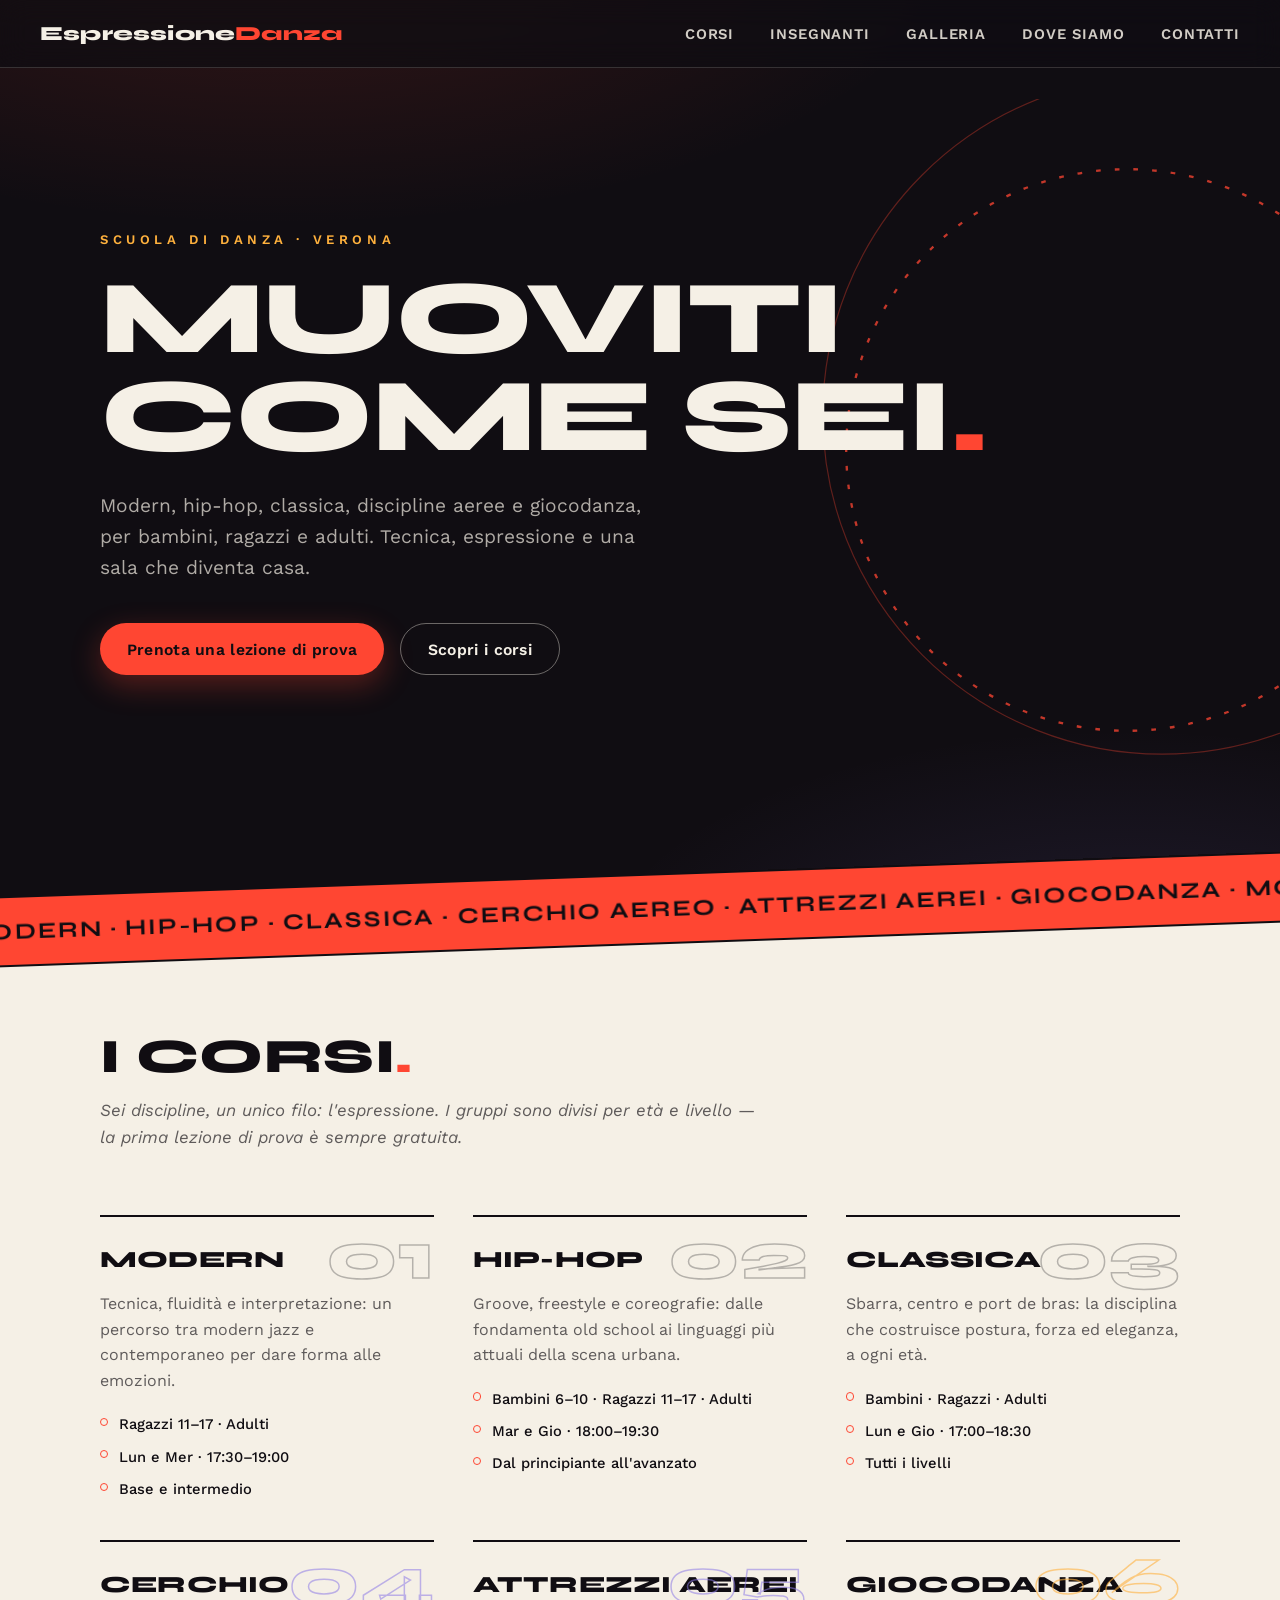
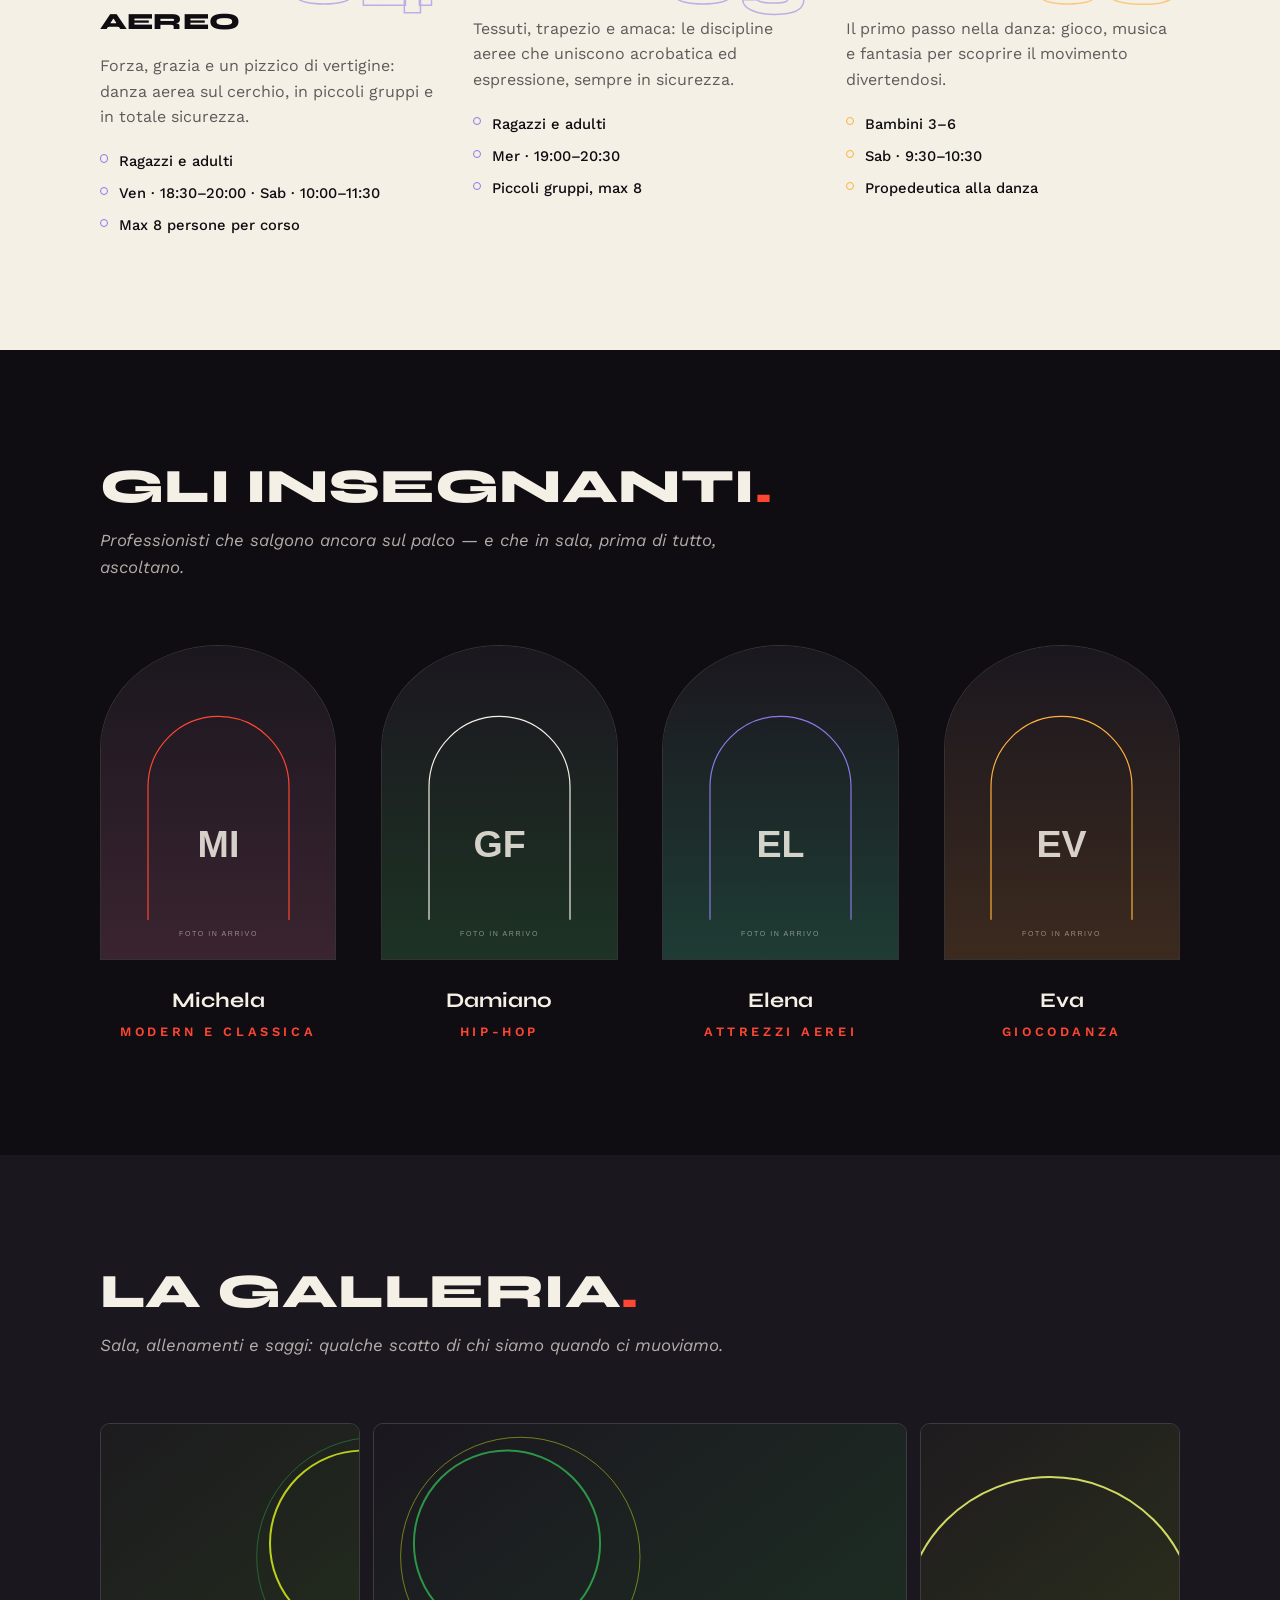
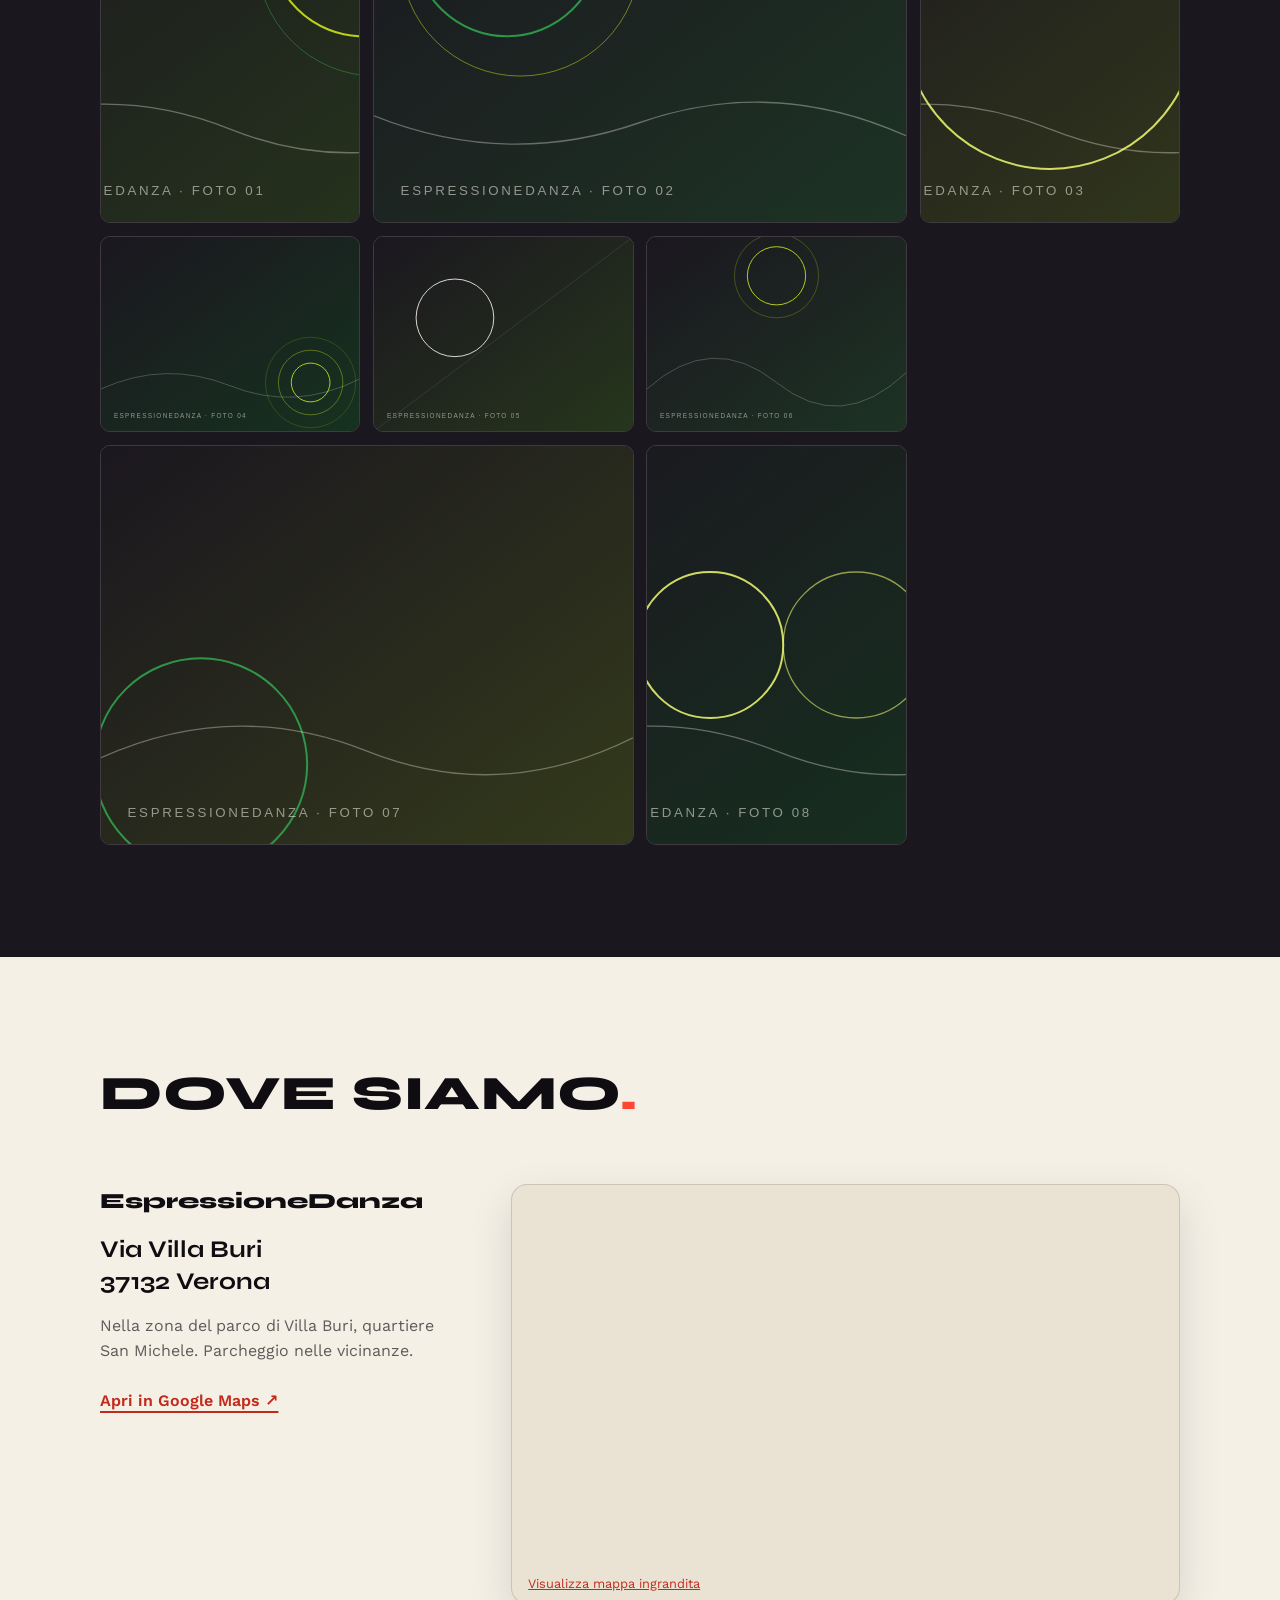
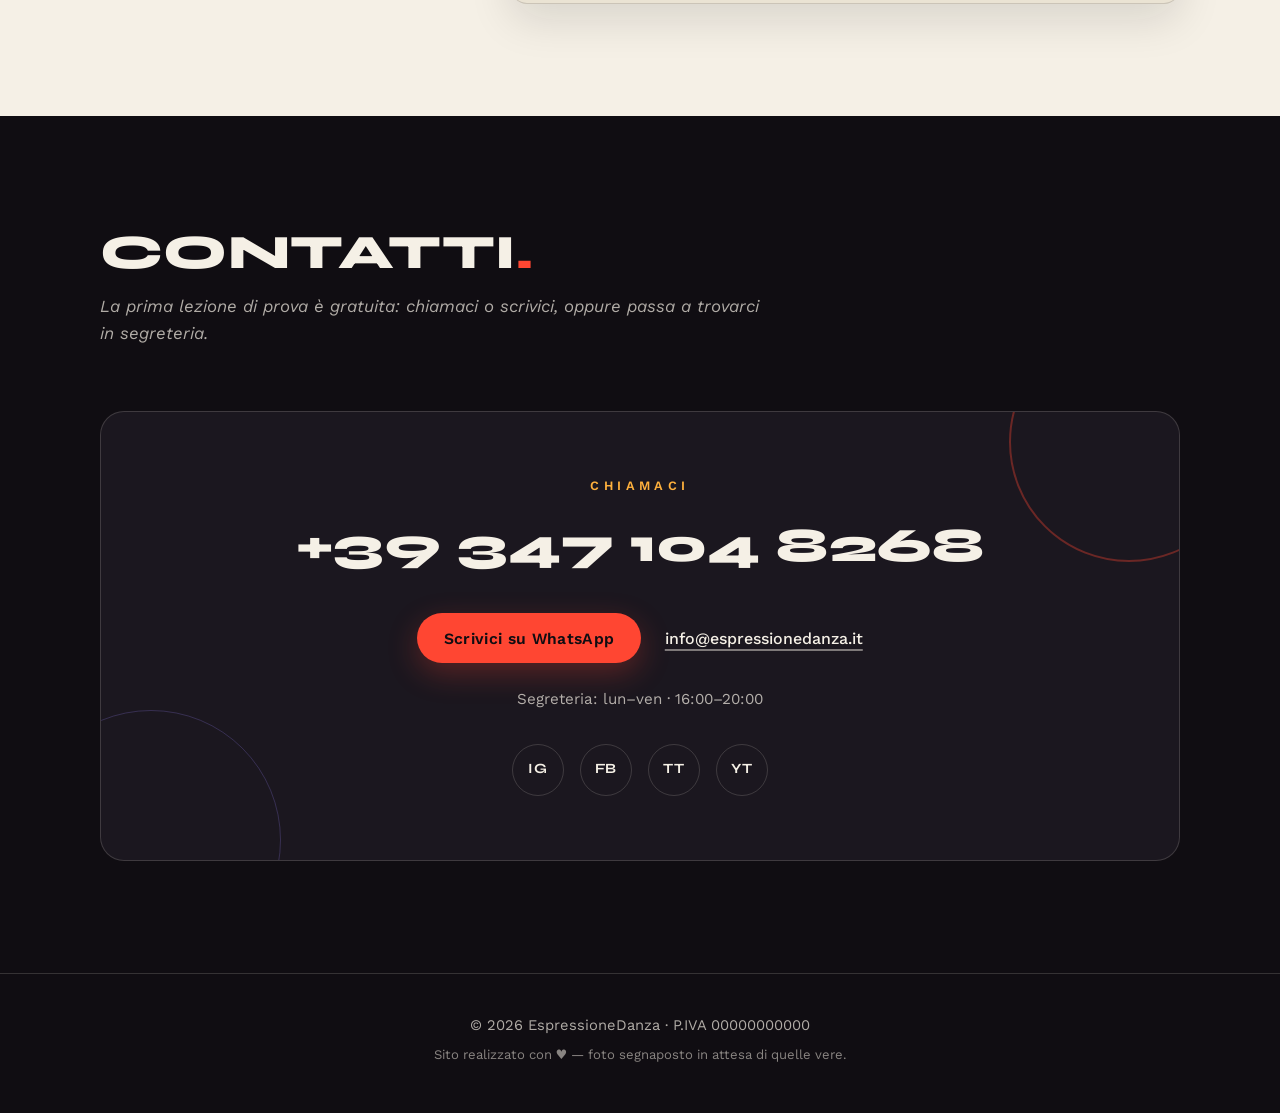
==== index.html @ 6e099929 "feat: real teachers, first names only (Michela, Damiano, Elena, Eva) Four cards, name + discipline, " ====
<!DOCTYPE html>
<html lang="it">
<head>
  <meta charset="utf-8">
  <meta name="viewport" content="width=device-width, initial-scale=1">
  <title>EspressioneDanza — Scuola di danza a Verona | Modern, Hip-Hop, Classica e Discipline Aeree</title>
  <meta name="description" content="Corsi di modern, hip-hop, danza classica, cerchio e attrezzi aerei e giocodanza per bambini, ragazzi e adulti a Verona. Prenota una lezione di prova gratuita.">
  <meta property="og:title" content="EspressioneDanza — Scuola di danza a Verona">
  <meta property="og:description" content="Modern, hip-hop, classica, discipline aeree e giocodanza per tutte le età. Prima lezione di prova gratuita.">
  <meta property="og:type" content="website">
  <link rel="icon" type="image/svg+xml" href="img/favicon.svg">
  <link rel="stylesheet" href="css/style.css">
</head>
<body>

  <a class="skip-link" href="#contenuto">Salta al contenuto</a>

  <header class="site-header">
    <a class="brand" href="#hero">Espressione<span>Danza</span></a>
    <button class="nav-toggle" type="button" aria-controls="nav-menu" aria-expanded="false">
      <span class="sr-only">Menu</span>
      <span class="nav-toggle-bar" aria-hidden="true"></span>
      <span class="nav-toggle-bar" aria-hidden="true"></span>
    </button>
    <nav id="nav-menu" class="nav-menu" aria-label="Principale">
      <ul>
        <li><a href="#corsi">Corsi</a></li>
        <li><a href="#insegnanti">Insegnanti</a></li>
        <li><a href="#galleria">Galleria</a></li>
        <li><a href="#dove-siamo">Dove siamo</a></li>
        <li><a href="#contatti">Contatti</a></li>
      </ul>
    </nav>
  </header>

  <main id="contenuto">

    <!-- ============ HERO ============ -->
    <section id="hero" class="hero">
      <svg class="hero-ring" viewBox="0 0 600 600" aria-hidden="true" focusable="false">
        <circle cx="300" cy="300" r="240" fill="none" stroke="currentColor" stroke-width="2"/>
        <circle cx="330" cy="270" r="290" fill="none" stroke="currentColor" stroke-width="1" opacity=".45"/>
      </svg>
      <div class="hero-inner">
        <p class="kicker">Scuola di danza · Verona</p>
        <h1>Muoviti come sei<span class="punto">.</span></h1>
        <p class="hero-lead">Modern, hip-hop, classica, discipline aeree e giocodanza, per bambini, ragazzi e adulti. Tecnica, espressione e una sala che diventa casa.</p>
        <div class="hero-cta">
          <a class="btn btn-primario" href="https://wa.me/393471048268">Prenota una lezione di prova</a>
          <a class="btn btn-secondario" href="#corsi">Scopri i corsi</a>
        </div>
      </div>
    </section>

    <div class="marquee" aria-hidden="true">
      <div class="marquee-inner">
        <span class="marquee-track">MODERN · HIP-HOP · CLASSICA · CERCHIO AEREO · ATTREZZI AEREI · GIOCODANZA · MODERN · HIP-HOP · CLASSICA · CERCHIO AEREO · ATTREZZI AEREI · GIOCODANZA · MODERN · HIP-HOP · CLASSICA · CERCHIO AEREO · ATTREZZI AEREI · GIOCODANZA&nbsp;·&nbsp;</span>
        <span class="marquee-track">MODERN · HIP-HOP · CLASSICA · CERCHIO AEREO · ATTREZZI AEREI · GIOCODANZA · MODERN · HIP-HOP · CLASSICA · CERCHIO AEREO · ATTREZZI AEREI · GIOCODANZA · MODERN · HIP-HOP · CLASSICA · CERCHIO AEREO · ATTREZZI AEREI · GIOCODANZA&nbsp;·&nbsp;</span>
      </div>
    </div>

    <!-- ============ CORSI ============ -->
    <section id="corsi" class="sezione sezione-chiara">
      <div class="contenitore">
        <h2>I corsi</h2>
        <p class="sezione-intro">Sei discipline, un unico filo: l'espressione. I gruppi sono divisi per età e livello — la prima lezione di prova è sempre gratuita.</p>
        <div class="corsi-griglia">
          <article class="card-corso">
            <span class="numero" aria-hidden="true">01</span>
            <h3>Modern</h3>
            <p>Tecnica, fluidità e interpretazione: un percorso tra modern jazz e contemporaneo per dare forma alle emozioni.</p>
            <ul class="corso-meta">
              <li>Ragazzi 11–17 · Adulti</li>
              <!-- SOSTITUISCI: orari reali del corso di modern -->
              <li>Lun e Mer · 17:30–19:00</li>
              <li>Base e intermedio</li>
            </ul>
          </article>
          <article class="card-corso">
            <span class="numero" aria-hidden="true">02</span>
            <h3>Hip-Hop</h3>
            <p>Groove, freestyle e coreografie: dalle fondamenta old school ai linguaggi più attuali della scena urbana.</p>
            <ul class="corso-meta">
              <li>Bambini 6–10 · Ragazzi 11–17 · Adulti</li>
              <!-- SOSTITUISCI: orari reali del corso di hip-hop -->
              <li>Mar e Gio · 18:00–19:30</li>
              <li>Dal principiante all'avanzato</li>
            </ul>
          </article>
          <article class="card-corso">
            <span class="numero" aria-hidden="true">03</span>
            <h3>Classica</h3>
            <p>Sbarra, centro e port de bras: la disciplina che costruisce postura, forza ed eleganza, a ogni età.</p>
            <ul class="corso-meta">
              <li>Bambini · Ragazzi · Adulti</li>
              <!-- SOSTITUISCI: orari reali del corso di classica -->
              <li>Lun e Gio · 17:00–18:30</li>
              <li>Tutti i livelli</li>
            </ul>
          </article>
          <article class="card-corso corso-aereo">
            <span class="numero" aria-hidden="true">04</span>
            <h3>Cerchio Aereo</h3>
            <p>Forza, grazia e un pizzico di vertigine: danza aerea sul cerchio, in piccoli gruppi e in totale sicurezza.</p>
            <ul class="corso-meta">
              <li>Ragazzi e adulti</li>
              <!-- SOSTITUISCI: orari reali del corso di cerchio aereo -->
              <li>Ven · 18:30–20:00 · Sab · 10:00–11:30</li>
              <li>Max 8 persone per corso</li>
            </ul>
          </article>
          <article class="card-corso corso-aereo">
            <span class="numero" aria-hidden="true">05</span>
            <h3>Attrezzi Aerei</h3>
            <p>Tessuti, trapezio e amaca: le discipline aeree che uniscono acrobatica ed espressione, sempre in sicurezza.</p>
            <ul class="corso-meta">
              <li>Ragazzi e adulti</li>
              <!-- SOSTITUISCI: orari reali del corso di attrezzi aerei -->
              <li>Mer · 19:00–20:30</li>
              <li>Piccoli gruppi, max 8</li>
            </ul>
          </article>
          <article class="card-corso corso-gioco">
            <span class="numero" aria-hidden="true">06</span>
            <h3>Giocodanza</h3>
            <p>Il primo passo nella danza: gioco, musica e fantasia per scoprire il movimento divertendosi.</p>
            <ul class="corso-meta">
              <li>Bambini 3–6</li>
              <!-- SOSTITUISCI: orari reali del corso di giocodanza -->
              <li>Sab · 9:30–10:30</li>
              <li>Propedeutica alla danza</li>
            </ul>
          </article>
        </div>
      </div>
    </section>

    <!-- ============ INSEGNANTI ============ -->
    <section id="insegnanti" class="sezione sezione-scura">
      <div class="contenitore">
        <h2>Gli insegnanti</h2>
        <p class="sezione-intro">Professionisti che salgono ancora sul palco — e che in sala, prima di tutto, ascoltano.</p>
        <div class="insegnanti-griglia">
          <!-- SOSTITUISCI: foto insegnanti (e bio, quando vorrai aggiungerle) -->
          <article class="card-insegnante">
            <img class="ritratto" src="img/placeholder-insegnante-01.svg" alt="Foto di Michela — segnaposto" width="600" height="800" loading="lazy">
            <h3>Michela</h3>
            <p class="ruolo">Modern e Classica</p>
          </article>
          <article class="card-insegnante">
            <img class="ritratto" src="img/placeholder-insegnante-02.svg" alt="Foto di Damiano — segnaposto" width="600" height="800" loading="lazy">
            <h3>Damiano</h3>
            <p class="ruolo">Hip-Hop</p>
          </article>
          <article class="card-insegnante">
            <img class="ritratto" src="img/placeholder-insegnante-03.svg" alt="Foto di Elena — segnaposto" width="600" height="800" loading="lazy">
            <h3>Elena</h3>
            <p class="ruolo">Attrezzi Aerei</p>
          </article>
          <article class="card-insegnante">
            <img class="ritratto" src="img/placeholder-insegnante-04.svg" alt="Foto di Eva — segnaposto" width="600" height="800" loading="lazy">
            <h3>Eva</h3>
            <p class="ruolo">Giocodanza</p>
          </article>
        </div>
      </div>
    </section>

    <!-- ============ GALLERIA ============ -->
    <section id="galleria" class="sezione sezione-scura sezione-galleria">
      <div class="contenitore">
        <h2>La galleria</h2>
        <p class="sezione-intro">Sala, allenamenti e saggi: qualche scatto di chi siamo quando ci muoviamo.</p>
        <!-- SOSTITUISCI: foto reali della scuola (vedi README) -->
        <div class="galleria-griglia">
          <a class="foto" href="img/placeholder-galleria-01.svg" data-caption="Segnaposto — sostituire con foto reale">
            <img src="img/placeholder-galleria-01.svg" alt="Segnaposto galleria 1" width="800" height="600" loading="lazy">
          </a>
          <a class="foto" href="img/placeholder-galleria-02.svg" data-caption="Segnaposto — sostituire con foto reale">
            <img src="img/placeholder-galleria-02.svg" alt="Segnaposto galleria 2" width="800" height="600" loading="lazy">
          </a>
          <a class="foto" href="img/placeholder-galleria-03.svg" data-caption="Segnaposto — sostituire con foto reale">
            <img src="img/placeholder-galleria-03.svg" alt="Segnaposto galleria 3" width="800" height="600" loading="lazy">
          </a>
          <a class="foto" href="img/placeholder-galleria-04.svg" data-caption="Segnaposto — sostituire con foto reale">
            <img src="img/placeholder-galleria-04.svg" alt="Segnaposto galleria 4" width="800" height="600" loading="lazy">
          </a>
          <a class="foto" href="img/placeholder-galleria-05.svg" data-caption="Segnaposto — sostituire con foto reale">
            <img src="img/placeholder-galleria-05.svg" alt="Segnaposto galleria 5" width="800" height="600" loading="lazy">
          </a>
          <a class="foto" href="img/placeholder-galleria-06.svg" data-caption="Segnaposto — sostituire con foto reale">
            <img src="img/placeholder-galleria-06.svg" alt="Segnaposto galleria 6" width="800" height="600" loading="lazy">
          </a>
          <a class="foto" href="img/placeholder-galleria-07.svg" data-caption="Segnaposto — sostituire con foto reale">
            <img src="img/placeholder-galleria-07.svg" alt="Segnaposto galleria 7" width="800" height="600" loading="lazy">
          </a>
          <a class="foto" href="img/placeholder-galleria-08.svg" data-caption="Segnaposto — sostituire con foto reale">
            <img src="img/placeholder-galleria-08.svg" alt="Segnaposto galleria 8" width="800" height="600" loading="lazy">
          </a>
        </div>
      </div>
    </section>

    <!-- ============ DOVE SIAMO ============ -->
    <section id="dove-siamo" class="sezione sezione-chiara">
      <div class="contenitore">
        <h2>Dove siamo</h2>
        <div class="dove-griglia">
          <div class="dove-info">
            <h3>EspressioneDanza</h3>
            <address>Via Villa Buri<br>37132 Verona</address>
            <!-- SOSTITUISCI: indicazioni reali (mezzi, parcheggio) -->
            <p>Nella zona del parco di Villa Buri, quartiere San Michele. Parcheggio nelle vicinanze.</p>
            <a class="mappa-link" href="https://www.google.com/maps/search/?api=1&amp;query=Via+Villa+Buri+Verona" target="_blank" rel="noopener">Apri in Google Maps ↗</a>
          </div>
          <div class="mappa-wrap">
            <iframe title="Mappa — dove trovarci" loading="lazy" src="https://www.openstreetmap.org/export/embed.html?bbox=11.008300781250002%2C45.402186464614836%2C11.074047088623049%2C45.437490100961284&amp;layer=mapnik&amp;marker=45.41984104203872%2C11.041173934936523"></iframe>
            <small><a href="https://www.openstreetmap.org/?mlat=45.41984&amp;mlon=11.04117#map=14/45.41984/11.04117">Visualizza mappa ingrandita</a></small>
          </div>
        </div>
      </div>
    </section>

    <!-- ============ CONTATTI ============ -->
    <section id="contatti" class="sezione sezione-scura sezione-contatti">
      <div class="contenitore">
        <h2>Contatti</h2>
        <p class="sezione-intro">La prima lezione di prova è gratuita: chiamaci o scrivici, oppure passa a trovarci in segreteria.</p>
        <div class="contatto-box">
          <p class="contatto-etichetta">Chiamaci</p>
          <a class="contatto-tel" href="tel:+393471048268">+39 347 104 8268</a>
          <div class="contatto-azioni">
            <a class="btn btn-whatsapp" href="https://wa.me/393471048268" target="_blank" rel="noopener">Scrivici su WhatsApp</a>
            <a class="contatto-mail" href="mailto:info@espressionedanza.it">info@espressionedanza.it</a>
          </div>
          <!-- SOSTITUISCI: orari segreteria reali -->
          <p class="contatto-orari">Segreteria: lun–ven · 16:00–20:00</p>
          <!-- SOSTITUISCI: link ai profili social reali -->
          <ul class="social-list" aria-label="I nostri social">
            <li><a class="social-badge" href="https://instagram.com/espressionedanza" target="_blank" rel="noopener"><span aria-hidden="true">IG</span><span class="sr-only">Instagram</span></a></li>
            <li><a class="social-badge" href="https://facebook.com/espressionedanza" target="_blank" rel="noopener"><span aria-hidden="true">FB</span><span class="sr-only">Facebook</span></a></li>
            <li><a class="social-badge" href="https://tiktok.com/@espressionedanza" target="_blank" rel="noopener"><span aria-hidden="true">TT</span><span class="sr-only">TikTok</span></a></li>
            <li><a class="social-badge" href="https://youtube.com/@espressionedanza" target="_blank" rel="noopener"><span aria-hidden="true">YT</span><span class="sr-only">YouTube</span></a></li>
          </ul>
        </div>
      </div>
    </section>

  </main>

  <footer class="site-footer">
    <!-- SOSTITUISCI: P.IVA reale -->
    <p>© 2026 EspressioneDanza · P.IVA 00000000000</p>
    <p class="footer-nota">Sito realizzato con ♥ — foto segnaposto in attesa di quelle vere.</p>
  </footer>

  <div class="lightbox" hidden role="dialog" aria-modal="true" aria-label="Foto a schermo intero">
    <button class="lightbox-close" type="button" aria-label="Chiudi">×</button>
    <button class="lightbox-prev" type="button" aria-label="Foto precedente">‹</button>
    <figure><img src="" alt=""><figcaption class="lightbox-caption"></figcaption></figure>
    <button class="lightbox-next" type="button" aria-label="Foto successiva">›</button>
  </div>
  <script src="js/main.js"></script>

</body>
</html>
---- css/style.css ----
/* ==========================================================================
   EspressioneDanza — foglio di stile
   Palco teatrale: inchiostro e carta, spotlight corallo, motivi ad anello
   (eco del cerchio aereo). Syne per la voce, Work Sans per il corpo.
   ========================================================================== */

/* ---------- Font auto-ospitati (GDPR-friendly) ---------- */
@font-face {
  font-family: "Syne";
  src: url("../fonts/syne-700.woff2") format("woff2");
  font-weight: 700; font-style: normal; font-display: swap;
}
@font-face {
  font-family: "Syne";
  src: url("../fonts/syne-800.woff2") format("woff2");
  font-weight: 800; font-style: normal; font-display: swap;
}
@font-face {
  font-family: "Work Sans";
  src: url("../fonts/worksans-400.woff2") format("woff2");
  font-weight: 400; font-style: normal; font-display: swap;
}
@font-face {
  font-family: "Work Sans";
  src: url("../fonts/worksans-500.woff2") format("woff2");
  font-weight: 500; font-style: normal; font-display: swap;
}
@font-face {
  font-family: "Work Sans";
  src: url("../fonts/worksans-600.woff2") format("woff2");
  font-weight: 600; font-style: normal; font-display: swap;
}
@font-face {
  font-family: "Work Sans";
  src: url("../fonts/worksans-italic-400.woff2") format("woff2");
  font-weight: 400; font-style: italic; font-display: swap;
}

/* ---------- Design token ---------- */
:root {
  --ink: #100D12; --ink-soft: #1B171F;
  --paper: #F5F0E6; --paper-dim: #EAE3D3;
  --accent: #FF4632; --accent-deep: #C22A1C;
  --violet: #8C7AE6; --amber: #FFB13D;
  --line: rgba(16,13,18,.14); --line-inv: rgba(245,240,230,.16);
  --muted: rgba(16,13,18,.66); --muted-inv: rgba(245,240,230,.7);
  --font-display: "Syne", "Segoe UI", system-ui, sans-serif;
  --font-body: "Work Sans", "Segoe UI", system-ui, sans-serif;
  --header-h: 4.25rem;
}

/* ---------- Base ---------- */
*, *::before, *::after { box-sizing: border-box; }

html { scroll-behavior: auto; overflow-x: clip; }
@media (prefers-reduced-motion: no-preference) {
  html { scroll-behavior: smooth; }
}

body {
  margin: 0;
  font-family: var(--font-body);
  font-size: 1rem;
  line-height: 1.6;
  color: var(--ink);
  background: var(--ink); /* dietro le quinte: mai lampi bianchi */
  overflow-x: hidden; /* la striscia ruotata sborda di proposito */
  overflow-x: clip;
}

img { display: block; max-width: 100%; height: auto; }
a { color: inherit; }
ul { margin: 0; padding: 0; list-style: none; }
h1, h2, h3, p, figure { margin: 0; }
address { font-style: normal; }

::selection { background: var(--accent); color: var(--ink); }

:focus-visible { outline: 3px solid var(--accent-deep); outline-offset: 3px; }
.hero :focus-visible,
.site-header :focus-visible,
.sezione-scura :focus-visible,
.lightbox :focus-visible,
.site-footer :focus-visible { outline-color: var(--amber); }

.sr-only {
  position: absolute; width: 1px; height: 1px;
  padding: 0; margin: -1px; overflow: hidden;
  clip: rect(0 0 0 0); white-space: nowrap; border: 0;
}

.skip-link {
  position: fixed; top: .75rem; left: .75rem; z-index: 200;
  transform: translateY(-400%);
  background: var(--accent); color: var(--ink);
  font-weight: 600; text-decoration: none;
  padding: .7em 1.2em; border-radius: 999px;
  transition: transform .2s ease;
}
.skip-link:focus { transform: translateY(0); }

.contenitore {
  max-width: 1160px;
  margin-inline: auto;
  padding-inline: clamp(1.25rem, 5vw, 2.5rem);
}

/* Contiene lo sbordo voluto della striscia obliqua senza creare scroll */
main { overflow-x: clip; }

/* ---------- Sezioni: palco chiaro / palco scuro ---------- */
.sezione { padding-block: clamp(4rem, 9vw, 7rem); }
main section[id] { scroll-margin-top: calc(var(--header-h) + .75rem); }

.sezione-chiara { background: var(--paper); color: var(--ink); }
.sezione-scura  { background: var(--ink);  color: var(--paper); }
.sezione-galleria { background: var(--ink-soft); }

.sezione h2 {
  font-family: var(--font-display);
  font-weight: 800;
  font-size: clamp(1.9rem, 4.5vw, 3rem);
  line-height: 1.05;
  text-transform: uppercase;
  letter-spacing: .01em;
}
.sezione h2::after { content: "."; color: var(--accent); }

.sezione-intro {
  font-style: italic;
  font-size: 1.06rem;
  max-width: 60ch;
  margin-top: .9rem;
  color: var(--muted);
}
.sezione-scura .sezione-intro { color: var(--muted-inv); }

/* ---------- Header ---------- */
.site-header {
  position: sticky; top: 0; z-index: 100;
  display: flex; align-items: center; justify-content: space-between;
  gap: 1rem;
  height: var(--header-h);
  padding-inline: clamp(1.25rem, 5vw, 2.5rem);
  background: rgba(16, 13, 18, .78);
  border-bottom: 1px solid var(--line-inv);
  color: var(--paper);
}
/* Vetro smerigliato su un layer separato: un backdrop-filter direttamente
   sull'header lo renderebbe containing block del menu overlay (position:fixed) */
.site-header::before {
  content: "";
  position: absolute; inset: 0;
  z-index: -1;
  -webkit-backdrop-filter: blur(14px);
  backdrop-filter: blur(14px);
}

.brand {
  font-family: var(--font-display);
  font-weight: 800;
  font-size: 1.25rem;
  letter-spacing: .01em;
  text-decoration: none;
  z-index: 120;
}
.brand span { color: var(--accent); }

/* Hamburger — solo mobile */
.nav-toggle {
  display: none;
  z-index: 120;
  flex: 0 0 auto;
  width: 48px; min-width: 48px; height: 48px;
  padding: 12px;
  flex-direction: column; justify-content: center; gap: 7px;
  background: none; border: 0; cursor: pointer;
}
.nav-toggle-bar {
  display: block; height: 2px; width: 100%;
  background: var(--paper);
  transition: transform .3s ease, opacity .3s ease;
}
body.nav-open .nav-toggle-bar:nth-child(2) { transform: translateY(4.5px) rotate(45deg); }
body.nav-open .nav-toggle-bar:nth-child(3) { transform: translateY(-4.5px) rotate(-45deg); }

.nav-menu ul { display: flex; gap: clamp(1.25rem, 3vw, 2.25rem); }
.nav-menu a {
  font-weight: 600;
  font-size: .92rem;
  letter-spacing: .06em;
  text-transform: uppercase;
  text-decoration: none;
  color: var(--paper);
  opacity: .85;
  transition: opacity .2s ease, color .2s ease;
}
.nav-menu a:hover { opacity: 1; color: var(--amber); }
.nav-menu a.is-active {
  opacity: 1; color: var(--amber);
  text-decoration: underline;
  text-decoration-thickness: 2px;
  text-underline-offset: 8px;
  text-decoration-color: var(--accent);
}

@media (max-width: 759px) {
  .nav-toggle { display: flex; }

  /* Con JS attivo: overlay a tutto schermo pilotato da body.nav-open */
  html.js .nav-menu {
    position: fixed; inset: 0; z-index: 110;
    display: grid; place-items: center;
    /* fondo quasi opaco: niente backdrop-filter, evita glitch di resa */
    background: rgba(16, 13, 18, .97);
    visibility: hidden; opacity: 0;
    transition: opacity .3s ease, visibility .3s ease;
  }
  html.js body.nav-open .nav-menu { visibility: visible; opacity: 1; }
  html.js .nav-menu ul { flex-direction: column; align-items: center; gap: 2.25rem; }
  html.js .nav-menu a {
    font-family: var(--font-display);
    font-weight: 800;
    font-size: clamp(1.9rem, 8vw, 2.8rem);
    text-transform: uppercase;
    opacity: 1;
  }
  body.nav-open { overflow: hidden; }

  /* Senza JS: niente hamburger, link sempre visibili sotto il brand */
  html:not(.js) .site-header { flex-wrap: wrap; height: auto; padding-block: .75rem; }
  html:not(.js) .nav-toggle { display: none; }
  html:not(.js) .nav-menu { width: 100%; }
  html:not(.js) .nav-menu ul { flex-wrap: wrap; gap: 1rem .5rem; }
  html:not(.js) .nav-menu a { font-size: .8rem; }
}

/* ---------- Hero ---------- */
.hero {
  position: relative;
  overflow: hidden;
  min-height: 100vh;
  min-height: 100svh;
  display: grid;
  align-items: center;
  padding-block: calc(var(--header-h) + 2rem) 6rem;
  margin-top: calc(-1 * var(--header-h)); /* il palco parte da bordo schermo */
  background:
    radial-gradient(ellipse 90% 55% at 22% -8%, rgba(255, 70, 50, .16), transparent 60%),
    radial-gradient(ellipse 70% 45% at 88% 108%, rgba(140, 122, 230, .13), transparent 60%),
    var(--ink);
  color: var(--paper);
}

.hero-ring {
  position: absolute;
  top: 50%; right: -22vmin;
  width: 78vmin; height: 78vmin;
  transform: translateY(-50%);
  color: var(--accent);
  opacity: .75;
  pointer-events: none;
}
.hero-ring circle:first-child { stroke-dasharray: 4 12; }
@media (prefers-reduced-motion: no-preference) {
  .hero-ring { animation: ruota 150s linear infinite; }
  @keyframes ruota {
    from { transform: translateY(-50%) rotate(0deg); }
    to   { transform: translateY(-50%) rotate(360deg); }
  }
}

.hero-inner {
  position: relative; z-index: 1;
  width: 100%;
  max-width: 1160px;
  margin-inline: auto;
  padding-inline: clamp(1.25rem, 5vw, 2.5rem);
}

.kicker {
  font-weight: 600;
  font-size: .82rem;
  letter-spacing: .35em;
  text-transform: uppercase;
  color: var(--amber);
  margin-bottom: 1.25rem;
}

.hero h1 {
  font-family: var(--font-display);
  font-weight: 800;
  font-size: clamp(2.5rem, 9vw, 6.5rem);
  line-height: .95;
  text-transform: uppercase;
  letter-spacing: -.015em;
  max-width: 11ch;
}
.hero h1 .punto { color: var(--accent); }

.hero-lead {
  margin-top: 1.5rem;
  font-size: clamp(1.05rem, 2vw, 1.2rem);
  max-width: 46ch;
  color: var(--muted-inv);
}

.hero-cta {
  margin-top: 2.5rem;
  display: flex; flex-wrap: wrap; gap: 1rem;
}

/* Ingresso in scena: riveli scaglionati */
@media (prefers-reduced-motion: no-preference) {
  .kicker, .hero h1, .hero-lead, .hero-cta {
    animation: entra .7s cubic-bezier(.2, .7, .3, 1) both;
  }
  .hero h1    { animation-delay: .1s; }
  .hero-lead  { animation-delay: .22s; }
  .hero-cta   { animation-delay: .34s; }
  @keyframes entra {
    from { opacity: 0; transform: translateY(18px); }
    to   { opacity: 1; transform: none; }
  }
}

/* ---------- Bottoni ---------- */
.btn {
  display: inline-flex; align-items: center; justify-content: center;
  min-height: 48px;
  padding: .8em 1.7em;
  border-radius: 999px;
  font-weight: 600;
  font-size: .98rem;
  letter-spacing: .02em;
  text-decoration: none;
  transition: transform .2s ease, box-shadow .2s ease, background .2s ease,
              color .2s ease, border-color .2s ease;
}
.btn:hover { transform: translateY(-2px); }
.btn:active { transform: translateY(0); }

.btn-primario {
  background: var(--accent);
  color: var(--ink);
  font-weight: 700;
  box-shadow: 0 10px 30px rgba(255, 70, 50, .3);
}
.btn-primario:hover { box-shadow: 0 14px 36px rgba(255, 70, 50, .42); }

.btn-secondario {
  border: 1.5px solid rgba(245, 240, 230, .4);
  color: var(--paper);
}
.btn-secondario:hover { border-color: var(--accent); color: var(--amber); }

/* ---------- Marquee ---------- */
.marquee {
  position: relative; z-index: 2;
  /* scaleX copre gli angoli scoperti dalla rotazione senza allargare il layout */
  transform: rotate(-2deg) scaleX(1.06);
  margin-block: -1.6rem;
  background: var(--accent);
  color: var(--ink);
  overflow: hidden;
  border-block: 2px solid var(--ink);
}
.marquee-inner { display: flex; width: max-content; }
.marquee-track {
  font-family: var(--font-display);
  font-weight: 700;
  font-size: clamp(1rem, 2.6vw, 1.4rem);
  letter-spacing: .08em;
  white-space: nowrap;
  padding-block: .7em;
}
@media (prefers-reduced-motion: no-preference) {
  .marquee-inner { animation: scorri 32s linear infinite; }
  @keyframes scorri {
    from { transform: translateX(0); }
    to   { transform: translateX(-50%); }
  }
}

/* ---------- Corsi ---------- */
.corsi-griglia {
  margin-top: clamp(2.5rem, 6vw, 4rem);
  display: grid;
  gap: 2.25rem;
}
@media (min-width: 820px) {
  .corsi-griglia { grid-template-columns: repeat(3, 1fr); gap: clamp(1.5rem, 3vw, 2.5rem); }
}

.card-corso {
  position: relative;
  border-top: 2px solid var(--ink);
  padding-top: 1.5rem;
  transition: transform .25s ease, border-color .25s ease;
}
.card-corso:hover { transform: translateY(-5px); border-top-color: var(--accent); }
.card-corso.corso-aereo:hover { border-top-color: var(--violet); }
.card-corso.corso-gioco:hover { border-top-color: var(--amber); }

.card-corso .numero {
  position: absolute;
  top: .35rem; right: 0;
  font-family: var(--font-display);
  font-weight: 800;
  font-size: clamp(3.2rem, 6vw, 4.2rem);
  line-height: 1;
  color: rgba(16, 13, 18, .1);
  pointer-events: none;
}
@supports (-webkit-text-stroke: 1px black) {
  .card-corso .numero {
    color: transparent;
    -webkit-text-stroke: 1.5px rgba(16, 13, 18, .28);
  }
  .card-corso.corso-aereo .numero { -webkit-text-stroke-color: rgba(140, 122, 230, .55); }
  .card-corso.corso-gioco .numero { -webkit-text-stroke-color: rgba(255, 177, 61, .6); }
}

.card-corso h3 {
  font-family: var(--font-display);
  font-weight: 800;
  font-size: 1.45rem;
  text-transform: uppercase;
  letter-spacing: .01em;
}
.card-corso > p { margin-top: .8rem; color: var(--muted); }

.corso-meta {
  margin-top: 1.25rem;
  display: grid; gap: .55rem;
  font-size: .92rem;
  font-weight: 500;
}
.corso-meta li { position: relative; padding-left: 1.3em; }
.corso-meta li::before {
  content: "";
  position: absolute; left: 0; top: .32em;
  width: .55em; height: .55em;
  border: 1.5px solid var(--accent);
  border-radius: 50%;
}
.card-corso.corso-aereo .corso-meta li::before { border-color: var(--violet); }
.card-corso.corso-gioco .corso-meta li::before { border-color: var(--amber); }

/* ---------- Insegnanti ---------- */
.insegnanti-griglia {
  margin-top: clamp(2.5rem, 6vw, 4rem);
  display: grid;
  gap: 3rem;
}
@media (min-width: 600px) {
  .insegnanti-griglia { grid-template-columns: repeat(2, 1fr); gap: clamp(1.5rem, 3.5vw, 3rem); }
}
@media (min-width: 1080px) {
  .insegnanti-griglia { grid-template-columns: repeat(4, 1fr); }
}

.card-insegnante { text-align: center; }

.card-insegnante .ritratto {
  width: min(100%, 320px);
  margin-inline: auto;
  aspect-ratio: 3 / 4;
  object-fit: cover;
  border-radius: 50% 50% 0 0 / 33% 33% 0 0; /* arco: eco del cerchio aereo */
  border: 1px solid var(--line-inv);
  transition: transform .3s ease, box-shadow .3s ease;
}
.card-insegnante:hover .ritratto {
  transform: translateY(-6px);
  box-shadow: 0 18px 40px rgba(0, 0, 0, .45);
}

.card-insegnante h3 {
  margin-top: 1.5rem;
  font-family: var(--font-display);
  font-weight: 700;
  font-size: 1.3rem;
}
.card-insegnante .ruolo {
  margin-top: .3rem;
  font-size: .8rem;
  font-weight: 600;
  letter-spacing: .28em;
  text-transform: uppercase;
  color: var(--accent);
}
.card-insegnante .bio {
  margin-top: .9rem;
  font-size: .95rem;
  max-width: 34ch;
  margin-inline: auto;
  color: var(--muted-inv);
}

/* ---------- Galleria ---------- */
.galleria-griglia {
  margin-top: clamp(2.5rem, 6vw, 4rem);
  display: grid;
  grid-template-columns: repeat(auto-fill, minmax(220px, 1fr));
  gap: .8rem;
}
.galleria-griglia .foto {
  display: block;
  overflow: hidden;
  border-radius: 10px;
  border: 1px solid var(--line-inv);
}
.galleria-griglia .foto img {
  width: 100%; height: 100%;
  object-fit: cover;
  transition: transform .5s ease;
}
.galleria-griglia .foto:hover img,
.galleria-griglia .foto:focus-visible img { transform: scale(1.045); }

@media (min-width: 760px) {
  .galleria-griglia .foto:nth-child(2),
  .galleria-griglia .foto:nth-child(7) { grid-column: span 2; }
}

/* ---------- Dove siamo ---------- */
.dove-griglia {
  margin-top: clamp(2.5rem, 6vw, 4rem);
  display: grid;
  gap: 2.5rem;
}
@media (min-width: 900px) {
  .dove-griglia { grid-template-columns: 360px 1fr; gap: clamp(2rem, 4vw, 4rem); align-items: start; }
}

.dove-info h3 {
  font-family: var(--font-display);
  font-weight: 800;
  font-size: 1.35rem;
}
.dove-info address {
  margin-top: 1rem;
  font-family: var(--font-display);
  font-weight: 700;
  font-size: 1.5rem;
  line-height: 1.3;
}
.dove-info p { margin-top: 1rem; color: var(--muted); }

.mappa-link {
  display: inline-block;
  margin-top: 1.5rem;
  font-weight: 600;
  color: var(--accent-deep);
  text-decoration: underline;
  text-decoration-thickness: 2px;
  text-underline-offset: 5px;
}
.mappa-link:hover { color: var(--ink); }

.mappa-wrap {
  border-radius: 16px;
  overflow: hidden;
  border: 1px solid var(--line);
  box-shadow: 0 16px 44px rgba(16, 13, 18, .12);
  background: var(--paper-dim);
}
.mappa-wrap iframe {
  display: block;
  width: 100%;
  min-height: 380px;
  border: 0;
}
.mappa-wrap small {
  display: block;
  padding: .55rem 1rem;
  font-size: .8rem;
}
.mappa-wrap small a { color: var(--accent-deep); }

/* ---------- Contatti ---------- */
.contatto-box {
  position: relative;
  overflow: hidden;
  margin-top: clamp(2.5rem, 6vw, 4rem);
  background: var(--ink-soft);
  border: 1px solid var(--line-inv);
  border-radius: 24px;
  padding: clamp(2rem, 6vw, 4rem);
  text-align: center;
}
.contatto-box::before,
.contatto-box::after {
  content: "";
  position: absolute;
  border-radius: 50%;
  pointer-events: none;
}
.contatto-box::before {
  top: -90px; right: -70px;
  width: 240px; height: 240px;
  border: 2px solid var(--accent);
  opacity: .35;
}
.contatto-box::after {
  bottom: -110px; left: -80px;
  width: 260px; height: 260px;
  border: 1.5px solid var(--violet);
  opacity: .25;
}

.contatto-etichetta {
  font-weight: 600;
  font-size: .8rem;
  letter-spacing: .35em;
  text-transform: uppercase;
  color: var(--amber);
}

.contatto-tel {
  display: inline-block;
  margin-top: .75rem;
  font-family: var(--font-display);
  font-weight: 800;
  font-size: clamp(1.8rem, 5vw, 3rem);
  letter-spacing: .01em;
  text-decoration: none;
  color: var(--paper);
  transition: color .2s ease;
}
.contatto-tel:hover { color: var(--accent); }

.contatto-azioni {
  margin-top: 1.75rem;
  display: flex; flex-wrap: wrap; gap: 1rem 1.5rem;
  align-items: center; justify-content: center;
}
.btn-whatsapp {
  background: var(--accent);
  color: var(--ink);
  font-weight: 700;
  box-shadow: 0 10px 30px rgba(255, 70, 50, .28);
}
.contatto-mail {
  font-weight: 500;
  color: var(--paper);
  text-decoration: underline;
  text-decoration-thickness: 1.5px;
  text-underline-offset: 5px;
  text-decoration-color: rgba(245, 240, 230, .45);
}
.contatto-mail:hover { text-decoration-color: var(--accent); }

.contatto-orari { margin-top: 1.5rem; font-size: .95rem; color: var(--muted-inv); }

.social-list {
  margin-top: 2rem;
  display: flex; flex-wrap: wrap; gap: 1rem;
  justify-content: center;
}
.social-badge {
  display: inline-flex; align-items: center; justify-content: center;
  width: 52px; height: 52px;
  border: 1.5px solid var(--line-inv);
  border-radius: 50%;
  font-family: var(--font-display);
  font-weight: 700;
  font-size: .88rem;
  letter-spacing: .04em;
  text-decoration: none;
  color: var(--paper);
  transition: transform .2s ease, border-color .2s ease, color .2s ease;
}
.social-badge:hover {
  transform: translateY(-4px);
  border-color: var(--accent);
  color: var(--amber);
}

/* ---------- Footer ---------- */
.site-footer {
  background: var(--ink);
  color: var(--muted-inv);
  text-align: center;
  padding: 2.5rem 1.25rem 3rem;
  border-top: 1px solid var(--line-inv);
  font-size: .92rem;
}
.footer-nota { margin-top: .4rem; font-size: .82rem; opacity: .75; }

/* ---------- Lightbox ---------- */
.lightbox {
  position: fixed; inset: 0; z-index: 300;
  display: flex; align-items: center; justify-content: center;
  background: rgba(16, 13, 18, .94);
  -webkit-backdrop-filter: blur(8px);
  backdrop-filter: blur(8px);
  padding: 1rem;
}
.lightbox[hidden] { display: none; }
body.lightbox-open { overflow: hidden; }

.lightbox figure {
  max-width: min(92vw, 1100px);
  text-align: center;
}
.lightbox img {
  max-width: 100%;
  max-height: 78vh;
  margin-inline: auto;
  border-radius: 8px;
  border: 1px solid var(--line-inv);
}
.lightbox-caption {
  margin-top: .9rem;
  color: var(--muted-inv);
  font-size: .92rem;
  font-style: italic;
}

.lightbox button {
  position: absolute;
  display: flex; align-items: center; justify-content: center;
  width: 48px; height: 48px;
  border-radius: 50%;
  border: 1.5px solid var(--line-inv);
  background: rgba(27, 23, 31, .7);
  color: var(--paper);
  font-size: 1.5rem;
  line-height: 1;
  cursor: pointer;
  transition: border-color .2s ease, color .2s ease, transform .2s ease;
}
.lightbox button:hover { border-color: var(--accent); color: var(--amber); transform: scale(1.06); }
.lightbox-close { top: 1rem; right: 1rem; }
.lightbox-prev { left: 1rem; top: 50%; transform: translateY(-50%); }
.lightbox-next { right: 1rem; top: 50%; transform: translateY(-50%); }
.lightbox-prev:hover { transform: translateY(-50%) scale(1.06); }
.lightbox-next:hover { transform: translateY(-50%) scale(1.06); }

/* ---------- Movimento ridotto: sipario sulle animazioni ---------- */
@media (prefers-reduced-motion: reduce) {
  *, *::before, *::after {
    animation: none !important;
    transition: none !important;
  }
}
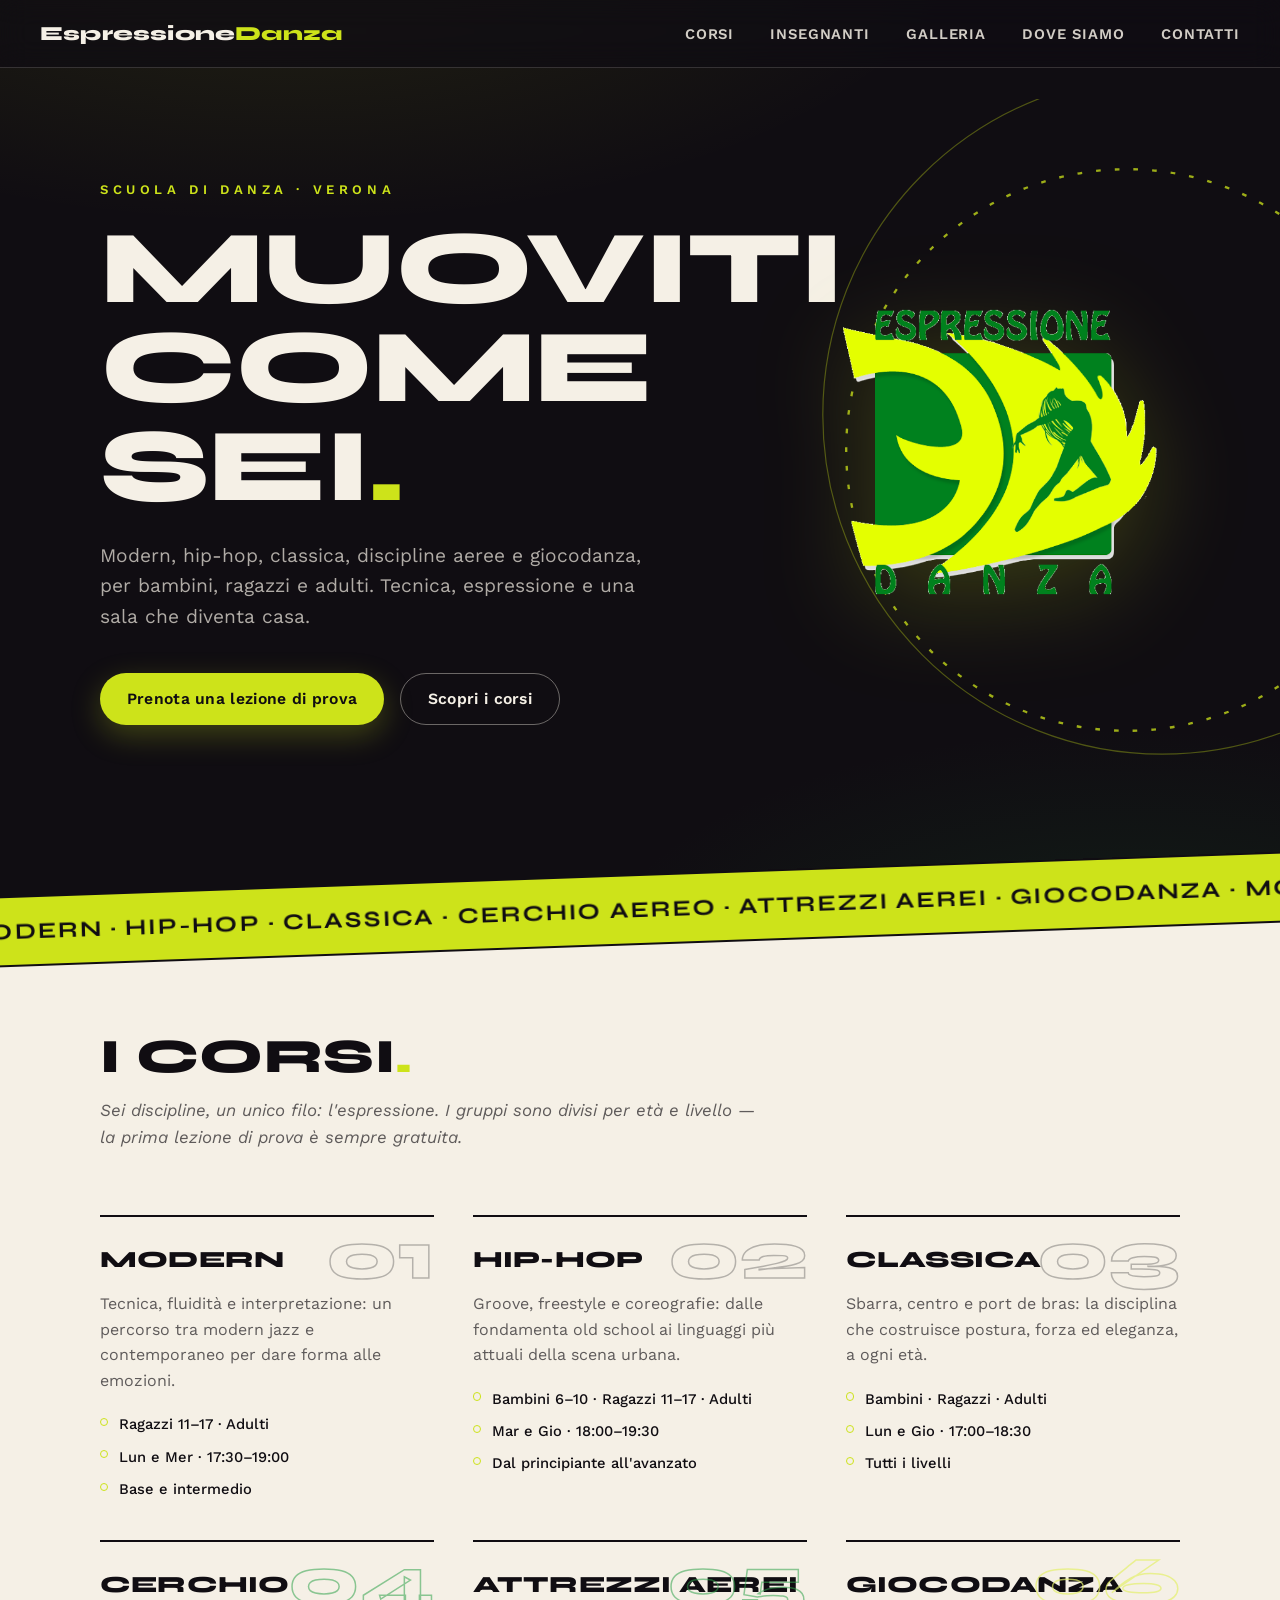
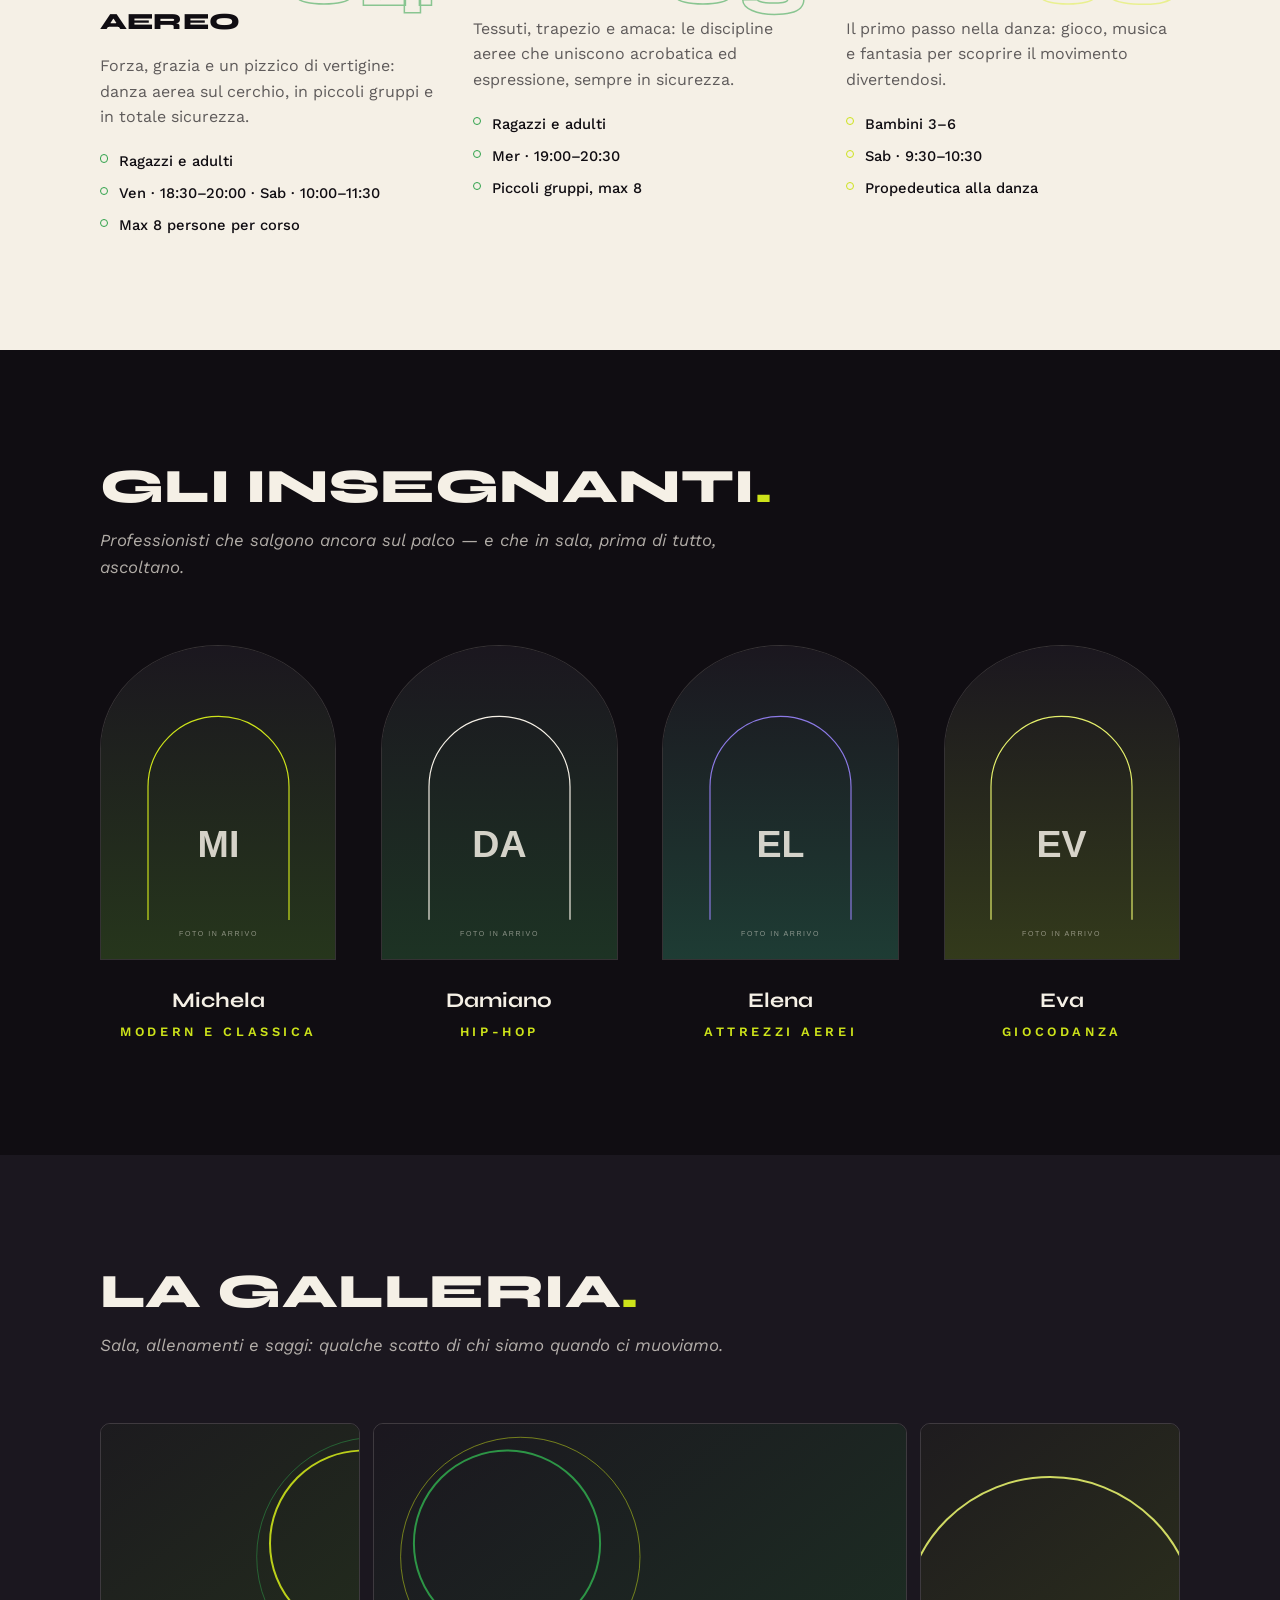
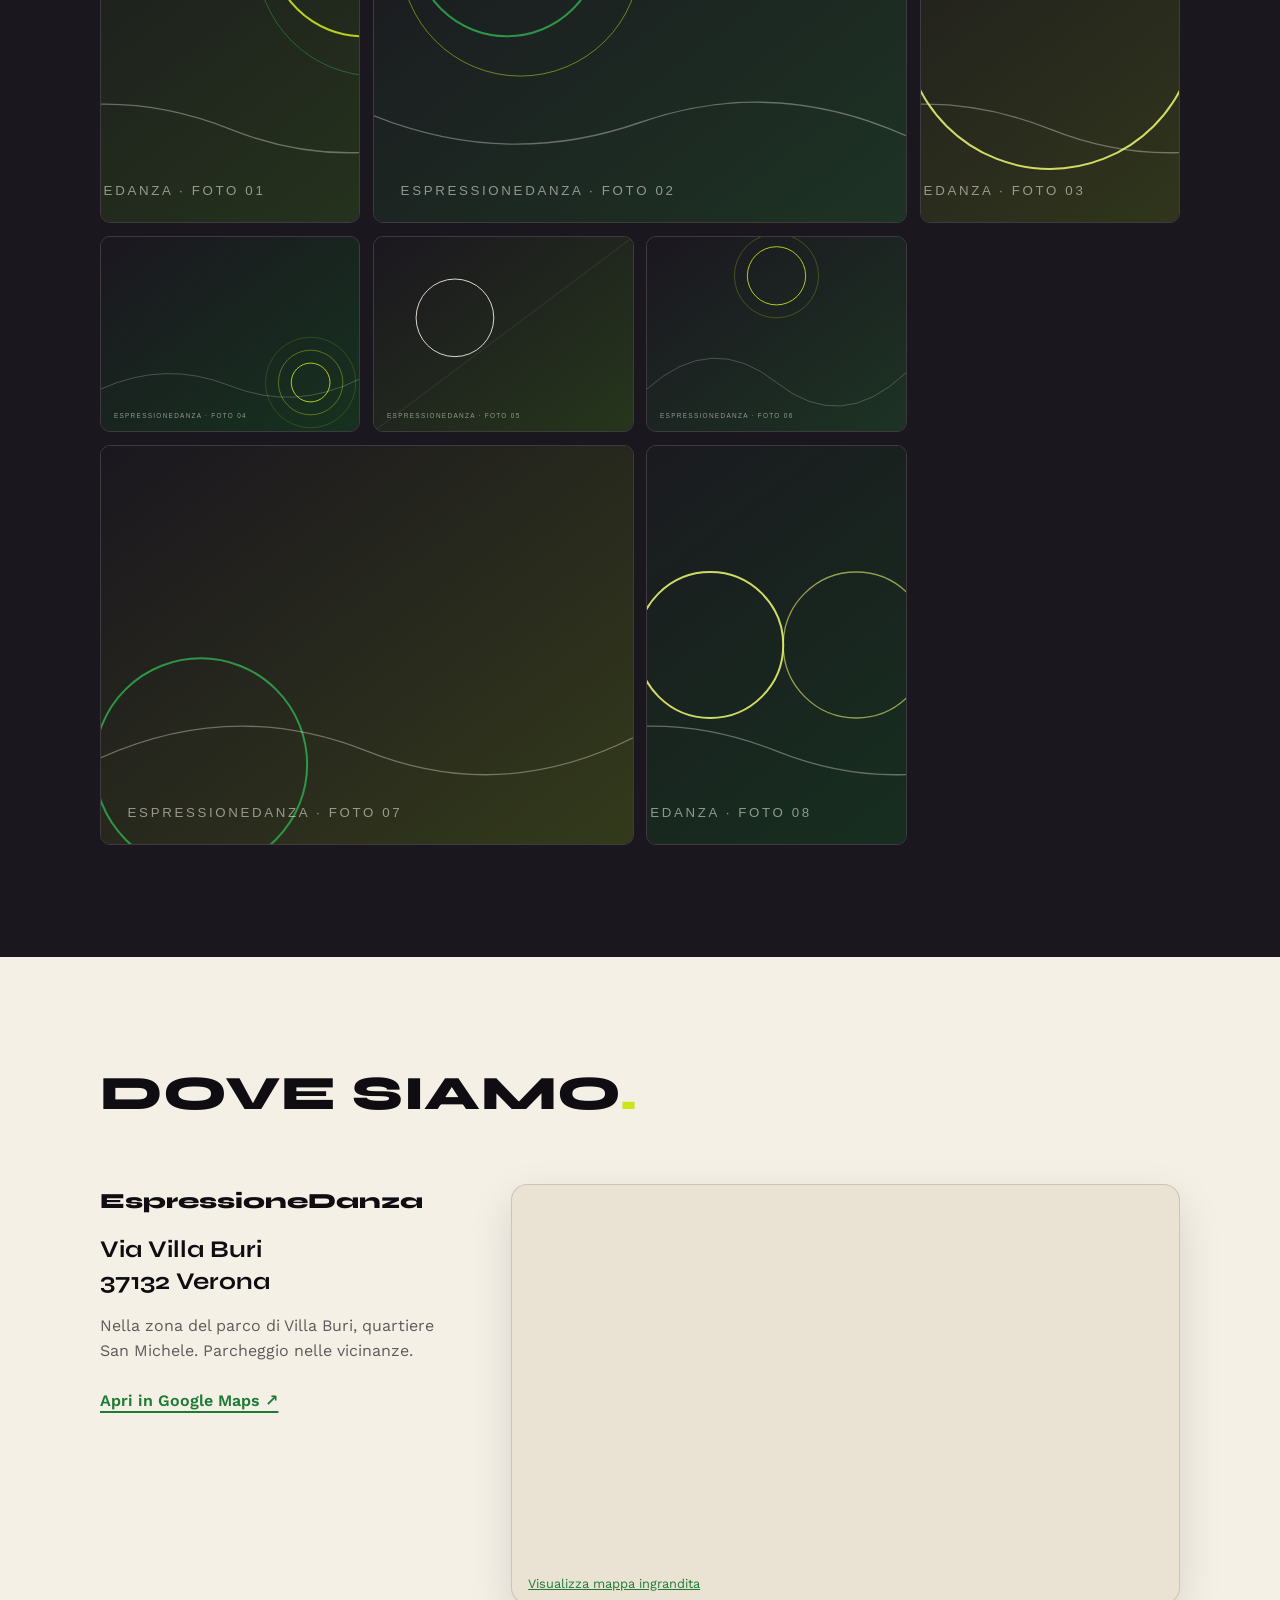
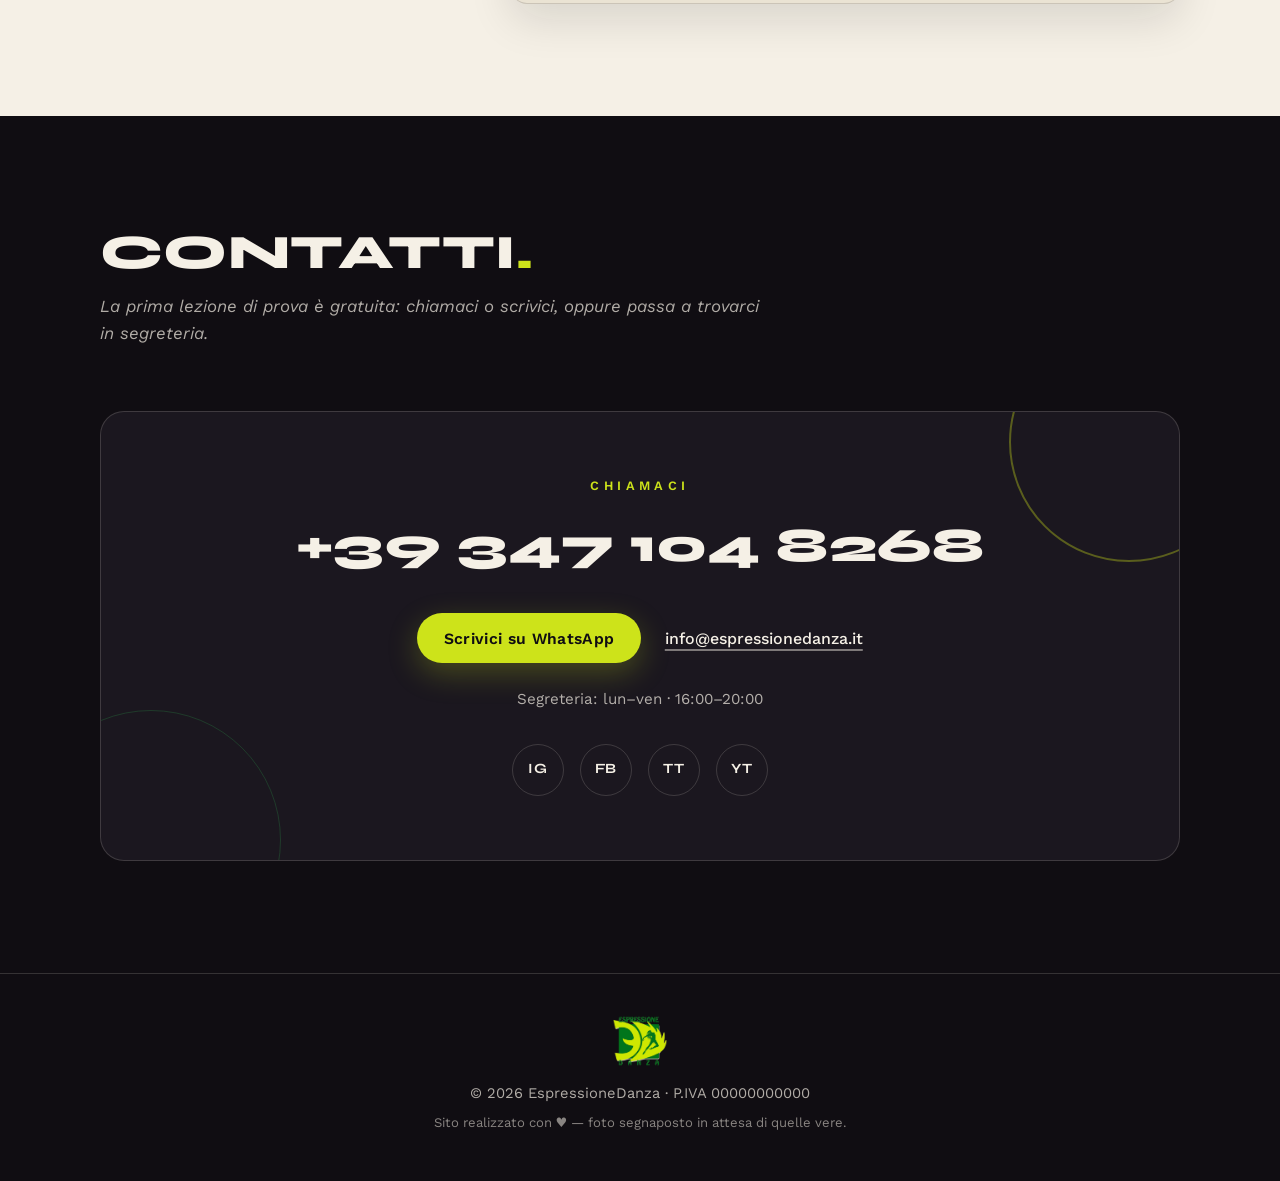
==== commit 239a8016: "Merge master: six courses page content and four real teachers Conflict resolution: branch green colo" ====
--- a/index.html
+++ b/index.html
@@ -42,13 +42,16 @@
         <circle cx="330" cy="270" r="290" fill="none" stroke="currentColor" stroke-width="1" opacity=".45"/>
       </svg>
       <div class="hero-inner">
-        <p class="kicker">Scuola di danza · Verona</p>
-        <h1>Muoviti come sei<span class="punto">.</span></h1>
-        <p class="hero-lead">Modern, hip-hop, classica, discipline aeree e giocodanza, per bambini, ragazzi e adulti. Tecnica, espressione e una sala che diventa casa.</p>
-        <div class="hero-cta">
-          <a class="btn btn-primario" href="https://wa.me/393471048268">Prenota una lezione di prova</a>
-          <a class="btn btn-secondario" href="#corsi">Scopri i corsi</a>
-        </div>
+        <div class="hero-testo">
+          <p class="kicker">Scuola di danza · Verona</p>
+          <h1>Muoviti come sei<span class="punto">.</span></h1>
+          <p class="hero-lead">Modern, hip-hop, classica, discipline aeree e giocodanza, per bambini, ragazzi e adulti. Tecnica, espressione e una sala che diventa casa.</p>
+          <div class="hero-cta">
+            <a class="btn btn-primario" href="https://wa.me/393471048268">Prenota una lezione di prova</a>
+            <a class="btn btn-secondario" href="#corsi">Scopri i corsi</a>
+          </div>
+        </div>
+        <img class="hero-logo" src="img/logo.webp" alt="Logo EspressioneDanza" width="512" height="512">
       </div>
     </section>
 
@@ -249,6 +252,7 @@
   </main>
 
   <footer class="site-footer">
+    <img class="footer-logo" src="img/logo.webp" alt="" width="64" height="64" loading="lazy">
     <!-- SOSTITUISCI: P.IVA reale -->
     <p>© 2026 EspressioneDanza · P.IVA 00000000000</p>
     <p class="footer-nota">Sito realizzato con ♥ — foto segnaposto in attesa di quelle vere.</p>
--- a/css/style.css
+++ b/css/style.css
@@ -1,6 +1,6 @@
 /* ==========================================================================
    EspressioneDanza — foglio di stile
-   Palco teatrale: inchiostro e carta, spotlight corallo, motivi ad anello
+   Palco teatrale: inchiostro e carta, lime e verdi del logo, motivi ad anello
    (eco del cerchio aereo). Syne per la voce, Work Sans per il corpo.
    ========================================================================== */
 
@@ -40,8 +40,9 @@
 :root {
   --ink: #100D12; --ink-soft: #1B171F;
   --paper: #F5F0E6; --paper-dim: #EAE3D3;
-  --accent: #FF4632; --accent-deep: #C22A1C;
-  --violet: #8C7AE6; --amber: #FFB13D;
+  /* palette dal logo: lime acceso e verdi bosco */
+  --accent: #CDE31A; --accent-deep: #1E7A34;
+  --verde: #2FA24B; --lime-soft: #E4EF6B;
   --line: rgba(16,13,18,.14); --line-inv: rgba(245,240,230,.16);
   --muted: rgba(16,13,18,.66); --muted-inv: rgba(245,240,230,.7);
   --font-display: "Syne", "Segoe UI", system-ui, sans-serif;
@@ -81,7 +82,7 @@
 .site-header :focus-visible,
 .sezione-scura :focus-visible,
 .lightbox :focus-visible,
-.site-footer :focus-visible { outline-color: var(--amber); }
+.site-footer :focus-visible { outline-color: var(--accent); }
 
 .sr-only {
   position: absolute; width: 1px; height: 1px;
@@ -195,9 +196,9 @@
   opacity: .85;
   transition: opacity .2s ease, color .2s ease;
 }
-.nav-menu a:hover { opacity: 1; color: var(--amber); }
+.nav-menu a:hover { opacity: 1; color: var(--accent); }
 .nav-menu a.is-active {
-  opacity: 1; color: var(--amber);
+  opacity: 1; color: var(--accent);
   text-decoration: underline;
   text-decoration-thickness: 2px;
   text-underline-offset: 8px;
@@ -246,8 +247,8 @@
   padding-block: calc(var(--header-h) + 2rem) 6rem;
   margin-top: calc(-1 * var(--header-h)); /* il palco parte da bordo schermo */
   background:
-    radial-gradient(ellipse 90% 55% at 22% -8%, rgba(255, 70, 50, .16), transparent 60%),
-    radial-gradient(ellipse 70% 45% at 88% 108%, rgba(140, 122, 230, .13), transparent 60%),
+    radial-gradient(ellipse 90% 55% at 22% -8%, rgba(205, 227, 26, .10), transparent 60%),
+    radial-gradient(ellipse 70% 45% at 88% 108%, rgba(30, 122, 52, .16), transparent 60%),
     var(--ink);
   color: var(--paper);
 }
@@ -276,6 +277,18 @@
   max-width: 1160px;
   margin-inline: auto;
   padding-inline: clamp(1.25rem, 5vw, 2.5rem);
+  display: grid;
+  gap: 3rem;
+  align-items: center;
+}
+@media (min-width: 900px) {
+  .hero-inner { grid-template-columns: minmax(0, 1fr) minmax(240px, 360px); }
+}
+
+.hero-logo {
+  width: clamp(150px, 26vw, 360px);
+  justify-self: center;
+  filter: drop-shadow(0 20px 50px rgba(205, 227, 26, .22));
 }
 
 .kicker {
@@ -283,7 +296,7 @@
   font-size: .82rem;
   letter-spacing: .35em;
   text-transform: uppercase;
-  color: var(--amber);
+  color: var(--accent);
   margin-bottom: 1.25rem;
 }
 
@@ -312,12 +325,13 @@
 
 /* Ingresso in scena: riveli scaglionati */
 @media (prefers-reduced-motion: no-preference) {
-  .kicker, .hero h1, .hero-lead, .hero-cta {
+  .kicker, .hero h1, .hero-lead, .hero-cta, .hero-logo {
     animation: entra .7s cubic-bezier(.2, .7, .3, 1) both;
   }
   .hero h1    { animation-delay: .1s; }
   .hero-lead  { animation-delay: .22s; }
   .hero-cta   { animation-delay: .34s; }
+  .hero-logo  { animation-delay: .46s; }
   @keyframes entra {
     from { opacity: 0; transform: translateY(18px); }
     to   { opacity: 1; transform: none; }
@@ -344,15 +358,15 @@
   background: var(--accent);
   color: var(--ink);
   font-weight: 700;
-  box-shadow: 0 10px 30px rgba(255, 70, 50, .3);
-}
-.btn-primario:hover { box-shadow: 0 14px 36px rgba(255, 70, 50, .42); }
+  box-shadow: 0 10px 30px rgba(205, 227, 26, .25);
+}
+.btn-primario:hover { box-shadow: 0 14px 36px rgba(205, 227, 26, .35); }
 
 .btn-secondario {
   border: 1.5px solid rgba(245, 240, 230, .4);
   color: var(--paper);
 }
-.btn-secondario:hover { border-color: var(--accent); color: var(--amber); }
+.btn-secondario:hover { border-color: var(--accent); color: var(--accent); }
 
 /* ---------- Marquee ---------- */
 .marquee {
@@ -399,8 +413,8 @@
   transition: transform .25s ease, border-color .25s ease;
 }
 .card-corso:hover { transform: translateY(-5px); border-top-color: var(--accent); }
-.card-corso.corso-aereo:hover { border-top-color: var(--violet); }
-.card-corso.corso-gioco:hover { border-top-color: var(--amber); }
+.card-corso.corso-aereo:hover { border-top-color: var(--verde); }
+.card-corso.corso-gioco:hover { border-top-color: var(--accent); }
 
 .card-corso .numero {
   position: absolute;
@@ -417,8 +431,8 @@
     color: transparent;
     -webkit-text-stroke: 1.5px rgba(16, 13, 18, .28);
   }
-  .card-corso.corso-aereo .numero { -webkit-text-stroke-color: rgba(140, 122, 230, .55); }
-  .card-corso.corso-gioco .numero { -webkit-text-stroke-color: rgba(255, 177, 61, .6); }
+  .card-corso.corso-aereo .numero { -webkit-text-stroke-color: rgba(47, 162, 75, .55); }
+  .card-corso.corso-gioco .numero { -webkit-text-stroke-color: rgba(228, 239, 107, .7); }
 }
 
 .card-corso h3 {
@@ -444,8 +458,8 @@
   border: 1.5px solid var(--accent);
   border-radius: 50%;
 }
-.card-corso.corso-aereo .corso-meta li::before { border-color: var(--violet); }
-.card-corso.corso-gioco .corso-meta li::before { border-color: var(--amber); }
+.card-corso.corso-aereo .corso-meta li::before { border-color: var(--verde); }
+.card-corso.corso-gioco .corso-meta li::before { border-color: var(--accent); }
 
 /* ---------- Insegnanti ---------- */
 .insegnanti-griglia {
@@ -606,7 +620,7 @@
 .contatto-box::after {
   bottom: -110px; left: -80px;
   width: 260px; height: 260px;
-  border: 1.5px solid var(--violet);
+  border: 1.5px solid var(--verde);
   opacity: .25;
 }
 
@@ -615,7 +629,7 @@
   font-size: .8rem;
   letter-spacing: .35em;
   text-transform: uppercase;
-  color: var(--amber);
+  color: var(--accent);
 }
 
 .contatto-tel {
@@ -640,7 +654,7 @@
   background: var(--accent);
   color: var(--ink);
   font-weight: 700;
-  box-shadow: 0 10px 30px rgba(255, 70, 50, .28);
+  box-shadow: 0 10px 30px rgba(205, 227, 26, .25);
 }
 .contatto-mail {
   font-weight: 500;
@@ -675,7 +689,7 @@
 .social-badge:hover {
   transform: translateY(-4px);
   border-color: var(--accent);
-  color: var(--amber);
+  color: var(--accent);
 }
 
 /* ---------- Footer ---------- */
@@ -686,6 +700,11 @@
   padding: 2.5rem 1.25rem 3rem;
   border-top: 1px solid var(--line-inv);
   font-size: .92rem;
+}
+.footer-logo {
+  width: 56px;
+  margin: 0 auto .9rem;
+  opacity: .9;
 }
 .footer-nota { margin-top: .4rem; font-size: .82rem; opacity: .75; }
 
@@ -732,7 +751,7 @@
   cursor: pointer;
   transition: border-color .2s ease, color .2s ease, transform .2s ease;
 }
-.lightbox button:hover { border-color: var(--accent); color: var(--amber); transform: scale(1.06); }
+.lightbox button:hover { border-color: var(--accent); color: var(--accent); transform: scale(1.06); }
 .lightbox-close { top: 1rem; right: 1rem; }
 .lightbox-prev { left: 1rem; top: 50%; transform: translateY(-50%); }
 .lightbox-next { right: 1rem; top: 50%; transform: translateY(-50%); }
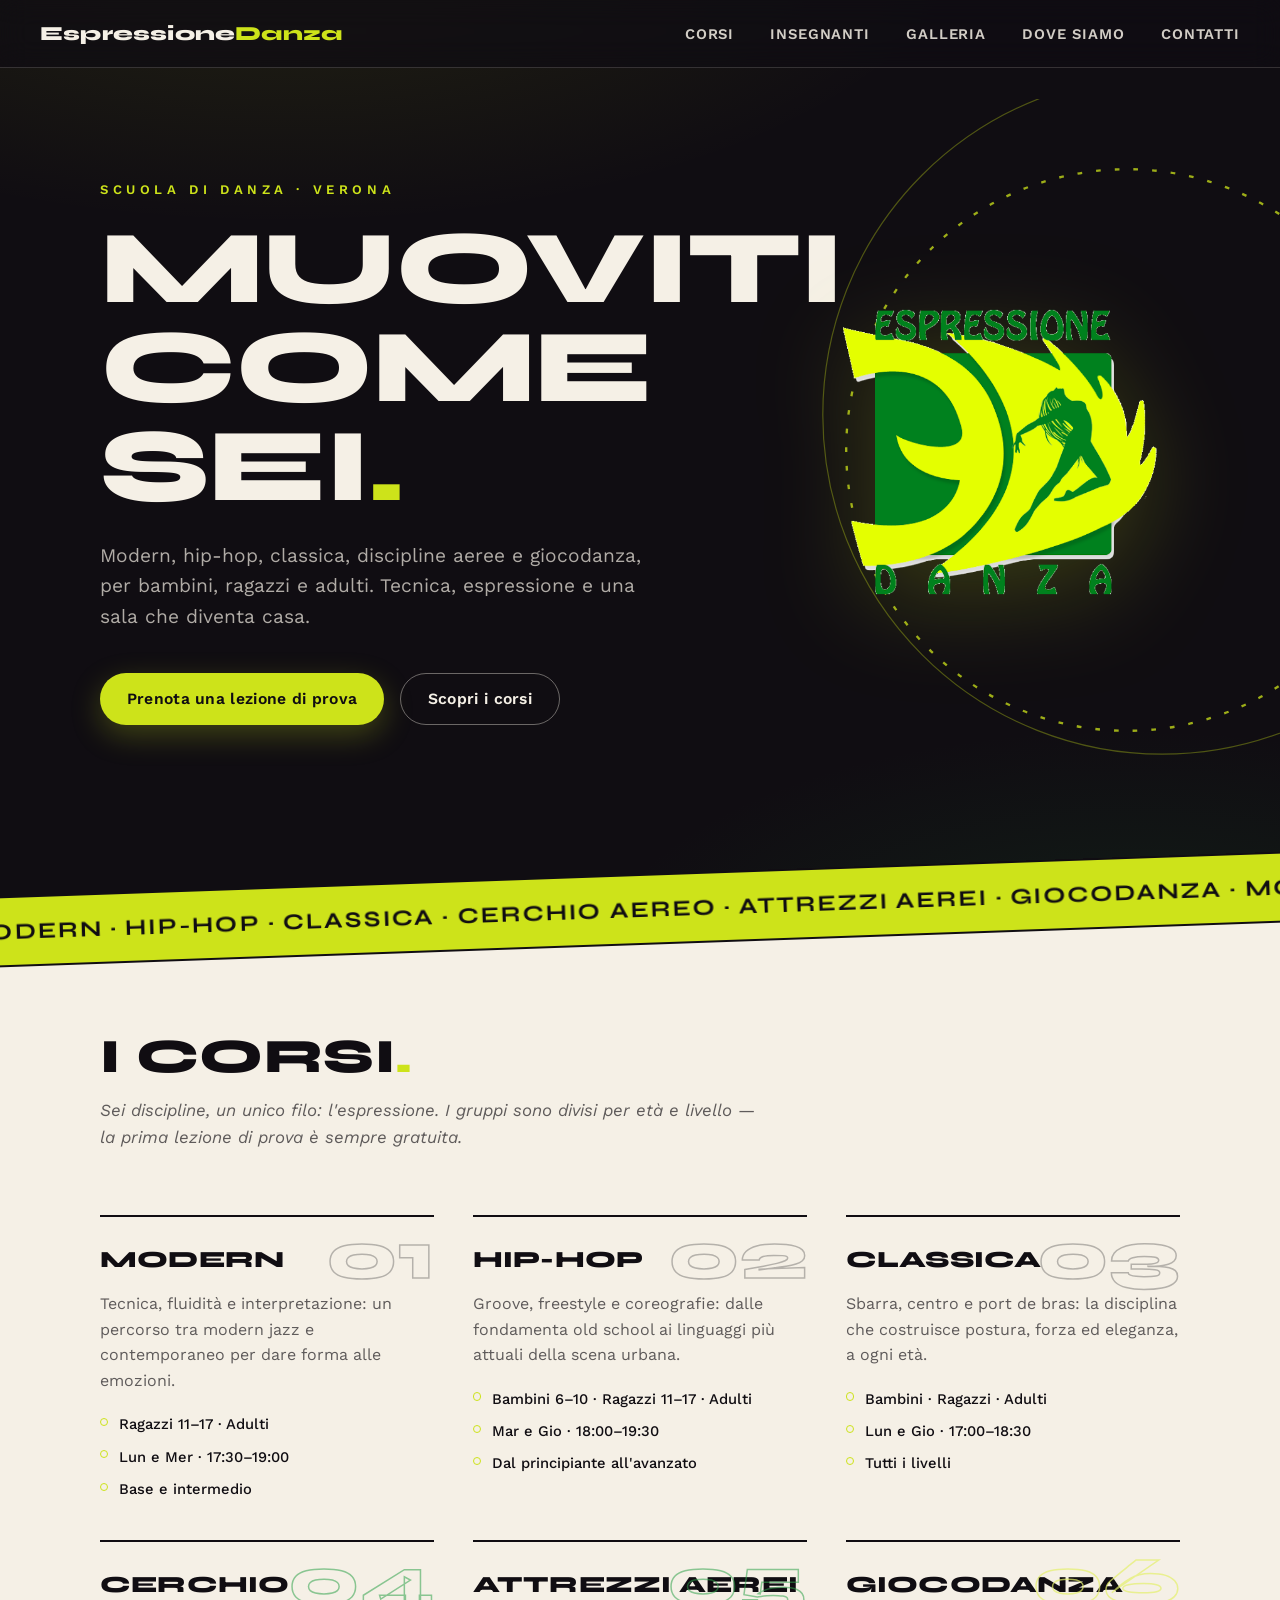
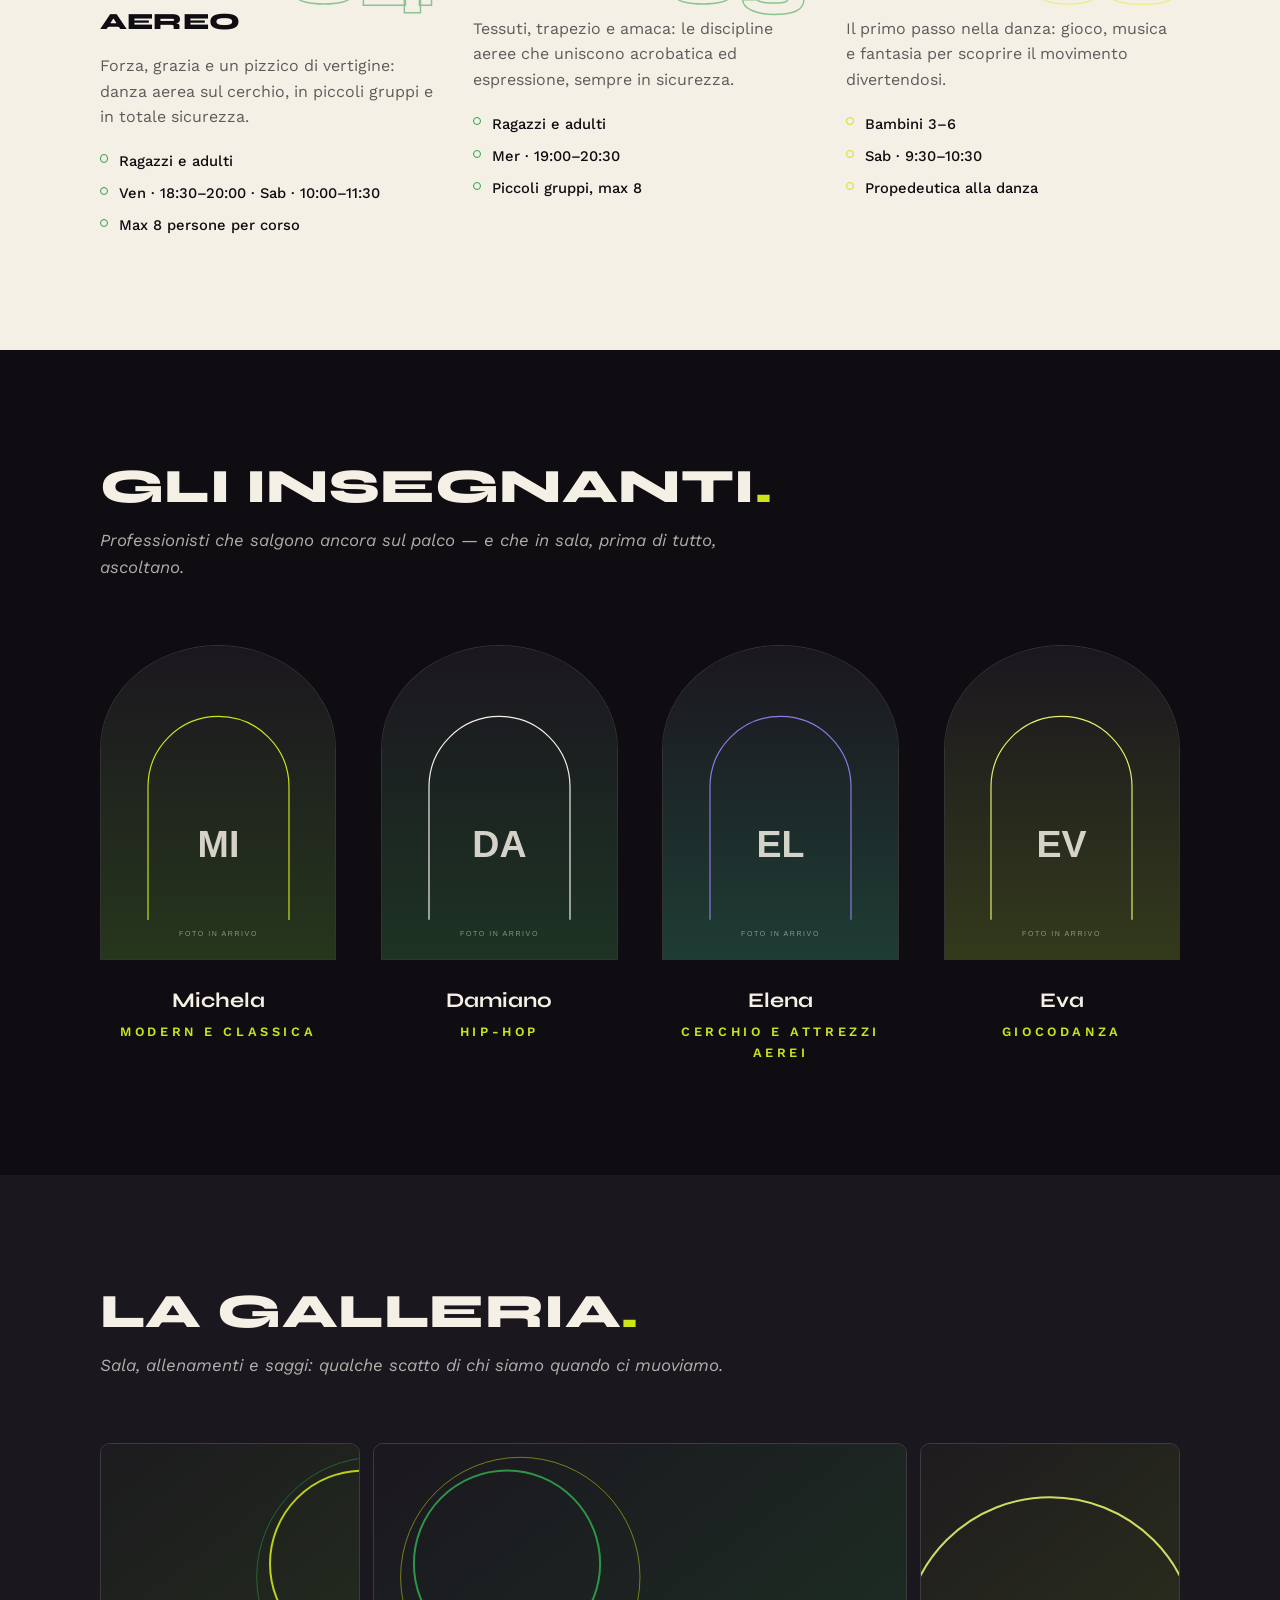
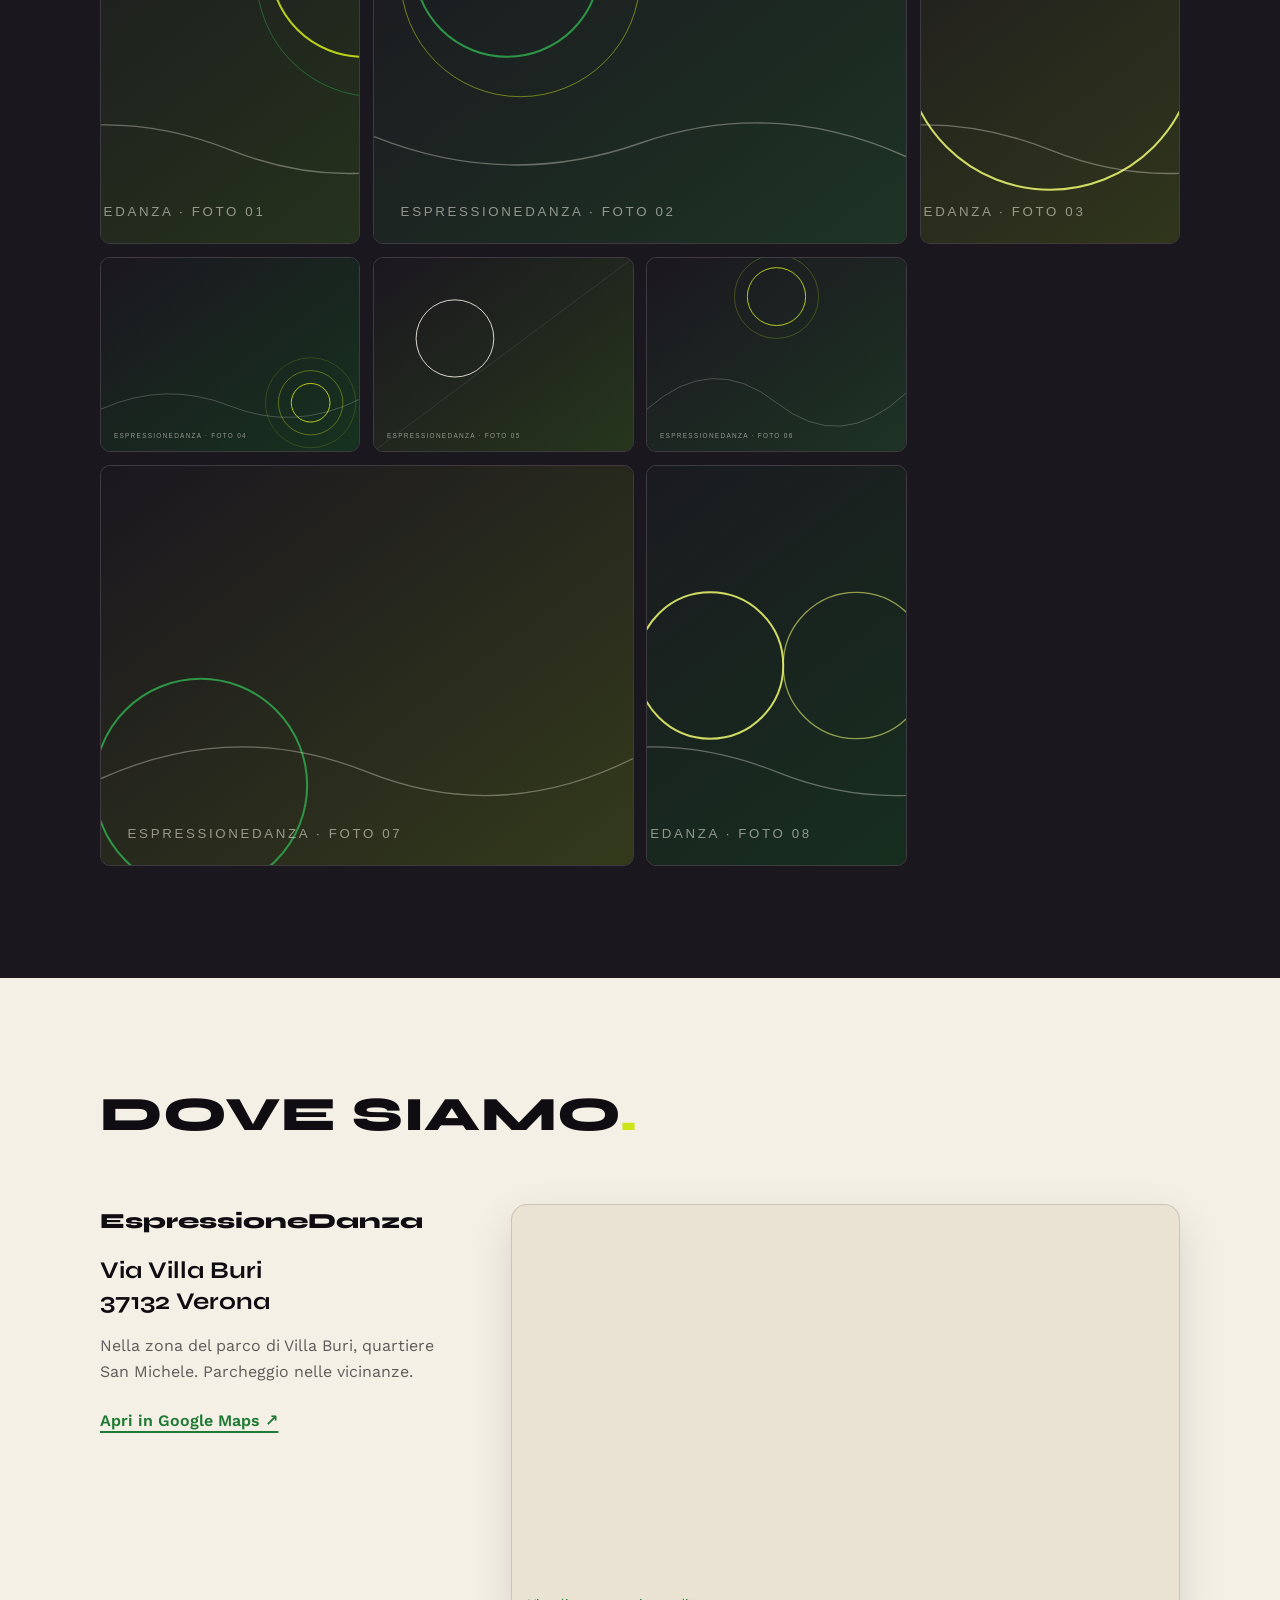
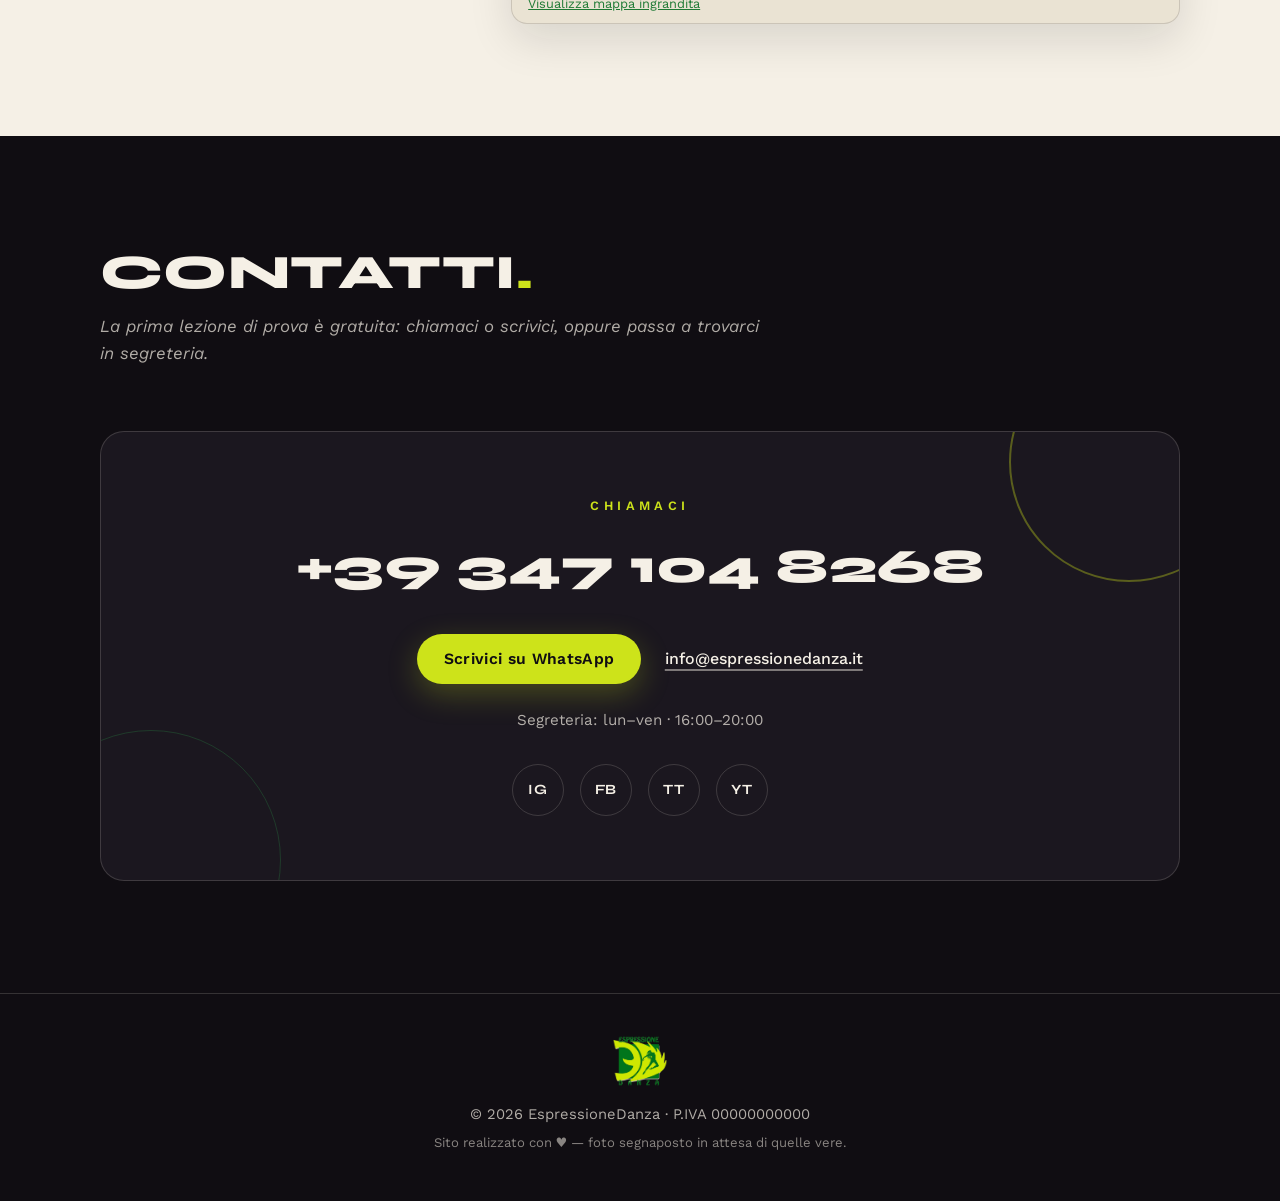
==== commit f6dbeb5b: "Merge master: Elena covers cerchio e attrezzi aerei Co-Authored-By: Claude Fable 5 <noreply@anthropi" ====
--- a/index.html
+++ b/index.html
@@ -158,7 +158,7 @@
           <article class="card-insegnante">
             <img class="ritratto" src="img/placeholder-insegnante-03.svg" alt="Foto di Elena — segnaposto" width="600" height="800" loading="lazy">
             <h3>Elena</h3>
-            <p class="ruolo">Attrezzi Aerei</p>
+            <p class="ruolo">Cerchio e Attrezzi Aerei</p>
           </article>
           <article class="card-insegnante">
             <img class="ritratto" src="img/placeholder-insegnante-04.svg" alt="Foto di Eva — segnaposto" width="600" height="800" loading="lazy">
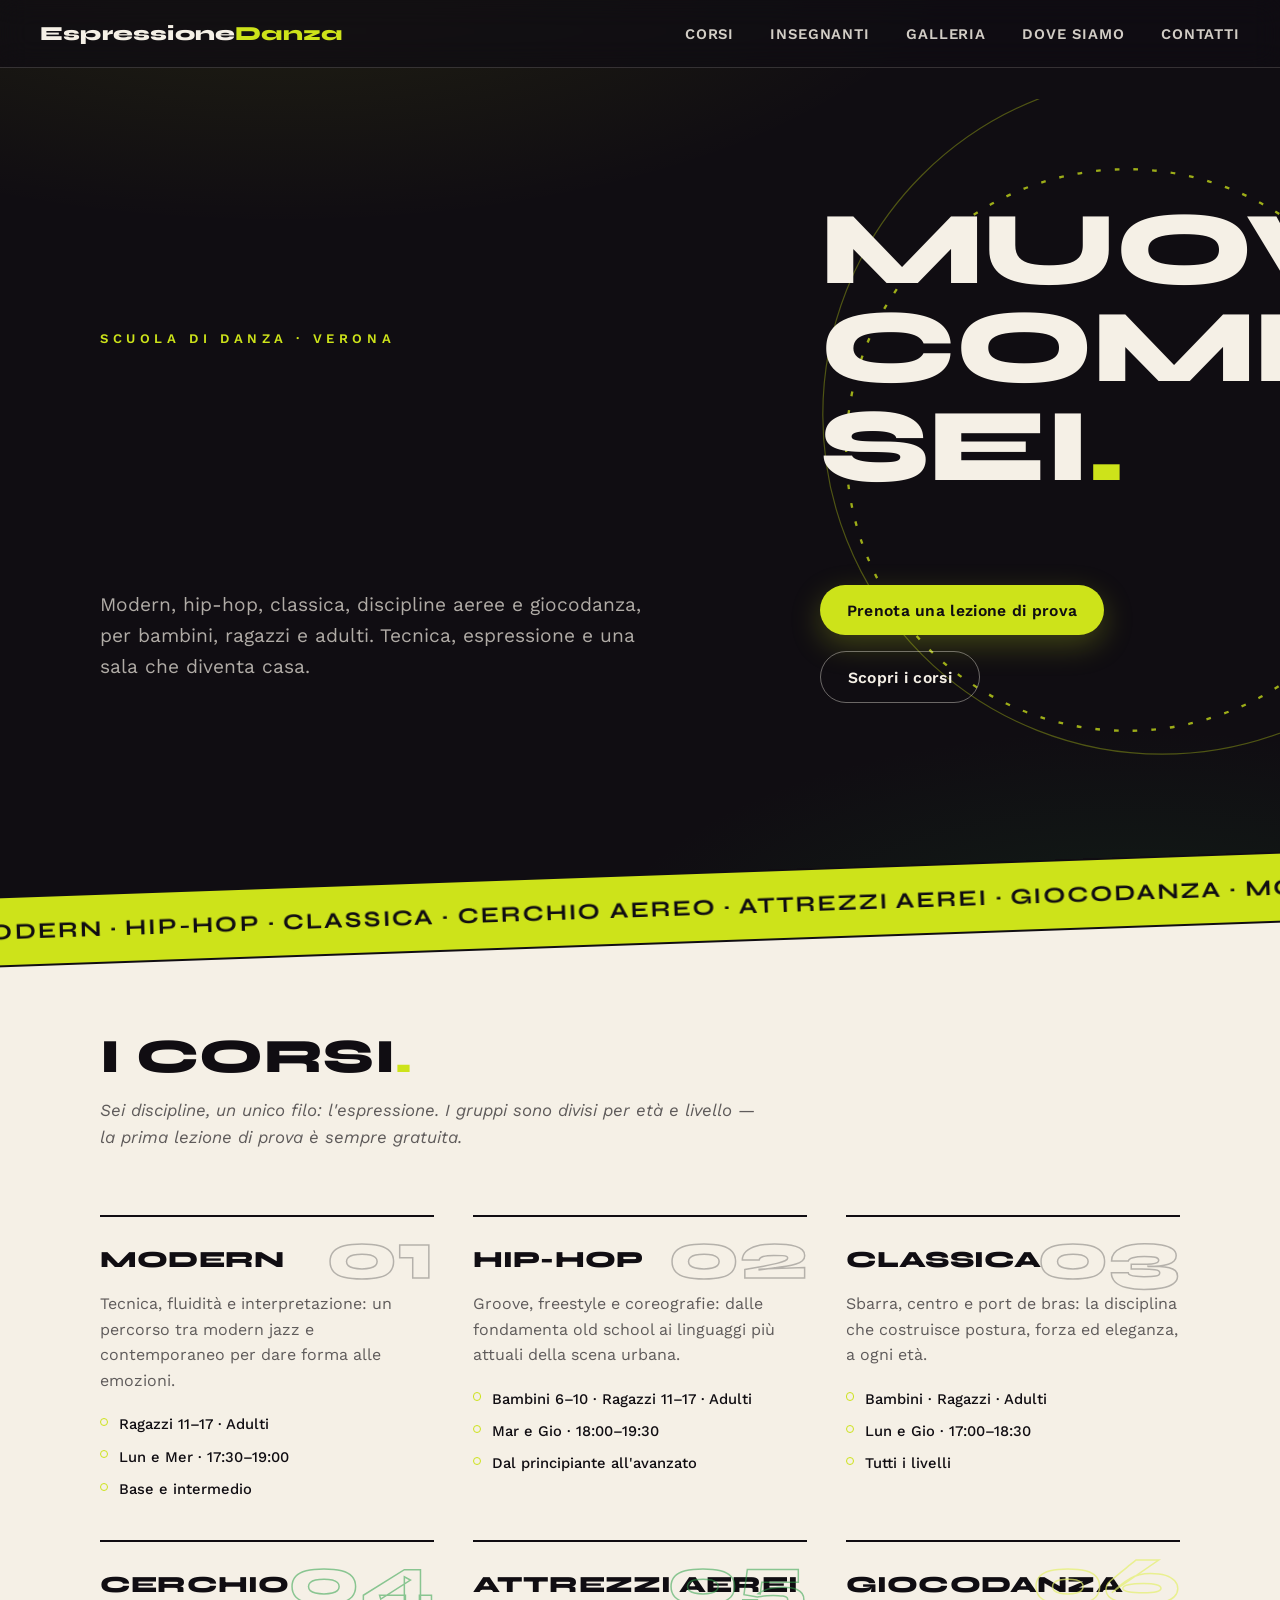
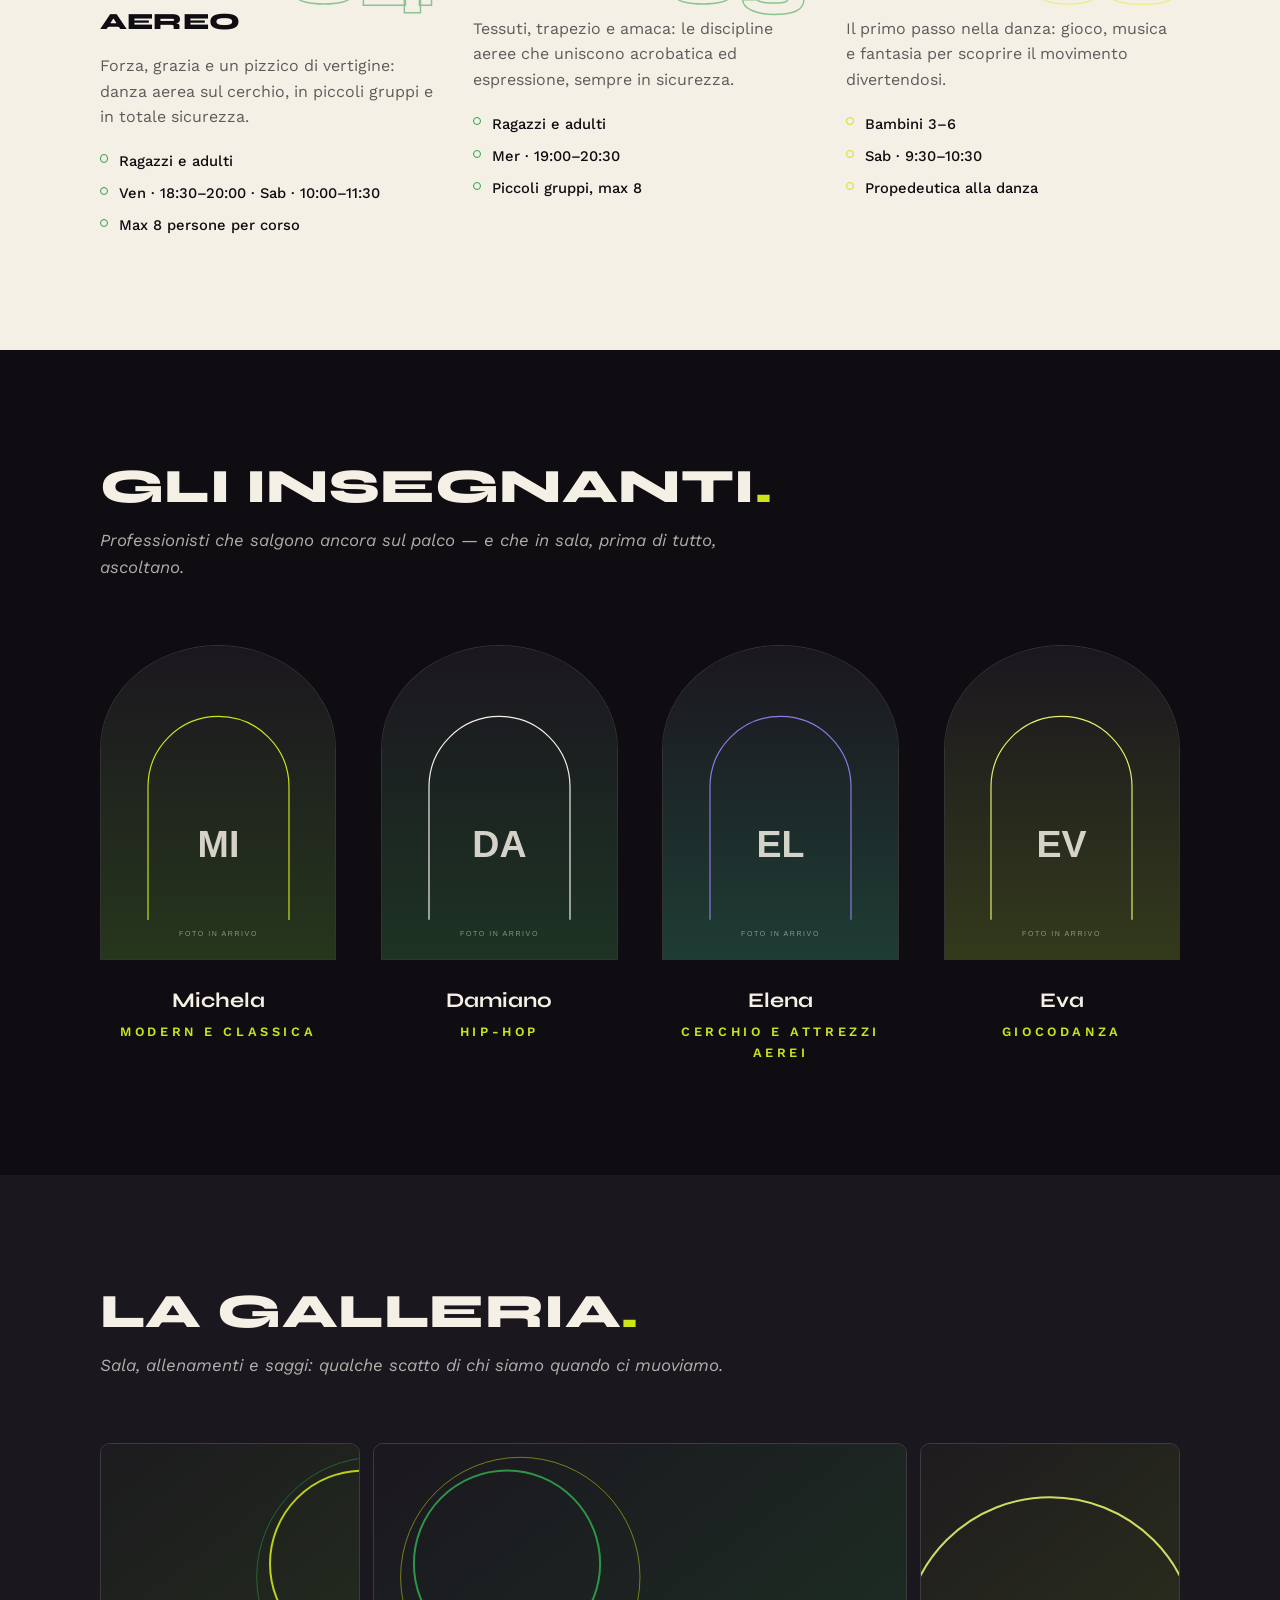
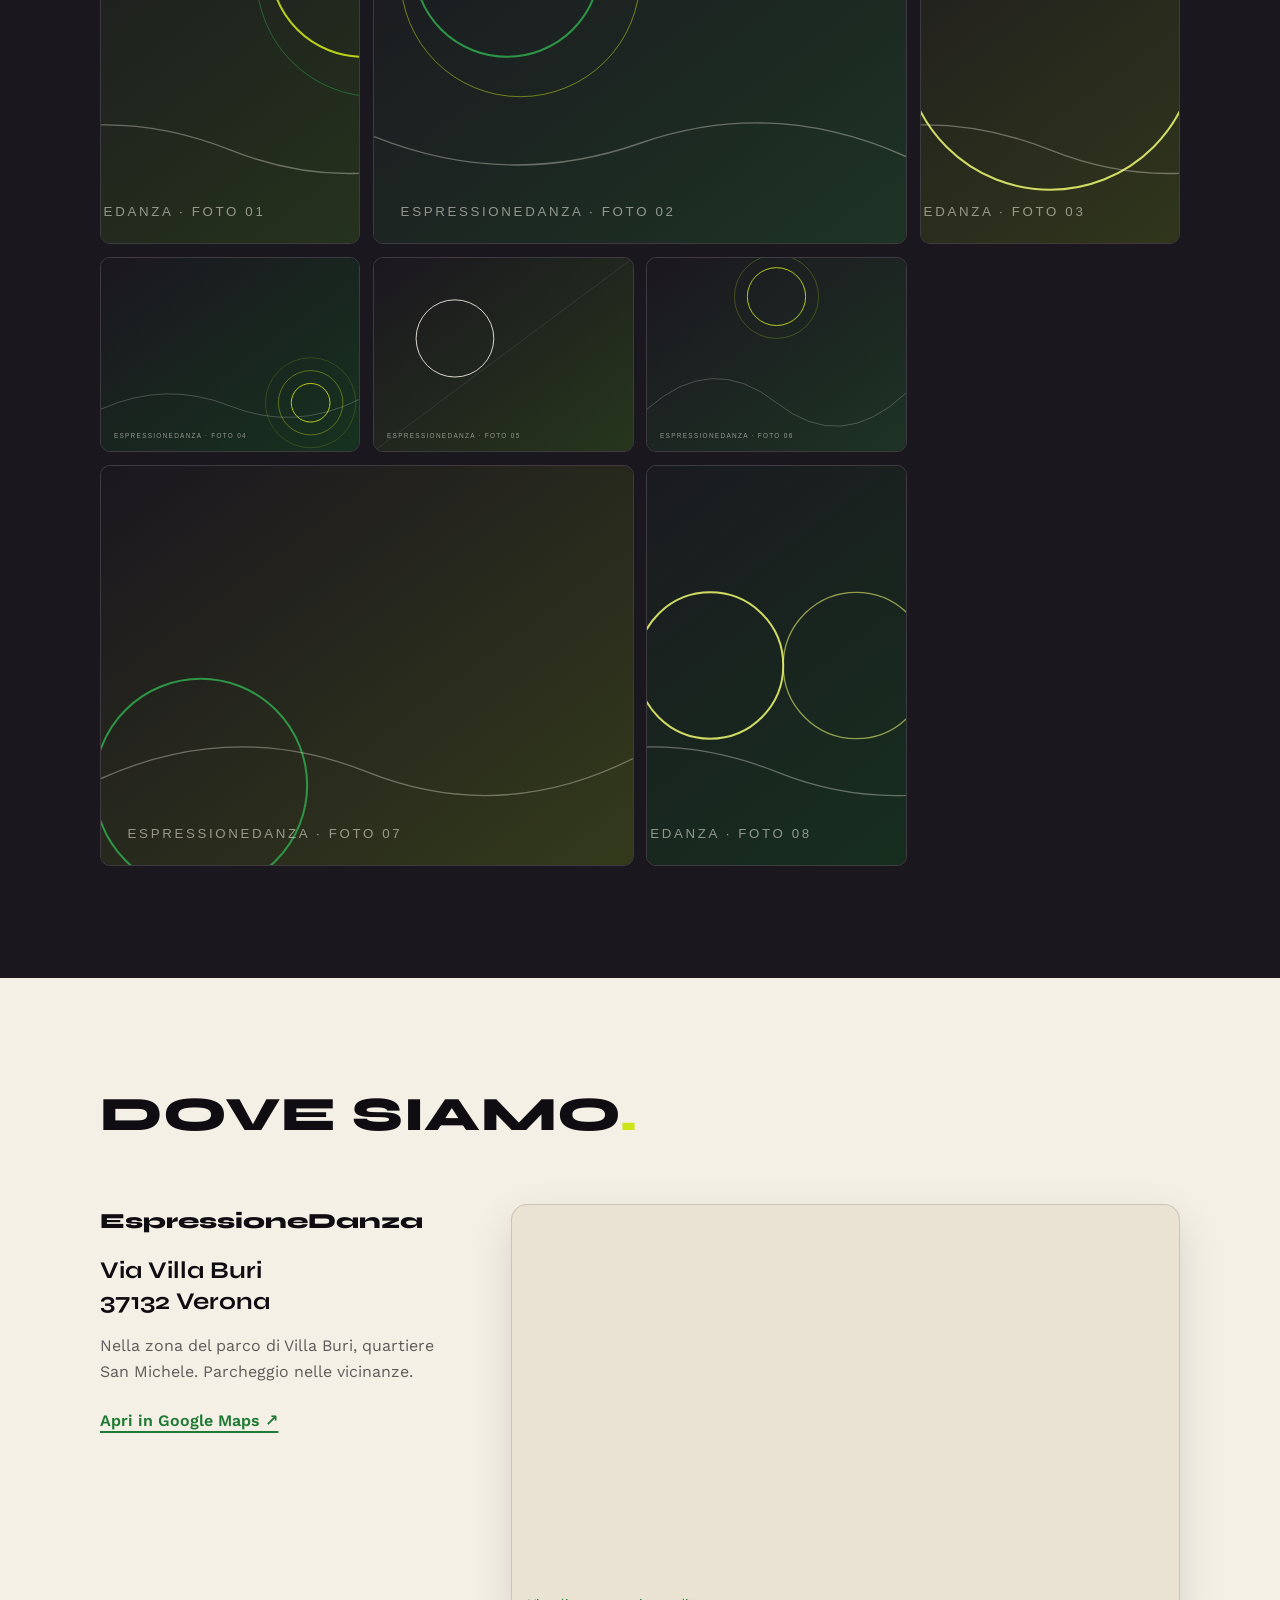
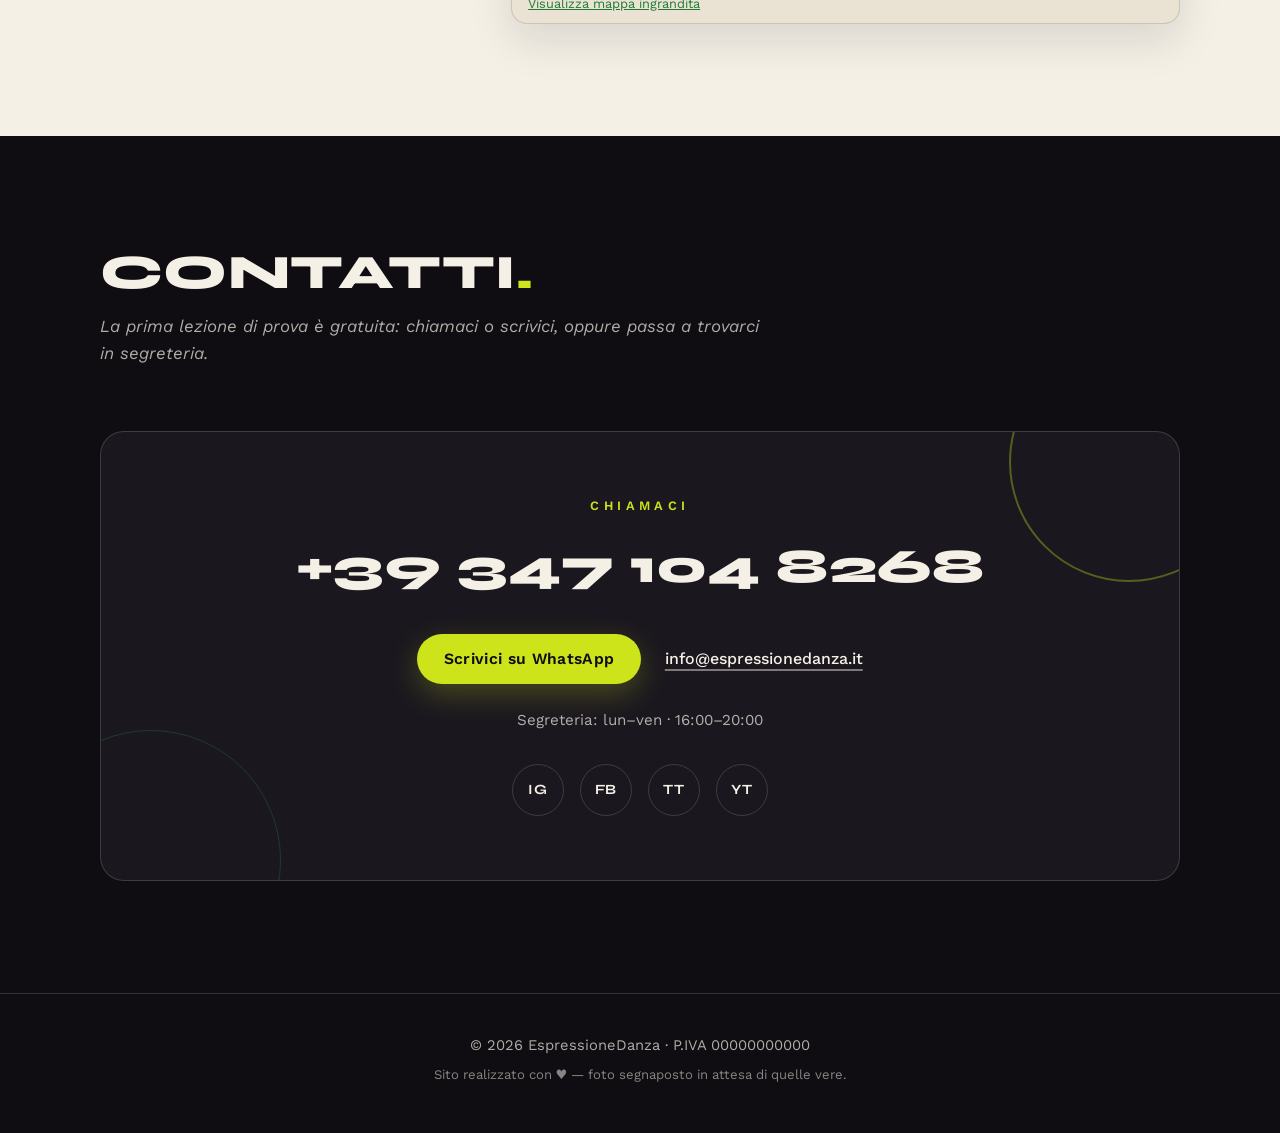
==== commit 7f750a89: "fix: Elena also teaches cerchio aereo Co-Authored-By: Claude Fable 5 <noreply@anthropic.com>" ====
--- a/index.html
+++ b/index.html
@@ -42,16 +42,13 @@
         <circle cx="330" cy="270" r="290" fill="none" stroke="currentColor" stroke-width="1" opacity=".45"/>
       </svg>
       <div class="hero-inner">
-        <div class="hero-testo">
-          <p class="kicker">Scuola di danza · Verona</p>
-          <h1>Muoviti come sei<span class="punto">.</span></h1>
-          <p class="hero-lead">Modern, hip-hop, classica, discipline aeree e giocodanza, per bambini, ragazzi e adulti. Tecnica, espressione e una sala che diventa casa.</p>
-          <div class="hero-cta">
-            <a class="btn btn-primario" href="https://wa.me/393471048268">Prenota una lezione di prova</a>
-            <a class="btn btn-secondario" href="#corsi">Scopri i corsi</a>
-          </div>
-        </div>
-        <img class="hero-logo" src="img/logo.webp" alt="Logo EspressioneDanza" width="512" height="512">
+        <p class="kicker">Scuola di danza · Verona</p>
+        <h1>Muoviti come sei<span class="punto">.</span></h1>
+        <p class="hero-lead">Modern, hip-hop, classica, discipline aeree e giocodanza, per bambini, ragazzi e adulti. Tecnica, espressione e una sala che diventa casa.</p>
+        <div class="hero-cta">
+          <a class="btn btn-primario" href="https://wa.me/393471048268">Prenota una lezione di prova</a>
+          <a class="btn btn-secondario" href="#corsi">Scopri i corsi</a>
+        </div>
       </div>
     </section>
 
@@ -252,7 +249,6 @@
   </main>
 
   <footer class="site-footer">
-    <img class="footer-logo" src="img/logo.webp" alt="" width="64" height="64" loading="lazy">
     <!-- SOSTITUISCI: P.IVA reale -->
     <p>© 2026 EspressioneDanza · P.IVA 00000000000</p>
     <p class="footer-nota">Sito realizzato con ♥ — foto segnaposto in attesa di quelle vere.</p>
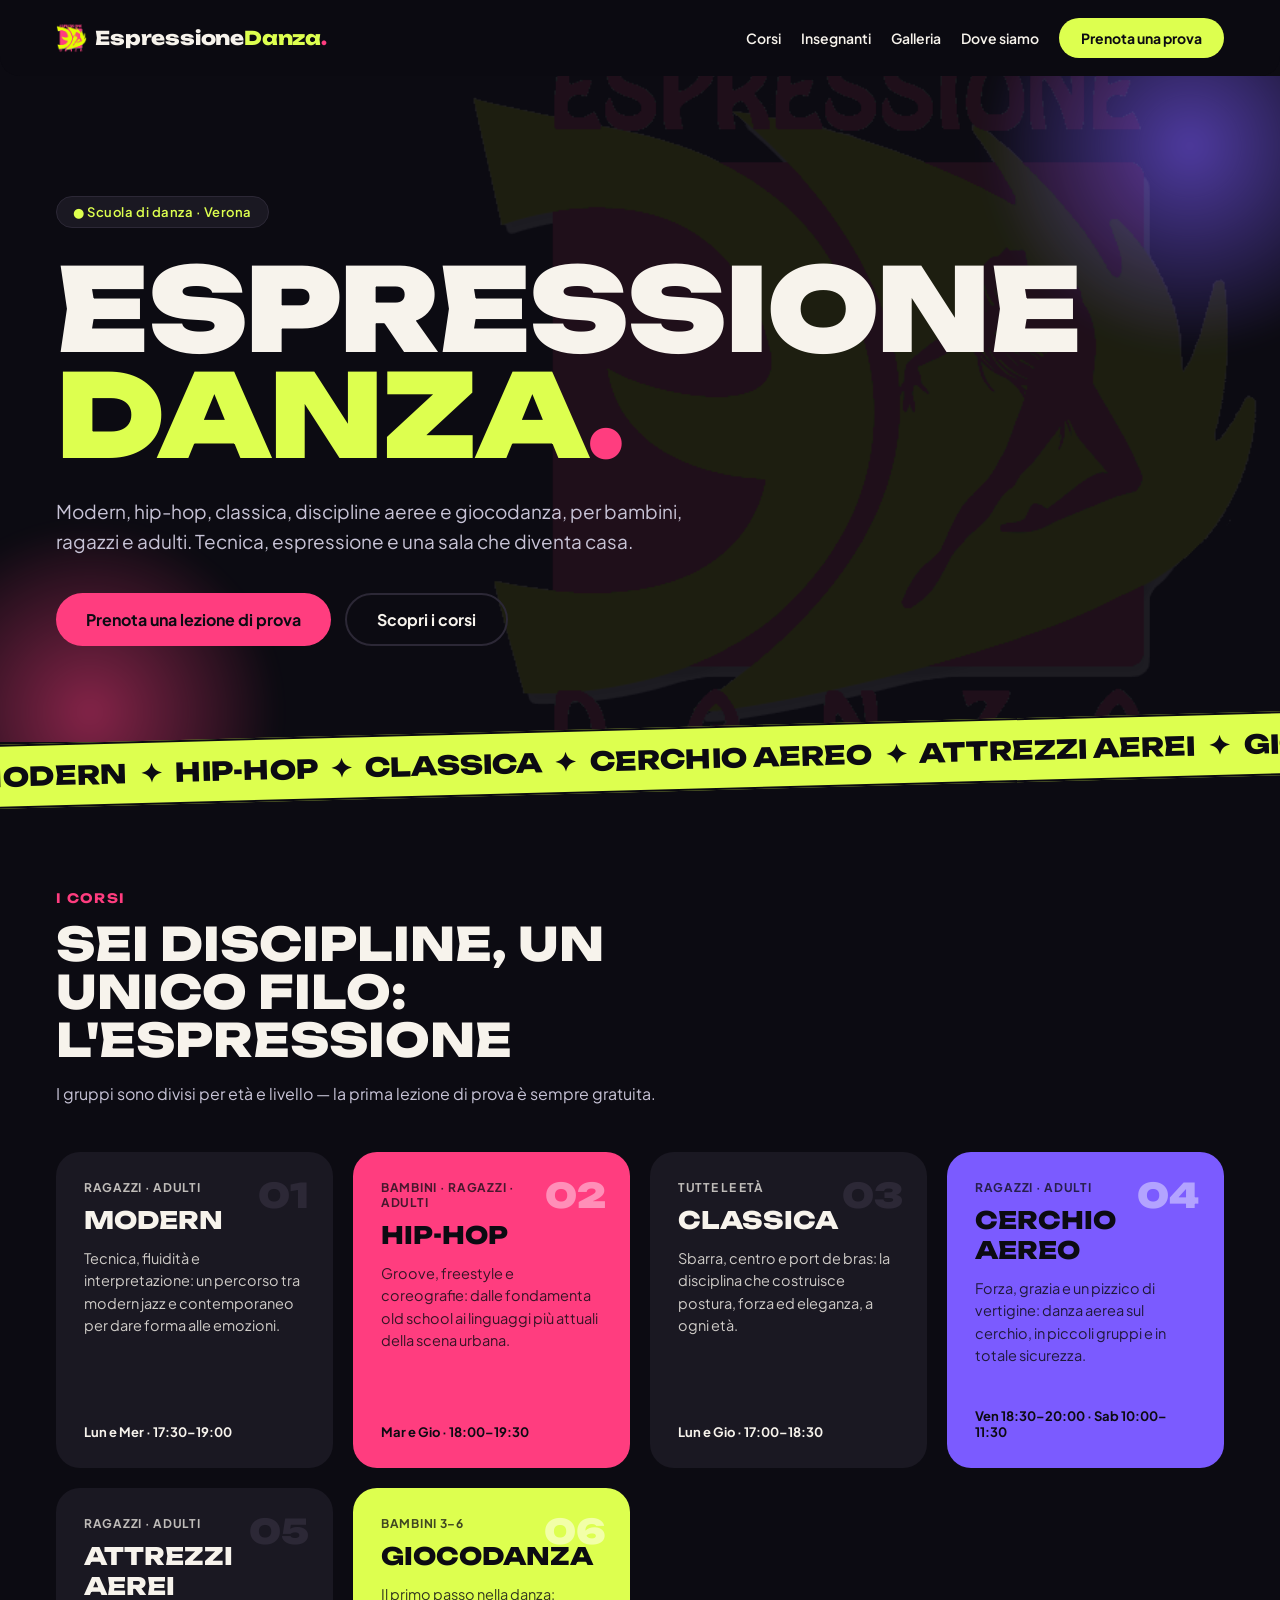
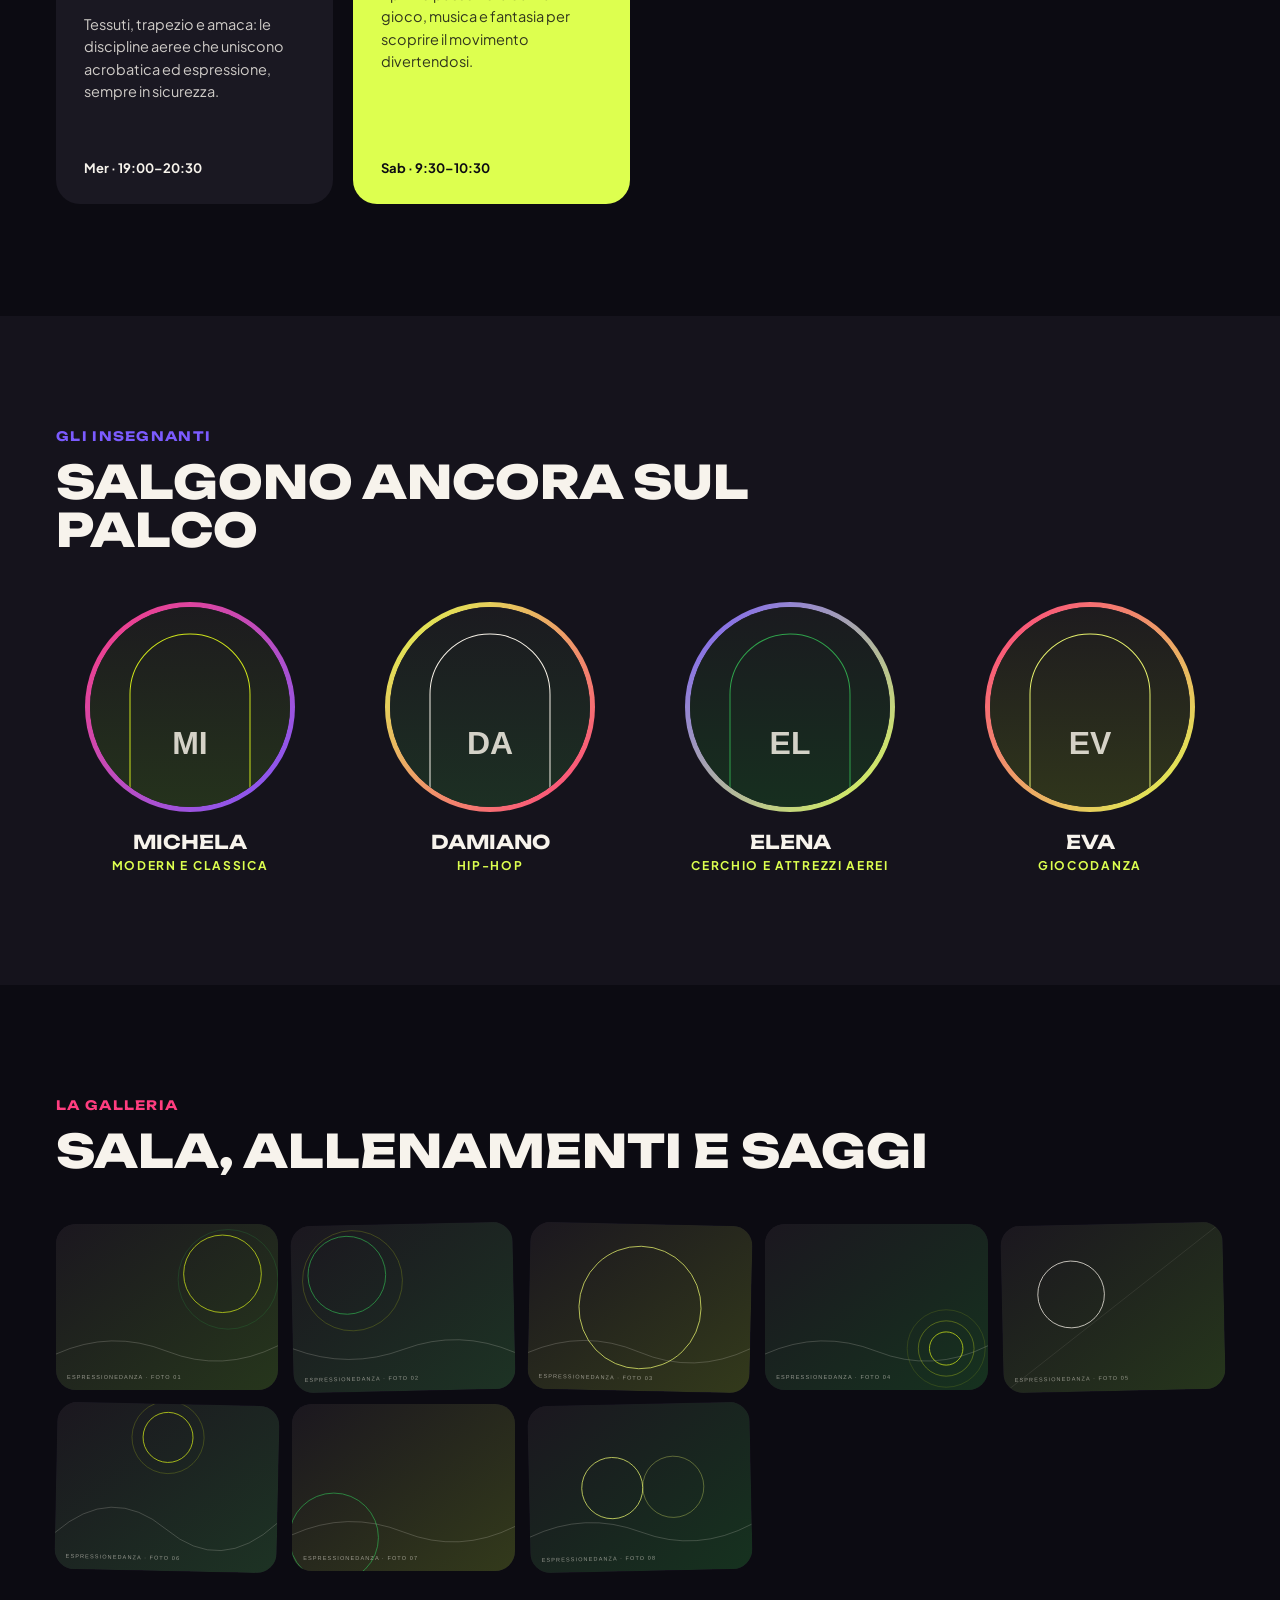
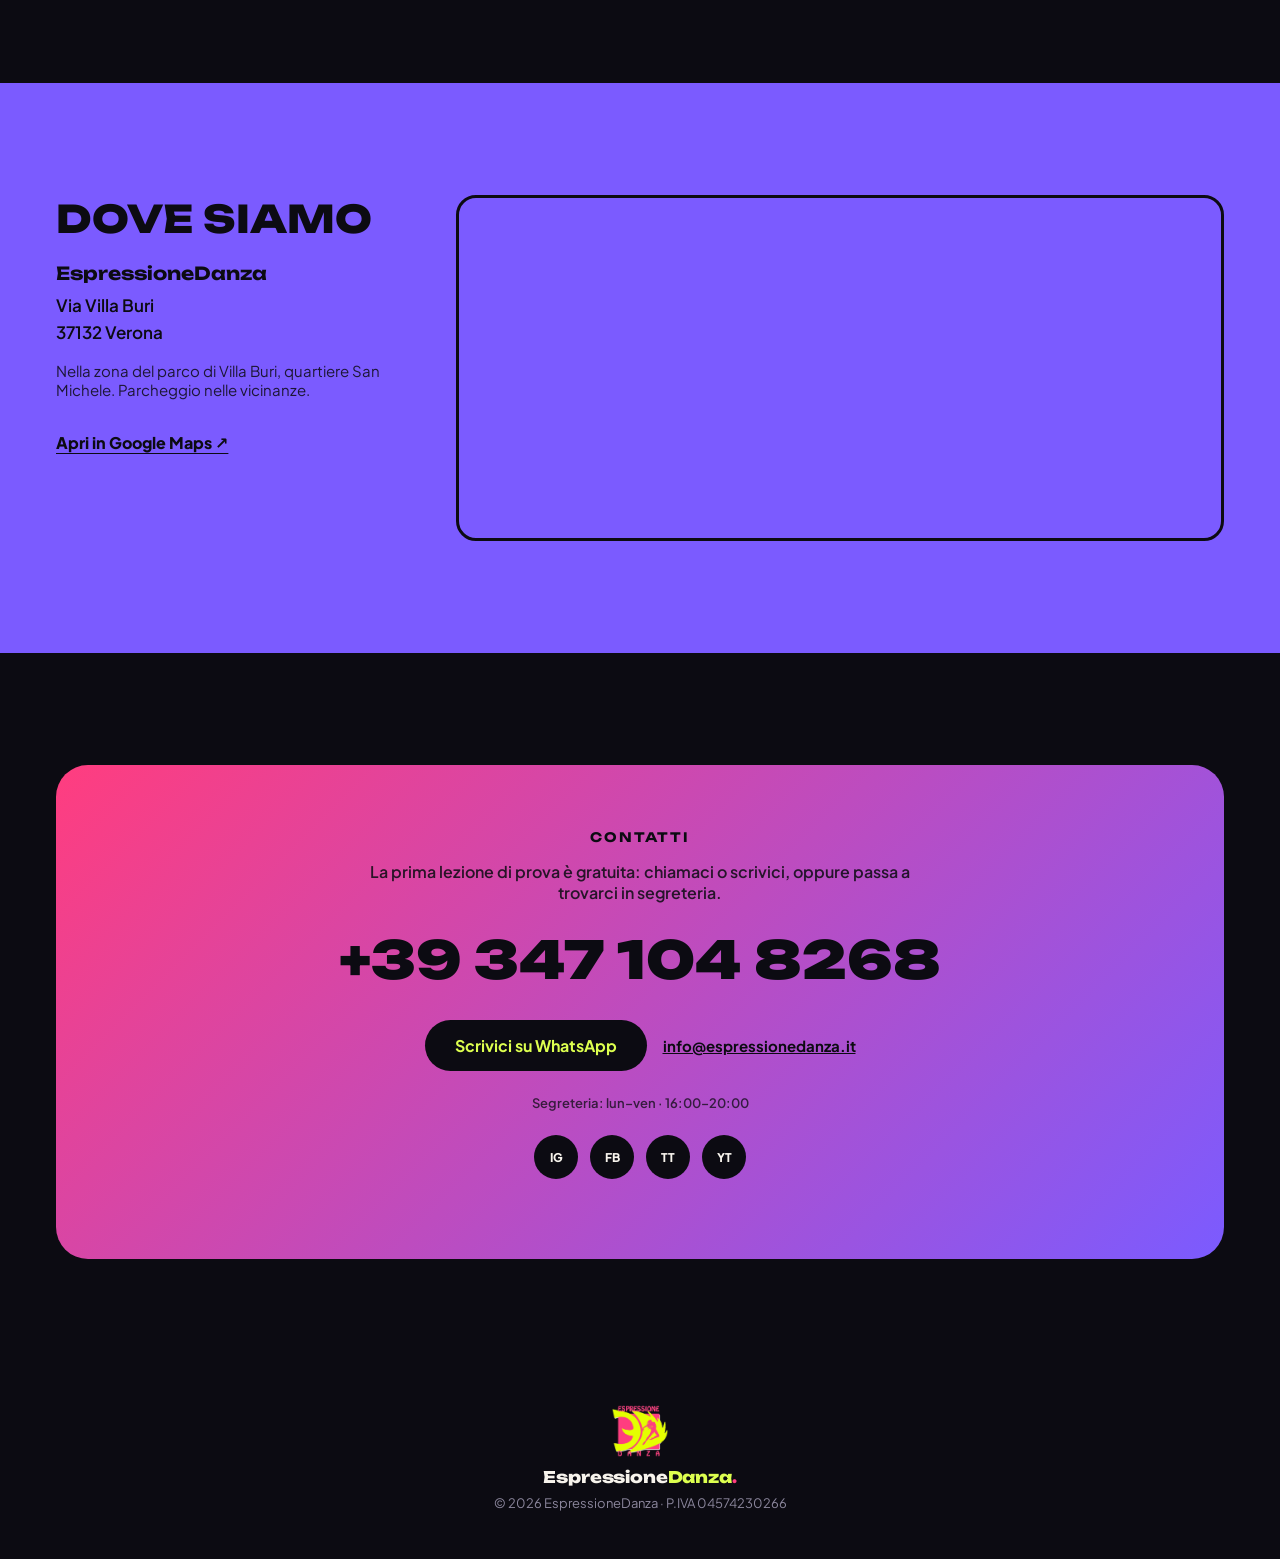
==== commit f976ab8f: "feat: add background image" ====
--- a/index.html
+++ b/index.html
@@ -1,266 +1,387 @@
 <!DOCTYPE html>
-<html lang="it">
+<html>
 <head>
   <meta charset="utf-8">
-  <meta name="viewport" content="width=device-width, initial-scale=1">
   <title>EspressioneDanza — Scuola di danza a Verona | Modern, Hip-Hop, Classica e Discipline Aeree</title>
-  <meta name="description" content="Corsi di modern, hip-hop, danza classica, cerchio e attrezzi aerei e giocodanza per bambini, ragazzi e adulti a Verona. Prenota una lezione di prova gratuita.">
-  <meta property="og:title" content="EspressioneDanza — Scuola di danza a Verona">
-  <meta property="og:description" content="Modern, hip-hop, classica, discipline aeree e giocodanza per tutte le età. Prima lezione di prova gratuita.">
-  <meta property="og:type" content="website">
-  <link rel="icon" type="image/svg+xml" href="img/favicon.svg">
-  <link rel="stylesheet" href="css/style.css">
+  <style>
+    * { margin: 0; padding: 0; box-sizing: border-box; }
+    body { background: #faf9f5; display: flex; align-items: center; justify-content: center; min-height: 100vh; font-family: -apple-system, BlinkMacSystemFont, sans-serif; }
+    #__bundler_loading { position: fixed; bottom: 20px; right: 20px; font: 13px/1.4 -apple-system, BlinkMacSystemFont, sans-serif; color: #666; background: #fff; padding: 8px 14px; border-radius: 8px; box-shadow: 0 1px 4px rgba(0,0,0,0.12); z-index: 10000; }
+    #__bundler_thumbnail { position: fixed; inset: 0; width: 100%; height: 100%; display: flex; align-items: center; justify-content: center; background: #faf9f5; z-index: 9999; }
+    #__bundler_thumbnail svg { width: 100%; height: 100%; object-fit: contain; }
+    #__bundler_placeholder { color: #999; font-size: 14px; }
+  </style>
+  <noscript>
+    <style>#__bundler_loading { display: none; }</style>
+    <div style="position:fixed;bottom:12px;left:12px;font:13px/1.4 -apple-system,BlinkMacSystemFont,sans-serif;color:#999;background:rgba(255,255,255,0.9);padding:6px 12px;border-radius:6px;box-shadow:0 1px 4px rgba(0,0,0,0.08);z-index:10000;">
+      This page requires JavaScript to display.
+    </div>
+  </noscript>
 </head>
 <body>
-
-  <a class="skip-link" href="#contenuto">Salta al contenuto</a>
-
-  <header class="site-header">
-    <a class="brand" href="#hero">Espressione<span>Danza</span></a>
-    <button class="nav-toggle" type="button" aria-controls="nav-menu" aria-expanded="false">
-      <span class="sr-only">Menu</span>
-      <span class="nav-toggle-bar" aria-hidden="true"></span>
-      <span class="nav-toggle-bar" aria-hidden="true"></span>
-    </button>
-    <nav id="nav-menu" class="nav-menu" aria-label="Principale">
-      <ul>
-        <li><a href="#corsi">Corsi</a></li>
-        <li><a href="#insegnanti">Insegnanti</a></li>
-        <li><a href="#galleria">Galleria</a></li>
-        <li><a href="#dove-siamo">Dove siamo</a></li>
-        <li><a href="#contatti">Contatti</a></li>
-      </ul>
-    </nav>
-  </header>
-
-  <main id="contenuto">
-
-    <!-- ============ HERO ============ -->
-    <section id="hero" class="hero">
-      <svg class="hero-ring" viewBox="0 0 600 600" aria-hidden="true" focusable="false">
-        <circle cx="300" cy="300" r="240" fill="none" stroke="currentColor" stroke-width="2"/>
-        <circle cx="330" cy="270" r="290" fill="none" stroke="currentColor" stroke-width="1" opacity=".45"/>
-      </svg>
-      <div class="hero-inner">
-        <p class="kicker">Scuola di danza · Verona</p>
-        <h1>Muoviti come sei<span class="punto">.</span></h1>
-        <p class="hero-lead">Modern, hip-hop, classica, discipline aeree e giocodanza, per bambini, ragazzi e adulti. Tecnica, espressione e una sala che diventa casa.</p>
-        <div class="hero-cta">
-          <a class="btn btn-primario" href="https://wa.me/393471048268">Prenota una lezione di prova</a>
-          <a class="btn btn-secondario" href="#corsi">Scopri i corsi</a>
-        </div>
-      </div>
-    </section>
-
-    <div class="marquee" aria-hidden="true">
-      <div class="marquee-inner">
-        <span class="marquee-track">MODERN · HIP-HOP · CLASSICA · CERCHIO AEREO · ATTREZZI AEREI · GIOCODANZA · MODERN · HIP-HOP · CLASSICA · CERCHIO AEREO · ATTREZZI AEREI · GIOCODANZA · MODERN · HIP-HOP · CLASSICA · CERCHIO AEREO · ATTREZZI AEREI · GIOCODANZA&nbsp;·&nbsp;</span>
-        <span class="marquee-track">MODERN · HIP-HOP · CLASSICA · CERCHIO AEREO · ATTREZZI AEREI · GIOCODANZA · MODERN · HIP-HOP · CLASSICA · CERCHIO AEREO · ATTREZZI AEREI · GIOCODANZA · MODERN · HIP-HOP · CLASSICA · CERCHIO AEREO · ATTREZZI AEREI · GIOCODANZA&nbsp;·&nbsp;</span>
-      </div>
-    </div>
-
-    <!-- ============ CORSI ============ -->
-    <section id="corsi" class="sezione sezione-chiara">
-      <div class="contenitore">
-        <h2>I corsi</h2>
-        <p class="sezione-intro">Sei discipline, un unico filo: l'espressione. I gruppi sono divisi per età e livello — la prima lezione di prova è sempre gratuita.</p>
-        <div class="corsi-griglia">
-          <article class="card-corso">
-            <span class="numero" aria-hidden="true">01</span>
-            <h3>Modern</h3>
-            <p>Tecnica, fluidità e interpretazione: un percorso tra modern jazz e contemporaneo per dare forma alle emozioni.</p>
-            <ul class="corso-meta">
-              <li>Ragazzi 11–17 · Adulti</li>
-              <!-- SOSTITUISCI: orari reali del corso di modern -->
-              <li>Lun e Mer · 17:30–19:00</li>
-              <li>Base e intermedio</li>
-            </ul>
-          </article>
-          <article class="card-corso">
-            <span class="numero" aria-hidden="true">02</span>
-            <h3>Hip-Hop</h3>
-            <p>Groove, freestyle e coreografie: dalle fondamenta old school ai linguaggi più attuali della scena urbana.</p>
-            <ul class="corso-meta">
-              <li>Bambini 6–10 · Ragazzi 11–17 · Adulti</li>
-              <!-- SOSTITUISCI: orari reali del corso di hip-hop -->
-              <li>Mar e Gio · 18:00–19:30</li>
-              <li>Dal principiante all'avanzato</li>
-            </ul>
-          </article>
-          <article class="card-corso">
-            <span class="numero" aria-hidden="true">03</span>
-            <h3>Classica</h3>
-            <p>Sbarra, centro e port de bras: la disciplina che costruisce postura, forza ed eleganza, a ogni età.</p>
-            <ul class="corso-meta">
-              <li>Bambini · Ragazzi · Adulti</li>
-              <!-- SOSTITUISCI: orari reali del corso di classica -->
-              <li>Lun e Gio · 17:00–18:30</li>
-              <li>Tutti i livelli</li>
-            </ul>
-          </article>
-          <article class="card-corso corso-aereo">
-            <span class="numero" aria-hidden="true">04</span>
-            <h3>Cerchio Aereo</h3>
-            <p>Forza, grazia e un pizzico di vertigine: danza aerea sul cerchio, in piccoli gruppi e in totale sicurezza.</p>
-            <ul class="corso-meta">
-              <li>Ragazzi e adulti</li>
-              <!-- SOSTITUISCI: orari reali del corso di cerchio aereo -->
-              <li>Ven · 18:30–20:00 · Sab · 10:00–11:30</li>
-              <li>Max 8 persone per corso</li>
-            </ul>
-          </article>
-          <article class="card-corso corso-aereo">
-            <span class="numero" aria-hidden="true">05</span>
-            <h3>Attrezzi Aerei</h3>
-            <p>Tessuti, trapezio e amaca: le discipline aeree che uniscono acrobatica ed espressione, sempre in sicurezza.</p>
-            <ul class="corso-meta">
-              <li>Ragazzi e adulti</li>
-              <!-- SOSTITUISCI: orari reali del corso di attrezzi aerei -->
-              <li>Mer · 19:00–20:30</li>
-              <li>Piccoli gruppi, max 8</li>
-            </ul>
-          </article>
-          <article class="card-corso corso-gioco">
-            <span class="numero" aria-hidden="true">06</span>
-            <h3>Giocodanza</h3>
-            <p>Il primo passo nella danza: gioco, musica e fantasia per scoprire il movimento divertendosi.</p>
-            <ul class="corso-meta">
-              <li>Bambini 3–6</li>
-              <!-- SOSTITUISCI: orari reali del corso di giocodanza -->
-              <li>Sab · 9:30–10:30</li>
-              <li>Propedeutica alla danza</li>
-            </ul>
-          </article>
-        </div>
-      </div>
-    </section>
-
-    <!-- ============ INSEGNANTI ============ -->
-    <section id="insegnanti" class="sezione sezione-scura">
-      <div class="contenitore">
-        <h2>Gli insegnanti</h2>
-        <p class="sezione-intro">Professionisti che salgono ancora sul palco — e che in sala, prima di tutto, ascoltano.</p>
-        <div class="insegnanti-griglia">
-          <!-- SOSTITUISCI: foto insegnanti (e bio, quando vorrai aggiungerle) -->
-          <article class="card-insegnante">
-            <img class="ritratto" src="img/placeholder-insegnante-01.svg" alt="Foto di Michela — segnaposto" width="600" height="800" loading="lazy">
-            <h3>Michela</h3>
-            <p class="ruolo">Modern e Classica</p>
-          </article>
-          <article class="card-insegnante">
-            <img class="ritratto" src="img/placeholder-insegnante-02.svg" alt="Foto di Damiano — segnaposto" width="600" height="800" loading="lazy">
-            <h3>Damiano</h3>
-            <p class="ruolo">Hip-Hop</p>
-          </article>
-          <article class="card-insegnante">
-            <img class="ritratto" src="img/placeholder-insegnante-03.svg" alt="Foto di Elena — segnaposto" width="600" height="800" loading="lazy">
-            <h3>Elena</h3>
-            <p class="ruolo">Cerchio e Attrezzi Aerei</p>
-          </article>
-          <article class="card-insegnante">
-            <img class="ritratto" src="img/placeholder-insegnante-04.svg" alt="Foto di Eva — segnaposto" width="600" height="800" loading="lazy">
-            <h3>Eva</h3>
-            <p class="ruolo">Giocodanza</p>
-          </article>
-        </div>
-      </div>
-    </section>
-
-    <!-- ============ GALLERIA ============ -->
-    <section id="galleria" class="sezione sezione-scura sezione-galleria">
-      <div class="contenitore">
-        <h2>La galleria</h2>
-        <p class="sezione-intro">Sala, allenamenti e saggi: qualche scatto di chi siamo quando ci muoviamo.</p>
-        <!-- SOSTITUISCI: foto reali della scuola (vedi README) -->
-        <div class="galleria-griglia">
-          <a class="foto" href="img/placeholder-galleria-01.svg" data-caption="Segnaposto — sostituire con foto reale">
-            <img src="img/placeholder-galleria-01.svg" alt="Segnaposto galleria 1" width="800" height="600" loading="lazy">
-          </a>
-          <a class="foto" href="img/placeholder-galleria-02.svg" data-caption="Segnaposto — sostituire con foto reale">
-            <img src="img/placeholder-galleria-02.svg" alt="Segnaposto galleria 2" width="800" height="600" loading="lazy">
-          </a>
-          <a class="foto" href="img/placeholder-galleria-03.svg" data-caption="Segnaposto — sostituire con foto reale">
-            <img src="img/placeholder-galleria-03.svg" alt="Segnaposto galleria 3" width="800" height="600" loading="lazy">
-          </a>
-          <a class="foto" href="img/placeholder-galleria-04.svg" data-caption="Segnaposto — sostituire con foto reale">
-            <img src="img/placeholder-galleria-04.svg" alt="Segnaposto galleria 4" width="800" height="600" loading="lazy">
-          </a>
-          <a class="foto" href="img/placeholder-galleria-05.svg" data-caption="Segnaposto — sostituire con foto reale">
-            <img src="img/placeholder-galleria-05.svg" alt="Segnaposto galleria 5" width="800" height="600" loading="lazy">
-          </a>
-          <a class="foto" href="img/placeholder-galleria-06.svg" data-caption="Segnaposto — sostituire con foto reale">
-            <img src="img/placeholder-galleria-06.svg" alt="Segnaposto galleria 6" width="800" height="600" loading="lazy">
-          </a>
-          <a class="foto" href="img/placeholder-galleria-07.svg" data-caption="Segnaposto — sostituire con foto reale">
-            <img src="img/placeholder-galleria-07.svg" alt="Segnaposto galleria 7" width="800" height="600" loading="lazy">
-          </a>
-          <a class="foto" href="img/placeholder-galleria-08.svg" data-caption="Segnaposto — sostituire con foto reale">
-            <img src="img/placeholder-galleria-08.svg" alt="Segnaposto galleria 8" width="800" height="600" loading="lazy">
-          </a>
-        </div>
-      </div>
-    </section>
-
-    <!-- ============ DOVE SIAMO ============ -->
-    <section id="dove-siamo" class="sezione sezione-chiara">
-      <div class="contenitore">
-        <h2>Dove siamo</h2>
-        <div class="dove-griglia">
-          <div class="dove-info">
-            <h3>EspressioneDanza</h3>
-            <address>Via Villa Buri<br>37132 Verona</address>
-            <!-- SOSTITUISCI: indicazioni reali (mezzi, parcheggio) -->
-            <p>Nella zona del parco di Villa Buri, quartiere San Michele. Parcheggio nelle vicinanze.</p>
-            <a class="mappa-link" href="https://www.google.com/maps/search/?api=1&amp;query=Via+Villa+Buri+Verona" target="_blank" rel="noopener">Apri in Google Maps ↗</a>
-          </div>
-          <div class="mappa-wrap">
-            <iframe title="Mappa — dove trovarci" loading="lazy" src="https://www.openstreetmap.org/export/embed.html?bbox=11.008300781250002%2C45.402186464614836%2C11.074047088623049%2C45.437490100961284&amp;layer=mapnik&amp;marker=45.41984104203872%2C11.041173934936523"></iframe>
-            <small><a href="https://www.openstreetmap.org/?mlat=45.41984&amp;mlon=11.04117#map=14/45.41984/11.04117">Visualizza mappa ingrandita</a></small>
-          </div>
-        </div>
-      </div>
-    </section>
-
-    <!-- ============ CONTATTI ============ -->
-    <section id="contatti" class="sezione sezione-scura sezione-contatti">
-      <div class="contenitore">
-        <h2>Contatti</h2>
-        <p class="sezione-intro">La prima lezione di prova è gratuita: chiamaci o scrivici, oppure passa a trovarci in segreteria.</p>
-        <div class="contatto-box">
-          <p class="contatto-etichetta">Chiamaci</p>
-          <a class="contatto-tel" href="tel:+393471048268">+39 347 104 8268</a>
-          <div class="contatto-azioni">
-            <a class="btn btn-whatsapp" href="https://wa.me/393471048268" target="_blank" rel="noopener">Scrivici su WhatsApp</a>
-            <a class="contatto-mail" href="mailto:info@espressionedanza.it">info@espressionedanza.it</a>
-          </div>
-          <!-- SOSTITUISCI: orari segreteria reali -->
-          <p class="contatto-orari">Segreteria: lun–ven · 16:00–20:00</p>
-          <!-- SOSTITUISCI: link ai profili social reali -->
-          <ul class="social-list" aria-label="I nostri social">
-            <li><a class="social-badge" href="https://instagram.com/espressionedanza" target="_blank" rel="noopener"><span aria-hidden="true">IG</span><span class="sr-only">Instagram</span></a></li>
-            <li><a class="social-badge" href="https://facebook.com/espressionedanza" target="_blank" rel="noopener"><span aria-hidden="true">FB</span><span class="sr-only">Facebook</span></a></li>
-            <li><a class="social-badge" href="https://tiktok.com/@espressionedanza" target="_blank" rel="noopener"><span aria-hidden="true">TT</span><span class="sr-only">TikTok</span></a></li>
-            <li><a class="social-badge" href="https://youtube.com/@espressionedanza" target="_blank" rel="noopener"><span aria-hidden="true">YT</span><span class="sr-only">YouTube</span></a></li>
-          </ul>
-        </div>
-      </div>
-    </section>
-
-  </main>
-
-  <footer class="site-footer">
-    <!-- SOSTITUISCI: P.IVA reale -->
-    <p>© 2026 EspressioneDanza · P.IVA 00000000000</p>
-    <p class="footer-nota">Sito realizzato con ♥ — foto segnaposto in attesa di quelle vere.</p>
-  </footer>
-
-  <div class="lightbox" hidden role="dialog" aria-modal="true" aria-label="Foto a schermo intero">
-    <button class="lightbox-close" type="button" aria-label="Chiudi">×</button>
-    <button class="lightbox-prev" type="button" aria-label="Foto precedente">‹</button>
-    <figure><img src="" alt=""><figcaption class="lightbox-caption"></figcaption></figure>
-    <button class="lightbox-next" type="button" aria-label="Foto successiva">›</button>
-  </div>
-  <script src="js/main.js"></script>
-
+  <div id="__bundler_thumbnail">
+<svg xmlns="http://www.w3.org/2000/svg" viewBox="0 0 200 140"><rect width="200" height="140" fill="#0c0b12"></rect><circle cx="150" cy="20" r="55" fill="#7b5bff" opacity="0.5"></circle><circle cx="30" cy="120" r="50" fill="#ff3d7f" opacity="0.5"></circle><text x="20" y="78" font-family="sans-serif" font-weight="900" font-size="26" fill="#f7f3ec">Espressione</text><text x="20" y="104" font-family="sans-serif" font-weight="900" font-size="26" fill="#ddff4f">Danza</text></svg>
+</div>
+  <div id="__bundler_loading">Unpacking...</div>
+
+  <script>
+    
+document.addEventListener('DOMContentLoaded', async function() {
+  const loading = document.getElementById('__bundler_loading');
+  function setStatus(msg) { if (loading) loading.textContent = msg; }
+
+  const FONT_MIME = /^(font[/]|application[/](x-)?font-|application[/]vnd\.ms-fontobject)/i;
+  const MIME_TOKEN = /^[\w.+-]+[/][\w.+-]+$/;
+  function toBase64(bytes) {
+    let bin = '';
+    for (let i = 0; i < bytes.length; i += 0x8000) {
+      bin += String.fromCharCode.apply(null, bytes.subarray(i, i + 0x8000));
+    }
+    return btoa(bin);
+  }
+
+  // Error sink persists across replaceWith since it's on window, not the DOM.
+  window.addEventListener('error', function(e) {
+    // Failed resource loads (CSP-blocked links, scripts, images) fire plain
+    // events at the element — warn only; real JS errors carry message/error.
+    if (!e.message && !e.error && e.target && e.target !== window) {
+      console.warn('[bundle] resource failed to load:',
+        e.target.tagName, String(e.target.src || e.target.href || ''));
+      return;
+    }
+    var p = document.body || document.documentElement;
+    var d = document.getElementById('__bundler_err') || p.appendChild(document.createElement('div'));
+    d.id = '__bundler_err';
+    d.style.cssText = 'position:fixed;bottom:12px;left:12px;right:12px;font:12px/1.4 ui-monospace,monospace;background:#2a1215;color:#ff8a80;padding:10px 14px;border-radius:8px;border:1px solid #5c2b2e;z-index:99999;white-space:pre-wrap;max-height:40vh;overflow:auto';
+    d.textContent = (d.textContent ? d.textContent + String.fromCharCode(10) : '') +
+      '[bundle] ' + (e.message || e.type) +
+      (e.filename ? ' (' + e.filename.slice(0, 60) + ':' + e.lineno + ')' : '');
+  }, true);
+
+  try {
+    const manifestEl = document.querySelector('script[type="__bundler/manifest"]');
+    const templateEl = document.querySelector('script[type="__bundler/template"]');
+    if (!manifestEl || !templateEl) {
+      setStatus('Error: missing bundle data');
+      console.error('[bundler] Missing script tags — manifestEl:', !!manifestEl, 'templateEl:', !!templateEl);
+      return;
+    }
+
+    const manifest = JSON.parse(manifestEl.textContent);
+    let template = JSON.parse(templateEl.textContent);
+
+    // Nested page bundles (iframe targets). Each ships ONCE, in the ROOT
+    // document's manifest; frame srcs carry an about:blank#<uuid> marker
+    // instead of a substitutable uuid. Every document mints the blobs for
+    // its OWN frames — from local text at the root, or text obtained from
+    // its DIRECT parent over the relay protocol below — so each frame
+    // navigation stays same-origin with its initiator and a deduped page
+    // loads at any depth on any host, including a file:// download's
+    // opaque origins (where a blob minted by one document cannot be
+    // navigated to by another).
+    const pageOrderEl = document.querySelector('script[type="__bundler/page_order"]');
+    const pageOrder = pageOrderEl ? JSON.parse(pageOrderEl.textContent) : [];
+    const pageSet = new Set(pageOrder);
+    const pageTexts = {};
+
+    // ── Nested-page text protocol (parent-chain relay) ──
+    // Page bundles ship once, in the ROOT document's manifest. Every
+    // document mints the blobs for its OWN frames, obtaining page text
+    // through a strict parent-chain relay: a document only ever SENDS to
+    // its direct parent (which, for every document the publisher's own
+    // runtime minted, is another publisher document) and only ACCEPTS
+    // text from that direct parent; requests from below are honored only
+    // for the document's own child frames, and the ROOT never sends
+    // upward at all. That last rule is load-bearing: the artifact host's
+    // frame-ancestors allows claude.ai (and friends) to frame an
+    // artifact, so window.top can be a FOREIGN document — a top-addressed
+    // protocol would hand page uuids to that ancestor and accept forged
+    // "page text" from it, minting attacker HTML as an artifact-origin
+    // blob document. The chain never touches the ancestor: requests stop
+    // at the root, replies are origin-addressed per hop (never '*' when
+    // an origin exists), and both directions are origin-gated (on https
+    // a foreign sender's origin can never equal this document's; in
+    // opaque contexts — file:// — everything serializes as 'null', where
+    // an embedded EXTERNAL frame still fails the gate by carrying its
+    // own real origin, and a sandboxed child of such a frame is excluded
+    // by the own-child-frames check plus uuid unguessability). Shape is
+    // deny-by-default: one request form, one reply form, no error
+    // replies.
+    // window.origin is the SERIALIZED SECURITY origin ('null' in opaque
+    // contexts such as a sandboxed preview iframe) — location.origin is
+    // computed from the URL and stays 'https://…' even when the document
+    // is sandboxed, which would misgate every opaque chain.
+    const OWN_TARGET = /^https?:[/][/]/.test(window.origin || '')
+      ? window.origin
+      : '*';
+    function trustedOrigin(e) {
+      if (e.origin === window.origin) return true; // https chains; opaque==opaque
+      // file:// trees: Chrome serializes the file document's origin as
+      // 'file://' while the blob: documents it mints serialize as 'null',
+      // so the two legitimate shapes can never string-match — accept the
+      // pair in both directions. https origins never serialize as either,
+      // and sender identity (own child frame / direct parent) is checked
+      // separately.
+      return (
+        (e.origin === 'null' &&
+          (window.origin === 'file://' ||
+            window.location.protocol === 'file:')) ||
+        (/^file:/.test(e.origin) && window.origin === 'null')
+      );
+    }
+    // Non-empty only in the root document (nested bundles ship an empty
+    // island), so it doubles as the root marker: the root answers from
+    // local text and treats a miss as authoritative — never relaying to
+    // its (possibly foreign) parent.
+    const isPageRoot = pageOrder.length > 0;
+    const blobUrls = {};
+    const resourceBlobs = {};
+    const UUID_SHAPE = /^[0-9a-f]{8}-[0-9a-f]{4}-[0-9a-f]{4}-[0-9a-f]{4}-[0-9a-f]{12}$/;
+    const pendingFrames = {}; // uuid -> [{el, frag}] awaiting text for own frames
+    const pendingRelays = {}; // uuid -> [childWindow] awaiting text to pass down
+    function mountPage(el, frag, text) {
+      const pageBlob = new Blob([text], { type: 'text/html' });
+      const u = URL.createObjectURL(pageBlob);
+      resourceBlobs[u] = pageBlob;
+      el.src = u + frag;
+    }
+    function deliverPage(uuid, text) {
+      const frames = pendingFrames[uuid];
+      delete pendingFrames[uuid];
+      if (frames) for (const f of frames) mountPage(f.el, f.frag, text);
+      const relays = pendingRelays[uuid];
+      delete pendingRelays[uuid];
+      if (relays) {
+        for (const cw of relays) {
+          try { cw.postMessage({ __bundler_page: uuid, __bundler_text: text }, OWN_TARGET); } catch (err) { /* gone */ }
+        }
+      }
+    }
+    function ownFrameWindows() {
+      const out = [];
+      for (const f of Array.from(document.querySelectorAll('iframe'))) {
+        try { if (f.contentWindow) out.push(f.contentWindow); } catch (err) { /* detached */ }
+      }
+      return out;
+    }
+    window.addEventListener('message', function (e) {
+      const d = e.data;
+      if (!d || typeof d !== 'object' || !e.source) return;
+      // Origin gate first; the structural checks below (own-child-frames
+      // for requests, direct-parent + solicited-uuid for replies, the
+      // root's never-relay rule) are what hold in fully opaque chains
+      // where origin strings can't discriminate — a sandboxed root's
+      // FOREIGN wrapper still fails all three even though both serialize
+      // as real-vs-'null' rather than matching.
+      if (!trustedOrigin(e)) return;
+      if (typeof d.__bundler_need === 'string' && UUID_SHAPE.test(d.__bundler_need)) {
+        // Requests are honored only for this document's own child frames.
+        if (ownFrameWindows().indexOf(e.source) < 0) return;
+        const uuid = d.__bundler_need;
+        const text = pageTexts[uuid];
+        if (typeof text === 'string') {
+          try { e.source.postMessage({ __bundler_page: uuid, __bundler_text: text }, OWN_TARGET); } catch (err) { /* gone */ }
+          return;
+        }
+        if (isPageRoot || window.parent === window) return; // authoritative miss
+        const waiting = pendingRelays[uuid];
+        if (waiting) {
+          if (waiting.indexOf(e.source) < 0) waiting.push(e.source);
+          return;
+        }
+        // Never-answered uuids would otherwise accumulate forever under a
+        // request spray; past the cap (far above any real page count) new
+        // relays are dropped rather than remembered.
+        if (Object.keys(pendingRelays).length >= 128) return;
+        pendingRelays[uuid] = [e.source];
+        window.parent.postMessage({ __bundler_need: uuid }, OWN_TARGET);
+      } else if (
+        typeof d.__bundler_page === 'string' &&
+        UUID_SHAPE.test(d.__bundler_page) &&
+        typeof d.__bundler_text === 'string'
+      ) {
+        // The shape test is load-bearing beyond tidiness: the solicited
+        // check below uses the in operator, which matches prototype keys
+        // ('__proto__', 'constructor') — an unshaped key would reach
+        // deliverPage and throw, painting the error banner.
+        // Text is accepted only from the direct parent — the document
+        // that minted this one.
+        if (e.source !== window.parent || window.parent === window) return;
+        if (!(d.__bundler_page in pendingFrames) && !(d.__bundler_page in pendingRelays)) return;
+        deliverPage(d.__bundler_page, d.__bundler_text);
+      }
+    });
+
+    const uuids = Object.keys(manifest);
+    setStatus('Unpacking ' + uuids.length + ' assets...');
+
+    await Promise.all(uuids.map(async (uuid) => {
+      const entry = manifest[uuid];
+      try {
+        const binaryStr = atob(entry.data);
+        const bytes = new Uint8Array(binaryStr.length);
+        for (let i = 0; i < binaryStr.length; i++) bytes[i] = binaryStr.charCodeAt(i);
+
+        let finalBytes = bytes;
+        if (entry.compressed) {
+          if (typeof DecompressionStream !== 'undefined') {
+            const ds = new DecompressionStream('gzip');
+            const writer = ds.writable.getWriter();
+            const reader = ds.readable.getReader();
+            writer.write(bytes);
+            writer.close();
+            const chunks = [];
+            let totalLen = 0;
+            while (true) {
+              const { done, value } = await reader.read();
+              if (done) break;
+              chunks.push(value);
+              totalLen += value.length;
+            }
+            finalBytes = new Uint8Array(totalLen);
+            let offset = 0;
+            for (const chunk of chunks) { finalBytes.set(chunk, offset); offset += chunk.length; }
+          } else {
+            console.warn('DecompressionStream not available, asset ' + uuid + ' may not render');
+          }
+        }
+
+        if (pageSet.has(uuid)) {
+          pageTexts[uuid] = new TextDecoder().decode(finalBytes);
+          return;
+        }
+        if (FONT_MIME.test(entry.mime) && MIME_TOKEN.test(entry.mime)) {
+          // Strict artifact hosts allow font-src data: but not blob:.
+          blobUrls[uuid] = 'data:' + entry.mime + ';base64,' +
+            (entry.compressed ? toBase64(finalBytes) : entry.data);
+        } else {
+          const blob = new Blob([finalBytes], { type: entry.mime });
+          blobUrls[uuid] = URL.createObjectURL(blob);
+          resourceBlobs[blobUrls[uuid]] = blob;
+        }
+      } catch (err) {
+        console.error('Failed to decode asset ' + uuid + ':', err);
+        const blob = new Blob([], { type: entry.mime });
+        blobUrls[uuid] = URL.createObjectURL(blob);
+        resourceBlobs[blobUrls[uuid]] = blob;
+      }
+    }));
+
+    const extResEl = document.querySelector('script[type="__bundler/ext_resources"]');
+    const extResources = extResEl ? JSON.parse(extResEl.textContent) : [];
+    const resourceMap = {};
+    for (const entry of extResources) {
+      if (blobUrls[entry.uuid]) resourceMap[entry.id] = blobUrls[entry.uuid];
+    }
+
+    // Artifact-host CSP (connect-src 'self') refuses fetch() of blob: URLs —
+    // consumers read these Blobs directly. Survives the swap like the error sink.
+    window.__resourceBlobs = resourceBlobs;
+
+    setStatus('Rendering...');
+    // Page uuids have no blob here — they ride inside about:blank#<uuid>
+    // frame markers the pass below resolves after the swap.
+    for (const uuid of uuids) {
+      if (pageSet.has(uuid)) continue;
+      template = template.split(uuid).join(blobUrls[uuid]);
+    }
+
+    // Strip integrity + crossorigin — blob URLs from a file:// document inherit
+    // a null origin, so crossorigin forces a CORS fetch that SRI then rejects.
+    // The manifest bytes are ours; SRI protects against CDN compromise, not this.
+    template = template.replace(/\s+integrity="[^"]*"/gi, '').replace(/\s+crossorigin="[^"]*"/gi, '');
+
+    const resourceScript = '<script>window.__resources = ' +
+      JSON.stringify(resourceMap).replace(/<\//g, '<\\/') +
+      ';</' + 'script>';
+    // Inject after <head> so the DOCTYPE stays first; prepending the script
+    // would push the parser into quirks mode. DOMParser always emits a <head>
+    // (synthesizing one if the source HTML omitted it) but may carry
+    // attributes through, so match the full opening tag. slice() rather than
+    // replace() keeps us clear of $-pattern substitution in resourceScript.
+    const headOpen = template.match(/<head[^>]*>/i);
+    if (headOpen) {
+      const i = headOpen.index + headOpen[0].length;
+      template = template.slice(0, i) + resourceScript + template.slice(i);
+    }
+
+    // Parse the template and swap the root element. Scripts inserted via
+    // DOMParser/replaceWith are inert per spec — re-create each with
+    // createElement so they execute, awaiting onload for src scripts to
+    // preserve ordering (React before ReactDOM before Babel before text/babel).
+    const doc = new DOMParser().parseFromString(template, 'text/html');
+    document.documentElement.replaceWith(doc.documentElement);
+
+    // Resolve page-frame markers: mint this document's own blob for each
+    // framed page — from local text when this is the root, otherwise by
+    // asking the direct parent over the relay protocol above. An
+    // unanswered request leaves the frame on about:blank, the same
+    // degraded state as a refused embed.
+    {
+      const MARKER = /^about:blank#([0-9a-f]{8}-[0-9a-f]{4}-[0-9a-f]{4}-[0-9a-f]{4}-[0-9a-f]{12})(#.*)?$/;
+      const needed = [];
+      for (const el of Array.from(document.querySelectorAll('iframe'))) {
+        const m = MARKER.exec(el.getAttribute('src') || '');
+        if (!m) continue;
+        const text = pageTexts[m[1]];
+        if (typeof text === 'string') {
+          mountPage(el, m[2] || '', text);
+        } else if (window.parent !== window && !isPageRoot) {
+          const had = pendingFrames[m[1]];
+          (pendingFrames[m[1]] = had || []).push({ el: el, frag: m[2] || '' });
+          if (!had) needed.push(m[1]);
+        }
+      }
+      for (const uuid of needed) {
+        window.parent.postMessage({ __bundler_need: uuid }, OWN_TARGET);
+      }
+    }
+
+    const dead = Array.from(document.scripts);
+    for (const old of dead) {
+      const s = document.createElement('script');
+      for (const a of old.attributes) s.setAttribute(a.name, a.value);
+      s.textContent = old.textContent;
+      // text/babel scripts with a src: read and inline. transformScriptTags
+      // does XHR against the src, but blob:null/ from a file:// origin is
+      // silently dropped. Inlining makes it a plain inline babel script,
+      // which transformScriptTags handles unconditionally.
+      if ((s.type === 'text/babel' || s.type === 'text/jsx') && s.src) {
+        const pre = resourceBlobs[s.src.split('#')[0]];
+        s.textContent = pre ? await pre.text() : await (await fetch(s.src)).text();
+        s.removeAttribute('src');
+      }
+      const p = s.src ? new Promise(function(r) { s.onload = s.onerror = r; }) : null;
+      old.replaceWith(s);
+      if (p) await p;
+    }
+    // Babel standalone auto-transforms type=text/babel on DOMContentLoaded,
+    // which fired before we swapped the document. Trigger manually if present.
+    if (window.Babel && typeof window.Babel.transformScriptTags === 'function') {
+      window.Babel.transformScriptTags();
+    }
+  } catch (err) {
+    setStatus('Error unpacking: ' + err.message);
+    console.error('Bundle unpack error:', err);
+  }
+});
+
+  </script>
+
+  <script type="__bundler/manifest">
+{"1ca0ba00-d271-4e32-97f1-914e72c729fc":{"mime":"image/svg+xml","compressed":true,"data":"H4sIAAAAAAAACnWTwY7TMBCG7/sUo+kFJNI4TtItKI7U0hZxYAt0T9xM6qQWblzZbpNw4iF4F+77KPskyGm36hb2ZM3MP/P9HtmZPVTQblVtGW6c270Lw6Zphk081KYKKSEktIcKoZFrt2E4JgRhI2S1cQxHPjhI0Ux1y5AAgTEh0GeNVoKh3FYI3EgeKP5dKIYrUdV8p63TUGqn4fHXb7DaOun20ggodA37mh9rRnAlML8ByNaitHmmZC24+WD4WoragVwzrBDaiCFB6I5HSxlGCF1/+F6AzDq9A12WVrhe4+Og0EobhoNoGt1GC8yz0Kfz5+LoWjyLY5qcxd5a+NxVnoW9WV8yonAv762USjHcG/VqUL32I7287yukKZSAomVIvbLoGEZjv1SGUXJurXUtvD+jfwiGA7qY0GT6lAhO3BhB73ghXcdw+NZjjtP/AdETqCeaE/C/oPezeRxNrkHRML1EpVeoHXcbWDP8RCBJCHwBSgiklEBCCCQpgfv+7SS3L1EX6YLMR9dUesmMe6gn9UgnWgctQ7+xjmE68qN17YKSb6XqGE6M5OoNWF7bwAojy1Pdyp/CLwJBCeeECaxH1BXD5Mnc2c7FjVPM56vPX+er1cfl3Xw2ufs2gYc/sFjeL4HQLPR+8pvMf6f8L1e10Jt2AwAA"},"4ccb23c8-fd1a-4802-856a-7fee94c71456":{"mime":"image/svg+xml","compressed":true,"data":"H4sIAAAAAAAACnWSz47TMBDG7/sUo+kFJNI4/9qCMpFa0SIObIHuiZtJnNTCjSvbbRJOPATvwp1H4UmQ093CrrQna2a+md/nsXN7bqA/qNYS7p07vgnDruumXTLVpgljxlhozw1CJyu3J1wwhrAXstk7wpkPzlJ0K90TMmCwYAzGrNFKEMpDg8CN5IHiX4Ui3Imm5UdtnYZaOw1/[base64]/Rn9TRBO4s0yTlcPieCemyDoIy+lGwinrz3mMn0EHbnbQ0X4gUE6Z/AJYsYgWTBIGYN0xuBufNA0fY65yTZsPXvKjP9nJpmHetKIdKJ30BP6kQNhNl5Hty6o+UGqgXBpJFevwPLWBlYYWd/XrfwuCGOGoIRzwgTWI9qGMH0wd7Xzj55lWKx3Hz+vd7v329v12+XtlyX8/gWb7d0W2DwPvZ/iJvd/vPgLsrbSpwsDAAA="},"7df54227-f0ae-44a5-8585-c64c4c16567b":{"mime":"image/svg+xml","compressed":true,"data":"H4sIAAAAAAAACqWTz47TMBDG7/sUo+kFJNI4f7egOFIrUsSBLdA9cTOpk1q4dmW7TbInHoJ34c6j8CTIaXfZrbRcONkz8838Po3swh5b6HdSWYpb5/ZvwrDrummXTLVpw5gQEtpji9CJjdtSnBGCsOWi3TqKuQ+OgncL3VMkQGBGCIxZoyWnKHYtAjOCBZJ95ZLimreK7bV1GhrtNPz+/gOstk64gzAcaq3goNipZjiTHMsrgGLDG1sWUijOzDvDNoIrB2JDsUXoI4oEYTgdfUwxQhjGw/cCFNbpPeimsdyNGh8HtZbaUJxEi+g6WmJZhD5dPhVHl+I8iR+JvbXwqauyCEezvmR47Z7fWyOkpHgw8sWkfelHevnYVwtTSw51TzHxyno4XwzFKHpoVVpx78/ob5zipEqrZb64TwRnboKg96wWbqA4fe0xp+mXoCz+T1D8GJRfgPbMbWFD8QOB9JrAJ4gJgWRGICUE0pzA7fhy0vQ55jJbkir/JzPJPNSTRqTjvYOeoh85UMxyP1orFzRsJ+RAcW4Ek6/AMmUDy41oznUr7jhFvw7JneMmsB6hWorpvbkHO3/pWYZltf74uVqv369uqrfzmy9z+PUTlqvbFZBZEXo/5VXhP1P5BxH9siV0AwAA"},"13fce586-e28a-4661-866f-b42a73ec46ac":{"mime":"image/svg+xml","compressed":true,"data":"H4sIAAAAAAAACpWTwY7TMBCG7zzFaHoBiTR2s00LiiN1ly3qYam0oN5N4yQWrl3ZbpNy4iF4Qp4ETdoiLbBIKIqi+ef3/F9suQjHBvqdsUFgG+P+bZp2XTfusrHzTTphjKXh2CB0uoqtwJwxhFbppo0C51QctepuXS+QAYOcMRhU74wSqHcNgvRaJkZ+VkbgR9VYuXchOqhddKBtIMVGBT++fYfgQtTxoL2CrbNwsPJs80oaheULgKJSdSgLo62S/r2XlVY2gq4ENgg9F8gQTudPPzlXE4F8WAtQhOj24Oo6qDg0qU62zjgvcMRv+YwvsSxSksunZv6beZJnOb/7ZSa09ClVWaQDLLW82sbnt7DWxgg8ePNy1LyikWQf1u1lbKES+MAnDGaMwQaynMEC+JwNLz0cbuZs0Dfkuc6zziqC9u6LEji6e3ef8cVVSC4wGcVRyhAXVR+hF5jRlJPA6Q1NczYmtdxpcxK48Fqa1xCkDUlQXteXftBflcA3+aXs/vy90XK6ZPc5gtvLrY4ngeP5FIEiE2m3Le3qTlcVHfTDqkip8Veo2X9C8TmCUTEqnwSKto3Am39QPQe1XH9aw+oDLB4fV5v1FbCg61H+BJfMQApGAwAA"},"a83dbe03-ed1e-4dbc-8db2-147ad784a20c":{"mime":"image/svg+xml","compressed":true,"data":"H4sIAAAAAAAACpWTUcvTMBSG7/0Vh7MbBbsm69ZNaQobbPJd6OBTdh/XtA1myUiytfPKH+Ev9JfI6TbhUz9BSinnPW/O+zQhRTg30B+MDQLbGI9v07TrunGXjZ1v0gljLA3nBqHTVWwF5owhtEo3bRS4oOKsVbdyvUAGDHLGYFC9M0qgPjQI0muZGPlZGYEfVWPl0YXooHbRgbaBFBsV/Pj2HYILUceT9gr2zsLJyqvNK2kUli8AikrVoSyMtkr6d15WWtkIuhLYIPRcIEO4XD/95FpNBPJhLUARojuCq+ug4tCkOtk747zAEV/xOd9gWaQkl0/N/DdzlmVLvvplJrT0KVVZpAMstbzax+e3sNbGCDx583LUvKKRZB/WHWVsoRL4nk8YzBmDHWQ5gyXwBRteejhMF2zQd+S5z7POKoL27osSOFpP15t8dReSG0xGcZQyxEXVR+gFZjTlInA2pWnOxqSWB20uApdeS/MagrQhCcrr+tYP+qsS+Ca/ld2fvzfazDZsnSO4o9zreBE4XswQKDKRdt/Srh50VdFBr3dFSo2/Qs3/E4ovEIyKUfkkULRtBE7/QfUc1Gb7aQsPH2D5+Piw294BC7oe5U+xCQnLRgMAAA=="},"b3f3b9d4-9a57-4577-91ae-65fbca8132f1":{"mime":"image/svg+xml","compressed":true,"data":"H4sIAAAAAAAACpWTzY7TMBDH7/sUo+kFJNJMPregOFKXbREHtkD3xM2kTmrhxpXtbhNOPATvwp1H4UmQ0y10V1pQT7Zn/jO/v78Ke9dAt1GtZbh2bvsqDPf7/XifjLVpwpiIQnvXIOzlyq0ZTogQ1kI2a8cw94s7KfZXumNIQDAhgiFqtBIM5aZB4EbyQPHPQjFciqblW22dhlo7Db++fQerrZNuJ42ASrewa/khZwRXAssLgGIlalsWSraCmzeGr6RoHcgVwwahixgSQn8YuphhhNAPg68FKKzTW9B1bYUbNH4dVFppw3AUXUWX0RzLIvTh8qE4eizOk/hE7K2FD12VRTiY9SkjKvf0udVSKYY7o56Nmue+pZcPdZU0lRJQdQzzjBCqnmHqJ8aXHitb3Qpvz+gvguHo9fUsiabHQHCPTRD0llfS9QzHLz3l0Py/nIjOA8WnoPwcUHoeKBpnp6gke8TacreGFcN3BOklwQeIiSCZEKREkOYEt8MjTZ/EzrM5zfJ/7u8A9aQB6UTnoGPoW/YMs+GOdOuCmm+k6hlOjeTqBVje2sAKI+v7vJVfBcOYEJRwTpjAekTbMEyP5v7Y+UvPMixny/cfZ8vl28XN7Hp682kKP3/AfHG7AEqL0PspLwr/b8vf82yTc98DAAA="},"17f233da-21b2-400c-ad8c-5a3766e7ea81":{"mime":"image/svg+xml","compressed":true,"data":"H4sIAAAAAAAACpWTz47TMBDG7/sUo+kFJNI4/7pbFEfq0hZxYAt0T9xM4qQWrl3ZbpPsiYfgXbjzKDwJcrpbdSutEKfRzHwzv8+WndtDA91WKktx49zubRi2bTtuk7E2TRgTQkJ7aBBaUbkNxRtCEDZcNBtHceKTg+Dtre4oEiBwQwgMVaMlpyi2DQIzggWSfeOS4po3iu20dRpq7TT8+fETrLZOuL0wHEqtYK/YsWc4kxyLK4C84rUtcikUZ+a9YZXgyoGoKDYIXUSRIPTH0MUUI4R+CH4WILdO70DXteVu0Pg8KLXUhuIouo2uoyUWeejLxXNxdCmeJ0mcnsTeWvjcVZGHg1nfMrx0L99bLaSkuDfy1ah57Vd6+TBXClNKDmVHMfXKsqcYxf5SKU5Pk0or7u0Z/Z1THL2bL5Jo9lQIHrEJgt6xUrie4njqKcfl/+REyf+BonF2jsouUDvmNlBR/EggvSbwGWJCIJ4SSAmBNCNwPzydNH6JusyWZDG5pMbnzGSAetKAdLxzMBwNoaeYTfxqrVxQs62QPcWZEUy+AcuUDSw3on7sW/HAKXonkjvHTWA9QjUU0ydzJztnJ86wWKw/fVms1x9Wd4v57O7rDH7/guXqfgVkkofeT3GV+99U/AWWWh/fdQMAAA=="},"14f53be0-d16e-4083-a75c-147417977b46":{"mime":"image/svg+xml","compressed":true,"data":"H4sIAAAAAAAACnWSzY7TMBDH7/[base64]/a74Rx0mVV6v58qEQ3XMzBHMQtfQDx+nrgDlvH0EH4Xew5fiBQX7N4BOkjEF2wyBnDPI5g7vxQfP8OeZqtmLV/Ckz/Z+ZzQI0kEakp97DeDCEgeNsHlYb7aNG7KUaOC6sFOoVOKFd5MjK5r7v5HfiGE6vyHuykQsI3XLMH8xd7Pyjz2ZYVpuPn6vN5v36tnq7uP2ygN+/YLW+WwPLijj4Ka+K8MfLv3kOXJgLAwAA"},"e68f857b-6aaf-4549-9d7c-01a56449c39a":{"mime":"image/svg+xml","compressed":true,"data":"H4sIAAAAAAAACpWT0YrbMBBF3/sVw+SlhTqWncRxi2VIYFMW2ga2Je9qLNuiimQkJXb61I/YL+yXlHES6LbdQjHGzJ2ruccSKvypgeGgjefYhtC9jeO+76f9bGpdE6eMsdifGoReVaHlmDGG0ErVtIFjTsVJyX5tB44MGGSMwag6qyVHdWgQhFMi0uKL1Bw/ycaIzvpgobbBgjKeFBMk/Pj+CN76oMJROQl7a+BoxMXmpNASyxcARSVrXxZaGSncOycqJU0AVXFsEIaEI0M4Xz5DeqlSjsm4FqDwwXZg69rLMDapjvZWW8dxkqyTZbLBsohJLp+ak9/N2Sz9xUxo8VOqsohHWGo5uQ/Pb2GttOZ4dPrlpHlFI8k+rutEaKHi+CFJGSwZgx3MMgYrSHI2vvQkMM/ZqO/Ic5tnrJEE7exXyXGSblbpfH0ToivMjOIoZYwLcggwcJzRlDPHxZymWROiWhyUPnNcOSX0a/DC+MhLp+pr36tvkuOb7Fr2f/7eZLPYsLsMwXZir8KZ4zRfIFBkJMy+pV09qKqig757X8TU+CvU8j+hkhxByxCkizxFm4bj/B9Uz0Fttp+3cP8RVg8P97vtDbCg61H+BBG2ISZGAwAA"},"c44ba68f-c1c5-47ad-97b7-aca7f0673660":{"mime":"image/svg+xml","compressed":true,"data":"H4sIAAAAAAAACpWSwY7TMBCG7/sUo+kFJNI47SYsKBOpCy1Cgi2inLiZdJJauHZlu03KiYfgXbjzKDwJctotLBIHTrZn/vn/T5OU/[base64]/iUi8DxhqOVM5+ZsLRIl+IeXFfSM5pGYLdyVqFI+F4Gs2j52BeK1drhronnOQCoT6eL44wm/xfzPTPmGcx5uQ+BAXuA/SE1/HjEOZF9LYmJI3cKn0knDkl9RPw0vjEs1PNue/VFyaMKJpDYJf4mGFawut7ugvP7/g8x2q+evd+vlq9Xt7NX87uPs7gx3dYLD8sQeRlGnmqqzL+zdUvvDhFmfUCAAA="},"a3d5eb1c-0c3e-424a-a223-fa3bb1fd6db1":{"mime":"image/svg+xml","compressed":true,"data":"H4sIAAAAAAAACnWTwY7aMBCG7/sUo+HSSg2xk5ClVRwJdqHqoUtb9tSbG5xg1cTINiTpqQ/Rd+l9H2WfpHJgEUvFyfLMP/P9M7Izu6+g3ajaMlw7t/0Qhk3TDJt4qE0VRoSQ0O4rhEau3JrhmBCEtZDV2jFM/[base64]/hFICjhnDCB9Yi6Ypi8mDvZOZt4hPls+eXbbLn8tHiY3U8evk/g6S/MF48LIDQLvZ/8JvPfKf8HNdkayHYDAAA="},"30f0fbae-57cd-452b-a457-61b3feb62c81":{"mime":"image/svg+xml","compressed":true,"data":"H4sIAAAAAAAACpWT3Y7TMBCF73mK0fQGJNI4Tf9AcaSulqK9gEoL2nvTTBIL165st0m54iF4Qp4ETdqutMAioSiK5szxnC+2XIRjA/3O2CCxjXH/Nk27rht3+dj5Jp0IIdJwbBA6XcVW4lwIhJZ000aJSy6Omrob10sUIGAuBAyqd4Yk6l2DoLxWiVFfyEj8RI1Vexeig9pFB9oGVmwk+Pn9BwQXoo4H7Qm2zsLBqrPNkzKE5QuAoqI6lIXRlpR/71WlyUbQlcQGoc8kCoTT+dNPztVEYjasBShCdHtwdR0oDk2uk60zzkscZTfZIltjWaQsl0/N2e/m2zyfTB/NjJY+pSqLdIDllqdtfH4La22MxIM3L0fNKx7J9mHdXsUWKokfsomAhRDwAPlcwAqypRhefjKYLsWgP7DnOs86Swzt3VeSOFrP1uLd/CokF5ic4zhliIvUR+gl5jzlJHE25WnOxqRWO21OEldeK/MagrIhCeR1fekH/Y0kvplfyu7P33sEcHu11fEkcbycIXBkouy25V3d6arig75dFSk3/gq1+E+obIlgKEbySeBo20ic/oPqOaj15vMG7j7C6v7+7mFzBSz4epS/AHIaB/lGAwAA"},"9e9ac412-d63f-4af8-b5bf-01f262ed8ef1":{"mime":"image/svg+xml","compressed":true,"data":"H4sIAAAAAAAACj2Q226DMAyG7/sUlrkdTTgMVRNG6lb6HigNEC0kUxIR2NNPFLorn/R/v+3azwMskzaecAzh54OxGOM5FmfrBpZzzpmfB4RZyfhpF0IOHKoSqhKbE0DtpAgQ1SOMhFWJMEo1jGHP3UKYlQi90powyTi/ZTk2NdtET7VQTmgJYiEscgSx7tER5vylM9ZIBB+c/ZaEydetLbLrq5Ee1uWG3WlPcJBLgIO6EpYZQm9NSPtuUnolvDrV6TfwnfGpl071x9yrX0mYV0cZj2su/H+d5P5+522FsFmknRGjdYSTejy0xKat2dZvTvX2tuYPtqMTN14BAAA="},"11a593ec-bc62-45a6-83fd-4601f5b6df07":{"mime":"font/woff2","compressed":false,"data":"d09GMgABAAAAAAa0ABQAAAAADOwAAAZHAAEAAAAAAAAAAAAAAAAAAAAAAAAAAAAAGhYbbhwoP0hWQVJtP01WQVJGBmA/U1RBVIEcAGQvXBEICoMkgmcLFgAwhEwBNgIkAyYEIAWGXAdiDAcbOgtRlHLSRcD8TEzkdoghPRuspKefbVnJIM5yRfA8vZv9uTNJSCZY21Scrigr6qyJ/C3sE1OFKuVP3e+lxUTbYio1zb/[base64]/zNABjTQMBwEVRcwcYBUCObLERABAgjAA1M/ZSa9hSi4OlpsnZ2KBOVUsAZlRGl1W0NZ6gSwhQPIAFs7YFL0QS91vRQgdgx2VDAnIegKpQvwAJIoLgooBAGtCJcHizg0TDiz8vhPgIcVXaDJu37ZyDAIjFy4AAiC1JAA0olJwN6nFAACQk/[base64]/XXPfRR/5pH3xA+u5uS0798EPJ3Fft33w36Wc+8E/7aIB/9fvvb1pE9erNXLB9mkw//cSg8Cnx03VGXDvZnRzKqV9Xkhn7eRHb3wVjHpg19nkZpX9bBU+vnHegrsuQcbW9Bi7oO33h+8SU0Tly/MbeYUuG1cftVz6oNxrW0qH1iezq446fkDFo/rgvTkqt7zmteFzncZ0uxXti09FFF2z+C7CODpjUudOE5NSeb3bv/mbPKcmOEzpWQ3VBgBAuj/AOY3qMm7UvgA8qo3+qvAUBBAX0wADQG4AG+jCKaSxkBe/zvcTG8jRpRZgqhCog4sd++cOo7J+/RdvaaMoc78Ri/PNPSclx6fDvG1Kt3qQFi1rq+5EaavTtt9TVvfvucYsA5wc4oESU+E1ikF9TkrOkIsIH5Fawx7SBNLnMcWlM3skBluCmQNs7GeyFvYVDamsqwhxx18n/+WdxzDgOLU1AqbUlb3m+KOT9+ONvY/7XlrdLS//5v7nN97XHj0VzJpJvz4spq0V7ioXDuv2YrSxtF/KZmvbWfKtorXSh8dfvgGu+ev/nFSaXM6jyuCE/f/EpmuP7Rqu8R98vP/+tXUdrOgKlZP9Q/s+fRF9+3CHZd4EugfPv158me9X7v/6aSMCxMJmIr//65bNXngl7+uiPP5oKx+y27D8trp+psUzMacpm80XlnYeMAct0LynxhNYgaP3dtn8/LBAi+ksr+7NvjjtJV+UXrz0uLXV1x08AZRN1S2A8EaVE5afk/dfGjz//+fdHn36Xdttz2d9/z+bawZ8/slNN1aYtq+ZPGzNuPGdwOsfYflwmHCkPgs5DcKizvdpS/3gEUMW9/lvQvWp1bGTW1fpngC/uSVYAfH3TeSusL8TtlHUD4KAAEHjahk4YpuffGwEBN/dUmpHqdHyJ3Ap8O3UlQ4gCNrMRwLBBKiskL6a+RoBi/9XGlgc8L4/[base64]/LWjacYxvcttnVjWg5h0q4xw6rZyejSpZVZ78LzC4uyDNRQ4bymHSTMyM+SZ7D75mg/7YTlmNz7W8T00h0VEiGKB+F7iWYZFvSTiA4LVxttm2ATt5EoUWLJbY4EnLGrfsvEROlHtzlKn3H9VUT5tU/2dt3/EBv7foYzV/W4upyj04woO/gh6Vwwt3WGQAA"},"870d65ab-a50e-46eb-be52-fa64c5dcf397":{"mime":"font/woff2","compressed":false,"data":"d09GMgABAAAAACCgABQAAAAAUsQAACAqAAEAAAAAAAAAAAAAAAAAAAAAAAAAAAAAGoFkG48WHIJIP0hWQVKCdz9NVkFSRgZgP1NUQVSBHACDCC9cEQgKrWSmfQuCKgAwvloBNgIkA4QeBCAFhlwHix4MBxvWTCMDIfOAQILvbVHUrE0qBtl/KNCOMHaJfUF0COHByZIlcm616NAwyCuXoCE0Vpz656ZxoYMPoZ1xoUFUd2geN7sWQiy2xjQPPcSWn7JtkC3cooyQZBae5+m0P/e+yYQVF3aWcIqV2zX8QczwtM1/B30HDBEU0SkiKPRBm2QrIGAGTsxirv0dsfiRi0qe/9jT3XPf2y3RaJJSZSPo/DE2+UVtepaXQjzvUy74TEczGbjnUM6uemmaAo6H5CWlPZorZ2aBPpfLAcsiqjemql9ha1Szh061Tpb18xGGhtz894AQ8ol+dV2rNqy9kuo0dfoymbX+NU88Cbk4FiQcHJYGFLBlfzSXTXjhkk24TCAU6iNXZ+taVw/4wJzvVc30O72zK+lYkonWoKoNy4G/DgJfE77ydPm92r0973olS9YBBXRnEhhks8wjuNKB8S50cQB5zRvii8P8I3jG+SG/ksfrl3f+j8DztXSWu/9fOqU7uxHuIjTGQPY21KVVF0C14uqiLqjWFBqNUIzHaIPN0HGHa2Aw/Y5Fu9Xv9zn/XUgrmrYn2XA2E8RxhBEReZv0v1fqpSEYok3+/Q2CIRwhEkQMDoisCkHkJAVRnA5ERZUgqvGAaKIORFtxEJ10gxhgCMQo4yAmWYQlnXkYBBgEC3QHaAMQKx9AARHvPLfHudd5UH3Mf1xjqI0aw3cWxvsJk1guUYJskAuEYXFE7YW7+E0uCMH8b7Am3P4fAwjiS3wCWEDgdwMj6MVcBKAmEyCAj/xMMHVeNg6ANuSjfQENC8BxKCDo4K+/L2CuuxKgSbrg/dpRa21sLEDwIFZoHMGYjAQYeMTDteOePgT9XQ93etvHQ/dyTw7Zzq4fcGGnD90x7Rz3gdZUXv68zMIgf3cCxq587cMhe+j6AMdtv9UY+Tx9wIASSE3THNDENOt7HKXmaETxViThKY42NsAN4DSVYGK0JEeFl9E7KIPesJjyl0tZPi4L46jkHGmmJuL2a/dAIsEImhqUJMKTPQDHq/kFoCSO8VSUrq7YA0HtBPF0I5lu7ZQw4wnmhBUkm9QsUltVIsowATjWGDKGcJyxnrEeRFYrgWcYDDAds3E+FmIl1mIr9uIgblS7BJS3DnfhLOyFtTA/rympQ3zQZdVWIIKwrCovZadxtdI23xXwRyWsl0PsUr934TDlyxAbNlNWBgsgA7uxA+nY4F9gFPbgP6GXo0CrVA2FIOAMxGdUDP5HtFE8CB5UbqYOoENaGgQfk7PD+b3ckFycZpyP+zjhCVLH1Pk2Xuq3oerHlqTPSec0HZsrKVe3Mmjt5PtphO5ruPNxF0/PyaH4xwTjxhbsUQOjQWlgOqmFzyDgVWVQKFwdgS2GcZiEya1haPSK7kjE2FS8QDgSHVYlJmIIYzFJhWUwBpPdOFP4ityhJEdenOML0i8P2vv4/AHatWCKwbvwcnKC8bkhD0KoE+KJo8ONM/8AnRppQmZFwhBPg5YJn3/cMlWhKmwmQRQLLoJIh0WYaRHmmoV5IrO6HUgEk9LufUJ/[base64]/THpbAJAJt+cGAJoNIBCbAxqlgPzuu6h3qA3dFBfo3HYIoHF36dItwiyZuHKuDCjwYaHNt74NHxGW888Kd3IHuCJ1PgKUGUATeyCQExZB8KBALBKQF2b890vrYGHgf/vRQRAiFRAysAlp1AsCEIub0FtcUhQMq6gsLtez9NFu+RWdPNoh1euv9pmcXCTTJQAoRQXVWFroLDgZ039eXDgswr57s4e4JEaiiPR52MERYxmvyfNwgbvHcRCgoxJJqNdDDgzGFA/wQ59wsNhedIadw6D4v9A1GnCuD+4ToCY/kYW5ePhKqkuBy39HYKiGzqNQnM6QMm1Q/[base64]/gWtEgKtRgMkbAFioMzl9BhlKe4Sd4JJ+whAOQSUfbV3r/iSyLcZMjWI26OodCAmFkjiTSedbRRAKjsnkM3P4sAzHoguDSDq9iM4W5NYawFmZSJlNhf1hcFYmjt6bmUcn4qKYxLwWaBUYc2awDUgK6YNjlEgDNYk0QFQQxyMr27YBT7cqX9zBjh0U3L6d5xE8FVAwhq8CCK5ty3YzU3CHECjuegduoBD8UfmtPhnoXT2EP0Y/eS+UeYCD3H3/1LMC87nfc2ooBsFUQgLiEd8fh9hg5d3FCf5tppluJAE3IJ2Y6JblLnuyHkQ++wl4FO6jMss4Qhp7MO2tg2CIdddPW7+CqKB3ZpHyKtmq4EL1JWUlFNwrBfY8MOcFVzIpENXwqK948UNJVSj891VCgWqbIQR0ReFSUROUI8vjvag5xJuVWDPoe/hRSBMJ4lDlK88K3dpDTT4Ghp7bGt3yRg50++ODU9T1keb1dK7G+7Zu/Sg9tyxveI76Ef1AfRf6/hpEBfkoLZ6KdNcvFkOis/VIJEIF2yEqaImhxamhKByLpGKYk0vvKx++vVu3NuVnLBLe8hSAM7925ach6G0ZskS5Y4tNzLdp9UiEFlKRLj3taaZQUxfoYM2Tz0KZlexjfN6Tb4Z/Bi5GY623/RPN7o9ixBgKErERT8o1qw3uKn313V3q3oYic0rlSqlfd66OQopEPNGihxNa+HyVjzhIDuKV4b8AQFbtv3F6iq8ZX/ebXk+C3DueZYP8sEPqOBY+cOa7R5OJJ0aGE08+2pB+zPN4bN5lW9/QYF+Xbi36OIgf+O/sTdg57xz+Jm9NJ3QAzB/YYOjqLr8uEnGeR2zQB1xmRdPg95j7Ff6oOG0ykidfuc023WhqLqWY/xvPNsqne3NYX9za+MgfnGqHvLL0TpO/XTzrWpy/CQlO9miOeM6Gzuo2hGqler3zSdHVZU/Qsgmzb4Y7C+LFnGqoJD436zuYnsTdkNiV5O5MJrA3JME+tzVYKrNKxSU2r+Lpn3m2D4vuFgj4GZk+LJcFlZtQe6VB6UZzrPz/Tfo6rqwyKVOFtEPe1DN/PxQoAPd1cbAd473eSZdtIRS2zU+4fPZU5c7Xot4z3ql33h6sMXl0Ma2qsaJC1ZjehjptVIs2VFagjREtMCHeKZd9MRy2zo053RVJsdFVnERhdsHnjnuqN4hjQZVKFVErGoNBVXNcra4M6jefsA5XJfnAz/ayPTOD3kFQc77HwIn4Zl2uhXDIOT/jCgRmnI75cK17AaonLjRBg7MyqRtM6qZYs3+tDFN797JYXyx7ln/Pk5/qEkdqJr1z/8TAiKFBo2muqfW6JTzTLpHodMkx1Ohle3uxJQ2Vj00rZe7mLuOdpLl15znrrGUsKAT1f9JxZ07ctJuuNGwuDkLmnfrw21tZb22tO91wFj3uFgPKlurWSn2X0aTvaq2o1oUlG16GvBF34/31EYXcJTwnOCaRCqznhKvO8Y9KJXzbudd+rfm25t6pmk9rQPdipymhaxkYutV88cHh23titwPKq9zYga/4ZtHjhu7lGO87aA7w27eZ+D4hROjaOHl7ZOr2uCfpTgLcotou4FulLskPItEPEqe0xNq8PWBa5JyMt2fRy4trqgKy/splBAqq9Vrrw6WnX11mov7iGx6Mn+iJ79iren3dt15TKQ8jp4mT90ufW1lleplvCkH3+usLysZZZtZbuZS63FcqHHTVVjHvPPj0/SXi6kVwPaWu4s8Ogc+KnaUVDXc8hc1hF1UObkWps3irsB+5wCFIx0ezkpUl/MAnW72sWwwMGvXion3CWENeziNCHnXV0XlVetRa/40R1j1aQSufMuQOfWq3ZHqaMkMzZG/Kw9LsX/aoddn3vE+b+yaBvwCmtAsJBLhJ8TaPnGQatcz53xWwwj7/2wUE0bqQTi6i92eLqSaUTKVa6xJTnZHMpI7ljmJtLunxhk3U0DNiSQ0YHHBEitDJZ6SQejDkAIzsdNqn5x/lN23mfRGi+WXnrOaXnUm+SJvs16J2ye6IFKGTz0iRPQbLrcNZ+UXK3qYkhgtyeBPyFm7i9KZzSGVlrnkZZLWgvSl+rkY9Ku5bEFpn6BA4Xi8gG9BLOXoZg15KR1UHNmm56JmfVv/[base64]/kOG9/eXr+30cA4AdNmy86087awAm6EphtzJqGkkKYJGN30ZfZr7rMT2RVTit0UIbMVeKsNsw+QzUxAaXb0rnuNVIoP8d9wlb8lGZRGq+weQDecpwKSI6oBPfXkW4eULBs9rkSmBbXvb7MnimdE3Dv46RMu6Q1/5S2NdrTA4p+zZgTluNmHwQ9a4yICVb9CdAjlILu5JE1+5gTB/0pFfZXxyYejjcQdEUwT6nb0+sZV4hoQCyY460yC43gK21eq+aEK87JUpQx0Ghm0UxFs4qyaK9RS4PH9avYwIWIc78KoiLcA5JMnIkzcSYO8ULDcJkcz9Mu6fP1Wm26ynFl88kZgcXqnhweZb3flUBzRQ78ymOvfidv2WXLVEigczrH/gMSQFCQ6rkNQIIBQC4K1byapEzbyDJ2cIwrPOIDvuMvUfFJGjBjk+W2Ouyih9771t9a1/aOdm2XdGP39eyUHeuEpmUGZ35enUvzYHOufKvWs/Ht3rG9bTev2ZdwH+C+YzfjTfggvgU/iJ/Hr+Dvxj+FfwP/GdvHiqwWP0N4jPAK4eP423gxLscJxxFZRBGxnOgkRokdxCeJrxM/4/[base64]/Qg8vxMYeBKGMx4+Jy2jgEPRxq/[base64]/u7hi/B1wAAPAhS/KVAXn4cQlSdu1kANOKj+YRVDUbN/CeGpAG/+AMTQWSSFGauvMzhrJwA98uyACLBF5sXaeiVlud1T7jp0BCb3V6xwqjz7fvNOo1yUzBTxdj4eeo3L4Z0p1Ic7vLRVJ7GT9CFTOce1sJuFLqe+lXV/JhNKSosq2F6WpA29TjOB/GP3Q7UURIAah1azlEvgpvnoq13pXdMAuqmytZKayKL0inxtwYD+tgHH3KSbYNfL6weCUNJf0FDwyOMMBKKpUG8sUsM8sr4VRPMMhbPB+fFQqv58pLY1V5u/w0FXcdH8Pi0Y9Kn98Flsnc7KIouFdSCfWJbB5HMr716qigzWs6UzrKi5oWxBlJGwuHeFZcAxdjxCHuOoozn5N1Y/[base64]/Ntc0QSkYI0NcmBwGpXrWLHCDrANleoPLqm8mgcP8x3BkfAlLaClIcVY7s9PK1R20aff2OImcJUkRGjKnMEte4kB3OksLSwZ46PNEWejYnSXIFLqKqdYAxwAZJiyOqcO/Dg64fgjZbW5dGb5yFxLs9IS6McQ/qOydZlzXt2vLhFj1oVi3wM5OFd1HojPVbHDQ5+nRygViJ/6hRs/U8jjx/MptDnLGikbGkQiZu5Cp31SvaOlkkXkaqJjpWf7hKOFJQa/yYMvj5Ou/[base64]/R8mHbT2iRXzacMdkEB6Weq9a2gtrOluSfhktJbU1C0/LI02Gw8/rnL/4YMZJ4enVlVapcKNtexTjmIIU+b0xyoR86Z06kWDfNORzxUBtRToNwt7jhcmW4136Qr4F1OgRO5B4EzdJ1ugMB5eUIgfgsEk2dRtOZfO/T0wv6Mt9n9EyHO4BRoMYVQ7IK7qZHrgs7gUvbL7MIfBBH+D5Dh2jpWxN2kLTdZTCayLtZZoKkrQn4MoghUEbzDv9A+ivbxQVRORAaGSNEFIyQGJUF7pzMggDweTTV5UCFRehh7EVQejNy2EkEIFd0fAqsNZKIapYIlefG8D/[base64]/RGSSjXOi1R6my6zuToaQ53oAIqAkmJs5IzNO1t5z1T9n5ZuT4tBeBDH0HMLsZyrSxCV7K3GEPipBy29cu6JGg7Jz9OY4t69Cb0Y6fRUAFn/pIxFxFbSylrgLk0nvA4g9jCyr/yUP4AY4BD0g5vYQgGG86vtEK22lhjp4rs0wzdsnlA7/LMVob97eAzBoo3HpN6+CiHig2CdGMzMmfPEj4JOSO/uQKfD3lmK7Oi4tf72XAl24cwr59+x8Ti0PmO5TMteTk624RnoH0DB8qg7G2VSLKoVwzLI5YzQfSV/qY/NBVzD47Qx/SiSkkUKzLq6h94fBzvrB4ftrYVpCQnp+flZXokCGBES9sc8TsNSgjODjLyvKbaIr2Ex7x9VeStR/B31a0J+D2ILLS5ptL5anQq3yqdcRgAiZL8wXDwRXyClAVAxcB9MQAatrDABdnmgTKEExfddEGOzBk4GejJ1mlvU83yftdZlkVAma7/Wciy7n4zaiukooBgl9RaE0ZTbArP67Gwzlgma+BsAqAoXqnvAO5Bd6dVS4ODM3LuF0sTzd4WDYKD7ML0crwJeNA3hfFIIOp9NKdJGv1GshftamUJKDdnMH6oDcud1FzOHpRC8hz4ORVYZQkEEb/FIOF+xYTQn8wV2AewcwY2FrBboDQAmCET4OECBGxBqZv2Sw9+jnOBylnbAqe30Vi+IHhHZEwpeKIKWRCP4qMxuv2yAAVi7z//FCQOgKsmRI/Ou3Xs6yiHM4DahYVlOV8AlN4SRkoNARrSam0WyUaJcGn0+1fsX2vBToBXWSVKD/bLqyWrDXSiSe4TCxOTi9s+Xo5lQVKDYVrJ/quMjTDHv2gDlTIe14X9X4kvx4UhM/[base64]/36/rLS4mkpsVAkyHg2kLxxdUNlCjKDf9VBEzWlaTR5aCLUElyHUqEaV7SEUeWUIT1oWC0SOkXh99/rDCD6ZYPNStMBQqJD6Bs0vgMKIzwWmFVOPDd6m5H2ARuPhUsaI0nOp1MCkCmMAMu093RXGMTF0i7ERrayaRTo/FvmJKCKpxLD1TQDbK3g4GD//XgNBh5YRftZ08Me9yrJXDaW0dvRNGLkiQ9B6g52PUWuqVwMcBcB23g0yjIywxjh61TOwKa9uojDQk3YmEbEtJGV+0igsKcgs5uTy5s12UyLyI/BIel1cEllvi9/jOoFJcvKooLNgZg7wZviXwQ2wKbdshK4C0vY2WrOn68PBY1esNjguZrKsXMO4qnNnFmEQrH/frdC4rpWAMTMyNYAiEQoVeZUVWWkJvj8IYVgiozYetcI/7mi2lYxiHpxbQI0VrpEpwmKZItKaUlSZwO1PXHHrJBgJGDcA7KXTsWOg3Qo+YFra7HZsYutEal9O2hAwlbqOw3JKOPff0NUc8JsuSW1iKTdUbqspVS6dUStUKqd7aOCmn7lvOFOevwc8CvGq7zWIzg7XY0wODU5t8VmU5IAqJe1Dw//9RrVavIuR5tia1GvVa25rtdqFQrCuYEFGs1FuS9O5df1FgnzplE58cbFlyDZnFiTG5mDYmW6vwNOT5DfHagMfj9vvZbL62osrq8fv8TufcbIdHlc+gN7Vc9XUGM1hmSSbaltlZWTQyQWWSVpRoq2A22VyyBactyspQcpFaFjiw+vGkevF/VWijXGk8+mR5CTqLIZ4KLmHsC6SXgwXTtWZwA3e9Ktxg/DWwhYXwMn80+kdvvWbqGR7U89wEFZSVTvKXpGbDtKqoMoEapWJp8F9xDcq1AFA3q5sgP7cJrAtLrenVsq7uf7J13tS4DWzknt2iqIgVWdQ4udnZNLL0bK1SNVVYkIOoABvY2pCDSNnVmuQ2TNOybdy1rGSScC0hDrY50/MQ0lLZNA4V1PE5EIryWCs39pPK7uHexooILy8vLRUqNLpq23JdRhwNL49RcmKb7HVdBgE0+vlY9tz33nzVPwlrvgzw7lDRRADgwx2ZjdvbibyE9vGAjQIg8A1b8owR039PWgnE5JYzeZZSda6L/7Ld58k6RJ2JZwSgGcoznjsfmWGxjPm8l7YDTwcZ+lWjh3sPZk+UPTT1JdUT1JJtjPfOn7ooFTpVx5JvnUS3yg6CnuyGm42Oix6g/57bbj6vVhCwlD6IdIFvHNW4VdH+uV3B8gJX5XRvE3J3l00Jl7k2Q50cNovSMW0uKvvDZlPcc/3CKW9iH2IIMMhmEStmc+GjSYodZ7K45zI1bR4ioTYvHgrafETLAT/jE+yLB62krdFmkNuYNgP6dLCbMmZEG4u0AZ1dZZ0uevpc8EOnMh4oPj1Xj15j3NWHR9Xr6sVL/sQdMqqCwpmiO4zoM2RMLXKjygCUdKD0jM0d5OATeijjCHq0Sbk6olatU771UTK1uvQYN0ArsYY6InL/0wZxqcih9JQq9eg2Jq0/OKoBqkq5z1FDNcVoiLvv4e7nwSVlgxFBXl+blVpJJ9n4K1ulDZk2UlAxPxW9rOSKdKArOQnRv+yItH5dOk6qzcbrIxRe8DUsrFV1j77TynHtD7WjfVRFMStT0inxZ6YN6aLIflMEw2RIpy9C//alQF5fi4oRS1xii1s84hWf+CUgYRIuEXxFweiyMGRjYsmRG2lseThRla/AaoWKcBXjKcEnUKoshoRExCSkZOQU0FSlpKKmiS0tHT2DchUqValWw8jEDKJBFlY2dg5OLu747JBGvHypzS8gKCSsVp2IqJh6cYnES2rQqEmzFq3atKexDp26dAcr/fXq0y9lwBqD0oYMGzFqzLgJk6ZMmzFrzrwFi5akSTftWuvz73H0OD7+86oLFtNOAYVRl0OYQAJRF8yY7fj7vm2L0LLEASiMunZKoHI749k05v59/XhQviQKJAyusSz4bBkEb99/Xx7F6cKAtSwVZXEbYRBlpkbTdA0APeNtGYum+bW6scS/5tK470P3Lo21bQoqEY3FN4AQyRC6wdW6xBForPp2ypBKO9O7PNZXAzQZiyciyTpIQ1iEisYn42CcjIaQmjo2XuPHpolW4FelzKprfet3nl/P7rZFDYgd8Szam8oFDVks/A9gdibbjmE7cVyv6uZ15AQsKdN2umLIJvw1K/TZpqt3INfVmJpYc47ae36/3959q9ic6Tzbjyu7vrhIl1X2JmqWo45UptJEjfLh8/G3xJlxG7cAAAAA"},"fbd998a3-8eb0-4e75-a0a7-50383db7aae3":{"mime":"font/woff2","compressed":false,"data":"[base64]///PSjpkaIguANjWzen/Q8zdQ8hCl0lJrpJpxDF69mh0ei6kF1Sn8XXOt1lp0nymC+Fu3IYkNFTlOJqGKZFGpSNcIgFXspAJx/VFIi9k3sydaXmQiGD+5edcRrgjcJr1rKR6oJ0kqoP5ysMKIs8bzmI6v7QhxCQuNjpsQG+xtGVE/IYbRXlehUB05yO35bjMyG36odJo+Est82vFQ9JGQRITtHMVosPM/T+7lL3LtHBviBf44xf1Ma1MvmDzG/1vb9GQ6MBhns8OBz0D3FGNOikAu6CqZ3GwHDqIzm9gfp7f5p8LRs9EVGxEbMRAm0fUI1IRRVHBHhZi9FyFc51+F6U/qlzkL+fmov3bT+F7GXDv3n3NRqhSEmK0SVkjJM2mcj/kZv0DQkIEEmIOBAhSJBCsVKgw2llTzdJ/c7mqH0VtdLUjVqcdarOqiDfRFku3z6r1nq3o70zkta/tWk79tWIvtfHM0OpEDEKAovBAlOR/dfbfBUmWJWPshOcjULU1cNHaSWaJqz09QkXQfcadxwP03gQN/D//97R97vujI9PygCKNJIEg8jjRRForkmFzoKyvTZ2xvzitRCMgKbECpLdD11rkVnUjL13Mq1o0DLt74koK6Yt75HYCOboXgvg5juN4fDwebADTQrS2Pzg3oD4Sar+Jge+4l04j8f/r7O2KTeOZ+fZH9IQQupQ5fVI0sh1oqhQ1bFFutWerz2CUJes96QEXQIOODUns8EyxGRDwPt0OcDz+RE9gxkcWcnF+Eo7iH2RHWei8fRuFjcZG0y6UeA0ooEAwBDZXizcdtqAwnsnfVqaf8fhzeHM+/amcdT6m52FEA/KXpmtZqHtQN/e8QAtLVMCFFdfC//d73+l9V97clHZzQ3ME93EIl29dK2ceh9IepbSkuzhKkwxGIlSplvEIhTMoq/n/S1V/+y7mERyV+JDDmIHslKHTJh0pZw9x3JlOJX2VrPp68AYgpmDIwUCUAZAMh5AUA5YiD0kXEHLh8IEiTMIyVdIkprl0KrUNIecYllNGZcG0tmpnn1Up7Ze+LaUtdn/3l//81f5vNv/8o2nmw90bzTW5y5/9gkolTLZR2J5ZcAiRV7tXLI3bWV+ufKldX1ep+kfKo7SCzAITAgNpEA+AMP7wl+aBV28s1bSLmY0E/fjb9v396k/aeb1dt9fFysQQSoVQAiI66Pf92iekhTOtfH1AZZwi7g9T38I5tttv3p1d+n4ucwkhssqwSolDWOp/nwuRr7d/e+siSIK4QNy4QTwEQoJFQ2gSIEkYEKZcSL58SCExBKeFFKuEVKuB1LFCWvRA+gxDRqyDbDAG2WwXZI/9kIOOQcaNQyZMQl73AeRjX0C+8i3ke5chV12D3HADcsss5K4nkOf+gyxEgHJAboDyQAFQgRlQ4RWgEqpAMWpBZTUJpUkDVVIZYhWZEGuoDTF7dsS660aEgO8hAl8A3g8sSwkMQM6myf/d9jvyoyuPTh/9KC+sCpHX+u0r5ObQyjUrX9b8Tn9Mb6Jn0Ovo03Ph/T5+qXqWrhxv0pr06Q59jUnmpiPsODvDreiLt7eoYrPY0j19Ru8YZXrmOOL/c+XXoRqtk+NcF3GOFTJyQE7IBbkjT+TfYHhFSCBPfnNdZqKX00tVKXRiLnTRlOaqRdbTPK5A0N9NuuLqG2y49a6cgMA3/50YQAgf7AOAPbFBwMJo2Aj77n/osbwuPevay3lxAIwjgRAuOe/qy/mPswWv3BoBcxoWW5IT82NcoMXUi6gRF8VreeTmnrlIeRH9NlnKnQCw8J/Ncdpv/nYh3v8XOowP57LZqwOIPW6ZAdDzTFZaAMg0LUAn2YObUv/6+APl9G90id85Hc9iu9ZraYe4AeRuU0OAGIMkbDlixCJEkseK/2bXgYr0JtkAfj9xlfwGT+Wyl+s5kKyV5oCYlhLadFIL4E83Z1ET7OJoAPkSlvM0hRPYfQzAxrr9SgyAeQk/j+7fejm0Og85/Bj4LIsIkOCxyj/t9WGujsq6HMRcyk0OH+Ub9VQf81lQ/h3RsxXlkgS7LsDjwrmeeOC8wDdxfbjs6tvGuC23KBCkf+Zes5llTwBiRh7UxLK/Jdk2BLVtG9WXIVW3opOsBFz4OohCofv6gbjJa9ssbNmnccpCvCkLuj2kHPeVaQH5tT3ovLkp6MKAi5wDq8txkTBE2hbeMDzfuP+FithnNJ9pyZB33DjaXp3cnMwXucgmbkX701sVc9DI9I/P1gCHA+9i4uXVMUfVtU0s84JRIYaPMfp1ErsCH72HbVjVDOThXGJ2jB+kp0qPPFW69kQU5YE/HretXEYcERzmhE7FEcT+AA0PJpb+Obh/FRWJh/nkGI2rt0l1ahSnJofcs9Ai64Mh1tznB86Nwc4NiPC2oY/lXm6MBg5oBApcI5to51Ikei7EXJI0x+r+Ol28npl6C+otgWT5QYgHifJ2MSFsznf4ewwVck8njBKFIW3O1zDjQsBOGQqaMwQ9rn61yBRgxV1xF8I4rfCdE7PPIsMH0DhAZjwRT8COD+PDkD0+FHeB+CiIAiU0rWsQF+b/Z25cePDhyg/JIsGi+aFJECoJQzSmXLHy5UtViI2JQywdTiqPnFaBYpX4qtVQqmOl1aJbqT7DLEas02iDMXab7dJjj/2WOOiY5caNW2vCBeu87gPbfOwLB3zlW8d877IJV11zwQ03TLll1uvueuIDz/3nSwsRTOdDbnClCArwS6MZ5pqp4EkXV/FPV9Sy0A1NhoIP8Efgh8AXgQ8CrwIvAU8unr3T6Mqfnw8pQiBA9LfWCmzkcQc+T36yMbz78Y9eHnNbfIr0Be/jHimtD6FTOWkgLJqyTlZ8WVA5rjyXHD9eqWC5k5Kfde6rMDk2p/apKoADTizi9jtIbwQuEBeERUV4YPH/ojiTiCJp/gvvRvVy5D+x5VFy/d+r28TmTg93sQu1W26vYKsERsep39NNznwzf9fDV1HTu/ugT//oA5oV/0AJmCn479d/JZo7xX+KGfHtSul/RZu/se9yfuZ/61/0DWkdg5mlWvwtutkZ8u2477rpdKth3w/JacOjuS/QuThtTnHDx2eeViPMRmnNHFz4u++uda+Pm5KZ8JG+CuU1xU8INoPySpepYr33J3bcix95F5MJuj9lvFtLun5mv3N7X0fevYSAK/8G44dsY3EXvjjAKlDLyeXgnUeVC3X1Jzs3vQm9GF6pvA67V9fGt0O27d9tHJ5+SJ68pTMcSjtrIJ4luE5AJG6u5GHn7PIrOu/DivyjycnEv0ps1tu6KvChipvp9vlPH29KHePS/h9KTfio+r4f0CXywCz//U0udo7n20S2tYoEn/jz0zUiJSbA/VTkaRKgQrk465cvBlYNICQ8OwTslNOgSEPpWacQCTpKMNFIK30MsZK1Grtz2iZnx7Td5ModXvehnTNMHVm6ZNwVnb1z0wW/Ik2Zac0z81Nv8BFb7PEPO6pwu2+Fk7+EC9r4rRsQtW3h327HhrZdoYeAmDvBoDMlhhSdB54gR0nkgQ/xKKh+aWePgwYZNtEGJIpkMzP1KMexi5nCkbMUQZwDUiFuHk3kyEReQAxhhARJCFhjuCDs4Yuz9T+U/dzLtFe8wfcmSZ97R3P2j66sD0eTOQC5eS8JgkhoKCJwhrIj/lOcsBbwQ9rrfxjS1YpLdi19rLC7CUBXvCQSomFKtqRCtGFyzuTZGD1GerNC53pCVKFXupkxqWaTaHCobs6QaM8d2gP2pScPuFzI07hDe8ZV2EFwy/uJk0SAQIMrFZpbfo+ELfnOD5B/E3LElE/xiMwLBEJWOEPhk9vYjp2UdttrEY9E4sJaol5uFvK9edwsWMm3h7AU/UaGiUIDDSu6krY4Iwil9pCy8q77YWeh/eI0uGAGfgRIuJj2XVAnHDPMyxTSfelqhcy0HUmrxvtlaEvBhk+XAhWnlZWTc8657Eq0dyuDPx4551L+L845gT4H4sixu9vqXJfvvGXveI/JG8L+zAWBFwd2g/mmQhzYDOSdgtD5txAyV+X01KQE2HKkS4a48hUIIySjMWnGYwRzriC49S6dKTtLXVFuZrui3AWfuu/aa6bVyqtCLvKj73sEwuUkdOkKJ8tX7rTVSgYXbfuQKEkdIlxCEBUl+urlk+76QcN+50oqaWeghG43QFmnvVBtx6FsFISWfr7IQUrCu/cuunKNQNu+O2w0HvHz/ry41IJQRc2cSmp1E6rF2VpjfRNlMuSKSiuE6Bg1WLUdMFkWaPFxy/dyQ0I28lyByP49a+2JoSYx9wQ85iBuc8rTUhJSsqUwqEXcu1kMpasZZOVI3DvVcKla+uXl0+yutZS4/pgJlHly+OZu5+Xm4dppsBhZmJ2OUgLrYja3dnJz4bEp0YYndboKoKgRBhziWUDbIbLwnGMr9Kr8zjrieSSZQ4gEMIXHRqC45mhn4c0M4uoayglRB0CrVPOyo4Rixy20XAvlhCD/7Fz41i9Wb7JW7UJoqBogoJhwaP0hR/g6fFbdWmHTu6+KAG0P3vtr6x9Uw4Ew/G+W/o8m/1W/8WCxl8s//hvBKqa8fe87D+MiVapW6dPY3x/gR+od8hJtTfbRR9kxdpz7s6P8DP9yIzRvzZ8Sb29K8oA8LZ+Qb29etpU3cbltDpjjdgOvDJ/w7PuFX/qKNFmKws3wBeELw1cgV0T72CSZJkWiHOvE1PFIsbETd5K3R06PrZCMCEDQwn6f9g/zFa9s0oliL+X/E3RLQDdeeMG1AM4vCoGpdXoHh4/x72ahwGEQN5ojGB6eHjjkw2vudPTmNMpLwB39C4PP2rHvhxzhA55rLTNNLKTBbMnuXBN6JmBYcXgrsCYiJNxZsCwdHKyLcMMFF14bEeAvcv6ocwfEGwVdFh6lMnUQoCl8AXatM5SoT9SFCY0Gw3txib4X9Z0WJOirF+oeWJgYoYvQ8/MAgH7DgPqyOPnQ6jCl/11/PTZHmTxFwOz3Ybe0N1UDbTDmgDO+IdjW+4aYZJosS/zcm0Us2GWHZ8wBTTKZrXan2+tHo1S9Zr2WQRAYsl/1zywormoYmLuxjz2YvF+Atm5/2g+032mfqEJadNFQqzoAcUJ0+fQsSD8Kb5TF5nB5fKQMyjXpMgSGV8y3npFdVFa/cVUK2F2ZPl5sz/M93jyt/z9XRw7y/1eq4v+3qwtV1lcv/DHAl/vjrx9998GPXn94VXXvH75BylzqG69SIM9MbtVQQ01ZO2Mq9X9Uet2FoDdNecdHaMtWrdu0bVcBps5HcCN4D+qgA4aVAcO6Q26oDd7QG6YB5o4gOsjZUR4mLHKKt9M8neDnLH/nRHhXsNeFeVu0D4R4A92naD4W73NxPpPiG0m+kuOSLNPS/CDbRZmYLst3TaEbbuL4Bc9vuH7F9zuxWXL3KD2gcJ/OU+X+Vuy5Mq/U5QANOUF9jtCSB3Tkw5a3trxgoCD9kfUVaG10K6MaKdyaYi0vyupoRku0OYYt9pRlXzn2lq3US8uK5CvQJIzQDBmNx2J9otJ/XBzjZly1BecQR4eFeku4d6T7EcvP9F4w+ktjzrA4V1hahBVFs+drsGAl5tVEAIM/7Syj+7NWUhsvJwU4j+SCKO+L9B6KNyX4AsO3kn0tw08E/iByG+4ulYfUHtF6whzAeSEw+VeFfzTlAtbcoDM/XflrzRPaWwTdBRiKYrhQ64qzqhhjJdtQgo0l2Vqq/eXaXpptMe0o3a4y25M0Rco06dMlSFJxqkRxEserKG2y5KnD40LAybykMJTCaDlj/YLIkiwz4zUJIQDfqzOFTWEOT8IC8Fe0oCyzyYWkrL+F9cYHx3l6qd1e/3oP/wV+AhbZM1jiMbDYrgALLgmAKRob8vUZxN1R1Y0bY+KqMbnB3TPWTmliHmvaYHR76Mptlj6Mu0cXQmAH4qvVTSRuZaSdHHrswmYf58Lpb8RD38wQuCHW6K2LzEETCCCDwSCE0Kmr4t/LYOBsDIhBINIByFATA7kVMa9e0iiGMEiaJBGSpKoFCnHDOJtAKRRBGUrleYdHPv0wZCWGxESHIYiJKQq3BQZ5c7iuw8iIWxCESdFYVCk1i7JxFFKMtZLawynriC5nGYnKUU4MQVgcR0RNt9GDYQhCIAVEkiwMyenioybuWiM/6iFJEtGRRCKGxCqnvyGsFWGoDCLLLMuImyTPN0VpKt5iEVyc67umSk+UoUSMp9NUCmnrUPIsBRrnC7bkRG9p4fDjQPzqXawXDomePSQJEH8C/64FFzXJhxUjeVIc2q+3pLGihGXh9tQQj3wxYexQGrLwaHeVkgyY/vdOBraZJzuNRai1pyHEFHmzx6pKllPHUjYcsT3LTXayHy1nHXC1yu9oJWmfbYJHr6H/8mSTlK0zpwj5Mwskpanw7SkqiqYcAsQTMs7PbQk4jxIrAVwUSNEEcWfnS+FcJ28tEbdhKZycyB7D16D4wuyXfgdBs+YN6E7ElZxmEl/NYaxd1b0cqZ3onOFQnoBTUu3VFRn7M+RAoAn1fvxBuKqfLqWTktovlj1U8uCnVwTdO+49h/c9pjL5KjldfXizfr8fOQtXbmlxhj6ekeDNbMMaIvmHdKcgu8SjtAg9DpnIkKxFS7pk1ld2IZKShnwLXNbTuWJF7SNXgr0B6Q9X/RZJupKbwUXmgsi3QAmPPvmnp+AUW5+3fM5CnY3sKO9SczJLD5+9S7b93jGWdsJ43VQa28FgkQq1M3KixUbjWvfVpX8NF2UtH7f/DfLoh1Gqwn1XK2vHtAslIiVkbmK17go1b/rFJicOqq2KvI0X79Iz+m/[base64]/GejX6QH2y2hRsLsHIOEqtbejV8nTpj6agZsCJNTTpE0U+4kFGJZlOws+KglaOvqyZ2hO/+d8mhKi8K6ZJC4p6vx/CxE+HgykDjZelnnz3govETOZU/[base64]/yeiuwaYvkc6KVCGrDdXzDsncVyxrYkGHxETrzNHp/Y7Fc1U8oYkb0iLOjAelTUgkNtX8tbWQh1PW/pRwb5sx8NsCaI0N5LLKyEIzEPVAFjGqAbEAlAU674vR28mV/F1+1cp6OYfuyaEtcf7ZkxX1oUQkMW3HAWv7ErmpJg/bLgigyyL/9mvm4cNUPIn+00lFFWGGaXxlVKXx5FbGF325nVGlOojg67fcaFw9c9YM5wXiG2naq6FzekZS5uF00McdpPhske/GRfsFK6lnpylzuIeykz7eblKhwZ3Dxe+1oKvjh8Tbep1683oPTD3+RWWnHUSHPGHyoMBF4Pwt+GsB3BfdLerqagsnZexJAwRunSBv1h/DR4l9eJ/jKP7rVNKnjfz2DMFEWDGSZarJWKPVqmmqTctVSLsy1NowSUQIu02uVA/KhKuNZcI1g1K1sk0Wwi4poYZkLgv0c/PNhwwlR9taS44dKm0+LDlS1C/iLSst5S+N3yC6IxCiEiQKHqsYw/q5Xxv0V2awKyztTy+rYA7gPgkp3Tj/qdM6izitHZg0tzpepKS1gQDYcc1yTWMKWzEgChdEby6T9yTwFSuyzXWstVoZY2Vp/ZK89jwjYVQIt12mPhyxrZBrFcWl0QTqAnFaT2lJD+O8RakYVSiXrxmS8V/xFUk5sq3BHLCU9KxCTg5FSSlk7PiQUvPB313fW+EnFwe4aNlZcWf/oeWUtNw0Y3kG95DnyfZxc6IuK+frW/+z9q37LV9nrwQHWU4QBJE/tpKDwDPn8SIJdy7nfq7+8rQnuZyCwC2xpC2CS3n/Dp+1Dt5rV/Xb4oW2kHblfJj2kE64ct05bJVwAuLymNV+2OsDGbai31P1/BZlCCsFl9NgKixfnmWpyV6r1aoUB5ez5H7TGs8smQRrSJHp4pvZhSSRlAzMrixk76kxpfwvPRc9CmdJAZ99qOzgteB8QXIubRtbVhXfK6rOVlferXtewf/K+lLVz4F4cVZeDU+hbhaQTiaXT7LLr0UtvsAQUmN5KSmxXCGVcQHU7sL2DIXBSRgchC+WSxmisM4Y1tuDy2LlJG0jPzfbYE5jcxsYYsUTfkggZubyEtihLFpytuhsR1RxUEmlJC/P0JQGV/d+h9/Dv9kL9Xv3hndU6z6M7opODGuT/Kn8M7OiVCeyWCpFNZMUSWHv7Bh1ttgHRSm4KSvX+UTRhr9dvKt6Y6fPuzt17+z0fXOnamnr3tvj+/yLHHgbHNaX/GGI+P36EuJ6A5Ayx2s34n9nfr72HA533FcqaEncxPhoHp4y/mMU7/3wHTEx1OEklio5SZG6ksHPzUoVM0hc6m+zLE1EUq4hianMaMEbX7u5X04pu88Pwyncz4+whhOrdG7BBDmG+EJRpIHhRqYcJadrNEmMXAVr1dPnWJ6BysIaWcyHD+GtGx+OykPo3HoH6KcpzfiEsQjFjEQRHpeUII1ligBzV3SKuQNKJbe/U6RgFkdz85y5UTmqDHFo0xlluTmqalOJMkPKpTpx8y0bCtxxl8JzL0/F67eLpPzG3N+/[base64]/QV1gVEI5G7Z+7Nl9FIyMk6W9FhxKxR8LCAdbYC/ZZgpwSWnlxyRW7yNhpJdf4p8XyRWK3+8NMM2XKI/375n3afw/huvBBuvlB7/+wvKNzJOjvgT/xpnvdQ8SEdE6/eczQlZTzVxv/roqUSacSw175UXpaUXVPOF7Pwqdl6mIS1T7H1GcS/E0qYz8bWVsZ8Q/mx1LUNRA3FxL4iqQrnVrdgseInk+pb4FbpLe0WiAZVS2N8jkst7hIJ+lVo8EHXJ3gNGKI0mNq2UTTNOVfwXSqtn3WxAwGcjycjVoOTnlnhtQSde2o6bluqfO3eyVpLyP8Xrd8dIE1hReEoOX8iRgJO7rF0WxHloUmczGVgyjfJk43NpgNgfw5kpKXxVDJNnFVj/y9vPTE4yRoe8r/hZH8T2FSkyExl8HQ2CHEUyjTy1Gg+K6otKwvvsuD015FVtpIuqhXvuJwicPUDFIx/Q34mbe1Zpenp5gRoXJ0Sx/9B5IdGluds20/xn7O7yl77p95fPcY5NQYePXw/UbZsOWz+NP+2w7dPapY2v/ioAn1Aovu7tMD8cnfFOzVoVqUDY7yzVm9MBb0xrXpT+yVgUxwMJ4xy/wcaXYNj8IahxsLi7jbXyTK2OjCfs8RFsZDw/[base64]/6mnKyc9UJSw/i3CtuGxPsTYlWUR/GbOQkBjDfUl3X1LnExOovJcXfi74enpXV8HH09A39w3eRyzHy5X7VmB12EWcbmvVh3xqbZMtjMbCQpPStQyJ7hJPaU7I41iY2frscG/HLy/+uEhJVnjEfMXIUs6KDM2Sn/GV1QliXywGo+58fcyAO5ZxbuhNj9r8Ohhzl87t02ClGHDwSY9F4jJ6B+/M5f0UjWFV3Z5a3YRIv5jBvUi5ncyoOmHR4jRciJ/6o17w/kmCRIH5EpZlqs3k5Vck5+uaRIucuGphoUAu41/SCJwOYEasbCf7hFFJuXeRaUUpRaWPaJtctvyj47w19k6j3dcD3ZgEa+vEFEr7mcVjjCnHbmNsq0wgg745jW00ZCN+KdkcsmWnBtuOrXvOl15XXp6lKUty5kLpmu57AxtiwL/pweXFFhOlxJTLi2oBw3mDm0sjcQfsFhxwBnYg2ZhgyA759B2y7GT9P4MxMPi1QUk97vatW6zcEvPI2TznMftxlqT0dHvHdeIgXKVcdF2IEnoMu4edk81/JO+YbZ+fvKsaPYNCG5tOlnprsPUY1AyaRVXqBmhZeZ7e17qltmgLeJyPKGqkJOU924M1W33fFXgJHix4e6m/8Zy+MhgU/So/rIcP3Poj1SXHZW0xaraUL0dDjeyYLuDolyU7t2i7tuglBrEBbi0UfZSSol8Ri9a0KCXK3BrD+dJ+HAbT+DFUbqIo4btC3HclYWI0N/eC6cZELIvJZGcnxUw2M1U9Jkk3ZPINMeC+0k+DOMpYQ/5grWoQ2IPBz/RVPt7ZkQV58qTsDesrp+SzMrgv/S/O61ApnV6/L/VKyfTj852obVoGGvt8O1rrXO8/sWYY8Ih0Iayj+7LYY0Wvv88bgR6awHM5Am/mdDHqlfLIqJUvif7ORCqXH5OWppuiOUlCvQ4GNcXscX7CONS82x/K4x/F8OsPR/juduiIN+9hsx/pqG/gVT9Qk/l9j02Nvw3Xb2femYiRvBUU7p++8Vy4303Fr/khz3sEHB4Pg1UzLuwDBF7C+hCwQCZv+tGzfXItTG4f/83acNlKv687I/DqtYJr35QJ0N0fLiwO/tEGPWuOLpodggljfgz3ubyB3ZuN4U6AfCJy20QAyK180e62vdprFEQYq90dXqcpSAfgaissCpTIz1tmi+3j/0Y2Op21sWQrg9xKJbcQ7+h2DVBMXbBVG9lio2w2tq/TdVA0RjCe1UmeeGlezyUyHQ61lKgXu8yUUi/[base64]/O6dnMjOvck7Beo9y5NSwYfSnCJ7W/kKsuzNpZs1bK5WaOKLbpvJNdZJTfQU5OB9bKpCtnsD7nEX16Fh7TJ2Ckgl+DLRvu4HUBH8GfLbWyylcRrwITdRZNtIFsEy0ZruJ0DP/CtebVr3Yj277JtmGvdMQyUu/1Qrz9q+bhKHOLXvHGTZ+dZdrz5gfV79g7KNe9khG4ZB+CMVz2ka0v2ADiT9J7JCWcy/BQ08Sk2t7bIXMvGuv7PvIpw239tnuxd4X5bzrp/Jlp3I1q2U+8+AD4StfsTlr2Mmfe+d4E6vM77dqfROaDr4qe5vkx6VjbhrAAN9KUisJy+n5+o3NNAQaDBboSsjSWsY8ep9bvp0wOdHwfIiYbRyMTfnbxdt5eviuEQX5/epaPp1rzEZhd5CnWrb9cM641sq/3bIB1Vm3rvffwOW6BbEkpz4wvGnDlruSzXeYYVRsuNTsT7tiu7O7jeuxU8y9Xuk4n2/xNlxxHlJxNVV7JtYbaVFq1HcVsOMtMJhuj/hOBteJZr2jvzN5YWu0WEaTejlg9qbVsw2n6n1rkFru1j5kkBkMJ0NVG5KAjL3/hrRNeuhPnvROcehPF8FTtf3xAMSLx4KR1yE3NdRxjReTRR8o4+Yb9JvXddMEXtykT714iqA9g2Wli34jZvaoYn9yM0V3ewFQ0rgSYqngpzBPBks+Vyid1ehdG4qpw1sa7xGjPuj8mY0WMVi4ERbQcS1tXVG+bQFqbDCcuXCOPemH0JLjsGC4ylXCPN/g8DvL6BGcsCt3uZplaoesJnqdUvVBh31W7hC8hjTStccOt/vQXPADwCgBzuHccmbluwB5zz164eVnvS+i1n9RI4TmP7T6IHHsgKar5Voqw4h2SAk1uA21gSh2e1YGRO28+aNPEEHLwVVod0nZPQ+R8vsUyJ8348CSrGQileKSXgsO5l/HYsVcful9De2RM1fjoadvjcCuTH3jtJsebfxJl/[base64]/iHNUJ5Ukuqa0xQ+pQkz+QOkDhMvADZZHVrLH5HHJUHXazD0l4qVtq93P/WukRacNl1ngJ5oHckBM+wJOFkGgNOYipH28Zo9ZZlDib1RbF9uHN9RZwL8lWzKP85vD8Bq7+QAX2oDrWxTjQ/+HPvNFMbff/bttfFL8pEzo4EQqF5Lm/Q7txR6pJJiVw2qsVRy3wIkZwWVauw/PxgcIRNy4/zwPs/fxJa2VCI1lLRMslqqsV1nIPQP2HjROYjS5EP6klxl6cspoynqUc/1UdyY/SySoe0u6pHSqaJOLLEmldoNERq+kzOhSlFBjURWq0DDljWfGfdZIuDbmfNSMUtQcwYBbozcnwrneYezzs2TiqwTRpOymjwim0x2PMlZ86Qk8mBOTuI14Nuv2ADJPnEpXIimpmzH90ja5Zzxzy6MnuDS4WNkyZgG54xReu/GeolAJqw0VJ2pjUXy3FE74flah7KHQsNPEPpf5zuovhnosO4FBfh/fi+kkA9OCbV0MMIUn2QRriQh+cFTktXZndcylU/yU56rMknS4aCkihYGWAuPS80y12UocMT46Wedw6hGEc04WQrVWW2rg65T0LPnSrGjjSnekja2uytK1eip2Uqtp7iCSde07q0YNWPZwE7LtjDG0YZhjGIfTpHGDPKoYRVbOcDrRGxKu20Vy6J2DWuD9mhCbzrMic6xyEU2u81DXu/dPuV3/KNlN8uxzYqu1Kqtjhqp6WJLr6o9r9f0zmxeN3VPr+ytfbg/6f0utdqdMX5naJM+8imbhuma5XN/WquD1lKXuex9vO49cEVnvvYbvg33++lvaqjr/LGkTs3+96F8gn3oPpk+PB+1j8nnbd9k33xf3LfEt9a3w3fE9x3f//0ov2A/ul+en9Sv1K/er9Nvmd8mv4N+Z/ze83vir/vH+6v9Tf5r/Hf5j/u/7v8pf5//KwALCAhIDlgbsDPgovCH8DRgV8ySQkhxJBZpJekb8bo4J74MjAY2B/YHrgncEXgscDLwY9mHHE5OIueSxeR28jB5A3kPeYL8Jvlz+aKSFSQI0gZVBbUEDQStDdoZdDxoKuhT1TlYHVwZ3BzcH7wmeEfwseDf1afBu9ompDKkOaQ/[base64]/Kn79V84VmjgcKziIZw1er1R5uHvfnILv1d79ab1FFwajBXLgmnzT/tUMKAI/[base64]/RMLgHhtmXgunEcjjgLsWTMlkIMF+BX1yH3Krgm1gF1tmnfPC2EU0bHjXDkZNU5KqFoE8m13Ue4+9R2f95pR58CjeiNWACpGVF2mrdL+hlPn91cgwr1rg32iUWmX93DXQFVTOtqPXuCWNK4h9dOeNFd/C0Ir9l8FiSx9sp+2PiPLjXcjEs43R46MFb8PSYWT12mbcrNL/a1bwAJboZbN9V2Ah36xcsqZ+9xcqTIFrbVNC1TTuKiXFV9UknBWIUXlEEHDhPnvWXX9fY2GUk6dXKisWoz1cFYFgWbxrG6tyRQV9vxeYWKZQSnfOav8cu9TvnPIjvs1rk///HP/3xNspMLqmukJsykTlcNeLkCIszPcJVXu7HCj1f6FFbbTwzCOvlEXStsXnjPb/BdN1JdY71Cah+Hg3DFlmJUadcNb0c52nHO0BKqrikW1GwUdK1QElVYXzga4vBbfYcyEawtYLCOeX6MGujrNvSO1vEljy/SihTT2R1fOEKOPFVM188R+qTBG9eDNRvWooZ6p7+w/LVxIzu+TXyNK0Xncuw3gfien9+JToF4l2/srGzG9/D6DsfcOMTbzoNG1wGaolZGceM0Tg03fmt4bXfeAQ0II46Fnw/8fGH7EEWNPQAOcSweijdDmmudQd7b3A7perQdDvrHt24HuBEId/sidJJRYDAFVeCqNnQAR/hPI0TDdksBDfg1idCCD1bwNT2uAbRtBsr0dGAvz52eRnT5yulM21jDqcrIA90UHRgFB5QAD6y3K2DGpRi/+TIkz7FsiAXXy2IicqwbJ8/zZhWtsaKNdQoxhLRKNuiqcAVOgyjMxF2XKusBnVKJ1cjIuuDJvWN4cJyvYGwp4KbG/iIX3VadY/LHK05KTi3HyfbOAt1SVtk4l0Yfjkw5UPUUwr1SY0BmsulxVbdl4mM6AjvHnfHBQpYFNK8fCo5tyZLZp7kCXDhEQYAY2E1xlFkO2S7Rf39jo5P6zdA2Bakt9p4F1hzsflOOktwAjPfFgDn/sRCvR1tsY44CH28bo4Uc8yrcFehyHni7LQEzdFHfw36CN84Ev20IGDeOhyJ2QFDyjCP6kJH2qozcRbBYlCTbCk68XqjzeDgKvTCExlbelttLc4qSmxhgdpfjG3LDJdzu1H56CM15ZAfngc2FJaCaRFRt1CCDvD0ZUB/mCTzEBaBfju7jjSGy7G+tTTbDD3JX52UZwtdC5RnrSP9dfUYgBalzkqTdkjQ/mQRuOdzmClDhEPVyJMc1htGU5XiJPtxV2durJGmyYqq+Dwc32Suc1zl17h3m3L8Z5gJwqt2CT0FByhcA4mG7RTaFNbab5ArwwCEyDIXXuMs+QhOrZ/cm9bdHfB9QOMTv6kb4+K+GDUazPFS3wABwsrWXS4GovvK8onO/[base64]/CY1C8JoEuSzY5W4R33vZPjN7LQuHJSMkjL/u6i8JgizCPKlnQzBUUk4ChGXGdXCtbhUbW7z72Ry3PeBUc/qg1GF2lhuBSCCZ6nudZURRcUB9sL/[base64]/FWuixUsaWHSVDbzHpKX5uNAgbzBVMTeFqOmQjMuzyH+k24+CLjn8J33MB1QLQdAYJuB37bDcmwzsleElvFwaYNd07iLkEPNtZsrAKCcVy6XBPwYyMgPBL1IcnPGRGRU+zTaWAGQgPX9Nzw/wANZ31pVfTMiZOd7YCqPbcdQk47uqWnMF3sXIP9C5PBNemtkcWpas4y4HDECVSgVpC2ICGDNudp9c91HaBwiF6da9/ypMQbt8McQ7za7vDeA6ObBXmZwr0FusPK8+fiPCjUMgN9jdcf8Pb1PTegaTE2TsECq3t8vzM/1Js4eiEOsA8d2ANk7TOtdXgd//fihb15G1vLDoP4PbPZSfnKY7x67r5nrkmb8FZqnjPYq6nmgQy/FnYjrsK5AqeYED1d68RhkQkj597BGYMvutnkQrDaxoAxug4UKIrxTvmFxLziMHhyNyr66xDwG+Vuk+wAX/AoFCEWCxRe4egwcvCFunDutYPwz1vmZ5wvPAi3hOz1pUCvcoSn/zJLDSCrMrfQa/F95gzxTabD8K65yieJjId2oxu2VhECD2ZgQeQ4CNZvrVXBjy7+7q3T01C/I5mdsebE3Opoj+itq04L0XEmxLybPy4OoW55cKvR0qlwuLkzNWPEs0yMN9wChhDQ214eN0fDLeT4NMhHVWr/tTv/cvO07/6xp/d3hQ09MRdGwZm++JtMDy+5FZcEsX0JaHAz3DxSiWorYdqxTSF2atHRCk0slBK1a2RBB8u12WRIJ74TYeBCGOZnW2MYYUzs2opjUVQRGBC7jUTChu06pcCVSZnRDDa+jJdLhOnKe+uYPMfvSCd3jxx7y00/[base64]/lCVOtKTFZ65uBiSEOpdNA9qEkEjOCk0TSjRp2N7FDp2LnGa3mp9vlbZiHpwg6vcOWVO/x6nrl8en8fUVdNZYmtwyV7hW2Wexh/P7lv/u6f70v1/gDehvml4+se05FOJi3NXp6VBS0xbl7Uz+074u6yM6QGb+bdaFYL8IS4VxRUFVtnvHsUSj64MeDa3wVkLBQb+RTq+baB7ykJW50DuwhVobnrGjY2ibqtIALYMcxpKUjLS8fxw8VRLLpcc0XWuGxC4UyvqpbUN63nDdKpY1LDC8/Py/uicb7k5jJGHEiYDzwhlWsQiEl2fLgtyDtRUu7feMszBSwfxA0DNudlHxocAaw8JhI+gWwCpjKHCNAHxGfoeMQ2HISlvtyJodPviqq6rXuMKMbJbZBQwGmBsliGuiibd13FKWp8/[base64]/1o4DB5DZAybbqs2wVQ3w2cYyfvwEUF38quBGgGp/HzoQS5LhwPWBso5eNLxb8NObnNVretwNyWFcdANPiL6IE6IpPCK6XuukKTwasdZ7JZt5xAb+2r/[base64]/p4Z0k4B/MrGx2nVutLWNdiwYGX5JlElHSmcVsljdES4dJLJ/UEHN3mdWV7wUr/0pEEpHmki5/u4/5u3gITJ4w3cUpxHS1X/[base64]/AI/Ch1iitufmz2RGw05WUL4UW+j37wrkWFWvUHklYhCnSbL4CgQk/cNgczJocnjL0mY7jKwUrCIedYxRIyXU5hhn3PF5j1PZa32ZFCVd573AcQ4F4h67HsscZnB1HJkqNIx9ajPlr8DLbKcht8jf2CCP3gwPb6SAXh/X2DLgKHHDKGHou4yOicnsjDl1IVdlMTPwcSZgrh0LvTNkbRZe1xvxWL2dwlGUlAsjZvDBCmOk7lTRwLKkeo65RoF8zAHsUtgO3OT+8QHei6pgwYM/N2ICHysfOzOmD01VtrJf9K8dr0N/33YT8/oJSX7AntxjYorHpJL4ZWF2X/8AM5KbljW48GdCJ2AcW2CPFA+qV3aa4ngVHkEe2lv6vuTYZDM7OXQz0gNOj7tsEwXXoKgtKBNbXM80mgmkqrOInztF2k+RFJXYn4bDjFGM8MIspvY+TcuVVrmLBc01+fi5eoutLrpmp+p2amkoXKpWS0eGtuJtEmanwJCPwWu5EIcjiltkw/eHKrKvsdNg7+lhR9GlnwDD4uzbsSBF3oA0rglxk6C+3RptI2KQFjvNQuH795C29XVAbK/[base64]/Fo07/dOB6r+UWKqIAHRdfxuOjG7AkdKI0+ZIPAQ0im9LobT0XxtOZ5ZoZvsw+9b7HZw6VJ3QMXlyFphl5I9yXRi3joCn4dh0xvJnG4mCzUOGPh5H4Befbtk6od1LPGNHVQridUrHk1tuGnoLbtIM3HvM8FvbZXJ7mrrrvZAbfg/jlXcRwXPcYToi/isGgOj4iexoGIfbgRbvSaGIeenQhlosgCVSGAiHg6dcspc6LuunwlQUVwCMGeFQcD8wsYmvKC6um8FqE2CqmcJxZ0HDE0o2Tp17ZR10hqN740ns/RuESpySUEqCOXRuapteOGbp6uB263IoHJq7KmeooJQGF+QeKdla/KWyWXmSBiZCknjXiFG6VjG7danf83jCyJSUKMI0o3SyCQ/Agu+kccO1XPY49oBkdFz+H+Wtd1at4Fal5KjV4IaLvP4wA96LcaF9xGY87WHqZnJEmJH7EqywrGqgEM5q2CHVdW1Xo/79zX/v1HZcTzv185ha/zBrrJI37Bn5nx/XT7va7fbjfLkAryzt7Cnw9ItTqhkXb5271WH/ohxAzMw+JiUpS3IdtgcuS0xsieLObMuXhna28WydKs/ZZFgOk4na0yKL4eOAuz8H+yORbU99OB4zg2RDFOil7GiqiJxQgRmtDcpMS84CSraFvnRkJSQ4sMxryQh01c/9lZpViq20E2oTSloFLjbjk9RhKCkprg3cnEW2qntWpVAUn/dj4bEya1vRxMlCXv27dbFXqOH4Qx+5ceJcbhcTAJh2Bp9pytGdTo8K7ZwrKlGpYr7EArna5soOre/qsMCenmGNbj85zI3JTNhHey1xmus0q4S7aJ4fvR6coGI+P6O+D4STk+BPe31wL3PWM/PYMxrTSUDrWmUulaozqiRRzfCRdxyEL2I0hi9rht3WFeaV/N1XmGQQVmrkNvFdrDTpE04ziEoaeaV+lnS09Y28V9ufBEhU2aZ4tgn9NdeY7ZrNByBBzn2vALHRe1cEJUwaGIAHjgHbO8YayrI1zZCF0/Pu8vN7YFbLLfYGpQlQulUllma40JvZ6tT0vlxLjzbNm2rEyxmJUI34dL/cSpt5f2dOowF+RJoG5O4p2SfoQ0l1XYdwybznER2OCy4AE6LqrikGi81kEdHBHlcFC0gmMRh2CAcUTxsO2qcX8P3S2ZGDDM3HxyYvXYfyOf/61vk1Xt8oQXXthT2GpBqbc+8OaUab4+d1rLcmarGw5cj+Nz5nAcOxVUiAaiNgeOZkRWiA0FYt8DSXrAAThg51drlTWaq6AFkZdaIFwXioL1nA8tgsA/hNqAGRz5fN1uZO2UKWXH/kRlhZZL3hpJSePzX2o1arVGaSLP0mLbrCefaXWnZmb6i5y9Nyl1ySWvshuW4OfByL8L6vru4dJc6pjSGvt0Za0zJfehKQ4lE+jLJK678vbKzrZbtMLGBagHdOvd4/bd1AIHLtwNF+5yCK4dyR7BTRGU9/PHG7RzO4ds5uBYmdHGFrPLPT4G6zAX9UXU5WHHp7JeW8LaSZXjFLfdV4jBjggdv9U/FlcOMl/56CI85kkvrb3+v/SvSt8zrfr+Mk648+Enn8sMgGK5d97h7F25GOv+X2oMO9o5g7yVRNSd7H37KrETa4SOsvfdHxNVSENaTy79zS1VEQHiGa/[base64]/[base64]/Cm3+z8bPJVRZMvASujBZcemGsAQGV55DVz3d1yieQj5+uXkQlzhyyTvOyfSxnstqHLKWViqizUAdqQgc0GeSVN6ETBcY9WZTwtbaKmcLYWum0fIa0XaELftcYzLcPLoj2Pq6H0CJa1CwdWGeUxE9d1xOl6Rl0bf9qxr5/nMzSo1MN2sfa/nNwNgkFGgrKHlYXAF5j5cu0QOR7dv5O5YcIi19GsXXsBAf0w70jZtRTLOlGUhhvKDkGyYfNBaEI1I8Rs7822Z/[base64]/+KjWHqSbtzfLrMl/InGjBCmJll9Fc1HFo4hy8cSoaFW0VeDqjnN1oTcJiKzYdsam1SZ3B3EwzsZL1R8275hnJD2zGf7JupXiTHj6sUTPmUu4wyCsHFjIMnN/JR66IBSGt+HrgnT6/ha4SSRxHG2cF4Si1Z9BnacTY2jbpGK100Gyw+L4cwcTwCI/DSfBO9JTA8r5Ov+g1TSwQ5yIhFjSE1lizUzA59QVfyvx3mj9G4Aar+72+wF+r9eC4GlHMg4SP0tlBq2gRVLybk55UrzHz6a1fc7aSyQOqEg/kT4HkwmZwsM+cWrMoJZaicJ+uYBuXxks7Lz1G8bqO2x9Jxl2t40ku1OVohpLfXzidkCdxsiAmdyA1KROTtanLf6xDAqorwgo1tyMvrVHaTC4GFdIgkXn6TJCIVqkF0WlmUdhpP2Hhfess2PDlosCGrZ/e5WPUAUj2vRfvbJ0gbHSsUOOopFNHwxnkuxLzefYLCM3Hc7bUmkB5vbyQq3EpHUTYzfnr/fjk8QleasaprWVauBaw9CTYMYXh2qkDaZTYkBbbvFeV6xnDlDnGer8k50vmW5O68QdTnWZ4a1bQLY1ly5n/WkX9yay+ZghPtHJM646R0xvCEvqylff0aAYWZxRaeF0YzwSF83+cTwCpkUG8lm5Q3sRZxPqb3tq4x+4Roz1aK9vvRraAzmwlqDXh7xH2u1wtgiuNw94X15aCI8NgKQk/+cw1hT01/8klYhZlaX/+sGl2yFOBDMe/SuXPXv/CtP/xG8eQcmLUYsixC+qzj0wXEBQEOAbqRPh/WDf/wpX/nKIDeXEHcYhi6xmB85MgxriXEqUiK8ZFCngM+x+4mI9TL1L+2MDm5W5dKVQoKDpamJS4OyuHkrXwwPEIEFCV+fACCAkeCiO+kD5vXUhLSUdu+vAMy17EjFQvgww2FuftoxAcTpw7+8Xb/93f1HcNcZ8Bc7N6eVBK7DPGBDEQvsfT5ZykjlqW9x4AAvMmD0pcjHnhJiYpSx3FOSBstuJQN9lQd1EmiOc6TWvaVKkxjozsUuFqgIW0iRHTy/z0oWeqgaUo5Gizhlnrib+0N9OfaVfUg5V9+eaRuVgDPC9BxRiCBEqtRf5kM99D59sxvNMcCv5W5wiOO291OkaV0PgOWOCbd3xPyXO1geQxgxIauuDr41h5twBBpQeTwyqivcUJ9sng0jrsuQ1fHq4P//fKTJMc/3AY8CGMiBe79f+ZTrJmp+VAgT9N5Cr+UN4AXvDU53POORkze0ieCFciA6Gvevi4r4ipDfUsmsS80PnjdAM5N8k/XgltIOLiCnmUgbSDlvQVQBwB9LwDWCohD8jfIqzP/B+XA3nVqDKPLKik+1dodqkcZDvEB9Mb9/KF++LcR/z9HDUH6vRpRLxd0H+sQEscLPA8qqIho+b/hn9Orj5SpM0vKYpwfIoz9I3OjkXL55vKifMMXAD8U8F4Hou4ucI9eYhL++XVPapiKqn45wy3qLiUrbFMLQH4mz9HVu+tuvmLfzIADf/NXj/[base64]/[base64]/jWA/VNOXvgIRNkc8k5IGfBbsFp9pySHMshHa6uTYK4umhzXq9tEP+6TwAF38YjffFKFiPGLW73H/tYZ3/7+VlW91ST1VctJnb8yAIQbIQ59Vyuqgdf5mo1Do7JGoWJSDk/IvSJbD+nMjpK3o/OO83CjRDJVKV3ZU4V6pc9xMJO20xa8nVmSHDx3spiiRzZpoiNhLbjDC8rW/gh2bapLj2VCfbny9gcHsAveLLDzaYlJeS1wjyZYrFNlXObkRC8LWaxWqUwVPz9krlNBGGNwLJO607+icQ4e81d/[base64]/J6JgMipqsAal2EaZly91/KFsgxD7qxQAsSU/UFhIBh6c2el6/QKui8v2km3g343s+mZMAPv59JH6vnPbt0eiQwRwAI/OdulPvusH9feWlI83Xc7cNQeXt37u0dJle79QSOYLPpb8mrNgsUedd/Hfsa7twR6tl42DgnY81+TQ8Q1LOBtcEPqYUfA55Hf+iHw2v4l/oPbP8jj2JtTlI98N70gPysSwc0MF4BXynxLBAgpqyrQlHU/PPp7hVqxYGnfsPpHy/LY7E36qkbwCKPt3fSPdlzJfdHdH0RvvLYH4C0TnmwVvfyw6Me7Uo3sE4Ae2WPTGtP7taWfGT9OxC4U9xGy+cUrNgSLBr7O8gBn6PzVZ8NS6m7SkW2mtvpVKqB4HR9MLD+5TgqaF2LrO7afOl6U9Sbph7MDbCgKS4Bm6NGBhCLgtmdFWAo8blmX/6j3LqUyBw5vR8S0Bu222w+HBjIUwOVw5NtKO6PAKHzZNG/Id2V14CD5g45chM8Kn4T4mRueDK9nI23Y+0+iXKj7k3wPbiCHylxz8ghoD6BcaxFn7uP62X6jcM2DmARdnL4fwTggmpFc+hXCxL+t4mZszKOMUGfsPBzS7u1utjUFcBHO307BiSqj4PAq9Ug4iWAA2Y8HOW4BifJTgReMtlDiAgeGuAA/orgCG6kd071zJCzV2PDBbwx4Aou6HADXyTJXXOr21/[base64]/VMDLbYqq9CLG4kgE7YpbXjuNjvJ2a7MGFtUR+piO4VHKK+qz6UPVr1X/fKRD1TWqHj9RipqdRj1i0+3rWLrXSP5UHIK3TxvPg+7/Zd0OrOvLPIiIHJAjckLOMJoL0PxnIRe5IXeIjUKeyAstQt4lzaHHxsUnJCYlp6SmpYv3qpXMrOxSEkqXySkrsVz53Ar+7qJKlZuQVKWq5GpSqufVqJlfq3Ydv2PUlVqvyfpNNd1Ms2FxMJuPFz9BwkSJk4QnTWZj8hQpU8no8jRp01VUcXqZXZfBTF/xT5/KWHkVmarE6vaqM2epplpZ3Vt9DTXW1OKsNddSa21yeiJbHdnl9Yy366q7nnrrq19+L5vt0YbiNWyJEUsts7z9rUjg/wA9aJXVCVsDobXWWZ+oDUZtNGaTzbbYapvtdiTxVz+xy2577A1vn/0OOJjU5Z5z2BFHHXPcuNeSNeFE8r74y+IUXpXK5Aqlqj9SeieVd/[base64]/Vf1bFqkXweiZ6dav4lD8HsiDDDqgSq2YXFhzZ2/K1Hz73d9PtXhFBjq14cIo9xIQ6GrQrMwB00CQQkajhajb9BrQpf1CmrDKRRyTI9elWaz56nXuFYxctfWkm6srvRU3TCIlksPGqg//zbzMYioAs8z3oaK06wVIw/5Or+BXkZjNlKLKkrLH0YaNSoeNeJfZaPAdDiyce73K0geXyXi6fcKTDUNAFNDXOm3KSdprWJU/ThcoowNgs3L++eJGoPUNiNQ9zeq156ns0VCRvV1Drhf8L4wSHrZKcif0kGGrgNhPzSstEiMnR5HweV4pBd+bd439phEh6NVx2DAutH+9bo5kRBGo/CRiws2r4mrK3redLAuThUntMgG+/O2blsFJNvuetTZicSHKS7Y6XSK9L7TZY7dJ8jTbqVErkdE4FdTqct248Js6Vc4tCWXPjT9t8kDN/FPqhfQFl1C5Dvpl/W63KldgdN2s061YSN+7DfgXPX7Uud9/juNAXqeyA0lQcMJjgA++Big3LJaUfOMT+UEp6W99w0ccMLPQJzz2oGNJSEW2RLuZmugz67PK4cu0c2Yv2fjGwbmHTbcm3sy0QRz+GVa3f/hkq1Dvl+e9i/xYf5FQQOVOWPf73xLxs2Z9liwYR8IeOX8HumpsGWagTT8jdoVPZ1Rm4zmCfcG9+lOY/rzaLo37kQoSPP3NOHEPT1BzpBYkLCjNGzw0eYv2ceGhNJrt2CazwhQnD7aCk1o2BB6dg/nChf2paHdowEIZ4TTDWJ/XImdePYX7oYqvLCOMt2E96xv3dqbMPDSWd+fKhGJHcOO+x17/SMtwt81/foA5OuHE8znxMbRJKZ/x/pxTAl3FMYZT4XDP/oYbEPCSdViw8BKy4TUlYJgzbCgNmZ+IuVh4aWrD9XSfzrLKNlBamUoTlT42K+Mz/cvyI9yauLPc8kBg8caPXo8FZ3LofpGPvNRuy2CUW1N1K8lfexlENmgUDLmOd5ulOgSPzkFv0fMcwUSdsCC1VnBgZv/1avtdwAAAAA="},"bd157621-4fbb-4c08-8577-6457531b7eaf":{"mime":"font/woff2","compressed":false,"data":"[base64]//PUGNMeRZOxBMy80nwssIL4KRVlVWPVvuKhLWyDHqzqzt9i3jsf0imSFDA83Xui3bPfnMmSlI4ra1RWYWA5CO0JIgbL6GrFlWgrQtAUMewx/GbmdZhDMtwyvcUyGwCAQQBKSCx4kzvZdsNH8uuPVF/bVT/8p1W/EwLmL+iGO3nSXL8vN9/SLAnR4iZT19eH5uf+59sbegxpijxghhKDmhB44xYcCGtHzFJtsojI+R/T8/GptfhdWI1T8wcj/V1K8HVdwsthXizzMZpuviafZGcATqkjRAl9MScGYHKf+HHDu2HFvUrW6ef35/z/+Yaz/p3AewuskfqmxyBON3cqISmN//iWrGhgoOc3b37r5gqgaoCoRDtduDBDVK4YD/8Lhp/yo+0YoBwSyBBNGEEIHgFSi0VGxtVyo6a2d+upOebrf9fzsT7bY737w98Yn/qLP3JccpMczt1mXosHVY4u8P21ygD5gjDtoxyTKILFuG0MHRO62+JNuSLYKW2CLbMnHASS572WyWmKN1Dr8e/ALgFzDMbS5LmQxkMhBA/zFn9r8dD+hF5WAJOJkCC6bRIHQZfE2uRYQlOi54woaQKA8fOpfJE88eZEyfdrmqtO/PnICFP6WHUjUdr5U7XrByOPwth2VmNY96LPVYa2Y1Q3nZTrCYVVpn26YAT3wB/OlHv85f4mnk6ByUIr3cLDTLZH7SWV+vypLs9nQP9vASHxGFEGW/7F5IossuiDlc5gayJVsWFbHFdC5Xgnzg4lLRYbOpKNk0PvDVWAi0AQEUBEL//bKf3TPNr7dDfpBdyHIKYVJ2eCTCTvph9rI8QlqWnJcQko5GoVEpKAqLopAep1GW/99Ue9t3MaA0pHZ9COGHkZyGa/Ps08b5uSUFip/O/ClUTrmceQMQEwghidohQH2B4IYBFDwAqV2Q0t9FWhmCuPupsEly4IaUH0jJZ0RtAPm1x9SP+g4x6GetUyq3qB1S9Vs3nUuXLuoQe7e9XZTuavtf06YPWEXt4zHuJKUJd8Ym7+3OUnpT4FCX+ZkspRTpkAZvgsQhJEiJ+ab7NKMU6AZtMH+d5tgib4/tWPzfsCxPe1xCShjS2SDhY/+6YiUVcVLn6HVuJrvD2FR7r3BlgoKgsIEBRkFGuJXJ0iIW/orqH2Otmtzn+zzPM0NCxJEQASlZj4+BYJQD5OpLv2aPk0LbSvUnKGKSaQCCxSQaPMrrGgAlx2Nqd0+KtECOfEsm8/G5VIbQIgbojxFBUhBmBYhCxYhSyejLVW6vNtHneBqQVucI7b/gTCTEGQwCeIwBXAP8BVAYBqAA8tb6p/Pu0qkvv/i9wpq7dsOWqZlWf/Ysb+w/fjY+e9/on3pbv7D121t/yaoXf237h1VXLRen2x/b/q2dj+wme7r3au9n9n6/WLybF9Vx/ah+XD+rP1Z/YuvjYnu8fbZ9fzNrTlrUVu2T9v14itaoOVHFEJbwRCBSYkcURE009KUJVTHvwzD2HMO/mPdDeEb8bL1nfWF9Y/1o/XytkOikL/e0Cj2kAIJ8+f98rVCpA7Q6PXgAgQtfPnoeCQj6Gl0AwMAABCDhz4DuubDkwf781+Za2GMBsK0IQNDzPhtrociDKOx7cQINRiew4BGFC8j43un6EB/Xh0zDuF2zAdMtmLapn9IpGEvl1vO6V+/Dq461wL3vJ32rL/WJ7upvq8w9vabbeyo2r+6izmljx+C103LqmIKT4Jizr+uf6q0T1VXf1p7ahIMtqlnVWOVVWJmVyEZUX11+rBsrYV5PmwfpzYl05fPsqdRlac9tacXvx9IUxBJjdIwPwMxjBPq+SrjPD8ocvRSdhf7hLn/rlcVrt8eb3CvSpc7yn7zR5R7lzKJ4ukQaQf2oG5VQkB/VWw0/oV9gXF4ZNCynKRUky9uAilg1jTsUT+sSA94mM2lMFLJZnxV9SkFjS8liWUBBuDgGRnIMkpeeIvYSH9Uqepb9x2DzEdniZT1R6Hp/6OqOEurJ3E1iNEfhzGY26yNMNa+xaF22wf3CL2p/nD4MAjqaekmO5XSlgnlZURgfEONlRt3RBFiVH/npddEP3pg+q0fiMwl3nZwJZI0bk36Jn7kZ7/JRundRBTTgCI29vsBTka5pF1A+0pCTZaCDi4tL9+MNAS8RNYTEYNxv/KYOfKHSCotJTKJBgghB5I5qZ2qayOEEWU4ZlPzHykPoFZCOdjROl3RJRA44gENVpU5FIAUKZ3VW1HJhlMtMy/A8s+v54QAb+snQ7wJT2Ae3j3KJSx1rYFiOiWxKg4b403QINhPG1W1WQ7QF/5DcR7ZtaRuZBXqBOfiSzpcMZ3ZmIt10N50o1+E6SHIj3Aii3WP3+Olic0LaNiVsUwC0BGIilzGMPbeYI+DKVkN12NShTVo0u6kPV5tUdGMOwoixPh04nf5TqWBapPzSi5ZkkSyLY+OJHi98G7kPCK9HkcMAi3UFOTb9hZj/dRhnXqpjZpE2IfC/FolvU8zWE4Bt8Ly/TXTWHyToYAYmcD62SA1/nurlsZnn4n667b1jRStGKqwkm0+CfIjz+b57px/0sG4Ri/2iZbMxN/dynqtNodxPyhTu/Yhd3ub8f0A8C1twgvzeXYx6zYFpsLa2luMTNOSru/9YhrBmcquDXvo+4//Rj2Son7d8XFzPlMdm+Bx8Z/UI0lEpq7DxtwRKQhxFKvXDa9yTjWNTj7GISqflTWt8CYqkfr12fp74FeqhD3h5yvAEztPWqx5SsXrO0dcvGu6hW8cVhY2ti5w9pqiMRpK74DjcjEVX3jdvJ7FlncZv2Syx02VUzu8J3XAjevmrTloKYmLsFRscv1cuSZY6Fw/JlQ0wM35byUeXDU6CsTVTPJwbjjTE6dwTdhaBdIV1R17Yzdi8dviD6m3CM+mwYQR92Dy0tPvdrx8sUf8p7XBClUr98BPuUrQ3YCvL7vDXfzTPrZBzRLbV7fhJ8lWp37s24hC7O03HYry42uUMb1PP6VmXYzr+9ZfbtXXu/kI7dhFaBpQT7Od4s6VBdtEh8b0UKSM3p6fGwwxPfStwO2ATstQOAOVB0KscQ/CvmKp8NuwexQm1I4/NrheDphOPu9SwkR5eHNXqp2h2E64BHmK4TfV3Z/[base64]/vjN7Ct5Ct/PQ8955J08rZz1zXYwASzjFfDgvz10a85Nd7wV+iXFKZ3z0ewojNsQY+Iy9OmQDiWySU11C0rTKYyjCPTM/AdpobNsNEv+0lExcYXyZMkmp8wjJTKOzg7+o8SBZPsOinmdTZ4TRSb8jIILNR++/PTnL4A2vVn3oWAhQkWKEp3GXzdKlsosTboMFlajjDbGWOOMV6wkDd+vVKXZJDPN0m6u+TmddVce1eUv3U7k9e/scc11Dz3yFBHaMwIq+xoCMUwxQCykB8VCh/GjRPaRqFpMHkqOzKcUe3RkT3tjKOs1Fef2xD9f5JAmB0/HU5nXkIYeJWZ2+ZakJTLH39Zp37BVnTo8yAEOc4rTTVLE5FoJeyY2xPgw3Ql8oMslhznF6RTA8v0z3xOMyDrT0j7cU7zpJQkkMhgDSRjNFIANASmkYiaNdDKwkMkoRjOGsYxjPMWUUM4DHm4hmvHBtMM6Rg34O0F2PKXbTtIae1nJESCatNNkC1zwwRc/+uNPAFoCFfRABn3c2p28oZ+ZS58c8sSDiAOVndWdmU5NKqxWUEc9Ddbos68Je2WhJXRrBRNsksEmgylMZZr1mB9/[base64]/fZifLzK8rG4hNuh1ej6JKCC1tqGpF1cbsV6ZfDTO7MHtghgoOVwyrGV6F7ekHwknEGcyx3Mr77HMmr3Tx5qVM6qllqVpEyFUeK+M8tfzlqMgN/xMkPBiVB/e8/BNXsNzyA8iHBINGAkAMIwAlB/EYtX0g2Yx2RRo9qD5/jT01FTmYaaripqCyTUFZTMF18uMnQs+xbrQhcfheJ9mvnu6GIBVYCBYneYJ3+jeQNIbqM71plM6HBo73ctcVeINvu86Sx39UvV1BQGKPUtldsMz8UTXnh10Bw2SOZ36OUeIDau9ChM8Odwwud6xy5NgvtkzS5VeT61HiS6PXSIz+jcrr/0VS9akUiEAcclZeGJ4B1wes6KC1uc6KTl99Bqju7EkxcBbnSeSyK4NKFrgPogvTXfh8RSPwOZ9v7E4k9iWWyKBJTcEBDFEVC7E7Qt5/CMKBbImVLApoUkCqclp4cQOGuKeOpTTGHLXkiWiGyMHj6Lt3CDMI0rFqQ3G1DmJy3QJMLkJ2sCmnFsiM0MrO+akpNS692HSe267Ts68eFMAz6Q5Qabf3DMGjf5u7T/op1aHE6qSevl4/XJR6+v0B2OOYugEULPhZ7BnIWKYgb5XV7bbAfy2YkkkUmvQjpKN3fvx9fYozwORmcUIPV0fYSBMmpyEEK+WzlBAItGRYlSnJ4TjhouqCEJbsUh8OzOGSHsEiHQYxdQyhGhD/ejKk5ZMyGopZn+we5WY3SxC8bX6haUqXhmU5pW2IBBwc2KuEtoRIEOZqEusfQ1kZYIXVZD574/83LBHY8jS9fwtrj5r9tzztmvuvgu66+j9kfav/UvC8RAFAPoABy/OpoTLu1mxLta8Xq0zer7ibu+Z9f3Py2Ha2/DX+ul9f9TUfT36zc8dfvaa+0C3tvbbxxuNg9cXbi7HwX6sLd8HA0+f78DeMPSrCPXvyJiz976V9FcPlvVGoxXywXT7Zfbf+pekP7u8pYk8x7dz+y+7fmTnto0RqvT/d+3225J/tv9v/Onz5ZbGOstm+O3n980lL0qPYUvYh/p/6ofoxrvMWKDHnK8B5+HX8BfxX+Jvzt7J35RfFCZpe4s7i3tJzXc6W9rY/rYxUfPvK3ItHZQJv2fwMLABhg7bI7nAQMADAA4tXAOtwtrbRnyEWuc56fKe8cBrhTJovqts1KPIaHuFhuKkjT+8kyYAHwj9M0AK5v7xj7ILTYO1Ary4Cn+54DfLfdcTMXBF1gv6imk/YDZhhwM0jxEcgdAKDz6H0ADQa56+wHFJwe8EOv+i5vJgzw7QRRIl3TTu9BK4ZJliLlYlOQMfgNOtdYEgQMT9EsO4O+RK8dT/rwwgm0sHKiOT6J0dgicnZkAPpAHeoKmrQutrb95DUx4LDshIo1XQdbYRJOcv2LL/lKCMMyYsZXQzVijVSj0Lhp1Bofjb9mkCZOY+J3+D7ey/2VgdzHxbYC2NEIE2ebTx005JwIpjHCZzhrVBqPV6/TxA77bUCW+gNkK7YVeH9yM/t94nsOAN792Kv1Pt77WO+LAND7YO/dvc8PT3aum+T8cK3GqbZ7ey6DvK4RH+WO97CG3IM4kdytdXyxyK1axc+uLx1xxc8eeeeaq/7yt5/864DfdPrFQYe88Mxzx/QgJKTsOFBwodSPB09qXjR8DHi8Ixh2/IMV54RfnfTGn1EiXjKTFGZWmYbKMswHhhuhyCilylWoVK3mcVVoPvBE3e457pWvHPXAExpP3ccv+7jghukueO1m3HHbS5/7Iv3wVq/v44HPzHDRR/b7WBcexRJwRMRknDlyIudOxZUbe978+fKj1d//AkQIpzNIrIGqDKaXIEkiA6MhLI/[base64]//q6g9nKDNEa+I691eZcM9S0L/XmHspAlDUMZpscamCIeghynLeMfRGH5X7wfhd/wgYKmQaTGrM6hp4u9CmKvKHkOyVjy2AX33Z7upUtNb+3zLabgDHMnLk0fqhEUtqmAW83Yzxe3iJUKj1df1xuVNCEAX6RKWtSwucPpxkajOFxRxMZ5iuom615K1IugqJkJ1c9wuJFvdWlHQBh6mKf1/njU2jEK4Yn/4SenU56PCb3RpBRNz9j5wudKWIgZrx/SOqZrpVuwehUaGt9K9Gmz1LVan3usUTnKvLmaO9Kn1vA+Fe1oFSaqnMwhre9IUU+aGqdn8gUCWTh/JkdZ+sJ6ESvPj8LN4SUEvxm1+Ss0c3ir8AlGql8ukT9+EpN0Mqw+jgEEoODFJa7U3qxjSeVAUqOfi7yw/Dqyf2WeGWVJhVQ12pM+IsKPehqNgE3pJm04xBSDmtHQv1HkFPmaDMSJ2lyNBQMbRNNg8epqFYHSZoU1etkM/2QaYsq1y67UXhdf4FONVoTe5LndWAp9d2K3ia8OpJiuIDzfXwsCsAvxVmH7nNomNFJOq7Uit+ilkER0nJXwsHscbhlDUHZ6+zYA3F61SFPvRyCuupCZwhrwmobcpds0sg2VohotqLqQv+YKUZULl8Na4VDeolxc+k2xdIMHbm9Ro0XSz9XrYFlL6v6irxTFC/EGRphdvDwATXBs8/JTwSLQt40ddE8OQ69u0T1sGaOXbT8ootqYl6APIaUbot4KBpplKCWldhPGjQzgpc/dePMiVYR9UH7elWHfbHdSG60D+XmRscnOuVeOnSaQ78ZH7LvaKV4MMIkyKp1cxfVE2PdsZ7Kcsi9/Qt/dj7kevmAUMmGMNqLSsIECCd0aGGV3NBXhahvBqs6qUy33LmvSynNyV/wseokGWeVQlUYXi8qjOB/YDuzqp36TK5omKLFBzeh48YlqPI5kcYqfqrj6AOpFK9ouMVAgjZISa0U7WvSFb87wgFMop+vsxeB4yZX15mQdgDqNJnrSzjxnXTtdDK/Art7zW6Vak9kjtzBoIQshZpac4fQOOJSuxg2mVtZBNxkIvRDT3Qk6kMTqsvSQUskj/rD5HofZ02qIhkfYzxiKmdGDjB//VyY3wAlaD7QfvYCZdHY0MIoqxQ5UXOSQaDzR/8Va2BoGSuetOG+Au9aMtwqZ9NwYN6dGg6tvSEvqxfIQWlb3Lg/5lnQMEIlCPqFKAMozQWa5/MXhPsix5wlyG/tzKIoPycXKEKYuez5+uH7Lzuc0reffutNEfeHHAsEzo26nA+JdTpl9RYdWKknjPuk2frwk6NbLCr9PxcehZ0VylJvhgQTVpaU/sHjiGJJx3TdEh5cPukW4h69HbLRDQ7dt/iP+vGO/r6hh6emrsG+WxljjCn3/PHrNbZI+QXNis3NeiGIvI8qdokc49MLkx3nlQT77wGL6O0O+x1NQ3hmX2ic7ZUonuFKjpl9YctdWPW0+Fp9CHuYkF+/[base64]/NbNoTZFVfbR0WGvh1w/qIJyW3lRVjOyDeqT6/q7v959UNW4XRIRh3Fzw5AE9Q0MPbPccmusLpSllV5q0GLy3yKoRSRYYVW3uk/9Db6s/RpfWZZk8h1Js/Tqqg6limqtY1GDd1WdEOvSrMvK7J3QawYp2qEMOaImaXM40/TsO12at+rDj2q9eVuEGD7pj1Y2IwLt2sK6OOmRgmQk04qE6uxdxn10NYd3lvYLPfbkmRXVr5UKrTR0uDUWSiM4eb010CrqBek2VKpPYQUjl1K7FU3088mxzcHj0UgwshvD+zFEsV2MtBgxfexPbGHWO23YlPRMgea7V4OXHPu3Re5jv96FqHeGNoqmo5vCxoeUHUZ/KhT6W/e6W6jNyeufdFBrBEWrqIV2wSCtD7XV4pX108Qc53lJ63orUIiwVbZmFfahUzdSZVunrMzeeefuizYHPzXnlLMvCM3zb/sciTBACyOIocKaGI90uRySF1ymJ/yB6rjTwd4YFpinlmQnlKxmqD/Ai+pSlDgfXsVFqd/zfNepABG72h7VONSHmzX6WI9CO9SuUkdUogzRK83hRuS7YXZd2fuy1SDdarvOK6tiFMmzqj6GQKdTTSypzq4CDJ9Miibp42zexlPNHdQaS8/9Bl/K4ce7vJXVdnqstmaNtquUXmksindYCjj0GpbrqY5r6YO6N6qprC8LNUZ93gtpkQ+SggHFhfjtIH5v/PRTPUdZknPYBO9EB0tnsuJDIjZsOB01XKi130X5KG+sYwtNTdmK9eaUjZlmUsI4REQ1j5L1XExjoL+p25lSICJDEqrVJaiWLK2FUe1ValDN/piByuoVVcW8CUShnih39G483AsKDQpOpHBZoICpsqw8Mp6UB5bZ9P4F6x6hQj4WAa+adYgxEwzod8j+aN1KEj1LrOuGjd9gKk2Gl7Ho8SA7fJm+lynJFP8v+M8kdPzfdFOq2Reecy6wlNjIJ5NT77v7Zu7GjNXc6qwbuaPPqTO/jxfvWIvYrNlZr9FVmSymGJ3z+qy3T9U2Mdw76/2Fqfa6iGof8wt7wsZSRhNrsZ0AD0uDG0xNHdiO6moLNXWmv2AJ+saxSHWll1+GDwZCkUk/s72hntkx6YuEBv1luJdfEakex0Bs9mzfA/G6/w0O1P3/gRF9+70Hatew7k2JBLVxDVtzAJStolX0n2GEtbHZo/xLI+WT9y3LSHLJEEdfEQOVkUP+yLvjGXaSKVaul9ARh0e/[base64]/mpivf2JIxC+/I3ZB45nFy1IORPrrwUU3yWTz5HTs/XyIFzBAWjGczpSVcb8AHs5VjYuPLk5ukgcLqHspqjrfpcbIb9gT/osqKiDbSrcQrjBKNmX1yBIqW1DV7bbb4cj34dstnGb9wn9wLGgqCYwQx6D0XOmfQhCIqozGi0oQM4yPhJQZHCVDeaabqz70L/thbvWAGHDs7E35hyunVqfxXpuQvTmVLoua1e+RKR8G/q2aXxz+yl31oj7//NvTPqvhXXNk0BxbkMnfXnYjzj8frMnbHQeGkg503cZcMD3Y+xYEzUn1QoiZVCqGb0x780sf9Ou9OsVi0Tm0Ma9RBZCtMWU2IBy4kRcdwYxVfbY2rdSGsn+t56MdtgXLcPb7pVY76Q8N0uKShnH6CtsQVTlYQh/OLy/9XjFZVqWFr0Ljt7/8JW1xkJHqMut97uYGbfl8WKJOR9cZlj5ezceSM6VFYxXJytdIn1bEgUUClHC++NJE7y9U880+llfKNsu414ZB7ItKCXkM1BtdbrHBCTIOhFtMlxWIi6YAoCI55yIlQiFwzVkPTRYWkLYeELGEshKpRd8hqMRGi5oQwHynKJu2lBHCAcylu/R0Ou9eMsj6qx3r8mRruLDf+0ou1DtxLd4QBq8HgROkfROAvsLXLvV55mzVAr1pJB4TehaSiw5pT2WoKB60NfLTixe8cXEyRK7QWbWzAV/B2sMPsDeOEn9pzNmE2wrEa1GyqRZE6kxmNR1HBHKt8uQ3gBdw4S02Gw+TqYcYjyNx36Sn7ZkVtUBfMar22PvielIzp9XL9sQs2/l3F9cAmxBeWavNvHnA392fBV83wBm7Dp/B+b6wXuCyFbtHZsBFHwmLEYxh76cUaB8GNMe6VnM+9YpTxEd3W48+McxkUvnzQEdagVaguhmEmxu8nFKtB4agBg2PVKPCf5agMfdxqM8f1aNxczzkRIXlSJvtP5IadwF/MFXtXprgUcPSzBYV/5qwboFxL5et0Xs5r1HIBSQYZ3SoJJGRnXvSfStv85eGTePyw7N87Di3+OUM7S/JQOl5L1upRRyvF4PYW3GaI6w01LwuRz0gl00JfpEn6DkGvtoxJBMXl8v9y6mUKfKtYdiIcYtasZAOBlQy9JhzxTETd2zxmg8WiS4B0LFafaNQ3JOQ/FXU9L95nsYrV86FvTIpZ0h8KuN1xEaorueGJah5d2Oih3OPCCO/IXVaZm/S9f5Qbt3WfGn1TDK9nW9KO1++TnCeW/iuuIdUp5bll49zR/[base64]/oK+VJTAkWTjgjnUUL4iX6jcZ1qPsKEFfxwoqj68UPuTxzK/6oIvP1dUc3t0+rd0xnPhPqO6bxxgtv+kQtmQMGhgpcK6g/8NWj/X0Uv3dF+8XhEYb9fkHmWvvGkI2LaJgimEceN4RenXV6Yzv0vcQ6mPApQONf14A8Gbj1BvHYrh1PuW6jm1J+iel82zjXsLeaKYeXjfRlsPptx9h7tjzGh3DwtR9e/7y6Wm2kLrL32bXuhbWzx0p+KClWlAuUTlc0Vzwh54GCPJIroyAhruZ5hvhLQMnC53FCnQ2Nms3ExndGo6FOzBY3OB3NDxEWR+AIBQc0zYtFsM0gVxDY2eR4ZGgK3YXQsRkyWfTQ36sUb/dj2hgYYjT4C4PuPUT22o8kPnt25KOWHWWAZ9/lJm8sXFTMK0s8QZJybT7LzPyGj7bCTbMVMDXYF5Kfqel75vIEGYliapawHutrV7HLq/BKlB8NUHr9YN/fYTf/89j5KP0m//NsmV1qnxdLqcjm7Bxzg4OdTiJXn6QsJIvHEhtOLmKc3Qw1Li9TjgT7tWuayIz61MoDoVX5OBSMRlfZX4y0r6PpfVPbfFQ0ihO11OVJuCk/1O4ESdI/DnmJli/[base64]/km4H5gzHzXson9+4KMU4Bz30Umb2xsV0HLSyzjxGDefZOZ/4oq2wHaiBTM22JVQgIxZXvi8jAZ8GBultGfR1a56lw32SuQeDFN4vGLt3C/3Hu+65qUP0M/9tghPa7WYWl0uR3evA9z0eSnRdp65ECNiT6S+vlv/9CgQw9hE4QfmR7qJsmtYtSKA6BV+VqXWBlTzL2O39NKhX+T2Hy/[base64]/Fv09oXvW0eQi9T4/+0LHvBAZ7m9SHDp4cffs0D+j8E7RHmtw793bPmUfs1S/ea3H632yjtc4nA6ZFv217L8ebabLaGrydenDreHzzHC56/e8nZj19x508JoCl+YdXAI/zTx+zvvFb8WGP2SZ787QqZrNElAk/xClwYkApS7w7fXrvz2QMHv7OTPFUqkQVwoQyv2Mbjb62ovIPP2wb0J1vfcyxyPNwK3uBVLsgslH+wGvluKR/24CaTx4kIRB8hy2cUQg8h+ESwp7JyEwSNDKP475RcT4yulRzew8K/wLxdzx08sM5R/FSZWObHRQrFv36ZcOLp4dtLput5zPC28vl3gCMGIa5qY9xLJMm6K2zY1alUt1MMnWGYoMu6rxzDpTCXcRP3HLmX8/xFg/H3W8kn8oFs8u47N6nixbJLEtnqg+Si7SqWr0BYsQxXIsbwscmt/xjBtEjOVhiewUumX5JqD8Da/doSOn3bgRtGk3PjXv+jtFRKaRCNL6ICnalQCgTXCY+8KpekQtUEEkhGggdBp+xYV3nkn9xqYwXPAroOZS4KMeI9FGHbvkB0U3Dld+7/zkrUfHfxg1VWFil/MiU1BamD9LzN1nBCbbbFEV0IVoupqU+AZLT5PtzI2Sv28WHtx5fV5Ify1Ty39CBpY3Tlbybxo9hmZrTpIGsgowSUJE9HtDgFgH0pzCmVHKxRsJwC0TAKhWcOrOBYJbh9+p01AxOKpeSkfBu7rRff4kic1byzdgB0Gt8ap3faD6v4pYRU/[base64]/CW45jYBcwAL0wvQJqI83Cw5b863oYJvG4Oej3rAse7YbY6BAcdt0ahzT3/f7Y6o859uV2rQdlPIKUl6MJQ32t175dLJFZCl3og12u1YY73JgoSkQz0BYok4rVyhoWgWWVWXWKXnPKt1iYRulZeFV8eTazC/umrRosvV2g1LpM9CuNzBBSySd3hyGYQ/C3KktgY1VmWChR66Xel8opsVKsYUyk5l+YG1BXc+WtW7YnyOgFWh2kBIhcBBpdavw+AAZfyq8v7XtgQZKKtRNPYcfH7wocSmj1/+cC4iBJ+PL1B32IRKrWDjnwrUIT9Y2BIZD5dSeOWGWhump3Syin/eVoSLfIVUAEV0bI0MFcC3KXjvtv7XUEYu9lWZNTq2Tm6Zp9NTRjX/[base64]/f8pv/6m01/0dRw6eEO8/sbYD/PVdLSuTM2o1RrBytYaRh3NgZL/LblWqbpXJhlXKYdA777tu5D33Riz21YLfIkHvw3uz9ga79oX2AaL+kMY+UT9Lz4LOCsBxORYez5wbpePJ1t7iVblv3clyTXy+Oed/Gvpv4VfsvblBAvUXQ8KiAQhaVySEitce5R35geiT9JPgLSk1aqrrQHZWR+Adsc5xM5O8oaWylq4oJrv8FNUfdO1sqHfs7guyzDRU7MrV9ATCPaqji4g3iTemvs0DqDJthwlTU6fBbW/U2GuWs/OzyQjjpAM7H9LhKjq7jmggjvPCh/XLcP2UZoDEUmFz1EaD/LOHuEPT3HRjHAL+I+UtDmw37d+/c6cJsi8m6RgCmh39HyeY7gx1Bneq6AJv+M1fYAWMJNy6r7LLDN/5lgksHXQU4U1RQN6yR89mHHqEe2TnOz39KO9G7j8O3HTZ+2RPW3FFJEhmkZTbEGsu5UXsXU4K/Bjw6MGM/y6AugcfHEzrUazdmC7Ykg6IHfv3zvYdj/mjqEnhqXwo83OwfexMM4yClGGeg0YNBjQW1Q9cVK+PhfTR8x9FMEbomuHxz7iEUMsZPm+mJe0tpLoBGun8+6Ly0sVOOcS3yCAOAs4avpA/UTqJKf++eKqKS4COybaghmw16L9RH7+vYU9n7R4w5yt+bSMmcdoD9xdcv+hVeh4djYNvZnxIJ/JKLvMc21M9vifmjXviIHOGnhKLSBWr/Ewu/0zJqITklAamq1SESafDzWoYZh1ilGcLfygu/qFw6a8l/cEAPln6T6zlhsnJMdY7UZ+pDu9ZeWZ5QnRkcnbff+fYKjc/unsXd+W+R//86pm0OwJHVXDnubUJ0b7fglic14tngjTn38+4f+6PwqlTk+UefjmVskB3ZoPPS5S+jPO91f2N52zB9HvdY8o9Ur+Lm/[base64]/zxbTvQMmYcMLpwv7h5mzH3qIwHK7BUamVNa/visFdF+R34dKaJMZAjSWzwllToUQXBDVxGqalCz+DgyvA1mchwL4oAYisySOIhnUN250NbKUqNLZ0AK41fOL4VHIyne5Ovw10ZplHecFwDM+IGDEjYeyR4qCDb7mQjiq/HPrTxB+5e/mR+tMbXhPwISL6EynQa3O3rfKNfnwp7E5g7Mnn/IxCoNtKxcQ234gQmYfG7R1WwqJMUXb7Pg77ovQWV8aSIBSTVb7RJQ/KZ11WTDR84w1RPRdKtF6FnkaJnfkW1ZAMthOSvalf2GGlQiHbeCWfAHgTsnVsJOPQrMGlGg60unE7qfM9yBom/5DYQGGhFLWILgG9o1H/FEoRfrlR2ve2E1JuuAswG+h9wKngqz8lXdf8rPhhMDP9r7rOZ5G1DOh+anGyatMM33rV/oyS6VhXreQkw7XbNn6VWnzpnJ6U+AkMF6RAT5Qn8CG6/x7xFipBhg+UaTHbtxFIrsZqhf7Ubf1vQh2oJ42gC7zLX/sHn3CPH8WBiWRSU5el2ZznxbEK1pfVsUtrS8s5Sy/ouxPAL5rtc35uz/8LInIQBYiGLiYs1i52L4K5a0qyL2XfJmQKRUKlMFEckPt58S8rn29co37FaQ+8H9HX6Nv0T0tv3j9mXmDeJsuUFckqZRNl7dG1qOuBKB6zP2f3TfzwQZ30uEvci9xbuU8lB9JW/uPpz4c7wgML/igvE59Z+NP5+fxu/kr8P3HnaShdv2il2F8cLUS5If9E19G9dckPdJE6UN9f+gO9T6iAbin8+TEvSisqK7qr6GwxrxgrHi9+r/iPErLk7pJnSuHSbaXvlh4pKyprLttc9l25otxd/lxFRoWzIlxxc8X3laBydeXeypd5at5q3k7eXbyHeC/yPubP49fxO/hD/LX8nfw7Lv9zeB//cf5X/BnBIkGlwCKICh6B0qHFEAoloM3QN9Cv0CXhHGGFUCN0CpcJbxSeFtlEtaJ+0S2iL8ULxAHxgPhW8Svik+KrkkIJKvFIrkm3Sh+VhWXvyVF5r/wh+Wvy7+W/yK8qAoq3lErlVuUHyguqHJVApVNFVYOqLar9qjdVx9SValjtV+/Q5GnUmoimXbNes1/ziuYjzXeaX7RAO1zbqr1HOwMr4RS8Gr4Vfhz+EL6M5CE44kNiSBvSj6xGtiK3Ivfi4A2/o7CJDAyYgIEJAKxPH4kGnQ7swTrAisyUM4Ut+kwelxH69W8v596dV3sp34ZbslvICAT3X/9VtwYCEc8GjkjoV8gBtvcLeq6YHH3BwxvGb/+uDbOz/a+DKTyfMt7zhokXfg1qqLYFSHS61L1ozAf+dGC/RfdEAagw0YK7RR+ld5HGE/Y9bqiL5tE7qpOIk+ONOO9/FrK+kNgai4uB70cJl8RLH8D16PocKNC+DUYnRSfKZLRA05dVDzzX9uLc9RR2XhdQYer1mNtUnLrgdCS5DJdqiNCcs7PorGB8Rd3g0wcFpjLx2JExOPNLR9uN/uD0l6CsI6EuOCJTnxg8Sv2nBCpKZcj7w5WEgw16jSPm55s++uBqWLB4uLTOY+esJDgK4ZVMUsV6WZTHuqPf1BUJmMJEAETApl2CZI4sMCWL6z6gsjRknF2KatZT2fFMmVhG8af7fLy43Ne8ouyq6+8/EMktLEmQgAgBmxUJ/u31W8I+3de6nfl1liYnP0QRkEBmLJMRyLA03kBkp0M6xGzds2q0F1jpCDwSB3VdGDE5Szw0Pu5k0mwCuldf6xI7Ip1/FyAxIcd7MZgNrP/S2b+74/JT4hOuFDAaNc7/eat0aEPPsDCclEfgJtj2lB+vh8ucSAXHe0iPfu54b+js2inww3kAUiHdDCq/7NuauGRh69FdTannt+Vh7Jssvrg2SrDdlOHsXzwqK93zHzDnPP8WM1j4z8AiliUkSazS48Gov392cGHrUZDq8/3sbaIksXFHywk3oNuHQSWjjMVUTa200fq8xalWiKVIZTLKFycSCkcJbYANn9hFU0ddQsJu9zsowdIszKE8wZJnN5NeDm3ref/boZYSU9dbN8x925jFDWBHwiHC0E7X76596MhSh/P7/O1Yy6zdGef5gyd2np9rgSiBTMsXfyX9Vf/wEtkD7wByKJcBGe8PhMf4iFRHRh/yh7KUEvvZl8pK9/zfzI7nf2WKhd8AMZ33IKsP58VEpL3NxUvmqCnvorhkgYBjj0psBr0pNGAT7KEU/UfW7ISKTUrmIA95jWcohz94wIg63T7ODBqZoBJpaDwimCWspGzm2P9U7074f68QBn+LHbjABj56xZfsInciaeZohD2SFZhsweoXRWEZ+iMEfPBDIv3uA05q+LJfw4PKpF6Ah0zQN60lbwmCZazk6sa3k6b0WEuRNt1wzX4fbmjZkmiT+ze+/MMb/0QODN3QbIofjempO/r5lV6ocgU/mJWOFfFKrNLntr91+Ly9gfp9IFbZRfl7O/g7M+468E/6cwW3bXEbAMopZZRko2LFRxASsMk1Q6BJOW7kKISyjKBCEIQDNMNIGLyJzqIqgIjxbaeyAg5ZG+jl1TjtaAlYakFnKhIovIKLV0fbgiNbQXKx0T/sRsBOgwJMcBzTapekBMQI8/OYR8HOzc7pAf/3ZgTufH9eSx9Hnm8qiHsUMPhTwBkef3fBBY+/s2C04B/gLrHdtwB1Tdvc5NSKf+g+cuvP6ssecOuV86EF3QW/DS/c8CUADNjZhx9ammkSqg6JeL56zdLpjQvmbeEOOHS5e6CZF7dk2NCNGFy0uZ1Y1EOrhlz3SXSvfHq+WmsYVpt8DvwtCcd3wM5r/VJioNzi4bd/MDMOQHdjFwAMkyVhfD4IN8NxL85RZaZYO4Cltg4WzmIFSN93BeORurEc9WxOocxtLrO4Osywq/I2EPUpGrYHWhuCCmMOcbrdb/nIwcAxMYxP53QGrcTIPDeXVW6MlIiWrif9tmOQkLDwVVzOIIMy3kVnvxpSycCFQ4x7LUeubo6t7nj+WlCS/ygQLHawKxQLL2El4WQc7FXTsbpVcHqdnIapE8l+fVwpb14n/[base64]/0AjelFGPDOR0UuG6Sy4ifBCxVSM/yuIWh8a0DK1A9DOaH+CHL3ZVLAgE6RNMEzVIeh8VgQ084cGNp5vhD7CSjqD8z363LakgJ4EMvfdxFR0RvN6WLZOnJCAsrqoyS3YO0+Xle7535mR539k8oVfARGJ00KuQx/Ot6c7I1Bav+Zl64GpJfXL0U1AP7uKUZbNoLvtFPqorE83s6DsTc+P5v8BhvLL0fC3rWNJxCzcMLWtXvwtC/7nZ79+MufGDSBM+quriSXGeOOvKSzrXeC9jees0nuJWJHHFFakBCpg3JGnWVn9rEyo1d/+2Vz+g/k1V9n3Dwf5myjGpitabI3FTIHadJr6x2dFf5tSwDoUZDv9AwXPfJDD98e5r3wyOwvtVfSfzc9vDy2bUmS/+klRcx2hA2s9z7r79/XTD18EXb7N8H8c2b91m/Pv/QlcX8BD6KEUNDLGB4HRvqdmT/Yt08Llai7VRnpY0rjdh6xGvLHh0sQCHsIlPUYtuxz7VGCxHkJjGajtooNJAhxqZRofCTtTIGfPRacWgtSjL3Ybl/stgXiy7dLZBKedT1eDHNzIl+3q6qhPSvAhXCJY+1gC+TUUnttuBbPwY9N0MMPK4txZVGMIu4c9uTNwzhY7AHc/BGvJdI83nXkeLzszxvu6PI8fnFybS/CL8PPBOW4r3eRxmKZMU5BNjVSGw7T2iOki53fdNKLNiaXT+lSRVJkRLpf3eJvpKcb3qgWD59MR0pIwFkmhGAab4TB+0TxJEh4L0Yw4IUS+md6uKN0PklGOpVHQfHlNGSqLmpQ+1LsNl99Y31XEMPGBGkhq0+oFEj8cK7u9ce/qMaMqN7l5LKyulh0vRewV91MUf+sP/[base64]/UmGRFSj7yjFL0w8uwAa3mpqlVA0DvzPTo9Res39HMvjuvVfCR22M6XHQEhlGFnE4tBt71XEqqoictODjquS8rMYAtlGWnkDV/3DETMeIdNciC0LIZZsQZOZow09JJL5cZmk1byhePP7zkDv5GkC1CpTOCkSE7azIkex0R1aQKP+7/8siy9tbrXFm847cVOspB2tpEDHFqPQHHfQf1M4Y3nFhD4+gzfhzdQkxsqyfiNlerYYx6XIVYkaR2lBNMH5kIIhZtezh9Qc1xWuFY7sUw42hNukHDaKwnb3n89+0yqOx5zrkWhbazrxLGD1JsodTvuy56nijQve+2L9+qiVI1X9SS7V/cHR/vZuB4+wLjTddBQmSgphAtHQH6zHe2lqM2Mi6l7wggOHa0xnLJVBfs6gWMmn945Xi9vYBpCt4o6mauzmXk5KneLorE9XTyOW4Ha4I1mmnE8wa7DJ+J1AdMyeFT2DN63sY1GkpelqR85hYMJEa1YphcCMLPfDUVoWbMzWzvRbh3VnNzTaNtCgxz4rzF3k3zj9xZ/[base64]/RYPeDEc3wO98HVNCqJDEkbe3t76+nOKt7w/zQ//[base64]/1Z3AsTQSKgZIOIioNFB32jmz0uFCOA91JEUSgkTP9OzCThOTplW6Iu+jjfel5HpKbe/jv3WXMqdVYnmhxpIQoIIilXF8kuU/dme5VcJ+SQtt8raSNaEVW0uV/axuK/pz6s800SoQaUMYUqPt86yq1zn+5NXi/+DfM4jDMVNvnaKcvI2QItPlma+TLhXvfPkqE6dHmQprQ7KJm+GqFJ7puQNx98JOThWQxYVyhyrTiXmqnmf8JZYgEl0y/a9auyGzf5Ey/SDcqNRNVpdz8/mWYjSE7JZ1I+FalLm0D1W+Kact8q312pr3EJ/p11PUgiVbmwk0pArfUn8+b14YxGIjETf3nuyI/bnlk9X+ibruowK3S4GGuocRy+4By4IZ1z0QBQAI2QmRJQXYs0xSwnv1TYEEGO6ng4n8yA1R5FBVHwyht/cgME/tuZhMvMJ6Y4+VvRwS7P04LJG9wvLnAEstF1nlBDUk7HpBdHdi4qikL5vWiqQ+uC1SwXytSsE8tXxQEI18yYPVAWwUJTtm+4itLnJeqjEvvqK/VtbWF193ubBbVkidBM+ONPbnIcfhh9OzqWE6evtFJskcRkTd3SRS/McoiTteYh39KjEOleYYi6xSUYZOyyimemJzS9mX90IdKYxME5CTqKJeQ8MTrdrc1fhTs+mOg7KDX5gkwfBt9YA3UodLhzH7NkRT0IR7DGE3zc3fv/NH4+iZQxM15xp5evnqbo/YQ793n/9IKj34L9JuFhL90DhxXFedAvu8ln3KZuMOVgUoHv+WzwwdMAR94k5UDrKYteHtoJa6/ToOqgLIEcpOS81/v9A6vC4ijjNWVMfHsRRDAzFbUS+TUDchF31+8nkMoLuJDzpsIRtUMTMLua6eC2aUg5M5cR6ucvrDqc5cLZ1aLxYJkdwk+Nm2fgvahOUcgYiJZkuMF6gS13e6N2/WBa3CsS5SKnkjktCfXrhDOwO5U4gXBnqpbdjUWG0Lha9AYoS172wDHoWOVKaSXkPrtLqtNhuPwqtRkt8K5i3oM/[base64]/eGwVwM/CcOs8l/6Ii6dOvGU/KwzGMEeAJs5GGca2SgZVqXKlG1Got1jdBKLn5LGmFDqgB3XBi3laXNCJqVmI19NUjRWNTk+2o7+uLW5GYYCXH6D8bnjXa9jmitUibVn5og77aRsOTSBcZVM9/jEmevxvjO9zTdQQR2bS/zeaTnc4d0IydA2aDXPrBFu6gqXf++3YH4lAd07k/HRCAUovAci6R+WKb8SiNmPhiNz4NBFSovVlQ1hgvWzyRlY7JjunTFc+XrKWLnWCq9XJKD7ngKz35svsvPvpo/WzkWP8mwfkLjR8gaCEuqEUr2olJ+Vxc5SINq/iw/YHxjeMMdv8jYwetM0OnetVJryv/oS6EDnkPW9mHI74yaVaOP8Eq5OnkRc6Z0FNunWdl2PoWKxUOdmHSbPYraMYlTF5/GECoW4KH/uXBDC5v3n8jMmBLjcqYxsq8l4sxaVH8vP12i8i4XAd7l4Drj4Gk4AV29ZeptDUAEVc9KB9X5ksvGc3rqKwTEp7c9n8U15/f+nrItxWHbFbNSvDK9xDgZQ7SPt62049LlXbn2k4XF4fHxdx9hckMwyZs2Fmq4HEzVGCBHSdgdCNvM4Ekva86vY334zs/meShRV9yr1drfbmhyMblWIJGt3gI+DfZE0txueH9+QnWt4Eq5sljrUo2BfDlsde+3VLxDuT7DWePWoQ2kK9uWzB093/Om38ry99TqCLtZvLN/KnjNFvs92hBj3J9kCPeg75t6jmF7ZQNdEu3fmVvYe7fnPvUw891EAMR2P+Wop5YMG2Di/TVysa/LHI8HQ+xnCkA/5/WXpA86qq+AnXYtOVdql0Qwv5XEksFaq+0mejRWQYFdKcp0B92WRpA0V5qpIp0OaptA0IWdaqVjr1LTMuiGWee2E4x4tWXhe27SD0Jle2Rx0OlLdL9/[base64]/JfPmc7mWSqVElc3f/u3//4b6EK/72PfbiJBkxi8PVi48O1b//DZ6XFj3rPxDLjzkGbAiXkbr50m8Mm0pPOeTr/7CfizFb2SjQFwjxOQMw6zFz1GZ7kdh1Zo5t/6uEMpqKRMkJAVcunIMDjeIp4Y1jleLSlNdPGsb9qF3XVqupNnjebWZJJD8X2UUWxdlcXB4c6ckaFlHc5956rNLx2WBPH2FAHOyXg0kgFYguvo0UkwAR/t2dmio9teyKD0rmvtO4SPij41mtJnUCR0TYNIOjFy0xFMnIIG+qC+ij2XpWg/teuui8SXLeGY/nALeyPPi723e2+kX2r8WddQlWQZUmWYHbPSWwSzRuLx1qAfbeefbWnm9fDBTEHf9ZixWmhWOLwcvY3HT/metHdjSOdawjqZgEIQ8Qsi0vHH0dhD9AVqeH3I7p/Uf/XrUFH6k396mTr6OWhfgH77H/4aSoRb2FuAXsK3JhanY4p9Vw9VImk9DXXYs7xzauWgdohE5EGzFpZRJB02JPkIBIeplJbB8gYpammpJxLU8+wcMz1Jf7PHrg9H91TXMRuX54tfbjwiMteqHsrkisSJblpIJBRs0is0F4VhFru9P6Z6Xk5isSVHD6NYG3KJtcw+3MbeCXXgm5gnmzEu0t/aWNvzSyWXEnntcdzBGKxk62t0YoDNVJC5T7vJWPq+mCamBMQ2Q9OIKlWmO1UmGtVF+g2qGgm1cVSyv/[base64]/vEOZijcqU9hdRlfbftYMMbx+fo8PBYyIXhaAH6iayfOVFo9k5S0c97aMNTOGEajJsqcnu9iY5ZlvznKWXpaGzstjdgxwhxbfsGtjjunHzRaZRkDHKdjPYzcjKQ7rDyKmrhJ7KGwlr4iLxNUU8JxRpz1wEayDpZOsOsuydG6H33rT//+H+5s8pEDy0IZD11BmJfUzOnVMeZUZa86DNdUWEvvuduOJPbpNBRhNdBTFpE8gavFU2K627zKBf7rLk0vi2MQ8fxjDygLGCtGIsbSUKo62TGx+6Euu9XJLrTNI0gzEyIdJaJWlDyD+t694JnRyBybIUklX/3RPzx4rUKrMHsALCZ1R7p4cyzgK2BeNsw37PSb/[base64]//+F/Yha2Q/[base64]/+cofUK9bsMRLKGPPzUMIB0UalNcAK9mPPwuuogp5XzGxTEuhdBUKucWI+xJlCymHZmv2JCody6cnIIVYEoXPzBnTngnwpMkCFwsLLId5HlXF5GMKUw7djexrjzPKhNYRTiRt23MK7M9W427uemVI7Ug+jwMLmwvbxtur1Wye/2GQSqtBHjGJoYsPXUjpIXaIpG46ZEovnxNa0lp167//l/81X/dpn3eTw9OTg5bgefkbUHBj8/3wS447pT7ey3LYxX5ufMCfFB0NEsNXQmq6KVgQ6lQkhFs8GZnt1WmqQjBRvoZSH00zMLzHYBzP9zC0rrZ7aO72hded0MR4hzukARz/gxgoF/pOXix4ywNZkgSxEEhNB5X+rFFA+wlvH1J8GAFENcbqz5jxueuR4JWo8BkILVNjhgC70EE1u0GbsHeyOLUNrcrXloq2dIzuyV29c15zM2gEV6Y/TgwTTqjfcqt7WHxK4m3IGFPQy2mKYFarFwfrYTMgJEmtVCI/U5lU9QMmRYpk6mJN0YKanrWSlARFyGQNZUE82UCJZPSfYThIFtpBhcAp17Ptw2G/3tlaNf07fbu/AddpzW3VjIFH2FPkrw0ybA/IRAV5clG4VtKyI6XShtJUgWqPagAzMnv9R6xs0etcM/zvaU4QE8KeDk8poJ7YO8XUxXJB31Ybp5BsQFbnGMAqtJhobUZMT8+mGy7JSDhLRsXeCkcEqW81drgLgGFEPFEG9ZwIhbZFLSTiH1EcK2w6vE+JsBpgQs6pMd2y1uXmTtmZ/[base64]/dxAC+ixfFpcCcs+orgGQCvBaPgh62XHcZMKiiTgpmYwYyBuNDjmaMV3UkGZk9XAnCROz8zko+LSpVUYnOMqtoYcgn4Dhta9x1ocDdJiq8agvQEVCp5ACqRuGQ5cW88Syxo2rBK1ZuJKZCBBWJbdyZCR0ARLQR/iY8hQxBgUfQBWbqd1eGtd3wxScMGkDQmLNY5IXA2lZdnqvXKQDmdzJmaobANZhm9YjfjsWxJnY3WXLrmc8t39US0GZCsbWL5k46wPLRzK0Al6ipkbwUxWySAYK+uUMkL3w43Ykzy97CRjVpJnMNMq/nfDFXEcp3mqpyb6Bblxzvo8Sz5MeB/6Wav7R5VFZ2awn6TGmtbF8TBLqc6KwD5XM1Q5r39knAsxz67kg84z7zcROWWkiTY1eavPSnC/Zp7WEFd8Iik6D4qHR+TnvZP8ol0ffuLB/8Uq/RQzs3VGtLl0lmmbmwyteJJf9kc9NUfVovPS034+HtCZ61gwtjeU4FM+lL6IBvr7w4h6VHb+0KZljNlrgZ1mmnILAgQQcpZT9gAj+eaewwv4eqmMho2H46W+h/pN9pfwo0qxujsGDxWMJhzsR3Lsmzm4ychJWJehUFlcdayU2II3yjXy4BkDGOaNTRe1maqY0zamFYmFUNC3i8+cPamvf2BzUcd0kuy1PR1zFytzHo+2FTzal/MRS8o2sh5g7mVByAUR2GYmC4IV/7ELUtDaBCweH0S2PR8k01a20E+ytYyNKmSSBhuS5Ejomm7heFikYzrpoZ7ot4TrVsulT/p0iDbNo7ioHNuuobX7vW8MQ0oOE7yTjRUwJ/mcZzbqWbE4PbdunxBjNLmyz9s7sWScjyy1QoMMkEcvAUxmAVISAFNIdQCP/xzx5fghoy2Pw13TEmC4WIOG7HeARQMbsRKVCFCr65GVQAs22LkM4ooxhA9Tr4I9wiYlKQjEp6maRoIb9qYH5QkMHDQ/534uSHE3K+ICeVf3sNiVrIDSzO8DXkJ655HNJisztUDdBQghykkoQilhJfJjFJQ1ujEYmluo5TRzmflaZ6Y8UpotCYHJ77mfDSfkNd8YNdxdnQ/mGBTy4QGt8c/[base64]/XzEJaxeEGkSIVJu2wBzfb3QIA/Mik1XnGuCgHznOChuhIBjzVCT+IYv5gcirhAbmMFeuoyKR2meqAEY6jG+LQHWqYnxRcKHGZVwfVXRNeTDfBoV/mZ5YC0fZ51gdIRJPuioaZ8zu/NQOvJJeh64WxjxhFG/0VrU9SaWGn1l0Isd4Y8mlUpwWqyo/gZH19Aodnp7tuwbympRg4Hs9IjPVsZpu9S/wmK5ZVEbBnuTrcUaZHFB28JBh71461xlYYXoAyIvQgZ3BweWio8OWKiMgPrv7hH5pifX+wji35pwjx/e+UfEegWX50hQvMg9Wwwzzr1a4PY+xLAbQQ/XQRzp2YViN8zIohTADDPpFOirMDQ1TUP2Yp3Rln/RxmHCM0GlUGi5hWhlsTqZzu8VIUlE2/Qk6b4yNYhFsNfzeGVU7AzUVPlj86Ju1p9la/sLdDQ+kreEtKnSrt2YU5lBoa0oIlvbZPpURp8GNimlTni20VpxlWX11DoO/RYO7h4uXQNme3bAoWPzkwamm+AAywJ5T6c/dRaXNz/ptkSItn8Vq8D2mqNPgxqKsBxB4SJPzHhT+kRIAzmUp9z0hQ9iFfv/hzZHxEwuLBmmLwIxlBStTPnozqh8uAFW/[base64]/eCYnJjlPFZgGacXSN5ZqmeX0an9fyEKebXvo1cYf3eCzLUVra6s5xl89CUfZGQ1UJ6nU99V5e6PQPL6mdbnKRaOLZidrTLFZ4S4+tv10ziJdB+UTEWBtHA5D3atZ+IA0KyBxTILXMKvUyOHctWx6IFlpbI6zm/WTlHHUOtDTFOuBcEot8FqRgpCWL3j6rl+JWrPwdfWaFfWFQr7oa44XhheSXFKg4otzTOMw83fdlvALabjObIH+c2PbVPd9OoGxqh5kBOBwXLJ8LnvegbHVx+2b+0/Vd+CgvWTx8f/O356OiDpwZGPdzV8nZ0vOV7xXOJH+51BC+y4S3JEudUZWugsULae/HAkdNJoIWglmL7DrDEo7a4bweWWMKSi3bSJOLV2rcDAT93ESfHS7YUf5NgfXxpgyyDpm1XNnvt22XJRbQ1zt4kyoQeKvuVdscQwp7dL00psxpkUVZ8BcIulTsB92XYa8EGX+mdHoYwYNELb2Lv/lFz18uS5vWX+/5S+ZmbxNLahH0fuVxZ5jKEpizD3vDWhXY04qPSfkNRvy8jcizjZoRru++gZUdSo2/6ZKqHRAwL8pEqo46ssVfqWksyhUymr4AFyIDpVtIX930I7i6Po//T/cCp6BwwDi0TI1War2SLKqwlUusOlwn+XbfBk8Budge5lflqNw1B/68Y2//TtIwBe+21mEaEIJXWAjHIIDKvNqHm5uBOfyEiSQeknazoKPRBbv1fSEQOudn3hB7uiyIlsA3vUUB0CgzyLXoIc0iPcP4Q2BwgQL/dfsxiZbvhr3uEcHgAHmBzgX8Nxvia8YcMA5MkPQSyC/Q04GhQnkgl+HX7MkwRyycj4CqxkZ3ugcFRfaxhnfmXEUpxlCPomirpA1Sy4d2UIgUAIrQafphIW+kErXaf6bOZMzopbgDsM7ImIc3sfgrKnTuhCdX2UKa4ccTwY5pxC8BHyLvReiwRSwTXMBI4HUvCOJw4DomdmpeNQnKpF7mQbmZtX/dLBSi5S1xrnwyoittRn0LiElGxFS5Zza4c2cgzeDKWgUZna5NjWScn1gZccCrAdycWTyfVSkqhRKp8ngqKehqs+y+SaEVboc1PbjGlrSzYWRIOpcWZircYjxitZ8EFCdMJncSOSjE/ps3xbLJ9uwmWIZ74R4gVkwxwY/1nE1bYWbH3rYmuMjuRXW3UG9VUa0acdGtv1qaW5NbV6C7SZbuLjOJ+M4MQYnJOlHLXq8pZGDFVuY7xlvaaMNIRZSukjTxMDaJgUn04aOag+eDWYhjFE0A/vWvg3fQmA7llFt1UvcxEKkSZgIUsh5y/YKWHN0lS+WxOvjMYKtbT4SnKMXIbJFb5mZnSccGNychD6b9gxLlwVFyS0H1NZ8/US5MgnKIzmleVyN4qxnImONmC57UVe/xpqbq51jXIfoABCGUgsofqXiUv2wD9LcTgmuxqeJ/ohd0Vqn97F07x0lwPfdi77zNldJ+Y5esckkZv2f3pm8B/Aj8GO02Yi3c+cXBpHJ3GeYwek7Ni4s3SLdk9yIjNUbruJ6P7FMiXeCeookMhPa+KW1SintwSm8+lFq4RlTSmXNpqMZqigyWsquQlEUcYtIWh+nrvJlJFVSKALDeYtcZaZpMGdOJ65xIYJQxk3nqmpPXyFGLWZprAnuENxu2GHdmJ+v6rYZR6zKesFe7DIyK3/BzhwK2z3fQwYN+NBbulyrtSfr+yJUM0vOFY+lzRTliizT3SBvB37eUli3eJLDcu/ebu6u91SGlZzUbe9rstzR7JO4O9treKVwIHbEXA/Gu+oEE4VL9kzLx6IZ/H7dTfuuSNeyKzO1zpilgXdDEmfGrYxb7A1w3EESPFnxGXGUSRK5GhImIhkAYc4Rhy0/[base64]/[base64]/mGGeqoXvJMM8nGMlY5v0YjIL0+8oGRoNl3c43FvxJGL5kStREMZs4xMR6HAujlMCkJDGWlof7m9i/QySa8NN2nVDwCvlCS/[base64]/vfihGTrsOlm9OoSZ+Pn3nVdbkyx1HkpG0/Gj0rVcFYqKDoGa112j4T0rjqCTNkcSYyec/YVKnnm/cWSIegCBqMzqXGRlkYWEbMwP4YpeVJiDD6Re6zpjejrGNLusgUxNF/7Mbj+aWBZijRm93u+v2xaaWcJuiDRYnNhWAzyi92rxr7nxbSe4vHAi1wXsDBqXLQLch9PXpWxCJgStEG52Pe1ala+W2nZJXSGjKhFEo02ypNWrANUguRmxsdKhbZDd9YXdWR7GLx88Tps9LXGKWsXpH/+I/A/SO+/+jU+tgCpD/sXiV05/JmA1w+iU9IQxkqFbnoRAZBML4iA4xSRKaCkfsJFzvRipKnT//0p5AftehDwiLoyW1dPkxO114hLFd5uBNMKSPqJd1Vy/1ZVxXpHOaPdIysl+k3RzNLmXefAeOrxMNDmm2w8gr7UnQ5Wkqv8Ls5TeD+MM6rjDjy1VGdlhUsSOnUMu+59Py0BTiN22SsGETS4BpMimApKV2JBGE/BCmC85wBQRNocwPOicovDjeEHKXRkAficoS9F0L2bXxAvQPMGTT4DNQqEGakXhHfEipXXohQCgiQmVvqXdzquLIBE23dH2X3mN03tVWVEjkmz/cAc6J/vibs7z6snxpDIa3dVsYfJi3g/jFrtLozhVOnXnSnuguntj5orO8/DkFByqqc4feZSGyOCYX7GB2cHrxOUAZzvf/aomgp1+Ht6vn5OuhAlDzHQNkORdJeJski0VqaC/[base64]/JtCXmdDKwOpodw9ybPeVCrQqGeaXneZxcS+9L8Xze/dVF/Z2+aoLEwKMoX1oqjHUJ/KP4BNTrHHcPnGe36B1tbB0c6p/IRhQtUlBZXQhn3HY21Naz1kKQywstt7gsvK91CebECDhxAMsfb4y+j6arCvNtaaVuPA3gosyr7hYkFU+HrBC5/ApS14lSmr2/[base64]/cqhJmS2tlq6wBhFuxTb6oq/hf6Sp1LyByYmJDerfTOh0EvS2K74NfyTk7HROvzNrFojGZGCpjMlfzjre6QwdRY4vQUYPxPeBNCaARHQEUhU/OvpHmDPfiG4oUXBXslqWif2a9yauo3/5d2Ad4qwk+3VvcX6uzyBrRbnQmwPmxUjVhnQlAXK6EgWE9/wef2ZC+zTA/V2S/sDwm0ZXMcS+N1UCoL9LH9nmU8uSVR7nvAsshp2wBRaPQ2QfKEphOBwWFEWlZ2Jf1/eAi0sE1FhOqLBNnO/geSxTlPpkM4p3QcByeCK14ANkNQIzXNiYmucsjbLHlRudaWF3PJDXUmnLMWs5ojmupX9ksijDzEMJfTN7kAhOwyiMUi3CdBqkUhXnV3asB0kpIzyFKDQ2CxIpJB7m+Kw7tyEa9vt9wWCp2RvNLQbCwbDXi4M23Fj6gaEZSV6RKKfa3OwOlTYncrMXxgv9te/2PxAf6oTDQ7/te2mQ+3yhGd/[base64]/6359z9hcQ3GqFaXw0A8FWBk1gLXgVYaTOiQJF6WXjO50wZ4aW8cxCFpjqtO0OFpUhovm1rrqkFjWtaRK32WXLCwAvy4L3wRq/v5qwVn58WHtc7wLvXwmtoQYuGrSzJ4z7DTAKvABe8jTm1jiEXLQUdI5WHhsjwdgbdTXvlFc+MIs9xDOCaa07Ozi0pZq8VK0YfdU2YisgYhTuEGeta9RYLIHIT+EZm4W1mD36KyYD6pQHlyQwccQ/jHf89xBweD/0dsQXpDbi6cgDyw8d+CICOgkuemGpqdNA/ExjmHgCuPhOkAoDeh1YW2epedlbtBuBRAEBgqoPKjQX2v3dXhKg/hMli2oa+FiFt2HbxxeobCpsdjEvqDoVfuEcVU4iGhFtkGfWuDtBou8OS+dYMomuJB5xdJgplvFWtFiM75nG4ZsM1hSwxwcyj3U50AdI6TL4g4cIFNR8NdV9dZpSlR3S4nVd+I9YqlAEbYamHsozMx7XWIJUAq9tw/[base64]/pFdMuM1SVDCYAITBrUhCi3viUai7u6/cBaf90vKA5/EJ4heS49ns2naM1UNMlhBWTghqMxhcMqr9SFhukI3+2hyBM0jOR7Cg9jFNDO+aTVBOj8oz/GsUkYTMyvwOzIGpeiC71cbniaV1E1GzKNk/KAOgrGrM1w1joDcwS0Inmn6MECCLUUykCFeOdEbG5HqW4THi/vk/[base64]/whheTVW1UEMjvRRTXMc1BwvR1PoNpVnqAy7OONDLdQurH89ebqTaydpjCgZnh7W9GvkLaDkQg9Dzbr216n06uMdKElXkh4SedlUXZuqeJkK1d9i3EUfnz96aDSVKpOiOsn3zSkROvihQFSt2LgrLXyXksUA/Pweil+N84nxPrVMf/6KBbhPq8Rv/vCnwL8CXJ5Q59puxyfG+e0PV0rnhJPKnLbcZz43yGMRU+asdcZZ5c6JFddl6j2UwESoeucq1aqxzRAp6qR6wKw+IsGGvyv8yc5r1mpCGLSwhp1oZyrbRDk4+BRTTbbdNF/I9UTeX4nOzD/vdH+bpplmTMmTe4DjxyO1ZSuR+tvCeeqfZuKc/wXuecjaHU6X2+P1EUlkChWi0RlMFpvDlefxBUKRQof1kVROSmJlFdUYv7qGphYGcOLAk9rHWDv52OHHhGMuOzy5wRx96StGUjKjjJHI4Cc/+9o3vvWd/[base64]/vsI+BuzOgT7w54ONA+uLI+N9OcBM3AjuaqHTQXw7SDcJSO9KO+yMe8/rHu4/d99u53X3DoyfGHoXl2rDHuIvOGu5W3SOEnox02Lif5Ga2syXtCqgvTgktEMdHvusr6+nr2Vg4flOW19w3OUS7tB+3XGF9Kuf/gEuwsA"},"a9621283-bd89-4314-b716-a738048d341c":{"mime":"font/woff2","compressed":false,"data":"d09GMgABAAAAAAcwABUAAAAADVQAAAbBAAEAAAAAAAAAAAAAAAAAAAAAAAAAAAAAGkQbgR4cLj9IVkFSYD9NVkFSRgZgP1NUQVSBECcqAFwvZBEICoMkgnELFAAwhH4BNgIkAyIEIAWGEAdnDAcboAsonoWxMy2MW9VSU/H2d24ggnj6P7/qdF8kHtj4XCsDah+E/KT39YIFcHcr5mdFZwLNDw9CeW4KlnBLVwQRet6nWJGSNRWvjZZM5AF9/V+YzdmiNbWZhBUUSOGWSLhW2RoXvEtYlxCEfCMrFAA6BuFam7oKRUZVCFWhRR/qJMlMiCgVZ/4ca0sETSHYgDJIJKezg6AEeH4/UIDkWQgqQABAB41AABe1VKK6dOsdhehnpalC9DfR1iEaDRCEADJ7qqmDPyCAYODEgeBAUIADRQ2tgB4qkWgAgOBp5BnH2tUEgA3ErCKtimIziMYx+tZRkDo+B2CcYroAUAMQQMOC/DExNOyf1AIEqIEEKgEKoAEFyK2JYdUjqxX9gAAwZpyto8zKVlMAICtmCHZvvscvU9uhetlltjPXxFCpcgAT1C41AqC3NxEZR3GGgPFsQPEn9Dv9AAEV1gUdEnSDES/lADn+6DGoZioeqIBCEBwIUIQ/UAa5fLpoEwZQQLIclVoNmiUiAMTkNhAAsaQOgAYUSg6A+hsQAHFIasTfqUaMdhH93bqCn0dv0Y1Mxwz/rMEkngeFGyecLPOg2jTgjVHHlnFn1ePPoBCvIU0PgI97z1hU0OQ8V6Iq/[base64]/LtXbteDo7bGL+x9LnOu7gSi0s45CJc/mquZ+53Had/[base64]/gB6cDpZRWWNvhvV7xtTdCTx62RTr+t9EROf52+4hqwKoHM4/P3FgXpe6yLMD76VNExDcBX1jIH3Yp7lSX+fKlzCapUmWPbtYsN7eRA47ZYTVbbEp/xcTqp40a3d8kgcC2lmDn2kCI59VnWx1NAZbGgyDNV1vAFJu5FO3miyhkCFmswIrSVn+m4cGofr9T0gtXmTw09dO1a16PkZUSH/IBkrx9G5qSFfLgxvTvUt01arz+FBpnGCEhx00R2RZKkZ2alp0fzE1LDbpKNhShcYSQv0hQG1qZDr/fmZca/ghYVGJxlLKSkix/drZ/c6tCgVkxImp4WHxugc/XJo8s3HRlyqfYLHfRckwVJGlsXycqqOGwidPXFPr25z/Nmxau/p9Rr57aFGS1RW4u7iIFAw1tFS5Mxb/8VkR5k5cXVEauSXY2pXVWSkRkklGk1rBYI0tr8nLTSpb8G+5yhXMADzyTaevXgL1Zp6VZlh0QM3fsx6LChf9nUFEe5Rfxel+//BCekJby74034cm1Sj0pKdGfMTg6JQXHolu80R26VNVeFRGjTGrML/a3KLdYsfRSwdIdF/wS97oFBJCflu4t3XhyfFibNIfWkQCf9r4tAJ9v5YH5D/L/t64YRwELBYDAz9xlvaUoc/8UQJDdHboro2Mz9jFInPDh9H5qASpKQgBOzmMzgG87VkOtVdB9GjGcwLdyIEJCoawjhU8WkKZZWpFBpZQgk2Guk0Ul58N9NCPHEwMP48ikiG6ycNGBbHyygBx4aEJOCsggFw7KkJtCAo/uwQV0olqyQtFmHZtpSTNMxXktRyAaKYo+cK9zaHpJBCK7ld6ZnAkoolP/[base64]"},"18f6dba8-b95b-403c-ae73-be3bad7adc51":{"mime":"font/woff2","compressed":false,"data":"d09GMgABAAAAAHrAABUAAAAA92wAAHpJAAEAAAAAAAAAAAAAAAAAAAAAAAAAAAAAGoxeG4HJAhyFfD9IVkFShGM/TVZBUkYGYD9TVEFUgRAnKgCCNC9kEQgK3VzKNQuCXgAwgYlUATYCJAOFOAQgBYYQB45qDAcb+uopoLstAK+U2wYA/Kd11rPtbISNuIMwOkKFZiNs2DgAyHtvnf3/////+UlFxmy6kbbbBgAgonr//0LNzMDBXcILpbZSeq/j1Fpr7FP1wspeiss896XWaAFRa2rRY9VMXbSyYKiRb8u7e8ChRr7bqZIqmVTkrjVbs16DeLhnfQ7Cfcvqgwi/gWV57bC8vyQUy0KFwNbFJSQc3VPWAnuAD7dfEAYXsmQ5byqv1BG+KLtCpFD9PCEo36XARGnN1aAQycmaV8qPfNbyC/Ys1ChM+3v7b2DM4SS4mMYaDOJ8qBeXonQTd5gjJAKOObCKG16juONLaDBrxyKBb/+oL+qRf9fWUw6qKx8GhpVJJ5xmQNnM8uzLJdNYxXooRs0sXDUzcE7dghIFTkeXl0HDzeAaYYNTYb57+pg0K/9yjG/FU0zjAKehLQNslxcjdI3I9UkQxVX/kVnVs+qZBXl6AngjPsD6gd9m738QEWPOuYrDGBLaKBhFOLAmpR6CkSgoYCKhstEqJuii2Aaou130bne3uuxd1q525dXuf99p/dWVLFmGQGkyXQBGNZ2z+/kIPn4XudNF7gB2sEABO45lyR6fb6qvjLKMMkYuihD99SizEIrQF0PEoihFhBDiYeoyHH0fQtRCzMOHKMWHHEQswihCiJHjQsgjGfq5yMWwRV30Sy2GMoYsepHri3k/F7LQz0UvcjwegP39e+67n9IINTltac4ObY4MeRlMHv7drB601KnY+LrY7Jn+7e51O539PtEv0zGr4iFYCB4ihjwgCRCChYTy/8Q97dz3ZW3hwwaNR1HjUbTACS0lGGHCCSYQ//A/x+7fRoWYOZ1G6rRKF41BNYm/4Wmb/3TGMBetm5jDoaRU3B1dR0qUVBiNuM4f1f6qcOXPOporZwKFmWxSZFgIHMJTAWOuthUKWBhAS6yejHqQUGcnOSk5UCAX4aftl3UqFMA2/zBXqAOr0EYxqidzWnPPN9Dr7r1AiClSqG3IKAPKZkm2MnPD0zb/3R0XBRwccMDdkamEqGBO9zcXFT8iRLdfWYt0EW0sdXMztsZyU72+D0VAm2WD82ZeCLVDsMn8QVaokynpugdSPh4eFN1Uu+3+FoHxigA3YOuOhA1zToDYJSWjPrG3eOrn40NWk002ufv2v20FYBiPRWOkBRRVbYpxfW/hxFuUnP8DATx83iaw8y/SRLsLvAKM3w2huKBgEk4o67Ex9mXPSiVCxsK27lJVxYCSEGQlg6pCBQQPAGPmZHICAUpxaf4/TWXTrfghJEYBIuj2Nh/mcm0DL1qC2lEr1/MCcOMB9femWqX/dcs0od0qAnK9Hlwtt/56rE9ncNZmFxobJL//h+mPJqgmSB5hyNmmGQqAhrsfIGe2SY1KakDSkhA1zpBnSJ1bY6k54z9JmSZ0BuslrbEmOuOjXZ038fl8skvDq/yyS6O7NL/okujsa6+zt7s/5eXE/UDXjGfiHaUvpXXHxDiszTA+g4rQGGeB//9f5v9Ldc4kdXaR2t2k+2ezP0bbGRCbslO7flDX+lF9HaRylJzUIvfpON37ADGFVyrHK2c5BmhoaMDh4/n3d9m8E9WiVnOD7X5J5Mt+aV7w6sGKMpa2FJHG6NcWX2dfKSkdKx10uT4wjjHCEYlwnEHorff21x1FOsnMHnjSQCMDg8oK9M63qNTT7O73pb38IYwwRpgQQtNzh6bnOM1ZWqR9fK7pWtKN05y2GLMYMwhhdAVchJNw/U6MuW9jZoOrYy5HpJQfIvIxHzmnChgxCm0z5d2gCAaD+ZYhiNhGUpDIw48giDgZxDgdxPAFEX6C4IpVCjnQHznUSb0SAZ3fwoJ/OKDb2qxVGCPCSt3+P65nnJo7M3dt9s6hR64n5hdzLyZfjb2Z+GD+3gUggXhi+rkSR4kUrT3tPweuhOw5FY4r/J3UDsmT7pQthab/TqdLokyCEBLJbF+VVx3MprMZkltTkGrSSIbJKJmmNjB0hsVwGRMVorJUjsrTDfSMVTPNTIzr43icjLGzXTyRz3NkgSpSRLuwFfQBKmCCpEiSBuQeGSfjZaIczfcq2xSCQlSgvCovxTga4THDCj8CCCGGYtQgUKuKL0PZylme8pavAu1sd/va34GO9qwOsY6OgVoa6GCIM5nh6GDGThzLBGb8xITRLLvCKtUsZf2PZ+tgzoJlW2yz3TU22We/I6nPEksyqYlPREVS0dDRE8ks7EJRsekSk7MVKVqyVEMmsqW0GTJlTkzKVqhwiUZsmv5hbn79hoVdey+4HCdIXsbTMxCY2DmF5UtIeUbGddtiYWl5m2mnn2GmeRbZECiMwxMAmYKigUePSB7PnT8ez29er73u+gs3X3zRn/7zoiQreoPRJMyqnFp1egyZb9yUZdEoTvKFYimUK9U08ZlyV9CzLshqHcVJLl8ohmqa+HS5ywy/nuZltz8cT+O69uT33rtDfq81gSjGwQkuyRcIlfXQ4tll3GnePJW2pOgSsqJSa9OuqaVbTzk5j4DDhKIZbOxMFgcnFzcvBCQsvuFlbMeXsR2X28Obd0+ffpi3YLNduZSekRknuUKcpNIZmVk5cubKO+ZY4ziBxRFEaaO/XktbErKio4SsqNS69NGtSCCOSqMzmCw2Akw4BJhQTBY/q27uHp5e3paxHR9nbLeHv5EiZSl5UtPSMzKzsqMQJzkp6JsfsxyPws1DpdEZTBYbASa8kXIJet5RxvV8Fm8fq83ucLrcSrTxUh/jaQ3jJJvLS8mdJzU9MysKcX5529qu6qbb62tp6+oudb+1Z99mmpftbm9l9+rG9jT2GSKMFTFhOR51NDp0GRuvaONvy7YddXsag5t5t3/NdWbEhTqm3HZ9J16f7u5d48GfDzAWEpdgGjnlXMzVXLOKTZEpDgjI7/4cxZ2km+rM2LwAMdgQXCg+jBAetSF6eFZ2TkFJk61AgL+c01wWHhkVMwoCfcUMAKvQO5mBkglh1lhLlcKxux/LxvUD1uWTGdhsvG2jR6Dl/ffMJsEfXTtgx4E7nKEzI5uryOqg9I9RAA8n2isEu9/6bPBb4mURUFvgYByajyP064FKOQUUI3MExl2xcNMDHpId4svhBZD/DzBQK4bWxvFd8T5nvCoVPBo6M3TAr75haDn2J/Yx9jL2ZM2dHJxSM3TjspootiNWwbjTsZ2zHbJtogbt/R/9Hv0UfRutG+3x6turJ1XfVp1C90e3R/tQipGA/Tvqfv2ulmquptOox2qwzldFra/VlVNTa2LdUiMw/4atQpZqKWDYbDlbTpVwmSudRVaEhVeYhVx20OjRBdA/RtaznuUsZCaTGU1f9qQ0a7Ikc5LkhtmWeGQ9oON+fBelWImLkcDwkZgPRdQHL4qCHomxKyIQFJXWiPz7Ipi4L+naAErsSTrCxlsBFEG0QYaJHssbcwAmc4xYgba+TAFrrrqnrodybWNxbaEdY7j5KEYR/S3X6zYQQGWT2oLKWneViMiLVf2Sb2z0jhotBDzj5vBziQVFqdYbcZOvOakWF1EYoeB356xz3fmM77ZjP8YdJU7Hdsw+c5iZD0LtmmDEy8pIljfm1iA4YoqOJeXDKvc00S/XGdHjA/RkxoZ/90Vdlfg5n86xEZ/Irmt4i6GZFU+xOEJz/tDGOc6ZgRtY0s70mVq24d4cKpxmB0qEw5SnUuzmVK/5owVFUgHWUZEYWEZ6qTHHZ7N09CFLNtwA9F/s2TDllYyzK/36OFuDjrHBv6XyzQy/[base64]/FjedtK/1DJ86ywoUPcVdztwArYd4dCbeKZ/HFuf5HOy9Z9Ps3jRwpuSKP4Ebc/lXxCTY+djw+TnZ5gAuWi0UrwXK3FJMfkHByrOoq4/2tJZ5X4kT/OiQJUlj3Y3I6YsrpSSVhX/Ub54vx1mJoh17VwhcaDD+20iBMMIqxKPfOkovg40TvcdNEHcYeiJX86Ey1nkO7WvfXA4Og4ftricFu1ZRhk2oxP+PCdo/FQsM/PWAsh1iFd/3RvyXbU+pd0mcniB/I/zlttVmuN2FWvvlVod00Xj1fvKEL370XOhtb+QoeN18juAOdN22bQwxqP2dLhVO2TmKmjr6qzKjNVBIR/LNDQqGHnypGaw4Qw6qeGHashBxBeeU8Yv0wFuBfOZmUUYl8+oh/7qDujII8Uaty/sOwei1G9qcB0r1baA4C9y/KnVpNdkTqZoH1dMG/DEYsgOu+iIwOQahoiqgHQl7Crk8kr4sFiwUs6eT2C2cciLb9ezAYPjV15P8EBpeWZerKIxUBzvzLfogIE4ZOCgY3uUoEZpTsRqOYAoWx0Og0yzB4Nqv5w38LzRldHhTrYa7ax9zKUislsijdkHdY3XVRmsGeiNpx2h8rl2wggc2mID/IVIOJBPhVg6N5JzY9T3XllcWTsQJ57AvFoYZetm+Hev285Huy3EsZkgmxY5ghMfRwaNo8JySx4+CR0OcwbEQPoWY81Hl03dD0tNDGlRa17r/Eps1CJBFp5c0Fu4/h4aHRAQSi4KEINYe+KrHjp6vlmdLMmUHNTjU22D1IdW3XwX8t+ixdBSl7ZnQpIIfFKxPjVOsgjSmSRU6J80R+wu5usTGvm9nAfghJB3DngqW6mrS9Ox3qih1/BUHfT2SNQmbpGY71+ujHfotAz+pDkOdc86YZUdUwm1T/+W0WSq4Fao5g1c8MCC+JsfaBomx5uaciFFIX7iZyu+S0piVHPu+vYNCsNW6nOyxYGGvc83+PVF83JpOvC6/IGbDQvb08M4KJUnebIlp3SB1qznWsDEvGLSm264rwxWW5osqisaV4ZB0FU4dSv8DwK9s+89A7beS4Yqs5WHL3wz//0ffOGVdoGO2x1x/zPhe8XevYvG0pQt1TQHip14CCpxk2SLlyrNVoTLb8VWIU+2gREJCJHUaJWnWLU2vPrm09PKZTOA65DA+B4cKLlMqzfA4aMmyWn6r6qExcQpfOmr+4UD+3XK4jzXkhOdzlvaTPwK76OYUv+aePq7pY5TeA5+bT/bAVjSE84IOD7GfXdzME5YnLfdY/HZKCVIGXYI/+BJ8tp98YND1kpR6Q0BAQf/0cHHihUqQCCMJpXmy9B+bIUOkTFk/lo4uTLYcZ2BE7u6jFGHbkfu7RypzDN59mHIVdqzCI9R4BOGfFq5OPawGciEat/tNmrXbsYP7DTp12VGBh+h2LKVCbv59jH4j4Tgq30DvWMYfG2LMBAKz41kcz6FNd8U1zjR1fvSMWRvNWZjukBS9BIVck69x1mzGq7mvnc90Ju9ulGC/CCQTgRT5VCpUmnQxMjbQFF4JPY3rTQpxVJETFDuqxAlKHcXyEOy6naPsyEfhZ3WNqsbDHRRK2nh/tw2kKOrEwKbtT7XCaNNus44NDDhhdL2NVo7R71EGHGPQoww5xrCHGqnbdfRHE8Kd5HW0QzjOYWFg+9fOMG2teZh5x1towyzyiD1VtoCF9oY9QIQQ2wTzFo1fL5fY04vfDP33S2lCwcdh4q5rkFE1Kg1/5MxCa98UkUhEVYcKnjOY2AVbPtlXUUAbdRQSg8XpiZWE20XSK19fFxUp/oyG0xDTPqO9NJ2eHc183Dp1feZj/V6dEZsm5p5/vv9kO+uPRxofGeN8sFUbSY79Zw/Xj2vQ33+2B++253T+2178I7exPwPtRDqMtG5sKYmqavY1qRtefTWth8T3s2pVZOVc+YulP5ZK+X4lU4svPTJatLUgWODX8p81nB/F5L2u3KlsKrOdqeCkv0jDT63EaKdFvYHUGaasMOX91YyUFymRlJkUfbxvMpnkSeyO/xg/FDsRy8ZdGCHkVngnDI4dubNJdsRYe8AA36fXIojxAhALkfS5JY7fWhbvhwnwewQSW5LQcUnqiQyUlkpEKzlXCqSSRnqbIUItE7IO6YHh92WTI0ZYZxpYteTqfi/I02vy0Q1DgfKkXyFGAMpGVQwllMKCLe4yysQrVblRIeEh/2dq1T/3SXmuUCPhOgYdbMdEpRmlXoV3VJ9/QCN3MIEWyafRXA4W1NAbWGHf2KbI/x/qUJm9CUz/yaWAJItCzRrDsfocAwK6dBEFarpDbaCmKJCinddU3qo/GrJU0aJ7BHS+qjPO0oiXO6ca5umdmoN29zrYym0525o/8fY4nFbXtaEhJwUwzZZvH+m4b5d3iDX7jyTIRSzISUhYspAGQC0VPjlP7W2zRIvV/PV1xLWJteA0BTYwdAt7fuM+9/bxUxbz1B9PXKEF7UMuMy8AaFCYf23f+TNz3naq4H+QQg3UDASmMXIuCAwtmu3/BLMHxybxIpK+uEDFESta9e/zdNy2kEejgqChtWAUIE2/NDZENAvAEaiYBPHbYYLwkZTYkgJDTknqiQyUlkZxfpScKwVSSSNdGXPKFFmHdD3PimxyxAjrTH/xq1xzHhrIs/V8GYMDhXYbLCgyFUMJpbBgtxwLDACDl1EmXmnLV9pfVA4VrUBQjRMe+MPjdQxzxOSXACRXKzcnNAAvFpA58vUm+rZfR2DIIlAEKVlXeR8r6/WCjr7tVk1+FoJ/PPkfvseqRicODeSXBozXJpr+6tbEVoYt5ZlnT6XNGXlxgOu4uzlhEqbedYPIZzPVRzWL5nqah4X1xbgnztOnJ8m3Br8CENTKkFZZAKD3AS/[base64]/K0XoDe9FBIWhKKhlQMJZTCgt1ybKeuDPHqVA4VrYBNjfB4vyySLr1GrO67QhKo+qxBPVgkc+RtY8C3gaJJybqKdXmtl5p36NuknrvQvEiFFhaAJ9mmknFU1kS2Ctkdh1w9TcJU6w7/uswkmkVzMK8FImcXZZusFYe/WgER1EquVRbExleoOUC91/NCWYZDMJ8tQmgB7V1MO3s/[base64]/djC6lcHBYH96iYhlQsSiiFBbs2ALBJ4tWpHCpiSJa4s1kUCMgtzlU3qO8azXJUuOe03DkoXVmkQir39+sk7h6YESXHxNvOkmOa293glJm6eVbGy5+71VDOMl/046QvZzZ1cRT3VM0e7L9zIunGrqhN4iKxRzvc66p2uC9ElBwTn3bn7Vehw5XnslNuT4/MWHX/qP0UFVPU9BKUmD4KmC+DwrU9r85Qnip3iHHDuJhv6T9rPD2Ar0UnPeOEoWaifciMm8RYCCteuphY0PauZ18iCqo5EjFVzMz9Fntlj/5CDk2VQxRupuuu7Voh1RoIB+hYYZ/RXI7RS7c3e97JFdtTpyO5RxI7CkaPllcu+QtB1cZSdZn3ur1LRpQcEzWX+y3yv014UHJHs+nfc74ka1TyZXzfb8ry3qrem/iBEtV0bWlMXpeOJxiO/3t4s0kMQ/GO8ZxYNuXK3v96CG0IlMpPqtkJISW/Xcbaj8yJcCEfG9kEhVoiWPijd5gv8UHzx2eg6s/EQvOJdjJzw4RvuzE+9aoNZzZWxnkG1LzFVHq2FpjfKCibikpmydG3ao2viXiLzCrfaJW4sKJexrUFDdqsozNHDQxfZ9oHT67yVi1vW89ne6dwnIMNvPzMF453YWyJDHWjO+P8lu9BkHJCWK95p4KRrzcGEhc0gbpDEaTkrMYnZI24OEo/mN48Y+/eBHhR3PKuPYAAgJenn3JGtc6N4DZr7H/VUk4CsezyCb8CEFzQom4Lz6ioqU+Ze3Kb9OBL6RCBDQCHYLxDPIcJklVSYksSbFiSeiIDpaWqRJmSc6VAKmmktxmC/qJMyDqkB4pvyCZHjHBmGtdoxkqLc+uMbHJdd7cxTkMqFiWUwoJde9iMC3cZZeKVHvlsdylPFaHxXEg0CthEICZpKd7lbuyUa50hd0IaN0IqVzZISOX8Bjj9k7g5jkaUHBNnZ3XBVL1akzXWineV4l2DsTpf/PK/awxJczKEqsFto/F0CdNGPSSf076lwPf2hkJ4lcNxQBfxBSE5gdcKXvJS0ZXKyBCWH+7lvhBX5btR5lxFeWUd0ZLd6soe4B+X0oegMt//Jxk6zt1LeXkTW4V3Gl3QHr8ftOz5h96f6W1HhDgA7OOqEL1YfgcyRtNoWuG+kZbkK5SknshAWaf6DokmmdkkDykFUkkjvc3wmbpMI6ulQyO5bJEjRjgzraqVaE+jNvptfsAGON0XVDSkYlFCKSzYLcdOSrjLKBOvtOUjK75yqGgFbtt5wmO/XsyYBUjURxipLIQGeiBO5sg/0MTznDp85IMUQUq1akaACaO9QwM/L2Y8m5h2dvJ3ZOve/[base64]/pjfejNvMYp69CjLPWAXZdMvYE1lQal7u9kRYKSKVNNJHGb5RZI1Y4u8RcsQINR9b/[base64]/EfhYbWgD8OTbsVvAWlM/E+3E6ji9tR69ca+w7G1Mm79WRY9Zd1WzVbOzdawLgbd6P5GLiJFs2nclSNOa0s2stlC7ezPIy39AbtAukrK4/LUUtkG1BbylzyqgLgpAkZMbuzly3FUjLf2jx4dbIBO7/tN3vsFwb1QfcOBUSmtGGuWo0p340toksKLUHs82WnCtFpJJGepuBugsyIeuQHoiuk02OGOF5phmFRLnON47I47jiLl57T66GH/TGgqJRFYsSSmHBjhqW8pGSMvGqxS9SuahoBRSyhMe+lLZCRkNA35PMszyUSTHGHuICgyJIqbOKl5jQOzaeqEKlFHBP/Rr3ScUBGLHLUSRnu3R3V7GbQbMuT538UkAEF7Ty2zuXUJ8v1xbXZbg353VGmOU+sdSqhW+YLlncdOVQFpiVc6aHzEVT0Mo546qafKbjllfd5DN5LX+ambXo1ybXmC9or+xMJs+H+1URniP6GvkqSR0CM19iz3ARld3nYyq1AF7TWJ0ohBId7yqcpQbr/p11Of1nR0cS0PQ3USDvgNqA9gopWhNQUWvWvFjpTmlSv6kHNdxrdTDKk5b1QV3Zx/w5Fa9JQ0ZKL3IxJlJb5L5prEi32aL+PnITFSVzc6tG++oNzHm/Ba5Zv95lnvRlZvppPOXUn/X5Q2M+ZnWW6U3Ty6ZnTVdMlyxBmB4yXTTws9UnTA+ZfFb3m45bnWXyWoOySEersyxBmWbH0QXt4b2mj7aQqDSxAKBt2p3oBrm297B8ZGchdgD45/Uhea5nUb3TFfy98lTYeqVLo110v9+81EMYOl31nfSoi92BmNaiSlOy1iufJk6PpL7Anw28GA3578nLlllRIGOn2Wmi8vtyPdRk4RtaUP07zgTzrZXWF8pY8i8ICJpvILKRdHO1/Vb+4k4cU0ggBslKSUFkoDxQOdQuFyRJkiR5kfx8wN2X5EXy89KijuRFMni6CKbKcN7LxVDtJe4uNxL7B8FRTqMqFiWUwoJdG/ZSmlZSJl71qC78ehIVlWsQccdnSSA01ky5Il9HTf3v6Mgrj8k6dmKxJqVqDsm4WtgWVLnT7XfcmHIY64oDMI50oT1xoqCi/teV4FqQZp3F1hME528KQHBBY95WJcE6rszqGTVGSpoz4GidnIHXRo4YEisPScU2kQWl5hqJCCtFpJJGes3DiD6YrJEuVJggR4xQ89rfvJer4pBzfiBw2bIuncag+3+eRlUsSiiFBbv2wFYtuCspE69a/CKVi4qzgMgxfLROroQKDqGCebhE2CEBr+Hzat4TUnmZGU/cdedwR5QcEzVP3fVB+VnZVe8KJ68G1vWa7n7E3KPe8fXLY1hnmr4w8tN7c6oDaO6RKshcodyPwHS+51NPZINypgb8xRkXN7kTpJOZs8IAtwIxNuVIjFDHD2HzD2DBkZvjWDluFCJKxUYJpbBg1/wmlmDx6sTfF+VUSNRDLMlh1LBAMkeOAuVRPfQTizEE2C9GmSZkk+yJvEXy5fgVgOAJ9SBl3S72p9E+2GZ70gyEtCQlA4CviQyUZ6h6i09kYNA+XrFPeEd0IqjyFtpX2LH/H6rQuEOtQIuPJlzwtDjgPaEWbT2DSV1bHlPvrTSOpoZEMpC/3Rg8FzXdfr5INdOiVmijve0o/6fUaXRJMa1u1GNShnVVqBHpDRa5Pmb1tjCLu6Kd1tDPAIMMMawRSVeh0ZXoZUTmJouSVUfdmvTPYDkO0zpLPwGuoElnStPaueuYRQ+Wf6Z/RkDzxgKL8qyXf6UCIqgVtIrW6t6gZNhnj0LOYCqKn/4lJSFKm2ykAPyEJmdsQdedlGPolmn5f6Z9ocEJOud7Z5o1SBFW+VGDtXbRADBENuLDm/hlvlKz9UoCHVUO0VaztQIhNOGys0gLTZu5QK0NQGrAUCcT8nMjmhoz/u6oUQQpdVa5TaVKGaWRv76aAEETMJakdYc8ncdkGVgyjBPPmcjgrAFS/pNC4qHGMY4F985sYp+FslHqNqvburptX0DYKYEQzfU0Dwt1nMHnd5mJZPgVEMFRVrdVt1D3klGeaoLnJOpxV44zdeaCGu39q0RYpoifGZPFuJsjkibM6cFGRn6+96SCFmsOgHouU5QdxC7gHDx5S5KERZIEWRReT+WRlxGAfjC9rK3L9YOMvO1cwAU3sVbSThxv/SHcoWhMKRUJECeJNn1ccOmrDupbKZoXaGiSOfK2kUVCM2qBVtpobztgjulEXaCgmx6Uz6u84yJITG/ZDYBDZlEfyozNXGx9jm/aWNOAGGSIYUZq/o1wpESPUY6dHroznqu87VI2AcsmPwpAcEHTf1P0KvmqhdbyoBns41CEt9ATLQ349NLoLcaNoTOzvdj82EVpuKqRl9NbQmGrPuQ4vb5LeEPv8ktxEEdHj5I22/[base64]/14AY1JAYZkSjC9DLWCTT7o4TPDWGGcRm7CU2O7ZFs/sEJt5QkH9UASeoNRY00QfUvOkUYfc8L32H/Fg9T3ZrfKiYl7hkqyD5+M6FVls6H+VML6SeeXjTusk/7UrOK7volTOFS0OaX6fupi4x/ozvQxYwbBPWklJ8dmDieXHSagcm/7opPH9jMZFnuvWGLzRfxRvEdTcdfzwfsfGX5eppk4fUNWI6MRdZUGoDB3/f1EvI2Wz18vRJUPW9Pv4/5CTCBm4rqHRZI6xGnGrntdztdwtaA8iQnxsjyVMmK5eojlSYoOhJ6ZeqVi439OZfruljVg/he+imjam0Oia5RucwtqbojOCw1l1pHeTvKQDBBY3Js/jaR2rzuT6nU/fjVREbe+yMjk38fV0jHpCPuciCUnO90st79+KAjJf6n4Mrr7ZVJ1swyOB9Hn2RAPGITZph498bm+q95uQki7BkQl6DBKtFtNJGe40wmC4p5tQNPaOVib/3aN4Y7Hk5JKhM/L2HQ80mJWaTZowwyBDDjEhXUSOMtaPBlnmMRZoQdjn23rpTCPMhf66AE1zQ+PsVDIJOwIuo2Mp2KtJ0FPINDm9Wps/W+P0HP7cd08+G7p+jRL9aMGEv0tKDnapMqGgS2rW7bQMcV3s8Uy0TDvhNI/3Ic4RPw5w0D5k3T+GBF/W4MakYqbqlmX/JxkjwY99BazVVMuDqy+its01i+Gvy2/0UUAB6z1MIxl+Gmx8eqCKK93F+/cpUllVCAHpvg9ZyZHi2St80VdHysYkj6oRbooy/wLvHZBByNT1ZUXOuFtFKG+100iXFhLpFj5RhXdUXEb19U6DP3lWXq9K0veypf0gDYpAhhhlpdTW7hZ7WkLBAGUs/bmpYDozbljgwg1QBS/x7UNKxfVo2/SZLm2s+X4VMMqXpk/tlN0LUzpTMcbPSXKJ5WHj9YkMLCU9fafJWhbKUBml5k28v+BWAoFbmtIrW9rVk/HKj1abcZxFRjG/Dbu3oaSXXlNDDZJZjnGU5HXlpAWIb2nMhrtGGCfFbS2ot2CQ1kYHyDLV9A5PRmulFrfXWMbmtC5M83i5o9zAovFrJZpwG0OJubVVtqNXwWNA7lITJYoqUsZfdDI3VXdjHyDWBsd6qoQHpHsQ0d/[base64]/g8ldci3rpLN1+Rguu1VvEGzTdJ6vAsKu5Zwl1BA2DQUI/o3Nn7dGaTxdvmrT7Oppf/Blshtl1bF1L77I9oTdam+cpNN9Dvhj4M2vzW631cOzyQbgPvmh87ul7ZJt8laLmvExb9S0VVrBI31hsk/bCotkOuqGufOfW2Lm2uFzQ0Qj/Zdivv4twLeL/T05qS5ajmIbUYrbTR3nY01kWdokuKCnWjHpMyPK1qlW69rdehj9cdom6cRpr2OkfbCjX6RzUAgwwxzEira5U9RleiPzQ0z3bG/0lT02w0jpr1zJJSyIKelaxZGtmabgl7E8zjON7Rae/SuTooatJuZKbmUQu7wZfs+2vxfkgkWHOJ5mGhju9X4KuN8YocZ2UFybcv/Aqg4OlqZU6r0toe36DxFWdpy7fLK5+SjHLeQM12hhnBRRfYHGYp7c2rs1ShgFcYmmoKFzihwplNfZTxqHiwDRJ4JkUbZSPr/Cbo0ZO/n3N4vDFi41Y94GjDf1vXiOuCmIssKDVn6biasA1D27K5GvFeaKeNw3maEdVWxc/W1KgVVIYiXJbE20fUqq7N9RzgbZCjJBPy2gZnzd1qh+agFtFKG+1tR8osrRO6pIBuerIycN1WYzZbHJG6V/OwzsV10c+ABo0hhhmRrkKjK9Enw/[base64]/WbOWcPABBtNLn8iof6DPm+H5Hs6tYW8SQPvZ9psqG4v2E9/SsAp26ot1KgKPKx8FP3Xqs7dT192jMO4tuhzEsTfX4WQV93Sj5oq4/mCFZgypI15Mhn02B8Xn8BlT/xi2pO1CoRJkPPbFeiybPhLxr5Jtb0O06Qr5lRk/MB4EiRZLuurT6TA5Ab2icYEi+DHIFAejXARZSfCCYVolBTBCAnolk4RNj4JHohQ1N3KBCT4C4gEoDTFBjohitBt2h0+HvYmBqnQnQbeP25hYzAOdYAGhhzfJzwZanm+wBvckJwC5uALZYjI3O8JTRFd5UrUNaX5HWphc0W24+e7Os95j+6mmfa0/Q4vFVKEWjJaOfdP5V/USO6bOVArF6acvj0Uig99fGjQ2mrJdZHLdeYHHc+qZY+6P1xjpBFl4bfADMBTZ8aYPessGU9c2yjmvDl9Y3xXrZHL7y1LINW9mZrszbNZnvZ59uAuc6wi/qkdFcJ9BB71oYfsnsqsVbiumsjXhVu2OHXNcaB8Brq1I1q1EraEAj4QKJkqfFoO8dkmi3qlZzuslY72nViKNsiLBkQl4biLod6D1hGlKLaKWN9pr7amKuLkkxrW6pR7NyLewKU2XZVwuyvneK6IbUlPWeNsIgQwwzUnmsKlKil6FCRjAxpnGYwIwFq2x+Z4/[base64]/vQPywC0FOaC7RPHmhzr4q9eEbtdUkKpaClCwj347wKwBBrcxplW88reADEmUhbzzFm2hnm++h3jskqDRhuxagif1S93iMuyiWQEIgBZAZYRQPjQhxJM3s6O+dcLwj0+f16IjhEZYAlMRZDA5cRO75EGq7ISj/waJDPiLplehCPLZZVMU7+LcB4ht9r+CVx/RA7jbsiJJmTc0DgUOYnuiOY61/CMBlFuFusXpRX7GV6hP2It3kLH3bHdSbFo+78AIPl94d6DNVvEH7DOJk2ULC0/0LAJDYpSc939tblC6Xqqer8H6+r8/JX1ByNHAKwHTdVRiSwiGxixTSk5yXmIYRySfAV2joGX8qPXdAAhP4It0Z33+x1omouk3M1y0Sir5SGyAepAHQcmVIDx/QTQ9CBu/Wm17UywvVs9fIr2aCNU9XdgB/Cc9hjGDBX52Gex1qfTOghzpdnOaqrz1p44R46AHPx/od53Q6821wpdQnfK2X9m4hG/RzUySKN5aQpTgHQP9pZ0jecwzteu75cn6AIf7nK1X6+0qeRv6ASAnXMBvHleae5TN2gpFahsWa+D+DSZNFGPTYgpbKBdTU5qCkcR05rYNI6ZxHzGAFIiYL4RtHLZLGLKlIAljQT3CAurNvudaHRbq9a5pu7f/3lW/TJ7pgP1fRTVORguu1VlEHUkZOCpx0ItiJBxpkSN5g2dBLo49YskgkSjHVNNDBPyL2AHBE5mQj6mMzt/hGKPn9knP/8q0RG6MTqYXaUZvukIzma0UHdQmGrTObqFluK2iUt10WHHPtBl/z6yZOQB3uBLy2KkGNGmsFFVURLvhlEaiSeF4CRFbHRlTXUz11PBWNsGRCXpvjdjaZWoxW2mg/drCV6KRLijl1Q8+sXAuvYxFxo66FSN0LFEqCTewWq3uNYpAhhhmp3BGJlOhHrC4ZYYxxTThmLFhlo7WDzmMcxzt0htzCxSRTTN+702viErSB7Fp2R2leLIwq9YCjMyRftfxOgKBWYJW1byF35yneEa/x3dceB9iQj6cYxVe6gbjkdy129tklg6efHq+D2Gpqfo/1V1SF2ixRGS1ShtlkJXKfOxF5HAuSQaBwjj6gq26JqEBtOOLcVYkVpztLQCokS1qLf5f49xqlrTEHWnNQi9NKG+1tR4imTuhSN/Q8qKpAfbYSZPVJTZA67cS2pp8BBhnSMIy0uhgqRhegT4btG8YY1wSYsWCVbQi7HMdIzu1LXEwylaejPDryu2gST6Y5Ma8FWKzjVbJxala0KtYW1MCNS/8tAYvCbjGH0lNb+utgj1qdvPWE6OKE8K5QlAAUqDpVQVc4JJymV4pEfe9qf4DWBAy+iyIfQu3XUfpd5M5gcB7prGn0vpRBQBoeOUX9mtTjHfxFrDuI2/4pbvnH+Mrl+MTVuBkq3G0p1SDHs7viuLIHXnA+HvLX8SxSHLaguRU2IeZpWoUx/ieWHWqHr4VAHtvBaXOPb4WVcgLf5y197FbyRI7o/aAfsYyaID4I0OgE+iCetA7tFdoDtJtoF9BOou1H24G2CW01L88SCBCwQBcICKkeWTr7oTHIZv25a3c//NWauluC3wJz/l6rVsGobm3WWtNz0LRt9sDYz1NROdGIFpqUBF1tbQMW7Nh8PrzS0V3AxP4D9LBhgKkhu++eSINUe5QD9vjjgLxe/GE7o2GwD7AnKwzA08NLOIRo/x2V/xxuedkyF7ItkAGOpFbx4fdK4j/cqGSxBIRErGzsHJxcJk2Z5jZj1px5CxZ5IGKRZMhXq45UoybNWrRq06GbSr8Bg4bpFqaCwKAo7EI4u3A8xDLLC/1g/puwQcQEjmj26f3xCApbbIsW5vtLWifL9hdFkpPYXJpTZ3VO1EJKnzGNCGbh5vjNna3b1A6ctNDywxZPJkCtWul+5TkLZ44Vyi8gyGctP1eoBjJyBubBDnEESEAVmVF6rjV91fGwV1x9zY645n5Wr7nHox4fDPB7xHWXnDZ/svEkt5NuuGzOCWZnT/Iro/UAbj/sqvU8Bwpwf+4J1pq/5ivv8YrHeXjjZwIGnLHkBadcdXG8kSpf9qpHvQTrCIvV7zXrnCc95jgX7X/aBUHYPu76HqejFmGmMmCMz42x8rJHnHcWq73ObIrFvInW6sEB4Ekvesqc+6DOV592yBnHvm1g31IUlp3A6ZMWnOTmGKfbrXnAc97AV2cD1uVMrNNz63rqxpLG+ja6/PMIs60R0Qf0/wCDa7ZZ942fEAIJxOPHP5x9dOjS6BNDlyXLOZxOnzPptrudnrTX4/MiTsTrR/1+1IZ6AoaAM2gMOkO+sDyijmgiBkyFGaPKqBqHcCmuiEmS4RR/WJSGMtyykOBVBBUhAWXZNTZDZXiMgGWyLJbDclkBizCbOCbH4ok8iWcIAyJFZACC1C/jZIJMUrYq/QpV7VF7rR67xe52NjqtoUEnIgsE8L87WVpj965fzwy1dhyzTzgPmNnqQuMJPt1Zd9m/419GA2z+FsTJk0Kelxiw/kuOnaSHUPGVc21vs43WNQBesW9qTvh58wHq7wMBcfXH7wHkUvkjMAUGMhTkwAimXB4RPXrvSL4C+7oMsQtJDpZqUp0QQHTgWaCCPQgVSjih4R7IF8xP64/8BrsHoLWzB9p3D8Ls29XFHKJ8qBz8kxlA0v1w+B/zrxeFa5zEOwOTKDbrLm2IvQSxse+v5gTRMCLsU+ykpwMGBsHuqHGVWUurvM5MXfz/P7CsB9jxNb7mVlZ1n/yRPFXTT/8Ov1/sHYD/[base64]/Tj1wzjxdby5xu/LvojJ84tnaZdmN3c9dMhi2KBSEaevyVIlAKQENly/Oa6IZtu2o9IottF8gz8xuxoxWA7/gZDCDXpBY3qH1l5mBYBzqJAWKSWNx7tyt6cNKYTa0tBBQbNlE6oLteTg1hNj3MFmdQ0YsPjF5ODEDH5GuT4YVXwEcV6gD8JA6Q2CZcpmokYeg4TSDCVmdDctplZ0ebryamSukNczc3qLWVNPY1qV0MFGNn6mOUUXKL6bYpUUVIGceyhh+zxV/cTGuugScxo+tTqr5s++l2o9h1vAo1rlAdkhhRwoE288k4jOI6pwu72rfxDYvj9EriyecurMFJfBSyyc5yFv4N9OJMNGGD5M/g/6WzSz6MKdv5WWaWyslb4FHUBGMW2XeMFTuGS8N55bH8XQJtPfsGdNZZWXIFfZKZLXVu0GiOTLQ6BVYW2WWa44ibI3M7qmi58wzTYLdFJWD2hPzpMvStey1rutc0toA/wvejEkiePnA+fbypnqMhWUIxTw0LcwNGl4Ki+ryYk8RwRVdJs1S7cjtw2VSBrc1z41X/jBZnE9GKYq12IApbv3MDvIu3Se6Nc8jW2wbKZhUsZZjQhzRYjZ33zz73zIz46l6zBwhGkeZ61XRibKo9W9p8la5zc5NL8yWbiSTNEYXPwlfMpufNJDVOHzSMtJ/kt9zgHjLnqppIFel8NRJyjvmW4DJSK11Kq312YbjNDd3iZi+KqAwwWPNuZeSuYsFrnSILcjSPqjf7Eeq5tlFTdeSykzp7BOg5Pi5X7AnS7lPnJj4h5i6Ifck8oCln2g5PGDojTkG5iAyJk+JbXJZV0VOJvQvfcox7vnWY/Vbzges8mFrPIyCmlX3+YwygOJDZfCCM1VDAPrKenybTeM682DxfiYci7WeGL4zHbDwtnRcAcu2J7lSj7q5i3WaFRK0us+8KeFPiwtZjQ9gMHl+hei++r1YN+lSn5+zNh7DSRJ1KNkOAasi3mRc2+o/14tbhQFfrLZgYZYak3NLTrjFbIXOAwdnVZolTXT3SMMnRCWeaUfj58XI+j90wLA5T3nZ8U1bdPLH0ypmrsjTnwh1toUgG+RVt9l9UXQ3aKvSmUO0K5M3CU0OHfd47+9joaH60A+v6txVpSlQ4PjZRabDb3+LqJrvvfdUF/FVMwKtm0TfXqiOeB60t9bvZmyuKQly/piFiE3VCyxsPYpd9351CYmBTisFVnKHcVudwSA885ZoA78YabGepgY7qvzq67bko27Q1C3ZbU4bKLjk7bunglJwk0uVua3QdB9WnhArfsFYw0Jb7ZWuF8NpVd/aIoJ3a14i07aQFs1njTJCmGe21Vzb6Ab4Xt2LNFgc6Gh3HX8469BVZoYR99pVOXF+0AR2UvHUmIGYd+qvVKDw5y69Q8uTeHEzNbmn1UJ8YA9qPQih8vZCSHAYg072PXnYwts61LBrN1oqJchZyOiBndBrSeVrjOFidZF8jfQMsQZnXoBwIjcxO/[base64]/PwnQ88vLOLM/l43F9+uLK/[base64]/DA0MWlOae9960PAGvM0pL/2dmRp/aNPDn776mlFz+8B9bcA94TMw3e2G35fOw2mT2TuacLjjlINmo0RsJDDnsZCSTg8xHrGAcekkgcgdukz6pEKojFwn9QIgEberS8BFw/b3fykXCXKFjg0/sQvK3uSn7HyjGfQ2wInKCHgmc4zqFl0u3SXR4s5ExwBnDCbbq6q/WBxjyBrOHLrLHL2EPxa4SeHBD/Wb6zTLvYlf8BOAoq1y1XNxrZTcbL3TfJxLuv+W1A88vAP4BI94ZRtlG69s3n39m0eZNr0yqbdX5GrjVOK6TzNlRahm3Ulv628mMoi2DRk2h0B0likcmYsE2nMaml4N6PMGJ0aA/H4jtqI3bTFonYPktJal+MZO6zqFTJRQkkC49LsvIHOVcVlb8MnmD9pxTWedRmKB9WeDy7TcpTkbX+t4VdWwlazTY6y9RPNLAETEeEJIN24AbcjKP9QPJyAEog95QuTzgOXy6PqKa3PhB/bbYbyg6nmpebx2HpsF4fCRwN29eJC6VLNsu2bO13mvSFgTaPtKgnoARHUSdl6/Hb1FQKEbwzQd3jQAi0H5UqS3MGdCkBu2jaVlprMzh0DAOpz8p5n7DKx3MwEBUK64X17BJInWmzdnRY27DSpEuPtYV7w20L/Y9JrLFy6LO38I0+V/i+45/TRitLX5616y9ET4EkWqn9pTtLk4ZnlREBvWhilbpQhV1GVZBwYe4p0Xgc/l8ZXZ707fU9y5PBLRnsIJtkw6cVlnkbailLKqzCZdRmmXeHgrCbSLVwuZHwEAx5kODnBKJE6Rlj1pAoaR9bhVrL+904kpHOA5reMf+oTaQ5SWKLzRa5MzP8z8/+FZbAONvnCx6h6Jx9ZY/QspGp1/fgWmLKmiQGrQ2T8BIcW6qexpltu0h6i6xMH9K0whJNZ+e6/4TV+xlz7WDfVjEgN2riAtawkVXqtunsKoaGiLdxnsct0okMfG8j9qU7S1PY+wEuGm7+n7LwxDc7nzwbZw5UKTYqj731O+vrGyD0RqHb0O23itbie39R/0eOdLkyQq6qZc3TSOeBXzvB1U+7TXkmNyBCBIECQ/c8ew/bezDJI8PUAVqQAsUhlZDJVAshPRi8VHhmYam8BGwXV9THm+FvUeySsqiuIHyxnDt++p3TjKtfvGqhPLewepdkWYw01Xmn2EVJPrHtwX282rnhp4Xxfw6d2Hn1CYAhvzUV/X60Y+mJP1nvWwvGXT/5D8QvehZzv/+nnStbAguRqWsFrkKVpoxRTOgS0bwQYnhoQ8ddRwT6zXns1mq0hRsYVteJ5moktswVcCpweEDn5A3wzONk92rnsnm3TMsVGYKXM4GpY+bac3XX/7o0s/[base64]/O3A5+y4d9NXvzZ4B8uL8iqTilbbv/YmLS5eARmfA315e850rfEcw+PDtM3OXuft3/He+5FpDh+gGHdVdxEX1ng8N72uibM/e8b6BA+/vdu01EJHlA2D2Hf3Qvy2tWLyJL7/Y6Tod5OVF4qJqTz/QwLvvHt8H98Q1FsP36482iWjePpBj99mpR3owgl7Rt/K/74O05oN5f/aCYfvBLz92XfF6I5EWD35yzTT52VuDwYu9Vq+8byi4e++BgQEQSIf6puX7Bi4E38Imw7rs22G2e+NBg3BfN32StRO8sG/g21Df8KGy9zu0e9ikWVeyg5Of6UPuBWLzRLLUsHvnRMoCIAIWNtS+AHakPXRVm1LbMk8qJsrJrd+4wu4wZ9+8Lj6o7RhWeeryw3tvvfbi0DsLxXJxwTIE/s/06ERNhE/nBPkg5Y6mmrVSkfe/a5+FJKMGo2RkFrajJdjZRkP5Xi9BYPukT1GhLTJgP4LAgSJTe91SuXyTWaxB2GyNSHyMgHVf2uUGrfXBhwwNHUZUIoQj0oCw3IK0LPdU5hd1/WQufXp87zZr/V+qkigABdX46Q83Zc03Q6qKKeLe1gJ9idzLueEaENp18UhrB/T38ZH7wJaa2OemiglIlNdoRTkh2fx85TtW8cCM4NWJePCaB1xjlTpA2cr7p9/seGIjf797zOoYKyahvY5WI8oLyR9cnxPvnmtw1U+WJutdDXNgPjJzhc10ffGO+1+66beianvtyZd6Ulv/8dZKls1jO97agQ3bDfocXmydhWRFrVE3dghxB9mmXoKKSiUo8dHE1hSNraoV+hEPYLZuat102uBUInynwlBzYnZFWCmWRwwuXNtGNm3R1a7kN5v+oTZt2J0k7PKWP8FAVmh0oaGUBK9uXngp8yv8PTkFG/g5c4B+IPPzYfKlP/7yddqK0uLCuXFlpa7zsOZaqUrPWQxVD07OrS3/qn/05smpmwFyK2rX375+y23rUf3V/W3KFbr/6Oe0yGIevf+TzPXsDChn7duJKpQ3lXZStCozDt8paVen7Qkx3NvWo90KydD+ySmxzDJHcRhHe2EZsef7Od2alZllkyIRVaQNylwQVJXaa3eW2v+drO19akf3xwI/fT4HY2utui3fizz4LnvrlNsNB2AHnD8sVH/qKVd8/0VFzb19X06embfTfLd3nUd1RHR+joK9ANilQW4f0t4eve3Jenvv2HP/uGoKBg3ZZLbl1mwy+8ELL3/yKvj6sGQdu3zfKluXBDfcOrLuwq30WlvIBljX6B7Z/Wh6JvPIrkd15MdWocbyhFxjGFeI77Z4XmyDpnytjfO32Vh9FjVpQDs81GZuMw3HtQNqcp/lE+ZKm2l+vPRD522ouEzQqql8G8rCWzRkqq4Yx5qw5uKQjqohVW9WsPK2/OjU2P7ZXcf3sUO0a2sduBn+ntvoJTo4nbU0dfrnzHWWAL20pBzDL4lQ/LMYsfyZ2n/zFF10AF2md4b36u23e74ir8Gx4b9wBrhj/wvZF259tmMp+y7S9S5o1UeXaTkC8R7a0vT/xUES08JmM61Bogg8vrmkzHfi4mn0uYs6CsjMDQsDi3jVS720kvF6Tyc+Ai+b14jOFMa4pWnh0/0SJThRq+hateBzvQow00urXrqoLT07/W+x/8/RT5+jsy7MezYAMqzv+GdROB6xi4UGGuDy7xI530Ek2/g8MioCXx6V/Flu2WhQk7j/dPvdwM+ad++D4PY/o5I9KI9PtgWkv5sBDJn9xzZLJHvtn/4zItgdGTylMK2zqKnMkmDopMJcRm3meRq5uZFeYiP/K7DsaLmTSLFyuBQLdEjoIupcDsUqBy3bHFtW8V14qpZGi46rjz9hfyuvvB5DTuBwKXK6/Q3ixOHloA2bmk0ayljp0OkU/A4Smf+H7OxIrEoNxLRO4zHg/zKoLsGll7uwuhkLyLHuPVxVQkFRKpLzXLtlmibxQoa0N7wcMwfKzahIFd7NdPqNHrlg5NEXrE+r9QIuxyxRqFAVTBZ7dUDC2sp4mY4pTmlSmBlaWP1EO07dKzL4WdNzqM6ym+QyjeNEGqY0J09hxurg6rewW+0EBcvcQoXmeEbnQcoggA7/GwHR3/ZdbG1imWKiVuyT63UOhE3X0dVjzhFExRngmLgi+aBoOTRRLVZHt7NR0yRVZOdSKYYIUbc6X7VjMipU+HYwjhz71/tHBHdZD+VRz57VtMNL9gBIPxYloW+zchdfFdlEGl7zjNJg/yVzwNrx0p0lUPfJXVNE24aNu2wKx/1xi3hi0YiAsdyMYeQToQj70K3MkDskVDlpqw246Iv9lwLe6624mU89wzU4fskcQLf8lx+0sbbtiGJURy9RXxAloxazJMLihBAxEhpj6v2QUsLhKCUQ28a33+ZUAOxDq7qMXqzz/Tg70DZhXtkbKP3pM8EGLxFaswrv0dF9q7+cs3bIBRHo0kEcXzCIo0kJ/Ig13oI0SxNb/[base64]/af/9Hd/cizrsIyPstpambJ0GtltX1nLU0wU2fQ7I/1QCd8dTH/zyxEyD3b4zcFerrK94VWaXO6IyGrO5bnfu2xr9WRLx46w83OHJovS0/7q/ds2yaPhbf/h7zzT9L2vsaD88cQBsCj/zywtTpbZ96oH+aDTuRdcfCL89PtN8P0MS/OrjkQyRAw/2HVxIu5iJGurcffCW2mGpug/AOKxFs2xM+RX27jlb8THoOx2Ch8s7f5hDw4EW4EKKtQJ/gEEhFL9DtA/cpL6bVla+uBiUfLAfMGr8ddOQXTXNmUtpz4llBOPQL2kwsrLO7Yg1thZ+8TZudFDtPe9OsiSJvsV07gR2c4yyOzr+cS4B5m+4+t/RmwrDmu1FPZhUA7MF1AsoJ5erNpuv3yx8xYTYXOr6rRsog5Dssy5QbJrvsZGXIVwGDQLnaX9fU+XKoprYghfMltOVfgAbjKLqt4BHoWLdcbzo92QfeQYnbfBkEn/HtzIsM+1e/m3pskBWzVwIgxaC38EyFdwsC6YdtcHOC3Qy/d+HL/OiE1ue1VBFrW0v5hSXfA/i7Ow34MtzebKfFfMLb2gwUV+TthQEJZ0rPpV6+49fBXuIh+SNamAzyPorVzupa3Hbf5bhO8RMCBBTEYX9yCkf9S42Xj6/OvYOBUIMVwrDHhfgm30lhXs7vypuY5nJPZWBH80VF1UrFXpse3Qc9t/ovtGsohv0F6xsuxu+p/Q7/C782ArmLiT2I05a/TXxO7BlpGlXKFzBfkr+TR0bPjF4ei1LHUmfWjau7v+7puhepd6l/qYbxMH00fU/9e/Rq+uqEkbmwYWbDF6wiPKNxbOOvSrRUVV7cNKPpc+X1qbjqZdUK1f7pUSumrdg6Y+cKuKqVM1f+xP2nUWtkzYRVDbPnZq/O2bXVq8etfk+7Ya55rn2e6RN4J1/EV68Zt+bK/MBCnm7G2pd16xfOLsr6Weu+NGCLhq2ftP43Aa6pambBK8SFV4Xdu0zGxzc272rfbTO9avrQ9J3p4u6be7RmizlgfrDl0N7K1tfExn0TNs/ZfO/mjfsunqeVR2y5a8vTW5bI287rOn96W8sFxdansbsvOH5B64WT2r+x/VEGT6VaBAyoAAIVANIFGJEiIrrhlxcesbfaW/MHoPLHsiNt7z9/f+tlrZd5FkEf3DHuAVOS/gyw69li8dDaybPiOdwENkPEk/zeOsjpfB5JJn2+MuBw7/rmytTTvy0HsyH7bsrf9zW01nHQHzjwi1rsO7Wx+K9Wg9nfAXPVT0wAozHa0VflX5Ui0skCT9uV4Uoiiacybl4atOL9FE1LVmvrZJN3+0AjHM2MtKsz+5IBooxFftLJqs2Ezum9Xkcqghn2l8tEYnmkUi5dkpRHRHJcJgrSFRN+XNshncZm/K0LxhHz/SBP4TdHcb/kSfqSYaCn695y0vH8DRZdqGOTqa0++QBXGApD3Y7NuXJD54xAkeV6e/rTdX3YgqcwtI5mIdgVlnAEXGTrbOZ4EoSBHEe6ysnxMoyoBR3dIQ8L1WVHJOTSUdhtkF8XqX5XKPLXP6GG75uYoY2svXQ7dOIv4FI2kVMYul8OyHCj5HLY0c+xMyKQzvaNaYliPTtwgANxEtN+vXGE4yZUwe/7KLMBTsFPnSefAo2P4wBcJuyo58Jh1LkhhNCTHSXltmRlCCQr3N7EXARSV9vL8Pff++mARWw/zlPqteDh6IUHx1qEZfjEeQCb/Oz5x5ZuDtfDmZ3AFUhE2gC1iE472OUFm+6EFsGIZ8wGYQhndeKToKdq0o4O+VKwliAu4DTiemuedFAE2VJETytDXDc6dd3V7+uiTR0IerTI8ZlYa3HDforgOLloDiLo6iyBl4QZ8nRq1mBERhuweNOMOqPn7/NN7IlfAU6os2w9XWfhu1bYNvhJQPnik87zz8gWQOmmNmWkv2V3aoINnC8N986/hmm/T+3yeu3sP4/Ca0DDvot3uLKQ21kP7YocoJ8cW4bIu/+4yuNZhA+ANZZx/wfm6Npmt9bgK4wxlMkgeMDgALo+AGGhUZLCR4TvDNp3w3QJq24ttF1nfr6TSILrK4PKPIxYpF/gUgeuzEXKhETQ0QGwlRytAdOOcpHdi9kNyobnv5inVgpMyr4YGx6IytJifBhCvzH3xvVY0LK/i8lHOGC9KD53BVGIFoWoRKZgkyVxSrpnRwuUFp1OOwvHZGfwXrMjkiR0XffNgTJ8/fOC2p4qj2Da1U6nYqt7emEwtCC0CEGRVbhVorCtpUBTepvy/adAHgSBYC7Mc0ed95chjDRgQ1gxMYaHPq6uQjqZvNiu7auvdhLGWw7hsaQfWZDbiEGjUH9/PoWSNN8PrHazYCA5yQkHynl/oEAuKRokIeShpEYGSUaGo31fjPu47r4AheFQkG742B5rsHSI4sVQbkSuzBJmYdsDJTV+ENGhgzNwijBCB0vHkrSPu5GjoyhX6lAF4US3OuOOQ/K4YhMsoXjUZdNjhvosEQ8YxPSibJ++/Oy7hZPmOmBRUAXAXvPJzeiRYBfodQDcwInyLhVwI2sOjV0KHMIuq95PG6HtJ/[base64]/4DMCobBsFFn1CGMmqjTIs8jyEIgICtiEQRvnMwxnCuXwBn2ywA9CeEdjq5a4kgBYJIiKmexmVluHMe6U8feNYVqzRmJxWa4P6cpZcpVyG11n14lZyQSPg/[base64]/Rk6n08MGCpB0PAkGEOiuxcce7ZaDtSCGQ28RhXivuuGPXozNtcPrTnnuRa5zfuG+2sLRVAkF+lGYYAeWTO+K+T3Ac06AxIbLFvGw2gQ7IV01Qb09QpcSOkqWhOoQGs0WU0wR9TF3J2Fucr+8Pln9VYHoc8cc7v8cRAUWrMRcE/pZnMjHb6qNRfU7Om1d/ja/4nk1W4aBQclKHOYv2XyBdvA1/udJVj7lQvD58GYYohDqlMJlECJI0/UddCbE1RCpzKCpAuZiLc74i2alCUaFyksKzapUlFSR1YP1FgvKtaobi1wC7q74DZrtyyYaGqDZo83jWVeTR9UjMWx5AsmML0v2JGDUys2jtMjA0s3tWATZPNWTtchaGKFXSgHPdP5yv5/b48ugtmQcU4MWYf6r/SGGTBjrVA4urFqlPzO69h4KcpukfR/m9qKsSCCBHzPpWALOKf3ZlGi27GQKjWyTSyYW0Wo6TB1JXrNeqh9fyLxY/MqTyShis3Ql5naTq4zu9yqRacL1IFJOb6EXrWznusrdW/8/[base64]/7/[base64]/mTMK5CICmQdrDlYDRaxrw3SlKApMvpF7nWCRMVsiOFgZpLe3e3w+h1ZQAAVFE+PSB43IYgVVaLWw44rKrnoz4gF7GJALROvdccTuZKVLUIbQei22h023WgsS6HOZrFd3hWGMpNHesvN/y+4FfIY+E0g+SpaOmIFb2k7nna6FvSo9QIfABeF3PSerHPnRCQb8/drJ40Mn6TNgpfrFKJLreiWha9AKcrkW4ddhqfm4kDHwMByCl6AW6vHW7RVCMPYieMIo9FhJeULp2iY+fevdwXI6oteF69eUB3CR16blcnnfzqP/+VKL+Du7wEFaGLPuV8Fo7Dg2ex9vqucIcnqYKcerjOHbAsGAv+PHEJiBF+mdys/NE4EFR4MOfK/BhZlmjUaj0mHIA02IuZuUx5gSUECLWdhs0QbNjr0FGcgIUlPiSToFtiBTVZfgRbyiXvIQodR12AC/6FvVulkxJFyx6bQGbfql803XitdLFZ2JkrRvYcTRISkPI+w7/WEmNeVQRHm8AmQr3Fg0cKyLP6Jrwl9/[base64]/QghI9SAZI8C1yPQB51qVAEuLw3t//ibd51RjWmiVeJkFMHq4brRlFNbwhCAQEMdZV5+MLHHRZsBW+G1ISxe1lHn5XrjZxh9Buy5zt1o99YbOmQAp3Y1gnC3t+53vZA/H48bTrCR3NVNqSn8Y1gQdoGzai1dc1mFtgt8cS22rFi/At/SLhcCS/X3xvuLJzFXpYecaz/xzxrqDZCxTzM1h5t3g3u2vscSZADuhDulsfkWJcXHqwhl0JIIRstyl/HSBure2jrnBkGJVMpnooSleJ5MxioyeXCU626aob05ZJ3TmB61Yy2u2iYQx2TKc2k+qQCiyIEw3D8zBdZjkkrX2w8lBNLNIFXlUVkmO0NyH3HIWHh74oc5zbMEyzXgOjE1lh6s8oH6QanK6zWAB8EBE6XT+RyJLsE012Hi7E8YpiiqYb9ZCn0FIehwPxCcGJq/SVz1K2/4+h2heZ55DRyliD3+Zcifv4ga+TxivCO2trL8ALC+CDKPlY20zEEr/j1gmxALR3flwHFgB9ccruTxvdEdttIRZoFFolYVT3emuc9lq0GYBRaGWsuhckIt9WIIYXAiOPA6wevkZebg99h5co/ocnuyGhqnxEaaJgn45AfN6heslcg2AdwwBFGwYMs3KddM3dz6uPQF1BKaPeiSzCJm+NWo47opVK4IIkckW3/51tm4WcILCCJ+z8klWBPqcJQGdU7d9an2W0rHFhF0oJtEjyUvsPY5FeNUoW7AeviwaslzyDYPbzzXrb98Cz1YlnJMLfKeKBejuwLQBCkvI/QmokMY6Fu/jpPvbwfb1Vpai18DlQKtle6wKjbsz//Rfs4OpDfN70ets33rsIq2w7Cdf603WhxcCJOwwyV/IiWsC2F9imdwvlRvZxSLpFnD2jkGWZUhjGzamrAjBM5gqw+DCU2i3CmIrjxCxxA8rGCsIKbVRvtiNiWJhXRxmuh2XAS/X9WJrhEZbZX9fqMnUYgnPEYDkbUjM9eAi52LZhVkg2w7LlYSr1tBKva5R8DIXF8pcAYtPAKH2eZ0ASs3Led0aAkWKJnVvEHP/q0WMJHdVQz+yT4A41sG4Ae/o+saWOi9NcNcCZC8mNPqDZ5NLrfNpmcUqWixSER4scP2go51jNDTPmaaC3RFRbg595EP8L7St6KklL25kGJFEe8mBP2GzTxgLJlLp8+Te3i8DWesVrBTrW3HxirT8npEXrrQAa5a0lQBvxT0QfhZiDmAIGDId6w8lapGdzIwAJXX5ADYy7ib6yjxa/45u9G4M8yCc6BVLStIy8ZWW4Kq62duOhz3lezLCY4DiZcMGOBW0H2Mt3bBfdayUNw0EIHITMNKQl1NXuwAvxjIgusUJlwusBfnpqBrCe0TGkpKeu8q2uAxMl360qtWwEsdoLyXpZjRHYb0dmav4shBBnkd1YB+R8jc0XowiX4aOAXtYxhzoKjXmTqWfcX0/3PIY5JkGggrFD0yhQ4McQ3Oj37bEbu+IxF0WiqpE1RaQhVVWK1u5jwinazoJTRWnc1V1GyJ8HtOPzntIaI86nTyrqKKEtvFgyKr7ZqBznPSU+jxZxeSnAZcBFDJYAv4/TqWQlCWrAUUQqFgjrrzImMfUen28d2G+dZfAZq9ldeAqz44Ub8wBFsr4Nku2TCxbk7gtVAiPiEBX03OIfQqtL2XPqM8bRzmkRMNIT+1b/7Tx3vdCBssE1RXOPg9pnliLBEipXV6U4anLHeoLMMd7WIXZY3znRjSeTtfCDtNF4J/r4hg2YbGQ2bHT8SMxSgqXjfH644XM6usKb/TQ7rfXTS4paU7Am0PhIRQgltjADRwKT3Wg+0gmWTMUE+53OPsKDfa8QvqPIJU9Ib35tQR/QywLjNOY1vgb4kIwAEksplseRMa2fweoMYuycD4L58isvPezM7l8HRLJYyBMUVPajK8/JjttqdzwjUBCU2K4U19JsPFtiMGgqdy5cY418tghks+EchyeTBcBBbgQNeYzz+WrzeTHPUXyov1HoalDfmljOlzRvOWLMNbJd/4pD4T5l5lgp9bcmPUySeThAtu5RoTF3N1EiZOfgm2mgfm0wd/2VR9gqBEQ13iPLGMVt5qE0KONGAFjckh/GRFlI84tkiCJOoczGkKlMe7aj6IebvZ3BLzUUjWgMZVhk2qssQcTgGIZfQEuYmDk+YDCTNJ6MPPlh9u1iLjE6lfE+RM9lBMU0L2rvPkLhBRWROCwwYpSVrA2RPXOZmAUM3H9QlGX9tLK7tghJcnc6QYeNHh2jSnlwlR1kUi4klHxBrRwPOUrU+wrG49/qH4gqTuV9D7FXu+bi8JmPVAyajBtG77jmhoZuvM6GeZUdFkk4bfoFJOqyHPmm/uUTJVVl+FJ0hRZEk1Z1k5EFjUX+nnsEatXblzD+dE+8wcCcUUnErpsrBum11kXo2sMCqUDJfz8/KSae1PJm2T0U6AhsOO/TzyZ4f/e3RIgZKsqeCvv84uwce28bohesDUAIYBAKGiXzEJHHtO+1d9YF+G5zNhl8vewK3tE7eVpU2x373/D3RYlnEr5sR5a9ZEgXZUsfpSFJgHz9EssdLFfifOt7yJyunRZLnRE/QYFz+jPtAHWj8wdEXAPPwGv8G7ZKEN02sAC5cD9BqlzOz8jq6t5ei7vznKnT8qFgLul6w5J4+By6w2h6ILuitM6LRbDjHxE5gdHEJ2nCeLopFXeWyYUB0kH1kFHf830sD2oElVDMmK8uAEy/uZmdiYYbkM1KrxH0dByS8Sy65ILJZkC1VdduthJiKF/g4W+8FwGO5yjXO8okk3+4iWnLbWUh4WeYuJ60mKZYm4dckq5IdD/pyeWdbEAxRs53LF41FR2+H0aL1mq7AgpJYmvN6YFcUCJeWekKust/cRh8KnVsdJYTmczy1psCcE/0kTBAB049zlniVL+vmy7E0Fxy6/Ip2EXMtAE3hVn1VMn/npqs3NDZ6/1HUsu6Jzu//44zvdv0R7eh2O5BJCM/frEwthh4Lvq0YVgzoPpJLJFDmvwXlj3mK6vTYp+lZs2XmdPAd2W8RzrEZe537ien+25DEgWJGv44jgUXhULPxs9VZc48lF8a13ZmsDyK4wgrtAbzKixT9l4upzTQj6GbIWwEYFxG8lMBoEO0fC5JkCIP9BgSPwa0arZGfg6jpLS9b2/C5tf7/XeLZirS+8JxFXrL2WbP/Q+MnwZtKGFH+OolaTyFYUtdtR/7CYrlp7tUGfGt8Miz+QK7jyvFbD5EH7e+Lv45NV8BkMSmmYmgPmV+SReAKtAP7IER/9sv+3S+gQZ4XHU9c6+h2Sclgt9wTMuXaP33yKqhQEhqY5MV9ksewJ46lMFuMklRjdEiPUYnwONwVO2oQRCAxYI2uEdQ/Oj+XlRfl+bVYrukTpABD8BaPqUN49H4kJnsCW8wxUWpMP1VuD8aJMJpkfDSZHK2xUycQQEmJ0pwkca82ywHT03HhYAPJVpNewvoJuO/OT8pVf/n/[base64]/QCX51oUlghpSgyPBNlDmiUIp4xwgLKPA453F8GBuHxgLmHJZsa+K/G27gEoY9LKZRtb084+Wd9MfVrsnLatXj1ET5Cpf5BdijCEYgiXKulPXyrge/imMYe833nR5LBTSqBHbnITRpFLXdev96Vr8ieEm5VHpkorKBzK/[base64]/1XgmkzhiRotznjOLrnyf+y6SYSYmRtumz2BVe0ikUVudV7JcrjHKWdTonFvBQOZzJhxAdjwS5hGKEnSbbg0gWNalCbbriCzzQs+piVFnpMxl2ahZJGXbp+NbonjHQTm8DNRX6/MFBYa8yenhv+qZFWPcngRfCaYdjkxkfHAGOEew1Clcu7FUv3atEI9esDDT6C8c1YO+wvJpDcFVwIWXL5J5AU65q+P+pEL1rrGKPwVV7hIm05/beArhXkCCyi2iufBt0vfR5ZUrQTwcSLYKyGkfI8M4a8xY2bPFToFvhh1y1wCbgVn6eGZRu2ILIWhFhgWapV1XM41aovEtUhxAILSBK9IlEBYZ3U1KpNc6DhBlsg8L1LhyYOsOvuD4v/vV+/2L9jCLTsBi5233L/lfzVIApbDtRbEgEoU9N+Cu8yXi/50bBOMi+1jMmMZeB7BJTTlY7aL8SpTMsg4YJgMOBkJaWzkLS9qH8naXdPtqN0IL2ykrVjUspCkP5LI6X7wvG/S/KwWpETJtgVVvRqnk1U2ghcVtB45/f/e4ja/eOPigJP9f/g9YJ/dtp+wdyQKGYhSVwEda/oAyCAFax9DwI3vClF0XxfwyyPB4y2WjH07InGLtxuoCbsBzgnePonly8d3zzby8aGckDDhgywO8+//aktUV1DAgnxtQC4GQh7pVc3/Q0yp+0SttaMmsI+IKcQer8QrUCuTsvV9o7IkFgOqgFSIe3H/64sgVazVKVZjdYhZ2ppnTiWy/yrmcPbhwZ1IHcAUNz49UOVg6qaAPkWYuWgurBWNKAytouEhfAhWeMAlO5gEUX9YDKTmSlCWZEqFUnKXiZFhnekQgKdimmx6wuhFMeI2JWQEOJPDxF8vAIhSz2pETU9JRJZA1dU7YAltIteKj0Ruc4CtjE6mr5iJGRab3KL0coXzZ5DE7Ri6W4sHl/rT8rFYhfVb7PanU57LsjhsFvsge+/X81WJ2NVVOVCdvX7vNzqxlE71t8O2lHcTeZ/lHHzfKTcEsuP+jIzMmCrqh3YcWosM1taPPaeHWArpcMNesdBpvWmxxitPE4xfnjL4KIllZUNnxAvMnyXHzc/TKvZfAsHmuYSn6wEm3E8zwits2aV+fy4qk8ec3jWyUBP+gnC2n6rRn+t+VAGSHGvhUpDkvo2hFi4A7LgHC8f3OCeyX2DYH7/MO45iOyaXdvha2G5aDjM8UmzNaN6nZvqoE+x/9j0uoqNTJXNLJgGI0+3WuuoXZiqm0owa6PioqVlIgNXAdywwTYju7nR3YLKDHP7GaQdAhxVD6jZQYwOTlNUAi3kQ/4TGkbWZDZWGSb+jowKPbDsJ0Vhbk8Vg9akKbVO3bAwjMRilfCNFXX/DVXgThh5CP72gSyDDumiQkIL0CP9ECUJ5zKNoJTf1Xo3P14aITbaov9U1UEvhAE59+b65rd5fWI15sLYxC0kkNtPBD8H60NjOwJ1OUBIjiCNZnnSfF/Pk2UqS5cyMQFmJnKqD1xD96h1jKgNAcHRO4raDiwRynA51Bkuk7uEZDcoUzuHXRuJPmAh59Ed4/kuUcvLWU6+qB1oqo2wvoWq750sTvJnZQ4UN9dqfpIhJJt0Ilir5LUjoSlNyfDRyoC3TEIXmd+Sto7+F39UinQ6PnRBmlZf6udfeqBF7VBeDf049ZfygmuWq5oZUjIHRHJ6hMFUGgleN1tFT2GFD8snn8nthfF691Zo0q/rQosVFCq8vYcMKS8c/3uUXGSGuNVgJpopgnCr1djK1ePnq81B0w2I+Ocm+iYx+DlS94xBnt1ItcDW5szD1lt5EQphI1Pzx0riM6mWpWq7TUJtmgv7LxG+oONdJs7x7IS6GPgaPQ+bR1tQykP0AK9Vyf95LNlF4bOq3UwMat1urWJ9fTxbHV/dbIzPHsV81N11fdAJ3TPC5dLX/CavV3S7ReMwgz2eiTnbP6Ohh/LKwvu1mqmydctMGAEjCq6FVowf6kiy8cR5JmSBD27FCfLVQX5RB+LZgiC0E1jDEecnGErKRR5jZsLW18fPk6s1khz5c4X5epekjvWTVyR/yRDpp6LNEhvj57wGqgXdyDwu5/vz81VlyAycH4QK4dnrfWDpBuPzK3+58IKgQtPq1V5fRimda1LS/WxdRjaqEj5cr0y4NgmSxnI+m5CTzetbBjEl5O1GY3PcJbZuXTPKBlJS0yOBIRg9QWrVDDRbNzhYMjWTzYGVMTk1xfNbXESnEqYIgvT+YToRUFUTApWUKLyinYbA1hpasBQ9wTDH6OMAKOD5OtjmcYN94OJaFlC2qWOOxZeVvVsGQ1iYEUDfD+e+FIcIkqtL7T/Okp7T/3vG1zT977iG8Oq1d3/z17WNBch2u1mBi1V+N2lGJE22JAbMgwB6CD7Yr8wi5xcZXCJl5RUONiaLyfP7B8qAjRdyOb1aeA8CFuDXbtJ75J6hTb0TlWg2dRTE1j3PMUYrqbvYerAdgsw+QqjTRQEhXEJ/rcm6fbPwGHL6fySJnyHEvZMmk0GpwajWwfqBWs0qqA90bsnL2DffSnAN3EigdsNX+om5nFCZ//Hnp5qOc2I9pSRc/gahgYEpSIEABkkHJQA2a64mIwFfcJfLrtZoNVb/JMXUVo8kC/pRsBup76oNzLJByGdTaVR6YY8/VrFYjygJGVTaYDyiYLjp55l8vu94hjlIhfsomUZvAOXIxj3mxpkzW+kETbhRb0yLqyOaPX0ZaVI7hZXiPAvAPGiMPkaOr0JKnxpjbrBnIrzxJqhUOptKpOgha3tQFdbLtMtF07thqwd43if9INUZ2TunvagD+wdEqAQH0rZJH7LyjGTROzJUyEu/LdWpVFrbDBbxq+RSjuFa8JJJ664Eg407wsvCKRZ7t/2ZPusbgHxXwsiRMBPjSRS/[base64]/jHNgXkZ4+litHt+8qS6nySN6SwFahgn1rHN8drYlU1bZgMPfDMyJs4Q3LJ1C2AbyGgkzU2XkHLp479u/Xn4UzANtAWhw8dfYgh1uPctZYs62XP4hakj53mIufzbCIqOEOWLhbaA9bGFqiRph0K6VnCrrv2FbzZnsGyv02hdo6MG5uZa6G0gnWSodhwyMMFSRynYxxnBdJieD32M4xjcRhePE+VlcFhZahA4t+LPzwDBFtkrW3XdQteWrD+1RKWb5AjDSD1070+NHAR/NRvrqElS/2FFo4gxQCfIyq+SvdJHyv5eo4C8suFh00Obvlg7MUnNOFTHcYNyoS/OmISay/OwIyUgLXLwXI09r7KAsW8jm1pdlT95q9/0J77A1X7uNXs+72pVmjQ/yOmRbnUnTevRfNVIGu1wlP3CjecyS08zuUpjtS4p4rvym6Cev+H0v4DDu2RQ73lt60AwUxUDx1hOIeFxTcKbv2+ECZY6QmgsFo+dJ19m/S4vQ8zDRa/q8aRcrarZllFJotMCDoC1X9GubMyIFrtSKZfLEuY49dciLTYH4tNDPiYoI/caqJZI2euzS5KaBb2Kmue1faoWpiXyeGDk3KZUjbBXhghlRLH9boqoeuBQOmVhKkSj+ZcxPH2R/[base64]/SmgIwpUtK9/5j1/e02cCZL7pKBdraV6445+aWtCp+l+A096CYGp6uGlD6CGk1G4GI4Lwzbu6WfSvrhF6G9e+/uvauGHPVfsQ+58Nk7f2wMWLrlSu8kMLhBNZggpjdaL5B/2I+wFCkqW8j8t306rokeQgbSQVoTDBwXdDYBbeFndfyD73UE3D2QeBGe7NzEo9swQixPSO7hOcTsE8eoFzFvrmNxILVrC2zG5tOuSfKa4gt7pfIpllFqFaUSCXIlQUnV77BLTX1TOljIBVVbptUCQxp/[base64]/3ThcD3VWV5Bb33H/XIdEcbE2Z486HNEpnmwWi3XJ3xCy++l6oveHqjy6WELg9XC1eyTjnotiaOPCNgFLPsQTYFIMpnb+3toicq3Jsa3e/j3X2au12hvtL4AFLD5suCJFF6rN9mcbiYL6bYG50ph4QXY2uPEdZi88IGIFJE53l0+I11975ej1jjimo2xwmX93w3MXvl2ewSxJmm9GkeXYkkAUrOpLcrCdhu65EhSLIHBEK9EcLPWZINocLhvA0/D0iaaltKxsBNaNzER0RiWcDrVyiRc0B84okteEUoklFZ5llTZTPtxyPS25iaQ0JueNDrlkk8IwDY5ZldDo7bKnXN/qZFp64MxMfDYe8KoiGU7iUWuWVSXL42B0UwqxiuePHYetsX7cuwTF+pol4ei0YHDvmHv3davVbfBeMiuzvqkYHKWZGNSXkY/8LbgL7rgBYsGhI0SFHVBI+eHzwU2mHPMc+IVw4v+jGtszriacUZVC4fPBTaYc9xzpgdMY7YANpcebQiocPH5DxIC1BfCGJ9TGfTzsidNsbp4a8G/QM8zC57S6JqL6jNc/JSCAePzI5ul9AXlz3t/Cv8J8A/h2NHYa8N3K9z76F84B/6oeB3qgAAHKj80H6Pni//3mO/8K4vTQh+Y9hLNZKPHH6VWYxY2Wd6Q0RTioWjEctpci9CxLufQAaglHa3ESS7Tosr2laav9+aaEvBG1Eh6Rn7QYDrAz/7fAntbwCIsZOb/m/+o8pj7f/fbkB/LT0lL/ixAWJdHQ46kmfByZb4vikQBJRwJTyPaU+5CEzUWFF4XzS09xBIfxP2ldGOSrRTyO1rft5cx7dfRCz0oOo/G+2eLas+ySg2/a2DkhvNNcz9wimkvFSUGQaY4cj1Bjbahvl+jiamR+xGj7yoDQFA3OWhBIzufk5EbsbGTORZAoAZJa3v7f/+0sUUhAYFoxcscO4eV+dItKpuU3VDYmc14jEimO1t/tl7C0JL7sdrw1ohNt0xdosW22HbxHVF0SXhWy596WgIndEQFpMUqlxUyr3nwlpifsy7fapGvy8x53lXCOXa/GK/FIY3r/6Xl4GlunbJQvhuMXXbMZeSVBZP4tLsIA4PE6TxACk2AszIYlMDU9K7PG84rLQrl4ZKKUlJ6afpsCAR5yQqhquJS2qk5Mj/w6DKSG9Y+46kTEhLETFRV9nRj0YHZiEWNbZwixK504RCcfFoVO8RgIFiLIOkMgFq8TBwRFVmiYGHC8dXNmZxhEi+8kAN6uznCIQXjDI4Dw8YF0FuflFyM2Ii/LC5YSF3h5ZqOghKgOagjwQoOr+NnDIvK+ycVxVkHFHsmAp+WwEQ3hfiOPVjyfgwQ5Hnc81eBhbTUtCRWzJF/NC84KhMz1M8AMV4x1LstSWFlPntKnY5ERMJCEc3wuJO8o5/PnOJAQsBBQMBGoJhfR4IVJOaXNGXGxAFfIKFhviJwGxCfKYerV6rlyBLm00XZCshIWBSmWKLBMFQTrMuM6R5gPFZbfowApCG6lhFkYCyc+gRW1lgp8CCcKKQkDlYqHx0JQSE4am4WJCuFGe1Uqvl5JTjvlzFW9ELr1wMH/z4q0Lv81QUXHwCEiIaMI7D03gtDQ0TMwsrBx8OBS1UJWVE03TMt2xPyz2OISklLSMrJy8gqKSsocFVU1dQ1NLW2uji5PT9/A0MjYxNTM3MLSytrG1s4eBIYQEZOQkpFTUFJR09DS0TMwMjGzsLJB2Tk4ubh5DPLy8QsICgmLiBoSE5eQlJKWkZWTV1A0bMSoMeMJ45s0ZdoMwoQyLqTSxjrPD7zZYDFYFbnebG3hRUU1R3/ZyWbv0viAreGCo8MsviLUsgOdndAFKnqgF8yuh9r8Ah6uvaB8IV3IcAq1pcIxLtEpIXpCI9OlCrdu+Pwp6fP+X6j/+tz6Sb1u249CAgBYilnwBiACACAgAABARCRERERCRCIiJCJChFRRyZMQ06MhGqNFtB4to4xb0mlrNCFaRdlfHD1aRMtoI9qqGVptfd9bspBN2++txWP48f76pu/6+78U/a1Os5shWL5M6jcJ4/UX8ivTDUZWZm/TLfsYN6v09IbYfpYJsAFClGIToejNQvE8ibwpGIgGf1fDtS9Xvj4YznqLQVNq7SBZ+zpGrlLr3X2paKTo5EbYhj2ilVvoR7TZ6HD1AxX/zx9V+wA="},"43e22970-e40a-4dfe-aaf0-452697bfa563":{"mime":"font/woff2","compressed":false,"data":"d09GMgABAAAAADY8ABUAAAAAijAAADXHAAEAAAAAAAAAAAAAAAAAAAAAAAAAAAAAGoUGG68GHIYsP0hWQVKDWz9NVkFSRgZgP1NUQVSBECcqAIMML2QRCArHRLxIC4JqADDlLAE2AiQDhUIEIAWGEAeQLAwHG92BFexWeLcDFm+pfuVIhLBxAEQ/nD46EMPGsWG0GZb9/ymBDpEVpillv4oKFBoPnnizzKI7wZGDwdeJ9exzV9cRus90j2ihCf1q3UKd8pIRXRpXgzlwofBSoMxYQXcTKOP6oxkt5iDfex2ZskL/KXMOHZz7E6/ScfyPnpJPbHuExq7JJQme6Pyq1z2Jl85SR+EfTMzx/Jze+z9GzEmAhJCQkIQoCRAsiBbRELyYtFBKxWiQdi1bxYwaFZ/UfNaNeU1hUl0VUn74epYsvz9geBhMEJgFpIDgIlI6tnm+fnB/[base64]/Smmu1/+PstgJeWhAJ4cWkZnnXmOfQrOsTUXuW4+z/IxediSZBKIHlhxRNH4EWQlOcgyQlLEIzSaMgLVHAg5Xg5ruiEOTrAIeXq+tg6pNy5qM6dSxe9OxeVe3cuPVcXhv/vpyn13bN/dsRW+1xSkKx0EWIKVeJV5OfvhnpDsWEA8fCURlAAD0B1eGAID84Env+fW972Lm2xj38W0RbNHqKR5NGS6T+EBJFIq8D32RR5+y1I+orqprHpx/RzfLUXp2erPbWsjugrNV/GMq4xUZQG9pEj+35M69+QNVea2dLcNosECU5gghwSP6m/9P+IAo4LwKnA0xIBhA3hkUB8+EHk9BADOyRMBCRKGiRdHqSAG1KsEtKgDdJuHGSiiZBJpsJ16oKbaS7cAgvhVlgNt80OuH79kF0OQBAMmAa0YYhRCpTgUEKUw8d0sKw6BOLa/5lCXADEgYC+9gEJCIcd7TyjXdGGiy8XXc/9Nuu7jO8yv8/6OWGQMZjwa0ih/vdIkfKHQQwTw0WHGCFGinF/hkoOKUKq/Etd0pdCZfJNuxyqWFVf1aJW3gnW5bpJD4FGFIS0SI/MWI61WIeDCZ+oiYZoiY5KqYqaaNbjd80xQ06nWifaJ9pXdk50dWekO9ad6LX1ir0xfU9v1Yv6mJE1Ckaxn+/fOMgN8oMbBzcNs6Zkpi1saVbSSllpK2/H7bsdxVFd0VXdhCf4YgADHEghF+4giPDUoQzlaSk6jGiEIiESowzyYABDSCCFEVSQj0JEUIQw02AsxmU8xmcCJmS3WZMNWMJSVuB0bsiZnMv5XMBB/ipP+IgXsI4NHGAOj1GWhZbYl3pSX/kx6wXtauJC95nubvcwNyb/H+QAAAJoprften4QEgo5LEhynCOUSHXmJD8QgQA//bPpQLAHeRAsxAkCaDLIhy/2tNxq+NdJO2+Hf6vctQsfAVBGMhAw+LZvO3f5EZdHcm/OK/FVfkfR1YPcul98KEjYECrS8WFYtOH+0IlTVbm4JseVpRQlLmYUXrjnVY+61WYrzTdZmzou6SJZ4Jb1zRupviu4N3nVjY4KY/gCyD7kjbeT5y+y3l4Ctf41iS9rx270+o7zRrPY6Y55Jkcr3wI7CEtXwncNXNmymz6bk3tv3CzwSb44nDCGgKvur1Ih7pXeuzFF7howafToTcMo7A+m6sWaA89pHjipB25++B119GZffyG/PztaJyK4rKOj5p1DnAHRzFffTJbLRPTLm1zxuo1UgmbRG5JTGwgaP97gQ7yIB3Eju5CdiAOxIzbCSlgIPUk1Uv8dn+NdPLu5936d0BOAQHk7GnufBrDa47SN3qWfuKMHfFL01jbvgWe4gx/c08B+udFGOhbmd8/EaRj3ZEoQEuCACYEQ9pIq/1b+A+5oP+RivhbAQfRjPZZmZ2Zq2hFAA8qR35sQR0zQ5BGGxNHW74H/8Ojgf8XR1/vrPoh+rNfmt6fbBDAS2XDCxORgE4j4FeT5D/yHr/pL70cA27HWXXxGX+9kt3kkwYUkzW69FYIgBjNFoN3oRXqi33RZJ0kb0FbNFwQPxqNFVum9uYqUnqCAuJMS/48RruFw/SUYN0ZcRriOzwMeWxlDrSSYlI+2+bf0oEbKCR6buxNlJZ2TsvVIWg7ZQm2UtGLAyYC+Dp4UATRDdlFXwtpMS2U4ipKkK2J0SN2Tlify85jGpSDUR3aotZ6SBqW39q26exVjp2jmyl4qIyEHeR4ksJrCfglQLQ1r3WnE5p2SI9Wbma1OhjJNh+0IDE/Dna1dOJKGtu4Tp/ugi5Y2pNsfm5Hb8qPgQWbxPu9EE2xWhl8o43BtlCRR9PLWzPpMTyjdR3Yz/[base64]/q6pX0UA9lX1sOv6efnqNGCEB3ipf4YKC9vspzxXLm0SIVCzydM+1UzBhOvsjOM0bl85lYYkR7SdnVQ+PQLqF0LLD9ay8j8Yd/k0cUkeb/nczCQrJnNfb/7PsOpscwyO73RhKvP6MA/tjbRpAbqVgvFFPxtFGl9+X2fZR6K8qe9BLbE2wnL0SywOVosaqyGsR8BwEaMFA1mbMQzgiwKGek1+wjUflkdCYjzr3S89leXNggrhAU0TcMnuif+z74X/squ437dqkt1qo7W3gvblH2tS2oqy8Eb8vVB9+9lU9FgHEOPkURTf+/laEGPd6IVAPTBDILTlWXXcWp5o35cvNDK25Uy9d3OBU2mgA9qmhurYpxMUhrRjJIDB99LO5crSRQ5GeeIExrk/amEVJ4NF1jYFGnwIJ9WES8UpOaV1y/O9RN9xHAhGFCH5W9ZDFT3HTE8DPUmpT9coNou1PvYQyrJtNV5a53wo3lRfphheYSbRxz1csdGgdin8q4d2aPy+jn3893KuZxzxx/L2dXydaPP7i+wuzm6QvZLeS1fT5fvT1m/Tlbyguu2x+YimI/[base64]/dnwJ2yh58fztqcmn3doWgacucQQ7AJ51jrGZfikdrEHaHf1Mpblzc/UBz2l7tzUBrtX3Ya2Gv5QSthUv7i1V65izutJWM9oyl9nry6mJXWe31aGUrq5pnd/zdVU3OxXVfrAfUj8bFGviv7NjrpKGkno/DFuqQ/HVLtRMAJMypI7isTqZK4oRJg6arZpj2POR7biSzgDnzFSvFsGSmu4E0NjHADmhk0s9m32kC0C4LiFEsYi/L2Uqv2ozkXcAs+pjAGJYwl22s9QXWIDOVyUynjtWM90ZgHKPp8JYZXnTSylgWM5vPtSUNBAsklnkP8BnrWKopaSBuEY1ThKbBkt18wXx1W8BZ9TIbwkKattiwaIEIBg4ZKgQQXiCnFBtFmvEmoEPoEC4wDxE6ZCEF/qqaHpOBkRcTGxY7Oy+LF6lI0rIzQIT/bSRMpTpsDRpRNGnF0UYB7jJjAhwh3H+siJ/jl/q61oIQ9NtljwMKKN5vm7x42CJd9J9A6CpVqVajVp0WbdqN1WEchD2vocBM/IJC2ExAIvwGBxHlmhZ+LbhVowCeKdgwUWMqiH9nLeYrRVE88ra3TYKQpUmXKY9LITcxHrJ+/BkChIgQ442kaAAuZcSEGQtWQrBhL4YxWiscBxFFF67lCl91K7MQZl6EeTKoOEbKx3pX4UQPT8xiFrOYpYD9zCWsr0Lcn4fwUXG7nj/cENJ6jcCEGQtWQrBhLxkiHQ3gIKK2QZe22nCrktZsBaoQ68NkUuBQrneLak68Gf3iz6qIISCsTjHgW73wsOcp50ubkSyXPm4Wyrghkyyyr/JmNF+Q0eEXPjxq5jYmq9NWh35tdrGbPexlgANbmI20We/sDEImhw3M8Rl8Z37KSdI8GrlfYDQyRXqgdVhjfJAFHyI8XkhzVHe+4/Cioe1Y+ZAz1XViCMw3TneUVS2idiQkKRwB1ooMCLuCgOrRfqyYqBzKsitGc2IUNTy5nec4pUsUH87HkAO6QwAV4GzgeODAO+yMDdyVnmORY2dAgAnZBsE/XFwVAuN/r4Nn6fZz8lHkdwXf7mvC/32PO4/YHY2M3yfOFlBHQwonzXfrA1vkeZUO9iV3kUHMpgdMAbA+vunL9jsSi/WfLVtvia9uzpI+iMjxan7BdFZrosemw3n8dP2lZoWVVlltm+12IAGJDyocooSchLSDP3B3XO6rLgy250NhJMHoqQhRFHwQqOPagzLrOo+Z+t4SCSjM0iIFEz5z0+2d4QKGVETZWgu420PIdoC/aIiG4TMoiDNwjbij0G6ag2TPRYhHuI7Cv5PaEbllSqDFhuNjoiRwdafPs5PMgYWNYna0z2d0Vi9C0HWjfXR6kyKdismLOk0ZQaTy4ix3SVCnTrm7mW+vAfvsd8BOGHyydqFQUCeaKHSOFzsDEcIfzHM7byRfwNCwjgU0ZDGaqNmoXGKmuEfVDzuIfoF/Q8FGLVUZnUtUAmH9B9eo372JNPQQsDYcWBUYmfeqEewvOjj5D/QFEhDWL1Rezr3mup55vfm7ET/VD8b+YSuZ5dw7BqiBBqRCaifYlbo+fXdxnQCciHQMhxaf/3MIl95yz09b7mppAO2xh+q0JNtBfzfeV4CQfo35THcN6Wi5AcuefWyAJfnUWgesaK/kGr7CaQXwoM5hJ3N3A0DxffkBccaXJGkODUMHDkEoENAXBRgK2+Njq12DAPTkQyNMgmylGiBAVFykqa7GFGQtweLE1ele/Ih6/ApLGmmtkU35klbuLG7nQzkdzof8MENA+7kHq/fKYnxcXSWtFhwl5k4m7eLkvxqE2BMwhhwBgVys9U4FHr0qqBprQw0Y5SI38mgHPf7/zOgYhTJY9CxNNdT62mvA7dSBrr/[base64]/rT+g8lgPgFsBsRXgbFC7F2gB1e4grwWggJX1FLL90ioxqYQmnq+W5bZ+k8yeTzRbe7gFNNQPxtRwsT5UYM+axjHxEMJs825ocKntpL2w0abnBQ9CHE9AhC8ENB+QerfivHCazE/drFVvWMgMc/S2tSX5RjV1RLjN4G9LxzrmotoWfUtPVr0gxnezy6ilxnfWtEpzQNam5qnrYNr62O66CWsk+7HhnrtXjLiCRqBO6OqaWMAkfEEKEQvKG6lNtAZqcwkD6PWf//QT8Lx6o4VOLHMxPh8cZLp+/rmFXjgWmKjA7WIBs6R4GW4iOXklG/j82I4dvbdTSlu/3es73t9Px3ZxwXy6su9IO9P1bsJUy+PdJPseaeB5fTGZd0711aFhg29Q11oJbcWafX8X+cq9HxRQXSVTcwDrxGnYOvEOTgROQ9paPbdsHxV93hXOCcN9do8uoLoYGy6hiVZLrafV5DeyfD7DchXmo2nuouIbBuz1dV/sfMWVv0OBL/Z87AbHbbguyIgMOI3UhFigdgLARIz8jSrc3HXIgquvvlBQSKCW+954g79Tsi97frrl34CQths8LyZ81Vq+8IUvIfhNMJ0Ov+G2J1zlxAreHKeCf1QlC/Z2OJhjG/t8a3yB1jCQdtxEK3ujeTLw6CwV2zkVfV+jrm/q1/wKPPcymqKwGcUFVBfOBxm/qheNGDCFlk+1nviddXHzG461uiC95tqprm9lgQHTXDE/4tKxYyGsuXz8eHcFYsBVc52lXsO2E6jrXfagEm27sIuzvaspNKD6iq9kdH7nog8+rzzDFdQVxxzko21HOhpjpEwMK+MxetzHQMPNbtXaFaXbEiUrxquYMnTvpTcNXo44dGyL6ZrDx7feIqPTcGRnv8jmBpcNyS/+vitqRT4K/qvz51Ns4oYvYco5TbEcOYG6Dm/a0o0XYrDfhMYX932uZH031LYjHw1g03Ils2CNpWo7dnXUlWrJiRQOzFI6ONS24z2fsEMVE3l7NOiXN9Q13CW97vP70OB7YkpXBo5cM4o+am9s/dCcpBPWSwVz6ofAe8eemj27t3lOljVvb2vDnMp78oZ7vklJ9Hd5nEkdGZlJY6u0y78sD/3XjaaPdtlDMqNTk9rnRozPmdntsY/3CfKGeod7AS2y4E5bulnkf3gDi5MRkRpjyzCljc4vYLHLIhTx7+f/2s1zqrJ5T0dHZ04jPU3+9HElPbEpk/LyZOqwkuJeYZKGX7azk+TkB6E6v6TmZ/E1g35d5wbaD/wlujzRmUhxmpOXlMlEF0hmyaK5iUBFiFeyYNmsTcvg2sLxtsqakKTk6pApOH5X777qosXrcpub1udWL1H1vl7Zu3pLf11RXAZOwTIxQP4VUvb5gcbl8ZPNBrTX9dbdH/rUPD25PY0lE3/Jg1crpHvaBRYIvve+0ztZ8MNMX0muoEzCdRfO8KRm5U1PS57hLkrundJ5WWV5d+83ReEGV47JZi8xJblSUjpTabtNuQYXxDJyp6dMl6swzKg0N8uT7O7iFHILCrunJxvrbSWGpLzEJEzybLZcgyEv1I7JNdCn6ICjIWRZN7a3Ph/yYRKjekVa4Ywid27vwrSKir78ESsaBNU3nEq1IStTaw/PDzbmhseElTSYUmI/04SUhy4OhoRwJ81Jc3RDYA8eb8uJl45MR2oRzjY5576s9E9VCJrGqF+Z5prhLnL1Ts31jdZb5HbNyK+rjSs3Wl2RkZ2pw+JiK4SJX/v/c6tT8n74ofOiARnnyJrGeoPp6wkHTY2xy/9+gXV+0s5pnTvBzMhsiQmfkBferXJnF6eHZhp17oiLZFfy1DFxhxjyK03dnfIjClNNrBw2Kx7Ms/Gz6urNlmyxqrowQaALevFuau5Tlo1xRqZL+WfxgHkvA2SHEp63mbjojnR2u7qfzBoWeRM8yvP+k+eVw1r5ifOoCZ0qEl3x7gPDOqD3QNWbMf83+wIfxdGPgGqVkbJ/BExwDbjA64Csu7P45gP1+cQXc3e2dnWHebrbQGpdnbyhtmLD3KlveD49q6fV02t/UVblMdyvbvI8nW5eXy01p6W0uKh7O8HbQ0hxFkRJ0LkxHOE1xzN4Qow7pkBl9wiQrViluFnha6f4k9dZ89WbYB4Xk/F4eCbB7pswwmoITooGfJO1+WQz/LjhpuoGtvUKkclXUm130Z9Hej65eefb3/bMRdITi/wVYUz8bhrhgc+tSUa9JimCxmj1DmE/OgnxkTkO8UjBdyzutLBcPD7qGYSzj0ot92891YYfO906ysdPO4vjsd2NPKW0HnlsuPKCPKjTJy/gzVqgjT3zLUuznlm56cbvchcuWjahqz6svdbjQcI3585urJ89YdQbns9mc2c9vfGKtKoM+/H+rTdlhki/CfmkjclhebgzIt1WwLpNU4q/sW963sJj2osMRTTruX73i1fFuFSjTp0YGi+Tv7PowLmG/XV6/fj9DdyMMdl5ue3ZQD9YRGJyy6K3O9mLi6hMvsoL3Uls0QNCk1fKVXfIjD/Vs8l5dKXy8JyRnImZTqmJsJ4rOq4pKdSkzJg5XjzGFV7WAAxPicgfuMl5vj+8fpbF1Mu9Z+RnKi8p7s7WG3W5YeO7nQv+1rYT06jVwZHVvlfzM1PyLrZ2fzOWTCNbh8wNb4+Wr9Qk6/CamGr2tAQcXoMnlnXtp3Z4WSz50lNPbs+WJe/mRMfOzdTXDgsEBABkWB1JMJZ4yI2+XbLZd+deDdNQ1PvHbbqpCctuXXbLjta5nvSQa5x7yLWuj96A0etdImqjekfoukjAuXK5VXQe4zIencm4ti1gC4ECl4jaeMgdnrFtinQP4EBKSM3lpSsbhj5gMlZA/[base64]/7Mies+JGSoR9YTJKukrVslui0lCH1aPp03ijub6FvH55QJj43kFIfgoIoM888fTmGsQXs1evIdu7piP2CMu/nVEfK4bWJ7Qg06Sq/VWDtX14dqteCIz1VfNNlC+V8YnzXNO4PW3Xq1rqiJIiejjzsOGeZz7Va1+M7GpCFgN8+QlOlZ8cDXb8Zw4Hq/7elTs3bGJH7eeYIlvvzFSDqxjIe/rM6ScC3fRJOUVUoB9wca5Zg87w8ysLNVh7anhWj9jsNyNyTxeeqPNYepIXfQZwpMJYmWpDtpTwyv9DJnTLDwX4SkZEIkxfafMf57VZhDLap+RCbCyVIe1p943RqKzfcaUO0Y2adWnWaaOr2GWAZ/Tor0egzMjLGRb9LTkk+yJTKGGCQMLAhbI+B79bj/gykiLdC+DPWM/u6s9TMZWs9OpQWsvJZiCSn5DJnUWrbcM/9HVcmtESAvCspBAU8vIMWstvycHXiALoAP/szuYyQbZIBtkg2yQDXYNW8bRYR1tHdaq5UTV7ZOdKOyzWpu1HoGIZSMt0k2AK/ea3D61vE9nZd/LCXcrR11dNeQb+jX7mcZWzsFgpf3ria9gR3bUnOsW1MpauexQ9jt/zwxuTuS3co15RsiW4RnX4fV3F4GAgIHYn4OAOBgwRJQRitSb5DNLbLLPGS/5wHf+Ca/oV+7qrvm1sQbq67pav9WjepVIqa8UqtJundA1/a7Hep2JuY97vdDr27sDO6Sbe1J/1kt6Wx+PX0yJS3Y60p09+TKXRz3WiZmMKZraGTPTZ8Gsm91zYi7NMLN4nPx7/Ff8CH4Jn8NzeBubAhJylAOUeylvpvxKuCAsCB3BFwUx67XX6w6vf4mPiu38ihpCjaNmU+dSV1P7qceoV6m3aLm0WtpE2kzaSdp1OpvuR9fTw+gJ9AH6U4aB4WAkMaoZ4xkLGBsZexgXGI+ZdKaV2cyczJzNXM7cyjzI/Jb5J4vN8mNlsopYNaxFrNPsNnYNezPbZ1e36yAnhJPMKeaM46zgvMqVklnccdxN3Ks9B3hjeXt4L/H03g/yvxHcINgkjAtXiG4WLRcnxUucORlPAnTAAgiwAHgJAEOIQQghQTkxNtdWV+q18+j133Q1NT578bX1s/WzB3rRH74uAMkX0xcAMFZXCfnpZHtt8z/yTrgAL95WRyfQXuVM/B57UJAT+urfvF++b+qrWVAJv3bHHT+cQ5OTH8ZBBrnDk0goOcN/RjUOlWMBXKGUL0LHwIEWorVnWvX3gMJhTy275CvjAVPj0/DjCh0f0jFgJhUtSiYUbJBA+jYkAcAgRJCeZgqA2M+jKR2lYSiD+IaJAKBLTe8U2Fehh0hE5vv6bWuvS1XJQSp1uhLnFLidLbtX+HpLWd1fFq/Xh3Z0EaIIBKzKMy+jSziAd3u8p+3xRe+zWFamMxOkkwl/Lz6h98euPOncZM2YvhBU52KjstuqBhH4FKXf3I4uXw631twV00ECCEBAMGcLHpJTs78oSqsm938uc7Owgbyxa9cd8OddOI+9zqno4dxiIHKfrYu324cN95p74uvAUCHv/qt0EoR9orgX+///Q0EmalRwZwd1YAjcAVIO7uy3ZoBbitYtGa7kqOEvqqSN+7N2S8rVYVqhUATDJrzgVZaoHD3aBq77rL7xlbpHIPM6iL0qdOn+BO+p6YDri0uQCWW/iBJwE0irmbmOQYaBH2vEJDCvYxiE0lhWRQijtqOX2olhdE3i+CQWS/[base64]/v6WHrZqkjC8g1XgE1EHJKUwfMBGA/gUqVsyXCnQhr+oSg7fn41iKtQxYDSRphywupQVHMRSd6CXDdOOhEqT5MsXwrFIWKA6e8MV94XoVF7udmzmNmMYDOGhJeATnR+wDFspsLKWFPv40AGGAiBBspLkpaULQavGZ3htx3JWKuDQWGuIviU9J5ZfmqjVKcWs/skfdau+dlNR+9kU6SG4Yt4s7Yi5SUNPN3AUbXcpynMpe0ONBVVNBoZ22ALBjFVlh/ZeuRntaN/Coay8YpJ46mZm7uHRC3GV561qKDtX4sTkH4+D4IqNoR7eayfFEiOmuueMKeRPiRtmYQo2AQDR0cWksc3tCja5rcNlhwpK/aNgGGWwFV+oH4eVCsUJAAoG75wjoq/UZSgZ9qU/Ta7Qab0ZsN+o/zpIK5SsqbClvssk7KIoGLzfOYCVGH/A1gs75IE0yLHaJYaZ9YZm5KdrbU0D18HU3vA3aGY+6Cm6PBRfwzCFnhS6exjjT7GHMpRNwMCD6T4ZQm3HadK+xY3A8c4sCvzYAbjun6MqpIS3AjbtxSGL2AorDI0JGLzWv7Y2SR0o9xNhEetGoIifqE1L/+UMaObyqAq/Nc3CpuepxPO9KPKiwJ8Ng88o/nKDxP7wDYYiGxZafIvMvxyyPDnZ/Oyynz4WPwbP8TCeN4Hm56dQRtjD6HTebvrnJ1HeN1/LR8DFw8jyBHxtTBdaXQ4GtQ1e/GdYjKKPQAXVKI75GezflrNBiILTURw7M75c/3zTFiHa3BS4VNMC16J7wFWIK77BgQuuskE7/Xz8JJe5SJfM81gQesIT/L7HXnhhrUg3+YyvgGQ2imv/wyzPWY7Yvk8AiSDybcCIBJ6r+UTPx3V571AeC67In14tzyRSCf7JTPfdTtUxh6Zla/hYOFbnnTFlkWrui6WkuJk8EFk2BmJ5znqsJoocIEAaoiOQxbKikwW26MzTOX0InbN/[base64]/Mi+K9Wf5jjd/qH9JO6sE8OPd6bu7GlwuFREQ6Sc8BpelCgQqQM2jpqsqyfTfq/AjWZnjGutV0EZaUowxwj2Iw0zAApgMC/jEcbkSHzpdgtgqJoIISwKi6N8OgpisAibzSaLWWl99aFt2OfeElbX5HqnLSU0NttiA1aCqKMKQMLw7hAOwbRj7P9OZZdLnd1O6o9FOPCXnjhqlbw4J7OzDBwag5IE4H9/ZrdIGmaN2S4YpMu/6iKn7v/jQOplwdphQKhTP4YIL54ZBitVe/CYDLMJvaR0jt8lfrn4JcWAJPKIHSn1oC6HZufZ1qH16DfABNAVkdDQD0oKuPp5YQ8IE7mfIhUNMFlxcXIBfqY2JKwEvuQbjogj97H1Hyf2NTUUryciwnipIYqL1KOxcPmgbWFXPv640oKWDFbGpXYNenJjc8id6y36rOZNOCVSpqV6VQ3op47kFJ4mfjxBGCT1/8f4y9tiRZNeUgbOPFExrsRFHgukGELhvSjTqqcRkI0ggylYOcEF9+nabpoRnuvsNh+TA993X28PaPt7UVmQ389wTLigzJeyMI+qX/j697w+NZoVL4cY390QMUFdzbq90sWrdkuKJOoCmqlK271075OgYRDaQhBywDD2EHIW/[base64]/WbcibQSlBgucrpQPHGNai/NPFlTCCiBAAqSiq95aTn+xPo65LQDmmyPYGroq5MoX3zliv0cF3i0dgBEguRedaXZhkKAD5FRYGm7iUUXshAg8SuqbmQ2/AsvWVsaCnmD9CaA1DC9WkvF/FsPsRqEPbxMzcbPDt9un1RDqTadM50TeqkvLL9nioJQkn6X3WDeS0L4TeeWFEosFh4mZiYl9mYmFe7tf9eznZaSl1ODY8HWp9Q3qPLt6Z82C+zxO6iOtuGP65WajFwwzLvLpe3PixZdANEl8FQ2gg+4VMCQ2Sa4yz9124ZNZiTI2WY5pjF389tMb346cugZ/wEAq8k9Gk0+nE1+ymTxEYP3aH6a/XscIwNqbT67TD78bCAr/M3xhxi7wOZqb3Qz1+GPL5ioJM5adne4m3SfBwnPHG90li16cZvP8H6pGFMMSML6FyGcMrDSr4iYCOAwJVbK/yqu8vLPuvBuqPDt4z4Xk/rmra4KfofqgvxBXXkAIxRPRkKj092RwChlrU5pjhwgIjmgjiprySYgq4aQs5mYhiN8XQDDkh8cSYRNJ9Hfspe0SXJfAHTYN2xovbM88c3RrzqcC9MNsqmp2S/wZFLhSXaCsBW4MQLT4Crel5zej0iah7RHvc4iLXobLtddWqU++yQHSr6INjuVuTK2PJCXpuTJ9QNqF+WY+oQfe1MesMf1bQaMYIHqf3pAvGrmLNQnQ6FpXdo1hP5haDufmv67VqQVVZp616hrXNqjPv6obGrRRl2Rs/kWBSlPXkA2PTpAgCIUjEuX8NliIFkdjtP80LoIIIcAl3FQXz9CuJLUGwppaWMo0qaiyJtEbFiefDxFtra5PJDXLgUKT6Q+OYy3r4sZc/kauRf/b4l5vheRVyCPjgN5MVugeDk6tK6xF0Znm5VrG7gj5Vqvw8hKKqqkqlAWoz1ayKXj6ZB3X9Au59s7yeHRV9ZriC1w/tggfnALIwObnhXsk0aV7NFHLdI2Tzaw185nuSXxg4lS6kKEfOqQXT/vinaKbzTGgfzH2d0VOH1bXKxmafRxufyRz6fCUDv9U5tEDKbrkD+yLkd9C53y8Lp1EdF8GLwmcbnM7++uchjcrJhwTkkFfGEKZnFexU7ROsgDfZqtLrIdEact1tJumUZcw3J9h1ci67qixOx/u/8kZ89ZFoel9fpu+q/CHkfTSUAESqwpoDw+j3h5Z1JpTUIMYQaqoanE17m1IVMa/JEFZVNSEQ67jMqqrAtQix6JzCOwwVn8tKpcJkhy4wUKXVMYSSXKmVET9Ow3ZlHwQUvYdahVg/t8CrIrq7KiFcxFskqfutjsODCWG8Q7n6TQmLsKlB8nG075FWX3IJAEXpE8Q4FwCBf0E+7pIC+YuZ9PDeHrLWPOmtGsbqrR7GX6xua//Yu9jGvn2PrsqLQ5KnyqtkfSdPBkK5+jMwVsWhz9cDAB4UlaRjTFkUNN4f1vObmkFPt22HgDk6kNmu6WxMLT+s8qJyqwlwPN80XSkTFINU7eujJSgwsIjZN9xo3JXG39vL1WvxwpAO0PeFqBipA3QloMfA6ZZ2Bs7qxZb0WgEL8Xpc/t2AOir74FEYwWFjkByP8PkQ2iaEu+jOdfmy8R5uqxgPNZwbJgIlx1m5Iwu9CtVubDx7AwGH3YMGmlPz9Dx77TheT41z+bKux6y5Z3vVeVjcniqnsNBgiN1Cw0+Tc+t2z6h1GSsCT5NTV8PDH7/baHQjAQme7N4z3wE9x/U8S+ZD/3qsa3bMVe+Pkk6lERoOrc0WSfCqVU+m8xUSIJH6SCR+ttiisR4rm0KOzOBwGNVoGk1xSfmuXdkJVkLIRnYlKiLhrWVQjBGxLJZNqTp8zEawqtLyVE9/[base64]/+iIS6tjSnnb0SLTqqb7orBx0aubL3oaIKVBMQqFGpKiqy7LYQr7NZbfbpwvNWRBWhllZUaiVud5S/KpOKV/opyJSs6HjjyYWFZAff619CfJF/lwVRsOBdxDLBiRWxxCQDP2ZIKp+YLFfOzZs+L9YyQ0z6V24Gme4vxRMPKCAYJucBJ44jWg9+GD2Lt475MBTiaLmfQi3p8EmylUxqn44qe2zhO4XPQTi879m/Z9ebesg/PCKRRLrVG6psEJGTQ+9zZdO2Bnwge29oK+efH2z9+tiL/6/ynUHag3fBtuZ7GQuHnG+05r1s/J6MlRUz1EMLIpGCOhEXkEF+sXBioU/7i/POfbKSDRcPU2LhT6fqTWAlG3ySvhIS6X25QxCEOiFLS7GcqOqPI5CqOufJ/tsWrKbiIY3L5VBFdQha/X9lZe+97KXNS+WqQJUyMCCgri7fGWG32UNtoWFseDJvfbzUxOQULTEuLlikCgW8yYTeLMGBuKzk6o2CBOH1gpBh5/Ztbj3maK7kg2k7HkELyYpUXKdAZ49Glt5clp/NPMWlpcXFFeMSoctSu6vVs2tc5EqIPC6TTpBGJIaGRcxm1cuoJCCDrDIG45efJexVh6+c+xVXcA/9+UZLQTM3hkBlexlPnAnhOl+OoLnKqRO+XPKEwoAQtAChEP4bcfjY4o+HGgC0Mmer0DnGnJ8tkbJtvnq+QDaEanzKMDLmvvsnPlLPftG+PdGh9+MKW6pj9aJXVfbbVKoUs4/bf/l6nZX84HGr38v/YDEoIAtZFalEMRrqJiUEm+bqaqIoQ/zYHoXQlre3X+OtcjFWSwoC9FU7hJO4ffvv1L6hye7wC1AGKJT+/jU1udHhIdYxxo+Sp9wZnBBqUkqqlhQfbxCrIiF/SpGEJhKRmJVv2RUL0jvK82yZP5Y/FtfH9tHWViRphmaY0UgoHefe+ZDLlm5TeAuUlH3LlcmUjqSSdsbK/Jor22e1GPRKNJWq0F2yy7z0GC0lhCDkfRRpMm2blu2V+6Z1JlqwHdukBEEtKMJ+G5VoJY247r6kqilRmolnK/airDXEatTrNGrNqPocq8Vqd0RExURXGVPejRqoNWgqPz+yoXYoPBHOZpl4KWox2HoL2v+4cPN4TUsry5JjUqzxQquWxYw8Hu95FHEiGsb1OvKo7yE8q0EUYtT2KpolJbVOz7+H5xzyBCYK0Wh0UBv8r14lppPquaJ/Mhrx+KMjA4UuoQp1m2s6B/Y123shdly3tNZ76aNVcXCP8nxYopg41xVUr1/QnRnLLdotu8w5de51J8fF2fjmSG8/VoCC8btuPxILh/0/fRg0FeWZsgCJIUTTVLLOSSdVxbw17hhHCEbCguNUKrAcNOO3w2xumEOZKpePGNHaSrVA515ZcI/JsZxykC8bd9TDxH2DyqbNDXMww/9/UbHd9K0ZLUZnX1mgqZiczHnpSw7vxzXz3TY3U2ahZks2hPBJ+Nc1iVwb1NuTq2u/[base64]/qgRNxZDqjQ5hLDruWd3bsws5SZJ4Fk6IdNCWOY7TPt+z9vHAgZuhD3+PThzDQZYfUgi5nMKe7jNqAU3FvqbjggNA4gJTz+jUAES6O7ArTnas4XD7t8H5aBoRwyD/0/CA3rOO4o4Abu6hNT/q+ZBqiROZr5fD0l7ntCoVMpmfLKbvWUdmIJSsKtXadqXsWCKvJG7+uqhGaYAA4pbPy3v8c3UFK/Kb8Pwl+GDBuYcBH64XsPLHa1TjT/USQBUGECB/sgGg+vb/ePg/6RQhBF91rutE8rsH8k3NRUieqPrIURs9+YglokN8H/og+ntkYEk5afdIJ8ofdj3sRz0PNeE8UXWesbWhS2RmQj/Ey7zeU90jnxb/[base64]/MbO+zVgORqvJamdvozYdvdpgrGwh2aq8s/WMsiRJV2C0Kq3GGa2msiNYLnXVGzd0RzsXO+1B2Wq/[base64]/[base64]/k0B/f1N+8aEq+jCo9FSQ0FA4EklAY3HQ4rWkvtcNChfpO4tbhIvqYPpT39utwkXu57ef/6X2hYA6+rCotRkoFo5EE1LT1gBXJIImQJGpemuGheIIaQnN0iRaoXMJ24QA2awO+o0HY07MXsvc2KQHqQpfV+88ZnZNBcMlPzulymyq2NSv7Mpm2S6TrKN2hj4LOnxozpSXheQgRzjCNj1IVuhBczDo/Oz+bIJk9dBG1O0//aU39Jl9W1ed9iA5s+E201wm+1Xz3wCwj5eZe615+Cx/lZuyhEIsijnsJbk2UiP3rOw3lVGc6CIZqZF7tnl4sYHOTHuieerxkqx7VR1B/8i7d/AP8TM/L42hOyX0YiheRvQ6vW/5EZPXoWgoHkbG5GwoZw7L/z6RAeYA"},"c0808a5f-0af5-4235-abe2-505b3fe00d31":{"mime":"font/woff2","compressed":false,"data":"d09GMgABAAAAAc5MABUAAAAFHmQAAc3RAAEAAAAAAAAAAAAAAAAAAAAAAAAAAAAAGqIcG4uLRByPSD9IVkFSkAM/TVZBUkYGYD9TVEFUgRAnKgCNVC9kEQgKg54ogtZaC4toADCE0gYBNgIkA5dMBCAFhhAHwD0MB1tE87TSpoHK4bavTeqnmqZyxjUBEqfLMmlOZZg4oNBN71X/2yCBaIWoeyIOjHhLbZyM4ccAp2WV9l4H2HRy1rP03FqmVgl3Iu3///////////////9vMfnPU27+uXeSc982M5kkZCORPQkJJAiKimyCxY2qFGvr8vvrb/ur08xJwrzBXIguBEPKnQMJGs2TNKNZYSgboSpQNsxSMxaiJVxbW+mw28OK8L7brzAIPrAfDA12CUe4sIphFRHyVlcZZXlQk0BlbV3b4KbYUkPGlW1lR6E2BhNyuGIShGUYNuTUaR672kzMUWhN7LWwL4MTJk0yW+UqsVB97Za1PWgHMVZ97R7WNoQHODxSQ+3Wa/[base64]/91v9T+LXzyqpkiqZ9bfPN5/4Tuz6cCae490dKDgIv1MjqO2byS/Y3nDiq7QLKkffvr+k8h+FaD9/YkqHh44wcW6Wi7urtYCJeCRMoTJxIk6P5K9Y6OWXL3/g+2S9Cy+I6+ueF+PRf0e+QrONSphC9J+JVeG6P8nWFB+Usmy3NttXvQHinz0kj8/XKIJ0JZx71EIviDHuzxZ+9LugcFs5le/6U5R42JVl79KJHn0nYXbeFE5pCSomxivKjz/38YL8YyuDUesawopnCgGEg6ODM3h/GlCdCN9d3X544nj04/VF7BnxP75FA2fwpubUrHdMkDCn8rFp9kC/rdS/8s6I0uW7awdN/[base64]/u50VuB9OBqf+g0cROEUyk1JYQozbI8X7Py/M/2Kp46Wu39NeGLVFdqbVx9VX6nMhZUG0lIZU/w4eI5R8ynCcigmwk2xWMqNxIcUkSMqhoSDJBycRhyrrcGgqZl2QXVJzdODYsuESRKOSiUmg5Tvi4vtBodUT6jcMOO95DexKOB9bcYrXWVnyv50btidzVH4wtaCCcdqlPuEpijyhuYqk6GJnbzkeCNPSkM7H3EolnUYuti7Jk77vXDZT1V5k3mPKk2l0/cz5e9fK/nLMlPMUOqHelHDPRxq/6pGat/aOBbDWrxVHwfouKU/ECHRyBSTxT6Fbvcj+Vjm8fzamvd+7/5NInfZhQ3oJdKibURF7PMAEcQAAzlMogTkFDAKV6w4j/PE6AIBqxFFEFz7foy2+mYuXRPMQ7uKeWQIhVBpJG2kQiI0aSaJRGh4vw///NOYdu/7M1MRXTHWPbZmWaNOUqeUpmbsHlLXJHVIxVkixjpVp5aKGKczgHPbA0/8vIjKI3k4kQad0uKJCBEVkJTWJrqNAomyUKlTcf7/ZU8/1z5vvhgsxhIcwoLEiKahwrZKVIpa14Tkzr8/V3+2Kbfqtv2uMKoKI4r4KDAWgiSIRu2ZX7EMz89pL4IFAgVKV5Nrt0460zOx7kSMpT1xX+c1oE1CSPyLeP5PnATiM3gu/vtzzk7SJEmSJCtJ0iTJ2slKmiRJVrOaJEmykqwkycqVJEmSJkmSJFlZWVk7WclKslZ2svLl+77m+ZKk+b4vX74Ynt6pvjuEEKfT6e4knU53QhKyqshU/kQxZ6wolCj4p+JPKcGEUkqwrNiUik8I/oRiiimWCSWMOYpLmMdc/KNMpowxzJjGCCWEMMKwTIlMqPwZUVWmEo06jGiczzNn/gCVkrQHwNkBQwakFj/MUE4yCzNWdoWEhTtQpdeff93qz703JIQQIBRpQgzF1lBnOrtf+0r9+3nfgfhmtpRum6rSpTQV7KjTWoVv/sRTvsotmVETwja9Anxw0/bxPFAn+WcWtZMFU3C2noV4ap3CwMl5903/f7lPGoxAWLpFYcEVyfEI9YXktmR3Z2anJNl+Ewu6KSSOfpHTqp1hTsqCSAMEngUWW1HdvviIDEf0AvwuC8El2OXngTMcNMaH7yQDlMqUTpVcMLB+9RTYfHIJdJ7SFdiXUZezis4me/JaDqGiIslFAVUv8JhuveqsAv4ULDD/PH+I3vdBQxKKYnQOTDhCARqdgN1UKq1pB+Lh/F0jjDGQxhzt7f8VSfwocPfXEsooUAohCCj+n+dg/vuIowjDIIqiiDsex50go9FgRCOobS0QMvOq5xurw79T6/8YULbIkixiCw0yxhxqijgEXQB03bn83hfwwtcFoBleageAimkmbYDBvj+w/M0D5zp1On5iRwmBTEdXd0P33EeuAqcif9+mdd3Y1hOHOlScTiCw3fcloqRkOn8d6hGtyWlF7HA5Z3JN43RVjUg6SB6wEKDCI1uz8wMrJ8bZ1sk5nm+1SOgBzhA/nX8ValCs4lQ02jTWxF/0RUQasbZpG2kqnqaIDhswmMLYwKcGsw/bYGIwBttgwlY+Kr21snH5w2EKwbnDuFz672+W5/nSG0CeLRVqV1J4AKssrGGcAgAc3/[base64]/IwQ4YWpcHy6X1/xN/6MPKPMktDLj9OdKYSC6iSTt+UxkxzQxvqlrbKne6QZSS3c1SwerQk4yIBpZeDMsVOXo//M5YgoQ4hcjl353etcrsTs8XchPdaUnvgAE0qNq2e32dvd38V8w8fL48OIW4pRUcwfP+W0r1evgASWKdhJA8/MMrJaQ4fL4m1vQ/wB00CYNCfsGASWVLZc5Pz9TGtsTY33FwIJC7AEvT8m2meYFyNY0+QBZtKYZb77JeopNoeplntExkAZymBjOpNGfPS4hIj22+8Ss3lpJEiQXQ4qoYmFSHyhYtrIkOXrWN+9ggQ85N/SvXW+/zzAdWnsgJI+KXUP/PA0tNNcH++/UhRVUtapq8yOLsh1iRseyiGIOhv5g3O66guhbsyFv51QZR5ggSDN1Jx2JH3gvkIPyLmELxnxcwBgztSI1D7/0bvlzwRSmUmg6rIC2ZaFBsgdqXOeH/iF3/apKVfC/6d75y2BMJM0oQP/a9/cRJk+RNQZ1d3M44MiKLDS9p8XBSaEDCnzhYyVf759pJV2NKMW0DoLzGUHscvgYHQNyybchLJzYlJTgZI7Tq/EA3oYUbW846dc624szSyhaZAdElgqQLGdxPAKdgL25HUKdt0US+y2KCXL8FNbU9ZvptIsSZokrur6nPBRFuift/eAg+/MelmGxMHJABcAFni62O0S42zaR/h1wFSC5ZYHMxC0E5tlS5bkcnhIiAiJ5Uo9nr1mTCSwpaWMlt4ZI16dUZyqKgL8158vWMZ/7envSzteehR6VApRKAaXMh5aCj3q+FIbIEA8H3zxZ74ZlJgGLMHQp17nbk7xXlrEdkKv79Mdpj93lVhU4i/qUMvIsxBeuPo7obPyqelTFG16ZyyxIRnxykJDBBQBX8QD5Od5+v1Y950UwD8fiSQSyTSRSCRN4ivikdm0cZNO3yGteBat1BVI3WIDq07gSkJIK/y/ibNyES6hpdyxbO3TLxmNxrnfmxQwcvAPXOrtmWgEyxfv2lavBaSTxpqAk+A/HU5npBhQyPOtvWs1RiIRphaP8AiDUK3ZVkKWlqXm/2Pl6ZMWdTNPw6kx9AQ+7KaPyZqW0lY6u8NO0mmbwfr0+P47Qqd1sUAKpgYxNrDOBj1gRZcAJ7iCCeTtB5kH+LXMHyCeIoGwLNy7Odv6CkMEIaDNAg/9TtH7eGLlWJQOB7a3bIFQPJroePhv+f3PTtf+wL31YhFnrS8Mi5+Fxpquc829dYjdpIE8Q5wht+MpT8hGTzuQTyLROOeB52uttP2W+9w5UMjCnZW9/e+mqgcOOAh9odkJkEqsSkVNh6eiCJSK9RFW5+9L1br+1wBlEBppSMjD+XD88qbWRmjSmVTaENI5hkYDZDcbINUCRLlJSltt0J7toSRPk7KlNunAbgCUCEIcCKLyJNIpSVQK/oQku0U5QNQEOtSUrAnxtinJlGVnbYqJc7h5L7c97nGv+X7e09GXw0bEwWmDQ4K5xpagxkPf+n5azrbpufCXCKWqa4bfNJCk3qp16bjIJxf1XCTSBhkZezL1tcVym31P6WbZHCjHTsqkXFXuur05B96uEt8p8dDwAw2DEwEngs6VSnW1KwZF0IlkJboy3YVchuT/m+t1q6ebtrZUUnjiFCSVZJfmdL+xHNKLfohmfmmgMJ6QFUD4/jnolXeuZO/YFmNYpZy/lNlInzWCBSpY+If/VVVJ3e2SLAvkHSRHCZD0kU5xEm6hpdMekpnWCq0ZLGfPj6aDk+p2pC5Y/D//68vZZLbpnKiOcSCEqvs6fMsNwkXNQuJACEssAv//v9f/We6atKxNfRkYgfHdNed+Qp1R/9DjFP3+ng8YKfj/TdWvncdHHA9B2gZIB8hR/Dad9IP8N7WKP6TcufsRcy+AwczDUOAAEAGCNCCQ8idIaUURChTpgDczGA5AkKJo+Zim5O+Q6STJ3yF+SvwphKLekFJRbtNJv9pftFv9UG273W7RbB/bXBVbltsUW3Rr4tRoGhUVFjBmnZwDSvuLLkR9/gDnx/S/pimV9W5dVmmyJqPMBLkPDyABcDMBKITF76lM7t+mNblUlNK5S0cHLwbw/Phpzd5f5lETSlVIjN8iDLcOi1G5n8xcy8vVoZUeSlMnL6tuoTtwKOHxZeV6XiBEe8YsorKtYxmcLdf97XT6f75T+5Sr1LFyPYVccoA8Xc5zyCFX0TJH1RTyAPjjf/8lhv9m+W99bm2di3bxEKYWWggjjDDi0+A2sZ3SzLPzckLarcb3naH9Nt57vQMCemR3uzPAwMDAIEDAQEBAQEDAQCA7AN4b8a8m/3tzLqFOl2SSZaGVq5VJK4qS+pdUKRYVJfD8/OX/s3Z+3zDlQ4IfUg7FN0koJYiIhCAiIhKkFJFSxDuP71Fhi5bq0chVp04hP+Q1QiJRCCQhSPyfrYoXD2dPnurU9Kmo2aVoJIhICCGIhPAJIuJs4myFiIiziYTM7PD/y9Xz/9Y+QXyiE1UkN2pEGikKERERKUSkuFyafsMfox9NQ/TnaLRfqvTMTFG/6lVbLVuJRQghhBFCGGN8IRn9EGJRXnjsZd/9D33/5NZ33XYEI+V5kL87P2HeEP/+l+vLIdKx97xldbad2ew9bcfkhtyQyxURMY0E05EgRkRCCBKCiEjzfNZ8ze/[base64]/HzuNX6MyDDZjMWFuk2CYvOAp6Tkd/WYgdmZGz1nSXE2au+kjyliQOQsxdxHmL8qixdY5SYRIYVJVJM/qFFifMhvzwvZU1ntTC0p9hpzfqEubcGVzHm9J01Y933bi89fuCO1jAPwA4MHQQQByy6YmZcj6YDYsPJMFszolIED8Ojq5f0a1pYarHKT2lApnv/8XDAFQspCqZRxaxooR1o6wfYQTIzSOwPsRWHIDSx6g9GHyHidvOblPkvMUm56n6EXKX6TwJUpeovQllr9E/sssfYXlr1L4BrVvkPMWFW+R93Z7sJ28d3T5v3CUI39IAhRt0r5MYXqRs2npdiBBYABQ+9E/211LW/8B7YlkaBAIRC55FFLMerY1rwHAAKD+Vcteu3ThsnOXOV6tuy5r6PdDewyDXZz/N/Pr519cULjItejtJUeW/GyJeyn//YtlJ5c5l5WPwOBkJc+80EIbPQymN0cK22YE45iw9LLIvvOWNazN981u7BpuAQQtOHAOJtBBFTqpmmppmFtYzkrWSL7sEak+Iqp6K7dWwxnJlH7PY1cGKnABhfHNeWrVlarv97XONtfE5s/iqRjqMEcw8Hgm+omf8aHP2YyFFl5mq7Zx0YtZ5kLL38D2beSunzr0YQ57pKMe/RgHHfd4x7/Q9R0WjGmxjjUrKCopq+ijuIpqxNlGzPvIzJOVjb2Ts//zkOBBYAiSCzyZQqXxET5OgklLImpQaHRMQreaKlKuRz3rWlVT19jUf401jt2SBvOLQ01Dx8jCysHJd4J0O1/RxSodPUMTU3NLa1sHVy9KlavToWe3FrMWr1y1et36TXsw80Lrffrj1oPHT54+e/Hy1Yd/ue89ZfU/bnLyi0tKy8orKqvbe99I6DnGsUPBJILiBMnicPliiVQmVyj1hlevGuRlu9cfDEfjyXS+/iz2EO1Rv7zuZgTC8WR2Xn5BYXFZVU8z5C/iKkIb63gMgsXh8vgCkVipUuvcoGfg4Nct/q+7XPfjv9l8udre2d0/uHn57uoNdw1fMKY0jwHkUlm243pBWFR123/+AyfARyS4TQlDKZph+QAQKAyORGFh4+ATULJwcBMBboKmy0LRTf/FUoVSpaWj53Vl9rY3quN52fTSMwKhcCSeSKaysnPyy9t7mzdfgf+/XE2Xdduv+/38NgfD0Xgync0Xy/3j+5fvbzqIQ3Gex9sv3wfFCZJmODx0TAAQBIZAYQgcPHxintDr/[base64]/7+a6tbw6Go/Hel/k7D554j0EHegEIJIiBAycuPPDEjReAGN74aCaAmDpu0TyoIy4yFUab7WDkgzBQxoVU2nh0BhPECRaXL5MrzDaHb9iNl1q0K/DOREZmVnYyB4SBUMaFVNq6NDqIEBy1wwXI2P67sZ516hYqq6qLNaUcpbY+5trnPm8QRkmn95JFKO6VqNR6pNtUr58oDkma5UVZ1W0vIxSOZeXkFvYEC3b8E+LhZbDYJIdDDFHzyJr9DCCU5fjBdJdsUheEVBoNijAQyriQylgfAJJ6epQHfG8st81f/W6/tr73o/Z+1lFnv+qqu9+ZfAhhRCASUYhGDGIRh0RIFib6GGKMKbbY40gm2ZRzyDWP7hayZxne1Ob2Z9vb2e6+rnXf1rbva9/Pdaxzv9a17v2eyY8wxgQmMYVpzGAWc1iAhZjH0qFHN8Zxjmd8E5joZBe0j8Yhn1iQkqbRWWyeRWzKHJeDkEqjkYKqm5bD5fHS6EyMrdSafcbeTUmyoulei9iUOS4HIZVGAwgMQKAwOAKFweLSmSDO0lr9sOWlMK7ZfX0e78/[base64]/XIlRqHxZOkeSQC/I/e+L/0v7nvu2vv/XpI//pR0oiUxhMDheABAgJvaIaUsjhmrqJppqtkJ4V+tDRE5eubA/Gp/BPWFYWgP8O/wv+N/wf+D+IgwjE+ACvCCEj18hfkldShya0oR3BSEEF+L/xlGf8P/h/8pZ/+cGFWcBSxilW+XsZyH/Jn4lQlMpU5WHt6v/TTeVblizRhJbs/T71g0vj89jF/41vAgo4BEGwJMuwLKuao90Ee9MBZPOlzTe3IB+u17GG6McFdK3tn/1OSlpzojWsBsC4NEDiNc6Kmm4/nm/H88MoBvPWrEEthDIupLLr9vP/8In7kXKpZ+vjBg6obLVzHZHVnJ+4kH/qV8foB8jon4h/o2/E2TmACBPGhZzmZVXaOB9zbcOBHx86cuLkqTNnz18SUufNlYLuvWva9B137uk9+NDDcQEAAZfueNDQ/Pztuw/BygS8SGIOgUd0AKGJ7gMgAHTIEUAwCgNBELv/OaOH3r+sYCL32N2GARCTvv9yKrpp2TO6E+5O2KcnCjngwXpDIwURDiIS4LtaTIKg/w2Gg4UlhHAGMIwxJJLGTBDltoONedJAjGIUiCb2Aib4gpN/5f1P8aQp/xh4v/4dtMKg/PwkPtThL78XtELf3vhPgD5+Fub0zwlRkn/NOwFlKMdZ179zcB4X82mu5jpu5nbu5B728TCP8wwvcIgjvM5bViQhoQwgibj12upUhIw6RrtZyVEm+bW/6NJtP32OcdpuDrYAf5RTzDLgmizMf9zqfsu9OG9Dq0VPLBBhZeva3Kd9hfDwPZjB/zADZJPZq1pscMaA43/NuAkVLmYa/Z8vIo1cFjODMsqZSwVVzGc568ijBiOl/02zRI1a29Q56qzznmjy2tvyTd0i9Bb2nXEsEpOGNDdN7p/[base64]/bO3bAjtpJO7cas8GFZyq6vWqT24hHb6z6HIyhGMUTTufSVtOrwFaJO+RyXZtrckUuhovK5IJZnb/mbriN8JAbc9Mu4JZ9hgtDTMW134lQrW7nc1bEPeNHvKEJvsSXebudyvH5xdf4W76eZtdJj+8gl8/lRt9Pd+N4ws/6xTTa9U9inX2/[base64]/6wGN5BLT3WzDWM+CECCbJZqZYPYAJLhEEYjhC3AOJyRm6QlyDDeeUNKR8rTWhHD35icCRFGPkt+hlhws/iDFe4Va4/J1Cf6VFoFMeJBix4TVFRRXqyDD54++HZr658Dcr7NKYFbehQw3R1zWSeQKa41FW+9UJxVFZxEmIFlaxh40VR1ezmACc56iM5PnHkdT6uc4eHPOUfPbolIlErrUoSCYzs/li2yEQpOilIVcziWNa433vx2wzKFjsVk7QebUpP5rcrI23fBrX5BVnLpahfy7ZC1kB81g3eT8XSOjoNUDadue2WiucV+q7qp3p6owBqAGu5S/0aMbx6LueasG36Bqqvo8I1PcTYm6d1okvd6lHjJuwubnty99sl9/zA0JrJGJLglbdEmpH4EJ5aDbPbqqIQzPbR9PAZTlneKtawbrntW/FMgw6MFXt1DsxntzByRsOY5G2M00U0VamcngpU1C0Une7zsMfTsOsZW2ffi4RrM+Et7/[base64]/FtVr7dd4gnrdc695EQYMFD5GXb9XW4507vH2M9Otpe+mm99TgbsE8S9Ur+7A3S1BY0Tq9Lq9egIOgKSlqyli2cqPmZFyOSx2cuo2bqk4N8297Wj+1q1NttajJVHWqMXV3qjU1u2WtbF2b29HeDnWs00MXunpxH83u9ajnve7fvhz4oIfS6/RpBu/LHDZw+PpDDnHsGE77WHEu53eRFxN2fvV8Ba1Ma9Du0yu8uD6+aVvGtonLUEVTuODtSrsPOi3O5OwvelTBA2Y3fyt7w/ediU2pyfCCQWMwGSycJHeiF+WgRl5/lvVtvoW9LxglajB5M4l9ky9fB/LnBKP7deXxRPs3PiiwmtlVuz2CoHF4Ne0xo3ATCEx56T5WE9sJ3zpE9pz/8AhDbt85XCbWPtHjCaMl8OSBorQ88Ejdow495hrVPyxEkXkeF+aigTRVMwglNdS/tkGpsR/VOvhlEqRyQUv35Zr25+DV8/atw2KZMh+p+j5vbyfH9IUsfP/hWdbMZs8Yd3D53jIadjeFLwaDKjGX85udw9QFmk5OHAq4yfY7Hfye5aeDsTERKlxkMCHfLfB2DYYYSa9dgkpRqA4CHJ3ATvl49snEU+xLhueahFTEGd1BhP7pgENPO1iw66FduM/u7OfwedetbWOX7R6OLOuvYewiLlTpii4BXYEzlDzmtp47tM1pwX8bY5546Ag8DQEV8+kfQR30r/[base64]/SkP2VIunUDztGriM8dNQoCpUwAIjFZnLJjixlyvQQ4HQkN6WQR2YMjrrLcAfoaLBchNRJ6kYyht6sSeLRizX12mMxLdl9lfyi4r2TC6GywWqKwuOZQOBnhnI4AFgUC0b6svTxiy86XPfHgNzSFCdeg0LF/[base64]/ulwIMP8EDq52S9V9blqUJYsaDzchvsZbuAbsTmrDLxPfm02xtt7l1OCuO4c/[base64]/1+6jKVl0+k2NWULioBpDHQE1lUHILKGgIciqD9LEgP0/iOkb4vz9fwD3lKrIqH31zZcETfVVY+FaVQT4BZfBzFM/YY4DKmVf+XHKJaSrw7jqcYsJHXH9wfFcc1iL//NA/qHeq09+BvfTJbXtTDeHXbh1CKq3kkDIrBxOT7c/TNm66DaMU3N85DOPnO4lB65JAPG83LNuuwZagtaR/xh3L9zFOX6zyNnbfqopRoIq/P+CDvn8g9f/ooHj0Uf/sAVxpc+VZm2WRU/8QTU5Gb5po0UjkrgUquwQoegzEs13wG/4xq0bDXbTrjIl2ZaFqhX/L5qN92M2Cyvaj+4PMfjtHmWioj5JBXO4q7Q9qCHzxkx1VfuKgEKDAQXK/XOIoGRVGSJXNUHX+mviDRH5uR9UrYbtMVUV7VfkvluqXEvMwDIWmPh0kZeFWC6XhLvFR/6TFh09AYL0+/9DUFM1ffz2CyJF2lkmAUJQdiVfB48Y9BaVs32q0wB4nEoDmDvd0n/[base64]/xH7XjCV+Bf+gKAmEVQcQvw/XuzwklvnJ5O20cd8eTAHn0sMvhyiMGw7eRy3MuP1VHZyaqNqPOTlVSXsItBBOvg8QH1JcNNaIhd8/Yasaps/XRewRL2vYqXRZx68IWNeBofz8JE1fqarB8iyDF2zmUWE1uzNapu+5V1GebFMjTu22bjNrstPX4eC60RTaQj9uC6UnkwnPbpJaAYj6/Bg/+DMYH6E7+F/9tVYS8G9C4xE90MR8WIBdmbea0mCBCKq7Mx2XGbNpUTZ+F0Vip4hEDoYdQfB8/KetIE6bGdXgI/yhjThsGebpEHtXLkzBOjb/I6fC8zwAUzWxfeFB8TzexcB9yoZTvsPWO4rIO46GQC6TfzXFu8Y1VkcPFZQ5xbdlA94Jj1Cr+zyGLdf6TsFscsjPBLGtIf3hQ5XzMEsan4msAsV8cVgUyByrLwyDEuV1UtIkTRzuJJ7N4ZsEjN0u+AXJbeWR0nSCcXzGR8AWA/Akg3BoevW6GRckGGTA+R0Lfc48subiUD4sKRPwwmmiXF60fMA3bVuk/v+N8v2mXdYGlnYe0vT7JvY5Hdpi8SHregN6lu77J4NEP6J5vTjV88IFqB+k/RHWuGm5Gl/tF7/Rlm6fyrgqcUnnRDWj7EQViu86PFkVthIb0uCv3ohyZ1tM0fZYKPYeOwMJHSppeg0sIlRr09Q+7ecgjdbrbcp7Sg+FhQBUB8A9XFuX50AMEvKsAkjWnXVw3zkGXCcU29FFOWot17ZYtgCzS+Q7CX06VtOpe/[base64]/B7axHow7Ku0uliqCdUMtn3TiuQc7n9NP2us0NTiiDJSJihgzyiv2/7Om5v9a458ATibHt/[base64]/[base64]/WYfpMJ186Gq8YpNJjHabnf1jcJnLQEdNi2qnqsBWgDyr2VNAP/hY3iaPK/[base64]/G8xqge47wjfvoNgcWXSAMQu/k3gpd+glUcXPDQim34F47iiG3RzDaO5EYqjnuK5BppCJU1J1xz4SUsc2ZN114QJq7IFN6DQEdkUyVmEX9IH2oYr4TxN6AydGX5BH2mrzioe0sd6Hp+jjA+wTOdpWO/UeyQu7B7/AIhW4UAZPXbxQqDhB8DwQ6Dod5Kswf/AxJRC19CKsoregZy4Vz1X8XnX4cbeQ3DyehLramSrPgsf0o0zXa+WRMUmeVEtL7aZCmJaeRp5qgU0Fq1W5yMVlmBcTTXr5U8ooCaatXz/oRlrVtplyDVPkAzqy+aiGhDuu6FvOd1Ser9WOh5PB9zA4cQLVzGHRuXC+54nMLNWekELD0tt3z0OuH2uKSxg7pwDp9BCk24mLcz9iv43cUbRxkHO3WYNNzPCuPp+uhIxsSCueiXv58c8A2/[base64]/c1xyWyt3A97kwZXl4JBZn3SDdgxzrkoyObjNtyRtuaRJWiV/yDRdJY/[base64]/SkdFXfEpKg/sQNvmLdQWfEu229/sd6Oavo4+iejdZ74xF+dvorE5YIvQ/w9S1WwPeUNGVTcjz+4onPFsi5NGaxuYtH3NcBkhs7ZUqscUcuQg1NHMM0kOhkGXIE7vstN0nbXivrEL7tgifPCLNdA7EiSzmkujNTR+J9ed69xnAJj38XFkGnvSFjxLLrbBRbUzfFDrTyRnlqliX/GOhzEvzyjKl5dByDR153iTsBfgnQKst9qbW2B5X2LN8FHLVHGgpJ2+YbNGAsnJvWSRrZjfIa5NrM11XGoHVTqv7z9r7N8KVndKwbMaZk8FXqtm6CcS+EdM0V9mkI8m8XL4gS3+jFyt9ZuYqrhZ82XT5sRhbjYwXCQBpkSl/[base64]/fiXji3blT7f6Wt282LzEMNS0pSjTnD8qbzvmrzezpw2ef3pk/BLRMnE9DPc+wTJ6LftYsaXpSxniiuhoxkW/MOrwqS4ic8NvOVQpvn6+eghNxGQ5GajzeVq2ZQotRSoOaeVAsGto8MA7VkpnRVIxJN288iUfB3nBvf64gLWv0CDVzSgejxJLNYFXN/GCNmbvjDydVCf9HZgvISdxIFZOlq1dpIyiZOI1gxDluy5xqvxqDxmq85P/HxqSVjd+v8dvembwr59mVLG6Rk9AXulf/dq8BrtuAoKsIQRcMMAuMFn5CtmTcBp6xZDxhGacJHj2EoXw6lrqsnFhyVlm5vFScMKrrUd85urc/qTkayNaJgwX1k0N5PkjRy5Hc/MgVRgsXGHaNrjVbwZI2z21racP2SzR63rzGQ9I0lcrcLUQYyKax7KSKLsUEXahqVJUJUQ2q1lXfVUWqQdX35uDSuxGye662o9pSKTZNXCkpSVwsKXnWMiL2A162nZomtWpOdqGqUSmmvpJqFFMqYVauQub08XmpWlga0LFxE9JUpxQ/TUe9XJWo3W+QFPPkr0pqJB4n9ZNzHwn94ISvAdLa9HPLggrHc2xVSwW1yBpVo1VlZQVQdaUzSCG7CMVU6dvJ06ugrwkU5ddQV29giNuRE3PZMfvC5cOhEy89c6Tq/[base64]/pNDkLTl9fA2wk81bLGl/hbnZWvjB8zYgGSMF7JJBCxH7gise0qcnzh5jlZ/fE7qnLyIY9LIACU9DQtri6HsWesM26nlK2uoPE3vdKijqAoxsk6aX3evJEu2QTTe4roZVbKCy6DiLlAgW4bIuZeKQhshFxw08SC3tVTl+tCoezRI+Dr3i78QeoehE0kHkerJ3QfQug7YQmAP43xaY8wlpqDhKggIIUUTi2dhOFlhKIyfb9OayDFFWEq2wzw1gCKm5A4/2aX+gRvdyLaA71ZvkODOE+1RS6OAUlBSFAZHGjmcRGqk7RVwehpDLQ9OnIcQiJc5K2R4zAYV9DEXRBUAuX0ZwF/St+XUdZ37rFKw6I8hxMBOE5CUiKvLgrbs6skpxCINg7sQp5zJvMI2OyqbmRjDOCnxzQTl9SrSzGYLDaHxy9ztn8Y/+fDkBhciBQTCCSOSfzPfxgkGhG+/f/jkBhKAiOFI5BkowLwvypEUaKpMAvbdt5/9Y9emL6vqPvv3a1ryYby5Mj2XzllarVLAXbBBuZhCyqhD7phFXhhHfqADh4VEhiBp8EMTIIAcMEScAEXFAAv8MbsESriVwNUAlfukXqHWjFLWwl5AFpFKQIrwoCiExE9TQT+wAaq6GnoamgJTUeGqiDQQDPNB4UzALWiH1BCXQyRCbVIhEeDgdBoEQj4lyXE1EVG1/yF0K3V6TrFaboONOKMFvRhEDjGsSZ+hwBE6xWSOyS+4qvrEASe65EOwjlciBi2gbG3fhdv9lxnX3dC0b3iPX0FRZLAwXGEPiWhjypZ1qu480hnBMMZsrhcL+MaSMx6nbt5fl/JigPFUfDSGSF8nBU3fYsHdNqj/5TgCf4n6XAAcIFuXA7m81cLX5VuJw/LhhC1qg959UBcTXVwhnwiVlMphAWW/[base64]/86/IdiDhZX8IKAWGWChFOpZ3oKZsdx2lQB7sBztvhCbjgBfMglka/[base64]/VdpW945DnAK5jf4bNdCftOVXNtc8bDxbtqe5rclX0OZLn4DMTbpCSBXtLF4RKnlFDIk6tPqhxu9cxfH3fc8oditCnq6jBC1GJdblDjULiNIxgCbfBGJrQqvq66+ahA/PYUhCk4UdBgES3/GImNQ91FeKuk4rqnTgB+F0jCXVFJqOSiLw38BDa6IySuJXbqiUJ1ZmsNVYKHCjqydNssA7d67Y/56YNiU40r3n3IUzk4y2TeO1xfojCOaJpr8tISXgzGYBdzpTsJCR7HCwfpUiiEWHAuPWZq8JbmDfTEIbWuBch6w2I+07Wep+torePpZaVWUt+ZGxyeZnixDZ17foy8ykrxnIEzrYEUfBqKY/veqh2y7lg8rGreBNmYYuujuwuFdt9GlsSiBLG3hr3m3dVoVW/z80l51wiRrdc+93WlBoaEXnhUahGzgRmzBRrWtffS455ynwbh9FPZ4PxFjuLu4jxU7ec35cpk6Y/82OZgTlHncGMX0uY8AsmHDhaP7bhCr+PmbSYNbxmbzKiwPwJaMgVP8II5yvfEq0FBuja9YMl/Mcj4b9uJF/4yIHfRgvs+1fYN1yDA3+aUgyPG0iogyEsCz77LBm/mXfKGLKqOE2NHOMIx9jBVg4aNzs4yDEOGnc5eYfUP+8/Vk6y0mhYYKaxiPW/jzRZyHumyqPKvtumyj9ZNnGMk9GV1sfzxm4sITEJEzYSIzRFk9Y9I/EsC+zw+iT9g+WkYDBZbM7WlRhvPDN8Yh+Q1VReAjCzDMsEOGE+jdrkPGPDNy6jM0ZTjDebMF5KoOGqeXA0fTpOxMfXlpY223Yo6DYrtcLowXS+kMz3lHVHqHyc15AudZBLrfiwEpNfmZ7N/ltG9viNzPT7546wMTDrgMdq/zlI32dhsSQw37VXLct6tDed92FpxzSKs2TfQlaWzNqmAXt3MpKsU8/[base64]/wSo2rSOP+Ox7ZN+szRY/7jM54GZan7bAQosstsRSy6y0ymprlrXdkE9D+LSAlSNyTEDRI+WkMB1Xe3tQg8JCzqj5FUybq/qDpCz62Z1IP1YTwUGr8umJW0uiQlQIK5H3i+xoX+B1WSWfqnS9c6977t8V+J7k5xF8Tz7yBoUgfIhY3gzbAjv1sgmneucmlYamlrbOtquUJ5syo0dsGGyFpt6VJ4WmMPiewlbIwobvCUK+J1H4Hj+UDDygPCtYBSWk//KGJjycuxY7fEIYwvAFRTCCDvrQ5NZg5G5nWQ/vEkgXvle0Yod2IIdY3izEGkoCI4UjkEUW6x2EHHxBBVzQ4Q6ghgR4IQD9WFMUoZEyS7toBgEKsLUIxBUS4QYhxiD3WyKxARTBINoQmk+rcLNvJex2V5urgsAoLF6gG4QkMOv+WPTUAgOtC7ouJQhvXg7yljJqntBGJ1F6NQR0/+4pD6ighSSnNvZZ7grLDBQxlsXLeF5JPXvT9KzSs8GMIFoFM7NWk+CT5O+H20I0c9ttmgdzIdH5MDteY0VALoHFp1zJVXWw1Pb663kAZbC8UlfT8y2wHUnQ4yJxT4ceOFF4uJewELR9B47jxBD/0U536iADel5kDuRrtIJ7vhDPoxryo9sQ4KeGZdBYaOtRZ31LJv+pRYvksB17yQiCEjZBHro4AlMiJkQcxL7ido4pYMI/j1lgUmtoamnrbLsycGzKjB79T00fJeKpxb0jDZDaymMBpAEcAi0kFDRMwU7A53oEvujbiSA4fPDoeapWYAURiBExmXF8HIQWJGEBmcURaDhoQSMNCjj5mA21WCYO4z6+4Bz/[base64]/BatxK0cx6Ocoj6ShqaWts48zOxl7p4smXPrcrmQWV6Z56mcPQocAi0kFDQM7HTO1JgGgzYhMce0mYMJTkvpLUOnpbSS6TFjZhcumBv9J6xlwKVemrre+kGdWuNexGJvYLrvdL+OhFrt7WOpZWXW4h41rwTmhcJkS1EvQQmeyoXwLnL1iBUnvgQkSpIsRaoH1/S99Ti/Q9yl8vh+qkQNcHXcjO2lvVfKa2+Uq1CpSo1adeo1aNSkWYtWbcveUxSML/XHVH5+Yb1stKrrKvKX/OaeKcoJNbC9N8I7s7JQqDQGkwWyOVyeiZ+cXVzdTGarjQaQYTleEKUl/yxq0LD/3HvksSeeeua5F1567c3Ikf8H8KPA/pEHiSQyhUqjjwb5Tw1kstgcLo8vEFaEvlXEvFb5H/RD1n9Y/iur4EsCn9JD3dNDXdYF3dY1XdZtPdRtXfPDHGJNIgPTkfbDDJVGZzBZbA53QILAEeHSYdOUd/Ef7nPC9UX5YUW//kAInglw6QhQ4vD4hbWKEEtkcoVSrdHq9AajyWyxXramVzecUZ031kU+F1LHcc10Vg8daWRucgquIAWXO7mWN3mQO3lTcHmTByU59JpEBqZdqiRDpdEZTBabw/308r4ji66dKRvtWNmY8NWdTGvKj0qB/EdTCpRVIDjiRuPw+IW1ihBLZHKFUq3R6vQGo8lssYKjzfI8OSlJNNmQkkRx5zWXWnDdpZQrV9/3dNZBWcq22cB43RbRTb8Bx51w0imnnXHWOeddcNGlS+FvBuGeeOPvyayn6Onj9cWdGpd1IK3D6zq83FXL5nqg0RvWrrjqmutuuOmWkXFcWQPwm9/94U9/+ds//vVf/3vrYX965KHH5uu8NxxAAwGDgKIYYYHFFeVILbZGoQGHQAsJBQ0DO9IzxhMGjJgwY8GqLLP1zXD1lpdGNaIM0ZcBHnP0j9486KbUm2fbHOJu61usbYOcpaWBVT2gYdGZXoCvvZI1NAhrYijW9xfIGiuv4E9W7NfAPuAVAG9SR+/7IsICWQf2D2OFUffR7mawIeXNaBVH0nS/H9sL/1CP/MEnMKq0WW0WbLZ47Ei/+PwznQg4lq4EHQKQi1kKGGht+4EAreufQFOSUjh4jrKxiSoiQrttGFT3F1Bo2gw6c1tpke/fNCrgNoUe0K7IAbr82C16QQd9HUfX2OFCV0zuVjMAevTHSYNe1oPDz3/AE2AF3tQS4xcYltNi5x2BTH2zct9D5ym+XoZBVuDoeoXtrMKR7R6H9rAVB2wFzHUGWl7lzft8LjtLfUVOwaDL7kpOm123jE3weaGUl/xN/qM55eRzGB7DYvsc7/wPfvCDkwiBHx1DFPxmJeLgnEkWnNeL3+1HClwyt1nWgAK45hBq4LrjKIMb5h/ll3NogH98R9uOV+jZo6uhAzU1dqgBM8eiaunSKn6CV7YzAQHziTmIgqHWwTxgEULrxS6sbhxicBbnmN3DLRa3CIFXF7+Gbzy9l+uEg3sf7+s4keD+JpiE+NsUc4b4xN0hKQm/kJqifr6k4TJZabvC127YR343PaCw102PkgqQgZer15Tnpk09xtH4kp0fnwb+Pn/rDM1ig8rYuCpTcahMR0Nm5b18lE/yWb4EWxZmos+SI//q/qH8zpsx6fO3D3lHrsnfyGBmLyQMqBojGljex6CuRkkeV91OSv70S4Kz6jjrjtu9Osv8AJfZU/wNKBCCERTDiVSlNAzL8YIoyYqq6YZpO5yuy+P9s+bZZW9GCZuC6g0FgIBBQFGMMID147KjANDsVxXiiYhJSMnImY0WRLNHZMCICTMWrLvk0O8/etxg5ZObUIJPOU/lnxNEnPojXebX5f+euUH1GZsSVkyhWMSJlyBRkmQpUpcHHeXbeXaWemiNhmiMZmWt9OleYjktPyZdcra0tJyW4Q4sLS3Lsh6se3vtjXIVKlWpUatOvQaNmjRr0aot23uYy0zK+2SYRnG0sKrdVNySmasf0A1dDYOGI2yNTNIaG3rfo1NlyZI35RJAB3IYeLauT+/7WBKFxmBxeIKQsAiRNMoAlxOAjNyelw8gAuDwVlAMlARGCkdIcDAmzl7lWwVX9BDQDMvxAhAlGSJ8Lc9e9UqkMrlCGQCE4AgohhMkRTPZohy8IKrUGq1ObzCZr8uzHVxtdofT5fao4peDAEOgYcARSBQag8XhCcSkbSlUGp2d+5Cnsaf+P2/fwHAZPQXw8QsIji8K+BdjmoVYIpXJXy+wQuUnN3+zgWx6o1T76kzNBgTNAsEIiuEESdEMy+0+OgWJHTuUTFZUTXcZ7j3Z/0U9AM5Qafhxl4JmWI4XgCjJEOGx6P/gvJ5IZXKFMjAUBIIRFMMJkqKZbFEOXhBVao1WpzeYzONi6nG02uwOp8vt8Y4wAkbQGDhBUjTDclbeJviIdqVWRZ1RA+dXWTbOC5euFvJTACBgENBRFHX8lyI+SoHKgUjDkXGdLDnyF8U/Vi8lRmVQ9nRUEKhSo06DJi3ar1ddY/YhHlcra00qne+IMDUHEJQFghEUwwmSohmW272iazgjHccpISuqpruM5f6Ti2UEyBcW72OCNdh39h2wHC+Ikqyomm5IG+oYdaQGOyHUMcHODRz8rbRrmMOHBWo3tXNz6zkbGI4pAQRCMIJiOJHKTMOwHC+Ikqyomm6YrR3acjhdPevttXz/[base64]/iOaV7ttaiT4RJYKckigTaSK6mqceHyfariYPIRhBMZxIZaZhWI4XRElWVE03zNYObTmcrp719lq+d8zLUIhbjoaAg8ASCCSOScC7vYdEIwL8mj5QDCWBkcIRSLJRAWXv/[base64]/ietSQARJg5l7uhhWh3QE1LpZeIcm365zEfq2waNboMhkYGJmW6DodLoDCaLzeFevoHumz9Ugz/6gn/5moY2BoN/WBAcGUfj8PiFk4oQS2RyhVKt0er0BqPJbLFetm/IOsNxnnl1cd7IrbvLffwlB5MpYzsIfW8j0AiosYITqphQcHVov154W2Ibv4yPbN8By/GCKMmKqunGdEXDz4/w7SvdAq3Cz4VXC88X3yx8XpgUXr2aZ9tdfqItM+sQghEUw4lUZhqG5XhBlGRF1XTDbO3QlsPp6llvr+V7xx9/3j1fI45iOEGOiqzl+d2iRSMCvK7MITGUBEYKRyDJRgWUeP6XokRTYbB12FALvqjTJuxbL9V7sY9EBmYtjWokqYhKozOYLHavSm2ua1E7t6fBPy3q8BYFKjBrUYcC+eNz7RJEwRIKghEU5/EznJR7/iu89ka5CpWq1KhVp16DRk2atWjVdrV3e+HDUWCBjDJX8NQVMhcLlo9ZtbJ5A9Vn9WRJ+x4O+VeIHzhc+DkqeBYqzkLwCi19GTDtwYVJ5CFuxADEoTA4AnlfCJztY7t67vm780tDdUkLg8XhCcQihVnr2ZWXG/qPgw7nhKccR5ApVBqdwWSxc4zL4wuEomprF0silUXl5cf2AQMhGEExnPg69daZGYvVZnc4SVd6/wwsxwuiJCuqBhtNN0zb4XRdHu+6QE4HnZevi9EUFO4mAAQMAopipDYVC43SgEOghYSChoHdJVU/kTIXwuecj+vyN3M7kPvzI3mMnjJm9uo1Eg2dOaAffwECBQkubKTwKEIiixrfYzI0yPeg9IE+a320g2v08dW39mzZ3cw5FtJz5vyPmPRZ2xbvOV+yfdWW/eve/VubB8tqZl6Ulc48KhQmLDaHy+MLhD/eDH11xabyTlvUGq1ObzDu9wY8dtVzmCQ9HEo7iLJQ/rrFM0tp2XzgFKgt5R4GOwKJQmOwODwRMQnptXubD7gZuec3gENIrdHq9AZj4uks1Yd0FDTDcrwAREmGCP/zj0iwFG9hbkuQyuQKZQAQCoOgGE6QFM1ki3LwgqhSa7Q6vcFknl+BxIultBWb3eF0ff3r2TPy4/Z4bz3uRwP4p6xZardByMAhBoXBEUgUGoPF4QlECpVGZ+eukcfYC9RPsG9guIyeIMDHLyBowqQpIdNmhM2aM29hvIF/GjoBPwpIxUkkkSlUGn00+LtDJovN4fL4AuHrnazKQ6Xr4Vu9HiZrnKh8fTQ1BxB0CwQjKIYTJEUzLJfPF8SOWkqSFVXTXYbbs7ztTn8EwXHkxg5iPTapYz8X78if6fXp6OA1VXu4PPh26nZQ8v4HUCHmkItBRacEnzJUroT9mkayHrl9PbrNva/l9/PPhVX/UOxQcSZegkRJkqVI9eCvpgWOnAym55M/Tr6f/x/N1N+Gj+S38I/Lzfjj+ujdP25ezauHzAHzmPMT/XHXXEIkQiKnjH9Ve9vHV+ptPmnz0mEwZ6tb8BdoGycXHl8gFIklUplcoexXpVX51dJo6/avjwYZTWaL1WZ3+PrbxG/dJ5nMVlsaAK/mrbFwvCBKSz6S5dy/DreUh7ZIQ8sGEGFC2X5r6MgLP3sSUmnjtpGmZSvtuJ4wU2gMduRSRR/Dj0KK6DNEEplCpdHHWcroS+ZX4/kGk8XmcHl8gfBxlCD63iLn6HviKEEqk+/L2l3VH+MzJsffXW34aR7v2eBd7MdrmHDoZRlygiNjxjyzcNiWoo3+NlM7tbfrO+naBxwFtY9l3AuDQKLQGCwOT0RMQvpYBmSfwOy2M7uXTJfV8T3s6mLvvvChBHmp6jDJmCYvV4MgGVkwBAqDyyXlzHobayUGTAUWm8PlKyqrCNQ1/u0+m3ePGbbMpUQqkyuUAUAIRqJgOEFSNJMtysELokqt0er0hscjL6cOBrmA7EN0ZXHbVgeuGW0PMjolnp5R0k/8BQgUJPifhoBZ2xrmfdq62akIiXycj2v36dpb0nQSMyg/DIJiOEFSNMNyVt4m+Ih2pVZdnVFM5weyG71w6WohPwUAAgYBHUXBtIGIj1Jgdmek4ci4TpYc+YvilxnbR2lAe0mNGUcRNvsbtwB06qZZHqnjPqMPGGNp6yXa1NOcAhGkBQhGUAwnSIpmWG5fK+DglTsFK3rH5iVkRd3Pijm1qMtlLPeDNYe/AYIvH6mAdBQag8XhCULCIkTSYxlI5e/zaJuM6OCWuz0mgLp3boekFIPJYnN4/DJF7dJe/[base64]/9NiaLzeHy+ALh6z2sykOl3H9y0y92O6seJrOcAMWvB1NzAEG3QDCCYjhBUjTDcruvgFU4RToOWEJWVE13Ge4elvc3i2osZDzeCQWW7O09CStma7b29mMb2TEq6Nt7GEoOVNScaNKOlDgGQTGcIE1mi5XKTs3BC6IkK6qmG7wAoTBI7qp54guEIrHULQqGE2QKmmHnD/[base64]/PXP7Vq0BnMbDhcHl8gFIklUplcofxRDj0ntnenUOA3htWnd2p4JPfOiHF6fbmOuBb4V+LrUa8z9RzfcVLaRTvSYZwzna5Ltx69+vQbaLBoH67UIyPKnRmbsX+S9L9k6fgzan/6xxVgRyBRaAwWNwvaZpofPhJBTEI6mrW/SRhj/tgG+GMKiraWVonSOVBRc6KZ3YGkg/DqH6OBtP2IMUSsoYYZXhzijZrHAuN7mDg+z24vTf6QTOY57cnJ75IVc3n7P+0JqJVNNttia9uw3Q477bLbHnv9Y59/7fe/A+o7slLHavz1e20l7Rl4AEw4jIfnS8Kn4ZHHnniqQWPPntYUNWs//[base64]/43FbwLjlwyFDj392y1kO32nfBf/vfL9zBwjY/N3HpD2NGzabCjbSpi1udBtg4V7W3CobIv87+aa83/i35ZuhVP7XdpKuGzFuW2OrfHP+//wxdq2Hj2F2vtr6y3flVJfqaDdgh0ChcERSNSVfjPJRCw4PIFIodLo7NzT5VHlII9b0q+eff/KPLPbx+A6/MXiKPlZwOjLD9V8+REQ3KP3fTnnBxw5duLUGRAEhkBhcAQShcZgL9wXjxn//dJ1xR1Mre7FOxKZQqXR71b76bur8exmstgcLo9/Cd694TBev4ZV+cGVkmlzrR+/Ve4dbBzrtEWt0er0BuN+X1uHHTtMlDnsneBwqNET9WlG8zxghzZcLSfkMIJiOEFSNMNy+4qDt8lpmyoUrePyJeS9VMyTup/[base64]/G3qseG/wiMMTwHyU6h0tIfGEwWyM6By0NhMvsGwNDaYRAUwwmSohmWs/[base64]/[base64]/+qb9fHETUVtTtBQbe3MjTG3uywACAgCQ6AwuKsbAolCY7A4vAeBSCJTqF7ePjQ6g3mx3hVObTjcPPgCoUgskcrkCmVVaTUard5gNJktVpvdYRIXVzeT2Wqj+50rEGRYjhdEaclHEh/8J/rDdryNAj2zFUlkCpVGH2cSptp8NCimjslic7g8vkA4RlCSZSGWSGXylqu2omJ5n/qML9NXddPoB8afWAc2t1s7rO4OO7IcJoudDkN97/2Qs/8//W+WLBl5J3sUBTlF4rsEIILC4AgkCo3B4vAEIun2ZclkKFQancFksTlcHl8gFBUjkcrGcX9+mvW/ARCCERTDidTCaRiW4wVRkhVV0w3TdjhdPa/Rm/HnDVuMoBhOkKMiSVmichlv77P73FVqjVanNxhHyZNoKZphOV4AoiRDtPB2C2b1JsH9TiqTK5SBoSAQjKAYTpAUzWSLcvCCqFJrtDq9YR4xEjWZ+dc/eTHEx0tJ+mW5HsT3vnyOwT7WaDO7w+lye7z/0jegHf1G9V+qv8MKHJAMhUpL78mITFggm5MLb2wGPuhBgnPfAGBok7AjKIYTJEUzLGflbfMPanyJ1lM+ov2L0+xZCzU27dc70OlXLwTKUOdkOV4QJXlbUBGrVNf0Mp4gKIYXEW/EawP3/J1lA4gwoWy4cr1gQiptRCsIAkOgMDgCuT3nIR0qkgaD/XXO5+rvhTebrqSLbwXD8b4IiUyh0ooeg+6qGpnNrvWz7xMsNofL4wuEo9AgfZ1VuVQmitucVbv08/haG5t808PmG5qvtqg1Wp3eYBw7LJOrrVS/ZphyDiChWyAYQTGcICmaYbmx0mH5y1t7LaSMlvvOedxSJsmKqukuw50P5d0539W95FVTGQhQGHw76ExmQ0SSTHS4z78A+UtWAiGPzVIYfsrVapvQFrRSBVTPutHCYHF4wlw0RxiIjEMGFQrS/33DNtnjCq83gd+bDQar7VKU6jQ6g8lic7g8vkAommv6aFuMRCqb6xDCZRhXXHXNdTfcdMuIrncadY4I6FKJiFllWoOQT4hUtXy6QAindBIJov17ePsvPBVb3vFuCk7elqwrXevTLZcKJcDXfeNO7V4Tk53GSEa3ImK1T+7Sr2FWGV/DytcRbrrbD1Fm3e8qc+NlN36P3+v3uf1sp0zKQflD/rA/4o/6Yyl4pxtW2YnXltOpnIk0PKU2ortj3QEhPIcxThCcft7fv69+4tZGedCffjaiOvR4OjHPHOPL/iv+q/5r/uv+G7/KN1ukPENbhqthOaQJhe9x/913y/coPzxU+e3qyu9o9e/VSnGmox6FNwO/MalN0jIxeKUcBx+Gv/1hOTEmdv/FRyXOfsxOlM/pl9efpLu/4/OP1x82TuP1axsdJC+RlOYAvr7/IijbEilOpaUvkCEmC8wWh8tT66VlZOXkxy5QjQVuREF0OepUVYfZVi2F44lC4igO1dFY/Qerq9uJBI3Vjdo4IYrYPV2yoboXVEbqg2o5qJmMgXoUc3axVOyH4lgpqrj3UzxKOS1WTVdbsBauvv4LNkqTyzfNVCctW6v3tb9Z3DI9AXwfSofFno2TC/XdD9xwmGUEhWcAPn4Bwd8zJjSB+RdyZ1JoUsukHLjlNoAIE8p+vF5T9MdVPB9CzuULJTsaxM5AEBgChcERyPncwycjimgw2Mcc/b7dhdMP/XgeX/rZbSCQKYUIiUyh0ujjjIJ15qNBpXQmi83h8vgC4RiJYaOFWCKVycH5jwF7V6Fi8b6YsmJu4JP+uthXkixSedBi9gYqS7P8bUJ40eJApbxKom8XlqMQ+ycfp22I39t6pWqNVqc3GMd941vtZ4+DW6z/WuDy7zu6hZdpraWgXmNYW0BgCBQGRyBRQ8a7pRiW21e28qdtqlBUey0dbS1J3kuVP6mdT2voLqPbevDuWiDJ/kB/qG1Ge8FCIFFoDBaHJyImIf09spaPjmLTbkbXowDC57MTiENhcATyUui5vyDK+wsJqBQtDBaHJxBJj7+Xr4zqB0qB904Eyq56efv9uUbkhxSoNDqDyWJzuDy+QCi61N7fuxiIkUhll/r7a7UQB4AQjKAYToyTij7cbLHa7A4n6UqNnReoi7rPMps8G6oSAAgYBBTFCAPo1Y8oR2pTIXocDTgEWkgoaBjYnTPbtrJ7jX7kHgGChAgTIUqcBCnScGTJXfG3Wao9u2smkcrkCmVAIAQjKIYTJEVnyMLxgqhS16DV6Q2NNEWz+ql//UXoPcvbzorN7nC63B5WPnUfn4mA9gISFBqDxeHnR08PXAgKkQiJTKF6eftkrV2FWqOtW6M+GmQ0mS1Wm93hCwoAIRhBMZwgKZphOStvu/y85xtLoA+iXZIV1Vnbs04DYAAyLMcLoiRfy9szFU1fxlMExXDiqp4jNfRZNoAIE8qu/rzsCam0Ee0gCAyBwuAIJAqNwY4cQy/gR4Grl4kkMoVKo3+deRs0ZzQYeoPJYnO4PL5AuEfanxaIJVKZ/MePhN5eWmBV9Eas5VEZ+dP6G99o0xROW1drtDq9wbjfN8fDjuzH5Kwnxa9SU3MAQbdAMIJiOEFSNMNy+RYUVJS948ZKyIrauVIt6nIZ7p7MXvr92n5LtVJk5Hz/RiyJ+8JusGK2ZtAP9oJtZMeoaLu9W0HJgYqaE03akVLEICiGE6TJPF88YCtss2ClsrNz4gVRkhVV05exffn3T6zhTTC7fyvwHimABn2+PPhkeNJMAMK+uZvkOV8gFInn5EH6Y9LoRtRi4ARJ0Qz7L1+PoH/QB0hWlsqlUKrUGu3cPaioocfQiN3BOkAQGAKFwRFIFBqDxeEJxDn34CXitxHFSiiTKVQancFksXNOkStevgRVpKpWHQ1NLW0dXT19A0Mj43kCAK2enmbeAsvWZmMnLEIskcocHJ2cXcZrMcAtwZ8CeQUQGAKFwRGPaeDbwV8DDPCj4BAwK9AhGEGx+T/YioZHgtTtpWFYjhdESVZUTTfMeXEGBrOtA6drfjiTnpIVwMP3aH6kNYAA7muer1x3gkBCwiKiYmMC6K+3B5NjGhhcuw8kIwuGQGFwuZHk+/VOICWPxmBxQ87zHU/YQUGznkiWaWKUhJuPxONVDK1zGiPfTuKpekbw+JCnRtTrhvp+qx6vqser2XBoD84GlsdPRSX4beBZ0Wlt5/4EHAgCQ6AwuGu5Re96ZHnarx2TAAqNweJm7UWmOZI9OEFEEplCnZ8B+LIXvfFJm5oOgzlbAaw2+yA5KZc84wuEIrFEKpMrlPOvAMxElV+NRlt3hPpokNFktlhtdoevv03q1v10TWrWvPaXeYCNNAAyLMcLorTkgyznJ/9uwfNBkW+HQhTyaAwWhycQSWQKlUbfjRLOzKggFnt2Gaj78x7yNZfZUh9TRQJVNXUNzXECtD6p9tilvz6jnr6BoUlTps2YHXcDvZ9tj7322e+Ag4PnD/H1elaHa1E70nf0mO13Yi73q2GTB95f9qXeurK/euNJ666dBiD/k7Wtf6Z/37+4tfGv/s2/+w//6WGP9Gjp/li3cfQ4bY+ecJqjp4x/9np1vbmG97uc9sVcf9O7rMv/Khqb81HlBrb4vDVR/9BsZWDO55Xq71PCgYqaE03akXTQc+bClRt3HjxnL2fu0gzw5pP/7E7ISaecdsZZ55x3wUWXvhcCmj5fBL/6U+/+7CLNU/PTAU0Dr6NJEcvdJA++QCgSS92iYHEIkqIZ9l++HtRf8AH+r7JULoVSpdZo5+7BPet6DI3YHSwIgsAQKAyOQKLQGCwOTyCWq05BsRLKZAqVRmcwWWwOl8cXVKm6KmrqGppa2jq6evoGhkbGZuYWlq3Nxk4oEkukMgdHJ2eX+Rqtmh2bkkcBBIZAYXDEYxoo/8VHYYBWFQRYx+EJRNIsP/iFHaBEKumNy4DJYnMUuTwlZRVVNXWNuQlcLgObVgttW3NH9+UhoPsGzT3sghPoax5F/oulIBAfv4CgsXEi3ElWDClHauBMFQHJyIIhUBhcbiSZrNgyYMSEGQvWH9k69/gJmp1EdpkgB6gk2wh19T/7PqYCi83h8hWVVQTqGmOLz6qMCe25w7sVVxXVJx+BniAQjKAYTpAUzVzH17/t2F9W9lOHkQfLr+9GPoZ8fR3zDfzP2Rh/AQIFCR5DgLYLhRaeioA1nTqvGgAQBIZAYXDX621b7L19TJfe/q9MG1BoDBaHnx/zD8ePCJEIiUyhzk9178CnNz5pU9NhMGerb+l5tuXA5fEFQpFYIpXJFcqq0mo02rr966NBRpPZYrXZHaZ8cXUzma229kZ0kE4BkGE5XhAludKsKpq+jCcExXBil1J8oMic7T818mHZACJMKNtdtPMhpNJGTAJBYAgUBkcgUTNdRvoAJmIZuXJJM/jqcXsJ+bvctiB9NkAiU6g0+qwtSp8LTMZlXoDF5nB5fIFw1hLTnwTEEqlMPnt5E02i+qvVLPRLL0X68cyiosOZ69j0dRE/fhMv+NS6SzjolpKLTRtdbaXWaHV6g3HcIUarhwaOaFuzoHYXD83DGklsjuHJUm2rfTHv39GUksuKup+udmpRl8tw99xJL7uaSCI8QEdQ+z/[base64]/90F7nWzP/6mTrnHVF3W/QbCrRGgBMSFhEVGxMANbWFZJjGugYcCdIRhYMgcLgciPJUOs6lDwag8XtgkInkV3ieZAJslI+0Nvu3jLEVGCxOVy+orKKQF1jbHXSXjahraOnPw77333SbYlUJlcoA0VBIBhBMZwgKZrJkoMXRJVao9XpDfPIRLaaopnvr0B51lLFe/evFZvd4XS5PSxy6nyQAIAgMAQKg7u6Pb4TdIPoXdoA6Sg0Boubf/D4Gx89IBBJZArVy9snbWo6DCabw+XxBUKRWCKVyRXKug2rAnTwYEGgMDgCiUJjsDg8gThLnGv/AZVIhUZn57bJwOEhVifUa+93BoZl9ATw8QsIjrFyYrqhAnD09ywbQIQJZcMFmTtJSKWNiIMgMAQKgyOQKDQGe3WxtNi2CdXSxY7F5nB5fIHwrRHR4rMQS6Qy+VhWW7VKX3NVrj6l/Gy+bL7C3XN+DLOojPk71vVPW3dLwJhcqDWV/ag1Wp3eYMy7nLFrQ/PalOk021J3mBSlaYHmFIggLUAwgmI4QVI0w3K7d4uzbZ5Q9I5bKiErqqa7DHcP3pQmHfkjBaDWdHAALAQShcZgcXgiYhLSxzLmbRENlvzxSez8aD534N/VMaPFuAP3n/eNQzhdHm/[base64]/ASl5NAaL2wVtTiK7xPMAZVKslG1Qvjo8fR9TgcXmcPmKyioCdY0Xty81b9yg/eL2QnP6ltTXOAQcvPxeIpXJFcpAURAIRlAMJ0iKZrLk4AVRpdZodXqDyXx9fc35LX8Di3Y32OwOp8vtYVEwpIoAgCAwBAqDu7qNRP9pI0gUGoPF4T0IRBKZQvXy9kmblA6DOVsB+U/Ujhy4PL5AKBJLpDK5QllVWo1GqzcYTWaL1WZ3+AIDwNAlwyAohhMkRTMsZ+Vtgo9oL00tU2GuEPunnbel9rvtsLQCIMNyvCBK8ljSkqNq+jKeIiiGE7vU4P4TcUtvdS1szLIBRJi8uGFiBufClswcs8uK1yhwuhxEEplCpdHHGdpVZz4azC4fk8XmcHl8gXCM1C//Yy3EEqlsySfjLZOgPce6Vytiks+2XhNVFj8dyoiAHFeTQtc+v266dt+t45pNC+5tpUCt0er0BmN3mfuu5R0m+p/28zosEAvT1GaAoFsgGEExnCApmmG53bvUuc0Timo/QsdtlCQrqqa7DHcPvey/Ur+7/UuQagDC8x45z13R1VJuxm8DCI4I1nMjCjjMLGXdBSiFa/[base64]/2AD0DAQnpT6JUMHhaG25emax5cVpqkr2prGVYMyRDVVxS17I8hRuAfJHeKS8uZDcX/yIvyVQ518yOARocSHxpwVI5yGGW07+pwPx4G6UIS1Kl4ph2vuKCxEBip4GXCI2hHAlnuqTMuKJlnUMjdIaqnCjQGuU+XiU6p+cYTG7luy7yjcx5GfSZGF+KkFZSNWe1JL7aXpsk9RbrcW5kC8VAVpOR93irdYjn/nS4Vf1OvDx28874+ZTp37ne35FSFbukJ+uWJk+Th7WtmLoj8chR9AZb42SvXbxYiEnucmF9yDQVNYsunfAYgmeSzCZwHiUdnPKCWo+lvKKBzYcETohjPrLcMB/90BQK2zMpXU1TVL7VwyeeBAH8VS0qRkSAUx/48YFF6Mmg5VfLoyl3/Q3KQDxWcLjYfBLv7r4OQrIdV34r0/UvbB57hkC+THX4IGNpq1xUb9cgIM2N4+0SkUw60K1PE5zcl/HPwGMNfW0rKxaeXyeIGpFOfTSF5/hfY9V4ztqEZoWqV5ulPHfN9nZZlxkk9EpvNKZJx/acttM0x/J3us+HoIF+vWU84vhXAVwtSYwGgfbspuYb6YnCOwp2cy8acEyrMyfjkVQ9JqOcrpcQqNoOn/QvRUxotAmp48HOSCMYzmb3EXCcdZDCimK2iL9/[base64]/WQA5VyeE9tKqwU+ZZrNx+cGF9s3ascugMTL5oulQywGgIWMGI2cLpq+W+5jc4h/[base64]/gt92qMsk/p2NcR0TGS1o3h9Z4Sgj+UOFZEFUk4HNIvr0ya4LZ+z5sYlMDb1yBJmkTS3RNesGFOx+3QXs9ccB/cPSM/F4lRO82UzyOPiXgKcNMkl80yv4lOKjqsTZnMsuRZbP1LTLKTNmqsmobR3SsH3EYmPUen6cHghhJzgmwfkfFnMstGcf0QuUDTtTwq2KFga3xNXz/d1HzXz81RebtKooIrqVXamUl+qExWikXNgNlvqHqlH0icZpb/4Sko9rfkC4I2xdrqO870CY+/H33gqiz6I25tW0p17CufIGOrDtLGH/Yzn9bYeCtjWMI76TNMyhYeu+XOu7Uhdr+8Z4lXP7JZmkkJvnhiXzyyjfP8xbwxpUOam+W3bm804d2yhAhdJu6JM6zjecB2rbJkH6oOeblJYn/pDxPtlSSE/WvS4c858ll0HnUv7BXZRS69M7yrbWaJW2Dq9/q/wIVgAxtrgJw+cev05Oa+veECTrykz70BT1U+B/FcfXs+9tv9f3GvOd3iZ1a8u/EL2oxelWcUswoqRd2gjfNctFxa+WLNZRDd+irld9l8hIRAs0WKaee2eoLY7RxCWD0FmeuD8x7VlgiaMxUEPKTwDAjG9iJOPvx98d+rbD7FNnxeaDwR97YzGzy0HGfJfXW1PIenOpn5l5ge3VCjTn77+BExsY5Ps6txwHGNQfwFroujxeT/CpvHEWCT/oi1N5QmT2rb0ZGZv24Ui/xG9cUerXl3asROnVj1CTT7VzEz7XzvUa+H0A9/wsNUxw5zjX9BLqSeDgqumV7tC45bYS6GOXevb1+NtkUuvPknz6uICGye0bfpfu3dCuD74DVsdR5q/awsFNNm9aBlw0q/8OA/Xtx8ezwco7IDHRyAC+wf7cD3iB/+B2k+KxzYBRsgDmis6vXENhOSQ27Tc9UjdSLTAkoIqcGaSDZcXQYZ1eKiA/JZLnRPzg94TL84E9cFPw/0Qgyv4k2QH0OtkXXAOfQjHBA/dKoDEUwFNm/qUggkcEMEEBTjQX8BBFX7MoQ5lwIGgDwt0AkcGWFShBhnT1IEpugiiiy5WWGCBFcrQjZ5AyBFlQQJGNlApRc9oByqo5KQCYPJARCPkIz+16UAzWiYxhUClHUVp2BXfl+3hQiSiXHISrl5n/M5zPK0IFKvC4DmFzYuKiFf4l6LhVMWkKBWColSUikOxKlbFobj5XVFGTQAKnjv5jfd4mZ95Q4HzGk8pVD5kU37gfgWpkPiYz/hSgfiaN1pR+LymsJQX5TVG8F270arDchThXeBlAjzI71nw6JJd3IzZJmTAOS4F34P7CjytSvqgWf/I3WbvPn9YPvoC4SPwW2fNf9+KwDPX9Cn4C8z24C9RH4C/CvCSf8wk71/S4cOwx4ICBN+OA7x6wLyexaCV45MFdCPnTwFWzMcyLPVYXnqJhOegKfbAkdXXILVe6haes0YJFtrIJy4vt1CbAYMCE2RItSUY6IFru9o68Nr4P1TT2XNpt/OPHfLXzrVb8Nr5mbev6y+vnoe12QfWoKYN1pJZMpLlGZs5WFX+ZhmZxRyykblZnXVZSZIxHxvJdhZkAxZhSfkif8gd6SZ/yEb2zGJsGueYsTkhR2sUepKAFORzN+d7FDM5eDOarOADeDp5BqGJ8ArBMDxRk5CsvNz7tXL0LcvaVW+ab6pGNaFmjxrLTKJSc6A+J6n+DkkEf+/4q38UtReraI4qEdkMtsAcUiYkfdM5CRmBg6FMzJtuxfk4c/jD159JSXGw8Nz6RHfFO/[base64]/yOapQIeUmVQo9z3iDiTzHi6c3/GypvNs2X/mhV5rIRz3km9MP2/Pz4396eX4r+xrYKcJO7MHOpuQVG8hHU2zAzqaEj7VkTuaESn30nZqokmrWYRvw92eV9aig1HMKEuMJBO/BBOYwIUNIQwdXyRA6MIEOrqIxGpOo/ZgU7M8lWpKyz9qPccR+BhM0Drd4wP7NYMKBGVrpChEkNIgwIYKEEUZ5DyNP7v6Um/Klu3sY/2C3G/fxfEXYMGE8GOo+3dUogMIogOMgQnbQ4ziyowBOgRRZYAtbYOMo1mInNmCz3Z5x2/LomWUoANvoJzAsDCvDAvYoZRigBuwNA8MCjij7fOg2/oWPQrCBL/iGJnT+3D4P/rbG9zcvZPR8WAR5/t353CpH0aACbgRQjJvpHvg8myJleA4+tCwgtUECw2vCBryeJvSAN1JAG3g//YjyiZw0AJ/D5xe+fxXzMUa2KUUc/JkJbhfWjLG53a/HcMpj7T0aezAkvFkVO/AB01EFvscj7mkF9BnyDMVTRqY+ZIvw8OovePzPPya8vdWLMsOXEpnh/uXE4YGOy8GfG0mMzykCtbzSQFRBb2JhCX3MAgr5uDam5lFPcO4x/QjlAsGYrJfZakH8Q0HFCVoUwrOoF/UiVqwCFlBiS7yKW8CKz0AAkV0ayOII7UUsCIAGXLuL3dEuAGxgpCHEVrvFhbfJUQyogRuB8MZV7aZUjU7ZZs4bgRewgBclhWpYETfIUwH/p3IFIvJxAfCu6YRqSFEDy6gdf009oSGO0BgVmmE/LcEiEiat4yjthA6QIEQNLKynM/bRDQcARRrvsl76KAsXmH6Y37PEBty/kBBesygJCXScBKR/LRYs0KnATgy90m1g8iYMe4lXM8DfwE6Q8qiTsEOPOQhq1ou18JkVKlqqVxm3v9GDhLL+RY8XPHqWUBAOwlnP0rOK3Al+mEcDoWANhycQSVv5kQs1FB8q4hVi7ZE1hHZ6jCEbdjGnYUbYrDk7zFsoi/Hqkij0hIYQFYbCTVgLO0EhxPUs4SykhJmQHfuZ4FnZSD+5KONnnuEyLsbGkBh3w240jY5xN+7b+O1RngcfyokZTBabM4/hffntc2nMG39q/PTQR0JSSlpGFgGMIcanETDUxllG36gYXwbJ0Bl3o2MYjZxh6eOePEOmL7X0cHQNokHUR4bZMXIMDKdRM7KOkd513OsEdKVjzAg58mf3sHZ7+J/jDuK4nkcYo9v++4MkjpNe7b30vqkbcvw6tn049432hn7OvDbWyk6lDnduqw21pQ7Xzs6lTr2z69xNWzpLmt9pde7ndDtjzrqO8Wo7MzrcWXX6nEGndNg3vqt77IK1Hj1SNmmPC0GF3CaFm/QoBN7jqpA9Dta+R81joUfbY+Zxa1PmyWNtk3qcPXoeQ4/4D2+E0aoKx9ePNerraavCarBGrR6PKb72HlJfr7caYAfh69LXhzxBiMCa6hCH1hqFyzOoB1aW2FsFqQIlrZKVvTJRCcqPylDmSsfrDEfqCGsGk8XmTOXYkboclG/V9SvFjuxISEpJy8gigKGqbFWkXLQh9Umlqc/Kj8pV9cpcVarvqkZFKRNH6npkz0yByXp5K1flpLyS8/JJzshBY2u7jrAwmCw2Z8r1dt3loNQpj5Wt7caRkJSSlpFFAKNCviqILbfeDeWuPJB/5ZGcVwCFLmcUooJTKPJUTtp1190YvyjxVJXOVp5kjM6VKNKbJNOtulLnSj1d0yYVIdF1gTRWRvJdN2lqyay/63pdpEtlkoyJs6CcYolBGiStxj3k9gbYXdJZEaSRtPZHOV3IGUUn0aWtkYHXZM7S2sAdni52AIMoJN+G9b4Htz3Y0yA1dnXSD1mSp6b3XPzcwO/8fd6GYC11MnnSuvxVhrRxFPry0maRa59qWy+1HTiKbObQh9JfL5Knm9NYO8hdJi5pZ+8B7eb9zhNFsHjBZu5Bp0D28D7fLwH29h+o016Hh/K9tKtDsjte/027KwfA/tLs3DvUrmy9XAXSiPw1yDB1W7XmkEqb9KEsyoM3W7bRQmNZwyqsbSVtsJU1H5B4XG2bQm3k3VKjWdbaL0jxtydVJbFgt8hnrCaStb2trbTTyXxjxFe6Vmvw92Gvuqmxe0Nqi3FI/aHegv1BaNxp4TbET2rY9OSWMGUPvevL6Np2+wiTWao/2jWrNSqrFnINRZh6UqMAdYjrbUVojQSp1lCqswgaUmocSj2kzgVoXcpeR6KOUbGsAdcbKvUWcwWr9axFJPu1kpdUHTYduSVM2eDjMrqWc7RBZHMNxr7ZXJ1aI5rfyrZm2BdLqGP2oj2nLtey9pyiZnN1q4WUC5szO5tbCWxubclO1lR/1ZN6zUFh47Vr5sZAHmIFWPJTVSt/bKzEB2fLD5Y3lRSgO1Syew89O2r68GtAE6mLodT9MFLnphSNHEqmlUrTbvzdH5ZpppDp7WTE2ppQRqxwd2/LgydDnYC8rjIXFMk1AQYUJfuaXdD6SClfxUwRUnu9GCrxlXaSkXGu6FyDYH4G+ek1iGwMbAC35KHmDZJ5P/iVErZzTbYyCwK6C/[base64]/a89r2wwS2VzWRyb6eI+02Sywc3kXmi6ZN3RErnJ3u09is4Z3ZrGPDvd5pMgRrQxJBcry6Y2PRfhM1s+B4Su5MB0haUztBY4qSyRakHiS4KY0JQWsiyGctLJNAJYfkRfn3qOGvp0u/[base64]/s/[base64]/kLn59M8Wy4DYMlFKK3mMxwf7r1YWzF6GKNpUVQmmPxdP9xuaC9QvtR3bC73B2q7K2R7C7lZYRsciLtQ2+tVluqqZxIBr8kPxlmKl/GbxU5nNP2cbgfd/tflBUU7fNqLYEAyqH/FqHQPuE/780P5RVtTUEKC12prkIk2fYoLHeX+Eh4L6lHOAEY3pkBqjydoC72Z556SJ5/CPxC4ym5RIqMxKauzbYorN17gPYkUwg8gyk4PicmjOiELIhBfeDnG0CVE6IVNxe2Ak45IcOLoDMyIO0yEA/6SfPxagD1tZZb4ONNtk86e34wTOYTYOMmUG++AuQ4m5kKHGqWJKcUVXKdCele65Mybfl3/P/h73oOQmWd9uYi9uCYYXh29Sk5HZEplLKrmYxKEe3UGxIC6RqWQx6MmIUk4WUp4ouC2uyy8B6Xzk5WE7ZBX011XX7G8o+gkdrQ0d73UJV3UVZPbhpSWH4GOA4xlMyrGk5D8e5ywwNLPwc9+R2nnU3vyOrD5IsoMvqfit+Y2BCti6Qk68uk8P/vhYJ736PyalV/xflGuAqUIOCcFQUttusX7JVW/QpBUXAUnT16F+WUqiE5Viz5Vv8wvu0UkassyNa0wygF8+TGYA3cw0VzSpzz3Ph2ULBIydca2hqaeuMBm6ER0KCG6AVUZ8bAJ8ZQEhUgUQz4Jk0A+Y3M2BeC2nPFcIgPCJZdH2u7Sv8Y/+3pB5DWPUYe5Q9ZlAD+Jaax5AfASTUeEo2flAOkXzsLUdJicFksTn/132I51fxOBc/+1gw5+seDUuUf/LIClF+C4wWPx8DPxwGjtrkWVyPWewMFf+pgp5cgnsTZN077mn3PpAJDHPOvcm1+TuQ5bc8uLhB1+E+zWd8EIPJYnPm8ci//Pa5tCMMuIJ70ey1nNw/eS83E5RmO+cXRpYn0G6TR7Lf+5kh5FMFFb29oFsSkDmHexkIAM1t5Lq3dNyCgOYeLbADX1jycSz3kTIGk8XmbN0HvJnwfPiIDpLifgNfcwsKFreqW9e94FZ1q1oqnmy3Ea9yG7hV3bojM8+2a8RjA7huowWC2HlkH+lWTaeNW5WljF5eKxPCM/Pw+XhZFLBkFBkPFZc+XYAEZ0y5dKywz3bZqLus2z9UXXppCnL8e0Sgz4o6VPqHs70w97AafsKx18wPj/SYddDudxj+wQ/[base64]/Mxvp/fPWap3fWKpZQuks5GqdSQhtJZWpf05bGk/f++jVhDU0tbZ9Zi/T2S7DG0G9VeuY7Kmob1PugBh0ALCQUNA9tR9aRk0zVGvW7SfXpehtSyHpHOeka36g7dPfZzONdqJMNxZppKDIg6DSE2DWjRK36KTbG4DbajPA/f4ifW0NTS1plHw7387nGpORuIX+Lnc80tdQAOgRYSChoGdqiaVnzVKAa6xtTEmlnsK3ZNITY1g8bReNpbj83MNWSGkGMsM0Zv6z19aKaaIbGn3s3IInbG8SYcv1o2aRqaWto6pkovhl91tu/MOgotVyMKlGgqTGFjTMY0S/SZ6tWXok31SiTeK2zNauPaTNK6fFo/iDbjjq/oB5/[base64]/yK64abbrlNn8GPxJi7EeCnJJJWi3wq0l3tXHdE7MpNknNBFa9CpIh7YoroVIgzlXDs4e3cOIxYQ1NLW6c7iPAkva66ae2RO6KDODAu0QgcAi0kFDRMwUZnxVfEJEzSnI+EQ0IM8UhSlNkkR8IkPcYUYzMcgbaKIcVe8VlCNZL5oYXKuYnjjPGz/ClsCFGuyAksYNUCi73ICQJsNX2U57HBeGINTS1tnXnY+cvvHpfEXM1lLw2WgZLASOEIJNmwpSUmYzbBYTImCyQuhwXiAHMxGbMxeWiGA/chF7Gg50qWkDBYMDnqbpeyDnX2DmtQnnQhjS2sB3IogkqoDnPoQG7lB5a58VaGK24CJjU0tbR15i6C/qa8Hv7jr3rexbGHq10fvcWAx/rjfH2pKAAQMAgoipEarAQ04BBoIaGgYRbs/W9LfwAUAZZHuNgIE66HptCEb6ikj+FrnGQ21PCC9bAcaySltfBUbdNWnOwVd4rErWQaThyZhMO7t2/MuSegSLs4ASpFbMy8T45r+6e+wP/KuwmzjUqlC5/fuCdCr5ABgkC9JOBk1FQzoKSmPZaSmZwH8aRS0G0nGQaqWxK02HjeiOzdbxQONnL80F2fi1Iuge56NzDQ9n3qcBDCzNVgcyc7+rTNgTGD5f6skqppeva8Flpw7pLAAa1jn7aAajfpBpaGxchLoYXGyw4FHEVCclFcn5Zk2WshCevq6EhGFiyfeP0aC3mqVsS7DItNQx/crwsf++KVZa+Kx9eCvA3xKPkXr3dpy+RhUyjli2CyhRlWugBvQoTwdx7DMAkN1dqxgI6ZixUYeI4g/OZqpoyfQrywKXFaf/jtP+GmkQPTqY2Bnyvcei+d9kn7rH2xFkTrwZ908iazdjKXxaVKaDEto8UmAY2mOQzVJKA5tJjmMFTm5zBrSvBUpmjK/Iw48RIkSpIsRaoHA0sKb4OJ6z3PxJW0Jm5IuHlN3GElhYoqHvd3lcEzz3t5UK/gtTfKVahUpUatOvUaNGrSrEWrtuseeIPA3VAZZZbxo+qz8W2efXCVlBaLplD72sZiKjTazHKoGZbjBSBKMkT4Wp67XpVIZXKFMkAQghEUwwmSopnsrBx5QVSpNVqd3mAyX5dnG7ja7A6ny+3xjg4EGEFjwAmSohmWs/I2wUe0K7WL2Due/Hv/D05fbjIDQVogGEExnCApmmG53bOsuYoP1nzug+Bn7gwASRQag8XhCULCIkTSd5nPPXTDWa2v+9ypUGnQkGEjRo0ZN2HSlGkzFiyOicf4FxMkpRhMFpvD45dROZTfei6Q90IQAASWQCBxTOJ7XyaAohHhiz5GQTGUBEYKRyDJRkWVvjgQRYmmwmCj/6nl9g7qiv3PPvG+y1ruE2dnX4ooPHBkXCdLjvyHIjB5HMzTos8DBKrUqNOgSYv2hx6+6nrBTbfcps9gnDmrYA0D03QShNq3zhOyWyOFW6QzW/WgKVsOj5jyCxWmslWXChXOCi5WlF6jNiSsSDfqt6xNq9ik1xUzK+pqjx/[base64]/48UGz3w9p7FzJIfX7YhsuDabTK1fuKywcMdr70IRSu8wiRvsTUKw0v/HnFkQTnQSNlqQT+yyKIcflZ8wmlfGXt2zzHl9/DXLz9O/2OHn2PZa9mCtk+QGUWNQVY0dggSbWsCAfxDb4kKMxmqnsqYvJUJFWUK+KrMAt8Evi2f5LN8qSwo95Clwfn7BHMznTs4Gv7aUGK9nInETayDIp7gFwsLs/CrxQbz8Z6FhCMiUYhOTJawHKwzTQiSePRGNzrTjSGG+5f4l/itYznP+UfCkphk+IPV1imCxDqsI0ZbF7FYZ7CB2NllbBIvB2xdJMyfxuZz1l1SpHCTQCrSkoHM5CQn2SIJTpCfPOSnEEUpzqbwhtOYyhjGM4nN+iFRgXNUpho1Rjf2xjFQOyS4SL2Q4AoN+YvGNKMlrWmHmw50dOAO6ct/4wlB0o3OdGOI4f4lIeG3znOCZAzj+YdJ64e033pzsAcf2TnkWDMsxwtAlGSI8Iubs4nYwMupTK5QBvqCgGAExXCCpGgmOysHXhBVao1WpzeYzOMieDdXq83ucLrcHu8II8AIGgNOkBTNsJyVtwk+ol2pXUQdY+i/OP5OKb/6ze/LH08eeAjwnT+NHPGOjr8YX94bIZPF5nB5fIHw9b5ZgfK0d8JPZiBICwQjKIYTJEUzLLd7dgossuNYJciKqukuY7kfKMpaUPtV4/lgQyBRaAwWhyciJiH9vs92F9h2o0XpYEDav9jq2lIafdT8bpew72I7yEYFP9TmbjcG/B3e5rSr/1T7/RvfLgOzYEwCc+kL5IyzgcFR6klDaSzNpCVcbNbGurUPN6WddIAi5KAIFfjycQmJ/m543yuX5zH4L4yAng6xCno5S21MOks34xM+rz+JugvZzHDTiDKiWKw5jSWYymwwLBlpFiaWgWxzGstFgYXJWDdIAEKcW4NwbXBIGHhUVKSF+kQRlhcsr/iEiwQyxp5T+nji1Cm2Whp0oA/flNzrN3z8wPcU9rEbsX0y6jddMK6l0EywzMGbMtjn4JajKVzRC68IiLD4LBIxuYX6hvT3+u0AB+745KYoityP8fN9xQh9FPpkn+3LFxOUm6JT9BMR3znu4ev3/grkENvLrAVAQ1qC1OkpzHK88D3yj5xOeiW93n3rToVKg4YMGzFqzLgJk6ZMm7Fg8cXN+e4HG6QYTBabw+OXWbMcym89V2wfDgGAwBIIJI5JfOfhLEUjwvvsz1EMJYGRwhFIslFR8bsXiKJEU2Gwu5bboa7Y/w/0JmBvBKyoU4dxbWiNtyxSSa3R6g1Gk9litZngydnF1c1kttroflsAyLAcL4jSkjPlORzvR0x4weDZ+Z0LepE9JDKFSqP/fKbw3WJ+jqrqPTIsNofL4wuEHxHwnOMFsUQqk9/Fpv+8CTbXudXj3a6e3k2K/uWH8s//X3jPhuCuPbxTwe81iukNRpPZYrXZHU6X+d+VQiAccBn3iQCwUgZEyu37TvnTQQBWszRD8r/XJAUoe5IMf35t7F6ZYfmz7nQ8vHa85dojjz3xVINGTZrv5xPvF/DSK6+98dY7733w0SefffFV6/[base64]/mIiaRgWn/Zes7yO4elzhHAl2CBgJDoDC463SbtP3Hu8njLrzxyhPYUfhAQ42BDgsjjkgIGPE/feMldgCJnDKeGr3k7ZM2Lx0Gc7YCHm8ituXA5fEFQpFYIpXJFcqq0mo02rrN66NBRpPZYrXZHSZ6cXUzma02GkCG5XhBlORr+yU+yY7o8J7zCX2QI8dOnDoDgsAQKAyOQKLQGGyMH1xMXti2mLz4vAMSmUKl0S+J8hLlBY8fsNgcLo8vEH6O/vhckryT3ImkMvlV/b0DKZQr8K6ryV7Xml8X7X3o3oDmYKLe9yo/[base64]/CwsO27vwo0AcwACRRKZQafRxpn4sg+ajgb7ZMllsDpfHFwhf612Vh13FH6aaO/epiqddRk5eAQSGQGFwBBKFxmBxlEVrXDx649kWb/M/m5tt7rT9nC3ccmhd2WJqc//ksu1BHq/tL0n+vJWDT3v//Qh43JxwreucdL0b3OTU5ebLpluiW3GbO931+AH26gifpbYcOy9xqUyuUAb6g0AwgmI4QVI0ky3KwQuiSq3R6vSGWS0uoPBJXW1x26a210XOB/lFEk8pCdBP/AUIFCT4V0JAzicNBQsaw85bGC1cxBJ5/+f7D1DUtRY+/16kqyahScEGgcLgCCQKjcHi8ATiLFHXN4KKUWl0dm6NeXrc4sxzeqTv+4F9NzBcRk8Q4OMXEBwnAtYbaNKUkGkzwmbNmbdwWTw2r8n3del827zaqVfoddsU/D7fn/pW+f3kFu8fe9w2Eb/2bu+sHD19YWoOIOgWCEZQDCdIimZYbl9r5eDVPYVUtI4qSsiKup+1dWpRl8tw91Sxv3iwl1uvPKwzJ4hDYXDEQm4z2+sZ93r1up6lrJdM71d+Rj1EC4PF4QlzUXANgC8Yh4BrMEDa/AbvM5a810umT9cQr5lkCpVGZzCzjM3h8vgCoWisPYJL78QSqezPd7FLDtXB2WHqz89naKBcJeAnQJAQYSJEiZO4SL5fQ5OCNBzZRW6bXV/P9dczv/+st7Ms1TunE5PK5Apl4GkQCEZQDCdIimayRTl4QVSpNVqd3jDXHt5DNGjfZ95/OX3MVnP4f7KaAX6E3H0nBOT6/e77fNKnfNpnls9uc/vrQr0u9e+rDf1i15e0fHlb4scwOztTMQ2Gw/TRuKthGboV02eR9kZ7YTjMFj6LrCZY/VT7ok39vpKB0D7BgkBhcAQShcZgcXgCcZZYyyslUqHR2bnn2j1sKwXWhfrz9wehyffuZWgKIdNmhM2au8x/+z4KLSTbFoJ1NXVthtZV57pyvnWEtGPN67aNBD+dzf4gf791XW3/zQzAFck+p+wUKo3OYHq+Q0c5ssuOPBVPsqb85hSIIC1AMIJiOEFSNMNy+1qXR76Gzm2qUPT9rNfTU+nyPig3gAA+3k9t+CUgaMy4CZOmzAibNWfHt3lqp8cp3d5uztrg8yP92Ll5w2BxeAKRRKHWLarPPkj/wQnh5Q84yRjSNy0DCBBh4lDmjk4+THtCKm32ZES2zTfBOoy6RzMsxwtAlGSI8D9dI9FUvA9TvJwglckVykB/EAhGUAwnSIpmskU5eEFUqTVand5gMn9/BWZyx/yshdGdze5wutweFf9ykIEhocDgCCQKjcHi8AQihUqjs3MPsnvYbiusZ7Q7A8Nl9AT4+AUEx4nMVFafNCVk2oywWXPmLYw3BKaLbtp8lbKzs7O/cKe73P161fV1284Gnzbzz6on0VftCVsd2bDAWbJnT9XfSt10mlMggrQAwQiK4QRJ0QzL7V7jtbCKp6OuksuKqukuw93D8j5Ilz7AR/[base64]/VQrQoP5Jgex2Kri32nk/6lE/7jM/6oi/5clBOMBAoDI5AotAYLA5PIM4St3mdApVGX+zNSdf2eW2f15Z8z8BwGT0F8PELCL64zbUHbDAlZNqMsFlz5i18X2y+qSLqejB8sWE9jN2JgkSmUGn0cRb0h+fX6HluIZZIZfLXO1mB8lBp+cGV8s7Gtb6uH37x29n5mAx1AtS+hkzNAQTdAsEIiuEESdEMy+1rnW00/rRLvaaidRy8hKyomu4y3D1499/[base64]/QEWY/kxXcfyoMvetv9Kdtzk++l3JL8JUCgIMHCRYgsKmfOA6b+q4pAM4IFgcLgCCQKjcHi8IRF3AK1rB8P91FpdHZujXlWZZ+5F/hQs4+B4TJ6CuDjFxAcJ3KyuoEmTQmZNiNs1px5C395sRPVZsebqkbyOReQ8cQzClkErxBJZAqVRh9nWd0bM78YX4j3mSw2h8vjC4RjFBP5eSGWSGXyAe1NipJkhjLyALlVPtnFN6W9+2IdH/lq5wo2Wbin9NXvxqbmAIJugWAExXCCpGiG5fa1pjd/vWs1eL+L1nG6ErKiarrLcPfg3Y9jUYQH5tPVWMqFhUCi0BgsDk9ETEL6azLvSh9stlly9Yp+A4474aRTTjvjrHPOu+CiS5701Fjmz9BSS/isz4+5h1nLySuAwBAoDI4Y6cfyum8MFocnEEkUat2d69PgCPOIrtUC+PgFBI39mxOe1zont4+V1xpA8x1EmDiUuS9uUyXjBiGVNntSgtvht3QfSOUQ2FKiGZbjBSBKMkR4LApuTSQkUplcoQwMBYFgBMVwgqRoJluUgxdElVqj1ekN86iWsOBk5n/[base64]/30IJAqNweLwRMQkpKMC2IUfS4BAYXAEEoXGYHF4ApGkpKxKplBpdAaTxeZweXyBUCSWSGV7ll/ZB+d35PK4kEizBJxqCpphOV4AoiRDhMcH4Vh7epkt1rEAngwvJ1KZXKEMFAWBYATFcIKkaCZLDl4QVWqNVqc3mMzfXgFnF/8JPWnFZnc4XW4Py506VxEAEASGQGFw1+W23fT85Ih/[base64]/e/axGku6Bw+TWE6MWFgKJQmOwODwRMQnpYxsnqTt57xecIA6FwRHIxwVzGTmX/[base64]/xbLy0iIZHHXerViszucLrfH+69+e2VBH7+9eHb2p5OjN99bjyXc4GX7EU7vUF/0C6WrtEF0MvsGwNAmYRAUwwmSohmWs/[base64]/[base64]/fGYrOTUn6QcJ8klcZpIxTT6Kj2sQIMLEocwdnadKekIqbUpYzJulv/K5VdAMy/ECECUZIvx45lPmKvq33/FpEpfK5AplQCAEIyiGEyRFZ8jC8YKoUteg1ekN82gFPGWKZn7/p82cPl462NHiP3yCL/dZ00obdofT5fZ49/dxfv+3PfCX3/bCC/50Nh7oDLzh8Gdz82OypRiVlt6foUyxQDaHy0NwMvsGwNBuYRAUwwmSohmWs/K2GcpdA3w9rRfePk1mbknjqg+Gbe0n7bC0+h08iFAZWI4XREmeY4+/cOV1+dX95vfljw8eQLzFQwLwnT+Nf/3D5wyPPPbEU88898JLr7358a0O6LzX7/yAI8dOnDoDgsAQKAyOQKJm2gk4YCyWx5wmmF/YDe94ZsFD+BEhkSlUGn2caYbNfDQ8hr3JYnO4PL5AOEaO8V4LsUQqk++FWvmyV6A8VAbcZmDWqP1+/vKaHR9+K9912Tj0uUWt0er0BuM+Oei5z0d1ag4gaBYIRlAMJ0iKZlhuXx3l+MsT4RRS0dq37bi3kmRFrTVUdxluj3f/FTBn+P6vCO1+V5jZoDD4tNjMZKYMYx74Pvf46QlkZjBYHJ4wXY3MNIPMdGP6/lujzAyVRmcwWWwOl8cXCEUTm8yMVDb9TQZhQhkXcmIfx/Y4fsQ9lco296nxN9zkNdVdpYZEpU19Ckx9bglqCvIdjBfcLxy/[base64]/01jWrcTaFgCt2Li9VcQQWFwBBKFxmBxeAKR9PjLht5zUyJ/kgTKrpr8MQUqjc5gstgcLo8vEIrEEqlsrCu9ekIVESaUcSHH9gv5utlitdkdTtKV3j8Dy/GCKMmKqumGtF26cuPWnfueztt9xke4uSEbWzt7B8fx9u7b212l1mh1eoNxlCT2BSmaYTleAKIkQ7TwtpC8epITvZPK5AplYCgIBCMohhMkRTPZohy8IKrUGq1Ob5hHChQxmfkvfCpxQn4q8heSbzlN/qbwzRuz2R1Ol9vj/fibzPH7R123YQasXK3R1j3oDUaTuQWrDeTJ7BsAQzuEQVAMJ0iKZljOytvmn/+KjJtgPqK9JLlCFWftdHVvCHiADMvlEURJHgtJpmnV9GU8MYJiODGqEY2WauSzbAARJpTtrtnZQ0iljWgBQWAIFAZHIFFoDHbktJd8+FEQ1oNEEplCpdFHQ0cvw2SxOVweX1AXL2GE4qiBeCeWSGXyUUTpM63KRWWiGCtUTX3U1PfNTZUN/VdbV2u0Or3BOHbO3ddsSH+kR33KOYCEboFgBMVwgqRohuXmtVIg1JSgOSIx923zuKtMLivqOB1l1SK7XIY7n7vKl6E8ScYdfaH2bHA/[base64]/q9WpcYrFtvE6ef41J6/mZf3jJ+Xj2/[base64]/byn/WW7pvOMO6hbirXup0LKY++wfxEO3pd6oqyzb9rgYDFpVnrI973uI54W5dFXITwIAAYOA3lOQ/8PoI4wjemvtSByQBsnIgiGz1g7TSGYva2MlWgsVu4gdOXbi1BkQBIZAYXAEcnvuOH2GiqTBYO851x92t8Mfafuj12urHfRccLO2FSGRKVTasE7nbwGBvtovrt/34FrtSnjL297xrvO6EyYlkA9T2FufSLrAjTqMp5KKIZOPQr/0ylRlrK2v2vA4Wv3YxzoCuFIYJ7iO4htaKh1X7U+3guXG6VdbqTVand5gHPftb5nYaj91HEixomWanXNKEAnJBQgehHodQWFwBBK1z5OvCrh48cvvvEudtqlC0dsP0tHQkmRF3U/XPFvU5TLcPbft3X+lfv0pya0lY4t8F6Bg4BCQUNRo0qJNh+53vYx2U3Qd/+ov3DFnIUiwEKHChIsQKUq0GLGXuAfFUsDN3LqkbFPgeann02f+2OROcDraw7z+H4DB4vAEIolCnTvYg/q6m9SnwW7zSLl7Iwjg4xcQNDZOmHrQMjmGxB5M0+auUmu0Or3BOH4SYBY+++Krb777sQtuh98ifCAxYpwSzbAcLwBRkiFaeFuuWFvhd15mi/XFjZGOG7g7lckVykBREAhGUAwnSIpmsuTgBVGl1mh1esP/GFFN0cz8GcBy+Fnp4wXvW/nikDZWtbnd4XS5PSx56nycAIAgMAQKg7sut23mYsVS1gJ2h0JjsLh+1o6P8UGcI0KiSGQK1cvbJ21qOgxm1hrZkSMujy8QisQSqUyuUFaVVqPR6vQGo8lssdrsDl+QABg6dRgExXCCpGiG5ay87Y8/3vtJIfpItH9xmp0p1DjV2t0Z6W4fUAiUoUiW4wVRKjnmLyox3o+ml/EEQTGcGFKVGvOA96sP7NZ15NiJU2dAEBgChcERSBQag505cGTVReBnAR4yESGRKVQafZyBSnc+GsDIKpPF5nB5fIFwjPDhLguxRCqT70v7nMCqLsXrm7Uq/[base64]/yB8BAgUJfhwCNBejsDuie2d4KgKWPvWvzM4HDBAQBIZAYXBXt99/1570fnROOjytFFN6+mKVJjqDOVp+pCSbw+XxBYWIxBKpTK5QVpVWo9HWrVcfDTKazBarze7wBRGAoSuFQVAMJ0iKZljOytvmn/9NzJRgfRDtpdllKlSjU7WG1mmk7ptJ2Z1oV+2BZN+BI8dOnM7n1xxyPrpwl64W8hMGgIBBQHcKVbbdZt9D3uDGP1k2gAgTyn68hiY1ruL5EFJpI/pBEBgChcERSBQag/2nnOFJk4vrX11t4rf3cVav5h6JTKHS6OOMNGk1Hw3hMS6TxeZweXyBcIxM8EoLsUQqk7c6+F4ol5drVR4qmnxwJStkXfvXm/sXt02DOG2l1mh1eoOxfWaHGVGdSpsBgm6BYATFcIKkaIbl9pWSB+9kp22qULT2bTturyRZUTXdZbh78O7KkmR8gFJALWJXDFgIJAqNweLwRMQkpN9l7ZZibjXEan/rnV1CYXAEEoXGYHF4AnGRtuHIelf4TjW5S4FKozOYLDaHy+MLhCKxRCobx4NHokwYgBCMoBhO9KyoN32O9vXX22ghQjGcID+rkUZU7TLe3q26v7qr1BqtTm8w7iLbBxKphG8VNMNyvABESYYIj4+o/[base64]/n7lwdqEhamMLGT1NUPeNZ10zPLEAiU6g0+uyl5jYFAlV67lhsDpfHFwhnzZKwAbFEKpN3tXK1G4V+6aWrQLmoqBRbNWrlbD9qjVanNxjHrmEtppax2hfZcx3yY2nKbAYIugWCERTDCZKiGZbL0zZPKNK+YUfjSi4rqqa7DHcP3v1XwD/xX3fgtiX7u5KtD1Lvg8LgCCQKjcHi8AQi6fuXKbdwVl6tD3zvVJM/pkCl0RlMFpvD5fEFQpFYIpWN9eCBf6IiwoQyLuTYykLXZovVZnc4SVd6/wwsxwuiJCuqphtOZNqM2+64614Pz1sXo0kSIBAABAwCimKkJn/[base64]/Z0ZqSZEXVdJfh7mF5HyxH0woN/2VAAxIUGoPF4QlCwiJE0j+Vea5Wg5KX9wQGVszW/[base64]/9eVP6B2/8p0x0+9UR7fnTX/72T/lX/CdKtYkrf8crfw2thwBEmDiUuT915TsTJ4RU2owUfmqz+sUQPBf9JkXd/jmQdwsulMxEMyzHC0CUZIjwWJAaitySSGVyhTIwFASCERTDCZKimWxRDl4QVWqNVqc3mMyfF/[base64]/rFVzt6PZLPiVsE8gYIbdNlW46SfumRiej1Y00omWE5k3+7wgZL08jjGbLts0VwBLqIbacYmM/8bDUcqTG0S1QN9BllYUhQY7Pf4q0WE0Nl9C/DIYZYOw+0hmy8gyj9dB7d2pps+znB27JWWWtoxsffVC7iG7txyLeTaEzpMci5wgC22/H+BqT0lz9m79uNWyjE6f+mYonzAvnnlxFkZkjvOyKuoIVa0HgCsFQDfDmME86ABl0+BVbI0GmRv9imCWUMLtFmTGvrYpsC8TX1NWAVXJwX+PCEkjtaeLE5aLYa4p6/yqqRN8CMcdgHzAVPZk1nV0AVr5e2vWIGTCz58+nZ/oeAxoTPLYJWmTF3g7AEY9g0g8xkFQ7j9FMer4ihCDR8ZFMif3YFOdUSxddvQcYSUdfoFOl0WvekhHJ3DVxGj1pDw/xPh62o3JrNpTlMofiSAtRF5AS8vjETfnzf8y9H5hqBanCnr3GcwEGjYR8233SiCjY2KcE1XpBWQd4btKK9iC8xTxprL2Txv+6kGfUN4szbeaOwJpF34KBC93H6dKShIVHRqKyaUqJju/xbFy4eJrpzDkcyS9gxRfdKFqggpnSgYfLd9e+RMIS1b0RojwlaFmKRBUoEOIdweTO7pSJtlGJ9zVcsoIoABebuHLWPLHzZyHa/ExGMFHpbnn05h6f+NwNkHyU45yMZJkZ+eCu5TuzBn98UY91pX/rcjtxSUkC3eAkPA01otpMmpQvpTLQRpWDIYCU/[base64]/HhCbPIj/GbmjJjah9C4JFEiwKR9gxRouAAVP7tYuKS7OV+ln3avGsZWmbR4OpSFzejrKPNOJTYZhMWtDcDo6/tmMaXbnawTIzImaJpDauhA80UcUL7WTG9aa9UnnGUOuXs+OFiFMwan1uwAX+Ks1WtMPXfb79Jl48a7UzcrcJe5cezvzXa7EHQ0hzvS7j6u08vWlM4IoG6e6y7ukWYfaD37w8d5vAW2W2F9+UD70csTtjfcuvTG1nKgteVm1m6/XcLIQ6x3uowIrjaOrG7CaGq+X0wZ2J4bxZytb4nxd2ZrprFuM4NJyxVz1pZIICvHjNRctz5rfkjRn8mIyv6bDV+cxN5HfNR8wC87crTng1l0xE7OyT2bjeb51VUXHS/BzsqGW8uNrQENpRntuaWL+6QBAwWxkVcS7LJ02qDxU7KnKZPHehNbrBceMtO1k1xynlzCTG9qVzW5o9LNXlkXc9BBhDiyzPyWzQeOXAEcpXXOvMkIKf/WDMVmGa34rmpLPYL6aKmE+5w9do5Dxrtl76Es/A6xmrUdsG2z1GU/GP/lY5va1s8X7xPRfvUMaeXeatDUCzO0jXlZ0zJjlRY57yDssr6Z2JLRwt3mXatrSW51F1QvVcsfZJDtxmnO4MW0uE25bqOoSPMho+8AhMMPLx8av1psfJVV4jhTc+pSzTWO5z5WxFheVrrN+ObGVGNSUpnhLu9ivepjZKFDTC/4FWmdUuuWRIoXFhDrdzyiOIj6NJeEJ8gLmf6TDab/kV/B0h+NKqgJbn1yqidPOKKFdJvFN4UKkG5t2ypuann6N02LQ55PdVwTU261GqloybrPbTT+rX1qWd3eDG1jfSml2/jtShRDi3Tylyfkxczw7F5MJl8zsJWote/[base64]/7LdhCbFNmGIPIeJtLRGXScd3W3xcWtAb15dlvW8nj/EPF9/+vRfEFUw6XfwXS6xQC9cS/Gu3j5B7+uArd8RrphtRoQ31Uivr3lhTbJCN9PhA8Myq4hf6B3Yb7/r98NRi+tF1wY+fVDChzkwORz7TdrszANVJFgJ7OMAAKr4f8oI8rR+sevjm/AENAPqFEgt/fDi/Lp0YQBNBXNZb2ZVlSJ4QIrJTuY+/FhN4jpXzdmqBflrMwmwqKiCtQv2itUrMEFWD3XeQC9y+BgnUq9RFA0FGUy0IHKoJd7ebCM4FuvFMoHw51ClIJGnNYtq/r0l3rq88FgmtCB5SckdEhlKnnfvUbhMvEqFdPRtS0pOx7WBeTu3podtvks7k15CHz5E/OYp1IZKlmnOAr6srr+HdIIdg4y9fxN8PIzxqcClISGOksTqVBkHUEEERwjHel1Ke9Jx/aMkTMPu9LSJktxcg+5b+mXuDNKMB8fBgMAHaD6xiA4L5RkrZGDD/NJ6RnJzsabXPxl/fLv6lgRSPqSl9A8TiKxAXrxbUYQoTj/7gwkur2RmhfUHFobv9zySPRASob6eagMQ8Dhmnk4BHZGpmtEUUjjysABInNen1emz/17k8JC4GWQwYuGMUtF2GAdR0AJKyulRZYlYwEC4gGQw0YcpxtguNMjjOUEL4LMlH/8LkbOKlJg335eRtmGgfWC26Vdpso0WgyJntw6ibiujifI23yAYgBWLJ7c5SMmo2OsETX/daTHS+ZuqrpA9n2DzcsjoD9A/cOSpJGQ2eNwtghrKDT+EOqxec/Bog863pyD6Iju/1NWxWCWGn7HKm5IaVZRQxdpNh1wZPM6Io79CYHLEBLkSKj5b6faDVRoi28dWWAxQlOaW2koc+DWGF6B/Af6IQMRZ/e49ZC3cpxy5YfJNAD5NoA++VIcsoKcVEzAmL/ynqk2pqaRnbQN6IlG8adt+nNjTWqNf9HGxD7RuyId70b5hETZA5TwCk9TiFAxdpyM8n81JGs52JF/c5d5K3mUJUP+Lg4OJatZibq1/E9+84gmFXJ/H5HgfZuWUoM+7/9h5BeDYhhfXhXTXK6myWlkhNNkKm9WAAYxRR/R0cqDQM5HWY9/FuoL5fAxNBcIMjyvavRr4o8k6WT/79Q0e/0OP2PklBQA4tikrU0WBHu24uQwJOIYdAXF7okA3of5D7n9BTv5f8gjDr0ja43O/5Mj9W8qulFkEjNaHLK6m2cfDj1b3HvoPwJsDDU5IJwjZUaTAWiawlOR6v3UePv/C5uSW/[base64]/0o1JVISlOKZvz1sVCwcVtpTGHXrI+9Ad4RjwySjn5Q31hj0ZiPzn7ZyhjcKe6PZwOqhadzIkg6FwfamKyW+hiNeDuTdm0VzLWxy+Z48LK+XArTcKu+r62+nR/JXu5U6pdSJwccxDZaSp6oK58YRunhoT7gRdsz1KIFctEE2I434ANDLIJfFeWs9XjhDqbE6Q66KRzS2gPDGeMN80lRGekS34uTdmM0gvzmJGOm5J1mj3iZ7jvvKDhhizPIB/6e79vORrMah06f94T8JNNE1VC0YBvMl22Kh93yAV0zT6EgKr5cK6vpVQrdjJHQ17tk00w7q9TXfRPdSJJoP9OFUdt729tMyql5sAZno6rFW8WRRaI3zURhqHkEs/0mPx5vsL/OkFAAk0NTHI9VxjCdMITwrGokGlt7DB4xQ6ZlECEC55ZoNpiV8GRAOxKCprAuLlfVH2KSoXetqqKYoCtjml7wopOT59v9JRFsxy+0aFBtxYdAZf+QCxGt/Umx4XHK5bADpHF4lBR/[base64]/[base64]/x9Ba0YPGPQC+myoD7URt7SZy/hIDCYtDNJSpz0eDmsCyIoLu+O4gpSDFt0nrm6uQDqb/ZFEVfq395yWoXxJQRaSu6Uac8FXwE/qJMkz6dQBhMTZ/0/tT5LjU/h86kDJ8j85M9m20b2hzrmktjdxUOxO+J8Z75xXuo3IcN86DKM9AieanlkVEPe3003mMcNGP5sd2IV8ru1R7Xokc5TzDbKwo6GoqvdPK5D1Cpk26M4CG5d/Pv6k9Z72FPEwhi4IQS7JdSyn36EqnzKq6ZtQFyCbw2S7gV4s/aoefQWTr4Dv7mD5P4fGF4ZSpeMLEXSdmLHUOTobxv18uk7uVTTQnCOgAiNgaL2JxVL8dZddR+9fM+uEOryr46YEtIB7P5Xt6f8pJIvJZiLzv/ulNdveX674Br7hvoyrBSMvpG+hAQUaNBJkNtWFoC5KLZjEITSaIvCs2GmE0Yrn/vTiNsyAIstckbEa3TufUl1aEJ+C3wt2Kvb0t/v8EpM0ZmECikMAkIpM+q+E4MvdLeFZGFFQ4JeirFBaBiE7l5w/ViWnbCvCNXr6V38dplh48qRNSXCRtqUonffSHBbRTD5ZGT0nmvZnyxp97tUxxtFeENIyDtqOPTnSXiZE4sPfKeW4MdA/cjLVruD/LJRXHHdDX+dMb8ynjLjC+nWLg81X0rjkX24GmGfjTHhW4EFks8NUAfGCqOyG4CIrOq8RrJWc5+haVVKKxq2zq+WmZCx76nMuNya2ALoiOJXVQtpR70irdngy1GGzXMaDrN8Lq/Nn5S+oVGUja7Tmw9Jk4XUO2LjW3r31BDcxyJNA3sub+VhU3JbFZyC0IZOn0O8/rdzzO7ZdFB/G6De3f6jUwiqLYN/XiUSrP1z8NM85V5QVvJehHQoDr5BlnsO7iwjz8MkwDN+312xbbByg4VJIn9SSPropsZO/b92X6S4i7f0khYqXKsLuP/avZ8Yn0wo+vbO2i00Vg1nBvYumwUU2HFQBk/voW3ZezBoT0LqJCV7d0BTesW/+oI7c3ZKqxCh56DPWSSjepBRoGG4gLqqWgVk0+ZoyGuuz51C4Pk1uGMhaIBnLS4w0oOghDBQxEEQrUMOMtZAuukg9bFENqnOMb130S6hGY7V0zHj6R77Uccbs4fVa5rILdGkJo21eM7gkexPMBZ9eKUghNP/ed5LPV71ctDaY2oVU8IXd8QwGFZRxSfcPbMTi5+H9Ro922pbayUmSSqt3pJO1MNaX66jVvu5xiNZlh5uqnvljHOlAOmab0HGUz7Dsu6lZNsXXKm6Ai0+amzTju7pBSY2QBrBlXpbGRRJdOiEUKM3HJeOS/of1Gg1V8YvAADV7MXltA/pPUh6se3U3DJZgLk+cAEiFSVEKQ+LaLeF7dpsnTrBipEzoOPp+MubVIQK8xdThj187Adl6+ANi8dcLaz44DnaPM4Ew8nwmKxQuoE0J7FSRmcSOA5bbLeWbyvD5OlOVb3yHuIK44U3kDeKJXrN6jpBjUzviQerSlzGVR3BXtyTQYkM4GaLgmtx/yk511E8pfByP8HOiafB3/64fXx5xAhytBp3OsVMY0SyplHBTXkYMTI9ar+5SPP4a8UxrT/8v0aPg/8H74yuxg6O2P4D00rrE/XhPyICk8UevCV8AiA6QNyDqse+kwaP2cRfnxFQSJrK0CVvulybpVvIV5rOnnXpMp/oYWHmFcFyF/jJucl1e0ffIVG8uv/9xtwYcrCG6HR5+M3k8RvjomHzAALOiYzwG9mgAUBDWjH6ngch+N2ko6P3HI8POWStpAAdPTk1TwxiQ4mJLibFbmDn4iOE1iRK+man/jIQZIPB84uLODAiZoEmLo5/[base64]/Tvnh/55AttGXzXELawnn1oWNILTEZesJAZxE9l54Iy2lRLLrFtDjLQ3DGL8FZf+4iHk2cU6Pv/5vkhYRcpq1OBPb4W7zw4pckK9PyAiDIfNQGS8+cCi1nJ2INZU8icvaH1nPyP0GGvPKOPx+FjaMauif1/NYXQCnRXOjukD1ZjZw/TJKaGHCCkBcgRl5w+kKUc1NJ7DNbg7nmH+bQ3TI99MCnmELbGNrCGLoaPbtQVA0zXY3CndjqqT4RkV1oJzk0Iu9QGmKaOpSiJKZUssMln7h2uJQYBQnTiirUylahH/[base64]/By+B3cz8IwiOaFi1kPGpsQ59Oqwz0dj4wacADIuEAYxwjPn0xRSXkJSSlpEdZURMww+ChBI+FApnJp5MB58ikMkN8uo/[base64]/OpCrWs4DSehWFVjajjNL6G0OMdxJidyCqdXVjCu7U2VSYIbhmnsYrNBUH45M9pc+3ausjOaWZeSjUOiaQWVpgbVa7us9Ozzx6VxlEBZvX04fVRCacy0N8NBwZ3NoGZN4zA6hXIQkzwk8qJhUCF+42y0GObLDZ1CP6kAKAM8y3/ukzCBYWOPRF21DE82lJkIk8aiRMgLPpW/F0Pg4RTO5GAH2fbGAayVAear1/2QyWMoQwPlFUQQebV4UNZKPlxGyH849lojYtQKpJ+xzuJ456eH8sKFQWvl0GG0v0WRuCFZxlBfqq1mrgGoOqZPyDNhHi4J/k3erBlEldPSPHpBLKJSglSEMiiD7qFcxKcCKlI0KJs8QxKaI2PQcSUiUaQ2NSGXhMa5KF+eK0/[base64]/AbPgHIaJQxQZF3loQPgpxl51APuzuNxnsKux5EqPEsJSlOOF6hIFY8+L0sZr9GXu4c3PC5uEXc6Tfjaze3a5G0PoYeFbm403uNDPqZm+S78KZ8V6o1AlRp1GjRpFe0wstCd7maiDvXpmy/d2GkMjyM56+blTF6Ub//uZvZhKorbekDIhzR2UVSv67OqCgGVB7pyPHrp03F+Lrq10sNA/IjpDNdX5wknlE79Eyy83OYZ38K4J8FiSLJuqSRcmouX+K+UsKD1rk0vyEoNL3pi/ChJxg5lcarnsDuW2J4xrO3p5QEVwFHMu/7nThAfHWEqg1zf75KXjb0IXgLcrd6jphp4n49qgCJSr4CByoDjn0tpaQ9LKxQ2rl1YBbV1kettqPavOpXehJGMFWn18g0GFLpDfhO2fEgoj/G0Zouy/[base64]/xCJd5UvBALmTa23IRCqERWaC1nte/[base64]/9iX+ltO+Gb7pVv/fFeiG5XH//AhsTR/fxmJZF3SpKRBMrJgCAx+lRtz/t+ZtlvEBm4l+l38Gyna/hEBgaqauobmTyc6KmqckN3xVAECVWrUadCkRfutekDWwuEbbrrlNn0Gw1WE08/XU+uefvp9XNclI5Ku2ZGFsfi4HbA+aC3k0mFDIFFoDBaHJyImIb2XWcx9HgBSZ7/f7dvrNyAPgcLk8AwAWY4XRElWVE03bPVJT6HQGCwOTyCSfJlModLoDCaLzeHy+AKhSCyRysZx0tEcMDkAQjCCYjiRGkwvJ8GwHC+Ikqyomm6YtsNJqfY6L18Xdd/DbPLsLDYCAAIGAUUxwkzezISUI7UJmdl4EUCEiUOZOzox4fOEVNrsv9waDNS+T1Dvg6/eCazv5BFTkpEpVBqdwfR8t2U/YWeBjwWdCwHpQ2AhkCg0BovDExGTkH6XtUq6ol/+tOD3E5CxJayLf/qgtdPFPOyy0COPPfFUg8b5GZD+a5qomcffgBm9dLRSBgs68+ui7nmzyZs5UQGAgEFAUYwwgBkrg9hRYFpL75YGHAItJBQ0DGxsT786vHfb1/nWS8+xbYtohuV4AYiSDBH2cS1fPee0QSqTK5SBoSAQjKAYTpAUzWSLcvCCqFJrtDq9obGi+UeL95tk7rPrp11e730bi41fyA6x2uwOp2v8Bayu3Z7eXL4/r4twEKPv37L40m5AplBp6UMZkQkLZHO4eYzNYF9VojL3DQCGdgs7gmI4QVI0w3JW3tZPvuAj2kuSK1SjU7Xj1L2h7qoD8QCZrHG8IErytTxXqpq+jKcIiuHE5i5rpBcaXDaACBPKLvfbmj3X7+whpNJGREEQGAKFwRHI/bw6TyqihcHOHLyqdQF+vkRXDYTFEkUiU6g0+mggOwsmi83h8vgCYVGNLRBLpDL5YFf0CPCJq9J8PbFTk74VGOJTwVQWyZvQ7XoUv4Z8EkzNAQTdAsEIiuEESdEMy7Uuk58hiO1dxw4llxW180HTXYa7p+pe7buHxH5TW9uATmjIY/LEM0CAwuAIZAeHUGgMFocnJEJ6/OXA4ZuBktBZDGWfKzK/6KjG/DYAZ34nGyUVGp3BZLE5XB5fIBSJJVLZXKceFiEwMBCCERTDifQ+GViOF0RJVlRNN2Tx0pUbt+6W+5/cnlvuKrVGq9MbjKM0OixTNMNyvABESYYIj0VoOOCmRCqTK5SBoSAQjKAYTpAUzWSLcvCCqFJrtDq9wXSdtz3bb8VhzG1umLrBZnc4XW6P94tfskO3hvyp/+mzMSRfe6+iUGnpPRmRCQtkc3LhoTCZfQNgaPmwIyiGEyRFMyxn5W2Cj2gvIVeS6qxdqW4NBQqADMvxgijJ/6NIr4qmL+MJQTGcGNXI1Zp5/[base64]/TKKsmdylQaXQGk8XmcHl8gXCJto/5Lz8XSyIt01g4/WAvxDBYHJ5AJFGodeuqzz4Q8IMhztFTKts7KrVGq9MbjImns6TF0lsFzbAcLwBRkiHCYyF7YzgvkcrkCmUAEIIjoBhOkBTNZIty8IKoUmu0Or3hV0aMPX38CLiYzL//Uy2G8pKN3i2kGNaX8ejGGm2yO5yu+RfKUG568P7z3+zowF8EhxO//ADeeHjjyVCotPSeDDFZIDuHXHioT2bfABjaJ+wIiuEESdEMy1l52/zz38n9CPIR7SWVVVFVztol69ZQ95EDA0CG5fiCiZJ8KV/CA1XTl/EUQTGcGNWI/i4je+SxJ5565rkXXnrtzR/f9o35vNfv/CBHjp04dQYEgSFQGByBRKEx2JEzy7D4URDPHUUSmUKl0UfDbO5istgcLo8vEO6F4Pk0V6A8VMY5NjQ8bV2t0er0BuO+w2FyrxPYF6E0NQcQdAsEIyiGEyRFMyz3df30t7B3q5TfTkVr362jHSXJiqrpLsPdw/I+OIuqQ241L1bDIJAoNAaLwxMRk5B+lyHN595jWccufKdcBRKydhRUNHQMTCxs0IX7eUyDJ96nXF5kSsAYt76YL1PWr5Q7N0o9CKS+0UM88tgTTzVo1KT50vE++s4696mLujecTcno+wGEhEVEl9j2HuS6WHpxd1sxuhtkZMEQKAwuN5KdGi2UPBqDxe0St4MsxYcQX/+MQXKUaIbleAGIkgwRHh9hWXt6mS0/rK3mmf+/dFj2KsYXUplcoQwUBYFgBMVwgqRoJksOXhBVao1WpzdAhyOY4TTn0FVvtTbzZrgao51MrcozpnXAF2zD5mlzu8Ppmn8FLDd/naU79YgFTp2PFgAQBIZAYXBXt8v93eqWMGQUaAwWh58fPTItUICYBJlC9fL2odEZTDaHy+MLhCKxRCqTK5TzL/ijxG7DgKNThIWgGE6QFM2wnJW3CT6iXam1rM5+a7+FqFx1PNZ9z6WrhfwUAAgYBHSnKOr/jR5cReSDHDl24tQZEASGQGFwBBKFxmAvxhfLoslic7g8vkB4jZ6rLcQSqUzecrdWvH6ma3n6lPosXy5f/685fNX7Yss1+61ZDmBH5MNEw3P/dD9QZmVlOs0pEEFagGAExXCCpGiG5fbV+EfeqmtbtWMVT8cZSy4r6n66xalFXS7Dvf9K9GfKdjlabuCTl+U9DwOBwuAIJAqNweLwBCLpUvry6VaUVZO7FKg0OoPJYnO4PL5AKBJLpLLrZz9/OSUS0mgpmmE5XgCiJEOEx0do+55eZot1LKBbowpMpDK5QhkoCgLBCIrhBEnRTJYcvCCq1BqtTm8wmf/8JxwV4wuLTSzeZLhiszucLreHhU+dDxIAEASGQGFwV7f5Dr+EficiEhQag8XhPQhEEplC9fL2odEZzNnCX6i0yYHL4wuEIrFEKpMrlFWl1Wi0dZvXR4OMJrPFarM7fIEFYOi8YRAUwwmSohmWs/I2wUe0l6aWqVCNTtVaXKeRAgpAhuV4QZSWvP1PrDQ0NDQ0dyiGE7tU4qfUW8OFPiwbQIQJZdf7C8eVO38eQipthBcEgSFQGByBRKEx2JFDY3P+YnyJ8pgsNofL4wuEe0TVc4FYIpXJW9bVir0QP2/TqjxULrJNH60a+/2oNVqd3mBsP94hM8pTTjNA0C0QjKAYTpAUzbDcvhLw4Cl22qYKRWvfraMpJcmKqukuw92Dt9/vXr+17c4tB/84DeTBPuaDCAqDI5B/fPrZly+RgEJjsDg8IRHSWAp8fDhQVk2GQqXRM2Cy2Bwujy8QiqrliyVS2f5ZyR+SIwWSHiWaYTleAKIkQ1RHFY4GXmXPnZfZYp013yMwDEhlcoUyQVFCIBhBMZwgKZpJSzp4QVSpNVqd3nAzIt76AzWdOJU5FvgqnBes3E/vCO0lMCemGoZ1JLm53eF0zS0cFmofXEnPnfIxljvl+WgJAASBIVAY3LXc4lg9D6oM6VBoDBY3+yh6mK4ypCMQSeRZu/vJEEm+5O1DozOYc409GAdTkyMujy8QisQSqUyuUFaVVqPR1u1fHw0ymswWq83u8AURgKHLh0FQDCdIimZYzsrb5p//BAolWB9E+xen2ZlCjVOt9Z2R7iaCgUAZajTL8YIolRyD9CqZ9aPpZTyJoBheRLT9I0YalSwDemvZACJMKLu6S8RN8956AAAAAAAAAAAA6FBoTGFjouwAtX5FFPjpZSAZ2TWOn05OIlOoNPqsIRQIsNgcLo8vEHZVinViiVQmz2XVuWIUyuVrWMulcqll0xpWW9/lUWu0Or3BuN+3xRPY53QojfpU1AwQdAsEIyiGEyRFMyy3r7Q9PBlP21ShaO0bdtxbSbKi7iepTy3qchnunpb1sq9VYjI+gMqA4OeHK5Cg0BgsDk8QEhYhkq7yz1cp4bvDDyhVodKgIcNGjBozbsKkKdNmLFgcE4/FboykFIPJYnN4/[base64]/[base64]/S6OUgdBoWm8Pl8QXCSTI0YolUJp/QNTptMjIZnYwMA9F8ogWMWqPV6Q3GSQzCsAdGvEq9D0pTcwBBs0AwgmI4QVI0w3L5FhRUlL3jxkrIitq5Ui3qchnunsxeOmuSvrb9axsjVjV2D4FEoTFYHJ6ImIT0xYf12cm2ORX/K5bWiKfvQWFwBPLrwWfPo1FoDBaHJyRC6vUZ19LbkWUiq1ooVFo6DCaLzeHy+AKhSCyRyvpkjUv93fvjDeOKq6657oabbhkZxxXVgQmTGppa2jpzV0dcbSrq0cPj95jmrjGbFDUIICQsIio2JsibakRyTJPn1FGNAkSYOJS5o2McmSek0mb/5fb6iz0SmZqampqampqampq+BBG+zrek8uymlUQqkyuUgf4gEIygGE6QFM1ki3LwgqhSa7Q6vcFkvr5uLcvzwmqzO5wut8f7+v36/3RiVZ96xwQKjcHi8B4EIolMoXp5+2QtXIVao61boz4aZDSZLVab3eELLAAhGEExnCApmmE5K28TfES7JCuqs3YPdRoAA5BhOV4QJfla3sIqmr6MpwiK4cRVPUdr6LNsABEmlF39OdMTUmkjekAQGAKFwRFIFBqDrYbP5LhqHh/rnKpa6khkCpVGv8x2HihY11y1HmCxOVweX1DC8OVW1VMnlkhl8t/+GLT9saz+qsgXoZbH6qXf1R0zwbUuG9+a2OK91RqtTm8w7jviH5PjnhS/Sk3NAQTdAsEIiuEESdEMy13926JAEXvHjZWQFVXTXYa7B++uLEnAB64EAT2mABYCiUJjsDg8ETEJ6WdZK7t8t2lL2/Ig9y85XB903EFhcASyg0MoNAaLwxMSIc1fDjxYiAyFSqMzmFmwOVweXyAUiSVS2ThOflmZKQEQghEUw4nUwmkYluMFUZIVVdMN03Y4XT0v05s+55p/7HQhXrTB1s7ewXE8bzaId5fx9v6CJrqr1BqtTm8w7iLb1p+sCN89mmE5XgCiJEOEPTy9zBarwsuJVCZXKAEQghEUwwmSohmW4wVRpdZodXqDyfz9xUVYd5NdBfedze5wutweFj51Hg8ACAJDoDC4q9v1/[base64]/[base64]/ycDj/x4kdrOFjbS7ZehtrWVNuwOp8vtYblT5+MEAASBIVAY3NVtvvMsIcIiQaEx2IXbvnTlk8V6VQ8RiCQyherl7UOjMxZz69NWK3EvR1weXyAUiSVSmVyhrCqtRqOt278+GmQ0mS1W22V/r4F2zPQNAIZOHQZBMZwgKZphOStvm1G5gzWvPq0X3j5fPM2eWVhj097uA51+7YNAGeoAluMFUSo5AtPVGl0/ml7GkwiK4cSQqsTWkSo1gulZNoAIE8qG67c+hFTaiE4QBIZAYXAE8qfnDAd/p0haGOzcXmSg6YLrsOC1FcyIO6JIZAqVRg8XrDfN3mqIiAcmi83h8vgCYS5rzBWjUCW9aFW5qFznt62lHJ8sM4wCKVTx1o9ao9XpDcbZy/sSFA2iAvvAocbulL/LEcU5BSJICxCMoBhOkBTNsNy+kvT4y7vgaZsqFL19545mlSQrqqa7DHcPy/tARfQbah3L92AQSBQag8XhiYhJSB9btz1LCEUbtdxG6Ryo5PgMAENDYRAUwwnSZLZYKV7GSG5pHnyBUCSWukXBcIKk6Azs/HlQblAW5SiUKrVGqzcYx+lxgS/[base64]/tyIHL4wuEIrFEKpMrlFWl1Wi0dZvXR4OMJrPFarM7fIEFYOiqYRAUwwmSohmWs/I2wUe0l6aWqVCNTtVuuE4jBQqADMvxgijJY9G+/Vk13RnLeBKCYjhxkR8iAqG3RsAng1k2gAgTyoZr1gsmpNJGNIEgMAQKgyOQKDQGO2tRbhqYhMtCgESmUGlFj5651l7NuubxjQEWm8Pl8QXCt0ZUPmMhlkhl8rG0W7VagEKzBN6yqkw/vVlUDvSKKxq3de1j00ZXW9QarU5vMI47XLnu5DZF+jzMS4rTjJwBEroFghEUwwmSohmWG94R19tNQkblvnMet5dJsqJqustw54N3/Ep6P9FvvV6AG2B7it6m3Pp167/DyTI9d6WX+CPO5qQUWFqtJPrFsrt1aUKu8Sv5Z1HIeDlvFWRdaZnQ+ubj+b8UMhjP809wNjbGeMzBRtc5N6u08llbgJhdEjEes8eyMIvKVmATjMTsa5YRF5nmSZiutwm0pBlH/W3Iq1udFeulJddXLKaiT3DrfvkuhVZ+Z/eaEZoXMlXGX/EuI5fHltuXkCns2sU8SOlrlWAaLs/E4tzWbOu1JsVMMlvbzGfpMrUUmw+QrmcFenvBp63NxMfW6sOzOvwXhYrFHCdyCubuKRrP0RbTBmj/[base64]/qwmP/V8VpMVv3MXJyZUDK3ttozh9bG1vuXrKpBrbdbGyWrTJ+UuI1GSabF7VuZSvDAfzZ9Wq6x7Wh0ze68sOxnB7EuDlVFnt5I/N7MELurTZ7qWyItFCzjLSht9C7oCCBJnhwJGQR1wI9Wj9uws9xmq+4dPW19FkbMfiAAQTg4uiP0UgM+RjkoYCR0gu+mXUEfjRpetQkbLeMLsOfwKms7jTnD/KBBkH9r6Ax13F2D70L1GIuXibZ4HhcDp1BZqJAEOgaV9ewMHtpPTMletdX4VUzb9IzNDFg4++iSAYq/RQGN7cUTQaiFY9DAXFPUWMgk2E2aPSHcfkxNcSdO5gzgubUCbt+JDtbjnCBQ40zMIgZ+BW8ZX8fDQfNehgzuWIb5LhX3UU2oR9v7tHWx23U+PeQqr+UkejHB7ppy2nON0CGSloXhvuVkE2HoREiiJfqGqh2rNHNaNq0zw0QH1yQBH7ZLbMhw6DaYLjydzs/wQMKR35FLadOMHcctK9yf66SBInlzgSsmEZAOFnnZVdVe46BF7dJa4uX4Lndnn+9iitGSJNGeZLCiS17dTDCWQBdmw1FJXisaBHjufA4P7D6J2PIU9v8mPX8A7aVMcAQjuA7ltLhzYXjWucZubVlYIe8tF0QTdQSHmWin/Rl9hGA6CA4BHBve8p0gm2eupsUKDD/b4E4obkfQj8DlQTT1fHU5v4hlN5FOhmvpd0tfrziCTcWSRRQLZzCeRhRQx6blRSc/ZT4tKoRXWTBu+dZed76LVtP/S+sX/V26jnRt00skduujmLqaChPvCEAtPpUZiaBQV1nPpY/Va9rh9ki8J3zSE81v/5AKhoPBBUK8IwVBoWlGh6EyjRSNyiS3XvBLJJ5+kIhacdOFFpVhMKaqUapo6pZvjjfIs0agyn2vVSxu0rck2veu0P98Gmy6k2ZaLd7WNsvzZv/Lc6qD1HtXRFs9HoR2BYQnaH/Qw9YR+fPVFYMK9m+hE+zTxifd5UpPty+Qn38IUp9TilKfa8tSn3fr0ZtDvGc2s7d2Za/[base64]/bCecJ+lKebRnm9pY8W8uXXbK/7ffOmzfHBd/1D+rGt939qm9adDqKWj6gG9yTwoTAFgooGIkRwcKg7dcDioxVyrNMmreJClpoRYYa+hUkyDKMyHCMTR4EyYpYccucFw5kYYV7phXS0dugcygAip2E4ZzFZRjBxzmNkLmCCXCz/H0QGEr6LT2HyLEUI7OGCOBjK835RebE/+Lzbdjd+3i6RbWreI0s7k7oyKC7p/jmT/aS8aOp1tWixRoceW5wxYI03Pkh2BbtliSYaQjwm148Oh++5jHyrIUYlvzeTx7eSQaKGIOpUf9qdnOZqTixqcnJ+piaXonFTwuK+lCbJ/[base64]/vc8tY1pAd6wroMGNzEXMbrfKl+A+nlpuvXr/cZ9p5X6P3aMrzTMBF8JZpd8/FfrzA2SwEsWRIyEE/iiePskD/HOVzXnO/[base64]/71bcNmZkZtOngr7/EnFJ1G2G3qzaJHfzIfayym0g8lRhIMjk5Sju4bb0SyCSP4WaOG6f7d0QqpGt4w0tpAM1yAnueOLDH52wgBqOyFkHTJxLg9tVUI9TUqxFA/vimNI/0uljQw7zkhl0uZqRxO6/KwSiLbOqFEykXaWpC2MxWqhKocRYfm+XOrAyAkUm+SRB+9A8cEQbUXuD3uwWQyNSba5bRCvhlmeYGNKCL6/5MIqCxK8fgKs+289L9F4Mo/mdZhT19PLy/3+jpzQr9OuZp+dICXUACNS8WC5I6fCoHN+W4uNb3MKZ3yfEdAPYenNL+vG2Ut+AioINboyxXIsJcJ04EtMRD+6KRPpowXv1Gc6QTTh2kL/L4/bZIX4UinURgUHXwJZ+vWUItdcKTOX2qy065qWQ2sUv3jV1TQYsUnm+3PIvTiraxEdBgk89shWMgBfgFXlEx/UWh3K1wiCPJmzgfa6s8IqRrRyRLP4GvDFDX1IRyThNl/8ub/[base64]//Kk81h6yaxFmN9qIk4yHJnM/6hLBPfwLJNcqDg+ShhqSkvxBi+rp74xrJR5xxRi4pBW1RkqIE5cJMYvdrD57w4/dbgvQPwyYkqAAsfUaBSX4hM+2PPXqJZ4v2695zWjfhtCcNOJ9hxtRdd8YdmkaIgYqokPCMksbYn18AQuuftaS6/Mw9WcXvMdlkb3SNL0qo5C/[base64]/+Ep4y2PUY4ss4z9y3mrzfGqhzxOXxCTnftKTlby+R5K08ZD9iPtvkYM4eEsZMNb/J9XVn0bSaDqMjT8htel0mkeX0610J/nHe4/D6WbO7XFAepO+pO/oV/Ktg1v3V6j2qMUdJgdFDMJhBJDeGXM8eTy5soMO5tgwhAldhKchKKXaIaPlU5sJxShiiMQVKQTmiGFTDU5hspM3J7mriivIsqbKZNDMPIJMyZZW0qKQG81n8X60BHBQcopN3paHSONWtod9IZK1iMU+JeJ56gSY2nncu1YhyqkNbngjG9345oYyu2v1/[base64]/8JKUTRZ/I1cvTFJVDEKjEydXOSNi43VedoGs9meKFwnztZC81LNdkE7aew5o0bDGshe4WDsBzCt/xtm7RGMsBL9fc+wQ8c6cBqWw0JTtmU6qb+sWyVq7A3N46L+7LaIZfkd9hdSUG+MTbzidfcpUCanBBReP83Os/[base64]/lofUHFymVJa5czCGn9rswL7pUQNHxQhFEsyM3/JdM7GmQdY7zFGZ1CKkk02mjujQC0ZzGjRZpeWm2CEb2yRpmIye0aqjEqjxKN9xrQd4mDasXlGxyJkKxuzDYYfZiXsz/eqmzTpAYJWRZQmsmmmRDhyVc+I0xvzp91xEpNd+ZMn7PMUm6j4xqKetn3obcQdegVMjJjjtlJJ/7/lG8+jQ3nsG4268+j5HzKz6f6QsovpmEunL4CKq4j93o2DlE5wuJR7t0IO++lYozKh7kAAAYAnfOnWYcN/PSyra844KopV+181aFX91zTc92BQ1/9R/zwn4c7h7ce3nbeZxfoFkxd0Luwa+Eei779koypsOPOH+ksADHUcMPHeEpSmYZrLl05u6ZVu0Y/LiHlySyLbPKu02JrrLXOehtttQ1TAQ88UIEGtGBCDnKRh0ZSkZoMXMcKVrOWDdwl1WJQnvJVqnJVGNeEBpvYtI51jgtc5ErXBTfbk5H8FKU8lal6iMd9gWovVnGL18TGOunIRz8+DsJwYwzuJM8y+/wx5Sft6jKySipq6i7u/kwbikAkU/gdXNao6Ji4/C6++pa3eubn16pfZNE1rWWDTTfbYs8vesnLf8d/8OHv2/DOf/ZdPnTlxNUT145eO3598fpN12++/rlL++b33zjwSd/N/K3rrt9zo7A0uPLQnfYNCe+S7+uZgQCA47CawQeeVvvzABK45gP+2nkf0MF4qGzv3YrN/Sjff3d9AJm2lkIB+JhYARiYLETb8tEMpbDWCExogPA1i/nxr4GTqAbry8ZNA5AvxwHQmbfdDoC/sW0AKgjQh/J+AHNYGWfG+//aZR+hivRqPmeCiCSWcaTymwOq4SJgeRvkzohgHuzSdrzYkVkRtaFjV8KjnCvXHLsKoTpmVaIApIAWSlNHYA7+ls8yNmvsb/mku1N8FfUJYEYI1gjh/1CSzUkAq8iBxhoVYRg5pVTGxZtmjs99baUdHk41mRFmNstZz3bO857PfBew4IUtZkl5lPRkJTdPU5K3aUpHujOwiS1t4wERJMER9wrAyc8FUXRfbN7avLt5AHdoVHQsHDxqJHzMZ883szST7lnbPjW4ZPDswcsGrxqc15KBoM8MQF/JrBTTzfOVFVbb38l0k5/6LJaaHHeH+p8SvcSkunK89Wnz9mYsu/YAhDpZINDXD7voQ7lWNaSar1rsPs19mvvMbZ8cLBs8y3muGLzugU9fzBW6NP0K6P4fszrpsfuPtf+/4Y7SfMP//dyX3y9+/OTIJltnNXMIi9e6929+8h/XA+Ivf/lb8MtfPz4C4OfJn6Z/+vc//Uf33Z8dyoVAL0A/ve+BwyHn1AwMNw/n8Tyd2XLbOrOurofrJep++7F8lWS/Mfg25PjkC23li/f+Xs7v+Y9924/9qgz/gQVvOGpqmJh+z3TSTDGSoazCv+UR0qe8HgBeD4QaIj0pVKNSk1otStW5eIO7t/XSnr/[base64]/CPCO54FrZmP4fSNX0pwaKwz0Jf+es9iljOfFT0+msqh1BaqWe8EUq3JZrDJ916G0YdweBMW78LmfdhzR6vH6sJcOaOMFKu/ub5in4v+dUk/vSpGh7cmYiRa6xixBmbK2u8qSh1OVyHa6KmdNDOZZhZb/GCX35x2z3mPvQ6zz+F2KyB4EhoYbZTxxrEBRmeBWtrqR/Vu2OYn2/0cehoVqdc/UjTqyOMpIwxjx3O6idRVls855l8XPU0+rWQSTSx8yxlnWJnBReTbdmmmet88c+Wpx/GO+l5iz4Id/fgnNonZzHq2s5/[base64]/[base64]/usHa/w/Dhkhn6M8ondYHaARVWKBr+NOwjBpaL6zu6zJ6HkIu9ZW5U/mIEHjMaPF7Qp156jFGGCOoJhP1Ay/[base64]/x4+fqVvhLfhwAwVKEFpVBBsjBDmg4r8m4ny/N46C+6AkOCnQIP1ZdASX1qhXopZGgF9VMFpHkqB15F1rx+TwJVHurm40jfMdIm2FLFMp9lWpbVGmARGfjZvfVPWBSU3NgjR6kPpJCFNWSnYZge8kEQgSGRMOgQdfPOTDNiDAGG2UCQN9mwv1LaG8ILyawM5sfVHyMp9Ci2lQ82RjYwfxDIgxi67ai6c/HRtU73enYdkRNDiCWEwdKNuay3nqwHdEz7F1h/nnQS+0d0uce+tW7XIFoiiTuYCQvIyUaTr+irfiRJBzqSAbVTMOmdnpZhnsErvOGUftKG8F1xQVeeix7VuLBbYFbnbYNyGFVoqj04NNIzKs8MliBI65ShH4Q+Eua2OPsQtZeKosKg1EG9KwD3ZfPmsBKEkqA6/5+tMOfr69FDOfC2sJFJAaY3SUvvImK2ygRSC4HTJcmnl7aYC8vaIZbhsQCl+0+c4HFNnX3JHXpyXOUxBkH4oPzfd0jLaRq05loWMulfsMYsFHqpxj0UW3snxZI058KSFfIc+qBDemqkVj+Hus1tMDHQynAuH3TUP+8+HmBzOTl6vWH+7C9R/UDfC7X2DpMJOC+k6jrj0PCK32pCXIzCTRIWNNS32nrEKskfgDKp2l7xuRTfsHP6tEMU9A5CBq/OhN5C7qlLH7wnYaLkNx9CH+qzR5X1eybw22fRsoqLQmwe5KGwnqfz9R9TO4HGovo/KkaBk9YyZdxmM5YJadmL1PJLjptJjxV1zF6xt4nxwbulQaWkLjslPaenBmiMc3GCVmjOaIQjT5XLYUi9eTIct7rklrfS9BdL4da70LODtY+CmemdLB10Pr56bqvjdsV092qFAJW4Kh152/04KDOYhT6VhRFNLbFoIXmS9dGKe2tcZqrycE40ImVXAVqlmohtozpkUOZG+5gxQRYyhKyNYSQ0cgyBwegxfJlX6EO1rQ+SQSGcYoZNxzfQMGyZbonJEtpAMZ/poSlTWy5/MVgwRlBFSYMqUL6UhXarECvB5pBNUX1Ape2/0nBYRhdQ2UvXZqG4btDqihOlIKS3kjCUmYSQcYTBndKlkvQxr7mGJVDqhx1pcn9/d/nGTq1yGb744tzQDUG3BxRRK+hDTBfRdyhYy6LViuYoXVszk2Xf6vTReCeQEOh0+7n+c+bMJ/4zgOWw/3frz6O3cU+titoceQtn4yzkdEM1/4zijt1iIfFC0rB649D5nC/ywdM+UAa+Sst46kKIa72QHZoHyF0Ov0owEXBCixB4wCaAYkHYuwxf3PuGcZrcg+bWzll5XofqWlU2EHHJ7bseU+w0vh45wk8GnNF8Rpik8ZuWZKklo0WVDz/vVoj7iDOAPuOqIMVZsPOjKDeCPrx8t5qBP/HhT36mw9WcFpH4Vsgh2gieBMXd81RMLwnUkUxJ59VXsdCYzc/sg93XXqNQZ+RejSCRZCxTsvuXsCTFgspgqnqjpTx7wR8Y4VpABa06VpHnF8Qup3fF3Gd0hfDQhKlEYJnIZ/N69Du3X1PhlkzxXdFj05eykHGND545U23HhP740Y3UUqHD+Vl+/Gd4Hv7QI1teqKcEDJmPDqG4bZImd2sP1bZnmG3Lkw87cHqQZieTcu+gF2PRA70wurOjFbx7crItOXKmgwaOC+Dw4HTBP8CYeq7l/jveKkBHwBEn9aCJeTqwS+0+T1F3OrCWImvnQo7SOIojjanpTwalkTWrIZjL9qzICPX9olS9WFqyXxMi3NOz+FEK7kJkWWwmpdFphXlIMSfdGjp6CUDFbgko0E1SuHikNY/20dYbI+1qTs/olPA+8UMPDdObotqYZXZh+Nl5h4eLNx7kIfKLao4WzfituKqCWWQnrB8xgG3MQgBzinXD7c9yGBIPEmqV4nRjgb1lhg/ypXAtNVcoRh7GlpOCHcMy4Jv4FhoG0lRKZI6Be3+atHA5i4Sv5icbewel7D/3U6sUJksJJexk0uLKjgazUy0Lyo2Xjm34K3f2e2yG0n8MQ/kbV6dDKUH5kyAuHSVEtdhFUs2PQTz0ELI8AJ0cCQlgFL/4KfbF0W8s1e0YEdMR+Mn7zZFiMxFw+cL8KZi1pZehPmAOnLo2nD6uKVk20lcXyDeyZ5E0k/hln3vPPT2zY/ERDY49W+kNHvoAV7DF16EP3qZmUUOv7veJahz6GxQLEYkqV45FXFYVIwF75vpWvgRfXi8GNEpzzGvEwoQsX6HCj9Gr24ohsUZJUg/D39+4/VoKXnlZ58jpCCsulCvq91Ps1Exmh7LAcwVJiggHLTBv9vYMTJfuWV1hJwLeS+XkdQ+HO0eWEGcuMshyjsKjzky5hjqVJ2xKrhSt+Ke85dpzMTkwe/f1c4qdNlCqlswqHc029q5iw+b3bEkNOZT2sAU7tD2A73noc1iOdIUNG961RWzc4O4DU6cC2DkhwxxWAhgkZhH8SJ/Av5HzgUM4HWepBY1b42mtBbf78HeH/vXc0/DHkMvDFFDJufodDbeEMxR65QPfgmG1ZhEZ9M9sWDzn4RN2rRxPVj734CTsrIEdgJj6nCTdpb5dLE9lSuuQR4i/[base64]/D18p7naDPrCHC7pH5pkl5gQXCuVodxasFIptZqNrt4YZ66S7X4hD3WB9yTFhnvqlE/i2ThW8/mZMbnu0YX0FNrZsH7dbqp95Zj5/Ix363L6r/e+GaA1JS796HmphRkDrHLegD/J5v23zOaV5Axw/dnGkb5Rl24+Tl0peTXPWltUT+/pZ6/jGfy7kw4lH1Y4rnDzqUFrtr4sog/+nohz3nEO/+Rh15h5X49BWC01Z8+je3jOqqO/PO/b9+48Ihi/[base64]/WHKlNBKy1qnMUTWzRJYDfRrGSaWFSqyRGd8spp8HvKFKwnt7CEok12GrQziyZYuiu4BONjcDqasoqI3ubgNtk6h8jjx89bbIu6hsZzXecLl3QDdOg/tbiW23G1ZRb5Al+o1KpR9fj+5pA1kL9XeGmP3DvwcKpVqI98fDcjH9BNK0KHhCinvAEuHUmHPGsO/t8Yyjjv9/E6bTCrFTqAQQ7JsW5TKA85aHLh/piPHP8Rpe/kzTOUZmFTCqwZpIyeWaK/CZu+gCEKWlmoWYGy4L/2dMo3fPJ2PfBmOhb+Y/BKf2fSMe2fiMt4xhH7Dz9dlz5LvpAWD3EehDu4khhmQ4rg0OJmv1iBEBcCpoWGG0vgr3N3kYJ7gE5oIk39JDn35ne07HefPdSWx6iFvti6fQ6lNgNzDAxaruwPrnmer5vUcCjJZig12v9Z4kxCZfXQ7alC/[base64]/dT9j2hMClf0qMN+Ccki+GBCKO3Dn8OO3t7PcAaI6aBUGVYbsVVjx/tGXr2IWfAm5P6y33vLN3dI2vPoKRlTA7RHRQIp2a+q7JNfCI3zTTwLgNdsLIcTq8X3OF4vdhV5Sl2IvncGchWOoQEQTyaksPp26NljuwciJKO3hXG+78pOcZ51avFfJUwNZaHkPuQDcAGMZwq/CRsHLCw9OFilH8DPbocXsUzuWxT3gLPVnlD61SsMw3j58EBR023WNKPQh/NHPpsZFaNTScrfJH8G2dDLc4DTqNXmC8DrEo38KqdlzIq23e/J41b8wdDGq090f+BJQDCOS6W62h+umpiydPxZ/qgCM207Uxi9KZ+DBBhBo0XwdGMjAtlhVs35dJm3pgy30L95fPr/bNeROanwRfX9bouXfp6xrRKeDw3/rENihhR5AafNBw44w+m4WHROMdolGl62hXQA3rywueVq58gQ4+bGRL/oRLzzR2aGKJPv4WTU8S3B7rFtc/OkJ0tjNqFuerOBEuGI7MecjlPFcooMi8FKA2uYtVlDGj/dV3O5UF0Lh9+eW7J2uxtMqbcQE3JleEUATTOUW7J76QYucSQ2kpQRPkE2QQ1jwChLr5BmTw1vo7W1xOf+bA7KCXXO7P4UQ4+1tFP07tqz+ZahWSz56vcuUuZuFm6NRPSRmXfd8wTECJAeAOj6RSjR37q7UzAm/K0g38yPb1L10QICFNpFeIRZ8cWtrkgldj9xVUa/xM8ym4vI3tZ5iz6MOPajXL2LqXKXGRIBXuaXQAWTdn4ZnU/mfeZw2u9OavnqvdUHPNAc1i28ufK30BllOOeXzf+cXTKcQppI8Cf1C/snavJil9paTkXIlXzK5IQpNl/0qSVLLp457yd0lDZVgOEJ6KbLfG80lB87Fav37xlNV5qASoh+0RL6AAY6F78GXqK22g3wur0A/XVspXbxZavnut0zqeSWZdG4Rvc3GH0MVi4Rek4LM8eQ+zMGD2fVTUro+36RtrOrSLrXxA3/ZlEawt+1iDLWwbqFTukfblU9zjRvnzfhO3UafXF/oQfnmPSitfSiGX7fgUJ/f5BcNT6AmuH0Jeb4aH6ECt5EMt2w6YbJ03Sz6e4Xv6QXT0U72ylqOb1l6NNTHQDqJDK2dhOB2U+1x2JLOgVPYcm13zrcz5Z4/IcOG66eXv3UvYY+8e11q78B/UZgD3vQ6O5FIrV00RDpR6YjY6pyVW90bshI4h+KXddAC9JfCe1sNKyTumJfsBbfPB2bStQwNYem1n5T7FYB+f/VtQKxbYylt90VKV2Ofs1m1gMrOV3dCGsJVve1X181ehzOMcwa0H/1Y4Nvxc3OdzsANl9IUAQhcoq6d8LM0e/9nWzk5Fp9ifmjyaZYqV5pgNqK8Kzwsf4gRm1xx4hxDWtSYwe2/cbtuwccvAVICCzhKxLZOBwS1DyS2mgZ/jkf9ygaAFX/aj0YmXg4vlUZVGG1EBKpbSMkeZvbxkoqm/acA4UNofPvhsR6Bnt8t2MB63Hdzt6gk86+g54EmouCMJgVI8KLCOVCorlZahQYFEMSDgDoHB2KaBpv6J8pIye5mD4yhNhA885/BnJB3dB139zNBpQwLLkMs6UiRWJoZ1BLATN485n/XlE+Ci6jWtMgOTRDaWTK5nkkmqDEJug7wNmZ7gstJtQMAT7C7T/t5d0lhrH+Wk+r8MYEbV+OUT1dfaTrbTTq45NsuMKg1fniMyazaF74aBJfaFCfgRiMZ2BsUaJmqu0yZp3b8H+zr0GKTOQdunx/M3svgUEkXFVAr8FJKA1o7Y1B7D84kwSEx9W0aul2IZ7dYeotr7/NTGb4O9Hfq6Up6BuBKxiUL8BkUS0J+f1rEEaRdlKyng1BZCZnZlVo4/rBIFclHLJ5iaf/aXHS+WtMjNGjCueHMx5d5ytzOPq14LrWe17agqSMVzkElCBhX1OCXy5Cd7uZcQudbu1YfkkfH3XKGD8bhxOc/xyCF596pc28w+kT6GlZkmOYIhrRYctg6TLIYRGfYxZ55M67/fBF7SapRz1lE9L5/3fLoiQ04+/VhsNOjKaAWYOR9apUOJF0UbpShEC6RpYDXsWxEMvFVGOFNfVsStmCnitab2ifRxyY5BxGXiKVPazHvHBQS0nWSlP/FcBY1vtibH7F0v9vUZl+0ntZem/10kqDVMQsK4XCGMuatvqBUJ4r9f3vrAhxDqUCM9h7xIkQg90LOoAFUPyWfMLOikXHN86xX6g/DAuLPlD/SSP7eVHS8Wt8gtWhTnis85Iv5Xph9+UPzWRlV1tpfqeHOjoDrN+1N09dp9vVNJymSyDzDvOeg9eOAFffxwVVnTM6/HQCYqWGJhdC09QU+siHJY4khGnrdUCaVkXrk/xSV0nnWr28olRPONumjKcNhQ1bx+y/KdW8DfazPUnD5hh9tGJ+G0DPty93JYXwY1MLsEXV39khzBTIbUGnmWFe7dTlMHeAyhJtViySiwD7cyNUSW3LIW7+rZDhl7gMmBeT3zXlXi4URXFK2NCn/6AHw+RUOjoMG7ok+Pk/Jr3YxFXc4+wLMxGC72/N79Z7OR/pbxwHlwDTPYTVitjAUOvOUadW1hBaPk7fbPA9EbmQJuOMHWGUYh/oBWzxsa4xqlYSRf/[base64]/ZLQ1Fzt0l0ieQQhNU1CwiGDQTQyw7GapunSznThQp53JOJeQP4nc2ZaVWWzziAuN9nAY2qcLG3qunQBddkuWB5FSCSPM4qGi2jSruq9atVgyvP4jxIE3AuXU/gudkv3UOYjvHIXNZl6rL1EXjXKbbPtyiil+NrNrh7hXE5qDt/Qsx0C779FGZaZ/[base64]/GJ9B0jSgef8yw+kvmFibT6ijmgs3B56hBci+HMEoHir3uvQLb/zt+glP2w782+RNTzX+HJWCO+9l6o7OC/4sipeJkgGqgmdaNBM1rr+29SOmjto/zj1qV+/bBvf59sq0K0MANDGUUfv1oaGrV5Htsiulcuc2tAqjgDfMqJXrDkVsX/UtKXbvgU2bunykSe/S9ZBTKk1/toF1MRq/c9V447qGUck9UWTNj1+YueW5WLWTmxETGMyiBcxlfEf01eDz4C35Zeor5csoeUvfln7Skk5Q9SKbDqdcTP6PhjNpvZiyxELL3zr2fhXlUXjtgKU2s1wn92O3ldQNi4DIsnaSmpff3bBIjldzCbJcSW1n66XLrTT63hJ3WR6NaE+nbAT/DLSn6wNueI9Pe6I93DqtW79+m0in3erWLexB/BOH11dscXv9NU4ff6DRyl+W9mvENCsf04+5FlHltuorRhY3zZUJrO+iF0t/mGC54Ji+IlKrtdFaC5dpilmj/R2dr6SAt5/v1z6srpa3JNjdil1cfCG7+/O2UthNgvi2y13yyCeRmpeGWcx005tS3yrbH2mtnmTt7Hy8+vBiX8sapjI/MYMvm013SHFxy8B9PGLLhfPJn54K+dy4/[base64]/8pPZVA7pTduQ/yW1vNeYtQeJnpaxRCPTeB9R5z54vFKTsgymLvzPkFwXwFBvr9lyPIbWSm7D+Zz/1vIKzBU33yHAm2Zu9UX+vopfE6ODi8z3W1Eau071KIJ4C84jJAVfXwXjcuLzkJG6c6LdOc0RDWi1xNMdqSSEc2psx87kjFf7H3frw1XjrxIDc1sjZaWvfXDCHmOy/Qh/ej8ZPNzt/KCX/uGTRJ4erX/m1pE0ACXKgNniznRwQBnABHMAXQ/5ZcR9OOO2dPnPsrGP1F4JkMKI+sN0XzhwWZjkF2Lhi1LZUhePh6gK6x/of09UHuDicyrZ0VIGNOwRw1nBP5hNu6gORqPCFSZtpaGJ37lb63K2xu4eMUzbhC8DyzaPNFUwxHlnnfX26AzyTiwZY64waHbxDunV5wFr06wtUNXPh1SPPL2mS2qLhjgG+lpl9IkMMA/3vAivS75vJs3WtOiSPTLzrLRS/65p4KF2rwdb5jMgfeTMFrbILbDvaY35orVEfQiMYV7fMhuncTqHQuGzUqaMyvoxDpeLhzGfTOO+nLoHxraW4tbzfG3bwdwAwtL3ufv2fKupiKV+O5AzrbydcAiodcNXFpuDeu7WdgWjgaqmj1F6aeouN7n+/tL/74NMd/vAul/VgPG49uMsV9j/tCB+wJlSckbhAIRoQWEYqlBVKy1BCIJb3CzhDoK6ojSujE0kyGpdPE3+aim47lqBwvXwu15ugKJkb8dsRjqcSO+augZJnXCNv59DgSP58OUBmCd3c6DU33N8/6uXaroZjB8LxdNFs9IVFt9hoqjFR8FlKpuO5HDmdSJTTObmg8dpSOxYv0MD39bPIaB7KlPcs3bJFw26rQOPdQvb7ttNtnRnwUniFs4ZjC9OJLRBSlbeTwZsfx7YpWCJj11O0zu5dkDMmIuPQtIFHoDjK6brG27W1dxqb/knfkv8GtAikLEeysDt2o9OMRNcV/4aoY1grtbkk39xLGZrj4+Xw6Ljf837qLYf2sT3apPuFpg/cN08l+k05/fV8QiUfLZH71hBB1OHUSynS7OX4FxD9WIO74cQU0TYm88PDVboj0Y3Bvmrt73059SgGJvOKb83GA8jz6Mo/zKbOCJCx0YYP289x0X5lapSNBtfUeSSXlyiEPcQs8/Z/ZvSYNz2t6ep8RoOHu+elFECfSJYmz6Lik0pvmlmTYumwMMCX1DlFJmn4rKbm04aGT1PmZxl4Rvj1rBZP+uh9hSVPiq+TN/yOP38zNPalDg+NP9tZ/Q2/sbhGtjD9iPZoewWkxCHq/Z90hDNeNHRs8R9O7RP4XzrBPGKmxWnd6R9a/eYYZnt2j85vxTqXWTScoRGO0TjC4QxpLM5lVqxf15O9PQqz5s0hv3Xnq06wIM/ivrYmNLvxzOxagLLCPYd+ER06u0uVLsoVjFzclLljkLlx7eg/c0W5MnCL8HbqdUajXU3i0ANEtQez0qiW6vk14yN9ndJFqIHJlWtCzFejy56WugPLNLzHAKXb7KZTsytfe43Few2oTOLxF95peTD7Yvwg4f7B8gezq569s3a/kfGiao3TdLjK5/BtH+uU59sLH28KbtTnFy49dMz04nUqdNfx+JcS0O8ks+/fma+lzdc+7dgrEqzcdZPIuE58GgT4U/4Ls7kvTsBtE5sHf9KCu5msB7OoJL5iFRfoh37e1JzzTd3ns5CavJ7gwl3zK1/NAiXJmDs2UCMl1a4dq+4DoQBWX133i9wiioT6LrVmV8j+cYNB+I7PS8l563nae4dZMLGl6e+Pm4O1nT+l6Ibx9S2SXj97zkxu/[base64]/vH7yGF+6Uy9TEeg6FQlViMFPMyuM7TeNTVZVPgY2aksWvNHVo3xJ51YH2/gqn75nRKti2nCqL6HlTEZYZ+mcmK9AopjdDFWXNHDEj0AwJezBsPZ0O6Xqw3XZYTUKhVSQR0431uL1osG9flKIOUOMVbN9jI1WwdYWICUejWCP032SthLounANJ6MEmDGlpVN9eTNAgVLZjWkXB8Lu7NT7tx4GQy/Oda2SKGYMRnklJLc6kibclzZ5nOSZFoHRqDJOsQ7dq6RDJEsRJWSONLzjKVE2Wwm35ubr6Wpz7jSu3NLcSOfwAapqezCCGqO8k5eWdIMCVrlEx3xY1d006VCu2yIL6KazYQJfGXb55C5aD1/k4eVL/cqpj8pmushi2KzET67MHxMzmHZZ6scpGkmnYBIoVkrPMra0mxiqg1dIXS6zEqBYc73pXML9JAQkke4lB2ivJXYsN8NSESKuchI3JxfrFRuPUyX/10ETw1LShHatVY0kkG1agNegFWlvhkqsUMIMYe88TemVgwLmYMzb+bkHvGnzmSZEwZbWK0xyzaUocT5jx1+q91TV7qmu21VQ/AWYRD2IYF4mmjAbRFHXRAPmeQ+QHfB6ZZOU01JfNyfRkPjFIw7wKzACQLOcKzJ2r6Ab3Jol2xmRyDtltSK7a5gqnz4ZgKcOMxRmYDJxRtzBDFhJ/Ece0mSMbx5wn/[base64]/g/5ipxyEp+YoZULqK/rf5rh/A8Zz1bPPFJ66Uf3fnve8ZmeAF0+o61oaB7Htcp5cncMiC3m7vOstk9Q4D13Kn1GqLRKG6pKnzsKrXf2s+CF5wobdZhXC5Ta/c0UWJaQ+wMrGwVKNvQ9niNczHsLF46BeimF6I4+Xf9107zioVM4QUxKdzLNCFmT7m/[base64]/Hmv4a2xF7QlmP1bILaWZ+TJT2Y+F+WfeKV7seOdMfuGPOWfs+LOWRpjYH9l2vs0f4dc/V1W5qaFhd2Xx4k1+IIcS8AWpsBasJaGmVk9jFAsveh9wJE2y9izJeMFObXk78F2zL+TlOGWHh8cHwRGFn2tx8kbvVuPldJ3FAC/gTy7o2z69xZLECe08Ak5/WkN9GVFzNQnEzslKkmrKjmiop3F6Ak9oT+IsW7ZPL+ibXMA3wBadnI6vvjs6gWeZC273aVswYmJdWHCiEKumqiwG0QKBtJ8g/XSrxAwhR6+IB5MvhBrQSSBIuKL7umRvDyfM26tHZ2dR34JmjQVHZDLjMkUh6sfrlBhDQyNiOnl/W9k1CVaN1SQ/tGaksBXruRxwGI8SOOnCU/WyaQkdNdlg1lhU7Roc2kj/[base64]/n7p+aAbIRW1VY/dShshQuQEjseZaROArqBOl2dsojyYgLTGTyS2ii1Cpr4yqXChT45X1m14rozyyvX17lnk7+uLoqV1hoFalq92rPPYxirWc1xuyksR/F9o70DQ1CR2vFaRyvUaqvQofl4Y3eGjKnGKMsaaEfQjToChcEhF1BuL4dL9oVoWRnE/IQKBgT9EsfwBlqHVu9DcfLz/GeO80oETOEXyTExORxhgvN+9sDrj58jDaUnn/1jUf8X2na/+pxXVIdD46jsCs5y8trIdVW0qRHdM/rM/aTyEXS0geA75aqDG8vVmNVzro23X4MKFnK9glo+LbW6xNSCQLQISzMdZnEZUL3D1rEdA7keyOfaLwUCITtqK95yd+Bf8D8Pwe9/P4BntNQ6JZx2oXjDOVqN4zmKx7mKWN67uRNhUrL2eGdyTPOpNMgmm9UHlVhEBAmuZVPxR7q5j1AoZkWBEF/Wi3lmbZ0U4kmeBayFuCShwgFtiUliDR68Fj9CwXgx53ZxS9FN96dTRPLxGWZs70uecteWnRraNza+D9SMTxdj5Ce5j2vcE6dnbX4gJPZV/DX5aVF/KJQz0A4LWdgsK37M/cH6OuJJFqCmRecHnpAYZkxmQypLAZykzCbDjNHv4zpaCQYGwziaw+U4EQ57KBgjpXvpdTfY2zuHjKXlhm3vTJnRT70Iq/P/5GoWab/5BoU+XL3ojSdDASzu/YFXcSGO6lkXl29C2jt95gbO2cIkcL5QXC3Yvf8BUGCam8VMUWneY9i8wA6xYcYsb0EJtccvWZ3BnZojdtMCdkOu0BzyG7iYJs3IYOIM+SnElAVFZ4CRZrS2d1QxX3ODne9qI1pYLMOuNj6vklSA9IgMIknJT7RRTTip/MDr3x6jJz35Npl935/bkn7DZLzCDYncw6rtBRG3YyWD7ABZ9lrh1BvaVeTbFEBoMHQMpbACXRy1pr9ubTXEoHhzW/xzmqj2k+TuS/FvyY8/[base64]/z/iRodEbKynX/idFlwiF5qsVcicHEdER4O/coFgH6gDy4hPSnblO3NvgFfFKB5i3/r2uEowWt9ZGwHOxeUa9+xvjPvp8RwegBiRb4RX/7MP+c9Y3AJ+UnpplW+Vdfg7dzmbz7yWKsta1N7yJgOdvYZlq/kRkj4NPfzjlYadcpuYAiAPzzV387dP1S86wDpfEW3C+Eja1e0okz0zwEe7tfya453Jsdr3gB2iQg56iemdkuofePjgfu6LkFLpm0i2oF2jUWe6mGV/OW8nycNn9buRc+u/TQNZ+ozut/uH4tTQvSeZn5rB+7s/dEh+50xERHYxFcNK3XB5YH6wDFbBQzXcSIcfWeXC7LgWg1UDhQR1cEVtmOBQH1wuU6pGt7IB3GK+L/urcKSNhSQ1oFWDyl+qSOQoqs7BrmUIQ1piiiBzTK8ppHOqzETIaKIVvaIl2ZoQWMgGAOs9EP8C+D+AQ8B3CQPe+RqcoM089ldwhd3Z9ZJqaNX247eJfhiJvHv1aBeVf3cM8/OfLJEX6Hv6B30yZ8odV/FbZ6Z1z+AKN2T43r+5wWVp8A1FHfBo+b9Rxfkj1zIFBAzJWXSzd/eon59C0w3WlSljR4jvwiFuC7/3baywR6BGLKKwo8z6tfdqCfPzryWr0IUjiaW+ehjpp8pLn9w5McVxtK3P3N5/i2oVsw5fsQZYsrLgSR3SXfm64Msv5Ddb/Dq0qJT5RVF2YA2YN1twL+N3VdN0TzdvPLrrH0Qn51S/qP2TH8OCx7Tvv96afEiV+PCq0fER5srOMq2NqSE0gSOoa/4kubwXkPxYk6zyC0YhW7hQ3uCpk28/qnT1W20Ro1mtGvUu+Ov3xH2P9r9va7/D55h0TkUukAG9WfzKS4z/mKxzekI198bHG+iVVHSyU8OAsinyKB5sOaT3g/S47o5+JzNlrPj2QJKx+sFwr57e4Q1SO+r3VhZtaG2ZkNV5XQt1P7fF3B/M1T2dMUgSrkxWDi9uPm3BgF5nQIRkDHo+b8DumdbSdxgvVwVb2GLWofdshYmZW9lYYqnyQrl6AVE4RgcEIYbIT5jSHyM3zZUtjDr266c60qVDqgaW5YPD+5+e2RtErU+OfL820PLh5Erh/sBkvHEXTC4u/zhXtTqvanPrlgfZa54+gZ2yxvg9SMkt/[base64]/JAT7FAW1Ss5ReXEHWlxbXLSWYgPTulzFcDzPOhh6Hc0FHuiAnupEdac3+15/46onWGnIApBvk2+J4ZyjG5lj0t8Uf3Op17+yLOPeQZ9T8tcS3NMY1vY+v8WJ48wmUOajTNcUhyng8D6bYDBg9kyfZssCyObbC67lqXvt4m8QTXEMIKlDEua1irDRdZKZi5/26724ETlDQkLy6f1RvkbP8vvz9v7PC7LYj+JBUNLyY6icD6Gq78uUdiHTE+EURih432CZJGu5oU9FHXWizj23fIt46k73xW4p7K0yY3cxUBFF/Zz4FGjEbu2BBPqxykC8PporP9LgfoQfg2UhU+DmL//bCDeq5rsWm+mIYluXkdLo8oMZXJ0wY2UN3udRR5Bwv5y12/UpxnW8zLU9Sn1ZJCArcvIngymSkwh56gPigR0AWEw1vTP6NA4fCejj3XVQWXUomd2waTT/+4ucNl3AIUTjAsDCnDytg0NSDwv9zpL/TB2KoPnnq+Am7jytzLyRbzinaVO4Ob2uRgiFQODqXxzbVrXq1FoIUaInCePXQA7/BsaDOOZPWM5cQl20bMextDKy55bp2c0J6cUJ2c0J0cB9cXmrhjkzwr01EyXMJi2MZ53DHTwuEso7FDpxpW6YwdxiyA//qZE2uMq58PE+EOG40RY9/zR+CPvUfK5eC1vkjO2X/jUPSl54YPXnit7tJucP5RN8zk9kgl4XZHSLcksBDWyLk8jQyu3nckFbVWSmEpgD1m2XcsFe2U97YzPTwuHEb5mY4fqFwejY7dggUG2ABk8oLZsFrMhooGZwULdMMMbpdYVBx/zKV7NY/j2MV2hH6QbpK2HZfipcCkLYVPkeDL3i95lx1fgBrnact7lr9eLvzbwnw23/KihaGao6pSoQ5YvrNQn5mj+lQ1tLB2z3upo7NvPzls+ezw7aOzSb3v1n32bgsItUYCf5W4qdIx6WxlPbVM9VFU+L7VgOGwAVA1cZ6r/f6n3KgeiuyLt+8bju6LAQre9ATmHSeg3q8e3TLAkECgYnW37arbQJ9nqMyhMU9miiA9szztk8ii4i9p1gw+28S+AldMCji3bZv/RnAhvKtivO/dxhQsTq8uKMhQZJKr+FICFiNkAeKlTNeHXeCTI8XMlWfkpCvSQRq3s2Lhp4fPbAXiWbMxeGdl1UbyfFXxos1v5WKYnKiqYTyqm/0ahVLT5IIOykX7Dm9zbUHBwl01hZ/vOgp6UNP5xcjg3QVLmE7nhwtTTEA1CWmACaTOd+wBKE2pQa2zaQKP8ltPI3M0VqcfqpdD041bhrRbUqk5cJpNtP3q/Mu2k9DVQE0jCyFJRKXVRF95mv0llzrbA7M+WZBAAVXgMp/BlLzdYn0sEirYOa4fxhQfawEYIiLwDwSYadU3t95AzkfXlM3oFA3/q5Oo0K0oDQWso5HgtYvsv9TSOTgERkdRCDoIvzgPTtY2FC9c+HVV4Zxdt4D5NgPfAJQmM9+u8OcQz34sJhztK27spEPfPVubZxjqGu0eNaoQDfxzHCzzbOmbg+Db6kTYm2W/MjnYk408pGrU2N0/6cuzJdafh+iWxmLnd2LCjRh0H4qdkzXVyRYxDq5bi0CuheuAxw2cqG4ciRgX1eHeuqprDgyCZsPzw+D4Xuqh1tvgrV9xcZsBTPNvdbczTy5vbq9Yv1LGAsv4BuPqdTP1swX/27Uj4F2y1h3f+SPhHTOAtIqNhPd6Zm36tJJ1A/9RHQnVTAlbK0diRGYNJ+tDRoQKSIpBe/L6eHJP9wv3V091iwa31NGxihBPqScIvKL6StFUZA0mNsxAfz3x+j/Nl4GgPpaMS6PJuNfiB+/PXIonPgZxbfBA/Su/H0COhtT3nXF1LBEbKA4ZfiasVA+T3NoZ25cvijUtD6yLRjXv0aUVC9QW93yvEWFWtvv8obUW1KOP3O91oVQrNFQ0Jrd7Y1M3+BrP+mN1r/9eP1WxkCzTufaY7r00FI1pXzyviDxDHkUXbwjccSrbaQ3nU0xBrGium1QeHrfjpQf2/Da/XDS3/uGC5GUyt2weZz7cSHGahOv1Shf/NGdtcYW6tXsfdpf+plne7vPnRl6AUHss/rG2TQt8k9zsmtl4Gqx0QKPGfuJ8vt5zYo0x+qYxZjxuMB429r9pTBh/e+9IqRy066PkDa+dTC6WC82L6SLl1iSyYIwylJbZvcQ8L2Mquz9FrSjBKZfrednCaeJIaCRSiz/4M40fG7ER8Z6mWacRsSULGGntXSGZPopuO3q1e3jqiED1DJs3RZRZMx85ARgRDT7T/LfvmGe025Z3W71AhvyyPfyS4fufNEt1GGYH3f4l9xLahFyZTYVL1rw3D3zBKHzNIe9+qV7vfEWaNObazrcXF77T+UqC1ZjdtzeJMvomNvRuHBv+JAQAk1p1nATT//uu3MqNL/qUcvBhYQdXOEJGjKoUVkUCuAxEpiBcF9+5JYK7/oZ8pTaeoNjhf1iERulXChT+/XuukgPjN0d7/zAiY/Spku5BlFu4QZXoJtDX8vSrHni8AW7AF9rRNcoxroxD4/P+ERrlUChJy3N0fZ8gzI9wK0vLXTyB/qiC6iabWlkx8hsod1AGPWWlVhjsydfZ1TBXwdrx+RjQlMHg0VqtCLfSHG7hQbhGh9KoIYPY0yGiL8Z05TypR7VPZ9eDOVXDZYzZrOGoEGgQDhYaNsnpjWvhr7xWgkSBoEpoB45wJDiRLrrP7MzaolK+dmMsyjcrK1HvUUdYFZJYtDll67AOeEhP/y+gs2MOcHht0SlahrNxuqvknyi7JfgQl7SPcbckGU/AoMp7VipilYJbrPKLJlcFe8JKsCPEGckbIVmpdFVowMZiK6/jxhXhbuK52whzt9FZoAUbi02isJF/AVQxdi1wwL6mEP+Ti/bWspyGq/c/PKaGG6wi4kFAHw96B/zy8b/[base64]/ZwB0fjdkAXa5s4OhSDbt2ISVTa85to4ijDomIX71DV7ZJJwLtZztJ0T5e4A85tlrLnH2UB3aaXA4X0GlV7OKDurnNWO4bnTNb1vDjUDUWlsVGedRCYQ1IaItJVWap5sVBCri+i7mGfTtkhRi3gg+n+uFKaBd62psdC1yItI/ICWE/X84uIpMSgrcLoxMwa+vJ9YTa7ln1S0B/[base64]/VpeVM+gL7SkimnFA0HdNAT/SYjyA9iL3+/mfgkjzs2asvAZTLY7ePihyM+jAjDi6UC7mqP7SCvTVEvwTDOLQOFEuL1riSucX0ac308l9mLqalM+0huNymM2RE6oi4g8gWaVFgYz43xWz40IgffA/Era2qdvFsuZHoxQhoIYqN3f43afgLC/mA0Wbxy6HWz2V76UeZ8VattjZuaxsej3reE/I5bupNTbHmThQeLtrM++lofBa20G5mn7E/FDIMCftSzmIWaP4Hk77/9UjGuxM6Pib0VX15fs7Oswb0M1Qut2PWj4i+8cTOUwaH9YPyYznsLAqFrDmybOtbuAr95KDRlVmJ3C+vqvSV1Ti4g5uV3TTaDxvughfr9501s2JWFOrAxFHukuUnKW0iynVsDKEOXI8WuDL4sX4tQqU6QkFn/NtU5CigOPA+7IDaZjrvW2fsry4/ePoCu7as8r96vaxF3hfsddAtwXPQ6asYb81NTjZKj8eqceeDh6u8tZAX7eWY331Ft417Ijv2rWK4cklaNy6WiqQpYhHzp747lPXxsO1rgWx3Q/+yIY6MrntIfAjpWhWf067DedT1OsfnR2HrA4+loA/yErlok4r/S0tZcaRIbbYVwgPY8/8n9xd/9NFj5E243fQz5jAS3baR69UqDOmmdJzk2D5r7nkyrHqIc72stufa12HT+6tHram7r/g44v/e30/KPiIV5QIOD2qfqTQeTXtuzZ9sODZ1sJXjhzqTO97NyFOCADA8Le7kwH6JAAAVAAAAxDn/nzgY1H7ROLO5LIuCj8RF17cfGzvj0dcDkC+8jHPTwjxEWecFeHqtk3dz7wf6dRdH6P0gIw0axYC9LXm/gBxv0/obDPcRIqaGAAl4HrqLkmnvj/[base64]/V+f/h9S/s+7OiLUv4LI/hmuTY0qqNcG5RKEr5o5p7hHdZz8sIhq7tggX7SLtrkzqbMouGguI3XojeQ/itqRRo6iwHsXTjqvvHzSKfoHEEQCVndpVJ5+jyzpqvOr8y0IbRStGA0iuYaJKFMcbtvycKZKBFA6ntXA1BbMpJrXJgVF84/q6vbdcRx2Ozxyl2hJJDgi6mxxNSuyfUTz6PsekH4h48JF0W4us1T90UE9Po4PCfCzrUnFxRx/X9KypbYDGQhgmd1p9Zzul9Jvi3w1IKTm75HcCRM3ZVGUq1KUAymDD6M79RLq2fqLJJgTQRCIusazlrdW+JM2L7GZ4p+c28maFQk0BOSkLQFyLNMkTOvC+D9rqX1+5dHQFQSrZaELZR3hhV+DtzgKYJ6aZj8u7HAAkAQcF11vYFvggSCs3f3s3E//la2Ocy2PpZU3WgKm8Rq4tzzwpclY/VoOKPu62gBtLt/P+ih1RoaIrS1MGXmxuiCAHq9sA0OzcXItQ0cHfybwMNs1o/G6bJGvzzvsmcteUUpBFKEEzeTDeDnTex0AbG7o0YRVYqd5R4toG6289Gk7vAms29vIoTr/1cirVY6fAvs2XPAxrc0fCMbmoTrquvX6r+9mLa+2mPAw0qm/MzBq5d+P7PGkW5uYUPAMHq3t5AjlILQlaFk5DcChmuTO5tCouGgOGURKbQyIWDqNlkr4t77D/ZaJaQugsO93Os4n2pQRBBJrJHkhSXl1f/P2lMiaycikdgC5CUnfqbdKZdMrjLFvm/pwmkQEUBi31YCkGflxIUS6MWFS0wOj31nIn4WQGLz5Uu/H1cimIev4ZpxLWh38urJbA/ge0oCKcLVrVHjDl+vOuLDSPBc5Z+Sf+Kp7KM7aWr/jG1Wxr/rvmBn/P89P/m1d+RsSBTzrvhr4lf7T1Lb1qIsfK/7EhhfjWd8lkNwaEg2ncEAzVdZDHRFsZ2XNccE9vnhHD+B7Qp03rMciXDV2Wyfy/+WDwGAwAA1vm8AgAYA7OjFQEazhDPc4znf9S/Tv52MxonzW346srXzhyMSHt8n+nn3uvGyfLXVlJTlR+hHSp1Tv6hnfuH+yhAY//2H7vmJc4utdR79wf71/mQ/rSTJe9V+dVH9SnWpXvVMxXSGPqALdIfuNlLxPuMyXtNjePgxvsc8QmVfsKX2E/vQPnUFzuVqXKOn/E/9ef9tKAu1oS38NtwPX4W/xgQiElpiB3Em3o0TMZBwMp08kc6lj9N/JX5RJssZnRu1jmbGqPyCcfP4i0wpOEV2rs1NuSP/Z/4yf535XRLqUOrK8OFwc/in4T+Gz4fHw9qwNdEoD05en5ycVE3+eaqi99EHp69PL08/mN6Y9k/90/Bsm+ol1auz87PP5hRjYH4xf7DYzdoXxxeliweLx8/5+29Wmio7Kz89IC/8meKwUqi8b0nfkqSyWrlV2XDw38HTQ9rqjSpaNV2jrnlGtVfVfWSumlFc5bfU1epHR8XV/+m4xbHeyUd76tiXYxvH9o49alqlkfT/qtmsOaF597ST41lawqgb043qxmntMu254xfBVy9Xw9WNar/6Vf3/jmT6vOOwTmQ26uZ6vT5V36kPH082hAxhQQQRw4jliKcRJxBnkFgkA6lDjiJXIrcidyNfRR5BXkeRUQFUAjWD2oN6A/UJ6hvUOfQ8tBRtRgfQG9HPoj9Ff4fJw5RimjBEDBcTwAxgZjAbML9gsdgwdjn2AvZKq6P1i9ZfW/9rfYgbwE3jzuL+w91ti+Jz8KX4jYQswgHCO4T/ERuJBCKHeIjUQEqRNpBukLlkFfkA+V3yMfJP7Yr2ne2PRv5TXqF8RDlBJVDZVDn1I+oJmpCmp/1OJ9F59N30V+lH6V8ziAwu4yXGB4yvmUTmPlYlK846xSaxeezH2f9ANGg79B+njoPj7OG8wV3IXcJ9gfsaT8Vz8K7wQ/gz/G/45/j/CboEA4JDgsuC38JooU7oFvYJx4Wrhb/AMLwV3g2fg2+ICBEsGhQ9KToiXiiGxHbxa+LzkgqJU/Ke5EvJKcn/pYVSqnS39Kj0noyTIWUUWZdsSLZMtkd2XnZVjuUL5Qq5W/6R/IT8jPxf+V2FQFGhQCmoCljRofhE8a3inOKSskt5QjVfValCq0ZUK1RbVM+rXlHdVQ9Vu9TPqA9qsjUSzUbNs5q72uFanzamndFe12GdXxfTpXQ/6y7oLfqA/lVDlqHQ0GSgGqSGFw2vGz42Vhs3GG+ZppoXm+Vmqzlgftn8oWWupczSbKFa/JZXrHnWUqvV+rn1B+s/Nr/tnp2zl9gb7Xg7ZFfbJ+0fOLIchY46B87Bcix1bHI85zjsbHMudz7u/LZjUYepw9fxSsdHrkWueleb67C72U11i9wG92H3e+6v3L94CB7Io/B0eHo8qzzbPRc9t71mXsir8Nq8nd5B71LvO7503wIf2yf3WX2bfTt9L/k+8Kf59X6PP+Kf8H/g/zIwJ4AMUALhwEhgeWBrYHfgeOB04HaQDhYGt4YKQugQIyQNGUO7Qj935nSWdWo63+g837WgS9j1Ttep7rJuZ/d097ru7d2fdV8MZ4VJYXF4Z/hoT1FPb8/pnnu9yb3n+xb3jfW9EcmOCCPLIp9FF0XR0VT0g1h6bH6sPNYek8R8sUQsGXsydij2eez/8fq4Nd4ZH4ovjz8e3xX/IP5lPwie38/qF/fH+9/uv9z/KxGQ4CaciWhiJvFc4tXEicSNAfeBwED/wIsD/x94MCgcLBkkDLIHlw5+NXh6KHMIMUQb0g+9Nlw3/NxIycjq0UWja8fqxtaNPRzvPb5t/O3xPyecE0cmlZMjk39N5U+9lZQkb03bTL+XakltSV2dMZ95cylh6cGr7XLyVX/96sa93fds3v/2/g9XIsELR9x7T5/9rTv68eHvhrHxr8ZPJ9n0YLbN9/8GXjTLpSwlOUlOAB4JCAnArQg4mMAYY1Z09vmwODIXfh1+bZ5BcR/kqsnv/PyZv0/8PiF4Hk15xd+dlAtV3zHgS7JtP1yafalfYszBGGL5rro/ATnqv0UEN2x7CNL6jgsnFb5/kwbOiOfbcM89hA6j39wk2SQ7JaPigvD/b3p0gXMl6KjSjREUCJq0llke8l7+TaBzHd5q/fNDDznHIMSwhVAJfLQWUbjCvXzoZvVZqoU1X0XT/xAjbLfXV423vkzCq/HIleeBj94JKUXA8JXMuOSndFieDeIhuXMiW703Cy3EDFa2OpggwFxprpC1hNhiNQS/4qNXuBs4d0c8psIBs3rbcxX1SUCBAvSOTroe+tdmU+cIaprc1Kk4Hk2ElA1WgiaYojGdCFQwPM5PVpSo5f5e4eXuAG42UNN4XrNKhljNb6pVOCUYaMEwYMupvuGbb1nSTgTNuZDAf38fvTe65kSvK7I3+GxnSUyvwBYZq8Gd97sRQhgHj/4x2OqMs9ASwJ7fty/nxi4Hdqf2JTtU/vNKqfGtkOdPD4bdUj4VtZErw82pi3OKz75+RxRg5WDOyBZuExzdFF4OwBKLEsfFdrPUNY/cia9nTpxFCxpGP9Bvc0x4KpqOsqrtOLYF/PcHVm7DmQjaVtA0qjSx1AxowUFPB6ACDxlPDDiLkHZGwf9225YjLeP/bL56e8AWgAhNivwgSu1PD4JaqP58Y+r0loyw3yrDL1oRL/wBWLlAbqtC015MiMGL8LCcxWIeK3hONa0gTs4TYPpbHH6LYwAvBTowXq8lFcv2lUN5v8WIhzpyFa/[base64]/vRsUcPzMZKhMxi5n3VGUvbBD68bsyYcrGH+I84PB/Arf1Hi4rdbL7fk7EB9+GAJp6wr2vgidcsdCbY3WUfro7bRwbl6+SFtecn66WCppWqMVnMbY+uHoMjKlx2ws9Lt2sGM5E4VdbZnkxQMK37+JVmjFfV1NTbmczwPMj4qAt1hcr0TjyhuP41t8WkrfYw1OPxkswIT0OW5MdQCoQd2sdYhiabLOpsNi/w5LsilmXS0FVextQRRLftVgUl/V9SRYwnyvK48pDknE/tm6b8qDw2C+OjaNPsK9ltbyyWxv3SLiC8S+UjF8qVR5Hl/MFvF95Ggtzd6c73bjejp/rf/1D3oAAxOqCRsYTT9kjXuEdEwWRhErJXQEx+vU1ay3zwjgScOZYhNEWisEtg98M2f0LgydAClItcLPORjNJREUSyTC/nWi2MGZfVy0lUjYg5nHHWDBYa2dTshZgHm0clQTErF/sSB4WOIRLxHuCyha87KxfqxW4rnRVBgI/O08l1d0cv1nKbV/pZvjph7MtDm8VFMZAMpoKBHGaPphelOBaIUQvYYT+ESRckMNfTCgbVq4OBXnAydS6cRUMu6TvFUupmk0TXKQD1NW/tdSTh+xG7K53JI6yvFmLfrXEeguCieJCrmoRY+8muNd8RxTlkWWgGEXaTyar0YHUBLR3kVlbEMZGuivLBenOBJziE7x6CL0VUNBdpyIL1puslDe2UkswwBtyAc5IBuerMFbPievCumpCc/3//XxnkxnS7kcTMpFsCOtZYVqJEWyo6kQmMGco3Pjb0P3zkcTsQjDjl13i08lIuxo/Lf8ojZgj11OpxeVwfBV4bXf/[base64]/HlpvWPhXhMRoRkPvpExE4ThrEokc5fWkYBvzor7BSF4HVne61K1t588LTBlZLbKAFC1iW0kV9Qj59QP1YC/FzgK4FvWCdLWUbjhPy7z8iRyqfCMdAoxY8wkQuBCzkSDm4IpRhYztk0mRT7hDY0e/GuiXHUXDjigOgARoOFfsjc0ltf3FR5XnqP9aq41+CKwUNfmyIL6wcyM88K9xnH7gxcGzwTk/+1lv66tV3QR+uY9fLR1Fcq5+pWeU2BoMwaGhmGpxkMqHfzwHZshq6bsksg2GYYDmGccoX+3x10S/uEmoMZRs5V3AMkeOCByTwl7r1hf0Ch0elkP4z8J0yYpKQsbg5ObfVgLIqVB3xvF0uN3qTsLTojKLrlf86trzpOaejdbRMyIz36ROR7rUmBYm553lYBAkbJenWo2u4bnpdERdaf2mALpxJl5XOyJLOGRdG9QtBfogolxAoQUkvnHYDnXqiFxs5ExNqtMJO45PhlC/[base64]/CnrEwFBivMgTlaCH4aXCP+4J+BB7y0JOG2mdvD8b40jk7RXpZO6MYUSds0/[base64]/TfoBomwSi/O0+83l11fBc+pGJVt9rN6iOftrZ3X9za+q2ButHsjKohXZizX4wT6aD0U8Imkbc1+uhIllV7zcJAkaQseUQyyh8BAxhGl/wEk9C97rqjiv40ojrleewJxdjq2rZNrZSVDUBAavYe5pBidME+JtwtuRVorkS9zr8RrYS/fKIe/mv+Xd4p0IjMk95VdQvUQ/0fjrEZY1AdXDumKDOht6gwa6BhZg6K74G/76Nn8BBUNxbWFmPyr/t55MZ8sXJXY9oPsJiFb0lHQcaTlhT+4ej8oPDk4HdPE3i/Vbz+NGzlXpf3Sh/[base64]/htTV/T54DqOCqTWqWfLPnmlRcwxiy1SLIm4CVCMGWDI1MjEPCrO5OZbxUuoJEmOkByITSZZunbWQTwRPAwHVGAqMR+QeViOunddoII7jkQxkdCKBSqs+4oXVa9gxReJIEwErbpFBsrKLpl2TaswFfm5ICmu1WGzhVeMXvT6EViDEL/KKsVzklH7WIktXA8IhElVIhW1rGt+XeWrpjDWSMN8SZO+dGQ62cV6K+HYr87KkZkwwobfP67t50NCaB1VE+Dn1Vw+eooz7vbQoFGaKFhCaLEc/xZQbw0HuT/HMzlwBmZfNbwgxFzcZ/6ePdr8fgZLqmM0fon1e13ajQQWNpu1euB7hTfXHzl4dY/3XP60PvPPGlINQgtgLoxsuzE7w7qq1QKu1Oo9SIIvJCu0VupFNZa0xFDTbTqmC0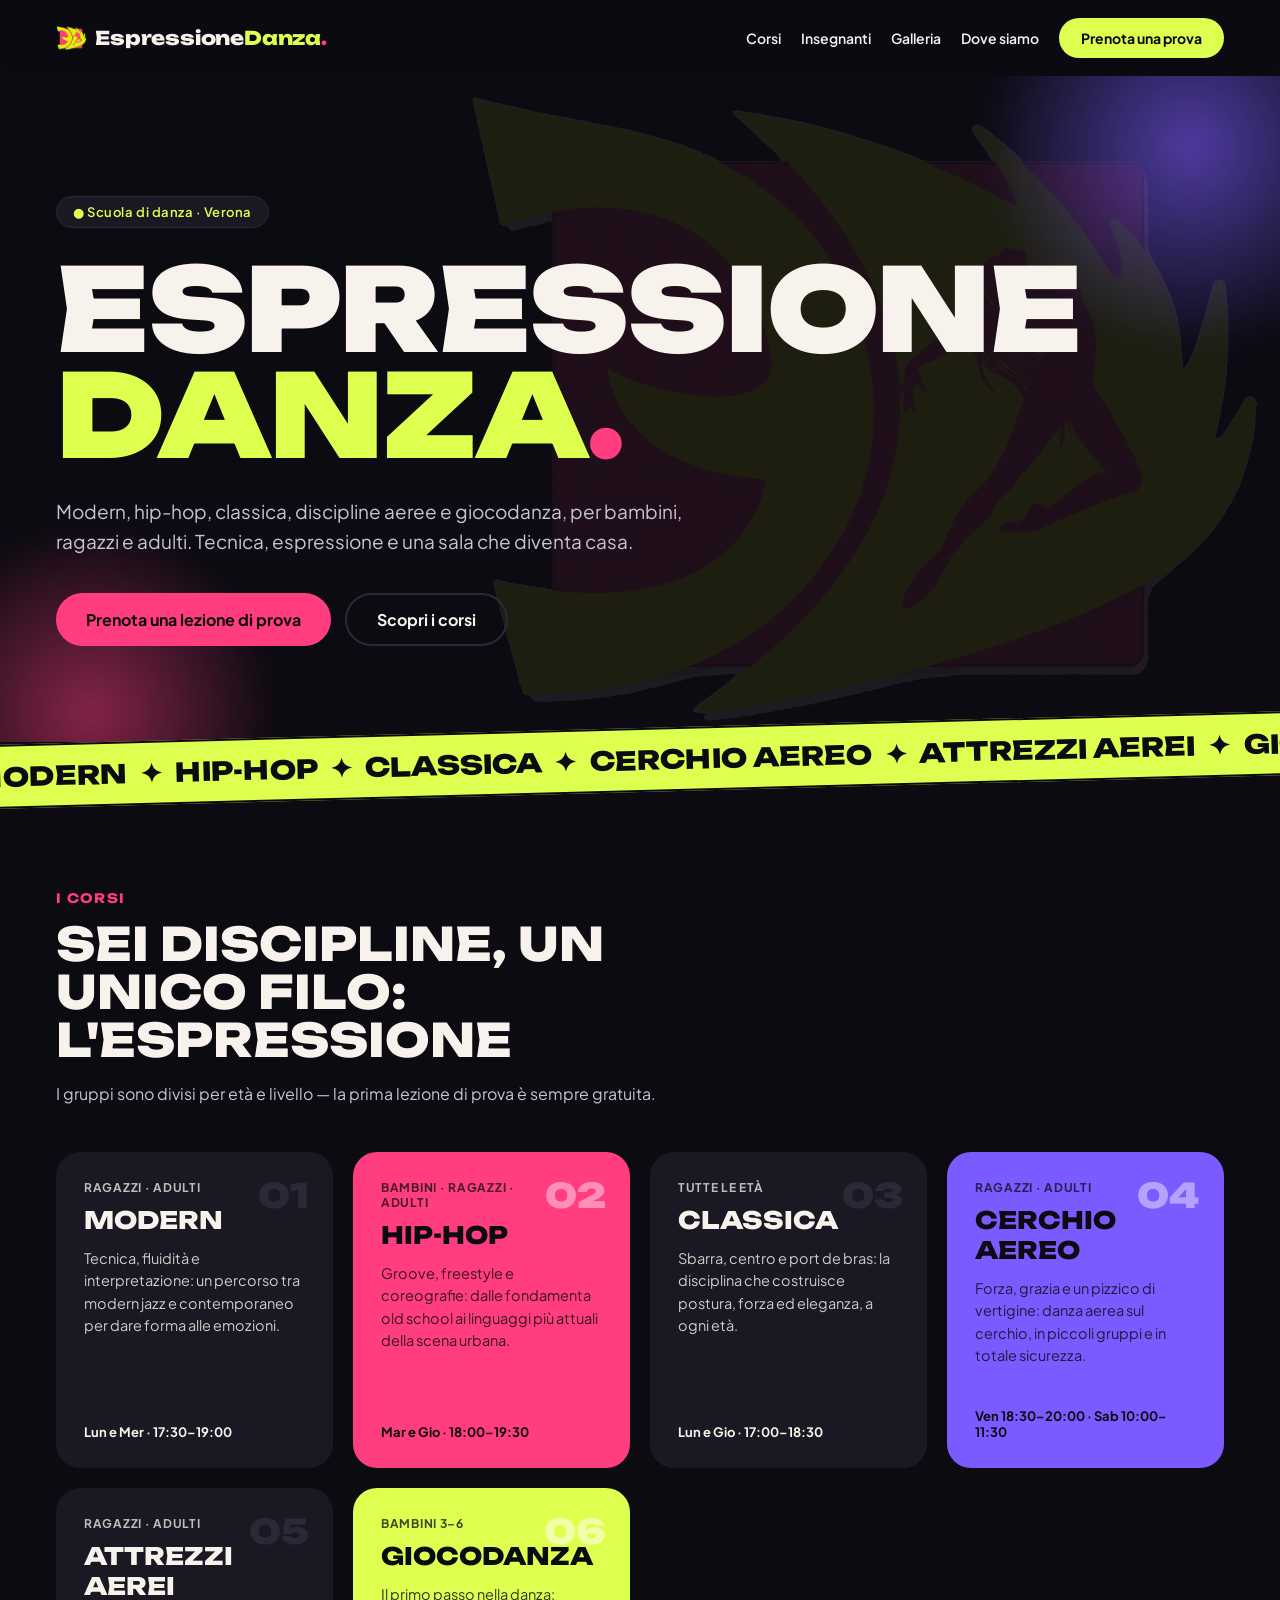
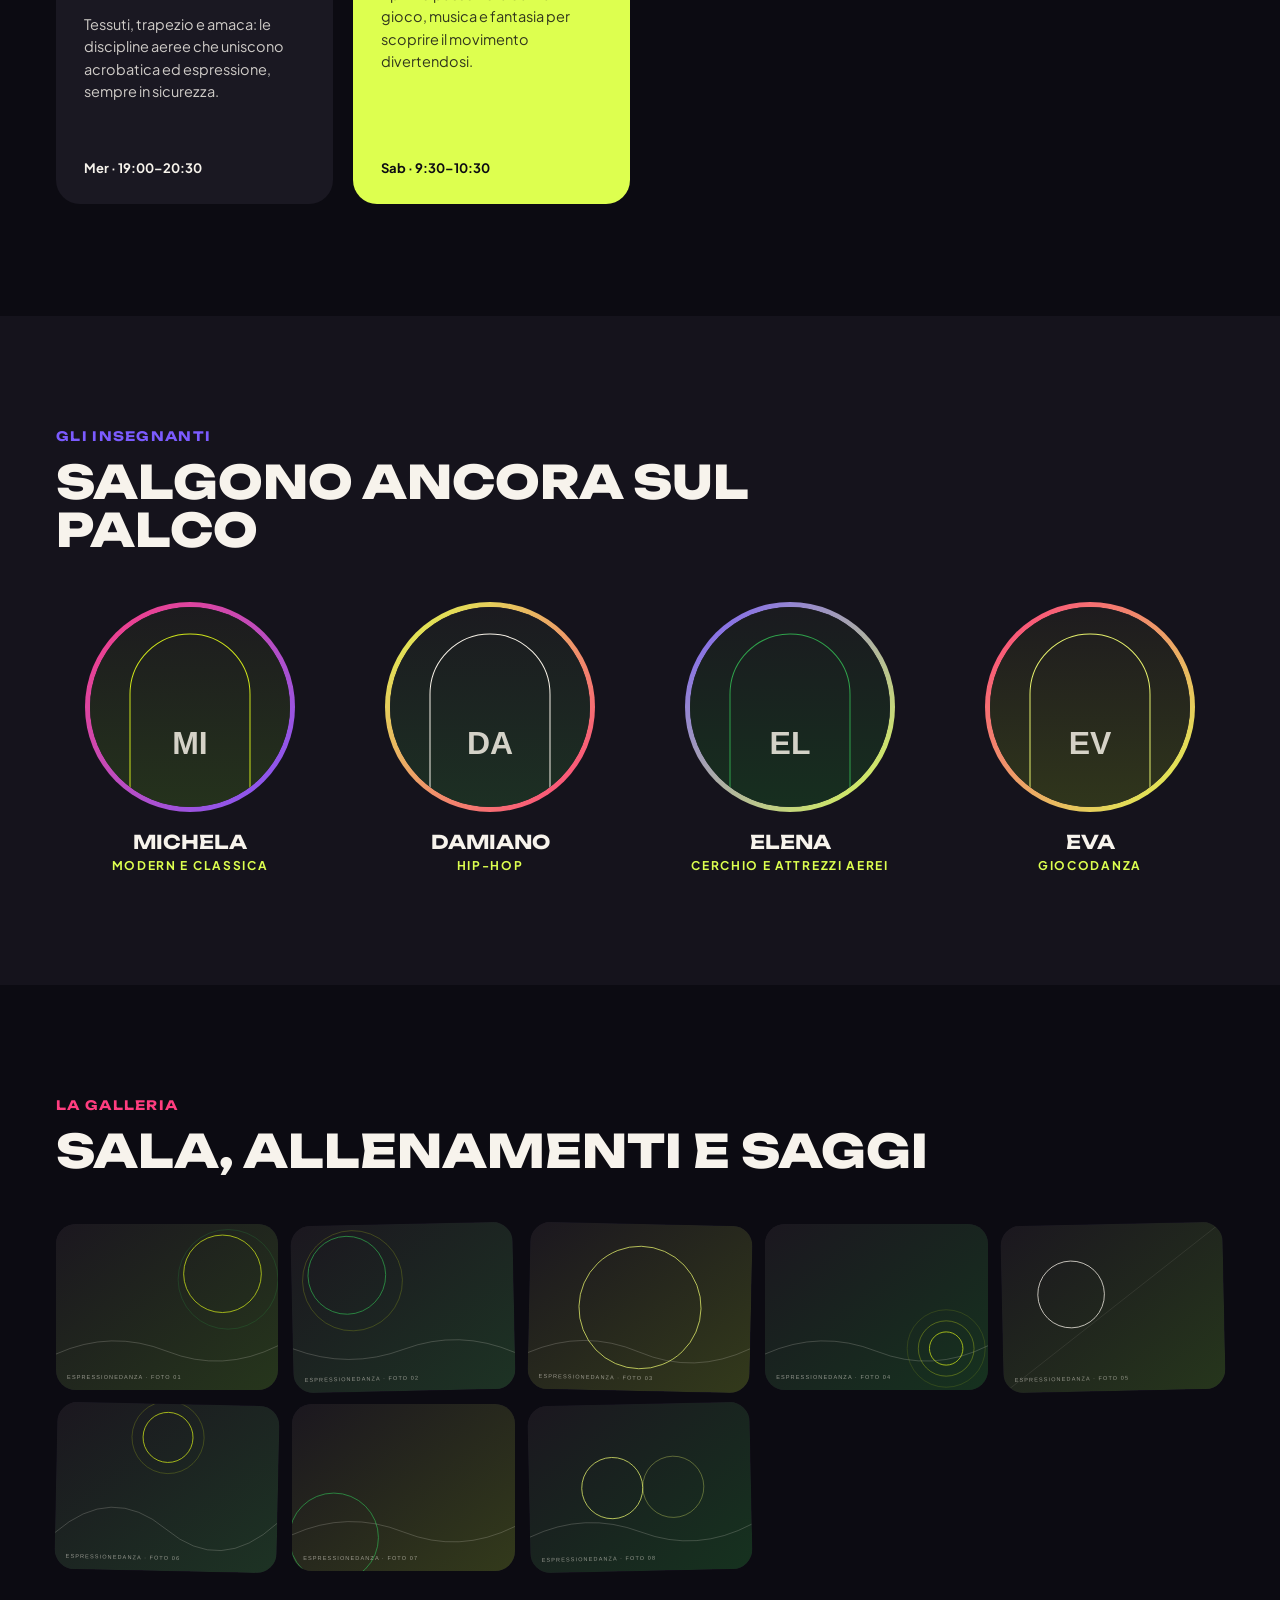
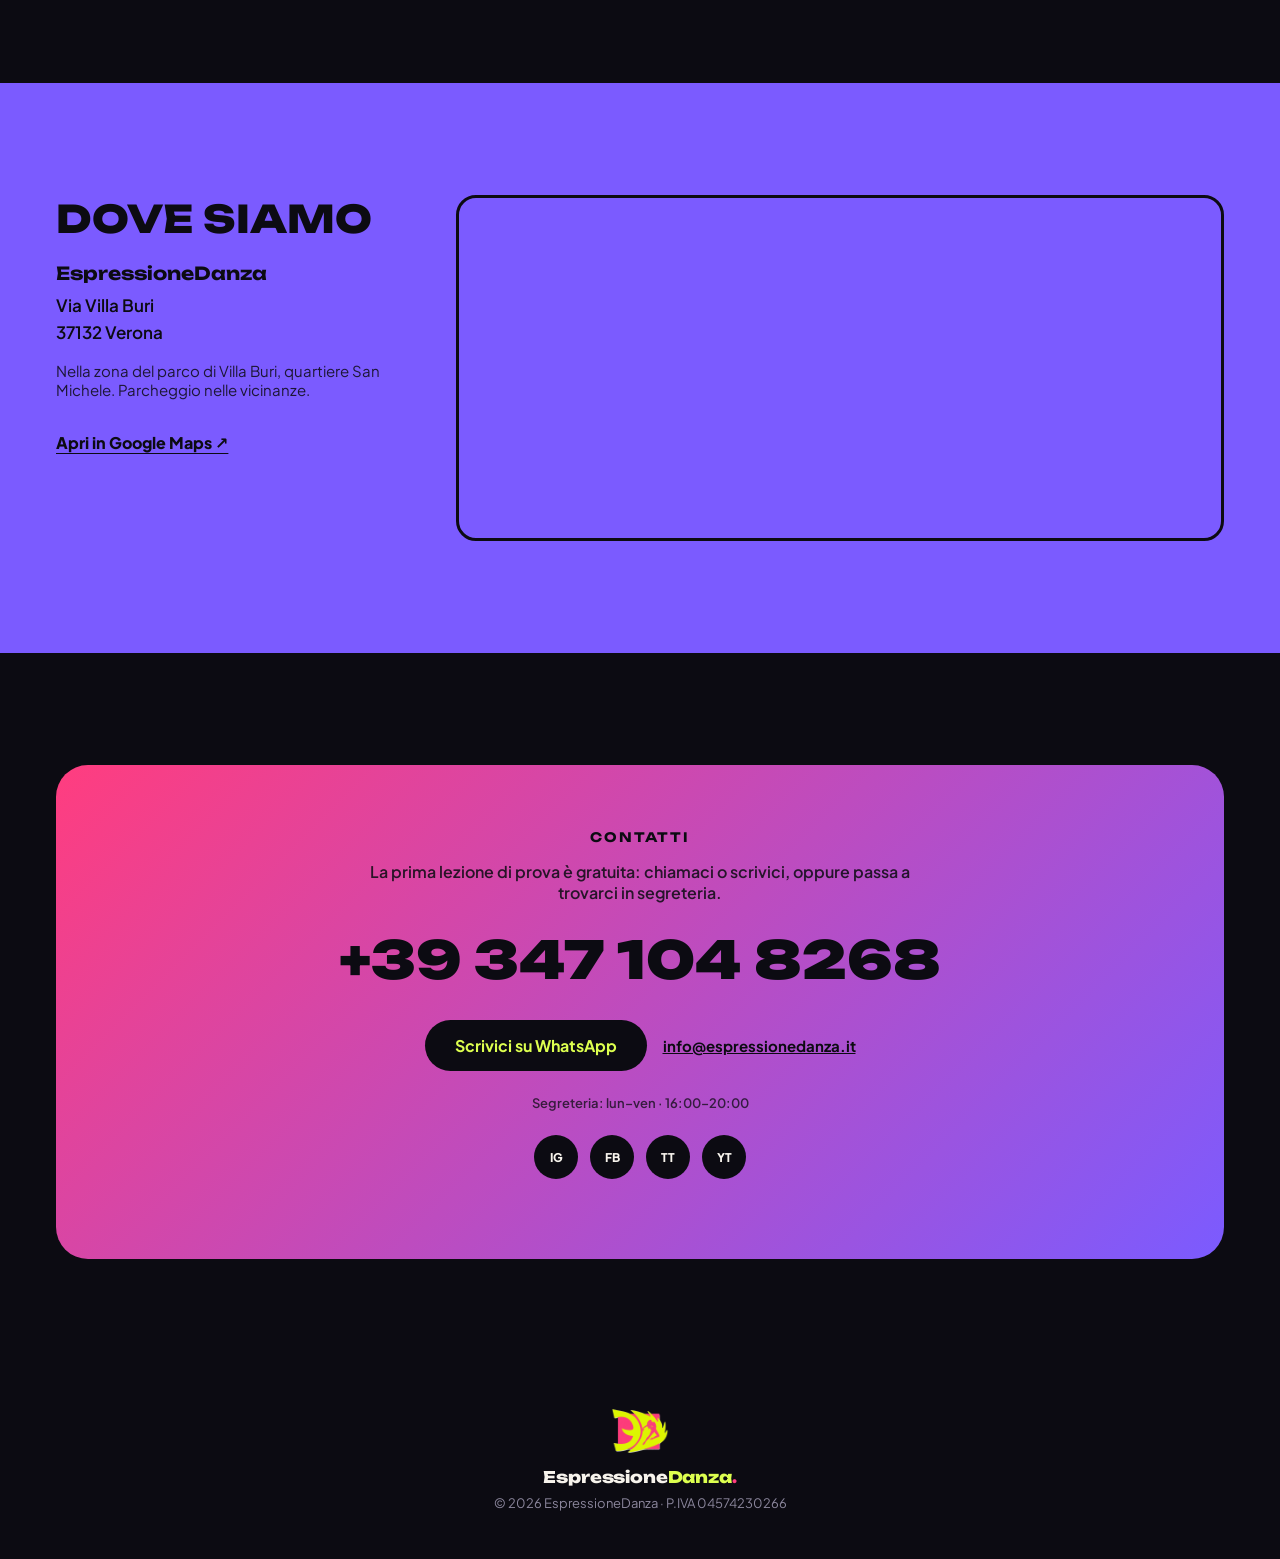
==== commit 4d20de33: "fix: aggiorna logo con versione corretta trasparente da master Porta img/logo-pink.png (versione cor" ====
--- a/index.html
+++ b/index.html
@@ -369,7 +369,7 @@
   </script>
 
   <script type="__bundler/manifest">
-{"1ca0ba00-d271-4e32-97f1-914e72c729fc":{"mime":"image/svg+xml","compressed":true,"data":"H4sIAAAAAAAACnWTwY7TMBCG7/sUo+kFJNI4TtItKI7U0hZxYAt0T9xM6qQWblzZbpNw4iF4F+77KPskyGm36hb2ZM3MP/P9HtmZPVTQblVtGW6c270Lw6Zphk081KYKKSEktIcKoZFrt2E4JgRhI2S1cQxHPjhI0Ux1y5AAgTEh0GeNVoKh3FYI3EgeKP5dKIYrUdV8p63TUGqn4fHXb7DaOun20ggodA37mh9rRnAlML8ByNaitHmmZC24+WD4WoragVwzrBDaiCFB6I5HSxlGCF1/+F6AzDq9A12WVrhe4+Og0EobhoNoGt1GC8yz0Kfz5+LoWjyLY5qcxd5a+NxVnoW9WV8yonAv762USjHcG/VqUL32I7287yukKZSAomVIvbLoGEZjv1SGUXJurXUtvD+jfwiGA7qY0GT6lAhO3BhB73ghXcdw+NZjjtP/AdETqCeaE/C/oPezeRxNrkHRML1EpVeoHXcbWDP8RCBJCHwBSgiklEBCCCQpgfv+7SS3L1EX6YLMR9dUesmMe6gn9UgnWgctQ7+xjmE68qN17YKSb6XqGE6M5OoNWF7bwAojy1Pdyp/CLwJBCeeECaxH1BXD5Mnc2c7FjVPM56vPX+er1cfl3Xw2ufs2gYc/sFjeL4HQLPR+8pvMf6f8L1e10Jt2AwAA"},"4ccb23c8-fd1a-4802-856a-7fee94c71456":{"mime":"image/svg+xml","compressed":true,"data":"H4sIAAAAAAAACnWSz47TMBDG7/sUo+kFJNI4/9qCMpFa0SIObIHuiZtJnNTCjSvbbRJOPATvwp1H4UmQ093CrrQna2a+md/nsXN7bqA/qNYS7p07vgnDruumXTLVpgljxlhozw1CJyu3J1wwhrAXstk7wpkPzlJ0K90TMmCwYAzGrNFKEMpDg8CN5IHiX4Ui3Imm5UdtnYZaOw1/[base64]/Rn9TRBO4s0yTlcPieCemyDoIy+lGwinrz3mMn0EHbnbQ0X4gUE6Z/AJYsYgWTBIGYN0xuBufNA0fY65yTZsPXvKjP9nJpmHetKIdKJ30BP6kQNhNl5Hty6o+UGqgXBpJFevwPLWBlYYWd/XrfwuCGOGoIRzwgTWI9qGMH0wd7Xzj55lWKx3Hz+vd7v329v12+XtlyX8/gWb7d0W2DwPvZ/iJvd/vPgLsrbSpwsDAAA="},"7df54227-f0ae-44a5-8585-c64c4c16567b":{"mime":"image/svg+xml","compressed":true,"data":"H4sIAAAAAAAACqWTz47TMBDG7/sUo+kFJNI4f7egOFIrUsSBLdA9cTOpk1q4dmW7TbInHoJ34c6j8CTIaXfZrbRcONkz8838Po3swh5b6HdSWYpb5/ZvwrDrummXTLVpw5gQEtpji9CJjdtSnBGCsOWi3TqKuQ+OgncL3VMkQGBGCIxZoyWnKHYtAjOCBZJ95ZLimreK7bV1GhrtNPz+/gOstk64gzAcaq3goNipZjiTHMsrgGLDG1sWUijOzDvDNoIrB2JDsUXoI4oEYTgdfUwxQhjGw/cCFNbpPeimsdyNGh8HtZbaUJxEi+g6WmJZhD5dPhVHl+I8iR+JvbXwqauyCEezvmR47Z7fWyOkpHgw8sWkfelHevnYVwtTSw51TzHxyno4XwzFKHpoVVpx78/ob5zipEqrZb64TwRnboKg96wWbqA4fe0xp+mXoCz+T1D8GJRfgPbMbWFD8QOB9JrAJ4gJgWRGICUE0pzA7fhy0vQ55jJbkir/JzPJPNSTRqTjvYOeoh85UMxyP1orFzRsJ+RAcW4Ek6/AMmUDy41oznUr7jhFvw7JneMmsB6hWorpvbkHO3/pWYZltf74uVqv369uqrfzmy9z+PUTlqvbFZBZEXo/5VXhP1P5BxH9siV0AwAA"},"13fce586-e28a-4661-866f-b42a73ec46ac":{"mime":"image/svg+xml","compressed":true,"data":"H4sIAAAAAAAACpWTwY7TMBCG7zzFaHoBiTR2s00LiiN1ly3qYam0oN5N4yQWrl3ZbpNy4iF4Qp4ETdoiLbBIKIqi+ef3/F9suQjHBvqdsUFgG+P+bZp2XTfusrHzTTphjKXh2CB0uoqtwJwxhFbppo0C51QctepuXS+QAYOcMRhU74wSqHcNgvRaJkZ+VkbgR9VYuXchOqhddKBtIMVGBT++fYfgQtTxoL2CrbNwsPJs80oaheULgKJSdSgLo62S/r2XlVY2gq4ENgg9F8gQTudPPzlXE4F8WAtQhOj24Oo6qDg0qU62zjgvcMRv+YwvsSxSksunZv6beZJnOb/7ZSa09ClVWaQDLLW82sbnt7DWxgg8ePNy1LyikWQf1u1lbKES+MAnDGaMwQaynMEC+JwNLz0cbuZs0Dfkuc6zziqC9u6LEji6e3ef8cVVSC4wGcVRyhAXVR+hF5jRlJPA6Q1NczYmtdxpcxK48Fqa1xCkDUlQXteXftBflcA3+aXs/vy90XK6ZPc5gtvLrY4ngeP5FIEiE2m3Le3qTlcVHfTDqkip8Veo2X9C8TmCUTEqnwSKto3Am39QPQe1XH9aw+oDLB4fV5v1FbCg61H+BJfMQApGAwAA"},"a83dbe03-ed1e-4dbc-8db2-147ad784a20c":{"mime":"image/svg+xml","compressed":true,"data":"H4sIAAAAAAAACpWTUcvTMBSG7/0Vh7MbBbsm69ZNaQobbPJd6OBTdh/XtA1myUiytfPKH+Ev9JfI6TbhUz9BSinnPW/O+zQhRTg30B+MDQLbGI9v07TrunGXjZ1v0gljLA3nBqHTVWwF5owhtEo3bRS4oOKsVbdyvUAGDHLGYFC9M0qgPjQI0muZGPlZGYEfVWPl0YXooHbRgbaBFBsV/Pj2HYILUceT9gr2zsLJyqvNK2kUli8AikrVoSyMtkr6d15WWtkIuhLYIPRcIEO4XD/95FpNBPJhLUARojuCq+ug4tCkOtk747zAEV/xOd9gWaQkl0/N/DdzlmVLvvplJrT0KVVZpAMstbzax+e3sNbGCDx583LUvKKRZB/WHWVsoRL4nk8YzBmDHWQ5gyXwBRteejhMF2zQd+S5z7POKoL27osSOFpP15t8dReSG0xGcZQyxEXVR+gFZjTlInA2pWnOxqSWB20uApdeS/MagrQhCcrr+tYP+qsS+Ca/ld2fvzfazDZsnSO4o9zreBE4XswQKDKRdt/Srh50VdFBr3dFSo2/Qs3/E4ovEIyKUfkkULRtBE7/QfUc1Gb7aQsPH2D5+Piw294BC7oe5U+xCQnLRgMAAA=="},"b3f3b9d4-9a57-4577-91ae-65fbca8132f1":{"mime":"image/svg+xml","compressed":true,"data":"H4sIAAAAAAAACpWTzY7TMBDH7/sUo+kFJNJMPregOFKXbREHtkD3xM2kTmrhxpXtbhNOPATvwp1H4UmQ0y10V1pQT7Zn/jO/v78Ke9dAt1GtZbh2bvsqDPf7/XifjLVpwpiIQnvXIOzlyq0ZTogQ1kI2a8cw94s7KfZXumNIQDAhgiFqtBIM5aZB4EbyQPHPQjFciqblW22dhlo7Db++fQerrZNuJ42ASrewa/khZwRXAssLgGIlalsWSraCmzeGr6RoHcgVwwahixgSQn8YuphhhNAPg68FKKzTW9B1bYUbNH4dVFppw3AUXUWX0RzLIvTh8qE4eizOk/hE7K2FD12VRTiY9SkjKvf0udVSKYY7o56Nmue+pZcPdZU0lRJQdQzzjBCqnmHqJ8aXHitb3Qpvz+gvguHo9fUsiabHQHCPTRD0llfS9QzHLz3l0Py/nIjOA8WnoPwcUHoeKBpnp6gke8TacreGFcN3BOklwQeIiSCZEKREkOYEt8MjTZ/EzrM5zfJ/7u8A9aQB6UTnoGPoW/YMs+GOdOuCmm+k6hlOjeTqBVje2sAKI+v7vJVfBcOYEJRwTpjAekTbMEyP5v7Y+UvPMixny/cfZ8vl28XN7Hp682kKP3/AfHG7AEqL0PspLwr/b8vf82yTc98DAAA="},"17f233da-21b2-400c-ad8c-5a3766e7ea81":{"mime":"image/svg+xml","compressed":true,"data":"H4sIAAAAAAAACpWTz47TMBDG7/sUo+kFJNI4/7pbFEfq0hZxYAt0T9xM4qQWrl3ZbpPsiYfgXbjzKDwJcrpbdSutEKfRzHwzv8+WndtDA91WKktx49zubRi2bTtuk7E2TRgTQkJ7aBBaUbkNxRtCEDZcNBtHceKTg+Dtre4oEiBwQwgMVaMlpyi2DQIzggWSfeOS4po3iu20dRpq7TT8+fETrLZOuL0wHEqtYK/YsWc4kxyLK4C84rUtcikUZ+a9YZXgyoGoKDYIXUSRIPTH0MUUI4R+CH4WILdO70DXteVu0Pg8KLXUhuIouo2uoyUWeejLxXNxdCmeJ0mcnsTeWvjcVZGHg1nfMrx0L99bLaSkuDfy1ah57Vd6+TBXClNKDmVHMfXKsqcYxf5SKU5Pk0or7u0Z/Z1THL2bL5Jo9lQIHrEJgt6xUrie4njqKcfl/+REyf+BonF2jsouUDvmNlBR/EggvSbwGWJCIJ4SSAmBNCNwPzydNH6JusyWZDG5pMbnzGSAetKAdLxzMBwNoaeYTfxqrVxQs62QPcWZEUy+AcuUDSw3on7sW/HAKXonkjvHTWA9QjUU0ydzJztnJ86wWKw/fVms1x9Wd4v57O7rDH7/guXqfgVkkofeT3GV+99U/AWWWh/fdQMAAA=="},"14f53be0-d16e-4083-a75c-147417977b46":{"mime":"image/svg+xml","compressed":true,"data":"H4sIAAAAAAAACnWSzY7TMBDH7/[base64]/a74Rx0mVV6v58qEQ3XMzBHMQtfQDx+nrgDlvH0EH4Xew5fiBQX7N4BOkjEF2wyBnDPI5g7vxQfP8OeZqtmLV/Ckz/Z+ZzQI0kEakp97DeDCEgeNsHlYb7aNG7KUaOC6sFOoVOKFd5MjK5r7v5HfiGE6vyHuykQsI3XLMH8xd7Pyjz2ZYVpuPn6vN5v36tnq7uP2ygN+/YLW+WwPLijj4Ka+K8MfLv3kOXJgLAwAA"},"e68f857b-6aaf-4549-9d7c-01a56449c39a":{"mime":"image/svg+xml","compressed":true,"data":"H4sIAAAAAAAACpWT0YrbMBBF3/sVw+SlhTqWncRxi2VIYFMW2ga2Je9qLNuiimQkJXb61I/YL+yXlHES6LbdQjHGzJ2ruccSKvypgeGgjefYhtC9jeO+76f9bGpdE6eMsdifGoReVaHlmDGG0ErVtIFjTsVJyX5tB44MGGSMwag6qyVHdWgQhFMi0uKL1Bw/ycaIzvpgobbBgjKeFBMk/Pj+CN76oMJROQl7a+BoxMXmpNASyxcARSVrXxZaGSncOycqJU0AVXFsEIaEI0M4Xz5DeqlSjsm4FqDwwXZg69rLMDapjvZWW8dxkqyTZbLBsohJLp+ak9/N2Sz9xUxo8VOqsohHWGo5uQ/Pb2GttOZ4dPrlpHlFI8k+rutEaKHi+CFJGSwZgx3MMgYrSHI2vvQkMM/ZqO/Ic5tnrJEE7exXyXGSblbpfH0ToivMjOIoZYwLcggwcJzRlDPHxZymWROiWhyUPnNcOSX0a/DC+MhLp+pr36tvkuOb7Fr2f/7eZLPYsLsMwXZir8KZ4zRfIFBkJMy+pV09qKqig757X8TU+CvU8j+hkhxByxCkizxFm4bj/B9Uz0Fttp+3cP8RVg8P97vtDbCg61H+BBG2ISZGAwAA"},"c44ba68f-c1c5-47ad-97b7-aca7f0673660":{"mime":"image/svg+xml","compressed":true,"data":"H4sIAAAAAAAACpWSwY7TMBCG7/sUo+kFJNI47SYsKBOpCy1Cgi2inLiZdJJauHZlu03KiYfgXbjzKDwJctotLBIHTrZn/vn/T5OU/[base64]/iUi8DxhqOVM5+ZsLRIl+IeXFfSM5pGYLdyVqFI+F4Gs2j52BeK1drhronnOQCoT6eL44wm/xfzPTPmGcx5uQ+BAXuA/SE1/HjEOZF9LYmJI3cKn0knDkl9RPw0vjEs1PNue/VFyaMKJpDYJf4mGFawut7ugvP7/g8x2q+evd+vlq9Xt7NX87uPs7gx3dYLD8sQeRlGnmqqzL+zdUvvDhFmfUCAAA="},"a3d5eb1c-0c3e-424a-a223-fa3bb1fd6db1":{"mime":"image/svg+xml","compressed":true,"data":"H4sIAAAAAAAACnWTwY7aMBCG7/sUo+HSSg2xk5ClVRwJdqHqoUtb9tSbG5xg1cTINiTpqQ/Rd+l9H2WfpHJgEUvFyfLMP/P9M7Izu6+g3ajaMlw7t/0Qhk3TDJt4qE0VRoSQ0O4rhEau3JrhmBCEtZDV2jFM/[base64]/hFICjhnDCB9Yi6Ypi8mDvZOZt4hPls+eXbbLn8tHiY3U8evk/g6S/MF48LIDQLvZ/8JvPfKf8HNdkayHYDAAA="},"30f0fbae-57cd-452b-a457-61b3feb62c81":{"mime":"image/svg+xml","compressed":true,"data":"H4sIAAAAAAAACpWT3Y7TMBCF73mK0fQGJNI4Tf9AcaSulqK9gEoL2nvTTBIL165st0m54iF4Qp4ETdqutMAioSiK5szxnC+2XIRjA/3O2CCxjXH/Nk27rht3+dj5Jp0IIdJwbBA6XcVW4lwIhJZ000aJSy6Omrob10sUIGAuBAyqd4Yk6l2DoLxWiVFfyEj8RI1Vexeig9pFB9oGVmwk+Pn9BwQXoo4H7Qm2zsLBqrPNkzKE5QuAoqI6lIXRlpR/71WlyUbQlcQGoc8kCoTT+dNPztVEYjasBShCdHtwdR0oDk2uk60zzkscZTfZIltjWaQsl0/N2e/m2zyfTB/NjJY+pSqLdIDllqdtfH4La22MxIM3L0fNKx7J9mHdXsUWKokfsomAhRDwAPlcwAqypRhefjKYLsWgP7DnOs86Swzt3VeSOFrP1uLd/CokF5ic4zhliIvUR+gl5jzlJHE25WnOxqRWO21OEldeK/MagrIhCeR1fekH/Y0kvplfyu7P33sEcHu11fEkcbycIXBkouy25V3d6arig75dFSk3/gq1+E+obIlgKEbySeBo20ic/oPqOaj15vMG7j7C6v7+7mFzBSz4epS/AHIaB/lGAwAA"},"9e9ac412-d63f-4af8-b5bf-01f262ed8ef1":{"mime":"image/svg+xml","compressed":true,"data":"H4sIAAAAAAAACj2Q226DMAyG7/sUlrkdTTgMVRNG6lb6HigNEC0kUxIR2NNPFLorn/R/v+3azwMskzaecAzh54OxGOM5FmfrBpZzzpmfB4RZyfhpF0IOHKoSqhKbE0DtpAgQ1SOMhFWJMEo1jGHP3UKYlQi90powyTi/ZTk2NdtET7VQTmgJYiEscgSx7tER5vylM9ZIBB+c/ZaEydetLbLrq5Ee1uWG3WlPcJBLgIO6EpYZQm9NSPtuUnolvDrV6TfwnfGpl071x9yrX0mYV0cZj2su/H+d5P5+522FsFmknRGjdYSTejy0xKat2dZvTvX2tuYPtqMTN14BAAA="},"11a593ec-bc62-45a6-83fd-4601f5b6df07":{"mime":"font/woff2","compressed":false,"data":"d09GMgABAAAAAAa0ABQAAAAADOwAAAZHAAEAAAAAAAAAAAAAAAAAAAAAAAAAAAAAGhYbbhwoP0hWQVJtP01WQVJGBmA/U1RBVIEcAGQvXBEICoMkgmcLFgAwhEwBNgIkAyYEIAWGXAdiDAcbOgtRlHLSRcD8TEzkdoghPRuspKefbVnJIM5yRfA8vZv9uTNJSCZY21Scrigr6qyJ/C3sE1OFKuVP3e+lxUTbYio1zb/[base64]/zNABjTQMBwEVRcwcYBUCObLERABAgjAA1M/ZSa9hSi4OlpsnZ2KBOVUsAZlRGl1W0NZ6gSwhQPIAFs7YFL0QS91vRQgdgx2VDAnIegKpQvwAJIoLgooBAGtCJcHizg0TDiz8vhPgIcVXaDJu37ZyDAIjFy4AAiC1JAA0olJwN6nFAACQk/[base64]/XXPfRR/5pH3xA+u5uS0798EPJ3Fft33w36Wc+8E/7aIB/9fvvb1pE9erNXLB9mkw//cSg8Cnx03VGXDvZnRzKqV9Xkhn7eRHb3wVjHpg19nkZpX9bBU+vnHegrsuQcbW9Bi7oO33h+8SU0Tly/MbeYUuG1cftVz6oNxrW0qH1iezq446fkDFo/rgvTkqt7zmteFzncZ0uxXti09FFF2z+C7CODpjUudOE5NSeb3bv/mbPKcmOEzpWQ3VBgBAuj/AOY3qMm7UvgA8qo3+qvAUBBAX0wADQG4AG+jCKaSxkBe/zvcTG8jRpRZgqhCog4sd++cOo7J+/RdvaaMoc78Ri/PNPSclx6fDvG1Kt3qQFi1rq+5EaavTtt9TVvfvucYsA5wc4oESU+E1ikF9TkrOkIsIH5Fawx7SBNLnMcWlM3skBluCmQNs7GeyFvYVDamsqwhxx18n/+WdxzDgOLU1AqbUlb3m+KOT9+ONvY/7XlrdLS//5v7nN97XHj0VzJpJvz4spq0V7ioXDuv2YrSxtF/KZmvbWfKtorXSh8dfvgGu+ev/nFSaXM6jyuCE/f/EpmuP7Rqu8R98vP/+tXUdrOgKlZP9Q/s+fRF9+3CHZd4EugfPv158me9X7v/6aSMCxMJmIr//65bNXngl7+uiPP5oKx+y27D8trp+psUzMacpm80XlnYeMAct0LynxhNYgaP3dtn8/LBAi+ksr+7NvjjtJV+UXrz0uLXV1x08AZRN1S2A8EaVE5afk/dfGjz//+fdHn36Xdttz2d9/z+bawZ8/slNN1aYtq+ZPGzNuPGdwOsfYflwmHCkPgs5DcKizvdpS/3gEUMW9/lvQvWp1bGTW1fpngC/uSVYAfH3TeSusL8TtlHUD4KAAEHjahk4YpuffGwEBN/dUmpHqdHyJ3Ap8O3UlQ4gCNrMRwLBBKiskL6a+RoBi/9XGlgc8L4/[base64]/LWjacYxvcttnVjWg5h0q4xw6rZyejSpZVZ78LzC4uyDNRQ4bymHSTMyM+SZ7D75mg/7YTlmNz7W8T00h0VEiGKB+F7iWYZFvSTiA4LVxttm2ATt5EoUWLJbY4EnLGrfsvEROlHtzlKn3H9VUT5tU/2dt3/EBv7foYzV/W4upyj04woO/gh6Vwwt3WGQAA"},"870d65ab-a50e-46eb-be52-fa64c5dcf397":{"mime":"font/woff2","compressed":false,"data":"d09GMgABAAAAACCgABQAAAAAUsQAACAqAAEAAAAAAAAAAAAAAAAAAAAAAAAAAAAAGoFkG48WHIJIP0hWQVKCdz9NVkFSRgZgP1NUQVSBHACDCC9cEQgKrWSmfQuCKgAwvloBNgIkA4QeBCAFhlwHix4MBxvWTCMDIfOAQILvbVHUrE0qBtl/KNCOMHaJfUF0COHByZIlcm616NAwyCuXoCE0Vpz656ZxoYMPoZ1xoUFUd2geN7sWQiy2xjQPPcSWn7JtkC3cooyQZBae5+m0P/e+yYQVF3aWcIqV2zX8QczwtM1/B30HDBEU0SkiKPRBm2QrIGAGTsxirv0dsfiRi0qe/9jT3XPf2y3RaJJSZSPo/DE2+UVtepaXQjzvUy74TEczGbjnUM6uemmaAo6H5CWlPZorZ2aBPpfLAcsiqjemql9ha1Szh061Tpb18xGGhtz894AQ8ol+dV2rNqy9kuo0dfoymbX+NU88Cbk4FiQcHJYGFLBlfzSXTXjhkk24TCAU6iNXZ+taVw/4wJzvVc30O72zK+lYkonWoKoNy4G/DgJfE77ydPm92r0973olS9YBBXRnEhhks8wjuNKB8S50cQB5zRvii8P8I3jG+SG/ksfrl3f+j8DztXSWu/9fOqU7uxHuIjTGQPY21KVVF0C14uqiLqjWFBqNUIzHaIPN0HGHa2Aw/Y5Fu9Xv9zn/XUgrmrYn2XA2E8RxhBEReZv0v1fqpSEYok3+/Q2CIRwhEkQMDoisCkHkJAVRnA5ERZUgqvGAaKIORFtxEJ10gxhgCMQo4yAmWYQlnXkYBBgEC3QHaAMQKx9AARHvPLfHudd5UH3Mf1xjqI0aw3cWxvsJk1guUYJskAuEYXFE7YW7+E0uCMH8b7Am3P4fAwjiS3wCWEDgdwMj6MVcBKAmEyCAj/xMMHVeNg6ANuSjfQENC8BxKCDo4K+/L2CuuxKgSbrg/dpRa21sLEDwIFZoHMGYjAQYeMTDteOePgT9XQ93etvHQ/dyTw7Zzq4fcGGnD90x7Rz3gdZUXv68zMIgf3cCxq587cMhe+j6AMdtv9UY+Tx9wIASSE3THNDENOt7HKXmaETxViThKY42NsAN4DSVYGK0JEeFl9E7KIPesJjyl0tZPi4L46jkHGmmJuL2a/dAIsEImhqUJMKTPQDHq/kFoCSO8VSUrq7YA0HtBPF0I5lu7ZQw4wnmhBUkm9QsUltVIsowATjWGDKGcJyxnrEeRFYrgWcYDDAds3E+FmIl1mIr9uIgblS7BJS3DnfhLOyFtTA/rympQ3zQZdVWIIKwrCovZadxtdI23xXwRyWsl0PsUr934TDlyxAbNlNWBgsgA7uxA+nY4F9gFPbgP6GXo0CrVA2FIOAMxGdUDP5HtFE8CB5UbqYOoENaGgQfk7PD+b3ckFycZpyP+zjhCVLH1Pk2Xuq3oerHlqTPSec0HZsrKVe3Mmjt5PtphO5ruPNxF0/PyaH4xwTjxhbsUQOjQWlgOqmFzyDgVWVQKFwdgS2GcZiEya1haPSK7kjE2FS8QDgSHVYlJmIIYzFJhWUwBpPdOFP4ityhJEdenOML0i8P2vv4/AHatWCKwbvwcnKC8bkhD0KoE+KJo8ONM/8AnRppQmZFwhBPg5YJn3/cMlWhKmwmQRQLLoJIh0WYaRHmmoV5IrO6HUgEk9LufUJ/[base64]/THpbAJAJt+cGAJoNIBCbAxqlgPzuu6h3qA3dFBfo3HYIoHF36dItwiyZuHKuDCjwYaHNt74NHxGW888Kd3IHuCJ1PgKUGUATeyCQExZB8KBALBKQF2b890vrYGHgf/vRQRAiFRAysAlp1AsCEIub0FtcUhQMq6gsLtez9NFu+RWdPNoh1euv9pmcXCTTJQAoRQXVWFroLDgZ039eXDgswr57s4e4JEaiiPR52MERYxmvyfNwgbvHcRCgoxJJqNdDDgzGFA/wQ59wsNhedIadw6D4v9A1GnCuD+4ToCY/kYW5ePhKqkuBy39HYKiGzqNQnM6QMm1Q/[base64]/gWtEgKtRgMkbAFioMzl9BhlKe4Sd4JJ+whAOQSUfbV3r/iSyLcZMjWI26OodCAmFkjiTSedbRRAKjsnkM3P4sAzHoguDSDq9iM4W5NYawFmZSJlNhf1hcFYmjt6bmUcn4qKYxLwWaBUYc2awDUgK6YNjlEgDNYk0QFQQxyMr27YBT7cqX9zBjh0U3L6d5xE8FVAwhq8CCK5ty3YzU3CHECjuegduoBD8UfmtPhnoXT2EP0Y/eS+UeYCD3H3/1LMC87nfc2ooBsFUQgLiEd8fh9hg5d3FCf5tppluJAE3IJ2Y6JblLnuyHkQ++wl4FO6jMss4Qhp7MO2tg2CIdddPW7+CqKB3ZpHyKtmq4EL1JWUlFNwrBfY8MOcFVzIpENXwqK948UNJVSj891VCgWqbIQR0ReFSUROUI8vjvag5xJuVWDPoe/hRSBMJ4lDlK88K3dpDTT4Ghp7bGt3yRg50++ODU9T1keb1dK7G+7Zu/Sg9tyxveI76Ef1AfRf6/hpEBfkoLZ6KdNcvFkOis/VIJEIF2yEqaImhxamhKByLpGKYk0vvKx++vVu3NuVnLBLe8hSAM7925ach6G0ZskS5Y4tNzLdp9UiEFlKRLj3taaZQUxfoYM2Tz0KZlexjfN6Tb4Z/Bi5GY623/RPN7o9ixBgKErERT8o1qw3uKn313V3q3oYic0rlSqlfd66OQopEPNGihxNa+HyVjzhIDuKV4b8AQFbtv3F6iq8ZX/ebXk+C3DueZYP8sEPqOBY+cOa7R5OJJ0aGE08+2pB+zPN4bN5lW9/QYF+Xbi36OIgf+O/sTdg57xz+Jm9NJ3QAzB/YYOjqLr8uEnGeR2zQB1xmRdPg95j7Ff6oOG0ykidfuc023WhqLqWY/xvPNsqne3NYX9za+MgfnGqHvLL0TpO/XTzrWpy/CQlO9miOeM6Gzuo2hGqler3zSdHVZU/Qsgmzb4Y7C+LFnGqoJD436zuYnsTdkNiV5O5MJrA3JME+tzVYKrNKxSU2r+Lpn3m2D4vuFgj4GZk+LJcFlZtQe6VB6UZzrPz/Tfo6rqwyKVOFtEPe1DN/PxQoAPd1cbAd473eSZdtIRS2zU+4fPZU5c7Xot4z3ql33h6sMXl0Ma2qsaJC1ZjehjptVIs2VFagjREtMCHeKZd9MRy2zo053RVJsdFVnERhdsHnjnuqN4hjQZVKFVErGoNBVXNcra4M6jefsA5XJfnAz/ayPTOD3kFQc77HwIn4Zl2uhXDIOT/jCgRmnI75cK17AaonLjRBg7MyqRtM6qZYs3+tDFN797JYXyx7ln/Pk5/qEkdqJr1z/8TAiKFBo2muqfW6JTzTLpHodMkx1Ohle3uxJQ2Vj00rZe7mLuOdpLl15znrrGUsKAT1f9JxZ07ctJuuNGwuDkLmnfrw21tZb22tO91wFj3uFgPKlurWSn2X0aTvaq2o1oUlG16GvBF34/31EYXcJTwnOCaRCqznhKvO8Y9KJXzbudd+rfm25t6pmk9rQPdipymhaxkYutV88cHh23titwPKq9zYga/4ZtHjhu7lGO87aA7w27eZ+D4hROjaOHl7ZOr2uCfpTgLcotou4FulLskPItEPEqe0xNq8PWBa5JyMt2fRy4trqgKy/splBAqq9Vrrw6WnX11mov7iGx6Mn+iJ79iren3dt15TKQ8jp4mT90ufW1lleplvCkH3+usLysZZZtZbuZS63FcqHHTVVjHvPPj0/SXi6kVwPaWu4s8Ogc+KnaUVDXc8hc1hF1UObkWps3irsB+5wCFIx0ezkpUl/MAnW72sWwwMGvXion3CWENeziNCHnXV0XlVetRa/40R1j1aQSufMuQOfWq3ZHqaMkMzZG/Kw9LsX/aoddn3vE+b+yaBvwCmtAsJBLhJ8TaPnGQatcz53xWwwj7/2wUE0bqQTi6i92eLqSaUTKVa6xJTnZHMpI7ljmJtLunxhk3U0DNiSQ0YHHBEitDJZ6SQejDkAIzsdNqn5x/lN23mfRGi+WXnrOaXnUm+SJvs16J2ye6IFKGTz0iRPQbLrcNZ+UXK3qYkhgtyeBPyFm7i9KZzSGVlrnkZZLWgvSl+rkY9Ku5bEFpn6BA4Xi8gG9BLOXoZg15KR1UHNmm56JmfVv/[base64]/kOG9/eXr+30cA4AdNmy86087awAm6EphtzJqGkkKYJGN30ZfZr7rMT2RVTit0UIbMVeKsNsw+QzUxAaXb0rnuNVIoP8d9wlb8lGZRGq+weQDecpwKSI6oBPfXkW4eULBs9rkSmBbXvb7MnimdE3Dv46RMu6Q1/5S2NdrTA4p+zZgTluNmHwQ9a4yICVb9CdAjlILu5JE1+5gTB/0pFfZXxyYejjcQdEUwT6nb0+sZV4hoQCyY460yC43gK21eq+aEK87JUpQx0Ghm0UxFs4qyaK9RS4PH9avYwIWIc78KoiLcA5JMnIkzcSYO8ULDcJkcz9Mu6fP1Wm26ynFl88kZgcXqnhweZb3flUBzRQ78ymOvfidv2WXLVEigczrH/gMSQFCQ6rkNQIIBQC4K1byapEzbyDJ2cIwrPOIDvuMvUfFJGjBjk+W2Ouyih9771t9a1/aOdm2XdGP39eyUHeuEpmUGZ35enUvzYHOufKvWs/Ht3rG9bTev2ZdwH+C+YzfjTfggvgU/iJ/Hr+Dvxj+FfwP/GdvHiqwWP0N4jPAK4eP423gxLscJxxFZRBGxnOgkRokdxCeJrxM/4/[base64]/Qg8vxMYeBKGMx4+Jy2jgEPRxq/[base64]/u7hi/B1wAAPAhS/KVAXn4cQlSdu1kANOKj+YRVDUbN/CeGpAG/+AMTQWSSFGauvMzhrJwA98uyACLBF5sXaeiVlud1T7jp0BCb3V6xwqjz7fvNOo1yUzBTxdj4eeo3L4Z0p1Ic7vLRVJ7GT9CFTOce1sJuFLqe+lXV/JhNKSosq2F6WpA29TjOB/GP3Q7UURIAah1azlEvgpvnoq13pXdMAuqmytZKayKL0inxtwYD+tgHH3KSbYNfL6weCUNJf0FDwyOMMBKKpUG8sUsM8sr4VRPMMhbPB+fFQqv58pLY1V5u/w0FXcdH8Pi0Y9Kn98Flsnc7KIouFdSCfWJbB5HMr716qigzWs6UzrKi5oWxBlJGwuHeFZcAxdjxCHuOoozn5N1Y/[base64]/Ntc0QSkYI0NcmBwGpXrWLHCDrANleoPLqm8mgcP8x3BkfAlLaClIcVY7s9PK1R20aff2OImcJUkRGjKnMEte4kB3OksLSwZ46PNEWejYnSXIFLqKqdYAxwAZJiyOqcO/Dg64fgjZbW5dGb5yFxLs9IS6McQ/qOydZlzXt2vLhFj1oVi3wM5OFd1HojPVbHDQ5+nRygViJ/6hRs/U8jjx/MptDnLGikbGkQiZu5Cp31SvaOlkkXkaqJjpWf7hKOFJQa/yYMvj5Ou/[base64]/R8mHbT2iRXzacMdkEB6Weq9a2gtrOluSfhktJbU1C0/LI02Gw8/rnL/4YMZJ4enVlVapcKNtexTjmIIU+b0xyoR86Z06kWDfNORzxUBtRToNwt7jhcmW4136Qr4F1OgRO5B4EzdJ1ugMB5eUIgfgsEk2dRtOZfO/T0wv6Mt9n9EyHO4BRoMYVQ7IK7qZHrgs7gUvbL7MIfBBH+D5Dh2jpWxN2kLTdZTCayLtZZoKkrQn4MoghUEbzDv9A+ivbxQVRORAaGSNEFIyQGJUF7pzMggDweTTV5UCFRehh7EVQejNy2EkEIFd0fAqsNZKIapYIlefG8D/[base64]/RGSSjXOi1R6my6zuToaQ53oAIqAkmJs5IzNO1t5z1T9n5ZuT4tBeBDH0HMLsZyrSxCV7K3GEPipBy29cu6JGg7Jz9OY4t69Cb0Y6fRUAFn/pIxFxFbSylrgLk0nvA4g9jCyr/yUP4AY4BD0g5vYQgGG86vtEK22lhjp4rs0wzdsnlA7/LMVob97eAzBoo3HpN6+CiHig2CdGMzMmfPEj4JOSO/uQKfD3lmK7Oi4tf72XAl24cwr59+x8Ti0PmO5TMteTk624RnoH0DB8qg7G2VSLKoVwzLI5YzQfSV/qY/NBVzD47Qx/SiSkkUKzLq6h94fBzvrB4ftrYVpCQnp+flZXokCGBES9sc8TsNSgjODjLyvKbaIr2Ex7x9VeStR/B31a0J+D2ILLS5ptL5anQq3yqdcRgAiZL8wXDwRXyClAVAxcB9MQAatrDABdnmgTKEExfddEGOzBk4GejJ1mlvU83yftdZlkVAma7/Wciy7n4zaiukooBgl9RaE0ZTbArP67Gwzlgma+BsAqAoXqnvAO5Bd6dVS4ODM3LuF0sTzd4WDYKD7ML0crwJeNA3hfFIIOp9NKdJGv1GshftamUJKDdnMH6oDcud1FzOHpRC8hz4ORVYZQkEEb/FIOF+xYTQn8wV2AewcwY2FrBboDQAmCET4OECBGxBqZv2Sw9+jnOBylnbAqe30Vi+IHhHZEwpeKIKWRCP4qMxuv2yAAVi7z//FCQOgKsmRI/Ou3Xs6yiHM4DahYVlOV8AlN4SRkoNARrSam0WyUaJcGn0+1fsX2vBToBXWSVKD/bLqyWrDXSiSe4TCxOTi9s+Xo5lQVKDYVrJ/quMjTDHv2gDlTIe14X9X4kvx4UhM/[base64]/36/rLS4mkpsVAkyHg2kLxxdUNlCjKDf9VBEzWlaTR5aCLUElyHUqEaV7SEUeWUIT1oWC0SOkXh99/rDCD6ZYPNStMBQqJD6Bs0vgMKIzwWmFVOPDd6m5H2ARuPhUsaI0nOp1MCkCmMAMu093RXGMTF0i7ERrayaRTo/FvmJKCKpxLD1TQDbK3g4GD//XgNBh5YRftZ08Me9yrJXDaW0dvRNGLkiQ9B6g52PUWuqVwMcBcB23g0yjIywxjh61TOwKa9uojDQk3YmEbEtJGV+0igsKcgs5uTy5s12UyLyI/BIel1cEllvi9/jOoFJcvKooLNgZg7wZviXwQ2wKbdshK4C0vY2WrOn68PBY1esNjguZrKsXMO4qnNnFmEQrH/frdC4rpWAMTMyNYAiEQoVeZUVWWkJvj8IYVgiozYetcI/7mi2lYxiHpxbQI0VrpEpwmKZItKaUlSZwO1PXHHrJBgJGDcA7KXTsWOg3Qo+YFra7HZsYutEal9O2hAwlbqOw3JKOPff0NUc8JsuSW1iKTdUbqspVS6dUStUKqd7aOCmn7lvOFOevwc8CvGq7zWIzg7XY0wODU5t8VmU5IAqJe1Dw//9RrVavIuR5tia1GvVa25rtdqFQrCuYEFGs1FuS9O5df1FgnzplE58cbFlyDZnFiTG5mDYmW6vwNOT5DfHagMfj9vvZbL62osrq8fv8TufcbIdHlc+gN7Vc9XUGM1hmSSbaltlZWTQyQWWSVpRoq2A22VyyBactyspQcpFaFjiw+vGkevF/VWijXGk8+mR5CTqLIZ4KLmHsC6SXgwXTtWZwA3e9Ktxg/DWwhYXwMn80+kdvvWbqGR7U89wEFZSVTvKXpGbDtKqoMoEapWJp8F9xDcq1AFA3q5sgP7cJrAtLrenVsq7uf7J13tS4DWzknt2iqIgVWdQ4udnZNLL0bK1SNVVYkIOoABvY2pCDSNnVmuQ2TNOybdy1rGSScC0hDrY50/MQ0lLZNA4V1PE5EIryWCs39pPK7uHexooILy8vLRUqNLpq23JdRhwNL49RcmKb7HVdBgE0+vlY9tz33nzVPwlrvgzw7lDRRADgwx2ZjdvbibyE9vGAjQIg8A1b8owR039PWgnE5JYzeZZSda6L/7Ld58k6RJ2JZwSgGcoznjsfmWGxjPm8l7YDTwcZ+lWjh3sPZk+UPTT1JdUT1JJtjPfOn7ooFTpVx5JvnUS3yg6CnuyGm42Oix6g/57bbj6vVhCwlD6IdIFvHNW4VdH+uV3B8gJX5XRvE3J3l00Jl7k2Q50cNovSMW0uKvvDZlPcc/3CKW9iH2IIMMhmEStmc+GjSYodZ7K45zI1bR4ioTYvHgrafETLAT/jE+yLB62krdFmkNuYNgP6dLCbMmZEG4u0AZ1dZZ0uevpc8EOnMh4oPj1Xj15j3NWHR9Xr6sVL/sQdMqqCwpmiO4zoM2RMLXKjygCUdKD0jM0d5OATeijjCHq0Sbk6olatU771UTK1uvQYN0ArsYY6InL/0wZxqcih9JQq9eg2Jq0/OKoBqkq5z1FDNcVoiLvv4e7nwSVlgxFBXl+blVpJJ9n4K1ulDZk2UlAxPxW9rOSKdKArOQnRv+yItH5dOk6qzcbrIxRe8DUsrFV1j77TynHtD7WjfVRFMStT0inxZ6YN6aLIflMEw2RIpy9C//alQF5fi4oRS1xii1s84hWf+CUgYRIuEXxFweiyMGRjYsmRG2lseThRla/AaoWKcBXjKcEnUKoshoRExCSkZOQU0FSlpKKmiS0tHT2DchUqValWw8jEDKJBFlY2dg5OLu747JBGvHypzS8gKCSsVp2IqJh6cYnES2rQqEmzFq3atKexDp26dAcr/fXq0y9lwBqD0oYMGzFqzLgJk6ZMmzFrzrwFi5akSTftWuvz73H0OD7+86oLFtNOAYVRl0OYQAJRF8yY7fj7vm2L0LLEASiMunZKoHI749k05v59/XhQviQKJAyusSz4bBkEb99/Xx7F6cKAtSwVZXEbYRBlpkbTdA0APeNtGYum+bW6scS/5tK470P3Lo21bQoqEY3FN4AQyRC6wdW6xBForPp2ypBKO9O7PNZXAzQZiyciyTpIQ1iEisYn42CcjIaQmjo2XuPHpolW4FelzKprfet3nl/P7rZFDYgd8Szam8oFDVks/A9gdibbjmE7cVyv6uZ15AQsKdN2umLIJvw1K/TZpqt3INfVmJpYc47ae36/3959q9ic6Tzbjyu7vrhIl1X2JmqWo45UptJEjfLh8/G3xJlxG7cAAAAA"},"fbd998a3-8eb0-4e75-a0a7-50383db7aae3":{"mime":"font/woff2","compressed":false,"data":"[base64]///PSjpkaIguANjWzen/Q8zdQ8hCl0lJrpJpxDF69mh0ei6kF1Sn8XXOt1lp0nymC+Fu3IYkNFTlOJqGKZFGpSNcIgFXspAJx/VFIi9k3sydaXmQiGD+5edcRrgjcJr1rKR6oJ0kqoP5ysMKIs8bzmI6v7QhxCQuNjpsQG+xtGVE/IYbRXlehUB05yO35bjMyG36odJo+Est82vFQ9JGQRITtHMVosPM/T+7lL3LtHBviBf44xf1Ma1MvmDzG/1vb9GQ6MBhns8OBz0D3FGNOikAu6CqZ3GwHDqIzm9gfp7f5p8LRs9EVGxEbMRAm0fUI1IRRVHBHhZi9FyFc51+F6U/qlzkL+fmov3bT+F7GXDv3n3NRqhSEmK0SVkjJM2mcj/kZv0DQkIEEmIOBAhSJBCsVKgw2llTzdJ/c7mqH0VtdLUjVqcdarOqiDfRFku3z6r1nq3o70zkta/tWk79tWIvtfHM0OpEDEKAovBAlOR/dfbfBUmWJWPshOcjULU1cNHaSWaJqz09QkXQfcadxwP03gQN/D//97R97vujI9PygCKNJIEg8jjRRForkmFzoKyvTZ2xvzitRCMgKbECpLdD11rkVnUjL13Mq1o0DLt74koK6Yt75HYCOboXgvg5juN4fDwebADTQrS2Pzg3oD4Sar+Jge+4l04j8f/r7O2KTeOZ+fZH9IQQupQ5fVI0sh1oqhQ1bFFutWerz2CUJes96QEXQIOODUns8EyxGRDwPt0OcDz+RE9gxkcWcnF+Eo7iH2RHWei8fRuFjcZG0y6UeA0ooEAwBDZXizcdtqAwnsnfVqaf8fhzeHM+/amcdT6m52FEA/KXpmtZqHtQN/e8QAtLVMCFFdfC//d73+l9V97clHZzQ3ME93EIl29dK2ceh9IepbSkuzhKkwxGIlSplvEIhTMoq/n/S1V/+y7mERyV+JDDmIHslKHTJh0pZw9x3JlOJX2VrPp68AYgpmDIwUCUAZAMh5AUA5YiD0kXEHLh8IEiTMIyVdIkprl0KrUNIecYllNGZcG0tmpnn1Up7Ze+LaUtdn/3l//81f5vNv/8o2nmw90bzTW5y5/9gkolTLZR2J5ZcAiRV7tXLI3bWV+ufKldX1ep+kfKo7SCzAITAgNpEA+AMP7wl+aBV28s1bSLmY0E/fjb9v396k/aeb1dt9fFysQQSoVQAiI66Pf92iekhTOtfH1AZZwi7g9T38I5tttv3p1d+n4ucwkhssqwSolDWOp/nwuRr7d/e+siSIK4QNy4QTwEQoJFQ2gSIEkYEKZcSL58SCExBKeFFKuEVKuB1LFCWvRA+gxDRqyDbDAG2WwXZI/9kIOOQcaNQyZMQl73AeRjX0C+8i3ke5chV12D3HADcsss5K4nkOf+gyxEgHJAboDyQAFQgRlQ4RWgEqpAMWpBZTUJpUkDVVIZYhWZEGuoDTF7dsS660aEgO8hAl8A3g8sSwkMQM6myf/d9jvyoyuPTh/9KC+sCpHX+u0r5ObQyjUrX9b8Tn9Mb6Jn0Ovo03Ph/T5+qXqWrhxv0pr06Q59jUnmpiPsODvDreiLt7eoYrPY0j19Ru8YZXrmOOL/c+XXoRqtk+NcF3GOFTJyQE7IBbkjT+TfYHhFSCBPfnNdZqKX00tVKXRiLnTRlOaqRdbTPK5A0N9NuuLqG2y49a6cgMA3/50YQAgf7AOAPbFBwMJo2Aj77n/osbwuPevay3lxAIwjgRAuOe/qy/mPswWv3BoBcxoWW5IT82NcoMXUi6gRF8VreeTmnrlIeRH9NlnKnQCw8J/Ncdpv/nYh3v8XOowP57LZqwOIPW6ZAdDzTFZaAMg0LUAn2YObUv/6+APl9G90id85Hc9iu9ZraYe4AeRuU0OAGIMkbDlixCJEkseK/2bXgYr0JtkAfj9xlfwGT+Wyl+s5kKyV5oCYlhLadFIL4E83Z1ET7OJoAPkSlvM0hRPYfQzAxrr9SgyAeQk/j+7fejm0Og85/Bj4LIsIkOCxyj/t9WGujsq6HMRcyk0OH+Ub9VQf81lQ/h3RsxXlkgS7LsDjwrmeeOC8wDdxfbjs6tvGuC23KBCkf+Zes5llTwBiRh7UxLK/Jdk2BLVtG9WXIVW3opOsBFz4OohCofv6gbjJa9ssbNmnccpCvCkLuj2kHPeVaQH5tT3ovLkp6MKAi5wDq8txkTBE2hbeMDzfuP+FithnNJ9pyZB33DjaXp3cnMwXucgmbkX701sVc9DI9I/P1gCHA+9i4uXVMUfVtU0s84JRIYaPMfp1ErsCH72HbVjVDOThXGJ2jB+kp0qPPFW69kQU5YE/HretXEYcERzmhE7FEcT+AA0PJpb+Obh/FRWJh/nkGI2rt0l1ahSnJofcs9Ai64Mh1tznB86Nwc4NiPC2oY/lXm6MBg5oBApcI5to51Ikei7EXJI0x+r+Ol28npl6C+otgWT5QYgHifJ2MSFsznf4ewwVck8njBKFIW3O1zDjQsBOGQqaMwQ9rn61yBRgxV1xF8I4rfCdE7PPIsMH0DhAZjwRT8COD+PDkD0+FHeB+CiIAiU0rWsQF+b/Z25cePDhyg/JIsGi+aFJECoJQzSmXLHy5UtViI2JQywdTiqPnFaBYpX4qtVQqmOl1aJbqT7DLEas02iDMXab7dJjj/2WOOiY5caNW2vCBeu87gPbfOwLB3zlW8d877IJV11zwQ03TLll1uvueuIDz/3nSwsRTOdDbnClCArwS6MZ5pqp4EkXV/FPV9Sy0A1NhoIP8Efgh8AXgQ8CrwIvAU8unr3T6Mqfnw8pQiBA9LfWCmzkcQc+T36yMbz78Y9eHnNbfIr0Be/jHimtD6FTOWkgLJqyTlZ8WVA5rjyXHD9eqWC5k5Kfde6rMDk2p/apKoADTizi9jtIbwQuEBeERUV4YPH/ojiTiCJp/gvvRvVy5D+x5VFy/d+r28TmTg93sQu1W26vYKsERsep39NNznwzf9fDV1HTu/ugT//oA5oV/0AJmCn479d/JZo7xX+KGfHtSul/RZu/se9yfuZ/61/0DWkdg5mlWvwtutkZ8u2477rpdKth3w/JacOjuS/QuThtTnHDx2eeViPMRmnNHFz4u++uda+Pm5KZ8JG+CuU1xU8INoPySpepYr33J3bcix95F5MJuj9lvFtLun5mv3N7X0fevYSAK/8G44dsY3EXvjjAKlDLyeXgnUeVC3X1Jzs3vQm9GF6pvA67V9fGt0O27d9tHJ5+SJ68pTMcSjtrIJ4luE5AJG6u5GHn7PIrOu/DivyjycnEv0ps1tu6KvChipvp9vlPH29KHePS/h9KTfio+r4f0CXywCz//U0udo7n20S2tYoEn/jz0zUiJSbA/VTkaRKgQrk465cvBlYNICQ8OwTslNOgSEPpWacQCTpKMNFIK30MsZK1Grtz2iZnx7Td5ModXvehnTNMHVm6ZNwVnb1z0wW/Ik2Zac0z81Nv8BFb7PEPO6pwu2+Fk7+EC9r4rRsQtW3h327HhrZdoYeAmDvBoDMlhhSdB54gR0nkgQ/xKKh+aWePgwYZNtEGJIpkMzP1KMexi5nCkbMUQZwDUiFuHk3kyEReQAxhhARJCFhjuCDs4Yuz9T+U/dzLtFe8wfcmSZ97R3P2j66sD0eTOQC5eS8JgkhoKCJwhrIj/lOcsBbwQ9rrfxjS1YpLdi19rLC7CUBXvCQSomFKtqRCtGFyzuTZGD1GerNC53pCVKFXupkxqWaTaHCobs6QaM8d2gP2pScPuFzI07hDe8ZV2EFwy/uJk0SAQIMrFZpbfo+ELfnOD5B/E3LElE/xiMwLBEJWOEPhk9vYjp2UdttrEY9E4sJaol5uFvK9edwsWMm3h7AU/UaGiUIDDSu6krY4Iwil9pCy8q77YWeh/eI0uGAGfgRIuJj2XVAnHDPMyxTSfelqhcy0HUmrxvtlaEvBhk+XAhWnlZWTc8657Eq0dyuDPx4551L+L845gT4H4sixu9vqXJfvvGXveI/JG8L+zAWBFwd2g/mmQhzYDOSdgtD5txAyV+X01KQE2HKkS4a48hUIIySjMWnGYwRzriC49S6dKTtLXVFuZrui3AWfuu/aa6bVyqtCLvKj73sEwuUkdOkKJ8tX7rTVSgYXbfuQKEkdIlxCEBUl+urlk+76QcN+50oqaWeghG43QFmnvVBtx6FsFISWfr7IQUrCu/cuunKNQNu+O2w0HvHz/ry41IJQRc2cSmp1E6rF2VpjfRNlMuSKSiuE6Bg1WLUdMFkWaPFxy/dyQ0I28lyByP49a+2JoSYx9wQ85iBuc8rTUhJSsqUwqEXcu1kMpasZZOVI3DvVcKla+uXl0+yutZS4/pgJlHly+OZu5+Xm4dppsBhZmJ2OUgLrYja3dnJz4bEp0YYndboKoKgRBhziWUDbIbLwnGMr9Kr8zjrieSSZQ4gEMIXHRqC45mhn4c0M4uoayglRB0CrVPOyo4Rixy20XAvlhCD/7Fz41i9Wb7JW7UJoqBogoJhwaP0hR/g6fFbdWmHTu6+KAG0P3vtr6x9Uw4Ew/G+W/o8m/1W/8WCxl8s//hvBKqa8fe87D+MiVapW6dPY3x/gR+od8hJtTfbRR9kxdpz7s6P8DP9yIzRvzZ8Sb29K8oA8LZ+Qb29etpU3cbltDpjjdgOvDJ/w7PuFX/qKNFmKws3wBeELw1cgV0T72CSZJkWiHOvE1PFIsbETd5K3R06PrZCMCEDQwn6f9g/zFa9s0oliL+X/E3RLQDdeeMG1AM4vCoGpdXoHh4/x72ahwGEQN5ojGB6eHjjkw2vudPTmNMpLwB39C4PP2rHvhxzhA55rLTNNLKTBbMnuXBN6JmBYcXgrsCYiJNxZsCwdHKyLcMMFF14bEeAvcv6ocwfEGwVdFh6lMnUQoCl8AXatM5SoT9SFCY0Gw3txib4X9Z0WJOirF+oeWJgYoYvQ8/MAgH7DgPqyOPnQ6jCl/11/PTZHmTxFwOz3Ybe0N1UDbTDmgDO+IdjW+4aYZJosS/zcm0Us2GWHZ8wBTTKZrXan2+tHo1S9Zr2WQRAYsl/1zywormoYmLuxjz2YvF+Atm5/2g+032mfqEJadNFQqzoAcUJ0+fQsSD8Kb5TF5nB5fKQMyjXpMgSGV8y3npFdVFa/cVUK2F2ZPl5sz/M93jyt/z9XRw7y/1eq4v+3qwtV1lcv/DHAl/vjrx9998GPXn94VXXvH75BylzqG69SIM9MbtVQQ01ZO2Mq9X9Uet2FoDdNecdHaMtWrdu0bVcBps5HcCN4D+qgA4aVAcO6Q26oDd7QG6YB5o4gOsjZUR4mLHKKt9M8neDnLH/nRHhXsNeFeVu0D4R4A92naD4W73NxPpPiG0m+kuOSLNPS/CDbRZmYLst3TaEbbuL4Bc9vuH7F9zuxWXL3KD2gcJ/OU+X+Vuy5Mq/U5QANOUF9jtCSB3Tkw5a3trxgoCD9kfUVaG10K6MaKdyaYi0vyupoRku0OYYt9pRlXzn2lq3US8uK5CvQJIzQDBmNx2J9otJ/XBzjZly1BecQR4eFeku4d6T7EcvP9F4w+ktjzrA4V1hahBVFs+drsGAl5tVEAIM/7Syj+7NWUhsvJwU4j+SCKO+L9B6KNyX4AsO3kn0tw08E/iByG+4ulYfUHtF6whzAeSEw+VeFfzTlAtbcoDM/XflrzRPaWwTdBRiKYrhQ64qzqhhjJdtQgo0l2Vqq/eXaXpptMe0o3a4y25M0Rco06dMlSFJxqkRxEserKG2y5KnD40LAybykMJTCaDlj/YLIkiwz4zUJIQDfqzOFTWEOT8IC8Fe0oCyzyYWkrL+F9cYHx3l6qd1e/3oP/wV+AhbZM1jiMbDYrgALLgmAKRob8vUZxN1R1Y0bY+KqMbnB3TPWTmliHmvaYHR76Mptlj6Mu0cXQmAH4qvVTSRuZaSdHHrswmYf58Lpb8RD38wQuCHW6K2LzEETCCCDwSCE0Kmr4t/LYOBsDIhBINIByFATA7kVMa9e0iiGMEiaJBGSpKoFCnHDOJtAKRRBGUrleYdHPv0wZCWGxESHIYiJKQq3BQZ5c7iuw8iIWxCESdFYVCk1i7JxFFKMtZLawynriC5nGYnKUU4MQVgcR0RNt9GDYQhCIAVEkiwMyenioybuWiM/6iFJEtGRRCKGxCqnvyGsFWGoDCLLLMuImyTPN0VpKt5iEVyc67umSk+UoUSMp9NUCmnrUPIsBRrnC7bkRG9p4fDjQPzqXawXDomePSQJEH8C/64FFzXJhxUjeVIc2q+3pLGihGXh9tQQj3wxYexQGrLwaHeVkgyY/vdOBraZJzuNRai1pyHEFHmzx6pKllPHUjYcsT3LTXayHy1nHXC1yu9oJWmfbYJHr6H/8mSTlK0zpwj5Mwskpanw7SkqiqYcAsQTMs7PbQk4jxIrAVwUSNEEcWfnS+FcJ28tEbdhKZycyB7D16D4wuyXfgdBs+YN6E7ElZxmEl/NYaxd1b0cqZ3onOFQnoBTUu3VFRn7M+RAoAn1fvxBuKqfLqWTktovlj1U8uCnVwTdO+49h/c9pjL5KjldfXizfr8fOQtXbmlxhj6ekeDNbMMaIvmHdKcgu8SjtAg9DpnIkKxFS7pk1ld2IZKShnwLXNbTuWJF7SNXgr0B6Q9X/RZJupKbwUXmgsi3QAmPPvmnp+AUW5+3fM5CnY3sKO9SczJLD5+9S7b93jGWdsJ43VQa28FgkQq1M3KixUbjWvfVpX8NF2UtH7f/DfLoh1Gqwn1XK2vHtAslIiVkbmK17go1b/rFJicOqq2KvI0X79Iz+m/[base64]/GejX6QH2y2hRsLsHIOEqtbejV8nTpj6agZsCJNTTpE0U+4kFGJZlOws+KglaOvqyZ2hO/+d8mhKi8K6ZJC4p6vx/CxE+HgykDjZelnnz3govETOZU/[base64]/yeiuwaYvkc6KVCGrDdXzDsncVyxrYkGHxETrzNHp/Y7Fc1U8oYkb0iLOjAelTUgkNtX8tbWQh1PW/pRwb5sx8NsCaI0N5LLKyEIzEPVAFjGqAbEAlAU674vR28mV/F1+1cp6OYfuyaEtcf7ZkxX1oUQkMW3HAWv7ErmpJg/bLgigyyL/9mvm4cNUPIn+00lFFWGGaXxlVKXx5FbGF325nVGlOojg67fcaFw9c9YM5wXiG2naq6FzekZS5uF00McdpPhske/GRfsFK6lnpylzuIeykz7eblKhwZ3Dxe+1oKvjh8Tbep1683oPTD3+RWWnHUSHPGHyoMBF4Pwt+GsB3BfdLerqagsnZexJAwRunSBv1h/DR4l9eJ/jKP7rVNKnjfz2DMFEWDGSZarJWKPVqmmqTctVSLsy1NowSUQIu02uVA/KhKuNZcI1g1K1sk0Wwi4poYZkLgv0c/PNhwwlR9taS44dKm0+LDlS1C/iLSst5S+N3yC6IxCiEiQKHqsYw/q5Xxv0V2awKyztTy+rYA7gPgkp3Tj/qdM6izitHZg0tzpepKS1gQDYcc1yTWMKWzEgChdEby6T9yTwFSuyzXWstVoZY2Vp/ZK89jwjYVQIt12mPhyxrZBrFcWl0QTqAnFaT2lJD+O8RakYVSiXrxmS8V/xFUk5sq3BHLCU9KxCTg5FSSlk7PiQUvPB313fW+EnFwe4aNlZcWf/oeWUtNw0Y3kG95DnyfZxc6IuK+frW/+z9q37LV9nrwQHWU4QBJE/tpKDwDPn8SIJdy7nfq7+8rQnuZyCwC2xpC2CS3n/Dp+1Dt5rV/Xb4oW2kHblfJj2kE64ct05bJVwAuLymNV+2OsDGbai31P1/BZlCCsFl9NgKixfnmWpyV6r1aoUB5ez5H7TGs8smQRrSJHp4pvZhSSRlAzMrixk76kxpfwvPRc9CmdJAZ99qOzgteB8QXIubRtbVhXfK6rOVlferXtewf/K+lLVz4F4cVZeDU+hbhaQTiaXT7LLr0UtvsAQUmN5KSmxXCGVcQHU7sL2DIXBSRgchC+WSxmisM4Y1tuDy2LlJG0jPzfbYE5jcxsYYsUTfkggZubyEtihLFpytuhsR1RxUEmlJC/P0JQGV/d+h9/Dv9kL9Xv3hndU6z6M7opODGuT/Kn8M7OiVCeyWCpFNZMUSWHv7Bh1ttgHRSm4KSvX+UTRhr9dvKt6Y6fPuzt17+z0fXOnamnr3tvj+/yLHHgbHNaX/GGI+P36EuJ6A5Ayx2s34n9nfr72HA533FcqaEncxPhoHp4y/mMU7/3wHTEx1OEklio5SZG6ksHPzUoVM0hc6m+zLE1EUq4hianMaMEbX7u5X04pu88Pwyncz4+whhOrdG7BBDmG+EJRpIHhRqYcJadrNEmMXAVr1dPnWJ6BysIaWcyHD+GtGx+OykPo3HoH6KcpzfiEsQjFjEQRHpeUII1ligBzV3SKuQNKJbe/U6RgFkdz85y5UTmqDHFo0xlluTmqalOJMkPKpTpx8y0bCtxxl8JzL0/F67eLpPzG3N+/[base64]/QV1gVEI5G7Z+7Nl9FIyMk6W9FhxKxR8LCAdbYC/ZZgpwSWnlxyRW7yNhpJdf4p8XyRWK3+8NMM2XKI/375n3afw/huvBBuvlB7/+wvKNzJOjvgT/xpnvdQ8SEdE6/eczQlZTzVxv/roqUSacSw175UXpaUXVPOF7Pwqdl6mIS1T7H1GcS/E0qYz8bWVsZ8Q/mx1LUNRA3FxL4iqQrnVrdgseInk+pb4FbpLe0WiAZVS2N8jkst7hIJ+lVo8EHXJ3gNGKI0mNq2UTTNOVfwXSqtn3WxAwGcjycjVoOTnlnhtQSde2o6bluqfO3eyVpLyP8Xrd8dIE1hReEoOX8iRgJO7rF0WxHloUmczGVgyjfJk43NpgNgfw5kpKXxVDJNnFVj/y9vPTE4yRoe8r/hZH8T2FSkyExl8HQ2CHEUyjTy1Gg+K6otKwvvsuD015FVtpIuqhXvuJwicPUDFIx/Q34mbe1Zpenp5gRoXJ0Sx/9B5IdGluds20/xn7O7yl77p95fPcY5NQYePXw/UbZsOWz+NP+2w7dPapY2v/ioAn1Aovu7tMD8cnfFOzVoVqUDY7yzVm9MBb0xrXpT+yVgUxwMJ4xy/wcaXYNj8IahxsLi7jbXyTK2OjCfs8RFsZDw/[base64]/6mnKyc9UJSw/i3CtuGxPsTYlWUR/GbOQkBjDfUl3X1LnExOovJcXfi74enpXV8HH09A39w3eRyzHy5X7VmB12EWcbmvVh3xqbZMtjMbCQpPStQyJ7hJPaU7I41iY2frscG/HLy/+uEhJVnjEfMXIUs6KDM2Sn/GV1QliXywGo+58fcyAO5ZxbuhNj9r8Ohhzl87t02ClGHDwSY9F4jJ6B+/M5f0UjWFV3Z5a3YRIv5jBvUi5ncyoOmHR4jRciJ/6o17w/kmCRIH5EpZlqs3k5Vck5+uaRIucuGphoUAu41/SCJwOYEasbCf7hFFJuXeRaUUpRaWPaJtctvyj47w19k6j3dcD3ZgEa+vEFEr7mcVjjCnHbmNsq0wgg745jW00ZCN+KdkcsmWnBtuOrXvOl15XXp6lKUty5kLpmu57AxtiwL/pweXFFhOlxJTLi2oBw3mDm0sjcQfsFhxwBnYg2ZhgyA759B2y7GT9P4MxMPi1QUk97vatW6zcEvPI2TznMftxlqT0dHvHdeIgXKVcdF2IEnoMu4edk81/JO+YbZ+fvKsaPYNCG5tOlnprsPUY1AyaRVXqBmhZeZ7e17qltmgLeJyPKGqkJOU924M1W33fFXgJHix4e6m/8Zy+MhgU/So/rIcP3Poj1SXHZW0xaraUL0dDjeyYLuDolyU7t2i7tuglBrEBbi0UfZSSol8Ri9a0KCXK3BrD+dJ+HAbT+DFUbqIo4btC3HclYWI0N/eC6cZELIvJZGcnxUw2M1U9Jkk3ZPINMeC+0k+DOMpYQ/5grWoQ2IPBz/RVPt7ZkQV58qTsDesrp+SzMrgv/S/O61ApnV6/L/VKyfTj852obVoGGvt8O1rrXO8/sWYY8Ih0Iayj+7LYY0Wvv88bgR6awHM5Am/mdDHqlfLIqJUvif7ORCqXH5OWppuiOUlCvQ4GNcXscX7CONS82x/K4x/F8OsPR/juduiIN+9hsx/pqG/gVT9Qk/l9j02Nvw3Xb2femYiRvBUU7p++8Vy4303Fr/khz3sEHB4Pg1UzLuwDBF7C+hCwQCZv+tGzfXItTG4f/83acNlKv687I/DqtYJr35QJ0N0fLiwO/tEGPWuOLpodggljfgz3ubyB3ZuN4U6AfCJy20QAyK180e62vdprFEQYq90dXqcpSAfgaissCpTIz1tmi+3j/0Y2Op21sWQrg9xKJbcQ7+h2DVBMXbBVG9lio2w2tq/TdVA0RjCe1UmeeGlezyUyHQ61lKgXu8yUUi/[base64]/O6dnMjOvck7Beo9y5NSwYfSnCJ7W/kKsuzNpZs1bK5WaOKLbpvJNdZJTfQU5OB9bKpCtnsD7nEX16Fh7TJ2Ckgl+DLRvu4HUBH8GfLbWyylcRrwITdRZNtIFsEy0ZruJ0DP/CtebVr3Yj277JtmGvdMQyUu/1Qrz9q+bhKHOLXvHGTZ+dZdrz5gfV79g7KNe9khG4ZB+CMVz2ka0v2ADiT9J7JCWcy/BQ08Sk2t7bIXMvGuv7PvIpw239tnuxd4X5bzrp/Jlp3I1q2U+8+AD4StfsTlr2Mmfe+d4E6vM77dqfROaDr4qe5vkx6VjbhrAAN9KUisJy+n5+o3NNAQaDBboSsjSWsY8ep9bvp0wOdHwfIiYbRyMTfnbxdt5eviuEQX5/epaPp1rzEZhd5CnWrb9cM641sq/3bIB1Vm3rvffwOW6BbEkpz4wvGnDlruSzXeYYVRsuNTsT7tiu7O7jeuxU8y9Xuk4n2/xNlxxHlJxNVV7JtYbaVFq1HcVsOMtMJhuj/hOBteJZr2jvzN5YWu0WEaTejlg9qbVsw2n6n1rkFru1j5kkBkMJ0NVG5KAjL3/hrRNeuhPnvROcehPF8FTtf3xAMSLx4KR1yE3NdRxjReTRR8o4+Yb9JvXddMEXtykT714iqA9g2Wli34jZvaoYn9yM0V3ewFQ0rgSYqngpzBPBks+Vyid1ehdG4qpw1sa7xGjPuj8mY0WMVi4ERbQcS1tXVG+bQFqbDCcuXCOPemH0JLjsGC4ylXCPN/g8DvL6BGcsCt3uZplaoesJnqdUvVBh31W7hC8hjTStccOt/vQXPADwCgBzuHccmbluwB5zz164eVnvS+i1n9RI4TmP7T6IHHsgKar5Voqw4h2SAk1uA21gSh2e1YGRO28+aNPEEHLwVVod0nZPQ+R8vsUyJ8348CSrGQileKSXgsO5l/HYsVcful9De2RM1fjoadvjcCuTH3jtJsebfxJl/[base64]/iHNUJ5Ukuqa0xQ+pQkz+QOkDhMvADZZHVrLH5HHJUHXazD0l4qVtq93P/WukRacNl1ngJ5oHckBM+wJOFkGgNOYipH28Zo9ZZlDib1RbF9uHN9RZwL8lWzKP85vD8Bq7+QAX2oDrWxTjQ/+HPvNFMbff/bttfFL8pEzo4EQqF5Lm/Q7txR6pJJiVw2qsVRy3wIkZwWVauw/PxgcIRNy4/zwPs/fxJa2VCI1lLRMslqqsV1nIPQP2HjROYjS5EP6klxl6cspoynqUc/1UdyY/SySoe0u6pHSqaJOLLEmldoNERq+kzOhSlFBjURWq0DDljWfGfdZIuDbmfNSMUtQcwYBbozcnwrneYezzs2TiqwTRpOymjwim0x2PMlZ86Qk8mBOTuI14Nuv2ADJPnEpXIimpmzH90ja5Zzxzy6MnuDS4WNkyZgG54xReu/GeolAJqw0VJ2pjUXy3FE74flah7KHQsNPEPpf5zuovhnosO4FBfh/fi+kkA9OCbV0MMIUn2QRriQh+cFTktXZndcylU/yU56rMknS4aCkihYGWAuPS80y12UocMT46Wedw6hGEc04WQrVWW2rg65T0LPnSrGjjSnekja2uytK1eip2Uqtp7iCSde07q0YNWPZwE7LtjDG0YZhjGIfTpHGDPKoYRVbOcDrRGxKu20Vy6J2DWuD9mhCbzrMic6xyEU2u81DXu/dPuV3/KNlN8uxzYqu1Kqtjhqp6WJLr6o9r9f0zmxeN3VPr+ytfbg/6f0utdqdMX5naJM+8imbhuma5XN/WquD1lKXuex9vO49cEVnvvYbvg33++lvaqjr/LGkTs3+96F8gn3oPpk+PB+1j8nnbd9k33xf3LfEt9a3w3fE9x3f//0ov2A/ul+en9Sv1K/er9Nvmd8mv4N+Z/ze83vir/vH+6v9Tf5r/Hf5j/u/7v8pf5//KwALCAhIDlgbsDPgovCH8DRgV8ySQkhxJBZpJekb8bo4J74MjAY2B/YHrgncEXgscDLwY9mHHE5OIueSxeR28jB5A3kPeYL8Jvlz+aKSFSQI0gZVBbUEDQStDdoZdDxoKuhT1TlYHVwZ3BzcH7wmeEfwseDf1afBu9ompDKkOaQ/[base64]/Kn79V84VmjgcKziIZw1er1R5uHvfnILv1d79ab1FFwajBXLgmnzT/tUMKAI/[base64]/RMLgHhtmXgunEcjjgLsWTMlkIMF+BX1yH3Krgm1gF1tmnfPC2EU0bHjXDkZNU5KqFoE8m13Ue4+9R2f95pR58CjeiNWACpGVF2mrdL+hlPn91cgwr1rg32iUWmX93DXQFVTOtqPXuCWNK4h9dOeNFd/C0Ir9l8FiSx9sp+2PiPLjXcjEs43R46MFb8PSYWT12mbcrNL/a1bwAJboZbN9V2Ah36xcsqZ+9xcqTIFrbVNC1TTuKiXFV9UknBWIUXlEEHDhPnvWXX9fY2GUk6dXKisWoz1cFYFgWbxrG6tyRQV9vxeYWKZQSnfOav8cu9TvnPIjvs1rk///HP/3xNspMLqmukJsykTlcNeLkCIszPcJVXu7HCj1f6FFbbTwzCOvlEXStsXnjPb/BdN1JdY71Cah+Hg3DFlmJUadcNb0c52nHO0BKqrikW1GwUdK1QElVYXzga4vBbfYcyEawtYLCOeX6MGujrNvSO1vEljy/SihTT2R1fOEKOPFVM188R+qTBG9eDNRvWooZ6p7+w/LVxIzu+TXyNK0Xncuw3gfien9+JToF4l2/srGzG9/D6DsfcOMTbzoNG1wGaolZGceM0Tg03fmt4bXfeAQ0II46Fnw/8fGH7EEWNPQAOcSweijdDmmudQd7b3A7perQdDvrHt24HuBEId/sidJJRYDAFVeCqNnQAR/hPI0TDdksBDfg1idCCD1bwNT2uAbRtBsr0dGAvz52eRnT5yulM21jDqcrIA90UHRgFB5QAD6y3K2DGpRi/+TIkz7FsiAXXy2IicqwbJ8/zZhWtsaKNdQoxhLRKNuiqcAVOgyjMxF2XKusBnVKJ1cjIuuDJvWN4cJyvYGwp4KbG/iIX3VadY/LHK05KTi3HyfbOAt1SVtk4l0Yfjkw5UPUUwr1SY0BmsulxVbdl4mM6AjvHnfHBQpYFNK8fCo5tyZLZp7kCXDhEQYAY2E1xlFkO2S7Rf39jo5P6zdA2Bakt9p4F1hzsflOOktwAjPfFgDn/sRCvR1tsY44CH28bo4Uc8yrcFehyHni7LQEzdFHfw36CN84Ev20IGDeOhyJ2QFDyjCP6kJH2qozcRbBYlCTbCk68XqjzeDgKvTCExlbelttLc4qSmxhgdpfjG3LDJdzu1H56CM15ZAfngc2FJaCaRFRt1CCDvD0ZUB/mCTzEBaBfju7jjSGy7G+tTTbDD3JX52UZwtdC5RnrSP9dfUYgBalzkqTdkjQ/mQRuOdzmClDhEPVyJMc1htGU5XiJPtxV2durJGmyYqq+Dwc32Suc1zl17h3m3L8Z5gJwqt2CT0FByhcA4mG7RTaFNbab5ArwwCEyDIXXuMs+QhOrZ/cm9bdHfB9QOMTv6kb4+K+GDUazPFS3wABwsrWXS4GovvK8onO/[base64]/CY1C8JoEuSzY5W4R33vZPjN7LQuHJSMkjL/u6i8JgizCPKlnQzBUUk4ChGXGdXCtbhUbW7z72Ry3PeBUc/qg1GF2lhuBSCCZ6nudZURRcUB9sL/[base64]/FWuixUsaWHSVDbzHpKX5uNAgbzBVMTeFqOmQjMuzyH+k24+CLjn8J33MB1QLQdAYJuB37bDcmwzsleElvFwaYNd07iLkEPNtZsrAKCcVy6XBPwYyMgPBL1IcnPGRGRU+zTaWAGQgPX9Nzw/wANZ31pVfTMiZOd7YCqPbcdQk47uqWnMF3sXIP9C5PBNemtkcWpas4y4HDECVSgVpC2ICGDNudp9c91HaBwiF6da9/ypMQbt8McQ7za7vDeA6ObBXmZwr0FusPK8+fiPCjUMgN9jdcf8Pb1PTegaTE2TsECq3t8vzM/1Js4eiEOsA8d2ANk7TOtdXgd//fihb15G1vLDoP4PbPZSfnKY7x67r5nrkmb8FZqnjPYq6nmgQy/FnYjrsK5AqeYED1d68RhkQkj597BGYMvutnkQrDaxoAxug4UKIrxTvmFxLziMHhyNyr66xDwG+Vuk+wAX/AoFCEWCxRe4egwcvCFunDutYPwz1vmZ5wvPAi3hOz1pUCvcoSn/zJLDSCrMrfQa/F95gzxTabD8K65yieJjId2oxu2VhECD2ZgQeQ4CNZvrVXBjy7+7q3T01C/I5mdsebE3Opoj+itq04L0XEmxLybPy4OoW55cKvR0qlwuLkzNWPEs0yMN9wChhDQ214eN0fDLeT4NMhHVWr/tTv/cvO07/6xp/d3hQ09MRdGwZm++JtMDy+5FZcEsX0JaHAz3DxSiWorYdqxTSF2atHRCk0slBK1a2RBB8u12WRIJ74TYeBCGOZnW2MYYUzs2opjUVQRGBC7jUTChu06pcCVSZnRDDa+jJdLhOnKe+uYPMfvSCd3jxx7y00/[base64]/lCVOtKTFZ65uBiSEOpdNA9qEkEjOCk0TSjRp2N7FDp2LnGa3mp9vlbZiHpwg6vcOWVO/x6nrl8en8fUVdNZYmtwyV7hW2Wexh/P7lv/u6f70v1/gDehvml4+se05FOJi3NXp6VBS0xbl7Uz+074u6yM6QGb+bdaFYL8IS4VxRUFVtnvHsUSj64MeDa3wVkLBQb+RTq+baB7ykJW50DuwhVobnrGjY2ibqtIALYMcxpKUjLS8fxw8VRLLpcc0XWuGxC4UyvqpbUN63nDdKpY1LDC8/Py/uicb7k5jJGHEiYDzwhlWsQiEl2fLgtyDtRUu7feMszBSwfxA0DNudlHxocAaw8JhI+gWwCpjKHCNAHxGfoeMQ2HISlvtyJodPviqq6rXuMKMbJbZBQwGmBsliGuiibd13FKWp8/[base64]/1o4DB5DZAybbqs2wVQ3w2cYyfvwEUF38quBGgGp/HzoQS5LhwPWBso5eNLxb8NObnNVretwNyWFcdANPiL6IE6IpPCK6XuukKTwasdZ7JZt5xAb+2r/[base64]/p4Z0k4B/MrGx2nVutLWNdiwYGX5JlElHSmcVsljdES4dJLJ/UEHN3mdWV7wUr/0pEEpHmki5/u4/5u3gITJ4w3cUpxHS1X/[base64]/AI/Ch1iitufmz2RGw05WUL4UW+j37wrkWFWvUHklYhCnSbL4CgQk/cNgczJocnjL0mY7jKwUrCIedYxRIyXU5hhn3PF5j1PZa32ZFCVd573AcQ4F4h67HsscZnB1HJkqNIx9ajPlr8DLbKcht8jf2CCP3gwPb6SAXh/X2DLgKHHDKGHou4yOicnsjDl1IVdlMTPwcSZgrh0LvTNkbRZe1xvxWL2dwlGUlAsjZvDBCmOk7lTRwLKkeo65RoF8zAHsUtgO3OT+8QHei6pgwYM/N2ICHysfOzOmD01VtrJf9K8dr0N/33YT8/oJSX7AntxjYorHpJL4ZWF2X/8AM5KbljW48GdCJ2AcW2CPFA+qV3aa4ngVHkEe2lv6vuTYZDM7OXQz0gNOj7tsEwXXoKgtKBNbXM80mgmkqrOInztF2k+RFJXYn4bDjFGM8MIspvY+TcuVVrmLBc01+fi5eoutLrpmp+p2amkoXKpWS0eGtuJtEmanwJCPwWu5EIcjiltkw/eHKrKvsdNg7+lhR9GlnwDD4uzbsSBF3oA0rglxk6C+3RptI2KQFjvNQuH795C29XVAbK/[base64]/Fo07/dOB6r+UWKqIAHRdfxuOjG7AkdKI0+ZIPAQ0im9LobT0XxtOZ5ZoZvsw+9b7HZw6VJ3QMXlyFphl5I9yXRi3joCn4dh0xvJnG4mCzUOGPh5H4Befbtk6od1LPGNHVQridUrHk1tuGnoLbtIM3HvM8FvbZXJ7mrrrvZAbfg/jlXcRwXPcYToi/isGgOj4iexoGIfbgRbvSaGIeenQhlosgCVSGAiHg6dcspc6LuunwlQUVwCMGeFQcD8wsYmvKC6um8FqE2CqmcJxZ0HDE0o2Tp17ZR10hqN740ns/RuESpySUEqCOXRuapteOGbp6uB263IoHJq7KmeooJQGF+QeKdla/KWyWXmSBiZCknjXiFG6VjG7danf83jCyJSUKMI0o3SyCQ/Agu+kccO1XPY49oBkdFz+H+Wtd1at4Fal5KjV4IaLvP4wA96LcaF9xGY87WHqZnJEmJH7EqywrGqgEM5q2CHVdW1Xo/79zX/v1HZcTzv185ha/zBrrJI37Bn5nx/XT7va7fbjfLkAryzt7Cnw9ItTqhkXb5271WH/ohxAzMw+JiUpS3IdtgcuS0xsieLObMuXhna28WydKs/ZZFgOk4na0yKL4eOAuz8H+yORbU99OB4zg2RDFOil7GiqiJxQgRmtDcpMS84CSraFvnRkJSQ4sMxryQh01c/9lZpViq20E2oTSloFLjbjk9RhKCkprg3cnEW2qntWpVAUn/dj4bEya1vRxMlCXv27dbFXqOH4Qx+5ceJcbhcTAJh2Bp9pytGdTo8K7ZwrKlGpYr7EArna5soOre/qsMCenmGNbj85zI3JTNhHey1xmus0q4S7aJ4fvR6coGI+P6O+D4STk+BPe31wL3PWM/PYMxrTSUDrWmUulaozqiRRzfCRdxyEL2I0hi9rht3WFeaV/N1XmGQQVmrkNvFdrDTpE04ziEoaeaV+lnS09Y28V9ufBEhU2aZ4tgn9NdeY7ZrNByBBzn2vALHRe1cEJUwaGIAHjgHbO8YayrI1zZCF0/Pu8vN7YFbLLfYGpQlQulUllma40JvZ6tT0vlxLjzbNm2rEyxmJUI34dL/cSpt5f2dOowF+RJoG5O4p2SfoQ0l1XYdwybznER2OCy4AE6LqrikGi81kEdHBHlcFC0gmMRh2CAcUTxsO2qcX8P3S2ZGDDM3HxyYvXYfyOf/61vk1Xt8oQXXthT2GpBqbc+8OaUab4+d1rLcmarGw5cj+Nz5nAcOxVUiAaiNgeOZkRWiA0FYt8DSXrAAThg51drlTWaq6AFkZdaIFwXioL1nA8tgsA/hNqAGRz5fN1uZO2UKWXH/kRlhZZL3hpJSePzX2o1arVGaSLP0mLbrCefaXWnZmb6i5y9Nyl1ySWvshuW4OfByL8L6vru4dJc6pjSGvt0Za0zJfehKQ4lE+jLJK678vbKzrZbtMLGBagHdOvd4/bd1AIHLtwNF+5yCK4dyR7BTRGU9/PHG7RzO4ds5uBYmdHGFrPLPT4G6zAX9UXU5WHHp7JeW8LaSZXjFLfdV4jBjggdv9U/FlcOMl/56CI85kkvrb3+v/SvSt8zrfr+Mk648+Enn8sMgGK5d97h7F25GOv+X2oMO9o5g7yVRNSd7H37KrETa4SOsvfdHxNVSENaTy79zS1VEQHiGa/[base64]/[base64]/Cm3+z8bPJVRZMvASujBZcemGsAQGV55DVz3d1yieQj5+uXkQlzhyyTvOyfSxnstqHLKWViqizUAdqQgc0GeSVN6ETBcY9WZTwtbaKmcLYWum0fIa0XaELftcYzLcPLoj2Pq6H0CJa1CwdWGeUxE9d1xOl6Rl0bf9qxr5/nMzSo1MN2sfa/nNwNgkFGgrKHlYXAF5j5cu0QOR7dv5O5YcIi19GsXXsBAf0w70jZtRTLOlGUhhvKDkGyYfNBaEI1I8Rs7822Z/[base64]/+KjWHqSbtzfLrMl/InGjBCmJll9Fc1HFo4hy8cSoaFW0VeDqjnN1oTcJiKzYdsam1SZ3B3EwzsZL1R8275hnJD2zGf7JupXiTHj6sUTPmUu4wyCsHFjIMnN/JR66IBSGt+HrgnT6/ha4SSRxHG2cF4Si1Z9BnacTY2jbpGK100Gyw+L4cwcTwCI/DSfBO9JTA8r5Ov+g1TSwQ5yIhFjSE1lizUzA59QVfyvx3mj9G4Aar+72+wF+r9eC4GlHMg4SP0tlBq2gRVLybk55UrzHz6a1fc7aSyQOqEg/kT4HkwmZwsM+cWrMoJZaicJ+uYBuXxks7Lz1G8bqO2x9Jxl2t40ku1OVohpLfXzidkCdxsiAmdyA1KROTtanLf6xDAqorwgo1tyMvrVHaTC4GFdIgkXn6TJCIVqkF0WlmUdhpP2Hhfess2PDlosCGrZ/e5WPUAUj2vRfvbJ0gbHSsUOOopFNHwxnkuxLzefYLCM3Hc7bUmkB5vbyQq3EpHUTYzfnr/fjk8QleasaprWVauBaw9CTYMYXh2qkDaZTYkBbbvFeV6xnDlDnGer8k50vmW5O68QdTnWZ4a1bQLY1ly5n/WkX9yay+ZghPtHJM646R0xvCEvqylff0aAYWZxRaeF0YzwSF83+cTwCpkUG8lm5Q3sRZxPqb3tq4x+4Roz1aK9vvRraAzmwlqDXh7xH2u1wtgiuNw94X15aCI8NgKQk/+cw1hT01/8klYhZlaX/+sGl2yFOBDMe/SuXPXv/CtP/xG8eQcmLUYsixC+qzj0wXEBQEOAbqRPh/WDf/wpX/nKIDeXEHcYhi6xmB85MgxriXEqUiK8ZFCngM+x+4mI9TL1L+2MDm5W5dKVQoKDpamJS4OyuHkrXwwPEIEFCV+fACCAkeCiO+kD5vXUhLSUdu+vAMy17EjFQvgww2FuftoxAcTpw7+8Xb/93f1HcNcZ8Bc7N6eVBK7DPGBDEQvsfT5ZykjlqW9x4AAvMmD0pcjHnhJiYpSx3FOSBstuJQN9lQd1EmiOc6TWvaVKkxjozsUuFqgIW0iRHTy/z0oWeqgaUo5Gizhlnrib+0N9OfaVfUg5V9+eaRuVgDPC9BxRiCBEqtRf5kM99D59sxvNMcCv5W5wiOO291OkaV0PgOWOCbd3xPyXO1geQxgxIauuDr41h5twBBpQeTwyqivcUJ9sng0jrsuQ1fHq4P//fKTJMc/3AY8CGMiBe79f+ZTrJmp+VAgT9N5Cr+UN4AXvDU53POORkze0ieCFciA6Gvevi4r4ipDfUsmsS80PnjdAM5N8k/XgltIOLiCnmUgbSDlvQVQBwB9LwDWCohD8jfIqzP/B+XA3nVqDKPLKik+1dodqkcZDvEB9Mb9/KF++LcR/z9HDUH6vRpRLxd0H+sQEscLPA8qqIho+b/hn9Orj5SpM0vKYpwfIoz9I3OjkXL55vKifMMXAD8U8F4Hou4ucI9eYhL++XVPapiKqn45wy3qLiUrbFMLQH4mz9HVu+tuvmLfzIADf/NXj/[base64]/[base64]/jWA/VNOXvgIRNkc8k5IGfBbsFp9pySHMshHa6uTYK4umhzXq9tEP+6TwAF38YjffFKFiPGLW73H/tYZ3/7+VlW91ST1VctJnb8yAIQbIQ59Vyuqgdf5mo1Do7JGoWJSDk/IvSJbD+nMjpK3o/OO83CjRDJVKV3ZU4V6pc9xMJO20xa8nVmSHDx3spiiRzZpoiNhLbjDC8rW/gh2bapLj2VCfbny9gcHsAveLLDzaYlJeS1wjyZYrFNlXObkRC8LWaxWqUwVPz9krlNBGGNwLJO607+icQ4e81d/[base64]/J6JgMipqsAal2EaZly91/KFsgxD7qxQAsSU/UFhIBh6c2el6/QKui8v2km3g343s+mZMAPv59JH6vnPbt0eiQwRwAI/OdulPvusH9feWlI83Xc7cNQeXt37u0dJle79QSOYLPpb8mrNgsUedd/Hfsa7twR6tl42DgnY81+TQ8Q1LOBtcEPqYUfA55Hf+iHw2v4l/oPbP8jj2JtTlI98N70gPysSwc0MF4BXynxLBAgpqyrQlHU/PPp7hVqxYGnfsPpHy/LY7E36qkbwCKPt3fSPdlzJfdHdH0RvvLYH4C0TnmwVvfyw6Me7Uo3sE4Ae2WPTGtP7taWfGT9OxC4U9xGy+cUrNgSLBr7O8gBn6PzVZ8NS6m7SkW2mtvpVKqB4HR9MLD+5TgqaF2LrO7afOl6U9Sbph7MDbCgKS4Bm6NGBhCLgtmdFWAo8blmX/6j3LqUyBw5vR8S0Bu222w+HBjIUwOVw5NtKO6PAKHzZNG/Id2V14CD5g45chM8Kn4T4mRueDK9nI23Y+0+iXKj7k3wPbiCHylxz8ghoD6BcaxFn7uP62X6jcM2DmARdnL4fwTggmpFc+hXCxL+t4mZszKOMUGfsPBzS7u1utjUFcBHO307BiSqj4PAq9Ug4iWAA2Y8HOW4BifJTgReMtlDiAgeGuAA/orgCG6kd071zJCzV2PDBbwx4Aou6HADXyTJXXOr21/[base64]/VMDLbYqq9CLG4kgE7YpbXjuNjvJ2a7MGFtUR+piO4VHKK+qz6UPVr1X/fKRD1TWqHj9RipqdRj1i0+3rWLrXSP5UHIK3TxvPg+7/Zd0OrOvLPIiIHJAjckLOMJoL0PxnIRe5IXeIjUKeyAstQt4lzaHHxsUnJCYlp6SmpYv3qpXMrOxSEkqXySkrsVz53Ar+7qJKlZuQVKWq5GpSqufVqJlfq3Ydv2PUlVqvyfpNNd1Ms2FxMJuPFz9BwkSJk4QnTWZj8hQpU8no8jRp01VUcXqZXZfBTF/xT5/KWHkVmarE6vaqM2epplpZ3Vt9DTXW1OKsNddSa21yeiJbHdnl9Yy366q7nnrrq19+L5vt0YbiNWyJEUsts7z9rUjg/wA9aJXVCVsDobXWWZ+oDUZtNGaTzbbYapvtdiTxVz+xy2577A1vn/0OOJjU5Z5z2BFHHXPcuNeSNeFE8r74y+IUXpXK5Aqlqj9SeieVd/[base64]/Vf1bFqkXweiZ6dav4lD8HsiDDDqgSq2YXFhzZ2/K1Hz73d9PtXhFBjq14cIo9xIQ6GrQrMwB00CQQkajhajb9BrQpf1CmrDKRRyTI9elWaz56nXuFYxctfWkm6srvRU3TCIlksPGqg//zbzMYioAs8z3oaK06wVIw/5Or+BXkZjNlKLKkrLH0YaNSoeNeJfZaPAdDiyce73K0geXyXi6fcKTDUNAFNDXOm3KSdprWJU/ThcoowNgs3L++eJGoPUNiNQ9zeq156ns0VCRvV1Drhf8L4wSHrZKcif0kGGrgNhPzSstEiMnR5HweV4pBd+bd439phEh6NVx2DAutH+9bo5kRBGo/CRiws2r4mrK3redLAuThUntMgG+/O2blsFJNvuetTZicSHKS7Y6XSK9L7TZY7dJ8jTbqVErkdE4FdTqct248Js6Vc4tCWXPjT9t8kDN/FPqhfQFl1C5Dvpl/W63KldgdN2s061YSN+7DfgXPX7Uud9/juNAXqeyA0lQcMJjgA++Big3LJaUfOMT+UEp6W99w0ccMLPQJzz2oGNJSEW2RLuZmugz67PK4cu0c2Yv2fjGwbmHTbcm3sy0QRz+GVa3f/hkq1Dvl+e9i/xYf5FQQOVOWPf73xLxs2Z9liwYR8IeOX8HumpsGWagTT8jdoVPZ1Rm4zmCfcG9+lOY/rzaLo37kQoSPP3NOHEPT1BzpBYkLCjNGzw0eYv2ceGhNJrt2CazwhQnD7aCk1o2BB6dg/nChf2paHdowEIZ4TTDWJ/XImdePYX7oYqvLCOMt2E96xv3dqbMPDSWd+fKhGJHcOO+x17/SMtwt81/foA5OuHE8znxMbRJKZ/x/pxTAl3FMYZT4XDP/oYbEPCSdViw8BKy4TUlYJgzbCgNmZ+IuVh4aWrD9XSfzrLKNlBamUoTlT42K+Mz/cvyI9yauLPc8kBg8caPXo8FZ3LofpGPvNRuy2CUW1N1K8lfexlENmgUDLmOd5ulOgSPzkFv0fMcwUSdsCC1VnBgZv/1avtdwAAAAA="},"bd157621-4fbb-4c08-8577-6457531b7eaf":{"mime":"font/woff2","compressed":false,"data":"[base64]//PUGNMeRZOxBMy80nwssIL4KRVlVWPVvuKhLWyDHqzqzt9i3jsf0imSFDA83Xui3bPfnMmSlI4ra1RWYWA5CO0JIgbL6GrFlWgrQtAUMewx/GbmdZhDMtwyvcUyGwCAQQBKSCx4kzvZdsNH8uuPVF/bVT/8p1W/EwLmL+iGO3nSXL8vN9/SLAnR4iZT19eH5uf+59sbegxpijxghhKDmhB44xYcCGtHzFJtsojI+R/T8/GptfhdWI1T8wcj/V1K8HVdwsthXizzMZpuviafZGcATqkjRAl9MScGYHKf+HHDu2HFvUrW6ef35/z/+Yaz/p3AewuskfqmxyBON3cqISmN//iWrGhgoOc3b37r5gqgaoCoRDtduDBDVK4YD/8Lhp/yo+0YoBwSyBBNGEEIHgFSi0VGxtVyo6a2d+upOebrf9fzsT7bY737w98Yn/qLP3JccpMczt1mXosHVY4u8P21ygD5gjDtoxyTKILFuG0MHRO62+JNuSLYKW2CLbMnHASS572WyWmKN1Dr8e/ALgFzDMbS5LmQxkMhBA/zFn9r8dD+hF5WAJOJkCC6bRIHQZfE2uRYQlOi54woaQKA8fOpfJE88eZEyfdrmqtO/PnICFP6WHUjUdr5U7XrByOPwth2VmNY96LPVYa2Y1Q3nZTrCYVVpn26YAT3wB/OlHv85f4mnk6ByUIr3cLDTLZH7SWV+vypLs9nQP9vASHxGFEGW/7F5IossuiDlc5gayJVsWFbHFdC5Xgnzg4lLRYbOpKNk0PvDVWAi0AQEUBEL//bKf3TPNr7dDfpBdyHIKYVJ2eCTCTvph9rI8QlqWnJcQko5GoVEpKAqLopAep1GW/99Ue9t3MaA0pHZ9COGHkZyGa/Ps08b5uSUFip/O/ClUTrmceQMQEwghidohQH2B4IYBFDwAqV2Q0t9FWhmCuPupsEly4IaUH0jJZ0RtAPm1x9SP+g4x6GetUyq3qB1S9Vs3nUuXLuoQe7e9XZTuavtf06YPWEXt4zHuJKUJd8Ym7+3OUnpT4FCX+ZkspRTpkAZvgsQhJEiJ+ab7NKMU6AZtMH+d5tgib4/tWPzfsCxPe1xCShjS2SDhY/+6YiUVcVLn6HVuJrvD2FR7r3BlgoKgsIEBRkFGuJXJ0iIW/orqH2Otmtzn+zzPM0NCxJEQASlZj4+BYJQD5OpLv2aPk0LbSvUnKGKSaQCCxSQaPMrrGgAlx2Nqd0+KtECOfEsm8/G5VIbQIgbojxFBUhBmBYhCxYhSyejLVW6vNtHneBqQVucI7b/gTCTEGQwCeIwBXAP8BVAYBqAA8tb6p/Pu0qkvv/i9wpq7dsOWqZlWf/Ysb+w/fjY+e9/on3pbv7D121t/yaoXf237h1VXLRen2x/b/q2dj+wme7r3au9n9n6/WLybF9Vx/ah+XD+rP1Z/YuvjYnu8fbZ9fzNrTlrUVu2T9v14itaoOVHFEJbwRCBSYkcURE009KUJVTHvwzD2HMO/mPdDeEb8bL1nfWF9Y/1o/XytkOikL/e0Cj2kAIJ8+f98rVCpA7Q6PXgAgQtfPnoeCQj6Gl0AwMAABCDhz4DuubDkwf781+Za2GMBsK0IQNDzPhtrociDKOx7cQINRiew4BGFC8j43un6EB/Xh0zDuF2zAdMtmLapn9IpGEvl1vO6V+/Dq461wL3vJ32rL/WJ7upvq8w9vabbeyo2r+6izmljx+C103LqmIKT4Jizr+uf6q0T1VXf1p7ahIMtqlnVWOVVWJmVyEZUX11+rBsrYV5PmwfpzYl05fPsqdRlac9tacXvx9IUxBJjdIwPwMxjBPq+SrjPD8ocvRSdhf7hLn/rlcVrt8eb3CvSpc7yn7zR5R7lzKJ4ukQaQf2oG5VQkB/VWw0/oV9gXF4ZNCynKRUky9uAilg1jTsUT+sSA94mM2lMFLJZnxV9SkFjS8liWUBBuDgGRnIMkpeeIvYSH9Uqepb9x2DzEdniZT1R6Hp/6OqOEurJ3E1iNEfhzGY26yNMNa+xaF22wf3CL2p/nD4MAjqaekmO5XSlgnlZURgfEONlRt3RBFiVH/npddEP3pg+q0fiMwl3nZwJZI0bk36Jn7kZ7/JRundRBTTgCI29vsBTka5pF1A+0pCTZaCDi4tL9+MNAS8RNYTEYNxv/KYOfKHSCotJTKJBgghB5I5qZ2qayOEEWU4ZlPzHykPoFZCOdjROl3RJRA44gENVpU5FIAUKZ3VW1HJhlMtMy/A8s+v54QAb+snQ7wJT2Ae3j3KJSx1rYFiOiWxKg4b403QINhPG1W1WQ7QF/5DcR7ZtaRuZBXqBOfiSzpcMZ3ZmIt10N50o1+E6SHIj3Aii3WP3+Olic0LaNiVsUwC0BGIilzGMPbeYI+DKVkN12NShTVo0u6kPV5tUdGMOwoixPh04nf5TqWBapPzSi5ZkkSyLY+OJHi98G7kPCK9HkcMAi3UFOTb9hZj/dRhnXqpjZpE2IfC/FolvU8zWE4Bt8Ly/TXTWHyToYAYmcD62SA1/nurlsZnn4n667b1jRStGKqwkm0+CfIjz+b57px/0sG4Ri/2iZbMxN/dynqtNodxPyhTu/Yhd3ub8f0A8C1twgvzeXYx6zYFpsLa2luMTNOSru/9YhrBmcquDXvo+4//Rj2Son7d8XFzPlMdm+Bx8Z/UI0lEpq7DxtwRKQhxFKvXDa9yTjWNTj7GISqflTWt8CYqkfr12fp74FeqhD3h5yvAEztPWqx5SsXrO0dcvGu6hW8cVhY2ti5w9pqiMRpK74DjcjEVX3jdvJ7FlncZv2Syx02VUzu8J3XAjevmrTloKYmLsFRscv1cuSZY6Fw/JlQ0wM35byUeXDU6CsTVTPJwbjjTE6dwTdhaBdIV1R17Yzdi8dviD6m3CM+mwYQR92Dy0tPvdrx8sUf8p7XBClUr98BPuUrQ3YCvL7vDXfzTPrZBzRLbV7fhJ8lWp37s24hC7O03HYry42uUMb1PP6VmXYzr+9ZfbtXXu/kI7dhFaBpQT7Od4s6VBdtEh8b0UKSM3p6fGwwxPfStwO2ATstQOAOVB0KscQ/CvmKp8NuwexQm1I4/NrheDphOPu9SwkR5eHNXqp2h2E64BHmK4TfV3Z/[base64]/vjN7Ct5Ct/PQ8955J08rZz1zXYwASzjFfDgvz10a85Nd7wV+iXFKZ3z0ewojNsQY+Iy9OmQDiWySU11C0rTKYyjCPTM/AdpobNsNEv+0lExcYXyZMkmp8wjJTKOzg7+o8SBZPsOinmdTZ4TRSb8jIILNR++/PTnL4A2vVn3oWAhQkWKEp3GXzdKlsosTboMFlajjDbGWOOMV6wkDd+vVKXZJDPN0m6u+TmddVce1eUv3U7k9e/scc11Dz3yFBHaMwIq+xoCMUwxQCykB8VCh/GjRPaRqFpMHkqOzKcUe3RkT3tjKOs1Fef2xD9f5JAmB0/HU5nXkIYeJWZ2+ZakJTLH39Zp37BVnTo8yAEOc4rTTVLE5FoJeyY2xPgw3Ql8oMslhznF6RTA8v0z3xOMyDrT0j7cU7zpJQkkMhgDSRjNFIANASmkYiaNdDKwkMkoRjOGsYxjPMWUUM4DHm4hmvHBtMM6Rg34O0F2PKXbTtIae1nJESCatNNkC1zwwRc/+uNPAFoCFfRABn3c2p28oZ+ZS58c8sSDiAOVndWdmU5NKqxWUEc9Ddbos68Je2WhJXRrBRNsksEmgylMZZr1mB9/[base64]/fZifLzK8rG4hNuh1ej6JKCC1tqGpF1cbsV6ZfDTO7MHtghgoOVwyrGV6F7ekHwknEGcyx3Mr77HMmr3Tx5qVM6qllqVpEyFUeK+M8tfzlqMgN/xMkPBiVB/e8/BNXsNzyA8iHBINGAkAMIwAlB/EYtX0g2Yx2RRo9qD5/jT01FTmYaaripqCyTUFZTMF18uMnQs+xbrQhcfheJ9mvnu6GIBVYCBYneYJ3+jeQNIbqM71plM6HBo73ctcVeINvu86Sx39UvV1BQGKPUtldsMz8UTXnh10Bw2SOZ36OUeIDau9ChM8Odwwud6xy5NgvtkzS5VeT61HiS6PXSIz+jcrr/0VS9akUiEAcclZeGJ4B1wes6KC1uc6KTl99Bqju7EkxcBbnSeSyK4NKFrgPogvTXfh8RSPwOZ9v7E4k9iWWyKBJTcEBDFEVC7E7Qt5/CMKBbImVLApoUkCqclp4cQOGuKeOpTTGHLXkiWiGyMHj6Lt3CDMI0rFqQ3G1DmJy3QJMLkJ2sCmnFsiM0MrO+akpNS692HSe267Ts68eFMAz6Q5Qabf3DMGjf5u7T/op1aHE6qSevl4/XJR6+v0B2OOYugEULPhZ7BnIWKYgb5XV7bbAfy2YkkkUmvQjpKN3fvx9fYozwORmcUIPV0fYSBMmpyEEK+WzlBAItGRYlSnJ4TjhouqCEJbsUh8OzOGSHsEiHQYxdQyhGhD/ejKk5ZMyGopZn+we5WY3SxC8bX6haUqXhmU5pW2IBBwc2KuEtoRIEOZqEusfQ1kZYIXVZD574/83LBHY8jS9fwtrj5r9tzztmvuvgu66+j9kfav/UvC8RAFAPoABy/OpoTLu1mxLta8Xq0zer7ibu+Z9f3Py2Ha2/DX+ul9f9TUfT36zc8dfvaa+0C3tvbbxxuNg9cXbi7HwX6sLd8HA0+f78DeMPSrCPXvyJiz976V9FcPlvVGoxXywXT7Zfbf+pekP7u8pYk8x7dz+y+7fmTnto0RqvT/d+3225J/tv9v/Onz5ZbGOstm+O3n980lL0qPYUvYh/p/6ofoxrvMWKDHnK8B5+HX8BfxX+Jvzt7J35RfFCZpe4s7i3tJzXc6W9rY/rYxUfPvK3ItHZQJv2fwMLABhg7bI7nAQMADAA4tXAOtwtrbRnyEWuc56fKe8cBrhTJovqts1KPIaHuFhuKkjT+8kyYAHwj9M0AK5v7xj7ILTYO1Ary4Cn+54DfLfdcTMXBF1gv6imk/YDZhhwM0jxEcgdAKDz6H0ADQa56+wHFJwe8EOv+i5vJgzw7QRRIl3TTu9BK4ZJliLlYlOQMfgNOtdYEgQMT9EsO4O+RK8dT/rwwgm0sHKiOT6J0dgicnZkAPpAHeoKmrQutrb95DUx4LDshIo1XQdbYRJOcv2LL/lKCMMyYsZXQzVijVSj0Lhp1Bofjb9mkCZOY+J3+D7ey/2VgdzHxbYC2NEIE2ebTx005JwIpjHCZzhrVBqPV6/TxA77bUCW+gNkK7YVeH9yM/t94nsOAN792Kv1Pt77WO+LAND7YO/dvc8PT3aum+T8cK3GqbZ7ey6DvK4RH+WO97CG3IM4kdytdXyxyK1axc+uLx1xxc8eeeeaq/7yt5/864DfdPrFQYe88Mxzx/QgJKTsOFBwodSPB09qXjR8DHi8Ixh2/IMV54RfnfTGn1EiXjKTFGZWmYbKMswHhhuhyCilylWoVK3mcVVoPvBE3e457pWvHPXAExpP3ccv+7jghukueO1m3HHbS5/7Iv3wVq/v44HPzHDRR/b7WBcexRJwRMRknDlyIudOxZUbe978+fKj1d//AkQIpzNIrIGqDKaXIEkiA6MhLI/[base64]//q6g9nKDNEa+I691eZcM9S0L/XmHspAlDUMZpscamCIeghynLeMfRGH5X7wfhd/wgYKmQaTGrM6hp4u9CmKvKHkOyVjy2AX33Z7upUtNb+3zLabgDHMnLk0fqhEUtqmAW83Yzxe3iJUKj1df1xuVNCEAX6RKWtSwucPpxkajOFxRxMZ5iuom615K1IugqJkJ1c9wuJFvdWlHQBh6mKf1/njU2jEK4Yn/4SenU56PCb3RpBRNz9j5wudKWIgZrx/SOqZrpVuwehUaGt9K9Gmz1LVan3usUTnKvLmaO9Kn1vA+Fe1oFSaqnMwhre9IUU+aGqdn8gUCWTh/JkdZ+sJ6ESvPj8LN4SUEvxm1+Ss0c3ir8AlGql8ukT9+EpN0Mqw+jgEEoODFJa7U3qxjSeVAUqOfi7yw/Dqyf2WeGWVJhVQ12pM+IsKPehqNgE3pJm04xBSDmtHQv1HkFPmaDMSJ2lyNBQMbRNNg8epqFYHSZoU1etkM/2QaYsq1y67UXhdf4FONVoTe5LndWAp9d2K3ia8OpJiuIDzfXwsCsAvxVmH7nNomNFJOq7Uit+ilkER0nJXwsHscbhlDUHZ6+zYA3F61SFPvRyCuupCZwhrwmobcpds0sg2VohotqLqQv+YKUZULl8Na4VDeolxc+k2xdIMHbm9Ro0XSz9XrYFlL6v6irxTFC/EGRphdvDwATXBs8/JTwSLQt40ddE8OQ69u0T1sGaOXbT8ootqYl6APIaUbot4KBpplKCWldhPGjQzgpc/dePMiVYR9UH7elWHfbHdSG60D+XmRscnOuVeOnSaQ78ZH7LvaKV4MMIkyKp1cxfVE2PdsZ7Kcsi9/Qt/dj7kevmAUMmGMNqLSsIECCd0aGGV3NBXhahvBqs6qUy33LmvSynNyV/wseokGWeVQlUYXi8qjOB/YDuzqp36TK5omKLFBzeh48YlqPI5kcYqfqrj6AOpFK9ouMVAgjZISa0U7WvSFb87wgFMop+vsxeB4yZX15mQdgDqNJnrSzjxnXTtdDK/Art7zW6Vak9kjtzBoIQshZpac4fQOOJSuxg2mVtZBNxkIvRDT3Qk6kMTqsvSQUskj/rD5HofZ02qIhkfYzxiKmdGDjB//VyY3wAlaD7QfvYCZdHY0MIoqxQ5UXOSQaDzR/8Va2BoGSuetOG+Au9aMtwqZ9NwYN6dGg6tvSEvqxfIQWlb3Lg/5lnQMEIlCPqFKAMozQWa5/MXhPsix5wlyG/tzKIoPycXKEKYuez5+uH7Lzuc0reffutNEfeHHAsEzo26nA+JdTpl9RYdWKknjPuk2frwk6NbLCr9PxcehZ0VylJvhgQTVpaU/sHjiGJJx3TdEh5cPukW4h69HbLRDQ7dt/iP+vGO/r6hh6emrsG+WxljjCn3/PHrNbZI+QXNis3NeiGIvI8qdokc49MLkx3nlQT77wGL6O0O+x1NQ3hmX2ic7ZUonuFKjpl9YctdWPW0+Fp9CHuYkF+/[base64]/NbNoTZFVfbR0WGvh1w/qIJyW3lRVjOyDeqT6/q7v959UNW4XRIRh3Fzw5AE9Q0MPbPccmusLpSllV5q0GLy3yKoRSRYYVW3uk/9Db6s/RpfWZZk8h1Js/Tqqg6limqtY1GDd1WdEOvSrMvK7J3QawYp2qEMOaImaXM40/TsO12at+rDj2q9eVuEGD7pj1Y2IwLt2sK6OOmRgmQk04qE6uxdxn10NYd3lvYLPfbkmRXVr5UKrTR0uDUWSiM4eb010CrqBek2VKpPYQUjl1K7FU3088mxzcHj0UgwshvD+zFEsV2MtBgxfexPbGHWO23YlPRMgea7V4OXHPu3Re5jv96FqHeGNoqmo5vCxoeUHUZ/KhT6W/e6W6jNyeufdFBrBEWrqIV2wSCtD7XV4pX108Qc53lJ63orUIiwVbZmFfahUzdSZVunrMzeeefuizYHPzXnlLMvCM3zb/sciTBACyOIocKaGI90uRySF1ymJ/yB6rjTwd4YFpinlmQnlKxmqD/Ai+pSlDgfXsVFqd/zfNepABG72h7VONSHmzX6WI9CO9SuUkdUogzRK83hRuS7YXZd2fuy1SDdarvOK6tiFMmzqj6GQKdTTSypzq4CDJ9Miibp42zexlPNHdQaS8/9Bl/K4ce7vJXVdnqstmaNtquUXmksindYCjj0GpbrqY5r6YO6N6qprC8LNUZ93gtpkQ+SggHFhfjtIH5v/PRTPUdZknPYBO9EB0tnsuJDIjZsOB01XKi130X5KG+sYwtNTdmK9eaUjZlmUsI4REQ1j5L1XExjoL+p25lSICJDEqrVJaiWLK2FUe1ValDN/piByuoVVcW8CUShnih39G483AsKDQpOpHBZoICpsqw8Mp6UB5bZ9P4F6x6hQj4WAa+adYgxEwzod8j+aN1KEj1LrOuGjd9gKk2Gl7Ho8SA7fJm+lynJFP8v+M8kdPzfdFOq2Reecy6wlNjIJ5NT77v7Zu7GjNXc6qwbuaPPqTO/jxfvWIvYrNlZr9FVmSymGJ3z+qy3T9U2Mdw76/2Fqfa6iGof8wt7wsZSRhNrsZ0AD0uDG0xNHdiO6moLNXWmv2AJ+saxSHWll1+GDwZCkUk/s72hntkx6YuEBv1luJdfEakex0Bs9mzfA/G6/w0O1P3/gRF9+70Hatew7k2JBLVxDVtzAJStolX0n2GEtbHZo/xLI+WT9y3LSHLJEEdfEQOVkUP+yLvjGXaSKVaul9ARh0e/[base64]/mpivf2JIxC+/I3ZB45nFy1IORPrrwUU3yWTz5HTs/XyIFzBAWjGczpSVcb8AHs5VjYuPLk5ukgcLqHspqjrfpcbIb9gT/osqKiDbSrcQrjBKNmX1yBIqW1DV7bbb4cj34dstnGb9wn9wLGgqCYwQx6D0XOmfQhCIqozGi0oQM4yPhJQZHCVDeaabqz70L/thbvWAGHDs7E35hyunVqfxXpuQvTmVLoua1e+RKR8G/q2aXxz+yl31oj7//NvTPqvhXXNk0BxbkMnfXnYjzj8frMnbHQeGkg503cZcMD3Y+xYEzUn1QoiZVCqGb0x780sf9Ou9OsVi0Tm0Ma9RBZCtMWU2IBy4kRcdwYxVfbY2rdSGsn+t56MdtgXLcPb7pVY76Q8N0uKShnH6CtsQVTlYQh/OLy/9XjFZVqWFr0Ljt7/8JW1xkJHqMut97uYGbfl8WKJOR9cZlj5ezceSM6VFYxXJytdIn1bEgUUClHC++NJE7y9U880+llfKNsu414ZB7ItKCXkM1BtdbrHBCTIOhFtMlxWIi6YAoCI55yIlQiFwzVkPTRYWkLYeELGEshKpRd8hqMRGi5oQwHynKJu2lBHCAcylu/R0Ou9eMsj6qx3r8mRruLDf+0ou1DtxLd4QBq8HgROkfROAvsLXLvV55mzVAr1pJB4TehaSiw5pT2WoKB60NfLTixe8cXEyRK7QWbWzAV/B2sMPsDeOEn9pzNmE2wrEa1GyqRZE6kxmNR1HBHKt8uQ3gBdw4S02Gw+TqYcYjyNx36Sn7ZkVtUBfMar22PvielIzp9XL9sQs2/l3F9cAmxBeWavNvHnA392fBV83wBm7Dp/B+b6wXuCyFbtHZsBFHwmLEYxh76cUaB8GNMe6VnM+9YpTxEd3W48+McxkUvnzQEdagVaguhmEmxu8nFKtB4agBg2PVKPCf5agMfdxqM8f1aNxczzkRIXlSJvtP5IadwF/MFXtXprgUcPSzBYV/5qwboFxL5et0Xs5r1HIBSQYZ3SoJJGRnXvSfStv85eGTePyw7N87Di3+OUM7S/JQOl5L1upRRyvF4PYW3GaI6w01LwuRz0gl00JfpEn6DkGvtoxJBMXl8v9y6mUKfKtYdiIcYtasZAOBlQy9JhzxTETd2zxmg8WiS4B0LFafaNQ3JOQ/FXU9L95nsYrV86FvTIpZ0h8KuN1xEaorueGJah5d2Oih3OPCCO/IXVaZm/S9f5Qbt3WfGn1TDK9nW9KO1++TnCeW/iuuIdUp5bll49zR/[base64]/oK+VJTAkWTjgjnUUL4iX6jcZ1qPsKEFfxwoqj68UPuTxzK/6oIvP1dUc3t0+rd0xnPhPqO6bxxgtv+kQtmQMGhgpcK6g/8NWj/X0Uv3dF+8XhEYb9fkHmWvvGkI2LaJgimEceN4RenXV6Yzv0vcQ6mPApQONf14A8Gbj1BvHYrh1PuW6jm1J+iel82zjXsLeaKYeXjfRlsPptx9h7tjzGh3DwtR9e/7y6Wm2kLrL32bXuhbWzx0p+KClWlAuUTlc0Vzwh54GCPJIroyAhruZ5hvhLQMnC53FCnQ2Nms3ExndGo6FOzBY3OB3NDxEWR+AIBQc0zYtFsM0gVxDY2eR4ZGgK3YXQsRkyWfTQ36sUb/dj2hgYYjT4C4PuPUT22o8kPnt25KOWHWWAZ9/lJm8sXFTMK0s8QZJybT7LzPyGj7bCTbMVMDXYF5Kfqel75vIEGYliapawHutrV7HLq/BKlB8NUHr9YN/fYTf/89j5KP0m//NsmV1qnxdLqcjm7Bxzg4OdTiJXn6QsJIvHEhtOLmKc3Qw1Li9TjgT7tWuayIz61MoDoVX5OBSMRlfZX4y0r6PpfVPbfFQ0ihO11OVJuCk/1O4ESdI/DnmJli/[base64]/km4H5gzHzXson9+4KMU4Bz30Umb2xsV0HLSyzjxGDefZOZ/4oq2wHaiBTM22JVQgIxZXvi8jAZ8GBultGfR1a56lw32SuQeDFN4vGLt3C/3Hu+65qUP0M/9tghPa7WYWl0uR3evA9z0eSnRdp65ECNiT6S+vlv/9CgQw9hE4QfmR7qJsmtYtSKA6BV+VqXWBlTzL2O39NKhX+T2Hy/[base64]/Fv09oXvW0eQi9T4/+0LHvBAZ7m9SHDp4cffs0D+j8E7RHmtw793bPmUfs1S/ea3H632yjtc4nA6ZFv217L8ebabLaGrydenDreHzzHC56/e8nZj19x508JoCl+YdXAI/zTx+zvvFb8WGP2SZ787QqZrNElAk/xClwYkApS7w7fXrvz2QMHv7OTPFUqkQVwoQyv2Mbjb62ovIPP2wb0J1vfcyxyPNwK3uBVLsgslH+wGvluKR/24CaTx4kIRB8hy2cUQg8h+ESwp7JyEwSNDKP475RcT4yulRzew8K/wLxdzx08sM5R/FSZWObHRQrFv36ZcOLp4dtLput5zPC28vl3gCMGIa5qY9xLJMm6K2zY1alUt1MMnWGYoMu6rxzDpTCXcRP3HLmX8/xFg/H3W8kn8oFs8u47N6nixbJLEtnqg+Si7SqWr0BYsQxXIsbwscmt/xjBtEjOVhiewUumX5JqD8Da/doSOn3bgRtGk3PjXv+jtFRKaRCNL6ICnalQCgTXCY+8KpekQtUEEkhGggdBp+xYV3nkn9xqYwXPAroOZS4KMeI9FGHbvkB0U3Dld+7/zkrUfHfxg1VWFil/MiU1BamD9LzN1nBCbbbFEV0IVoupqU+AZLT5PtzI2Sv28WHtx5fV5Ify1Ty39CBpY3Tlbybxo9hmZrTpIGsgowSUJE9HtDgFgH0pzCmVHKxRsJwC0TAKhWcOrOBYJbh9+p01AxOKpeSkfBu7rRff4kic1byzdgB0Gt8ap3faD6v4pYRU/[base64]/CW45jYBcwAL0wvQJqI83Cw5b863oYJvG4Oej3rAse7YbY6BAcdt0ahzT3/f7Y6o859uV2rQdlPIKUl6MJQ32t175dLJFZCl3og12u1YY73JgoSkQz0BYok4rVyhoWgWWVWXWKXnPKt1iYRulZeFV8eTazC/umrRosvV2g1LpM9CuNzBBSySd3hyGYQ/C3KktgY1VmWChR66Xel8opsVKsYUyk5l+YG1BXc+WtW7YnyOgFWh2kBIhcBBpdavw+AAZfyq8v7XtgQZKKtRNPYcfH7wocSmj1/+cC4iBJ+PL1B32IRKrWDjnwrUIT9Y2BIZD5dSeOWGWhump3Syin/eVoSLfIVUAEV0bI0MFcC3KXjvtv7XUEYu9lWZNTq2Tm6Zp9NTRjX/[base64]/f8pv/6m01/0dRw6eEO8/sbYD/PVdLSuTM2o1RrBytYaRh3NgZL/LblWqbpXJhlXKYdA777tu5D33Riz21YLfIkHvw3uz9ga79oX2AaL+kMY+UT9Lz4LOCsBxORYez5wbpePJ1t7iVblv3clyTXy+Oed/Gvpv4VfsvblBAvUXQ8KiAQhaVySEitce5R35geiT9JPgLSk1aqrrQHZWR+Adsc5xM5O8oaWylq4oJrv8FNUfdO1sqHfs7guyzDRU7MrV9ATCPaqji4g3iTemvs0DqDJthwlTU6fBbW/U2GuWs/OzyQjjpAM7H9LhKjq7jmggjvPCh/XLcP2UZoDEUmFz1EaD/LOHuEPT3HRjHAL+I+UtDmw37d+/c6cJsi8m6RgCmh39HyeY7gx1Bneq6AJv+M1fYAWMJNy6r7LLDN/5lgksHXQU4U1RQN6yR89mHHqEe2TnOz39KO9G7j8O3HTZ+2RPW3FFJEhmkZTbEGsu5UXsXU4K/Bjw6MGM/y6AugcfHEzrUazdmC7Ykg6IHfv3zvYdj/mjqEnhqXwo83OwfexMM4yClGGeg0YNBjQW1Q9cVK+PhfTR8x9FMEbomuHxz7iEUMsZPm+mJe0tpLoBGun8+6Ly0sVOOcS3yCAOAs4avpA/UTqJKf++eKqKS4COybaghmw16L9RH7+vYU9n7R4w5yt+bSMmcdoD9xdcv+hVeh4djYNvZnxIJ/JKLvMc21M9vifmjXviIHOGnhKLSBWr/Ewu/0zJqITklAamq1SESafDzWoYZh1ilGcLfygu/qFw6a8l/cEAPln6T6zlhsnJMdY7UZ+pDu9ZeWZ5QnRkcnbff+fYKjc/unsXd+W+R//86pm0OwJHVXDnubUJ0b7fglic14tngjTn38+4f+6PwqlTk+UefjmVskB3ZoPPS5S+jPO91f2N52zB9HvdY8o9Ur+Lm/[base64]/zxbTvQMmYcMLpwv7h5mzH3qIwHK7BUamVNa/visFdF+R34dKaJMZAjSWzwllToUQXBDVxGqalCz+DgyvA1mchwL4oAYisySOIhnUN250NbKUqNLZ0AK41fOL4VHIyne5Ovw10ZplHecFwDM+IGDEjYeyR4qCDb7mQjiq/HPrTxB+5e/mR+tMbXhPwISL6EynQa3O3rfKNfnwp7E5g7Mnn/IxCoNtKxcQ234gQmYfG7R1WwqJMUXb7Pg77ovQWV8aSIBSTVb7RJQ/KZ11WTDR84w1RPRdKtF6FnkaJnfkW1ZAMthOSvalf2GGlQiHbeCWfAHgTsnVsJOPQrMGlGg60unE7qfM9yBom/5DYQGGhFLWILgG9o1H/FEoRfrlR2ve2E1JuuAswG+h9wKngqz8lXdf8rPhhMDP9r7rOZ5G1DOh+anGyatMM33rV/oyS6VhXreQkw7XbNn6VWnzpnJ6U+AkMF6RAT5Qn8CG6/x7xFipBhg+UaTHbtxFIrsZqhf7Ubf1vQh2oJ42gC7zLX/sHn3CPH8WBiWRSU5el2ZznxbEK1pfVsUtrS8s5Sy/ouxPAL5rtc35uz/8LInIQBYiGLiYs1i52L4K5a0qyL2XfJmQKRUKlMFEckPt58S8rn29co37FaQ+8H9HX6Nv0T0tv3j9mXmDeJsuUFckqZRNl7dG1qOuBKB6zP2f3TfzwQZ30uEvci9xbuU8lB9JW/uPpz4c7wgML/igvE59Z+NP5+fxu/kr8P3HnaShdv2il2F8cLUS5If9E19G9dckPdJE6UN9f+gO9T6iAbin8+TEvSisqK7qr6GwxrxgrHi9+r/iPErLk7pJnSuHSbaXvlh4pKyprLttc9l25otxd/lxFRoWzIlxxc8X3laBydeXeypd5at5q3k7eXbyHeC/yPubP49fxO/hD/LX8nfw7Lv9zeB//cf5X/BnBIkGlwCKICh6B0qHFEAoloM3QN9Cv0CXhHGGFUCN0CpcJbxSeFtlEtaJ+0S2iL8ULxAHxgPhW8Svik+KrkkIJKvFIrkm3Sh+VhWXvyVF5r/wh+Wvy7+W/yK8qAoq3lErlVuUHyguqHJVApVNFVYOqLar9qjdVx9SValjtV+/Q5GnUmoimXbNes1/ziuYjzXeaX7RAO1zbqr1HOwMr4RS8Gr4Vfhz+EL6M5CE44kNiSBvSj6xGtiK3Ivfi4A2/o7CJDAyYgIEJAKxPH4kGnQ7swTrAisyUM4Ut+kwelxH69W8v596dV3sp34ZbslvICAT3X/9VtwYCEc8GjkjoV8gBtvcLeq6YHH3BwxvGb/+uDbOz/a+DKTyfMt7zhokXfg1qqLYFSHS61L1ozAf+dGC/RfdEAagw0YK7RR+ld5HGE/Y9bqiL5tE7qpOIk+ONOO9/FrK+kNgai4uB70cJl8RLH8D16PocKNC+DUYnRSfKZLRA05dVDzzX9uLc9RR2XhdQYer1mNtUnLrgdCS5DJdqiNCcs7PorGB8Rd3g0wcFpjLx2JExOPNLR9uN/uD0l6CsI6EuOCJTnxg8Sv2nBCpKZcj7w5WEgw16jSPm55s++uBqWLB4uLTOY+esJDgK4ZVMUsV6WZTHuqPf1BUJmMJEAETApl2CZI4sMCWL6z6gsjRknF2KatZT2fFMmVhG8af7fLy43Ne8ouyq6+8/EMktLEmQgAgBmxUJ/u31W8I+3de6nfl1liYnP0QRkEBmLJMRyLA03kBkp0M6xGzds2q0F1jpCDwSB3VdGDE5Szw0Pu5k0mwCuldf6xI7Ip1/FyAxIcd7MZgNrP/S2b+74/JT4hOuFDAaNc7/eat0aEPPsDCclEfgJtj2lB+vh8ucSAXHe0iPfu54b+js2inww3kAUiHdDCq/7NuauGRh69FdTannt+Vh7Jssvrg2SrDdlOHsXzwqK93zHzDnPP8WM1j4z8AiliUkSazS48Gov392cGHrUZDq8/3sbaIksXFHywk3oNuHQSWjjMVUTa200fq8xalWiKVIZTLKFycSCkcJbYANn9hFU0ddQsJu9zsowdIszKE8wZJnN5NeDm3ref/boZYSU9dbN8x925jFDWBHwiHC0E7X76596MhSh/P7/O1Yy6zdGef5gyd2np9rgSiBTMsXfyX9Vf/wEtkD7wByKJcBGe8PhMf4iFRHRh/yh7KUEvvZl8pK9/zfzI7nf2WKhd8AMZ33IKsP58VEpL3NxUvmqCnvorhkgYBjj0psBr0pNGAT7KEU/UfW7ISKTUrmIA95jWcohz94wIg63T7ODBqZoBJpaDwimCWspGzm2P9U7074f68QBn+LHbjABj56xZfsInciaeZohD2SFZhsweoXRWEZ+iMEfPBDIv3uA05q+LJfw4PKpF6Ah0zQN60lbwmCZazk6sa3k6b0WEuRNt1wzX4fbmjZkmiT+ze+/MMb/0QODN3QbIofjempO/r5lV6ocgU/mJWOFfFKrNLntr91+Ly9gfp9IFbZRfl7O/g7M+468E/6cwW3bXEbAMopZZRko2LFRxASsMk1Q6BJOW7kKISyjKBCEIQDNMNIGLyJzqIqgIjxbaeyAg5ZG+jl1TjtaAlYakFnKhIovIKLV0fbgiNbQXKx0T/sRsBOgwJMcBzTapekBMQI8/OYR8HOzc7pAf/3ZgTufH9eSx9Hnm8qiHsUMPhTwBkef3fBBY+/s2C04B/gLrHdtwB1Tdvc5NSKf+g+cuvP6ssecOuV86EF3QW/DS/c8CUADNjZhx9ammkSqg6JeL56zdLpjQvmbeEOOHS5e6CZF7dk2NCNGFy0uZ1Y1EOrhlz3SXSvfHq+WmsYVpt8DvwtCcd3wM5r/VJioNzi4bd/MDMOQHdjFwAMkyVhfD4IN8NxL85RZaZYO4Cltg4WzmIFSN93BeORurEc9WxOocxtLrO4Osywq/I2EPUpGrYHWhuCCmMOcbrdb/nIwcAxMYxP53QGrcTIPDeXVW6MlIiWrif9tmOQkLDwVVzOIIMy3kVnvxpSycCFQ4x7LUeubo6t7nj+WlCS/ygQLHawKxQLL2El4WQc7FXTsbpVcHqdnIapE8l+fVwpb14n/[base64]/0AjelFGPDOR0UuG6Sy4ifBCxVSM/yuIWh8a0DK1A9DOaH+CHL3ZVLAgE6RNMEzVIeh8VgQ084cGNp5vhD7CSjqD8z363LakgJ4EMvfdxFR0RvN6WLZOnJCAsrqoyS3YO0+Xle7535mR539k8oVfARGJ00KuQx/Ot6c7I1Bav+Zl64GpJfXL0U1AP7uKUZbNoLvtFPqorE83s6DsTc+P5v8BhvLL0fC3rWNJxCzcMLWtXvwtC/7nZ79+MufGDSBM+quriSXGeOOvKSzrXeC9jees0nuJWJHHFFakBCpg3JGnWVn9rEyo1d/+2Vz+g/k1V9n3Dwf5myjGpitabI3FTIHadJr6x2dFf5tSwDoUZDv9AwXPfJDD98e5r3wyOwvtVfSfzc9vDy2bUmS/+klRcx2hA2s9z7r79/XTD18EXb7N8H8c2b91m/Pv/QlcX8BD6KEUNDLGB4HRvqdmT/Yt08Llai7VRnpY0rjdh6xGvLHh0sQCHsIlPUYtuxz7VGCxHkJjGajtooNJAhxqZRofCTtTIGfPRacWgtSjL3Ybl/stgXiy7dLZBKedT1eDHNzIl+3q6qhPSvAhXCJY+1gC+TUUnttuBbPwY9N0MMPK4txZVGMIu4c9uTNwzhY7AHc/BGvJdI83nXkeLzszxvu6PI8fnFybS/CL8PPBOW4r3eRxmKZMU5BNjVSGw7T2iOki53fdNKLNiaXT+lSRVJkRLpf3eJvpKcb3qgWD59MR0pIwFkmhGAab4TB+0TxJEh4L0Yw4IUS+md6uKN0PklGOpVHQfHlNGSqLmpQ+1LsNl99Y31XEMPGBGkhq0+oFEj8cK7u9ce/qMaMqN7l5LKyulh0vRewV91MUf+sP/[base64]/UmGRFSj7yjFL0w8uwAa3mpqlVA0DvzPTo9Res39HMvjuvVfCR22M6XHQEhlGFnE4tBt71XEqqoictODjquS8rMYAtlGWnkDV/3DETMeIdNciC0LIZZsQZOZow09JJL5cZmk1byhePP7zkDv5GkC1CpTOCkSE7azIkex0R1aQKP+7/8siy9tbrXFm847cVOspB2tpEDHFqPQHHfQf1M4Y3nFhD4+gzfhzdQkxsqyfiNlerYYx6XIVYkaR2lBNMH5kIIhZtezh9Qc1xWuFY7sUw42hNukHDaKwnb3n89+0yqOx5zrkWhbazrxLGD1JsodTvuy56nijQve+2L9+qiVI1X9SS7V/cHR/vZuB4+wLjTddBQmSgphAtHQH6zHe2lqM2Mi6l7wggOHa0xnLJVBfs6gWMmn945Xi9vYBpCt4o6mauzmXk5KneLorE9XTyOW4Ha4I1mmnE8wa7DJ+J1AdMyeFT2DN63sY1GkpelqR85hYMJEa1YphcCMLPfDUVoWbMzWzvRbh3VnNzTaNtCgxz4rzF3k3zj9xZ/[base64]/RYPeDEc3wO98HVNCqJDEkbe3t76+nOKt7w/zQ//[base64]/1Z3AsTQSKgZIOIioNFB32jmz0uFCOA91JEUSgkTP9OzCThOTplW6Iu+jjfel5HpKbe/jv3WXMqdVYnmhxpIQoIIilXF8kuU/dme5VcJ+SQtt8raSNaEVW0uV/axuK/pz6s800SoQaUMYUqPt86yq1zn+5NXi/+DfM4jDMVNvnaKcvI2QItPlma+TLhXvfPkqE6dHmQprQ7KJm+GqFJ7puQNx98JOThWQxYVyhyrTiXmqnmf8JZYgEl0y/a9auyGzf5Ey/SDcqNRNVpdz8/mWYjSE7JZ1I+FalLm0D1W+Kact8q312pr3EJ/p11PUgiVbmwk0pArfUn8+b14YxGIjETf3nuyI/bnlk9X+ibruowK3S4GGuocRy+4By4IZ1z0QBQAI2QmRJQXYs0xSwnv1TYEEGO6ng4n8yA1R5FBVHwyht/cgME/tuZhMvMJ6Y4+VvRwS7P04LJG9wvLnAEstF1nlBDUk7HpBdHdi4qikL5vWiqQ+uC1SwXytSsE8tXxQEI18yYPVAWwUJTtm+4itLnJeqjEvvqK/VtbWF193ubBbVkidBM+ONPbnIcfhh9OzqWE6evtFJskcRkTd3SRS/McoiTteYh39KjEOleYYi6xSUYZOyyimemJzS9mX90IdKYxME5CTqKJeQ8MTrdrc1fhTs+mOg7KDX5gkwfBt9YA3UodLhzH7NkRT0IR7DGE3zc3fv/NH4+iZQxM15xp5evnqbo/YQ793n/9IKj34L9JuFhL90DhxXFedAvu8ln3KZuMOVgUoHv+WzwwdMAR94k5UDrKYteHtoJa6/ToOqgLIEcpOS81/v9A6vC4ijjNWVMfHsRRDAzFbUS+TUDchF31+8nkMoLuJDzpsIRtUMTMLua6eC2aUg5M5cR6ucvrDqc5cLZ1aLxYJkdwk+Nm2fgvahOUcgYiJZkuMF6gS13e6N2/WBa3CsS5SKnkjktCfXrhDOwO5U4gXBnqpbdjUWG0Lha9AYoS172wDHoWOVKaSXkPrtLqtNhuPwqtRkt8K5i3oM/[base64]/eGwVwM/CcOs8l/6Ii6dOvGU/KwzGMEeAJs5GGca2SgZVqXKlG1Got1jdBKLn5LGmFDqgB3XBi3laXNCJqVmI19NUjRWNTk+2o7+uLW5GYYCXH6D8bnjXa9jmitUibVn5og77aRsOTSBcZVM9/jEmevxvjO9zTdQQR2bS/zeaTnc4d0IydA2aDXPrBFu6gqXf++3YH4lAd07k/HRCAUovAci6R+WKb8SiNmPhiNz4NBFSovVlQ1hgvWzyRlY7JjunTFc+XrKWLnWCq9XJKD7ngKz35svsvPvpo/WzkWP8mwfkLjR8gaCEuqEUr2olJ+Vxc5SINq/iw/YHxjeMMdv8jYwetM0OnetVJryv/oS6EDnkPW9mHI74yaVaOP8Eq5OnkRc6Z0FNunWdl2PoWKxUOdmHSbPYraMYlTF5/GECoW4KH/uXBDC5v3n8jMmBLjcqYxsq8l4sxaVH8vP12i8i4XAd7l4Drj4Gk4AV29ZeptDUAEVc9KB9X5ksvGc3rqKwTEp7c9n8U15/f+nrItxWHbFbNSvDK9xDgZQ7SPt62049LlXbn2k4XF4fHxdx9hckMwyZs2Fmq4HEzVGCBHSdgdCNvM4Ekva86vY334zs/meShRV9yr1drfbmhyMblWIJGt3gI+DfZE0txueH9+QnWt4Eq5sljrUo2BfDlsde+3VLxDuT7DWePWoQ2kK9uWzB093/Om38ry99TqCLtZvLN/KnjNFvs92hBj3J9kCPeg75t6jmF7ZQNdEu3fmVvYe7fnPvUw891EAMR2P+Wop5YMG2Di/TVysa/LHI8HQ+xnCkA/5/WXpA86qq+AnXYtOVdql0Qwv5XEksFaq+0mejRWQYFdKcp0B92WRpA0V5qpIp0OaptA0IWdaqVjr1LTMuiGWee2E4x4tWXhe27SD0Jle2Rx0OlLdL9/[base64]/JfPmc7mWSqVElc3f/u3//4b6EK/72PfbiJBkxi8PVi48O1b//DZ6XFj3rPxDLjzkGbAiXkbr50m8Mm0pPOeTr/7CfizFb2SjQFwjxOQMw6zFz1GZ7kdh1Zo5t/6uEMpqKRMkJAVcunIMDjeIp4Y1jleLSlNdPGsb9qF3XVqupNnjebWZJJD8X2UUWxdlcXB4c6ckaFlHc5956rNLx2WBPH2FAHOyXg0kgFYguvo0UkwAR/t2dmio9teyKD0rmvtO4SPij41mtJnUCR0TYNIOjFy0xFMnIIG+qC+ij2XpWg/teuui8SXLeGY/nALeyPPi723e2+kX2r8WddQlWQZUmWYHbPSWwSzRuLx1qAfbeefbWnm9fDBTEHf9ZixWmhWOLwcvY3HT/metHdjSOdawjqZgEIQ8Qsi0vHH0dhD9AVqeH3I7p/Uf/XrUFH6k396mTr6OWhfgH77H/4aSoRb2FuAXsK3JhanY4p9Vw9VImk9DXXYs7xzauWgdohE5EGzFpZRJB02JPkIBIeplJbB8gYpammpJxLU8+wcMz1Jf7PHrg9H91TXMRuX54tfbjwiMteqHsrkisSJblpIJBRs0is0F4VhFru9P6Z6Xk5isSVHD6NYG3KJtcw+3MbeCXXgm5gnmzEu0t/aWNvzSyWXEnntcdzBGKxk62t0YoDNVJC5T7vJWPq+mCamBMQ2Q9OIKlWmO1UmGtVF+g2qGgm1cVSyv/[base64]/vEOZijcqU9hdRlfbftYMMbx+fo8PBYyIXhaAH6iayfOVFo9k5S0c97aMNTOGEajJsqcnu9iY5ZlvznKWXpaGzstjdgxwhxbfsGtjjunHzRaZRkDHKdjPYzcjKQ7rDyKmrhJ7KGwlr4iLxNUU8JxRpz1wEayDpZOsOsuydG6H33rT//+H+5s8pEDy0IZD11BmJfUzOnVMeZUZa86DNdUWEvvuduOJPbpNBRhNdBTFpE8gavFU2K627zKBf7rLk0vi2MQ8fxjDygLGCtGIsbSUKo62TGx+6Euu9XJLrTNI0gzEyIdJaJWlDyD+t694JnRyBybIUklX/3RPzx4rUKrMHsALCZ1R7p4cyzgK2BeNsw37PSb/[base64]//+F/Yha2Q/[base64]/+cofUK9bsMRLKGPPzUMIB0UalNcAK9mPPwuuogp5XzGxTEuhdBUKucWI+xJlCymHZmv2JCody6cnIIVYEoXPzBnTngnwpMkCFwsLLId5HlXF5GMKUw7djexrjzPKhNYRTiRt23MK7M9W427uemVI7Ug+jwMLmwvbxtur1Wye/2GQSqtBHjGJoYsPXUjpIXaIpG46ZEovnxNa0lp167//l/81X/dpn3eTw9OTg5bgefkbUHBj8/3wS447pT7ey3LYxX5ufMCfFB0NEsNXQmq6KVgQ6lQkhFs8GZnt1WmqQjBRvoZSH00zMLzHYBzP9zC0rrZ7aO72hded0MR4hzukARz/gxgoF/pOXix4ywNZkgSxEEhNB5X+rFFA+wlvH1J8GAFENcbqz5jxueuR4JWo8BkILVNjhgC70EE1u0GbsHeyOLUNrcrXloq2dIzuyV29c15zM2gEV6Y/TgwTTqjfcqt7WHxK4m3IGFPQy2mKYFarFwfrYTMgJEmtVCI/U5lU9QMmRYpk6mJN0YKanrWSlARFyGQNZUE82UCJZPSfYThIFtpBhcAp17Ptw2G/3tlaNf07fbu/AddpzW3VjIFH2FPkrw0ybA/IRAV5clG4VtKyI6XShtJUgWqPagAzMnv9R6xs0etcM/zvaU4QE8KeDk8poJ7YO8XUxXJB31Ybp5BsQFbnGMAqtJhobUZMT8+mGy7JSDhLRsXeCkcEqW81drgLgGFEPFEG9ZwIhbZFLSTiH1EcK2w6vE+JsBpgQs6pMd2y1uXmTtmZ/[base64]/dxAC+ixfFpcCcs+orgGQCvBaPgh62XHcZMKiiTgpmYwYyBuNDjmaMV3UkGZk9XAnCROz8zko+LSpVUYnOMqtoYcgn4Dhta9x1ocDdJiq8agvQEVCp5ACqRuGQ5cW88Syxo2rBK1ZuJKZCBBWJbdyZCR0ARLQR/iY8hQxBgUfQBWbqd1eGtd3wxScMGkDQmLNY5IXA2lZdnqvXKQDmdzJmaobANZhm9YjfjsWxJnY3WXLrmc8t39US0GZCsbWL5k46wPLRzK0Al6ipkbwUxWySAYK+uUMkL3w43Ykzy97CRjVpJnMNMq/nfDFXEcp3mqpyb6Bblxzvo8Sz5MeB/6Wav7R5VFZ2awn6TGmtbF8TBLqc6KwD5XM1Q5r39knAsxz67kg84z7zcROWWkiTY1eavPSnC/Zp7WEFd8Iik6D4qHR+TnvZP8ol0ffuLB/8Uq/RQzs3VGtLl0lmmbmwyteJJf9kc9NUfVovPS034+HtCZ61gwtjeU4FM+lL6IBvr7w4h6VHb+0KZljNlrgZ1mmnILAgQQcpZT9gAj+eaewwv4eqmMho2H46W+h/pN9pfwo0qxujsGDxWMJhzsR3Lsmzm4ychJWJehUFlcdayU2II3yjXy4BkDGOaNTRe1maqY0zamFYmFUNC3i8+cPamvf2BzUcd0kuy1PR1zFytzHo+2FTzal/MRS8o2sh5g7mVByAUR2GYmC4IV/7ELUtDaBCweH0S2PR8k01a20E+ytYyNKmSSBhuS5Ejomm7heFikYzrpoZ7ot4TrVsulT/p0iDbNo7ioHNuuobX7vW8MQ0oOE7yTjRUwJ/mcZzbqWbE4PbdunxBjNLmyz9s7sWScjyy1QoMMkEcvAUxmAVISAFNIdQCP/xzx5fghoy2Pw13TEmC4WIOG7HeARQMbsRKVCFCr65GVQAs22LkM4ooxhA9Tr4I9wiYlKQjEp6maRoIb9qYH5QkMHDQ/534uSHE3K+ICeVf3sNiVrIDSzO8DXkJ655HNJisztUDdBQghykkoQilhJfJjFJQ1ujEYmluo5TRzmflaZ6Y8UpotCYHJ77mfDSfkNd8YNdxdnQ/mGBTy4QGt8c/[base64]/XzEJaxeEGkSIVJu2wBzfb3QIA/Mik1XnGuCgHznOChuhIBjzVCT+IYv5gcirhAbmMFeuoyKR2meqAEY6jG+LQHWqYnxRcKHGZVwfVXRNeTDfBoV/mZ5YC0fZ51gdIRJPuioaZ8zu/NQOvJJeh64WxjxhFG/0VrU9SaWGn1l0Isd4Y8mlUpwWqyo/gZH19Aodnp7tuwbympRg4Hs9IjPVsZpu9S/wmK5ZVEbBnuTrcUaZHFB28JBh71461xlYYXoAyIvQgZ3BweWio8OWKiMgPrv7hH5pifX+wji35pwjx/e+UfEegWX50hQvMg9Wwwzzr1a4PY+xLAbQQ/XQRzp2YViN8zIohTADDPpFOirMDQ1TUP2Yp3Rln/RxmHCM0GlUGi5hWhlsTqZzu8VIUlE2/Qk6b4yNYhFsNfzeGVU7AzUVPlj86Ju1p9la/sLdDQ+kreEtKnSrt2YU5lBoa0oIlvbZPpURp8GNimlTni20VpxlWX11DoO/RYO7h4uXQNme3bAoWPzkwamm+AAywJ5T6c/dRaXNz/ptkSItn8Vq8D2mqNPgxqKsBxB4SJPzHhT+kRIAzmUp9z0hQ9iFfv/hzZHxEwuLBmmLwIxlBStTPnozqh8uAFW/[base64]/eCYnJjlPFZgGacXSN5ZqmeX0an9fyEKebXvo1cYf3eCzLUVra6s5xl89CUfZGQ1UJ6nU99V5e6PQPL6mdbnKRaOLZidrTLFZ4S4+tv10ziJdB+UTEWBtHA5D3atZ+IA0KyBxTILXMKvUyOHctWx6IFlpbI6zm/WTlHHUOtDTFOuBcEot8FqRgpCWL3j6rl+JWrPwdfWaFfWFQr7oa44XhheSXFKg4otzTOMw83fdlvALabjObIH+c2PbVPd9OoGxqh5kBOBwXLJ8LnvegbHVx+2b+0/Vd+CgvWTx8f/O356OiDpwZGPdzV8nZ0vOV7xXOJH+51BC+y4S3JEudUZWugsULae/HAkdNJoIWglmL7DrDEo7a4bweWWMKSi3bSJOLV2rcDAT93ESfHS7YUf5NgfXxpgyyDpm1XNnvt22XJRbQ1zt4kyoQeKvuVdscQwp7dL00psxpkUVZ8BcIulTsB92XYa8EGX+mdHoYwYNELb2Lv/lFz18uS5vWX+/5S+ZmbxNLahH0fuVxZ5jKEpizD3vDWhXY04qPSfkNRvy8jcizjZoRru++gZUdSo2/6ZKqHRAwL8pEqo46ssVfqWksyhUymr4AFyIDpVtIX930I7i6Po//T/cCp6BwwDi0TI1War2SLKqwlUusOlwn+XbfBk8Budge5lflqNw1B/68Y2//TtIwBe+21mEaEIJXWAjHIIDKvNqHm5uBOfyEiSQeknazoKPRBbv1fSEQOudn3hB7uiyIlsA3vUUB0CgzyLXoIc0iPcP4Q2BwgQL/dfsxiZbvhr3uEcHgAHmBzgX8Nxvia8YcMA5MkPQSyC/Q04GhQnkgl+HX7MkwRyycj4CqxkZ3ugcFRfaxhnfmXEUpxlCPomirpA1Sy4d2UIgUAIrQafphIW+kErXaf6bOZMzopbgDsM7ImIc3sfgrKnTuhCdX2UKa4ccTwY5pxC8BHyLvReiwRSwTXMBI4HUvCOJw4DomdmpeNQnKpF7mQbmZtX/dLBSi5S1xrnwyoittRn0LiElGxFS5Zza4c2cgzeDKWgUZna5NjWScn1gZccCrAdycWTyfVSkqhRKp8ngqKehqs+y+SaEVboc1PbjGlrSzYWRIOpcWZircYjxitZ8EFCdMJncSOSjE/ps3xbLJ9uwmWIZ74R4gVkwxwY/1nE1bYWbH3rYmuMjuRXW3UG9VUa0acdGtv1qaW5NbV6C7SZbuLjOJ+M4MQYnJOlHLXq8pZGDFVuY7xlvaaMNIRZSukjTxMDaJgUn04aOag+eDWYhjFE0A/vWvg3fQmA7llFt1UvcxEKkSZgIUsh5y/YKWHN0lS+WxOvjMYKtbT4SnKMXIbJFb5mZnSccGNychD6b9gxLlwVFyS0H1NZ8/US5MgnKIzmleVyN4qxnImONmC57UVe/xpqbq51jXIfoABCGUgsofqXiUv2wD9LcTgmuxqeJ/ohd0Vqn97F07x0lwPfdi77zNldJ+Y5esckkZv2f3pm8B/Aj8GO02Yi3c+cXBpHJ3GeYwek7Ni4s3SLdk9yIjNUbruJ6P7FMiXeCeookMhPa+KW1SintwSm8+lFq4RlTSmXNpqMZqigyWsquQlEUcYtIWh+nrvJlJFVSKALDeYtcZaZpMGdOJ65xIYJQxk3nqmpPXyFGLWZprAnuENxu2GHdmJ+v6rYZR6zKesFe7DIyK3/BzhwK2z3fQwYN+NBbulyrtSfr+yJUM0vOFY+lzRTliizT3SBvB37eUli3eJLDcu/ebu6u91SGlZzUbe9rstzR7JO4O9treKVwIHbEXA/Gu+oEE4VL9kzLx6IZ/H7dTfuuSNeyKzO1zpilgXdDEmfGrYxb7A1w3EESPFnxGXGUSRK5GhImIhkAYc4Rhy0/[base64]/[base64]/mGGeqoXvJMM8nGMlY5v0YjIL0+8oGRoNl3c43FvxJGL5kStREMZs4xMR6HAujlMCkJDGWlof7m9i/QySa8NN2nVDwCvlCS/[base64]/vfihGTrsOlm9OoSZ+Pn3nVdbkyx1HkpG0/Gj0rVcFYqKDoGa112j4T0rjqCTNkcSYyec/YVKnnm/cWSIegCBqMzqXGRlkYWEbMwP4YpeVJiDD6Re6zpjejrGNLusgUxNF/7Mbj+aWBZijRm93u+v2xaaWcJuiDRYnNhWAzyi92rxr7nxbSe4vHAi1wXsDBqXLQLch9PXpWxCJgStEG52Pe1ala+W2nZJXSGjKhFEo02ypNWrANUguRmxsdKhbZDd9YXdWR7GLx88Tps9LXGKWsXpH/+I/A/SO+/+jU+tgCpD/sXiV05/JmA1w+iU9IQxkqFbnoRAZBML4iA4xSRKaCkfsJFzvRipKnT//0p5AftehDwiLoyW1dPkxO114hLFd5uBNMKSPqJd1Vy/1ZVxXpHOaPdIysl+k3RzNLmXefAeOrxMNDmm2w8gr7UnQ5Wkqv8Ls5TeD+MM6rjDjy1VGdlhUsSOnUMu+59Py0BTiN22SsGETS4BpMimApKV2JBGE/BCmC85wBQRNocwPOicovDjeEHKXRkAficoS9F0L2bXxAvQPMGTT4DNQqEGakXhHfEipXXohQCgiQmVvqXdzquLIBE23dH2X3mN03tVWVEjkmz/cAc6J/vibs7z6snxpDIa3dVsYfJi3g/jFrtLozhVOnXnSnuguntj5orO8/DkFByqqc4feZSGyOCYX7GB2cHrxOUAZzvf/aomgp1+Ht6vn5OuhAlDzHQNkORdJeJski0VqaC/[base64]/JtCXmdDKwOpodw9ybPeVCrQqGeaXneZxcS+9L8Xze/dVF/Z2+aoLEwKMoX1oqjHUJ/KP4BNTrHHcPnGe36B1tbB0c6p/IRhQtUlBZXQhn3HY21Naz1kKQywstt7gsvK91CebECDhxAMsfb4y+j6arCvNtaaVuPA3gosyr7hYkFU+HrBC5/ApS14lSmr2/[base64]/cqhJmS2tlq6wBhFuxTb6oq/hf6Sp1LyByYmJDerfTOh0EvS2K74NfyTk7HROvzNrFojGZGCpjMlfzjre6QwdRY4vQUYPxPeBNCaARHQEUhU/OvpHmDPfiG4oUXBXslqWif2a9yauo3/5d2Ad4qwk+3VvcX6uzyBrRbnQmwPmxUjVhnQlAXK6EgWE9/wef2ZC+zTA/V2S/sDwm0ZXMcS+N1UCoL9LH9nmU8uSVR7nvAsshp2wBRaPQ2QfKEphOBwWFEWlZ2Jf1/eAi0sE1FhOqLBNnO/geSxTlPpkM4p3QcByeCK14ANkNQIzXNiYmucsjbLHlRudaWF3PJDXUmnLMWs5ojmupX9ksijDzEMJfTN7kAhOwyiMUi3CdBqkUhXnV3asB0kpIzyFKDQ2CxIpJB7m+Kw7tyEa9vt9wWCp2RvNLQbCwbDXi4M23Fj6gaEZSV6RKKfa3OwOlTYncrMXxgv9te/2PxAf6oTDQ7/te2mQ+3yhGd/[base64]/6359z9hcQ3GqFaXw0A8FWBk1gLXgVYaTOiQJF6WXjO50wZ4aW8cxCFpjqtO0OFpUhovm1rrqkFjWtaRK32WXLCwAvy4L3wRq/v5qwVn58WHtc7wLvXwmtoQYuGrSzJ4z7DTAKvABe8jTm1jiEXLQUdI5WHhsjwdgbdTXvlFc+MIs9xDOCaa07Ozi0pZq8VK0YfdU2YisgYhTuEGeta9RYLIHIT+EZm4W1mD36KyYD6pQHlyQwccQ/jHf89xBweD/0dsQXpDbi6cgDyw8d+CICOgkuemGpqdNA/ExjmHgCuPhOkAoDeh1YW2epedlbtBuBRAEBgqoPKjQX2v3dXhKg/hMli2oa+FiFt2HbxxeobCpsdjEvqDoVfuEcVU4iGhFtkGfWuDtBou8OS+dYMomuJB5xdJgplvFWtFiM75nG4ZsM1hSwxwcyj3U50AdI6TL4g4cIFNR8NdV9dZpSlR3S4nVd+I9YqlAEbYamHsozMx7XWIJUAq9tw/[base64]/pFdMuM1SVDCYAITBrUhCi3viUai7u6/cBaf90vKA5/EJ4heS49ns2naM1UNMlhBWTghqMxhcMqr9SFhukI3+2hyBM0jOR7Cg9jFNDO+aTVBOj8oz/GsUkYTMyvwOzIGpeiC71cbniaV1E1GzKNk/KAOgrGrM1w1joDcwS0Inmn6MECCLUUykCFeOdEbG5HqW4THi/vk/[base64]/whheTVW1UEMjvRRTXMc1BwvR1PoNpVnqAy7OONDLdQurH89ebqTaydpjCgZnh7W9GvkLaDkQg9Dzbr216n06uMdKElXkh4SedlUXZuqeJkK1d9i3EUfnz96aDSVKpOiOsn3zSkROvihQFSt2LgrLXyXksUA/Pweil+N84nxPrVMf/6KBbhPq8Rv/vCnwL8CXJ5Q59puxyfG+e0PV0rnhJPKnLbcZz43yGMRU+asdcZZ5c6JFddl6j2UwESoeucq1aqxzRAp6qR6wKw+IsGGvyv8yc5r1mpCGLSwhp1oZyrbRDk4+BRTTbbdNF/I9UTeX4nOzD/vdH+bpplmTMmTe4DjxyO1ZSuR+tvCeeqfZuKc/wXuecjaHU6X2+P1EUlkChWi0RlMFpvDlefxBUKRQof1kVROSmJlFdUYv7qGphYGcOLAk9rHWDv52OHHhGMuOzy5wRx96StGUjKjjJHI4Cc/+9o3vvWd/[base64]/vsI+BuzOgT7w54ONA+uLI+N9OcBM3AjuaqHTQXw7SDcJSO9KO+yMe8/rHu4/d99u53X3DoyfGHoXl2rDHuIvOGu5W3SOEnox02Lif5Ga2syXtCqgvTgktEMdHvusr6+nr2Vg4flOW19w3OUS7tB+3XGF9Kuf/gEuwsA"},"a9621283-bd89-4314-b716-a738048d341c":{"mime":"font/woff2","compressed":false,"data":"d09GMgABAAAAAAcwABUAAAAADVQAAAbBAAEAAAAAAAAAAAAAAAAAAAAAAAAAAAAAGkQbgR4cLj9IVkFSYD9NVkFSRgZgP1NUQVSBECcqAFwvZBEICoMkgnELFAAwhH4BNgIkAyIEIAWGEAdnDAcboAsonoWxMy2MW9VSU/H2d24ggnj6P7/qdF8kHtj4XCsDah+E/KT39YIFcHcr5mdFZwLNDw9CeW4KlnBLVwQRet6nWJGSNRWvjZZM5AF9/V+YzdmiNbWZhBUUSOGWSLhW2RoXvEtYlxCEfCMrFAA6BuFam7oKRUZVCFWhRR/qJMlMiCgVZ/4ca0sETSHYgDJIJKezg6AEeH4/UIDkWQgqQABAB41AABe1VKK6dOsdhehnpalC9DfR1iEaDRCEADJ7qqmDPyCAYODEgeBAUIADRQ2tgB4qkWgAgOBp5BnH2tUEgA3ErCKtimIziMYx+tZRkDo+B2CcYroAUAMQQMOC/DExNOyf1AIEqIEEKgEKoAEFyK2JYdUjqxX9gAAwZpyto8zKVlMAICtmCHZvvscvU9uhetlltjPXxFCpcgAT1C41AqC3NxEZR3GGgPFsQPEn9Dv9AAEV1gUdEnSDES/lADn+6DGoZioeqIBCEBwIUIQ/UAa5fLpoEwZQQLIclVoNmiUiAMTkNhAAsaQOgAYUSg6A+hsQAHFIasTfqUaMdhH93bqCn0dv0Y1Mxwz/rMEkngeFGyecLPOg2jTgjVHHlnFn1ePPoBCvIU0PgI97z1hU0OQ8V6Iq/[base64]/LtXbteDo7bGL+x9LnOu7gSi0s45CJc/mquZ+53Had/[base64]/gB6cDpZRWWNvhvV7xtTdCTx62RTr+t9EROf52+4hqwKoHM4/P3FgXpe6yLMD76VNExDcBX1jIH3Yp7lSX+fKlzCapUmWPbtYsN7eRA47ZYTVbbEp/xcTqp40a3d8kgcC2lmDn2kCI59VnWx1NAZbGgyDNV1vAFJu5FO3miyhkCFmswIrSVn+m4cGofr9T0gtXmTw09dO1a16PkZUSH/IBkrx9G5qSFfLgxvTvUt01arz+FBpnGCEhx00R2RZKkZ2alp0fzE1LDbpKNhShcYSQv0hQG1qZDr/fmZca/ghYVGJxlLKSkix/drZ/c6tCgVkxImp4WHxugc/XJo8s3HRlyqfYLHfRckwVJGlsXycqqOGwidPXFPr25z/Nmxau/p9Rr57aFGS1RW4u7iIFAw1tFS5Mxb/8VkR5k5cXVEauSXY2pXVWSkRkklGk1rBYI0tr8nLTSpb8G+5yhXMADzyTaevXgL1Zp6VZlh0QM3fsx6LChf9nUFEe5Rfxel+//BCekJby74034cm1Sj0pKdGfMTg6JQXHolu80R26VNVeFRGjTGrML/a3KLdYsfRSwdIdF/wS97oFBJCflu4t3XhyfFibNIfWkQCf9r4tAJ9v5YH5D/L/t64YRwELBYDAz9xlvaUoc/8UQJDdHboro2Mz9jFInPDh9H5qASpKQgBOzmMzgG87VkOtVdB9GjGcwLdyIEJCoawjhU8WkKZZWpFBpZQgk2Guk0Ul58N9NCPHEwMP48ikiG6ycNGBbHyygBx4aEJOCsggFw7KkJtCAo/uwQV0olqyQtFmHZtpSTNMxXktRyAaKYo+cK9zaHpJBCK7ld6ZnAkoolP/[base64]"},"18f6dba8-b95b-403c-ae73-be3bad7adc51":{"mime":"font/woff2","compressed":false,"data":"d09GMgABAAAAAHrAABUAAAAA92wAAHpJAAEAAAAAAAAAAAAAAAAAAAAAAAAAAAAAGoxeG4HJAhyFfD9IVkFShGM/TVZBUkYGYD9TVEFUgRAnKgCCNC9kEQgK3VzKNQuCXgAwgYlUATYCJAOFOAQgBYYQB45qDAcb+uopoLstAK+U2wYA/Kd11rPtbISNuIMwOkKFZiNs2DgAyHtvnf3/////+UlFxmy6kbbbBgAgonr//0LNzMDBXcILpbZSeq/j1Fpr7FP1wspeiss896XWaAFRa2rRY9VMXbSyYKiRb8u7e8ChRr7bqZIqmVTkrjVbs16DeLhnfQ7Cfcvqgwi/gWV57bC8vyQUy0KFwNbFJSQc3VPWAnuAD7dfEAYXsmQ5byqv1BG+KLtCpFD9PCEo36XARGnN1aAQycmaV8qPfNbyC/Ys1ChM+3v7b2DM4SS4mMYaDOJ8qBeXonQTd5gjJAKOObCKG16juONLaDBrxyKBb/+oL+qRf9fWUw6qKx8GhpVJJ5xmQNnM8uzLJdNYxXooRs0sXDUzcE7dghIFTkeXl0HDzeAaYYNTYb57+pg0K/9yjG/FU0zjAKehLQNslxcjdI3I9UkQxVX/kVnVs+qZBXl6AngjPsD6gd9m738QEWPOuYrDGBLaKBhFOLAmpR6CkSgoYCKhstEqJuii2Aaou130bne3uuxd1q525dXuf99p/dWVLFmGQGkyXQBGNZ2z+/kIPn4XudNF7gB2sEABO45lyR6fb6qvjLKMMkYuihD99SizEIrQF0PEoihFhBDiYeoyHH0fQtRCzMOHKMWHHEQswihCiJHjQsgjGfq5yMWwRV30Sy2GMoYsepHri3k/F7LQz0UvcjwegP39e+67n9IINTltac4ObY4MeRlMHv7drB601KnY+LrY7Jn+7e51O539PtEv0zGr4iFYCB4ihjwgCRCChYTy/8Q97dz3ZW3hwwaNR1HjUbTACS0lGGHCCSYQ//A/x+7fRoWYOZ1G6rRKF41BNYm/4Wmb/3TGMBetm5jDoaRU3B1dR0qUVBiNuM4f1f6qcOXPOporZwKFmWxSZFgIHMJTAWOuthUKWBhAS6yejHqQUGcnOSk5UCAX4aftl3UqFMA2/zBXqAOr0EYxqidzWnPPN9Dr7r1AiClSqG3IKAPKZkm2MnPD0zb/3R0XBRwccMDdkamEqGBO9zcXFT8iRLdfWYt0EW0sdXMztsZyU72+D0VAm2WD82ZeCLVDsMn8QVaokynpugdSPh4eFN1Uu+3+FoHxigA3YOuOhA1zToDYJSWjPrG3eOrn40NWk002ufv2v20FYBiPRWOkBRRVbYpxfW/hxFuUnP8DATx83iaw8y/SRLsLvAKM3w2huKBgEk4o67Ex9mXPSiVCxsK27lJVxYCSEGQlg6pCBQQPAGPmZHICAUpxaf4/TWXTrfghJEYBIuj2Nh/mcm0DL1qC2lEr1/MCcOMB9femWqX/dcs0od0qAnK9Hlwtt/56rE9ncNZmFxobJL//h+mPJqgmSB5hyNmmGQqAhrsfIGe2SY1KakDSkhA1zpBnSJ1bY6k54z9JmSZ0BuslrbEmOuOjXZ038fl8skvDq/yyS6O7NL/okujsa6+zt7s/5eXE/UDXjGfiHaUvpXXHxDiszTA+g4rQGGeB//9f5v9Ldc4kdXaR2t2k+2ezP0bbGRCbslO7flDX+lF9HaRylJzUIvfpON37ADGFVyrHK2c5BmhoaMDh4/n3d9m8E9WiVnOD7X5J5Mt+aV7w6sGKMpa2FJHG6NcWX2dfKSkdKx10uT4wjjHCEYlwnEHorff21x1FOsnMHnjSQCMDg8oK9M63qNTT7O73pb38IYwwRpgQQtNzh6bnOM1ZWqR9fK7pWtKN05y2GLMYMwhhdAVchJNw/U6MuW9jZoOrYy5HpJQfIvIxHzmnChgxCm0z5d2gCAaD+ZYhiNhGUpDIw48giDgZxDgdxPAFEX6C4IpVCjnQHznUSb0SAZ3fwoJ/OKDb2qxVGCPCSt3+P65nnJo7M3dt9s6hR64n5hdzLyZfjb2Z+GD+3gUggXhi+rkSR4kUrT3tPweuhOw5FY4r/J3UDsmT7pQthab/TqdLokyCEBLJbF+VVx3MprMZkltTkGrSSIbJKJmmNjB0hsVwGRMVorJUjsrTDfSMVTPNTIzr43icjLGzXTyRz3NkgSpSRLuwFfQBKmCCpEiSBuQeGSfjZaIczfcq2xSCQlSgvCovxTga4THDCj8CCCGGYtQgUKuKL0PZylme8pavAu1sd/va34GO9qwOsY6OgVoa6GCIM5nh6GDGThzLBGb8xITRLLvCKtUsZf2PZ+tgzoJlW2yz3TU22We/I6nPEksyqYlPREVS0dDRE8ks7EJRsekSk7MVKVqyVEMmsqW0GTJlTkzKVqhwiUZsmv5hbn79hoVdey+4HCdIXsbTMxCY2DmF5UtIeUbGddtiYWl5m2mnn2GmeRbZECiMwxMAmYKigUePSB7PnT8ez29er73u+gs3X3zRn/7zoiQreoPRJMyqnFp1egyZb9yUZdEoTvKFYimUK9U08ZlyV9CzLshqHcVJLl8ohmqa+HS5ywy/nuZltz8cT+O69uT33rtDfq81gSjGwQkuyRcIlfXQ4tll3GnePJW2pOgSsqJSa9OuqaVbTzk5j4DDhKIZbOxMFgcnFzcvBCQsvuFlbMeXsR2X28Obd0+ffpi3YLNduZSekRknuUKcpNIZmVk5cubKO+ZY4ziBxRFEaaO/XktbErKio4SsqNS69NGtSCCOSqMzmCw2Akw4BJhQTBY/q27uHp5e3paxHR9nbLeHv5EiZSl5UtPSMzKzsqMQJzkp6JsfsxyPws1DpdEZTBYbASa8kXIJet5RxvV8Fm8fq83ucLrcSrTxUh/jaQ3jJJvLS8mdJzU9MysKcX5529qu6qbb62tp6+oudb+1Z99mmpftbm9l9+rG9jT2GSKMFTFhOR51NDp0GRuvaONvy7YddXsag5t5t3/NdWbEhTqm3HZ9J16f7u5d48GfDzAWEpdgGjnlXMzVXLOKTZEpDgjI7/4cxZ2km+rM2LwAMdgQXCg+jBAetSF6eFZ2TkFJk61AgL+c01wWHhkVMwoCfcUMAKvQO5mBkglh1lhLlcKxux/LxvUD1uWTGdhsvG2jR6Dl/ffMJsEfXTtgx4E7nKEzI5uryOqg9I9RAA8n2isEu9/6bPBb4mURUFvgYByajyP064FKOQUUI3MExl2xcNMDHpId4svhBZD/DzBQK4bWxvFd8T5nvCoVPBo6M3TAr75haDn2J/Yx9jL2ZM2dHJxSM3TjspootiNWwbjTsZ2zHbJtogbt/R/9Hv0UfRutG+3x6turJ1XfVp1C90e3R/tQipGA/Tvqfv2ulmquptOox2qwzldFra/VlVNTa2LdUiMw/4atQpZqKWDYbDlbTpVwmSudRVaEhVeYhVx20OjRBdA/RtaznuUsZCaTGU1f9qQ0a7Ikc5LkhtmWeGQ9oON+fBelWImLkcDwkZgPRdQHL4qCHomxKyIQFJXWiPz7Ipi4L+naAErsSTrCxlsBFEG0QYaJHssbcwAmc4xYgba+TAFrrrqnrodybWNxbaEdY7j5KEYR/S3X6zYQQGWT2oLKWneViMiLVf2Sb2z0jhotBDzj5vBziQVFqdYbcZOvOakWF1EYoeB356xz3fmM77ZjP8YdJU7Hdsw+c5iZD0LtmmDEy8pIljfm1iA4YoqOJeXDKvc00S/XGdHjA/RkxoZ/90Vdlfg5n86xEZ/Irmt4i6GZFU+xOEJz/tDGOc6ZgRtY0s70mVq24d4cKpxmB0qEw5SnUuzmVK/5owVFUgHWUZEYWEZ6qTHHZ7N09CFLNtwA9F/s2TDllYyzK/36OFuDjrHBv6XyzQy/[base64]/FjedtK/1DJ86ywoUPcVdztwArYd4dCbeKZ/HFuf5HOy9Z9Ps3jRwpuSKP4Ebc/lXxCTY+djw+TnZ5gAuWi0UrwXK3FJMfkHByrOoq4/2tJZ5X4kT/OiQJUlj3Y3I6YsrpSSVhX/Ub54vx1mJoh17VwhcaDD+20iBMMIqxKPfOkovg40TvcdNEHcYeiJX86Ey1nkO7WvfXA4Og4ftricFu1ZRhk2oxP+PCdo/FQsM/PWAsh1iFd/3RvyXbU+pd0mcniB/I/zlttVmuN2FWvvlVod00Xj1fvKEL370XOhtb+QoeN18juAOdN22bQwxqP2dLhVO2TmKmjr6qzKjNVBIR/LNDQqGHnypGaw4Qw6qeGHashBxBeeU8Yv0wFuBfOZmUUYl8+oh/7qDujII8Uaty/sOwei1G9qcB0r1baA4C9y/KnVpNdkTqZoH1dMG/DEYsgOu+iIwOQahoiqgHQl7Crk8kr4sFiwUs6eT2C2cciLb9ezAYPjV15P8EBpeWZerKIxUBzvzLfogIE4ZOCgY3uUoEZpTsRqOYAoWx0Og0yzB4Nqv5w38LzRldHhTrYa7ax9zKUislsijdkHdY3XVRmsGeiNpx2h8rl2wggc2mID/IVIOJBPhVg6N5JzY9T3XllcWTsQJ57AvFoYZetm+Hev285Huy3EsZkgmxY5ghMfRwaNo8JySx4+CR0OcwbEQPoWY81Hl03dD0tNDGlRa17r/Eps1CJBFp5c0Fu4/h4aHRAQSi4KEINYe+KrHjp6vlmdLMmUHNTjU22D1IdW3XwX8t+ixdBSl7ZnQpIIfFKxPjVOsgjSmSRU6J80R+wu5usTGvm9nAfghJB3DngqW6mrS9Ox3qih1/BUHfT2SNQmbpGY71+ujHfotAz+pDkOdc86YZUdUwm1T/+W0WSq4Fao5g1c8MCC+JsfaBomx5uaciFFIX7iZyu+S0piVHPu+vYNCsNW6nOyxYGGvc83+PVF83JpOvC6/IGbDQvb08M4KJUnebIlp3SB1qznWsDEvGLSm264rwxWW5osqisaV4ZB0FU4dSv8DwK9s+89A7beS4Yqs5WHL3wz//0ffOGVdoGO2x1x/zPhe8XevYvG0pQt1TQHip14CCpxk2SLlyrNVoTLb8VWIU+2gREJCJHUaJWnWLU2vPrm09PKZTOA65DA+B4cKLlMqzfA4aMmyWn6r6qExcQpfOmr+4UD+3XK4jzXkhOdzlvaTPwK76OYUv+aePq7pY5TeA5+bT/bAVjSE84IOD7GfXdzME5YnLfdY/HZKCVIGXYI/+BJ8tp98YND1kpR6Q0BAQf/0cHHihUqQCCMJpXmy9B+bIUOkTFk/lo4uTLYcZ2BE7u6jFGHbkfu7RypzDN59mHIVdqzCI9R4BOGfFq5OPawGciEat/tNmrXbsYP7DTp12VGBh+h2LKVCbv59jH4j4Tgq30DvWMYfG2LMBAKz41kcz6FNd8U1zjR1fvSMWRvNWZjukBS9BIVck69x1mzGq7mvnc90Ju9ulGC/CCQTgRT5VCpUmnQxMjbQFF4JPY3rTQpxVJETFDuqxAlKHcXyEOy6naPsyEfhZ3WNqsbDHRRK2nh/tw2kKOrEwKbtT7XCaNNus44NDDhhdL2NVo7R71EGHGPQoww5xrCHGqnbdfRHE8Kd5HW0QzjOYWFg+9fOMG2teZh5x1towyzyiD1VtoCF9oY9QIQQ2wTzFo1fL5fY04vfDP33S2lCwcdh4q5rkFE1Kg1/5MxCa98UkUhEVYcKnjOY2AVbPtlXUUAbdRQSg8XpiZWE20XSK19fFxUp/oyG0xDTPqO9NJ2eHc183Dp1feZj/V6dEZsm5p5/vv9kO+uPRxofGeN8sFUbSY79Zw/Xj2vQ33+2B++253T+2178I7exPwPtRDqMtG5sKYmqavY1qRtefTWth8T3s2pVZOVc+YulP5ZK+X4lU4svPTJatLUgWODX8p81nB/F5L2u3KlsKrOdqeCkv0jDT63EaKdFvYHUGaasMOX91YyUFymRlJkUfbxvMpnkSeyO/xg/FDsRy8ZdGCHkVngnDI4dubNJdsRYe8AA36fXIojxAhALkfS5JY7fWhbvhwnwewQSW5LQcUnqiQyUlkpEKzlXCqSSRnqbIUItE7IO6YHh92WTI0ZYZxpYteTqfi/I02vy0Q1DgfKkXyFGAMpGVQwllMKCLe4yysQrVblRIeEh/2dq1T/3SXmuUCPhOgYdbMdEpRmlXoV3VJ9/QCN3MIEWyafRXA4W1NAbWGHf2KbI/x/qUJm9CUz/yaWAJItCzRrDsfocAwK6dBEFarpDbaCmKJCinddU3qo/GrJU0aJ7BHS+qjPO0oiXO6ca5umdmoN29zrYym0525o/8fY4nFbXtaEhJwUwzZZvH+m4b5d3iDX7jyTIRSzISUhYspAGQC0VPjlP7W2zRIvV/PV1xLWJteA0BTYwdAt7fuM+9/bxUxbz1B9PXKEF7UMuMy8AaFCYf23f+TNz3naq4H+QQg3UDASmMXIuCAwtmu3/BLMHxybxIpK+uEDFESta9e/zdNy2kEejgqChtWAUIE2/NDZENAvAEaiYBPHbYYLwkZTYkgJDTknqiQyUlkZxfpScKwVSSSNdGXPKFFmHdD3PimxyxAjrTH/xq1xzHhrIs/V8GYMDhXYbLCgyFUMJpbBgtxwLDACDl1EmXmnLV9pfVA4VrUBQjRMe+MPjdQxzxOSXACRXKzcnNAAvFpA58vUm+rZfR2DIIlAEKVlXeR8r6/WCjr7tVk1+FoJ/PPkfvseqRicODeSXBozXJpr+6tbEVoYt5ZlnT6XNGXlxgOu4uzlhEqbedYPIZzPVRzWL5nqah4X1xbgnztOnJ8m3Br8CENTKkFZZAKD3AS/[base64]/K0XoDe9FBIWhKKhlQMJZTCgt1ybKeuDPHqVA4VrYBNjfB4vyySLr1GrO67QhKo+qxBPVgkc+RtY8C3gaJJybqKdXmtl5p36NuknrvQvEiFFhaAJ9mmknFU1kS2Ctkdh1w9TcJU6w7/uswkmkVzMK8FImcXZZusFYe/WgER1EquVRbExleoOUC91/NCWYZDMJ8tQmgB7V1MO3s/[base64]/djC6lcHBYH96iYhlQsSiiFBbs2ALBJ4tWpHCpiSJa4s1kUCMgtzlU3qO8azXJUuOe03DkoXVmkQir39+sk7h6YESXHxNvOkmOa293glJm6eVbGy5+71VDOMl/046QvZzZ1cRT3VM0e7L9zIunGrqhN4iKxRzvc66p2uC9ElBwTn3bn7Vehw5XnslNuT4/MWHX/qP0UFVPU9BKUmD4KmC+DwrU9r85Qnip3iHHDuJhv6T9rPD2Ar0UnPeOEoWaifciMm8RYCCteuphY0PauZ18iCqo5EjFVzMz9Fntlj/5CDk2VQxRupuuu7Voh1RoIB+hYYZ/RXI7RS7c3e97JFdtTpyO5RxI7CkaPllcu+QtB1cZSdZn3ur1LRpQcEzWX+y3yv014UHJHs+nfc74ka1TyZXzfb8ry3qrem/iBEtV0bWlMXpeOJxiO/3t4s0kMQ/GO8ZxYNuXK3v96CG0IlMpPqtkJISW/Xcbaj8yJcCEfG9kEhVoiWPijd5gv8UHzx2eg6s/EQvOJdjJzw4RvuzE+9aoNZzZWxnkG1LzFVHq2FpjfKCibikpmydG3ao2viXiLzCrfaJW4sKJexrUFDdqsozNHDQxfZ9oHT67yVi1vW89ne6dwnIMNvPzMF453YWyJDHWjO+P8lu9BkHJCWK95p4KRrzcGEhc0gbpDEaTkrMYnZI24OEo/mN48Y+/eBHhR3PKuPYAAgJenn3JGtc6N4DZr7H/VUk4CsezyCb8CEFzQom4Lz6ioqU+Ze3Kb9OBL6RCBDQCHYLxDPIcJklVSYksSbFiSeiIDpaWqRJmSc6VAKmmktxmC/qJMyDqkB4pvyCZHjHBmGtdoxkqLc+uMbHJdd7cxTkMqFiWUwoJde9iMC3cZZeKVHvlsdylPFaHxXEg0CthEICZpKd7lbuyUa50hd0IaN0IqVzZISOX8Bjj9k7g5jkaUHBNnZ3XBVL1akzXWineV4l2DsTpf/PK/awxJczKEqsFto/F0CdNGPSSf076lwPf2hkJ4lcNxQBfxBSE5gdcKXvJS0ZXKyBCWH+7lvhBX5btR5lxFeWUd0ZLd6soe4B+X0oegMt//Jxk6zt1LeXkTW4V3Gl3QHr8ftOz5h96f6W1HhDgA7OOqEL1YfgcyRtNoWuG+kZbkK5SknshAWaf6DokmmdkkDykFUkkjvc3wmbpMI6ulQyO5bJEjRjgzraqVaE+jNvptfsAGON0XVDSkYlFCKSzYLcdOSrjLKBOvtOUjK75yqGgFbtt5wmO/XsyYBUjURxipLIQGeiBO5sg/0MTznDp85IMUQUq1akaACaO9QwM/L2Y8m5h2dvJ3ZOve/[base64]/pjfejNvMYp69CjLPWAXZdMvYE1lQal7u9kRYKSKVNNJHGb5RZI1Y4u8RcsQINR9b/[base64]/EfhYbWgD8OTbsVvAWlM/E+3E6ji9tR69ca+w7G1Mm79WRY9Zd1WzVbOzdawLgbd6P5GLiJFs2nclSNOa0s2stlC7ezPIy39AbtAukrK4/LUUtkG1BbylzyqgLgpAkZMbuzly3FUjLf2jx4dbIBO7/tN3vsFwb1QfcOBUSmtGGuWo0p340toksKLUHs82WnCtFpJJGepuBugsyIeuQHoiuk02OGOF5phmFRLnON47I47jiLl57T66GH/TGgqJRFYsSSmHBjhqW8pGSMvGqxS9SuahoBRSyhMe+lLZCRkNA35PMszyUSTHGHuICgyJIqbOKl5jQOzaeqEKlFHBP/Rr3ScUBGLHLUSRnu3R3V7GbQbMuT538UkAEF7Ty2zuXUJ8v1xbXZbg353VGmOU+sdSqhW+YLlncdOVQFpiVc6aHzEVT0Mo546qafKbjllfd5DN5LX+ambXo1ybXmC9or+xMJs+H+1URniP6GvkqSR0CM19iz3ARld3nYyq1AF7TWJ0ohBId7yqcpQbr/p11Of1nR0cS0PQ3USDvgNqA9gopWhNQUWvWvFjpTmlSv6kHNdxrdTDKk5b1QV3Zx/w5Fa9JQ0ZKL3IxJlJb5L5prEi32aL+PnITFSVzc6tG++oNzHm/Ba5Zv95lnvRlZvppPOXUn/X5Q2M+ZnWW6U3Ty6ZnTVdMlyxBmB4yXTTws9UnTA+ZfFb3m45bnWXyWoOySEersyxBmWbH0QXt4b2mj7aQqDSxAKBt2p3oBrm297B8ZGchdgD45/Uhea5nUb3TFfy98lTYeqVLo110v9+81EMYOl31nfSoi92BmNaiSlOy1iufJk6PpL7Anw28GA3578nLlllRIGOn2Wmi8vtyPdRk4RtaUP07zgTzrZXWF8pY8i8ICJpvILKRdHO1/Vb+4k4cU0ggBslKSUFkoDxQOdQuFyRJkiR5kfx8wN2X5EXy89KijuRFMni6CKbKcN7LxVDtJe4uNxL7B8FRTqMqFiWUwoJdG/ZSmlZSJl71qC78ehIVlWsQccdnSSA01ky5Il9HTf3v6Mgrj8k6dmKxJqVqDsm4WtgWVLnT7XfcmHIY64oDMI50oT1xoqCi/teV4FqQZp3F1hME528KQHBBY95WJcE6rszqGTVGSpoz4GidnIHXRo4YEisPScU2kQWl5hqJCCtFpJJGes3DiD6YrJEuVJggR4xQ89rfvJer4pBzfiBw2bIuncag+3+eRlUsSiiFBbv2wFYtuCspE69a/CKVi4qzgMgxfLROroQKDqGCebhE2CEBr+Hzat4TUnmZGU/cdedwR5QcEzVP3fVB+VnZVe8KJ68G1vWa7n7E3KPe8fXLY1hnmr4w8tN7c6oDaO6RKshcodyPwHS+51NPZINypgb8xRkXN7kTpJOZs8IAtwIxNuVIjFDHD2HzD2DBkZvjWDluFCJKxUYJpbBg1/wmlmDx6sTfF+VUSNRDLMlh1LBAMkeOAuVRPfQTizEE2C9GmSZkk+yJvEXy5fgVgOAJ9SBl3S72p9E+2GZ70gyEtCQlA4CviQyUZ6h6i09kYNA+XrFPeEd0IqjyFtpX2LH/H6rQuEOtQIuPJlzwtDjgPaEWbT2DSV1bHlPvrTSOpoZEMpC/3Rg8FzXdfr5INdOiVmijve0o/6fUaXRJMa1u1GNShnVVqBHpDRa5Pmb1tjCLu6Kd1tDPAIMMMawRSVeh0ZXoZUTmJouSVUfdmvTPYDkO0zpLPwGuoElnStPaueuYRQ+Wf6Z/RkDzxgKL8qyXf6UCIqgVtIrW6t6gZNhnj0LOYCqKn/4lJSFKm2ykAPyEJmdsQdedlGPolmn5f6Z9ocEJOud7Z5o1SBFW+VGDtXbRADBENuLDm/hlvlKz9UoCHVUO0VaztQIhNOGys0gLTZu5QK0NQGrAUCcT8nMjmhoz/u6oUQQpdVa5TaVKGaWRv76aAEETMJakdYc8ncdkGVgyjBPPmcjgrAFS/pNC4qHGMY4F985sYp+FslHqNqvburptX0DYKYEQzfU0Dwt1nMHnd5mJZPgVEMFRVrdVt1D3klGeaoLnJOpxV44zdeaCGu39q0RYpoifGZPFuJsjkibM6cFGRn6+96SCFmsOgHouU5QdxC7gHDx5S5KERZIEWRReT+WRlxGAfjC9rK3L9YOMvO1cwAU3sVbSThxv/SHcoWhMKRUJECeJNn1ccOmrDupbKZoXaGiSOfK2kUVCM2qBVtpobztgjulEXaCgmx6Uz6u84yJITG/ZDYBDZlEfyozNXGx9jm/aWNOAGGSIYUZq/o1wpESPUY6dHroznqu87VI2AcsmPwpAcEHTf1P0KvmqhdbyoBns41CEt9ATLQ349NLoLcaNoTOzvdj82EVpuKqRl9NbQmGrPuQ4vb5LeEPv8ktxEEdHj5I22/[base64]/14AY1JAYZkSjC9DLWCTT7o4TPDWGGcRm7CU2O7ZFs/sEJt5QkH9UASeoNRY00QfUvOkUYfc8L32H/Fg9T3ZrfKiYl7hkqyD5+M6FVls6H+VML6SeeXjTusk/7UrOK7volTOFS0OaX6fupi4x/ozvQxYwbBPWklJ8dmDieXHSagcm/7opPH9jMZFnuvWGLzRfxRvEdTcdfzwfsfGX5eppk4fUNWI6MRdZUGoDB3/f1EvI2Wz18vRJUPW9Pv4/5CTCBm4rqHRZI6xGnGrntdztdwtaA8iQnxsjyVMmK5eojlSYoOhJ6ZeqVi439OZfruljVg/he+imjam0Oia5RucwtqbojOCw1l1pHeTvKQDBBY3Js/jaR2rzuT6nU/fjVREbe+yMjk38fV0jHpCPuciCUnO90st79+KAjJf6n4Mrr7ZVJ1swyOB9Hn2RAPGITZph498bm+q95uQki7BkQl6DBKtFtNJGe40wmC4p5tQNPaOVib/3aN4Y7Hk5JKhM/L2HQ80mJWaTZowwyBDDjEhXUSOMtaPBlnmMRZoQdjn23rpTCPMhf66AE1zQ+PsVDIJOwIuo2Mp2KtJ0FPINDm9Wps/W+P0HP7cd08+G7p+jRL9aMGEv0tKDnapMqGgS2rW7bQMcV3s8Uy0TDvhNI/3Ic4RPw5w0D5k3T+GBF/W4MakYqbqlmX/JxkjwY99BazVVMuDqy+its01i+Gvy2/0UUAB6z1MIxl+Gmx8eqCKK93F+/cpUllVCAHpvg9ZyZHi2St80VdHysYkj6oRbooy/wLvHZBByNT1ZUXOuFtFKG+100iXFhLpFj5RhXdUXEb19U6DP3lWXq9K0veypf0gDYpAhhhlpdTW7hZ7WkLBAGUs/bmpYDozbljgwg1QBS/x7UNKxfVo2/SZLm2s+X4VMMqXpk/tlN0LUzpTMcbPSXKJ5WHj9YkMLCU9fafJWhbKUBml5k28v+BWAoFbmtIrW9rVk/HKj1abcZxFRjG/Dbu3oaSXXlNDDZJZjnGU5HXlpAWIb2nMhrtGGCfFbS2ot2CQ1kYHyDLV9A5PRmulFrfXWMbmtC5M83i5o9zAovFrJZpwG0OJubVVtqNXwWNA7lITJYoqUsZfdDI3VXdjHyDWBsd6qoQHpHsQ0d/[base64]/g8ldci3rpLN1+Rguu1VvEGzTdJ6vAsKu5Zwl1BA2DQUI/o3Nn7dGaTxdvmrT7Oppf/Blshtl1bF1L77I9oTdam+cpNN9Dvhj4M2vzW631cOzyQbgPvmh87ul7ZJt8laLmvExb9S0VVrBI31hsk/bCotkOuqGufOfW2Lm2uFzQ0Qj/Zdivv4twLeL/T05qS5ajmIbUYrbTR3nY01kWdokuKCnWjHpMyPK1qlW69rdehj9cdom6cRpr2OkfbCjX6RzUAgwwxzEira5U9RleiPzQ0z3bG/0lT02w0jpr1zJJSyIKelaxZGtmabgl7E8zjON7Rae/SuTooatJuZKbmUQu7wZfs+2vxfkgkWHOJ5mGhju9X4KuN8YocZ2UFybcv/Aqg4OlqZU6r0toe36DxFWdpy7fLK5+SjHLeQM12hhnBRRfYHGYp7c2rs1ShgFcYmmoKFzihwplNfZTxqHiwDRJ4JkUbZSPr/Cbo0ZO/n3N4vDFi41Y94GjDf1vXiOuCmIssKDVn6biasA1D27K5GvFeaKeNw3maEdVWxc/W1KgVVIYiXJbE20fUqq7N9RzgbZCjJBPy2gZnzd1qh+agFtFKG+1tR8osrRO6pIBuerIycN1WYzZbHJG6V/OwzsV10c+ABo0hhhmRrkKjK9Enw/[base64]/WbOWcPABBtNLn8iof6DPm+H5Hs6tYW8SQPvZ9psqG4v2E9/SsAp26ot1KgKPKx8FP3Xqs7dT192jMO4tuhzEsTfX4WQV93Sj5oq4/mCFZgypI15Mhn02B8Xn8BlT/xi2pO1CoRJkPPbFeiybPhLxr5Jtb0O06Qr5lRk/MB4EiRZLuurT6TA5Ab2icYEi+DHIFAejXARZSfCCYVolBTBCAnolk4RNj4JHohQ1N3KBCT4C4gEoDTFBjohitBt2h0+HvYmBqnQnQbeP25hYzAOdYAGhhzfJzwZanm+wBvckJwC5uALZYjI3O8JTRFd5UrUNaX5HWphc0W24+e7Os95j+6mmfa0/Q4vFVKEWjJaOfdP5V/USO6bOVArF6acvj0Uig99fGjQ2mrJdZHLdeYHHc+qZY+6P1xjpBFl4bfADMBTZ8aYPessGU9c2yjmvDl9Y3xXrZHL7y1LINW9mZrszbNZnvZ59uAuc6wi/qkdFcJ9BB71oYfsnsqsVbiumsjXhVu2OHXNcaB8Brq1I1q1EraEAj4QKJkqfFoO8dkmi3qlZzuslY72nViKNsiLBkQl4biLod6D1hGlKLaKWN9pr7amKuLkkxrW6pR7NyLewKU2XZVwuyvneK6IbUlPWeNsIgQwwzUnmsKlKil6FCRjAxpnGYwIwFq2x+Z4/[base64]/vQPywC0FOaC7RPHmhzr4q9eEbtdUkKpaClCwj347wKwBBrcxplW88reADEmUhbzzFm2hnm++h3jskqDRhuxagif1S93iMuyiWQEIgBZAZYRQPjQhxJM3s6O+dcLwj0+f16IjhEZYAlMRZDA5cRO75EGq7ISj/waJDPiLplehCPLZZVMU7+LcB4ht9r+CVx/RA7jbsiJJmTc0DgUOYnuiOY61/CMBlFuFusXpRX7GV6hP2It3kLH3bHdSbFo+78AIPl94d6DNVvEH7DOJk2ULC0/0LAJDYpSc939tblC6Xqqer8H6+r8/JX1ByNHAKwHTdVRiSwiGxixTSk5yXmIYRySfAV2joGX8qPXdAAhP4It0Z33+x1omouk3M1y0Sir5SGyAepAHQcmVIDx/QTQ9CBu/Wm17UywvVs9fIr2aCNU9XdgB/Cc9hjGDBX52Gex1qfTOghzpdnOaqrz1p44R46AHPx/od53Q6821wpdQnfK2X9m4hG/RzUySKN5aQpTgHQP9pZ0jecwzteu75cn6AIf7nK1X6+0qeRv6ASAnXMBvHleae5TN2gpFahsWa+D+DSZNFGPTYgpbKBdTU5qCkcR05rYNI6ZxHzGAFIiYL4RtHLZLGLKlIAljQT3CAurNvudaHRbq9a5pu7f/3lW/TJ7pgP1fRTVORguu1VlEHUkZOCpx0ItiJBxpkSN5g2dBLo49YskgkSjHVNNDBPyL2AHBE5mQj6mMzt/hGKPn9knP/8q0RG6MTqYXaUZvukIzma0UHdQmGrTObqFluK2iUt10WHHPtBl/z6yZOQB3uBLy2KkGNGmsFFVURLvhlEaiSeF4CRFbHRlTXUz11PBWNsGRCXpvjdjaZWoxW2mg/drCV6KRLijl1Q8+sXAuvYxFxo66FSN0LFEqCTewWq3uNYpAhhhmp3BGJlOhHrC4ZYYxxTThmLFhlo7WDzmMcxzt0htzCxSRTTN+702viErSB7Fp2R2leLIwq9YCjMyRftfxOgKBWYJW1byF35yneEa/x3dceB9iQj6cYxVe6gbjkdy129tklg6efHq+D2Gpqfo/1V1SF2ixRGS1ShtlkJXKfOxF5HAuSQaBwjj6gq26JqEBtOOLcVYkVpztLQCokS1qLf5f49xqlrTEHWnNQi9NKG+1tR4imTuhSN/Q8qKpAfbYSZPVJTZA67cS2pp8BBhnSMIy0uhgqRhegT4btG8YY1wSYsWCVbQi7HMdIzu1LXEwylaejPDryu2gST6Y5Ma8FWKzjVbJxala0KtYW1MCNS/8tAYvCbjGH0lNb+utgj1qdvPWE6OKE8K5QlAAUqDpVQVc4JJymV4pEfe9qf4DWBAy+iyIfQu3XUfpd5M5gcB7prGn0vpRBQBoeOUX9mtTjHfxFrDuI2/4pbvnH+Mrl+MTVuBkq3G0p1SDHs7viuLIHXnA+HvLX8SxSHLaguRU2IeZpWoUx/ieWHWqHr4VAHtvBaXOPb4WVcgLf5y197FbyRI7o/aAfsYyaID4I0OgE+iCetA7tFdoDtJtoF9BOou1H24G2CW01L88SCBCwQBcICKkeWTr7oTHIZv25a3c//NWauluC3wJz/l6rVsGobm3WWtNz0LRt9sDYz1NROdGIFpqUBF1tbQMW7Nh8PrzS0V3AxP4D9LBhgKkhu++eSINUe5QD9vjjgLxe/GE7o2GwD7AnKwzA08NLOIRo/x2V/xxuedkyF7ItkAGOpFbx4fdK4j/cqGSxBIRErGzsHJxcJk2Z5jZj1px5CxZ5IGKRZMhXq45UoybNWrRq06GbSr8Bg4bpFqaCwKAo7EI4u3A8xDLLC/1g/puwQcQEjmj26f3xCApbbIsW5vtLWifL9hdFkpPYXJpTZ3VO1EJKnzGNCGbh5vjNna3b1A6ctNDywxZPJkCtWul+5TkLZ44Vyi8gyGctP1eoBjJyBubBDnEESEAVmVF6rjV91fGwV1x9zY645n5Wr7nHox4fDPB7xHWXnDZ/svEkt5NuuGzOCWZnT/Iro/UAbj/sqvU8Bwpwf+4J1pq/5ivv8YrHeXjjZwIGnLHkBadcdXG8kSpf9qpHvQTrCIvV7zXrnCc95jgX7X/aBUHYPu76HqejFmGmMmCMz42x8rJHnHcWq73ObIrFvInW6sEB4Ekvesqc+6DOV592yBnHvm1g31IUlp3A6ZMWnOTmGKfbrXnAc97AV2cD1uVMrNNz63rqxpLG+ja6/PMIs60R0Qf0/wCDa7ZZ942fEAIJxOPHP5x9dOjS6BNDlyXLOZxOnzPptrudnrTX4/MiTsTrR/1+1IZ6AoaAM2gMOkO+sDyijmgiBkyFGaPKqBqHcCmuiEmS4RR/WJSGMtyykOBVBBUhAWXZNTZDZXiMgGWyLJbDclkBizCbOCbH4ok8iWcIAyJFZACC1C/jZIJMUrYq/QpV7VF7rR67xe52NjqtoUEnIgsE8L87WVpj965fzwy1dhyzTzgPmNnqQuMJPt1Zd9m/419GA2z+FsTJk0Kelxiw/kuOnaSHUPGVc21vs43WNQBesW9qTvh58wHq7wMBcfXH7wHkUvkjMAUGMhTkwAimXB4RPXrvSL4C+7oMsQtJDpZqUp0QQHTgWaCCPQgVSjih4R7IF8xP64/8BrsHoLWzB9p3D8Ls29XFHKJ8qBz8kxlA0v1w+B/zrxeFa5zEOwOTKDbrLm2IvQSxse+v5gTRMCLsU+ykpwMGBsHuqHGVWUurvM5MXfz/P7CsB9jxNb7mVlZ1n/yRPFXTT/8Ov1/sHYD/[base64]/Tj1wzjxdby5xu/LvojJ84tnaZdmN3c9dMhi2KBSEaevyVIlAKQENly/Oa6IZtu2o9IottF8gz8xuxoxWA7/gZDCDXpBY3qH1l5mBYBzqJAWKSWNx7tyt6cNKYTa0tBBQbNlE6oLteTg1hNj3MFmdQ0YsPjF5ODEDH5GuT4YVXwEcV6gD8JA6Q2CZcpmokYeg4TSDCVmdDctplZ0ebryamSukNczc3qLWVNPY1qV0MFGNn6mOUUXKL6bYpUUVIGceyhh+zxV/cTGuugScxo+tTqr5s++l2o9h1vAo1rlAdkhhRwoE288k4jOI6pwu72rfxDYvj9EriyecurMFJfBSyyc5yFv4N9OJMNGGD5M/g/6WzSz6MKdv5WWaWyslb4FHUBGMW2XeMFTuGS8N55bH8XQJtPfsGdNZZWXIFfZKZLXVu0GiOTLQ6BVYW2WWa44ibI3M7qmi58wzTYLdFJWD2hPzpMvStey1rutc0toA/wvejEkiePnA+fbypnqMhWUIxTw0LcwNGl4Ki+ryYk8RwRVdJs1S7cjtw2VSBrc1z41X/jBZnE9GKYq12IApbv3MDvIu3Se6Nc8jW2wbKZhUsZZjQhzRYjZ33zz73zIz46l6zBwhGkeZ61XRibKo9W9p8la5zc5NL8yWbiSTNEYXPwlfMpufNJDVOHzSMtJ/kt9zgHjLnqppIFel8NRJyjvmW4DJSK11Kq312YbjNDd3iZi+KqAwwWPNuZeSuYsFrnSILcjSPqjf7Eeq5tlFTdeSykzp7BOg5Pi5X7AnS7lPnJj4h5i6Ifck8oCln2g5PGDojTkG5iAyJk+JbXJZV0VOJvQvfcox7vnWY/Vbzges8mFrPIyCmlX3+YwygOJDZfCCM1VDAPrKenybTeM682DxfiYci7WeGL4zHbDwtnRcAcu2J7lSj7q5i3WaFRK0us+8KeFPiwtZjQ9gMHl+hei++r1YN+lSn5+zNh7DSRJ1KNkOAasi3mRc2+o/14tbhQFfrLZgYZYak3NLTrjFbIXOAwdnVZolTXT3SMMnRCWeaUfj58XI+j90wLA5T3nZ8U1bdPLH0ypmrsjTnwh1toUgG+RVt9l9UXQ3aKvSmUO0K5M3CU0OHfd47+9joaH60A+v6txVpSlQ4PjZRabDb3+LqJrvvfdUF/FVMwKtm0TfXqiOeB60t9bvZmyuKQly/piFiE3VCyxsPYpd9351CYmBTisFVnKHcVudwSA885ZoA78YabGepgY7qvzq67bko27Q1C3ZbU4bKLjk7bunglJwk0uVua3QdB9WnhArfsFYw0Jb7ZWuF8NpVd/aIoJ3a14i07aQFs1njTJCmGe21Vzb6Ab4Xt2LNFgc6Gh3HX8469BVZoYR99pVOXF+0AR2UvHUmIGYd+qvVKDw5y69Q8uTeHEzNbmn1UJ8YA9qPQih8vZCSHAYg072PXnYwts61LBrN1oqJchZyOiBndBrSeVrjOFidZF8jfQMsQZnXoBwIjcxO/[base64]/PwnQ88vLOLM/l43F9+uLK/[base64]/DA0MWlOae9960PAGvM0pL/2dmRp/aNPDn776mlFz+8B9bcA94TMw3e2G35fOw2mT2TuacLjjlINmo0RsJDDnsZCSTg8xHrGAcekkgcgdukz6pEKojFwn9QIgEberS8BFw/b3fykXCXKFjg0/sQvK3uSn7HyjGfQ2wInKCHgmc4zqFl0u3SXR4s5ExwBnDCbbq6q/WBxjyBrOHLrLHL2EPxa4SeHBD/Wb6zTLvYlf8BOAoq1y1XNxrZTcbL3TfJxLuv+W1A88vAP4BI94ZRtlG69s3n39m0eZNr0yqbdX5GrjVOK6TzNlRahm3Ulv628mMoi2DRk2h0B0likcmYsE2nMaml4N6PMGJ0aA/H4jtqI3bTFonYPktJal+MZO6zqFTJRQkkC49LsvIHOVcVlb8MnmD9pxTWedRmKB9WeDy7TcpTkbX+t4VdWwlazTY6y9RPNLAETEeEJIN24AbcjKP9QPJyAEog95QuTzgOXy6PqKa3PhB/bbYbyg6nmpebx2HpsF4fCRwN29eJC6VLNsu2bO13mvSFgTaPtKgnoARHUSdl6/Hb1FQKEbwzQd3jQAi0H5UqS3MGdCkBu2jaVlprMzh0DAOpz8p5n7DKx3MwEBUK64X17BJInWmzdnRY27DSpEuPtYV7w20L/Y9JrLFy6LO38I0+V/i+45/TRitLX5616y9ET4EkWqn9pTtLk4ZnlREBvWhilbpQhV1GVZBwYe4p0Xgc/l8ZXZ707fU9y5PBLRnsIJtkw6cVlnkbailLKqzCZdRmmXeHgrCbSLVwuZHwEAx5kODnBKJE6Rlj1pAoaR9bhVrL+904kpHOA5reMf+oTaQ5SWKLzRa5MzP8z8/+FZbAONvnCx6h6Jx9ZY/QspGp1/fgWmLKmiQGrQ2T8BIcW6qexpltu0h6i6xMH9K0whJNZ+e6/4TV+xlz7WDfVjEgN2riAtawkVXqtunsKoaGiLdxnsct0okMfG8j9qU7S1PY+wEuGm7+n7LwxDc7nzwbZw5UKTYqj731O+vrGyD0RqHb0O23itbie39R/0eOdLkyQq6qZc3TSOeBXzvB1U+7TXkmNyBCBIECQ/c8ew/bezDJI8PUAVqQAsUhlZDJVAshPRi8VHhmYam8BGwXV9THm+FvUeySsqiuIHyxnDt++p3TjKtfvGqhPLewepdkWYw01Xmn2EVJPrHtwX282rnhp4Xxfw6d2Hn1CYAhvzUV/X60Y+mJP1nvWwvGXT/5D8QvehZzv/+nnStbAguRqWsFrkKVpoxRTOgS0bwQYnhoQ8ddRwT6zXns1mq0hRsYVteJ5moktswVcCpweEDn5A3wzONk92rnsnm3TMsVGYKXM4GpY+bac3XX/7o0s/[base64]/O3A5+y4d9NXvzZ4B8uL8iqTilbbv/YmLS5eARmfA315e850rfEcw+PDtM3OXuft3/He+5FpDh+gGHdVdxEX1ng8N72uibM/e8b6BA+/vdu01EJHlA2D2Hf3Qvy2tWLyJL7/Y6Tod5OVF4qJqTz/QwLvvHt8H98Q1FsP36482iWjePpBj99mpR3owgl7Rt/K/74O05oN5f/aCYfvBLz92XfF6I5EWD35yzTT52VuDwYu9Vq+8byi4e++BgQEQSIf6puX7Bi4E38Imw7rs22G2e+NBg3BfN32StRO8sG/g21Df8KGy9zu0e9ikWVeyg5Of6UPuBWLzRLLUsHvnRMoCIAIWNtS+AHakPXRVm1LbMk8qJsrJrd+4wu4wZ9+8Lj6o7RhWeeryw3tvvfbi0DsLxXJxwTIE/s/06ERNhE/nBPkg5Y6mmrVSkfe/a5+FJKMGo2RkFrajJdjZRkP5Xi9BYPukT1GhLTJgP4LAgSJTe91SuXyTWaxB2GyNSHyMgHVf2uUGrfXBhwwNHUZUIoQj0oCw3IK0LPdU5hd1/WQufXp87zZr/V+qkigABdX46Q83Zc03Q6qKKeLe1gJ9idzLueEaENp18UhrB/T38ZH7wJaa2OemiglIlNdoRTkh2fx85TtW8cCM4NWJePCaB1xjlTpA2cr7p9/seGIjf797zOoYKyahvY5WI8oLyR9cnxPvnmtw1U+WJutdDXNgPjJzhc10ffGO+1+66beianvtyZd6Ulv/8dZKls1jO97agQ3bDfocXmydhWRFrVE3dghxB9mmXoKKSiUo8dHE1hSNraoV+hEPYLZuat102uBUInynwlBzYnZFWCmWRwwuXNtGNm3R1a7kN5v+oTZt2J0k7PKWP8FAVmh0oaGUBK9uXngp8yv8PTkFG/g5c4B+IPPzYfKlP/7yddqK0uLCuXFlpa7zsOZaqUrPWQxVD07OrS3/qn/05smpmwFyK2rX375+y23rUf3V/W3KFbr/6Oe0yGIevf+TzPXsDChn7duJKpQ3lXZStCozDt8paVen7Qkx3NvWo90KydD+ySmxzDJHcRhHe2EZsef7Od2alZllkyIRVaQNylwQVJXaa3eW2v+drO19akf3xwI/fT4HY2utui3fizz4LnvrlNsNB2AHnD8sVH/qKVd8/0VFzb19X06embfTfLd3nUd1RHR+joK9ANilQW4f0t4eve3Jenvv2HP/uGoKBg3ZZLbl1mwy+8ELL3/yKvj6sGQdu3zfKluXBDfcOrLuwq30WlvIBljX6B7Z/Wh6JvPIrkd15MdWocbyhFxjGFeI77Z4XmyDpnytjfO32Vh9FjVpQDs81GZuMw3HtQNqcp/lE+ZKm2l+vPRD522ouEzQqql8G8rCWzRkqq4Yx5qw5uKQjqohVW9WsPK2/OjU2P7ZXcf3sUO0a2sduBn+ntvoJTo4nbU0dfrnzHWWAL20pBzDL4lQ/LMYsfyZ2n/zFF10AF2md4b36u23e74ir8Gx4b9wBrhj/wvZF259tmMp+y7S9S5o1UeXaTkC8R7a0vT/xUES08JmM61Bogg8vrmkzHfi4mn0uYs6CsjMDQsDi3jVS720kvF6Tyc+Ai+b14jOFMa4pWnh0/0SJThRq+hateBzvQow00urXrqoLT07/W+x/8/RT5+jsy7MezYAMqzv+GdROB6xi4UGGuDy7xI530Ek2/g8MioCXx6V/Flu2WhQk7j/dPvdwM+ad++D4PY/o5I9KI9PtgWkv5sBDJn9xzZLJHvtn/4zItgdGTylMK2zqKnMkmDopMJcRm3meRq5uZFeYiP/K7DsaLmTSLFyuBQLdEjoIupcDsUqBy3bHFtW8V14qpZGi46rjz9hfyuvvB5DTuBwKXK6/Q3ixOHloA2bmk0ayljp0OkU/A4Smf+H7OxIrEoNxLRO4zHg/zKoLsGll7uwuhkLyLHuPVxVQkFRKpLzXLtlmibxQoa0N7wcMwfKzahIFd7NdPqNHrlg5NEXrE+r9QIuxyxRqFAVTBZ7dUDC2sp4mY4pTmlSmBlaWP1EO07dKzL4WdNzqM6ym+QyjeNEGqY0J09hxurg6rewW+0EBcvcQoXmeEbnQcoggA7/GwHR3/ZdbG1imWKiVuyT63UOhE3X0dVjzhFExRngmLgi+aBoOTRRLVZHt7NR0yRVZOdSKYYIUbc6X7VjMipU+HYwjhz71/tHBHdZD+VRz57VtMNL9gBIPxYloW+zchdfFdlEGl7zjNJg/yVzwNrx0p0lUPfJXVNE24aNu2wKx/1xi3hi0YiAsdyMYeQToQj70K3MkDskVDlpqw246Iv9lwLe6624mU89wzU4fskcQLf8lx+0sbbtiGJURy9RXxAloxazJMLihBAxEhpj6v2QUsLhKCUQ28a33+ZUAOxDq7qMXqzz/Tg70DZhXtkbKP3pM8EGLxFaswrv0dF9q7+cs3bIBRHo0kEcXzCIo0kJ/Ig13oI0SxNb/[base64]/af/9Hd/cizrsIyPstpambJ0GtltX1nLU0wU2fQ7I/1QCd8dTH/zyxEyD3b4zcFerrK94VWaXO6IyGrO5bnfu2xr9WRLx46w83OHJovS0/7q/ds2yaPhbf/h7zzT9L2vsaD88cQBsCj/zywtTpbZ96oH+aDTuRdcfCL89PtN8P0MS/OrjkQyRAw/2HVxIu5iJGurcffCW2mGpug/AOKxFs2xM+RX27jlb8THoOx2Ch8s7f5hDw4EW4EKKtQJ/gEEhFL9DtA/cpL6bVla+uBiUfLAfMGr8ddOQXTXNmUtpz4llBOPQL2kwsrLO7Yg1thZ+8TZudFDtPe9OsiSJvsV07gR2c4yyOzr+cS4B5m+4+t/RmwrDmu1FPZhUA7MF1AsoJ5erNpuv3yx8xYTYXOr6rRsog5Dssy5QbJrvsZGXIVwGDQLnaX9fU+XKoprYghfMltOVfgAbjKLqt4BHoWLdcbzo92QfeQYnbfBkEn/HtzIsM+1e/m3pskBWzVwIgxaC38EyFdwsC6YdtcHOC3Qy/d+HL/OiE1ue1VBFrW0v5hSXfA/i7Ow34MtzebKfFfMLb2gwUV+TthQEJZ0rPpV6+49fBXuIh+SNamAzyPorVzupa3Hbf5bhO8RMCBBTEYX9yCkf9S42Xj6/OvYOBUIMVwrDHhfgm30lhXs7vypuY5nJPZWBH80VF1UrFXpse3Qc9t/ovtGsohv0F6xsuxu+p/Q7/C782ArmLiT2I05a/TXxO7BlpGlXKFzBfkr+TR0bPjF4ei1LHUmfWjau7v+7puhepd6l/qYbxMH00fU/9e/Rq+uqEkbmwYWbDF6wiPKNxbOOvSrRUVV7cNKPpc+X1qbjqZdUK1f7pUSumrdg6Y+cKuKqVM1f+xP2nUWtkzYRVDbPnZq/O2bXVq8etfk+7Ya55rn2e6RN4J1/EV68Zt+bK/MBCnm7G2pd16xfOLsr6Weu+NGCLhq2ftP43Aa6pambBK8SFV4Xdu0zGxzc272rfbTO9avrQ9J3p4u6be7RmizlgfrDl0N7K1tfExn0TNs/ZfO/mjfsunqeVR2y5a8vTW5bI287rOn96W8sFxdansbsvOH5B64WT2r+x/VEGT6VaBAyoAAIVANIFGJEiIrrhlxcesbfaW/MHoPLHsiNt7z9/f+tlrZd5FkEf3DHuAVOS/gyw69li8dDaybPiOdwENkPEk/zeOsjpfB5JJn2+MuBw7/rmytTTvy0HsyH7bsrf9zW01nHQHzjwi1rsO7Wx+K9Wg9nfAXPVT0wAozHa0VflX5Ui0skCT9uV4Uoiiacybl4atOL9FE1LVmvrZJN3+0AjHM2MtKsz+5IBooxFftLJqs2Ezum9Xkcqghn2l8tEYnmkUi5dkpRHRHJcJgrSFRN+XNshncZm/K0LxhHz/SBP4TdHcb/kSfqSYaCn695y0vH8DRZdqGOTqa0++QBXGApD3Y7NuXJD54xAkeV6e/rTdX3YgqcwtI5mIdgVlnAEXGTrbOZ4EoSBHEe6ysnxMoyoBR3dIQ8L1WVHJOTSUdhtkF8XqX5XKPLXP6GG75uYoY2svXQ7dOIv4FI2kVMYul8OyHCj5HLY0c+xMyKQzvaNaYliPTtwgANxEtN+vXGE4yZUwe/7KLMBTsFPnSefAo2P4wBcJuyo58Jh1LkhhNCTHSXltmRlCCQr3N7EXARSV9vL8Pff++mARWw/zlPqteDh6IUHx1qEZfjEeQCb/Oz5x5ZuDtfDmZ3AFUhE2gC1iE472OUFm+6EFsGIZ8wGYQhndeKToKdq0o4O+VKwliAu4DTiemuedFAE2VJETytDXDc6dd3V7+uiTR0IerTI8ZlYa3HDforgOLloDiLo6iyBl4QZ8nRq1mBERhuweNOMOqPn7/NN7IlfAU6os2w9XWfhu1bYNvhJQPnik87zz8gWQOmmNmWkv2V3aoINnC8N986/hmm/T+3yeu3sP4/Ca0DDvot3uLKQ21kP7YocoJ8cW4bIu/+4yuNZhA+ANZZx/wfm6Npmt9bgK4wxlMkgeMDgALo+AGGhUZLCR4TvDNp3w3QJq24ttF1nfr6TSILrK4PKPIxYpF/gUgeuzEXKhETQ0QGwlRytAdOOcpHdi9kNyobnv5inVgpMyr4YGx6IytJifBhCvzH3xvVY0LK/i8lHOGC9KD53BVGIFoWoRKZgkyVxSrpnRwuUFp1OOwvHZGfwXrMjkiR0XffNgTJ8/fOC2p4qj2Da1U6nYqt7emEwtCC0CEGRVbhVorCtpUBTepvy/adAHgSBYC7Mc0ed95chjDRgQ1gxMYaHPq6uQjqZvNiu7auvdhLGWw7hsaQfWZDbiEGjUH9/PoWSNN8PrHazYCA5yQkHynl/oEAuKRokIeShpEYGSUaGo31fjPu47r4AheFQkG742B5rsHSI4sVQbkSuzBJmYdsDJTV+ENGhgzNwijBCB0vHkrSPu5GjoyhX6lAF4US3OuOOQ/K4YhMsoXjUZdNjhvosEQ8YxPSibJ++/Oy7hZPmOmBRUAXAXvPJzeiRYBfodQDcwInyLhVwI2sOjV0KHMIuq95PG6HtJ/[base64]/4DMCobBsFFn1CGMmqjTIs8jyEIgICtiEQRvnMwxnCuXwBn2ywA9CeEdjq5a4kgBYJIiKmexmVluHMe6U8feNYVqzRmJxWa4P6cpZcpVyG11n14lZyQSPg/[base64]/Rk6n08MGCpB0PAkGEOiuxcce7ZaDtSCGQ28RhXivuuGPXozNtcPrTnnuRa5zfuG+2sLRVAkF+lGYYAeWTO+K+T3Ac06AxIbLFvGw2gQ7IV01Qb09QpcSOkqWhOoQGs0WU0wR9TF3J2Fucr+8Pln9VYHoc8cc7v8cRAUWrMRcE/pZnMjHb6qNRfU7Om1d/ja/4nk1W4aBQclKHOYv2XyBdvA1/udJVj7lQvD58GYYohDqlMJlECJI0/UddCbE1RCpzKCpAuZiLc74i2alCUaFyksKzapUlFSR1YP1FgvKtaobi1wC7q74DZrtyyYaGqDZo83jWVeTR9UjMWx5AsmML0v2JGDUys2jtMjA0s3tWATZPNWTtchaGKFXSgHPdP5yv5/b48ugtmQcU4MWYf6r/SGGTBjrVA4urFqlPzO69h4KcpukfR/m9qKsSCCBHzPpWALOKf3ZlGi27GQKjWyTSyYW0Wo6TB1JXrNeqh9fyLxY/MqTyShis3Ql5naTq4zu9yqRacL1IFJOb6EXrWznusrdW/8/[base64]/7/[base64]/mTMK5CICmQdrDlYDRaxrw3SlKApMvpF7nWCRMVsiOFgZpLe3e3w+h1ZQAAVFE+PSB43IYgVVaLWw44rKrnoz4gF7GJALROvdccTuZKVLUIbQei22h023WgsS6HOZrFd3hWGMpNHesvN/y+4FfIY+E0g+SpaOmIFb2k7nna6FvSo9QIfABeF3PSerHPnRCQb8/drJ40Mn6TNgpfrFKJLreiWha9AKcrkW4ddhqfm4kDHwMByCl6AW6vHW7RVCMPYieMIo9FhJeULp2iY+fevdwXI6oteF69eUB3CR16blcnnfzqP/+VKL+Du7wEFaGLPuV8Fo7Dg2ex9vqucIcnqYKcerjOHbAsGAv+PHEJiBF+mdys/NE4EFR4MOfK/BhZlmjUaj0mHIA02IuZuUx5gSUECLWdhs0QbNjr0FGcgIUlPiSToFtiBTVZfgRbyiXvIQodR12AC/6FvVulkxJFyx6bQGbfql803XitdLFZ2JkrRvYcTRISkPI+w7/WEmNeVQRHm8AmQr3Fg0cKyLP6Jrwl9/[base64]/QghI9SAZI8C1yPQB51qVAEuLw3t//ibd51RjWmiVeJkFMHq4brRlFNbwhCAQEMdZV5+MLHHRZsBW+G1ISxe1lHn5XrjZxh9Buy5zt1o99YbOmQAp3Y1gnC3t+53vZA/H48bTrCR3NVNqSn8Y1gQdoGzai1dc1mFtgt8cS22rFi/At/SLhcCS/X3xvuLJzFXpYecaz/xzxrqDZCxTzM1h5t3g3u2vscSZADuhDulsfkWJcXHqwhl0JIIRstyl/HSBure2jrnBkGJVMpnooSleJ5MxioyeXCU626aob05ZJ3TmB61Yy2u2iYQx2TKc2k+qQCiyIEw3D8zBdZjkkrX2w8lBNLNIFXlUVkmO0NyH3HIWHh74oc5zbMEyzXgOjE1lh6s8oH6QanK6zWAB8EBE6XT+RyJLsE012Hi7E8YpiiqYb9ZCn0FIehwPxCcGJq/SVz1K2/4+h2heZ55DRyliD3+Zcifv4ga+TxivCO2trL8ALC+CDKPlY20zEEr/j1gmxALR3flwHFgB9ccruTxvdEdttIRZoFFolYVT3emuc9lq0GYBRaGWsuhckIt9WIIYXAiOPA6wevkZebg99h5co/ocnuyGhqnxEaaJgn45AfN6heslcg2AdwwBFGwYMs3KddM3dz6uPQF1BKaPeiSzCJm+NWo47opVK4IIkckW3/51tm4WcILCCJ+z8klWBPqcJQGdU7d9an2W0rHFhF0oJtEjyUvsPY5FeNUoW7AeviwaslzyDYPbzzXrb98Cz1YlnJMLfKeKBejuwLQBCkvI/QmokMY6Fu/jpPvbwfb1Vpai18DlQKtle6wKjbsz//Rfs4OpDfN70ets33rsIq2w7Cdf603WhxcCJOwwyV/IiWsC2F9imdwvlRvZxSLpFnD2jkGWZUhjGzamrAjBM5gqw+DCU2i3CmIrjxCxxA8rGCsIKbVRvtiNiWJhXRxmuh2XAS/X9WJrhEZbZX9fqMnUYgnPEYDkbUjM9eAi52LZhVkg2w7LlYSr1tBKva5R8DIXF8pcAYtPAKH2eZ0ASs3Led0aAkWKJnVvEHP/q0WMJHdVQz+yT4A41sG4Ae/o+saWOi9NcNcCZC8mNPqDZ5NLrfNpmcUqWixSER4scP2go51jNDTPmaaC3RFRbg595EP8L7St6KklL25kGJFEe8mBP2GzTxgLJlLp8+Te3i8DWesVrBTrW3HxirT8npEXrrQAa5a0lQBvxT0QfhZiDmAIGDId6w8lapGdzIwAJXX5ADYy7ib6yjxa/45u9G4M8yCc6BVLStIy8ZWW4Kq62duOhz3lezLCY4DiZcMGOBW0H2Mt3bBfdayUNw0EIHITMNKQl1NXuwAvxjIgusUJlwusBfnpqBrCe0TGkpKeu8q2uAxMl360qtWwEsdoLyXpZjRHYb0dmav4shBBnkd1YB+R8jc0XowiX4aOAXtYxhzoKjXmTqWfcX0/3PIY5JkGggrFD0yhQ4McQ3Oj37bEbu+IxF0WiqpE1RaQhVVWK1u5jwinazoJTRWnc1V1GyJ8HtOPzntIaI86nTyrqKKEtvFgyKr7ZqBznPSU+jxZxeSnAZcBFDJYAv4/TqWQlCWrAUUQqFgjrrzImMfUen28d2G+dZfAZq9ldeAqz44Ub8wBFsr4Nku2TCxbk7gtVAiPiEBX03OIfQqtL2XPqM8bRzmkRMNIT+1b/7Tx3vdCBssE1RXOPg9pnliLBEipXV6U4anLHeoLMMd7WIXZY3znRjSeTtfCDtNF4J/r4hg2YbGQ2bHT8SMxSgqXjfH644XM6usKb/TQ7rfXTS4paU7Am0PhIRQgltjADRwKT3Wg+0gmWTMUE+53OPsKDfa8QvqPIJU9Ib35tQR/QywLjNOY1vgb4kIwAEksplseRMa2fweoMYuycD4L58isvPezM7l8HRLJYyBMUVPajK8/JjttqdzwjUBCU2K4U19JsPFtiMGgqdy5cY418tghks+EchyeTBcBBbgQNeYzz+WrzeTHPUXyov1HoalDfmljOlzRvOWLMNbJd/4pD4T5l5lgp9bcmPUySeThAtu5RoTF3N1EiZOfgm2mgfm0wd/2VR9gqBEQ13iPLGMVt5qE0KONGAFjckh/GRFlI84tkiCJOoczGkKlMe7aj6IebvZ3BLzUUjWgMZVhk2qssQcTgGIZfQEuYmDk+YDCTNJ6MPPlh9u1iLjE6lfE+RM9lBMU0L2rvPkLhBRWROCwwYpSVrA2RPXOZmAUM3H9QlGX9tLK7tghJcnc6QYeNHh2jSnlwlR1kUi4klHxBrRwPOUrU+wrG49/qH4gqTuV9D7FXu+bi8JmPVAyajBtG77jmhoZuvM6GeZUdFkk4bfoFJOqyHPmm/uUTJVVl+FJ0hRZEk1Z1k5EFjUX+nnsEatXblzD+dE+8wcCcUUnErpsrBum11kXo2sMCqUDJfz8/KSae1PJm2T0U6AhsOO/TzyZ4f/e3RIgZKsqeCvv84uwce28bohesDUAIYBAKGiXzEJHHtO+1d9YF+G5zNhl8vewK3tE7eVpU2x373/D3RYlnEr5sR5a9ZEgXZUsfpSFJgHz9EssdLFfifOt7yJyunRZLnRE/QYFz+jPtAHWj8wdEXAPPwGv8G7ZKEN02sAC5cD9BqlzOz8jq6t5ei7vznKnT8qFgLul6w5J4+By6w2h6ILuitM6LRbDjHxE5gdHEJ2nCeLopFXeWyYUB0kH1kFHf830sD2oElVDMmK8uAEy/uZmdiYYbkM1KrxH0dByS8Sy65ILJZkC1VdduthJiKF/g4W+8FwGO5yjXO8okk3+4iWnLbWUh4WeYuJ60mKZYm4dckq5IdD/pyeWdbEAxRs53LF41FR2+H0aL1mq7AgpJYmvN6YFcUCJeWekKust/cRh8KnVsdJYTmczy1psCcE/0kTBAB049zlniVL+vmy7E0Fxy6/Ip2EXMtAE3hVn1VMn/npqs3NDZ6/1HUsu6Jzu//44zvdv0R7eh2O5BJCM/frEwthh4Lvq0YVgzoPpJLJFDmvwXlj3mK6vTYp+lZs2XmdPAd2W8RzrEZe537ien+25DEgWJGv44jgUXhULPxs9VZc48lF8a13ZmsDyK4wgrtAbzKixT9l4upzTQj6GbIWwEYFxG8lMBoEO0fC5JkCIP9BgSPwa0arZGfg6jpLS9b2/C5tf7/XeLZirS+8JxFXrL2WbP/Q+MnwZtKGFH+OolaTyFYUtdtR/7CYrlp7tUGfGt8Miz+QK7jyvFbD5EH7e+Lv45NV8BkMSmmYmgPmV+SReAKtAP7IER/9sv+3S+gQZ4XHU9c6+h2Sclgt9wTMuXaP33yKqhQEhqY5MV9ksewJ46lMFuMklRjdEiPUYnwONwVO2oQRCAxYI2uEdQ/Oj+XlRfl+bVYrukTpABD8BaPqUN49H4kJnsCW8wxUWpMP1VuD8aJMJpkfDSZHK2xUycQQEmJ0pwkca82ywHT03HhYAPJVpNewvoJuO/OT8pVf/n/[base64]/QCX51oUlghpSgyPBNlDmiUIp4xwgLKPA453F8GBuHxgLmHJZsa+K/G27gEoY9LKZRtb084+Wd9MfVrsnLatXj1ET5Cpf5BdijCEYgiXKulPXyrge/imMYe833nR5LBTSqBHbnITRpFLXdev96Vr8ieEm5VHpkorKBzK/[base64]/1XgmkzhiRotznjOLrnyf+y6SYSYmRtumz2BVe0ikUVudV7JcrjHKWdTonFvBQOZzJhxAdjwS5hGKEnSbbg0gWNalCbbriCzzQs+piVFnpMxl2ahZJGXbp+NbonjHQTm8DNRX6/MFBYa8yenhv+qZFWPcngRfCaYdjkxkfHAGOEew1Clcu7FUv3atEI9esDDT6C8c1YO+wvJpDcFVwIWXL5J5AU65q+P+pEL1rrGKPwVV7hIm05/beArhXkCCyi2iufBt0vfR5ZUrQTwcSLYKyGkfI8M4a8xY2bPFToFvhh1y1wCbgVn6eGZRu2ILIWhFhgWapV1XM41aovEtUhxAILSBK9IlEBYZ3U1KpNc6DhBlsg8L1LhyYOsOvuD4v/vV+/2L9jCLTsBi5233L/lfzVIApbDtRbEgEoU9N+Cu8yXi/50bBOMi+1jMmMZeB7BJTTlY7aL8SpTMsg4YJgMOBkJaWzkLS9qH8naXdPtqN0IL2ykrVjUspCkP5LI6X7wvG/S/KwWpETJtgVVvRqnk1U2ghcVtB45/f/e4ja/eOPigJP9f/g9YJ/dtp+wdyQKGYhSVwEda/oAyCAFax9DwI3vClF0XxfwyyPB4y2WjH07InGLtxuoCbsBzgnePonly8d3zzby8aGckDDhgywO8+//aktUV1DAgnxtQC4GQh7pVc3/Q0yp+0SttaMmsI+IKcQer8QrUCuTsvV9o7IkFgOqgFSIe3H/64sgVazVKVZjdYhZ2ppnTiWy/yrmcPbhwZ1IHcAUNz49UOVg6qaAPkWYuWgurBWNKAytouEhfAhWeMAlO5gEUX9YDKTmSlCWZEqFUnKXiZFhnekQgKdimmx6wuhFMeI2JWQEOJPDxF8vAIhSz2pETU9JRJZA1dU7YAltIteKj0Ruc4CtjE6mr5iJGRab3KL0coXzZ5DE7Ri6W4sHl/rT8rFYhfVb7PanU57LsjhsFvsge+/X81WJ2NVVOVCdvX7vNzqxlE71t8O2lHcTeZ/lHHzfKTcEsuP+jIzMmCrqh3YcWosM1taPPaeHWArpcMNesdBpvWmxxitPE4xfnjL4KIllZUNnxAvMnyXHzc/TKvZfAsHmuYSn6wEm3E8zwits2aV+fy4qk8ec3jWyUBP+gnC2n6rRn+t+VAGSHGvhUpDkvo2hFi4A7LgHC8f3OCeyX2DYH7/MO45iOyaXdvha2G5aDjM8UmzNaN6nZvqoE+x/9j0uoqNTJXNLJgGI0+3WuuoXZiqm0owa6PioqVlIgNXAdywwTYju7nR3YLKDHP7GaQdAhxVD6jZQYwOTlNUAi3kQ/4TGkbWZDZWGSb+jowKPbDsJ0Vhbk8Vg9akKbVO3bAwjMRilfCNFXX/DVXgThh5CP72gSyDDumiQkIL0CP9ECUJ5zKNoJTf1Xo3P14aITbaov9U1UEvhAE59+b65rd5fWI15sLYxC0kkNtPBD8H60NjOwJ1OUBIjiCNZnnSfF/Pk2UqS5cyMQFmJnKqD1xD96h1jKgNAcHRO4raDiwRynA51Bkuk7uEZDcoUzuHXRuJPmAh59Ed4/kuUcvLWU6+qB1oqo2wvoWq750sTvJnZQ4UN9dqfpIhJJt0Ilir5LUjoSlNyfDRyoC3TEIXmd+Sto7+F39UinQ6PnRBmlZf6udfeqBF7VBeDf049ZfygmuWq5oZUjIHRHJ6hMFUGgleN1tFT2GFD8snn8nthfF691Zo0q/rQosVFCq8vYcMKS8c/3uUXGSGuNVgJpopgnCr1djK1ePnq81B0w2I+Ocm+iYx+DlS94xBnt1ItcDW5szD1lt5EQphI1Pzx0riM6mWpWq7TUJtmgv7LxG+oONdJs7x7IS6GPgaPQ+bR1tQykP0AK9Vyf95LNlF4bOq3UwMat1urWJ9fTxbHV/dbIzPHsV81N11fdAJ3TPC5dLX/CavV3S7ReMwgz2eiTnbP6Ohh/LKwvu1mqmydctMGAEjCq6FVowf6kiy8cR5JmSBD27FCfLVQX5RB+LZgiC0E1jDEecnGErKRR5jZsLW18fPk6s1khz5c4X5epekjvWTVyR/yRDpp6LNEhvj57wGqgXdyDwu5/vz81VlyAycH4QK4dnrfWDpBuPzK3+58IKgQtPq1V5fRimda1LS/WxdRjaqEj5cr0y4NgmSxnI+m5CTzetbBjEl5O1GY3PcJbZuXTPKBlJS0yOBIRg9QWrVDDRbNzhYMjWTzYGVMTk1xfNbXESnEqYIgvT+YToRUFUTApWUKLyinYbA1hpasBQ9wTDH6OMAKOD5OtjmcYN94OJaFlC2qWOOxZeVvVsGQ1iYEUDfD+e+FIcIkqtL7T/Okp7T/3vG1zT977iG8Oq1d3/z17WNBch2u1mBi1V+N2lGJE22JAbMgwB6CD7Yr8wi5xcZXCJl5RUONiaLyfP7B8qAjRdyOb1aeA8CFuDXbtJ75J6hTb0TlWg2dRTE1j3PMUYrqbvYerAdgsw+QqjTRQEhXEJ/rcm6fbPwGHL6fySJnyHEvZMmk0GpwajWwfqBWs0qqA90bsnL2DffSnAN3EigdsNX+om5nFCZ//Hnp5qOc2I9pSRc/gahgYEpSIEABkkHJQA2a64mIwFfcJfLrtZoNVb/JMXUVo8kC/pRsBup76oNzLJByGdTaVR6YY8/VrFYjygJGVTaYDyiYLjp55l8vu94hjlIhfsomUZvAOXIxj3mxpkzW+kETbhRb0yLqyOaPX0ZaVI7hZXiPAvAPGiMPkaOr0JKnxpjbrBnIrzxJqhUOptKpOgha3tQFdbLtMtF07thqwd43if9INUZ2TunvagD+wdEqAQH0rZJH7LyjGTROzJUyEu/LdWpVFrbDBbxq+RSjuFa8JJJ664Eg407wsvCKRZ7t/2ZPusbgHxXwsiRMBPjSRS/[base64]/jHNgXkZ4+litHt+8qS6nySN6SwFahgn1rHN8drYlU1bZgMPfDMyJs4Q3LJ1C2AbyGgkzU2XkHLp479u/Xn4UzANtAWhw8dfYgh1uPctZYs62XP4hakj53mIufzbCIqOEOWLhbaA9bGFqiRph0K6VnCrrv2FbzZnsGyv02hdo6MG5uZa6G0gnWSodhwyMMFSRynYxxnBdJieD32M4xjcRhePE+VlcFhZahA4t+LPzwDBFtkrW3XdQteWrD+1RKWb5AjDSD1070+NHAR/NRvrqElS/2FFo4gxQCfIyq+SvdJHyv5eo4C8suFh00Obvlg7MUnNOFTHcYNyoS/OmISay/OwIyUgLXLwXI09r7KAsW8jm1pdlT95q9/0J77A1X7uNXs+72pVmjQ/yOmRbnUnTevRfNVIGu1wlP3CjecyS08zuUpjtS4p4rvym6Cev+H0v4DDu2RQ73lt60AwUxUDx1hOIeFxTcKbv2+ECZY6QmgsFo+dJ19m/S4vQ8zDRa/q8aRcrarZllFJotMCDoC1X9GubMyIFrtSKZfLEuY49dciLTYH4tNDPiYoI/caqJZI2euzS5KaBb2Kmue1faoWpiXyeGDk3KZUjbBXhghlRLH9boqoeuBQOmVhKkSj+ZcxPH2R/[base64]/SmgIwpUtK9/5j1/e02cCZL7pKBdraV6445+aWtCp+l+A096CYGp6uGlD6CGk1G4GI4Lwzbu6WfSvrhF6G9e+/uvauGHPVfsQ+58Nk7f2wMWLrlSu8kMLhBNZggpjdaL5B/2I+wFCkqW8j8t306rokeQgbSQVoTDBwXdDYBbeFndfyD73UE3D2QeBGe7NzEo9swQixPSO7hOcTsE8eoFzFvrmNxILVrC2zG5tOuSfKa4gt7pfIpllFqFaUSCXIlQUnV77BLTX1TOljIBVVbptUCQxp/[base64]/3ThcD3VWV5Bb33H/XIdEcbE2Z486HNEpnmwWi3XJ3xCy++l6oveHqjy6WELg9XC1eyTjnotiaOPCNgFLPsQTYFIMpnb+3toicq3Jsa3e/j3X2au12hvtL4AFLD5suCJFF6rN9mcbiYL6bYG50ph4QXY2uPEdZi88IGIFJE53l0+I11975ej1jjimo2xwmX93w3MXvl2ewSxJmm9GkeXYkkAUrOpLcrCdhu65EhSLIHBEK9EcLPWZINocLhvA0/D0iaaltKxsBNaNzER0RiWcDrVyiRc0B84okteEUoklFZ5llTZTPtxyPS25iaQ0JueNDrlkk8IwDY5ZldDo7bKnXN/qZFp64MxMfDYe8KoiGU7iUWuWVSXL42B0UwqxiuePHYetsX7cuwTF+pol4ei0YHDvmHv3davVbfBeMiuzvqkYHKWZGNSXkY/8LbgL7rgBYsGhI0SFHVBI+eHzwU2mHPMc+IVw4v+jGtszriacUZVC4fPBTaYc9xzpgdMY7YANpcebQiocPH5DxIC1BfCGJ9TGfTzsidNsbp4a8G/QM8zC57S6JqL6jNc/JSCAePzI5ul9AXlz3t/Cv8J8A/h2NHYa8N3K9z76F84B/6oeB3qgAAHKj80H6Pni//3mO/8K4vTQh+Y9hLNZKPHH6VWYxY2Wd6Q0RTioWjEctpci9CxLufQAaglHa3ESS7Tosr2laav9+aaEvBG1Eh6Rn7QYDrAz/7fAntbwCIsZOb/m/+o8pj7f/fbkB/LT0lL/ixAWJdHQ46kmfByZb4vikQBJRwJTyPaU+5CEzUWFF4XzS09xBIfxP2ldGOSrRTyO1rft5cx7dfRCz0oOo/G+2eLas+ySg2/a2DkhvNNcz9wimkvFSUGQaY4cj1Bjbahvl+jiamR+xGj7yoDQFA3OWhBIzufk5EbsbGTORZAoAZJa3v7f/+0sUUhAYFoxcscO4eV+dItKpuU3VDYmc14jEimO1t/tl7C0JL7sdrw1ohNt0xdosW22HbxHVF0SXhWy596WgIndEQFpMUqlxUyr3nwlpifsy7fapGvy8x53lXCOXa/GK/FIY3r/6Xl4GlunbJQvhuMXXbMZeSVBZP4tLsIA4PE6TxACk2AszIYlMDU9K7PG84rLQrl4ZKKUlJ6afpsCAR5yQqhquJS2qk5Mj/w6DKSG9Y+46kTEhLETFRV9nRj0YHZiEWNbZwixK504RCcfFoVO8RgIFiLIOkMgFq8TBwRFVmiYGHC8dXNmZxhEi+8kAN6uznCIQXjDI4Dw8YF0FuflFyM2Ii/LC5YSF3h5ZqOghKgOagjwQoOr+NnDIvK+ycVxVkHFHsmAp+WwEQ3hfiOPVjyfgwQ5Hnc81eBhbTUtCRWzJF/NC84KhMz1M8AMV4x1LstSWFlPntKnY5ERMJCEc3wuJO8o5/PnOJAQsBBQMBGoJhfR4IVJOaXNGXGxAFfIKFhviJwGxCfKYerV6rlyBLm00XZCshIWBSmWKLBMFQTrMuM6R5gPFZbfowApCG6lhFkYCyc+gRW1lgp8CCcKKQkDlYqHx0JQSE4am4WJCuFGe1Uqvl5JTjvlzFW9ELr1wMH/z4q0Lv81QUXHwCEiIaMI7D03gtDQ0TMwsrBx8OBS1UJWVE03TMt2xPyz2OISklLSMrJy8gqKSsocFVU1dQ1NLW2uji5PT9/A0MjYxNTM3MLSytrG1s4eBIYQEZOQkpFTUFJR09DS0TMwMjGzsLJB2Tk4ubh5DPLy8QsICgmLiBoSE5eQlJKWkZWTV1A0bMSoMeMJ45s0ZdoMwoQyLqTSxjrPD7zZYDFYFbnebG3hRUU1R3/ZyWbv0viAreGCo8MsviLUsgOdndAFKnqgF8yuh9r8Ah6uvaB8IV3IcAq1pcIxLtEpIXpCI9OlCrdu+Pwp6fP+X6j/+tz6Sb1u249CAgBYilnwBiACACAgAABARCRERERCRCIiJCJChFRRyZMQ06MhGqNFtB4to4xb0mlrNCFaRdlfHD1aRMtoI9qqGVptfd9bspBN2++txWP48f76pu/6+78U/a1Os5shWL5M6jcJ4/UX8ivTDUZWZm/TLfsYN6v09IbYfpYJsAFClGIToejNQvE8ibwpGIgGf1fDtS9Xvj4YznqLQVNq7SBZ+zpGrlLr3X2paKTo5EbYhj2ilVvoR7TZ6HD1AxX/zx9V+wA="},"43e22970-e40a-4dfe-aaf0-452697bfa563":{"mime":"font/woff2","compressed":false,"data":"d09GMgABAAAAADY8ABUAAAAAijAAADXHAAEAAAAAAAAAAAAAAAAAAAAAAAAAAAAAGoUGG68GHIYsP0hWQVKDWz9NVkFSRgZgP1NUQVSBECcqAIMML2QRCArHRLxIC4JqADDlLAE2AiQDhUIEIAWGEAeQLAwHG92BFexWeLcDFm+pfuVIhLBxAEQ/nD46EMPGsWG0GZb9/ymBDpEVpillv4oKFBoPnnizzKI7wZGDwdeJ9exzV9cRus90j2ihCf1q3UKd8pIRXRpXgzlwofBSoMxYQXcTKOP6oxkt5iDfex2ZskL/KXMOHZz7E6/ScfyPnpJPbHuExq7JJQme6Pyq1z2Jl85SR+EfTMzx/Jze+z9GzEmAhJCQkIQoCRAsiBbRELyYtFBKxWiQdi1bxYwaFZ/UfNaNeU1hUl0VUn74epYsvz9geBhMEJgFpIDgIlI6tnm+fnB/[base64]/Smmu1/+PstgJeWhAJ4cWkZnnXmOfQrOsTUXuW4+z/IxediSZBKIHlhxRNH4EWQlOcgyQlLEIzSaMgLVHAg5Xg5ruiEOTrAIeXq+tg6pNy5qM6dSxe9OxeVe3cuPVcXhv/vpyn13bN/dsRW+1xSkKx0EWIKVeJV5OfvhnpDsWEA8fCURlAAD0B1eGAID84Env+fW972Lm2xj38W0RbNHqKR5NGS6T+EBJFIq8D32RR5+y1I+orqprHpx/RzfLUXp2erPbWsjugrNV/GMq4xUZQG9pEj+35M69+QNVea2dLcNosECU5gghwSP6m/9P+IAo4LwKnA0xIBhA3hkUB8+EHk9BADOyRMBCRKGiRdHqSAG1KsEtKgDdJuHGSiiZBJpsJ16oKbaS7cAgvhVlgNt80OuH79kF0OQBAMmAa0YYhRCpTgUEKUw8d0sKw6BOLa/5lCXADEgYC+9gEJCIcd7TyjXdGGiy8XXc/9Nuu7jO8yv8/6OWGQMZjwa0ih/vdIkfKHQQwTw0WHGCFGinF/hkoOKUKq/Etd0pdCZfJNuxyqWFVf1aJW3gnW5bpJD4FGFIS0SI/MWI61WIeDCZ+oiYZoiY5KqYqaaNbjd80xQ06nWifaJ9pXdk50dWekO9ad6LX1ir0xfU9v1Yv6mJE1Ckaxn+/fOMgN8oMbBzcNs6Zkpi1saVbSSllpK2/H7bsdxVFd0VXdhCf4YgADHEghF+4giPDUoQzlaSk6jGiEIiESowzyYABDSCCFEVSQj0JEUIQw02AsxmU8xmcCJmS3WZMNWMJSVuB0bsiZnMv5XMBB/ipP+IgXsI4NHGAOj1GWhZbYl3pSX/kx6wXtauJC95nubvcwNyb/H+QAAAJoprften4QEgo5LEhynCOUSHXmJD8QgQA//bPpQLAHeRAsxAkCaDLIhy/2tNxq+NdJO2+Hf6vctQsfAVBGMhAw+LZvO3f5EZdHcm/OK/FVfkfR1YPcul98KEjYECrS8WFYtOH+0IlTVbm4JseVpRQlLmYUXrjnVY+61WYrzTdZmzou6SJZ4Jb1zRupviu4N3nVjY4KY/gCyD7kjbeT5y+y3l4Ctf41iS9rx270+o7zRrPY6Y55Jkcr3wI7CEtXwncNXNmymz6bk3tv3CzwSb44nDCGgKvur1Ih7pXeuzFF7howafToTcMo7A+m6sWaA89pHjipB25++B119GZffyG/PztaJyK4rKOj5p1DnAHRzFffTJbLRPTLm1zxuo1UgmbRG5JTGwgaP97gQ7yIB3Eju5CdiAOxIzbCSlgIPUk1Uv8dn+NdPLu5936d0BOAQHk7GnufBrDa47SN3qWfuKMHfFL01jbvgWe4gx/c08B+udFGOhbmd8/EaRj3ZEoQEuCACYEQ9pIq/1b+A+5oP+RivhbAQfRjPZZmZ2Zq2hFAA8qR35sQR0zQ5BGGxNHW74H/8Ojgf8XR1/vrPoh+rNfmt6fbBDAS2XDCxORgE4j4FeT5D/yHr/pL70cA27HWXXxGX+9kt3kkwYUkzW69FYIgBjNFoN3oRXqi33RZJ0kb0FbNFwQPxqNFVum9uYqUnqCAuJMS/48RruFw/SUYN0ZcRriOzwMeWxlDrSSYlI+2+bf0oEbKCR6buxNlJZ2TsvVIWg7ZQm2UtGLAyYC+Dp4UATRDdlFXwtpMS2U4ipKkK2J0SN2Tlify85jGpSDUR3aotZ6SBqW39q26exVjp2jmyl4qIyEHeR4ksJrCfglQLQ1r3WnE5p2SI9Wbma1OhjJNh+0IDE/Dna1dOJKGtu4Tp/ugi5Y2pNsfm5Hb8qPgQWbxPu9EE2xWhl8o43BtlCRR9PLWzPpMTyjdR3Yz/[base64]/q6pX0UA9lX1sOv6efnqNGCEB3ipf4YKC9vspzxXLm0SIVCzydM+1UzBhOvsjOM0bl85lYYkR7SdnVQ+PQLqF0LLD9ay8j8Yd/k0cUkeb/nczCQrJnNfb/7PsOpscwyO73RhKvP6MA/tjbRpAbqVgvFFPxtFGl9+X2fZR6K8qe9BLbE2wnL0SywOVosaqyGsR8BwEaMFA1mbMQzgiwKGek1+wjUflkdCYjzr3S89leXNggrhAU0TcMnuif+z74X/squ437dqkt1qo7W3gvblH2tS2oqy8Eb8vVB9+9lU9FgHEOPkURTf+/laEGPd6IVAPTBDILTlWXXcWp5o35cvNDK25Uy9d3OBU2mgA9qmhurYpxMUhrRjJIDB99LO5crSRQ5GeeIExrk/amEVJ4NF1jYFGnwIJ9WES8UpOaV1y/O9RN9xHAhGFCH5W9ZDFT3HTE8DPUmpT9coNou1PvYQyrJtNV5a53wo3lRfphheYSbRxz1csdGgdin8q4d2aPy+jn3893KuZxzxx/L2dXydaPP7i+wuzm6QvZLeS1fT5fvT1m/Tlbyguu2x+YimI/[base64]/dnwJ2yh58fztqcmn3doWgacucQQ7AJ51jrGZfikdrEHaHf1Mpblzc/UBz2l7tzUBrtX3Ya2Gv5QSthUv7i1V65izutJWM9oyl9nry6mJXWe31aGUrq5pnd/zdVU3OxXVfrAfUj8bFGviv7NjrpKGkno/DFuqQ/HVLtRMAJMypI7isTqZK4oRJg6arZpj2POR7biSzgDnzFSvFsGSmu4E0NjHADmhk0s9m32kC0C4LiFEsYi/L2Uqv2ozkXcAs+pjAGJYwl22s9QXWIDOVyUynjtWM90ZgHKPp8JYZXnTSylgWM5vPtSUNBAsklnkP8BnrWKopaSBuEY1ThKbBkt18wXx1W8BZ9TIbwkKattiwaIEIBg4ZKgQQXiCnFBtFmvEmoEPoEC4wDxE6ZCEF/qqaHpOBkRcTGxY7Oy+LF6lI0rIzQIT/bSRMpTpsDRpRNGnF0UYB7jJjAhwh3H+siJ/jl/q61oIQ9NtljwMKKN5vm7x42CJd9J9A6CpVqVajVp0WbdqN1WEchD2vocBM/IJC2ExAIvwGBxHlmhZ+LbhVowCeKdgwUWMqiH9nLeYrRVE88ra3TYKQpUmXKY9LITcxHrJ+/BkChIgQ442kaAAuZcSEGQtWQrBhL4YxWiscBxFFF67lCl91K7MQZl6EeTKoOEbKx3pX4UQPT8xiFrOYpYD9zCWsr0Lcn4fwUXG7nj/cENJ6jcCEGQtWQrBhLxkiHQ3gIKK2QZe22nCrktZsBaoQ68NkUuBQrneLak68Gf3iz6qIISCsTjHgW73wsOcp50ubkSyXPm4Wyrghkyyyr/JmNF+Q0eEXPjxq5jYmq9NWh35tdrGbPexlgANbmI20We/sDEImhw3M8Rl8Z37KSdI8GrlfYDQyRXqgdVhjfJAFHyI8XkhzVHe+4/Cioe1Y+ZAz1XViCMw3TneUVS2idiQkKRwB1ooMCLuCgOrRfqyYqBzKsitGc2IUNTy5nec4pUsUH87HkAO6QwAV4GzgeODAO+yMDdyVnmORY2dAgAnZBsE/XFwVAuN/r4Nn6fZz8lHkdwXf7mvC/32PO4/YHY2M3yfOFlBHQwonzXfrA1vkeZUO9iV3kUHMpgdMAbA+vunL9jsSi/WfLVtvia9uzpI+iMjxan7BdFZrosemw3n8dP2lZoWVVlltm+12IAGJDyocooSchLSDP3B3XO6rLgy250NhJMHoqQhRFHwQqOPagzLrOo+Z+t4SCSjM0iIFEz5z0+2d4QKGVETZWgu420PIdoC/aIiG4TMoiDNwjbij0G6ag2TPRYhHuI7Cv5PaEbllSqDFhuNjoiRwdafPs5PMgYWNYna0z2d0Vi9C0HWjfXR6kyKdismLOk0ZQaTy4ix3SVCnTrm7mW+vAfvsd8BOGHyydqFQUCeaKHSOFzsDEcIfzHM7byRfwNCwjgU0ZDGaqNmoXGKmuEfVDzuIfoF/Q8FGLVUZnUtUAmH9B9eo372JNPQQsDYcWBUYmfeqEewvOjj5D/QFEhDWL1Rezr3mup55vfm7ET/VD8b+YSuZ5dw7BqiBBqRCaifYlbo+fXdxnQCciHQMhxaf/3MIl95yz09b7mppAO2xh+q0JNtBfzfeV4CQfo35THcN6Wi5AcuefWyAJfnUWgesaK/kGr7CaQXwoM5hJ3N3A0DxffkBccaXJGkODUMHDkEoENAXBRgK2+Njq12DAPTkQyNMgmylGiBAVFykqa7GFGQtweLE1ele/Ih6/ApLGmmtkU35klbuLG7nQzkdzof8MENA+7kHq/fKYnxcXSWtFhwl5k4m7eLkvxqE2BMwhhwBgVys9U4FHr0qqBprQw0Y5SI38mgHPf7/zOgYhTJY9CxNNdT62mvA7dSBrr/[base64]/rT+g8lgPgFsBsRXgbFC7F2gB1e4grwWggJX1FLL90ioxqYQmnq+W5bZ+k8yeTzRbe7gFNNQPxtRwsT5UYM+axjHxEMJs825ocKntpL2w0abnBQ9CHE9AhC8ENB+QerfivHCazE/drFVvWMgMc/S2tSX5RjV1RLjN4G9LxzrmotoWfUtPVr0gxnezy6ilxnfWtEpzQNam5qnrYNr62O66CWsk+7HhnrtXjLiCRqBO6OqaWMAkfEEKEQvKG6lNtAZqcwkD6PWf//QT8Lx6o4VOLHMxPh8cZLp+/rmFXjgWmKjA7WIBs6R4GW4iOXklG/j82I4dvbdTSlu/3es73t9Px3ZxwXy6su9IO9P1bsJUy+PdJPseaeB5fTGZd0711aFhg29Q11oJbcWafX8X+cq9HxRQXSVTcwDrxGnYOvEOTgROQ9paPbdsHxV93hXOCcN9do8uoLoYGy6hiVZLrafV5DeyfD7DchXmo2nuouIbBuz1dV/sfMWVv0OBL/Z87AbHbbguyIgMOI3UhFigdgLARIz8jSrc3HXIgquvvlBQSKCW+954g79Tsi97frrl34CQths8LyZ81Vq+8IUvIfhNMJ0Ov+G2J1zlxAreHKeCf1QlC/Z2OJhjG/t8a3yB1jCQdtxEK3ujeTLw6CwV2zkVfV+jrm/q1/wKPPcymqKwGcUFVBfOBxm/qheNGDCFlk+1nviddXHzG461uiC95tqprm9lgQHTXDE/4tKxYyGsuXz8eHcFYsBVc52lXsO2E6jrXfagEm27sIuzvaspNKD6iq9kdH7nog8+rzzDFdQVxxzko21HOhpjpEwMK+MxetzHQMPNbtXaFaXbEiUrxquYMnTvpTcNXo44dGyL6ZrDx7feIqPTcGRnv8jmBpcNyS/+vitqRT4K/qvz51Ns4oYvYco5TbEcOYG6Dm/a0o0XYrDfhMYX932uZH031LYjHw1g03Ils2CNpWo7dnXUlWrJiRQOzFI6ONS24z2fsEMVE3l7NOiXN9Q13CW97vP70OB7YkpXBo5cM4o+am9s/dCcpBPWSwVz6ofAe8eemj27t3lOljVvb2vDnMp78oZ7vklJ9Hd5nEkdGZlJY6u0y78sD/3XjaaPdtlDMqNTk9rnRozPmdntsY/3CfKGeod7AS2y4E5bulnkf3gDi5MRkRpjyzCljc4vYLHLIhTx7+f/2s1zqrJ5T0dHZ04jPU3+9HElPbEpk/LyZOqwkuJeYZKGX7azk+TkB6E6v6TmZ/E1g35d5wbaD/wlujzRmUhxmpOXlMlEF0hmyaK5iUBFiFeyYNmsTcvg2sLxtsqakKTk6pApOH5X777qosXrcpub1udWL1H1vl7Zu3pLf11RXAZOwTIxQP4VUvb5gcbl8ZPNBrTX9dbdH/rUPD25PY0lE3/Jg1crpHvaBRYIvve+0ztZ8MNMX0muoEzCdRfO8KRm5U1PS57hLkrundJ5WWV5d+83ReEGV47JZi8xJblSUjpTabtNuQYXxDJyp6dMl6swzKg0N8uT7O7iFHILCrunJxvrbSWGpLzEJEzybLZcgyEv1I7JNdCn6ICjIWRZN7a3Ph/yYRKjekVa4Ywid27vwrSKir78ESsaBNU3nEq1IStTaw/PDzbmhseElTSYUmI/04SUhy4OhoRwJ81Jc3RDYA8eb8uJl45MR2oRzjY5576s9E9VCJrGqF+Z5prhLnL1Ts31jdZb5HbNyK+rjSs3Wl2RkZ2pw+JiK4SJX/v/c6tT8n74ofOiARnnyJrGeoPp6wkHTY2xy/9+gXV+0s5pnTvBzMhsiQmfkBferXJnF6eHZhp17oiLZFfy1DFxhxjyK03dnfIjClNNrBw2Kx7Ms/Gz6urNlmyxqrowQaALevFuau5Tlo1xRqZL+WfxgHkvA2SHEp63mbjojnR2u7qfzBoWeRM8yvP+k+eVw1r5ifOoCZ0qEl3x7gPDOqD3QNWbMf83+wIfxdGPgGqVkbJ/BExwDbjA64Csu7P45gP1+cQXc3e2dnWHebrbQGpdnbyhtmLD3KlveD49q6fV02t/UVblMdyvbvI8nW5eXy01p6W0uKh7O8HbQ0hxFkRJ0LkxHOE1xzN4Qow7pkBl9wiQrViluFnha6f4k9dZ89WbYB4Xk/F4eCbB7pswwmoITooGfJO1+WQz/LjhpuoGtvUKkclXUm130Z9Hej65eefb3/bMRdITi/wVYUz8bhrhgc+tSUa9JimCxmj1DmE/OgnxkTkO8UjBdyzutLBcPD7qGYSzj0ot92891YYfO906ysdPO4vjsd2NPKW0HnlsuPKCPKjTJy/gzVqgjT3zLUuznlm56cbvchcuWjahqz6svdbjQcI3585urJ89YdQbns9mc2c9vfGKtKoM+/H+rTdlhki/CfmkjclhebgzIt1WwLpNU4q/sW963sJj2osMRTTruX73i1fFuFSjTp0YGi+Tv7PowLmG/XV6/fj9DdyMMdl5ue3ZQD9YRGJyy6K3O9mLi6hMvsoL3Uls0QNCk1fKVXfIjD/Vs8l5dKXy8JyRnImZTqmJsJ4rOq4pKdSkzJg5XjzGFV7WAAxPicgfuMl5vj+8fpbF1Mu9Z+RnKi8p7s7WG3W5YeO7nQv+1rYT06jVwZHVvlfzM1PyLrZ2fzOWTCNbh8wNb4+Wr9Qk6/CamGr2tAQcXoMnlnXtp3Z4WSz50lNPbs+WJe/mRMfOzdTXDgsEBABkWB1JMJZ4yI2+XbLZd+deDdNQ1PvHbbqpCctuXXbLjta5nvSQa5x7yLWuj96A0etdImqjekfoukjAuXK5VXQe4zIencm4ti1gC4ECl4jaeMgdnrFtinQP4EBKSM3lpSsbhj5gMlZA/[base64]/7Mies+JGSoR9YTJKukrVslui0lCH1aPp03ijub6FvH55QJj43kFIfgoIoM888fTmGsQXs1evIdu7piP2CMu/nVEfK4bWJ7Qg06Sq/VWDtX14dqteCIz1VfNNlC+V8YnzXNO4PW3Xq1rqiJIiejjzsOGeZz7Va1+M7GpCFgN8+QlOlZ8cDXb8Zw4Hq/7elTs3bGJH7eeYIlvvzFSDqxjIe/rM6ScC3fRJOUVUoB9wca5Zg87w8ysLNVh7anhWj9jsNyNyTxeeqPNYepIXfQZwpMJYmWpDtpTwyv9DJnTLDwX4SkZEIkxfafMf57VZhDLap+RCbCyVIe1p943RqKzfcaUO0Y2adWnWaaOr2GWAZ/Tor0egzMjLGRb9LTkk+yJTKGGCQMLAhbI+B79bj/gykiLdC+DPWM/u6s9TMZWs9OpQWsvJZiCSn5DJnUWrbcM/9HVcmtESAvCspBAU8vIMWstvycHXiALoAP/szuYyQbZIBtkg2yQDXYNW8bRYR1tHdaq5UTV7ZOdKOyzWpu1HoGIZSMt0k2AK/ea3D61vE9nZd/LCXcrR11dNeQb+jX7mcZWzsFgpf3ria9gR3bUnOsW1MpauexQ9jt/zwxuTuS3co15RsiW4RnX4fV3F4GAgIHYn4OAOBgwRJQRitSb5DNLbLLPGS/5wHf+Ca/oV+7qrvm1sQbq67pav9WjepVIqa8UqtJundA1/a7Hep2JuY97vdDr27sDO6Sbe1J/1kt6Wx+PX0yJS3Y60p09+TKXRz3WiZmMKZraGTPTZ8Gsm91zYi7NMLN4nPx7/Ff8CH4Jn8NzeBubAhJylAOUeylvpvxKuCAsCB3BFwUx67XX6w6vf4mPiu38ihpCjaNmU+dSV1P7qceoV6m3aLm0WtpE2kzaSdp1OpvuR9fTw+gJ9AH6U4aB4WAkMaoZ4xkLGBsZexgXGI+ZdKaV2cyczJzNXM7cyjzI/Jb5J4vN8mNlsopYNaxFrNPsNnYNezPbZ1e36yAnhJPMKeaM46zgvMqVklnccdxN3Ks9B3hjeXt4L/H03g/yvxHcINgkjAtXiG4WLRcnxUucORlPAnTAAgiwAHgJAEOIQQghQTkxNtdWV+q18+j133Q1NT578bX1s/WzB3rRH74uAMkX0xcAMFZXCfnpZHtt8z/yTrgAL95WRyfQXuVM/B57UJAT+urfvF++b+qrWVAJv3bHHT+cQ5OTH8ZBBrnDk0goOcN/RjUOlWMBXKGUL0LHwIEWorVnWvX3gMJhTy275CvjAVPj0/DjCh0f0jFgJhUtSiYUbJBA+jYkAcAgRJCeZgqA2M+jKR2lYSiD+IaJAKBLTe8U2Fehh0hE5vv6bWuvS1XJQSp1uhLnFLidLbtX+HpLWd1fFq/Xh3Z0EaIIBKzKMy+jSziAd3u8p+3xRe+zWFamMxOkkwl/Lz6h98euPOncZM2YvhBU52KjstuqBhH4FKXf3I4uXw631twV00ECCEBAMGcLHpJTs78oSqsm938uc7Owgbyxa9cd8OddOI+9zqno4dxiIHKfrYu324cN95p74uvAUCHv/qt0EoR9orgX+///Q0EmalRwZwd1YAjcAVIO7uy3ZoBbitYtGa7kqOEvqqSN+7N2S8rVYVqhUATDJrzgVZaoHD3aBq77rL7xlbpHIPM6iL0qdOn+BO+p6YDri0uQCWW/iBJwE0irmbmOQYaBH2vEJDCvYxiE0lhWRQijtqOX2olhdE3i+CQWS/[base64]/v6WHrZqkjC8g1XgE1EHJKUwfMBGA/gUqVsyXCnQhr+oSg7fn41iKtQxYDSRphywupQVHMRSd6CXDdOOhEqT5MsXwrFIWKA6e8MV94XoVF7udmzmNmMYDOGhJeATnR+wDFspsLKWFPv40AGGAiBBspLkpaULQavGZ3htx3JWKuDQWGuIviU9J5ZfmqjVKcWs/skfdau+dlNR+9kU6SG4Yt4s7Yi5SUNPN3AUbXcpynMpe0ONBVVNBoZ22ALBjFVlh/ZeuRntaN/Coay8YpJ46mZm7uHRC3GV561qKDtX4sTkH4+D4IqNoR7eayfFEiOmuueMKeRPiRtmYQo2AQDR0cWksc3tCja5rcNlhwpK/aNgGGWwFV+oH4eVCsUJAAoG75wjoq/UZSgZ9qU/Ta7Qab0ZsN+o/zpIK5SsqbClvssk7KIoGLzfOYCVGH/A1gs75IE0yLHaJYaZ9YZm5KdrbU0D18HU3vA3aGY+6Cm6PBRfwzCFnhS6exjjT7GHMpRNwMCD6T4ZQm3HadK+xY3A8c4sCvzYAbjun6MqpIS3AjbtxSGL2AorDI0JGLzWv7Y2SR0o9xNhEetGoIifqE1L/+UMaObyqAq/Nc3CpuepxPO9KPKiwJ8Ng88o/nKDxP7wDYYiGxZafIvMvxyyPDnZ/Oyynz4WPwbP8TCeN4Hm56dQRtjD6HTebvrnJ1HeN1/LR8DFw8jyBHxtTBdaXQ4GtQ1e/GdYjKKPQAXVKI75GezflrNBiILTURw7M75c/3zTFiHa3BS4VNMC16J7wFWIK77BgQuuskE7/Xz8JJe5SJfM81gQesIT/L7HXnhhrUg3+YyvgGQ2imv/wyzPWY7Yvk8AiSDybcCIBJ6r+UTPx3V571AeC67In14tzyRSCf7JTPfdTtUxh6Zla/hYOFbnnTFlkWrui6WkuJk8EFk2BmJ5znqsJoocIEAaoiOQxbKikwW26MzTOX0InbN/[base64]/Mi+K9Wf5jjd/qH9JO6sE8OPd6bu7GlwuFREQ6Sc8BpelCgQqQM2jpqsqyfTfq/AjWZnjGutV0EZaUowxwj2Iw0zAApgMC/jEcbkSHzpdgtgqJoIISwKi6N8OgpisAibzSaLWWl99aFt2OfeElbX5HqnLSU0NttiA1aCqKMKQMLw7hAOwbRj7P9OZZdLnd1O6o9FOPCXnjhqlbw4J7OzDBwag5IE4H9/ZrdIGmaN2S4YpMu/6iKn7v/jQOplwdphQKhTP4YIL54ZBitVe/CYDLMJvaR0jt8lfrn4JcWAJPKIHSn1oC6HZufZ1qH16DfABNAVkdDQD0oKuPp5YQ8IE7mfIhUNMFlxcXIBfqY2JKwEvuQbjogj97H1Hyf2NTUUryciwnipIYqL1KOxcPmgbWFXPv640oKWDFbGpXYNenJjc8id6y36rOZNOCVSpqV6VQ3op47kFJ4mfjxBGCT1/8f4y9tiRZNeUgbOPFExrsRFHgukGELhvSjTqqcRkI0ggylYOcEF9+nabpoRnuvsNh+TA993X28PaPt7UVmQ389wTLigzJeyMI+qX/j697w+NZoVL4cY390QMUFdzbq90sWrdkuKJOoCmqlK271075OgYRDaQhBywDD2EHIW/[base64]/WbcibQSlBgucrpQPHGNai/NPFlTCCiBAAqSiq95aTn+xPo65LQDmmyPYGroq5MoX3zliv0cF3i0dgBEguRedaXZhkKAD5FRYGm7iUUXshAg8SuqbmQ2/AsvWVsaCnmD9CaA1DC9WkvF/FsPsRqEPbxMzcbPDt9un1RDqTadM50TeqkvLL9nioJQkn6X3WDeS0L4TeeWFEosFh4mZiYl9mYmFe7tf9eznZaSl1ODY8HWp9Q3qPLt6Z82C+zxO6iOtuGP65WajFwwzLvLpe3PixZdANEl8FQ2gg+4VMCQ2Sa4yz9124ZNZiTI2WY5pjF389tMb346cugZ/wEAq8k9Gk0+nE1+ymTxEYP3aH6a/XscIwNqbT67TD78bCAr/M3xhxi7wOZqb3Qz1+GPL5ioJM5adne4m3SfBwnPHG90li16cZvP8H6pGFMMSML6FyGcMrDSr4iYCOAwJVbK/yqu8vLPuvBuqPDt4z4Xk/rmra4KfofqgvxBXXkAIxRPRkKj092RwChlrU5pjhwgIjmgjiprySYgq4aQs5mYhiN8XQDDkh8cSYRNJ9Hfspe0SXJfAHTYN2xovbM88c3RrzqcC9MNsqmp2S/wZFLhSXaCsBW4MQLT4Crel5zej0iah7RHvc4iLXobLtddWqU++yQHSr6INjuVuTK2PJCXpuTJ9QNqF+WY+oQfe1MesMf1bQaMYIHqf3pAvGrmLNQnQ6FpXdo1hP5haDufmv67VqQVVZp616hrXNqjPv6obGrRRl2Rs/kWBSlPXkA2PTpAgCIUjEuX8NliIFkdjtP80LoIIIcAl3FQXz9CuJLUGwppaWMo0qaiyJtEbFiefDxFtra5PJDXLgUKT6Q+OYy3r4sZc/kauRf/b4l5vheRVyCPjgN5MVugeDk6tK6xF0Znm5VrG7gj5Vqvw8hKKqqkqlAWoz1ayKXj6ZB3X9Au59s7yeHRV9ZriC1w/tggfnALIwObnhXsk0aV7NFHLdI2Tzaw185nuSXxg4lS6kKEfOqQXT/vinaKbzTGgfzH2d0VOH1bXKxmafRxufyRz6fCUDv9U5tEDKbrkD+yLkd9C53y8Lp1EdF8GLwmcbnM7++uchjcrJhwTkkFfGEKZnFexU7ROsgDfZqtLrIdEact1tJumUZcw3J9h1ci67qixOx/u/8kZ89ZFoel9fpu+q/CHkfTSUAESqwpoDw+j3h5Z1JpTUIMYQaqoanE17m1IVMa/JEFZVNSEQ67jMqqrAtQix6JzCOwwVn8tKpcJkhy4wUKXVMYSSXKmVET9Ow3ZlHwQUvYdahVg/t8CrIrq7KiFcxFskqfutjsODCWG8Q7n6TQmLsKlB8nG075FWX3IJAEXpE8Q4FwCBf0E+7pIC+YuZ9PDeHrLWPOmtGsbqrR7GX6xua//Yu9jGvn2PrsqLQ5KnyqtkfSdPBkK5+jMwVsWhz9cDAB4UlaRjTFkUNN4f1vObmkFPt22HgDk6kNmu6WxMLT+s8qJyqwlwPN80XSkTFINU7eujJSgwsIjZN9xo3JXG39vL1WvxwpAO0PeFqBipA3QloMfA6ZZ2Bs7qxZb0WgEL8Xpc/t2AOir74FEYwWFjkByP8PkQ2iaEu+jOdfmy8R5uqxgPNZwbJgIlx1m5Iwu9CtVubDx7AwGH3YMGmlPz9Dx77TheT41z+bKux6y5Z3vVeVjcniqnsNBgiN1Cw0+Tc+t2z6h1GSsCT5NTV8PDH7/baHQjAQme7N4z3wE9x/U8S+ZD/3qsa3bMVe+Pkk6lERoOrc0WSfCqVU+m8xUSIJH6SCR+ttiisR4rm0KOzOBwGNVoGk1xSfmuXdkJVkLIRnYlKiLhrWVQjBGxLJZNqTp8zEawqtLyVE9/[base64]/+iIS6tjSnnb0SLTqqb7orBx0aubL3oaIKVBMQqFGpKiqy7LYQr7NZbfbpwvNWRBWhllZUaiVud5S/KpOKV/opyJSs6HjjyYWFZAff619CfJF/lwVRsOBdxDLBiRWxxCQDP2ZIKp+YLFfOzZs+L9YyQ0z6V24Gme4vxRMPKCAYJucBJ44jWg9+GD2Lt475MBTiaLmfQi3p8EmylUxqn44qe2zhO4XPQTi879m/Z9ebesg/PCKRRLrVG6psEJGTQ+9zZdO2Bnwge29oK+efH2z9+tiL/6/ynUHag3fBtuZ7GQuHnG+05r1s/J6MlRUz1EMLIpGCOhEXkEF+sXBioU/7i/POfbKSDRcPU2LhT6fqTWAlG3ySvhIS6X25QxCEOiFLS7GcqOqPI5CqOufJ/tsWrKbiIY3L5VBFdQha/X9lZe+97KXNS+WqQJUyMCCgri7fGWG32UNtoWFseDJvfbzUxOQULTEuLlikCgW8yYTeLMGBuKzk6o2CBOH1gpBh5/Ztbj3maK7kg2k7HkELyYpUXKdAZ49Glt5clp/NPMWlpcXFFeMSoctSu6vVs2tc5EqIPC6TTpBGJIaGRcxm1cuoJCCDrDIG45efJexVh6+c+xVXcA/9+UZLQTM3hkBlexlPnAnhOl+OoLnKqRO+XPKEwoAQtAChEP4bcfjY4o+HGgC0Mmer0DnGnJ8tkbJtvnq+QDaEanzKMDLmvvsnPlLPftG+PdGh9+MKW6pj9aJXVfbbVKoUs4/bf/l6nZX84HGr38v/YDEoIAtZFalEMRrqJiUEm+bqaqIoQ/zYHoXQlre3X+OtcjFWSwoC9FU7hJO4ffvv1L6hye7wC1AGKJT+/jU1udHhIdYxxo+Sp9wZnBBqUkqqlhQfbxCrIiF/SpGEJhKRmJVv2RUL0jvK82yZP5Y/FtfH9tHWViRphmaY0UgoHefe+ZDLlm5TeAuUlH3LlcmUjqSSdsbK/Jor22e1GPRKNJWq0F2yy7z0GC0lhCDkfRRpMm2blu2V+6Z1JlqwHdukBEEtKMJ+G5VoJY247r6kqilRmolnK/airDXEatTrNGrNqPocq8Vqd0RExURXGVPejRqoNWgqPz+yoXYoPBHOZpl4KWox2HoL2v+4cPN4TUsry5JjUqzxQquWxYw8Hu95FHEiGsb1OvKo7yE8q0EUYtT2KpolJbVOz7+H5xzyBCYK0Wh0UBv8r14lppPquaJ/Mhrx+KMjA4UuoQp1m2s6B/Y123shdly3tNZ76aNVcXCP8nxYopg41xVUr1/QnRnLLdotu8w5de51J8fF2fjmSG8/VoCC8btuPxILh/0/fRg0FeWZsgCJIUTTVLLOSSdVxbw17hhHCEbCguNUKrAcNOO3w2xumEOZKpePGNHaSrVA515ZcI/JsZxykC8bd9TDxH2DyqbNDXMww/9/UbHd9K0ZLUZnX1mgqZiczHnpSw7vxzXz3TY3U2ahZks2hPBJ+Nc1iVwb1NuTq2u/[base64]/qgRNxZDqjQ5hLDruWd3bsws5SZJ4Fk6IdNCWOY7TPt+z9vHAgZuhD3+PThzDQZYfUgi5nMKe7jNqAU3FvqbjggNA4gJTz+jUAES6O7ArTnas4XD7t8H5aBoRwyD/0/CA3rOO4o4Abu6hNT/q+ZBqiROZr5fD0l7ntCoVMpmfLKbvWUdmIJSsKtXadqXsWCKvJG7+uqhGaYAA4pbPy3v8c3UFK/Kb8Pwl+GDBuYcBH64XsPLHa1TjT/USQBUGECB/sgGg+vb/ePg/6RQhBF91rutE8rsH8k3NRUieqPrIURs9+YglokN8H/og+ntkYEk5afdIJ8ofdj3sRz0PNeE8UXWesbWhS2RmQj/Ey7zeU90jnxb/[base64]/MbO+zVgORqvJamdvozYdvdpgrGwh2aq8s/WMsiRJV2C0Kq3GGa2msiNYLnXVGzd0RzsXO+1B2Wq/[base64]/[base64]/k0B/f1N+8aEq+jCo9FSQ0FA4EklAY3HQ4rWkvtcNChfpO4tbhIvqYPpT39utwkXu57ef/6X2hYA6+rCotRkoFo5EE1LT1gBXJIImQJGpemuGheIIaQnN0iRaoXMJ24QA2awO+o0HY07MXsvc2KQHqQpfV+88ZnZNBcMlPzulymyq2NSv7Mpm2S6TrKN2hj4LOnxozpSXheQgRzjCNj1IVuhBczDo/Oz+bIJk9dBG1O0//aU39Jl9W1ed9iA5s+E201wm+1Xz3wCwj5eZe615+Cx/lZuyhEIsijnsJbk2UiP3rOw3lVGc6CIZqZF7tnl4sYHOTHuieerxkqx7VR1B/8i7d/AP8TM/L42hOyX0YiheRvQ6vW/5EZPXoWgoHkbG5GwoZw7L/z6RAeYA"},"c0808a5f-0af5-4235-abe2-505b3fe00d31":{"mime":"font/woff2","compressed":false,"data":"d09GMgABAAAAAc5MABUAAAAFHmQAAc3RAAEAAAAAAAAAAAAAAAAAAAAAAAAAAAAAGqIcG4uLRByPSD9IVkFSkAM/TVZBUkYGYD9TVEFUgRAnKgCNVC9kEQgKg54ogtZaC4toADCE0gYBNgIkA5dMBCAFhhAHwD0MB1tE87TSpoHK4bavTeqnmqZyxjUBEqfLMmlOZZg4oNBN71X/2yCBaIWoeyIOjHhLbZyM4ccAp2WV9l4H2HRy1rP03FqmVgl3Iu3///////////////9vMfnPU27+uXeSc982M5kkZCORPQkJJAiKimyCxY2qFGvr8vvrb/ur08xJwrzBXIguBEPKnQMJGs2TNKNZYSgboSpQNsxSMxaiJVxbW+mw28OK8L7brzAIPrAfDA12CUe4sIphFRHyVlcZZXlQk0BlbV3b4KbYUkPGlW1lR6E2BhNyuGIShGUYNuTUaR672kzMUWhN7LWwL4MTJk0yW+UqsVB97Za1PWgHMVZ97R7WNoQHODxSQ+3Wa/[base64]/91v9T+LXzyqpkiqZ9bfPN5/4Tuz6cCae490dKDgIv1MjqO2byS/Y3nDiq7QLKkffvr+k8h+FaD9/YkqHh44wcW6Wi7urtYCJeCRMoTJxIk6P5K9Y6OWXL3/g+2S9Cy+I6+ueF+PRf0e+QrONSphC9J+JVeG6P8nWFB+Usmy3NttXvQHinz0kj8/XKIJ0JZx71EIviDHuzxZ+9LugcFs5le/6U5R42JVl79KJHn0nYXbeFE5pCSomxivKjz/38YL8YyuDUesawopnCgGEg6ODM3h/GlCdCN9d3X544nj04/VF7BnxP75FA2fwpubUrHdMkDCn8rFp9kC/rdS/8s6I0uW7awdN/[base64]/u50VuB9OBqf+g0cROEUyk1JYQozbI8X7Py/M/2Kp46Wu39NeGLVFdqbVx9VX6nMhZUG0lIZU/w4eI5R8ynCcigmwk2xWMqNxIcUkSMqhoSDJBycRhyrrcGgqZl2QXVJzdODYsuESRKOSiUmg5Tvi4vtBodUT6jcMOO95DexKOB9bcYrXWVnyv50btidzVH4wtaCCcdqlPuEpijyhuYqk6GJnbzkeCNPSkM7H3EolnUYuti7Jk77vXDZT1V5k3mPKk2l0/cz5e9fK/nLMlPMUOqHelHDPRxq/6pGat/aOBbDWrxVHwfouKU/ECHRyBSTxT6Fbvcj+Vjm8fzamvd+7/5NInfZhQ3oJdKibURF7PMAEcQAAzlMogTkFDAKV6w4j/PE6AIBqxFFEFz7foy2+mYuXRPMQ7uKeWQIhVBpJG2kQiI0aSaJRGh4vw///NOYdu/7M1MRXTHWPbZmWaNOUqeUpmbsHlLXJHVIxVkixjpVp5aKGKczgHPbA0/8vIjKI3k4kQad0uKJCBEVkJTWJrqNAomyUKlTcf7/ZU8/1z5vvhgsxhIcwoLEiKahwrZKVIpa14Tkzr8/V3+2Kbfqtv2uMKoKI4r4KDAWgiSIRu2ZX7EMz89pL4IFAgVKV5Nrt0460zOx7kSMpT1xX+c1oE1CSPyLeP5PnATiM3gu/vtzzk7SJEmSJCtJ0iTJ2slKmiRJVrOaJEmykqwkycqVJEmSJkmSJFlZWVk7WclKslZ2svLl+77m+ZKk+b4vX74Ynt6pvjuEEKfT6e4knU53QhKyqshU/kQxZ6wolCj4p+JPKcGEUkqwrNiUik8I/oRiiimWCSWMOYpLmMdc/KNMpowxzJjGCCWEMMKwTIlMqPwZUVWmEo06jGiczzNn/gCVkrQHwNkBQwakFj/MUE4yCzNWdoWEhTtQpdeff93qz703JIQQIBRpQgzF1lBnOrtf+0r9+3nfgfhmtpRum6rSpTQV7KjTWoVv/sRTvsotmVETwja9Anxw0/bxPFAn+WcWtZMFU3C2noV4ap3CwMl5903/f7lPGoxAWLpFYcEVyfEI9YXktmR3Z2anJNl+Ewu6KSSOfpHTqp1hTsqCSAMEngUWW1HdvviIDEf0AvwuC8El2OXngTMcNMaH7yQDlMqUTpVcMLB+9RTYfHIJdJ7SFdiXUZezis4me/JaDqGiIslFAVUv8JhuveqsAv4ULDD/PH+I3vdBQxKKYnQOTDhCARqdgN1UKq1pB+Lh/F0jjDGQxhzt7f8VSfwocPfXEsooUAohCCj+n+dg/vuIowjDIIqiiDsex50go9FgRCOobS0QMvOq5xurw79T6/8YULbIkixiCw0yxhxqijgEXQB03bn83hfwwtcFoBleageAimkmbYDBvj+w/M0D5zp1On5iRwmBTEdXd0P33EeuAqcif9+mdd3Y1hOHOlScTiCw3fcloqRkOn8d6hGtyWlF7HA5Z3JN43RVjUg6SB6wEKDCI1uz8wMrJ8bZ1sk5nm+1SOgBzhA/nX8ValCs4lQ02jTWxF/0RUQasbZpG2kqnqaIDhswmMLYwKcGsw/bYGIwBttgwlY+Kr21snH5w2EKwbnDuFz672+W5/nSG0CeLRVqV1J4AKssrGGcAgAc3/[base64]/IwQ4YWpcHy6X1/xN/6MPKPMktDLj9OdKYSC6iSTt+UxkxzQxvqlrbKne6QZSS3c1SwerQk4yIBpZeDMsVOXo//M5YgoQ4hcjl353etcrsTs8XchPdaUnvgAE0qNq2e32dvd38V8w8fL48OIW4pRUcwfP+W0r1evgASWKdhJA8/MMrJaQ4fL4m1vQ/wB00CYNCfsGASWVLZc5Pz9TGtsTY33FwIJC7AEvT8m2meYFyNY0+QBZtKYZb77JeopNoeplntExkAZymBjOpNGfPS4hIj22+8Ss3lpJEiQXQ4qoYmFSHyhYtrIkOXrWN+9ggQ85N/SvXW+/zzAdWnsgJI+KXUP/PA0tNNcH++/UhRVUtapq8yOLsh1iRseyiGIOhv5g3O66guhbsyFv51QZR5ggSDN1Jx2JH3gvkIPyLmELxnxcwBgztSI1D7/0bvlzwRSmUmg6rIC2ZaFBsgdqXOeH/iF3/apKVfC/6d75y2BMJM0oQP/a9/cRJk+RNQZ1d3M44MiKLDS9p8XBSaEDCnzhYyVf759pJV2NKMW0DoLzGUHscvgYHQNyybchLJzYlJTgZI7Tq/EA3oYUbW846dc624szSyhaZAdElgqQLGdxPAKdgL25HUKdt0US+y2KCXL8FNbU9ZvptIsSZokrur6nPBRFuift/eAg+/MelmGxMHJABcAFni62O0S42zaR/h1wFSC5ZYHMxC0E5tlS5bkcnhIiAiJ5Uo9nr1mTCSwpaWMlt4ZI16dUZyqKgL8158vWMZ/7envSzteehR6VApRKAaXMh5aCj3q+FIbIEA8H3zxZ74ZlJgGLMHQp17nbk7xXlrEdkKv79Mdpj93lVhU4i/qUMvIsxBeuPo7obPyqelTFG16ZyyxIRnxykJDBBQBX8QD5Od5+v1Y950UwD8fiSQSyTSRSCRN4ivikdm0cZNO3yGteBat1BVI3WIDq07gSkJIK/y/ibNyES6hpdyxbO3TLxmNxrnfmxQwcvAPXOrtmWgEyxfv2lavBaSTxpqAk+A/HU5npBhQyPOtvWs1RiIRphaP8AiDUK3ZVkKWlqXm/2Pl6ZMWdTNPw6kx9AQ+7KaPyZqW0lY6u8NO0mmbwfr0+P47Qqd1sUAKpgYxNrDOBj1gRZcAJ7iCCeTtB5kH+LXMHyCeIoGwLNy7Odv6CkMEIaDNAg/9TtH7eGLlWJQOB7a3bIFQPJroePhv+f3PTtf+wL31YhFnrS8Mi5+Fxpquc829dYjdpIE8Q5wht+MpT8hGTzuQTyLROOeB52uttP2W+9w5UMjCnZW9/e+mqgcOOAh9odkJkEqsSkVNh6eiCJSK9RFW5+9L1br+1wBlEBppSMjD+XD88qbWRmjSmVTaENI5hkYDZDcbINUCRLlJSltt0J7toSRPk7KlNunAbgCUCEIcCKLyJNIpSVQK/oQku0U5QNQEOtSUrAnxtinJlGVnbYqJc7h5L7c97nGv+X7e09GXw0bEwWmDQ4K5xpagxkPf+n5azrbpufCXCKWqa4bfNJCk3qp16bjIJxf1XCTSBhkZezL1tcVym31P6WbZHCjHTsqkXFXuur05B96uEt8p8dDwAw2DEwEngs6VSnW1KwZF0IlkJboy3YVchuT/m+t1q6ebtrZUUnjiFCSVZJfmdL+xHNKLfohmfmmgMJ6QFUD4/jnolXeuZO/YFmNYpZy/lNlInzWCBSpY+If/VVVJ3e2SLAvkHSRHCZD0kU5xEm6hpdMekpnWCq0ZLGfPj6aDk+p2pC5Y/D//68vZZLbpnKiOcSCEqvs6fMsNwkXNQuJACEssAv//v9f/We6atKxNfRkYgfHdNed+Qp1R/9DjFP3+ng8YKfj/TdWvncdHHA9B2gZIB8hR/Dad9IP8N7WKP6TcufsRcy+AwczDUOAAEAGCNCCQ8idIaUURChTpgDczGA5AkKJo+Zim5O+Q6STJ3yF+SvwphKLekFJRbtNJv9pftFv9UG273W7RbB/bXBVbltsUW3Rr4tRoGhUVFjBmnZwDSvuLLkR9/gDnx/S/pimV9W5dVmmyJqPMBLkPDyABcDMBKITF76lM7t+mNblUlNK5S0cHLwbw/Phpzd5f5lETSlVIjN8iDLcOi1G5n8xcy8vVoZUeSlMnL6tuoTtwKOHxZeV6XiBEe8YsorKtYxmcLdf97XT6f75T+5Sr1LFyPYVccoA8Xc5zyCFX0TJH1RTyAPjjf/8lhv9m+W99bm2di3bxEKYWWggjjDDi0+A2sZ3SzLPzckLarcb3naH9Nt57vQMCemR3uzPAwMDAIEDAQEBAQEDAQCA7AN4b8a8m/3tzLqFOl2SSZaGVq5VJK4qS+pdUKRYVJfD8/OX/s3Z+3zDlQ4IfUg7FN0koJYiIhCAiIhKkFJFSxDuP71Fhi5bq0chVp04hP+Q1QiJRCCQhSPyfrYoXD2dPnurU9Kmo2aVoJIhICCGIhPAJIuJs4myFiIiziYTM7PD/y9Xz/9Y+QXyiE1UkN2pEGikKERERKUSkuFyafsMfox9NQ/TnaLRfqvTMTFG/6lVbLVuJRQghhBFCGGN8IRn9EGJRXnjsZd/9D33/5NZ33XYEI+V5kL87P2HeEP/+l+vLIdKx97xldbad2ew9bcfkhtyQyxURMY0E05EgRkRCCBKCiEjzfNZ8ze/[base64]/HzuNX6MyDDZjMWFuk2CYvOAp6Tkd/WYgdmZGz1nSXE2au+kjyliQOQsxdxHmL8qixdY5SYRIYVJVJM/qFFifMhvzwvZU1ntTC0p9hpzfqEubcGVzHm9J01Y933bi89fuCO1jAPwA4MHQQQByy6YmZcj6YDYsPJMFszolIED8Ojq5f0a1pYarHKT2lApnv/8XDAFQspCqZRxaxooR1o6wfYQTIzSOwPsRWHIDSx6g9GHyHidvOblPkvMUm56n6EXKX6TwJUpeovQllr9E/sssfYXlr1L4BrVvkPMWFW+R93Z7sJ28d3T5v3CUI39IAhRt0r5MYXqRs2npdiBBYABQ+9E/211LW/8B7YlkaBAIRC55FFLMerY1rwHAAKD+Vcteu3ThsnOXOV6tuy5r6PdDewyDXZz/N/Pr519cULjItejtJUeW/GyJeyn//YtlJ5c5l5WPwOBkJc+80EIbPQymN0cK22YE45iw9LLIvvOWNazN981u7BpuAQQtOHAOJtBBFTqpmmppmFtYzkrWSL7sEak+Iqp6K7dWwxnJlH7PY1cGKnABhfHNeWrVlarv97XONtfE5s/iqRjqMEcw8Hgm+omf8aHP2YyFFl5mq7Zx0YtZ5kLL38D2beSunzr0YQ57pKMe/RgHHfd4x7/Q9R0WjGmxjjUrKCopq+ijuIpqxNlGzPvIzJOVjb2Ts//zkOBBYAiSCzyZQqXxET5OgklLImpQaHRMQreaKlKuRz3rWlVT19jUf401jt2SBvOLQ01Dx8jCysHJd4J0O1/RxSodPUMTU3NLa1sHVy9KlavToWe3FrMWr1y1et36TXsw80Lrffrj1oPHT54+e/Hy1Yd/ue89ZfU/bnLyi0tKy8orKqvbe99I6DnGsUPBJILiBMnicPliiVQmVyj1hlevGuRlu9cfDEfjyXS+/iz2EO1Rv7zuZgTC8WR2Xn5BYXFZVU8z5C/iKkIb63gMgsXh8vgCkVipUuvcoGfg4Nct/q+7XPfjv9l8udre2d0/uHn57uoNdw1fMKY0jwHkUlm243pBWFR123/+AyfARyS4TQlDKZph+QAQKAyORGFh4+ATULJwcBMBboKmy0LRTf/FUoVSpaWj53Vl9rY3quN52fTSMwKhcCSeSKaysnPyy9t7mzdfgf+/XE2Xdduv+/38NgfD0Xgync0Xy/3j+5fvbzqIQ3Gex9sv3wfFCZJmODx0TAAQBIZAYQgcPHxintDr/[base64]/7+a6tbw6Go/Hel/k7D554j0EHegEIJIiBAycuPPDEjReAGN74aCaAmDpu0TyoIy4yFUab7WDkgzBQxoVU2nh0BhPECRaXL5MrzDaHb9iNl1q0K/DOREZmVnYyB4SBUMaFVNq6NDqIEBy1wwXI2P67sZ516hYqq6qLNaUcpbY+5trnPm8QRkmn95JFKO6VqNR6pNtUr58oDkma5UVZ1W0vIxSOZeXkFvYEC3b8E+LhZbDYJIdDDFHzyJr9DCCU5fjBdJdsUheEVBoNijAQyriQylgfAJJ6epQHfG8st81f/W6/tr73o/Z+1lFnv+qqu9+ZfAhhRCASUYhGDGIRh0RIFib6GGKMKbbY40gm2ZRzyDWP7hayZxne1Ob2Z9vb2e6+rnXf1rbva9/Pdaxzv9a17v2eyY8wxgQmMYVpzGAWc1iAhZjH0qFHN8Zxjmd8E5joZBe0j8Yhn1iQkqbRWWyeRWzKHJeDkEqjkYKqm5bD5fHS6EyMrdSafcbeTUmyoulei9iUOS4HIZVGAwgMQKAwOAKFweLSmSDO0lr9sOWlMK7ZfX0e78/[base64]/XIlRqHxZOkeSQC/I/e+L/0v7nvu2vv/XpI//pR0oiUxhMDheABAgJvaIaUsjhmrqJppqtkJ4V+tDRE5eubA/Gp/BPWFYWgP8O/wv+N/wf+D+IgwjE+ACvCCEj18hfkldShya0oR3BSEEF+L/xlGf8P/h/8pZ/+cGFWcBSxilW+XsZyH/Jn4lQlMpU5WHt6v/TTeVblizRhJbs/T71g0vj89jF/41vAgo4BEGwJMuwLKuao90Ee9MBZPOlzTe3IB+u17GG6McFdK3tn/1OSlpzojWsBsC4NEDiNc6Kmm4/nm/H88MoBvPWrEEthDIupLLr9vP/8In7kXKpZ+vjBg6obLVzHZHVnJ+4kH/qV8foB8jon4h/o2/E2TmACBPGhZzmZVXaOB9zbcOBHx86cuLkqTNnz18SUufNlYLuvWva9B137uk9+NDDcQEAAZfueNDQ/Pztuw/BygS8SGIOgUd0AKGJ7gMgAHTIEUAwCgNBELv/OaOH3r+sYCL32N2GARCTvv9yKrpp2TO6E+5O2KcnCjngwXpDIwURDiIS4LtaTIKg/w2Gg4UlhHAGMIwxJJLGTBDltoONedJAjGIUiCb2Aib4gpN/5f1P8aQp/xh4v/4dtMKg/PwkPtThL78XtELf3vhPgD5+Fub0zwlRkn/NOwFlKMdZ179zcB4X82mu5jpu5nbu5B728TCP8wwvcIgjvM5bViQhoQwgibj12upUhIw6RrtZyVEm+bW/6NJtP32OcdpuDrYAf5RTzDLgmizMf9zqfsu9OG9Dq0VPLBBhZeva3Kd9hfDwPZjB/zADZJPZq1pscMaA43/NuAkVLmYa/Z8vIo1cFjODMsqZSwVVzGc568ijBiOl/02zRI1a29Q56qzznmjy2tvyTd0i9Bb2nXEsEpOGNDdN7p/[base64]/bO3bAjtpJO7cas8GFZyq6vWqT24hHb6z6HIyhGMUTTufSVtOrwFaJO+RyXZtrckUuhovK5IJZnb/mbriN8JAbc9Mu4JZ9hgtDTMW134lQrW7nc1bEPeNHvKEJvsSXebudyvH5xdf4W76eZtdJj+8gl8/lRt9Pd+N4ws/6xTTa9U9inX2/[base64]/6wGN5BLT3WzDWM+CECCbJZqZYPYAJLhEEYjhC3AOJyRm6QlyDDeeUNKR8rTWhHD35icCRFGPkt+hlhws/iDFe4Va4/J1Cf6VFoFMeJBix4TVFRRXqyDD54++HZr658Dcr7NKYFbehQw3R1zWSeQKa41FW+9UJxVFZxEmIFlaxh40VR1ezmACc56iM5PnHkdT6uc4eHPOUfPbolIlErrUoSCYzs/li2yEQpOilIVcziWNa433vx2wzKFjsVk7QebUpP5rcrI23fBrX5BVnLpahfy7ZC1kB81g3eT8XSOjoNUDadue2WiucV+q7qp3p6owBqAGu5S/0aMbx6LueasG36Bqqvo8I1PcTYm6d1okvd6lHjJuwubnty99sl9/zA0JrJGJLglbdEmpH4EJ5aDbPbqqIQzPbR9PAZTlneKtawbrntW/FMgw6MFXt1DsxntzByRsOY5G2M00U0VamcngpU1C0Une7zsMfTsOsZW2ffi4RrM+Et7/[base64]/FtVr7dd4gnrdc695EQYMFD5GXb9XW4507vH2M9Otpe+mm99TgbsE8S9Ur+7A3S1BY0Tq9Lq9egIOgKSlqyli2cqPmZFyOSx2cuo2bqk4N8297Wj+1q1NttajJVHWqMXV3qjU1u2WtbF2b29HeDnWs00MXunpxH83u9ajnve7fvhz4oIfS6/RpBu/LHDZw+PpDDnHsGE77WHEu53eRFxN2fvV8Ba1Ma9Du0yu8uD6+aVvGtonLUEVTuODtSrsPOi3O5OwvelTBA2Y3fyt7w/ediU2pyfCCQWMwGSycJHeiF+WgRl5/lvVtvoW9LxglajB5M4l9ky9fB/LnBKP7deXxRPs3PiiwmtlVuz2CoHF4Ne0xo3ATCEx56T5WE9sJ3zpE9pz/8AhDbt85XCbWPtHjCaMl8OSBorQ88Ejdow495hrVPyxEkXkeF+aigTRVMwglNdS/tkGpsR/VOvhlEqRyQUv35Zr25+DV8/atw2KZMh+p+j5vbyfH9IUsfP/hWdbMZs8Yd3D53jIadjeFLwaDKjGX85udw9QFmk5OHAq4yfY7Hfye5aeDsTERKlxkMCHfLfB2DYYYSa9dgkpRqA4CHJ3ATvl49snEU+xLhueahFTEGd1BhP7pgENPO1iw66FduM/u7OfwedetbWOX7R6OLOuvYewiLlTpii4BXYEzlDzmtp47tM1pwX8bY5546Ag8DQEV8+kfQR30r/[base64]/SkP2VIunUDztGriM8dNQoCpUwAIjFZnLJjixlyvQQ4HQkN6WQR2YMjrrLcAfoaLBchNRJ6kYyht6sSeLRizX12mMxLdl9lfyi4r2TC6GywWqKwuOZQOBnhnI4AFgUC0b6svTxiy86XPfHgNzSFCdeg0LF/[base64]/ulwIMP8EDq52S9V9blqUJYsaDzchvsZbuAbsTmrDLxPfm02xtt7l1OCuO4c/[base64]/1+6jKVl0+k2NWULioBpDHQE1lUHILKGgIciqD9LEgP0/iOkb4vz9fwD3lKrIqH31zZcETfVVY+FaVQT4BZfBzFM/YY4DKmVf+XHKJaSrw7jqcYsJHXH9wfFcc1iL//NA/qHeq09+BvfTJbXtTDeHXbh1CKq3kkDIrBxOT7c/TNm66DaMU3N85DOPnO4lB65JAPG83LNuuwZagtaR/xh3L9zFOX6zyNnbfqopRoIq/P+CDvn8g9f/ooHj0Uf/sAVxpc+VZm2WRU/8QTU5Gb5po0UjkrgUquwQoegzEs13wG/4xq0bDXbTrjIl2ZaFqhX/L5qN92M2Cyvaj+4PMfjtHmWioj5JBXO4q7Q9qCHzxkx1VfuKgEKDAQXK/XOIoGRVGSJXNUHX+mviDRH5uR9UrYbtMVUV7VfkvluqXEvMwDIWmPh0kZeFWC6XhLvFR/6TFh09AYL0+/9DUFM1ffz2CyJF2lkmAUJQdiVfB48Y9BaVs32q0wB4nEoDmDvd0n/[base64]/xH7XjCV+Bf+gKAmEVQcQvw/XuzwklvnJ5O20cd8eTAHn0sMvhyiMGw7eRy3MuP1VHZyaqNqPOTlVSXsItBBOvg8QH1JcNNaIhd8/Yasaps/XRewRL2vYqXRZx68IWNeBofz8JE1fqarB8iyDF2zmUWE1uzNapu+5V1GebFMjTu22bjNrstPX4eC60RTaQj9uC6UnkwnPbpJaAYj6/Bg/+DMYH6E7+F/9tVYS8G9C4xE90MR8WIBdmbea0mCBCKq7Mx2XGbNpUTZ+F0Vip4hEDoYdQfB8/KetIE6bGdXgI/yhjThsGebpEHtXLkzBOjb/I6fC8zwAUzWxfeFB8TzexcB9yoZTvsPWO4rIO46GQC6TfzXFu8Y1VkcPFZQ5xbdlA94Jj1Cr+zyGLdf6TsFscsjPBLGtIf3hQ5XzMEsan4msAsV8cVgUyByrLwyDEuV1UtIkTRzuJJ7N4ZsEjN0u+AXJbeWR0nSCcXzGR8AWA/Akg3BoevW6GRckGGTA+R0Lfc48subiUD4sKRPwwmmiXF60fMA3bVuk/v+N8v2mXdYGlnYe0vT7JvY5Hdpi8SHregN6lu77J4NEP6J5vTjV88IFqB+k/RHWuGm5Gl/tF7/Rlm6fyrgqcUnnRDWj7EQViu86PFkVthIb0uCv3ohyZ1tM0fZYKPYeOwMJHSppeg0sIlRr09Q+7ecgjdbrbcp7Sg+FhQBUB8A9XFuX50AMEvKsAkjWnXVw3zkGXCcU29FFOWot17ZYtgCzS+Q7CX06VtOpe/[base64]/B7axHow7Ku0uliqCdUMtn3TiuQc7n9NP2us0NTiiDJSJihgzyiv2/7Om5v9a458ATibHt/[base64]/[base64]/WYfpMJ186Gq8YpNJjHabnf1jcJnLQEdNi2qnqsBWgDyr2VNAP/hY3iaPK/[base64]/G8xqge47wjfvoNgcWXSAMQu/k3gpd+glUcXPDQim34F47iiG3RzDaO5EYqjnuK5BppCJU1J1xz4SUsc2ZN114QJq7IFN6DQEdkUyVmEX9IH2oYr4TxN6AydGX5BH2mrzioe0sd6Hp+jjA+wTOdpWO/UeyQu7B7/AIhW4UAZPXbxQqDhB8DwQ6Dod5Kswf/AxJRC19CKsoregZy4Vz1X8XnX4cbeQ3DyehLramSrPgsf0o0zXa+WRMUmeVEtL7aZCmJaeRp5qgU0Fq1W5yMVlmBcTTXr5U8ooCaatXz/oRlrVtplyDVPkAzqy+aiGhDuu6FvOd1Ser9WOh5PB9zA4cQLVzGHRuXC+54nMLNWekELD0tt3z0OuH2uKSxg7pwDp9BCk24mLcz9iv43cUbRxkHO3WYNNzPCuPp+uhIxsSCueiXv58c8A2/[base64]/c1xyWyt3A97kwZXl4JBZn3SDdgxzrkoyObjNtyRtuaRJWiV/yDRdJY/[base64]/SkdFXfEpKg/sQNvmLdQWfEu229/sd6Oavo4+iejdZ74xF+dvorE5YIvQ/w9S1WwPeUNGVTcjz+4onPFsi5NGaxuYtH3NcBkhs7ZUqscUcuQg1NHMM0kOhkGXIE7vstN0nbXivrEL7tgifPCLNdA7EiSzmkujNTR+J9ed69xnAJj38XFkGnvSFjxLLrbBRbUzfFDrTyRnlqliX/GOhzEvzyjKl5dByDR153iTsBfgnQKst9qbW2B5X2LN8FHLVHGgpJ2+YbNGAsnJvWSRrZjfIa5NrM11XGoHVTqv7z9r7N8KVndKwbMaZk8FXqtm6CcS+EdM0V9mkI8m8XL4gS3+jFyt9ZuYqrhZ82XT5sRhbjYwXCQBpkSl/[base64]/fiXji3blT7f6Wt282LzEMNS0pSjTnD8qbzvmrzezpw2ef3pk/BLRMnE9DPc+wTJ6LftYsaXpSxniiuhoxkW/MOrwqS4ic8NvOVQpvn6+eghNxGQ5GajzeVq2ZQotRSoOaeVAsGto8MA7VkpnRVIxJN288iUfB3nBvf64gLWv0CDVzSgejxJLNYFXN/GCNmbvjDydVCf9HZgvISdxIFZOlq1dpIyiZOI1gxDluy5xqvxqDxmq85P/HxqSVjd+v8dvembwr59mVLG6Rk9AXulf/dq8BrtuAoKsIQRcMMAuMFn5CtmTcBp6xZDxhGacJHj2EoXw6lrqsnFhyVlm5vFScMKrrUd85urc/qTkayNaJgwX1k0N5PkjRy5Hc/MgVRgsXGHaNrjVbwZI2z21racP2SzR63rzGQ9I0lcrcLUQYyKax7KSKLsUEXahqVJUJUQ2q1lXfVUWqQdX35uDSuxGye662o9pSKTZNXCkpSVwsKXnWMiL2A162nZomtWpOdqGqUSmmvpJqFFMqYVauQub08XmpWlga0LFxE9JUpxQ/TUe9XJWo3W+QFPPkr0pqJB4n9ZNzHwn94ISvAdLa9HPLggrHc2xVSwW1yBpVo1VlZQVQdaUzSCG7CMVU6dvJ06ugrwkU5ddQV29giNuRE3PZMfvC5cOhEy89c6Tq/[base64]/pNDkLTl9fA2wk81bLGl/hbnZWvjB8zYgGSMF7JJBCxH7gise0qcnzh5jlZ/fE7qnLyIY9LIACU9DQtri6HsWesM26nlK2uoPE3vdKijqAoxsk6aX3evJEu2QTTe4roZVbKCy6DiLlAgW4bIuZeKQhshFxw08SC3tVTl+tCoezRI+Dr3i78QeoehE0kHkerJ3QfQug7YQmAP43xaY8wlpqDhKggIIUUTi2dhOFlhKIyfb9OayDFFWEq2wzw1gCKm5A4/2aX+gRvdyLaA71ZvkODOE+1RS6OAUlBSFAZHGjmcRGqk7RVwehpDLQ9OnIcQiJc5K2R4zAYV9DEXRBUAuX0ZwF/St+XUdZ37rFKw6I8hxMBOE5CUiKvLgrbs6skpxCINg7sQp5zJvMI2OyqbmRjDOCnxzQTl9SrSzGYLDaHxy9ztn8Y/+fDkBhciBQTCCSOSfzPfxgkGhG+/f/jkBhKAiOFI5BkowLwvypEUaKpMAvbdt5/9Y9emL6vqPvv3a1ryYby5Mj2XzllarVLAXbBBuZhCyqhD7phFXhhHfqADh4VEhiBp8EMTIIAcMEScAEXFAAv8MbsESriVwNUAlfukXqHWjFLWwl5AFpFKQIrwoCiExE9TQT+wAaq6GnoamgJTUeGqiDQQDPNB4UzALWiH1BCXQyRCbVIhEeDgdBoEQj4lyXE1EVG1/yF0K3V6TrFaboONOKMFvRhEDjGsSZ+hwBE6xWSOyS+4qvrEASe65EOwjlciBi2gbG3fhdv9lxnX3dC0b3iPX0FRZLAwXGEPiWhjypZ1qu480hnBMMZsrhcL+MaSMx6nbt5fl/JigPFUfDSGSF8nBU3fYsHdNqj/5TgCf4n6XAAcIFuXA7m81cLX5VuJw/LhhC1qg959UBcTXVwhnwiVlMphAWW/[base64]/86/IdiDhZX8IKAWGWChFOpZ3oKZsdx2lQB7sBztvhCbjgBfMglka/[base64]/VdpW945DnAK5jf4bNdCftOVXNtc8bDxbtqe5rclX0OZLn4DMTbpCSBXtLF4RKnlFDIk6tPqhxu9cxfH3fc8oditCnq6jBC1GJdblDjULiNIxgCbfBGJrQqvq66+ahA/PYUhCk4UdBgES3/GImNQ91FeKuk4rqnTgB+F0jCXVFJqOSiLw38BDa6IySuJXbqiUJ1ZmsNVYKHCjqydNssA7d67Y/56YNiU40r3n3IUzk4y2TeO1xfojCOaJpr8tISXgzGYBdzpTsJCR7HCwfpUiiEWHAuPWZq8JbmDfTEIbWuBch6w2I+07Wep+torePpZaVWUt+ZGxyeZnixDZ17foy8ykrxnIEzrYEUfBqKY/veqh2y7lg8rGreBNmYYuujuwuFdt9GlsSiBLG3hr3m3dVoVW/z80l51wiRrdc+93WlBoaEXnhUahGzgRmzBRrWtffS455ynwbh9FPZ4PxFjuLu4jxU7ec35cpk6Y/82OZgTlHncGMX0uY8AsmHDhaP7bhCr+PmbSYNbxmbzKiwPwJaMgVP8II5yvfEq0FBuja9YMl/Mcj4b9uJF/4yIHfRgvs+1fYN1yDA3+aUgyPG0iogyEsCz77LBm/mXfKGLKqOE2NHOMIx9jBVg4aNzs4yDEOGnc5eYfUP+8/Vk6y0mhYYKaxiPW/jzRZyHumyqPKvtumyj9ZNnGMk9GV1sfzxm4sITEJEzYSIzRFk9Y9I/EsC+zw+iT9g+WkYDBZbM7WlRhvPDN8Yh+Q1VReAjCzDMsEOGE+jdrkPGPDNy6jM0ZTjDebMF5KoOGqeXA0fTpOxMfXlpY223Yo6DYrtcLowXS+kMz3lHVHqHyc15AudZBLrfiwEpNfmZ7N/ltG9viNzPT7546wMTDrgMdq/zlI32dhsSQw37VXLct6tDed92FpxzSKs2TfQlaWzNqmAXt3MpKsU8/[base64]/wSo2rSOP+Ox7ZN+szRY/7jM54GZan7bAQosstsRSy6y0ymprlrXdkE9D+LSAlSNyTEDRI+WkMB1Xe3tQg8JCzqj5FUybq/qDpCz62Z1IP1YTwUGr8umJW0uiQlQIK5H3i+xoX+B1WSWfqnS9c6977t8V+J7k5xF8Tz7yBoUgfIhY3gzbAjv1sgmneucmlYamlrbOtquUJ5syo0dsGGyFpt6VJ4WmMPiewlbIwobvCUK+J1H4Hj+UDDygPCtYBSWk//KGJjycuxY7fEIYwvAFRTCCDvrQ5NZg5G5nWQ/vEkgXvle0Yod2IIdY3izEGkoCI4UjkEUW6x2EHHxBBVzQ4Q6ghgR4IQD9WFMUoZEyS7toBgEKsLUIxBUS4QYhxiD3WyKxARTBINoQmk+rcLNvJex2V5urgsAoLF6gG4QkMOv+WPTUAgOtC7ouJQhvXg7yljJqntBGJ1F6NQR0/+4pD6ighSSnNvZZ7grLDBQxlsXLeF5JPXvT9KzSs8GMIFoFM7NWk+CT5O+H20I0c9ttmgdzIdH5MDteY0VALoHFp1zJVXWw1Pb663kAZbC8UlfT8y2wHUnQ4yJxT4ceOFF4uJewELR9B47jxBD/0U536iADel5kDuRrtIJ7vhDPoxryo9sQ4KeGZdBYaOtRZ31LJv+pRYvksB17yQiCEjZBHro4AlMiJkQcxL7ido4pYMI/j1lgUmtoamnrbLsycGzKjB79T00fJeKpxb0jDZDaymMBpAEcAi0kFDRMwU7A53oEvujbiSA4fPDoeapWYAURiBExmXF8HIQWJGEBmcURaDhoQSMNCjj5mA21WCYO4z6+4Bz/[base64]/BatxK0cx6Ocoj6ShqaWts48zOxl7p4smXPrcrmQWV6Z56mcPQocAi0kFDQM7HTO1JgGgzYhMce0mYMJTkvpLUOnpbSS6TFjZhcumBv9J6xlwKVemrre+kGdWuNexGJvYLrvdL+OhFrt7WOpZWXW4h41rwTmhcJkS1EvQQmeyoXwLnL1iBUnvgQkSpIsRaoH1/S99Ti/Q9yl8vh+qkQNcHXcjO2lvVfKa2+Uq1CpSo1adeo1aNSkWYtWbcveUxSML/XHVH5+Yb1stKrrKvKX/OaeKcoJNbC9N8I7s7JQqDQGkwWyOVyeiZ+cXVzdTGarjQaQYTleEKUl/yxq0LD/3HvksSeeeua5F1567c3Ikf8H8KPA/pEHiSQyhUqjjwb5Tw1kstgcLo8vEFaEvlXEvFb5H/RD1n9Y/iur4EsCn9JD3dNDXdYF3dY1XdZtPdRtXfPDHGJNIgPTkfbDDJVGZzBZbA53QILAEeHSYdOUd/Ef7nPC9UX5YUW//kAInglw6QhQ4vD4hbWKEEtkcoVSrdHq9AajyWyxXramVzecUZ031kU+F1LHcc10Vg8daWRucgquIAWXO7mWN3mQO3lTcHmTByU59JpEBqZdqiRDpdEZTBabw/308r4ji66dKRvtWNmY8NWdTGvKj0qB/EdTCpRVIDjiRuPw+IW1ihBLZHKFUq3R6vQGo8lssYKjzfI8OSlJNNmQkkRx5zWXWnDdpZQrV9/3dNZBWcq22cB43RbRTb8Bx51w0imnnXHWOeddcNGlS+FvBuGeeOPvyayn6Onj9cWdGpd1IK3D6zq83FXL5nqg0RvWrrjqmutuuOmWkXFcWQPwm9/94U9/+ds//vVf/3vrYX965KHH5uu8NxxAAwGDgKIYYYHFFeVILbZGoQGHQAsJBQ0DO9IzxhMGjJgwY8GqLLP1zXD1lpdGNaIM0ZcBHnP0j9486KbUm2fbHOJu61usbYOcpaWBVT2gYdGZXoCvvZI1NAhrYijW9xfIGiuv4E9W7NfAPuAVAG9SR+/7IsICWQf2D2OFUffR7mawIeXNaBVH0nS/H9sL/1CP/MEnMKq0WW0WbLZ47Ei/+PwznQg4lq4EHQKQi1kKGGht+4EAreufQFOSUjh4jrKxiSoiQrttGFT3F1Bo2gw6c1tpke/fNCrgNoUe0K7IAbr82C16QQd9HUfX2OFCV0zuVjMAevTHSYNe1oPDz3/AE2AF3tQS4xcYltNi5x2BTH2zct9D5ym+XoZBVuDoeoXtrMKR7R6H9rAVB2wFzHUGWl7lzft8LjtLfUVOwaDL7kpOm123jE3weaGUl/xN/qM55eRzGB7DYvsc7/wPfvCDkwiBHx1DFPxmJeLgnEkWnNeL3+1HClwyt1nWgAK45hBq4LrjKIMb5h/ll3NogH98R9uOV+jZo6uhAzU1dqgBM8eiaunSKn6CV7YzAQHziTmIgqHWwTxgEULrxS6sbhxicBbnmN3DLRa3CIFXF7+Gbzy9l+uEg3sf7+s4keD+JpiE+NsUc4b4xN0hKQm/kJqifr6k4TJZabvC127YR343PaCw102PkgqQgZer15Tnpk09xtH4kp0fnwb+Pn/rDM1ig8rYuCpTcahMR0Nm5b18lE/yWb4EWxZmos+SI//q/qH8zpsx6fO3D3lHrsnfyGBmLyQMqBojGljex6CuRkkeV91OSv70S4Kz6jjrjtu9Osv8AJfZU/wNKBCCERTDiVSlNAzL8YIoyYqq6YZpO5yuy+P9s+bZZW9GCZuC6g0FgIBBQFGMMID147KjANDsVxXiiYhJSMnImY0WRLNHZMCICTMWrLvk0O8/etxg5ZObUIJPOU/lnxNEnPojXebX5f+euUH1GZsSVkyhWMSJlyBRkmQpUpcHHeXbeXaWemiNhmiMZmWt9OleYjktPyZdcra0tJyW4Q4sLS3Lsh6se3vtjXIVKlWpUatOvQaNmjRr0aot23uYy0zK+2SYRnG0sKrdVNySmasf0A1dDYOGI2yNTNIaG3rfo1NlyZI35RJAB3IYeLauT+/7WBKFxmBxeIKQsAiRNMoAlxOAjNyelw8gAuDwVlAMlARGCkdIcDAmzl7lWwVX9BDQDMvxAhAlGSJ8Lc9e9UqkMrlCGQCE4AgohhMkRTPZohy8IKrUGq1ObzCZr8uzHVxtdofT5fao4peDAEOgYcARSBQag8XhCcSkbSlUGp2d+5Cnsaf+P2/fwHAZPQXw8QsIji8K+BdjmoVYIpXJXy+wQuUnN3+zgWx6o1T76kzNBgTNAsEIiuEESdEMy+0+OgWJHTuUTFZUTXcZ7j3Z/0U9AM5Qafhxl4JmWI4XgCjJEOGx6P/gvJ5IZXKFMjAUBIIRFMMJkqKZbFEOXhBVao1WpzeYzONi6nG02uwOp8vt8Y4wAkbQGDhBUjTDclbeJviIdqVWRZ1RA+dXWTbOC5euFvJTACBgENBRFHX8lyI+SoHKgUjDkXGdLDnyF8U/Vi8lRmVQ9nRUEKhSo06DJi3ar1ddY/YhHlcra00qne+IMDUHEJQFghEUwwmSohmW272iazgjHccpISuqpruM5f6Ti2UEyBcW72OCNdh39h2wHC+Ikqyomm5IG+oYdaQGOyHUMcHODRz8rbRrmMOHBWo3tXNz6zkbGI4pAQRCMIJiOJHKTMOwHC+Ikqyomm6YrR3acjhdPevttXz/[base64]/iOaV7ttaiT4RJYKckigTaSK6mqceHyfariYPIRhBMZxIZaZhWI4XRElWVE03zNYObTmcrp719lq+d8zLUIhbjoaAg8ASCCSOScC7vYdEIwL8mj5QDCWBkcIRSLJRAWXv/[base64]/ietSQARJg5l7uhhWh3QE1LpZeIcm365zEfq2waNboMhkYGJmW6DodLoDCaLzeFevoHumz9Ugz/6gn/5moY2BoN/WBAcGUfj8PiFk4oQS2RyhVKt0er0BqPJbLFetm/IOsNxnnl1cd7IrbvLffwlB5MpYzsIfW8j0AiosYITqphQcHVov154W2Ibv4yPbN8By/GCKMmKqunGdEXDz4/w7SvdAq3Cz4VXC88X3yx8XpgUXr2aZ9tdfqItM+sQghEUw4lUZhqG5XhBlGRF1XTDbO3QlsPp6llvr+V7xx9/3j1fI45iOEGOiqzl+d2iRSMCvK7MITGUBEYKRyDJRgWUeP6XokRTYbB12FALvqjTJuxbL9V7sY9EBmYtjWokqYhKozOYLHavSm2ua1E7t6fBPy3q8BYFKjBrUYcC+eNz7RJEwRIKghEU5/EznJR7/iu89ka5CpWq1KhVp16DRk2atWjVdrV3e+HDUWCBjDJX8NQVMhcLlo9ZtbJ5A9Vn9WRJ+x4O+VeIHzhc+DkqeBYqzkLwCi19GTDtwYVJ5CFuxADEoTA4AnlfCJztY7t67vm780tDdUkLg8XhCcQihVnr2ZWXG/qPgw7nhKccR5ApVBqdwWSxc4zL4wuEomprF0silUXl5cf2AQMhGEExnPg69daZGYvVZnc4SVd6/wwsxwuiJCuqBhtNN0zb4XRdHu+6QE4HnZevi9EUFO4mAAQMAopipDYVC43SgEOghYSChoHdJVU/kTIXwuecj+vyN3M7kPvzI3mMnjJm9uo1Eg2dOaAffwECBQkubKTwKEIiixrfYzI0yPeg9IE+a320g2v08dW39mzZ3cw5FtJz5vyPmPRZ2xbvOV+yfdWW/eve/VubB8tqZl6Ulc48KhQmLDaHy+MLhD/eDH11xabyTlvUGq1ObzDu9wY8dtVzmCQ9HEo7iLJQ/rrFM0tp2XzgFKgt5R4GOwKJQmOwODwRMQnptXubD7gZuec3gENIrdHq9AZj4uks1Yd0FDTDcrwAREmGCP/zj0iwFG9hbkuQyuQKZQAQCoOgGE6QFM1ki3LwgqhSa7Q6vcFknl+BxIultBWb3eF0ff3r2TPy4/Z4bz3uRwP4p6xZardByMAhBoXBEUgUGoPF4QlECpVGZ+eukcfYC9RPsG9guIyeIMDHLyBowqQpIdNmhM2aM29hvIF/GjoBPwpIxUkkkSlUGn00+LtDJovN4fL4AuHrnazKQ6Xr4Vu9HiZrnKh8fTQ1BxB0CwQjKIYTJEUzLJfPF8SOWkqSFVXTXYbbs7ztTn8EwXHkxg5iPTapYz8X78if6fXp6OA1VXu4PPh26nZQ8v4HUCHmkItBRacEnzJUroT9mkayHrl9PbrNva/l9/PPhVX/UOxQcSZegkRJkqVI9eCvpgWOnAym55M/Tr6f/x/N1N+Gj+S38I/Lzfjj+ujdP25ezauHzAHzmPMT/XHXXEIkQiKnjH9Ve9vHV+ptPmnz0mEwZ6tb8BdoGycXHl8gFIklUplcoexXpVX51dJo6/avjwYZTWaL1WZ3+PrbxG/dJ5nMVlsaAK/mrbFwvCBKSz6S5dy/DreUh7ZIQ8sGEGFC2X5r6MgLP3sSUmnjtpGmZSvtuJ4wU2gMduRSRR/Dj0KK6DNEEplCpdHHWcroS+ZX4/kGk8XmcHl8gfBxlCD63iLn6HviKEEqk+/L2l3VH+MzJsffXW34aR7v2eBd7MdrmHDoZRlygiNjxjyzcNiWoo3+NlM7tbfrO+naBxwFtY9l3AuDQKLQGCwOT0RMQvpYBmSfwOy2M7uXTJfV8T3s6mLvvvChBHmp6jDJmCYvV4MgGVkwBAqDyyXlzHobayUGTAUWm8PlKyqrCNQ1/u0+m3ePGbbMpUQqkyuUAUAIRqJgOEFSNJMtysELokqt0er0hscjL6cOBrmA7EN0ZXHbVgeuGW0PMjolnp5R0k/8BQgUJPifhoBZ2xrmfdq62akIiXycj2v36dpb0nQSMyg/DIJiOEFSNMNyVt4m+Ih2pVZdnVFM5weyG71w6WohPwUAAgYBHUXBtIGIj1Jgdmek4ci4TpYc+YvilxnbR2lAe0mNGUcRNvsbtwB06qZZHqnjPqMPGGNp6yXa1NOcAhGkBQhGUAwnSIpmWG5fK+DglTsFK3rH5iVkRd3Pijm1qMtlLPeDNYe/AYIvH6mAdBQag8XhCULCIkTSYxlI5e/zaJuM6OCWuz0mgLp3boekFIPJYnN4/DJF7dJe/[base64]/9NiaLzeHy+ALh6z2sykOl3H9y0y92O6seJrOcAMWvB1NzAEG3QDCCYjhBUjTDcruvgFU4RToOWEJWVE13Ge4elvc3i2osZDzeCQWW7O09CStma7b29mMb2TEq6Nt7GEoOVNScaNKOlDgGQTGcIE1mi5XKTs3BC6IkK6qmG7wAoTBI7qp54guEIrHULQqGE2QKmmHnD/[base64]/PXP7Vq0BnMbDhcHl8gFIklUplcofxRDj0ntnenUOA3htWnd2p4JPfOiHF6fbmOuBb4V+LrUa8z9RzfcVLaRTvSYZwzna5Ltx69+vQbaLBoH67UIyPKnRmbsX+S9L9k6fgzan/6xxVgRyBRaAwWNwvaZpofPhJBTEI6mrW/SRhj/tgG+GMKiraWVonSOVBRc6KZ3YGkg/DqH6OBtP2IMUSsoYYZXhzijZrHAuN7mDg+z24vTf6QTOY57cnJ75IVc3n7P+0JqJVNNttia9uw3Q477bLbHnv9Y59/7fe/A+o7slLHavz1e20l7Rl4AEw4jIfnS8Kn4ZHHnniqQWPPntYUNWs//[base64]/43FbwLjlwyFDj392y1kO32nfBf/vfL9zBwjY/N3HpD2NGzabCjbSpi1udBtg4V7W3CobIv87+aa83/i35ZuhVP7XdpKuGzFuW2OrfHP+//wxdq2Hj2F2vtr6y3flVJfqaDdgh0ChcERSNSVfjPJRCw4PIFIodLo7NzT5VHlII9b0q+eff/KPLPbx+A6/MXiKPlZwOjLD9V8+REQ3KP3fTnnBxw5duLUGRAEhkBhcAQShcZgL9wXjxn//dJ1xR1Mre7FOxKZQqXR71b76bur8exmstgcLo9/Cd694TBev4ZV+cGVkmlzrR+/Ve4dbBzrtEWt0er0BuN+X1uHHTtMlDnsneBwqNET9WlG8zxghzZcLSfkMIJiOEFSNMNy+4qDt8lpmyoUrePyJeS9VMyTup/[base64]/G3qseG/wiMMTwHyU6h0tIfGEwWyM6By0NhMvsGwNDaYRAUwwmSohmWs/[base64]/[base64]/+qb9fHETUVtTtBQbe3MjTG3uywACAgCQ6AwuKsbAolCY7A4vAeBSCJTqF7ePjQ6g3mx3hVObTjcPPgCoUgskcrkCmVVaTUard5gNJktVpvdYRIXVzeT2Wqj+50rEGRYjhdEaclHEh/8J/rDdryNAj2zFUlkCpVGH2cSptp8NCimjslic7g8vkA4RlCSZSGWSGXylqu2omJ5n/qML9NXddPoB8afWAc2t1s7rO4OO7IcJoudDkN97/2Qs/8//W+WLBl5J3sUBTlF4rsEIILC4AgkCo3B4vAEIun2ZclkKFQancFksTlcHl8gFBUjkcrGcX9+mvW/ARCCERTDidTCaRiW4wVRkhVV0w3TdjhdPa/Rm/HnDVuMoBhOkKMiSVmichlv77P73FVqjVanNxhHyZNoKZphOV4AoiRDtPB2C2b1JsH9TiqTK5SBoSAQjKAYTpAUzWSLcvCCqFJrtDq9YR4xEjWZ+dc/eTHEx0tJ+mW5HsT3vnyOwT7WaDO7w+lye7z/0jegHf1G9V+qv8MKHJAMhUpL78mITFggm5MLb2wGPuhBgnPfAGBok7AjKIYTJEUzLGflbfMPanyJ1lM+ov2L0+xZCzU27dc70OlXLwTKUOdkOV4QJXlbUBGrVNf0Mp4gKIYXEW/EawP3/J1lA4gwoWy4cr1gQiptRCsIAkOgMDgCuT3nIR0qkgaD/XXO5+rvhTebrqSLbwXD8b4IiUyh0ooeg+6qGpnNrvWz7xMsNofL4wuEo9AgfZ1VuVQmitucVbv08/haG5t808PmG5qvtqg1Wp3eYBw7LJOrrVS/ZphyDiChWyAYQTGcICmaYbmx0mH5y1t7LaSMlvvOedxSJsmKqukuw50P5d0539W95FVTGQhQGHw76ExmQ0SSTHS4z78A+UtWAiGPzVIYfsrVapvQFrRSBVTPutHCYHF4wlw0RxiIjEMGFQrS/33DNtnjCq83gd+bDQar7VKU6jQ6g8lic7g8vkAommv6aFuMRCqb6xDCZRhXXHXNdTfcdMuIrncadY4I6FKJiFllWoOQT4hUtXy6QAindBIJov17ePsvPBVb3vFuCk7elqwrXevTLZcKJcDXfeNO7V4Tk53GSEa3ImK1T+7Sr2FWGV/DytcRbrrbD1Fm3e8qc+NlN36P3+v3uf1sp0zKQflD/rA/4o/6Yyl4pxtW2YnXltOpnIk0PKU2ortj3QEhPIcxThCcft7fv69+4tZGedCffjaiOvR4OjHPHOPL/iv+q/5r/uv+G7/KN1ukPENbhqthOaQJhe9x/913y/coPzxU+e3qyu9o9e/VSnGmox6FNwO/MalN0jIxeKUcBx+Gv/1hOTEmdv/FRyXOfsxOlM/pl9efpLu/4/OP1x82TuP1axsdJC+RlOYAvr7/IijbEilOpaUvkCEmC8wWh8tT66VlZOXkxy5QjQVuREF0OepUVYfZVi2F44lC4igO1dFY/Qerq9uJBI3Vjdo4IYrYPV2yoboXVEbqg2o5qJmMgXoUc3axVOyH4lgpqrj3UzxKOS1WTVdbsBauvv4LNkqTyzfNVCctW6v3tb9Z3DI9AXwfSofFno2TC/XdD9xwmGUEhWcAPn4Bwd8zJjSB+RdyZ1JoUsukHLjlNoAIE8p+vF5T9MdVPB9CzuULJTsaxM5AEBgChcERyPncwycjimgw2Mcc/b7dhdMP/XgeX/rZbSCQKYUIiUyh0ujjjIJ15qNBpXQmi83h8vgC4RiJYaOFWCKVycH5jwF7V6Fi8b6YsmJu4JP+uthXkixSedBi9gYqS7P8bUJ40eJApbxKom8XlqMQ+ycfp22I39t6pWqNVqc3GMd941vtZ4+DW6z/WuDy7zu6hZdpraWgXmNYW0BgCBQGRyBRQ8a7pRiW21e28qdtqlBUey0dbS1J3kuVP6mdT2voLqPbevDuWiDJ/kB/qG1Ge8FCIFFoDBaHJyImIf09spaPjmLTbkbXowDC57MTiENhcATyUui5vyDK+wsJqBQtDBaHJxBJj7+Xr4zqB0qB904Eyq56efv9uUbkhxSoNDqDyWJzuDy+QCi61N7fuxiIkUhll/r7a7UQB4AQjKAYToyTij7cbLHa7A4n6UqNnReoi7rPMps8G6oSAAgYBBTFCAPo1Y8oR2pTIXocDTgEWkgoaBjYnTPbtrJ7jX7kHgGChAgTIUqcBCnScGTJXfG3Wao9u2smkcrkCmVAIAQjKIYTJEVnyMLxgqhS16DV6Q2NNEWz+ql//UXoPcvbzorN7nC63B5WPnUfn4mA9gISFBqDxeHnR08PXAgKkQiJTKF6eftkrV2FWqOtW6M+GmQ0mS1Wm93hCwoAIRhBMZwgKZphOStvu/y85xtLoA+iXZIV1Vnbs04DYAAyLMcLoiRfy9szFU1fxlMExXDiqp4jNfRZNoAIE8qu/rzsCam0Ee0gCAyBwuAIJAqNwY4cQy/gR4Grl4kkMoVKo3+deRs0ZzQYeoPJYnO4PL5AuEfanxaIJVKZ/MePhN5eWmBV9Eas5VEZ+dP6G99o0xROW1drtDq9wbjfN8fDjuzH5Kwnxa9SU3MAQbdAMIJiOEFSNMNy+RYUVJS948ZKyIrauVIt6nIZ7p7MXvr92n5LtVJk5Hz/RiyJ+8JusGK2ZtAP9oJtZMeoaLu9W0HJgYqaE03akVLEICiGE6TJPF88YCtss2ClsrNz4gVRkhVV05exffn3T6zhTTC7fyvwHimABn2+PPhkeNJMAMK+uZvkOV8gFInn5EH6Y9LoRtRi4ARJ0Qz7L1+PoH/QB0hWlsqlUKrUGu3cPaioocfQiN3BOkAQGAKFwRFIFBqDxeEJxDn34CXitxHFSiiTKVQancFksXNOkStevgRVpKpWHQ1NLW0dXT19A0Mj43kCAK2enmbeAsvWZmMnLEIskcocHJ2cXcZrMcAtwZ8CeQUQGAKFwRGPaeDbwV8DDPCj4BAwK9AhGEGx+T/YioZHgtTtpWFYjhdESVZUTTfMeXEGBrOtA6drfjiTnpIVwMP3aH6kNYAA7muer1x3gkBCwiKiYmMC6K+3B5NjGhhcuw8kIwuGQGFwuZHk+/VOICWPxmBxQ87zHU/YQUGznkiWaWKUhJuPxONVDK1zGiPfTuKpekbw+JCnRtTrhvp+qx6vqser2XBoD84GlsdPRSX4beBZ0Wlt5/4EHAgCQ6AwuGu5Re96ZHnarx2TAAqNweJm7UWmOZI9OEFEEplCnZ8B+LIXvfFJm5oOgzlbAaw2+yA5KZc84wuEIrFEKpMrlPOvAMxElV+NRlt3hPpokNFktlhtdoevv03q1v10TWrWvPaXeYCNNAAyLMcLorTkgyznJ/9uwfNBkW+HQhTyaAwWhycQSWQKlUbfjRLOzKggFnt2Gaj78x7yNZfZUh9TRQJVNXUNzXECtD6p9tilvz6jnr6BoUlTps2YHXcDvZ9tj7322e+Ag4PnD/H1elaHa1E70nf0mO13Yi73q2GTB95f9qXeurK/euNJ666dBiD/k7Wtf6Z/37+4tfGv/s2/+w//6WGP9Gjp/li3cfQ4bY+ecJqjp4x/9np1vbmG97uc9sVcf9O7rMv/Khqb81HlBrb4vDVR/9BsZWDO55Xq71PCgYqaE03akXTQc+bClRt3HjxnL2fu0gzw5pP/7E7ISaecdsZZ55x3wUWXvhcCmj5fBL/6U+/+7CLNU/PTAU0Dr6NJEcvdJA++QCgSS92iYHEIkqIZ9l++HtRf8AH+r7JULoVSpdZo5+7BPet6DI3YHSwIgsAQKAyOQKLQGCwOTyCWq05BsRLKZAqVRmcwWWwOl8cXVKm6KmrqGppa2jq6evoGhkbGZuYWlq3Nxk4oEkukMgdHJ2eX+Rqtmh2bkkcBBIZAYXDEYxoo/8VHYYBWFQRYx+EJRNIsP/iFHaBEKumNy4DJYnMUuTwlZRVVNXWNuQlcLgObVgttW3NH9+UhoPsGzT3sghPoax5F/oulIBAfv4CgsXEi3ElWDClHauBMFQHJyIIhUBhcbiSZrNgyYMSEGQvWH9k69/gJmp1EdpkgB6gk2wh19T/7PqYCi83h8hWVVQTqGmOLz6qMCe25w7sVVxXVJx+BniAQjKAYTpAUzVzH17/t2F9W9lOHkQfLr+9GPoZ8fR3zDfzP2Rh/AQIFCR5DgLYLhRaeioA1nTqvGgAQBIZAYXDX621b7L19TJfe/q9MG1BoDBaHnx/zD8ePCJEIiUyhzk9178CnNz5pU9NhMGerb+l5tuXA5fEFQpFYIpXJFcqq0mo02rr966NBRpPZYrXZHaZ8cXUzma229kZ0kE4BkGE5XhAludKsKpq+jCcExXBil1J8oMic7T818mHZACJMKNtdtPMhpNJGTAJBYAgUBkcgUTNdRvoAJmIZuXJJM/jqcXsJ+bvctiB9NkAiU6g0+qwtSp8LTMZlXoDF5nB5fIFw1hLTnwTEEqlMPnt5E02i+qvVLPRLL0X68cyiosOZ69j0dRE/fhMv+NS6SzjolpKLTRtdbaXWaHV6g3HcIUarhwaOaFuzoHYXD83DGklsjuHJUm2rfTHv39GUksuKup+udmpRl8tw99xJL7uaSCI8QEdQ+z/[base64]/90F7nWzP/6mTrnHVF3W/QbCrRGgBMSFhEVGxMANbWFZJjGugYcCdIRhYMgcLgciPJUOs6lDwag8XtgkInkV3ieZAJslI+0Nvu3jLEVGCxOVy+orKKQF1jbHXSXjahraOnPw77333SbYlUJlcoA0VBIBhBMZwgKZrJkoMXRJVao9XpDfPIRLaaopnvr0B51lLFe/evFZvd4XS5PSxy6nyQAIAgMAQKg7u6Pb4TdIPoXdoA6Sg0Boubf/D4Gx89IBBJZArVy9snbWo6DCabw+XxBUKRWCKVyRXKug2rAnTwYEGgMDgCiUJjsDg8gThLnGv/AZVIhUZn57bJwOEhVifUa+93BoZl9ATw8QsIjrFyYrqhAnD09ywbQIQJZcMFmTtJSKWNiIMgMAQKgyOQKDQGe3WxtNi2CdXSxY7F5nB5fIHwrRHR4rMQS6Qy+VhWW7VKX3NVrj6l/Gy+bL7C3XN+DLOojPk71vVPW3dLwJhcqDWV/ag1Wp3eYMy7nLFrQ/PalOk021J3mBSlaYHmFIggLUAwgmI4QVI0w3K7d4uzbZ5Q9I5bKiErqqa7DHcP3pQmHfkjBaDWdHAALAQShcZgcXgiYhLSxzLmbRENlvzxSez8aD534N/VMaPFuAP3n/eNQzhdHm/[base64]/ASl5NAaL2wVtTiK7xPMAZVKslG1Qvjo8fR9TgcXmcPmKyioCdY0Xty81b9yg/eL2QnP6ltTXOAQcvPxeIpXJFcpAURAIRlAMJ0iKZrLk4AVRpdZodXqDyXx9fc35LX8Di3Y32OwOp8vtYVEwpIoAgCAwBAqDu7qNRP9pI0gUGoPF4T0IRBKZQvXy9kmblA6DOVsB+U/Ujhy4PL5AKBJLpDK5QllVWo1GqzcYTWaL1WZ3+AIDwNAlwyAohhMkRTMsZ+Vtgo9oL00tU2GuEPunnbel9rvtsLQCIMNyvCBK8ljSkqNq+jKeIiiGE7vU4P4TcUtvdS1szLIBRJi8uGFiBufClswcs8uK1yhwuhxEEplCpdHHGdpVZz4azC4fk8XmcHl8gXCM1C//Yy3EEqlsySfjLZOgPce6Vytiks+2XhNVFj8dyoiAHFeTQtc+v266dt+t45pNC+5tpUCt0er0BmN3mfuu5R0m+p/28zosEAvT1GaAoFsgGEExnCApmmG53bvUuc0Timo/QsdtlCQrqqa7DHcPvey/Ur+7/UuQagDC8x45z13R1VJuxm8DCI4I1nMjCjjMLGXdBSiFa/[base64]/2AD0DAQnpT6JUMHhaG25emax5cVpqkr2prGVYMyRDVVxS17I8hRuAfJHeKS8uZDcX/yIvyVQ518yOARocSHxpwVI5yGGW07+pwPx4G6UIS1Kl4ph2vuKCxEBip4GXCI2hHAlnuqTMuKJlnUMjdIaqnCjQGuU+XiU6p+cYTG7luy7yjcx5GfSZGF+KkFZSNWe1JL7aXpsk9RbrcW5kC8VAVpOR93irdYjn/nS4Vf1OvDx28874+ZTp37ne35FSFbukJ+uWJk+Th7WtmLoj8chR9AZb42SvXbxYiEnucmF9yDQVNYsunfAYgmeSzCZwHiUdnPKCWo+lvKKBzYcETohjPrLcMB/90BQK2zMpXU1TVL7VwyeeBAH8VS0qRkSAUx/48YFF6Mmg5VfLoyl3/Q3KQDxWcLjYfBLv7r4OQrIdV34r0/UvbB57hkC+THX4IGNpq1xUb9cgIM2N4+0SkUw60K1PE5zcl/HPwGMNfW0rKxaeXyeIGpFOfTSF5/hfY9V4ztqEZoWqV5ulPHfN9nZZlxkk9EpvNKZJx/acttM0x/J3us+HoIF+vWU84vhXAVwtSYwGgfbspuYb6YnCOwp2cy8acEyrMyfjkVQ9JqOcrpcQqNoOn/QvRUxotAmp48HOSCMYzmb3EXCcdZDCimK2iL9/[base64]/WQA5VyeE9tKqwU+ZZrNx+cGF9s3ascugMTL5oulQywGgIWMGI2cLpq+W+5jc4h/[base64]/gt92qMsk/p2NcR0TGS1o3h9Z4Sgj+UOFZEFUk4HNIvr0ya4LZ+z5sYlMDb1yBJmkTS3RNesGFOx+3QXs9ccB/cPSM/F4lRO82UzyOPiXgKcNMkl80yv4lOKjqsTZnMsuRZbP1LTLKTNmqsmobR3SsH3EYmPUen6cHghhJzgmwfkfFnMstGcf0QuUDTtTwq2KFga3xNXz/d1HzXz81RebtKooIrqVXamUl+qExWikXNgNlvqHqlH0icZpb/4Sko9rfkC4I2xdrqO870CY+/H33gqiz6I25tW0p17CufIGOrDtLGH/Yzn9bYeCtjWMI76TNMyhYeu+XOu7Uhdr+8Z4lXP7JZmkkJvnhiXzyyjfP8xbwxpUOam+W3bm804d2yhAhdJu6JM6zjecB2rbJkH6oOeblJYn/pDxPtlSSE/WvS4c858ll0HnUv7BXZRS69M7yrbWaJW2Dq9/q/wIVgAxtrgJw+cev05Oa+veECTrykz70BT1U+B/FcfXs+9tv9f3GvOd3iZ1a8u/EL2oxelWcUswoqRd2gjfNctFxa+WLNZRDd+irld9l8hIRAs0WKaee2eoLY7RxCWD0FmeuD8x7VlgiaMxUEPKTwDAjG9iJOPvx98d+rbD7FNnxeaDwR97YzGzy0HGfJfXW1PIenOpn5l5ge3VCjTn77+BExsY5Ps6txwHGNQfwFroujxeT/CpvHEWCT/oi1N5QmT2rb0ZGZv24Ui/xG9cUerXl3asROnVj1CTT7VzEz7XzvUa+H0A9/wsNUxw5zjX9BLqSeDgqumV7tC45bYS6GOXevb1+NtkUuvPknz6uICGye0bfpfu3dCuD74DVsdR5q/awsFNNm9aBlw0q/8OA/Xtx8ezwco7IDHRyAC+wf7cD3iB/+B2k+KxzYBRsgDmis6vXENhOSQ27Tc9UjdSLTAkoIqcGaSDZcXQYZ1eKiA/JZLnRPzg94TL84E9cFPw/0Qgyv4k2QH0OtkXXAOfQjHBA/dKoDEUwFNm/qUggkcEMEEBTjQX8BBFX7MoQ5lwIGgDwt0AkcGWFShBhnT1IEpugiiiy5WWGCBFcrQjZ5AyBFlQQJGNlApRc9oByqo5KQCYPJARCPkIz+16UAzWiYxhUClHUVp2BXfl+3hQiSiXHISrl5n/M5zPK0IFKvC4DmFzYuKiFf4l6LhVMWkKBWColSUikOxKlbFobj5XVFGTQAKnjv5jfd4mZ95Q4HzGk8pVD5kU37gfgWpkPiYz/hSgfiaN1pR+LymsJQX5TVG8F270arDchThXeBlAjzI71nw6JJd3IzZJmTAOS4F34P7CjytSvqgWf/I3WbvPn9YPvoC4SPwW2fNf9+KwDPX9Cn4C8z24C9RH4C/CvCSf8wk71/S4cOwx4ICBN+OA7x6wLyexaCV45MFdCPnTwFWzMcyLPVYXnqJhOegKfbAkdXXILVe6haes0YJFtrIJy4vt1CbAYMCE2RItSUY6IFru9o68Nr4P1TT2XNpt/OPHfLXzrVb8Nr5mbev6y+vnoe12QfWoKYN1pJZMpLlGZs5WFX+ZhmZxRyykblZnXVZSZIxHxvJdhZkAxZhSfkif8gd6SZ/yEb2zGJsGueYsTkhR2sUepKAFORzN+d7FDM5eDOarOADeDp5BqGJ8ArBMDxRk5CsvNz7tXL0LcvaVW+ab6pGNaFmjxrLTKJSc6A+J6n+DkkEf+/4q38UtReraI4qEdkMtsAcUiYkfdM5CRmBg6FMzJtuxfk4c/jD159JSXGw8Nz6RHfFO/[base64]/yOapQIeUmVQo9z3iDiTzHi6c3/GypvNs2X/mhV5rIRz3km9MP2/Pz4396eX4r+xrYKcJO7MHOpuQVG8hHU2zAzqaEj7VkTuaESn30nZqokmrWYRvw92eV9aig1HMKEuMJBO/BBOYwIUNIQwdXyRA6MIEOrqIxGpOo/ZgU7M8lWpKyz9qPccR+BhM0Drd4wP7NYMKBGVrpChEkNIgwIYKEEUZ5DyNP7v6Um/Klu3sY/2C3G/fxfEXYMGE8GOo+3dUogMIogOMgQnbQ4ziyowBOgRRZYAtbYOMo1mInNmCz3Z5x2/LomWUoANvoJzAsDCvDAvYoZRigBuwNA8MCjij7fOg2/oWPQrCBL/iGJnT+3D4P/rbG9zcvZPR8WAR5/t353CpH0aACbgRQjJvpHvg8myJleA4+tCwgtUECw2vCBryeJvSAN1JAG3g//YjyiZw0AJ/D5xe+fxXzMUa2KUUc/JkJbhfWjLG53a/HcMpj7T0aezAkvFkVO/AB01EFvscj7mkF9BnyDMVTRqY+ZIvw8OovePzPPya8vdWLMsOXEpnh/uXE4YGOy8GfG0mMzykCtbzSQFRBb2JhCX3MAgr5uDam5lFPcO4x/QjlAsGYrJfZakH8Q0HFCVoUwrOoF/UiVqwCFlBiS7yKW8CKz0AAkV0ayOII7UUsCIAGXLuL3dEuAGxgpCHEVrvFhbfJUQyogRuB8MZV7aZUjU7ZZs4bgRewgBclhWpYETfIUwH/p3IFIvJxAfCu6YRqSFEDy6gdf009oSGO0BgVmmE/LcEiEiat4yjthA6QIEQNLKynM/bRDQcARRrvsl76KAsXmH6Y37PEBty/kBBesygJCXScBKR/LRYs0KnATgy90m1g8iYMe4lXM8DfwE6Q8qiTsEOPOQhq1ou18JkVKlqqVxm3v9GDhLL+RY8XPHqWUBAOwlnP0rOK3Al+mEcDoWANhycQSVv5kQs1FB8q4hVi7ZE1hHZ6jCEbdjGnYUbYrDk7zFsoi/Hqkij0hIYQFYbCTVgLO0EhxPUs4SykhJmQHfuZ4FnZSD+5KONnnuEyLsbGkBh3w240jY5xN+7b+O1RngcfyokZTBabM4/hffntc2nMG39q/PTQR0JSSlpGFgGMIcanETDUxllG36gYXwbJ0Bl3o2MYjZxh6eOePEOmL7X0cHQNokHUR4bZMXIMDKdRM7KOkd513OsEdKVjzAg58mf3sHZ7+J/jDuK4nkcYo9v++4MkjpNe7b30vqkbcvw6tn049432hn7OvDbWyk6lDnduqw21pQ7Xzs6lTr2z69xNWzpLmt9pde7ndDtjzrqO8Wo7MzrcWXX6nEGndNg3vqt77IK1Hj1SNmmPC0GF3CaFm/QoBN7jqpA9Dta+R81joUfbY+Zxa1PmyWNtk3qcPXoeQ4/4D2+E0aoKx9ePNerraavCarBGrR6PKb72HlJfr7caYAfh69LXhzxBiMCa6hCH1hqFyzOoB1aW2FsFqQIlrZKVvTJRCcqPylDmSsfrDEfqCGsGk8XmTOXYkboclG/V9SvFjuxISEpJy8gigKGqbFWkXLQh9Umlqc/Kj8pV9cpcVarvqkZFKRNH6npkz0yByXp5K1flpLyS8/JJzshBY2u7jrAwmCw2Z8r1dt3loNQpj5Wt7caRkJSSlpFFAKNCviqILbfeDeWuPJB/5ZGcVwCFLmcUooJTKPJUTtp1190YvyjxVJXOVp5kjM6VKNKbJNOtulLnSj1d0yYVIdF1gTRWRvJdN2lqyay/63pdpEtlkoyJs6CcYolBGiStxj3k9gbYXdJZEaSRtPZHOV3IGUUn0aWtkYHXZM7S2sAdni52AIMoJN+G9b4Htz3Y0yA1dnXSD1mSp6b3XPzcwO/8fd6GYC11MnnSuvxVhrRxFPry0maRa59qWy+1HTiKbObQh9JfL5Knm9NYO8hdJi5pZ+8B7eb9zhNFsHjBZu5Bp0D28D7fLwH29h+o016Hh/K9tKtDsjte/027KwfA/tLs3DvUrmy9XAXSiPw1yDB1W7XmkEqb9KEsyoM3W7bRQmNZwyqsbSVtsJU1H5B4XG2bQm3k3VKjWdbaL0jxtydVJbFgt8hnrCaStb2trbTTyXxjxFe6Vmvw92Gvuqmxe0Nqi3FI/aHegv1BaNxp4TbET2rY9OSWMGUPvevL6Np2+wiTWao/2jWrNSqrFnINRZh6UqMAdYjrbUVojQSp1lCqswgaUmocSj2kzgVoXcpeR6KOUbGsAdcbKvUWcwWr9axFJPu1kpdUHTYduSVM2eDjMrqWc7RBZHMNxr7ZXJ1aI5rfyrZm2BdLqGP2oj2nLtey9pyiZnN1q4WUC5szO5tbCWxubclO1lR/1ZN6zUFh47Vr5sZAHmIFWPJTVSt/bKzEB2fLD5Y3lRSgO1Syew89O2r68GtAE6mLodT9MFLnphSNHEqmlUrTbvzdH5ZpppDp7WTE2ppQRqxwd2/LgydDnYC8rjIXFMk1AQYUJfuaXdD6SClfxUwRUnu9GCrxlXaSkXGu6FyDYH4G+ek1iGwMbAC35KHmDZJ5P/iVErZzTbYyCwK6C/[base64]/a89r2wwS2VzWRyb6eI+02Sywc3kXmi6ZN3RErnJ3u09is4Z3ZrGPDvd5pMgRrQxJBcry6Y2PRfhM1s+B4Su5MB0haUztBY4qSyRakHiS4KY0JQWsiyGctLJNAJYfkRfn3qOGvp0u/[base64]/s/[base64]/kLn59M8Wy4DYMlFKK3mMxwf7r1YWzF6GKNpUVQmmPxdP9xuaC9QvtR3bC73B2q7K2R7C7lZYRsciLtQ2+tVluqqZxIBr8kPxlmKl/GbxU5nNP2cbgfd/tflBUU7fNqLYEAyqH/FqHQPuE/780P5RVtTUEKC12prkIk2fYoLHeX+Eh4L6lHOAEY3pkBqjydoC72Z556SJ5/CPxC4ym5RIqMxKauzbYorN17gPYkUwg8gyk4PicmjOiELIhBfeDnG0CVE6IVNxe2Ak45IcOLoDMyIO0yEA/6SfPxagD1tZZb4ONNtk86e34wTOYTYOMmUG++AuQ4m5kKHGqWJKcUVXKdCele65Mybfl3/P/h73oOQmWd9uYi9uCYYXh29Sk5HZEplLKrmYxKEe3UGxIC6RqWQx6MmIUk4WUp4ouC2uyy8B6Xzk5WE7ZBX011XX7G8o+gkdrQ0d73UJV3UVZPbhpSWH4GOA4xlMyrGk5D8e5ywwNLPwc9+R2nnU3vyOrD5IsoMvqfit+Y2BCti6Qk68uk8P/vhYJ736PyalV/xflGuAqUIOCcFQUttusX7JVW/QpBUXAUnT16F+WUqiE5Viz5Vv8wvu0UkassyNa0wygF8+TGYA3cw0VzSpzz3Ph2ULBIydca2hqaeuMBm6ER0KCG6AVUZ8bAJ8ZQEhUgUQz4Jk0A+Y3M2BeC2nPFcIgPCJZdH2u7Sv8Y/+3pB5DWPUYe5Q9ZlAD+Jaax5AfASTUeEo2flAOkXzsLUdJicFksTn/132I51fxOBc/+1gw5+seDUuUf/LIClF+C4wWPx8DPxwGjtrkWVyPWewMFf+pgp5cgnsTZN077mn3PpAJDHPOvcm1+TuQ5bc8uLhB1+E+zWd8EIPJYnPm8ci//Pa5tCMMuIJ70ey1nNw/eS83E5RmO+cXRpYn0G6TR7Lf+5kh5FMFFb29oFsSkDmHexkIAM1t5Lq3dNyCgOYeLbADX1jycSz3kTIGk8XmbN0HvJnwfPiIDpLifgNfcwsKFreqW9e94FZ1q1oqnmy3Ea9yG7hV3bojM8+2a8RjA7huowWC2HlkH+lWTaeNW5WljF5eKxPCM/Pw+XhZFLBkFBkPFZc+XYAEZ0y5dKywz3bZqLus2z9UXXppCnL8e0Sgz4o6VPqHs70w97AafsKx18wPj/SYddDudxj+wQ/[base64]/Mxvp/fPWap3fWKpZQuks5GqdSQhtJZWpf05bGk/f++jVhDU0tbZ9Zi/T2S7DG0G9VeuY7Kmob1PugBh0ALCQUNA9tR9aRk0zVGvW7SfXpehtSyHpHOeka36g7dPfZzONdqJMNxZppKDIg6DSE2DWjRK36KTbG4DbajPA/f4ifW0NTS1plHw7387nGpORuIX+Lnc80tdQAOgRYSChoGdqiaVnzVKAa6xtTEmlnsK3ZNITY1g8bReNpbj83MNWSGkGMsM0Zv6z19aKaaIbGn3s3IInbG8SYcv1o2aRqaWto6pkovhl91tu/MOgotVyMKlGgqTGFjTMY0S/SZ6tWXok31SiTeK2zNauPaTNK6fFo/iDbjjq/oB5/[base64]/yK64abbrlNn8GPxJi7EeCnJJJWi3wq0l3tXHdE7MpNknNBFa9CpIh7YoroVIgzlXDs4e3cOIxYQ1NLW6c7iPAkva66ae2RO6KDODAu0QgcAi0kFDRMwUZnxVfEJEzSnI+EQ0IM8UhSlNkkR8IkPcYUYzMcgbaKIcVe8VlCNZL5oYXKuYnjjPGz/ClsCFGuyAksYNUCi73ICQJsNX2U57HBeGINTS1tnXnY+cvvHpfEXM1lLw2WgZLASOEIJNmwpSUmYzbBYTImCyQuhwXiAHMxGbMxeWiGA/chF7Gg50qWkDBYMDnqbpeyDnX2DmtQnnQhjS2sB3IogkqoDnPoQG7lB5a58VaGK24CJjU0tbR15i6C/qa8Hv7jr3rexbGHq10fvcWAx/rjfH2pKAAQMAgoipEarAQ04BBoIaGgYRbs/W9LfwAUAZZHuNgIE66HptCEb6ikj+FrnGQ21PCC9bAcaySltfBUbdNWnOwVd4rErWQaThyZhMO7t2/MuSegSLs4ASpFbMy8T45r+6e+wP/KuwmzjUqlC5/fuCdCr5ABgkC9JOBk1FQzoKSmPZaSmZwH8aRS0G0nGQaqWxK02HjeiOzdbxQONnL80F2fi1Iuge56NzDQ9n3qcBDCzNVgcyc7+rTNgTGD5f6skqppeva8Flpw7pLAAa1jn7aAajfpBpaGxchLoYXGyw4FHEVCclFcn5Zk2WshCevq6EhGFiyfeP0aC3mqVsS7DItNQx/crwsf++KVZa+Kx9eCvA3xKPkXr3dpy+RhUyjli2CyhRlWugBvQoTwdx7DMAkN1dqxgI6ZixUYeI4g/OZqpoyfQrywKXFaf/jtP+GmkQPTqY2Bnyvcei+d9kn7rH2xFkTrwZ908iazdjKXxaVKaDEto8UmAY2mOQzVJKA5tJjmMFTm5zBrSvBUpmjK/Iw48RIkSpIsRaoHA0sKb4OJ6z3PxJW0Jm5IuHlN3GElhYoqHvd3lcEzz3t5UK/gtTfKVahUpUatOvUaNGrSrEWrtuseeIPA3VAZZZbxo+qz8W2efXCVlBaLplD72sZiKjTazHKoGZbjBSBKMkT4Wp67XpVIZXKFMkAQghEUwwmSopnsrBx5QVSpNVqd3mAyX5dnG7ja7A6ny+3xjg4EGEFjwAmSohmWs/I2wUe0K7WL2Due/Hv/D05fbjIDQVogGEExnCApmmG53bOsuYoP1nzug+Bn7gwASRQag8XhCULCIkTSd5nPPXTDWa2v+9ypUGnQkGEjRo0ZN2HSlGkzFiyOicf4FxMkpRhMFpvD45dROZTfei6Q90IQAASWQCBxTOJ7XyaAohHhiz5GQTGUBEYKRyDJRkWVvjgQRYmmwmCj/6nl9g7qiv3PPvG+y1ruE2dnX4ooPHBkXCdLjvyHIjB5HMzTos8DBKrUqNOgSYv2hx6+6nrBTbfcps9gnDmrYA0D03QShNq3zhOyWyOFW6QzW/WgKVsOj5jyCxWmslWXChXOCi5WlF6jNiSsSDfqt6xNq9ik1xUzK+pqjx/[base64]/48UGz3w9p7FzJIfX7YhsuDabTK1fuKywcMdr70IRSu8wiRvsTUKw0v/HnFkQTnQSNlqQT+yyKIcflZ8wmlfGXt2zzHl9/DXLz9O/2OHn2PZa9mCtk+QGUWNQVY0dggSbWsCAfxDb4kKMxmqnsqYvJUJFWUK+KrMAt8Evi2f5LN8qSwo95Clwfn7BHMznTs4Gv7aUGK9nInETayDIp7gFwsLs/CrxQbz8Z6FhCMiUYhOTJawHKwzTQiSePRGNzrTjSGG+5f4l/itYznP+UfCkphk+IPV1imCxDqsI0ZbF7FYZ7CB2NllbBIvB2xdJMyfxuZz1l1SpHCTQCrSkoHM5CQn2SIJTpCfPOSnEEUpzqbwhtOYyhjGM4nN+iFRgXNUpho1Rjf2xjFQOyS4SL2Q4AoN+YvGNKMlrWmHmw50dOAO6ct/4wlB0o3OdGOI4f4lIeG3znOCZAzj+YdJ64e033pzsAcf2TnkWDMsxwtAlGSI8Iubs4nYwMupTK5QBvqCgGAExXCCpGgmOysHXhBVao1WpzeYzOMieDdXq83ucLrcHu8II8AIGgNOkBTNsJyVtwk+ol2pXUQdY+i/OP5OKb/6ze/LH08eeAjwnT+NHPGOjr8YX94bIZPF5nB5fIHw9b5ZgfK0d8JPZiBICwQjKIYTJEUzLLd7dgossuNYJciKqukuY7kfKMpaUPtV4/lgQyBRaAwWhyciJiH9vs92F9h2o0XpYEDav9jq2lIafdT8bpew72I7yEYFP9TmbjcG/B3e5rSr/1T7/RvfLgOzYEwCc+kL5IyzgcFR6klDaSzNpCVcbNbGurUPN6WddIAi5KAIFfjycQmJ/m543yuX5zH4L4yAng6xCno5S21MOks34xM+rz+JugvZzHDTiDKiWKw5jSWYymwwLBlpFiaWgWxzGstFgYXJWDdIAEKcW4NwbXBIGHhUVKSF+kQRlhcsr/iEiwQyxp5T+nji1Cm2Whp0oA/flNzrN3z8wPcU9rEbsX0y6jddMK6l0EywzMGbMtjn4JajKVzRC68IiLD4LBIxuYX6hvT3+u0AB+745KYoityP8fN9xQh9FPpkn+3LFxOUm6JT9BMR3znu4ev3/grkENvLrAVAQ1qC1OkpzHK88D3yj5xOeiW93n3rToVKg4YMGzFqzLgJk6ZMm7Fg8cXN+e4HG6QYTBabw+OXWbMcym89V2wfDgGAwBIIJI5JfOfhLEUjwvvsz1EMJYGRwhFIslFR8bsXiKJEU2Gwu5bboa7Y/w/0JmBvBKyoU4dxbWiNtyxSSa3R6g1Gk9litZngydnF1c1kttroflsAyLAcL4jSkjPlORzvR0x4weDZ+Z0LepE9JDKFSqP/fKbw3WJ+jqrqPTIsNofL4wuEHxHwnOMFsUQqk9/Fpv+8CTbXudXj3a6e3k2K/uWH8s//X3jPhuCuPbxTwe81iukNRpPZYrXZHU6X+d+VQiAccBn3iQCwUgZEyu37TvnTQQBWszRD8r/XJAUoe5IMf35t7F6ZYfmz7nQ8vHa85dojjz3xVINGTZrv5xPvF/DSK6+98dY7733w0SefffFV6/[base64]/mIiaRgWn/Zes7yO4elzhHAl2CBgJDoDC463SbtP3Hu8njLrzxyhPYUfhAQ42BDgsjjkgIGPE/feMldgCJnDKeGr3k7ZM2Lx0Gc7YCHm8ituXA5fEFQpFYIpXJFcqq0mo02rrN66NBRpPZYrXZHSZ6cXUzma02GkCG5XhBlORr+yU+yY7o8J7zCX2QI8dOnDoDgsAQKAyOQKLQGGyMH1xMXti2mLz4vAMSmUKl0S+J8hLlBY8fsNgcLo8vEH6O/vhckryT3ImkMvlV/b0DKZQr8K6ryV7Xml8X7X3o3oDmYKLe9yo/[base64]/CwsO27vwo0AcwACRRKZQafRxpn4sg+ajgb7ZMllsDpfHFwhf612Vh13FH6aaO/epiqddRk5eAQSGQGFwBBKFxmBxlEVrXDx649kWb/M/m5tt7rT9nC3ccmhd2WJqc//ksu1BHq/tL0n+vJWDT3v//Qh43JxwreucdL0b3OTU5ebLpluiW3GbO931+AH26gifpbYcOy9xqUyuUAb6g0AwgmI4QVI0ky3KwQuiSq3R6vSGWS0uoPBJXW1x26a210XOB/lFEk8pCdBP/AUIFCT4V0JAzicNBQsaw85bGC1cxBJ5/+f7D1DUtRY+/16kqyahScEGgcLgCCQKjcHi8ATiLFHXN4KKUWl0dm6NeXrc4sxzeqTv+4F9NzBcRk8Q4OMXEBwnAtYbaNKUkGkzwmbNmbdwWTw2r8n3del827zaqVfoddsU/D7fn/pW+f3kFu8fe9w2Eb/2bu+sHD19YWoOIOgWCEZQDCdIimZYbl9r5eDVPYVUtI4qSsiKup+1dWpRl8tw91Sxv3iwl1uvPKwzJ4hDYXDEQm4z2+sZ93r1up6lrJdM71d+Rj1EC4PF4QlzUXANgC8Yh4BrMEDa/AbvM5a810umT9cQr5lkCpVGZzCzjM3h8vgCoWisPYJL78QSqezPd7FLDtXB2WHqz89naKBcJeAnQJAQYSJEiZO4SL5fQ5OCNBzZRW6bXV/P9dczv/+st7Ms1TunE5PK5Apl4GkQCEZQDCdIimayRTl4QVSpNVqd3jDXHt5DNGjfZ95/OX3MVnP4f7KaAX6E3H0nBOT6/e77fNKnfNpnls9uc/vrQr0u9e+rDf1i15e0fHlb4scwOztTMQ2Gw/TRuKthGboV02eR9kZ7YTjMFj6LrCZY/VT7ok39vpKB0D7BgkBhcAQShcZgcXgCcZZYyyslUqHR2bnn2j1sKwXWhfrz9wehyffuZWgKIdNmhM2au8x/+z4KLSTbFoJ1NXVthtZV57pyvnWEtGPN67aNBD+dzf4gf791XW3/zQzAFck+p+wUKo3OYHq+Q0c5ssuOPBVPsqb85hSIIC1AMIJiOEFSNMNy+1qXR76Gzm2qUPT9rNfTU+nyPig3gAA+3k9t+CUgaMy4CZOmzAibNWfHt3lqp8cp3d5uztrg8yP92Ll5w2BxeAKRRKHWLarPPkj/wQnh5Q84yRjSNy0DCBBh4lDmjk4+THtCKm32ZES2zTfBOoy6RzMsxwtAlGSI8D9dI9FUvA9TvJwglckVykB/EAhGUAwnSIpmskU5eEFUqTVand5gMn9/BWZyx/yshdGdze5wutweFf9ykIEhocDgCCQKjcHi8AQihUqjs3MPsnvYbiusZ7Q7A8Nl9AT4+AUEx4nMVFafNCVk2oywWXPmLYw3BKaLbtp8lbKzs7O/cKe73P161fV1284Gnzbzz6on0VftCVsd2bDAWbJnT9XfSt10mlMggrQAwQiK4QRJ0QzL7V7jtbCKp6OuksuKqukuw93D8j5Ilz7AR/[base64]/VQrQoP5Jgex2Kri32nk/6lE/7jM/6oi/5clBOMBAoDI5AotAYLA5PIM4St3mdApVGX+zNSdf2eW2f15Z8z8BwGT0F8PELCL64zbUHbDAlZNqMsFlz5i18X2y+qSLqejB8sWE9jN2JgkSmUGn0cRb0h+fX6HluIZZIZfLXO1mB8lBp+cGV8s7Gtb6uH37x29n5mAx1AtS+hkzNAQTdAsEIiuEESdEMy+1rnW00/rRLvaaidRy8hKyomu4y3D1499/[base64]/QEWY/kxXcfyoMvetv9Kdtzk++l3JL8JUCgIMHCRYgsKmfOA6b+q4pAM4IFgcLgCCQKjcHi8IRF3AK1rB8P91FpdHZujXlWZZ+5F/hQs4+B4TJ6CuDjFxAcJ3KyuoEmTQmZNiNs1px5C395sRPVZsebqkbyOReQ8cQzClkErxBJZAqVRh9nWd0bM78YX4j3mSw2h8vjC4RjFBP5eSGWSGXyAe1NipJkhjLyALlVPtnFN6W9+2IdH/lq5wo2Wbin9NXvxqbmAIJugWAExXCCpGiG5fa1pjd/vWs1eL+L1nG6ErKiarrLcPfg3Y9jUYQH5tPVWMqFhUCi0BgsDk9ETEL6azLvSh9stlly9Yp+A4474aRTTjvjrHPOu+CiS5701Fjmz9BSS/isz4+5h1nLySuAwBAoDI4Y6cfyum8MFocnEEkUat2d69PgCPOIrtUC+PgFBI39mxOe1zont4+V1xpA8x1EmDiUuS9uUyXjBiGVNntSgtvht3QfSOUQ2FKiGZbjBSBKMkR4LApuTSQkUplcoQwMBYFgBMVwgqRoJluUgxdElVqj1ekN86iWsOBk5n/[base64]/30IJAqNweLwRMQkpKMC2IUfS4BAYXAEEoXGYHF4ApGkpKxKplBpdAaTxeZweXyBUCSWSGV7ll/ZB+d35PK4kEizBJxqCpphOV4AoiRDhMcH4Vh7epkt1rEAngwvJ1KZXKEMFAWBYATFcIKkaCZLDl4QVWqNVqc3mMzfXgFnF/8JPWnFZnc4XW4Py506VxEAEASGQGFw1+W23fT85Ih/[base64]/e/axGku6Bw+TWE6MWFgKJQmOwODwRMQnpYxsnqTt57xecIA6FwRHIxwVzGTmX/[base64]/xbLy0iIZHHXerViszucLrfH+69+e2VBH7+9eHb2p5OjN99bjyXc4GX7EU7vUF/0C6WrtEF0MvsGwNAmYRAUwwmSohmWs/[base64]/[base64]/fGYrOTUn6QcJ8klcZpIxTT6Kj2sQIMLEocwdnadKekIqbUpYzJulv/K5VdAMy/ECECUZIvx45lPmKvq33/FpEpfK5AplQCAEIyiGEyRFZ8jC8YKoUteg1ekN82gFPGWKZn7/p82cPl462NHiP3yCL/dZ00obdofT5fZ49/dxfv+3PfCX3/bCC/50Nh7oDLzh8Gdz82OypRiVlt6foUyxQDaHy0NwMvsGwNBuYRAUwwmSohmWs/K2GcpdA3w9rRfePk1mbknjqg+Gbe0n7bC0+h08iFAZWI4XREmeY4+/cOV1+dX95vfljw8eQLzFQwLwnT+Nf/3D5wyPPPbEU88898JLr7358a0O6LzX7/yAI8dOnDoDgsAQKAyOQKJm2gk4YCyWx5wmmF/YDe94ZsFD+BEhkSlUGn2caYbNfDQ8hr3JYnO4PL5AOEaO8V4LsUQqk++FWvmyV6A8VAbcZmDWqP1+/vKaHR9+K9912Tj0uUWt0er0BuM+Oei5z0d1ag4gaBYIRlAMJ0iKZlhuXx3l+MsT4RRS0dq37bi3kmRFrTVUdxluj3f/FTBn+P6vCO1+V5jZoDD4tNjMZKYMYx74Pvf46QlkZjBYHJ4wXY3MNIPMdGP6/lujzAyVRmcwWWwOl8cXCEUTm8yMVDb9TQZhQhkXcmIfx/Y4fsQ9lco296nxN9zkNdVdpYZEpU19Ckx9bglqCvIdjBfcLxy/[base64]/01jWrcTaFgCt2Li9VcQQWFwBBKFxmBxeAKR9PjLht5zUyJ/kgTKrpr8MQUqjc5gstgcLo8vEIrEEqlsrCu9ekIVESaUcSHH9gv5utlitdkdTtKV3j8Dy/GCKMmKqumGtF26cuPWnfueztt9xke4uSEbWzt7B8fx9u7b212l1mh1eoNxlCT2BSmaYTleAKIkQ7TwtpC8epITvZPK5AplYCgIBCMohhMkRTPZohy8IKrUGq1Ob5hHChQxmfkvfCpxQn4q8heSbzlN/qbwzRuz2R1Ol9vj/fibzPH7R123YQasXK3R1j3oDUaTuQWrDeTJ7BsAQzuEQVAMJ0iKZljOytvmn/+KjJtgPqK9JLlCFWftdHVvCHiADMvlEURJHgtJpmnV9GU8MYJiODGqEY2WauSzbAARJpTtrtnZQ0iljWgBQWAIFAZHIFFoDHbktJd8+FEQ1oNEEplCpdFHQ0cvw2SxOVweX1AXL2GE4qiBeCeWSGXyUUTpM63KRWWiGCtUTX3U1PfNTZUN/VdbV2u0Or3BOHbO3ddsSH+kR33KOYCEboFgBMVwgqRohuXmtVIg1JSgOSIx923zuKtMLivqOB1l1SK7XIY7n7vKl6E8ScYdfaH2bHA/[base64]/q9WpcYrFtvE6ef41J6/mZf3jJ+Xj2/[base64]/byn/WW7pvOMO6hbirXup0LKY++wfxEO3pd6oqyzb9rgYDFpVnrI973uI54W5dFXITwIAAYOA3lOQ/8PoI4wjemvtSByQBsnIgiGz1g7TSGYva2MlWgsVu4gdOXbi1BkQBIZAYXAEcnvuOH2GiqTBYO851x92t8Mfafuj12urHfRccLO2FSGRKVTasE7nbwGBvtovrt/34FrtSnjL297xrvO6EyYlkA9T2FufSLrAjTqMp5KKIZOPQr/0ylRlrK2v2vA4Wv3YxzoCuFIYJ7iO4htaKh1X7U+3guXG6VdbqTVand5gHPftb5nYaj91HEixomWanXNKEAnJBQgehHodQWFwBBK1z5OvCrh48cvvvEudtqlC0dsP0tHQkmRF3U/XPFvU5TLcPbft3X+lfv0pya0lY4t8F6Bg4BCQUNRo0qJNh+53vYx2U3Qd/+ov3DFnIUiwEKHChIsQKUq0GLGXuAfFUsDN3LqkbFPgeann02f+2OROcDraw7z+H4DB4vAEIolCnTvYg/q6m9SnwW7zSLl7Iwjg4xcQNDZOmHrQMjmGxB5M0+auUmu0Or3BOH4SYBY+++Krb777sQtuh98ifCAxYpwSzbAcLwBRkiFaeFuuWFvhd15mi/XFjZGOG7g7lckVykBREAhGUAwnSIpmsuTgBVGl1mh1esP/GFFN0cz8GcBy+Fnp4wXvW/nikDZWtbnd4XS5PSx56nycAIAgMAQKg7sut23mYsVS1gJ2h0JjsLh+1o6P8UGcI0KiSGQK1cvbJ21qOgxm1hrZkSMujy8QisQSqUyuUFaVVqPR6vQGo8lssdrsDl+QABg6dRgExXCCpGiG5ay87Y8/3vtJIfpItH9xmp0p1DjV2t0Z6W4fUAiUoUiW4wVRKjnmLyox3o+ml/EEQTGcGFKVGvOA96sP7NZ15NiJU2dAEBgChcERSBQag505cGTVReBnAR4yESGRKVQafZyBSnc+GsDIKpPF5nB5fIFwjPDhLguxRCqT70v7nMCqLsXrm7Uq/[base64]/yB8BAgUJfhwCNBejsDuie2d4KgKWPvWvzM4HDBAQBIZAYXBXt99/1570fnROOjytFFN6+mKVJjqDOVp+pCSbw+XxBYWIxBKpTK5QVpVWo9HWrVcfDTKazBarze7wBRGAoSuFQVAMJ0iKZljOytvmn/9NzJRgfRDtpdllKlSjU7WG1mmk7ptJ2Z1oV+2BZN+BI8dOnM7n1xxyPrpwl64W8hMGgIBBQHcKVbbdZt9D3uDGP1k2gAgTyn68hiY1ruL5EFJpI/pBEBgChcERSBQag/2nnOFJk4vrX11t4rf3cVav5h6JTKHS6OOMNGk1Hw3hMS6TxeZweXyBcIxM8EoLsUQqk7c6+F4ol5drVR4qmnxwJStkXfvXm/sXt02DOG2l1mh1eoOxfWaHGVGdSpsBgm6BYATFcIKkaIbl9pWSB+9kp22qULT2bTturyRZUTXdZbh78O7KkmR8gFJALWJXDFgIJAqNweLwRMQkpN9l7ZZibjXEan/rnV1CYXAEEoXGYHF4AnGRtuHIelf4TjW5S4FKozOYLDaHy+MLhCKxRCobx4NHokwYgBCMoBhO9KyoN32O9vXX22ghQjGcID+rkUZU7TLe3q26v7qr1BqtTm8w7iLbBxKphG8VNMNyvABESYYIj4+o/[base64]/n7lwdqEhamMLGT1NUPeNZ10zPLEAiU6g0+uyl5jYFAlV67lhsDpfHFwhnzZKwAbFEKpN3tXK1G4V+6aWrQLmoqBRbNWrlbD9qjVanNxjHrmEtppax2hfZcx3yY2nKbAYIugWCERTDCZKiGZbL0zZPKNK+YUfjSi4rqqa7DHcP3v1XwD/xX3fgtiX7u5KtD1Lvg8LgCCQKjcHi8AQi6fuXKbdwVl6tD3zvVJM/pkCl0RlMFpvD5fEFQpFYIpWN9eCBf6IiwoQyLuTYykLXZovVZnc4SVd6/wwsxwuiJCuqphtOZNqM2+64614Pz1sXo0kSIBAABAwCimKkJn/[base64]/Z0ZqSZEXVdJfh7mF5HyxH0woN/2VAAxIUGoPF4QlCwiJE0j+Vea5Wg5KX9wQGVszW/[base64]/9eVP6B2/8p0x0+9UR7fnTX/72T/lX/CdKtYkrf8crfw2thwBEmDiUuT915TsTJ4RU2owUfmqz+sUQPBf9JkXd/jmQdwsulMxEMyzHC0CUZIjwWJAaitySSGVyhTIwFASCERTDCZKimWxRDl4QVWqNVqc3mMyfF/[base64]/rFVzt6PZLPiVsE8gYIbdNlW46SfumRiej1Y00omWE5k3+7wgZL08jjGbLts0VwBLqIbacYmM/8bDUcqTG0S1QN9BllYUhQY7Pf4q0WE0Nl9C/DIYZYOw+0hmy8gyj9dB7d2pps+znB27JWWWtoxsffVC7iG7txyLeTaEzpMci5wgC22/H+BqT0lz9m79uNWyjE6f+mYonzAvnnlxFkZkjvOyKuoIVa0HgCsFQDfDmME86ABl0+BVbI0GmRv9imCWUMLtFmTGvrYpsC8TX1NWAVXJwX+PCEkjtaeLE5aLYa4p6/yqqRN8CMcdgHzAVPZk1nV0AVr5e2vWIGTCz58+nZ/oeAxoTPLYJWmTF3g7AEY9g0g8xkFQ7j9FMer4ihCDR8ZFMif3YFOdUSxddvQcYSUdfoFOl0WvekhHJ3DVxGj1pDw/xPh62o3JrNpTlMofiSAtRF5AS8vjETfnzf8y9H5hqBanCnr3GcwEGjYR8233SiCjY2KcE1XpBWQd4btKK9iC8xTxprL2Txv+6kGfUN4szbeaOwJpF34KBC93H6dKShIVHRqKyaUqJju/xbFy4eJrpzDkcyS9gxRfdKFqggpnSgYfLd9e+RMIS1b0RojwlaFmKRBUoEOIdweTO7pSJtlGJ9zVcsoIoABebuHLWPLHzZyHa/ExGMFHpbnn05h6f+NwNkHyU45yMZJkZ+eCu5TuzBn98UY91pX/rcjtxSUkC3eAkPA01otpMmpQvpTLQRpWDIYCU/[base64]/HhCbPIj/GbmjJjah9C4JFEiwKR9gxRouAAVP7tYuKS7OV+ln3avGsZWmbR4OpSFzejrKPNOJTYZhMWtDcDo6/tmMaXbnawTIzImaJpDauhA80UcUL7WTG9aa9UnnGUOuXs+OFiFMwan1uwAX+Ks1WtMPXfb79Jl48a7UzcrcJe5cezvzXa7EHQ0hzvS7j6u08vWlM4IoG6e6y7ukWYfaD37w8d5vAW2W2F9+UD70csTtjfcuvTG1nKgteVm1m6/XcLIQ6x3uowIrjaOrG7CaGq+X0wZ2J4bxZytb4nxd2ZrprFuM4NJyxVz1pZIICvHjNRctz5rfkjRn8mIyv6bDV+cxN5HfNR8wC87crTng1l0xE7OyT2bjeb51VUXHS/BzsqGW8uNrQENpRntuaWL+6QBAwWxkVcS7LJ02qDxU7KnKZPHehNbrBceMtO1k1xynlzCTG9qVzW5o9LNXlkXc9BBhDiyzPyWzQeOXAEcpXXOvMkIKf/WDMVmGa34rmpLPYL6aKmE+5w9do5Dxrtl76Es/A6xmrUdsG2z1GU/GP/lY5va1s8X7xPRfvUMaeXeatDUCzO0jXlZ0zJjlRY57yDssr6Z2JLRwt3mXatrSW51F1QvVcsfZJDtxmnO4MW0uE25bqOoSPMho+8AhMMPLx8av1psfJVV4jhTc+pSzTWO5z5WxFheVrrN+ObGVGNSUpnhLu9ivepjZKFDTC/4FWmdUuuWRIoXFhDrdzyiOIj6NJeEJ8gLmf6TDab/kV/B0h+NKqgJbn1yqidPOKKFdJvFN4UKkG5t2ypuann6N02LQ55PdVwTU261GqloybrPbTT+rX1qWd3eDG1jfSml2/jtShRDi3Tylyfkxczw7F5MJl8zsJWote/[base64]/7LdhCbFNmGIPIeJtLRGXScd3W3xcWtAb15dlvW8nj/EPF9/+vRfEFUw6XfwXS6xQC9cS/Gu3j5B7+uArd8RrphtRoQ31Uivr3lhTbJCN9PhA8Myq4hf6B3Yb7/r98NRi+tF1wY+fVDChzkwORz7TdrszANVJFgJ7OMAAKr4f8oI8rR+sevjm/AENAPqFEgt/fDi/Lp0YQBNBXNZb2ZVlSJ4QIrJTuY+/FhN4jpXzdmqBflrMwmwqKiCtQv2itUrMEFWD3XeQC9y+BgnUq9RFA0FGUy0IHKoJd7ebCM4FuvFMoHw51ClIJGnNYtq/r0l3rq88FgmtCB5SckdEhlKnnfvUbhMvEqFdPRtS0pOx7WBeTu3podtvks7k15CHz5E/OYp1IZKlmnOAr6srr+HdIIdg4y9fxN8PIzxqcClISGOksTqVBkHUEEERwjHel1Ke9Jx/aMkTMPu9LSJktxcg+5b+mXuDNKMB8fBgMAHaD6xiA4L5RkrZGDD/NJ6RnJzsabXPxl/fLv6lgRSPqSl9A8TiKxAXrxbUYQoTj/7gwkur2RmhfUHFobv9zySPRASob6eagMQ8Dhmnk4BHZGpmtEUUjjysABInNen1emz/17k8JC4GWQwYuGMUtF2GAdR0AJKyulRZYlYwEC4gGQw0YcpxtguNMjjOUEL4LMlH/8LkbOKlJg335eRtmGgfWC26Vdpso0WgyJntw6ibiujifI23yAYgBWLJ7c5SMmo2OsETX/daTHS+ZuqrpA9n2DzcsjoD9A/cOSpJGQ2eNwtghrKDT+EOqxec/Bog863pyD6Iju/1NWxWCWGn7HKm5IaVZRQxdpNh1wZPM6Io79CYHLEBLkSKj5b6faDVRoi28dWWAxQlOaW2koc+DWGF6B/Af6IQMRZ/e49ZC3cpxy5YfJNAD5NoA++VIcsoKcVEzAmL/ynqk2pqaRnbQN6IlG8adt+nNjTWqNf9HGxD7RuyId70b5hETZA5TwCk9TiFAxdpyM8n81JGs52JF/c5d5K3mUJUP+Lg4OJatZibq1/E9+84gmFXJ/H5HgfZuWUoM+7/9h5BeDYhhfXhXTXK6myWlkhNNkKm9WAAYxRR/R0cqDQM5HWY9/FuoL5fAxNBcIMjyvavRr4o8k6WT/79Q0e/0OP2PklBQA4tikrU0WBHu24uQwJOIYdAXF7okA3of5D7n9BTv5f8gjDr0ja43O/5Mj9W8qulFkEjNaHLK6m2cfDj1b3HvoPwJsDDU5IJwjZUaTAWiawlOR6v3UePv/C5uSW/[base64]/0o1JVISlOKZvz1sVCwcVtpTGHXrI+9Ad4RjwySjn5Q31hj0ZiPzn7ZyhjcKe6PZwOqhadzIkg6FwfamKyW+hiNeDuTdm0VzLWxy+Z48LK+XArTcKu+r62+nR/JXu5U6pdSJwccxDZaSp6oK58YRunhoT7gRdsz1KIFctEE2I434ANDLIJfFeWs9XjhDqbE6Q66KRzS2gPDGeMN80lRGekS34uTdmM0gvzmJGOm5J1mj3iZ7jvvKDhhizPIB/6e79vORrMah06f94T8JNNE1VC0YBvMl22Kh93yAV0zT6EgKr5cK6vpVQrdjJHQ17tk00w7q9TXfRPdSJJoP9OFUdt729tMyql5sAZno6rFW8WRRaI3zURhqHkEs/0mPx5vsL/OkFAAk0NTHI9VxjCdMITwrGokGlt7DB4xQ6ZlECEC55ZoNpiV8GRAOxKCprAuLlfVH2KSoXetqqKYoCtjml7wopOT59v9JRFsxy+0aFBtxYdAZf+QCxGt/Umx4XHK5bADpHF4lBR/[base64]/[base64]/x9Ba0YPGPQC+myoD7URt7SZy/hIDCYtDNJSpz0eDmsCyIoLu+O4gpSDFt0nrm6uQDqb/ZFEVfq395yWoXxJQRaSu6Uac8FXwE/qJMkz6dQBhMTZ/0/tT5LjU/h86kDJ8j85M9m20b2hzrmktjdxUOxO+J8Z75xXuo3IcN86DKM9AieanlkVEPe3003mMcNGP5sd2IV8ru1R7Xokc5TzDbKwo6GoqvdPK5D1Cpk26M4CG5d/Pv6k9Z72FPEwhi4IQS7JdSyn36EqnzKq6ZtQFyCbw2S7gV4s/aoefQWTr4Dv7mD5P4fGF4ZSpeMLEXSdmLHUOTobxv18uk7uVTTQnCOgAiNgaL2JxVL8dZddR+9fM+uEOryr46YEtIB7P5Xt6f8pJIvJZiLzv/ulNdveX674Br7hvoyrBSMvpG+hAQUaNBJkNtWFoC5KLZjEITSaIvCs2GmE0Yrn/vTiNsyAIstckbEa3TufUl1aEJ+C3wt2Kvb0t/v8EpM0ZmECikMAkIpM+q+E4MvdLeFZGFFQ4JeirFBaBiE7l5w/ViWnbCvCNXr6V38dplh48qRNSXCRtqUonffSHBbRTD5ZGT0nmvZnyxp97tUxxtFeENIyDtqOPTnSXiZE4sPfKeW4MdA/cjLVruD/LJRXHHdDX+dMb8ynjLjC+nWLg81X0rjkX24GmGfjTHhW4EFks8NUAfGCqOyG4CIrOq8RrJWc5+haVVKKxq2zq+WmZCx76nMuNya2ALoiOJXVQtpR70irdngy1GGzXMaDrN8Lq/Nn5S+oVGUja7Tmw9Jk4XUO2LjW3r31BDcxyJNA3sub+VhU3JbFZyC0IZOn0O8/rdzzO7ZdFB/G6De3f6jUwiqLYN/XiUSrP1z8NM85V5QVvJehHQoDr5BlnsO7iwjz8MkwDN+312xbbByg4VJIn9SSPropsZO/b92X6S4i7f0khYqXKsLuP/avZ8Yn0wo+vbO2i00Vg1nBvYumwUU2HFQBk/voW3ZezBoT0LqJCV7d0BTesW/+oI7c3ZKqxCh56DPWSSjepBRoGG4gLqqWgVk0+ZoyGuuz51C4Pk1uGMhaIBnLS4w0oOghDBQxEEQrUMOMtZAuukg9bFENqnOMb130S6hGY7V0zHj6R77Uccbs4fVa5rILdGkJo21eM7gkexPMBZ9eKUghNP/ed5LPV71ctDaY2oVU8IXd8QwGFZRxSfcPbMTi5+H9Ro922pbayUmSSqt3pJO1MNaX66jVvu5xiNZlh5uqnvljHOlAOmab0HGUz7Dsu6lZNsXXKm6Ai0+amzTju7pBSY2QBrBlXpbGRRJdOiEUKM3HJeOS/of1Gg1V8YvAADV7MXltA/pPUh6se3U3DJZgLk+cAEiFSVEKQ+LaLeF7dpsnTrBipEzoOPp+MubVIQK8xdThj187Adl6+ANi8dcLaz44DnaPM4Ew8nwmKxQuoE0J7FSRmcSOA5bbLeWbyvD5OlOVb3yHuIK44U3kDeKJXrN6jpBjUzviQerSlzGVR3BXtyTQYkM4GaLgmtx/yk511E8pfByP8HOiafB3/64fXx5xAhytBp3OsVMY0SyplHBTXkYMTI9ar+5SPP4a8UxrT/8v0aPg/8H74yuxg6O2P4D00rrE/XhPyICk8UevCV8AiA6QNyDqse+kwaP2cRfnxFQSJrK0CVvulybpVvIV5rOnnXpMp/oYWHmFcFyF/jJucl1e0ffIVG8uv/9xtwYcrCG6HR5+M3k8RvjomHzAALOiYzwG9mgAUBDWjH6ngch+N2ko6P3HI8POWStpAAdPTk1TwxiQ4mJLibFbmDn4iOE1iRK+man/jIQZIPB84uLODAiZoEmLo5/[base64]/Tvnh/55AttGXzXELawnn1oWNILTEZesJAZxE9l54Iy2lRLLrFtDjLQ3DGL8FZf+4iHk2cU6Pv/5vkhYRcpq1OBPb4W7zw4pckK9PyAiDIfNQGS8+cCi1nJ2INZU8icvaH1nPyP0GGvPKOPx+FjaMauif1/NYXQCnRXOjukD1ZjZw/TJKaGHCCkBcgRl5w+kKUc1NJ7DNbg7nmH+bQ3TI99MCnmELbGNrCGLoaPbtQVA0zXY3CndjqqT4RkV1oJzk0Iu9QGmKaOpSiJKZUssMln7h2uJQYBQnTiirUylahH/[base64]/By+B3cz8IwiOaFi1kPGpsQ59Oqwz0dj4wacADIuEAYxwjPn0xRSXkJSSlpEdZURMww+ChBI+FApnJp5MB58ikMkN8uo/[base64]/OpCrWs4DSehWFVjajjNL6G0OMdxJidyCqdXVjCu7U2VSYIbhmnsYrNBUH45M9pc+3ausjOaWZeSjUOiaQWVpgbVa7us9Ozzx6VxlEBZvX04fVRCacy0N8NBwZ3NoGZN4zA6hXIQkzwk8qJhUCF+42y0GObLDZ1CP6kAKAM8y3/ukzCBYWOPRF21DE82lJkIk8aiRMgLPpW/F0Pg4RTO5GAH2fbGAayVAear1/2QyWMoQwPlFUQQebV4UNZKPlxGyH849lojYtQKpJ+xzuJ456eH8sKFQWvl0GG0v0WRuCFZxlBfqq1mrgGoOqZPyDNhHi4J/k3erBlEldPSPHpBLKJSglSEMiiD7qFcxKcCKlI0KJs8QxKaI2PQcSUiUaQ2NSGXhMa5KF+eK0/[base64]/AbPgHIaJQxQZF3loQPgpxl51APuzuNxnsKux5EqPEsJSlOOF6hIFY8+L0sZr9GXu4c3PC5uEXc6Tfjaze3a5G0PoYeFbm403uNDPqZm+S78KZ8V6o1AlRp1GjRpFe0wstCd7maiDvXpmy/d2GkMjyM56+blTF6Ub//uZvZhKorbekDIhzR2UVSv67OqCgGVB7pyPHrp03F+Lrq10sNA/IjpDNdX5wknlE79Eyy83OYZ38K4J8FiSLJuqSRcmouX+K+UsKD1rk0vyEoNL3pi/ChJxg5lcarnsDuW2J4xrO3p5QEVwFHMu/7nThAfHWEqg1zf75KXjb0IXgLcrd6jphp4n49qgCJSr4CByoDjn0tpaQ9LKxQ2rl1YBbV1kettqPavOpXehJGMFWn18g0GFLpDfhO2fEgoj/G0Zouy/[base64]/xCJd5UvBALmTa23IRCqERWaC1nte/[base64]/9iX+ltO+Gb7pVv/fFeiG5XH//AhsTR/fxmJZF3SpKRBMrJgCAx+lRtz/t+ZtlvEBm4l+l38Gyna/hEBgaqauobmTyc6KmqckN3xVAECVWrUadCkRfutekDWwuEbbrrlNn0Gw1WE08/XU+uefvp9XNclI5Ku2ZGFsfi4HbA+aC3k0mFDIFFoDBaHJyImIb2XWcx9HgBSZ7/f7dvrNyAPgcLk8AwAWY4XRElWVE03bPVJT6HQGCwOTyCSfJlModLoDCaLzeHy+AKhSCyRysZx0tEcMDkAQjCCYjiRGkwvJ8GwHC+Ikqyomm6YtsNJqfY6L18Xdd/DbPLsLDYCAAIGAUUxwkzezISUI7UJmdl4EUCEiUOZOzox4fOEVNrsv9waDNS+T1Dvg6/eCazv5BFTkpEpVBqdwfR8t2U/YWeBjwWdCwHpQ2AhkCg0BovDExGTkH6XtUq6ol/+tOD3E5CxJayLf/qgtdPFPOyy0COPPfFUg8b5GZD+a5qomcffgBm9dLRSBgs68+ui7nmzyZs5UQGAgEFAUYwwgBkrg9hRYFpL75YGHAItJBQ0DGxsT786vHfb1/nWS8+xbYtohuV4AYiSDBH2cS1fPee0QSqTK5SBoSAQjKAYTpAUzWSLcvCCqFJrtDq9obGi+UeL95tk7rPrp11e730bi41fyA6x2uwOp2v8Bayu3Z7eXL4/r4twEKPv37L40m5AplBp6UMZkQkLZHO4eYzNYF9VojL3DQCGdgs7gmI4QVI0w3JW3tZPvuAj2kuSK1SjU7Xj1L2h7qoD8QCZrHG8IErytTxXqpq+jKcIiuHE5i5rpBcaXDaACBPKLvfbmj3X7+whpNJGREEQGAKFwRHI/bw6TyqihcHOHLyqdQF+vkRXDYTFEkUiU6g0+mggOwsmi83h8vgCYVGNLRBLpDL5YFf0CPCJq9J8PbFTk74VGOJTwVQWyZvQ7XoUv4Z8EkzNAQTdAsEIiuEESdEMy7Uuk58hiO1dxw4llxW180HTXYa7p+pe7buHxH5TW9uATmjIY/LEM0CAwuAIZAeHUGgMFocnJEJ6/OXA4ZuBktBZDGWfKzK/6KjG/DYAZ34nGyUVGp3BZLE5XB5fIBSJJVLZXKceFiEwMBCCERTDifQ+GViOF0RJVlRNN2Tx0pUbt+6W+5/cnlvuKrVGq9MbjKM0OixTNMNyvABESYYIj0VoOOCmRCqTK5SBoSAQjKAYTpAUzWSLcvCCqFJrtDq9wXSdtz3bb8VhzG1umLrBZnc4XW6P94tfskO3hvyp/+mzMSRfe6+iUGnpPRmRCQtkc3LhoTCZfQNgaPmwIyiGEyRFMyxn5W2Cj2gvIVeS6qxdqW4NBQqADMvxgijJ/6NIr4qmL+MJQTGcGNXI1Zp5/[base64]/TKKsmdylQaXQGk8XmcHl8gXCJto/5Lz8XSyIt01g4/WAvxDBYHJ5AJFGodeuqzz4Q8IMhztFTKts7KrVGq9MbjImns6TF0lsFzbAcLwBRkiHCYyF7YzgvkcrkCmUAEIIjoBhOkBTNZIty8IKoUmu0Or3hV0aMPX38CLiYzL//Uy2G8pKN3i2kGNaX8ejGGm2yO5yu+RfKUG568P7z3+zowF8EhxO//ADeeHjjyVCotPSeDDFZIDuHXHioT2bfABjaJ+wIiuEESdEMy1l52/zz38n9CPIR7SWVVVFVztol69ZQ95EDA0CG5fiCiZJ8KV/CA1XTl/EUQTGcGNWI/i4je+SxJ5565rkXXnrtzR/f9o35vNfv/CBHjp04dQYEgSFQGByBRKEx2JEzy7D4URDPHUUSmUKl0UfDbO5istgcLo8vEO6F4Pk0V6A8VMY5NjQ8bV2t0er0BuO+w2FyrxPYF6E0NQcQdAsEIyiGEyRFMyz3df30t7B3q5TfTkVr362jHSXJiqrpLsPdw/I+OIuqQ241L1bDIJAoNAaLwxMRk5B+lyHN595jWccufKdcBRKydhRUNHQMTCxs0IX7eUyDJ96nXF5kSsAYt76YL1PWr5Q7N0o9CKS+0UM88tgTTzVo1KT50vE++s4696mLujecTcno+wGEhEVEl9j2HuS6WHpxd1sxuhtkZMEQKAwuN5KdGi2UPBqDxe0St4MsxYcQX/+MQXKUaIbleAGIkgwRHh9hWXt6mS0/rK3mmf+/dFj2KsYXUplcoQwUBYFgBMVwgqRoJksOXhBVao1WpzdAhyOY4TTn0FVvtTbzZrgao51MrcozpnXAF2zD5mlzu8Ppmn8FLDd/naU79YgFTp2PFgAQBIZAYXBXt8v93eqWMGQUaAwWh58fPTItUICYBJlC9fL2odEZTDaHy+MLhCKxRCqTK5TzL/ijxG7DgKNThIWgGE6QFM2wnJW3CT6iXam1rM5+a7+FqFx1PNZ9z6WrhfwUAAgYBHSnKOr/jR5cReSDHDl24tQZEASGQGFwBBKFxmAvxhfLoslic7g8vkB4jZ6rLcQSqUzecrdWvH6ma3n6lPosXy5f/685fNX7Yss1+61ZDmBH5MNEw3P/dD9QZmVlOs0pEEFagGAExXCCpGiG5fbV+EfeqmtbtWMVT8cZSy4r6n66xalFXS7Dvf9K9GfKdjlabuCTl+U9DwOBwuAIJAqNweLwBCLpUvry6VaUVZO7FKg0OoPJYnO4PL5AKBJLpLLrZz9/OSUS0mgpmmE5XgCiJEOEx0do+55eZot1LKBbowpMpDK5QhkoCgLBCIrhBEnRTJYcvCCq1BqtTm8wmf/8JxwV4wuLTSzeZLhiszucLreHhU+dDxIAEASGQGFwV7f5Dr+EficiEhQag8XhPQhEEplC9fL2odEZzNnCX6i0yYHL4wuEIrFEKpMrlFWl1Wi0dZvXR4OMJrPFarM7fIEFYOi8YRAUwwmSohmWs/I2wUe0l6aWqVCNTtVaXKeRAgpAhuV4QZSWvP1PrDQ0NDQ0dyiGE7tU4qfUW8OFPiwbQIQJZdf7C8eVO38eQipthBcEgSFQGByBRKEx2JFDY3P+YnyJ8pgsNofL4wuEe0TVc4FYIpXJW9bVir0QP2/TqjxULrJNH60a+/2oNVqd3mBsP94hM8pTTjNA0C0QjKAYTpAUzbDcvhLw4Cl22qYKRWvfraMpJcmKqukuw92Dt9/vXr+17c4tB/84DeTBPuaDCAqDI5B/fPrZly+RgEJjsDg8IRHSWAp8fDhQVk2GQqXRM2Cy2Bwujy8QiqrliyVS2f5ZyR+SIwWSHiWaYTleAKIkQ1RHFY4GXmXPnZfZYp013yMwDEhlcoUyQVFCIBhBMZwgKZpJSzp4QVSpNVqd3nAzIt76AzWdOJU5FvgqnBes3E/vCO0lMCemGoZ1JLm53eF0zS0cFmofXEnPnfIxljvl+WgJAASBIVAY3LXc4lg9D6oM6VBoDBY3+yh6mK4ypCMQSeRZu/vJEEm+5O1DozOYc409GAdTkyMujy8QisQSqUyuUFaVVqPR1u1fHw0ymswWq83u8AURgKHLh0FQDCdIimZYzsrb5p//BAolWB9E+xen2ZlCjVOt9Z2R7iaCgUAZajTL8YIolRyD9CqZ9aPpZTyJoBheRLT9I0YalSwDemvZACJMKLu6S8RN8956AAAAAAAAAAAA6FBoTGFjouwAtX5FFPjpZSAZ2TWOn05OIlOoNPqsIRQIsNgcLo8vEHZVinViiVQmz2XVuWIUyuVrWMulcqll0xpWW9/lUWu0Or3BuN+3xRPY53QojfpU1AwQdAsEIyiGEyRFMyy3r7Q9PBlP21ShaO0bdtxbSbKi7iepTy3qchnunpb1sq9VYjI+gMqA4OeHK5Cg0BgsDk8QEhYhkq7yz1cp4bvDDyhVodKgIcNGjBozbsKkKdNmLFgcE4/FboykFIPJYnN4/[base64]/[base64]/S6OUgdBoWm8Pl8QXCSTI0YolUJp/QNTptMjIZnYwMA9F8ogWMWqPV6Q3GSQzCsAdGvEq9D0pTcwBBs0AwgmI4QVI0w3L5FhRUlL3jxkrIitq5Ui3qchnunsxeOmuSvrb9axsjVjV2D4FEoTFYHJ6ImIT0xYf12cm2ORX/K5bWiKfvQWFwBPLrwWfPo1FoDBaHJyRC6vUZ19LbkWUiq1ooVFo6DCaLzeHy+AKhSCyRyvpkjUv93fvjDeOKq6657oabbhkZxxXVgQmTGppa2jpzV0dcbSrq0cPj95jmrjGbFDUIICQsIio2JsibakRyTJPn1FGNAkSYOJS5o2McmSek0mb/5fb6iz0SmZqampqampqampq+BBG+zrek8uymlUQqkyuUgf4gEIygGE6QFM1ki3LwgqhSa7Q6vcFkvr5uLcvzwmqzO5wut8f7+v36/3RiVZ96xwQKjcHi8B4EIolMoXp5+2QtXIVao61boz4aZDSZLVab3eELLAAhGEExnCApmmE5K28TfES7JCuqs3YPdRoAA5BhOV4QJfla3sIqmr6MpwiK4cRVPUdr6LNsABEmlF39OdMTUmkjekAQGAKFwRFIFBqDrYbP5LhqHh/rnKpa6khkCpVGv8x2HihY11y1HmCxOVweX1DC8OVW1VMnlkhl8t/+GLT9saz+qsgXoZbH6qXf1R0zwbUuG9+a2OK91RqtTm8w7jviH5PjnhS/Sk3NAQTdAsEIiuEESdEMy13926JAEXvHjZWQFVXTXYa7B++uLEnAB64EAT2mABYCiUJjsDg8ETEJ6WdZK7t8t2lL2/Ig9y85XB903EFhcASyg0MoNAaLwxMSIc1fDjxYiAyFSqMzmFmwOVweXyAUiSVS2ThOflmZKQEQghEUw4nUwmkYluMFUZIVVdMN03Y4XT0v05s+55p/7HQhXrTB1s7ewXE8bzaId5fx9v6CJrqr1BqtTm8w7iLb1p+sCN89mmE5XgCiJEOEPTy9zBarwsuJVCZXKAEQghEUwwmSohmW4wVRpdZodXqDyfz9xUVYd5NdBfedze5wutweFj51Hg8ACAJDoDC4q9v1/[base64]/[base64]/ycDj/x4kdrOFjbS7ZehtrWVNuwOp8vtYblT5+MEAASBIVAY3NVtvvMsIcIiQaEx2IXbvnTlk8V6VQ8RiCQyherl7UOjMxZz69NWK3EvR1weXyAUiSVSmVyhrCqtRqOt278+GmQ0mS1W22V/r4F2zPQNAIZOHQZBMZwgKZphOStvm1G5gzWvPq0X3j5fPM2eWVhj097uA51+7YNAGeoAluMFUSo5AtPVGl0/ml7GkwiK4cSQqsTWkSo1gulZNoAIE8qG67c+hFTaiE4QBIZAYXAE8qfnDAd/p0haGOzcXmSg6YLrsOC1FcyIO6JIZAqVRg8XrDfN3mqIiAcmi83h8vgCYS5rzBWjUCW9aFW5qFznt62lHJ8sM4wCKVTx1o9ao9XpDcbZy/sSFA2iAvvAocbulL/LEcU5BSJICxCMoBhOkBTNsNy+kvT4y7vgaZsqFL19545mlSQrqqa7DHcPy/tARfQbah3L92AQSBQag8XhiYhJSB9btz1LCEUbtdxG6Ryo5PgMAENDYRAUwwnSZLZYKV7GSG5pHnyBUCSWukXBcIKk6Azs/HlQblAW5SiUKrVGqzcYx+lxgS/[base64]/tyIHL4wuEIrFEKpMrlFWl1Wi0dZvXR4OMJrPFarM7fIEFYOiqYRAUwwmSohmWs/I2wUe0l6aWqVCNTtVuuE4jBQqADMvxgijJY9G+/Vk13RnLeBKCYjhxkR8iAqG3RsAng1k2gAgTyoZr1gsmpNJGNIEgMAQKgyOQKDQGO2tRbhqYhMtCgESmUGlFj5651l7NuubxjQEWm8Pl8QXCt0ZUPmMhlkhl8rG0W7VagEKzBN6yqkw/vVlUDvSKKxq3de1j00ZXW9QarU5vMI47XLnu5DZF+jzMS4rTjJwBEroFghEUwwmSohmWG94R19tNQkblvnMet5dJsqJqustw54N3/Ep6P9FvvV6AG2B7it6m3Pp167/DyTI9d6WX+CPO5qQUWFqtJPrFsrt1aUKu8Sv5Z1HIeDlvFWRdaZnQ+ubj+b8UMhjP809wNjbGeMzBRtc5N6u08llbgJhdEjEes8eyMIvKVmATjMTsa5YRF5nmSZiutwm0pBlH/W3Iq1udFeulJddXLKaiT3DrfvkuhVZ+Z/eaEZoXMlXGX/EuI5fHltuXkCns2sU8SOlrlWAaLs/E4tzWbOu1JsVMMlvbzGfpMrUUmw+QrmcFenvBp63NxMfW6sOzOvwXhYrFHCdyCubuKRrP0RbTBmj/[base64]/qwmP/V8VpMVv3MXJyZUDK3ttozh9bG1vuXrKpBrbdbGyWrTJ+UuI1GSabF7VuZSvDAfzZ9Wq6x7Wh0ze68sOxnB7EuDlVFnt5I/N7MELurTZ7qWyItFCzjLSht9C7oCCBJnhwJGQR1wI9Wj9uws9xmq+4dPW19FkbMfiAAQTg4uiP0UgM+RjkoYCR0gu+mXUEfjRpetQkbLeMLsOfwKms7jTnD/KBBkH9r6Ax13F2D70L1GIuXibZ4HhcDp1BZqJAEOgaV9ewMHtpPTMletdX4VUzb9IzNDFg4++iSAYq/RQGN7cUTQaiFY9DAXFPUWMgk2E2aPSHcfkxNcSdO5gzgubUCbt+JDtbjnCBQ40zMIgZ+BW8ZX8fDQfNehgzuWIb5LhX3UU2oR9v7tHWx23U+PeQqr+UkejHB7ppy2nON0CGSloXhvuVkE2HoREiiJfqGqh2rNHNaNq0zw0QH1yQBH7ZLbMhw6DaYLjydzs/wQMKR35FLadOMHcctK9yf66SBInlzgSsmEZAOFnnZVdVe46BF7dJa4uX4Lndnn+9iitGSJNGeZLCiS17dTDCWQBdmw1FJXisaBHjufA4P7D6J2PIU9v8mPX8A7aVMcAQjuA7ltLhzYXjWucZubVlYIe8tF0QTdQSHmWin/Rl9hGA6CA4BHBve8p0gm2eupsUKDD/b4E4obkfQj8DlQTT1fHU5v4hlN5FOhmvpd0tfrziCTcWSRRQLZzCeRhRQx6blRSc/ZT4tKoRXWTBu+dZed76LVtP/S+sX/V26jnRt00skduujmLqaChPvCEAtPpUZiaBQV1nPpY/Va9rh9ki8J3zSE81v/5AKhoPBBUK8IwVBoWlGh6EyjRSNyiS3XvBLJJ5+kIhacdOFFpVhMKaqUapo6pZvjjfIs0agyn2vVSxu0rck2veu0P98Gmy6k2ZaLd7WNsvzZv/Lc6qD1HtXRFs9HoR2BYQnaH/Qw9YR+fPVFYMK9m+hE+zTxifd5UpPty+Qn38IUp9TilKfa8tSn3fr0ZtDvGc2s7d2Za/[base64]/bCecJ+lKebRnm9pY8W8uXXbK/7ffOmzfHBd/1D+rGt939qm9adDqKWj6gG9yTwoTAFgooGIkRwcKg7dcDioxVyrNMmreJClpoRYYa+hUkyDKMyHCMTR4EyYpYccucFw5kYYV7phXS0dugcygAip2E4ZzFZRjBxzmNkLmCCXCz/H0QGEr6LT2HyLEUI7OGCOBjK835RebE/+Lzbdjd+3i6RbWreI0s7k7oyKC7p/jmT/aS8aOp1tWixRoceW5wxYI03Pkh2BbtliSYaQjwm148Oh++5jHyrIUYlvzeTx7eSQaKGIOpUf9qdnOZqTixqcnJ+piaXonFTwuK+lCbJ/[base64]/vc8tY1pAd6wroMGNzEXMbrfKl+A+nlpuvXr/cZ9p5X6P3aMrzTMBF8JZpd8/FfrzA2SwEsWRIyEE/iiePskD/HOVzXnO/[base64]/71bcNmZkZtOngr7/EnFJ1G2G3qzaJHfzIfayym0g8lRhIMjk5Sju4bb0SyCSP4WaOG6f7d0QqpGt4w0tpAM1yAnueOLDH52wgBqOyFkHTJxLg9tVUI9TUqxFA/vimNI/0uljQw7zkhl0uZqRxO6/KwSiLbOqFEykXaWpC2MxWqhKocRYfm+XOrAyAkUm+SRB+9A8cEQbUXuD3uwWQyNSba5bRCvhlmeYGNKCL6/5MIqCxK8fgKs+289L9F4Mo/mdZhT19PLy/3+jpzQr9OuZp+dICXUACNS8WC5I6fCoHN+W4uNb3MKZ3yfEdAPYenNL+vG2Ut+AioINboyxXIsJcJ04EtMRD+6KRPpowXv1Gc6QTTh2kL/L4/bZIX4UinURgUHXwJZ+vWUItdcKTOX2qy065qWQ2sUv3jV1TQYsUnm+3PIvTiraxEdBgk89shWMgBfgFXlEx/UWh3K1wiCPJmzgfa6s8IqRrRyRLP4GvDFDX1IRyThNl/8ub/[base64]//Kk81h6yaxFmN9qIk4yHJnM/6hLBPfwLJNcqDg+ShhqSkvxBi+rp74xrJR5xxRi4pBW1RkqIE5cJMYvdrD57w4/dbgvQPwyYkqAAsfUaBSX4hM+2PPXqJZ4v2695zWjfhtCcNOJ9hxtRdd8YdmkaIgYqokPCMksbYn18AQuuftaS6/Mw9WcXvMdlkb3SNL0qo5C/[base64]/+Ep4y2PUY4ss4z9y3mrzfGqhzxOXxCTnftKTlby+R5K08ZD9iPtvkYM4eEsZMNb/J9XVn0bSaDqMjT8htel0mkeX0610J/nHe4/D6WbO7XFAepO+pO/oV/Ktg1v3V6j2qMUdJgdFDMJhBJDeGXM8eTy5soMO5tgwhAldhKchKKXaIaPlU5sJxShiiMQVKQTmiGFTDU5hspM3J7mriivIsqbKZNDMPIJMyZZW0qKQG81n8X60BHBQcopN3paHSONWtod9IZK1iMU+JeJ56gSY2nncu1YhyqkNbngjG9345oYyu2v1/[base64]/8JKUTRZ/I1cvTFJVDEKjEydXOSNi43VedoGs9meKFwnztZC81LNdkE7aew5o0bDGshe4WDsBzCt/xtm7RGMsBL9fc+wQ8c6cBqWw0JTtmU6qb+sWyVq7A3N46L+7LaIZfkd9hdSUG+MTbzidfcpUCanBBReP83Os/[base64]/lofUHFymVJa5czCGn9rswL7pUQNHxQhFEsyM3/JdM7GmQdY7zFGZ1CKkk02mjujQC0ZzGjRZpeWm2CEb2yRpmIye0aqjEqjxKN9xrQd4mDasXlGxyJkKxuzDYYfZiXsz/eqmzTpAYJWRZQmsmmmRDhyVc+I0xvzp91xEpNd+ZMn7PMUm6j4xqKetn3obcQdegVMjJjjtlJJ/7/lG8+jQ3nsG4268+j5HzKz6f6QsovpmEunL4CKq4j93o2DlE5wuJR7t0IO++lYozKh7kAAAYAnfOnWYcN/PSyra844KopV+181aFX91zTc92BQ1/9R/zwn4c7h7ce3nbeZxfoFkxd0Luwa+Eei779koypsOPOH+ksADHUcMPHeEpSmYZrLl05u6ZVu0Y/LiHlySyLbPKu02JrrLXOehtttQ1TAQ88UIEGtGBCDnKRh0ZSkZoMXMcKVrOWDdwl1WJQnvJVqnJVGNeEBpvYtI51jgtc5ErXBTfbk5H8FKU8lal6iMd9gWovVnGL18TGOunIRz8+DsJwYwzuJM8y+/wx5Sft6jKySipq6i7u/kwbikAkU/gdXNao6Ji4/C6++pa3eubn16pfZNE1rWWDTTfbYs8vesnLf8d/8OHv2/DOf/ZdPnTlxNUT145eO3598fpN12++/rlL++b33zjwSd/N/K3rrt9zo7A0uPLQnfYNCe+S7+uZgQCA47CawQeeVvvzABK45gP+2nkf0MF4qGzv3YrN/Sjff3d9AJm2lkIB+JhYARiYLETb8tEMpbDWCExogPA1i/nxr4GTqAbry8ZNA5AvxwHQmbfdDoC/sW0AKgjQh/J+AHNYGWfG+//aZR+hivRqPmeCiCSWcaTymwOq4SJgeRvkzohgHuzSdrzYkVkRtaFjV8KjnCvXHLsKoTpmVaIApIAWSlNHYA7+ls8yNmvsb/mku1N8FfUJYEYI1gjh/1CSzUkAq8iBxhoVYRg5pVTGxZtmjs99baUdHk41mRFmNstZz3bO857PfBew4IUtZkl5lPRkJTdPU5K3aUpHujOwiS1t4wERJMER9wrAyc8FUXRfbN7avLt5AHdoVHQsHDxqJHzMZ883szST7lnbPjW4ZPDswcsGrxqc15KBoM8MQF/JrBTTzfOVFVbb38l0k5/6LJaaHHeH+p8SvcSkunK89Wnz9mYsu/YAhDpZINDXD7voQ7lWNaSar1rsPs19mvvMbZ8cLBs8y3muGLzugU9fzBW6NP0K6P4fszrpsfuPtf+/4Y7SfMP//dyX3y9+/OTIJltnNXMIi9e6929+8h/XA+Ivf/lb8MtfPz4C4OfJn6Z/+vc//Uf33Z8dyoVAL0A/ve+BwyHn1AwMNw/n8Tyd2XLbOrOurofrJep++7F8lWS/Mfg25PjkC23li/f+Xs7v+Y9924/9qgz/gQVvOGpqmJh+z3TSTDGSoazCv+UR0qe8HgBeD4QaIj0pVKNSk1otStW5eIO7t/XSnr/[base64]/CPCO54FrZmP4fSNX0pwaKwz0Jf+es9iljOfFT0+msqh1BaqWe8EUq3JZrDJ916G0YdweBMW78LmfdhzR6vH6sJcOaOMFKu/ub5in4v+dUk/vSpGh7cmYiRa6xixBmbK2u8qSh1OVyHa6KmdNDOZZhZb/GCX35x2z3mPvQ6zz+F2KyB4EhoYbZTxxrEBRmeBWtrqR/Vu2OYn2/0cehoVqdc/UjTqyOMpIwxjx3O6idRVls855l8XPU0+rWQSTSx8yxlnWJnBReTbdmmmet88c+Wpx/GO+l5iz4Id/fgnNonZzHq2s5/[base64]/[base64]/usHa/w/Dhkhn6M8ondYHaARVWKBr+NOwjBpaL6zu6zJ6HkIu9ZW5U/mIEHjMaPF7Qp156jFGGCOoJhP1Ay/[base64]/x4+fqVvhLfhwAwVKEFpVBBsjBDmg4r8m4ny/N46C+6AkOCnQIP1ZdASX1qhXopZGgF9VMFpHkqB15F1rx+TwJVHurm40jfMdIm2FLFMp9lWpbVGmARGfjZvfVPWBSU3NgjR6kPpJCFNWSnYZge8kEQgSGRMOgQdfPOTDNiDAGG2UCQN9mwv1LaG8ILyawM5sfVHyMp9Ci2lQ82RjYwfxDIgxi67ai6c/HRtU73enYdkRNDiCWEwdKNuay3nqwHdEz7F1h/nnQS+0d0uce+tW7XIFoiiTuYCQvIyUaTr+irfiRJBzqSAbVTMOmdnpZhnsErvOGUftKG8F1xQVeeix7VuLBbYFbnbYNyGFVoqj04NNIzKs8MliBI65ShH4Q+Eua2OPsQtZeKosKg1EG9KwD3ZfPmsBKEkqA6/5+tMOfr69FDOfC2sJFJAaY3SUvvImK2ygRSC4HTJcmnl7aYC8vaIZbhsQCl+0+c4HFNnX3JHXpyXOUxBkH4oPzfd0jLaRq05loWMulfsMYsFHqpxj0UW3snxZI058KSFfIc+qBDemqkVj+Hus1tMDHQynAuH3TUP+8+HmBzOTl6vWH+7C9R/UDfC7X2DpMJOC+k6jrj0PCK32pCXIzCTRIWNNS32nrEKskfgDKp2l7xuRTfsHP6tEMU9A5CBq/OhN5C7qlLH7wnYaLkNx9CH+qzR5X1eybw22fRsoqLQmwe5KGwnqfz9R9TO4HGovo/KkaBk9YyZdxmM5YJadmL1PJLjptJjxV1zF6xt4nxwbulQaWkLjslPaenBmiMc3GCVmjOaIQjT5XLYUi9eTIct7rklrfS9BdL4da70LODtY+CmemdLB10Pr56bqvjdsV092qFAJW4Kh152/04KDOYhT6VhRFNLbFoIXmS9dGKe2tcZqrycE40ImVXAVqlmohtozpkUOZG+5gxQRYyhKyNYSQ0cgyBwegxfJlX6EO1rQ+SQSGcYoZNxzfQMGyZbonJEtpAMZ/poSlTWy5/MVgwRlBFSYMqUL6UhXarECvB5pBNUX1Ape2/0nBYRhdQ2UvXZqG4btDqihOlIKS3kjCUmYSQcYTBndKlkvQxr7mGJVDqhx1pcn9/d/nGTq1yGb744tzQDUG3BxRRK+hDTBfRdyhYy6LViuYoXVszk2Xf6vTReCeQEOh0+7n+c+bMJ/4zgOWw/3frz6O3cU+titoceQtn4yzkdEM1/4zijt1iIfFC0rB649D5nC/ywdM+UAa+Sst46kKIa72QHZoHyF0Ov0owEXBCixB4wCaAYkHYuwxf3PuGcZrcg+bWzll5XofqWlU2EHHJ7bseU+w0vh45wk8GnNF8Rpik8ZuWZKklo0WVDz/vVoj7iDOAPuOqIMVZsPOjKDeCPrx8t5qBP/HhT36mw9WcFpH4Vsgh2gieBMXd81RMLwnUkUxJ59VXsdCYzc/sg93XXqNQZ+RejSCRZCxTsvuXsCTFgspgqnqjpTx7wR8Y4VpABa06VpHnF8Qup3fF3Gd0hfDQhKlEYJnIZ/N69Du3X1PhlkzxXdFj05eykHGND545U23HhP740Y3UUqHD+Vl+/Gd4Hv7QI1teqKcEDJmPDqG4bZImd2sP1bZnmG3Lkw87cHqQZieTcu+gF2PRA70wurOjFbx7crItOXKmgwaOC+Dw4HTBP8CYeq7l/jveKkBHwBEn9aCJeTqwS+0+T1F3OrCWImvnQo7SOIojjanpTwalkTWrIZjL9qzICPX9olS9WFqyXxMi3NOz+FEK7kJkWWwmpdFphXlIMSfdGjp6CUDFbgko0E1SuHikNY/20dYbI+1qTs/olPA+8UMPDdObotqYZXZh+Nl5h4eLNx7kIfKLao4WzfituKqCWWQnrB8xgG3MQgBzinXD7c9yGBIPEmqV4nRjgb1lhg/ypXAtNVcoRh7GlpOCHcMy4Jv4FhoG0lRKZI6Be3+atHA5i4Sv5icbewel7D/3U6sUJksJJexk0uLKjgazUy0Lyo2Xjm34K3f2e2yG0n8MQ/kbV6dDKUH5kyAuHSVEtdhFUs2PQTz0ELI8AJ0cCQlgFL/4KfbF0W8s1e0YEdMR+Mn7zZFiMxFw+cL8KZi1pZehPmAOnLo2nD6uKVk20lcXyDeyZ5E0k/hln3vPPT2zY/ERDY49W+kNHvoAV7DF16EP3qZmUUOv7veJahz6GxQLEYkqV45FXFYVIwF75vpWvgRfXi8GNEpzzGvEwoQsX6HCj9Gr24ohsUZJUg/D39+4/VoKXnlZ58jpCCsulCvq91Ps1Exmh7LAcwVJiggHLTBv9vYMTJfuWV1hJwLeS+XkdQ+HO0eWEGcuMshyjsKjzky5hjqVJ2xKrhSt+Ke85dpzMTkwe/f1c4qdNlCqlswqHc029q5iw+b3bEkNOZT2sAU7tD2A73noc1iOdIUNG961RWzc4O4DU6cC2DkhwxxWAhgkZhH8SJ/Av5HzgUM4HWepBY1b42mtBbf78HeH/vXc0/DHkMvDFFDJufodDbeEMxR65QPfgmG1ZhEZ9M9sWDzn4RN2rRxPVj734CTsrIEdgJj6nCTdpb5dLE9lSuuQR4i/[base64]/D18p7naDPrCHC7pH5pkl5gQXCuVodxasFIptZqNrt4YZ66S7X4hD3WB9yTFhnvqlE/i2ThW8/mZMbnu0YX0FNrZsH7dbqp95Zj5/Ix363L6r/e+GaA1JS796HmphRkDrHLegD/J5v23zOaV5Axw/dnGkb5Rl24+Tl0peTXPWltUT+/pZ6/jGfy7kw4lH1Y4rnDzqUFrtr4sog/+nohz3nEO/+Rh15h5X49BWC01Z8+je3jOqqO/PO/b9+48Ihi/[base64]/WHKlNBKy1qnMUTWzRJYDfRrGSaWFSqyRGd8spp8HvKFKwnt7CEok12GrQziyZYuiu4BONjcDqasoqI3ubgNtk6h8jjx89bbIu6hsZzXecLl3QDdOg/tbiW23G1ZRb5Al+o1KpR9fj+5pA1kL9XeGmP3DvwcKpVqI98fDcjH9BNK0KHhCinvAEuHUmHPGsO/t8Yyjjv9/E6bTCrFTqAQQ7JsW5TKA85aHLh/piPHP8Rpe/kzTOUZmFTCqwZpIyeWaK/CZu+gCEKWlmoWYGy4L/2dMo3fPJ2PfBmOhb+Y/BKf2fSMe2fiMt4xhH7Dz9dlz5LvpAWD3EehDu4khhmQ4rg0OJmv1iBEBcCpoWGG0vgr3N3kYJ7gE5oIk39JDn35ne07HefPdSWx6iFvti6fQ6lNgNzDAxaruwPrnmer5vUcCjJZig12v9Z4kxCZfXQ7alC/[base64]/dT9j2hMClf0qMN+Ccki+GBCKO3Dn8OO3t7PcAaI6aBUGVYbsVVjx/tGXr2IWfAm5P6y33vLN3dI2vPoKRlTA7RHRQIp2a+q7JNfCI3zTTwLgNdsLIcTq8X3OF4vdhV5Sl2IvncGchWOoQEQTyaksPp26NljuwciJKO3hXG+78pOcZ51avFfJUwNZaHkPuQDcAGMZwq/CRsHLCw9OFilH8DPbocXsUzuWxT3gLPVnlD61SsMw3j58EBR023WNKPQh/NHPpsZFaNTScrfJH8G2dDLc4DTqNXmC8DrEo38KqdlzIq23e/J41b8wdDGq090f+BJQDCOS6W62h+umpiydPxZ/qgCM207Uxi9KZ+DBBhBo0XwdGMjAtlhVs35dJm3pgy30L95fPr/bNeROanwRfX9bouXfp6xrRKeDw3/rENihhR5AafNBw44w+m4WHROMdolGl62hXQA3rywueVq58gQ4+bGRL/oRLzzR2aGKJPv4WTU8S3B7rFtc/OkJ0tjNqFuerOBEuGI7MecjlPFcooMi8FKA2uYtVlDGj/dV3O5UF0Lh9+eW7J2uxtMqbcQE3JleEUATTOUW7J76QYucSQ2kpQRPkE2QQ1jwChLr5BmTw1vo7W1xOf+bA7KCXXO7P4UQ4+1tFP07tqz+ZahWSz56vcuUuZuFm6NRPSRmXfd8wTECJAeAOj6RSjR37q7UzAm/K0g38yPb1L10QICFNpFeIRZ8cWtrkgldj9xVUa/xM8ym4vI3tZ5iz6MOPajXL2LqXKXGRIBXuaXQAWTdn4ZnU/mfeZw2u9OavnqvdUHPNAc1i28ufK30BllOOeXzf+cXTKcQppI8Cf1C/snavJil9paTkXIlXzK5IQpNl/0qSVLLp457yd0lDZVgOEJ6KbLfG80lB87Fav37xlNV5qASoh+0RL6AAY6F78GXqK22g3wur0A/XVspXbxZavnut0zqeSWZdG4Rvc3GH0MVi4Rek4LM8eQ+zMGD2fVTUro+36RtrOrSLrXxA3/ZlEawt+1iDLWwbqFTukfblU9zjRvnzfhO3UafXF/oQfnmPSitfSiGX7fgUJ/f5BcNT6AmuH0Jeb4aH6ECt5EMt2w6YbJ03Sz6e4Xv6QXT0U72ylqOb1l6NNTHQDqJDK2dhOB2U+1x2JLOgVPYcm13zrcz5Z4/IcOG66eXv3UvYY+8e11q78B/UZgD3vQ6O5FIrV00RDpR6YjY6pyVW90bshI4h+KXddAC9JfCe1sNKyTumJfsBbfPB2bStQwNYem1n5T7FYB+f/VtQKxbYylt90VKV2Ofs1m1gMrOV3dCGsJVve1X181ehzOMcwa0H/1Y4Nvxc3OdzsANl9IUAQhcoq6d8LM0e/9nWzk5Fp9ifmjyaZYqV5pgNqK8Kzwsf4gRm1xx4hxDWtSYwe2/cbtuwccvAVICCzhKxLZOBwS1DyS2mgZ/jkf9ygaAFX/aj0YmXg4vlUZVGG1EBKpbSMkeZvbxkoqm/acA4UNofPvhsR6Bnt8t2MB63Hdzt6gk86+g54EmouCMJgVI8KLCOVCorlZahQYFEMSDgDoHB2KaBpv6J8pIye5mD4yhNhA885/BnJB3dB139zNBpQwLLkMs6UiRWJoZ1BLATN485n/XlE+Ci6jWtMgOTRDaWTK5nkkmqDEJug7wNmZ7gstJtQMAT7C7T/t5d0lhrH+Wk+r8MYEbV+OUT1dfaTrbTTq45NsuMKg1fniMyazaF74aBJfaFCfgRiMZ2BsUaJmqu0yZp3b8H+zr0GKTOQdunx/M3svgUEkXFVAr8FJKA1o7Y1B7D84kwSEx9W0aul2IZ7dYeotr7/NTGb4O9Hfq6Up6BuBKxiUL8BkUS0J+f1rEEaRdlKyng1BZCZnZlVo4/rBIFclHLJ5iaf/aXHS+WtMjNGjCueHMx5d5ytzOPq14LrWe17agqSMVzkElCBhX1OCXy5Cd7uZcQudbu1YfkkfH3XKGD8bhxOc/xyCF596pc28w+kT6GlZkmOYIhrRYctg6TLIYRGfYxZ55M67/fBF7SapRz1lE9L5/3fLoiQ04+/VhsNOjKaAWYOR9apUOJF0UbpShEC6RpYDXsWxEMvFVGOFNfVsStmCnitab2ifRxyY5BxGXiKVPazHvHBQS0nWSlP/FcBY1vtibH7F0v9vUZl+0ntZem/10kqDVMQsK4XCGMuatvqBUJ4r9f3vrAhxDqUCM9h7xIkQg90LOoAFUPyWfMLOikXHN86xX6g/DAuLPlD/SSP7eVHS8Wt8gtWhTnis85Iv5Xph9+UPzWRlV1tpfqeHOjoDrN+1N09dp9vVNJymSyDzDvOeg9eOAFffxwVVnTM6/HQCYqWGJhdC09QU+siHJY4khGnrdUCaVkXrk/xSV0nnWr28olRPONumjKcNhQ1bx+y/KdW8DfazPUnD5hh9tGJ+G0DPty93JYXwY1MLsEXV39khzBTIbUGnmWFe7dTlMHeAyhJtViySiwD7cyNUSW3LIW7+rZDhl7gMmBeT3zXlXi4URXFK2NCn/6AHw+RUOjoMG7ok+Pk/Jr3YxFXc4+wLMxGC72/N79Z7OR/pbxwHlwDTPYTVitjAUOvOUadW1hBaPk7fbPA9EbmQJuOMHWGUYh/oBWzxsa4xqlYSRf/[base64]/ZLQ1Fzt0l0ieQQhNU1CwiGDQTQyw7GapunSznThQp53JOJeQP4nc2ZaVWWzziAuN9nAY2qcLG3qunQBddkuWB5FSCSPM4qGi2jSruq9atVgyvP4jxIE3AuXU/gudkv3UOYjvHIXNZl6rL1EXjXKbbPtyiil+NrNrh7hXE5qDt/Qsx0C779FGZaZ/[base64]/GJ9B0jSgef8yw+kvmFibT6ijmgs3B56hBci+HMEoHir3uvQLb/zt+glP2w782+RNTzX+HJWCO+9l6o7OC/4sipeJkgGqgmdaNBM1rr+29SOmjto/zj1qV+/bBvf59sq0K0MANDGUUfv1oaGrV5Htsiulcuc2tAqjgDfMqJXrDkVsX/UtKXbvgU2bunykSe/S9ZBTKk1/toF1MRq/c9V447qGUck9UWTNj1+YueW5WLWTmxETGMyiBcxlfEf01eDz4C35Zeor5csoeUvfln7Skk5Q9SKbDqdcTP6PhjNpvZiyxELL3zr2fhXlUXjtgKU2s1wn92O3ldQNi4DIsnaSmpff3bBIjldzCbJcSW1n66XLrTT63hJ3WR6NaE+nbAT/DLSn6wNueI9Pe6I93DqtW79+m0in3erWLexB/BOH11dscXv9NU4ff6DRyl+W9mvENCsf04+5FlHltuorRhY3zZUJrO+iF0t/mGC54Ji+IlKrtdFaC5dpilmj/R2dr6SAt5/v1z6srpa3JNjdil1cfCG7+/O2UthNgvi2y13yyCeRmpeGWcx005tS3yrbH2mtnmTt7Hy8+vBiX8sapjI/MYMvm013SHFxy8B9PGLLhfPJn54K+dy4/[base64]/8pPZVA7pTduQ/yW1vNeYtQeJnpaxRCPTeB9R5z54vFKTsgymLvzPkFwXwFBvr9lyPIbWSm7D+Zz/1vIKzBU33yHAm2Zu9UX+vopfE6ODi8z3W1Eau071KIJ4C84jJAVfXwXjcuLzkJG6c6LdOc0RDWi1xNMdqSSEc2psx87kjFf7H3frw1XjrxIDc1sjZaWvfXDCHmOy/Qh/ej8ZPNzt/KCX/uGTRJ4erX/m1pE0ACXKgNniznRwQBnABHMAXQ/5ZcR9OOO2dPnPsrGP1F4JkMKI+sN0XzhwWZjkF2Lhi1LZUhePh6gK6x/of09UHuDicyrZ0VIGNOwRw1nBP5hNu6gORqPCFSZtpaGJ37lb63K2xu4eMUzbhC8DyzaPNFUwxHlnnfX26AzyTiwZY64waHbxDunV5wFr06wtUNXPh1SPPL2mS2qLhjgG+lpl9IkMMA/3vAivS75vJs3WtOiSPTLzrLRS/65p4KF2rwdb5jMgfeTMFrbILbDvaY35orVEfQiMYV7fMhuncTqHQuGzUqaMyvoxDpeLhzGfTOO+nLoHxraW4tbzfG3bwdwAwtL3ufv2fKupiKV+O5AzrbydcAiodcNXFpuDeu7WdgWjgaqmj1F6aeouN7n+/tL/74NMd/vAul/VgPG49uMsV9j/tCB+wJlSckbhAIRoQWEYqlBVKy1BCIJb3CzhDoK6ojSujE0kyGpdPE3+aim47lqBwvXwu15ugKJkb8dsRjqcSO+augZJnXCNv59DgSP58OUBmCd3c6DU33N8/6uXaroZjB8LxdNFs9IVFt9hoqjFR8FlKpuO5HDmdSJTTObmg8dpSOxYv0MD39bPIaB7KlPcs3bJFw26rQOPdQvb7ttNtnRnwUniFs4ZjC9OJLRBSlbeTwZsfx7YpWCJj11O0zu5dkDMmIuPQtIFHoDjK6brG27W1dxqb/knfkv8GtAikLEeysDt2o9OMRNcV/4aoY1grtbkk39xLGZrj4+Xw6Ljf837qLYf2sT3apPuFpg/cN08l+k05/fV8QiUfLZH71hBB1OHUSynS7OX4FxD9WIO74cQU0TYm88PDVboj0Y3Bvmrt73059SgGJvOKb83GA8jz6Mo/zKbOCJCx0YYP289x0X5lapSNBtfUeSSXlyiEPcQs8/Z/ZvSYNz2t6ep8RoOHu+elFECfSJYmz6Lik0pvmlmTYumwMMCX1DlFJmn4rKbm04aGT1PmZxl4Rvj1rBZP+uh9hSVPiq+TN/yOP38zNPalDg+NP9tZ/Q2/sbhGtjD9iPZoewWkxCHq/Z90hDNeNHRs8R9O7RP4XzrBPGKmxWnd6R9a/eYYZnt2j85vxTqXWTScoRGO0TjC4QxpLM5lVqxf15O9PQqz5s0hv3Xnq06wIM/ivrYmNLvxzOxagLLCPYd+ER06u0uVLsoVjFzclLljkLlx7eg/c0W5MnCL8HbqdUajXU3i0ANEtQez0qiW6vk14yN9ndJFqIHJlWtCzFejy56WugPLNLzHAKXb7KZTsytfe43Few2oTOLxF95peTD7Yvwg4f7B8gezq569s3a/kfGiao3TdLjK5/BtH+uU59sLH28KbtTnFy49dMz04nUqdNfx+JcS0O8ks+/fma+lzdc+7dgrEqzcdZPIuE58GgT4U/4Ls7kvTsBtE5sHf9KCu5msB7OoJL5iFRfoh37e1JzzTd3ns5CavJ7gwl3zK1/NAiXJmDs2UCMl1a4dq+4DoQBWX133i9wiioT6LrVmV8j+cYNB+I7PS8l563nae4dZMLGl6e+Pm4O1nT+l6Ibx9S2SXj97zkxu/[base64]/vH7yGF+6Uy9TEeg6FQlViMFPMyuM7TeNTVZVPgY2aksWvNHVo3xJ51YH2/gqn75nRKti2nCqL6HlTEZYZ+mcmK9AopjdDFWXNHDEj0AwJezBsPZ0O6Xqw3XZYTUKhVSQR0431uL1osG9flKIOUOMVbN9jI1WwdYWICUejWCP032SthLounANJ6MEmDGlpVN9eTNAgVLZjWkXB8Lu7NT7tx4GQy/Oda2SKGYMRnklJLc6kibclzZ5nOSZFoHRqDJOsQ7dq6RDJEsRJWSONLzjKVE2Wwm35ubr6Wpz7jSu3NLcSOfwAapqezCCGqO8k5eWdIMCVrlEx3xY1d006VCu2yIL6KazYQJfGXb55C5aD1/k4eVL/cqpj8pmushi2KzET67MHxMzmHZZ6scpGkmnYBIoVkrPMra0mxiqg1dIXS6zEqBYc73pXML9JAQkke4lB2ivJXYsN8NSESKuchI3JxfrFRuPUyX/10ETw1LShHatVY0kkG1agNegFWlvhkqsUMIMYe88TemVgwLmYMzb+bkHvGnzmSZEwZbWK0xyzaUocT5jx1+q91TV7qmu21VQ/AWYRD2IYF4mmjAbRFHXRAPmeQ+QHfB6ZZOU01JfNyfRkPjFIw7wKzACQLOcKzJ2r6Ab3Jol2xmRyDtltSK7a5gqnz4ZgKcOMxRmYDJxRtzBDFhJ/Ece0mSMbx5wn/[base64]/g/5ipxyEp+YoZULqK/rf5rh/A8Zz1bPPFJ66Uf3fnve8ZmeAF0+o61oaB7Htcp5cncMiC3m7vOstk9Q4D13Kn1GqLRKG6pKnzsKrXf2s+CF5wobdZhXC5Ta/c0UWJaQ+wMrGwVKNvQ9niNczHsLF46BeimF6I4+Xf9107zioVM4QUxKdzLNCFmT7m/[base64]/Hmv4a2xF7QlmP1bILaWZ+TJT2Y+F+WfeKV7seOdMfuGPOWfs+LOWRpjYH9l2vs0f4dc/V1W5qaFhd2Xx4k1+IIcS8AWpsBasJaGmVk9jFAsveh9wJE2y9izJeMFObXk78F2zL+TlOGWHh8cHwRGFn2tx8kbvVuPldJ3FAC/gTy7o2z69xZLECe08Ak5/WkN9GVFzNQnEzslKkmrKjmiop3F6Ak9oT+IsW7ZPL+ibXMA3wBadnI6vvjs6gWeZC273aVswYmJdWHCiEKumqiwG0QKBtJ8g/XSrxAwhR6+IB5MvhBrQSSBIuKL7umRvDyfM26tHZ2dR34JmjQVHZDLjMkUh6sfrlBhDQyNiOnl/W9k1CVaN1SQ/tGaksBXruRxwGI8SOOnCU/WyaQkdNdlg1lhU7Roc2kj/[base64]/n7p+aAbIRW1VY/dShshQuQEjseZaROArqBOl2dsojyYgLTGTyS2ii1Cpr4yqXChT45X1m14rozyyvX17lnk7+uLoqV1hoFalq92rPPYxirWc1xuyksR/F9o70DQ1CR2vFaRyvUaqvQofl4Y3eGjKnGKMsaaEfQjToChcEhF1BuL4dL9oVoWRnE/IQKBgT9EsfwBlqHVu9DcfLz/GeO80oETOEXyTExORxhgvN+9sDrj58jDaUnn/1jUf8X2na/+pxXVIdD46jsCs5y8trIdVW0qRHdM/rM/aTyEXS0geA75aqDG8vVmNVzro23X4MKFnK9glo+LbW6xNSCQLQISzMdZnEZUL3D1rEdA7keyOfaLwUCITtqK95yd+Bf8D8Pwe9/P4BntNQ6JZx2oXjDOVqN4zmKx7mKWN67uRNhUrL2eGdyTPOpNMgmm9UHlVhEBAmuZVPxR7q5j1AoZkWBEF/Wi3lmbZ0U4kmeBayFuCShwgFtiUliDR68Fj9CwXgx53ZxS9FN96dTRPLxGWZs70uecteWnRraNza+D9SMTxdj5Ce5j2vcE6dnbX4gJPZV/DX5aVF/KJQz0A4LWdgsK37M/cH6OuJJFqCmRecHnpAYZkxmQypLAZykzCbDjNHv4zpaCQYGwziaw+U4EQ57KBgjpXvpdTfY2zuHjKXlhm3vTJnRT70Iq/P/5GoWab/5BoU+XL3ojSdDASzu/YFXcSGO6lkXl29C2jt95gbO2cIkcL5QXC3Yvf8BUGCam8VMUWneY9i8wA6xYcYsb0EJtccvWZ3BnZojdtMCdkOu0BzyG7iYJs3IYOIM+SnElAVFZ4CRZrS2d1QxX3ODne9qI1pYLMOuNj6vklSA9IgMIknJT7RRTTip/MDr3x6jJz35Npl935/bkn7DZLzCDYncw6rtBRG3YyWD7ABZ9lrh1BvaVeTbFEBoMHQMpbACXRy1pr9ubTXEoHhzW/xzmqj2k+TuS/FvyY8/[base64]/z/iRodEbKynX/idFlwiF5qsVcicHEdER4O/coFgH6gDy4hPSnblO3NvgFfFKB5i3/r2uEowWt9ZGwHOxeUa9+xvjPvp8RwegBiRb4RX/7MP+c9Y3AJ+UnpplW+Vdfg7dzmbz7yWKsta1N7yJgOdvYZlq/kRkj4NPfzjlYadcpuYAiAPzzV387dP1S86wDpfEW3C+Eja1e0okz0zwEe7tfya453Jsdr3gB2iQg56iemdkuofePjgfu6LkFLpm0i2oF2jUWe6mGV/OW8nycNn9buRc+u/TQNZ+ozut/uH4tTQvSeZn5rB+7s/dEh+50xERHYxFcNK3XB5YH6wDFbBQzXcSIcfWeXC7LgWg1UDhQR1cEVtmOBQH1wuU6pGt7IB3GK+L/urcKSNhSQ1oFWDyl+qSOQoqs7BrmUIQ1piiiBzTK8ppHOqzETIaKIVvaIl2ZoQWMgGAOs9EP8C+D+AQ8B3CQPe+RqcoM089ldwhd3Z9ZJqaNX247eJfhiJvHv1aBeVf3cM8/OfLJEX6Hv6B30yZ8odV/FbZ6Z1z+AKN2T43r+5wWVp8A1FHfBo+b9Rxfkj1zIFBAzJWXSzd/eon59C0w3WlSljR4jvwiFuC7/3baywR6BGLKKwo8z6tfdqCfPzryWr0IUjiaW+ehjpp8pLn9w5McVxtK3P3N5/i2oVsw5fsQZYsrLgSR3SXfm64Msv5Ddb/Dq0qJT5RVF2YA2YN1twL+N3VdN0TzdvPLrrH0Qn51S/qP2TH8OCx7Tvv96afEiV+PCq0fER5srOMq2NqSE0gSOoa/4kubwXkPxYk6zyC0YhW7hQ3uCpk28/qnT1W20Ro1mtGvUu+Ov3xH2P9r9va7/D55h0TkUukAG9WfzKS4z/mKxzekI198bHG+iVVHSyU8OAsinyKB5sOaT3g/S47o5+JzNlrPj2QJKx+sFwr57e4Q1SO+r3VhZtaG2ZkNV5XQt1P7fF3B/M1T2dMUgSrkxWDi9uPm3BgF5nQIRkDHo+b8DumdbSdxgvVwVb2GLWofdshYmZW9lYYqnyQrl6AVE4RgcEIYbIT5jSHyM3zZUtjDr266c60qVDqgaW5YPD+5+e2RtErU+OfL820PLh5Erh/sBkvHEXTC4u/zhXtTqvanPrlgfZa54+gZ2yxvg9SMkt/[base64]/JAT7FAW1Ss5ReXEHWlxbXLSWYgPTulzFcDzPOhh6Hc0FHuiAnupEdac3+15/46onWGnIApBvk2+J4ZyjG5lj0t8Uf3Op17+yLOPeQZ9T8tcS3NMY1vY+v8WJ48wmUOajTNcUhyng8D6bYDBg9kyfZssCyObbC67lqXvt4m8QTXEMIKlDEua1irDRdZKZi5/26724ETlDQkLy6f1RvkbP8vvz9v7PC7LYj+JBUNLyY6icD6Gq78uUdiHTE+EURih432CZJGu5oU9FHXWizj23fIt46k73xW4p7K0yY3cxUBFF/Zz4FGjEbu2BBPqxykC8PporP9LgfoQfg2UhU+DmL//bCDeq5rsWm+mIYluXkdLo8oMZXJ0wY2UN3udRR5Bwv5y12/UpxnW8zLU9Sn1ZJCArcvIngymSkwh56gPigR0AWEw1vTP6NA4fCejj3XVQWXUomd2waTT/+4ucNl3AIUTjAsDCnDytg0NSDwv9zpL/TB2KoPnnq+Am7jytzLyRbzinaVO4Ob2uRgiFQODqXxzbVrXq1FoIUaInCePXQA7/BsaDOOZPWM5cQl20bMextDKy55bp2c0J6cUJ2c0J0cB9cXmrhjkzwr01EyXMJi2MZ53DHTwuEso7FDpxpW6YwdxiyA//qZE2uMq58PE+EOG40RY9/zR+CPvUfK5eC1vkjO2X/jUPSl54YPXnit7tJucP5RN8zk9kgl4XZHSLcksBDWyLk8jQyu3nckFbVWSmEpgD1m2XcsFe2U97YzPTwuHEb5mY4fqFwejY7dggUG2ABk8oLZsFrMhooGZwULdMMMbpdYVBx/zKV7NY/j2MV2hH6QbpK2HZfipcCkLYVPkeDL3i95lx1fgBrnact7lr9eLvzbwnw23/KihaGao6pSoQ5YvrNQn5mj+lQ1tLB2z3upo7NvPzls+ezw7aOzSb3v1n32bgsItUYCf5W4qdIx6WxlPbVM9VFU+L7VgOGwAVA1cZ6r/f6n3KgeiuyLt+8bju6LAQre9ATmHSeg3q8e3TLAkECgYnW37arbQJ9nqMyhMU9miiA9szztk8ii4i9p1gw+28S+AldMCji3bZv/RnAhvKtivO/dxhQsTq8uKMhQZJKr+FICFiNkAeKlTNeHXeCTI8XMlWfkpCvSQRq3s2Lhp4fPbAXiWbMxeGdl1UbyfFXxos1v5WKYnKiqYTyqm/0ahVLT5IIOykX7Dm9zbUHBwl01hZ/vOgp6UNP5xcjg3QVLmE7nhwtTTEA1CWmACaTOd+wBKE2pQa2zaQKP8ltPI3M0VqcfqpdD041bhrRbUqk5cJpNtP3q/Mu2k9DVQE0jCyFJRKXVRF95mv0llzrbA7M+WZBAAVXgMp/BlLzdYn0sEirYOa4fxhQfawEYIiLwDwSYadU3t95AzkfXlM3oFA3/q5Oo0K0oDQWso5HgtYvsv9TSOTgERkdRCDoIvzgPTtY2FC9c+HVV4Zxdt4D5NgPfAJQmM9+u8OcQz34sJhztK27spEPfPVubZxjqGu0eNaoQDfxzHCzzbOmbg+Db6kTYm2W/MjnYk408pGrU2N0/6cuzJdafh+iWxmLnd2LCjRh0H4qdkzXVyRYxDq5bi0CuheuAxw2cqG4ciRgX1eHeuqprDgyCZsPzw+D4Xuqh1tvgrV9xcZsBTPNvdbczTy5vbq9Yv1LGAsv4BuPqdTP1swX/27Uj4F2y1h3f+SPhHTOAtIqNhPd6Zm36tJJ1A/9RHQnVTAlbK0diRGYNJ+tDRoQKSIpBe/L6eHJP9wv3V091iwa31NGxihBPqScIvKL6StFUZA0mNsxAfz3x+j/Nl4GgPpaMS6PJuNfiB+/PXIonPgZxbfBA/Su/H0COhtT3nXF1LBEbKA4ZfiasVA+T3NoZ25cvijUtD6yLRjXv0aUVC9QW93yvEWFWtvv8obUW1KOP3O91oVQrNFQ0Jrd7Y1M3+BrP+mN1r/9eP1WxkCzTufaY7r00FI1pXzyviDxDHkUXbwjccSrbaQ3nU0xBrGium1QeHrfjpQf2/Da/XDS3/uGC5GUyt2weZz7cSHGahOv1Shf/NGdtcYW6tXsfdpf+plne7vPnRl6AUHss/rG2TQt8k9zsmtl4Gqx0QKPGfuJ8vt5zYo0x+qYxZjxuMB429r9pTBh/e+9IqRy066PkDa+dTC6WC82L6SLl1iSyYIwylJbZvcQ8L2Mquz9FrSjBKZfrednCaeJIaCRSiz/4M40fG7ER8Z6mWacRsSULGGntXSGZPopuO3q1e3jqiED1DJs3RZRZMx85ARgRDT7T/LfvmGe025Z3W71AhvyyPfyS4fufNEt1GGYH3f4l9xLahFyZTYVL1rw3D3zBKHzNIe9+qV7vfEWaNObazrcXF77T+UqC1ZjdtzeJMvomNvRuHBv+JAQAk1p1nATT//uu3MqNL/qUcvBhYQdXOEJGjKoUVkUCuAxEpiBcF9+5JYK7/oZ8pTaeoNjhf1iERulXChT+/XuukgPjN0d7/zAiY/Spku5BlFu4QZXoJtDX8vSrHni8AW7AF9rRNcoxroxD4/P+ERrlUChJy3N0fZ8gzI9wK0vLXTyB/qiC6iabWlkx8hsod1AGPWWlVhjsydfZ1TBXwdrx+RjQlMHg0VqtCLfSHG7hQbhGh9KoIYPY0yGiL8Z05TypR7VPZ9eDOVXDZYzZrOGoEGgQDhYaNsnpjWvhr7xWgkSBoEpoB45wJDiRLrrP7MzaolK+dmMsyjcrK1HvUUdYFZJYtDll67AOeEhP/y+gs2MOcHht0SlahrNxuqvknyi7JfgQl7SPcbckGU/AoMp7VipilYJbrPKLJlcFe8JKsCPEGckbIVmpdFVowMZiK6/jxhXhbuK52whzt9FZoAUbi02isJF/AVQxdi1wwL6mEP+Ti/bWspyGq/c/PKaGG6wi4kFAHw96B/zy8b/[base64]/ZwB0fjdkAXa5s4OhSDbt2ISVTa85to4ijDomIX71DV7ZJJwLtZztJ0T5e4A85tlrLnH2UB3aaXA4X0GlV7OKDurnNWO4bnTNb1vDjUDUWlsVGedRCYQ1IaItJVWap5sVBCri+i7mGfTtkhRi3gg+n+uFKaBd62psdC1yItI/ICWE/X84uIpMSgrcLoxMwa+vJ9YTa7ln1S0B/[base64]/VpeVM+gL7SkimnFA0HdNAT/SYjyA9iL3+/mfgkjzs2asvAZTLY7ePihyM+jAjDi6UC7mqP7SCvTVEvwTDOLQOFEuL1riSucX0ac308l9mLqalM+0huNymM2RE6oi4g8gWaVFgYz43xWz40IgffA/Era2qdvFsuZHoxQhoIYqN3f43afgLC/mA0Wbxy6HWz2V76UeZ8VattjZuaxsej3reE/I5bupNTbHmThQeLtrM++lofBa20G5mn7E/FDIMCftSzmIWaP4Hk77/9UjGuxM6Pib0VX15fs7Oswb0M1Qut2PWj4i+8cTOUwaH9YPyYznsLAqFrDmybOtbuAr95KDRlVmJ3C+vqvSV1Ti4g5uV3TTaDxvughfr9501s2JWFOrAxFHukuUnKW0iynVsDKEOXI8WuDL4sX4tQqU6QkFn/NtU5CigOPA+7IDaZjrvW2fsry4/ePoCu7as8r96vaxF3hfsddAtwXPQ6asYb81NTjZKj8eqceeDh6u8tZAX7eWY331Ft417Ijv2rWK4cklaNy6WiqQpYhHzp747lPXxsO1rgWx3Q/+yIY6MrntIfAjpWhWf067DedT1OsfnR2HrA4+loA/yErlok4r/S0tZcaRIbbYVwgPY8/8n9xd/9NFj5E243fQz5jAS3baR69UqDOmmdJzk2D5r7nkyrHqIc72stufa12HT+6tHram7r/g44v/e30/KPiIV5QIOD2qfqTQeTXtuzZ9sODZ1sJXjhzqTO97NyFOCADA8Le7kwH6JAAAVAAAAxDn/nzgY1H7ROLO5LIuCj8RF17cfGzvj0dcDkC+8jHPTwjxEWecFeHqtk3dz7wf6dRdH6P0gIw0axYC9LXm/gBxv0/obDPcRIqaGAAl4HrqLkmnvj/[base64]/V+f/h9S/s+7OiLUv4LI/hmuTY0qqNcG5RKEr5o5p7hHdZz8sIhq7tggX7SLtrkzqbMouGguI3XojeQ/itqRRo6iwHsXTjqvvHzSKfoHEEQCVndpVJ5+jyzpqvOr8y0IbRStGA0iuYaJKFMcbtvycKZKBFA6ntXA1BbMpJrXJgVF84/q6vbdcRx2Ozxyl2hJJDgi6mxxNSuyfUTz6PsekH4h48JF0W4us1T90UE9Po4PCfCzrUnFxRx/X9KypbYDGQhgmd1p9Zzul9Jvi3w1IKTm75HcCRM3ZVGUq1KUAymDD6M79RLq2fqLJJgTQRCIusazlrdW+JM2L7GZ4p+c28maFQk0BOSkLQFyLNMkTOvC+D9rqX1+5dHQFQSrZaELZR3hhV+DtzgKYJ6aZj8u7HAAkAQcF11vYFvggSCs3f3s3E//la2Ocy2PpZU3WgKm8Rq4tzzwpclY/VoOKPu62gBtLt/P+ih1RoaIrS1MGXmxuiCAHq9sA0OzcXItQ0cHfybwMNs1o/G6bJGvzzvsmcteUUpBFKEEzeTDeDnTex0AbG7o0YRVYqd5R4toG6289Gk7vAms29vIoTr/1cirVY6fAvs2XPAxrc0fCMbmoTrquvX6r+9mLa+2mPAw0qm/MzBq5d+P7PGkW5uYUPAMHq3t5AjlILQlaFk5DcChmuTO5tCouGgOGURKbQyIWDqNlkr4t77D/ZaJaQugsO93Os4n2pQRBBJrJHkhSXl1f/P2lMiaycikdgC5CUnfqbdKZdMrjLFvm/pwmkQEUBi31YCkGflxIUS6MWFS0wOj31nIn4WQGLz5Uu/H1cimIev4ZpxLWh38urJbA/ge0oCKcLVrVHjDl+vOuLDSPBc5Z+Sf+Kp7KM7aWr/jG1Wxr/rvmBn/P89P/m1d+RsSBTzrvhr4lf7T1Lb1qIsfK/7EhhfjWd8lkNwaEg2ncEAzVdZDHRFsZ2XNccE9vnhHD+B7Qp03rMciXDV2Wyfy/+WDwGAwAA1vm8AgAYA7OjFQEazhDPc4znf9S/Tv52MxonzW346srXzhyMSHt8n+nn3uvGyfLXVlJTlR+hHSp1Tv6hnfuH+yhAY//2H7vmJc4utdR79wf71/mQ/rSTJe9V+dVH9SnWpXvVMxXSGPqALdIfuNlLxPuMyXtNjePgxvsc8QmVfsKX2E/vQPnUFzuVqXKOn/E/9ef9tKAu1oS38NtwPX4W/xgQiElpiB3Em3o0TMZBwMp08kc6lj9N/JX5RJssZnRu1jmbGqPyCcfP4i0wpOEV2rs1NuSP/Z/4yf535XRLqUOrK8OFwc/in4T+Gz4fHw9qwNdEoD05en5ycVE3+eaqi99EHp69PL08/mN6Y9k/90/Bsm+ol1auz87PP5hRjYH4xf7DYzdoXxxeliweLx8/5+29Wmio7Kz89IC/8meKwUqi8b0nfkqSyWrlV2XDw38HTQ9rqjSpaNV2jrnlGtVfVfWSumlFc5bfU1epHR8XV/+m4xbHeyUd76tiXYxvH9o49alqlkfT/qtmsOaF597ST41lawqgb043qxmntMu254xfBVy9Xw9WNar/6Vf3/jmT6vOOwTmQ26uZ6vT5V36kPH082hAxhQQQRw4jliKcRJxBnkFgkA6lDjiJXIrcidyNfRR5BXkeRUQFUAjWD2oN6A/UJ6hvUOfQ8tBRtRgfQG9HPoj9Ff4fJw5RimjBEDBcTwAxgZjAbML9gsdgwdjn2AvZKq6P1i9ZfW/9rfYgbwE3jzuL+w91ti+Jz8KX4jYQswgHCO4T/ERuJBCKHeIjUQEqRNpBukLlkFfkA+V3yMfJP7Yr2ne2PRv5TXqF8RDlBJVDZVDn1I+oJmpCmp/1OJ9F59N30V+lH6V8ziAwu4yXGB4yvmUTmPlYlK846xSaxeezH2f9ANGg79B+njoPj7OG8wV3IXcJ9gfsaT8Vz8K7wQ/gz/G/45/j/CboEA4JDgsuC38JooU7oFvYJx4Wrhb/AMLwV3g2fg2+ICBEsGhQ9KToiXiiGxHbxa+LzkgqJU/Ke5EvJKcn/pYVSqnS39Kj0noyTIWUUWZdsSLZMtkd2XnZVjuUL5Qq5W/6R/IT8jPxf+V2FQFGhQCmoCljRofhE8a3inOKSskt5QjVfValCq0ZUK1RbVM+rXlHdVQ9Vu9TPqA9qsjUSzUbNs5q72uFanzamndFe12GdXxfTpXQ/6y7oLfqA/lVDlqHQ0GSgGqSGFw2vGz42Vhs3GG+ZppoXm+Vmqzlgftn8oWWupczSbKFa/JZXrHnWUqvV+rn1B+s/Nr/tnp2zl9gb7Xg7ZFfbJ+0fOLIchY46B87Bcix1bHI85zjsbHMudz7u/LZjUYepw9fxSsdHrkWueleb67C72U11i9wG92H3e+6v3L94CB7Io/B0eHo8qzzbPRc9t71mXsir8Nq8nd5B71LvO7503wIf2yf3WX2bfTt9L/k+8Kf59X6PP+Kf8H/g/zIwJ4AMUALhwEhgeWBrYHfgeOB04HaQDhYGt4YKQugQIyQNGUO7Qj935nSWdWo63+g837WgS9j1Ttep7rJuZ/d097ru7d2fdV8MZ4VJYXF4Z/hoT1FPb8/pnnu9yb3n+xb3jfW9EcmOCCPLIp9FF0XR0VT0g1h6bH6sPNYek8R8sUQsGXsydij2eez/8fq4Nd4ZH4ovjz8e3xX/IP5lPwie38/qF/fH+9/uv9z/KxGQ4CaciWhiJvFc4tXEicSNAfeBwED/wIsD/x94MCgcLBkkDLIHlw5+NXh6KHMIMUQb0g+9Nlw3/NxIycjq0UWja8fqxtaNPRzvPb5t/O3xPyecE0cmlZMjk39N5U+9lZQkb03bTL+XakltSV2dMZ95cylh6cGr7XLyVX/96sa93fds3v/2/g9XIsELR9x7T5/9rTv68eHvhrHxr8ZPJ9n0YLbN9/8GXjTLpSwlOUlOAB4JCAnArQg4mMAYY1Z09vmwODIXfh1+bZ5BcR/kqsnv/PyZv0/8PiF4Hk15xd+dlAtV3zHgS7JtP1yafalfYszBGGL5rro/ATnqv0UEN2x7CNL6jgsnFb5/kwbOiOfbcM89hA6j39wk2SQ7JaPigvD/b3p0gXMl6KjSjREUCJq0llke8l7+TaBzHd5q/fNDDznHIMSwhVAJfLQWUbjCvXzoZvVZqoU1X0XT/xAjbLfXV423vkzCq/HIleeBj94JKUXA8JXMuOSndFieDeIhuXMiW703Cy3EDFa2OpggwFxprpC1hNhiNQS/4qNXuBs4d0c8psIBs3rbcxX1SUCBAvSOTroe+tdmU+cIaprc1Kk4Hk2ElA1WgiaYojGdCFQwPM5PVpSo5f5e4eXuAG42UNN4XrNKhljNb6pVOCUYaMEwYMupvuGbb1nSTgTNuZDAf38fvTe65kSvK7I3+GxnSUyvwBYZq8Gd97sRQhgHj/4x2OqMs9ASwJ7fty/nxi4Hdqf2JTtU/vNKqfGtkOdPD4bdUj4VtZErw82pi3OKz75+RxRg5WDOyBZuExzdFF4OwBKLEsfFdrPUNY/cia9nTpxFCxpGP9Bvc0x4KpqOsqrtOLYF/PcHVm7DmQjaVtA0qjSx1AxowUFPB6ACDxlPDDiLkHZGwf9225YjLeP/bL56e8AWgAhNivwgSu1PD4JaqP58Y+r0loyw3yrDL1oRL/wBWLlAbqtC015MiMGL8LCcxWIeK3hONa0gTs4TYPpbHH6LYwAvBTowXq8lFcv2lUN5v8WIhzpyFa/[base64]/vRsUcPzMZKhMxi5n3VGUvbBD68bsyYcrGH+I84PB/Arf1Hi4rdbL7fk7EB9+GAJp6wr2vgidcsdCbY3WUfro7bRwbl6+SFtecn66WCppWqMVnMbY+uHoMjKlx2ws9Lt2sGM5E4VdbZnkxQMK37+JVmjFfV1NTbmczwPMj4qAt1hcr0TjyhuP41t8WkrfYw1OPxkswIT0OW5MdQCoQd2sdYhiabLOpsNi/w5LsilmXS0FVextQRRLftVgUl/V9SRYwnyvK48pDknE/tm6b8qDw2C+OjaNPsK9ltbyyWxv3SLiC8S+UjF8qVR5Hl/MFvF95Ggtzd6c73bjejp/rf/1D3oAAxOqCRsYTT9kjXuEdEwWRhErJXQEx+vU1ay3zwjgScOZYhNEWisEtg98M2f0LgydAClItcLPORjNJREUSyTC/nWi2MGZfVy0lUjYg5nHHWDBYa2dTshZgHm0clQTErF/sSB4WOIRLxHuCyha87KxfqxW4rnRVBgI/O08l1d0cv1nKbV/pZvjph7MtDm8VFMZAMpoKBHGaPphelOBaIUQvYYT+ESRckMNfTCgbVq4OBXnAydS6cRUMu6TvFUupmk0TXKQD1NW/tdSTh+xG7K53JI6yvFmLfrXEeguCieJCrmoRY+8muNd8RxTlkWWgGEXaTyar0YHUBLR3kVlbEMZGuivLBenOBJziE7x6CL0VUNBdpyIL1puslDe2UkswwBtyAc5IBuerMFbPievCumpCc/3//XxnkxnS7kcTMpFsCOtZYVqJEWyo6kQmMGco3Pjb0P3zkcTsQjDjl13i08lIuxo/Lf8ojZgj11OpxeVwfBV4bXf/[base64]/HlpvWPhXhMRoRkPvpExE4ThrEokc5fWkYBvzor7BSF4HVne61K1t588LTBlZLbKAFC1iW0kV9Qj59QP1YC/FzgK4FvWCdLWUbjhPy7z8iRyqfCMdAoxY8wkQuBCzkSDm4IpRhYztk0mRT7hDY0e/GuiXHUXDjigOgARoOFfsjc0ltf3FR5XnqP9aq41+CKwUNfmyIL6wcyM88K9xnH7gxcGzwTk/+1lv66tV3QR+uY9fLR1Fcq5+pWeU2BoMwaGhmGpxkMqHfzwHZshq6bsksg2GYYDmGccoX+3x10S/uEmoMZRs5V3AMkeOCByTwl7r1hf0Ch0elkP4z8J0yYpKQsbg5ObfVgLIqVB3xvF0uN3qTsLTojKLrlf86trzpOaejdbRMyIz36ROR7rUmBYm553lYBAkbJenWo2u4bnpdERdaf2mALpxJl5XOyJLOGRdG9QtBfogolxAoQUkvnHYDnXqiFxs5ExNqtMJO45PhlC/[base64]/CnrEwFBivMgTlaCH4aXCP+4J+BB7y0JOG2mdvD8b40jk7RXpZO6MYUSds0/[base64]/TfoBomwSi/O0+83l11fBc+pGJVt9rN6iOftrZ3X9za+q2ButHsjKohXZizX4wT6aD0U8Imkbc1+uhIllV7zcJAkaQseUQyyh8BAxhGl/wEk9C97rqjiv40ojrleewJxdjq2rZNrZSVDUBAavYe5pBidME+JtwtuRVorkS9zr8RrYS/fKIe/mv+Xd4p0IjMk95VdQvUQ/0fjrEZY1AdXDumKDOht6gwa6BhZg6K74G/76Nn8BBUNxbWFmPyr/t55MZ8sXJXY9oPsJiFb0lHQcaTlhT+4ej8oPDk4HdPE3i/Vbz+NGzlXpf3Sh/[base64]/htTV/T54DqOCqTWqWfLPnmlRcwxiy1SLIm4CVCMGWDI1MjEPCrO5OZbxUuoJEmOkByITSZZunbWQTwRPAwHVGAqMR+QeViOunddoII7jkQxkdCKBSqs+4oXVa9gxReJIEwErbpFBsrKLpl2TaswFfm5ICmu1WGzhVeMXvT6EViDEL/KKsVzklH7WIktXA8IhElVIhW1rGt+XeWrpjDWSMN8SZO+dGQ62cV6K+HYr87KkZkwwobfP67t50NCaB1VE+Dn1Vw+eooz7vbQoFGaKFhCaLEc/xZQbw0HuT/HMzlwBmZfNbwgxFzcZ/6ePdr8fgZLqmM0fon1e13ajQQWNpu1euB7hTfXHzl4dY/3XP60PvPPGlINQgtgLoxsuzE7w7qq1QKu1Oo9SIIvJCu0VupFNZa0xFDTbTqmC0EHej+vbS2ZnlB0zSz1KwSKaW+vPTCanbRbDKpWCyKEXcmeTHHiC4E7zRyLqWkA4qIlTPLcXNhY+V4NBpFq75WeQhBWGybM8aLzb04bQZBYPNUEruO85vIX0ZHAzRi6ZMn4/[base64]/s1z48D8NH+cLl/Djh8xr1qz+hJ/K9VUdKJZIp/DnrzeesbB+cov87tSTdy4wtE6Rx8lZ2jaJa8m/BDXre4UeyGPSVajFkJkHHJH2YhgF+hl8cIus7SUHkwsnNZ+7UEqQASbjuC894KOK7dadOueaNG5NTto4UVSDkaGQqea6k2dNRXzeln85fjp+RfpoQ+C4ADXWtqFAWvOPDzo9YklBMHHP1mpWLIVIRZeDK7cCOwnj+h1ZrV19u/bo4seBtNfLutBTxcIlYyBACACkZp5oap2LEY4bi1tPMwq/nmLihfrNQiae6P3bgsh2twhsiLxX774Um5+vm1pqWSe9YuaNDybtRLzOrrbq62zgPBT/SLt4ejtxCaE4GsVallIZM43fqmQCw5w5PBTnGICfgfSRtQ7GtmapU3j5BQe+oJaA8t2LiY/NXZpLFjRBGMOMCITDO4nKJcdNyRrF/ssDwVf920Mjt1Wyo3qMsrtGnfIUHqaULh7wmgnJNSE5pT/NrFQnT50so/BWQgMWP4Pnwu/[base64]/xX7mS4IJTL2PTpcDg3ig9ls3hhjW6LoBkFrMC2Wy+Wssu8W/z61WPcct9hgrEQ2VEKIcap800BLpehkeuYivJ3eYmFoIquXXDEfZam3RCB2xgTRArIJOUpZ0AAFKDRjiSnAnpOIZa+U0AxbK628Dne0tg1hJa1KsBTcxnMuw81Mwp8gaBLJxSZOKYt8jyaQ88tUKZMxtC76l7lDLWyN2ef3+LvRJXa13vcbPPmL//iuyXDslh+1gzy8xGpTEzFMkEVRUZdNUPEaGJbAmhI7Nz6+oOvFDlMOh+TGtgNgBEa17lWddntU3qA8mmMY08ZIJmcqHSTvW10zrL9RgxYjYMPk4GxfNNpm1J1Kr9WDPa8AGYrD9RPEslOIY4IRqTyTTiQSdH3Lsl0/CCPGOf/ITEPk3ut+H1/bmmtDLaSCcvJJZeu3fhsaGqITjaUgcO8zqo0oOvnIbzeKpfoAX7tZdCuezuE2nO5Vdm0c+Ptst9u8u68GdLYDQUzBWp0TTQUYQB8fLXLvMLvIxSliWZrEkKwWA8nOCbTXoBiW/Ua/eMH9/7Dhaiu0TvVPm6t3WV2tVMrbT43eGKOQRUBf9OdaLfOump5C5ax7K6wUt0HeLor8at8HxizM6jKrS+Q7iiRq1S6GkYsHeorDMOd1m+Wi4C99aXusOGAouuTvCHSrKpVZW/zqYmKCloFnJPrrcpL3R3tmqnPvOeV02qZMPIvk8LCZW6eKV4CPrkwmDQa4ZrPEJSen5XpCLz3fX10ZCqtwHVjeYt1RJY5II7RQfciFwhCOBxCAfCl/lCsPcXgAwl848mJoUYvg8YNA+PL05y+4dHtxjC+6AF4Gi1IsCon4qaPedH4x85gd3opQlWs/XAKizY9+9bK/bxreu2BMzX/80OvALgxxE/GUFJpDzebpoeyJhXe9SB55J2QWs7uF98Qx+NQtspMbFw6Kh9dDtdRP+/9Ov0D4+e3zlduPnKGuba4kzgDs8VW7qHehoBc9BLR8MjJgw12cKbUnO+nIuLEez5EVeux4QqccAEhAkljheMHkIy+aW2nUDFBcBUGkKBNxiXRTN9KVayUMkeoanI9RSsSBl8cq/+IFyU0gQrBCyJrhk+n0cblEehxb1q3lzsxqyLtaaehq2bQCyMA08q/8cNmE8cIGJFMYEfy406nOJ/c/v3hBuwiXS5hfcH4rtAMBffwueB7+EZcVPsWXWRLTKR4Sh9YPZCmxBczAWZn4K4z/VRAW5sfOYoXOIglqFCyUFirXOILkgX4RtT/Zv4Z/Aw7BE4eA8B/vjb8lI4o7CRB88UWAFnIhV4qR5H8T2anCLoPsvQWJeqboH3k2+bb4WN1o6OV8xGI9l5IKLghpMEbI4GLlI7ZjdRREkFa4qGi3nu+5bD9XmFdyNYGec0mKmU/z0AWu/fqMF2Fi9ywyFUVNBKJkjkqgJEIpKlUyllCJIlH2zW6vkUq1M/6kybIL0OSwZVnlVpXc+ojbyidwaeXnFq/VTytyzCTXlXIJJ3GuAahAFRGQxXZM7862XsF7o78DRFmcI/GC9vPuWevuuWyrzwDFOyu1hnIov2z2lcgFjyPHApKEwJv9/DP/xkSb2p29WRObMMemnD7gA19VdoHAMMxTUFi9DNZZKCFBDdnIV8qT8BVrJ5Fmdo0e9SpFbKhjcoq60CJS27YRPGyoAVb7Lofd/uEOSdWiTfNvfVdADGtJrjPGoQcTtUsbGxUhVwgQtvuJ+ao4AjFmI8HkBni3lVo1ieHmVL/GJUmzXJwjmZgBPrAY7ivUJ5kf15uF7l0Eds47YSAP5UVjTEVfJzY+Hl6AfM9njlDKD/x9WpGmu/LQv1a1WfN6djoej22sS8nnYAhCeL3Sqyqr/5spBho6ZSgK+w2fTILV/+wY8rtsFopKLZXJpO0uG62qnTIxojiODVI6bEEI4qprv7w2YMJvOweYxhmlu5HP1UIunS7W6IaXgbdKiD+Sy1Y0nx9xdctwRKg8MA9Gl8cb6unxSZmPtRcAn33FqFMnqtGNjd2gKLH6yPlVBybemPYtzb9Y4k/vvRVPc3wNGubSI0BWqXuI7vWI8uyRjcK4WSzajpMnVdO0zPACNFtZVsu1y/UqDUUEnDoCBxJRSpBVTaTv95iW1+o7jm0XLEtg1WpJDEWiZhGFpiNmkWsqr36n9qFWVTpC7mL3NlMRw/IsgYJywhl0EUx4hJe0hhdBmURNngDAythAEVnwd3ykplX0kq3g1FKYkPAHNUIGHy2JP8SMQi6Lp/Xwy+dToOdrdJvNsq+NwIO6gInt+wiRdQvIsSkSWIj1MAFC9Ao/xvvunKYkw4Etcz7iN7lrXJ8+i7ESdJHPNC0ZDn45DDtRBCADWQvjzyylqWrTAWZnVXRT4QVBNmxLTV2Q5NfUTtf3V+CDFMlxZDuvLjMU7cOS2ZDxggZZ0zQoStU7z/uy0D/SqGEjofZO2bpuQq3KhVaroubz0q7eIjZK9TLb/I3gOjUjtWxU1UbkPhNn84FgEe/eUCAdszIlXa3h+tlxDcg3bl+T5QpFG/8TLdnZzUTPjduVrZZIzaZVw7ta7yi0QFmoTHf7+cFADn1MztzErwMWhdHV+TAyXDjLk533eaXHXmz792Wid0D1lat8cHn/e6dlzC8lKuDbq1EuO9MWtzmyyPQmA84XtpyxzJhEpma2OfqndLPqjnhTc92NZ5z8zC8haavWJozb3Hc3nyk4M3iIpdaxk3zdV2yayj2NzWcyCIrwip4E05Dp0hnDpfMmnqjrRevxzRZDbsq2420n3m2jQf45LLUFFtbZWLPNgq7cAdR/6vpc1I0Z/K3UJ5ugq/6r+GrpxCCS5+TOR9UwSwEQBlU5sKrDeP1nZAu6HX7ha7zCCzVjmi7dAAr8qgmvBwADxUHAxdoJz5wvQQIK5ofnWy/FSFC73z98Stncc6Ah3HglTCdmfYFNWX8gI/BGE9VW94s6w2TXRWyxzNEKr3DzEfrn2Miff46NDhequFAOkmz4s68S6fRZGbSW5tuYUGr/5rq3CXYcw6Pblihq9i50ShDlyJKisxLG5W8LO3y2/qQIVI89r1gehCPovT0DidGJicTQqIqHqUlP0vIPAwVQIGvN5ooK4EBhKMsoGiX35AkwzfHaD3bLbbXL9vaYGRYnj8A0umoZyL8YXeq5Zc5/8mIgyjx1f3FD/Jc70FYcB74b2GNLyCI7dDTlXU/IDI3hVJWB9TjnPc0Bapf183H/1Gl4A9RiDwtEx/OkMoa7coNJiw9LS02zfyFVLJcXsWATA/CTPMmHJXNOBrB8bElJ/lUWsGJ8m/NOHwUZqIWGd5bw8f5XffdPmvuNjbDoP+edG4EBYeRgjJCzPkb30BluYDgjoP/o9put82/nWaCmjTL/HlxOXBfrrqPk2vM1qWkLM9CpnoqGZRwH3BpfZByjbqz8W8AAdgoXb2KzZJpmZWtb1WqrCwzA/0iXXdY6JpeNsJ2GJM7tx+TmsDCWZaoCEQE3HNiNZaf4s5TTp33Tkn1Q4O+E8hNDPlQDwgaio3vHzTpDwgpQwonckHrvYphRo3CQRQDDCSGwqVwYhkck1xCONy+KFjsph+HfleGoScfzlzX3A8GHgVFs9KAqaeU2bw0TpCCR33JAp1Uxlt14l6+/RAGIF4Lbqbo3KUyo2NDbuRu2FEEmOabXi+Ef9zvBFii33u+7mshfKNz47Pp62P8YcNDO2Qi6sPHbmjrDvEbzxn/d7n4avhVruA961jWNvrl7p/xIjaNgr+l88BbPaUzAqWNi4CVIgikjW7uH6k7mLdZX7m21+DTCCMEqNTbISBzKI2P10fVdrT5i8z7XnArnEPFPIkkOdY3Bre4e0Tu/tc6y5bB4hNdehZYkHBKxZywxXFfcbfubQb8EiSCoJpgF9WU/ZRtDz2jr/ObQ/qw1EuLC9+GUd0V65dUmSkzwgMrEcCkCT6KTRhPoP/27lfhiLps1SuV1ZxxgkT7S1u5qirAb6zMF+OYgJ5RneLyjHFjaWHx+E2SF1TX3eHQs/[base64]/2/DbC1w57rNRwE1cXGbEFPAxxBEQQgKz4HU08HiTLSkDCyrDVEd0X0271CrAkezjLgN3gJsZYW5ad8mclC7pE+L84CpyXAJ8REBxBJgy0P1hAG8VC3tP6F2f1c4WJwf/gSo1NQNK3MQcDupjICyPgQJyevubvPaK7Hr7SM1yXijdVsl9yKtbqkZWEeCDqO6Bah55wjv6+003G3hVYCVb0bZEvNXgMVNlmlSv4ZJLDwRis8Pyl0lycLX8N2ejG/d3L/uNYWjmE2XC/qj4FJE0lkn2mAfV50cM1Zve24hNolp6ITOmupBKPIlQsesbXkovtSMdymfEWcztMMqNTPVqDUYqbAaKntdCzCY6AkwTyIgKYudUiZs0jyfIawhEsgrRLVWkCme50gM8l0pV8rUjXU2AZKl04h94P+sSj30zkTXY0aDHXooiyD9RiZ5jmNc05ZjsihWItGaGMdqN/7CAeAG99KVBtzTa0zCrTXHPURHAo0CTB2KYXVOaam61ONHoEN3fCCetfSLTCfQZkGlDiVJJjQoJON0Y2QJZ8oRiJ6ODGDpAKDcuDECbLPejCD5odNpTd7J8CLLHLLn92pzcP7QigHQQfI1/I7yQHeP9MeUMMfIQn2NhUn4/4yBr6+2dtCuISK6TIRaltXYPBRFpkLbC7pV67vNcrVTikk4y/BMIZRf1NFi0VQc36xYWnY3xWzcqPS41ultU/JZ/ixGjHVcaxhGx4oB1xU4398TiECkCG5bRy8l7VxW32DD5Sk9U58eGr3kshShyjykjF0QoCeRVJL9//DClqx9unzNdDUk7O6cCTYnJoIjf/+D4iqSlBAxRGi5NiGR+Kd1c1Y9i2LWmzqIwPj+qtmOreeI6ZplPTOprn8W4h2KjfGYYOyJmRV799oFAXXMN5yO/DOTAhvG/cstMk0qrnehVpQzVGqa49q+S8zzLeuZaRc2gEoOV+QduKWuipah70eP+G3W1yVz7kp+95l2Z7KqK0R/GAv/UVgxm1wuayfH3ErhSl6dwNxpOUYt4JQbOUzA6lWt0BWZKN5kQjCmUK79NqJXo2Y8u/n5k9rV+tPBmWj8ZgCkLaof1AK+yqHgG1D50iE3LEkVePrZr/Lk6k1mpX8pYY2EVUEFqpebp3+cmtSn3CQ3bSXv8ClWaQu1LL6PqqLDSILsIpHGoyf3XzeYtdO6rSyNRrxPn2Itb4b20eAxahAghU9RCjJoOqdHxXjjxoPzl88xgdVkok3rWAX4jX/JDPCeyHDA9cq2AQc4jd5p8JQ+fHFzudg16rw0mY3FJtx6IdHBaaUGaBmnOXfILvktW5vamvShqKiuR6vr86zg+876j7f1Am4I8NUpkB73x5P/Wc7Jb8a7Mac69WwRR8aN6w4ApWQCbSIfe2K8fWLlfCyGad26GWzFV9YxGhx+ZaCuhNu75ojvgZbbybpDrgEumPyiOb/hUno8vGOgr9833T2T1vGeeeJXBoaEu7XmMv93j1roDK9ABaqRT1BKNBnN64PKrizXCU0L2SMXUkSEk0gt/6urojXWs4XqVq8zFOMDIWnPy5o5YzX8tV/suWyBiF/ginm1qEMzWPzcMOjl6mUsSjF0Q3fL2kEohIgOG+aD6tdql+LbnCWzKa2VbKG0Nn77X7OLQX4FZCJ8jdipTWVWoIX/[base64]/FAnitRqyJV9ER05ZxiNTfcpkx35S4IAxgkKSro9lFj+4gXyMH2U5Ubc8GJMwfMrvo5T9jx6o3xRN8mh0FZsROPg2Dr8anEiP2m726IUzOk4GvxvcFc34OyA8/KkzIrcAhuXEtzjQdi6u+meUsP9sVeaaSgttnNHoQZo7xT9uR1cNrK3caCifMp/2GkBba0q+ZOH4Un0Kve0jknOLbz4vDlrWXAutZUGu8KEcNVDmaCoEJUAs5uT/RP+V0Lu5Q6tijk6/6p9FU3Cc9hdIp7/dZHnyENyoHRc0wOpVrZVnRi5aOEW1FBkdd09qtwk5E8XflhYLVdM83IA3/nW6+RGlItSwi7rVSv1g+RKUYE+cRhDWqtjPwswsd25dXILwHPNvhbnr1N7DsEBTgDYxtTUPgO0DqkFuO0yie9UBaEY/d67UKeqTunM799MnlKlO/Bzh2uNtSd8cutZ4ZfYcEOgpkkETwIC8FlPP+lJ6TSoFdkmgtJH0bVZiOSJLH1NyWPRYrluq7iWJkbt4qb2Eczujg3DgbRTWHnqxydD6lkBo2IITouM1cQtQaYzXTKTUG7hgaeX83e2/EzTC3PoY44++FLBvWLnuDPZJjeWNybjpaLANNdfv77DitGhmOQIROUZweHKscaGylLCIZpbhti+lJgdBU9GFyHqyMTUp+rWwoVDzBQnZh7OBjzqwDAs/E8CYJnAGR/zs/Cu6GOMS7skXFI+KpJfZtzl/tA38GKGkTp9eVG/vnEfPev9XbptLlDwCegX6ycqzA2ltjLQAwwEsqwwjDHgXEXPBcTgR/[base64]/kJ/9b/pC/pgDjbjJ6akcqcTcQCXA10UkYv7A3Q1IUXK1C+08HI6+jgLLovLpjObYiGhch4YsBCOZDxWeThgXmieZ5XBH7Rnlt4dPAQ20KUg85fP3B47F8xC/wUg2CtQ3Zu4Hzy7673hon+0dNO9ZX3T6p2nbglvDNPfb24VMS7WTXZLW9Pq4PQu7h0+UO8HAIvMk8bspVytzUeYeKv1zNhXV2O3/87f2N3M3AUobNLPoQgr5z6Y7t9mfv1kFUAB24c+2VUx7gG9eDmjdACUocqFgJ/519I4yhhMUTqH0OWnQfJ68Ng4PrkmA+8d3ymELA1mWL1RBzuO15156LbuMQcEGPMOdaieUALJSPJIgOSxQgez9LjO8S/lsqnVBXwU+p+fG7j9inMSpS1ErwSXeSxtAKZicj2knffpN0P7cqcV8VpFFZIiydFUCDAMhseqPGI1iVutURbol9skwLKQEM49mjY/xPkGlo1Yeq70nqhvtCLPrIqN3lorAsp9mRUVn5SBT04ru9Fo/SGGFLcopS96t9GqtfOkN7A52KbmGoX49XlGI1ctigjJcS/dYZ3klzfk/zjlF3tlOUwW9Rzf04AVa1w+1e1rwBWPWC0J9+cAWBYrUBDFBpyHLNv5LzbNF7ek1QQsiCe7WOuMnek/8JH2i53imqM7hb160IIxL70h+zIX9GIWB9dAJ027dgH08FG9pVaz1o7eEhxgBS5w0xCFF/wGidDQdm5IGiIhuwj+Nn9A/PpgCDGmcBFrpYi05jXFXdqXLErBDZ8QCJP6hOCr0eFObyyV/8vOxBztbgvMAZ4KYI2HBU0j+VW1i645JgohCtEpaCotRoijfpXCVlczOEV0fuk8eVwgdhKpwMllVGJDd63E84IwuhHZgF1JewuLi76pKmbYcB37p4P91XhfT2KE6MWSXBe0kx503C5t1B/TBmDpN2hHrLyLODGcU+SsfJ1XYiSAkT+PnBi+KXJe5Wc16EPvS/eOt1QBP4N89Koc/lxap98h9LmWmqNB0jHA7G1IjCbL07s0/MQ8xRS3vdjaFbQL9LavzlDRBbw/ge96HDhl5nT/BLCw8m0GsKlmSWct1lQD11KWaKyR3mKCVhDwGEAUNDlCLISd11oQa5uEJSEwxutwmHHL+SvdsGxEWjCqtuj1KS5XXMzAwnbjYE/HVwSuIOIxwj6wxJFRawYT/rxZuxFMi3FAxEzMdJVOdnWNvhUxaECjFVZarsF3Be+T0BM9c4lVEUqDltQC8f3TtBDcWLyYtwY+sRCZVARyvqU70m02E85MPkrTvNaQZm30SE8JREmGSdMARAN8582AO4er3OMRlr2dA1/84qtN22/tNRb7BoNtO4DDUkp8h3Hn77mQ7pDo65Y7ZjDgqNBEalmdvj8YMscnVEaOvBtXLTmOjBuPJurm7d5oWcGxt+Fr9lzbF5q13h44SN3ZnPjlqiX5Z0ChUe477FDhG2+PnWv/C9BCF/d/dzNAAOKPILmRmW50rPC0aDpc4Pvzz2DCKkjUp6gaj/XBw+IYlahlpNw6Y9p2N97Q9n87WaHXpEWvv90kGgUa6p48txJ0glfXl9E5s1MIXZ5COINe+T/kgapbzN6DwJ6mT7GldiD7xngcVi5CKrilMqBmV9spzMI/oMrdMNL76DLCyHbRhbQaaxGvT+WzVq2e5EVvzX4vbAudS5XXH6EtS2ZjhEjc2/klu/rXNpmsBmzAAe6lxQMBWHZeya1jl0hxZlozVunFLSqz84zsPAzcKkZguCmm5q0AUmLi32t7VsYvAmEQLTXPs/7Ih5Xfz37T1wDfINobJ6C6JgL9gKv9Ay+vSqwSOwH99crmxK/cL/ZohI2gdaUxGmHOalZiv3zVyI8Lra+d6H4HmBLnSx++D0igIfYY/TaqoCFoxmleHiEzZZJ0Y46jmQCEMCQC7nybOaDJUqBecGyPJlR4OQzICh+jeulwX5IwLjkVDgQ0YB4VYbW3m0NUkdt2yzYNWV6V0OQld/qvZ0o7HgN8+hF2jx19Oyw+QWk0GvXWiFBK3QpkV6W1J5iWy//fNnWvJcM/7Gx/4+vOd4BJcaHy8Wkgpx9i/8WRIGPE/Woy4pbNhaiGBmjLF/uuuF/Tyj5MO07qjyvO2EfhiYL6Lw3XAMfUhmqfRc90QWAFmgcehMAGCnvpxSGwHh9dcuNZYN26xk8VdPI6RBaufH4JR5qO3GIG/qtFCRgwPXXkhr2/LtMJVVD1oGY9793o1Cun6+1HCyNYkhHGH6ERdhl1UWO+WfpQ5+XXmczb79elgSG4Mp7rkkH2kqjsHhW+9EhgiM9x2FZhZYG/cnBrlXGTC253uzk+woS2x1wyPIEYqQL7SwcBdY/kwLVZ5EgV2E8spgUSq1feQjBQf+1sYz6Lm4ZGwTCGQATBgnsyhTGwrB8ZRthbmaiygHxvm92xw6h8pFub0foWVHULQdbr7DcYTFq5mDEBfjBMMh6cGZ13yWCTgj2Fr2ffPUqdQ/to8SKn62g3k9AIq1OpScQ5Q6+eaXQeg5YBRU9hlgQZDk5A18puzmjv6vjzIwTk5Fslt0A4+oQlXSBLB3HjwAFQBTW0bI4vWiFkjP/NgcFH8YdIsiyGfD+dYUT6fwzEr60PwTPtZaQ62EtmE12lTjnime9KIhBYhdWYDmTjrdbnqdepYb6rmbipuUzbA25x4jfuhs5G+s7tljKmBXwZoVzrbuxbW04BjhubcdTTza+7t86xBJShBmKOqUIoQeUuyPDcwFdH1dwMjC9ZoxO/OyQyky93X7ijCyz/JJbpi5aF/[base64]/Bxe+ql/PBdrP0XuFIEpQaXTu2UdzdOc1sSNOLX/99p9faA+GcXohCAZphPrs3Y9gduxYVk+QGZLPAcverlnkRfZXaHY+owip1AoJJO+rfT1T5Z1NQQpk3KvzyctAkxtlhghhoDvTQhPiWIRDJYSZbIHFVgee4stKpvd/CsZg6k0K0x+lVupdwIW+El7gNz8ZsTMK+K1xRNhsFrp3RgCH3IglRGsOmaQ+Y4zxzvCfF6HOxskPgCqjzcx5d1goJcdDtRVoR9iHR/wWAPlXCqhg2cOmQ+YW1h3txVQ9vDpal/[base64]/rOqQ5VIST0wyUtlS1QJU4GsrececDt5gN6uEs1pqNUS6LCJv9YrluBLHsqiURMG0CJxkwL/L5Wpt25mUrOr2+9dUlGsZIZbrzjglPkyLwP6B3QkSz1BUq+XysFRhHay7ZX583v7CSNDK1rvw8El5ryfQteBjTd9C2g4mZRns83MtoWlJTytIeKRxLLPsReTgI9p0ImRs1XDhSXm/TFCsRDdUikrb3ZZ9lwBtmGvJDbotsVRQxKIYXlLGQgRHeOfocb4MR+NVznr7zrSLwHOdx9Fn/z6ym44SKsV4oWlkIS9cw6I3w5DGleN1BBCA4dc/LuSxKHmT3bgGPiBChnXyRElStJaC8OARI8NSF3ndbvZ9HJGAXNZEc1HguQtVKNIJ8ja7kTreuLvzEyXv69u4bjsO5Mz2XpmNZ2We1y/wig7ePJjh2CCW01HZ1ZyQg8p8MRwho1d1rAsmLkEyM/NI9qBamFiaUvcbS77nByReiYiKUUhC/wRR3mYiN4SQEhEJ+2r4IYYJqy5rXtP1XCjH1uPxGCdJPOuEoixxNI5hatOIOSGvAccRF3zq9UNZY3lsjAlzcA46E1VrphkSHKMM/D4yGhQaN+gOW+1r2bzQzSob6XsyKGVMyeRyhpqPuLaURzx+fxCitbqTshnN1lAglRGJsPDmSO5m2zrsUzYCu952z6JUhbcJZRCAcCp32L6mzwZhA8lIrgNnaRic9oIfEDXC6AQXlGa/Yjc+eAae0QabQcTIQwoNbbO2fZI8XiopWWl7NO8PQdqwWmPLIjzol0WZ/UixtKdDmKVCSxBCx5i4E4YSa0n4zGxSzpbFhj2dgy+iKtMNCGrR5KMO06yuGJyPMJQ8IjEZTgvsHPxxPAZXQzt6R/whCDPaLYdhaKXwUh7OUzc2vAOqQ5bNBRYJUsph1Ab9Ykz4fhtKhWdgWVK/ZQ72X4Ru3ESEHliT1x3mstajsqcP/HXcUaBn5jjzBadMY5BWsqtYTQ4j9znOcgxNs3I3eTIcix83mGigsZl4hnW3GGOAP/aXJJkoL/EjUdMfDNhsbfz3VTCrN5hk9/XP8+v2dx+JU1uePDjlMbLlTHAqDvz7S5KcJ72FLovWgjBn06gmKHabR6esQAACclAqC/4egKMXvLnSSppaSucRio5Gk3yD65ONxWAYL47ImkyloxODQ3JnOyTWalxrNkWBqcs6FJZuoCH2FpIyuoWTpFJmmWR6e6/OGvkcZTBBwv6eSJQaNGkMVqvPJ6JSy/qkuw/K5aLGHTIrT5p8viBA7jyubjM6RcIZZZBGqohKNHKHtZ8gEFbKoZ341mT2sd4Kh5QzYe77L0nLF6bIcRhFZK/KUz3DUNSlxmAFjLnjjnkzT9PpCGow6ViaKbYprYNlggweSghZEzSoTLbR2WmNRFmmqEIZn4I3zFG6xW5YRSrmjRXumt9M+nVvR8Gtdjr9aaE5sKP7fXqvP2R1enNKIbO7PXDvkRjZtlL/[base64]/QHkn4j6E0C0rNQ74dIzpbMX3dN+q9WPXcNrwYtEWfCy4WVgksl+ppk1uWc3RHEfJxkQuoThkJVenLWqW5hUClPTYnHyIBcy5cx83wty1Tcjgi+JxmZ16JDo4VfHEll/ypUlppg1DlPlSkTaKuWgBWzb04YXBG9SKjpJAqtLb+/zIFaysEMgIIY4NxelQ2qhNDqeNkv0ZVi1anCyc2gdRHEc7cucWbsBYuIJk0K7m3+9mHuHD7hPUAt26lK1oN/Nbzpv3NPflk/jMNml5nj80yQJZ3ByA8Qkkq2myhLUzHGmSjnQA30t62te0bJMmbsaIQUjiQMsiI6lV2w2L1WAeVuyYbXaJgl8WU2YEBpEIjUHDQIIBeFi0/YGVVkgk4SUEza6pnl5zhIpDwmjYt+gYjqO1+jOqUOR8OETxKheva1XGwuJ3z4Ov1DCQXEIc/XFMEnHvCOJc6cAFDaUQBuKZI/Hdk+veURqUFVBpTuudrBDPQ4JFaCbZjDWvvBJB4uj0kcyMkwGwxoBS8eUySpsLv+Z+U+3zkkgFI8i7SNr492hBEsERE8U20dxq/XKudsa+bxAPwVnnEW7lxJC3BmW/LWvsRFMQPm3q2yI9yWJY9FyJBUCa/A0PN0wqMoowxMnkkE+x3C2q8Y1isdxjrskm0bT0nt2uVLyvHIUzysdfoSy753w6Wy6bomUWB5a2p8A/0vEU26q3DxvD1juN1eMwZJTHziW4+tPeXtO/ZMRO01HF0chrtHQ23dGjj+XR2tf0o/nCCJ3S0HgBJFnM4MXtz9CWT/5NXo4vDLcUZ8kCdsa+fivMBeLYim3eG4B7+hog2/1mEcOfJ3yrV/JD/[base64]/dv/SJP03lOOG2k0yqKbrnt3SJtixGFegRVnm+wEMg6Eb26QjVJteLmumBOjTXfDb0QGUSj8SkYKjC8qOm6U9+maeoQk/ThRdP5n6fXJRAxznEzShlL3MH/I9vY21U6vZjWLBWLJk2ulngOE1BWgcLehdZbcFt7JSL4BqKbOd4LY7J8bPbLek6pjRE0R5XDIqjoEi/Dqt66Aw8M/ZYtP2r38BVX+zjz0Ud3b7vtppVgHHKn0hw3+0eXeOjhFpMnv7XNaxOnUKRM/WMKvstZq8TXMMijRL2fN0XhexUcqqfSPe61Qszpyho0cg/thIJVNICj6aqaSi25rhj1Zy0jXQXnDUmxsQjwPD11UIpAaNqCFciCS0yIepodjrhmEhNfV9YcGhDIGvVStXqX45woVOb2TZhEg3GrZeL2et0uABMPpVyM67ZSZGFZvTSMR1KymE5L7e3fCHZtNaRFc4Y577GAs8m0XloP+R6R30m8KwThCwyChbe07Vj2iBO/qXd2NuAJTCZTz4zNqRbEZjPwNNXAeSkWOl5alFCUTsr1/[base64]/fVh/Nq0ooyjMvJwspyvdWEhLSgprVlv9xE65sqCiZQCmPRU6T3Zt4CmwAn4AkeWjEgG9Xm/2plfsqGUOJuj7p/DNH6jxPXNxgBCo2eXqVkoi2ku9qVrl0Nfs5/Ic4iphEIrw2W91D3PzEKnqCRxyFqnjCgsV4GvIlcqSOOMsLluWjCdWkuuw1e7QFyFMKrYdJXulmVnt8pSGH3RGRjcyKSEnJaVCicIU7SVZihpw1GlfBjM0hEfwkxJ2BBTDKAk4jiy5vV3879jB/v09FPnEaOzP+fpySuo2T+HPE3Ba+RiaONuwAhb2LAcE6hFUH5Z2vq+RRC+3OIoWSKCgWo2lI3lLy2jc5Jaa72JCUDkCFzo0aVIR6XgZBr3a75Jg6LptO16lbZVea+Cai3NK15QDx2voIoOEsWsI1I9UC6I1L4p4gr1cXM/pFz/DBW7whLdN73GQXeypK7fikpsxso4l5Z7yo6eNse9H3JPfULgkScrja2li88LuxE6qw/jqdGvrpbKXujzqlirsCMrn6WnHpwuo2YpZZREKQaZRom0ncxijeE0maMp46sndSgye7AU+yZFcSC3pqN0rOV41pTwsmRKlcp1V0lk0yg8B8DNv4LlI+wXNoFy26fytCSXlqbn2cSrdJjb8VWbB5NOCE5j50sQBc24BgMKzpe0WrUpxB0eBaLW1FrEOlhtc8IY8p8RSi/VciPZNOvPO3drpHDML1n0cr/UDMBUewG5oipJM7nQcIeLNTId1sxini7L1DsA9T368vwWadz59RdGY/+pCqh73zWMbMqiJ+jBrMl3UDV0XzEMvN3IhQncIT1+ampOrvmnLlhKaEjhjdMzwfpIQT0tAySs0HTJ0OAHLElsC2elqCnujmbXawTo18rBoNIp9/[base64]/DTljANdIhKxL245HlAsRliMIlTFibCHOqTfCX15qI7wKRroHdCYDdAleRjf84CkfXd4e1d4JHYorB/gwUJFU9a27IWMcmRt8OgFqoMV9RDFIVpwbWnpvJavkj00S2R7w7qS6gWwPdiMULLylbEO6Bzx+1blSNs/sLGKTiWeitsX/iAzF40xh9Qr6irbpI2dSeUYrD5hc3sco1gqirStlzX3U4+EAKR9MXUlESE2RnTtVWi96r1cQ7b2S5ll/BF2DI6/ab7bqOTgxTjhoSEXDTKmgJql/y15YuqaPEvr7eBkWRSEBYjQpmJusvrnGRpFBq0r9m3oKhFiDKZrCCy2hfvklAq4RIxwZ6Ybe8kOzsRERv25M3WIf1T6p66pN8yV6vVaTw/6ECuh/hH81MWfxupQ3shvzSmRi9GXvh/HyePyxT/RmfjatPbSkoUMSxbiygbjidiWmtMIqJ0UTus6WjEAaE3QKac+agYC4FTp5RfsqDQD9EQ/PMN2CRwxKqLgEwQuUa1u253mN7UhEsO/YZu3YOrMZ6uSgQl4NXY9sOIpex1t8OQfkITAI3NhFQmodHRbI3+kJh1F0EXRAsS9nrxOlPaVdnogHcwsAVX9S9L+Tm8uhOuunsm1yMaiCxeQJHMmyrVJ+k+JY93s4hR8lNoofmdkDHvOf+bUkAVQh/iKy0B1vbZRn1RcvuUtPRjfSqXUx6dQqNvWbBk/gmgLu+WNfWFbdKocK8jnULeB1uzjbE/gKo9X6gYCEJHWtGQZlVcbWLghds/0PSO/tdyU8dqdPLEbpNJtilHpvyNICkM+f/NOMVS+K70/p7xXkcvXcYt1iILox8AwID+dmjexeAOE0jlIZSELyFTCQ6W2osES+J46RC7IVtPwVEJTxbSjygN1kLBG/IuvEbL9wlqRSKmz6cNqkYeXaEixRq10Jbw2mNgAgKC4DWuV5o5aLbC28sBqWgNKmhVgTR8J4VVQ1sTVMqh2wT7APDdLKbtdjk4S+y4kprT6xj0hnplQaVjOrk+u3YerlrlFxXUfAxR2UQV1kHkpi/D57PrvZkIf1Slnq+EaYrKj9wPQKgp5wlV4dVsuLIakuBvtrmPJlnKJYtjc4IOYg9RsfuOKBCMG+ej638GN9JqnM0dWUM494ItYYuVYpZTgqk6J/WHrPV0jjyFSDXJHXyjQJqDsOGV9j0lldQtKSeDyfXrebgy/U55WCcAnFxKr+IVnW5APTEU5RPM2SDzVo7lbq6rrUscN7g5HbVrvbOeqUuIJmtz/3RVCivr5lU1joWo5ZreY4LcZwVFZFoASMkeSzuTdU+Zs8y/kU8mxebSMR25gzWRm6SL6Z6URiDfJgLnZ2sTRPUTiWhrUkgYQ7q3QRQ6OcEGXc8Fz4isTjZjujyrw3G3D+WZ1939G4g+v2dnSEgRE4nCWJwQRKMGsjcmxYd6Ab4PZN87qYsqlftLlanrNKeGHN/a7XiNgqnUprIpxSshFPJeIDzcLH3Ak49FEkQcHMJXqzUyq5yJRH0MxhBIZkP+DR3Gora5l6Os7009wOj9/pZW3KuH2ax9FkZGn45ZAj9R7PDjcfNYuGbiqGXfIDpogNrzmQkZHgXnPW+Jv14zPGeKBrOs1Yk8FJtrU7alm9gQFBhiW4pzfFMFoxvSb6D9ympXIE9o+RsjkVTgh8uUJcGFE2f/5q9Vf6ZJ1SDNbowGDjPCmlLnZos7Wt3+g646Gc22nq2pmPoMijA/iaS7+B49gZMxWpuD6zvVCbMYd3MgV4lUWKYakknEbJp5OiBXWnJOecZZP1QiYHnoyEISFYEWeq0puIQMswxKA/GPj35WqjFXRWHewIjmcTiVKvBbBI1jfKKvT4/3XxaXtoMTwL0IB2E/[base64]/RQ+bUSnFSCVF6JIl5srYCQ4i7dQbgulOtVWomI9My/ZPa32QOyaak1klCt9iZVMgcUCfKLx6egZCn4+USRYTdfiXY6s9gdRgTW4C5OsAc9gBC/gChGecvuDieKyWo61ZmuhJZdnAO+tjeWsVt0a3k7fE8te9EAUlB8LbNs58Wi4/[base64]/1zQrA1RXmlY3PSx8q77hp0VH5AYloTqWBIO4h85haVUFuNAtTEtEKqog+BOSrEDyZqgDd/NYpag5lXpzvjJ3eNZbUUOUPQupx0xuz3RY0lAMxTPSz1DRmERfkOC3cKHG8+53vFaiZxLakFWtnkLr/onFoutXLa4k0hjnrE3f0szzaHTmeVvjUZVcPxYS3IDBMRPzzdi3WFp2IV16LhfgsC7Ex2khnDTdEqh0WcTZod9UEdPGE2o0r5yELXDOnnEfKx9oIMUNm8TktctijRxmiJM4UUIBCkECoQVaZPx7qVmc1m3bKxoVoKkP/MZANCZL8siUQrYLLVI0PkE1wWzfsmTD43c8fYAng9pd20sE7Pl6uUbMVm4eBtfk8B/5577Xx8qYNwzW+ezFnVkEO4WeUsZFN411/F7bQ/Omz3WtZPxWcLu/[base64]/[base64]/NZvMEgGDBB8wRt45n9qewvPdpd2919GdgNKgEAV40ftDqGJgoFyKr0Gds6FVRfeaRmWeOeDTAMYVu0dL/VPLiNMDHN40IcWafoUrOAE1ALg6uT1IwE52gDLluGWJvYHiFoLYGATciteWR2fZk7MjItfIc8UjDBKHJx9UW3iMAvzvItYuDz4L/egw9O95bo/AoX2nKnlqc8md+N+TSFsmgvBs3nGg0xXOPcY66Ve3nTefEUYXv2z9asZniLiJomGmbgdqOHs3fLZT2ltbv6UIV6LEr/nhrGUv7gtM1+cPeBi24/uecv4ASohkBKs0jFYDXms8RpdmzcZJWncIphvYW6MXpx1p4izvuH/LFpgNxapylipDkqU809dW8n6wv3ctHwkfRH1U+ENiiDwE8N0W1vt43FrwEyUP+qad8afBobN7vw5Cn0/PjM0v+SV2wQrIL/whTOdrvRBVhbwFWdVYw4v1K5XG52MnQd0Zjg9wbuIM+bYKvHIZBmW85dJ+xaTKyzKzsBK8I7p/UYfO4BUGkNWWbXmpPJ5L6R29tkfo5On89sNrb+iBiLL1Z5p/QBQ9rh96p0gRFa6zSdiYuYYomlFE5mZ5t/jP75xx8jw0P5CiaW/Az/QPrpl2dAcfHdwcXy9eZa84IQEkjdwK/0ZbDxb9WZm+2poCrRjKjSSs6LzelIbDwPMIUHBhISZjMb/44mW0yCJ1MONAIxNB6+hGWaq+QJC1yeo8taueIYMWGXSDHUKzMdxScdnUcf0U2dHOIggmQosk7S6BGDyXVogCbBiecaLEI+pFvF9sGkk/XM6jVIQB7MnR9CHphc8fN0xTwwscrzxI9ZPJQ/sg5qD/Oeg15cG545O9Z+LSyGxY0sS6cHGY4PAvoIYdoLzL/NKV4nHuyvO2SMsLLeo79V8kGk7FRVTsTYmY3o2neazmw+PfV5NZdKZZO/2wcYh6XdjikKdeJYxhD3vA/q4N2LsbtsMPydZmdderdPvav0dsfv9mmzA2tYTS8uq/jnOsqgEnERmamazQXjaV3LWDvm1AnAeODsZK3ddXqs+IuQgER6myjxj7QV1XBr9o4JoBKXJT1lWhNxFMzOW+hMR65NHz7Q03O1cXcx1POd5uRc+3dM56kNDufNsRqJeIXjGAJNtP5NxO7YLAuwoa2MSAqh68BSpKmScOnIV8zUe/bb9FPw4VtTy4AmnfcFXPuZ3+0HwedCLa+7nc6J+UcISnHSTQGfY0+6aqfPBqc9e33Y5Liq7VJpiij74KyKKtG657e4pLjOKfxH8L82HmOZfCcoOfVCLrUhmm/[base64]/xoKaidsP5IjNcvD312OiozmGyaMIjOcAAy7gMuw6Ti/ehOySgKtvYPRvqCTdisAYc9ojAgoLsyQFZYtZM4LGKR7PKwYMGLO00ZC3tuCAhZffxBx/edXZwDRb0Vy3vF1JWOecDepMuYcSTq7BhWUZi9cOTfI//i4Z3jYKui5CUl45uJ0N6leICSpxWy9W6pbHReKABsKLAFFpBYNqrCUSuS6Knv+QHZ5ZyV4wdoRj++86ivFGzbhu2voCGNWGBPr4XCTLMo9KO0M9ujBoB1snrxQOD77yTF+fua1IbLJExvdIdQM9akKxVOLei+nAQRISOxVSw/ram8kagrUvfHhNjb+JX6f4dN1d3Kytm+Lna9be51Tny1UKE7OMZVU1oqwi9aw4iXQYoV3U+9I4XjTm+J25TBu5BgCyGzJUyTRzIQdtawM1/zt5tnKCeXa/R86ItzZX+E0AS1wuICxPit2gpLO882xlkIVhb7Eg3YlEtANtmysq0g5Xbf+kmYnOdi+K9oiPnp+qhkSS4LwfLAHjs5/wgHc4K5sC3fy2UuExeskq+JzPtyXJ/FtY1zUtVLuVSP7MolqOQ6IszWsgZ7O4sDOTWVnPggbQupePnEdIRJY5eUSjCEJBK08l40sMl2C+VqUkt7chpZk1Bkd6xdS0FASeyREoyj3QuW6fV03ba4Fc3XRVmVlbWcjNxlamq3Fisw+tSXHOK/Ul0G7MEwF1ixqEKbtWgjO144UEyJqu7cRCZUJ9a7AaZi+2V1NVqj34gFe7uRy8YwGT8/buyfED7AVHmbVmQhaaVw8TzNctrYwi0ebWbg8fUSzAzdRHw4U1fh4se72DwVsIvEv+YBfmYCD9uoFFswEsv+5gXN2zk5efr9GdQ06x+ie4gN7Sp83wo54JQi0WAf0JuzA2U/[base64]/qCqx7QcvdLLVVBm2mTG1e9jZGw1er7f4/JwQz7XVKOUEIeDVw8SsrIe87LJjAMTX+bYFv76wS7+Zn1CtuwXGJ1Hg2T+xgmHs2ojiWnniH6iTU5rGLE7TAGQM3nfi+gGl7PBJG/iR9TKD3o5iwU7eZJKQj1HTy3h4KuqeHtgUdJNRwfR0ZFZnNd05jhIGjNGoVnAK5oXn/Qt0YjJKbLJgcqe18YXjBj4BTMQFTVO0fzD1yUddjk2W2TJUhIxIM5NsoccTTLMAPX+qa3d2wWgjnqzFtH8iCnypVP0dlGtM8hNnetws8DVznLlSNWgNudViNExD5CsgfL2Rdpd/+mC/kByDM8C5I4ZBnRv7/vux30Jm+Ih/xI8s/sDvIXzO0yhMGwg+EXRPf5QQCouvB6t1j4R7hhzaECwTz/Ex/kxYeNDBT+Ev8J/hz/V/KDY9pHtztbqnfcBmNOYGvMofllLQdEhLVU9NY3Z+BmXJ07JUPTKycIzycs3yUL+0Jt01O03LJWwAvnoso2jKKpZr/ZCysGsd/+enrNGDtaBzLAsddqjy0k511rVkTE8pQ/EvmVxuGOkjEEHiGEbI3Yj44Uc/0GGZ2GlUiMTaLGE23BgFf8Q6Ti+tjBS5/bwJ8PUz4VBoGK/cKuVyeAIeV//8Z5MQR/Zpkus19GlrwMprQDdGkyAAu9S85CilkIYmqZhZ3SFC0o2ypJnRNlkWxXGzXgBogUjZ1cfx3KUyu2l3ZpLtFsX+JbJ0oRBv6ZIgUDFpKasMQeNmvQC0CUTCrn7nbu2ymX+CXyndM8zlEkhoMFX+v7eEVKbK/3E6pQVPRpievupvUoIk4oljjkoskUdhjAGvJ6yGrpGgoE3Vmj4FmsxhCR42oKJNPy+qv1YGsYZqX+fj8LqtepNWDJSwqr1YQIVbca8+JVasbRM521lYQCPz3TocMCTYkYHgDRYBpYkg3KWpufA+PXp5CKngaEqnAbFm+9t5YGqR7q8gTywYPIwxFPQmi/[base64]/rW0tGWiHSfopl+4eimwIdNoYsFpbSKYE6nUdJPUXMON6H6nd7VulXbJxQ0mUjlsCd151xTSZJ58OlDqaH9z2yWSVwnOIFH48en1MzV6SxcQCjwjKZ0oWoIbmJ9/FbzyBiItCtwOm0QhNAB2x/jVxeEql+pN7IVgndCYaXT1rZI5XamzkPJxDy6XnXwBFp6K3qlFAdX4aP1/MqCR257Es1d7lpGkKRcIknG4TONsbxmMxQyYqqiJNrNpOepkBJn8okgeC3h4RHwRVnxkmdDfm5Jrk7qPf6/7VpYmss/s0+6M7SFgFNXb4rfaFfFyG1nr0qc6LauSWazTk0TNMaqBsvOVYJ2Ti3YtpYrg7k0LgZxs1XtFSX8r5BMe8UAnGPUA4K3p10pERaFtDc1gr7s0k0UbfmhG/7VygWWVFkZV1jT5esw256n1IuZ+trjp8sPqVti/rJdv9x9JLhqWxxYpzJrW+gCpVcjwb6oKHtKac4YITMH5JaYmvOurueSgmQ8sFi2NGPu+WO/bOa3liuXMKFb5wi4J1gYQNbs8eJJgL5ppFg/zCT4nUV1/bz5QieA6ynJWyK8Jlzu0AB2VX8WENdYe5oqLTUXohdLC7ie0XuPiP+6P8B1XrkxhNhMYLpssbTG0rNmTA/F5gupGnQh92cmmcnDME4z5jZBUDjO5oGCwyEhazDXzvUi1BStVo3aTTEilN/W369U9kd1Oyz6vQ7msdGZDmyBEev9rwCmOsV9oTkQoZTAzMtNegG0MP+uWUC+nBMBuhobbxYlzI83bb00AvjspbVLFQhFSZazuxR1cXH/MAYcFmt+ad4WAET8XkHGMtPPW+NxhSKO6rKbdXudkMtCQT/ZLcCYvSX1mzwKs3zwuZzv45Xcrkp7WdIW5vg6dYGRXMXmz7EMgIJJGk61UkiAEG8TgjsF//cY7dKxqPWEqd+FyPQIBMoX6btAsYTuEt4N1vwjjrqQ1dl0aEyAM3mOIl6tR70K4jaTAMDG1AA+O588RJyXOpvFeEXRBcHexuIz6Y2r3lL00li/sdl8LgfDCE5JTb1oFQONZcAT85i12OeMkUtzKqECxY1Qfmt/v8HQH6pDB7fjyk6jbqQ6vKsnor6RkVEYxEEq5MALtv/0kN4RCjidSnSJZiLaORMsMnPgf3FpX2x5z9ITYlWnTzR7p93u3ydceHHP3CdUb3RadbPF8+SlAUR0K6dJDMtC+fiF1OxOVmowNfXQ3V5uON2Pu7O5yU6HmLwzlzQxKRbL1LoQnSUk3hcBtDS326f0+tb3b//eG65wlpAhee7veKqPGJKibCql4CrxU3FpIwkTkpMaWK0GsOnfvqwUwACrhzVZfdP+qkzbLNA+5LQadDo5g06HENGafFNTjEbgxmq/d6SSGpnEeqz+OwUtRwPyg007ar8AsLlKNAHtgNWQuVxYVrKx3dBTqQR4ZH2OyNslMYbwV6JwtzswSxMhyJuTUj+13EpyvcXiAlJWxgB6Ln/9XcpwLVoYMuAyZ+ue91mr6/UBEv2Ull8XG66u1/pOtH04fT42cffx6F2wWupb1UDTxLhoVRKKQPRKLi1R3tbcCSy5tZqp3J2+uknp0KO+DRKYJ2md6N4jwMlRLwUY4PRUaoRAg0Qpmv7Ro8SoEjJWJEpZmufCDBxsbHoNiNKX8jvRpcSd1rJ10Jwi+3Rg/6Vnf2y6JgW3miJ7WiADhTdF4CQjFGeAtLMHhEIWddFqioYIxPTaoBhNKu6XyQ1MFrcVzhp8bjp/e3gi0okJqxMHLNVVe3hbDN4wPNZQFMNQtBOjQalJGuLJna2jmFIXInhH/WCQpvBf1R/YP8/+i0CaxPpHF17ohUo1PRQkqm/U3xYchLaFu0Nf1zZw77GZ9NwUmNOHufIKr9zIAN49NhC6UQEZ+rCKr+ygd9GsIo4hs+mIS99fkDOs56O+GsDx68GGRrISPJ1grqQMMkAL2vQsCp/iG9sjw1YZekqMamxGuy1OoNNrFpNF5pHENT3OFNocsGdlpGBuJG8nRaP9VLQW+yV77V2TZk2Bc6rgLNNoGlkojZfGdLoSoItK9pKk5nRD2jdu259Deu0upGNN8MSHrVBc2PBAYZ0M4JvuLIyBLTbLdm6d/EdH0oIrgUnjYgki+GYq3Gq4qXrCT+AG2J71bXapI2os3Tt0qCwbHOZjDLk4NJ1YbErf0CfapTcGThORmCWndPruVLdzFzFPHYNUyfybBXPSgpRZiUbTGIzRqXGnp+JamS/HsB8WwvBbpm7UW49eEpJ/OFGITavd4lhygCJ7sfDBg4k/W/8GbEiiAt4yTDcJjH0O/oopqM34YzyNCkpTZEQLLES0OyKbl6QOeZ6jm2QcXGuQk4qjPmPD7BZlNs0i3WAkOTMNNXEq18YnAjYZo55f1oIeZGn5OCTQ8moUQNzEKdmbDQCrhtB1Q6aPKhVT6pd1jrOgmtXZ/CUynVxEs52pLHXM5ZIs2KAQCuVU9P35SzdPX1BPqg+GOomH2OrnAr/u7337BhhnJSto33osXHWDnKou/GqVtUrZa5I7z9X04+AZ+QJ+W2SB4nnjN7jW1mKvvj78nYFKp36u/VFb/sobgAC5UdVQ5EjGk8ZvxAstZHYeH0TFLwak04DjTE1Wd8ICbBnwFyhoY/TwClOpg5b4+Hl5ZoxOOjDOprTg7ClS/EFhddIVblWTJTVvcJW1p94/h3lCq0/mEoFuF3LRmmYoGjyDk60wFv6r+j2pyNegrHId75M2dl/fe6W/eeZ0408IzOL9OPo1qTQ570xKJNL/MRvnAizINM1Y+Kr6Q9Hnx6vE2Uzq1KBksCVikqoaiRgSVlTAUn89JYGNffEoPS1egNUis2JNyAg7VQI5qkuM8wyqF1t/B7XvPBdS8B34BkQQnzMFgck1fJHMRjClv32QUondo1KfcTEw734yIgyFMadUAVqhfejUiBuQsra0suseuPBookrtSvy+Bt6YIBzjAznE+4DD3WK2XkNwN7FduwWFUJpWXM915j8Vpp/[base64]/EyVkR+iX8+CCdV5+yKjRL9Gy/l4boJ2c9H2J1Q1d+/jDHLASlrtH+D+3/10C9GwX9VIq7ZaCOMNSHYADwutIHeooBDGmV/S8i+olMsJ31Y4kLpJoceNfcjzyBXdE9aRpSIahGxuWdk91ddmEjE63950bp5TB7BAsa5/+bRd4iybrs95P41mHJ58OUSM1kb24DFCcv1QdR6uvrvAX8B8O8uPeEmzyY8oZAvFzjmG0VdTKlnbLdgYQo006YkvwMHC5xAf9AcPgTI0LDmeLZoQpmKk54FbOf71nzs7hf73Z+MmQzc07hYIgTkxlFf6rhEb8sfnV5kEc7X/sFkj/B/OXRs4Nu8g/aJ6fXJ1/+uZSj7hmX3s73m9lV+TahBfP8nIcP3jVK9n2W8EEnV/xQThbNP5GBvgmHWEoxPJmAeVgIsOJx3WCXDPn1AjcHHUERmFcS2aRckvfkNFid7qd0boKy5DZYguOsQvZBgQz4F8jsWOBrJnaNmMnZwULLEeR/LbdELvKzaRp2IKTsaBNC0RFMdzsGrEst50vzbJwl8hO6erw52EkwSjW3fq4C0jaba5fG3Qf+t2/2nAK7qfk1DZ2t6ZVemEuj4VdmYh1wWyKzvUOeFyEWj2+Ror1AqfsNJeAybMqFa88fDBs/3YPmZnM5ka+7xGGW4/ZMnSXdr+GVayh68QGc9L1ZjMkWkWmeb4Ec3D5qOVVWfZSLLwMVi7soxdZpGZS/s9viKYPVupcIkGiUCFkXM2W705GziXQQnAC+U9vRWzLr5jEtwFWmDAdJEe0+dp2n23kH/[base64]/3ORuNa6bghCmKhgtELfMv1TLD9u0Uyl3UkdZGZkCuWtjLAWpZ1bvfueKSwIlY2B7/YV8oydcgUihst6jSSvhyNPN0aI9Yft9l0/lIqOp6y93yfCuHhV+6dSX+1KkfzokShSUkRd016g+egyPBcp9JMOi4ZlHkSEUZoCxfFp/0lqmQy7ZMjxRtBt79oxfM4b7Ws0KXvXAK8pC2nOE4EYAx2isSjIfBdp9WhSViCEVLqw7TpUBLlcAwuTp/y6NVHuehzk1wPub8dtftvwWrh4/i4cK10uB2/wSWPZeTykCzNzGjf6H53PbFxIXi58PpyTHaVZC48U85Mbygh8g8LWV+9c0rqfT46FUPTwiqsFFmdYkIsqeOCH0Er7POCpXm1b5GY9W0SgfhWnzwFqGSWwRjfZ8RkyIrRuHAmmcSQh6wehvOWpRtm+Ni52AwRxi8ugxNmzkP/UB6RiqLj4km1WwdKPGXIq2RYIP60yAvi9nVWPQ+/KBwjAwczYxD5xkqRYXXLMXkWEapFMXlPUJpcchSWUGq5cMaKWFaZxlswqlXZHLj1LNPSmFqZpUuZiWqfE+0aCC2cFqA01OiCNoTdsn5xNSQ0YgBbWGMXhxo8OKLkWb/Wh/waUYBNu9tJv3UTC2ogY1WC1Z/lg1mZnYAWaBRBOZ4jwImxJyvK6/pMt72F4QkhywJ9BBKJvHfSYE5+TaR0Mc/nRB0fCJ/SJ2lZppOUSnZLUWD/ramzgZ0zBuZwStcwQgEqmJVSwZ13QtXx0QmFJS/TI+P9RUXX37H68uxI+m75yIOtWZYXC683+Sqv0uHvYs/Tut4ERiAHCqldDY7sM135Q63Dooc/PHQEk1yRVqtWZdE/pgA6zEnyV9+t8tomKqeAh0hwbjsgD0frxoSsK4WNQseks2PxOOaquYVwQnuBL9jl2s7BQF74snoERAixkBNCMLjGiZDWzsZoUbXbrUYdi0R/QPMJMSC240oxWQ/b13zYcfN5d2RVoqxUA3Xb6Xtr4AMbv1+RwSX5ssfvrtfjylc9jSBneEK+COd4hX20GhmkMSzs+udoeozfuL1YPB9GxseViMoa6Un8WSi2QF/9KDy20rHiXOMyNhx4FeJHOT/[base64]/WD8s3lbI5rQYAGK3S4SRaIHo79JpzydowM74b9VffTdSqIkt5naGE7DsZ/[base64]/[base64]/HyXZoH+3ksA0EPtHgZfjO+sfAldLaSSxYXIxANub5BNBG/nwIysyV3WFNu8Do6pM3RM14Bew+mc5p74RSRtNk1KFDh73S+nrYY7lr6KI+HGc089nCRkt+01rWW7JR/pkN+Od+oI02cHfHJzze9b1Y21Q8Jx8S4KEUZx0xchWGuvKqMKGixWcjeraCFCQ/3tyexjpsy6z0G++s053F+v3ei6WOJcXihD5DtpeDNpx05abj85fzG87yxZVgbfGrvIDRRkqBsI2lJSpauYhBnYN1fFDFSMY43E0sU9DXnDojnKNEmiLXALiM38csVUPmuSJU1aXTmQDL2Z8IvPP74s0/lBf+25kdj4NLpGws4GPkecNI985C6wawGX4h/If/dt5jg8BnWb977lngx9w/P/8O4EWWFa56EdRJjNAireyJC30R0HWY0WFSFxYpVdHYNtr8G/77/ktlbMjTQfpdpnATx/[base64]/V9NrD6x98+fRefE9F/qw+ZoHF+wUGSaR55BZmM6t0HbHPNhlvXYdjo1tPzWdrXLAjTLzC7GR7RYc90w/79EKgJ/+UKmDYZu+7Mm2/HO/dAAFDYVmYayLUguL9ONAzQiAWNWubeae9IeM0+OW/lO5JpkbSjuMcio2H5DvHQdix+RM1r9ENz//E0vZnf87cXw5s7rC/j1nTfC2/lbR+BltME9x/BN5Tp8+ReroUeMh+e+/6y0vjktyPMOv6s9+8X67F15pl9PvhWMfu3F3HGLagr9Kh1Okqtu1zlSH85p3mb84a46BD5aLB0jZEk9ZtALSjtvVJpBYRzxZoOeO0eWI/mD4/oee7BbH7adn+aBf/7UF0HoC5Fr7m+8X1MD39OhaTzxyAjoNS7jsf+I59ngzqv2FQXKi4zC6QdFtio53g2MWYu5ICkZS8bx3YkdFa8tQtuNYtKPKAZ0Na+hzxWNkLBvXJ/a+Lmu2fJSobdLH2aB3KSp+UxjZVBd0InCp/0hcfuMkbpNg6dBR3ck2iSemhm9PRa5kyldkhDVsfAhk8NaYqqCUa12d3OP5ZeZo2wYKx34xV6SCu7KdkM+R38vT9lpDgZjanUu5zEj2BNLnDtja/icbNQ8xQcdesCnDyDv0T3k5034fuuAFfuVe0TGCrr0h6Mw7U8UVod/+EFh/nxevXjMR26Xz6Ge3vlO/8Fwf3wWMHcDNOovnr41wmU2x4+C95fhAoCK0eqGuIf3Vzbu1POqj5y4O7U9EkIzx5A+hTuf/va5DD9li586o/U/B+eKfd5KMI+8Xl4q7oBpP7vJPVIaDXRxjI+gNf6gjHJnnVfBQ0OhUKnpeKNy4id43I6buduhfj/04DUIPM2Jr2zc+7/GH7coKy+CAPvyz3a2ZG9Q5hd3wD6M/yD3eE+6HPZnmL0x+mNSQRd2HzKa2yVFAK8QCH7xJoTLnbyRW8kuVYa1gcZi6FzAVlXVCwbfaVByXn5L3FOac2GYj8axN2MfeKXs09ZQCas7fFK5oWInuMHlVvCSXBliQ0Zjmx69WlDlE2eAR1rOZtXEYGbb62SDNSATZQ53CNLgVngaLILtzxv+N/CDGOjJmWYlJUW/IOUwmRyeiMeJiQBfCoLjD2R00y3M+Xxw9pvBgW63sFUPXL9I5OjaWybfd6WRx7rAtVPQK2r2TUuJf+TtOX6Ti1Bm4IEY2CwG3WvbdAPUoHGfu7EMdn6LRfhW5QlGZvUswc84rhXRIP+QEHDrE/wMvVBxDpCgp6CJa7/89cjrpOXX5qbwPYprWzlgD/wBnt1A5cisghIOGOn9rtJMQqgjNyb5vzbM3UWmFKggiG/wRdS70Wb2JTG5zzDcwXhPBgvh6+HrjY3J+lADNQNn1Q1ascqt0f4UbW2yMf95ojmJWalsUTGdbbwr+GRXxtH77FxUbq3UOYLXhXiCAJMKN1N4iS1Xg/mGO/AJzS3uvz9KJF7Q6TRte7ahG9/QhlVJsrbh/Xpju+XN+vCCoFQPi1N/f8Z1M+bgNgtbk21vxOXKhvCH1TooKTLMhY2GmC/PsoFjWbbt+v7hNKIZlmUYmqpGrDk8a5EisEQ2jFZQFJF0LQ4Xf4pnq1iNy0+uQqY4jpqjuaZpOG42uVPWHSlmWS3XKjWyKNbDbBJdPAc6cWSx+a/[base64]/tB3A4D/sjg0mAQxhHIwB47xgg8N9n41oKRq6IMT708H89KWyoUdYdMSyK/q8FsUeeBqmS+oy7d0xkaNLzDjfaEOwKmhsdHAedgXr7IQcSmEOsRutQaBuDQMmI7L1Yh+HWYYPBpn0mU0z+ilsd7YI8Y18cRc/TCdXefH+t9fXF/HzTb3wqwqZpKBs8AGqJHfH+WrliDv9KMUOyq1qJWL9aFKq+ycDWdclPIYfsESFE6TrCIg3auUNTm1TlzqejtHq4Y/vaEQUeQvljkih6HLUaKqbb7X5X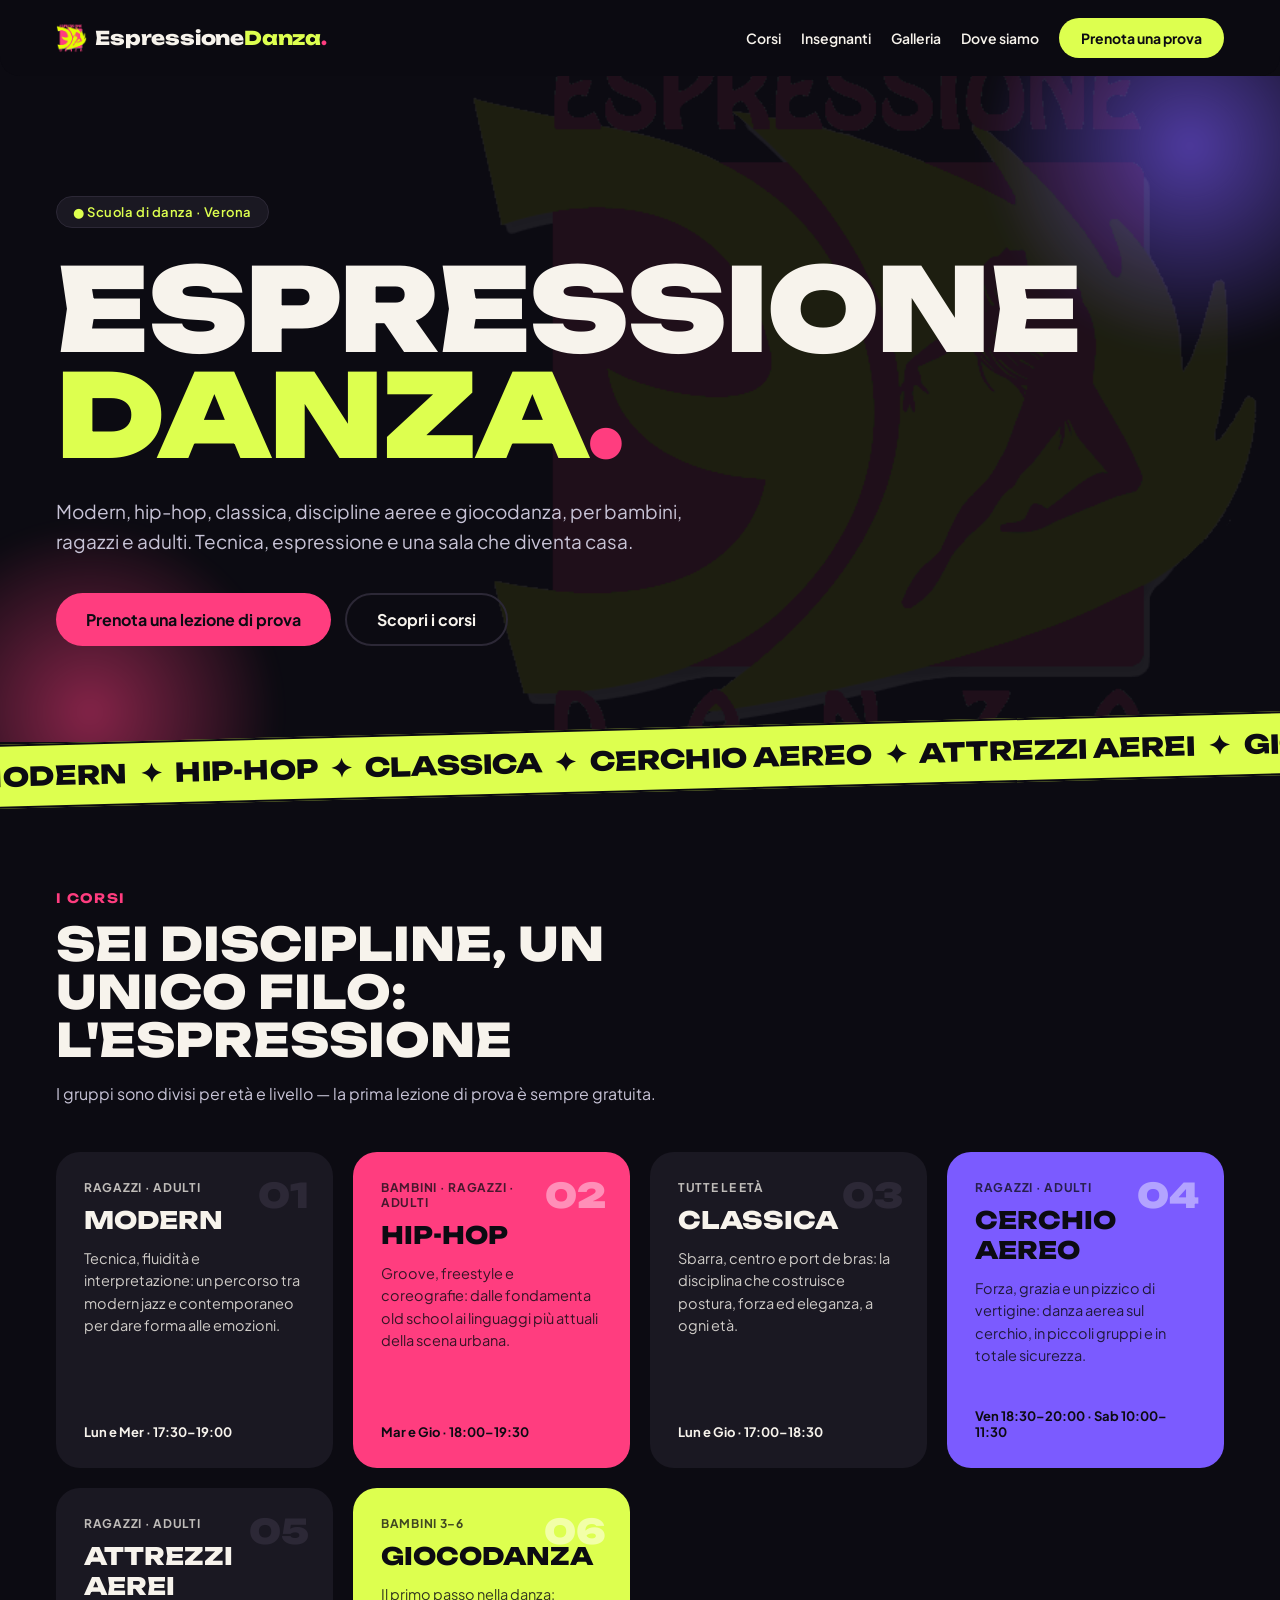
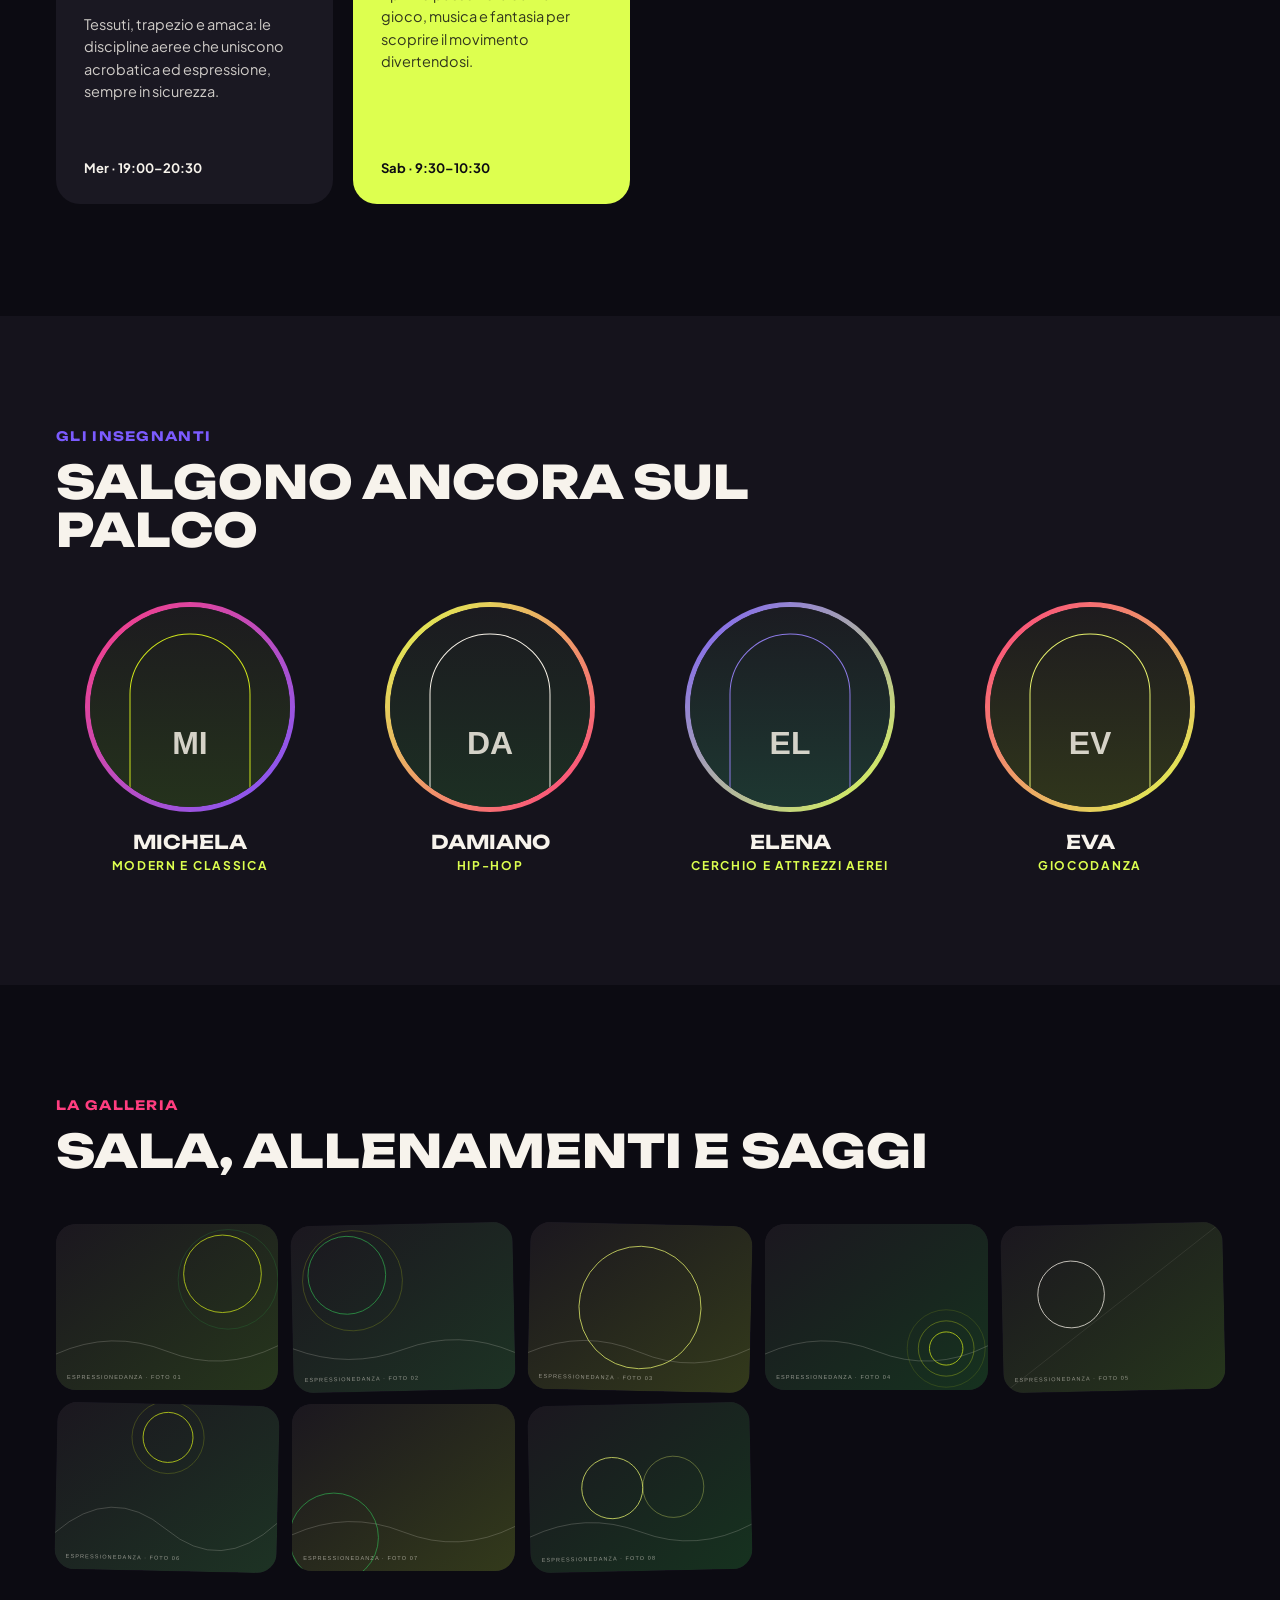
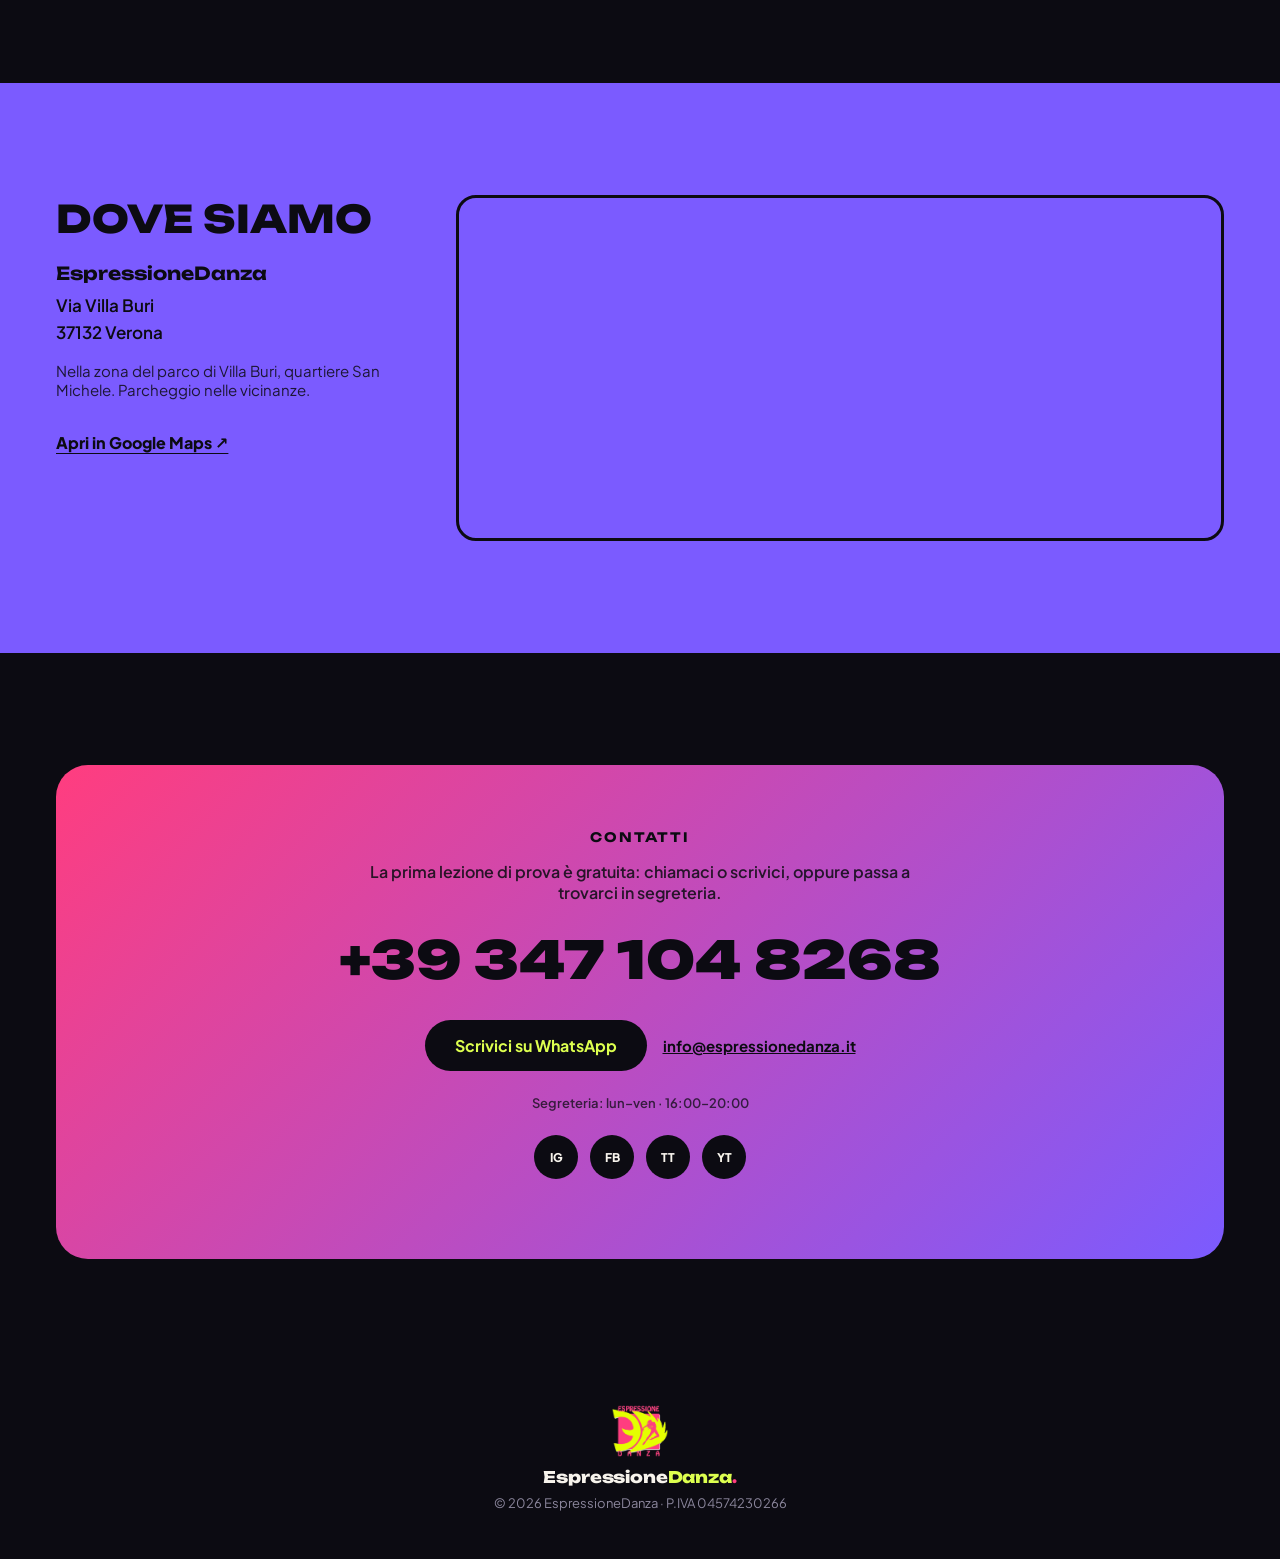
==== commit cb1a3e7c: "refactor: unbundle index.html into separate assets index.html era un bundle esportato dal publisher " ====
--- a/index.html
+++ b/index.html
@@ -1,387 +1,681 @@
 <!DOCTYPE html>
-<html>
-<head>
-  <meta charset="utf-8">
-  <title>EspressioneDanza — Scuola di danza a Verona | Modern, Hip-Hop, Classica e Discipline Aeree</title>
-  <style>
-    * { margin: 0; padding: 0; box-sizing: border-box; }
-    body { background: #faf9f5; display: flex; align-items: center; justify-content: center; min-height: 100vh; font-family: -apple-system, BlinkMacSystemFont, sans-serif; }
-    #__bundler_loading { position: fixed; bottom: 20px; right: 20px; font: 13px/1.4 -apple-system, BlinkMacSystemFont, sans-serif; color: #666; background: #fff; padding: 8px 14px; border-radius: 8px; box-shadow: 0 1px 4px rgba(0,0,0,0.12); z-index: 10000; }
-    #__bundler_thumbnail { position: fixed; inset: 0; width: 100%; height: 100%; display: flex; align-items: center; justify-content: center; background: #faf9f5; z-index: 9999; }
-    #__bundler_thumbnail svg { width: 100%; height: 100%; object-fit: contain; }
-    #__bundler_placeholder { color: #999; font-size: 14px; }
-  </style>
-  <noscript>
-    <style>#__bundler_loading { display: none; }</style>
-    <div style="position:fixed;bottom:12px;left:12px;font:13px/1.4 -apple-system,BlinkMacSystemFont,sans-serif;color:#999;background:rgba(255,255,255,0.9);padding:6px 12px;border-radius:6px;box-shadow:0 1px 4px rgba(0,0,0,0.08);z-index:10000;">
-      This page requires JavaScript to display.
-    </div>
-  </noscript>
+<html lang="it"><head>
+<meta charset="utf-8">
+<meta name="viewport" content="width=device-width, initial-scale=1">
+<title>EspressioneDanza — Scuola di danza a Verona | Modern, Hip-Hop, Classica e Discipline Aeree</title>
+<meta name="description" content="Corsi di modern, hip-hop, danza classica, cerchio e attrezzi aerei e giocodanza per bambini, ragazzi e adulti a Verona. Prenota una lezione di prova gratuita.">
+<meta property="og:title" content="EspressioneDanza — Scuola di danza a Verona">
+<meta property="og:description" content="Modern, hip-hop, classica, discipline aeree e giocodanza per tutte le età. Prima lezione di prova gratuita.">
+<meta property="og:type" content="website">
+<link rel="icon" type="image/svg+xml" href="img/favicon.svg">
+<style>/* cyrillic-ext */
+@font-face {
+  font-family: 'Plus Jakarta Sans';
+  font-style: normal;
+  font-weight: 400;
+  font-display: swap;
+  src: url("fonts/plusjakartasans-cyrillic-ext.woff2") format('woff2');
+  unicode-range: U+0460-052F, U+1C80-1C8A, U+20B4, U+2DE0-2DFF, U+A640-A69F, U+FE2E-FE2F;
+}
+/* vietnamese */
+@font-face {
+  font-family: 'Plus Jakarta Sans';
+  font-style: normal;
+  font-weight: 400;
+  font-display: swap;
+  src: url("fonts/plusjakartasans-vietnamese.woff2") format('woff2');
+  unicode-range: U+0102-0103, U+0110-0111, U+0128-0129, U+0168-0169, U+01A0-01A1, U+01AF-01B0, U+0300-0301, U+0303-0304, U+0308-0309, U+0323, U+0329, U+1EA0-1EF9, U+20AB;
+}
+/* latin-ext */
+@font-face {
+  font-family: 'Plus Jakarta Sans';
+  font-style: normal;
+  font-weight: 400;
+  font-display: swap;
+  src: url("fonts/plusjakartasans-latin-ext.woff2") format('woff2');
+  unicode-range: U+0100-02BA, U+02BD-02C5, U+02C7-02CC, U+02CE-02D7, U+02DD-02FF, U+0304, U+0308, U+0329, U+1D00-1DBF, U+1E00-1E9F, U+1EF2-1EFF, U+2020, U+20A0-20AB, U+20AD-20C0, U+2113, U+2C60-2C7F, U+A720-A7FF;
+}
+/* latin */
+@font-face {
+  font-family: 'Plus Jakarta Sans';
+  font-style: normal;
+  font-weight: 400;
+  font-display: swap;
+  src: url("fonts/plusjakartasans-latin.woff2") format('woff2');
+  unicode-range: U+0000-00FF, U+0131, U+0152-0153, U+02BB-02BC, U+02C6, U+02DA, U+02DC, U+0304, U+0308, U+0329, U+2000-206F, U+20AC, U+2122, U+2191, U+2193, U+2212, U+2215, U+FEFF, U+FFFD;
+}
+/* cyrillic-ext */
+@font-face {
+  font-family: 'Plus Jakarta Sans';
+  font-style: normal;
+  font-weight: 500;
+  font-display: swap;
+  src: url("fonts/plusjakartasans-cyrillic-ext.woff2") format('woff2');
+  unicode-range: U+0460-052F, U+1C80-1C8A, U+20B4, U+2DE0-2DFF, U+A640-A69F, U+FE2E-FE2F;
+}
+/* vietnamese */
+@font-face {
+  font-family: 'Plus Jakarta Sans';
+  font-style: normal;
+  font-weight: 500;
+  font-display: swap;
+  src: url("fonts/plusjakartasans-vietnamese.woff2") format('woff2');
+  unicode-range: U+0102-0103, U+0110-0111, U+0128-0129, U+0168-0169, U+01A0-01A1, U+01AF-01B0, U+0300-0301, U+0303-0304, U+0308-0309, U+0323, U+0329, U+1EA0-1EF9, U+20AB;
+}
+/* latin-ext */
+@font-face {
+  font-family: 'Plus Jakarta Sans';
+  font-style: normal;
+  font-weight: 500;
+  font-display: swap;
+  src: url("fonts/plusjakartasans-latin-ext.woff2") format('woff2');
+  unicode-range: U+0100-02BA, U+02BD-02C5, U+02C7-02CC, U+02CE-02D7, U+02DD-02FF, U+0304, U+0308, U+0329, U+1D00-1DBF, U+1E00-1E9F, U+1EF2-1EFF, U+2020, U+20A0-20AB, U+20AD-20C0, U+2113, U+2C60-2C7F, U+A720-A7FF;
+}
+/* latin */
+@font-face {
+  font-family: 'Plus Jakarta Sans';
+  font-style: normal;
+  font-weight: 500;
+  font-display: swap;
+  src: url("fonts/plusjakartasans-latin.woff2") format('woff2');
+  unicode-range: U+0000-00FF, U+0131, U+0152-0153, U+02BB-02BC, U+02C6, U+02DA, U+02DC, U+0304, U+0308, U+0329, U+2000-206F, U+20AC, U+2122, U+2191, U+2193, U+2212, U+2215, U+FEFF, U+FFFD;
+}
+/* cyrillic-ext */
+@font-face {
+  font-family: 'Plus Jakarta Sans';
+  font-style: normal;
+  font-weight: 600;
+  font-display: swap;
+  src: url("fonts/plusjakartasans-cyrillic-ext.woff2") format('woff2');
+  unicode-range: U+0460-052F, U+1C80-1C8A, U+20B4, U+2DE0-2DFF, U+A640-A69F, U+FE2E-FE2F;
+}
+/* vietnamese */
+@font-face {
+  font-family: 'Plus Jakarta Sans';
+  font-style: normal;
+  font-weight: 600;
+  font-display: swap;
+  src: url("fonts/plusjakartasans-vietnamese.woff2") format('woff2');
+  unicode-range: U+0102-0103, U+0110-0111, U+0128-0129, U+0168-0169, U+01A0-01A1, U+01AF-01B0, U+0300-0301, U+0303-0304, U+0308-0309, U+0323, U+0329, U+1EA0-1EF9, U+20AB;
+}
+/* latin-ext */
+@font-face {
+  font-family: 'Plus Jakarta Sans';
+  font-style: normal;
+  font-weight: 600;
+  font-display: swap;
+  src: url("fonts/plusjakartasans-latin-ext.woff2") format('woff2');
+  unicode-range: U+0100-02BA, U+02BD-02C5, U+02C7-02CC, U+02CE-02D7, U+02DD-02FF, U+0304, U+0308, U+0329, U+1D00-1DBF, U+1E00-1E9F, U+1EF2-1EFF, U+2020, U+20A0-20AB, U+20AD-20C0, U+2113, U+2C60-2C7F, U+A720-A7FF;
+}
+/* latin */
+@font-face {
+  font-family: 'Plus Jakarta Sans';
+  font-style: normal;
+  font-weight: 600;
+  font-display: swap;
+  src: url("fonts/plusjakartasans-latin.woff2") format('woff2');
+  unicode-range: U+0000-00FF, U+0131, U+0152-0153, U+02BB-02BC, U+02C6, U+02DA, U+02DC, U+0304, U+0308, U+0329, U+2000-206F, U+20AC, U+2122, U+2191, U+2193, U+2212, U+2215, U+FEFF, U+FFFD;
+}
+/* cyrillic-ext */
+@font-face {
+  font-family: 'Plus Jakarta Sans';
+  font-style: normal;
+  font-weight: 700;
+  font-display: swap;
+  src: url("fonts/plusjakartasans-cyrillic-ext.woff2") format('woff2');
+  unicode-range: U+0460-052F, U+1C80-1C8A, U+20B4, U+2DE0-2DFF, U+A640-A69F, U+FE2E-FE2F;
+}
+/* vietnamese */
+@font-face {
+  font-family: 'Plus Jakarta Sans';
+  font-style: normal;
+  font-weight: 700;
+  font-display: swap;
+  src: url("fonts/plusjakartasans-vietnamese.woff2") format('woff2');
+  unicode-range: U+0102-0103, U+0110-0111, U+0128-0129, U+0168-0169, U+01A0-01A1, U+01AF-01B0, U+0300-0301, U+0303-0304, U+0308-0309, U+0323, U+0329, U+1EA0-1EF9, U+20AB;
+}
+/* latin-ext */
+@font-face {
+  font-family: 'Plus Jakarta Sans';
+  font-style: normal;
+  font-weight: 700;
+  font-display: swap;
+  src: url("fonts/plusjakartasans-latin-ext.woff2") format('woff2');
+  unicode-range: U+0100-02BA, U+02BD-02C5, U+02C7-02CC, U+02CE-02D7, U+02DD-02FF, U+0304, U+0308, U+0329, U+1D00-1DBF, U+1E00-1E9F, U+1EF2-1EFF, U+2020, U+20A0-20AB, U+20AD-20C0, U+2113, U+2C60-2C7F, U+A720-A7FF;
+}
+/* latin */
+@font-face {
+  font-family: 'Plus Jakarta Sans';
+  font-style: normal;
+  font-weight: 700;
+  font-display: swap;
+  src: url("fonts/plusjakartasans-latin.woff2") format('woff2');
+  unicode-range: U+0000-00FF, U+0131, U+0152-0153, U+02BB-02BC, U+02C6, U+02DA, U+02DC, U+0304, U+0308, U+0329, U+2000-206F, U+20AC, U+2122, U+2191, U+2193, U+2212, U+2215, U+FEFF, U+FFFD;
+}
+/* cyrillic-ext */
+@font-face {
+  font-family: 'Plus Jakarta Sans';
+  font-style: normal;
+  font-weight: 800;
+  font-display: swap;
+  src: url("fonts/plusjakartasans-cyrillic-ext.woff2") format('woff2');
+  unicode-range: U+0460-052F, U+1C80-1C8A, U+20B4, U+2DE0-2DFF, U+A640-A69F, U+FE2E-FE2F;
+}
+/* vietnamese */
+@font-face {
+  font-family: 'Plus Jakarta Sans';
+  font-style: normal;
+  font-weight: 800;
+  font-display: swap;
+  src: url("fonts/plusjakartasans-vietnamese.woff2") format('woff2');
+  unicode-range: U+0102-0103, U+0110-0111, U+0128-0129, U+0168-0169, U+01A0-01A1, U+01AF-01B0, U+0300-0301, U+0303-0304, U+0308-0309, U+0323, U+0329, U+1EA0-1EF9, U+20AB;
+}
+/* latin-ext */
+@font-face {
+  font-family: 'Plus Jakarta Sans';
+  font-style: normal;
+  font-weight: 800;
+  font-display: swap;
+  src: url("fonts/plusjakartasans-latin-ext.woff2") format('woff2');
+  unicode-range: U+0100-02BA, U+02BD-02C5, U+02C7-02CC, U+02CE-02D7, U+02DD-02FF, U+0304, U+0308, U+0329, U+1D00-1DBF, U+1E00-1E9F, U+1EF2-1EFF, U+2020, U+20A0-20AB, U+20AD-20C0, U+2113, U+2C60-2C7F, U+A720-A7FF;
+}
+/* latin */
+@font-face {
+  font-family: 'Plus Jakarta Sans';
+  font-style: normal;
+  font-weight: 800;
+  font-display: swap;
+  src: url("fonts/plusjakartasans-latin.woff2") format('woff2');
+  unicode-range: U+0000-00FF, U+0131, U+0152-0153, U+02BB-02BC, U+02C6, U+02DA, U+02DC, U+0304, U+0308, U+0329, U+2000-206F, U+20AC, U+2122, U+2191, U+2193, U+2212, U+2215, U+FEFF, U+FFFD;
+}
+/* cyrillic-ext */
+@font-face {
+  font-family: 'Unbounded';
+  font-style: normal;
+  font-weight: 600;
+  font-display: swap;
+  src: url("fonts/unbounded-cyrillic-ext.woff2") format('woff2');
+  unicode-range: U+0460-052F, U+1C80-1C8A, U+20B4, U+2DE0-2DFF, U+A640-A69F, U+FE2E-FE2F;
+}
+/* cyrillic */
+@font-face {
+  font-family: 'Unbounded';
+  font-style: normal;
+  font-weight: 600;
+  font-display: swap;
+  src: url("fonts/unbounded-cyrillic.woff2") format('woff2');
+  unicode-range: U+0301, U+0400-045F, U+0490-0491, U+04B0-04B1, U+2116;
+}
+/* vietnamese */
+@font-face {
+  font-family: 'Unbounded';
+  font-style: normal;
+  font-weight: 600;
+  font-display: swap;
+  src: url("fonts/unbounded-vietnamese.woff2") format('woff2');
+  unicode-range: U+0102-0103, U+0110-0111, U+0128-0129, U+0168-0169, U+01A0-01A1, U+01AF-01B0, U+0300-0301, U+0303-0304, U+0308-0309, U+0323, U+0329, U+1EA0-1EF9, U+20AB;
+}
+/* latin-ext */
+@font-face {
+  font-family: 'Unbounded';
+  font-style: normal;
+  font-weight: 600;
+  font-display: swap;
+  src: url("fonts/unbounded-latin-ext.woff2") format('woff2');
+  unicode-range: U+0100-02BA, U+02BD-02C5, U+02C7-02CC, U+02CE-02D7, U+02DD-02FF, U+0304, U+0308, U+0329, U+1D00-1DBF, U+1E00-1E9F, U+1EF2-1EFF, U+2020, U+20A0-20AB, U+20AD-20C0, U+2113, U+2C60-2C7F, U+A720-A7FF;
+}
+/* latin */
+@font-face {
+  font-family: 'Unbounded';
+  font-style: normal;
+  font-weight: 600;
+  font-display: swap;
+  src: url("fonts/unbounded-latin.woff2") format('woff2');
+  unicode-range: U+0000-00FF, U+0131, U+0152-0153, U+02BB-02BC, U+02C6, U+02DA, U+02DC, U+0304, U+0308, U+0329, U+2000-206F, U+20AC, U+2122, U+2191, U+2193, U+2212, U+2215, U+FEFF, U+FFFD;
+}
+/* cyrillic-ext */
+@font-face {
+  font-family: 'Unbounded';
+  font-style: normal;
+  font-weight: 700;
+  font-display: swap;
+  src: url("fonts/unbounded-cyrillic-ext.woff2") format('woff2');
+  unicode-range: U+0460-052F, U+1C80-1C8A, U+20B4, U+2DE0-2DFF, U+A640-A69F, U+FE2E-FE2F;
+}
+/* cyrillic */
+@font-face {
+  font-family: 'Unbounded';
+  font-style: normal;
+  font-weight: 700;
+  font-display: swap;
+  src: url("fonts/unbounded-cyrillic.woff2") format('woff2');
+  unicode-range: U+0301, U+0400-045F, U+0490-0491, U+04B0-04B1, U+2116;
+}
+/* vietnamese */
+@font-face {
+  font-family: 'Unbounded';
+  font-style: normal;
+  font-weight: 700;
+  font-display: swap;
+  src: url("fonts/unbounded-vietnamese.woff2") format('woff2');
+  unicode-range: U+0102-0103, U+0110-0111, U+0128-0129, U+0168-0169, U+01A0-01A1, U+01AF-01B0, U+0300-0301, U+0303-0304, U+0308-0309, U+0323, U+0329, U+1EA0-1EF9, U+20AB;
+}
+/* latin-ext */
+@font-face {
+  font-family: 'Unbounded';
+  font-style: normal;
+  font-weight: 700;
+  font-display: swap;
+  src: url("fonts/unbounded-latin-ext.woff2") format('woff2');
+  unicode-range: U+0100-02BA, U+02BD-02C5, U+02C7-02CC, U+02CE-02D7, U+02DD-02FF, U+0304, U+0308, U+0329, U+1D00-1DBF, U+1E00-1E9F, U+1EF2-1EFF, U+2020, U+20A0-20AB, U+20AD-20C0, U+2113, U+2C60-2C7F, U+A720-A7FF;
+}
+/* latin */
+@font-face {
+  font-family: 'Unbounded';
+  font-style: normal;
+  font-weight: 700;
+  font-display: swap;
+  src: url("fonts/unbounded-latin.woff2") format('woff2');
+  unicode-range: U+0000-00FF, U+0131, U+0152-0153, U+02BB-02BC, U+02C6, U+02DA, U+02DC, U+0304, U+0308, U+0329, U+2000-206F, U+20AC, U+2122, U+2191, U+2193, U+2212, U+2215, U+FEFF, U+FFFD;
+}
+/* cyrillic-ext */
+@font-face {
+  font-family: 'Unbounded';
+  font-style: normal;
+  font-weight: 800;
+  font-display: swap;
+  src: url("fonts/unbounded-cyrillic-ext.woff2") format('woff2');
+  unicode-range: U+0460-052F, U+1C80-1C8A, U+20B4, U+2DE0-2DFF, U+A640-A69F, U+FE2E-FE2F;
+}
+/* cyrillic */
+@font-face {
+  font-family: 'Unbounded';
+  font-style: normal;
+  font-weight: 800;
+  font-display: swap;
+  src: url("fonts/unbounded-cyrillic.woff2") format('woff2');
+  unicode-range: U+0301, U+0400-045F, U+0490-0491, U+04B0-04B1, U+2116;
+}
+/* vietnamese */
+@font-face {
+  font-family: 'Unbounded';
+  font-style: normal;
+  font-weight: 800;
+  font-display: swap;
+  src: url("fonts/unbounded-vietnamese.woff2") format('woff2');
+  unicode-range: U+0102-0103, U+0110-0111, U+0128-0129, U+0168-0169, U+01A0-01A1, U+01AF-01B0, U+0300-0301, U+0303-0304, U+0308-0309, U+0323, U+0329, U+1EA0-1EF9, U+20AB;
+}
+/* latin-ext */
+@font-face {
+  font-family: 'Unbounded';
+  font-style: normal;
+  font-weight: 800;
+  font-display: swap;
+  src: url("fonts/unbounded-latin-ext.woff2") format('woff2');
+  unicode-range: U+0100-02BA, U+02BD-02C5, U+02C7-02CC, U+02CE-02D7, U+02DD-02FF, U+0304, U+0308, U+0329, U+1D00-1DBF, U+1E00-1E9F, U+1EF2-1EFF, U+2020, U+20A0-20AB, U+20AD-20C0, U+2113, U+2C60-2C7F, U+A720-A7FF;
+}
+/* latin */
+@font-face {
+  font-family: 'Unbounded';
+  font-style: normal;
+  font-weight: 800;
+  font-display: swap;
+  src: url("fonts/unbounded-latin.woff2") format('woff2');
+  unicode-range: U+0000-00FF, U+0131, U+0152-0153, U+02BB-02BC, U+02C6, U+02DA, U+02DC, U+0304, U+0308, U+0329, U+2000-206F, U+20AC, U+2122, U+2191, U+2193, U+2212, U+2215, U+FEFF, U+FFFD;
+}
+/* cyrillic-ext */
+@font-face {
+  font-family: 'Unbounded';
+  font-style: normal;
+  font-weight: 900;
+  font-display: swap;
+  src: url("fonts/unbounded-cyrillic-ext.woff2") format('woff2');
+  unicode-range: U+0460-052F, U+1C80-1C8A, U+20B4, U+2DE0-2DFF, U+A640-A69F, U+FE2E-FE2F;
+}
+/* cyrillic */
+@font-face {
+  font-family: 'Unbounded';
+  font-style: normal;
+  font-weight: 900;
+  font-display: swap;
+  src: url("fonts/unbounded-cyrillic.woff2") format('woff2');
+  unicode-range: U+0301, U+0400-045F, U+0490-0491, U+04B0-04B1, U+2116;
+}
+/* vietnamese */
+@font-face {
+  font-family: 'Unbounded';
+  font-style: normal;
+  font-weight: 900;
+  font-display: swap;
+  src: url("fonts/unbounded-vietnamese.woff2") format('woff2');
+  unicode-range: U+0102-0103, U+0110-0111, U+0128-0129, U+0168-0169, U+01A0-01A1, U+01AF-01B0, U+0300-0301, U+0303-0304, U+0308-0309, U+0323, U+0329, U+1EA0-1EF9, U+20AB;
+}
+/* latin-ext */
+@font-face {
+  font-family: 'Unbounded';
+  font-style: normal;
+  font-weight: 900;
+  font-display: swap;
+  src: url("fonts/unbounded-latin-ext.woff2") format('woff2');
+  unicode-range: U+0100-02BA, U+02BD-02C5, U+02C7-02CC, U+02CE-02D7, U+02DD-02FF, U+0304, U+0308, U+0329, U+1D00-1DBF, U+1E00-1E9F, U+1EF2-1EFF, U+2020, U+20A0-20AB, U+20AD-20C0, U+2113, U+2C60-2C7F, U+A720-A7FF;
+}
+/* latin */
+@font-face {
+  font-family: 'Unbounded';
+  font-style: normal;
+  font-weight: 900;
+  font-display: swap;
+  src: url("fonts/unbounded-latin.woff2") format('woff2');
+  unicode-range: U+0000-00FF, U+0131, U+0152-0153, U+02BB-02BC, U+02C6, U+02DA, U+02DC, U+0304, U+0308, U+0329, U+2000-206F, U+20AC, U+2122, U+2191, U+2193, U+2212, U+2215, U+FEFF, U+FFFD;
+}
+</style>
+
+<style>
+  @keyframes ed-marquee { from { transform: translateX(0); } to { transform: translateX(-50%); } }
+  @media (prefers-reduced-motion: reduce) { .ed-marquee-track { animation: none !important; } }
+  html { scroll-behavior: smooth; background:#0c0b12; }
+  body { margin:0; font-family:'Plus Jakarta Sans', system-ui, sans-serif; background:#0c0b12; color:#f7f3ec; overflow-x:clip; }
+  ::selection { background:#ddff4f; color:#0c0b12; }
+  a { color: inherit; }
+  img { display:block; max-width:100%; }
+  .container { max-width:1280px; margin:0 auto; padding-inline:clamp(20px,5vw,56px); }
+  nav.top { position:sticky; top:0; z-index:50; display:flex; flex-wrap:wrap; align-items:center; gap:20px; max-width:1280px; margin:0 auto; padding:18px clamp(20px,5vw,56px); background:rgba(12,11,18,0.88); backdrop-filter:blur(10px); border-radius:0 0 20px 20px; }
+  .brand { font-family:'Unbounded',sans-serif; font-weight:800; font-size:19px; margin-right:auto; letter-spacing:-0.01em; text-decoration:none; color:#f7f3ec; }
+  nav.top .brand { display:inline-flex; align-items:center; gap:8px; }
+  nav.top .brand img { display:block; }
+  nav.top .brand-text { opacity:0; transform:translateY(-6px); pointer-events:none; transition:opacity .3s ease, transform .3s ease; }
+  nav.top .brand.visible .brand-text { opacity:1; transform:translateY(0); pointer-events:auto; }
+  @media (prefers-reduced-motion: reduce) { nav.top .brand-text { transition:none; } }
+  .nav-links { display:flex; align-items:center; gap:20px; }
+  nav.top a.link { color:#f7f3ec; text-decoration:none; font-weight:600; font-size:14px; }
+  nav.top a.link:hover { color:#ddff4f; }
+  .btn-cta { background:#ddff4f; color:#0c0b12; text-decoration:none; font-weight:700; font-size:14px; padding:11px 22px; border-radius:999px; white-space:nowrap; }
+  .btn-cta:hover { background:#f7f3ec; }
+  .nav-toggle { display:none; background:none; border:0; padding:8px; margin:0; cursor:pointer; }
+  .nav-toggle span { display:block; width:24px; height:2px; background:#f7f3ec; margin:5px 0; border-radius:2px; transition:transform .25s ease, opacity .25s ease; }
+  .nav-toggle[aria-expanded="true"] span:nth-child(1) { transform:translateY(7px) rotate(45deg); }
+  .nav-toggle[aria-expanded="true"] span:nth-child(2) { opacity:0; }
+  .nav-toggle[aria-expanded="true"] span:nth-child(3) { transform:translateY(-7px) rotate(-45deg); }
+  @media (max-width: 860px) {
+    nav.top { padding:14px 20px; }
+    .nav-toggle { display:block; }
+    .nav-links { display:none; flex-direction:column; align-items:stretch; width:100%; gap:2px; margin-top:14px; padding-top:14px; border-top:1px solid #2c2836; }
+    .nav-links.open { display:flex; }
+    nav.top a.link { padding:12px 4px; font-size:16px; border-bottom:1px solid #201e29; }
+    .nav-links .btn-cta { text-align:center; margin-top:10px; }
+  }
+  .hero { position:relative; padding:clamp(56px,10vw,120px) clamp(20px,5vw,56px) clamp(48px,8vw,96px); overflow:hidden; max-width:1280px; margin:0 auto; }
+  .blob-1 { position:absolute; top:-140px; right:-120px; width:420px; height:420px; border-radius:50%; background:radial-gradient(circle, #7b5bff 0%, transparent 70%); filter:blur(10px); opacity:0.6; pointer-events:none; }
+  .blob-2 { position:absolute; bottom:-160px; left:-100px; width:380px; height:380px; border-radius:50%; background:radial-gradient(circle, #ff3d7f 0%, transparent 70%); filter:blur(10px); opacity:0.5; pointer-events:none; }
+  .hero-watermark { position:absolute; top:50%; right:0; transform:translateY(-50%); height:120%; width:auto; opacity:0.08; pointer-events:none; z-index:0; }
+  .kicker-pill { display:inline-flex; align-items:center; gap:8px; background:#1a1822; border:1px solid #2c2836; color:#ddff4f; font-weight:600; font-size:13px; letter-spacing:0.04em; padding:7px 16px; border-radius:999px; }
+  h1.display { font-family:'Unbounded',sans-serif; font-weight:900; font-size:clamp(34px,9vw,120px); line-height:0.92; letter-spacing:-0.02em; margin:28px 0 0; text-transform:uppercase; }
+  .hero p.lead { font-size:19px; line-height:1.6; max-width:46ch; margin:28px 0 0; color:#c7c3d6; }
+  .hero-cta { display:flex; gap:14px; flex-wrap:wrap; margin-top:36px; }
+  .btn-primary { background:#ff3d7f; color:#0c0b12; text-decoration:none; font-weight:700; font-size:16px; padding:16px 30px; border-radius:999px; display:inline-block; }
+  .btn-primary:hover { background:#ddff4f; }
+  .btn-outline { border:2px solid #2c2836; color:#f7f3ec; text-decoration:none; font-weight:700; font-size:16px; padding:14px 30px; border-radius:999px; display:inline-block; }
+  .btn-outline:hover { border-color:#7b5bff; color:#7b5bff; }
+  .marquee-wrap { background:#ddff4f; transform:rotate(-1.5deg) scaleX(1.05); margin-block:-14px; overflow:hidden; border-block:2px solid #0c0b12; position:relative; z-index:2; }
+  .marquee-track { display:flex; width:max-content; animation:ed-marquee 26s linear infinite; }
+  .marquee-track span { font-family:'Unbounded',sans-serif; font-weight:800; font-size:clamp(18px,3vw,26px); text-transform:uppercase; color:#0c0b12; padding-block:14px; white-space:nowrap; }
+  section.block { max-width:1280px; margin:0 auto; padding:clamp(64px,9vw,112px) clamp(20px,5vw,56px); }
+  .eyebrow { display:block; font-family:'Unbounded',sans-serif; font-weight:700; font-size:13px; letter-spacing:0.1em; text-transform:uppercase; }
+  h2.h2 { font-family:'Unbounded',sans-serif; font-weight:800; font-size:clamp(30px,4.5vw,46px); line-height:1.05; margin:14px 0 0; text-transform:uppercase; }
+  .section-intro { font-size:16px; max-width:56ch; margin:18px 0 0; color:#c7c3d6; }
+  .corsi-grid { display:grid; grid-template-columns:repeat(auto-fit, minmax(270px, 1fr)); gap:20px; margin-top:48px; }
+  .card-corso { border-radius:24px; padding:28px; position:relative; overflow:hidden; min-height:260px; display:flex; flex-direction:column; }
+  .card-corso .num { font-family:'Unbounded',sans-serif; font-weight:900; font-size:34px; line-height:1; position:absolute; top:26px; right:24px; }
+  .card-corso .eta { font-weight:700; font-size:12px; letter-spacing:0.06em; text-transform:uppercase; opacity:0.75; max-width:calc(100% - 56px); }
+  .card-corso h3 { font-family:'Unbounded',sans-serif; font-weight:800; font-size:24px; text-transform:uppercase; margin:10px 0 0; max-width:calc(100% - 56px); }
+  .card-corso p { font-size:14.5px; line-height:1.55; margin:12px 0 0; opacity:0.82; flex:1; }
+  .card-corso .orario { display:inline-block; margin-top:16px; font-weight:700; font-size:13px; }
+  section.dark { background:#15131c; padding:clamp(64px,9vw,112px) 0; }
+  .insegnanti-grid { display:grid; grid-template-columns:repeat(auto-fit, minmax(180px, 1fr)); gap:32px; margin-top:48px; }
+  .card-insegnante { text-align:center; }
+  .ring { width:min(100%,200px); aspect-ratio:1/1; margin:0 auto; border-radius:50%; padding:5px; }
+  .ring img, .ring .ph { width:100%; height:100%; border-radius:50%; object-fit:cover; background:#232032; }
+  .card-insegnante h3 { font-family:'Unbounded',sans-serif; font-weight:700; font-size:19px; margin:18px 0 0; text-transform:uppercase; }
+  .card-insegnante .ruolo { font-size:12px; font-weight:700; letter-spacing:0.14em; text-transform:uppercase; color:#ddff4f; margin:4px 0 0; }
+  .galleria-grid { display:grid; grid-template-columns:repeat(auto-fill, minmax(220px, 1fr)); gap:14px; margin-top:48px; }
+  .galleria-grid .foto { border-radius:20px; overflow:hidden; aspect-ratio:4/3; background:#1a1822; }
+  .galleria-grid .foto img { width:100%; height:100%; object-fit:cover; }
+  section.viola { background:#7b5bff; color:#0c0b12; padding:clamp(64px,9vw,112px) 0; }
+  .dove-grid { display:grid; grid-template-columns:minmax(240px,360px) minmax(0,1fr); gap:40px; align-items:start; }
+  .dove-grid h2 { font-family:'Unbounded',sans-serif; font-weight:800; font-size:clamp(28px,4vw,38px); margin:0; text-transform:uppercase; }
+  .dove-grid h3 { font-family:'Unbounded',sans-serif; font-weight:700; font-size:18px; margin:20px 0 0; }
+  .dove-grid address { font-style:normal; font-size:17px; font-weight:600; line-height:1.6; margin-top:8px; }
+  .dove-grid p { font-size:15px; margin-top:14px; opacity:0.85; }
+  .mappa-link { display:inline-block; margin-top:18px; font-weight:800; color:#0c0b12; text-decoration:underline; text-underline-offset:4px; }
+  .mappa-wrap { border-radius:20px; overflow:hidden; border:3px solid #0c0b12; }
+  .mappa-wrap iframe { display:block; width:100%; min-height:340px; border:0; }
+  .contatto-box { background:linear-gradient(135deg,#ff3d7f,#7b5bff); border-radius:32px; padding:clamp(36px,6vw,64px); text-align:center; }
+  .contatto-box .eyebrow { color:#0c0b12; letter-spacing:0.16em; }
+  .contatto-box .desc { font-size:16px; max-width:50ch; margin:16px auto 0; color:#0c0b12; opacity:0.85; font-weight:600; }
+  .contatto-tel { display:block; font-family:'Unbounded',sans-serif; font-weight:900; font-size:clamp(30px,6vw,52px); margin-top:24px; color:#0c0b12; text-decoration:none; }
+  .contatto-azioni { display:flex; gap:16px; flex-wrap:wrap; align-items:center; justify-content:center; margin-top:28px; }
+  .btn-whatsapp { background:#0c0b12; color:#ddff4f; text-decoration:none; font-weight:700; font-size:16px; padding:15px 30px; border-radius:999px; }
+  .btn-whatsapp:hover { background:#15131c; }
+  .contatto-mail { color:#0c0b12; font-weight:700; font-size:15px; text-decoration:underline; }
+  .contatto-orari { font-size:13px; font-weight:600; margin-top:24px; color:#0c0b12; opacity:0.75; }
+  .social-list { display:flex; gap:12px; justify-content:center; margin-top:24px; list-style:none; padding:0; }
+  .social-badge { width:44px; height:44px; display:inline-flex; align-items:center; justify-content:center; border-radius:50%; background:#0c0b12; color:#f7f3ec; font-weight:800; font-size:12px; text-decoration:none; }
+  .social-badge:hover { background:#15131c; color:#ddff4f; }
+  .site-footer { max-width:1280px; margin:0 auto; padding:32px clamp(20px,5vw,56px) 48px; display:flex; flex-direction:column; align-items:center; gap:8px; text-align:center; color:#8b869c; font-size:13px; }
+  .site-footer .brand { font-size:16px; margin-right:0; }
+  .site-footer p { margin:0; }
+</style>
 </head>
 <body>
-  <div id="__bundler_thumbnail">
-<svg xmlns="http://www.w3.org/2000/svg" viewBox="0 0 200 140"><rect width="200" height="140" fill="#0c0b12"></rect><circle cx="150" cy="20" r="55" fill="#7b5bff" opacity="0.5"></circle><circle cx="30" cy="120" r="50" fill="#ff3d7f" opacity="0.5"></circle><text x="20" y="78" font-family="sans-serif" font-weight="900" font-size="26" fill="#f7f3ec">Espressione</text><text x="20" y="104" font-family="sans-serif" font-weight="900" font-size="26" fill="#ddff4f">Danza</text></svg>
+
+<a class="skip-link sr-only" href="#contenuto"></a>
+
+<nav class="top" aria-label="Principale">
+  <a class="brand" href="#hero"><img src="img/logo-wordmark.png" alt="EspressioneDanza" style="height:30px; width:auto;"><span class="brand-text">Espressione<span style="color:#ddff4f">Danza</span><span style="color:#ff3d7f">.</span></span></a>
+  <button class="nav-toggle" type="button" aria-expanded="false" aria-controls="nav-links" aria-label="Apri il menu">
+    <span></span><span></span><span></span>
+  </button>
+  <div class="nav-links" id="nav-links">
+    <a class="link" href="#corsi">Corsi</a>
+    <a class="link" href="#insegnanti">Insegnanti</a>
+    <a class="link" href="#galleria">Galleria</a>
+    <a class="link" href="#dove-siamo">Dove siamo</a>
+    <a class="btn-cta" href="https://wa.me/393471048268" target="_blank" rel="noopener">Prenota una prova</a>
+  </div>
+</nav>
+
+<main id="contenuto">
+
+<section id="hero" class="hero">
+  <div class="blob-1" aria-hidden="true"></div>
+  <div class="blob-2" aria-hidden="true"></div>
+  <img class="hero-watermark" src="img/logo-wordmark.png" alt="" aria-hidden="true">
+  <div style="position:relative; z-index:1;">
+    <span class="kicker-pill">● Scuola di danza · Verona</span>
+    <h1 class="display">Espressione<br><span style="color:#ddff4f">Danza</span><span style="color:#ff3d7f">.</span></h1>
+    <p class="lead">Modern, hip-hop, classica, discipline aeree e giocodanza, per bambini, ragazzi e adulti. Tecnica, espressione e una sala che diventa casa.</p>
+    <div class="hero-cta">
+      <a class="btn-primary" href="https://wa.me/393471048268" target="_blank" rel="noopener">Prenota una lezione di prova</a>
+      <a class="btn-outline" href="#corsi">Scopri i corsi</a>
+    </div>
+  </div>
+</section>
+
+<div class="marquee-wrap" aria-hidden="true">
+  <div class="marquee-track">
+    <span>MODERN&nbsp;&nbsp;✦&nbsp;&nbsp;HIP-HOP&nbsp;&nbsp;✦&nbsp;&nbsp;CLASSICA&nbsp;&nbsp;✦&nbsp;&nbsp;CERCHIO AEREO&nbsp;&nbsp;✦&nbsp;&nbsp;ATTREZZI AEREI&nbsp;&nbsp;✦&nbsp;&nbsp;GIOCODANZA&nbsp;&nbsp;✦&nbsp;&nbsp;</span>
+    <span>MODERN&nbsp;&nbsp;✦&nbsp;&nbsp;HIP-HOP&nbsp;&nbsp;✦&nbsp;&nbsp;CLASSICA&nbsp;&nbsp;✦&nbsp;&nbsp;CERCHIO AEREO&nbsp;&nbsp;✦&nbsp;&nbsp;ATTREZZI AEREI&nbsp;&nbsp;✦&nbsp;&nbsp;GIOCODANZA&nbsp;&nbsp;✦&nbsp;&nbsp;</span>
+  </div>
 </div>
-  <div id="__bundler_loading">Unpacking...</div>
-
-  <script>
-    
-document.addEventListener('DOMContentLoaded', async function() {
-  const loading = document.getElementById('__bundler_loading');
-  function setStatus(msg) { if (loading) loading.textContent = msg; }
-
-  const FONT_MIME = /^(font[/]|application[/](x-)?font-|application[/]vnd\.ms-fontobject)/i;
-  const MIME_TOKEN = /^[\w.+-]+[/][\w.+-]+$/;
-  function toBase64(bytes) {
-    let bin = '';
-    for (let i = 0; i < bytes.length; i += 0x8000) {
-      bin += String.fromCharCode.apply(null, bytes.subarray(i, i + 0x8000));
-    }
-    return btoa(bin);
-  }
-
-  // Error sink persists across replaceWith since it's on window, not the DOM.
-  window.addEventListener('error', function(e) {
-    // Failed resource loads (CSP-blocked links, scripts, images) fire plain
-    // events at the element — warn only; real JS errors carry message/error.
-    if (!e.message && !e.error && e.target && e.target !== window) {
-      console.warn('[bundle] resource failed to load:',
-        e.target.tagName, String(e.target.src || e.target.href || ''));
-      return;
-    }
-    var p = document.body || document.documentElement;
-    var d = document.getElementById('__bundler_err') || p.appendChild(document.createElement('div'));
-    d.id = '__bundler_err';
-    d.style.cssText = 'position:fixed;bottom:12px;left:12px;right:12px;font:12px/1.4 ui-monospace,monospace;background:#2a1215;color:#ff8a80;padding:10px 14px;border-radius:8px;border:1px solid #5c2b2e;z-index:99999;white-space:pre-wrap;max-height:40vh;overflow:auto';
-    d.textContent = (d.textContent ? d.textContent + String.fromCharCode(10) : '') +
-      '[bundle] ' + (e.message || e.type) +
-      (e.filename ? ' (' + e.filename.slice(0, 60) + ':' + e.lineno + ')' : '');
-  }, true);
-
-  try {
-    const manifestEl = document.querySelector('script[type="__bundler/manifest"]');
-    const templateEl = document.querySelector('script[type="__bundler/template"]');
-    if (!manifestEl || !templateEl) {
-      setStatus('Error: missing bundle data');
-      console.error('[bundler] Missing script tags — manifestEl:', !!manifestEl, 'templateEl:', !!templateEl);
-      return;
-    }
-
-    const manifest = JSON.parse(manifestEl.textContent);
-    let template = JSON.parse(templateEl.textContent);
-
-    // Nested page bundles (iframe targets). Each ships ONCE, in the ROOT
-    // document's manifest; frame srcs carry an about:blank#<uuid> marker
-    // instead of a substitutable uuid. Every document mints the blobs for
-    // its OWN frames — from local text at the root, or text obtained from
-    // its DIRECT parent over the relay protocol below — so each frame
-    // navigation stays same-origin with its initiator and a deduped page
-    // loads at any depth on any host, including a file:// download's
-    // opaque origins (where a blob minted by one document cannot be
-    // navigated to by another).
-    const pageOrderEl = document.querySelector('script[type="__bundler/page_order"]');
-    const pageOrder = pageOrderEl ? JSON.parse(pageOrderEl.textContent) : [];
-    const pageSet = new Set(pageOrder);
-    const pageTexts = {};
-
-    // ── Nested-page text protocol (parent-chain relay) ──
-    // Page bundles ship once, in the ROOT document's manifest. Every
-    // document mints the blobs for its OWN frames, obtaining page text
-    // through a strict parent-chain relay: a document only ever SENDS to
-    // its direct parent (which, for every document the publisher's own
-    // runtime minted, is another publisher document) and only ACCEPTS
-    // text from that direct parent; requests from below are honored only
-    // for the document's own child frames, and the ROOT never sends
-    // upward at all. That last rule is load-bearing: the artifact host's
-    // frame-ancestors allows claude.ai (and friends) to frame an
-    // artifact, so window.top can be a FOREIGN document — a top-addressed
-    // protocol would hand page uuids to that ancestor and accept forged
-    // "page text" from it, minting attacker HTML as an artifact-origin
-    // blob document. The chain never touches the ancestor: requests stop
-    // at the root, replies are origin-addressed per hop (never '*' when
-    // an origin exists), and both directions are origin-gated (on https
-    // a foreign sender's origin can never equal this document's; in
-    // opaque contexts — file:// — everything serializes as 'null', where
-    // an embedded EXTERNAL frame still fails the gate by carrying its
-    // own real origin, and a sandboxed child of such a frame is excluded
-    // by the own-child-frames check plus uuid unguessability). Shape is
-    // deny-by-default: one request form, one reply form, no error
-    // replies.
-    // window.origin is the SERIALIZED SECURITY origin ('null' in opaque
-    // contexts such as a sandboxed preview iframe) — location.origin is
-    // computed from the URL and stays 'https://…' even when the document
-    // is sandboxed, which would misgate every opaque chain.
-    const OWN_TARGET = /^https?:[/][/]/.test(window.origin || '')
-      ? window.origin
-      : '*';
-    function trustedOrigin(e) {
-      if (e.origin === window.origin) return true; // https chains; opaque==opaque
-      // file:// trees: Chrome serializes the file document's origin as
-      // 'file://' while the blob: documents it mints serialize as 'null',
-      // so the two legitimate shapes can never string-match — accept the
-      // pair in both directions. https origins never serialize as either,
-      // and sender identity (own child frame / direct parent) is checked
-      // separately.
-      return (
-        (e.origin === 'null' &&
-          (window.origin === 'file://' ||
-            window.location.protocol === 'file:')) ||
-        (/^file:/.test(e.origin) && window.origin === 'null')
-      );
-    }
-    // Non-empty only in the root document (nested bundles ship an empty
-    // island), so it doubles as the root marker: the root answers from
-    // local text and treats a miss as authoritative — never relaying to
-    // its (possibly foreign) parent.
-    const isPageRoot = pageOrder.length > 0;
-    const blobUrls = {};
-    const resourceBlobs = {};
-    const UUID_SHAPE = /^[0-9a-f]{8}-[0-9a-f]{4}-[0-9a-f]{4}-[0-9a-f]{4}-[0-9a-f]{12}$/;
-    const pendingFrames = {}; // uuid -> [{el, frag}] awaiting text for own frames
-    const pendingRelays = {}; // uuid -> [childWindow] awaiting text to pass down
-    function mountPage(el, frag, text) {
-      const pageBlob = new Blob([text], { type: 'text/html' });
-      const u = URL.createObjectURL(pageBlob);
-      resourceBlobs[u] = pageBlob;
-      el.src = u + frag;
-    }
-    function deliverPage(uuid, text) {
-      const frames = pendingFrames[uuid];
-      delete pendingFrames[uuid];
-      if (frames) for (const f of frames) mountPage(f.el, f.frag, text);
-      const relays = pendingRelays[uuid];
-      delete pendingRelays[uuid];
-      if (relays) {
-        for (const cw of relays) {
-          try { cw.postMessage({ __bundler_page: uuid, __bundler_text: text }, OWN_TARGET); } catch (err) { /* gone */ }
-        }
-      }
-    }
-    function ownFrameWindows() {
-      const out = [];
-      for (const f of Array.from(document.querySelectorAll('iframe'))) {
-        try { if (f.contentWindow) out.push(f.contentWindow); } catch (err) { /* detached */ }
-      }
-      return out;
-    }
-    window.addEventListener('message', function (e) {
-      const d = e.data;
-      if (!d || typeof d !== 'object' || !e.source) return;
-      // Origin gate first; the structural checks below (own-child-frames
-      // for requests, direct-parent + solicited-uuid for replies, the
-      // root's never-relay rule) are what hold in fully opaque chains
-      // where origin strings can't discriminate — a sandboxed root's
-      // FOREIGN wrapper still fails all three even though both serialize
-      // as real-vs-'null' rather than matching.
-      if (!trustedOrigin(e)) return;
-      if (typeof d.__bundler_need === 'string' && UUID_SHAPE.test(d.__bundler_need)) {
-        // Requests are honored only for this document's own child frames.
-        if (ownFrameWindows().indexOf(e.source) < 0) return;
-        const uuid = d.__bundler_need;
-        const text = pageTexts[uuid];
-        if (typeof text === 'string') {
-          try { e.source.postMessage({ __bundler_page: uuid, __bundler_text: text }, OWN_TARGET); } catch (err) { /* gone */ }
-          return;
-        }
-        if (isPageRoot || window.parent === window) return; // authoritative miss
-        const waiting = pendingRelays[uuid];
-        if (waiting) {
-          if (waiting.indexOf(e.source) < 0) waiting.push(e.source);
-          return;
-        }
-        // Never-answered uuids would otherwise accumulate forever under a
-        // request spray; past the cap (far above any real page count) new
-        // relays are dropped rather than remembered.
-        if (Object.keys(pendingRelays).length >= 128) return;
-        pendingRelays[uuid] = [e.source];
-        window.parent.postMessage({ __bundler_need: uuid }, OWN_TARGET);
-      } else if (
-        typeof d.__bundler_page === 'string' &&
-        UUID_SHAPE.test(d.__bundler_page) &&
-        typeof d.__bundler_text === 'string'
-      ) {
-        // The shape test is load-bearing beyond tidiness: the solicited
-        // check below uses the in operator, which matches prototype keys
-        // ('__proto__', 'constructor') — an unshaped key would reach
-        // deliverPage and throw, painting the error banner.
-        // Text is accepted only from the direct parent — the document
-        // that minted this one.
-        if (e.source !== window.parent || window.parent === window) return;
-        if (!(d.__bundler_page in pendingFrames) && !(d.__bundler_page in pendingRelays)) return;
-        deliverPage(d.__bundler_page, d.__bundler_text);
-      }
+
+<section id="corsi" class="block">
+  <span class="eyebrow" style="color:#ff3d7f;">I corsi</span>
+  <h2 class="h2" style="max-width:16ch;">Sei discipline, un unico filo: l'espressione</h2>
+  <p class="section-intro">I gruppi sono divisi per età e livello — la prima lezione di prova è sempre gratuita.</p>
+  <div class="corsi-grid">
+    <article class="card-corso" style="background:#1a1822; color:#f7f3ec;">
+      <span class="num" style="color:#2c2836;">01</span>
+      <span class="eta">Ragazzi · Adulti</span>
+      <h3>Modern</h3>
+      <p>Tecnica, fluidità e interpretazione: un percorso tra modern jazz e contemporaneo per dare forma alle emozioni.</p>
+      <span class="orario">Lun e Mer · 17:30–19:00</span>
+    </article>
+    <article class="card-corso" style="background:#ff3d7f; color:#0c0b12;">
+      <span class="num" style="color:#ff8fb8;">02</span>
+      <span class="eta">Bambini · Ragazzi · Adulti</span>
+      <h3>Hip-Hop</h3>
+      <p>Groove, freestyle e coreografie: dalle fondamenta old school ai linguaggi più attuali della scena urbana.</p>
+      <span class="orario">Mar e Gio · 18:00–19:30</span>
+    </article>
+    <article class="card-corso" style="background:#1a1822; color:#f7f3ec;">
+      <span class="num" style="color:#2c2836;">03</span>
+      <span class="eta">Tutte le età</span>
+      <h3>Classica</h3>
+      <p>Sbarra, centro e port de bras: la disciplina che costruisce postura, forza ed eleganza, a ogni età.</p>
+      <span class="orario">Lun e Gio · 17:00–18:30</span>
+    </article>
+    <article class="card-corso" style="background:#7b5bff; color:#0c0b12;">
+      <span class="num" style="color:#b3a3ff;">04</span>
+      <span class="eta">Ragazzi · Adulti</span>
+      <h3>Cerchio Aereo</h3>
+      <p>Forza, grazia e un pizzico di vertigine: danza aerea sul cerchio, in piccoli gruppi e in totale sicurezza.</p>
+      <span class="orario">Ven 18:30–20:00 · Sab 10:00–11:30</span>
+    </article>
+    <article class="card-corso" style="background:#1a1822; color:#f7f3ec;">
+      <span class="num" style="color:#2c2836;">05</span>
+      <span class="eta">Ragazzi · Adulti</span>
+      <h3>Attrezzi Aerei</h3>
+      <p>Tessuti, trapezio e amaca: le discipline aeree che uniscono acrobatica ed espressione, sempre in sicurezza.</p>
+      <span class="orario">Mer · 19:00–20:30</span>
+    </article>
+    <article class="card-corso" style="background:#ddff4f; color:#0c0b12;">
+      <span class="num" style="color:#f2ffa8;">06</span>
+      <span class="eta">Bambini 3–6</span>
+      <h3>Giocodanza</h3>
+      <p>Il primo passo nella danza: gioco, musica e fantasia per scoprire il movimento divertendosi.</p>
+      <span class="orario">Sab · 9:30–10:30</span>
+    </article>
+  </div>
+</section>
+
+<section id="insegnanti" class="dark">
+  <div class="container">
+    <span class="eyebrow" style="color:#7b5bff;">Gli insegnanti</span>
+    <h2 class="h2" style="max-width:18ch;">Salgono ancora sul palco</h2>
+    <div class="insegnanti-grid">
+      <div class="card-insegnante">
+        <div class="ring" style="background:linear-gradient(135deg,#ff3d7f,#7b5bff);"><img class="ph" src="img/placeholder-insegnante-01.svg" alt="Foto di Michela — segnaposto" loading="lazy"></div>
+        <h3>Michela</h3>
+        <p class="ruolo">Modern e Classica</p>
+      </div>
+      <div class="card-insegnante">
+        <div class="ring" style="background:linear-gradient(135deg,#ddff4f,#ff3d7f);"><img class="ph" src="img/placeholder-insegnante-02.svg" alt="Foto di Damiano — segnaposto" loading="lazy"></div>
+        <h3>Damiano</h3>
+        <p class="ruolo">Hip-Hop</p>
+      </div>
+      <div class="card-insegnante">
+        <div class="ring" style="background:linear-gradient(135deg,#7b5bff,#ddff4f);"><img class="ph" src="img/placeholder-insegnante-03.svg" alt="Foto di Elena — segnaposto" loading="lazy"></div>
+        <h3>Elena</h3>
+        <p class="ruolo">Cerchio e Attrezzi Aerei</p>
+      </div>
+      <div class="card-insegnante">
+        <div class="ring" style="background:linear-gradient(135deg,#ff3d7f,#ddff4f);"><img class="ph" src="img/placeholder-insegnante-04.svg" alt="Foto di Eva — segnaposto" loading="lazy"></div>
+        <h3>Eva</h3>
+        <p class="ruolo">Giocodanza</p>
+      </div>
+    </div>
+  </div>
+</section>
+
+<section id="galleria" class="block">
+  <span class="eyebrow" style="color:#ff3d7f;">La galleria</span>
+  <h2 class="h2">Sala, allenamenti e saggi</h2>
+  <div class="galleria-grid">
+    <div class="foto" style="transform:none;"><img src="img/placeholder-galleria-01.svg" alt="Segnaposto galleria 1" loading="lazy"></div>
+    <div class="foto" style="transform:rotate(-1.2deg);"><img src="img/placeholder-galleria-02.svg" alt="Segnaposto galleria 2" loading="lazy"></div>
+    <div class="foto" style="transform:rotate(1.2deg);"><img src="img/placeholder-galleria-03.svg" alt="Segnaposto galleria 3" loading="lazy"></div>
+    <div class="foto" style="transform:none;"><img src="img/placeholder-galleria-04.svg" alt="Segnaposto galleria 4" loading="lazy"></div>
+    <div class="foto" style="transform:rotate(-1.2deg);"><img src="img/placeholder-galleria-05.svg" alt="Segnaposto galleria 5" loading="lazy"></div>
+    <div class="foto" style="transform:rotate(1.2deg);"><img src="img/placeholder-galleria-06.svg" alt="Segnaposto galleria 6" loading="lazy"></div>
+    <div class="foto" style="transform:none;"><img src="img/placeholder-galleria-07.svg" alt="Segnaposto galleria 7" loading="lazy"></div>
+    <div class="foto" style="transform:rotate(-1.2deg);"><img src="img/placeholder-galleria-08.svg" alt="Segnaposto galleria 8" loading="lazy"></div>
+  </div>
+</section>
+
+<section id="dove-siamo" class="viola">
+  <div class="container dove-grid">
+    <div>
+      <h2>Dove siamo</h2>
+      <h3>EspressioneDanza</h3>
+      <address>Via Villa Buri<br>37132 Verona</address>
+      <p>Nella zona del parco di Villa Buri, quartiere San Michele. Parcheggio nelle vicinanze.</p>
+      <a class="mappa-link" href="https://www.google.com/maps/search/?api=1&amp;query=Via+Villa+Buri+Verona" target="_blank" rel="noopener">Apri in Google Maps ↗</a>
+    </div>
+    <div class="mappa-wrap">
+      <iframe title="Mappa — dove trovarci" loading="lazy" src="https://www.openstreetmap.org/export/embed.html?bbox=11.008300781250002%2C45.402186464614836%2C11.074047088623049%2C45.437490100961284&amp;layer=mapnik&amp;marker=45.41984104203872%2C11.041173934936523"></iframe>
+    </div>
+  </div>
+</section>
+
+<section id="contatti" class="block">
+  <div class="contatto-box">
+    <span class="eyebrow">Contatti</span>
+    <p class="desc">La prima lezione di prova è gratuita: chiamaci o scrivici, oppure passa a trovarci in segreteria.</p>
+    <a class="contatto-tel" href="tel:+393471048268">+39 347 104 8268</a>
+    <div class="contatto-azioni">
+      <a class="btn-whatsapp" href="https://wa.me/393471048268" target="_blank" rel="noopener">Scrivici su WhatsApp</a>
+      <a class="contatto-mail" href="mailto:info@espressionedanza.it">info@espressionedanza.it</a>
+    </div>
+    <p class="contatto-orari">Segreteria: lun–ven · 16:00–20:00</p>
+    <ul class="social-list" aria-label="I nostri social">
+      <li><a class="social-badge" href="https://instagram.com/espressionedanza" target="_blank" rel="noopener" aria-label="Instagram">IG</a></li>
+      <li><a class="social-badge" href="https://facebook.com/espressionedanza" target="_blank" rel="noopener" aria-label="Facebook">FB</a></li>
+      <li><a class="social-badge" href="https://tiktok.com/@espressionedanza" target="_blank" rel="noopener" aria-label="TikTok">TT</a></li>
+      <li><a class="social-badge" href="https://youtube.com/@espressionedanza" target="_blank" rel="noopener" aria-label="YouTube">YT</a></li>
+    </ul>
+  </div>
+</section>
+
+</main>
+
+<footer class="site-footer">
+  <img src="img/logo-wordmark.png" alt="Logo EspressioneDanza" style="height:56px; width:auto;">
+  <span class="brand">Espressione<span style="color:#ddff4f">Danza</span><span style="color:#ff3d7f">.</span></span>
+  <p>© 2026 EspressioneDanza · P.IVA 04574230266</p>
+</footer>
+
+<script>
+(function () {
+  var toggle = document.querySelector('.nav-toggle');
+  var links = document.getElementById('nav-links');
+  if (!toggle || !links) return;
+  toggle.addEventListener('click', function () {
+    var open = links.classList.toggle('open');
+    toggle.setAttribute('aria-expanded', open ? 'true' : 'false');
+  });
+  links.querySelectorAll('a').forEach(function (a) {
+    a.addEventListener('click', function () {
+      links.classList.remove('open');
+      toggle.setAttribute('aria-expanded', 'false');
     });
-
-    const uuids = Object.keys(manifest);
-    setStatus('Unpacking ' + uuids.length + ' assets...');
-
-    await Promise.all(uuids.map(async (uuid) => {
-      const entry = manifest[uuid];
-      try {
-        const binaryStr = atob(entry.data);
-        const bytes = new Uint8Array(binaryStr.length);
-        for (let i = 0; i < binaryStr.length; i++) bytes[i] = binaryStr.charCodeAt(i);
-
-        let finalBytes = bytes;
-        if (entry.compressed) {
-          if (typeof DecompressionStream !== 'undefined') {
-            const ds = new DecompressionStream('gzip');
-            const writer = ds.writable.getWriter();
-            const reader = ds.readable.getReader();
-            writer.write(bytes);
-            writer.close();
-            const chunks = [];
-            let totalLen = 0;
-            while (true) {
-              const { done, value } = await reader.read();
-              if (done) break;
-              chunks.push(value);
-              totalLen += value.length;
-            }
-            finalBytes = new Uint8Array(totalLen);
-            let offset = 0;
-            for (const chunk of chunks) { finalBytes.set(chunk, offset); offset += chunk.length; }
-          } else {
-            console.warn('DecompressionStream not available, asset ' + uuid + ' may not render');
-          }
-        }
-
-        if (pageSet.has(uuid)) {
-          pageTexts[uuid] = new TextDecoder().decode(finalBytes);
-          return;
-        }
-        if (FONT_MIME.test(entry.mime) && MIME_TOKEN.test(entry.mime)) {
-          // Strict artifact hosts allow font-src data: but not blob:.
-          blobUrls[uuid] = 'data:' + entry.mime + ';base64,' +
-            (entry.compressed ? toBase64(finalBytes) : entry.data);
-        } else {
-          const blob = new Blob([finalBytes], { type: entry.mime });
-          blobUrls[uuid] = URL.createObjectURL(blob);
-          resourceBlobs[blobUrls[uuid]] = blob;
-        }
-      } catch (err) {
-        console.error('Failed to decode asset ' + uuid + ':', err);
-        const blob = new Blob([], { type: entry.mime });
-        blobUrls[uuid] = URL.createObjectURL(blob);
-        resourceBlobs[blobUrls[uuid]] = blob;
-      }
-    }));
-
-    const extResEl = document.querySelector('script[type="__bundler/ext_resources"]');
-    const extResources = extResEl ? JSON.parse(extResEl.textContent) : [];
-    const resourceMap = {};
-    for (const entry of extResources) {
-      if (blobUrls[entry.uuid]) resourceMap[entry.id] = blobUrls[entry.uuid];
-    }
-
-    // Artifact-host CSP (connect-src 'self') refuses fetch() of blob: URLs —
-    // consumers read these Blobs directly. Survives the swap like the error sink.
-    window.__resourceBlobs = resourceBlobs;
-
-    setStatus('Rendering...');
-    // Page uuids have no blob here — they ride inside about:blank#<uuid>
-    // frame markers the pass below resolves after the swap.
-    for (const uuid of uuids) {
-      if (pageSet.has(uuid)) continue;
-      template = template.split(uuid).join(blobUrls[uuid]);
-    }
-
-    // Strip integrity + crossorigin — blob URLs from a file:// document inherit
-    // a null origin, so crossorigin forces a CORS fetch that SRI then rejects.
-    // The manifest bytes are ours; SRI protects against CDN compromise, not this.
-    template = template.replace(/\s+integrity="[^"]*"/gi, '').replace(/\s+crossorigin="[^"]*"/gi, '');
-
-    const resourceScript = '<script>window.__resources = ' +
-      JSON.stringify(resourceMap).replace(/<\//g, '<\\/') +
-      ';</' + 'script>';
-    // Inject after <head> so the DOCTYPE stays first; prepending the script
-    // would push the parser into quirks mode. DOMParser always emits a <head>
-    // (synthesizing one if the source HTML omitted it) but may carry
-    // attributes through, so match the full opening tag. slice() rather than
-    // replace() keeps us clear of $-pattern substitution in resourceScript.
-    const headOpen = template.match(/<head[^>]*>/i);
-    if (headOpen) {
-      const i = headOpen.index + headOpen[0].length;
-      template = template.slice(0, i) + resourceScript + template.slice(i);
-    }
-
-    // Parse the template and swap the root element. Scripts inserted via
-    // DOMParser/replaceWith are inert per spec — re-create each with
-    // createElement so they execute, awaiting onload for src scripts to
-    // preserve ordering (React before ReactDOM before Babel before text/babel).
-    const doc = new DOMParser().parseFromString(template, 'text/html');
-    document.documentElement.replaceWith(doc.documentElement);
-
-    // Resolve page-frame markers: mint this document's own blob for each
-    // framed page — from local text when this is the root, otherwise by
-    // asking the direct parent over the relay protocol above. An
-    // unanswered request leaves the frame on about:blank, the same
-    // degraded state as a refused embed.
-    {
-      const MARKER = /^about:blank#([0-9a-f]{8}-[0-9a-f]{4}-[0-9a-f]{4}-[0-9a-f]{4}-[0-9a-f]{12})(#.*)?$/;
-      const needed = [];
-      for (const el of Array.from(document.querySelectorAll('iframe'))) {
-        const m = MARKER.exec(el.getAttribute('src') || '');
-        if (!m) continue;
-        const text = pageTexts[m[1]];
-        if (typeof text === 'string') {
-          mountPage(el, m[2] || '', text);
-        } else if (window.parent !== window && !isPageRoot) {
-          const had = pendingFrames[m[1]];
-          (pendingFrames[m[1]] = had || []).push({ el: el, frag: m[2] || '' });
-          if (!had) needed.push(m[1]);
-        }
-      }
-      for (const uuid of needed) {
-        window.parent.postMessage({ __bundler_need: uuid }, OWN_TARGET);
-      }
-    }
-
-    const dead = Array.from(document.scripts);
-    for (const old of dead) {
-      const s = document.createElement('script');
-      for (const a of old.attributes) s.setAttribute(a.name, a.value);
-      s.textContent = old.textContent;
-      // text/babel scripts with a src: read and inline. transformScriptTags
-      // does XHR against the src, but blob:null/ from a file:// origin is
-      // silently dropped. Inlining makes it a plain inline babel script,
-      // which transformScriptTags handles unconditionally.
-      if ((s.type === 'text/babel' || s.type === 'text/jsx') && s.src) {
-        const pre = resourceBlobs[s.src.split('#')[0]];
-        s.textContent = pre ? await pre.text() : await (await fetch(s.src)).text();
-        s.removeAttribute('src');
-      }
-      const p = s.src ? new Promise(function(r) { s.onload = s.onerror = r; }) : null;
-      old.replaceWith(s);
-      if (p) await p;
-    }
-    // Babel standalone auto-transforms type=text/babel on DOMContentLoaded,
-    // which fired before we swapped the document. Trigger manually if present.
-    if (window.Babel && typeof window.Babel.transformScriptTags === 'function') {
-      window.Babel.transformScriptTags();
-    }
-  } catch (err) {
-    setStatus('Error unpacking: ' + err.message);
-    console.error('Bundle unpack error:', err);
-  }
-});
-
-  </script>
-
-  <script type="__bundler/manifest">
-{"1ca0ba00-d271-4e32-97f1-914e72c729fc":{"mime":"image/svg+xml","compressed":true,"data":"H4sIAAAAAAAACnWTwY7TMBCG7/sUo+kFJNI4TtItKI7U0hZxYAt0T9xM6qQWblzZbpNw4iF4F+77KPskyGm36hb2ZM3MP/P9HtmZPVTQblVtGW6c270Lw6Zphk081KYKKSEktIcKoZFrt2E4JgRhI2S1cQxHPjhI0Ux1y5AAgTEh0GeNVoKh3FYI3EgeKP5dKIYrUdV8p63TUGqn4fHXb7DaOun20ggodA37mh9rRnAlML8ByNaitHmmZC24+WD4WoragVwzrBDaiCFB6I5HSxlGCF1/+F6AzDq9A12WVrhe4+Og0EobhoNoGt1GC8yz0Kfz5+LoWjyLY5qcxd5a+NxVnoW9WV8yonAv762USjHcG/VqUL32I7287yukKZSAomVIvbLoGEZjv1SGUXJurXUtvD+jfwiGA7qY0GT6lAhO3BhB73ghXcdw+NZjjtP/AdETqCeaE/C/oPezeRxNrkHRML1EpVeoHXcbWDP8RCBJCHwBSgiklEBCCCQpgfv+7SS3L1EX6YLMR9dUesmMe6gn9UgnWgctQ7+xjmE68qN17YKSb6XqGE6M5OoNWF7bwAojy1Pdyp/CLwJBCeeECaxH1BXD5Mnc2c7FjVPM56vPX+er1cfl3Xw2ufs2gYc/sFjeL4HQLPR+8pvMf6f8L1e10Jt2AwAA"},"4ccb23c8-fd1a-4802-856a-7fee94c71456":{"mime":"image/svg+xml","compressed":true,"data":"H4sIAAAAAAAACnWSz47TMBDG7/sUo+kFJNI4/9qCMpFa0SIObIHuiZtJnNTCjSvbbRJOPATvwp1H4UmQ093CrrQna2a+md/nsXN7bqA/qNYS7p07vgnDruumXTLVpgljxlhozw1CJyu3J1wwhrAXstk7wpkPzlJ0K90TMmCwYAzGrNFKEMpDg8CN5IHiX4Ui3Imm5UdtnYZaOw1/[base64]/Rn9TRBO4s0yTlcPieCemyDoIy+lGwinrz3mMn0EHbnbQ0X4gUE6Z/AJYsYgWTBIGYN0xuBufNA0fY65yTZsPXvKjP9nJpmHetKIdKJ30BP6kQNhNl5Hty6o+UGqgXBpJFevwPLWBlYYWd/XrfwuCGOGoIRzwgTWI9qGMH0wd7Xzj55lWKx3Hz+vd7v329v12+XtlyX8/gWb7d0W2DwPvZ/iJvd/vPgLsrbSpwsDAAA="},"7df54227-f0ae-44a5-8585-c64c4c16567b":{"mime":"image/svg+xml","compressed":true,"data":"H4sIAAAAAAAACqWTz47TMBDG7/sUo+kFJNI4f7egOFIrUsSBLdA9cTOpk1q4dmW7TbInHoJ34c6j8CTIaXfZrbRcONkz8838Po3swh5b6HdSWYpb5/ZvwrDrummXTLVpw5gQEtpji9CJjdtSnBGCsOWi3TqKuQ+OgncL3VMkQGBGCIxZoyWnKHYtAjOCBZJ95ZLimreK7bV1GhrtNPz+/gOstk64gzAcaq3goNipZjiTHMsrgGLDG1sWUijOzDvDNoIrB2JDsUXoI4oEYTgdfUwxQhjGw/cCFNbpPeimsdyNGh8HtZbaUJxEi+g6WmJZhD5dPhVHl+I8iR+JvbXwqauyCEezvmR47Z7fWyOkpHgw8sWkfelHevnYVwtTSw51TzHxyno4XwzFKHpoVVpx78/ob5zipEqrZb64TwRnboKg96wWbqA4fe0xp+mXoCz+T1D8GJRfgPbMbWFD8QOB9JrAJ4gJgWRGICUE0pzA7fhy0vQ55jJbkir/JzPJPNSTRqTjvYOeoh85UMxyP1orFzRsJ+RAcW4Ek6/AMmUDy41oznUr7jhFvw7JneMmsB6hWorpvbkHO3/pWYZltf74uVqv369uqrfzmy9z+PUTlqvbFZBZEXo/5VXhP1P5BxH9siV0AwAA"},"13fce586-e28a-4661-866f-b42a73ec46ac":{"mime":"image/svg+xml","compressed":true,"data":"H4sIAAAAAAAACpWTwY7TMBCG7zzFaHoBiTR2s00LiiN1ly3qYam0oN5N4yQWrl3ZbpNy4iF4Qp4ETdoiLbBIKIqi+ef3/F9suQjHBvqdsUFgG+P+bZp2XTfusrHzTTphjKXh2CB0uoqtwJwxhFbppo0C51QctepuXS+QAYOcMRhU74wSqHcNgvRaJkZ+VkbgR9VYuXchOqhddKBtIMVGBT++fYfgQtTxoL2CrbNwsPJs80oaheULgKJSdSgLo62S/r2XlVY2gq4ENgg9F8gQTudPPzlXE4F8WAtQhOj24Oo6qDg0qU62zjgvcMRv+YwvsSxSksunZv6beZJnOb/7ZSa09ClVWaQDLLW82sbnt7DWxgg8ePNy1LyikWQf1u1lbKES+MAnDGaMwQaynMEC+JwNLz0cbuZs0Dfkuc6zziqC9u6LEji6e3ef8cVVSC4wGcVRyhAXVR+hF5jRlJPA6Q1NczYmtdxpcxK48Fqa1xCkDUlQXteXftBflcA3+aXs/vy90XK6ZPc5gtvLrY4ngeP5FIEiE2m3Le3qTlcVHfTDqkip8Veo2X9C8TmCUTEqnwSKto3Am39QPQe1XH9aw+oDLB4fV5v1FbCg61H+BJfMQApGAwAA"},"a83dbe03-ed1e-4dbc-8db2-147ad784a20c":{"mime":"image/svg+xml","compressed":true,"data":"H4sIAAAAAAAACpWTUcvTMBSG7/0Vh7MbBbsm69ZNaQobbPJd6OBTdh/XtA1myUiytfPKH+Ev9JfI6TbhUz9BSinnPW/O+zQhRTg30B+MDQLbGI9v07TrunGXjZ1v0gljLA3nBqHTVWwF5owhtEo3bRS4oOKsVbdyvUAGDHLGYFC9M0qgPjQI0muZGPlZGYEfVWPl0YXooHbRgbaBFBsV/Pj2HYILUceT9gr2zsLJyqvNK2kUli8AikrVoSyMtkr6d15WWtkIuhLYIPRcIEO4XD/95FpNBPJhLUARojuCq+ug4tCkOtk747zAEV/xOd9gWaQkl0/N/DdzlmVLvvplJrT0KVVZpAMstbzax+e3sNbGCDx583LUvKKRZB/WHWVsoRL4nk8YzBmDHWQ5gyXwBRteejhMF2zQd+S5z7POKoL27osSOFpP15t8dReSG0xGcZQyxEXVR+gFZjTlInA2pWnOxqSWB20uApdeS/MagrQhCcrr+tYP+qsS+Ca/ld2fvzfazDZsnSO4o9zreBE4XswQKDKRdt/Srh50VdFBr3dFSo2/Qs3/E4ovEIyKUfkkULRtBE7/QfUc1Gb7aQsPH2D5+Piw294BC7oe5U+xCQnLRgMAAA=="},"b3f3b9d4-9a57-4577-91ae-65fbca8132f1":{"mime":"image/svg+xml","compressed":true,"data":"H4sIAAAAAAAACpWTzY7TMBDH7/sUo+kFJNJMPregOFKXbREHtkD3xM2kTmrhxpXtbhNOPATvwp1H4UmQ0y10V1pQT7Zn/jO/v78Ke9dAt1GtZbh2bvsqDPf7/XifjLVpwpiIQnvXIOzlyq0ZTogQ1kI2a8cw94s7KfZXumNIQDAhgiFqtBIM5aZB4EbyQPHPQjFciqblW22dhlo7Db++fQerrZNuJ42ASrewa/khZwRXAssLgGIlalsWSraCmzeGr6RoHcgVwwahixgSQn8YuphhhNAPg68FKKzTW9B1bYUbNH4dVFppw3AUXUWX0RzLIvTh8qE4eizOk/hE7K2FD12VRTiY9SkjKvf0udVSKYY7o56Nmue+pZcPdZU0lRJQdQzzjBCqnmHqJ8aXHitb3Qpvz+gvguHo9fUsiabHQHCPTRD0llfS9QzHLz3l0Py/nIjOA8WnoPwcUHoeKBpnp6gke8TacreGFcN3BOklwQeIiSCZEKREkOYEt8MjTZ/EzrM5zfJ/7u8A9aQB6UTnoGPoW/YMs+GOdOuCmm+k6hlOjeTqBVje2sAKI+v7vJVfBcOYEJRwTpjAekTbMEyP5v7Y+UvPMixny/cfZ8vl28XN7Hp682kKP3/AfHG7AEqL0PspLwr/b8vf82yTc98DAAA="},"17f233da-21b2-400c-ad8c-5a3766e7ea81":{"mime":"image/svg+xml","compressed":true,"data":"H4sIAAAAAAAACpWTz47TMBDG7/sUo+kFJNI4/7pbFEfq0hZxYAt0T9xM4qQWrl3ZbpPsiYfgXbjzKDwJcrpbdSutEKfRzHwzv8+WndtDA91WKktx49zubRi2bTtuk7E2TRgTQkJ7aBBaUbkNxRtCEDZcNBtHceKTg+Dtre4oEiBwQwgMVaMlpyi2DQIzggWSfeOS4po3iu20dRpq7TT8+fETrLZOuL0wHEqtYK/YsWc4kxyLK4C84rUtcikUZ+a9YZXgyoGoKDYIXUSRIPTH0MUUI4R+CH4WILdO70DXteVu0Pg8KLXUhuIouo2uoyUWeejLxXNxdCmeJ0mcnsTeWvjcVZGHg1nfMrx0L99bLaSkuDfy1ah57Vd6+TBXClNKDmVHMfXKsqcYxf5SKU5Pk0or7u0Z/Z1THL2bL5Jo9lQIHrEJgt6xUrie4njqKcfl/+REyf+BonF2jsouUDvmNlBR/EggvSbwGWJCIJ4SSAmBNCNwPzydNH6JusyWZDG5pMbnzGSAetKAdLxzMBwNoaeYTfxqrVxQs62QPcWZEUy+AcuUDSw3on7sW/HAKXonkjvHTWA9QjUU0ydzJztnJ86wWKw/fVms1x9Wd4v57O7rDH7/guXqfgVkkofeT3GV+99U/AWWWh/fdQMAAA=="},"14f53be0-d16e-4083-a75c-147417977b46":{"mime":"image/svg+xml","compressed":true,"data":"H4sIAAAAAAAACnWSzY7TMBDH7/[base64]/a74Rx0mVV6v58qEQ3XMzBHMQtfQDx+nrgDlvH0EH4Xew5fiBQX7N4BOkjEF2wyBnDPI5g7vxQfP8OeZqtmLV/Ckz/Z+ZzQI0kEakp97DeDCEgeNsHlYb7aNG7KUaOC6sFOoVOKFd5MjK5r7v5HfiGE6vyHuykQsI3XLMH8xd7Pyjz2ZYVpuPn6vN5v36tnq7uP2ygN+/YLW+WwPLijj4Ka+K8MfLv3kOXJgLAwAA"},"e68f857b-6aaf-4549-9d7c-01a56449c39a":{"mime":"image/svg+xml","compressed":true,"data":"H4sIAAAAAAAACpWT0YrbMBBF3/sVw+SlhTqWncRxi2VIYFMW2ga2Je9qLNuiimQkJXb61I/YL+yXlHES6LbdQjHGzJ2ruccSKvypgeGgjefYhtC9jeO+76f9bGpdE6eMsdifGoReVaHlmDGG0ErVtIFjTsVJyX5tB44MGGSMwag6qyVHdWgQhFMi0uKL1Bw/ycaIzvpgobbBgjKeFBMk/Pj+CN76oMJROQl7a+BoxMXmpNASyxcARSVrXxZaGSncOycqJU0AVXFsEIaEI0M4Xz5DeqlSjsm4FqDwwXZg69rLMDapjvZWW8dxkqyTZbLBsohJLp+ak9/N2Sz9xUxo8VOqsohHWGo5uQ/Pb2GttOZ4dPrlpHlFI8k+rutEaKHi+CFJGSwZgx3MMgYrSHI2vvQkMM/ZqO/Ic5tnrJEE7exXyXGSblbpfH0ToivMjOIoZYwLcggwcJzRlDPHxZymWROiWhyUPnNcOSX0a/DC+MhLp+pr36tvkuOb7Fr2f/7eZLPYsLsMwXZir8KZ4zRfIFBkJMy+pV09qKqig757X8TU+CvU8j+hkhxByxCkizxFm4bj/B9Uz0Fttp+3cP8RVg8P97vtDbCg61H+BBG2ISZGAwAA"},"c44ba68f-c1c5-47ad-97b7-aca7f0673660":{"mime":"image/svg+xml","compressed":true,"data":"H4sIAAAAAAAACpWSwY7TMBCG7/sUo+kFJNI47SYsKBOpCy1Cgi2inLiZdJJauHZlu03KiYfgXbjzKDwJctotLBIHTrZn/vn/T5OU/[base64]/iUi8DxhqOVM5+ZsLRIl+IeXFfSM5pGYLdyVqFI+F4Gs2j52BeK1drhronnOQCoT6eL44wm/xfzPTPmGcx5uQ+BAXuA/SE1/HjEOZF9LYmJI3cKn0knDkl9RPw0vjEs1PNue/VFyaMKJpDYJf4mGFawut7ugvP7/g8x2q+evd+vlq9Xt7NX87uPs7gx3dYLD8sQeRlGnmqqzL+zdUvvDhFmfUCAAA="},"a3d5eb1c-0c3e-424a-a223-fa3bb1fd6db1":{"mime":"image/svg+xml","compressed":true,"data":"H4sIAAAAAAAACnWTwY7aMBCG7/sUo+HSSg2xk5ClVRwJdqHqoUtb9tSbG5xg1cTINiTpqQ/Rd+l9H2WfpHJgEUvFyfLMP/P9M7Izu6+g3ajaMlw7t/0Qhk3TDJt4qE0VRoSQ0O4rhEau3JrhmBCEtZDV2jFM/[base64]/hFICjhnDCB9Yi6Ypi8mDvZOZt4hPls+eXbbLn8tHiY3U8evk/g6S/MF48LIDQLvZ/8JvPfKf8HNdkayHYDAAA="},"30f0fbae-57cd-452b-a457-61b3feb62c81":{"mime":"image/svg+xml","compressed":true,"data":"H4sIAAAAAAAACpWT3Y7TMBCF73mK0fQGJNI4Tf9AcaSulqK9gEoL2nvTTBIL165st0m54iF4Qp4ETdqutMAioSiK5szxnC+2XIRjA/3O2CCxjXH/Nk27rht3+dj5Jp0IIdJwbBA6XcVW4lwIhJZ000aJSy6Omrob10sUIGAuBAyqd4Yk6l2DoLxWiVFfyEj8RI1Vexeig9pFB9oGVmwk+Pn9BwQXoo4H7Qm2zsLBqrPNkzKE5QuAoqI6lIXRlpR/71WlyUbQlcQGoc8kCoTT+dNPztVEYjasBShCdHtwdR0oDk2uk60zzkscZTfZIltjWaQsl0/N2e/m2zyfTB/NjJY+pSqLdIDllqdtfH4La22MxIM3L0fNKx7J9mHdXsUWKokfsomAhRDwAPlcwAqypRhefjKYLsWgP7DnOs86Swzt3VeSOFrP1uLd/CokF5ic4zhliIvUR+gl5jzlJHE25WnOxqRWO21OEldeK/MagrIhCeR1fekH/Y0kvplfyu7P33sEcHu11fEkcbycIXBkouy25V3d6arig75dFSk3/gq1+E+obIlgKEbySeBo20ic/oPqOaj15vMG7j7C6v7+7mFzBSz4epS/AHIaB/lGAwAA"},"9e9ac412-d63f-4af8-b5bf-01f262ed8ef1":{"mime":"image/svg+xml","compressed":true,"data":"H4sIAAAAAAAACj2Q226DMAyG7/sUlrkdTTgMVRNG6lb6HigNEC0kUxIR2NNPFLorn/R/v+3azwMskzaecAzh54OxGOM5FmfrBpZzzpmfB4RZyfhpF0IOHKoSqhKbE0DtpAgQ1SOMhFWJMEo1jGHP3UKYlQi90powyTi/ZTk2NdtET7VQTmgJYiEscgSx7tER5vylM9ZIBB+c/ZaEydetLbLrq5Ee1uWG3WlPcJBLgIO6EpYZQm9NSPtuUnolvDrV6TfwnfGpl071x9yrX0mYV0cZj2su/H+d5P5+522FsFmknRGjdYSTejy0xKat2dZvTvX2tuYPtqMTN14BAAA="},"11a593ec-bc62-45a6-83fd-4601f5b6df07":{"mime":"font/woff2","compressed":false,"data":"d09GMgABAAAAAAa0ABQAAAAADOwAAAZHAAEAAAAAAAAAAAAAAAAAAAAAAAAAAAAAGhYbbhwoP0hWQVJtP01WQVJGBmA/U1RBVIEcAGQvXBEICoMkgmcLFgAwhEwBNgIkAyYEIAWGXAdiDAcbOgtRlHLSRcD8TEzkdoghPRuspKefbVnJIM5yRfA8vZv9uTNJSCZY21Scrigr6qyJ/C3sE1OFKuVP3e+lxUTbYio1zb/[base64]/zNABjTQMBwEVRcwcYBUCObLERABAgjAA1M/ZSa9hSi4OlpsnZ2KBOVUsAZlRGl1W0NZ6gSwhQPIAFs7YFL0QS91vRQgdgx2VDAnIegKpQvwAJIoLgooBAGtCJcHizg0TDiz8vhPgIcVXaDJu37ZyDAIjFy4AAiC1JAA0olJwN6nFAACQk/[base64]/XXPfRR/5pH3xA+u5uS0798EPJ3Fft33w36Wc+8E/7aIB/9fvvb1pE9erNXLB9mkw//cSg8Cnx03VGXDvZnRzKqV9Xkhn7eRHb3wVjHpg19nkZpX9bBU+vnHegrsuQcbW9Bi7oO33h+8SU0Tly/MbeYUuG1cftVz6oNxrW0qH1iezq446fkDFo/rgvTkqt7zmteFzncZ0uxXti09FFF2z+C7CODpjUudOE5NSeb3bv/mbPKcmOEzpWQ3VBgBAuj/AOY3qMm7UvgA8qo3+qvAUBBAX0wADQG4AG+jCKaSxkBe/zvcTG8jRpRZgqhCog4sd++cOo7J+/RdvaaMoc78Ri/PNPSclx6fDvG1Kt3qQFi1rq+5EaavTtt9TVvfvucYsA5wc4oESU+E1ikF9TkrOkIsIH5Fawx7SBNLnMcWlM3skBluCmQNs7GeyFvYVDamsqwhxx18n/+WdxzDgOLU1AqbUlb3m+KOT9+ONvY/7XlrdLS//5v7nN97XHj0VzJpJvz4spq0V7ioXDuv2YrSxtF/KZmvbWfKtorXSh8dfvgGu+ev/nFSaXM6jyuCE/f/EpmuP7Rqu8R98vP/+tXUdrOgKlZP9Q/s+fRF9+3CHZd4EugfPv158me9X7v/6aSMCxMJmIr//65bNXngl7+uiPP5oKx+y27D8trp+psUzMacpm80XlnYeMAct0LynxhNYgaP3dtn8/LBAi+ksr+7NvjjtJV+UXrz0uLXV1x08AZRN1S2A8EaVE5afk/dfGjz//+fdHn36Xdttz2d9/z+bawZ8/slNN1aYtq+ZPGzNuPGdwOsfYflwmHCkPgs5DcKizvdpS/3gEUMW9/lvQvWp1bGTW1fpngC/uSVYAfH3TeSusL8TtlHUD4KAAEHjahk4YpuffGwEBN/dUmpHqdHyJ3Ap8O3UlQ4gCNrMRwLBBKiskL6a+RoBi/9XGlgc8L4/[base64]/LWjacYxvcttnVjWg5h0q4xw6rZyejSpZVZ78LzC4uyDNRQ4bymHSTMyM+SZ7D75mg/7YTlmNz7W8T00h0VEiGKB+F7iWYZFvSTiA4LVxttm2ATt5EoUWLJbY4EnLGrfsvEROlHtzlKn3H9VUT5tU/2dt3/EBv7foYzV/W4upyj04woO/gh6Vwwt3WGQAA"},"870d65ab-a50e-46eb-be52-fa64c5dcf397":{"mime":"font/woff2","compressed":false,"data":"d09GMgABAAAAACCgABQAAAAAUsQAACAqAAEAAAAAAAAAAAAAAAAAAAAAAAAAAAAAGoFkG48WHIJIP0hWQVKCdz9NVkFSRgZgP1NUQVSBHACDCC9cEQgKrWSmfQuCKgAwvloBNgIkA4QeBCAFhlwHix4MBxvWTCMDIfOAQILvbVHUrE0qBtl/KNCOMHaJfUF0COHByZIlcm616NAwyCuXoCE0Vpz656ZxoYMPoZ1xoUFUd2geN7sWQiy2xjQPPcSWn7JtkC3cooyQZBae5+m0P/e+yYQVF3aWcIqV2zX8QczwtM1/B30HDBEU0SkiKPRBm2QrIGAGTsxirv0dsfiRi0qe/9jT3XPf2y3RaJJSZSPo/DE2+UVtepaXQjzvUy74TEczGbjnUM6uemmaAo6H5CWlPZorZ2aBPpfLAcsiqjemql9ha1Szh061Tpb18xGGhtz894AQ8ol+dV2rNqy9kuo0dfoymbX+NU88Cbk4FiQcHJYGFLBlfzSXTXjhkk24TCAU6iNXZ+taVw/4wJzvVc30O72zK+lYkonWoKoNy4G/DgJfE77ydPm92r0973olS9YBBXRnEhhks8wjuNKB8S50cQB5zRvii8P8I3jG+SG/ksfrl3f+j8DztXSWu/9fOqU7uxHuIjTGQPY21KVVF0C14uqiLqjWFBqNUIzHaIPN0HGHa2Aw/Y5Fu9Xv9zn/XUgrmrYn2XA2E8RxhBEReZv0v1fqpSEYok3+/Q2CIRwhEkQMDoisCkHkJAVRnA5ERZUgqvGAaKIORFtxEJ10gxhgCMQo4yAmWYQlnXkYBBgEC3QHaAMQKx9AARHvPLfHudd5UH3Mf1xjqI0aw3cWxvsJk1guUYJskAuEYXFE7YW7+E0uCMH8b7Am3P4fAwjiS3wCWEDgdwMj6MVcBKAmEyCAj/xMMHVeNg6ANuSjfQENC8BxKCDo4K+/L2CuuxKgSbrg/dpRa21sLEDwIFZoHMGYjAQYeMTDteOePgT9XQ93etvHQ/dyTw7Zzq4fcGGnD90x7Rz3gdZUXv68zMIgf3cCxq587cMhe+j6AMdtv9UY+Tx9wIASSE3THNDENOt7HKXmaETxViThKY42NsAN4DSVYGK0JEeFl9E7KIPesJjyl0tZPi4L46jkHGmmJuL2a/dAIsEImhqUJMKTPQDHq/kFoCSO8VSUrq7YA0HtBPF0I5lu7ZQw4wnmhBUkm9QsUltVIsowATjWGDKGcJyxnrEeRFYrgWcYDDAds3E+FmIl1mIr9uIgblS7BJS3DnfhLOyFtTA/rympQ3zQZdVWIIKwrCovZadxtdI23xXwRyWsl0PsUr934TDlyxAbNlNWBgsgA7uxA+nY4F9gFPbgP6GXo0CrVA2FIOAMxGdUDP5HtFE8CB5UbqYOoENaGgQfk7PD+b3ckFycZpyP+zjhCVLH1Pk2Xuq3oerHlqTPSec0HZsrKVe3Mmjt5PtphO5ruPNxF0/PyaH4xwTjxhbsUQOjQWlgOqmFzyDgVWVQKFwdgS2GcZiEya1haPSK7kjE2FS8QDgSHVYlJmIIYzFJhWUwBpPdOFP4ityhJEdenOML0i8P2vv4/AHatWCKwbvwcnKC8bkhD0KoE+KJo8ONM/8AnRppQmZFwhBPg5YJn3/cMlWhKmwmQRQLLoJIh0WYaRHmmoV5IrO6HUgEk9LufUJ/[base64]/THpbAJAJt+cGAJoNIBCbAxqlgPzuu6h3qA3dFBfo3HYIoHF36dItwiyZuHKuDCjwYaHNt74NHxGW888Kd3IHuCJ1PgKUGUATeyCQExZB8KBALBKQF2b890vrYGHgf/vRQRAiFRAysAlp1AsCEIub0FtcUhQMq6gsLtez9NFu+RWdPNoh1euv9pmcXCTTJQAoRQXVWFroLDgZ039eXDgswr57s4e4JEaiiPR52MERYxmvyfNwgbvHcRCgoxJJqNdDDgzGFA/wQ59wsNhedIadw6D4v9A1GnCuD+4ToCY/kYW5ePhKqkuBy39HYKiGzqNQnM6QMm1Q/[base64]/gWtEgKtRgMkbAFioMzl9BhlKe4Sd4JJ+whAOQSUfbV3r/iSyLcZMjWI26OodCAmFkjiTSedbRRAKjsnkM3P4sAzHoguDSDq9iM4W5NYawFmZSJlNhf1hcFYmjt6bmUcn4qKYxLwWaBUYc2awDUgK6YNjlEgDNYk0QFQQxyMr27YBT7cqX9zBjh0U3L6d5xE8FVAwhq8CCK5ty3YzU3CHECjuegduoBD8UfmtPhnoXT2EP0Y/eS+UeYCD3H3/1LMC87nfc2ooBsFUQgLiEd8fh9hg5d3FCf5tppluJAE3IJ2Y6JblLnuyHkQ++wl4FO6jMss4Qhp7MO2tg2CIdddPW7+CqKB3ZpHyKtmq4EL1JWUlFNwrBfY8MOcFVzIpENXwqK948UNJVSj891VCgWqbIQR0ReFSUROUI8vjvag5xJuVWDPoe/hRSBMJ4lDlK88K3dpDTT4Ghp7bGt3yRg50++ODU9T1keb1dK7G+7Zu/Sg9tyxveI76Ef1AfRf6/hpEBfkoLZ6KdNcvFkOis/VIJEIF2yEqaImhxamhKByLpGKYk0vvKx++vVu3NuVnLBLe8hSAM7925ach6G0ZskS5Y4tNzLdp9UiEFlKRLj3taaZQUxfoYM2Tz0KZlexjfN6Tb4Z/Bi5GY623/RPN7o9ixBgKErERT8o1qw3uKn313V3q3oYic0rlSqlfd66OQopEPNGihxNa+HyVjzhIDuKV4b8AQFbtv3F6iq8ZX/ebXk+C3DueZYP8sEPqOBY+cOa7R5OJJ0aGE08+2pB+zPN4bN5lW9/QYF+Xbi36OIgf+O/sTdg57xz+Jm9NJ3QAzB/YYOjqLr8uEnGeR2zQB1xmRdPg95j7Ff6oOG0ykidfuc023WhqLqWY/xvPNsqne3NYX9za+MgfnGqHvLL0TpO/XTzrWpy/CQlO9miOeM6Gzuo2hGqler3zSdHVZU/Qsgmzb4Y7C+LFnGqoJD436zuYnsTdkNiV5O5MJrA3JME+tzVYKrNKxSU2r+Lpn3m2D4vuFgj4GZk+LJcFlZtQe6VB6UZzrPz/Tfo6rqwyKVOFtEPe1DN/PxQoAPd1cbAd473eSZdtIRS2zU+4fPZU5c7Xot4z3ql33h6sMXl0Ma2qsaJC1ZjehjptVIs2VFagjREtMCHeKZd9MRy2zo053RVJsdFVnERhdsHnjnuqN4hjQZVKFVErGoNBVXNcra4M6jefsA5XJfnAz/ayPTOD3kFQc77HwIn4Zl2uhXDIOT/jCgRmnI75cK17AaonLjRBg7MyqRtM6qZYs3+tDFN797JYXyx7ln/Pk5/qEkdqJr1z/8TAiKFBo2muqfW6JTzTLpHodMkx1Ohle3uxJQ2Vj00rZe7mLuOdpLl15znrrGUsKAT1f9JxZ07ctJuuNGwuDkLmnfrw21tZb22tO91wFj3uFgPKlurWSn2X0aTvaq2o1oUlG16GvBF34/31EYXcJTwnOCaRCqznhKvO8Y9KJXzbudd+rfm25t6pmk9rQPdipymhaxkYutV88cHh23titwPKq9zYga/4ZtHjhu7lGO87aA7w27eZ+D4hROjaOHl7ZOr2uCfpTgLcotou4FulLskPItEPEqe0xNq8PWBa5JyMt2fRy4trqgKy/splBAqq9Vrrw6WnX11mov7iGx6Mn+iJ79iren3dt15TKQ8jp4mT90ufW1lleplvCkH3+usLysZZZtZbuZS63FcqHHTVVjHvPPj0/SXi6kVwPaWu4s8Ogc+KnaUVDXc8hc1hF1UObkWps3irsB+5wCFIx0ezkpUl/MAnW72sWwwMGvXion3CWENeziNCHnXV0XlVetRa/40R1j1aQSufMuQOfWq3ZHqaMkMzZG/Kw9LsX/aoddn3vE+b+yaBvwCmtAsJBLhJ8TaPnGQatcz53xWwwj7/2wUE0bqQTi6i92eLqSaUTKVa6xJTnZHMpI7ljmJtLunxhk3U0DNiSQ0YHHBEitDJZ6SQejDkAIzsdNqn5x/lN23mfRGi+WXnrOaXnUm+SJvs16J2ye6IFKGTz0iRPQbLrcNZ+UXK3qYkhgtyeBPyFm7i9KZzSGVlrnkZZLWgvSl+rkY9Ku5bEFpn6BA4Xi8gG9BLOXoZg15KR1UHNmm56JmfVv/[base64]/kOG9/eXr+30cA4AdNmy86087awAm6EphtzJqGkkKYJGN30ZfZr7rMT2RVTit0UIbMVeKsNsw+QzUxAaXb0rnuNVIoP8d9wlb8lGZRGq+weQDecpwKSI6oBPfXkW4eULBs9rkSmBbXvb7MnimdE3Dv46RMu6Q1/5S2NdrTA4p+zZgTluNmHwQ9a4yICVb9CdAjlILu5JE1+5gTB/0pFfZXxyYejjcQdEUwT6nb0+sZV4hoQCyY460yC43gK21eq+aEK87JUpQx0Ghm0UxFs4qyaK9RS4PH9avYwIWIc78KoiLcA5JMnIkzcSYO8ULDcJkcz9Mu6fP1Wm26ynFl88kZgcXqnhweZb3flUBzRQ78ymOvfidv2WXLVEigczrH/gMSQFCQ6rkNQIIBQC4K1byapEzbyDJ2cIwrPOIDvuMvUfFJGjBjk+W2Ouyih9771t9a1/aOdm2XdGP39eyUHeuEpmUGZ35enUvzYHOufKvWs/Ht3rG9bTev2ZdwH+C+YzfjTfggvgU/iJ/Hr+Dvxj+FfwP/GdvHiqwWP0N4jPAK4eP423gxLscJxxFZRBGxnOgkRokdxCeJrxM/4/[base64]/Qg8vxMYeBKGMx4+Jy2jgEPRxq/[base64]/u7hi/B1wAAPAhS/KVAXn4cQlSdu1kANOKj+YRVDUbN/CeGpAG/+AMTQWSSFGauvMzhrJwA98uyACLBF5sXaeiVlud1T7jp0BCb3V6xwqjz7fvNOo1yUzBTxdj4eeo3L4Z0p1Ic7vLRVJ7GT9CFTOce1sJuFLqe+lXV/JhNKSosq2F6WpA29TjOB/GP3Q7UURIAah1azlEvgpvnoq13pXdMAuqmytZKayKL0inxtwYD+tgHH3KSbYNfL6weCUNJf0FDwyOMMBKKpUG8sUsM8sr4VRPMMhbPB+fFQqv58pLY1V5u/w0FXcdH8Pi0Y9Kn98Flsnc7KIouFdSCfWJbB5HMr716qigzWs6UzrKi5oWxBlJGwuHeFZcAxdjxCHuOoozn5N1Y/[base64]/Ntc0QSkYI0NcmBwGpXrWLHCDrANleoPLqm8mgcP8x3BkfAlLaClIcVY7s9PK1R20aff2OImcJUkRGjKnMEte4kB3OksLSwZ46PNEWejYnSXIFLqKqdYAxwAZJiyOqcO/Dg64fgjZbW5dGb5yFxLs9IS6McQ/qOydZlzXt2vLhFj1oVi3wM5OFd1HojPVbHDQ5+nRygViJ/6hRs/U8jjx/MptDnLGikbGkQiZu5Cp31SvaOlkkXkaqJjpWf7hKOFJQa/yYMvj5Ou/[base64]/R8mHbT2iRXzacMdkEB6Weq9a2gtrOluSfhktJbU1C0/LI02Gw8/rnL/4YMZJ4enVlVapcKNtexTjmIIU+b0xyoR86Z06kWDfNORzxUBtRToNwt7jhcmW4136Qr4F1OgRO5B4EzdJ1ugMB5eUIgfgsEk2dRtOZfO/T0wv6Mt9n9EyHO4BRoMYVQ7IK7qZHrgs7gUvbL7MIfBBH+D5Dh2jpWxN2kLTdZTCayLtZZoKkrQn4MoghUEbzDv9A+ivbxQVRORAaGSNEFIyQGJUF7pzMggDweTTV5UCFRehh7EVQejNy2EkEIFd0fAqsNZKIapYIlefG8D/[base64]/RGSSjXOi1R6my6zuToaQ53oAIqAkmJs5IzNO1t5z1T9n5ZuT4tBeBDH0HMLsZyrSxCV7K3GEPipBy29cu6JGg7Jz9OY4t69Cb0Y6fRUAFn/pIxFxFbSylrgLk0nvA4g9jCyr/yUP4AY4BD0g5vYQgGG86vtEK22lhjp4rs0wzdsnlA7/LMVob97eAzBoo3HpN6+CiHig2CdGMzMmfPEj4JOSO/uQKfD3lmK7Oi4tf72XAl24cwr59+x8Ti0PmO5TMteTk624RnoH0DB8qg7G2VSLKoVwzLI5YzQfSV/qY/NBVzD47Qx/SiSkkUKzLq6h94fBzvrB4ftrYVpCQnp+flZXokCGBES9sc8TsNSgjODjLyvKbaIr2Ex7x9VeStR/B31a0J+D2ILLS5ptL5anQq3yqdcRgAiZL8wXDwRXyClAVAxcB9MQAatrDABdnmgTKEExfddEGOzBk4GejJ1mlvU83yftdZlkVAma7/Wciy7n4zaiukooBgl9RaE0ZTbArP67Gwzlgma+BsAqAoXqnvAO5Bd6dVS4ODM3LuF0sTzd4WDYKD7ML0crwJeNA3hfFIIOp9NKdJGv1GshftamUJKDdnMH6oDcud1FzOHpRC8hz4ORVYZQkEEb/FIOF+xYTQn8wV2AewcwY2FrBboDQAmCET4OECBGxBqZv2Sw9+jnOBylnbAqe30Vi+IHhHZEwpeKIKWRCP4qMxuv2yAAVi7z//FCQOgKsmRI/Ou3Xs6yiHM4DahYVlOV8AlN4SRkoNARrSam0WyUaJcGn0+1fsX2vBToBXWSVKD/bLqyWrDXSiSe4TCxOTi9s+Xo5lQVKDYVrJ/quMjTDHv2gDlTIe14X9X4kvx4UhM/[base64]/36/rLS4mkpsVAkyHg2kLxxdUNlCjKDf9VBEzWlaTR5aCLUElyHUqEaV7SEUeWUIT1oWC0SOkXh99/rDCD6ZYPNStMBQqJD6Bs0vgMKIzwWmFVOPDd6m5H2ARuPhUsaI0nOp1MCkCmMAMu093RXGMTF0i7ERrayaRTo/FvmJKCKpxLD1TQDbK3g4GD//XgNBh5YRftZ08Me9yrJXDaW0dvRNGLkiQ9B6g52PUWuqVwMcBcB23g0yjIywxjh61TOwKa9uojDQk3YmEbEtJGV+0igsKcgs5uTy5s12UyLyI/BIel1cEllvi9/jOoFJcvKooLNgZg7wZviXwQ2wKbdshK4C0vY2WrOn68PBY1esNjguZrKsXMO4qnNnFmEQrH/frdC4rpWAMTMyNYAiEQoVeZUVWWkJvj8IYVgiozYetcI/7mi2lYxiHpxbQI0VrpEpwmKZItKaUlSZwO1PXHHrJBgJGDcA7KXTsWOg3Qo+YFra7HZsYutEal9O2hAwlbqOw3JKOPff0NUc8JsuSW1iKTdUbqspVS6dUStUKqd7aOCmn7lvOFOevwc8CvGq7zWIzg7XY0wODU5t8VmU5IAqJe1Dw//9RrVavIuR5tia1GvVa25rtdqFQrCuYEFGs1FuS9O5df1FgnzplE58cbFlyDZnFiTG5mDYmW6vwNOT5DfHagMfj9vvZbL62osrq8fv8TufcbIdHlc+gN7Vc9XUGM1hmSSbaltlZWTQyQWWSVpRoq2A22VyyBactyspQcpFaFjiw+vGkevF/VWijXGk8+mR5CTqLIZ4KLmHsC6SXgwXTtWZwA3e9Ktxg/DWwhYXwMn80+kdvvWbqGR7U89wEFZSVTvKXpGbDtKqoMoEapWJp8F9xDcq1AFA3q5sgP7cJrAtLrenVsq7uf7J13tS4DWzknt2iqIgVWdQ4udnZNLL0bK1SNVVYkIOoABvY2pCDSNnVmuQ2TNOybdy1rGSScC0hDrY50/MQ0lLZNA4V1PE5EIryWCs39pPK7uHexooILy8vLRUqNLpq23JdRhwNL49RcmKb7HVdBgE0+vlY9tz33nzVPwlrvgzw7lDRRADgwx2ZjdvbibyE9vGAjQIg8A1b8owR039PWgnE5JYzeZZSda6L/7Ld58k6RJ2JZwSgGcoznjsfmWGxjPm8l7YDTwcZ+lWjh3sPZk+UPTT1JdUT1JJtjPfOn7ooFTpVx5JvnUS3yg6CnuyGm42Oix6g/57bbj6vVhCwlD6IdIFvHNW4VdH+uV3B8gJX5XRvE3J3l00Jl7k2Q50cNovSMW0uKvvDZlPcc/3CKW9iH2IIMMhmEStmc+GjSYodZ7K45zI1bR4ioTYvHgrafETLAT/jE+yLB62krdFmkNuYNgP6dLCbMmZEG4u0AZ1dZZ0uevpc8EOnMh4oPj1Xj15j3NWHR9Xr6sVL/sQdMqqCwpmiO4zoM2RMLXKjygCUdKD0jM0d5OATeijjCHq0Sbk6olatU771UTK1uvQYN0ArsYY6InL/0wZxqcih9JQq9eg2Jq0/OKoBqkq5z1FDNcVoiLvv4e7nwSVlgxFBXl+blVpJJ9n4K1ulDZk2UlAxPxW9rOSKdKArOQnRv+yItH5dOk6qzcbrIxRe8DUsrFV1j77TynHtD7WjfVRFMStT0inxZ6YN6aLIflMEw2RIpy9C//alQF5fi4oRS1xii1s84hWf+CUgYRIuEXxFweiyMGRjYsmRG2lseThRla/AaoWKcBXjKcEnUKoshoRExCSkZOQU0FSlpKKmiS0tHT2DchUqValWw8jEDKJBFlY2dg5OLu747JBGvHypzS8gKCSsVp2IqJh6cYnES2rQqEmzFq3atKexDp26dAcr/fXq0y9lwBqD0oYMGzFqzLgJk6ZMmzFrzrwFi5akSTftWuvz73H0OD7+86oLFtNOAYVRl0OYQAJRF8yY7fj7vm2L0LLEASiMunZKoHI749k05v59/XhQviQKJAyusSz4bBkEb99/Xx7F6cKAtSwVZXEbYRBlpkbTdA0APeNtGYum+bW6scS/5tK470P3Lo21bQoqEY3FN4AQyRC6wdW6xBForPp2ypBKO9O7PNZXAzQZiyciyTpIQ1iEisYn42CcjIaQmjo2XuPHpolW4FelzKprfet3nl/P7rZFDYgd8Szam8oFDVks/A9gdibbjmE7cVyv6uZ15AQsKdN2umLIJvw1K/TZpqt3INfVmJpYc47ae36/3959q9ic6Tzbjyu7vrhIl1X2JmqWo45UptJEjfLh8/G3xJlxG7cAAAAA"},"fbd998a3-8eb0-4e75-a0a7-50383db7aae3":{"mime":"font/woff2","compressed":false,"data":"[base64]///PSjpkaIguANjWzen/Q8zdQ8hCl0lJrpJpxDF69mh0ei6kF1Sn8XXOt1lp0nymC+Fu3IYkNFTlOJqGKZFGpSNcIgFXspAJx/VFIi9k3sydaXmQiGD+5edcRrgjcJr1rKR6oJ0kqoP5ysMKIs8bzmI6v7QhxCQuNjpsQG+xtGVE/IYbRXlehUB05yO35bjMyG36odJo+Est82vFQ9JGQRITtHMVosPM/T+7lL3LtHBviBf44xf1Ma1MvmDzG/1vb9GQ6MBhns8OBz0D3FGNOikAu6CqZ3GwHDqIzm9gfp7f5p8LRs9EVGxEbMRAm0fUI1IRRVHBHhZi9FyFc51+F6U/qlzkL+fmov3bT+F7GXDv3n3NRqhSEmK0SVkjJM2mcj/kZv0DQkIEEmIOBAhSJBCsVKgw2llTzdJ/c7mqH0VtdLUjVqcdarOqiDfRFku3z6r1nq3o70zkta/tWk79tWIvtfHM0OpEDEKAovBAlOR/dfbfBUmWJWPshOcjULU1cNHaSWaJqz09QkXQfcadxwP03gQN/D//97R97vujI9PygCKNJIEg8jjRRForkmFzoKyvTZ2xvzitRCMgKbECpLdD11rkVnUjL13Mq1o0DLt74koK6Yt75HYCOboXgvg5juN4fDwebADTQrS2Pzg3oD4Sar+Jge+4l04j8f/r7O2KTeOZ+fZH9IQQupQ5fVI0sh1oqhQ1bFFutWerz2CUJes96QEXQIOODUns8EyxGRDwPt0OcDz+RE9gxkcWcnF+Eo7iH2RHWei8fRuFjcZG0y6UeA0ooEAwBDZXizcdtqAwnsnfVqaf8fhzeHM+/amcdT6m52FEA/KXpmtZqHtQN/e8QAtLVMCFFdfC//d73+l9V97clHZzQ3ME93EIl29dK2ceh9IepbSkuzhKkwxGIlSplvEIhTMoq/n/S1V/+y7mERyV+JDDmIHslKHTJh0pZw9x3JlOJX2VrPp68AYgpmDIwUCUAZAMh5AUA5YiD0kXEHLh8IEiTMIyVdIkprl0KrUNIecYllNGZcG0tmpnn1Up7Ze+LaUtdn/3l//81f5vNv/8o2nmw90bzTW5y5/9gkolTLZR2J5ZcAiRV7tXLI3bWV+ufKldX1ep+kfKo7SCzAITAgNpEA+AMP7wl+aBV28s1bSLmY0E/fjb9v396k/aeb1dt9fFysQQSoVQAiI66Pf92iekhTOtfH1AZZwi7g9T38I5tttv3p1d+n4ucwkhssqwSolDWOp/nwuRr7d/e+siSIK4QNy4QTwEQoJFQ2gSIEkYEKZcSL58SCExBKeFFKuEVKuB1LFCWvRA+gxDRqyDbDAG2WwXZI/9kIOOQcaNQyZMQl73AeRjX0C+8i3ke5chV12D3HADcsss5K4nkOf+gyxEgHJAboDyQAFQgRlQ4RWgEqpAMWpBZTUJpUkDVVIZYhWZEGuoDTF7dsS660aEgO8hAl8A3g8sSwkMQM6myf/d9jvyoyuPTh/9KC+sCpHX+u0r5ObQyjUrX9b8Tn9Mb6Jn0Ovo03Ph/T5+qXqWrhxv0pr06Q59jUnmpiPsODvDreiLt7eoYrPY0j19Ru8YZXrmOOL/c+XXoRqtk+NcF3GOFTJyQE7IBbkjT+TfYHhFSCBPfnNdZqKX00tVKXRiLnTRlOaqRdbTPK5A0N9NuuLqG2y49a6cgMA3/50YQAgf7AOAPbFBwMJo2Aj77n/osbwuPevay3lxAIwjgRAuOe/qy/mPswWv3BoBcxoWW5IT82NcoMXUi6gRF8VreeTmnrlIeRH9NlnKnQCw8J/Ncdpv/nYh3v8XOowP57LZqwOIPW6ZAdDzTFZaAMg0LUAn2YObUv/6+APl9G90id85Hc9iu9ZraYe4AeRuU0OAGIMkbDlixCJEkseK/2bXgYr0JtkAfj9xlfwGT+Wyl+s5kKyV5oCYlhLadFIL4E83Z1ET7OJoAPkSlvM0hRPYfQzAxrr9SgyAeQk/j+7fejm0Og85/Bj4LIsIkOCxyj/t9WGujsq6HMRcyk0OH+Ub9VQf81lQ/h3RsxXlkgS7LsDjwrmeeOC8wDdxfbjs6tvGuC23KBCkf+Zes5llTwBiRh7UxLK/Jdk2BLVtG9WXIVW3opOsBFz4OohCofv6gbjJa9ssbNmnccpCvCkLuj2kHPeVaQH5tT3ovLkp6MKAi5wDq8txkTBE2hbeMDzfuP+FithnNJ9pyZB33DjaXp3cnMwXucgmbkX701sVc9DI9I/P1gCHA+9i4uXVMUfVtU0s84JRIYaPMfp1ErsCH72HbVjVDOThXGJ2jB+kp0qPPFW69kQU5YE/HretXEYcERzmhE7FEcT+AA0PJpb+Obh/FRWJh/nkGI2rt0l1ahSnJofcs9Ai64Mh1tznB86Nwc4NiPC2oY/lXm6MBg5oBApcI5to51Ikei7EXJI0x+r+Ol28npl6C+otgWT5QYgHifJ2MSFsznf4ewwVck8njBKFIW3O1zDjQsBOGQqaMwQ9rn61yBRgxV1xF8I4rfCdE7PPIsMH0DhAZjwRT8COD+PDkD0+FHeB+CiIAiU0rWsQF+b/Z25cePDhyg/JIsGi+aFJECoJQzSmXLHy5UtViI2JQywdTiqPnFaBYpX4qtVQqmOl1aJbqT7DLEas02iDMXab7dJjj/2WOOiY5caNW2vCBeu87gPbfOwLB3zlW8d877IJV11zwQ03TLll1uvueuIDz/3nSwsRTOdDbnClCArwS6MZ5pqp4EkXV/FPV9Sy0A1NhoIP8Efgh8AXgQ8CrwIvAU8unr3T6Mqfnw8pQiBA9LfWCmzkcQc+T36yMbz78Y9eHnNbfIr0Be/jHimtD6FTOWkgLJqyTlZ8WVA5rjyXHD9eqWC5k5Kfde6rMDk2p/apKoADTizi9jtIbwQuEBeERUV4YPH/ojiTiCJp/gvvRvVy5D+x5VFy/d+r28TmTg93sQu1W26vYKsERsep39NNznwzf9fDV1HTu/ugT//oA5oV/0AJmCn479d/JZo7xX+KGfHtSul/RZu/se9yfuZ/61/0DWkdg5mlWvwtutkZ8u2477rpdKth3w/JacOjuS/QuThtTnHDx2eeViPMRmnNHFz4u++uda+Pm5KZ8JG+CuU1xU8INoPySpepYr33J3bcix95F5MJuj9lvFtLun5mv3N7X0fevYSAK/8G44dsY3EXvjjAKlDLyeXgnUeVC3X1Jzs3vQm9GF6pvA67V9fGt0O27d9tHJ5+SJ68pTMcSjtrIJ4luE5AJG6u5GHn7PIrOu/DivyjycnEv0ps1tu6KvChipvp9vlPH29KHePS/h9KTfio+r4f0CXywCz//U0udo7n20S2tYoEn/jz0zUiJSbA/VTkaRKgQrk465cvBlYNICQ8OwTslNOgSEPpWacQCTpKMNFIK30MsZK1Grtz2iZnx7Td5ModXvehnTNMHVm6ZNwVnb1z0wW/Ik2Zac0z81Nv8BFb7PEPO6pwu2+Fk7+EC9r4rRsQtW3h327HhrZdoYeAmDvBoDMlhhSdB54gR0nkgQ/xKKh+aWePgwYZNtEGJIpkMzP1KMexi5nCkbMUQZwDUiFuHk3kyEReQAxhhARJCFhjuCDs4Yuz9T+U/dzLtFe8wfcmSZ97R3P2j66sD0eTOQC5eS8JgkhoKCJwhrIj/lOcsBbwQ9rrfxjS1YpLdi19rLC7CUBXvCQSomFKtqRCtGFyzuTZGD1GerNC53pCVKFXupkxqWaTaHCobs6QaM8d2gP2pScPuFzI07hDe8ZV2EFwy/uJk0SAQIMrFZpbfo+ELfnOD5B/E3LElE/xiMwLBEJWOEPhk9vYjp2UdttrEY9E4sJaol5uFvK9edwsWMm3h7AU/UaGiUIDDSu6krY4Iwil9pCy8q77YWeh/eI0uGAGfgRIuJj2XVAnHDPMyxTSfelqhcy0HUmrxvtlaEvBhk+XAhWnlZWTc8657Eq0dyuDPx4551L+L845gT4H4sixu9vqXJfvvGXveI/JG8L+zAWBFwd2g/mmQhzYDOSdgtD5txAyV+X01KQE2HKkS4a48hUIIySjMWnGYwRzriC49S6dKTtLXVFuZrui3AWfuu/aa6bVyqtCLvKj73sEwuUkdOkKJ8tX7rTVSgYXbfuQKEkdIlxCEBUl+urlk+76QcN+50oqaWeghG43QFmnvVBtx6FsFISWfr7IQUrCu/cuunKNQNu+O2w0HvHz/ry41IJQRc2cSmp1E6rF2VpjfRNlMuSKSiuE6Bg1WLUdMFkWaPFxy/dyQ0I28lyByP49a+2JoSYx9wQ85iBuc8rTUhJSsqUwqEXcu1kMpasZZOVI3DvVcKla+uXl0+yutZS4/pgJlHly+OZu5+Xm4dppsBhZmJ2OUgLrYja3dnJz4bEp0YYndboKoKgRBhziWUDbIbLwnGMr9Kr8zjrieSSZQ4gEMIXHRqC45mhn4c0M4uoayglRB0CrVPOyo4Rixy20XAvlhCD/7Fz41i9Wb7JW7UJoqBogoJhwaP0hR/g6fFbdWmHTu6+KAG0P3vtr6x9Uw4Ew/G+W/o8m/1W/8WCxl8s//hvBKqa8fe87D+MiVapW6dPY3x/gR+od8hJtTfbRR9kxdpz7s6P8DP9yIzRvzZ8Sb29K8oA8LZ+Qb29etpU3cbltDpjjdgOvDJ/w7PuFX/qKNFmKws3wBeELw1cgV0T72CSZJkWiHOvE1PFIsbETd5K3R06PrZCMCEDQwn6f9g/zFa9s0oliL+X/E3RLQDdeeMG1AM4vCoGpdXoHh4/x72ahwGEQN5ojGB6eHjjkw2vudPTmNMpLwB39C4PP2rHvhxzhA55rLTNNLKTBbMnuXBN6JmBYcXgrsCYiJNxZsCwdHKyLcMMFF14bEeAvcv6ocwfEGwVdFh6lMnUQoCl8AXatM5SoT9SFCY0Gw3txib4X9Z0WJOirF+oeWJgYoYvQ8/MAgH7DgPqyOPnQ6jCl/11/PTZHmTxFwOz3Ybe0N1UDbTDmgDO+IdjW+4aYZJosS/zcm0Us2GWHZ8wBTTKZrXan2+tHo1S9Zr2WQRAYsl/1zywormoYmLuxjz2YvF+Atm5/2g+032mfqEJadNFQqzoAcUJ0+fQsSD8Kb5TF5nB5fKQMyjXpMgSGV8y3npFdVFa/cVUK2F2ZPl5sz/M93jyt/z9XRw7y/1eq4v+3qwtV1lcv/DHAl/vjrx9998GPXn94VXXvH75BylzqG69SIM9MbtVQQ01ZO2Mq9X9Uet2FoDdNecdHaMtWrdu0bVcBps5HcCN4D+qgA4aVAcO6Q26oDd7QG6YB5o4gOsjZUR4mLHKKt9M8neDnLH/nRHhXsNeFeVu0D4R4A92naD4W73NxPpPiG0m+kuOSLNPS/CDbRZmYLst3TaEbbuL4Bc9vuH7F9zuxWXL3KD2gcJ/OU+X+Vuy5Mq/U5QANOUF9jtCSB3Tkw5a3trxgoCD9kfUVaG10K6MaKdyaYi0vyupoRku0OYYt9pRlXzn2lq3US8uK5CvQJIzQDBmNx2J9otJ/XBzjZly1BecQR4eFeku4d6T7EcvP9F4w+ktjzrA4V1hahBVFs+drsGAl5tVEAIM/7Syj+7NWUhsvJwU4j+SCKO+L9B6KNyX4AsO3kn0tw08E/iByG+4ulYfUHtF6whzAeSEw+VeFfzTlAtbcoDM/XflrzRPaWwTdBRiKYrhQ64qzqhhjJdtQgo0l2Vqq/eXaXpptMe0o3a4y25M0Rco06dMlSFJxqkRxEserKG2y5KnD40LAybykMJTCaDlj/YLIkiwz4zUJIQDfqzOFTWEOT8IC8Fe0oCyzyYWkrL+F9cYHx3l6qd1e/3oP/wV+AhbZM1jiMbDYrgALLgmAKRob8vUZxN1R1Y0bY+KqMbnB3TPWTmliHmvaYHR76Mptlj6Mu0cXQmAH4qvVTSRuZaSdHHrswmYf58Lpb8RD38wQuCHW6K2LzEETCCCDwSCE0Kmr4t/LYOBsDIhBINIByFATA7kVMa9e0iiGMEiaJBGSpKoFCnHDOJtAKRRBGUrleYdHPv0wZCWGxESHIYiJKQq3BQZ5c7iuw8iIWxCESdFYVCk1i7JxFFKMtZLawynriC5nGYnKUU4MQVgcR0RNt9GDYQhCIAVEkiwMyenioybuWiM/6iFJEtGRRCKGxCqnvyGsFWGoDCLLLMuImyTPN0VpKt5iEVyc67umSk+UoUSMp9NUCmnrUPIsBRrnC7bkRG9p4fDjQPzqXawXDomePSQJEH8C/64FFzXJhxUjeVIc2q+3pLGihGXh9tQQj3wxYexQGrLwaHeVkgyY/vdOBraZJzuNRai1pyHEFHmzx6pKllPHUjYcsT3LTXayHy1nHXC1yu9oJWmfbYJHr6H/8mSTlK0zpwj5Mwskpanw7SkqiqYcAsQTMs7PbQk4jxIrAVwUSNEEcWfnS+FcJ28tEbdhKZycyB7D16D4wuyXfgdBs+YN6E7ElZxmEl/NYaxd1b0cqZ3onOFQnoBTUu3VFRn7M+RAoAn1fvxBuKqfLqWTktovlj1U8uCnVwTdO+49h/c9pjL5KjldfXizfr8fOQtXbmlxhj6ekeDNbMMaIvmHdKcgu8SjtAg9DpnIkKxFS7pk1ld2IZKShnwLXNbTuWJF7SNXgr0B6Q9X/RZJupKbwUXmgsi3QAmPPvmnp+AUW5+3fM5CnY3sKO9SczJLD5+9S7b93jGWdsJ43VQa28FgkQq1M3KixUbjWvfVpX8NF2UtH7f/DfLoh1Gqwn1XK2vHtAslIiVkbmK17go1b/rFJicOqq2KvI0X79Iz+m/[base64]/GejX6QH2y2hRsLsHIOEqtbejV8nTpj6agZsCJNTTpE0U+4kFGJZlOws+KglaOvqyZ2hO/+d8mhKi8K6ZJC4p6vx/CxE+HgykDjZelnnz3govETOZU/[base64]/yeiuwaYvkc6KVCGrDdXzDsncVyxrYkGHxETrzNHp/Y7Fc1U8oYkb0iLOjAelTUgkNtX8tbWQh1PW/pRwb5sx8NsCaI0N5LLKyEIzEPVAFjGqAbEAlAU674vR28mV/F1+1cp6OYfuyaEtcf7ZkxX1oUQkMW3HAWv7ErmpJg/bLgigyyL/9mvm4cNUPIn+00lFFWGGaXxlVKXx5FbGF325nVGlOojg67fcaFw9c9YM5wXiG2naq6FzekZS5uF00McdpPhske/GRfsFK6lnpylzuIeykz7eblKhwZ3Dxe+1oKvjh8Tbep1683oPTD3+RWWnHUSHPGHyoMBF4Pwt+GsB3BfdLerqagsnZexJAwRunSBv1h/DR4l9eJ/jKP7rVNKnjfz2DMFEWDGSZarJWKPVqmmqTctVSLsy1NowSUQIu02uVA/KhKuNZcI1g1K1sk0Wwi4poYZkLgv0c/PNhwwlR9taS44dKm0+LDlS1C/iLSst5S+N3yC6IxCiEiQKHqsYw/q5Xxv0V2awKyztTy+rYA7gPgkp3Tj/qdM6izitHZg0tzpepKS1gQDYcc1yTWMKWzEgChdEby6T9yTwFSuyzXWstVoZY2Vp/ZK89jwjYVQIt12mPhyxrZBrFcWl0QTqAnFaT2lJD+O8RakYVSiXrxmS8V/xFUk5sq3BHLCU9KxCTg5FSSlk7PiQUvPB313fW+EnFwe4aNlZcWf/oeWUtNw0Y3kG95DnyfZxc6IuK+frW/+z9q37LV9nrwQHWU4QBJE/tpKDwDPn8SIJdy7nfq7+8rQnuZyCwC2xpC2CS3n/Dp+1Dt5rV/Xb4oW2kHblfJj2kE64ct05bJVwAuLymNV+2OsDGbai31P1/BZlCCsFl9NgKixfnmWpyV6r1aoUB5ez5H7TGs8smQRrSJHp4pvZhSSRlAzMrixk76kxpfwvPRc9CmdJAZ99qOzgteB8QXIubRtbVhXfK6rOVlferXtewf/K+lLVz4F4cVZeDU+hbhaQTiaXT7LLr0UtvsAQUmN5KSmxXCGVcQHU7sL2DIXBSRgchC+WSxmisM4Y1tuDy2LlJG0jPzfbYE5jcxsYYsUTfkggZubyEtihLFpytuhsR1RxUEmlJC/P0JQGV/d+h9/Dv9kL9Xv3hndU6z6M7opODGuT/Kn8M7OiVCeyWCpFNZMUSWHv7Bh1ttgHRSm4KSvX+UTRhr9dvKt6Y6fPuzt17+z0fXOnamnr3tvj+/yLHHgbHNaX/GGI+P36EuJ6A5Ayx2s34n9nfr72HA533FcqaEncxPhoHp4y/mMU7/3wHTEx1OEklio5SZG6ksHPzUoVM0hc6m+zLE1EUq4hianMaMEbX7u5X04pu88Pwyncz4+whhOrdG7BBDmG+EJRpIHhRqYcJadrNEmMXAVr1dPnWJ6BysIaWcyHD+GtGx+OykPo3HoH6KcpzfiEsQjFjEQRHpeUII1ligBzV3SKuQNKJbe/U6RgFkdz85y5UTmqDHFo0xlluTmqalOJMkPKpTpx8y0bCtxxl8JzL0/F67eLpPzG3N+/[base64]/QV1gVEI5G7Z+7Nl9FIyMk6W9FhxKxR8LCAdbYC/ZZgpwSWnlxyRW7yNhpJdf4p8XyRWK3+8NMM2XKI/375n3afw/huvBBuvlB7/+wvKNzJOjvgT/xpnvdQ8SEdE6/eczQlZTzVxv/roqUSacSw175UXpaUXVPOF7Pwqdl6mIS1T7H1GcS/E0qYz8bWVsZ8Q/mx1LUNRA3FxL4iqQrnVrdgseInk+pb4FbpLe0WiAZVS2N8jkst7hIJ+lVo8EHXJ3gNGKI0mNq2UTTNOVfwXSqtn3WxAwGcjycjVoOTnlnhtQSde2o6bluqfO3eyVpLyP8Xrd8dIE1hReEoOX8iRgJO7rF0WxHloUmczGVgyjfJk43NpgNgfw5kpKXxVDJNnFVj/y9vPTE4yRoe8r/hZH8T2FSkyExl8HQ2CHEUyjTy1Gg+K6otKwvvsuD015FVtpIuqhXvuJwicPUDFIx/Q34mbe1Zpenp5gRoXJ0Sx/9B5IdGluds20/xn7O7yl77p95fPcY5NQYePXw/UbZsOWz+NP+2w7dPapY2v/ioAn1Aovu7tMD8cnfFOzVoVqUDY7yzVm9MBb0xrXpT+yVgUxwMJ4xy/wcaXYNj8IahxsLi7jbXyTK2OjCfs8RFsZDw/[base64]/6mnKyc9UJSw/i3CtuGxPsTYlWUR/GbOQkBjDfUl3X1LnExOovJcXfi74enpXV8HH09A39w3eRyzHy5X7VmB12EWcbmvVh3xqbZMtjMbCQpPStQyJ7hJPaU7I41iY2frscG/HLy/+uEhJVnjEfMXIUs6KDM2Sn/GV1QliXywGo+58fcyAO5ZxbuhNj9r8Ohhzl87t02ClGHDwSY9F4jJ6B+/M5f0UjWFV3Z5a3YRIv5jBvUi5ncyoOmHR4jRciJ/6o17w/kmCRIH5EpZlqs3k5Vck5+uaRIucuGphoUAu41/SCJwOYEasbCf7hFFJuXeRaUUpRaWPaJtctvyj47w19k6j3dcD3ZgEa+vEFEr7mcVjjCnHbmNsq0wgg745jW00ZCN+KdkcsmWnBtuOrXvOl15XXp6lKUty5kLpmu57AxtiwL/pweXFFhOlxJTLi2oBw3mDm0sjcQfsFhxwBnYg2ZhgyA759B2y7GT9P4MxMPi1QUk97vatW6zcEvPI2TznMftxlqT0dHvHdeIgXKVcdF2IEnoMu4edk81/JO+YbZ+fvKsaPYNCG5tOlnprsPUY1AyaRVXqBmhZeZ7e17qltmgLeJyPKGqkJOU924M1W33fFXgJHix4e6m/8Zy+MhgU/So/rIcP3Poj1SXHZW0xaraUL0dDjeyYLuDolyU7t2i7tuglBrEBbi0UfZSSol8Ri9a0KCXK3BrD+dJ+HAbT+DFUbqIo4btC3HclYWI0N/eC6cZELIvJZGcnxUw2M1U9Jkk3ZPINMeC+0k+DOMpYQ/5grWoQ2IPBz/RVPt7ZkQV58qTsDesrp+SzMrgv/S/O61ApnV6/L/VKyfTj852obVoGGvt8O1rrXO8/sWYY8Ih0Iayj+7LYY0Wvv88bgR6awHM5Am/mdDHqlfLIqJUvif7ORCqXH5OWppuiOUlCvQ4GNcXscX7CONS82x/K4x/F8OsPR/juduiIN+9hsx/pqG/gVT9Qk/l9j02Nvw3Xb2femYiRvBUU7p++8Vy4303Fr/khz3sEHB4Pg1UzLuwDBF7C+hCwQCZv+tGzfXItTG4f/83acNlKv687I/DqtYJr35QJ0N0fLiwO/tEGPWuOLpodggljfgz3ubyB3ZuN4U6AfCJy20QAyK180e62vdprFEQYq90dXqcpSAfgaissCpTIz1tmi+3j/0Y2Op21sWQrg9xKJbcQ7+h2DVBMXbBVG9lio2w2tq/TdVA0RjCe1UmeeGlezyUyHQ61lKgXu8yUUi/[base64]/O6dnMjOvck7Beo9y5NSwYfSnCJ7W/kKsuzNpZs1bK5WaOKLbpvJNdZJTfQU5OB9bKpCtnsD7nEX16Fh7TJ2Ckgl+DLRvu4HUBH8GfLbWyylcRrwITdRZNtIFsEy0ZruJ0DP/CtebVr3Yj277JtmGvdMQyUu/1Qrz9q+bhKHOLXvHGTZ+dZdrz5gfV79g7KNe9khG4ZB+CMVz2ka0v2ADiT9J7JCWcy/BQ08Sk2t7bIXMvGuv7PvIpw239tnuxd4X5bzrp/Jlp3I1q2U+8+AD4StfsTlr2Mmfe+d4E6vM77dqfROaDr4qe5vkx6VjbhrAAN9KUisJy+n5+o3NNAQaDBboSsjSWsY8ep9bvp0wOdHwfIiYbRyMTfnbxdt5eviuEQX5/epaPp1rzEZhd5CnWrb9cM641sq/3bIB1Vm3rvffwOW6BbEkpz4wvGnDlruSzXeYYVRsuNTsT7tiu7O7jeuxU8y9Xuk4n2/xNlxxHlJxNVV7JtYbaVFq1HcVsOMtMJhuj/hOBteJZr2jvzN5YWu0WEaTejlg9qbVsw2n6n1rkFru1j5kkBkMJ0NVG5KAjL3/hrRNeuhPnvROcehPF8FTtf3xAMSLx4KR1yE3NdRxjReTRR8o4+Yb9JvXddMEXtykT714iqA9g2Wli34jZvaoYn9yM0V3ewFQ0rgSYqngpzBPBks+Vyid1ehdG4qpw1sa7xGjPuj8mY0WMVi4ERbQcS1tXVG+bQFqbDCcuXCOPemH0JLjsGC4ylXCPN/g8DvL6BGcsCt3uZplaoesJnqdUvVBh31W7hC8hjTStccOt/vQXPADwCgBzuHccmbluwB5zz164eVnvS+i1n9RI4TmP7T6IHHsgKar5Voqw4h2SAk1uA21gSh2e1YGRO28+aNPEEHLwVVod0nZPQ+R8vsUyJ8348CSrGQileKSXgsO5l/HYsVcful9De2RM1fjoadvjcCuTH3jtJsebfxJl/[base64]/iHNUJ5Ukuqa0xQ+pQkz+QOkDhMvADZZHVrLH5HHJUHXazD0l4qVtq93P/WukRacNl1ngJ5oHckBM+wJOFkGgNOYipH28Zo9ZZlDib1RbF9uHN9RZwL8lWzKP85vD8Bq7+QAX2oDrWxTjQ/+HPvNFMbff/bttfFL8pEzo4EQqF5Lm/Q7txR6pJJiVw2qsVRy3wIkZwWVauw/PxgcIRNy4/zwPs/fxJa2VCI1lLRMslqqsV1nIPQP2HjROYjS5EP6klxl6cspoynqUc/1UdyY/SySoe0u6pHSqaJOLLEmldoNERq+kzOhSlFBjURWq0DDljWfGfdZIuDbmfNSMUtQcwYBbozcnwrneYezzs2TiqwTRpOymjwim0x2PMlZ86Qk8mBOTuI14Nuv2ADJPnEpXIimpmzH90ja5Zzxzy6MnuDS4WNkyZgG54xReu/GeolAJqw0VJ2pjUXy3FE74flah7KHQsNPEPpf5zuovhnosO4FBfh/fi+kkA9OCbV0MMIUn2QRriQh+cFTktXZndcylU/yU56rMknS4aCkihYGWAuPS80y12UocMT46Wedw6hGEc04WQrVWW2rg65T0LPnSrGjjSnekja2uytK1eip2Uqtp7iCSde07q0YNWPZwE7LtjDG0YZhjGIfTpHGDPKoYRVbOcDrRGxKu20Vy6J2DWuD9mhCbzrMic6xyEU2u81DXu/dPuV3/KNlN8uxzYqu1Kqtjhqp6WJLr6o9r9f0zmxeN3VPr+ytfbg/6f0utdqdMX5naJM+8imbhuma5XN/WquD1lKXuex9vO49cEVnvvYbvg33++lvaqjr/LGkTs3+96F8gn3oPpk+PB+1j8nnbd9k33xf3LfEt9a3w3fE9x3f//0ov2A/ul+en9Sv1K/er9Nvmd8mv4N+Z/ze83vir/vH+6v9Tf5r/Hf5j/u/7v8pf5//KwALCAhIDlgbsDPgovCH8DRgV8ySQkhxJBZpJekb8bo4J74MjAY2B/YHrgncEXgscDLwY9mHHE5OIueSxeR28jB5A3kPeYL8Jvlz+aKSFSQI0gZVBbUEDQStDdoZdDxoKuhT1TlYHVwZ3BzcH7wmeEfwseDf1afBu9ompDKkOaQ/[base64]/Kn79V84VmjgcKziIZw1er1R5uHvfnILv1d79ab1FFwajBXLgmnzT/tUMKAI/[base64]/RMLgHhtmXgunEcjjgLsWTMlkIMF+BX1yH3Krgm1gF1tmnfPC2EU0bHjXDkZNU5KqFoE8m13Ue4+9R2f95pR58CjeiNWACpGVF2mrdL+hlPn91cgwr1rg32iUWmX93DXQFVTOtqPXuCWNK4h9dOeNFd/C0Ir9l8FiSx9sp+2PiPLjXcjEs43R46MFb8PSYWT12mbcrNL/a1bwAJboZbN9V2Ah36xcsqZ+9xcqTIFrbVNC1TTuKiXFV9UknBWIUXlEEHDhPnvWXX9fY2GUk6dXKisWoz1cFYFgWbxrG6tyRQV9vxeYWKZQSnfOav8cu9TvnPIjvs1rk///HP/3xNspMLqmukJsykTlcNeLkCIszPcJVXu7HCj1f6FFbbTwzCOvlEXStsXnjPb/BdN1JdY71Cah+Hg3DFlmJUadcNb0c52nHO0BKqrikW1GwUdK1QElVYXzga4vBbfYcyEawtYLCOeX6MGujrNvSO1vEljy/SihTT2R1fOEKOPFVM188R+qTBG9eDNRvWooZ6p7+w/LVxIzu+TXyNK0Xncuw3gfien9+JToF4l2/srGzG9/D6DsfcOMTbzoNG1wGaolZGceM0Tg03fmt4bXfeAQ0II46Fnw/8fGH7EEWNPQAOcSweijdDmmudQd7b3A7perQdDvrHt24HuBEId/sidJJRYDAFVeCqNnQAR/hPI0TDdksBDfg1idCCD1bwNT2uAbRtBsr0dGAvz52eRnT5yulM21jDqcrIA90UHRgFB5QAD6y3K2DGpRi/+TIkz7FsiAXXy2IicqwbJ8/zZhWtsaKNdQoxhLRKNuiqcAVOgyjMxF2XKusBnVKJ1cjIuuDJvWN4cJyvYGwp4KbG/iIX3VadY/LHK05KTi3HyfbOAt1SVtk4l0Yfjkw5UPUUwr1SY0BmsulxVbdl4mM6AjvHnfHBQpYFNK8fCo5tyZLZp7kCXDhEQYAY2E1xlFkO2S7Rf39jo5P6zdA2Bakt9p4F1hzsflOOktwAjPfFgDn/sRCvR1tsY44CH28bo4Uc8yrcFehyHni7LQEzdFHfw36CN84Ev20IGDeOhyJ2QFDyjCP6kJH2qozcRbBYlCTbCk68XqjzeDgKvTCExlbelttLc4qSmxhgdpfjG3LDJdzu1H56CM15ZAfngc2FJaCaRFRt1CCDvD0ZUB/mCTzEBaBfju7jjSGy7G+tTTbDD3JX52UZwtdC5RnrSP9dfUYgBalzkqTdkjQ/mQRuOdzmClDhEPVyJMc1htGU5XiJPtxV2durJGmyYqq+Dwc32Suc1zl17h3m3L8Z5gJwqt2CT0FByhcA4mG7RTaFNbab5ArwwCEyDIXXuMs+QhOrZ/cm9bdHfB9QOMTv6kb4+K+GDUazPFS3wABwsrWXS4GovvK8onO/[base64]/CY1C8JoEuSzY5W4R33vZPjN7LQuHJSMkjL/u6i8JgizCPKlnQzBUUk4ChGXGdXCtbhUbW7z72Ry3PeBUc/qg1GF2lhuBSCCZ6nudZURRcUB9sL/[base64]/FWuixUsaWHSVDbzHpKX5uNAgbzBVMTeFqOmQjMuzyH+k24+CLjn8J33MB1QLQdAYJuB37bDcmwzsleElvFwaYNd07iLkEPNtZsrAKCcVy6XBPwYyMgPBL1IcnPGRGRU+zTaWAGQgPX9Nzw/wANZ31pVfTMiZOd7YCqPbcdQk47uqWnMF3sXIP9C5PBNemtkcWpas4y4HDECVSgVpC2ICGDNudp9c91HaBwiF6da9/ypMQbt8McQ7za7vDeA6ObBXmZwr0FusPK8+fiPCjUMgN9jdcf8Pb1PTegaTE2TsECq3t8vzM/1Js4eiEOsA8d2ANk7TOtdXgd//fihb15G1vLDoP4PbPZSfnKY7x67r5nrkmb8FZqnjPYq6nmgQy/FnYjrsK5AqeYED1d68RhkQkj597BGYMvutnkQrDaxoAxug4UKIrxTvmFxLziMHhyNyr66xDwG+Vuk+wAX/AoFCEWCxRe4egwcvCFunDutYPwz1vmZ5wvPAi3hOz1pUCvcoSn/zJLDSCrMrfQa/F95gzxTabD8K65yieJjId2oxu2VhECD2ZgQeQ4CNZvrVXBjy7+7q3T01C/I5mdsebE3Opoj+itq04L0XEmxLybPy4OoW55cKvR0qlwuLkzNWPEs0yMN9wChhDQ214eN0fDLeT4NMhHVWr/tTv/cvO07/6xp/d3hQ09MRdGwZm++JtMDy+5FZcEsX0JaHAz3DxSiWorYdqxTSF2atHRCk0slBK1a2RBB8u12WRIJ74TYeBCGOZnW2MYYUzs2opjUVQRGBC7jUTChu06pcCVSZnRDDa+jJdLhOnKe+uYPMfvSCd3jxx7y00/[base64]/lCVOtKTFZ65uBiSEOpdNA9qEkEjOCk0TSjRp2N7FDp2LnGa3mp9vlbZiHpwg6vcOWVO/x6nrl8en8fUVdNZYmtwyV7hW2Wexh/P7lv/u6f70v1/gDehvml4+se05FOJi3NXp6VBS0xbl7Uz+074u6yM6QGb+bdaFYL8IS4VxRUFVtnvHsUSj64MeDa3wVkLBQb+RTq+baB7ykJW50DuwhVobnrGjY2ibqtIALYMcxpKUjLS8fxw8VRLLpcc0XWuGxC4UyvqpbUN63nDdKpY1LDC8/Py/uicb7k5jJGHEiYDzwhlWsQiEl2fLgtyDtRUu7feMszBSwfxA0DNudlHxocAaw8JhI+gWwCpjKHCNAHxGfoeMQ2HISlvtyJodPviqq6rXuMKMbJbZBQwGmBsliGuiibd13FKWp8/[base64]/1o4DB5DZAybbqs2wVQ3w2cYyfvwEUF38quBGgGp/HzoQS5LhwPWBso5eNLxb8NObnNVretwNyWFcdANPiL6IE6IpPCK6XuukKTwasdZ7JZt5xAb+2r/[base64]/p4Z0k4B/MrGx2nVutLWNdiwYGX5JlElHSmcVsljdES4dJLJ/UEHN3mdWV7wUr/0pEEpHmki5/u4/5u3gITJ4w3cUpxHS1X/[base64]/AI/Ch1iitufmz2RGw05WUL4UW+j37wrkWFWvUHklYhCnSbL4CgQk/cNgczJocnjL0mY7jKwUrCIedYxRIyXU5hhn3PF5j1PZa32ZFCVd573AcQ4F4h67HsscZnB1HJkqNIx9ajPlr8DLbKcht8jf2CCP3gwPb6SAXh/X2DLgKHHDKGHou4yOicnsjDl1IVdlMTPwcSZgrh0LvTNkbRZe1xvxWL2dwlGUlAsjZvDBCmOk7lTRwLKkeo65RoF8zAHsUtgO3OT+8QHei6pgwYM/N2ICHysfOzOmD01VtrJf9K8dr0N/33YT8/oJSX7AntxjYorHpJL4ZWF2X/8AM5KbljW48GdCJ2AcW2CPFA+qV3aa4ngVHkEe2lv6vuTYZDM7OXQz0gNOj7tsEwXXoKgtKBNbXM80mgmkqrOInztF2k+RFJXYn4bDjFGM8MIspvY+TcuVVrmLBc01+fi5eoutLrpmp+p2amkoXKpWS0eGtuJtEmanwJCPwWu5EIcjiltkw/eHKrKvsdNg7+lhR9GlnwDD4uzbsSBF3oA0rglxk6C+3RptI2KQFjvNQuH795C29XVAbK/[base64]/Fo07/dOB6r+UWKqIAHRdfxuOjG7AkdKI0+ZIPAQ0im9LobT0XxtOZ5ZoZvsw+9b7HZw6VJ3QMXlyFphl5I9yXRi3joCn4dh0xvJnG4mCzUOGPh5H4Befbtk6od1LPGNHVQridUrHk1tuGnoLbtIM3HvM8FvbZXJ7mrrrvZAbfg/jlXcRwXPcYToi/isGgOj4iexoGIfbgRbvSaGIeenQhlosgCVSGAiHg6dcspc6LuunwlQUVwCMGeFQcD8wsYmvKC6um8FqE2CqmcJxZ0HDE0o2Tp17ZR10hqN740ns/RuESpySUEqCOXRuapteOGbp6uB263IoHJq7KmeooJQGF+QeKdla/KWyWXmSBiZCknjXiFG6VjG7danf83jCyJSUKMI0o3SyCQ/Agu+kccO1XPY49oBkdFz+H+Wtd1at4Fal5KjV4IaLvP4wA96LcaF9xGY87WHqZnJEmJH7EqywrGqgEM5q2CHVdW1Xo/79zX/v1HZcTzv185ha/zBrrJI37Bn5nx/XT7va7fbjfLkAryzt7Cnw9ItTqhkXb5271WH/ohxAzMw+JiUpS3IdtgcuS0xsieLObMuXhna28WydKs/ZZFgOk4na0yKL4eOAuz8H+yORbU99OB4zg2RDFOil7GiqiJxQgRmtDcpMS84CSraFvnRkJSQ4sMxryQh01c/9lZpViq20E2oTSloFLjbjk9RhKCkprg3cnEW2qntWpVAUn/dj4bEya1vRxMlCXv27dbFXqOH4Qx+5ceJcbhcTAJh2Bp9pytGdTo8K7ZwrKlGpYr7EArna5soOre/qsMCenmGNbj85zI3JTNhHey1xmus0q4S7aJ4fvR6coGI+P6O+D4STk+BPe31wL3PWM/PYMxrTSUDrWmUulaozqiRRzfCRdxyEL2I0hi9rht3WFeaV/N1XmGQQVmrkNvFdrDTpE04ziEoaeaV+lnS09Y28V9ufBEhU2aZ4tgn9NdeY7ZrNByBBzn2vALHRe1cEJUwaGIAHjgHbO8YayrI1zZCF0/Pu8vN7YFbLLfYGpQlQulUllma40JvZ6tT0vlxLjzbNm2rEyxmJUI34dL/cSpt5f2dOowF+RJoG5O4p2SfoQ0l1XYdwybznER2OCy4AE6LqrikGi81kEdHBHlcFC0gmMRh2CAcUTxsO2qcX8P3S2ZGDDM3HxyYvXYfyOf/61vk1Xt8oQXXthT2GpBqbc+8OaUab4+d1rLcmarGw5cj+Nz5nAcOxVUiAaiNgeOZkRWiA0FYt8DSXrAAThg51drlTWaq6AFkZdaIFwXioL1nA8tgsA/hNqAGRz5fN1uZO2UKWXH/kRlhZZL3hpJSePzX2o1arVGaSLP0mLbrCefaXWnZmb6i5y9Nyl1ySWvshuW4OfByL8L6vru4dJc6pjSGvt0Za0zJfehKQ4lE+jLJK678vbKzrZbtMLGBagHdOvd4/bd1AIHLtwNF+5yCK4dyR7BTRGU9/PHG7RzO4ds5uBYmdHGFrPLPT4G6zAX9UXU5WHHp7JeW8LaSZXjFLfdV4jBjggdv9U/FlcOMl/56CI85kkvrb3+v/SvSt8zrfr+Mk648+Enn8sMgGK5d97h7F25GOv+X2oMO9o5g7yVRNSd7H37KrETa4SOsvfdHxNVSENaTy79zS1VEQHiGa/[base64]/[base64]/Cm3+z8bPJVRZMvASujBZcemGsAQGV55DVz3d1yieQj5+uXkQlzhyyTvOyfSxnstqHLKWViqizUAdqQgc0GeSVN6ETBcY9WZTwtbaKmcLYWum0fIa0XaELftcYzLcPLoj2Pq6H0CJa1CwdWGeUxE9d1xOl6Rl0bf9qxr5/nMzSo1MN2sfa/nNwNgkFGgrKHlYXAF5j5cu0QOR7dv5O5YcIi19GsXXsBAf0w70jZtRTLOlGUhhvKDkGyYfNBaEI1I8Rs7822Z/[base64]/+KjWHqSbtzfLrMl/InGjBCmJll9Fc1HFo4hy8cSoaFW0VeDqjnN1oTcJiKzYdsam1SZ3B3EwzsZL1R8275hnJD2zGf7JupXiTHj6sUTPmUu4wyCsHFjIMnN/JR66IBSGt+HrgnT6/ha4SSRxHG2cF4Si1Z9BnacTY2jbpGK100Gyw+L4cwcTwCI/DSfBO9JTA8r5Ov+g1TSwQ5yIhFjSE1lizUzA59QVfyvx3mj9G4Aar+72+wF+r9eC4GlHMg4SP0tlBq2gRVLybk55UrzHz6a1fc7aSyQOqEg/kT4HkwmZwsM+cWrMoJZaicJ+uYBuXxks7Lz1G8bqO2x9Jxl2t40ku1OVohpLfXzidkCdxsiAmdyA1KROTtanLf6xDAqorwgo1tyMvrVHaTC4GFdIgkXn6TJCIVqkF0WlmUdhpP2Hhfess2PDlosCGrZ/e5WPUAUj2vRfvbJ0gbHSsUOOopFNHwxnkuxLzefYLCM3Hc7bUmkB5vbyQq3EpHUTYzfnr/fjk8QleasaprWVauBaw9CTYMYXh2qkDaZTYkBbbvFeV6xnDlDnGer8k50vmW5O68QdTnWZ4a1bQLY1ly5n/WkX9yay+ZghPtHJM646R0xvCEvqylff0aAYWZxRaeF0YzwSF83+cTwCpkUG8lm5Q3sRZxPqb3tq4x+4Roz1aK9vvRraAzmwlqDXh7xH2u1wtgiuNw94X15aCI8NgKQk/+cw1hT01/8klYhZlaX/+sGl2yFOBDMe/SuXPXv/CtP/xG8eQcmLUYsixC+qzj0wXEBQEOAbqRPh/WDf/wpX/nKIDeXEHcYhi6xmB85MgxriXEqUiK8ZFCngM+x+4mI9TL1L+2MDm5W5dKVQoKDpamJS4OyuHkrXwwPEIEFCV+fACCAkeCiO+kD5vXUhLSUdu+vAMy17EjFQvgww2FuftoxAcTpw7+8Xb/93f1HcNcZ8Bc7N6eVBK7DPGBDEQvsfT5ZykjlqW9x4AAvMmD0pcjHnhJiYpSx3FOSBstuJQN9lQd1EmiOc6TWvaVKkxjozsUuFqgIW0iRHTy/z0oWeqgaUo5Gizhlnrib+0N9OfaVfUg5V9+eaRuVgDPC9BxRiCBEqtRf5kM99D59sxvNMcCv5W5wiOO291OkaV0PgOWOCbd3xPyXO1geQxgxIauuDr41h5twBBpQeTwyqivcUJ9sng0jrsuQ1fHq4P//fKTJMc/3AY8CGMiBe79f+ZTrJmp+VAgT9N5Cr+UN4AXvDU53POORkze0ieCFciA6Gvevi4r4ipDfUsmsS80PnjdAM5N8k/XgltIOLiCnmUgbSDlvQVQBwB9LwDWCohD8jfIqzP/B+XA3nVqDKPLKik+1dodqkcZDvEB9Mb9/KF++LcR/z9HDUH6vRpRLxd0H+sQEscLPA8qqIho+b/hn9Orj5SpM0vKYpwfIoz9I3OjkXL55vKifMMXAD8U8F4Hou4ucI9eYhL++XVPapiKqn45wy3qLiUrbFMLQH4mz9HVu+tuvmLfzIADf/NXj/[base64]/[base64]/jWA/VNOXvgIRNkc8k5IGfBbsFp9pySHMshHa6uTYK4umhzXq9tEP+6TwAF38YjffFKFiPGLW73H/tYZ3/7+VlW91ST1VctJnb8yAIQbIQ59Vyuqgdf5mo1Do7JGoWJSDk/IvSJbD+nMjpK3o/OO83CjRDJVKV3ZU4V6pc9xMJO20xa8nVmSHDx3spiiRzZpoiNhLbjDC8rW/gh2bapLj2VCfbny9gcHsAveLLDzaYlJeS1wjyZYrFNlXObkRC8LWaxWqUwVPz9krlNBGGNwLJO607+icQ4e81d/[base64]/J6JgMipqsAal2EaZly91/KFsgxD7qxQAsSU/UFhIBh6c2el6/QKui8v2km3g343s+mZMAPv59JH6vnPbt0eiQwRwAI/OdulPvusH9feWlI83Xc7cNQeXt37u0dJle79QSOYLPpb8mrNgsUedd/Hfsa7twR6tl42DgnY81+TQ8Q1LOBtcEPqYUfA55Hf+iHw2v4l/oPbP8jj2JtTlI98N70gPysSwc0MF4BXynxLBAgpqyrQlHU/PPp7hVqxYGnfsPpHy/LY7E36qkbwCKPt3fSPdlzJfdHdH0RvvLYH4C0TnmwVvfyw6Me7Uo3sE4Ae2WPTGtP7taWfGT9OxC4U9xGy+cUrNgSLBr7O8gBn6PzVZ8NS6m7SkW2mtvpVKqB4HR9MLD+5TgqaF2LrO7afOl6U9Sbph7MDbCgKS4Bm6NGBhCLgtmdFWAo8blmX/6j3LqUyBw5vR8S0Bu222w+HBjIUwOVw5NtKO6PAKHzZNG/Id2V14CD5g45chM8Kn4T4mRueDK9nI23Y+0+iXKj7k3wPbiCHylxz8ghoD6BcaxFn7uP62X6jcM2DmARdnL4fwTggmpFc+hXCxL+t4mZszKOMUGfsPBzS7u1utjUFcBHO307BiSqj4PAq9Ug4iWAA2Y8HOW4BifJTgReMtlDiAgeGuAA/orgCG6kd071zJCzV2PDBbwx4Aou6HADXyTJXXOr21/[base64]/VMDLbYqq9CLG4kgE7YpbXjuNjvJ2a7MGFtUR+piO4VHKK+qz6UPVr1X/fKRD1TWqHj9RipqdRj1i0+3rWLrXSP5UHIK3TxvPg+7/Zd0OrOvLPIiIHJAjckLOMJoL0PxnIRe5IXeIjUKeyAstQt4lzaHHxsUnJCYlp6SmpYv3qpXMrOxSEkqXySkrsVz53Ar+7qJKlZuQVKWq5GpSqufVqJlfq3Ydv2PUlVqvyfpNNd1Ms2FxMJuPFz9BwkSJk4QnTWZj8hQpU8no8jRp01VUcXqZXZfBTF/xT5/KWHkVmarE6vaqM2epplpZ3Vt9DTXW1OKsNddSa21yeiJbHdnl9Yy366q7nnrrq19+L5vt0YbiNWyJEUsts7z9rUjg/wA9aJXVCVsDobXWWZ+oDUZtNGaTzbbYapvtdiTxVz+xy2577A1vn/0OOJjU5Z5z2BFHHXPcuNeSNeFE8r74y+IUXpXK5Aqlqj9SeieVd/[base64]/Vf1bFqkXweiZ6dav4lD8HsiDDDqgSq2YXFhzZ2/K1Hz73d9PtXhFBjq14cIo9xIQ6GrQrMwB00CQQkajhajb9BrQpf1CmrDKRRyTI9elWaz56nXuFYxctfWkm6srvRU3TCIlksPGqg//zbzMYioAs8z3oaK06wVIw/5Or+BXkZjNlKLKkrLH0YaNSoeNeJfZaPAdDiyce73K0geXyXi6fcKTDUNAFNDXOm3KSdprWJU/ThcoowNgs3L++eJGoPUNiNQ9zeq156ns0VCRvV1Drhf8L4wSHrZKcif0kGGrgNhPzSstEiMnR5HweV4pBd+bd439phEh6NVx2DAutH+9bo5kRBGo/CRiws2r4mrK3redLAuThUntMgG+/O2blsFJNvuetTZicSHKS7Y6XSK9L7TZY7dJ8jTbqVErkdE4FdTqct248Js6Vc4tCWXPjT9t8kDN/FPqhfQFl1C5Dvpl/W63KldgdN2s061YSN+7DfgXPX7Uud9/juNAXqeyA0lQcMJjgA++Big3LJaUfOMT+UEp6W99w0ccMLPQJzz2oGNJSEW2RLuZmugz67PK4cu0c2Yv2fjGwbmHTbcm3sy0QRz+GVa3f/hkq1Dvl+e9i/xYf5FQQOVOWPf73xLxs2Z9liwYR8IeOX8HumpsGWagTT8jdoVPZ1Rm4zmCfcG9+lOY/rzaLo37kQoSPP3NOHEPT1BzpBYkLCjNGzw0eYv2ceGhNJrt2CazwhQnD7aCk1o2BB6dg/nChf2paHdowEIZ4TTDWJ/XImdePYX7oYqvLCOMt2E96xv3dqbMPDSWd+fKhGJHcOO+x17/SMtwt81/foA5OuHE8znxMbRJKZ/x/pxTAl3FMYZT4XDP/oYbEPCSdViw8BKy4TUlYJgzbCgNmZ+IuVh4aWrD9XSfzrLKNlBamUoTlT42K+Mz/cvyI9yauLPc8kBg8caPXo8FZ3LofpGPvNRuy2CUW1N1K8lfexlENmgUDLmOd5ulOgSPzkFv0fMcwUSdsCC1VnBgZv/1avtdwAAAAA="},"bd157621-4fbb-4c08-8577-6457531b7eaf":{"mime":"font/woff2","compressed":false,"data":"[base64]//PUGNMeRZOxBMy80nwssIL4KRVlVWPVvuKhLWyDHqzqzt9i3jsf0imSFDA83Xui3bPfnMmSlI4ra1RWYWA5CO0JIgbL6GrFlWgrQtAUMewx/GbmdZhDMtwyvcUyGwCAQQBKSCx4kzvZdsNH8uuPVF/bVT/8p1W/EwLmL+iGO3nSXL8vN9/SLAnR4iZT19eH5uf+59sbegxpijxghhKDmhB44xYcCGtHzFJtsojI+R/T8/GptfhdWI1T8wcj/V1K8HVdwsthXizzMZpuviafZGcATqkjRAl9MScGYHKf+HHDu2HFvUrW6ef35/z/+Yaz/p3AewuskfqmxyBON3cqISmN//iWrGhgoOc3b37r5gqgaoCoRDtduDBDVK4YD/8Lhp/yo+0YoBwSyBBNGEEIHgFSi0VGxtVyo6a2d+upOebrf9fzsT7bY737w98Yn/qLP3JccpMczt1mXosHVY4u8P21ygD5gjDtoxyTKILFuG0MHRO62+JNuSLYKW2CLbMnHASS572WyWmKN1Dr8e/ALgFzDMbS5LmQxkMhBA/zFn9r8dD+hF5WAJOJkCC6bRIHQZfE2uRYQlOi54woaQKA8fOpfJE88eZEyfdrmqtO/PnICFP6WHUjUdr5U7XrByOPwth2VmNY96LPVYa2Y1Q3nZTrCYVVpn26YAT3wB/OlHv85f4mnk6ByUIr3cLDTLZH7SWV+vypLs9nQP9vASHxGFEGW/7F5IossuiDlc5gayJVsWFbHFdC5Xgnzg4lLRYbOpKNk0PvDVWAi0AQEUBEL//bKf3TPNr7dDfpBdyHIKYVJ2eCTCTvph9rI8QlqWnJcQko5GoVEpKAqLopAep1GW/99Ue9t3MaA0pHZ9COGHkZyGa/Ps08b5uSUFip/O/ClUTrmceQMQEwghidohQH2B4IYBFDwAqV2Q0t9FWhmCuPupsEly4IaUH0jJZ0RtAPm1x9SP+g4x6GetUyq3qB1S9Vs3nUuXLuoQe7e9XZTuavtf06YPWEXt4zHuJKUJd8Ym7+3OUnpT4FCX+ZkspRTpkAZvgsQhJEiJ+ab7NKMU6AZtMH+d5tgib4/tWPzfsCxPe1xCShjS2SDhY/+6YiUVcVLn6HVuJrvD2FR7r3BlgoKgsIEBRkFGuJXJ0iIW/orqH2Otmtzn+zzPM0NCxJEQASlZj4+BYJQD5OpLv2aPk0LbSvUnKGKSaQCCxSQaPMrrGgAlx2Nqd0+KtECOfEsm8/G5VIbQIgbojxFBUhBmBYhCxYhSyejLVW6vNtHneBqQVucI7b/gTCTEGQwCeIwBXAP8BVAYBqAA8tb6p/Pu0qkvv/i9wpq7dsOWqZlWf/Ysb+w/fjY+e9/on3pbv7D121t/yaoXf237h1VXLRen2x/b/q2dj+wme7r3au9n9n6/WLybF9Vx/ah+XD+rP1Z/YuvjYnu8fbZ9fzNrTlrUVu2T9v14itaoOVHFEJbwRCBSYkcURE009KUJVTHvwzD2HMO/mPdDeEb8bL1nfWF9Y/1o/XytkOikL/e0Cj2kAIJ8+f98rVCpA7Q6PXgAgQtfPnoeCQj6Gl0AwMAABCDhz4DuubDkwf781+Za2GMBsK0IQNDzPhtrociDKOx7cQINRiew4BGFC8j43un6EB/Xh0zDuF2zAdMtmLapn9IpGEvl1vO6V+/Dq461wL3vJ32rL/WJ7upvq8w9vabbeyo2r+6izmljx+C103LqmIKT4Jizr+uf6q0T1VXf1p7ahIMtqlnVWOVVWJmVyEZUX11+rBsrYV5PmwfpzYl05fPsqdRlac9tacXvx9IUxBJjdIwPwMxjBPq+SrjPD8ocvRSdhf7hLn/rlcVrt8eb3CvSpc7yn7zR5R7lzKJ4ukQaQf2oG5VQkB/VWw0/oV9gXF4ZNCynKRUky9uAilg1jTsUT+sSA94mM2lMFLJZnxV9SkFjS8liWUBBuDgGRnIMkpeeIvYSH9Uqepb9x2DzEdniZT1R6Hp/6OqOEurJ3E1iNEfhzGY26yNMNa+xaF22wf3CL2p/nD4MAjqaekmO5XSlgnlZURgfEONlRt3RBFiVH/npddEP3pg+q0fiMwl3nZwJZI0bk36Jn7kZ7/JRundRBTTgCI29vsBTka5pF1A+0pCTZaCDi4tL9+MNAS8RNYTEYNxv/KYOfKHSCotJTKJBgghB5I5qZ2qayOEEWU4ZlPzHykPoFZCOdjROl3RJRA44gENVpU5FIAUKZ3VW1HJhlMtMy/A8s+v54QAb+snQ7wJT2Ae3j3KJSx1rYFiOiWxKg4b403QINhPG1W1WQ7QF/5DcR7ZtaRuZBXqBOfiSzpcMZ3ZmIt10N50o1+E6SHIj3Aii3WP3+Olic0LaNiVsUwC0BGIilzGMPbeYI+DKVkN12NShTVo0u6kPV5tUdGMOwoixPh04nf5TqWBapPzSi5ZkkSyLY+OJHi98G7kPCK9HkcMAi3UFOTb9hZj/dRhnXqpjZpE2IfC/FolvU8zWE4Bt8Ly/TXTWHyToYAYmcD62SA1/nurlsZnn4n667b1jRStGKqwkm0+CfIjz+b57px/0sG4Ri/2iZbMxN/dynqtNodxPyhTu/Yhd3ub8f0A8C1twgvzeXYx6zYFpsLa2luMTNOSru/9YhrBmcquDXvo+4//Rj2Son7d8XFzPlMdm+Bx8Z/UI0lEpq7DxtwRKQhxFKvXDa9yTjWNTj7GISqflTWt8CYqkfr12fp74FeqhD3h5yvAEztPWqx5SsXrO0dcvGu6hW8cVhY2ti5w9pqiMRpK74DjcjEVX3jdvJ7FlncZv2Syx02VUzu8J3XAjevmrTloKYmLsFRscv1cuSZY6Fw/JlQ0wM35byUeXDU6CsTVTPJwbjjTE6dwTdhaBdIV1R17Yzdi8dviD6m3CM+mwYQR92Dy0tPvdrx8sUf8p7XBClUr98BPuUrQ3YCvL7vDXfzTPrZBzRLbV7fhJ8lWp37s24hC7O03HYry42uUMb1PP6VmXYzr+9ZfbtXXu/kI7dhFaBpQT7Od4s6VBdtEh8b0UKSM3p6fGwwxPfStwO2ATstQOAOVB0KscQ/CvmKp8NuwexQm1I4/NrheDphOPu9SwkR5eHNXqp2h2E64BHmK4TfV3Z/[base64]/vjN7Ct5Ct/PQ8955J08rZz1zXYwASzjFfDgvz10a85Nd7wV+iXFKZ3z0ewojNsQY+Iy9OmQDiWySU11C0rTKYyjCPTM/AdpobNsNEv+0lExcYXyZMkmp8wjJTKOzg7+o8SBZPsOinmdTZ4TRSb8jIILNR++/PTnL4A2vVn3oWAhQkWKEp3GXzdKlsosTboMFlajjDbGWOOMV6wkDd+vVKXZJDPN0m6u+TmddVce1eUv3U7k9e/scc11Dz3yFBHaMwIq+xoCMUwxQCykB8VCh/GjRPaRqFpMHkqOzKcUe3RkT3tjKOs1Fef2xD9f5JAmB0/HU5nXkIYeJWZ2+ZakJTLH39Zp37BVnTo8yAEOc4rTTVLE5FoJeyY2xPgw3Ql8oMslhznF6RTA8v0z3xOMyDrT0j7cU7zpJQkkMhgDSRjNFIANASmkYiaNdDKwkMkoRjOGsYxjPMWUUM4DHm4hmvHBtMM6Rg34O0F2PKXbTtIae1nJESCatNNkC1zwwRc/+uNPAFoCFfRABn3c2p28oZ+ZS58c8sSDiAOVndWdmU5NKqxWUEc9Ddbos68Je2WhJXRrBRNsksEmgylMZZr1mB9/[base64]/fZifLzK8rG4hNuh1ej6JKCC1tqGpF1cbsV6ZfDTO7MHtghgoOVwyrGV6F7ekHwknEGcyx3Mr77HMmr3Tx5qVM6qllqVpEyFUeK+M8tfzlqMgN/xMkPBiVB/e8/BNXsNzyA8iHBINGAkAMIwAlB/EYtX0g2Yx2RRo9qD5/jT01FTmYaaripqCyTUFZTMF18uMnQs+xbrQhcfheJ9mvnu6GIBVYCBYneYJ3+jeQNIbqM71plM6HBo73ctcVeINvu86Sx39UvV1BQGKPUtldsMz8UTXnh10Bw2SOZ36OUeIDau9ChM8Odwwud6xy5NgvtkzS5VeT61HiS6PXSIz+jcrr/0VS9akUiEAcclZeGJ4B1wes6KC1uc6KTl99Bqju7EkxcBbnSeSyK4NKFrgPogvTXfh8RSPwOZ9v7E4k9iWWyKBJTcEBDFEVC7E7Qt5/CMKBbImVLApoUkCqclp4cQOGuKeOpTTGHLXkiWiGyMHj6Lt3CDMI0rFqQ3G1DmJy3QJMLkJ2sCmnFsiM0MrO+akpNS692HSe267Ts68eFMAz6Q5Qabf3DMGjf5u7T/op1aHE6qSevl4/XJR6+v0B2OOYugEULPhZ7BnIWKYgb5XV7bbAfy2YkkkUmvQjpKN3fvx9fYozwORmcUIPV0fYSBMmpyEEK+WzlBAItGRYlSnJ4TjhouqCEJbsUh8OzOGSHsEiHQYxdQyhGhD/ejKk5ZMyGopZn+we5WY3SxC8bX6haUqXhmU5pW2IBBwc2KuEtoRIEOZqEusfQ1kZYIXVZD574/83LBHY8jS9fwtrj5r9tzztmvuvgu66+j9kfav/UvC8RAFAPoABy/OpoTLu1mxLta8Xq0zer7ibu+Z9f3Py2Ha2/DX+ul9f9TUfT36zc8dfvaa+0C3tvbbxxuNg9cXbi7HwX6sLd8HA0+f78DeMPSrCPXvyJiz976V9FcPlvVGoxXywXT7Zfbf+pekP7u8pYk8x7dz+y+7fmTnto0RqvT/d+3225J/tv9v/Onz5ZbGOstm+O3n980lL0qPYUvYh/p/6ofoxrvMWKDHnK8B5+HX8BfxX+Jvzt7J35RfFCZpe4s7i3tJzXc6W9rY/rYxUfPvK3ItHZQJv2fwMLABhg7bI7nAQMADAA4tXAOtwtrbRnyEWuc56fKe8cBrhTJovqts1KPIaHuFhuKkjT+8kyYAHwj9M0AK5v7xj7ILTYO1Ary4Cn+54DfLfdcTMXBF1gv6imk/YDZhhwM0jxEcgdAKDz6H0ADQa56+wHFJwe8EOv+i5vJgzw7QRRIl3TTu9BK4ZJliLlYlOQMfgNOtdYEgQMT9EsO4O+RK8dT/rwwgm0sHKiOT6J0dgicnZkAPpAHeoKmrQutrb95DUx4LDshIo1XQdbYRJOcv2LL/lKCMMyYsZXQzVijVSj0Lhp1Bofjb9mkCZOY+J3+D7ey/2VgdzHxbYC2NEIE2ebTx005JwIpjHCZzhrVBqPV6/TxA77bUCW+gNkK7YVeH9yM/t94nsOAN792Kv1Pt77WO+LAND7YO/dvc8PT3aum+T8cK3GqbZ7ey6DvK4RH+WO97CG3IM4kdytdXyxyK1axc+uLx1xxc8eeeeaq/7yt5/864DfdPrFQYe88Mxzx/QgJKTsOFBwodSPB09qXjR8DHi8Ixh2/IMV54RfnfTGn1EiXjKTFGZWmYbKMswHhhuhyCilylWoVK3mcVVoPvBE3e457pWvHPXAExpP3ccv+7jghukueO1m3HHbS5/7Iv3wVq/v44HPzHDRR/b7WBcexRJwRMRknDlyIudOxZUbe978+fKj1d//AkQIpzNIrIGqDKaXIEkiA6MhLI/[base64]//q6g9nKDNEa+I691eZcM9S0L/XmHspAlDUMZpscamCIeghynLeMfRGH5X7wfhd/wgYKmQaTGrM6hp4u9CmKvKHkOyVjy2AX33Z7upUtNb+3zLabgDHMnLk0fqhEUtqmAW83Yzxe3iJUKj1df1xuVNCEAX6RKWtSwucPpxkajOFxRxMZ5iuom615K1IugqJkJ1c9wuJFvdWlHQBh6mKf1/njU2jEK4Yn/4SenU56PCb3RpBRNz9j5wudKWIgZrx/SOqZrpVuwehUaGt9K9Gmz1LVan3usUTnKvLmaO9Kn1vA+Fe1oFSaqnMwhre9IUU+aGqdn8gUCWTh/JkdZ+sJ6ESvPj8LN4SUEvxm1+Ss0c3ir8AlGql8ukT9+EpN0Mqw+jgEEoODFJa7U3qxjSeVAUqOfi7yw/Dqyf2WeGWVJhVQ12pM+IsKPehqNgE3pJm04xBSDmtHQv1HkFPmaDMSJ2lyNBQMbRNNg8epqFYHSZoU1etkM/2QaYsq1y67UXhdf4FONVoTe5LndWAp9d2K3ia8OpJiuIDzfXwsCsAvxVmH7nNomNFJOq7Uit+ilkER0nJXwsHscbhlDUHZ6+zYA3F61SFPvRyCuupCZwhrwmobcpds0sg2VohotqLqQv+YKUZULl8Na4VDeolxc+k2xdIMHbm9Ro0XSz9XrYFlL6v6irxTFC/EGRphdvDwATXBs8/JTwSLQt40ddE8OQ69u0T1sGaOXbT8ootqYl6APIaUbot4KBpplKCWldhPGjQzgpc/dePMiVYR9UH7elWHfbHdSG60D+XmRscnOuVeOnSaQ78ZH7LvaKV4MMIkyKp1cxfVE2PdsZ7Kcsi9/Qt/dj7kevmAUMmGMNqLSsIECCd0aGGV3NBXhahvBqs6qUy33LmvSynNyV/wseokGWeVQlUYXi8qjOB/YDuzqp36TK5omKLFBzeh48YlqPI5kcYqfqrj6AOpFK9ouMVAgjZISa0U7WvSFb87wgFMop+vsxeB4yZX15mQdgDqNJnrSzjxnXTtdDK/Art7zW6Vak9kjtzBoIQshZpac4fQOOJSuxg2mVtZBNxkIvRDT3Qk6kMTqsvSQUskj/rD5HofZ02qIhkfYzxiKmdGDjB//VyY3wAlaD7QfvYCZdHY0MIoqxQ5UXOSQaDzR/8Va2BoGSuetOG+Au9aMtwqZ9NwYN6dGg6tvSEvqxfIQWlb3Lg/5lnQMEIlCPqFKAMozQWa5/MXhPsix5wlyG/tzKIoPycXKEKYuez5+uH7Lzuc0reffutNEfeHHAsEzo26nA+JdTpl9RYdWKknjPuk2frwk6NbLCr9PxcehZ0VylJvhgQTVpaU/sHjiGJJx3TdEh5cPukW4h69HbLRDQ7dt/iP+vGO/r6hh6emrsG+WxljjCn3/PHrNbZI+QXNis3NeiGIvI8qdokc49MLkx3nlQT77wGL6O0O+x1NQ3hmX2ic7ZUonuFKjpl9YctdWPW0+Fp9CHuYkF+/[base64]/NbNoTZFVfbR0WGvh1w/qIJyW3lRVjOyDeqT6/q7v959UNW4XRIRh3Fzw5AE9Q0MPbPccmusLpSllV5q0GLy3yKoRSRYYVW3uk/9Db6s/RpfWZZk8h1Js/Tqqg6limqtY1GDd1WdEOvSrMvK7J3QawYp2qEMOaImaXM40/TsO12at+rDj2q9eVuEGD7pj1Y2IwLt2sK6OOmRgmQk04qE6uxdxn10NYd3lvYLPfbkmRXVr5UKrTR0uDUWSiM4eb010CrqBek2VKpPYQUjl1K7FU3088mxzcHj0UgwshvD+zFEsV2MtBgxfexPbGHWO23YlPRMgea7V4OXHPu3Re5jv96FqHeGNoqmo5vCxoeUHUZ/KhT6W/e6W6jNyeufdFBrBEWrqIV2wSCtD7XV4pX108Qc53lJ63orUIiwVbZmFfahUzdSZVunrMzeeefuizYHPzXnlLMvCM3zb/sciTBACyOIocKaGI90uRySF1ymJ/yB6rjTwd4YFpinlmQnlKxmqD/Ai+pSlDgfXsVFqd/zfNepABG72h7VONSHmzX6WI9CO9SuUkdUogzRK83hRuS7YXZd2fuy1SDdarvOK6tiFMmzqj6GQKdTTSypzq4CDJ9Miibp42zexlPNHdQaS8/9Bl/K4ce7vJXVdnqstmaNtquUXmksindYCjj0GpbrqY5r6YO6N6qprC8LNUZ93gtpkQ+SggHFhfjtIH5v/PRTPUdZknPYBO9EB0tnsuJDIjZsOB01XKi130X5KG+sYwtNTdmK9eaUjZlmUsI4REQ1j5L1XExjoL+p25lSICJDEqrVJaiWLK2FUe1ValDN/piByuoVVcW8CUShnih39G483AsKDQpOpHBZoICpsqw8Mp6UB5bZ9P4F6x6hQj4WAa+adYgxEwzod8j+aN1KEj1LrOuGjd9gKk2Gl7Ho8SA7fJm+lynJFP8v+M8kdPzfdFOq2Reecy6wlNjIJ5NT77v7Zu7GjNXc6qwbuaPPqTO/jxfvWIvYrNlZr9FVmSymGJ3z+qy3T9U2Mdw76/2Fqfa6iGof8wt7wsZSRhNrsZ0AD0uDG0xNHdiO6moLNXWmv2AJ+saxSHWll1+GDwZCkUk/s72hntkx6YuEBv1luJdfEakex0Bs9mzfA/G6/w0O1P3/gRF9+70Hatew7k2JBLVxDVtzAJStolX0n2GEtbHZo/xLI+WT9y3LSHLJEEdfEQOVkUP+yLvjGXaSKVaul9ARh0e/[base64]/mpivf2JIxC+/I3ZB45nFy1IORPrrwUU3yWTz5HTs/XyIFzBAWjGczpSVcb8AHs5VjYuPLk5ukgcLqHspqjrfpcbIb9gT/osqKiDbSrcQrjBKNmX1yBIqW1DV7bbb4cj34dstnGb9wn9wLGgqCYwQx6D0XOmfQhCIqozGi0oQM4yPhJQZHCVDeaabqz70L/thbvWAGHDs7E35hyunVqfxXpuQvTmVLoua1e+RKR8G/q2aXxz+yl31oj7//NvTPqvhXXNk0BxbkMnfXnYjzj8frMnbHQeGkg503cZcMD3Y+xYEzUn1QoiZVCqGb0x780sf9Ou9OsVi0Tm0Ma9RBZCtMWU2IBy4kRcdwYxVfbY2rdSGsn+t56MdtgXLcPb7pVY76Q8N0uKShnH6CtsQVTlYQh/OLy/9XjFZVqWFr0Ljt7/8JW1xkJHqMut97uYGbfl8WKJOR9cZlj5ezceSM6VFYxXJytdIn1bEgUUClHC++NJE7y9U880+llfKNsu414ZB7ItKCXkM1BtdbrHBCTIOhFtMlxWIi6YAoCI55yIlQiFwzVkPTRYWkLYeELGEshKpRd8hqMRGi5oQwHynKJu2lBHCAcylu/R0Ou9eMsj6qx3r8mRruLDf+0ou1DtxLd4QBq8HgROkfROAvsLXLvV55mzVAr1pJB4TehaSiw5pT2WoKB60NfLTixe8cXEyRK7QWbWzAV/B2sMPsDeOEn9pzNmE2wrEa1GyqRZE6kxmNR1HBHKt8uQ3gBdw4S02Gw+TqYcYjyNx36Sn7ZkVtUBfMar22PvielIzp9XL9sQs2/l3F9cAmxBeWavNvHnA392fBV83wBm7Dp/B+b6wXuCyFbtHZsBFHwmLEYxh76cUaB8GNMe6VnM+9YpTxEd3W48+McxkUvnzQEdagVaguhmEmxu8nFKtB4agBg2PVKPCf5agMfdxqM8f1aNxczzkRIXlSJvtP5IadwF/MFXtXprgUcPSzBYV/5qwboFxL5et0Xs5r1HIBSQYZ3SoJJGRnXvSfStv85eGTePyw7N87Di3+OUM7S/JQOl5L1upRRyvF4PYW3GaI6w01LwuRz0gl00JfpEn6DkGvtoxJBMXl8v9y6mUKfKtYdiIcYtasZAOBlQy9JhzxTETd2zxmg8WiS4B0LFafaNQ3JOQ/FXU9L95nsYrV86FvTIpZ0h8KuN1xEaorueGJah5d2Oih3OPCCO/IXVaZm/S9f5Qbt3WfGn1TDK9nW9KO1++TnCeW/iuuIdUp5bll49zR/[base64]/oK+VJTAkWTjgjnUUL4iX6jcZ1qPsKEFfxwoqj68UPuTxzK/6oIvP1dUc3t0+rd0xnPhPqO6bxxgtv+kQtmQMGhgpcK6g/8NWj/X0Uv3dF+8XhEYb9fkHmWvvGkI2LaJgimEceN4RenXV6Yzv0vcQ6mPApQONf14A8Gbj1BvHYrh1PuW6jm1J+iel82zjXsLeaKYeXjfRlsPptx9h7tjzGh3DwtR9e/7y6Wm2kLrL32bXuhbWzx0p+KClWlAuUTlc0Vzwh54GCPJIroyAhruZ5hvhLQMnC53FCnQ2Nms3ExndGo6FOzBY3OB3NDxEWR+AIBQc0zYtFsM0gVxDY2eR4ZGgK3YXQsRkyWfTQ36sUb/dj2hgYYjT4C4PuPUT22o8kPnt25KOWHWWAZ9/lJm8sXFTMK0s8QZJybT7LzPyGj7bCTbMVMDXYF5Kfqel75vIEGYliapawHutrV7HLq/BKlB8NUHr9YN/fYTf/89j5KP0m//NsmV1qnxdLqcjm7Bxzg4OdTiJXn6QsJIvHEhtOLmKc3Qw1Li9TjgT7tWuayIz61MoDoVX5OBSMRlfZX4y0r6PpfVPbfFQ0ihO11OVJuCk/1O4ESdI/DnmJli/[base64]/km4H5gzHzXson9+4KMU4Bz30Umb2xsV0HLSyzjxGDefZOZ/4oq2wHaiBTM22JVQgIxZXvi8jAZ8GBultGfR1a56lw32SuQeDFN4vGLt3C/3Hu+65qUP0M/9tghPa7WYWl0uR3evA9z0eSnRdp65ECNiT6S+vlv/9CgQw9hE4QfmR7qJsmtYtSKA6BV+VqXWBlTzL2O39NKhX+T2Hy/[base64]/Fv09oXvW0eQi9T4/+0LHvBAZ7m9SHDp4cffs0D+j8E7RHmtw793bPmUfs1S/ea3H632yjtc4nA6ZFv217L8ebabLaGrydenDreHzzHC56/e8nZj19x508JoCl+YdXAI/zTx+zvvFb8WGP2SZ787QqZrNElAk/xClwYkApS7w7fXrvz2QMHv7OTPFUqkQVwoQyv2Mbjb62ovIPP2wb0J1vfcyxyPNwK3uBVLsgslH+wGvluKR/24CaTx4kIRB8hy2cUQg8h+ESwp7JyEwSNDKP475RcT4yulRzew8K/wLxdzx08sM5R/FSZWObHRQrFv36ZcOLp4dtLput5zPC28vl3gCMGIa5qY9xLJMm6K2zY1alUt1MMnWGYoMu6rxzDpTCXcRP3HLmX8/xFg/H3W8kn8oFs8u47N6nixbJLEtnqg+Si7SqWr0BYsQxXIsbwscmt/xjBtEjOVhiewUumX5JqD8Da/doSOn3bgRtGk3PjXv+jtFRKaRCNL6ICnalQCgTXCY+8KpekQtUEEkhGggdBp+xYV3nkn9xqYwXPAroOZS4KMeI9FGHbvkB0U3Dld+7/zkrUfHfxg1VWFil/MiU1BamD9LzN1nBCbbbFEV0IVoupqU+AZLT5PtzI2Sv28WHtx5fV5Ify1Ty39CBpY3Tlbybxo9hmZrTpIGsgowSUJE9HtDgFgH0pzCmVHKxRsJwC0TAKhWcOrOBYJbh9+p01AxOKpeSkfBu7rRff4kic1byzdgB0Gt8ap3faD6v4pYRU/[base64]/CW45jYBcwAL0wvQJqI83Cw5b863oYJvG4Oej3rAse7YbY6BAcdt0ahzT3/f7Y6o859uV2rQdlPIKUl6MJQ32t175dLJFZCl3og12u1YY73JgoSkQz0BYok4rVyhoWgWWVWXWKXnPKt1iYRulZeFV8eTazC/umrRosvV2g1LpM9CuNzBBSySd3hyGYQ/C3KktgY1VmWChR66Xel8opsVKsYUyk5l+YG1BXc+WtW7YnyOgFWh2kBIhcBBpdavw+AAZfyq8v7XtgQZKKtRNPYcfH7wocSmj1/+cC4iBJ+PL1B32IRKrWDjnwrUIT9Y2BIZD5dSeOWGWhump3Syin/eVoSLfIVUAEV0bI0MFcC3KXjvtv7XUEYu9lWZNTq2Tm6Zp9NTRjX/[base64]/f8pv/6m01/0dRw6eEO8/sbYD/PVdLSuTM2o1RrBytYaRh3NgZL/LblWqbpXJhlXKYdA777tu5D33Riz21YLfIkHvw3uz9ga79oX2AaL+kMY+UT9Lz4LOCsBxORYez5wbpePJ1t7iVblv3clyTXy+Oed/Gvpv4VfsvblBAvUXQ8KiAQhaVySEitce5R35geiT9JPgLSk1aqrrQHZWR+Adsc5xM5O8oaWylq4oJrv8FNUfdO1sqHfs7guyzDRU7MrV9ATCPaqji4g3iTemvs0DqDJthwlTU6fBbW/U2GuWs/OzyQjjpAM7H9LhKjq7jmggjvPCh/XLcP2UZoDEUmFz1EaD/LOHuEPT3HRjHAL+I+UtDmw37d+/c6cJsi8m6RgCmh39HyeY7gx1Bneq6AJv+M1fYAWMJNy6r7LLDN/5lgksHXQU4U1RQN6yR89mHHqEe2TnOz39KO9G7j8O3HTZ+2RPW3FFJEhmkZTbEGsu5UXsXU4K/Bjw6MGM/y6AugcfHEzrUazdmC7Ykg6IHfv3zvYdj/mjqEnhqXwo83OwfexMM4yClGGeg0YNBjQW1Q9cVK+PhfTR8x9FMEbomuHxz7iEUMsZPm+mJe0tpLoBGun8+6Ly0sVOOcS3yCAOAs4avpA/UTqJKf++eKqKS4COybaghmw16L9RH7+vYU9n7R4w5yt+bSMmcdoD9xdcv+hVeh4djYNvZnxIJ/JKLvMc21M9vifmjXviIHOGnhKLSBWr/Ewu/0zJqITklAamq1SESafDzWoYZh1ilGcLfygu/qFw6a8l/cEAPln6T6zlhsnJMdY7UZ+pDu9ZeWZ5QnRkcnbff+fYKjc/unsXd+W+R//86pm0OwJHVXDnubUJ0b7fglic14tngjTn38+4f+6PwqlTk+UefjmVskB3ZoPPS5S+jPO91f2N52zB9HvdY8o9Ur+Lm/[base64]/zxbTvQMmYcMLpwv7h5mzH3qIwHK7BUamVNa/visFdF+R34dKaJMZAjSWzwllToUQXBDVxGqalCz+DgyvA1mchwL4oAYisySOIhnUN250NbKUqNLZ0AK41fOL4VHIyne5Ovw10ZplHecFwDM+IGDEjYeyR4qCDb7mQjiq/HPrTxB+5e/mR+tMbXhPwISL6EynQa3O3rfKNfnwp7E5g7Mnn/IxCoNtKxcQ234gQmYfG7R1WwqJMUXb7Pg77ovQWV8aSIBSTVb7RJQ/KZ11WTDR84w1RPRdKtF6FnkaJnfkW1ZAMthOSvalf2GGlQiHbeCWfAHgTsnVsJOPQrMGlGg60unE7qfM9yBom/5DYQGGhFLWILgG9o1H/FEoRfrlR2ve2E1JuuAswG+h9wKngqz8lXdf8rPhhMDP9r7rOZ5G1DOh+anGyatMM33rV/oyS6VhXreQkw7XbNn6VWnzpnJ6U+AkMF6RAT5Qn8CG6/x7xFipBhg+UaTHbtxFIrsZqhf7Ubf1vQh2oJ42gC7zLX/sHn3CPH8WBiWRSU5el2ZznxbEK1pfVsUtrS8s5Sy/ouxPAL5rtc35uz/8LInIQBYiGLiYs1i52L4K5a0qyL2XfJmQKRUKlMFEckPt58S8rn29co37FaQ+8H9HX6Nv0T0tv3j9mXmDeJsuUFckqZRNl7dG1qOuBKB6zP2f3TfzwQZ30uEvci9xbuU8lB9JW/uPpz4c7wgML/igvE59Z+NP5+fxu/kr8P3HnaShdv2il2F8cLUS5If9E19G9dckPdJE6UN9f+gO9T6iAbin8+TEvSisqK7qr6GwxrxgrHi9+r/iPErLk7pJnSuHSbaXvlh4pKyprLttc9l25otxd/lxFRoWzIlxxc8X3laBydeXeypd5at5q3k7eXbyHeC/yPubP49fxO/hD/LX8nfw7Lv9zeB//cf5X/BnBIkGlwCKICh6B0qHFEAoloM3QN9Cv0CXhHGGFUCN0CpcJbxSeFtlEtaJ+0S2iL8ULxAHxgPhW8Svik+KrkkIJKvFIrkm3Sh+VhWXvyVF5r/wh+Wvy7+W/yK8qAoq3lErlVuUHyguqHJVApVNFVYOqLar9qjdVx9SValjtV+/Q5GnUmoimXbNes1/ziuYjzXeaX7RAO1zbqr1HOwMr4RS8Gr4Vfhz+EL6M5CE44kNiSBvSj6xGtiK3Ivfi4A2/o7CJDAyYgIEJAKxPH4kGnQ7swTrAisyUM4Ut+kwelxH69W8v596dV3sp34ZbslvICAT3X/9VtwYCEc8GjkjoV8gBtvcLeq6YHH3BwxvGb/+uDbOz/a+DKTyfMt7zhokXfg1qqLYFSHS61L1ozAf+dGC/RfdEAagw0YK7RR+ld5HGE/Y9bqiL5tE7qpOIk+ONOO9/FrK+kNgai4uB70cJl8RLH8D16PocKNC+DUYnRSfKZLRA05dVDzzX9uLc9RR2XhdQYer1mNtUnLrgdCS5DJdqiNCcs7PorGB8Rd3g0wcFpjLx2JExOPNLR9uN/uD0l6CsI6EuOCJTnxg8Sv2nBCpKZcj7w5WEgw16jSPm55s++uBqWLB4uLTOY+esJDgK4ZVMUsV6WZTHuqPf1BUJmMJEAETApl2CZI4sMCWL6z6gsjRknF2KatZT2fFMmVhG8af7fLy43Ne8ouyq6+8/EMktLEmQgAgBmxUJ/u31W8I+3de6nfl1liYnP0QRkEBmLJMRyLA03kBkp0M6xGzds2q0F1jpCDwSB3VdGDE5Szw0Pu5k0mwCuldf6xI7Ip1/FyAxIcd7MZgNrP/S2b+74/JT4hOuFDAaNc7/eat0aEPPsDCclEfgJtj2lB+vh8ucSAXHe0iPfu54b+js2inww3kAUiHdDCq/7NuauGRh69FdTannt+Vh7Jssvrg2SrDdlOHsXzwqK93zHzDnPP8WM1j4z8AiliUkSazS48Gov392cGHrUZDq8/3sbaIksXFHywk3oNuHQSWjjMVUTa200fq8xalWiKVIZTLKFycSCkcJbYANn9hFU0ddQsJu9zsowdIszKE8wZJnN5NeDm3ref/boZYSU9dbN8x925jFDWBHwiHC0E7X76596MhSh/P7/O1Yy6zdGef5gyd2np9rgSiBTMsXfyX9Vf/wEtkD7wByKJcBGe8PhMf4iFRHRh/yh7KUEvvZl8pK9/zfzI7nf2WKhd8AMZ33IKsP58VEpL3NxUvmqCnvorhkgYBjj0psBr0pNGAT7KEU/UfW7ISKTUrmIA95jWcohz94wIg63T7ODBqZoBJpaDwimCWspGzm2P9U7074f68QBn+LHbjABj56xZfsInciaeZohD2SFZhsweoXRWEZ+iMEfPBDIv3uA05q+LJfw4PKpF6Ah0zQN60lbwmCZazk6sa3k6b0WEuRNt1wzX4fbmjZkmiT+ze+/MMb/0QODN3QbIofjempO/r5lV6ocgU/mJWOFfFKrNLntr91+Ly9gfp9IFbZRfl7O/g7M+468E/6cwW3bXEbAMopZZRko2LFRxASsMk1Q6BJOW7kKISyjKBCEIQDNMNIGLyJzqIqgIjxbaeyAg5ZG+jl1TjtaAlYakFnKhIovIKLV0fbgiNbQXKx0T/sRsBOgwJMcBzTapekBMQI8/OYR8HOzc7pAf/3ZgTufH9eSx9Hnm8qiHsUMPhTwBkef3fBBY+/s2C04B/gLrHdtwB1Tdvc5NSKf+g+cuvP6ssecOuV86EF3QW/DS/c8CUADNjZhx9ammkSqg6JeL56zdLpjQvmbeEOOHS5e6CZF7dk2NCNGFy0uZ1Y1EOrhlz3SXSvfHq+WmsYVpt8DvwtCcd3wM5r/VJioNzi4bd/MDMOQHdjFwAMkyVhfD4IN8NxL85RZaZYO4Cltg4WzmIFSN93BeORurEc9WxOocxtLrO4Osywq/I2EPUpGrYHWhuCCmMOcbrdb/nIwcAxMYxP53QGrcTIPDeXVW6MlIiWrif9tmOQkLDwVVzOIIMy3kVnvxpSycCFQ4x7LUeubo6t7nj+WlCS/ygQLHawKxQLL2El4WQc7FXTsbpVcHqdnIapE8l+fVwpb14n/[base64]/0AjelFGPDOR0UuG6Sy4ifBCxVSM/yuIWh8a0DK1A9DOaH+CHL3ZVLAgE6RNMEzVIeh8VgQ084cGNp5vhD7CSjqD8z363LakgJ4EMvfdxFR0RvN6WLZOnJCAsrqoyS3YO0+Xle7535mR539k8oVfARGJ00KuQx/Ot6c7I1Bav+Zl64GpJfXL0U1AP7uKUZbNoLvtFPqorE83s6DsTc+P5v8BhvLL0fC3rWNJxCzcMLWtXvwtC/7nZ79+MufGDSBM+quriSXGeOOvKSzrXeC9jees0nuJWJHHFFakBCpg3JGnWVn9rEyo1d/+2Vz+g/k1V9n3Dwf5myjGpitabI3FTIHadJr6x2dFf5tSwDoUZDv9AwXPfJDD98e5r3wyOwvtVfSfzc9vDy2bUmS/+klRcx2hA2s9z7r79/XTD18EXb7N8H8c2b91m/Pv/QlcX8BD6KEUNDLGB4HRvqdmT/Yt08Llai7VRnpY0rjdh6xGvLHh0sQCHsIlPUYtuxz7VGCxHkJjGajtooNJAhxqZRofCTtTIGfPRacWgtSjL3Ybl/stgXiy7dLZBKedT1eDHNzIl+3q6qhPSvAhXCJY+1gC+TUUnttuBbPwY9N0MMPK4txZVGMIu4c9uTNwzhY7AHc/BGvJdI83nXkeLzszxvu6PI8fnFybS/CL8PPBOW4r3eRxmKZMU5BNjVSGw7T2iOki53fdNKLNiaXT+lSRVJkRLpf3eJvpKcb3qgWD59MR0pIwFkmhGAab4TB+0TxJEh4L0Yw4IUS+md6uKN0PklGOpVHQfHlNGSqLmpQ+1LsNl99Y31XEMPGBGkhq0+oFEj8cK7u9ce/qMaMqN7l5LKyulh0vRewV91MUf+sP/[base64]/UmGRFSj7yjFL0w8uwAa3mpqlVA0DvzPTo9Res39HMvjuvVfCR22M6XHQEhlGFnE4tBt71XEqqoictODjquS8rMYAtlGWnkDV/3DETMeIdNciC0LIZZsQZOZow09JJL5cZmk1byhePP7zkDv5GkC1CpTOCkSE7azIkex0R1aQKP+7/8siy9tbrXFm847cVOspB2tpEDHFqPQHHfQf1M4Y3nFhD4+gzfhzdQkxsqyfiNlerYYx6XIVYkaR2lBNMH5kIIhZtezh9Qc1xWuFY7sUw42hNukHDaKwnb3n89+0yqOx5zrkWhbazrxLGD1JsodTvuy56nijQve+2L9+qiVI1X9SS7V/cHR/vZuB4+wLjTddBQmSgphAtHQH6zHe2lqM2Mi6l7wggOHa0xnLJVBfs6gWMmn945Xi9vYBpCt4o6mauzmXk5KneLorE9XTyOW4Ha4I1mmnE8wa7DJ+J1AdMyeFT2DN63sY1GkpelqR85hYMJEa1YphcCMLPfDUVoWbMzWzvRbh3VnNzTaNtCgxz4rzF3k3zj9xZ/[base64]/RYPeDEc3wO98HVNCqJDEkbe3t76+nOKt7w/zQ//[base64]/1Z3AsTQSKgZIOIioNFB32jmz0uFCOA91JEUSgkTP9OzCThOTplW6Iu+jjfel5HpKbe/jv3WXMqdVYnmhxpIQoIIilXF8kuU/dme5VcJ+SQtt8raSNaEVW0uV/axuK/pz6s800SoQaUMYUqPt86yq1zn+5NXi/+DfM4jDMVNvnaKcvI2QItPlma+TLhXvfPkqE6dHmQprQ7KJm+GqFJ7puQNx98JOThWQxYVyhyrTiXmqnmf8JZYgEl0y/a9auyGzf5Ey/SDcqNRNVpdz8/mWYjSE7JZ1I+FalLm0D1W+Kact8q312pr3EJ/p11PUgiVbmwk0pArfUn8+b14YxGIjETf3nuyI/bnlk9X+ibruowK3S4GGuocRy+4By4IZ1z0QBQAI2QmRJQXYs0xSwnv1TYEEGO6ng4n8yA1R5FBVHwyht/cgME/tuZhMvMJ6Y4+VvRwS7P04LJG9wvLnAEstF1nlBDUk7HpBdHdi4qikL5vWiqQ+uC1SwXytSsE8tXxQEI18yYPVAWwUJTtm+4itLnJeqjEvvqK/VtbWF193ubBbVkidBM+ONPbnIcfhh9OzqWE6evtFJskcRkTd3SRS/McoiTteYh39KjEOleYYi6xSUYZOyyimemJzS9mX90IdKYxME5CTqKJeQ8MTrdrc1fhTs+mOg7KDX5gkwfBt9YA3UodLhzH7NkRT0IR7DGE3zc3fv/NH4+iZQxM15xp5evnqbo/YQ793n/9IKj34L9JuFhL90DhxXFedAvu8ln3KZuMOVgUoHv+WzwwdMAR94k5UDrKYteHtoJa6/ToOqgLIEcpOS81/v9A6vC4ijjNWVMfHsRRDAzFbUS+TUDchF31+8nkMoLuJDzpsIRtUMTMLua6eC2aUg5M5cR6ucvrDqc5cLZ1aLxYJkdwk+Nm2fgvahOUcgYiJZkuMF6gS13e6N2/WBa3CsS5SKnkjktCfXrhDOwO5U4gXBnqpbdjUWG0Lha9AYoS172wDHoWOVKaSXkPrtLqtNhuPwqtRkt8K5i3oM/[base64]/eGwVwM/CcOs8l/6Ii6dOvGU/KwzGMEeAJs5GGca2SgZVqXKlG1Got1jdBKLn5LGmFDqgB3XBi3laXNCJqVmI19NUjRWNTk+2o7+uLW5GYYCXH6D8bnjXa9jmitUibVn5og77aRsOTSBcZVM9/jEmevxvjO9zTdQQR2bS/zeaTnc4d0IydA2aDXPrBFu6gqXf++3YH4lAd07k/HRCAUovAci6R+WKb8SiNmPhiNz4NBFSovVlQ1hgvWzyRlY7JjunTFc+XrKWLnWCq9XJKD7ngKz35svsvPvpo/WzkWP8mwfkLjR8gaCEuqEUr2olJ+Vxc5SINq/iw/YHxjeMMdv8jYwetM0OnetVJryv/oS6EDnkPW9mHI74yaVaOP8Eq5OnkRc6Z0FNunWdl2PoWKxUOdmHSbPYraMYlTF5/GECoW4KH/uXBDC5v3n8jMmBLjcqYxsq8l4sxaVH8vP12i8i4XAd7l4Drj4Gk4AV29ZeptDUAEVc9KB9X5ksvGc3rqKwTEp7c9n8U15/f+nrItxWHbFbNSvDK9xDgZQ7SPt62049LlXbn2k4XF4fHxdx9hckMwyZs2Fmq4HEzVGCBHSdgdCNvM4Ekva86vY334zs/meShRV9yr1drfbmhyMblWIJGt3gI+DfZE0txueH9+QnWt4Eq5sljrUo2BfDlsde+3VLxDuT7DWePWoQ2kK9uWzB093/Om38ry99TqCLtZvLN/KnjNFvs92hBj3J9kCPeg75t6jmF7ZQNdEu3fmVvYe7fnPvUw891EAMR2P+Wop5YMG2Di/TVysa/LHI8HQ+xnCkA/5/WXpA86qq+AnXYtOVdql0Qwv5XEksFaq+0mejRWQYFdKcp0B92WRpA0V5qpIp0OaptA0IWdaqVjr1LTMuiGWee2E4x4tWXhe27SD0Jle2Rx0OlLdL9/[base64]/JfPmc7mWSqVElc3f/u3//4b6EK/72PfbiJBkxi8PVi48O1b//DZ6XFj3rPxDLjzkGbAiXkbr50m8Mm0pPOeTr/7CfizFb2SjQFwjxOQMw6zFz1GZ7kdh1Zo5t/6uEMpqKRMkJAVcunIMDjeIp4Y1jleLSlNdPGsb9qF3XVqupNnjebWZJJD8X2UUWxdlcXB4c6ckaFlHc5956rNLx2WBPH2FAHOyXg0kgFYguvo0UkwAR/t2dmio9teyKD0rmvtO4SPij41mtJnUCR0TYNIOjFy0xFMnIIG+qC+ij2XpWg/teuui8SXLeGY/nALeyPPi723e2+kX2r8WddQlWQZUmWYHbPSWwSzRuLx1qAfbeefbWnm9fDBTEHf9ZixWmhWOLwcvY3HT/metHdjSOdawjqZgEIQ8Qsi0vHH0dhD9AVqeH3I7p/Uf/XrUFH6k396mTr6OWhfgH77H/4aSoRb2FuAXsK3JhanY4p9Vw9VImk9DXXYs7xzauWgdohE5EGzFpZRJB02JPkIBIeplJbB8gYpammpJxLU8+wcMz1Jf7PHrg9H91TXMRuX54tfbjwiMteqHsrkisSJblpIJBRs0is0F4VhFru9P6Z6Xk5isSVHD6NYG3KJtcw+3MbeCXXgm5gnmzEu0t/aWNvzSyWXEnntcdzBGKxk62t0YoDNVJC5T7vJWPq+mCamBMQ2Q9OIKlWmO1UmGtVF+g2qGgm1cVSyv/[base64]/vEOZijcqU9hdRlfbftYMMbx+fo8PBYyIXhaAH6iayfOVFo9k5S0c97aMNTOGEajJsqcnu9iY5ZlvznKWXpaGzstjdgxwhxbfsGtjjunHzRaZRkDHKdjPYzcjKQ7rDyKmrhJ7KGwlr4iLxNUU8JxRpz1wEayDpZOsOsuydG6H33rT//+H+5s8pEDy0IZD11BmJfUzOnVMeZUZa86DNdUWEvvuduOJPbpNBRhNdBTFpE8gavFU2K627zKBf7rLk0vi2MQ8fxjDygLGCtGIsbSUKo62TGx+6Euu9XJLrTNI0gzEyIdJaJWlDyD+t694JnRyBybIUklX/3RPzx4rUKrMHsALCZ1R7p4cyzgK2BeNsw37PSb/[base64]//+F/Yha2Q/[base64]/+cofUK9bsMRLKGPPzUMIB0UalNcAK9mPPwuuogp5XzGxTEuhdBUKucWI+xJlCymHZmv2JCody6cnIIVYEoXPzBnTngnwpMkCFwsLLId5HlXF5GMKUw7djexrjzPKhNYRTiRt23MK7M9W427uemVI7Ug+jwMLmwvbxtur1Wye/2GQSqtBHjGJoYsPXUjpIXaIpG46ZEovnxNa0lp167//l/81X/dpn3eTw9OTg5bgefkbUHBj8/3wS447pT7ey3LYxX5ufMCfFB0NEsNXQmq6KVgQ6lQkhFs8GZnt1WmqQjBRvoZSH00zMLzHYBzP9zC0rrZ7aO72hded0MR4hzukARz/gxgoF/pOXix4ywNZkgSxEEhNB5X+rFFA+wlvH1J8GAFENcbqz5jxueuR4JWo8BkILVNjhgC70EE1u0GbsHeyOLUNrcrXloq2dIzuyV29c15zM2gEV6Y/TgwTTqjfcqt7WHxK4m3IGFPQy2mKYFarFwfrYTMgJEmtVCI/U5lU9QMmRYpk6mJN0YKanrWSlARFyGQNZUE82UCJZPSfYThIFtpBhcAp17Ptw2G/3tlaNf07fbu/AddpzW3VjIFH2FPkrw0ybA/IRAV5clG4VtKyI6XShtJUgWqPagAzMnv9R6xs0etcM/zvaU4QE8KeDk8poJ7YO8XUxXJB31Ybp5BsQFbnGMAqtJhobUZMT8+mGy7JSDhLRsXeCkcEqW81drgLgGFEPFEG9ZwIhbZFLSTiH1EcK2w6vE+JsBpgQs6pMd2y1uXmTtmZ/[base64]/dxAC+ixfFpcCcs+orgGQCvBaPgh62XHcZMKiiTgpmYwYyBuNDjmaMV3UkGZk9XAnCROz8zko+LSpVUYnOMqtoYcgn4Dhta9x1ocDdJiq8agvQEVCp5ACqRuGQ5cW88Syxo2rBK1ZuJKZCBBWJbdyZCR0ARLQR/iY8hQxBgUfQBWbqd1eGtd3wxScMGkDQmLNY5IXA2lZdnqvXKQDmdzJmaobANZhm9YjfjsWxJnY3WXLrmc8t39US0GZCsbWL5k46wPLRzK0Al6ipkbwUxWySAYK+uUMkL3w43Ykzy97CRjVpJnMNMq/nfDFXEcp3mqpyb6Bblxzvo8Sz5MeB/6Wav7R5VFZ2awn6TGmtbF8TBLqc6KwD5XM1Q5r39knAsxz67kg84z7zcROWWkiTY1eavPSnC/Zp7WEFd8Iik6D4qHR+TnvZP8ol0ffuLB/8Uq/RQzs3VGtLl0lmmbmwyteJJf9kc9NUfVovPS034+HtCZ61gwtjeU4FM+lL6IBvr7w4h6VHb+0KZljNlrgZ1mmnILAgQQcpZT9gAj+eaewwv4eqmMho2H46W+h/pN9pfwo0qxujsGDxWMJhzsR3Lsmzm4ychJWJehUFlcdayU2II3yjXy4BkDGOaNTRe1maqY0zamFYmFUNC3i8+cPamvf2BzUcd0kuy1PR1zFytzHo+2FTzal/MRS8o2sh5g7mVByAUR2GYmC4IV/7ELUtDaBCweH0S2PR8k01a20E+ytYyNKmSSBhuS5Ejomm7heFikYzrpoZ7ot4TrVsulT/p0iDbNo7ioHNuuobX7vW8MQ0oOE7yTjRUwJ/mcZzbqWbE4PbdunxBjNLmyz9s7sWScjyy1QoMMkEcvAUxmAVISAFNIdQCP/xzx5fghoy2Pw13TEmC4WIOG7HeARQMbsRKVCFCr65GVQAs22LkM4ooxhA9Tr4I9wiYlKQjEp6maRoIb9qYH5QkMHDQ/534uSHE3K+ICeVf3sNiVrIDSzO8DXkJ655HNJisztUDdBQghykkoQilhJfJjFJQ1ujEYmluo5TRzmflaZ6Y8UpotCYHJ77mfDSfkNd8YNdxdnQ/mGBTy4QGt8c/[base64]/XzEJaxeEGkSIVJu2wBzfb3QIA/Mik1XnGuCgHznOChuhIBjzVCT+IYv5gcirhAbmMFeuoyKR2meqAEY6jG+LQHWqYnxRcKHGZVwfVXRNeTDfBoV/mZ5YC0fZ51gdIRJPuioaZ8zu/NQOvJJeh64WxjxhFG/0VrU9SaWGn1l0Isd4Y8mlUpwWqyo/gZH19Aodnp7tuwbympRg4Hs9IjPVsZpu9S/wmK5ZVEbBnuTrcUaZHFB28JBh71461xlYYXoAyIvQgZ3BweWio8OWKiMgPrv7hH5pifX+wji35pwjx/e+UfEegWX50hQvMg9Wwwzzr1a4PY+xLAbQQ/XQRzp2YViN8zIohTADDPpFOirMDQ1TUP2Yp3Rln/RxmHCM0GlUGi5hWhlsTqZzu8VIUlE2/Qk6b4yNYhFsNfzeGVU7AzUVPlj86Ju1p9la/sLdDQ+kreEtKnSrt2YU5lBoa0oIlvbZPpURp8GNimlTni20VpxlWX11DoO/RYO7h4uXQNme3bAoWPzkwamm+AAywJ5T6c/dRaXNz/ptkSItn8Vq8D2mqNPgxqKsBxB4SJPzHhT+kRIAzmUp9z0hQ9iFfv/hzZHxEwuLBmmLwIxlBStTPnozqh8uAFW/[base64]/eCYnJjlPFZgGacXSN5ZqmeX0an9fyEKebXvo1cYf3eCzLUVra6s5xl89CUfZGQ1UJ6nU99V5e6PQPL6mdbnKRaOLZidrTLFZ4S4+tv10ziJdB+UTEWBtHA5D3atZ+IA0KyBxTILXMKvUyOHctWx6IFlpbI6zm/WTlHHUOtDTFOuBcEot8FqRgpCWL3j6rl+JWrPwdfWaFfWFQr7oa44XhheSXFKg4otzTOMw83fdlvALabjObIH+c2PbVPd9OoGxqh5kBOBwXLJ8LnvegbHVx+2b+0/Vd+CgvWTx8f/O356OiDpwZGPdzV8nZ0vOV7xXOJH+51BC+y4S3JEudUZWugsULae/HAkdNJoIWglmL7DrDEo7a4bweWWMKSi3bSJOLV2rcDAT93ESfHS7YUf5NgfXxpgyyDpm1XNnvt22XJRbQ1zt4kyoQeKvuVdscQwp7dL00psxpkUVZ8BcIulTsB92XYa8EGX+mdHoYwYNELb2Lv/lFz18uS5vWX+/5S+ZmbxNLahH0fuVxZ5jKEpizD3vDWhXY04qPSfkNRvy8jcizjZoRru++gZUdSo2/6ZKqHRAwL8pEqo46ssVfqWksyhUymr4AFyIDpVtIX930I7i6Po//T/cCp6BwwDi0TI1War2SLKqwlUusOlwn+XbfBk8Budge5lflqNw1B/68Y2//TtIwBe+21mEaEIJXWAjHIIDKvNqHm5uBOfyEiSQeknazoKPRBbv1fSEQOudn3hB7uiyIlsA3vUUB0CgzyLXoIc0iPcP4Q2BwgQL/dfsxiZbvhr3uEcHgAHmBzgX8Nxvia8YcMA5MkPQSyC/Q04GhQnkgl+HX7MkwRyycj4CqxkZ3ugcFRfaxhnfmXEUpxlCPomirpA1Sy4d2UIgUAIrQafphIW+kErXaf6bOZMzopbgDsM7ImIc3sfgrKnTuhCdX2UKa4ccTwY5pxC8BHyLvReiwRSwTXMBI4HUvCOJw4DomdmpeNQnKpF7mQbmZtX/dLBSi5S1xrnwyoittRn0LiElGxFS5Zza4c2cgzeDKWgUZna5NjWScn1gZccCrAdycWTyfVSkqhRKp8ngqKehqs+y+SaEVboc1PbjGlrSzYWRIOpcWZircYjxitZ8EFCdMJncSOSjE/ps3xbLJ9uwmWIZ74R4gVkwxwY/1nE1bYWbH3rYmuMjuRXW3UG9VUa0acdGtv1qaW5NbV6C7SZbuLjOJ+M4MQYnJOlHLXq8pZGDFVuY7xlvaaMNIRZSukjTxMDaJgUn04aOag+eDWYhjFE0A/vWvg3fQmA7llFt1UvcxEKkSZgIUsh5y/YKWHN0lS+WxOvjMYKtbT4SnKMXIbJFb5mZnSccGNychD6b9gxLlwVFyS0H1NZ8/US5MgnKIzmleVyN4qxnImONmC57UVe/xpqbq51jXIfoABCGUgsofqXiUv2wD9LcTgmuxqeJ/ohd0Vqn97F07x0lwPfdi77zNldJ+Y5esckkZv2f3pm8B/Aj8GO02Yi3c+cXBpHJ3GeYwek7Ni4s3SLdk9yIjNUbruJ6P7FMiXeCeookMhPa+KW1SintwSm8+lFq4RlTSmXNpqMZqigyWsquQlEUcYtIWh+nrvJlJFVSKALDeYtcZaZpMGdOJ65xIYJQxk3nqmpPXyFGLWZprAnuENxu2GHdmJ+v6rYZR6zKesFe7DIyK3/BzhwK2z3fQwYN+NBbulyrtSfr+yJUM0vOFY+lzRTliizT3SBvB37eUli3eJLDcu/ebu6u91SGlZzUbe9rstzR7JO4O9treKVwIHbEXA/Gu+oEE4VL9kzLx6IZ/H7dTfuuSNeyKzO1zpilgXdDEmfGrYxb7A1w3EESPFnxGXGUSRK5GhImIhkAYc4Rhy0/[base64]/[base64]/mGGeqoXvJMM8nGMlY5v0YjIL0+8oGRoNl3c43FvxJGL5kStREMZs4xMR6HAujlMCkJDGWlof7m9i/QySa8NN2nVDwCvlCS/[base64]/vfihGTrsOlm9OoSZ+Pn3nVdbkyx1HkpG0/Gj0rVcFYqKDoGa112j4T0rjqCTNkcSYyec/YVKnnm/cWSIegCBqMzqXGRlkYWEbMwP4YpeVJiDD6Re6zpjejrGNLusgUxNF/7Mbj+aWBZijRm93u+v2xaaWcJuiDRYnNhWAzyi92rxr7nxbSe4vHAi1wXsDBqXLQLch9PXpWxCJgStEG52Pe1ala+W2nZJXSGjKhFEo02ypNWrANUguRmxsdKhbZDd9YXdWR7GLx88Tps9LXGKWsXpH/+I/A/SO+/+jU+tgCpD/sXiV05/JmA1w+iU9IQxkqFbnoRAZBML4iA4xSRKaCkfsJFzvRipKnT//0p5AftehDwiLoyW1dPkxO114hLFd5uBNMKSPqJd1Vy/1ZVxXpHOaPdIysl+k3RzNLmXefAeOrxMNDmm2w8gr7UnQ5Wkqv8Ls5TeD+MM6rjDjy1VGdlhUsSOnUMu+59Py0BTiN22SsGETS4BpMimApKV2JBGE/BCmC85wBQRNocwPOicovDjeEHKXRkAficoS9F0L2bXxAvQPMGTT4DNQqEGakXhHfEipXXohQCgiQmVvqXdzquLIBE23dH2X3mN03tVWVEjkmz/cAc6J/vibs7z6snxpDIa3dVsYfJi3g/jFrtLozhVOnXnSnuguntj5orO8/DkFByqqc4feZSGyOCYX7GB2cHrxOUAZzvf/aomgp1+Ht6vn5OuhAlDzHQNkORdJeJski0VqaC/[base64]/JtCXmdDKwOpodw9ybPeVCrQqGeaXneZxcS+9L8Xze/dVF/Z2+aoLEwKMoX1oqjHUJ/KP4BNTrHHcPnGe36B1tbB0c6p/IRhQtUlBZXQhn3HY21Naz1kKQywstt7gsvK91CebECDhxAMsfb4y+j6arCvNtaaVuPA3gosyr7hYkFU+HrBC5/ApS14lSmr2/[base64]/cqhJmS2tlq6wBhFuxTb6oq/hf6Sp1LyByYmJDerfTOh0EvS2K74NfyTk7HROvzNrFojGZGCpjMlfzjre6QwdRY4vQUYPxPeBNCaARHQEUhU/OvpHmDPfiG4oUXBXslqWif2a9yauo3/5d2Ad4qwk+3VvcX6uzyBrRbnQmwPmxUjVhnQlAXK6EgWE9/wef2ZC+zTA/V2S/sDwm0ZXMcS+N1UCoL9LH9nmU8uSVR7nvAsshp2wBRaPQ2QfKEphOBwWFEWlZ2Jf1/eAi0sE1FhOqLBNnO/geSxTlPpkM4p3QcByeCK14ANkNQIzXNiYmucsjbLHlRudaWF3PJDXUmnLMWs5ojmupX9ksijDzEMJfTN7kAhOwyiMUi3CdBqkUhXnV3asB0kpIzyFKDQ2CxIpJB7m+Kw7tyEa9vt9wWCp2RvNLQbCwbDXi4M23Fj6gaEZSV6RKKfa3OwOlTYncrMXxgv9te/2PxAf6oTDQ7/te2mQ+3yhGd/[base64]/6359z9hcQ3GqFaXw0A8FWBk1gLXgVYaTOiQJF6WXjO50wZ4aW8cxCFpjqtO0OFpUhovm1rrqkFjWtaRK32WXLCwAvy4L3wRq/v5qwVn58WHtc7wLvXwmtoQYuGrSzJ4z7DTAKvABe8jTm1jiEXLQUdI5WHhsjwdgbdTXvlFc+MIs9xDOCaa07Ozi0pZq8VK0YfdU2YisgYhTuEGeta9RYLIHIT+EZm4W1mD36KyYD6pQHlyQwccQ/jHf89xBweD/0dsQXpDbi6cgDyw8d+CICOgkuemGpqdNA/ExjmHgCuPhOkAoDeh1YW2epedlbtBuBRAEBgqoPKjQX2v3dXhKg/hMli2oa+FiFt2HbxxeobCpsdjEvqDoVfuEcVU4iGhFtkGfWuDtBou8OS+dYMomuJB5xdJgplvFWtFiM75nG4ZsM1hSwxwcyj3U50AdI6TL4g4cIFNR8NdV9dZpSlR3S4nVd+I9YqlAEbYamHsozMx7XWIJUAq9tw/[base64]/pFdMuM1SVDCYAITBrUhCi3viUai7u6/cBaf90vKA5/EJ4heS49ns2naM1UNMlhBWTghqMxhcMqr9SFhukI3+2hyBM0jOR7Cg9jFNDO+aTVBOj8oz/GsUkYTMyvwOzIGpeiC71cbniaV1E1GzKNk/KAOgrGrM1w1joDcwS0Inmn6MECCLUUykCFeOdEbG5HqW4THi/vk/[base64]/whheTVW1UEMjvRRTXMc1BwvR1PoNpVnqAy7OONDLdQurH89ebqTaydpjCgZnh7W9GvkLaDkQg9Dzbr216n06uMdKElXkh4SedlUXZuqeJkK1d9i3EUfnz96aDSVKpOiOsn3zSkROvihQFSt2LgrLXyXksUA/Pweil+N84nxPrVMf/6KBbhPq8Rv/vCnwL8CXJ5Q59puxyfG+e0PV0rnhJPKnLbcZz43yGMRU+asdcZZ5c6JFddl6j2UwESoeucq1aqxzRAp6qR6wKw+IsGGvyv8yc5r1mpCGLSwhp1oZyrbRDk4+BRTTbbdNF/I9UTeX4nOzD/vdH+bpplmTMmTe4DjxyO1ZSuR+tvCeeqfZuKc/wXuecjaHU6X2+P1EUlkChWi0RlMFpvDlefxBUKRQof1kVROSmJlFdUYv7qGphYGcOLAk9rHWDv52OHHhGMuOzy5wRx96StGUjKjjJHI4Cc/+9o3vvWd/[base64]/vsI+BuzOgT7w54ONA+uLI+N9OcBM3AjuaqHTQXw7SDcJSO9KO+yMe8/rHu4/d99u53X3DoyfGHoXl2rDHuIvOGu5W3SOEnox02Lif5Ga2syXtCqgvTgktEMdHvusr6+nr2Vg4flOW19w3OUS7tB+3XGF9Kuf/gEuwsA"},"a9621283-bd89-4314-b716-a738048d341c":{"mime":"font/woff2","compressed":false,"data":"d09GMgABAAAAAAcwABUAAAAADVQAAAbBAAEAAAAAAAAAAAAAAAAAAAAAAAAAAAAAGkQbgR4cLj9IVkFSYD9NVkFSRgZgP1NUQVSBECcqAFwvZBEICoMkgnELFAAwhH4BNgIkAyIEIAWGEAdnDAcboAsonoWxMy2MW9VSU/H2d24ggnj6P7/qdF8kHtj4XCsDah+E/KT39YIFcHcr5mdFZwLNDw9CeW4KlnBLVwQRet6nWJGSNRWvjZZM5AF9/V+YzdmiNbWZhBUUSOGWSLhW2RoXvEtYlxCEfCMrFAA6BuFam7oKRUZVCFWhRR/qJMlMiCgVZ/4ca0sETSHYgDJIJKezg6AEeH4/UIDkWQgqQABAB41AABe1VKK6dOsdhehnpalC9DfR1iEaDRCEADJ7qqmDPyCAYODEgeBAUIADRQ2tgB4qkWgAgOBp5BnH2tUEgA3ErCKtimIziMYx+tZRkDo+B2CcYroAUAMQQMOC/DExNOyf1AIEqIEEKgEKoAEFyK2JYdUjqxX9gAAwZpyto8zKVlMAICtmCHZvvscvU9uhetlltjPXxFCpcgAT1C41AqC3NxEZR3GGgPFsQPEn9Dv9AAEV1gUdEnSDES/lADn+6DGoZioeqIBCEBwIUIQ/UAa5fLpoEwZQQLIclVoNmiUiAMTkNhAAsaQOgAYUSg6A+hsQAHFIasTfqUaMdhH93bqCn0dv0Y1Mxwz/rMEkngeFGyecLPOg2jTgjVHHlnFn1ePPoBCvIU0PgI97z1hU0OQ8V6Iq/[base64]/LtXbteDo7bGL+x9LnOu7gSi0s45CJc/mquZ+53Had/[base64]/gB6cDpZRWWNvhvV7xtTdCTx62RTr+t9EROf52+4hqwKoHM4/P3FgXpe6yLMD76VNExDcBX1jIH3Yp7lSX+fKlzCapUmWPbtYsN7eRA47ZYTVbbEp/xcTqp40a3d8kgcC2lmDn2kCI59VnWx1NAZbGgyDNV1vAFJu5FO3miyhkCFmswIrSVn+m4cGofr9T0gtXmTw09dO1a16PkZUSH/IBkrx9G5qSFfLgxvTvUt01arz+FBpnGCEhx00R2RZKkZ2alp0fzE1LDbpKNhShcYSQv0hQG1qZDr/fmZca/ghYVGJxlLKSkix/drZ/c6tCgVkxImp4WHxugc/XJo8s3HRlyqfYLHfRckwVJGlsXycqqOGwidPXFPr25z/Nmxau/p9Rr57aFGS1RW4u7iIFAw1tFS5Mxb/8VkR5k5cXVEauSXY2pXVWSkRkklGk1rBYI0tr8nLTSpb8G+5yhXMADzyTaevXgL1Zp6VZlh0QM3fsx6LChf9nUFEe5Rfxel+//BCekJby74034cm1Sj0pKdGfMTg6JQXHolu80R26VNVeFRGjTGrML/a3KLdYsfRSwdIdF/wS97oFBJCflu4t3XhyfFibNIfWkQCf9r4tAJ9v5YH5D/L/t64YRwELBYDAz9xlvaUoc/8UQJDdHboro2Mz9jFInPDh9H5qASpKQgBOzmMzgG87VkOtVdB9GjGcwLdyIEJCoawjhU8WkKZZWpFBpZQgk2Guk0Ul58N9NCPHEwMP48ikiG6ycNGBbHyygBx4aEJOCsggFw7KkJtCAo/uwQV0olqyQtFmHZtpSTNMxXktRyAaKYo+cK9zaHpJBCK7ld6ZnAkoolP/[base64]"},"18f6dba8-b95b-403c-ae73-be3bad7adc51":{"mime":"font/woff2","compressed":false,"data":"d09GMgABAAAAAHrAABUAAAAA92wAAHpJAAEAAAAAAAAAAAAAAAAAAAAAAAAAAAAAGoxeG4HJAhyFfD9IVkFShGM/TVZBUkYGYD9TVEFUgRAnKgCCNC9kEQgK3VzKNQuCXgAwgYlUATYCJAOFOAQgBYYQB45qDAcb+uopoLstAK+U2wYA/Kd11rPtbISNuIMwOkKFZiNs2DgAyHtvnf3/////+UlFxmy6kbbbBgAgonr//0LNzMDBXcILpbZSeq/j1Fpr7FP1wspeiss896XWaAFRa2rRY9VMXbSyYKiRb8u7e8ChRr7bqZIqmVTkrjVbs16DeLhnfQ7Cfcvqgwi/gWV57bC8vyQUy0KFwNbFJSQc3VPWAnuAD7dfEAYXsmQ5byqv1BG+KLtCpFD9PCEo36XARGnN1aAQycmaV8qPfNbyC/Ys1ChM+3v7b2DM4SS4mMYaDOJ8qBeXonQTd5gjJAKOObCKG16juONLaDBrxyKBb/+oL+qRf9fWUw6qKx8GhpVJJ5xmQNnM8uzLJdNYxXooRs0sXDUzcE7dghIFTkeXl0HDzeAaYYNTYb57+pg0K/9yjG/FU0zjAKehLQNslxcjdI3I9UkQxVX/kVnVs+qZBXl6AngjPsD6gd9m738QEWPOuYrDGBLaKBhFOLAmpR6CkSgoYCKhstEqJuii2Aaou130bne3uuxd1q525dXuf99p/dWVLFmGQGkyXQBGNZ2z+/kIPn4XudNF7gB2sEABO45lyR6fb6qvjLKMMkYuihD99SizEIrQF0PEoihFhBDiYeoyHH0fQtRCzMOHKMWHHEQswihCiJHjQsgjGfq5yMWwRV30Sy2GMoYsepHri3k/F7LQz0UvcjwegP39e+67n9IINTltac4ObY4MeRlMHv7drB601KnY+LrY7Jn+7e51O539PtEv0zGr4iFYCB4ihjwgCRCChYTy/8Q97dz3ZW3hwwaNR1HjUbTACS0lGGHCCSYQ//A/x+7fRoWYOZ1G6rRKF41BNYm/4Wmb/3TGMBetm5jDoaRU3B1dR0qUVBiNuM4f1f6qcOXPOporZwKFmWxSZFgIHMJTAWOuthUKWBhAS6yejHqQUGcnOSk5UCAX4aftl3UqFMA2/zBXqAOr0EYxqidzWnPPN9Dr7r1AiClSqG3IKAPKZkm2MnPD0zb/3R0XBRwccMDdkamEqGBO9zcXFT8iRLdfWYt0EW0sdXMztsZyU72+D0VAm2WD82ZeCLVDsMn8QVaokynpugdSPh4eFN1Uu+3+FoHxigA3YOuOhA1zToDYJSWjPrG3eOrn40NWk002ufv2v20FYBiPRWOkBRRVbYpxfW/hxFuUnP8DATx83iaw8y/SRLsLvAKM3w2huKBgEk4o67Ex9mXPSiVCxsK27lJVxYCSEGQlg6pCBQQPAGPmZHICAUpxaf4/TWXTrfghJEYBIuj2Nh/mcm0DL1qC2lEr1/MCcOMB9femWqX/dcs0od0qAnK9Hlwtt/56rE9ncNZmFxobJL//h+mPJqgmSB5hyNmmGQqAhrsfIGe2SY1KakDSkhA1zpBnSJ1bY6k54z9JmSZ0BuslrbEmOuOjXZ038fl8skvDq/yyS6O7NL/okujsa6+zt7s/5eXE/UDXjGfiHaUvpXXHxDiszTA+g4rQGGeB//9f5v9Ldc4kdXaR2t2k+2ezP0bbGRCbslO7flDX+lF9HaRylJzUIvfpON37ADGFVyrHK2c5BmhoaMDh4/n3d9m8E9WiVnOD7X5J5Mt+aV7w6sGKMpa2FJHG6NcWX2dfKSkdKx10uT4wjjHCEYlwnEHorff21x1FOsnMHnjSQCMDg8oK9M63qNTT7O73pb38IYwwRpgQQtNzh6bnOM1ZWqR9fK7pWtKN05y2GLMYMwhhdAVchJNw/U6MuW9jZoOrYy5HpJQfIvIxHzmnChgxCm0z5d2gCAaD+ZYhiNhGUpDIw48giDgZxDgdxPAFEX6C4IpVCjnQHznUSb0SAZ3fwoJ/OKDb2qxVGCPCSt3+P65nnJo7M3dt9s6hR64n5hdzLyZfjb2Z+GD+3gUggXhi+rkSR4kUrT3tPweuhOw5FY4r/J3UDsmT7pQthab/TqdLokyCEBLJbF+VVx3MprMZkltTkGrSSIbJKJmmNjB0hsVwGRMVorJUjsrTDfSMVTPNTIzr43icjLGzXTyRz3NkgSpSRLuwFfQBKmCCpEiSBuQeGSfjZaIczfcq2xSCQlSgvCovxTga4THDCj8CCCGGYtQgUKuKL0PZylme8pavAu1sd/va34GO9qwOsY6OgVoa6GCIM5nh6GDGThzLBGb8xITRLLvCKtUsZf2PZ+tgzoJlW2yz3TU22We/I6nPEksyqYlPREVS0dDRE8ks7EJRsekSk7MVKVqyVEMmsqW0GTJlTkzKVqhwiUZsmv5hbn79hoVdey+4HCdIXsbTMxCY2DmF5UtIeUbGddtiYWl5m2mnn2GmeRbZECiMwxMAmYKigUePSB7PnT8ez29er73u+gs3X3zRn/7zoiQreoPRJMyqnFp1egyZb9yUZdEoTvKFYimUK9U08ZlyV9CzLshqHcVJLl8ohmqa+HS5ywy/nuZltz8cT+O69uT33rtDfq81gSjGwQkuyRcIlfXQ4tll3GnePJW2pOgSsqJSa9OuqaVbTzk5j4DDhKIZbOxMFgcnFzcvBCQsvuFlbMeXsR2X28Obd0+ffpi3YLNduZSekRknuUKcpNIZmVk5cubKO+ZY4ziBxRFEaaO/XktbErKio4SsqNS69NGtSCCOSqMzmCw2Akw4BJhQTBY/q27uHp5e3paxHR9nbLeHv5EiZSl5UtPSMzKzsqMQJzkp6JsfsxyPws1DpdEZTBYbASa8kXIJet5RxvV8Fm8fq83ucLrcSrTxUh/jaQ3jJJvLS8mdJzU9MysKcX5529qu6qbb62tp6+oudb+1Z99mmpftbm9l9+rG9jT2GSKMFTFhOR51NDp0GRuvaONvy7YddXsag5t5t3/NdWbEhTqm3HZ9J16f7u5d48GfDzAWEpdgGjnlXMzVXLOKTZEpDgjI7/4cxZ2km+rM2LwAMdgQXCg+jBAetSF6eFZ2TkFJk61AgL+c01wWHhkVMwoCfcUMAKvQO5mBkglh1lhLlcKxux/LxvUD1uWTGdhsvG2jR6Dl/ffMJsEfXTtgx4E7nKEzI5uryOqg9I9RAA8n2isEu9/6bPBb4mURUFvgYByajyP064FKOQUUI3MExl2xcNMDHpId4svhBZD/DzBQK4bWxvFd8T5nvCoVPBo6M3TAr75haDn2J/Yx9jL2ZM2dHJxSM3TjspootiNWwbjTsZ2zHbJtogbt/R/9Hv0UfRutG+3x6turJ1XfVp1C90e3R/tQipGA/Tvqfv2ulmquptOox2qwzldFra/VlVNTa2LdUiMw/4atQpZqKWDYbDlbTpVwmSudRVaEhVeYhVx20OjRBdA/RtaznuUsZCaTGU1f9qQ0a7Ikc5LkhtmWeGQ9oON+fBelWImLkcDwkZgPRdQHL4qCHomxKyIQFJXWiPz7Ipi4L+naAErsSTrCxlsBFEG0QYaJHssbcwAmc4xYgba+TAFrrrqnrodybWNxbaEdY7j5KEYR/S3X6zYQQGWT2oLKWneViMiLVf2Sb2z0jhotBDzj5vBziQVFqdYbcZOvOakWF1EYoeB356xz3fmM77ZjP8YdJU7Hdsw+c5iZD0LtmmDEy8pIljfm1iA4YoqOJeXDKvc00S/XGdHjA/RkxoZ/90Vdlfg5n86xEZ/Irmt4i6GZFU+xOEJz/tDGOc6ZgRtY0s70mVq24d4cKpxmB0qEw5SnUuzmVK/5owVFUgHWUZEYWEZ6qTHHZ7N09CFLNtwA9F/s2TDllYyzK/36OFuDjrHBv6XyzQy/[base64]/FjedtK/1DJ86ywoUPcVdztwArYd4dCbeKZ/HFuf5HOy9Z9Ps3jRwpuSKP4Ebc/lXxCTY+djw+TnZ5gAuWi0UrwXK3FJMfkHByrOoq4/2tJZ5X4kT/OiQJUlj3Y3I6YsrpSSVhX/Ub54vx1mJoh17VwhcaDD+20iBMMIqxKPfOkovg40TvcdNEHcYeiJX86Ey1nkO7WvfXA4Og4ftricFu1ZRhk2oxP+PCdo/FQsM/PWAsh1iFd/3RvyXbU+pd0mcniB/I/zlttVmuN2FWvvlVod00Xj1fvKEL370XOhtb+QoeN18juAOdN22bQwxqP2dLhVO2TmKmjr6qzKjNVBIR/LNDQqGHnypGaw4Qw6qeGHashBxBeeU8Yv0wFuBfOZmUUYl8+oh/7qDujII8Uaty/sOwei1G9qcB0r1baA4C9y/KnVpNdkTqZoH1dMG/DEYsgOu+iIwOQahoiqgHQl7Crk8kr4sFiwUs6eT2C2cciLb9ezAYPjV15P8EBpeWZerKIxUBzvzLfogIE4ZOCgY3uUoEZpTsRqOYAoWx0Og0yzB4Nqv5w38LzRldHhTrYa7ax9zKUislsijdkHdY3XVRmsGeiNpx2h8rl2wggc2mID/IVIOJBPhVg6N5JzY9T3XllcWTsQJ57AvFoYZetm+Hev285Huy3EsZkgmxY5ghMfRwaNo8JySx4+CR0OcwbEQPoWY81Hl03dD0tNDGlRa17r/Eps1CJBFp5c0Fu4/h4aHRAQSi4KEINYe+KrHjp6vlmdLMmUHNTjU22D1IdW3XwX8t+ixdBSl7ZnQpIIfFKxPjVOsgjSmSRU6J80R+wu5usTGvm9nAfghJB3DngqW6mrS9Ox3qih1/BUHfT2SNQmbpGY71+ujHfotAz+pDkOdc86YZUdUwm1T/+W0WSq4Fao5g1c8MCC+JsfaBomx5uaciFFIX7iZyu+S0piVHPu+vYNCsNW6nOyxYGGvc83+PVF83JpOvC6/IGbDQvb08M4KJUnebIlp3SB1qznWsDEvGLSm264rwxWW5osqisaV4ZB0FU4dSv8DwK9s+89A7beS4Yqs5WHL3wz//0ffOGVdoGO2x1x/zPhe8XevYvG0pQt1TQHip14CCpxk2SLlyrNVoTLb8VWIU+2gREJCJHUaJWnWLU2vPrm09PKZTOA65DA+B4cKLlMqzfA4aMmyWn6r6qExcQpfOmr+4UD+3XK4jzXkhOdzlvaTPwK76OYUv+aePq7pY5TeA5+bT/bAVjSE84IOD7GfXdzME5YnLfdY/HZKCVIGXYI/+BJ8tp98YND1kpR6Q0BAQf/0cHHihUqQCCMJpXmy9B+bIUOkTFk/lo4uTLYcZ2BE7u6jFGHbkfu7RypzDN59mHIVdqzCI9R4BOGfFq5OPawGciEat/tNmrXbsYP7DTp12VGBh+h2LKVCbv59jH4j4Tgq30DvWMYfG2LMBAKz41kcz6FNd8U1zjR1fvSMWRvNWZjukBS9BIVck69x1mzGq7mvnc90Ju9ulGC/CCQTgRT5VCpUmnQxMjbQFF4JPY3rTQpxVJETFDuqxAlKHcXyEOy6naPsyEfhZ3WNqsbDHRRK2nh/tw2kKOrEwKbtT7XCaNNus44NDDhhdL2NVo7R71EGHGPQoww5xrCHGqnbdfRHE8Kd5HW0QzjOYWFg+9fOMG2teZh5x1towyzyiD1VtoCF9oY9QIQQ2wTzFo1fL5fY04vfDP33S2lCwcdh4q5rkFE1Kg1/5MxCa98UkUhEVYcKnjOY2AVbPtlXUUAbdRQSg8XpiZWE20XSK19fFxUp/oyG0xDTPqO9NJ2eHc183Dp1feZj/V6dEZsm5p5/vv9kO+uPRxofGeN8sFUbSY79Zw/Xj2vQ33+2B++253T+2178I7exPwPtRDqMtG5sKYmqavY1qRtefTWth8T3s2pVZOVc+YulP5ZK+X4lU4svPTJatLUgWODX8p81nB/F5L2u3KlsKrOdqeCkv0jDT63EaKdFvYHUGaasMOX91YyUFymRlJkUfbxvMpnkSeyO/xg/FDsRy8ZdGCHkVngnDI4dubNJdsRYe8AA36fXIojxAhALkfS5JY7fWhbvhwnwewQSW5LQcUnqiQyUlkpEKzlXCqSSRnqbIUItE7IO6YHh92WTI0ZYZxpYteTqfi/I02vy0Q1DgfKkXyFGAMpGVQwllMKCLe4yysQrVblRIeEh/2dq1T/3SXmuUCPhOgYdbMdEpRmlXoV3VJ9/QCN3MIEWyafRXA4W1NAbWGHf2KbI/x/qUJm9CUz/yaWAJItCzRrDsfocAwK6dBEFarpDbaCmKJCinddU3qo/GrJU0aJ7BHS+qjPO0oiXO6ca5umdmoN29zrYym0525o/8fY4nFbXtaEhJwUwzZZvH+m4b5d3iDX7jyTIRSzISUhYspAGQC0VPjlP7W2zRIvV/PV1xLWJteA0BTYwdAt7fuM+9/bxUxbz1B9PXKEF7UMuMy8AaFCYf23f+TNz3naq4H+QQg3UDASmMXIuCAwtmu3/BLMHxybxIpK+uEDFESta9e/zdNy2kEejgqChtWAUIE2/NDZENAvAEaiYBPHbYYLwkZTYkgJDTknqiQyUlkZxfpScKwVSSSNdGXPKFFmHdD3PimxyxAjrTH/xq1xzHhrIs/V8GYMDhXYbLCgyFUMJpbBgtxwLDACDl1EmXmnLV9pfVA4VrUBQjRMe+MPjdQxzxOSXACRXKzcnNAAvFpA58vUm+rZfR2DIIlAEKVlXeR8r6/WCjr7tVk1+FoJ/PPkfvseqRicODeSXBozXJpr+6tbEVoYt5ZlnT6XNGXlxgOu4uzlhEqbedYPIZzPVRzWL5nqah4X1xbgnztOnJ8m3Br8CENTKkFZZAKD3AS/[base64]/K0XoDe9FBIWhKKhlQMJZTCgt1ybKeuDPHqVA4VrYBNjfB4vyySLr1GrO67QhKo+qxBPVgkc+RtY8C3gaJJybqKdXmtl5p36NuknrvQvEiFFhaAJ9mmknFU1kS2Ctkdh1w9TcJU6w7/uswkmkVzMK8FImcXZZusFYe/WgER1EquVRbExleoOUC91/NCWYZDMJ8tQmgB7V1MO3s/[base64]/djC6lcHBYH96iYhlQsSiiFBbs2ALBJ4tWpHCpiSJa4s1kUCMgtzlU3qO8azXJUuOe03DkoXVmkQir39+sk7h6YESXHxNvOkmOa293glJm6eVbGy5+71VDOMl/046QvZzZ1cRT3VM0e7L9zIunGrqhN4iKxRzvc66p2uC9ElBwTn3bn7Vehw5XnslNuT4/MWHX/qP0UFVPU9BKUmD4KmC+DwrU9r85Qnip3iHHDuJhv6T9rPD2Ar0UnPeOEoWaifciMm8RYCCteuphY0PauZ18iCqo5EjFVzMz9Fntlj/5CDk2VQxRupuuu7Voh1RoIB+hYYZ/RXI7RS7c3e97JFdtTpyO5RxI7CkaPllcu+QtB1cZSdZn3ur1LRpQcEzWX+y3yv014UHJHs+nfc74ka1TyZXzfb8ry3qrem/iBEtV0bWlMXpeOJxiO/3t4s0kMQ/GO8ZxYNuXK3v96CG0IlMpPqtkJISW/Xcbaj8yJcCEfG9kEhVoiWPijd5gv8UHzx2eg6s/EQvOJdjJzw4RvuzE+9aoNZzZWxnkG1LzFVHq2FpjfKCibikpmydG3ao2viXiLzCrfaJW4sKJexrUFDdqsozNHDQxfZ9oHT67yVi1vW89ne6dwnIMNvPzMF453YWyJDHWjO+P8lu9BkHJCWK95p4KRrzcGEhc0gbpDEaTkrMYnZI24OEo/mN48Y+/eBHhR3PKuPYAAgJenn3JGtc6N4DZr7H/VUk4CsezyCb8CEFzQom4Lz6ioqU+Ze3Kb9OBL6RCBDQCHYLxDPIcJklVSYksSbFiSeiIDpaWqRJmSc6VAKmmktxmC/qJMyDqkB4pvyCZHjHBmGtdoxkqLc+uMbHJdd7cxTkMqFiWUwoJde9iMC3cZZeKVHvlsdylPFaHxXEg0CthEICZpKd7lbuyUa50hd0IaN0IqVzZISOX8Bjj9k7g5jkaUHBNnZ3XBVL1akzXWineV4l2DsTpf/PK/awxJczKEqsFto/F0CdNGPSSf076lwPf2hkJ4lcNxQBfxBSE5gdcKXvJS0ZXKyBCWH+7lvhBX5btR5lxFeWUd0ZLd6soe4B+X0oegMt//Jxk6zt1LeXkTW4V3Gl3QHr8ftOz5h96f6W1HhDgA7OOqEL1YfgcyRtNoWuG+kZbkK5SknshAWaf6DokmmdkkDykFUkkjvc3wmbpMI6ulQyO5bJEjRjgzraqVaE+jNvptfsAGON0XVDSkYlFCKSzYLcdOSrjLKBOvtOUjK75yqGgFbtt5wmO/XsyYBUjURxipLIQGeiBO5sg/0MTznDp85IMUQUq1akaACaO9QwM/L2Y8m5h2dvJ3ZOve/[base64]/pjfejNvMYp69CjLPWAXZdMvYE1lQal7u9kRYKSKVNNJHGb5RZI1Y4u8RcsQINR9b/[base64]/EfhYbWgD8OTbsVvAWlM/E+3E6ji9tR69ca+w7G1Mm79WRY9Zd1WzVbOzdawLgbd6P5GLiJFs2nclSNOa0s2stlC7ezPIy39AbtAukrK4/LUUtkG1BbylzyqgLgpAkZMbuzly3FUjLf2jx4dbIBO7/tN3vsFwb1QfcOBUSmtGGuWo0p340toksKLUHs82WnCtFpJJGepuBugsyIeuQHoiuk02OGOF5phmFRLnON47I47jiLl57T66GH/TGgqJRFYsSSmHBjhqW8pGSMvGqxS9SuahoBRSyhMe+lLZCRkNA35PMszyUSTHGHuICgyJIqbOKl5jQOzaeqEKlFHBP/Rr3ScUBGLHLUSRnu3R3V7GbQbMuT538UkAEF7Ty2zuXUJ8v1xbXZbg353VGmOU+sdSqhW+YLlncdOVQFpiVc6aHzEVT0Mo546qafKbjllfd5DN5LX+ambXo1ybXmC9or+xMJs+H+1URniP6GvkqSR0CM19iz3ARld3nYyq1AF7TWJ0ohBId7yqcpQbr/p11Of1nR0cS0PQ3USDvgNqA9gopWhNQUWvWvFjpTmlSv6kHNdxrdTDKk5b1QV3Zx/w5Fa9JQ0ZKL3IxJlJb5L5prEi32aL+PnITFSVzc6tG++oNzHm/Ba5Zv95lnvRlZvppPOXUn/X5Q2M+ZnWW6U3Ty6ZnTVdMlyxBmB4yXTTws9UnTA+ZfFb3m45bnWXyWoOySEersyxBmWbH0QXt4b2mj7aQqDSxAKBt2p3oBrm297B8ZGchdgD45/Uhea5nUb3TFfy98lTYeqVLo110v9+81EMYOl31nfSoi92BmNaiSlOy1iufJk6PpL7Anw28GA3578nLlllRIGOn2Wmi8vtyPdRk4RtaUP07zgTzrZXWF8pY8i8ICJpvILKRdHO1/Vb+4k4cU0ggBslKSUFkoDxQOdQuFyRJkiR5kfx8wN2X5EXy89KijuRFMni6CKbKcN7LxVDtJe4uNxL7B8FRTqMqFiWUwoJdG/ZSmlZSJl71qC78ehIVlWsQccdnSSA01ky5Il9HTf3v6Mgrj8k6dmKxJqVqDsm4WtgWVLnT7XfcmHIY64oDMI50oT1xoqCi/teV4FqQZp3F1hME528KQHBBY95WJcE6rszqGTVGSpoz4GidnIHXRo4YEisPScU2kQWl5hqJCCtFpJJGes3DiD6YrJEuVJggR4xQ89rfvJer4pBzfiBw2bIuncag+3+eRlUsSiiFBbv2wFYtuCspE69a/CKVi4qzgMgxfLROroQKDqGCebhE2CEBr+Hzat4TUnmZGU/cdedwR5QcEzVP3fVB+VnZVe8KJ68G1vWa7n7E3KPe8fXLY1hnmr4w8tN7c6oDaO6RKshcodyPwHS+51NPZINypgb8xRkXN7kTpJOZs8IAtwIxNuVIjFDHD2HzD2DBkZvjWDluFCJKxUYJpbBg1/wmlmDx6sTfF+VUSNRDLMlh1LBAMkeOAuVRPfQTizEE2C9GmSZkk+yJvEXy5fgVgOAJ9SBl3S72p9E+2GZ70gyEtCQlA4CviQyUZ6h6i09kYNA+XrFPeEd0IqjyFtpX2LH/H6rQuEOtQIuPJlzwtDjgPaEWbT2DSV1bHlPvrTSOpoZEMpC/3Rg8FzXdfr5INdOiVmijve0o/6fUaXRJMa1u1GNShnVVqBHpDRa5Pmb1tjCLu6Kd1tDPAIMMMawRSVeh0ZXoZUTmJouSVUfdmvTPYDkO0zpLPwGuoElnStPaueuYRQ+Wf6Z/RkDzxgKL8qyXf6UCIqgVtIrW6t6gZNhnj0LOYCqKn/4lJSFKm2ykAPyEJmdsQdedlGPolmn5f6Z9ocEJOud7Z5o1SBFW+VGDtXbRADBENuLDm/hlvlKz9UoCHVUO0VaztQIhNOGys0gLTZu5QK0NQGrAUCcT8nMjmhoz/u6oUQQpdVa5TaVKGaWRv76aAEETMJakdYc8ncdkGVgyjBPPmcjgrAFS/pNC4qHGMY4F985sYp+FslHqNqvburptX0DYKYEQzfU0Dwt1nMHnd5mJZPgVEMFRVrdVt1D3klGeaoLnJOpxV44zdeaCGu39q0RYpoifGZPFuJsjkibM6cFGRn6+96SCFmsOgHouU5QdxC7gHDx5S5KERZIEWRReT+WRlxGAfjC9rK3L9YOMvO1cwAU3sVbSThxv/SHcoWhMKRUJECeJNn1ccOmrDupbKZoXaGiSOfK2kUVCM2qBVtpobztgjulEXaCgmx6Uz6u84yJITG/ZDYBDZlEfyozNXGx9jm/aWNOAGGSIYUZq/o1wpESPUY6dHroznqu87VI2AcsmPwpAcEHTf1P0KvmqhdbyoBns41CEt9ATLQ349NLoLcaNoTOzvdj82EVpuKqRl9NbQmGrPuQ4vb5LeEPv8ktxEEdHj5I22/[base64]/14AY1JAYZkSjC9DLWCTT7o4TPDWGGcRm7CU2O7ZFs/sEJt5QkH9UASeoNRY00QfUvOkUYfc8L32H/Fg9T3ZrfKiYl7hkqyD5+M6FVls6H+VML6SeeXjTusk/7UrOK7volTOFS0OaX6fupi4x/ozvQxYwbBPWklJ8dmDieXHSagcm/7opPH9jMZFnuvWGLzRfxRvEdTcdfzwfsfGX5eppk4fUNWI6MRdZUGoDB3/f1EvI2Wz18vRJUPW9Pv4/5CTCBm4rqHRZI6xGnGrntdztdwtaA8iQnxsjyVMmK5eojlSYoOhJ6ZeqVi439OZfruljVg/he+imjam0Oia5RucwtqbojOCw1l1pHeTvKQDBBY3Js/jaR2rzuT6nU/fjVREbe+yMjk38fV0jHpCPuciCUnO90st79+KAjJf6n4Mrr7ZVJ1swyOB9Hn2RAPGITZph498bm+q95uQki7BkQl6DBKtFtNJGe40wmC4p5tQNPaOVib/3aN4Y7Hk5JKhM/L2HQ80mJWaTZowwyBDDjEhXUSOMtaPBlnmMRZoQdjn23rpTCPMhf66AE1zQ+PsVDIJOwIuo2Mp2KtJ0FPINDm9Wps/W+P0HP7cd08+G7p+jRL9aMGEv0tKDnapMqGgS2rW7bQMcV3s8Uy0TDvhNI/3Ic4RPw5w0D5k3T+GBF/W4MakYqbqlmX/JxkjwY99BazVVMuDqy+its01i+Gvy2/0UUAB6z1MIxl+Gmx8eqCKK93F+/cpUllVCAHpvg9ZyZHi2St80VdHysYkj6oRbooy/wLvHZBByNT1ZUXOuFtFKG+100iXFhLpFj5RhXdUXEb19U6DP3lWXq9K0veypf0gDYpAhhhlpdTW7hZ7WkLBAGUs/bmpYDozbljgwg1QBS/x7UNKxfVo2/SZLm2s+X4VMMqXpk/tlN0LUzpTMcbPSXKJ5WHj9YkMLCU9fafJWhbKUBml5k28v+BWAoFbmtIrW9rVk/HKj1abcZxFRjG/Dbu3oaSXXlNDDZJZjnGU5HXlpAWIb2nMhrtGGCfFbS2ot2CQ1kYHyDLV9A5PRmulFrfXWMbmtC5M83i5o9zAovFrJZpwG0OJubVVtqNXwWNA7lITJYoqUsZfdDI3VXdjHyDWBsd6qoQHpHsQ0d/[base64]/g8ldci3rpLN1+Rguu1VvEGzTdJ6vAsKu5Zwl1BA2DQUI/o3Nn7dGaTxdvmrT7Oppf/Blshtl1bF1L77I9oTdam+cpNN9Dvhj4M2vzW631cOzyQbgPvmh87ul7ZJt8laLmvExb9S0VVrBI31hsk/bCotkOuqGufOfW2Lm2uFzQ0Qj/Zdivv4twLeL/T05qS5ajmIbUYrbTR3nY01kWdokuKCnWjHpMyPK1qlW69rdehj9cdom6cRpr2OkfbCjX6RzUAgwwxzEira5U9RleiPzQ0z3bG/0lT02w0jpr1zJJSyIKelaxZGtmabgl7E8zjON7Rae/SuTooatJuZKbmUQu7wZfs+2vxfkgkWHOJ5mGhju9X4KuN8YocZ2UFybcv/Aqg4OlqZU6r0toe36DxFWdpy7fLK5+SjHLeQM12hhnBRRfYHGYp7c2rs1ShgFcYmmoKFzihwplNfZTxqHiwDRJ4JkUbZSPr/Cbo0ZO/n3N4vDFi41Y94GjDf1vXiOuCmIssKDVn6biasA1D27K5GvFeaKeNw3maEdVWxc/W1KgVVIYiXJbE20fUqq7N9RzgbZCjJBPy2gZnzd1qh+agFtFKG+1tR8osrRO6pIBuerIycN1WYzZbHJG6V/OwzsV10c+ABo0hhhmRrkKjK9Enw/[base64]/WbOWcPABBtNLn8iof6DPm+H5Hs6tYW8SQPvZ9psqG4v2E9/SsAp26ot1KgKPKx8FP3Xqs7dT192jMO4tuhzEsTfX4WQV93Sj5oq4/mCFZgypI15Mhn02B8Xn8BlT/xi2pO1CoRJkPPbFeiybPhLxr5Jtb0O06Qr5lRk/MB4EiRZLuurT6TA5Ab2icYEi+DHIFAejXARZSfCCYVolBTBCAnolk4RNj4JHohQ1N3KBCT4C4gEoDTFBjohitBt2h0+HvYmBqnQnQbeP25hYzAOdYAGhhzfJzwZanm+wBvckJwC5uALZYjI3O8JTRFd5UrUNaX5HWphc0W24+e7Os95j+6mmfa0/Q4vFVKEWjJaOfdP5V/USO6bOVArF6acvj0Uig99fGjQ2mrJdZHLdeYHHc+qZY+6P1xjpBFl4bfADMBTZ8aYPessGU9c2yjmvDl9Y3xXrZHL7y1LINW9mZrszbNZnvZ59uAuc6wi/qkdFcJ9BB71oYfsnsqsVbiumsjXhVu2OHXNcaB8Brq1I1q1EraEAj4QKJkqfFoO8dkmi3qlZzuslY72nViKNsiLBkQl4biLod6D1hGlKLaKWN9pr7amKuLkkxrW6pR7NyLewKU2XZVwuyvneK6IbUlPWeNsIgQwwzUnmsKlKil6FCRjAxpnGYwIwFq2x+Z4/[base64]/vQPywC0FOaC7RPHmhzr4q9eEbtdUkKpaClCwj347wKwBBrcxplW88reADEmUhbzzFm2hnm++h3jskqDRhuxagif1S93iMuyiWQEIgBZAZYRQPjQhxJM3s6O+dcLwj0+f16IjhEZYAlMRZDA5cRO75EGq7ISj/waJDPiLplehCPLZZVMU7+LcB4ht9r+CVx/RA7jbsiJJmTc0DgUOYnuiOY61/CMBlFuFusXpRX7GV6hP2It3kLH3bHdSbFo+78AIPl94d6DNVvEH7DOJk2ULC0/0LAJDYpSc939tblC6Xqqer8H6+r8/JX1ByNHAKwHTdVRiSwiGxixTSk5yXmIYRySfAV2joGX8qPXdAAhP4It0Z33+x1omouk3M1y0Sir5SGyAepAHQcmVIDx/QTQ9CBu/Wm17UywvVs9fIr2aCNU9XdgB/Cc9hjGDBX52Gex1qfTOghzpdnOaqrz1p44R46AHPx/od53Q6821wpdQnfK2X9m4hG/RzUySKN5aQpTgHQP9pZ0jecwzteu75cn6AIf7nK1X6+0qeRv6ASAnXMBvHleae5TN2gpFahsWa+D+DSZNFGPTYgpbKBdTU5qCkcR05rYNI6ZxHzGAFIiYL4RtHLZLGLKlIAljQT3CAurNvudaHRbq9a5pu7f/3lW/TJ7pgP1fRTVORguu1VlEHUkZOCpx0ItiJBxpkSN5g2dBLo49YskgkSjHVNNDBPyL2AHBE5mQj6mMzt/hGKPn9knP/8q0RG6MTqYXaUZvukIzma0UHdQmGrTObqFluK2iUt10WHHPtBl/z6yZOQB3uBLy2KkGNGmsFFVURLvhlEaiSeF4CRFbHRlTXUz11PBWNsGRCXpvjdjaZWoxW2mg/drCV6KRLijl1Q8+sXAuvYxFxo66FSN0LFEqCTewWq3uNYpAhhhmp3BGJlOhHrC4ZYYxxTThmLFhlo7WDzmMcxzt0htzCxSRTTN+702viErSB7Fp2R2leLIwq9YCjMyRftfxOgKBWYJW1byF35yneEa/x3dceB9iQj6cYxVe6gbjkdy129tklg6efHq+D2Gpqfo/1V1SF2ixRGS1ShtlkJXKfOxF5HAuSQaBwjj6gq26JqEBtOOLcVYkVpztLQCokS1qLf5f49xqlrTEHWnNQi9NKG+1tR4imTuhSN/Q8qKpAfbYSZPVJTZA67cS2pp8BBhnSMIy0uhgqRhegT4btG8YY1wSYsWCVbQi7HMdIzu1LXEwylaejPDryu2gST6Y5Ma8FWKzjVbJxala0KtYW1MCNS/8tAYvCbjGH0lNb+utgj1qdvPWE6OKE8K5QlAAUqDpVQVc4JJymV4pEfe9qf4DWBAy+iyIfQu3XUfpd5M5gcB7prGn0vpRBQBoeOUX9mtTjHfxFrDuI2/4pbvnH+Mrl+MTVuBkq3G0p1SDHs7viuLIHXnA+HvLX8SxSHLaguRU2IeZpWoUx/ieWHWqHr4VAHtvBaXOPb4WVcgLf5y197FbyRI7o/aAfsYyaID4I0OgE+iCetA7tFdoDtJtoF9BOou1H24G2CW01L88SCBCwQBcICKkeWTr7oTHIZv25a3c//NWauluC3wJz/l6rVsGobm3WWtNz0LRt9sDYz1NROdGIFpqUBF1tbQMW7Nh8PrzS0V3AxP4D9LBhgKkhu++eSINUe5QD9vjjgLxe/GE7o2GwD7AnKwzA08NLOIRo/x2V/xxuedkyF7ItkAGOpFbx4fdK4j/cqGSxBIRErGzsHJxcJk2Z5jZj1px5CxZ5IGKRZMhXq45UoybNWrRq06GbSr8Bg4bpFqaCwKAo7EI4u3A8xDLLC/1g/puwQcQEjmj26f3xCApbbIsW5vtLWifL9hdFkpPYXJpTZ3VO1EJKnzGNCGbh5vjNna3b1A6ctNDywxZPJkCtWul+5TkLZ44Vyi8gyGctP1eoBjJyBubBDnEESEAVmVF6rjV91fGwV1x9zY645n5Wr7nHox4fDPB7xHWXnDZ/svEkt5NuuGzOCWZnT/Iro/UAbj/sqvU8Bwpwf+4J1pq/5ivv8YrHeXjjZwIGnLHkBadcdXG8kSpf9qpHvQTrCIvV7zXrnCc95jgX7X/aBUHYPu76HqejFmGmMmCMz42x8rJHnHcWq73ObIrFvInW6sEB4Ekvesqc+6DOV592yBnHvm1g31IUlp3A6ZMWnOTmGKfbrXnAc97AV2cD1uVMrNNz63rqxpLG+ja6/PMIs60R0Qf0/wCDa7ZZ942fEAIJxOPHP5x9dOjS6BNDlyXLOZxOnzPptrudnrTX4/MiTsTrR/1+1IZ6AoaAM2gMOkO+sDyijmgiBkyFGaPKqBqHcCmuiEmS4RR/WJSGMtyykOBVBBUhAWXZNTZDZXiMgGWyLJbDclkBizCbOCbH4ok8iWcIAyJFZACC1C/jZIJMUrYq/QpV7VF7rR67xe52NjqtoUEnIgsE8L87WVpj965fzwy1dhyzTzgPmNnqQuMJPt1Zd9m/419GA2z+FsTJk0Kelxiw/kuOnaSHUPGVc21vs43WNQBesW9qTvh58wHq7wMBcfXH7wHkUvkjMAUGMhTkwAimXB4RPXrvSL4C+7oMsQtJDpZqUp0QQHTgWaCCPQgVSjih4R7IF8xP64/8BrsHoLWzB9p3D8Ls29XFHKJ8qBz8kxlA0v1w+B/zrxeFa5zEOwOTKDbrLm2IvQSxse+v5gTRMCLsU+ykpwMGBsHuqHGVWUurvM5MXfz/P7CsB9jxNb7mVlZ1n/yRPFXTT/8Ov1/sHYD/[base64]/Tj1wzjxdby5xu/LvojJ84tnaZdmN3c9dMhi2KBSEaevyVIlAKQENly/Oa6IZtu2o9IottF8gz8xuxoxWA7/gZDCDXpBY3qH1l5mBYBzqJAWKSWNx7tyt6cNKYTa0tBBQbNlE6oLteTg1hNj3MFmdQ0YsPjF5ODEDH5GuT4YVXwEcV6gD8JA6Q2CZcpmokYeg4TSDCVmdDctplZ0ebryamSukNczc3qLWVNPY1qV0MFGNn6mOUUXKL6bYpUUVIGceyhh+zxV/cTGuugScxo+tTqr5s++l2o9h1vAo1rlAdkhhRwoE288k4jOI6pwu72rfxDYvj9EriyecurMFJfBSyyc5yFv4N9OJMNGGD5M/g/6WzSz6MKdv5WWaWyslb4FHUBGMW2XeMFTuGS8N55bH8XQJtPfsGdNZZWXIFfZKZLXVu0GiOTLQ6BVYW2WWa44ibI3M7qmi58wzTYLdFJWD2hPzpMvStey1rutc0toA/wvejEkiePnA+fbypnqMhWUIxTw0LcwNGl4Ki+ryYk8RwRVdJs1S7cjtw2VSBrc1z41X/jBZnE9GKYq12IApbv3MDvIu3Se6Nc8jW2wbKZhUsZZjQhzRYjZ33zz73zIz46l6zBwhGkeZ61XRibKo9W9p8la5zc5NL8yWbiSTNEYXPwlfMpufNJDVOHzSMtJ/kt9zgHjLnqppIFel8NRJyjvmW4DJSK11Kq312YbjNDd3iZi+KqAwwWPNuZeSuYsFrnSILcjSPqjf7Eeq5tlFTdeSykzp7BOg5Pi5X7AnS7lPnJj4h5i6Ifck8oCln2g5PGDojTkG5iAyJk+JbXJZV0VOJvQvfcox7vnWY/Vbzges8mFrPIyCmlX3+YwygOJDZfCCM1VDAPrKenybTeM682DxfiYci7WeGL4zHbDwtnRcAcu2J7lSj7q5i3WaFRK0us+8KeFPiwtZjQ9gMHl+hei++r1YN+lSn5+zNh7DSRJ1KNkOAasi3mRc2+o/14tbhQFfrLZgYZYak3NLTrjFbIXOAwdnVZolTXT3SMMnRCWeaUfj58XI+j90wLA5T3nZ8U1bdPLH0ypmrsjTnwh1toUgG+RVt9l9UXQ3aKvSmUO0K5M3CU0OHfd47+9joaH60A+v6txVpSlQ4PjZRabDb3+LqJrvvfdUF/FVMwKtm0TfXqiOeB60t9bvZmyuKQly/piFiE3VCyxsPYpd9351CYmBTisFVnKHcVudwSA885ZoA78YabGepgY7qvzq67bko27Q1C3ZbU4bKLjk7bunglJwk0uVua3QdB9WnhArfsFYw0Jb7ZWuF8NpVd/aIoJ3a14i07aQFs1njTJCmGe21Vzb6Ab4Xt2LNFgc6Gh3HX8469BVZoYR99pVOXF+0AR2UvHUmIGYd+qvVKDw5y69Q8uTeHEzNbmn1UJ8YA9qPQih8vZCSHAYg072PXnYwts61LBrN1oqJchZyOiBndBrSeVrjOFidZF8jfQMsQZnXoBwIjcxO/[base64]/PwnQ88vLOLM/l43F9+uLK/[base64]/DA0MWlOae9960PAGvM0pL/2dmRp/aNPDn776mlFz+8B9bcA94TMw3e2G35fOw2mT2TuacLjjlINmo0RsJDDnsZCSTg8xHrGAcekkgcgdukz6pEKojFwn9QIgEberS8BFw/b3fykXCXKFjg0/sQvK3uSn7HyjGfQ2wInKCHgmc4zqFl0u3SXR4s5ExwBnDCbbq6q/WBxjyBrOHLrLHL2EPxa4SeHBD/Wb6zTLvYlf8BOAoq1y1XNxrZTcbL3TfJxLuv+W1A88vAP4BI94ZRtlG69s3n39m0eZNr0yqbdX5GrjVOK6TzNlRahm3Ulv628mMoi2DRk2h0B0likcmYsE2nMaml4N6PMGJ0aA/H4jtqI3bTFonYPktJal+MZO6zqFTJRQkkC49LsvIHOVcVlb8MnmD9pxTWedRmKB9WeDy7TcpTkbX+t4VdWwlazTY6y9RPNLAETEeEJIN24AbcjKP9QPJyAEog95QuTzgOXy6PqKa3PhB/bbYbyg6nmpebx2HpsF4fCRwN29eJC6VLNsu2bO13mvSFgTaPtKgnoARHUSdl6/Hb1FQKEbwzQd3jQAi0H5UqS3MGdCkBu2jaVlprMzh0DAOpz8p5n7DKx3MwEBUK64X17BJInWmzdnRY27DSpEuPtYV7w20L/Y9JrLFy6LO38I0+V/i+45/TRitLX5616y9ET4EkWqn9pTtLk4ZnlREBvWhilbpQhV1GVZBwYe4p0Xgc/l8ZXZ707fU9y5PBLRnsIJtkw6cVlnkbailLKqzCZdRmmXeHgrCbSLVwuZHwEAx5kODnBKJE6Rlj1pAoaR9bhVrL+904kpHOA5reMf+oTaQ5SWKLzRa5MzP8z8/+FZbAONvnCx6h6Jx9ZY/QspGp1/fgWmLKmiQGrQ2T8BIcW6qexpltu0h6i6xMH9K0whJNZ+e6/4TV+xlz7WDfVjEgN2riAtawkVXqtunsKoaGiLdxnsct0okMfG8j9qU7S1PY+wEuGm7+n7LwxDc7nzwbZw5UKTYqj731O+vrGyD0RqHb0O23itbie39R/0eOdLkyQq6qZc3TSOeBXzvB1U+7TXkmNyBCBIECQ/c8ew/bezDJI8PUAVqQAsUhlZDJVAshPRi8VHhmYam8BGwXV9THm+FvUeySsqiuIHyxnDt++p3TjKtfvGqhPLewepdkWYw01Xmn2EVJPrHtwX282rnhp4Xxfw6d2Hn1CYAhvzUV/X60Y+mJP1nvWwvGXT/5D8QvehZzv/+nnStbAguRqWsFrkKVpoxRTOgS0bwQYnhoQ8ddRwT6zXns1mq0hRsYVteJ5moktswVcCpweEDn5A3wzONk92rnsnm3TMsVGYKXM4GpY+bac3XX/7o0s/[base64]/O3A5+y4d9NXvzZ4B8uL8iqTilbbv/YmLS5eARmfA315e850rfEcw+PDtM3OXuft3/He+5FpDh+gGHdVdxEX1ng8N72uibM/e8b6BA+/vdu01EJHlA2D2Hf3Qvy2tWLyJL7/Y6Tod5OVF4qJqTz/QwLvvHt8H98Q1FsP36482iWjePpBj99mpR3owgl7Rt/K/74O05oN5f/aCYfvBLz92XfF6I5EWD35yzTT52VuDwYu9Vq+8byi4e++BgQEQSIf6puX7Bi4E38Imw7rs22G2e+NBg3BfN32StRO8sG/g21Df8KGy9zu0e9ikWVeyg5Of6UPuBWLzRLLUsHvnRMoCIAIWNtS+AHakPXRVm1LbMk8qJsrJrd+4wu4wZ9+8Lj6o7RhWeeryw3tvvfbi0DsLxXJxwTIE/s/06ERNhE/nBPkg5Y6mmrVSkfe/a5+FJKMGo2RkFrajJdjZRkP5Xi9BYPukT1GhLTJgP4LAgSJTe91SuXyTWaxB2GyNSHyMgHVf2uUGrfXBhwwNHUZUIoQj0oCw3IK0LPdU5hd1/WQufXp87zZr/V+qkigABdX46Q83Zc03Q6qKKeLe1gJ9idzLueEaENp18UhrB/T38ZH7wJaa2OemiglIlNdoRTkh2fx85TtW8cCM4NWJePCaB1xjlTpA2cr7p9/seGIjf797zOoYKyahvY5WI8oLyR9cnxPvnmtw1U+WJutdDXNgPjJzhc10ffGO+1+66beianvtyZd6Ulv/8dZKls1jO97agQ3bDfocXmydhWRFrVE3dghxB9mmXoKKSiUo8dHE1hSNraoV+hEPYLZuat102uBUInynwlBzYnZFWCmWRwwuXNtGNm3R1a7kN5v+oTZt2J0k7PKWP8FAVmh0oaGUBK9uXngp8yv8PTkFG/g5c4B+IPPzYfKlP/7yddqK0uLCuXFlpa7zsOZaqUrPWQxVD07OrS3/qn/05smpmwFyK2rX375+y23rUf3V/W3KFbr/6Oe0yGIevf+TzPXsDChn7duJKpQ3lXZStCozDt8paVen7Qkx3NvWo90KydD+ySmxzDJHcRhHe2EZsef7Od2alZllkyIRVaQNylwQVJXaa3eW2v+drO19akf3xwI/fT4HY2utui3fizz4LnvrlNsNB2AHnD8sVH/qKVd8/0VFzb19X06embfTfLd3nUd1RHR+joK9ANilQW4f0t4eve3Jenvv2HP/uGoKBg3ZZLbl1mwy+8ELL3/yKvj6sGQdu3zfKluXBDfcOrLuwq30WlvIBljX6B7Z/Wh6JvPIrkd15MdWocbyhFxjGFeI77Z4XmyDpnytjfO32Vh9FjVpQDs81GZuMw3HtQNqcp/lE+ZKm2l+vPRD522ouEzQqql8G8rCWzRkqq4Yx5qw5uKQjqohVW9WsPK2/OjU2P7ZXcf3sUO0a2sduBn+ntvoJTo4nbU0dfrnzHWWAL20pBzDL4lQ/LMYsfyZ2n/zFF10AF2md4b36u23e74ir8Gx4b9wBrhj/wvZF259tmMp+y7S9S5o1UeXaTkC8R7a0vT/xUES08JmM61Bogg8vrmkzHfi4mn0uYs6CsjMDQsDi3jVS720kvF6Tyc+Ai+b14jOFMa4pWnh0/0SJThRq+hateBzvQow00urXrqoLT07/W+x/8/RT5+jsy7MezYAMqzv+GdROB6xi4UGGuDy7xI530Ek2/g8MioCXx6V/Flu2WhQk7j/dPvdwM+ad++D4PY/o5I9KI9PtgWkv5sBDJn9xzZLJHvtn/4zItgdGTylMK2zqKnMkmDopMJcRm3meRq5uZFeYiP/K7DsaLmTSLFyuBQLdEjoIupcDsUqBy3bHFtW8V14qpZGi46rjz9hfyuvvB5DTuBwKXK6/Q3ixOHloA2bmk0ayljp0OkU/A4Smf+H7OxIrEoNxLRO4zHg/zKoLsGll7uwuhkLyLHuPVxVQkFRKpLzXLtlmibxQoa0N7wcMwfKzahIFd7NdPqNHrlg5NEXrE+r9QIuxyxRqFAVTBZ7dUDC2sp4mY4pTmlSmBlaWP1EO07dKzL4WdNzqM6ym+QyjeNEGqY0J09hxurg6rewW+0EBcvcQoXmeEbnQcoggA7/GwHR3/ZdbG1imWKiVuyT63UOhE3X0dVjzhFExRngmLgi+aBoOTRRLVZHt7NR0yRVZOdSKYYIUbc6X7VjMipU+HYwjhz71/tHBHdZD+VRz57VtMNL9gBIPxYloW+zchdfFdlEGl7zjNJg/yVzwNrx0p0lUPfJXVNE24aNu2wKx/1xi3hi0YiAsdyMYeQToQj70K3MkDskVDlpqw246Iv9lwLe6624mU89wzU4fskcQLf8lx+0sbbtiGJURy9RXxAloxazJMLihBAxEhpj6v2QUsLhKCUQ28a33+ZUAOxDq7qMXqzz/Tg70DZhXtkbKP3pM8EGLxFaswrv0dF9q7+cs3bIBRHo0kEcXzCIo0kJ/Ig13oI0SxNb/[base64]/af/9Hd/cizrsIyPstpambJ0GtltX1nLU0wU2fQ7I/1QCd8dTH/zyxEyD3b4zcFerrK94VWaXO6IyGrO5bnfu2xr9WRLx46w83OHJovS0/7q/ds2yaPhbf/h7zzT9L2vsaD88cQBsCj/zywtTpbZ96oH+aDTuRdcfCL89PtN8P0MS/OrjkQyRAw/2HVxIu5iJGurcffCW2mGpug/AOKxFs2xM+RX27jlb8THoOx2Ch8s7f5hDw4EW4EKKtQJ/gEEhFL9DtA/cpL6bVla+uBiUfLAfMGr8ddOQXTXNmUtpz4llBOPQL2kwsrLO7Yg1thZ+8TZudFDtPe9OsiSJvsV07gR2c4yyOzr+cS4B5m+4+t/RmwrDmu1FPZhUA7MF1AsoJ5erNpuv3yx8xYTYXOr6rRsog5Dssy5QbJrvsZGXIVwGDQLnaX9fU+XKoprYghfMltOVfgAbjKLqt4BHoWLdcbzo92QfeQYnbfBkEn/HtzIsM+1e/m3pskBWzVwIgxaC38EyFdwsC6YdtcHOC3Qy/d+HL/OiE1ue1VBFrW0v5hSXfA/i7Ow34MtzebKfFfMLb2gwUV+TthQEJZ0rPpV6+49fBXuIh+SNamAzyPorVzupa3Hbf5bhO8RMCBBTEYX9yCkf9S42Xj6/OvYOBUIMVwrDHhfgm30lhXs7vypuY5nJPZWBH80VF1UrFXpse3Qc9t/ovtGsohv0F6xsuxu+p/Q7/C782ArmLiT2I05a/TXxO7BlpGlXKFzBfkr+TR0bPjF4ei1LHUmfWjau7v+7puhepd6l/qYbxMH00fU/9e/Rq+uqEkbmwYWbDF6wiPKNxbOOvSrRUVV7cNKPpc+X1qbjqZdUK1f7pUSumrdg6Y+cKuKqVM1f+xP2nUWtkzYRVDbPnZq/O2bXVq8etfk+7Ya55rn2e6RN4J1/EV68Zt+bK/MBCnm7G2pd16xfOLsr6Weu+NGCLhq2ftP43Aa6pambBK8SFV4Xdu0zGxzc272rfbTO9avrQ9J3p4u6be7RmizlgfrDl0N7K1tfExn0TNs/ZfO/mjfsunqeVR2y5a8vTW5bI287rOn96W8sFxdansbsvOH5B64WT2r+x/VEGT6VaBAyoAAIVANIFGJEiIrrhlxcesbfaW/MHoPLHsiNt7z9/f+tlrZd5FkEf3DHuAVOS/gyw69li8dDaybPiOdwENkPEk/zeOsjpfB5JJn2+MuBw7/rmytTTvy0HsyH7bsrf9zW01nHQHzjwi1rsO7Wx+K9Wg9nfAXPVT0wAozHa0VflX5Ui0skCT9uV4Uoiiacybl4atOL9FE1LVmvrZJN3+0AjHM2MtKsz+5IBooxFftLJqs2Ezum9Xkcqghn2l8tEYnmkUi5dkpRHRHJcJgrSFRN+XNshncZm/K0LxhHz/SBP4TdHcb/kSfqSYaCn695y0vH8DRZdqGOTqa0++QBXGApD3Y7NuXJD54xAkeV6e/rTdX3YgqcwtI5mIdgVlnAEXGTrbOZ4EoSBHEe6ysnxMoyoBR3dIQ8L1WVHJOTSUdhtkF8XqX5XKPLXP6GG75uYoY2svXQ7dOIv4FI2kVMYul8OyHCj5HLY0c+xMyKQzvaNaYliPTtwgANxEtN+vXGE4yZUwe/7KLMBTsFPnSefAo2P4wBcJuyo58Jh1LkhhNCTHSXltmRlCCQr3N7EXARSV9vL8Pff++mARWw/zlPqteDh6IUHx1qEZfjEeQCb/Oz5x5ZuDtfDmZ3AFUhE2gC1iE472OUFm+6EFsGIZ8wGYQhndeKToKdq0o4O+VKwliAu4DTiemuedFAE2VJETytDXDc6dd3V7+uiTR0IerTI8ZlYa3HDforgOLloDiLo6iyBl4QZ8nRq1mBERhuweNOMOqPn7/NN7IlfAU6os2w9XWfhu1bYNvhJQPnik87zz8gWQOmmNmWkv2V3aoINnC8N986/hmm/T+3yeu3sP4/Ca0DDvot3uLKQ21kP7YocoJ8cW4bIu/+4yuNZhA+ANZZx/wfm6Npmt9bgK4wxlMkgeMDgALo+AGGhUZLCR4TvDNp3w3QJq24ttF1nfr6TSILrK4PKPIxYpF/gUgeuzEXKhETQ0QGwlRytAdOOcpHdi9kNyobnv5inVgpMyr4YGx6IytJifBhCvzH3xvVY0LK/i8lHOGC9KD53BVGIFoWoRKZgkyVxSrpnRwuUFp1OOwvHZGfwXrMjkiR0XffNgTJ8/fOC2p4qj2Da1U6nYqt7emEwtCC0CEGRVbhVorCtpUBTepvy/adAHgSBYC7Mc0ed95chjDRgQ1gxMYaHPq6uQjqZvNiu7auvdhLGWw7hsaQfWZDbiEGjUH9/PoWSNN8PrHazYCA5yQkHynl/oEAuKRokIeShpEYGSUaGo31fjPu47r4AheFQkG742B5rsHSI4sVQbkSuzBJmYdsDJTV+ENGhgzNwijBCB0vHkrSPu5GjoyhX6lAF4US3OuOOQ/K4YhMsoXjUZdNjhvosEQ8YxPSibJ++/Oy7hZPmOmBRUAXAXvPJzeiRYBfodQDcwInyLhVwI2sOjV0KHMIuq95PG6HtJ/[base64]/4DMCobBsFFn1CGMmqjTIs8jyEIgICtiEQRvnMwxnCuXwBn2ywA9CeEdjq5a4kgBYJIiKmexmVluHMe6U8feNYVqzRmJxWa4P6cpZcpVyG11n14lZyQSPg/[base64]/Rk6n08MGCpB0PAkGEOiuxcce7ZaDtSCGQ28RhXivuuGPXozNtcPrTnnuRa5zfuG+2sLRVAkF+lGYYAeWTO+K+T3Ac06AxIbLFvGw2gQ7IV01Qb09QpcSOkqWhOoQGs0WU0wR9TF3J2Fucr+8Pln9VYHoc8cc7v8cRAUWrMRcE/pZnMjHb6qNRfU7Om1d/ja/4nk1W4aBQclKHOYv2XyBdvA1/udJVj7lQvD58GYYohDqlMJlECJI0/UddCbE1RCpzKCpAuZiLc74i2alCUaFyksKzapUlFSR1YP1FgvKtaobi1wC7q74DZrtyyYaGqDZo83jWVeTR9UjMWx5AsmML0v2JGDUys2jtMjA0s3tWATZPNWTtchaGKFXSgHPdP5yv5/b48ugtmQcU4MWYf6r/SGGTBjrVA4urFqlPzO69h4KcpukfR/m9qKsSCCBHzPpWALOKf3ZlGi27GQKjWyTSyYW0Wo6TB1JXrNeqh9fyLxY/MqTyShis3Ql5naTq4zu9yqRacL1IFJOb6EXrWznusrdW/8/[base64]/7/[base64]/mTMK5CICmQdrDlYDRaxrw3SlKApMvpF7nWCRMVsiOFgZpLe3e3w+h1ZQAAVFE+PSB43IYgVVaLWw44rKrnoz4gF7GJALROvdccTuZKVLUIbQei22h023WgsS6HOZrFd3hWGMpNHesvN/y+4FfIY+E0g+SpaOmIFb2k7nna6FvSo9QIfABeF3PSerHPnRCQb8/drJ40Mn6TNgpfrFKJLreiWha9AKcrkW4ddhqfm4kDHwMByCl6AW6vHW7RVCMPYieMIo9FhJeULp2iY+fevdwXI6oteF69eUB3CR16blcnnfzqP/+VKL+Du7wEFaGLPuV8Fo7Dg2ex9vqucIcnqYKcerjOHbAsGAv+PHEJiBF+mdys/NE4EFR4MOfK/BhZlmjUaj0mHIA02IuZuUx5gSUECLWdhs0QbNjr0FGcgIUlPiSToFtiBTVZfgRbyiXvIQodR12AC/6FvVulkxJFyx6bQGbfql803XitdLFZ2JkrRvYcTRISkPI+w7/WEmNeVQRHm8AmQr3Fg0cKyLP6Jrwl9/[base64]/QghI9SAZI8C1yPQB51qVAEuLw3t//ibd51RjWmiVeJkFMHq4brRlFNbwhCAQEMdZV5+MLHHRZsBW+G1ISxe1lHn5XrjZxh9Buy5zt1o99YbOmQAp3Y1gnC3t+53vZA/H48bTrCR3NVNqSn8Y1gQdoGzai1dc1mFtgt8cS22rFi/At/SLhcCS/X3xvuLJzFXpYecaz/xzxrqDZCxTzM1h5t3g3u2vscSZADuhDulsfkWJcXHqwhl0JIIRstyl/HSBure2jrnBkGJVMpnooSleJ5MxioyeXCU626aob05ZJ3TmB61Yy2u2iYQx2TKc2k+qQCiyIEw3D8zBdZjkkrX2w8lBNLNIFXlUVkmO0NyH3HIWHh74oc5zbMEyzXgOjE1lh6s8oH6QanK6zWAB8EBE6XT+RyJLsE012Hi7E8YpiiqYb9ZCn0FIehwPxCcGJq/SVz1K2/4+h2heZ55DRyliD3+Zcifv4ga+TxivCO2trL8ALC+CDKPlY20zEEr/j1gmxALR3flwHFgB9ccruTxvdEdttIRZoFFolYVT3emuc9lq0GYBRaGWsuhckIt9WIIYXAiOPA6wevkZebg99h5co/ocnuyGhqnxEaaJgn45AfN6heslcg2AdwwBFGwYMs3KddM3dz6uPQF1BKaPeiSzCJm+NWo47opVK4IIkckW3/51tm4WcILCCJ+z8klWBPqcJQGdU7d9an2W0rHFhF0oJtEjyUvsPY5FeNUoW7AeviwaslzyDYPbzzXrb98Cz1YlnJMLfKeKBejuwLQBCkvI/QmokMY6Fu/jpPvbwfb1Vpai18DlQKtle6wKjbsz//Rfs4OpDfN70ets33rsIq2w7Cdf603WhxcCJOwwyV/IiWsC2F9imdwvlRvZxSLpFnD2jkGWZUhjGzamrAjBM5gqw+DCU2i3CmIrjxCxxA8rGCsIKbVRvtiNiWJhXRxmuh2XAS/X9WJrhEZbZX9fqMnUYgnPEYDkbUjM9eAi52LZhVkg2w7LlYSr1tBKva5R8DIXF8pcAYtPAKH2eZ0ASs3Led0aAkWKJnVvEHP/q0WMJHdVQz+yT4A41sG4Ae/o+saWOi9NcNcCZC8mNPqDZ5NLrfNpmcUqWixSER4scP2go51jNDTPmaaC3RFRbg595EP8L7St6KklL25kGJFEe8mBP2GzTxgLJlLp8+Te3i8DWesVrBTrW3HxirT8npEXrrQAa5a0lQBvxT0QfhZiDmAIGDId6w8lapGdzIwAJXX5ADYy7ib6yjxa/45u9G4M8yCc6BVLStIy8ZWW4Kq62duOhz3lezLCY4DiZcMGOBW0H2Mt3bBfdayUNw0EIHITMNKQl1NXuwAvxjIgusUJlwusBfnpqBrCe0TGkpKeu8q2uAxMl360qtWwEsdoLyXpZjRHYb0dmav4shBBnkd1YB+R8jc0XowiX4aOAXtYxhzoKjXmTqWfcX0/3PIY5JkGggrFD0yhQ4McQ3Oj37bEbu+IxF0WiqpE1RaQhVVWK1u5jwinazoJTRWnc1V1GyJ8HtOPzntIaI86nTyrqKKEtvFgyKr7ZqBznPSU+jxZxeSnAZcBFDJYAv4/TqWQlCWrAUUQqFgjrrzImMfUen28d2G+dZfAZq9ldeAqz44Ub8wBFsr4Nku2TCxbk7gtVAiPiEBX03OIfQqtL2XPqM8bRzmkRMNIT+1b/7Tx3vdCBssE1RXOPg9pnliLBEipXV6U4anLHeoLMMd7WIXZY3znRjSeTtfCDtNF4J/r4hg2YbGQ2bHT8SMxSgqXjfH644XM6usKb/TQ7rfXTS4paU7Am0PhIRQgltjADRwKT3Wg+0gmWTMUE+53OPsKDfa8QvqPIJU9Ib35tQR/QywLjNOY1vgb4kIwAEksplseRMa2fweoMYuycD4L58isvPezM7l8HRLJYyBMUVPajK8/JjttqdzwjUBCU2K4U19JsPFtiMGgqdy5cY418tghks+EchyeTBcBBbgQNeYzz+WrzeTHPUXyov1HoalDfmljOlzRvOWLMNbJd/4pD4T5l5lgp9bcmPUySeThAtu5RoTF3N1EiZOfgm2mgfm0wd/2VR9gqBEQ13iPLGMVt5qE0KONGAFjckh/GRFlI84tkiCJOoczGkKlMe7aj6IebvZ3BLzUUjWgMZVhk2qssQcTgGIZfQEuYmDk+YDCTNJ6MPPlh9u1iLjE6lfE+RM9lBMU0L2rvPkLhBRWROCwwYpSVrA2RPXOZmAUM3H9QlGX9tLK7tghJcnc6QYeNHh2jSnlwlR1kUi4klHxBrRwPOUrU+wrG49/qH4gqTuV9D7FXu+bi8JmPVAyajBtG77jmhoZuvM6GeZUdFkk4bfoFJOqyHPmm/uUTJVVl+FJ0hRZEk1Z1k5EFjUX+nnsEatXblzD+dE+8wcCcUUnErpsrBum11kXo2sMCqUDJfz8/KSae1PJm2T0U6AhsOO/TzyZ4f/e3RIgZKsqeCvv84uwce28bohesDUAIYBAKGiXzEJHHtO+1d9YF+G5zNhl8vewK3tE7eVpU2x373/D3RYlnEr5sR5a9ZEgXZUsfpSFJgHz9EssdLFfifOt7yJyunRZLnRE/QYFz+jPtAHWj8wdEXAPPwGv8G7ZKEN02sAC5cD9BqlzOz8jq6t5ei7vznKnT8qFgLul6w5J4+By6w2h6ILuitM6LRbDjHxE5gdHEJ2nCeLopFXeWyYUB0kH1kFHf830sD2oElVDMmK8uAEy/uZmdiYYbkM1KrxH0dByS8Sy65ILJZkC1VdduthJiKF/g4W+8FwGO5yjXO8okk3+4iWnLbWUh4WeYuJ60mKZYm4dckq5IdD/pyeWdbEAxRs53LF41FR2+H0aL1mq7AgpJYmvN6YFcUCJeWekKust/cRh8KnVsdJYTmczy1psCcE/0kTBAB049zlniVL+vmy7E0Fxy6/Ip2EXMtAE3hVn1VMn/npqs3NDZ6/1HUsu6Jzu//44zvdv0R7eh2O5BJCM/frEwthh4Lvq0YVgzoPpJLJFDmvwXlj3mK6vTYp+lZs2XmdPAd2W8RzrEZe537ien+25DEgWJGv44jgUXhULPxs9VZc48lF8a13ZmsDyK4wgrtAbzKixT9l4upzTQj6GbIWwEYFxG8lMBoEO0fC5JkCIP9BgSPwa0arZGfg6jpLS9b2/C5tf7/XeLZirS+8JxFXrL2WbP/Q+MnwZtKGFH+OolaTyFYUtdtR/7CYrlp7tUGfGt8Miz+QK7jyvFbD5EH7e+Lv45NV8BkMSmmYmgPmV+SReAKtAP7IER/9sv+3S+gQZ4XHU9c6+h2Sclgt9wTMuXaP33yKqhQEhqY5MV9ksewJ46lMFuMklRjdEiPUYnwONwVO2oQRCAxYI2uEdQ/Oj+XlRfl+bVYrukTpABD8BaPqUN49H4kJnsCW8wxUWpMP1VuD8aJMJpkfDSZHK2xUycQQEmJ0pwkca82ywHT03HhYAPJVpNewvoJuO/OT8pVf/n/[base64]/QCX51oUlghpSgyPBNlDmiUIp4xwgLKPA453F8GBuHxgLmHJZsa+K/G27gEoY9LKZRtb084+Wd9MfVrsnLatXj1ET5Cpf5BdijCEYgiXKulPXyrge/imMYe833nR5LBTSqBHbnITRpFLXdev96Vr8ieEm5VHpkorKBzK/[base64]/1XgmkzhiRotznjOLrnyf+y6SYSYmRtumz2BVe0ikUVudV7JcrjHKWdTonFvBQOZzJhxAdjwS5hGKEnSbbg0gWNalCbbriCzzQs+piVFnpMxl2ahZJGXbp+NbonjHQTm8DNRX6/MFBYa8yenhv+qZFWPcngRfCaYdjkxkfHAGOEew1Clcu7FUv3atEI9esDDT6C8c1YO+wvJpDcFVwIWXL5J5AU65q+P+pEL1rrGKPwVV7hIm05/beArhXkCCyi2iufBt0vfR5ZUrQTwcSLYKyGkfI8M4a8xY2bPFToFvhh1y1wCbgVn6eGZRu2ILIWhFhgWapV1XM41aovEtUhxAILSBK9IlEBYZ3U1KpNc6DhBlsg8L1LhyYOsOvuD4v/vV+/2L9jCLTsBi5233L/lfzVIApbDtRbEgEoU9N+Cu8yXi/50bBOMi+1jMmMZeB7BJTTlY7aL8SpTMsg4YJgMOBkJaWzkLS9qH8naXdPtqN0IL2ykrVjUspCkP5LI6X7wvG/S/KwWpETJtgVVvRqnk1U2ghcVtB45/f/e4ja/eOPigJP9f/g9YJ/dtp+wdyQKGYhSVwEda/oAyCAFax9DwI3vClF0XxfwyyPB4y2WjH07InGLtxuoCbsBzgnePonly8d3zzby8aGckDDhgywO8+//aktUV1DAgnxtQC4GQh7pVc3/Q0yp+0SttaMmsI+IKcQer8QrUCuTsvV9o7IkFgOqgFSIe3H/64sgVazVKVZjdYhZ2ppnTiWy/yrmcPbhwZ1IHcAUNz49UOVg6qaAPkWYuWgurBWNKAytouEhfAhWeMAlO5gEUX9YDKTmSlCWZEqFUnKXiZFhnekQgKdimmx6wuhFMeI2JWQEOJPDxF8vAIhSz2pETU9JRJZA1dU7YAltIteKj0Ruc4CtjE6mr5iJGRab3KL0coXzZ5DE7Ri6W4sHl/rT8rFYhfVb7PanU57LsjhsFvsge+/X81WJ2NVVOVCdvX7vNzqxlE71t8O2lHcTeZ/lHHzfKTcEsuP+jIzMmCrqh3YcWosM1taPPaeHWArpcMNesdBpvWmxxitPE4xfnjL4KIllZUNnxAvMnyXHzc/TKvZfAsHmuYSn6wEm3E8zwits2aV+fy4qk8ec3jWyUBP+gnC2n6rRn+t+VAGSHGvhUpDkvo2hFi4A7LgHC8f3OCeyX2DYH7/MO45iOyaXdvha2G5aDjM8UmzNaN6nZvqoE+x/9j0uoqNTJXNLJgGI0+3WuuoXZiqm0owa6PioqVlIgNXAdywwTYju7nR3YLKDHP7GaQdAhxVD6jZQYwOTlNUAi3kQ/4TGkbWZDZWGSb+jowKPbDsJ0Vhbk8Vg9akKbVO3bAwjMRilfCNFXX/DVXgThh5CP72gSyDDumiQkIL0CP9ECUJ5zKNoJTf1Xo3P14aITbaov9U1UEvhAE59+b65rd5fWI15sLYxC0kkNtPBD8H60NjOwJ1OUBIjiCNZnnSfF/Pk2UqS5cyMQFmJnKqD1xD96h1jKgNAcHRO4raDiwRynA51Bkuk7uEZDcoUzuHXRuJPmAh59Ed4/kuUcvLWU6+qB1oqo2wvoWq750sTvJnZQ4UN9dqfpIhJJt0Ilir5LUjoSlNyfDRyoC3TEIXmd+Sto7+F39UinQ6PnRBmlZf6udfeqBF7VBeDf049ZfygmuWq5oZUjIHRHJ6hMFUGgleN1tFT2GFD8snn8nthfF691Zo0q/rQosVFCq8vYcMKS8c/3uUXGSGuNVgJpopgnCr1djK1ePnq81B0w2I+Ocm+iYx+DlS94xBnt1ItcDW5szD1lt5EQphI1Pzx0riM6mWpWq7TUJtmgv7LxG+oONdJs7x7IS6GPgaPQ+bR1tQykP0AK9Vyf95LNlF4bOq3UwMat1urWJ9fTxbHV/dbIzPHsV81N11fdAJ3TPC5dLX/CavV3S7ReMwgz2eiTnbP6Ohh/LKwvu1mqmydctMGAEjCq6FVowf6kiy8cR5JmSBD27FCfLVQX5RB+LZgiC0E1jDEecnGErKRR5jZsLW18fPk6s1khz5c4X5epekjvWTVyR/yRDpp6LNEhvj57wGqgXdyDwu5/vz81VlyAycH4QK4dnrfWDpBuPzK3+58IKgQtPq1V5fRimda1LS/WxdRjaqEj5cr0y4NgmSxnI+m5CTzetbBjEl5O1GY3PcJbZuXTPKBlJS0yOBIRg9QWrVDDRbNzhYMjWTzYGVMTk1xfNbXESnEqYIgvT+YToRUFUTApWUKLyinYbA1hpasBQ9wTDH6OMAKOD5OtjmcYN94OJaFlC2qWOOxZeVvVsGQ1iYEUDfD+e+FIcIkqtL7T/Okp7T/3vG1zT977iG8Oq1d3/z17WNBch2u1mBi1V+N2lGJE22JAbMgwB6CD7Yr8wi5xcZXCJl5RUONiaLyfP7B8qAjRdyOb1aeA8CFuDXbtJ75J6hTb0TlWg2dRTE1j3PMUYrqbvYerAdgsw+QqjTRQEhXEJ/rcm6fbPwGHL6fySJnyHEvZMmk0GpwajWwfqBWs0qqA90bsnL2DffSnAN3EigdsNX+om5nFCZ//Hnp5qOc2I9pSRc/gahgYEpSIEABkkHJQA2a64mIwFfcJfLrtZoNVb/JMXUVo8kC/pRsBup76oNzLJByGdTaVR6YY8/VrFYjygJGVTaYDyiYLjp55l8vu94hjlIhfsomUZvAOXIxj3mxpkzW+kETbhRb0yLqyOaPX0ZaVI7hZXiPAvAPGiMPkaOr0JKnxpjbrBnIrzxJqhUOptKpOgha3tQFdbLtMtF07thqwd43if9INUZ2TunvagD+wdEqAQH0rZJH7LyjGTROzJUyEu/LdWpVFrbDBbxq+RSjuFa8JJJ664Eg407wsvCKRZ7t/2ZPusbgHxXwsiRMBPjSRS/[base64]/jHNgXkZ4+litHt+8qS6nySN6SwFahgn1rHN8drYlU1bZgMPfDMyJs4Q3LJ1C2AbyGgkzU2XkHLp479u/Xn4UzANtAWhw8dfYgh1uPctZYs62XP4hakj53mIufzbCIqOEOWLhbaA9bGFqiRph0K6VnCrrv2FbzZnsGyv02hdo6MG5uZa6G0gnWSodhwyMMFSRynYxxnBdJieD32M4xjcRhePE+VlcFhZahA4t+LPzwDBFtkrW3XdQteWrD+1RKWb5AjDSD1070+NHAR/NRvrqElS/2FFo4gxQCfIyq+SvdJHyv5eo4C8suFh00Obvlg7MUnNOFTHcYNyoS/OmISay/OwIyUgLXLwXI09r7KAsW8jm1pdlT95q9/0J77A1X7uNXs+72pVmjQ/yOmRbnUnTevRfNVIGu1wlP3CjecyS08zuUpjtS4p4rvym6Cev+H0v4DDu2RQ73lt60AwUxUDx1hOIeFxTcKbv2+ECZY6QmgsFo+dJ19m/S4vQ8zDRa/q8aRcrarZllFJotMCDoC1X9GubMyIFrtSKZfLEuY49dciLTYH4tNDPiYoI/caqJZI2euzS5KaBb2Kmue1faoWpiXyeGDk3KZUjbBXhghlRLH9boqoeuBQOmVhKkSj+ZcxPH2R/[base64]/SmgIwpUtK9/5j1/e02cCZL7pKBdraV6445+aWtCp+l+A096CYGp6uGlD6CGk1G4GI4Lwzbu6WfSvrhF6G9e+/uvauGHPVfsQ+58Nk7f2wMWLrlSu8kMLhBNZggpjdaL5B/2I+wFCkqW8j8t306rokeQgbSQVoTDBwXdDYBbeFndfyD73UE3D2QeBGe7NzEo9swQixPSO7hOcTsE8eoFzFvrmNxILVrC2zG5tOuSfKa4gt7pfIpllFqFaUSCXIlQUnV77BLTX1TOljIBVVbptUCQxp/[base64]/3ThcD3VWV5Bb33H/XIdEcbE2Z486HNEpnmwWi3XJ3xCy++l6oveHqjy6WELg9XC1eyTjnotiaOPCNgFLPsQTYFIMpnb+3toicq3Jsa3e/j3X2au12hvtL4AFLD5suCJFF6rN9mcbiYL6bYG50ph4QXY2uPEdZi88IGIFJE53l0+I11975ej1jjimo2xwmX93w3MXvl2ewSxJmm9GkeXYkkAUrOpLcrCdhu65EhSLIHBEK9EcLPWZINocLhvA0/D0iaaltKxsBNaNzER0RiWcDrVyiRc0B84okteEUoklFZ5llTZTPtxyPS25iaQ0JueNDrlkk8IwDY5ZldDo7bKnXN/qZFp64MxMfDYe8KoiGU7iUWuWVSXL42B0UwqxiuePHYetsX7cuwTF+pol4ei0YHDvmHv3davVbfBeMiuzvqkYHKWZGNSXkY/8LbgL7rgBYsGhI0SFHVBI+eHzwU2mHPMc+IVw4v+jGtszriacUZVC4fPBTaYc9xzpgdMY7YANpcebQiocPH5DxIC1BfCGJ9TGfTzsidNsbp4a8G/QM8zC57S6JqL6jNc/JSCAePzI5ul9AXlz3t/Cv8J8A/h2NHYa8N3K9z76F84B/6oeB3qgAAHKj80H6Pni//3mO/8K4vTQh+Y9hLNZKPHH6VWYxY2Wd6Q0RTioWjEctpci9CxLufQAaglHa3ESS7Tosr2laav9+aaEvBG1Eh6Rn7QYDrAz/7fAntbwCIsZOb/m/+o8pj7f/fbkB/LT0lL/ixAWJdHQ46kmfByZb4vikQBJRwJTyPaU+5CEzUWFF4XzS09xBIfxP2ldGOSrRTyO1rft5cx7dfRCz0oOo/G+2eLas+ySg2/a2DkhvNNcz9wimkvFSUGQaY4cj1Bjbahvl+jiamR+xGj7yoDQFA3OWhBIzufk5EbsbGTORZAoAZJa3v7f/+0sUUhAYFoxcscO4eV+dItKpuU3VDYmc14jEimO1t/tl7C0JL7sdrw1ohNt0xdosW22HbxHVF0SXhWy596WgIndEQFpMUqlxUyr3nwlpifsy7fapGvy8x53lXCOXa/GK/FIY3r/6Xl4GlunbJQvhuMXXbMZeSVBZP4tLsIA4PE6TxACk2AszIYlMDU9K7PG84rLQrl4ZKKUlJ6afpsCAR5yQqhquJS2qk5Mj/w6DKSG9Y+46kTEhLETFRV9nRj0YHZiEWNbZwixK504RCcfFoVO8RgIFiLIOkMgFq8TBwRFVmiYGHC8dXNmZxhEi+8kAN6uznCIQXjDI4Dw8YF0FuflFyM2Ii/LC5YSF3h5ZqOghKgOagjwQoOr+NnDIvK+ycVxVkHFHsmAp+WwEQ3hfiOPVjyfgwQ5Hnc81eBhbTUtCRWzJF/NC84KhMz1M8AMV4x1LstSWFlPntKnY5ERMJCEc3wuJO8o5/PnOJAQsBBQMBGoJhfR4IVJOaXNGXGxAFfIKFhviJwGxCfKYerV6rlyBLm00XZCshIWBSmWKLBMFQTrMuM6R5gPFZbfowApCG6lhFkYCyc+gRW1lgp8CCcKKQkDlYqHx0JQSE4am4WJCuFGe1Uqvl5JTjvlzFW9ELr1wMH/z4q0Lv81QUXHwCEiIaMI7D03gtDQ0TMwsrBx8OBS1UJWVE03TMt2xPyz2OISklLSMrJy8gqKSsocFVU1dQ1NLW2uji5PT9/A0MjYxNTM3MLSytrG1s4eBIYQEZOQkpFTUFJR09DS0TMwMjGzsLJB2Tk4ubh5DPLy8QsICgmLiBoSE5eQlJKWkZWTV1A0bMSoMeMJ45s0ZdoMwoQyLqTSxjrPD7zZYDFYFbnebG3hRUU1R3/ZyWbv0viAreGCo8MsviLUsgOdndAFKnqgF8yuh9r8Ah6uvaB8IV3IcAq1pcIxLtEpIXpCI9OlCrdu+Pwp6fP+X6j/+tz6Sb1u249CAgBYilnwBiACACAgAABARCRERERCRCIiJCJChFRRyZMQ06MhGqNFtB4to4xb0mlrNCFaRdlfHD1aRMtoI9qqGVptfd9bspBN2++txWP48f76pu/6+78U/a1Os5shWL5M6jcJ4/UX8ivTDUZWZm/TLfsYN6v09IbYfpYJsAFClGIToejNQvE8ibwpGIgGf1fDtS9Xvj4YznqLQVNq7SBZ+zpGrlLr3X2paKTo5EbYhj2ilVvoR7TZ6HD1AxX/zx9V+wA="},"43e22970-e40a-4dfe-aaf0-452697bfa563":{"mime":"font/woff2","compressed":false,"data":"d09GMgABAAAAADY8ABUAAAAAijAAADXHAAEAAAAAAAAAAAAAAAAAAAAAAAAAAAAAGoUGG68GHIYsP0hWQVKDWz9NVkFSRgZgP1NUQVSBECcqAIMML2QRCArHRLxIC4JqADDlLAE2AiQDhUIEIAWGEAeQLAwHG92BFexWeLcDFm+pfuVIhLBxAEQ/nD46EMPGsWG0GZb9/ymBDpEVpillv4oKFBoPnnizzKI7wZGDwdeJ9exzV9cRus90j2ihCf1q3UKd8pIRXRpXgzlwofBSoMxYQXcTKOP6oxkt5iDfex2ZskL/KXMOHZz7E6/ScfyPnpJPbHuExq7JJQme6Pyq1z2Jl85SR+EfTMzx/Jze+z9GzEmAhJCQkIQoCRAsiBbRELyYtFBKxWiQdi1bxYwaFZ/UfNaNeU1hUl0VUn74epYsvz9geBhMEJgFpIDgIlI6tnm+fnB/[base64]/Smmu1/+PstgJeWhAJ4cWkZnnXmOfQrOsTUXuW4+z/IxediSZBKIHlhxRNH4EWQlOcgyQlLEIzSaMgLVHAg5Xg5ruiEOTrAIeXq+tg6pNy5qM6dSxe9OxeVe3cuPVcXhv/vpyn13bN/dsRW+1xSkKx0EWIKVeJV5OfvhnpDsWEA8fCURlAAD0B1eGAID84Env+fW972Lm2xj38W0RbNHqKR5NGS6T+EBJFIq8D32RR5+y1I+orqprHpx/RzfLUXp2erPbWsjugrNV/GMq4xUZQG9pEj+35M69+QNVea2dLcNosECU5gghwSP6m/9P+IAo4LwKnA0xIBhA3hkUB8+EHk9BADOyRMBCRKGiRdHqSAG1KsEtKgDdJuHGSiiZBJpsJ16oKbaS7cAgvhVlgNt80OuH79kF0OQBAMmAa0YYhRCpTgUEKUw8d0sKw6BOLa/5lCXADEgYC+9gEJCIcd7TyjXdGGiy8XXc/9Nuu7jO8yv8/6OWGQMZjwa0ih/vdIkfKHQQwTw0WHGCFGinF/hkoOKUKq/Etd0pdCZfJNuxyqWFVf1aJW3gnW5bpJD4FGFIS0SI/MWI61WIeDCZ+oiYZoiY5KqYqaaNbjd80xQ06nWifaJ9pXdk50dWekO9ad6LX1ir0xfU9v1Yv6mJE1Ckaxn+/fOMgN8oMbBzcNs6Zkpi1saVbSSllpK2/H7bsdxVFd0VXdhCf4YgADHEghF+4giPDUoQzlaSk6jGiEIiESowzyYABDSCCFEVSQj0JEUIQw02AsxmU8xmcCJmS3WZMNWMJSVuB0bsiZnMv5XMBB/ipP+IgXsI4NHGAOj1GWhZbYl3pSX/kx6wXtauJC95nubvcwNyb/H+QAAAJoprften4QEgo5LEhynCOUSHXmJD8QgQA//bPpQLAHeRAsxAkCaDLIhy/2tNxq+NdJO2+Hf6vctQsfAVBGMhAw+LZvO3f5EZdHcm/OK/FVfkfR1YPcul98KEjYECrS8WFYtOH+0IlTVbm4JseVpRQlLmYUXrjnVY+61WYrzTdZmzou6SJZ4Jb1zRupviu4N3nVjY4KY/gCyD7kjbeT5y+y3l4Ctf41iS9rx270+o7zRrPY6Y55Jkcr3wI7CEtXwncNXNmymz6bk3tv3CzwSb44nDCGgKvur1Ih7pXeuzFF7howafToTcMo7A+m6sWaA89pHjipB25++B119GZffyG/PztaJyK4rKOj5p1DnAHRzFffTJbLRPTLm1zxuo1UgmbRG5JTGwgaP97gQ7yIB3Eju5CdiAOxIzbCSlgIPUk1Uv8dn+NdPLu5936d0BOAQHk7GnufBrDa47SN3qWfuKMHfFL01jbvgWe4gx/c08B+udFGOhbmd8/EaRj3ZEoQEuCACYEQ9pIq/1b+A+5oP+RivhbAQfRjPZZmZ2Zq2hFAA8qR35sQR0zQ5BGGxNHW74H/8Ojgf8XR1/vrPoh+rNfmt6fbBDAS2XDCxORgE4j4FeT5D/yHr/pL70cA27HWXXxGX+9kt3kkwYUkzW69FYIgBjNFoN3oRXqi33RZJ0kb0FbNFwQPxqNFVum9uYqUnqCAuJMS/48RruFw/SUYN0ZcRriOzwMeWxlDrSSYlI+2+bf0oEbKCR6buxNlJZ2TsvVIWg7ZQm2UtGLAyYC+Dp4UATRDdlFXwtpMS2U4ipKkK2J0SN2Tlify85jGpSDUR3aotZ6SBqW39q26exVjp2jmyl4qIyEHeR4ksJrCfglQLQ1r3WnE5p2SI9Wbma1OhjJNh+0IDE/Dna1dOJKGtu4Tp/ugi5Y2pNsfm5Hb8qPgQWbxPu9EE2xWhl8o43BtlCRR9PLWzPpMTyjdR3Yz/[base64]/q6pX0UA9lX1sOv6efnqNGCEB3ipf4YKC9vspzxXLm0SIVCzydM+1UzBhOvsjOM0bl85lYYkR7SdnVQ+PQLqF0LLD9ay8j8Yd/k0cUkeb/nczCQrJnNfb/7PsOpscwyO73RhKvP6MA/tjbRpAbqVgvFFPxtFGl9+X2fZR6K8qe9BLbE2wnL0SywOVosaqyGsR8BwEaMFA1mbMQzgiwKGek1+wjUflkdCYjzr3S89leXNggrhAU0TcMnuif+z74X/squ437dqkt1qo7W3gvblH2tS2oqy8Eb8vVB9+9lU9FgHEOPkURTf+/laEGPd6IVAPTBDILTlWXXcWp5o35cvNDK25Uy9d3OBU2mgA9qmhurYpxMUhrRjJIDB99LO5crSRQ5GeeIExrk/amEVJ4NF1jYFGnwIJ9WES8UpOaV1y/O9RN9xHAhGFCH5W9ZDFT3HTE8DPUmpT9coNou1PvYQyrJtNV5a53wo3lRfphheYSbRxz1csdGgdin8q4d2aPy+jn3893KuZxzxx/L2dXydaPP7i+wuzm6QvZLeS1fT5fvT1m/Tlbyguu2x+YimI/[base64]/dnwJ2yh58fztqcmn3doWgacucQQ7AJ51jrGZfikdrEHaHf1Mpblzc/UBz2l7tzUBrtX3Ya2Gv5QSthUv7i1V65izutJWM9oyl9nry6mJXWe31aGUrq5pnd/zdVU3OxXVfrAfUj8bFGviv7NjrpKGkno/DFuqQ/HVLtRMAJMypI7isTqZK4oRJg6arZpj2POR7biSzgDnzFSvFsGSmu4E0NjHADmhk0s9m32kC0C4LiFEsYi/L2Uqv2ozkXcAs+pjAGJYwl22s9QXWIDOVyUynjtWM90ZgHKPp8JYZXnTSylgWM5vPtSUNBAsklnkP8BnrWKopaSBuEY1ThKbBkt18wXx1W8BZ9TIbwkKattiwaIEIBg4ZKgQQXiCnFBtFmvEmoEPoEC4wDxE6ZCEF/qqaHpOBkRcTGxY7Oy+LF6lI0rIzQIT/bSRMpTpsDRpRNGnF0UYB7jJjAhwh3H+siJ/jl/q61oIQ9NtljwMKKN5vm7x42CJd9J9A6CpVqVajVp0WbdqN1WEchD2vocBM/IJC2ExAIvwGBxHlmhZ+LbhVowCeKdgwUWMqiH9nLeYrRVE88ra3TYKQpUmXKY9LITcxHrJ+/BkChIgQ442kaAAuZcSEGQtWQrBhL4YxWiscBxFFF67lCl91K7MQZl6EeTKoOEbKx3pX4UQPT8xiFrOYpYD9zCWsr0Lcn4fwUXG7nj/cENJ6jcCEGQtWQrBhLxkiHQ3gIKK2QZe22nCrktZsBaoQ68NkUuBQrneLak68Gf3iz6qIISCsTjHgW73wsOcp50ubkSyXPm4Wyrghkyyyr/JmNF+Q0eEXPjxq5jYmq9NWh35tdrGbPexlgANbmI20We/sDEImhw3M8Rl8Z37KSdI8GrlfYDQyRXqgdVhjfJAFHyI8XkhzVHe+4/Cioe1Y+ZAz1XViCMw3TneUVS2idiQkKRwB1ooMCLuCgOrRfqyYqBzKsitGc2IUNTy5nec4pUsUH87HkAO6QwAV4GzgeODAO+yMDdyVnmORY2dAgAnZBsE/XFwVAuN/r4Nn6fZz8lHkdwXf7mvC/32PO4/YHY2M3yfOFlBHQwonzXfrA1vkeZUO9iV3kUHMpgdMAbA+vunL9jsSi/WfLVtvia9uzpI+iMjxan7BdFZrosemw3n8dP2lZoWVVlltm+12IAGJDyocooSchLSDP3B3XO6rLgy250NhJMHoqQhRFHwQqOPagzLrOo+Z+t4SCSjM0iIFEz5z0+2d4QKGVETZWgu420PIdoC/aIiG4TMoiDNwjbij0G6ag2TPRYhHuI7Cv5PaEbllSqDFhuNjoiRwdafPs5PMgYWNYna0z2d0Vi9C0HWjfXR6kyKdismLOk0ZQaTy4ix3SVCnTrm7mW+vAfvsd8BOGHyydqFQUCeaKHSOFzsDEcIfzHM7byRfwNCwjgU0ZDGaqNmoXGKmuEfVDzuIfoF/Q8FGLVUZnUtUAmH9B9eo372JNPQQsDYcWBUYmfeqEewvOjj5D/QFEhDWL1Rezr3mup55vfm7ET/VD8b+YSuZ5dw7BqiBBqRCaifYlbo+fXdxnQCciHQMhxaf/3MIl95yz09b7mppAO2xh+q0JNtBfzfeV4CQfo35THcN6Wi5AcuefWyAJfnUWgesaK/kGr7CaQXwoM5hJ3N3A0DxffkBccaXJGkODUMHDkEoENAXBRgK2+Njq12DAPTkQyNMgmylGiBAVFykqa7GFGQtweLE1ele/Ih6/ApLGmmtkU35klbuLG7nQzkdzof8MENA+7kHq/fKYnxcXSWtFhwl5k4m7eLkvxqE2BMwhhwBgVys9U4FHr0qqBprQw0Y5SI38mgHPf7/zOgYhTJY9CxNNdT62mvA7dSBrr/[base64]/rT+g8lgPgFsBsRXgbFC7F2gB1e4grwWggJX1FLL90ioxqYQmnq+W5bZ+k8yeTzRbe7gFNNQPxtRwsT5UYM+axjHxEMJs825ocKntpL2w0abnBQ9CHE9AhC8ENB+QerfivHCazE/drFVvWMgMc/S2tSX5RjV1RLjN4G9LxzrmotoWfUtPVr0gxnezy6ilxnfWtEpzQNam5qnrYNr62O66CWsk+7HhnrtXjLiCRqBO6OqaWMAkfEEKEQvKG6lNtAZqcwkD6PWf//QT8Lx6o4VOLHMxPh8cZLp+/rmFXjgWmKjA7WIBs6R4GW4iOXklG/j82I4dvbdTSlu/3es73t9Px3ZxwXy6su9IO9P1bsJUy+PdJPseaeB5fTGZd0711aFhg29Q11oJbcWafX8X+cq9HxRQXSVTcwDrxGnYOvEOTgROQ9paPbdsHxV93hXOCcN9do8uoLoYGy6hiVZLrafV5DeyfD7DchXmo2nuouIbBuz1dV/sfMWVv0OBL/Z87AbHbbguyIgMOI3UhFigdgLARIz8jSrc3HXIgquvvlBQSKCW+954g79Tsi97frrl34CQths8LyZ81Vq+8IUvIfhNMJ0Ov+G2J1zlxAreHKeCf1QlC/Z2OJhjG/t8a3yB1jCQdtxEK3ujeTLw6CwV2zkVfV+jrm/q1/wKPPcymqKwGcUFVBfOBxm/qheNGDCFlk+1nviddXHzG461uiC95tqprm9lgQHTXDE/4tKxYyGsuXz8eHcFYsBVc52lXsO2E6jrXfagEm27sIuzvaspNKD6iq9kdH7nog8+rzzDFdQVxxzko21HOhpjpEwMK+MxetzHQMPNbtXaFaXbEiUrxquYMnTvpTcNXo44dGyL6ZrDx7feIqPTcGRnv8jmBpcNyS/+vitqRT4K/qvz51Ns4oYvYco5TbEcOYG6Dm/a0o0XYrDfhMYX932uZH031LYjHw1g03Ils2CNpWo7dnXUlWrJiRQOzFI6ONS24z2fsEMVE3l7NOiXN9Q13CW97vP70OB7YkpXBo5cM4o+am9s/dCcpBPWSwVz6ofAe8eemj27t3lOljVvb2vDnMp78oZ7vklJ9Hd5nEkdGZlJY6u0y78sD/3XjaaPdtlDMqNTk9rnRozPmdntsY/3CfKGeod7AS2y4E5bulnkf3gDi5MRkRpjyzCljc4vYLHLIhTx7+f/2s1zqrJ5T0dHZ04jPU3+9HElPbEpk/LyZOqwkuJeYZKGX7azk+TkB6E6v6TmZ/E1g35d5wbaD/wlujzRmUhxmpOXlMlEF0hmyaK5iUBFiFeyYNmsTcvg2sLxtsqakKTk6pApOH5X777qosXrcpub1udWL1H1vl7Zu3pLf11RXAZOwTIxQP4VUvb5gcbl8ZPNBrTX9dbdH/rUPD25PY0lE3/Jg1crpHvaBRYIvve+0ztZ8MNMX0muoEzCdRfO8KRm5U1PS57hLkrundJ5WWV5d+83ReEGV47JZi8xJblSUjpTabtNuQYXxDJyp6dMl6swzKg0N8uT7O7iFHILCrunJxvrbSWGpLzEJEzybLZcgyEv1I7JNdCn6ICjIWRZN7a3Ph/yYRKjekVa4Ywid27vwrSKir78ESsaBNU3nEq1IStTaw/PDzbmhseElTSYUmI/04SUhy4OhoRwJ81Jc3RDYA8eb8uJl45MR2oRzjY5576s9E9VCJrGqF+Z5prhLnL1Ts31jdZb5HbNyK+rjSs3Wl2RkZ2pw+JiK4SJX/v/c6tT8n74ofOiARnnyJrGeoPp6wkHTY2xy/9+gXV+0s5pnTvBzMhsiQmfkBferXJnF6eHZhp17oiLZFfy1DFxhxjyK03dnfIjClNNrBw2Kx7Ms/Gz6urNlmyxqrowQaALevFuau5Tlo1xRqZL+WfxgHkvA2SHEp63mbjojnR2u7qfzBoWeRM8yvP+k+eVw1r5ifOoCZ0qEl3x7gPDOqD3QNWbMf83+wIfxdGPgGqVkbJ/BExwDbjA64Csu7P45gP1+cQXc3e2dnWHebrbQGpdnbyhtmLD3KlveD49q6fV02t/UVblMdyvbvI8nW5eXy01p6W0uKh7O8HbQ0hxFkRJ0LkxHOE1xzN4Qow7pkBl9wiQrViluFnha6f4k9dZ89WbYB4Xk/F4eCbB7pswwmoITooGfJO1+WQz/LjhpuoGtvUKkclXUm130Z9Hej65eefb3/bMRdITi/wVYUz8bhrhgc+tSUa9JimCxmj1DmE/OgnxkTkO8UjBdyzutLBcPD7qGYSzj0ot92891YYfO906ysdPO4vjsd2NPKW0HnlsuPKCPKjTJy/gzVqgjT3zLUuznlm56cbvchcuWjahqz6svdbjQcI3585urJ89YdQbns9mc2c9vfGKtKoM+/H+rTdlhki/CfmkjclhebgzIt1WwLpNU4q/sW963sJj2osMRTTruX73i1fFuFSjTp0YGi+Tv7PowLmG/XV6/fj9DdyMMdl5ue3ZQD9YRGJyy6K3O9mLi6hMvsoL3Uls0QNCk1fKVXfIjD/Vs8l5dKXy8JyRnImZTqmJsJ4rOq4pKdSkzJg5XjzGFV7WAAxPicgfuMl5vj+8fpbF1Mu9Z+RnKi8p7s7WG3W5YeO7nQv+1rYT06jVwZHVvlfzM1PyLrZ2fzOWTCNbh8wNb4+Wr9Qk6/CamGr2tAQcXoMnlnXtp3Z4WSz50lNPbs+WJe/mRMfOzdTXDgsEBABkWB1JMJZ4yI2+XbLZd+deDdNQ1PvHbbqpCctuXXbLjta5nvSQa5x7yLWuj96A0etdImqjekfoukjAuXK5VXQe4zIencm4ti1gC4ECl4jaeMgdnrFtinQP4EBKSM3lpSsbhj5gMlZA/[base64]/7Mies+JGSoR9YTJKukrVslui0lCH1aPp03ijub6FvH55QJj43kFIfgoIoM888fTmGsQXs1evIdu7piP2CMu/nVEfK4bWJ7Qg06Sq/VWDtX14dqteCIz1VfNNlC+V8YnzXNO4PW3Xq1rqiJIiejjzsOGeZz7Va1+M7GpCFgN8+QlOlZ8cDXb8Zw4Hq/7elTs3bGJH7eeYIlvvzFSDqxjIe/rM6ScC3fRJOUVUoB9wca5Zg87w8ysLNVh7anhWj9jsNyNyTxeeqPNYepIXfQZwpMJYmWpDtpTwyv9DJnTLDwX4SkZEIkxfafMf57VZhDLap+RCbCyVIe1p943RqKzfcaUO0Y2adWnWaaOr2GWAZ/Tor0egzMjLGRb9LTkk+yJTKGGCQMLAhbI+B79bj/gykiLdC+DPWM/u6s9TMZWs9OpQWsvJZiCSn5DJnUWrbcM/9HVcmtESAvCspBAU8vIMWstvycHXiALoAP/szuYyQbZIBtkg2yQDXYNW8bRYR1tHdaq5UTV7ZOdKOyzWpu1HoGIZSMt0k2AK/ea3D61vE9nZd/LCXcrR11dNeQb+jX7mcZWzsFgpf3ria9gR3bUnOsW1MpauexQ9jt/zwxuTuS3co15RsiW4RnX4fV3F4GAgIHYn4OAOBgwRJQRitSb5DNLbLLPGS/5wHf+Ca/oV+7qrvm1sQbq67pav9WjepVIqa8UqtJundA1/a7Hep2JuY97vdDr27sDO6Sbe1J/1kt6Wx+PX0yJS3Y60p09+TKXRz3WiZmMKZraGTPTZ8Gsm91zYi7NMLN4nPx7/Ff8CH4Jn8NzeBubAhJylAOUeylvpvxKuCAsCB3BFwUx67XX6w6vf4mPiu38ihpCjaNmU+dSV1P7qceoV6m3aLm0WtpE2kzaSdp1OpvuR9fTw+gJ9AH6U4aB4WAkMaoZ4xkLGBsZexgXGI+ZdKaV2cyczJzNXM7cyjzI/Jb5J4vN8mNlsopYNaxFrNPsNnYNezPbZ1e36yAnhJPMKeaM46zgvMqVklnccdxN3Ks9B3hjeXt4L/H03g/yvxHcINgkjAtXiG4WLRcnxUucORlPAnTAAgiwAHgJAEOIQQghQTkxNtdWV+q18+j133Q1NT578bX1s/WzB3rRH74uAMkX0xcAMFZXCfnpZHtt8z/yTrgAL95WRyfQXuVM/B57UJAT+urfvF++b+qrWVAJv3bHHT+cQ5OTH8ZBBrnDk0goOcN/RjUOlWMBXKGUL0LHwIEWorVnWvX3gMJhTy275CvjAVPj0/DjCh0f0jFgJhUtSiYUbJBA+jYkAcAgRJCeZgqA2M+jKR2lYSiD+IaJAKBLTe8U2Fehh0hE5vv6bWuvS1XJQSp1uhLnFLidLbtX+HpLWd1fFq/Xh3Z0EaIIBKzKMy+jSziAd3u8p+3xRe+zWFamMxOkkwl/Lz6h98euPOncZM2YvhBU52KjstuqBhH4FKXf3I4uXw631twV00ECCEBAMGcLHpJTs78oSqsm938uc7Owgbyxa9cd8OddOI+9zqno4dxiIHKfrYu324cN95p74uvAUCHv/qt0EoR9orgX+///Q0EmalRwZwd1YAjcAVIO7uy3ZoBbitYtGa7kqOEvqqSN+7N2S8rVYVqhUATDJrzgVZaoHD3aBq77rL7xlbpHIPM6iL0qdOn+BO+p6YDri0uQCWW/iBJwE0irmbmOQYaBH2vEJDCvYxiE0lhWRQijtqOX2olhdE3i+CQWS/[base64]/v6WHrZqkjC8g1XgE1EHJKUwfMBGA/gUqVsyXCnQhr+oSg7fn41iKtQxYDSRphywupQVHMRSd6CXDdOOhEqT5MsXwrFIWKA6e8MV94XoVF7udmzmNmMYDOGhJeATnR+wDFspsLKWFPv40AGGAiBBspLkpaULQavGZ3htx3JWKuDQWGuIviU9J5ZfmqjVKcWs/skfdau+dlNR+9kU6SG4Yt4s7Yi5SUNPN3AUbXcpynMpe0ONBVVNBoZ22ALBjFVlh/ZeuRntaN/Coay8YpJ46mZm7uHRC3GV561qKDtX4sTkH4+D4IqNoR7eayfFEiOmuueMKeRPiRtmYQo2AQDR0cWksc3tCja5rcNlhwpK/aNgGGWwFV+oH4eVCsUJAAoG75wjoq/UZSgZ9qU/Ta7Qab0ZsN+o/zpIK5SsqbClvssk7KIoGLzfOYCVGH/A1gs75IE0yLHaJYaZ9YZm5KdrbU0D18HU3vA3aGY+6Cm6PBRfwzCFnhS6exjjT7GHMpRNwMCD6T4ZQm3HadK+xY3A8c4sCvzYAbjun6MqpIS3AjbtxSGL2AorDI0JGLzWv7Y2SR0o9xNhEetGoIifqE1L/+UMaObyqAq/Nc3CpuepxPO9KPKiwJ8Ng88o/nKDxP7wDYYiGxZafIvMvxyyPDnZ/Oyynz4WPwbP8TCeN4Hm56dQRtjD6HTebvrnJ1HeN1/LR8DFw8jyBHxtTBdaXQ4GtQ1e/GdYjKKPQAXVKI75GezflrNBiILTURw7M75c/3zTFiHa3BS4VNMC16J7wFWIK77BgQuuskE7/Xz8JJe5SJfM81gQesIT/L7HXnhhrUg3+YyvgGQ2imv/wyzPWY7Yvk8AiSDybcCIBJ6r+UTPx3V571AeC67In14tzyRSCf7JTPfdTtUxh6Zla/hYOFbnnTFlkWrui6WkuJk8EFk2BmJ5znqsJoocIEAaoiOQxbKikwW26MzTOX0InbN/[base64]/Mi+K9Wf5jjd/qH9JO6sE8OPd6bu7GlwuFREQ6Sc8BpelCgQqQM2jpqsqyfTfq/AjWZnjGutV0EZaUowxwj2Iw0zAApgMC/jEcbkSHzpdgtgqJoIISwKi6N8OgpisAibzSaLWWl99aFt2OfeElbX5HqnLSU0NttiA1aCqKMKQMLw7hAOwbRj7P9OZZdLnd1O6o9FOPCXnjhqlbw4J7OzDBwag5IE4H9/ZrdIGmaN2S4YpMu/6iKn7v/jQOplwdphQKhTP4YIL54ZBitVe/CYDLMJvaR0jt8lfrn4JcWAJPKIHSn1oC6HZufZ1qH16DfABNAVkdDQD0oKuPp5YQ8IE7mfIhUNMFlxcXIBfqY2JKwEvuQbjogj97H1Hyf2NTUUryciwnipIYqL1KOxcPmgbWFXPv640oKWDFbGpXYNenJjc8id6y36rOZNOCVSpqV6VQ3op47kFJ4mfjxBGCT1/8f4y9tiRZNeUgbOPFExrsRFHgukGELhvSjTqqcRkI0ggylYOcEF9+nabpoRnuvsNh+TA993X28PaPt7UVmQ389wTLigzJeyMI+qX/j697w+NZoVL4cY390QMUFdzbq90sWrdkuKJOoCmqlK271075OgYRDaQhBywDD2EHIW/[base64]/WbcibQSlBgucrpQPHGNai/NPFlTCCiBAAqSiq95aTn+xPo65LQDmmyPYGroq5MoX3zliv0cF3i0dgBEguRedaXZhkKAD5FRYGm7iUUXshAg8SuqbmQ2/AsvWVsaCnmD9CaA1DC9WkvF/FsPsRqEPbxMzcbPDt9un1RDqTadM50TeqkvLL9nioJQkn6X3WDeS0L4TeeWFEosFh4mZiYl9mYmFe7tf9eznZaSl1ODY8HWp9Q3qPLt6Z82C+zxO6iOtuGP65WajFwwzLvLpe3PixZdANEl8FQ2gg+4VMCQ2Sa4yz9124ZNZiTI2WY5pjF389tMb346cugZ/wEAq8k9Gk0+nE1+ymTxEYP3aH6a/XscIwNqbT67TD78bCAr/M3xhxi7wOZqb3Qz1+GPL5ioJM5adne4m3SfBwnPHG90li16cZvP8H6pGFMMSML6FyGcMrDSr4iYCOAwJVbK/yqu8vLPuvBuqPDt4z4Xk/rmra4KfofqgvxBXXkAIxRPRkKj092RwChlrU5pjhwgIjmgjiprySYgq4aQs5mYhiN8XQDDkh8cSYRNJ9Hfspe0SXJfAHTYN2xovbM88c3RrzqcC9MNsqmp2S/wZFLhSXaCsBW4MQLT4Crel5zej0iah7RHvc4iLXobLtddWqU++yQHSr6INjuVuTK2PJCXpuTJ9QNqF+WY+oQfe1MesMf1bQaMYIHqf3pAvGrmLNQnQ6FpXdo1hP5haDufmv67VqQVVZp616hrXNqjPv6obGrRRl2Rs/kWBSlPXkA2PTpAgCIUjEuX8NliIFkdjtP80LoIIIcAl3FQXz9CuJLUGwppaWMo0qaiyJtEbFiefDxFtra5PJDXLgUKT6Q+OYy3r4sZc/kauRf/b4l5vheRVyCPjgN5MVugeDk6tK6xF0Znm5VrG7gj5Vqvw8hKKqqkqlAWoz1ayKXj6ZB3X9Au59s7yeHRV9ZriC1w/tggfnALIwObnhXsk0aV7NFHLdI2Tzaw185nuSXxg4lS6kKEfOqQXT/vinaKbzTGgfzH2d0VOH1bXKxmafRxufyRz6fCUDv9U5tEDKbrkD+yLkd9C53y8Lp1EdF8GLwmcbnM7++uchjcrJhwTkkFfGEKZnFexU7ROsgDfZqtLrIdEact1tJumUZcw3J9h1ci67qixOx/u/8kZ89ZFoel9fpu+q/CHkfTSUAESqwpoDw+j3h5Z1JpTUIMYQaqoanE17m1IVMa/JEFZVNSEQ67jMqqrAtQix6JzCOwwVn8tKpcJkhy4wUKXVMYSSXKmVET9Ow3ZlHwQUvYdahVg/t8CrIrq7KiFcxFskqfutjsODCWG8Q7n6TQmLsKlB8nG075FWX3IJAEXpE8Q4FwCBf0E+7pIC+YuZ9PDeHrLWPOmtGsbqrR7GX6xua//Yu9jGvn2PrsqLQ5KnyqtkfSdPBkK5+jMwVsWhz9cDAB4UlaRjTFkUNN4f1vObmkFPt22HgDk6kNmu6WxMLT+s8qJyqwlwPN80XSkTFINU7eujJSgwsIjZN9xo3JXG39vL1WvxwpAO0PeFqBipA3QloMfA6ZZ2Bs7qxZb0WgEL8Xpc/t2AOir74FEYwWFjkByP8PkQ2iaEu+jOdfmy8R5uqxgPNZwbJgIlx1m5Iwu9CtVubDx7AwGH3YMGmlPz9Dx77TheT41z+bKux6y5Z3vVeVjcniqnsNBgiN1Cw0+Tc+t2z6h1GSsCT5NTV8PDH7/baHQjAQme7N4z3wE9x/U8S+ZD/3qsa3bMVe+Pkk6lERoOrc0WSfCqVU+m8xUSIJH6SCR+ttiisR4rm0KOzOBwGNVoGk1xSfmuXdkJVkLIRnYlKiLhrWVQjBGxLJZNqTp8zEawqtLyVE9/[base64]/+iIS6tjSnnb0SLTqqb7orBx0aubL3oaIKVBMQqFGpKiqy7LYQr7NZbfbpwvNWRBWhllZUaiVud5S/KpOKV/opyJSs6HjjyYWFZAff619CfJF/lwVRsOBdxDLBiRWxxCQDP2ZIKp+YLFfOzZs+L9YyQ0z6V24Gme4vxRMPKCAYJucBJ44jWg9+GD2Lt475MBTiaLmfQi3p8EmylUxqn44qe2zhO4XPQTi879m/Z9ebesg/PCKRRLrVG6psEJGTQ+9zZdO2Bnwge29oK+efH2z9+tiL/6/ynUHag3fBtuZ7GQuHnG+05r1s/J6MlRUz1EMLIpGCOhEXkEF+sXBioU/7i/POfbKSDRcPU2LhT6fqTWAlG3ySvhIS6X25QxCEOiFLS7GcqOqPI5CqOufJ/tsWrKbiIY3L5VBFdQha/X9lZe+97KXNS+WqQJUyMCCgri7fGWG32UNtoWFseDJvfbzUxOQULTEuLlikCgW8yYTeLMGBuKzk6o2CBOH1gpBh5/Ztbj3maK7kg2k7HkELyYpUXKdAZ49Glt5clp/NPMWlpcXFFeMSoctSu6vVs2tc5EqIPC6TTpBGJIaGRcxm1cuoJCCDrDIG45efJexVh6+c+xVXcA/9+UZLQTM3hkBlexlPnAnhOl+OoLnKqRO+XPKEwoAQtAChEP4bcfjY4o+HGgC0Mmer0DnGnJ8tkbJtvnq+QDaEanzKMDLmvvsnPlLPftG+PdGh9+MKW6pj9aJXVfbbVKoUs4/bf/l6nZX84HGr38v/YDEoIAtZFalEMRrqJiUEm+bqaqIoQ/zYHoXQlre3X+OtcjFWSwoC9FU7hJO4ffvv1L6hye7wC1AGKJT+/jU1udHhIdYxxo+Sp9wZnBBqUkqqlhQfbxCrIiF/SpGEJhKRmJVv2RUL0jvK82yZP5Y/FtfH9tHWViRphmaY0UgoHefe+ZDLlm5TeAuUlH3LlcmUjqSSdsbK/Jor22e1GPRKNJWq0F2yy7z0GC0lhCDkfRRpMm2blu2V+6Z1JlqwHdukBEEtKMJ+G5VoJY247r6kqilRmolnK/airDXEatTrNGrNqPocq8Vqd0RExURXGVPejRqoNWgqPz+yoXYoPBHOZpl4KWox2HoL2v+4cPN4TUsry5JjUqzxQquWxYw8Hu95FHEiGsb1OvKo7yE8q0EUYtT2KpolJbVOz7+H5xzyBCYK0Wh0UBv8r14lppPquaJ/Mhrx+KMjA4UuoQp1m2s6B/Y123shdly3tNZ76aNVcXCP8nxYopg41xVUr1/QnRnLLdotu8w5de51J8fF2fjmSG8/VoCC8btuPxILh/0/fRg0FeWZsgCJIUTTVLLOSSdVxbw17hhHCEbCguNUKrAcNOO3w2xumEOZKpePGNHaSrVA515ZcI/JsZxykC8bd9TDxH2DyqbNDXMww/9/UbHd9K0ZLUZnX1mgqZiczHnpSw7vxzXz3TY3U2ahZks2hPBJ+Nc1iVwb1NuTq2u/[base64]/qgRNxZDqjQ5hLDruWd3bsws5SZJ4Fk6IdNCWOY7TPt+z9vHAgZuhD3+PThzDQZYfUgi5nMKe7jNqAU3FvqbjggNA4gJTz+jUAES6O7ArTnas4XD7t8H5aBoRwyD/0/CA3rOO4o4Abu6hNT/q+ZBqiROZr5fD0l7ntCoVMpmfLKbvWUdmIJSsKtXadqXsWCKvJG7+uqhGaYAA4pbPy3v8c3UFK/Kb8Pwl+GDBuYcBH64XsPLHa1TjT/USQBUGECB/sgGg+vb/ePg/6RQhBF91rutE8rsH8k3NRUieqPrIURs9+YglokN8H/og+ntkYEk5afdIJ8ofdj3sRz0PNeE8UXWesbWhS2RmQj/Ey7zeU90jnxb/[base64]/MbO+zVgORqvJamdvozYdvdpgrGwh2aq8s/WMsiRJV2C0Kq3GGa2msiNYLnXVGzd0RzsXO+1B2Wq/[base64]/[base64]/k0B/f1N+8aEq+jCo9FSQ0FA4EklAY3HQ4rWkvtcNChfpO4tbhIvqYPpT39utwkXu57ef/6X2hYA6+rCotRkoFo5EE1LT1gBXJIImQJGpemuGheIIaQnN0iRaoXMJ24QA2awO+o0HY07MXsvc2KQHqQpfV+88ZnZNBcMlPzulymyq2NSv7Mpm2S6TrKN2hj4LOnxozpSXheQgRzjCNj1IVuhBczDo/Oz+bIJk9dBG1O0//aU39Jl9W1ed9iA5s+E201wm+1Xz3wCwj5eZe615+Cx/lZuyhEIsijnsJbk2UiP3rOw3lVGc6CIZqZF7tnl4sYHOTHuieerxkqx7VR1B/8i7d/AP8TM/L42hOyX0YiheRvQ6vW/5EZPXoWgoHkbG5GwoZw7L/z6RAeYA"},"c0808a5f-0af5-4235-abe2-505b3fe00d31":{"mime":"font/woff2","compressed":false,"data":"d09GMgABAAAAAc5MABUAAAAFHmQAAc3RAAEAAAAAAAAAAAAAAAAAAAAAAAAAAAAAGqIcG4uLRByPSD9IVkFSkAM/TVZBUkYGYD9TVEFUgRAnKgCNVC9kEQgKg54ogtZaC4toADCE0gYBNgIkA5dMBCAFhhAHwD0MB1tE87TSpoHK4bavTeqnmqZyxjUBEqfLMmlOZZg4oNBN71X/2yCBaIWoeyIOjHhLbZyM4ccAp2WV9l4H2HRy1rP03FqmVgl3Iu3///////////////9vMfnPU27+uXeSc982M5kkZCORPQkJJAiKimyCxY2qFGvr8vvrb/ur08xJwrzBXIguBEPKnQMJGs2TNKNZYSgboSpQNsxSMxaiJVxbW+mw28OK8L7brzAIPrAfDA12CUe4sIphFRHyVlcZZXlQk0BlbV3b4KbYUkPGlW1lR6E2BhNyuGIShGUYNuTUaR672kzMUWhN7LWwL4MTJk0yW+UqsVB97Za1PWgHMVZ97R7WNoQHODxSQ+3Wa/[base64]/91v9T+LXzyqpkiqZ9bfPN5/4Tuz6cCae490dKDgIv1MjqO2byS/Y3nDiq7QLKkffvr+k8h+FaD9/YkqHh44wcW6Wi7urtYCJeCRMoTJxIk6P5K9Y6OWXL3/g+2S9Cy+I6+ueF+PRf0e+QrONSphC9J+JVeG6P8nWFB+Usmy3NttXvQHinz0kj8/XKIJ0JZx71EIviDHuzxZ+9LugcFs5le/6U5R42JVl79KJHn0nYXbeFE5pCSomxivKjz/38YL8YyuDUesawopnCgGEg6ODM3h/GlCdCN9d3X544nj04/VF7BnxP75FA2fwpubUrHdMkDCn8rFp9kC/rdS/8s6I0uW7awdN/[base64]/u50VuB9OBqf+g0cROEUyk1JYQozbI8X7Py/M/2Kp46Wu39NeGLVFdqbVx9VX6nMhZUG0lIZU/w4eI5R8ynCcigmwk2xWMqNxIcUkSMqhoSDJBycRhyrrcGgqZl2QXVJzdODYsuESRKOSiUmg5Tvi4vtBodUT6jcMOO95DexKOB9bcYrXWVnyv50btidzVH4wtaCCcdqlPuEpijyhuYqk6GJnbzkeCNPSkM7H3EolnUYuti7Jk77vXDZT1V5k3mPKk2l0/cz5e9fK/nLMlPMUOqHelHDPRxq/6pGat/aOBbDWrxVHwfouKU/ECHRyBSTxT6Fbvcj+Vjm8fzamvd+7/5NInfZhQ3oJdKibURF7PMAEcQAAzlMogTkFDAKV6w4j/PE6AIBqxFFEFz7foy2+mYuXRPMQ7uKeWQIhVBpJG2kQiI0aSaJRGh4vw///NOYdu/7M1MRXTHWPbZmWaNOUqeUpmbsHlLXJHVIxVkixjpVp5aKGKczgHPbA0/8vIjKI3k4kQad0uKJCBEVkJTWJrqNAomyUKlTcf7/ZU8/1z5vvhgsxhIcwoLEiKahwrZKVIpa14Tkzr8/V3+2Kbfqtv2uMKoKI4r4KDAWgiSIRu2ZX7EMz89pL4IFAgVKV5Nrt0460zOx7kSMpT1xX+c1oE1CSPyLeP5PnATiM3gu/vtzzk7SJEmSJCtJ0iTJ2slKmiRJVrOaJEmykqwkycqVJEmSJkmSJFlZWVk7WclKslZ2svLl+77m+ZKk+b4vX74Ynt6pvjuEEKfT6e4knU53QhKyqshU/kQxZ6wolCj4p+JPKcGEUkqwrNiUik8I/oRiiimWCSWMOYpLmMdc/KNMpowxzJjGCCWEMMKwTIlMqPwZUVWmEo06jGiczzNn/gCVkrQHwNkBQwakFj/MUE4yCzNWdoWEhTtQpdeff93qz703JIQQIBRpQgzF1lBnOrtf+0r9+3nfgfhmtpRum6rSpTQV7KjTWoVv/sRTvsotmVETwja9Anxw0/bxPFAn+WcWtZMFU3C2noV4ap3CwMl5903/f7lPGoxAWLpFYcEVyfEI9YXktmR3Z2anJNl+Ewu6KSSOfpHTqp1hTsqCSAMEngUWW1HdvviIDEf0AvwuC8El2OXngTMcNMaH7yQDlMqUTpVcMLB+9RTYfHIJdJ7SFdiXUZezis4me/JaDqGiIslFAVUv8JhuveqsAv4ULDD/PH+I3vdBQxKKYnQOTDhCARqdgN1UKq1pB+Lh/F0jjDGQxhzt7f8VSfwocPfXEsooUAohCCj+n+dg/vuIowjDIIqiiDsex50go9FgRCOobS0QMvOq5xurw79T6/8YULbIkixiCw0yxhxqijgEXQB03bn83hfwwtcFoBleageAimkmbYDBvj+w/M0D5zp1On5iRwmBTEdXd0P33EeuAqcif9+mdd3Y1hOHOlScTiCw3fcloqRkOn8d6hGtyWlF7HA5Z3JN43RVjUg6SB6wEKDCI1uz8wMrJ8bZ1sk5nm+1SOgBzhA/nX8ValCs4lQ02jTWxF/0RUQasbZpG2kqnqaIDhswmMLYwKcGsw/bYGIwBttgwlY+Kr21snH5w2EKwbnDuFz672+W5/nSG0CeLRVqV1J4AKssrGGcAgAc3/[base64]/IwQ4YWpcHy6X1/xN/6MPKPMktDLj9OdKYSC6iSTt+UxkxzQxvqlrbKne6QZSS3c1SwerQk4yIBpZeDMsVOXo//M5YgoQ4hcjl353etcrsTs8XchPdaUnvgAE0qNq2e32dvd38V8w8fL48OIW4pRUcwfP+W0r1evgASWKdhJA8/MMrJaQ4fL4m1vQ/wB00CYNCfsGASWVLZc5Pz9TGtsTY33FwIJC7AEvT8m2meYFyNY0+QBZtKYZb77JeopNoeplntExkAZymBjOpNGfPS4hIj22+8Ss3lpJEiQXQ4qoYmFSHyhYtrIkOXrWN+9ggQ85N/SvXW+/zzAdWnsgJI+KXUP/PA0tNNcH++/UhRVUtapq8yOLsh1iRseyiGIOhv5g3O66guhbsyFv51QZR5ggSDN1Jx2JH3gvkIPyLmELxnxcwBgztSI1D7/0bvlzwRSmUmg6rIC2ZaFBsgdqXOeH/iF3/apKVfC/6d75y2BMJM0oQP/a9/cRJk+RNQZ1d3M44MiKLDS9p8XBSaEDCnzhYyVf759pJV2NKMW0DoLzGUHscvgYHQNyybchLJzYlJTgZI7Tq/EA3oYUbW846dc624szSyhaZAdElgqQLGdxPAKdgL25HUKdt0US+y2KCXL8FNbU9ZvptIsSZokrur6nPBRFuift/eAg+/MelmGxMHJABcAFni62O0S42zaR/h1wFSC5ZYHMxC0E5tlS5bkcnhIiAiJ5Uo9nr1mTCSwpaWMlt4ZI16dUZyqKgL8158vWMZ/7envSzteehR6VApRKAaXMh5aCj3q+FIbIEA8H3zxZ74ZlJgGLMHQp17nbk7xXlrEdkKv79Mdpj93lVhU4i/qUMvIsxBeuPo7obPyqelTFG16ZyyxIRnxykJDBBQBX8QD5Od5+v1Y950UwD8fiSQSyTSRSCRN4ivikdm0cZNO3yGteBat1BVI3WIDq07gSkJIK/y/ibNyES6hpdyxbO3TLxmNxrnfmxQwcvAPXOrtmWgEyxfv2lavBaSTxpqAk+A/HU5npBhQyPOtvWs1RiIRphaP8AiDUK3ZVkKWlqXm/2Pl6ZMWdTNPw6kx9AQ+7KaPyZqW0lY6u8NO0mmbwfr0+P47Qqd1sUAKpgYxNrDOBj1gRZcAJ7iCCeTtB5kH+LXMHyCeIoGwLNy7Odv6CkMEIaDNAg/9TtH7eGLlWJQOB7a3bIFQPJroePhv+f3PTtf+wL31YhFnrS8Mi5+Fxpquc829dYjdpIE8Q5wht+MpT8hGTzuQTyLROOeB52uttP2W+9w5UMjCnZW9/e+mqgcOOAh9odkJkEqsSkVNh6eiCJSK9RFW5+9L1br+1wBlEBppSMjD+XD88qbWRmjSmVTaENI5hkYDZDcbINUCRLlJSltt0J7toSRPk7KlNunAbgCUCEIcCKLyJNIpSVQK/oQku0U5QNQEOtSUrAnxtinJlGVnbYqJc7h5L7c97nGv+X7e09GXw0bEwWmDQ4K5xpagxkPf+n5azrbpufCXCKWqa4bfNJCk3qp16bjIJxf1XCTSBhkZezL1tcVym31P6WbZHCjHTsqkXFXuur05B96uEt8p8dDwAw2DEwEngs6VSnW1KwZF0IlkJboy3YVchuT/m+t1q6ebtrZUUnjiFCSVZJfmdL+xHNKLfohmfmmgMJ6QFUD4/jnolXeuZO/YFmNYpZy/lNlInzWCBSpY+If/VVVJ3e2SLAvkHSRHCZD0kU5xEm6hpdMekpnWCq0ZLGfPj6aDk+p2pC5Y/D//68vZZLbpnKiOcSCEqvs6fMsNwkXNQuJACEssAv//v9f/We6atKxNfRkYgfHdNed+Qp1R/9DjFP3+ng8YKfj/TdWvncdHHA9B2gZIB8hR/Dad9IP8N7WKP6TcufsRcy+AwczDUOAAEAGCNCCQ8idIaUURChTpgDczGA5AkKJo+Zim5O+Q6STJ3yF+SvwphKLekFJRbtNJv9pftFv9UG273W7RbB/bXBVbltsUW3Rr4tRoGhUVFjBmnZwDSvuLLkR9/gDnx/S/pimV9W5dVmmyJqPMBLkPDyABcDMBKITF76lM7t+mNblUlNK5S0cHLwbw/Phpzd5f5lETSlVIjN8iDLcOi1G5n8xcy8vVoZUeSlMnL6tuoTtwKOHxZeV6XiBEe8YsorKtYxmcLdf97XT6f75T+5Sr1LFyPYVccoA8Xc5zyCFX0TJH1RTyAPjjf/8lhv9m+W99bm2di3bxEKYWWggjjDDi0+A2sZ3SzLPzckLarcb3naH9Nt57vQMCemR3uzPAwMDAIEDAQEBAQEDAQCA7AN4b8a8m/3tzLqFOl2SSZaGVq5VJK4qS+pdUKRYVJfD8/OX/s3Z+3zDlQ4IfUg7FN0koJYiIhCAiIhKkFJFSxDuP71Fhi5bq0chVp04hP+Q1QiJRCCQhSPyfrYoXD2dPnurU9Kmo2aVoJIhICCGIhPAJIuJs4myFiIiziYTM7PD/y9Xz/9Y+QXyiE1UkN2pEGikKERERKUSkuFyafsMfox9NQ/TnaLRfqvTMTFG/6lVbLVuJRQghhBFCGGN8IRn9EGJRXnjsZd/9D33/5NZ33XYEI+V5kL87P2HeEP/+l+vLIdKx97xldbad2ew9bcfkhtyQyxURMY0E05EgRkRCCBKCiEjzfNZ8ze/[base64]/HzuNX6MyDDZjMWFuk2CYvOAp6Tkd/WYgdmZGz1nSXE2au+kjyliQOQsxdxHmL8qixdY5SYRIYVJVJM/qFFifMhvzwvZU1ntTC0p9hpzfqEubcGVzHm9J01Y933bi89fuCO1jAPwA4MHQQQByy6YmZcj6YDYsPJMFszolIED8Ojq5f0a1pYarHKT2lApnv/8XDAFQspCqZRxaxooR1o6wfYQTIzSOwPsRWHIDSx6g9GHyHidvOblPkvMUm56n6EXKX6TwJUpeovQllr9E/sssfYXlr1L4BrVvkPMWFW+R93Z7sJ28d3T5v3CUI39IAhRt0r5MYXqRs2npdiBBYABQ+9E/211LW/8B7YlkaBAIRC55FFLMerY1rwHAAKD+Vcteu3ThsnOXOV6tuy5r6PdDewyDXZz/N/Pr519cULjItejtJUeW/GyJeyn//YtlJ5c5l5WPwOBkJc+80EIbPQymN0cK22YE45iw9LLIvvOWNazN981u7BpuAQQtOHAOJtBBFTqpmmppmFtYzkrWSL7sEak+Iqp6K7dWwxnJlH7PY1cGKnABhfHNeWrVlarv97XONtfE5s/iqRjqMEcw8Hgm+omf8aHP2YyFFl5mq7Zx0YtZ5kLL38D2beSunzr0YQ57pKMe/RgHHfd4x7/Q9R0WjGmxjjUrKCopq+ijuIpqxNlGzPvIzJOVjb2Ts//zkOBBYAiSCzyZQqXxET5OgklLImpQaHRMQreaKlKuRz3rWlVT19jUf401jt2SBvOLQ01Dx8jCysHJd4J0O1/RxSodPUMTU3NLa1sHVy9KlavToWe3FrMWr1y1et36TXsw80Lrffrj1oPHT54+e/Hy1Yd/ue89ZfU/bnLyi0tKy8orKqvbe99I6DnGsUPBJILiBMnicPliiVQmVyj1hlevGuRlu9cfDEfjyXS+/iz2EO1Rv7zuZgTC8WR2Xn5BYXFZVU8z5C/iKkIb63gMgsXh8vgCkVipUuvcoGfg4Nct/q+7XPfjv9l8udre2d0/uHn57uoNdw1fMKY0jwHkUlm243pBWFR123/+AyfARyS4TQlDKZph+QAQKAyORGFh4+ATULJwcBMBboKmy0LRTf/FUoVSpaWj53Vl9rY3quN52fTSMwKhcCSeSKaysnPyy9t7mzdfgf+/XE2Xdduv+/38NgfD0Xgync0Xy/3j+5fvbzqIQ3Gex9sv3wfFCZJmODx0TAAQBIZAYQgcPHxintDr/[base64]/7+a6tbw6Go/Hel/k7D554j0EHegEIJIiBAycuPPDEjReAGN74aCaAmDpu0TyoIy4yFUab7WDkgzBQxoVU2nh0BhPECRaXL5MrzDaHb9iNl1q0K/DOREZmVnYyB4SBUMaFVNq6NDqIEBy1wwXI2P67sZ516hYqq6qLNaUcpbY+5trnPm8QRkmn95JFKO6VqNR6pNtUr58oDkma5UVZ1W0vIxSOZeXkFvYEC3b8E+LhZbDYJIdDDFHzyJr9DCCU5fjBdJdsUheEVBoNijAQyriQylgfAJJ6epQHfG8st81f/W6/tr73o/Z+1lFnv+qqu9+ZfAhhRCASUYhGDGIRh0RIFib6GGKMKbbY40gm2ZRzyDWP7hayZxne1Ob2Z9vb2e6+rnXf1rbva9/Pdaxzv9a17v2eyY8wxgQmMYVpzGAWc1iAhZjH0qFHN8Zxjmd8E5joZBe0j8Yhn1iQkqbRWWyeRWzKHJeDkEqjkYKqm5bD5fHS6EyMrdSafcbeTUmyoulei9iUOS4HIZVGAwgMQKAwOAKFweLSmSDO0lr9sOWlMK7ZfX0e78/[base64]/XIlRqHxZOkeSQC/I/e+L/0v7nvu2vv/XpI//pR0oiUxhMDheABAgJvaIaUsjhmrqJppqtkJ4V+tDRE5eubA/Gp/BPWFYWgP8O/wv+N/wf+D+IgwjE+ACvCCEj18hfkldShya0oR3BSEEF+L/xlGf8P/h/8pZ/+cGFWcBSxilW+XsZyH/Jn4lQlMpU5WHt6v/TTeVblizRhJbs/T71g0vj89jF/41vAgo4BEGwJMuwLKuao90Ee9MBZPOlzTe3IB+u17GG6McFdK3tn/1OSlpzojWsBsC4NEDiNc6Kmm4/nm/H88MoBvPWrEEthDIupLLr9vP/8In7kXKpZ+vjBg6obLVzHZHVnJ+4kH/qV8foB8jon4h/o2/E2TmACBPGhZzmZVXaOB9zbcOBHx86cuLkqTNnz18SUufNlYLuvWva9B137uk9+NDDcQEAAZfueNDQ/Pztuw/BygS8SGIOgUd0AKGJ7gMgAHTIEUAwCgNBELv/OaOH3r+sYCL32N2GARCTvv9yKrpp2TO6E+5O2KcnCjngwXpDIwURDiIS4LtaTIKg/w2Gg4UlhHAGMIwxJJLGTBDltoONedJAjGIUiCb2Aib4gpN/5f1P8aQp/xh4v/4dtMKg/PwkPtThL78XtELf3vhPgD5+Fub0zwlRkn/NOwFlKMdZ179zcB4X82mu5jpu5nbu5B728TCP8wwvcIgjvM5bViQhoQwgibj12upUhIw6RrtZyVEm+bW/6NJtP32OcdpuDrYAf5RTzDLgmizMf9zqfsu9OG9Dq0VPLBBhZeva3Kd9hfDwPZjB/zADZJPZq1pscMaA43/NuAkVLmYa/Z8vIo1cFjODMsqZSwVVzGc568ijBiOl/02zRI1a29Q56qzznmjy2tvyTd0i9Bb2nXEsEpOGNDdN7p/[base64]/bO3bAjtpJO7cas8GFZyq6vWqT24hHb6z6HIyhGMUTTufSVtOrwFaJO+RyXZtrckUuhovK5IJZnb/mbriN8JAbc9Mu4JZ9hgtDTMW134lQrW7nc1bEPeNHvKEJvsSXebudyvH5xdf4W76eZtdJj+8gl8/lRt9Pd+N4ws/6xTTa9U9inX2/[base64]/6wGN5BLT3WzDWM+CECCbJZqZYPYAJLhEEYjhC3AOJyRm6QlyDDeeUNKR8rTWhHD35icCRFGPkt+hlhws/iDFe4Va4/J1Cf6VFoFMeJBix4TVFRRXqyDD54++HZr658Dcr7NKYFbehQw3R1zWSeQKa41FW+9UJxVFZxEmIFlaxh40VR1ezmACc56iM5PnHkdT6uc4eHPOUfPbolIlErrUoSCYzs/li2yEQpOilIVcziWNa433vx2wzKFjsVk7QebUpP5rcrI23fBrX5BVnLpahfy7ZC1kB81g3eT8XSOjoNUDadue2WiucV+q7qp3p6owBqAGu5S/0aMbx6LueasG36Bqqvo8I1PcTYm6d1okvd6lHjJuwubnty99sl9/zA0JrJGJLglbdEmpH4EJ5aDbPbqqIQzPbR9PAZTlneKtawbrntW/FMgw6MFXt1DsxntzByRsOY5G2M00U0VamcngpU1C0Une7zsMfTsOsZW2ffi4RrM+Et7/[base64]/FtVr7dd4gnrdc695EQYMFD5GXb9XW4507vH2M9Otpe+mm99TgbsE8S9Ur+7A3S1BY0Tq9Lq9egIOgKSlqyli2cqPmZFyOSx2cuo2bqk4N8297Wj+1q1NttajJVHWqMXV3qjU1u2WtbF2b29HeDnWs00MXunpxH83u9ajnve7fvhz4oIfS6/RpBu/LHDZw+PpDDnHsGE77WHEu53eRFxN2fvV8Ba1Ma9Du0yu8uD6+aVvGtonLUEVTuODtSrsPOi3O5OwvelTBA2Y3fyt7w/ediU2pyfCCQWMwGSycJHeiF+WgRl5/lvVtvoW9LxglajB5M4l9ky9fB/LnBKP7deXxRPs3PiiwmtlVuz2CoHF4Ne0xo3ATCEx56T5WE9sJ3zpE9pz/8AhDbt85XCbWPtHjCaMl8OSBorQ88Ejdow495hrVPyxEkXkeF+aigTRVMwglNdS/tkGpsR/VOvhlEqRyQUv35Zr25+DV8/atw2KZMh+p+j5vbyfH9IUsfP/hWdbMZs8Yd3D53jIadjeFLwaDKjGX85udw9QFmk5OHAq4yfY7Hfye5aeDsTERKlxkMCHfLfB2DYYYSa9dgkpRqA4CHJ3ATvl49snEU+xLhueahFTEGd1BhP7pgENPO1iw66FduM/u7OfwedetbWOX7R6OLOuvYewiLlTpii4BXYEzlDzmtp47tM1pwX8bY5546Ag8DQEV8+kfQR30r/[base64]/SkP2VIunUDztGriM8dNQoCpUwAIjFZnLJjixlyvQQ4HQkN6WQR2YMjrrLcAfoaLBchNRJ6kYyht6sSeLRizX12mMxLdl9lfyi4r2TC6GywWqKwuOZQOBnhnI4AFgUC0b6svTxiy86XPfHgNzSFCdeg0LF/[base64]/ulwIMP8EDq52S9V9blqUJYsaDzchvsZbuAbsTmrDLxPfm02xtt7l1OCuO4c/[base64]/1+6jKVl0+k2NWULioBpDHQE1lUHILKGgIciqD9LEgP0/iOkb4vz9fwD3lKrIqH31zZcETfVVY+FaVQT4BZfBzFM/YY4DKmVf+XHKJaSrw7jqcYsJHXH9wfFcc1iL//NA/qHeq09+BvfTJbXtTDeHXbh1CKq3kkDIrBxOT7c/TNm66DaMU3N85DOPnO4lB65JAPG83LNuuwZagtaR/xh3L9zFOX6zyNnbfqopRoIq/P+CDvn8g9f/ooHj0Uf/sAVxpc+VZm2WRU/8QTU5Gb5po0UjkrgUquwQoegzEs13wG/4xq0bDXbTrjIl2ZaFqhX/L5qN92M2Cyvaj+4PMfjtHmWioj5JBXO4q7Q9qCHzxkx1VfuKgEKDAQXK/XOIoGRVGSJXNUHX+mviDRH5uR9UrYbtMVUV7VfkvluqXEvMwDIWmPh0kZeFWC6XhLvFR/6TFh09AYL0+/9DUFM1ffz2CyJF2lkmAUJQdiVfB48Y9BaVs32q0wB4nEoDmDvd0n/[base64]/xH7XjCV+Bf+gKAmEVQcQvw/XuzwklvnJ5O20cd8eTAHn0sMvhyiMGw7eRy3MuP1VHZyaqNqPOTlVSXsItBBOvg8QH1JcNNaIhd8/Yasaps/XRewRL2vYqXRZx68IWNeBofz8JE1fqarB8iyDF2zmUWE1uzNapu+5V1GebFMjTu22bjNrstPX4eC60RTaQj9uC6UnkwnPbpJaAYj6/Bg/+DMYH6E7+F/9tVYS8G9C4xE90MR8WIBdmbea0mCBCKq7Mx2XGbNpUTZ+F0Vip4hEDoYdQfB8/KetIE6bGdXgI/yhjThsGebpEHtXLkzBOjb/I6fC8zwAUzWxfeFB8TzexcB9yoZTvsPWO4rIO46GQC6TfzXFu8Y1VkcPFZQ5xbdlA94Jj1Cr+zyGLdf6TsFscsjPBLGtIf3hQ5XzMEsan4msAsV8cVgUyByrLwyDEuV1UtIkTRzuJJ7N4ZsEjN0u+AXJbeWR0nSCcXzGR8AWA/Akg3BoevW6GRckGGTA+R0Lfc48subiUD4sKRPwwmmiXF60fMA3bVuk/v+N8v2mXdYGlnYe0vT7JvY5Hdpi8SHregN6lu77J4NEP6J5vTjV88IFqB+k/RHWuGm5Gl/tF7/Rlm6fyrgqcUnnRDWj7EQViu86PFkVthIb0uCv3ohyZ1tM0fZYKPYeOwMJHSppeg0sIlRr09Q+7ecgjdbrbcp7Sg+FhQBUB8A9XFuX50AMEvKsAkjWnXVw3zkGXCcU29FFOWot17ZYtgCzS+Q7CX06VtOpe/[base64]/B7axHow7Ku0uliqCdUMtn3TiuQc7n9NP2us0NTiiDJSJihgzyiv2/7Om5v9a458ATibHt/[base64]/[base64]/WYfpMJ186Gq8YpNJjHabnf1jcJnLQEdNi2qnqsBWgDyr2VNAP/hY3iaPK/[base64]/G8xqge47wjfvoNgcWXSAMQu/k3gpd+glUcXPDQim34F47iiG3RzDaO5EYqjnuK5BppCJU1J1xz4SUsc2ZN114QJq7IFN6DQEdkUyVmEX9IH2oYr4TxN6AydGX5BH2mrzioe0sd6Hp+jjA+wTOdpWO/UeyQu7B7/AIhW4UAZPXbxQqDhB8DwQ6Dod5Kswf/AxJRC19CKsoregZy4Vz1X8XnX4cbeQ3DyehLramSrPgsf0o0zXa+WRMUmeVEtL7aZCmJaeRp5qgU0Fq1W5yMVlmBcTTXr5U8ooCaatXz/oRlrVtplyDVPkAzqy+aiGhDuu6FvOd1Ser9WOh5PB9zA4cQLVzGHRuXC+54nMLNWekELD0tt3z0OuH2uKSxg7pwDp9BCk24mLcz9iv43cUbRxkHO3WYNNzPCuPp+uhIxsSCueiXv58c8A2/[base64]/c1xyWyt3A97kwZXl4JBZn3SDdgxzrkoyObjNtyRtuaRJWiV/yDRdJY/[base64]/SkdFXfEpKg/sQNvmLdQWfEu229/sd6Oavo4+iejdZ74xF+dvorE5YIvQ/w9S1WwPeUNGVTcjz+4onPFsi5NGaxuYtH3NcBkhs7ZUqscUcuQg1NHMM0kOhkGXIE7vstN0nbXivrEL7tgifPCLNdA7EiSzmkujNTR+J9ed69xnAJj38XFkGnvSFjxLLrbBRbUzfFDrTyRnlqliX/GOhzEvzyjKl5dByDR153iTsBfgnQKst9qbW2B5X2LN8FHLVHGgpJ2+YbNGAsnJvWSRrZjfIa5NrM11XGoHVTqv7z9r7N8KVndKwbMaZk8FXqtm6CcS+EdM0V9mkI8m8XL4gS3+jFyt9ZuYqrhZ82XT5sRhbjYwXCQBpkSl/[base64]/fiXji3blT7f6Wt282LzEMNS0pSjTnD8qbzvmrzezpw2ef3pk/BLRMnE9DPc+wTJ6LftYsaXpSxniiuhoxkW/MOrwqS4ic8NvOVQpvn6+eghNxGQ5GajzeVq2ZQotRSoOaeVAsGto8MA7VkpnRVIxJN288iUfB3nBvf64gLWv0CDVzSgejxJLNYFXN/GCNmbvjDydVCf9HZgvISdxIFZOlq1dpIyiZOI1gxDluy5xqvxqDxmq85P/HxqSVjd+v8dvembwr59mVLG6Rk9AXulf/dq8BrtuAoKsIQRcMMAuMFn5CtmTcBp6xZDxhGacJHj2EoXw6lrqsnFhyVlm5vFScMKrrUd85urc/qTkayNaJgwX1k0N5PkjRy5Hc/MgVRgsXGHaNrjVbwZI2z21racP2SzR63rzGQ9I0lcrcLUQYyKax7KSKLsUEXahqVJUJUQ2q1lXfVUWqQdX35uDSuxGye662o9pSKTZNXCkpSVwsKXnWMiL2A162nZomtWpOdqGqUSmmvpJqFFMqYVauQub08XmpWlga0LFxE9JUpxQ/TUe9XJWo3W+QFPPkr0pqJB4n9ZNzHwn94ISvAdLa9HPLggrHc2xVSwW1yBpVo1VlZQVQdaUzSCG7CMVU6dvJ06ugrwkU5ddQV29giNuRE3PZMfvC5cOhEy89c6Tq/[base64]/pNDkLTl9fA2wk81bLGl/hbnZWvjB8zYgGSMF7JJBCxH7gise0qcnzh5jlZ/fE7qnLyIY9LIACU9DQtri6HsWesM26nlK2uoPE3vdKijqAoxsk6aX3evJEu2QTTe4roZVbKCy6DiLlAgW4bIuZeKQhshFxw08SC3tVTl+tCoezRI+Dr3i78QeoehE0kHkerJ3QfQug7YQmAP43xaY8wlpqDhKggIIUUTi2dhOFlhKIyfb9OayDFFWEq2wzw1gCKm5A4/2aX+gRvdyLaA71ZvkODOE+1RS6OAUlBSFAZHGjmcRGqk7RVwehpDLQ9OnIcQiJc5K2R4zAYV9DEXRBUAuX0ZwF/St+XUdZ37rFKw6I8hxMBOE5CUiKvLgrbs6skpxCINg7sQp5zJvMI2OyqbmRjDOCnxzQTl9SrSzGYLDaHxy9ztn8Y/+fDkBhciBQTCCSOSfzPfxgkGhG+/f/jkBhKAiOFI5BkowLwvypEUaKpMAvbdt5/9Y9emL6vqPvv3a1ryYby5Mj2XzllarVLAXbBBuZhCyqhD7phFXhhHfqADh4VEhiBp8EMTIIAcMEScAEXFAAv8MbsESriVwNUAlfukXqHWjFLWwl5AFpFKQIrwoCiExE9TQT+wAaq6GnoamgJTUeGqiDQQDPNB4UzALWiH1BCXQyRCbVIhEeDgdBoEQj4lyXE1EVG1/yF0K3V6TrFaboONOKMFvRhEDjGsSZ+hwBE6xWSOyS+4qvrEASe65EOwjlciBi2gbG3fhdv9lxnX3dC0b3iPX0FRZLAwXGEPiWhjypZ1qu480hnBMMZsrhcL+MaSMx6nbt5fl/JigPFUfDSGSF8nBU3fYsHdNqj/5TgCf4n6XAAcIFuXA7m81cLX5VuJw/LhhC1qg959UBcTXVwhnwiVlMphAWW/[base64]/86/IdiDhZX8IKAWGWChFOpZ3oKZsdx2lQB7sBztvhCbjgBfMglka/[base64]/VdpW945DnAK5jf4bNdCftOVXNtc8bDxbtqe5rclX0OZLn4DMTbpCSBXtLF4RKnlFDIk6tPqhxu9cxfH3fc8oditCnq6jBC1GJdblDjULiNIxgCbfBGJrQqvq66+ahA/PYUhCk4UdBgES3/GImNQ91FeKuk4rqnTgB+F0jCXVFJqOSiLw38BDa6IySuJXbqiUJ1ZmsNVYKHCjqydNssA7d67Y/56YNiU40r3n3IUzk4y2TeO1xfojCOaJpr8tISXgzGYBdzpTsJCR7HCwfpUiiEWHAuPWZq8JbmDfTEIbWuBch6w2I+07Wep+torePpZaVWUt+ZGxyeZnixDZ17foy8ykrxnIEzrYEUfBqKY/veqh2y7lg8rGreBNmYYuujuwuFdt9GlsSiBLG3hr3m3dVoVW/z80l51wiRrdc+93WlBoaEXnhUahGzgRmzBRrWtffS455ynwbh9FPZ4PxFjuLu4jxU7ec35cpk6Y/82OZgTlHncGMX0uY8AsmHDhaP7bhCr+PmbSYNbxmbzKiwPwJaMgVP8II5yvfEq0FBuja9YMl/Mcj4b9uJF/4yIHfRgvs+1fYN1yDA3+aUgyPG0iogyEsCz77LBm/mXfKGLKqOE2NHOMIx9jBVg4aNzs4yDEOGnc5eYfUP+8/Vk6y0mhYYKaxiPW/jzRZyHumyqPKvtumyj9ZNnGMk9GV1sfzxm4sITEJEzYSIzRFk9Y9I/EsC+zw+iT9g+WkYDBZbM7WlRhvPDN8Yh+Q1VReAjCzDMsEOGE+jdrkPGPDNy6jM0ZTjDebMF5KoOGqeXA0fTpOxMfXlpY223Yo6DYrtcLowXS+kMz3lHVHqHyc15AudZBLrfiwEpNfmZ7N/ltG9viNzPT7546wMTDrgMdq/zlI32dhsSQw37VXLct6tDed92FpxzSKs2TfQlaWzNqmAXt3MpKsU8/[base64]/wSo2rSOP+Ox7ZN+szRY/7jM54GZan7bAQosstsRSy6y0ymprlrXdkE9D+LSAlSNyTEDRI+WkMB1Xe3tQg8JCzqj5FUybq/qDpCz62Z1IP1YTwUGr8umJW0uiQlQIK5H3i+xoX+B1WSWfqnS9c6977t8V+J7k5xF8Tz7yBoUgfIhY3gzbAjv1sgmneucmlYamlrbOtquUJ5syo0dsGGyFpt6VJ4WmMPiewlbIwobvCUK+J1H4Hj+UDDygPCtYBSWk//KGJjycuxY7fEIYwvAFRTCCDvrQ5NZg5G5nWQ/vEkgXvle0Yod2IIdY3izEGkoCI4UjkEUW6x2EHHxBBVzQ4Q6ghgR4IQD9WFMUoZEyS7toBgEKsLUIxBUS4QYhxiD3WyKxARTBINoQmk+rcLNvJex2V5urgsAoLF6gG4QkMOv+WPTUAgOtC7ouJQhvXg7yljJqntBGJ1F6NQR0/+4pD6ighSSnNvZZ7grLDBQxlsXLeF5JPXvT9KzSs8GMIFoFM7NWk+CT5O+H20I0c9ttmgdzIdH5MDteY0VALoHFp1zJVXWw1Pb663kAZbC8UlfT8y2wHUnQ4yJxT4ceOFF4uJewELR9B47jxBD/0U536iADel5kDuRrtIJ7vhDPoxryo9sQ4KeGZdBYaOtRZ31LJv+pRYvksB17yQiCEjZBHro4AlMiJkQcxL7ido4pYMI/j1lgUmtoamnrbLsycGzKjB79T00fJeKpxb0jDZDaymMBpAEcAi0kFDRMwU7A53oEvujbiSA4fPDoeapWYAURiBExmXF8HIQWJGEBmcURaDhoQSMNCjj5mA21WCYO4z6+4Bz/[base64]/BatxK0cx6Ocoj6ShqaWts48zOxl7p4smXPrcrmQWV6Z56mcPQocAi0kFDQM7HTO1JgGgzYhMce0mYMJTkvpLUOnpbSS6TFjZhcumBv9J6xlwKVemrre+kGdWuNexGJvYLrvdL+OhFrt7WOpZWXW4h41rwTmhcJkS1EvQQmeyoXwLnL1iBUnvgQkSpIsRaoH1/S99Ti/Q9yl8vh+qkQNcHXcjO2lvVfKa2+Uq1CpSo1adeo1aNSkWYtWbcveUxSML/XHVH5+Yb1stKrrKvKX/OaeKcoJNbC9N8I7s7JQqDQGkwWyOVyeiZ+cXVzdTGarjQaQYTleEKUl/yxq0LD/3HvksSeeeua5F1567c3Ikf8H8KPA/pEHiSQyhUqjjwb5Tw1kstgcLo8vEFaEvlXEvFb5H/RD1n9Y/iur4EsCn9JD3dNDXdYF3dY1XdZtPdRtXfPDHGJNIgPTkfbDDJVGZzBZbA53QILAEeHSYdOUd/Ef7nPC9UX5YUW//kAInglw6QhQ4vD4hbWKEEtkcoVSrdHq9AajyWyxXramVzecUZ031kU+F1LHcc10Vg8daWRucgquIAWXO7mWN3mQO3lTcHmTByU59JpEBqZdqiRDpdEZTBabw/308r4ji66dKRvtWNmY8NWdTGvKj0qB/EdTCpRVIDjiRuPw+IW1ihBLZHKFUq3R6vQGo8lssYKjzfI8OSlJNNmQkkRx5zWXWnDdpZQrV9/3dNZBWcq22cB43RbRTb8Bx51w0imnnXHWOeddcNGlS+FvBuGeeOPvyayn6Onj9cWdGpd1IK3D6zq83FXL5nqg0RvWrrjqmutuuOmWkXFcWQPwm9/94U9/+ds//vVf/3vrYX965KHH5uu8NxxAAwGDgKIYYYHFFeVILbZGoQGHQAsJBQ0DO9IzxhMGjJgwY8GqLLP1zXD1lpdGNaIM0ZcBHnP0j9486KbUm2fbHOJu61usbYOcpaWBVT2gYdGZXoCvvZI1NAhrYijW9xfIGiuv4E9W7NfAPuAVAG9SR+/7IsICWQf2D2OFUffR7mawIeXNaBVH0nS/H9sL/1CP/MEnMKq0WW0WbLZ47Ei/+PwznQg4lq4EHQKQi1kKGGht+4EAreufQFOSUjh4jrKxiSoiQrttGFT3F1Bo2gw6c1tpke/fNCrgNoUe0K7IAbr82C16QQd9HUfX2OFCV0zuVjMAevTHSYNe1oPDz3/AE2AF3tQS4xcYltNi5x2BTH2zct9D5ym+XoZBVuDoeoXtrMKR7R6H9rAVB2wFzHUGWl7lzft8LjtLfUVOwaDL7kpOm123jE3weaGUl/xN/qM55eRzGB7DYvsc7/wPfvCDkwiBHx1DFPxmJeLgnEkWnNeL3+1HClwyt1nWgAK45hBq4LrjKIMb5h/ll3NogH98R9uOV+jZo6uhAzU1dqgBM8eiaunSKn6CV7YzAQHziTmIgqHWwTxgEULrxS6sbhxicBbnmN3DLRa3CIFXF7+Gbzy9l+uEg3sf7+s4keD+JpiE+NsUc4b4xN0hKQm/kJqifr6k4TJZabvC127YR343PaCw102PkgqQgZer15Tnpk09xtH4kp0fnwb+Pn/rDM1ig8rYuCpTcahMR0Nm5b18lE/yWb4EWxZmos+SI//q/qH8zpsx6fO3D3lHrsnfyGBmLyQMqBojGljex6CuRkkeV91OSv70S4Kz6jjrjtu9Osv8AJfZU/wNKBCCERTDiVSlNAzL8YIoyYqq6YZpO5yuy+P9s+bZZW9GCZuC6g0FgIBBQFGMMID147KjANDsVxXiiYhJSMnImY0WRLNHZMCICTMWrLvk0O8/etxg5ZObUIJPOU/lnxNEnPojXebX5f+euUH1GZsSVkyhWMSJlyBRkmQpUpcHHeXbeXaWemiNhmiMZmWt9OleYjktPyZdcra0tJyW4Q4sLS3Lsh6se3vtjXIVKlWpUatOvQaNmjRr0aot23uYy0zK+2SYRnG0sKrdVNySmasf0A1dDYOGI2yNTNIaG3rfo1NlyZI35RJAB3IYeLauT+/7WBKFxmBxeIKQsAiRNMoAlxOAjNyelw8gAuDwVlAMlARGCkdIcDAmzl7lWwVX9BDQDMvxAhAlGSJ8Lc9e9UqkMrlCGQCE4AgohhMkRTPZohy8IKrUGq1ObzCZr8uzHVxtdofT5fao4peDAEOgYcARSBQag8XhCcSkbSlUGp2d+5Cnsaf+P2/fwHAZPQXw8QsIji8K+BdjmoVYIpXJXy+wQuUnN3+zgWx6o1T76kzNBgTNAsEIiuEESdEMy+0+OgWJHTuUTFZUTXcZ7j3Z/0U9AM5Qafhxl4JmWI4XgCjJEOGx6P/gvJ5IZXKFMjAUBIIRFMMJkqKZbFEOXhBVao1WpzeYzONi6nG02uwOp8vt8Y4wAkbQGDhBUjTDclbeJviIdqVWRZ1RA+dXWTbOC5euFvJTACBgENBRFHX8lyI+SoHKgUjDkXGdLDnyF8U/Vi8lRmVQ9nRUEKhSo06DJi3ar1ddY/YhHlcra00qne+IMDUHEJQFghEUwwmSohmW272iazgjHccpISuqpruM5f6Ti2UEyBcW72OCNdh39h2wHC+Ikqyomm5IG+oYdaQGOyHUMcHODRz8rbRrmMOHBWo3tXNz6zkbGI4pAQRCMIJiOJHKTMOwHC+Ikqyomm6YrR3acjhdPevttXz/[base64]/iOaV7ttaiT4RJYKckigTaSK6mqceHyfariYPIRhBMZxIZaZhWI4XRElWVE03zNYObTmcrp719lq+d8zLUIhbjoaAg8ASCCSOScC7vYdEIwL8mj5QDCWBkcIRSLJRAWXv/[base64]/ietSQARJg5l7uhhWh3QE1LpZeIcm365zEfq2waNboMhkYGJmW6DodLoDCaLzeFevoHumz9Ugz/6gn/5moY2BoN/WBAcGUfj8PiFk4oQS2RyhVKt0er0BqPJbLFetm/IOsNxnnl1cd7IrbvLffwlB5MpYzsIfW8j0AiosYITqphQcHVov154W2Ibv4yPbN8By/GCKMmKqunGdEXDz4/w7SvdAq3Cz4VXC88X3yx8XpgUXr2aZ9tdfqItM+sQghEUw4lUZhqG5XhBlGRF1XTDbO3QlsPp6llvr+V7xx9/3j1fI45iOEGOiqzl+d2iRSMCvK7MITGUBEYKRyDJRgWUeP6XokRTYbB12FALvqjTJuxbL9V7sY9EBmYtjWokqYhKozOYLHavSm2ua1E7t6fBPy3q8BYFKjBrUYcC+eNz7RJEwRIKghEU5/EznJR7/iu89ka5CpWq1KhVp16DRk2atWjVdrV3e+HDUWCBjDJX8NQVMhcLlo9ZtbJ5A9Vn9WRJ+x4O+VeIHzhc+DkqeBYqzkLwCi19GTDtwYVJ5CFuxADEoTA4AnlfCJztY7t67vm780tDdUkLg8XhCcQihVnr2ZWXG/qPgw7nhKccR5ApVBqdwWSxc4zL4wuEomprF0silUXl5cf2AQMhGEExnPg69daZGYvVZnc4SVd6/wwsxwuiJCuqBhtNN0zb4XRdHu+6QE4HnZevi9EUFO4mAAQMAopipDYVC43SgEOghYSChoHdJVU/kTIXwuecj+vyN3M7kPvzI3mMnjJm9uo1Eg2dOaAffwECBQkubKTwKEIiixrfYzI0yPeg9IE+a320g2v08dW39mzZ3cw5FtJz5vyPmPRZ2xbvOV+yfdWW/eve/VubB8tqZl6Ulc48KhQmLDaHy+MLhD/eDH11xabyTlvUGq1ObzDu9wY8dtVzmCQ9HEo7iLJQ/rrFM0tp2XzgFKgt5R4GOwKJQmOwODwRMQnptXubD7gZuec3gENIrdHq9AZj4uks1Yd0FDTDcrwAREmGCP/zj0iwFG9hbkuQyuQKZQAQCoOgGE6QFM1ki3LwgqhSa7Q6vcFknl+BxIultBWb3eF0ff3r2TPy4/Z4bz3uRwP4p6xZardByMAhBoXBEUgUGoPF4QlECpVGZ+eukcfYC9RPsG9guIyeIMDHLyBowqQpIdNmhM2aM29hvIF/GjoBPwpIxUkkkSlUGn00+LtDJovN4fL4AuHrnazKQ6Xr4Vu9HiZrnKh8fTQ1BxB0CwQjKIYTJEUzLJfPF8SOWkqSFVXTXYbbs7ztTn8EwXHkxg5iPTapYz8X78if6fXp6OA1VXu4PPh26nZQ8v4HUCHmkItBRacEnzJUroT9mkayHrl9PbrNva/l9/PPhVX/UOxQcSZegkRJkqVI9eCvpgWOnAym55M/Tr6f/x/N1N+Gj+S38I/Lzfjj+ujdP25ezauHzAHzmPMT/XHXXEIkQiKnjH9Ve9vHV+ptPmnz0mEwZ6tb8BdoGycXHl8gFIklUplcoexXpVX51dJo6/avjwYZTWaL1WZ3+PrbxG/dJ5nMVlsaAK/mrbFwvCBKSz6S5dy/DreUh7ZIQ8sGEGFC2X5r6MgLP3sSUmnjtpGmZSvtuJ4wU2gMduRSRR/Dj0KK6DNEEplCpdHHWcroS+ZX4/kGk8XmcHl8gfBxlCD63iLn6HviKEEqk+/L2l3VH+MzJsffXW34aR7v2eBd7MdrmHDoZRlygiNjxjyzcNiWoo3+NlM7tbfrO+naBxwFtY9l3AuDQKLQGCwOT0RMQvpYBmSfwOy2M7uXTJfV8T3s6mLvvvChBHmp6jDJmCYvV4MgGVkwBAqDyyXlzHobayUGTAUWm8PlKyqrCNQ1/u0+m3ePGbbMpUQqkyuUAUAIRqJgOEFSNJMtysELokqt0er0hscjL6cOBrmA7EN0ZXHbVgeuGW0PMjolnp5R0k/8BQgUJPifhoBZ2xrmfdq62akIiXycj2v36dpb0nQSMyg/DIJiOEFSNMNyVt4m+Ih2pVZdnVFM5weyG71w6WohPwUAAgYBHUXBtIGIj1Jgdmek4ci4TpYc+YvilxnbR2lAe0mNGUcRNvsbtwB06qZZHqnjPqMPGGNp6yXa1NOcAhGkBQhGUAwnSIpmWG5fK+DglTsFK3rH5iVkRd3Pijm1qMtlLPeDNYe/AYIvH6mAdBQag8XhCULCIkTSYxlI5e/zaJuM6OCWuz0mgLp3boekFIPJYnN4/DJF7dJe/[base64]/9NiaLzeHy+ALh6z2sykOl3H9y0y92O6seJrOcAMWvB1NzAEG3QDCCYjhBUjTDcruvgFU4RToOWEJWVE13Ge4elvc3i2osZDzeCQWW7O09CStma7b29mMb2TEq6Nt7GEoOVNScaNKOlDgGQTGcIE1mi5XKTs3BC6IkK6qmG7wAoTBI7qp54guEIrHULQqGE2QKmmHnD/[base64]/PXP7Vq0BnMbDhcHl8gFIklUplcofxRDj0ntnenUOA3htWnd2p4JPfOiHF6fbmOuBb4V+LrUa8z9RzfcVLaRTvSYZwzna5Ltx69+vQbaLBoH67UIyPKnRmbsX+S9L9k6fgzan/6xxVgRyBRaAwWNwvaZpofPhJBTEI6mrW/SRhj/tgG+GMKiraWVonSOVBRc6KZ3YGkg/DqH6OBtP2IMUSsoYYZXhzijZrHAuN7mDg+z24vTf6QTOY57cnJ75IVc3n7P+0JqJVNNttia9uw3Q477bLbHnv9Y59/7fe/A+o7slLHavz1e20l7Rl4AEw4jIfnS8Kn4ZHHnniqQWPPntYUNWs//[base64]/43FbwLjlwyFDj392y1kO32nfBf/vfL9zBwjY/N3HpD2NGzabCjbSpi1udBtg4V7W3CobIv87+aa83/i35ZuhVP7XdpKuGzFuW2OrfHP+//wxdq2Hj2F2vtr6y3flVJfqaDdgh0ChcERSNSVfjPJRCw4PIFIodLo7NzT5VHlII9b0q+eff/KPLPbx+A6/MXiKPlZwOjLD9V8+REQ3KP3fTnnBxw5duLUGRAEhkBhcAQShcZgL9wXjxn//dJ1xR1Mre7FOxKZQqXR71b76bur8exmstgcLo9/Cd694TBev4ZV+cGVkmlzrR+/Ve4dbBzrtEWt0er0BuN+X1uHHTtMlDnsneBwqNET9WlG8zxghzZcLSfkMIJiOEFSNMNy+4qDt8lpmyoUrePyJeS9VMyTup/[base64]/G3qseG/wiMMTwHyU6h0tIfGEwWyM6By0NhMvsGwNDaYRAUwwmSohmWs/[base64]/[base64]/+qb9fHETUVtTtBQbe3MjTG3uywACAgCQ6AwuKsbAolCY7A4vAeBSCJTqF7ePjQ6g3mx3hVObTjcPPgCoUgskcrkCmVVaTUard5gNJktVpvdYRIXVzeT2Wqj+50rEGRYjhdEaclHEh/8J/rDdryNAj2zFUlkCpVGH2cSptp8NCimjslic7g8vkA4RlCSZSGWSGXylqu2omJ5n/qML9NXddPoB8afWAc2t1s7rO4OO7IcJoudDkN97/2Qs/8//W+WLBl5J3sUBTlF4rsEIILC4AgkCo3B4vAEIun2ZclkKFQancFksTlcHl8gFBUjkcrGcX9+mvW/ARCCERTDidTCaRiW4wVRkhVV0w3TdjhdPa/Rm/HnDVuMoBhOkKMiSVmichlv77P73FVqjVanNxhHyZNoKZphOV4AoiRDtPB2C2b1JsH9TiqTK5SBoSAQjKAYTpAUzWSLcvCCqFJrtDq9YR4xEjWZ+dc/eTHEx0tJ+mW5HsT3vnyOwT7WaDO7w+lye7z/0jegHf1G9V+qv8MKHJAMhUpL78mITFggm5MLb2wGPuhBgnPfAGBok7AjKIYTJEUzLGflbfMPanyJ1lM+ov2L0+xZCzU27dc70OlXLwTKUOdkOV4QJXlbUBGrVNf0Mp4gKIYXEW/EawP3/J1lA4gwoWy4cr1gQiptRCsIAkOgMDgCuT3nIR0qkgaD/XXO5+rvhTebrqSLbwXD8b4IiUyh0ooeg+6qGpnNrvWz7xMsNofL4wuEo9AgfZ1VuVQmitucVbv08/haG5t808PmG5qvtqg1Wp3eYBw7LJOrrVS/ZphyDiChWyAYQTGcICmaYbmx0mH5y1t7LaSMlvvOedxSJsmKqukuw50P5d0539W95FVTGQhQGHw76ExmQ0SSTHS4z78A+UtWAiGPzVIYfsrVapvQFrRSBVTPutHCYHF4wlw0RxiIjEMGFQrS/33DNtnjCq83gd+bDQar7VKU6jQ6g8lic7g8vkAommv6aFuMRCqb6xDCZRhXXHXNdTfcdMuIrncadY4I6FKJiFllWoOQT4hUtXy6QAindBIJov17ePsvPBVb3vFuCk7elqwrXevTLZcKJcDXfeNO7V4Tk53GSEa3ImK1T+7Sr2FWGV/DytcRbrrbD1Fm3e8qc+NlN36P3+v3uf1sp0zKQflD/rA/4o/6Yyl4pxtW2YnXltOpnIk0PKU2ortj3QEhPIcxThCcft7fv69+4tZGedCffjaiOvR4OjHPHOPL/iv+q/5r/uv+G7/KN1ukPENbhqthOaQJhe9x/913y/coPzxU+e3qyu9o9e/VSnGmox6FNwO/MalN0jIxeKUcBx+Gv/1hOTEmdv/FRyXOfsxOlM/pl9efpLu/4/OP1x82TuP1axsdJC+RlOYAvr7/IijbEilOpaUvkCEmC8wWh8tT66VlZOXkxy5QjQVuREF0OepUVYfZVi2F44lC4igO1dFY/Qerq9uJBI3Vjdo4IYrYPV2yoboXVEbqg2o5qJmMgXoUc3axVOyH4lgpqrj3UzxKOS1WTVdbsBauvv4LNkqTyzfNVCctW6v3tb9Z3DI9AXwfSofFno2TC/XdD9xwmGUEhWcAPn4Bwd8zJjSB+RdyZ1JoUsukHLjlNoAIE8p+vF5T9MdVPB9CzuULJTsaxM5AEBgChcERyPncwycjimgw2Mcc/b7dhdMP/XgeX/rZbSCQKYUIiUyh0ujjjIJ15qNBpXQmi83h8vgC4RiJYaOFWCKVycH5jwF7V6Fi8b6YsmJu4JP+uthXkixSedBi9gYqS7P8bUJ40eJApbxKom8XlqMQ+ycfp22I39t6pWqNVqc3GMd941vtZ4+DW6z/WuDy7zu6hZdpraWgXmNYW0BgCBQGRyBRQ8a7pRiW21e28qdtqlBUey0dbS1J3kuVP6mdT2voLqPbevDuWiDJ/kB/qG1Ge8FCIFFoDBaHJyImIf09spaPjmLTbkbXowDC57MTiENhcATyUui5vyDK+wsJqBQtDBaHJxBJj7+Xr4zqB0qB904Eyq56efv9uUbkhxSoNDqDyWJzuDy+QCi61N7fuxiIkUhll/r7a7UQB4AQjKAYToyTij7cbLHa7A4n6UqNnReoi7rPMps8G6oSAAgYBBTFCAPo1Y8oR2pTIXocDTgEWkgoaBjYnTPbtrJ7jX7kHgGChAgTIUqcBCnScGTJXfG3Wao9u2smkcrkCmVAIAQjKIYTJEVnyMLxgqhS16DV6Q2NNEWz+ql//UXoPcvbzorN7nC63B5WPnUfn4mA9gISFBqDxeHnR08PXAgKkQiJTKF6eftkrV2FWqOtW6M+GmQ0mS1Wm93hCwoAIRhBMZwgKZphOStvu/y85xtLoA+iXZIV1Vnbs04DYAAyLMcLoiRfy9szFU1fxlMExXDiqp4jNfRZNoAIE8qu/rzsCam0Ee0gCAyBwuAIJAqNwY4cQy/gR4Grl4kkMoVKo3+deRs0ZzQYeoPJYnO4PL5AuEfanxaIJVKZ/MePhN5eWmBV9Eas5VEZ+dP6G99o0xROW1drtDq9wbjfN8fDjuzH5Kwnxa9SU3MAQbdAMIJiOEFSNMNy+RYUVJS948ZKyIrauVIt6nIZ7p7MXvr92n5LtVJk5Hz/RiyJ+8JusGK2ZtAP9oJtZMeoaLu9W0HJgYqaE03akVLEICiGE6TJPF88YCtss2ClsrNz4gVRkhVV05exffn3T6zhTTC7fyvwHimABn2+PPhkeNJMAMK+uZvkOV8gFInn5EH6Y9LoRtRi4ARJ0Qz7L1+PoH/QB0hWlsqlUKrUGu3cPaioocfQiN3BOkAQGAKFwRFIFBqDxeEJxDn34CXitxHFSiiTKVQancFksXNOkStevgRVpKpWHQ1NLW0dXT19A0Mj43kCAK2enmbeAsvWZmMnLEIskcocHJ2cXcZrMcAtwZ8CeQUQGAKFwRGPaeDbwV8DDPCj4BAwK9AhGEGx+T/YioZHgtTtpWFYjhdESVZUTTfMeXEGBrOtA6drfjiTnpIVwMP3aH6kNYAA7muer1x3gkBCwiKiYmMC6K+3B5NjGhhcuw8kIwuGQGFwuZHk+/VOICWPxmBxQ87zHU/YQUGznkiWaWKUhJuPxONVDK1zGiPfTuKpekbw+JCnRtTrhvp+qx6vqser2XBoD84GlsdPRSX4beBZ0Wlt5/4EHAgCQ6AwuGu5Re96ZHnarx2TAAqNweJm7UWmOZI9OEFEEplCnZ8B+LIXvfFJm5oOgzlbAaw2+yA5KZc84wuEIrFEKpMrlPOvAMxElV+NRlt3hPpokNFktlhtdoevv03q1v10TWrWvPaXeYCNNAAyLMcLorTkgyznJ/9uwfNBkW+HQhTyaAwWhycQSWQKlUbfjRLOzKggFnt2Gaj78x7yNZfZUh9TRQJVNXUNzXECtD6p9tilvz6jnr6BoUlTps2YHXcDvZ9tj7322e+Ag4PnD/H1elaHa1E70nf0mO13Yi73q2GTB95f9qXeurK/euNJ666dBiD/k7Wtf6Z/37+4tfGv/s2/+w//6WGP9Gjp/li3cfQ4bY+ecJqjp4x/9np1vbmG97uc9sVcf9O7rMv/Khqb81HlBrb4vDVR/9BsZWDO55Xq71PCgYqaE03akXTQc+bClRt3HjxnL2fu0gzw5pP/7E7ISaecdsZZ55x3wUWXvhcCmj5fBL/6U+/+7CLNU/PTAU0Dr6NJEcvdJA++QCgSS92iYHEIkqIZ9l++HtRf8AH+r7JULoVSpdZo5+7BPet6DI3YHSwIgsAQKAyOQKLQGCwOTyCWq05BsRLKZAqVRmcwWWwOl8cXVKm6KmrqGppa2jq6evoGhkbGZuYWlq3Nxk4oEkukMgdHJ2eX+Rqtmh2bkkcBBIZAYXDEYxoo/8VHYYBWFQRYx+EJRNIsP/iFHaBEKumNy4DJYnMUuTwlZRVVNXWNuQlcLgObVgttW3NH9+UhoPsGzT3sghPoax5F/oulIBAfv4CgsXEi3ElWDClHauBMFQHJyIIhUBhcbiSZrNgyYMSEGQvWH9k69/gJmp1EdpkgB6gk2wh19T/7PqYCi83h8hWVVQTqGmOLz6qMCe25w7sVVxXVJx+BniAQjKAYTpAUzVzH17/t2F9W9lOHkQfLr+9GPoZ8fR3zDfzP2Rh/AQIFCR5DgLYLhRaeioA1nTqvGgAQBIZAYXDX621b7L19TJfe/q9MG1BoDBaHnx/zD8ePCJEIiUyhzk9178CnNz5pU9NhMGerb+l5tuXA5fEFQpFYIpXJFcqq0mo02rr966NBRpPZYrXZHaZ8cXUzma229kZ0kE4BkGE5XhAludKsKpq+jCcExXBil1J8oMic7T818mHZACJMKNtdtPMhpNJGTAJBYAgUBkcgUTNdRvoAJmIZuXJJM/jqcXsJ+bvctiB9NkAiU6g0+qwtSp8LTMZlXoDF5nB5fIFw1hLTnwTEEqlMPnt5E02i+qvVLPRLL0X68cyiosOZ69j0dRE/fhMv+NS6SzjolpKLTRtdbaXWaHV6g3HcIUarhwaOaFuzoHYXD83DGklsjuHJUm2rfTHv39GUksuKup+udmpRl8tw99xJL7uaSCI8QEdQ+z/[base64]/90F7nWzP/6mTrnHVF3W/QbCrRGgBMSFhEVGxMANbWFZJjGugYcCdIRhYMgcLgciPJUOs6lDwag8XtgkInkV3ieZAJslI+0Nvu3jLEVGCxOVy+orKKQF1jbHXSXjahraOnPw77333SbYlUJlcoA0VBIBhBMZwgKZrJkoMXRJVao9XpDfPIRLaaopnvr0B51lLFe/evFZvd4XS5PSxy6nyQAIAgMAQKg7u6Pb4TdIPoXdoA6Sg0Boubf/D4Gx89IBBJZArVy9snbWo6DCabw+XxBUKRWCKVyRXKug2rAnTwYEGgMDgCiUJjsDg8gThLnGv/AZVIhUZn57bJwOEhVifUa+93BoZl9ATw8QsIjrFyYrqhAnD09ywbQIQJZcMFmTtJSKWNiIMgMAQKgyOQKDQGe3WxtNi2CdXSxY7F5nB5fIHwrRHR4rMQS6Qy+VhWW7VKX3NVrj6l/Gy+bL7C3XN+DLOojPk71vVPW3dLwJhcqDWV/ag1Wp3eYMy7nLFrQ/PalOk021J3mBSlaYHmFIggLUAwgmI4QVI0w3K7d4uzbZ5Q9I5bKiErqqa7DHcP3pQmHfkjBaDWdHAALAQShcZgcXgiYhLSxzLmbRENlvzxSez8aD534N/VMaPFuAP3n/eNQzhdHm/[base64]/ASl5NAaL2wVtTiK7xPMAZVKslG1Qvjo8fR9TgcXmcPmKyioCdY0Xty81b9yg/eL2QnP6ltTXOAQcvPxeIpXJFcpAURAIRlAMJ0iKZrLk4AVRpdZodXqDyXx9fc35LX8Di3Y32OwOp8vtYVEwpIoAgCAwBAqDu7qNRP9pI0gUGoPF4T0IRBKZQvXy9kmblA6DOVsB+U/Ujhy4PL5AKBJLpDK5QllVWo1GqzcYTWaL1WZ3+AIDwNAlwyAohhMkRTMsZ+Vtgo9oL00tU2GuEPunnbel9rvtsLQCIMNyvCBK8ljSkqNq+jKeIiiGE7vU4P4TcUtvdS1szLIBRJi8uGFiBufClswcs8uK1yhwuhxEEplCpdHHGdpVZz4azC4fk8XmcHl8gXCM1C//Yy3EEqlsySfjLZOgPce6Vytiks+2XhNVFj8dyoiAHFeTQtc+v266dt+t45pNC+5tpUCt0er0BmN3mfuu5R0m+p/28zosEAvT1GaAoFsgGEExnCApmmG53bvUuc0Timo/QsdtlCQrqqa7DHcPvey/Ur+7/UuQagDC8x45z13R1VJuxm8DCI4I1nMjCjjMLGXdBSiFa/[base64]/2AD0DAQnpT6JUMHhaG25emax5cVpqkr2prGVYMyRDVVxS17I8hRuAfJHeKS8uZDcX/yIvyVQ518yOARocSHxpwVI5yGGW07+pwPx4G6UIS1Kl4ph2vuKCxEBip4GXCI2hHAlnuqTMuKJlnUMjdIaqnCjQGuU+XiU6p+cYTG7luy7yjcx5GfSZGF+KkFZSNWe1JL7aXpsk9RbrcW5kC8VAVpOR93irdYjn/nS4Vf1OvDx28874+ZTp37ne35FSFbukJ+uWJk+Th7WtmLoj8chR9AZb42SvXbxYiEnucmF9yDQVNYsunfAYgmeSzCZwHiUdnPKCWo+lvKKBzYcETohjPrLcMB/90BQK2zMpXU1TVL7VwyeeBAH8VS0qRkSAUx/48YFF6Mmg5VfLoyl3/Q3KQDxWcLjYfBLv7r4OQrIdV34r0/UvbB57hkC+THX4IGNpq1xUb9cgIM2N4+0SkUw60K1PE5zcl/HPwGMNfW0rKxaeXyeIGpFOfTSF5/hfY9V4ztqEZoWqV5ulPHfN9nZZlxkk9EpvNKZJx/acttM0x/J3us+HoIF+vWU84vhXAVwtSYwGgfbspuYb6YnCOwp2cy8acEyrMyfjkVQ9JqOcrpcQqNoOn/QvRUxotAmp48HOSCMYzmb3EXCcdZDCimK2iL9/[base64]/WQA5VyeE9tKqwU+ZZrNx+cGF9s3ascugMTL5oulQywGgIWMGI2cLpq+W+5jc4h/[base64]/gt92qMsk/p2NcR0TGS1o3h9Z4Sgj+UOFZEFUk4HNIvr0ya4LZ+z5sYlMDb1yBJmkTS3RNesGFOx+3QXs9ccB/cPSM/F4lRO82UzyOPiXgKcNMkl80yv4lOKjqsTZnMsuRZbP1LTLKTNmqsmobR3SsH3EYmPUen6cHghhJzgmwfkfFnMstGcf0QuUDTtTwq2KFga3xNXz/d1HzXz81RebtKooIrqVXamUl+qExWikXNgNlvqHqlH0icZpb/4Sko9rfkC4I2xdrqO870CY+/H33gqiz6I25tW0p17CufIGOrDtLGH/Yzn9bYeCtjWMI76TNMyhYeu+XOu7Uhdr+8Z4lXP7JZmkkJvnhiXzyyjfP8xbwxpUOam+W3bm804d2yhAhdJu6JM6zjecB2rbJkH6oOeblJYn/pDxPtlSSE/WvS4c858ll0HnUv7BXZRS69M7yrbWaJW2Dq9/q/wIVgAxtrgJw+cev05Oa+veECTrykz70BT1U+B/FcfXs+9tv9f3GvOd3iZ1a8u/EL2oxelWcUswoqRd2gjfNctFxa+WLNZRDd+irld9l8hIRAs0WKaee2eoLY7RxCWD0FmeuD8x7VlgiaMxUEPKTwDAjG9iJOPvx98d+rbD7FNnxeaDwR97YzGzy0HGfJfXW1PIenOpn5l5ge3VCjTn77+BExsY5Ps6txwHGNQfwFroujxeT/CpvHEWCT/oi1N5QmT2rb0ZGZv24Ui/xG9cUerXl3asROnVj1CTT7VzEz7XzvUa+H0A9/wsNUxw5zjX9BLqSeDgqumV7tC45bYS6GOXevb1+NtkUuvPknz6uICGye0bfpfu3dCuD74DVsdR5q/awsFNNm9aBlw0q/8OA/Xtx8ezwco7IDHRyAC+wf7cD3iB/+B2k+KxzYBRsgDmis6vXENhOSQ27Tc9UjdSLTAkoIqcGaSDZcXQYZ1eKiA/JZLnRPzg94TL84E9cFPw/0Qgyv4k2QH0OtkXXAOfQjHBA/dKoDEUwFNm/qUggkcEMEEBTjQX8BBFX7MoQ5lwIGgDwt0AkcGWFShBhnT1IEpugiiiy5WWGCBFcrQjZ5AyBFlQQJGNlApRc9oByqo5KQCYPJARCPkIz+16UAzWiYxhUClHUVp2BXfl+3hQiSiXHISrl5n/M5zPK0IFKvC4DmFzYuKiFf4l6LhVMWkKBWColSUikOxKlbFobj5XVFGTQAKnjv5jfd4mZ95Q4HzGk8pVD5kU37gfgWpkPiYz/hSgfiaN1pR+LymsJQX5TVG8F270arDchThXeBlAjzI71nw6JJd3IzZJmTAOS4F34P7CjytSvqgWf/I3WbvPn9YPvoC4SPwW2fNf9+KwDPX9Cn4C8z24C9RH4C/CvCSf8wk71/S4cOwx4ICBN+OA7x6wLyexaCV45MFdCPnTwFWzMcyLPVYXnqJhOegKfbAkdXXILVe6haes0YJFtrIJy4vt1CbAYMCE2RItSUY6IFru9o68Nr4P1TT2XNpt/OPHfLXzrVb8Nr5mbev6y+vnoe12QfWoKYN1pJZMpLlGZs5WFX+ZhmZxRyykblZnXVZSZIxHxvJdhZkAxZhSfkif8gd6SZ/yEb2zGJsGueYsTkhR2sUepKAFORzN+d7FDM5eDOarOADeDp5BqGJ8ArBMDxRk5CsvNz7tXL0LcvaVW+ab6pGNaFmjxrLTKJSc6A+J6n+DkkEf+/4q38UtReraI4qEdkMtsAcUiYkfdM5CRmBg6FMzJtuxfk4c/jD159JSXGw8Nz6RHfFO/[base64]/yOapQIeUmVQo9z3iDiTzHi6c3/GypvNs2X/mhV5rIRz3km9MP2/Pz4396eX4r+xrYKcJO7MHOpuQVG8hHU2zAzqaEj7VkTuaESn30nZqokmrWYRvw92eV9aig1HMKEuMJBO/BBOYwIUNIQwdXyRA6MIEOrqIxGpOo/ZgU7M8lWpKyz9qPccR+BhM0Drd4wP7NYMKBGVrpChEkNIgwIYKEEUZ5DyNP7v6Um/Klu3sY/2C3G/fxfEXYMGE8GOo+3dUogMIogOMgQnbQ4ziyowBOgRRZYAtbYOMo1mInNmCz3Z5x2/LomWUoANvoJzAsDCvDAvYoZRigBuwNA8MCjij7fOg2/oWPQrCBL/iGJnT+3D4P/rbG9zcvZPR8WAR5/t353CpH0aACbgRQjJvpHvg8myJleA4+tCwgtUECw2vCBryeJvSAN1JAG3g//YjyiZw0AJ/D5xe+fxXzMUa2KUUc/JkJbhfWjLG53a/HcMpj7T0aezAkvFkVO/AB01EFvscj7mkF9BnyDMVTRqY+ZIvw8OovePzPPya8vdWLMsOXEpnh/uXE4YGOy8GfG0mMzykCtbzSQFRBb2JhCX3MAgr5uDam5lFPcO4x/QjlAsGYrJfZakH8Q0HFCVoUwrOoF/UiVqwCFlBiS7yKW8CKz0AAkV0ayOII7UUsCIAGXLuL3dEuAGxgpCHEVrvFhbfJUQyogRuB8MZV7aZUjU7ZZs4bgRewgBclhWpYETfIUwH/p3IFIvJxAfCu6YRqSFEDy6gdf009oSGO0BgVmmE/LcEiEiat4yjthA6QIEQNLKynM/bRDQcARRrvsl76KAsXmH6Y37PEBty/kBBesygJCXScBKR/LRYs0KnATgy90m1g8iYMe4lXM8DfwE6Q8qiTsEOPOQhq1ou18JkVKlqqVxm3v9GDhLL+RY8XPHqWUBAOwlnP0rOK3Al+mEcDoWANhycQSVv5kQs1FB8q4hVi7ZE1hHZ6jCEbdjGnYUbYrDk7zFsoi/Hqkij0hIYQFYbCTVgLO0EhxPUs4SykhJmQHfuZ4FnZSD+5KONnnuEyLsbGkBh3w240jY5xN+7b+O1RngcfyokZTBabM4/hffntc2nMG39q/PTQR0JSSlpGFgGMIcanETDUxllG36gYXwbJ0Bl3o2MYjZxh6eOePEOmL7X0cHQNokHUR4bZMXIMDKdRM7KOkd513OsEdKVjzAg58mf3sHZ7+J/jDuK4nkcYo9v++4MkjpNe7b30vqkbcvw6tn049432hn7OvDbWyk6lDnduqw21pQ7Xzs6lTr2z69xNWzpLmt9pde7ndDtjzrqO8Wo7MzrcWXX6nEGndNg3vqt77IK1Hj1SNmmPC0GF3CaFm/QoBN7jqpA9Dta+R81joUfbY+Zxa1PmyWNtk3qcPXoeQ4/4D2+E0aoKx9ePNerraavCarBGrR6PKb72HlJfr7caYAfh69LXhzxBiMCa6hCH1hqFyzOoB1aW2FsFqQIlrZKVvTJRCcqPylDmSsfrDEfqCGsGk8XmTOXYkboclG/V9SvFjuxISEpJy8gigKGqbFWkXLQh9Umlqc/Kj8pV9cpcVarvqkZFKRNH6npkz0yByXp5K1flpLyS8/JJzshBY2u7jrAwmCw2Z8r1dt3loNQpj5Wt7caRkJSSlpFFAKNCviqILbfeDeWuPJB/5ZGcVwCFLmcUooJTKPJUTtp1190YvyjxVJXOVp5kjM6VKNKbJNOtulLnSj1d0yYVIdF1gTRWRvJdN2lqyay/63pdpEtlkoyJs6CcYolBGiStxj3k9gbYXdJZEaSRtPZHOV3IGUUn0aWtkYHXZM7S2sAdni52AIMoJN+G9b4Htz3Y0yA1dnXSD1mSp6b3XPzcwO/8fd6GYC11MnnSuvxVhrRxFPry0maRa59qWy+1HTiKbObQh9JfL5Knm9NYO8hdJi5pZ+8B7eb9zhNFsHjBZu5Bp0D28D7fLwH29h+o016Hh/K9tKtDsjte/027KwfA/tLs3DvUrmy9XAXSiPw1yDB1W7XmkEqb9KEsyoM3W7bRQmNZwyqsbSVtsJU1H5B4XG2bQm3k3VKjWdbaL0jxtydVJbFgt8hnrCaStb2trbTTyXxjxFe6Vmvw92Gvuqmxe0Nqi3FI/aHegv1BaNxp4TbET2rY9OSWMGUPvevL6Np2+wiTWao/2jWrNSqrFnINRZh6UqMAdYjrbUVojQSp1lCqswgaUmocSj2kzgVoXcpeR6KOUbGsAdcbKvUWcwWr9axFJPu1kpdUHTYduSVM2eDjMrqWc7RBZHMNxr7ZXJ1aI5rfyrZm2BdLqGP2oj2nLtey9pyiZnN1q4WUC5szO5tbCWxubclO1lR/1ZN6zUFh47Vr5sZAHmIFWPJTVSt/bKzEB2fLD5Y3lRSgO1Syew89O2r68GtAE6mLodT9MFLnphSNHEqmlUrTbvzdH5ZpppDp7WTE2ppQRqxwd2/LgydDnYC8rjIXFMk1AQYUJfuaXdD6SClfxUwRUnu9GCrxlXaSkXGu6FyDYH4G+ek1iGwMbAC35KHmDZJ5P/iVErZzTbYyCwK6C/[base64]/a89r2wwS2VzWRyb6eI+02Sywc3kXmi6ZN3RErnJ3u09is4Z3ZrGPDvd5pMgRrQxJBcry6Y2PRfhM1s+B4Su5MB0haUztBY4qSyRakHiS4KY0JQWsiyGctLJNAJYfkRfn3qOGvp0u/[base64]/s/[base64]/kLn59M8Wy4DYMlFKK3mMxwf7r1YWzF6GKNpUVQmmPxdP9xuaC9QvtR3bC73B2q7K2R7C7lZYRsciLtQ2+tVluqqZxIBr8kPxlmKl/GbxU5nNP2cbgfd/tflBUU7fNqLYEAyqH/FqHQPuE/780P5RVtTUEKC12prkIk2fYoLHeX+Eh4L6lHOAEY3pkBqjydoC72Z556SJ5/CPxC4ym5RIqMxKauzbYorN17gPYkUwg8gyk4PicmjOiELIhBfeDnG0CVE6IVNxe2Ak45IcOLoDMyIO0yEA/6SfPxagD1tZZb4ONNtk86e34wTOYTYOMmUG++AuQ4m5kKHGqWJKcUVXKdCele65Mybfl3/P/h73oOQmWd9uYi9uCYYXh29Sk5HZEplLKrmYxKEe3UGxIC6RqWQx6MmIUk4WUp4ouC2uyy8B6Xzk5WE7ZBX011XX7G8o+gkdrQ0d73UJV3UVZPbhpSWH4GOA4xlMyrGk5D8e5ywwNLPwc9+R2nnU3vyOrD5IsoMvqfit+Y2BCti6Qk68uk8P/vhYJ736PyalV/xflGuAqUIOCcFQUttusX7JVW/QpBUXAUnT16F+WUqiE5Viz5Vv8wvu0UkassyNa0wygF8+TGYA3cw0VzSpzz3Ph2ULBIydca2hqaeuMBm6ER0KCG6AVUZ8bAJ8ZQEhUgUQz4Jk0A+Y3M2BeC2nPFcIgPCJZdH2u7Sv8Y/+3pB5DWPUYe5Q9ZlAD+Jaax5AfASTUeEo2flAOkXzsLUdJicFksTn/132I51fxOBc/+1gw5+seDUuUf/LIClF+C4wWPx8DPxwGjtrkWVyPWewMFf+pgp5cgnsTZN077mn3PpAJDHPOvcm1+TuQ5bc8uLhB1+E+zWd8EIPJYnPm8ci//Pa5tCMMuIJ70ey1nNw/eS83E5RmO+cXRpYn0G6TR7Lf+5kh5FMFFb29oFsSkDmHexkIAM1t5Lq3dNyCgOYeLbADX1jycSz3kTIGk8XmbN0HvJnwfPiIDpLifgNfcwsKFreqW9e94FZ1q1oqnmy3Ea9yG7hV3bojM8+2a8RjA7huowWC2HlkH+lWTaeNW5WljF5eKxPCM/Pw+XhZFLBkFBkPFZc+XYAEZ0y5dKywz3bZqLus2z9UXXppCnL8e0Sgz4o6VPqHs70w97AafsKx18wPj/SYddDudxj+wQ/[base64]/Mxvp/fPWap3fWKpZQuks5GqdSQhtJZWpf05bGk/f++jVhDU0tbZ9Zi/T2S7DG0G9VeuY7Kmob1PugBh0ALCQUNA9tR9aRk0zVGvW7SfXpehtSyHpHOeka36g7dPfZzONdqJMNxZppKDIg6DSE2DWjRK36KTbG4DbajPA/f4ifW0NTS1plHw7387nGpORuIX+Lnc80tdQAOgRYSChoGdqiaVnzVKAa6xtTEmlnsK3ZNITY1g8bReNpbj83MNWSGkGMsM0Zv6z19aKaaIbGn3s3IInbG8SYcv1o2aRqaWto6pkovhl91tu/MOgotVyMKlGgqTGFjTMY0S/SZ6tWXok31SiTeK2zNauPaTNK6fFo/iDbjjq/oB5/[base64]/yK64abbrlNn8GPxJi7EeCnJJJWi3wq0l3tXHdE7MpNknNBFa9CpIh7YoroVIgzlXDs4e3cOIxYQ1NLW6c7iPAkva66ae2RO6KDODAu0QgcAi0kFDRMwUZnxVfEJEzSnI+EQ0IM8UhSlNkkR8IkPcYUYzMcgbaKIcVe8VlCNZL5oYXKuYnjjPGz/ClsCFGuyAksYNUCi73ICQJsNX2U57HBeGINTS1tnXnY+cvvHpfEXM1lLw2WgZLASOEIJNmwpSUmYzbBYTImCyQuhwXiAHMxGbMxeWiGA/chF7Gg50qWkDBYMDnqbpeyDnX2DmtQnnQhjS2sB3IogkqoDnPoQG7lB5a58VaGK24CJjU0tbR15i6C/qa8Hv7jr3rexbGHq10fvcWAx/rjfH2pKAAQMAgoipEarAQ04BBoIaGgYRbs/W9LfwAUAZZHuNgIE66HptCEb6ikj+FrnGQ21PCC9bAcaySltfBUbdNWnOwVd4rErWQaThyZhMO7t2/MuSegSLs4ASpFbMy8T45r+6e+wP/KuwmzjUqlC5/fuCdCr5ABgkC9JOBk1FQzoKSmPZaSmZwH8aRS0G0nGQaqWxK02HjeiOzdbxQONnL80F2fi1Iuge56NzDQ9n3qcBDCzNVgcyc7+rTNgTGD5f6skqppeva8Flpw7pLAAa1jn7aAajfpBpaGxchLoYXGyw4FHEVCclFcn5Zk2WshCevq6EhGFiyfeP0aC3mqVsS7DItNQx/crwsf++KVZa+Kx9eCvA3xKPkXr3dpy+RhUyjli2CyhRlWugBvQoTwdx7DMAkN1dqxgI6ZixUYeI4g/OZqpoyfQrywKXFaf/jtP+GmkQPTqY2Bnyvcei+d9kn7rH2xFkTrwZ908iazdjKXxaVKaDEto8UmAY2mOQzVJKA5tJjmMFTm5zBrSvBUpmjK/Iw48RIkSpIsRaoHA0sKb4OJ6z3PxJW0Jm5IuHlN3GElhYoqHvd3lcEzz3t5UK/gtTfKVahUpUatOvUaNGrSrEWrtuseeIPA3VAZZZbxo+qz8W2efXCVlBaLplD72sZiKjTazHKoGZbjBSBKMkT4Wp67XpVIZXKFMkAQghEUwwmSopnsrBx5QVSpNVqd3mAyX5dnG7ja7A6ny+3xjg4EGEFjwAmSohmWs/I2wUe0K7WL2Due/Hv/D05fbjIDQVogGEExnCApmmG53bOsuYoP1nzug+Bn7gwASRQag8XhCULCIkTSd5nPPXTDWa2v+9ypUGnQkGEjRo0ZN2HSlGkzFiyOicf4FxMkpRhMFpvD45dROZTfei6Q90IQAASWQCBxTOJ7XyaAohHhiz5GQTGUBEYKRyDJRkWVvjgQRYmmwmCj/6nl9g7qiv3PPvG+y1ruE2dnX4ooPHBkXCdLjvyHIjB5HMzTos8DBKrUqNOgSYv2hx6+6nrBTbfcps9gnDmrYA0D03QShNq3zhOyWyOFW6QzW/WgKVsOj5jyCxWmslWXChXOCi5WlF6jNiSsSDfqt6xNq9ik1xUzK+pqjx/[base64]/48UGz3w9p7FzJIfX7YhsuDabTK1fuKywcMdr70IRSu8wiRvsTUKw0v/HnFkQTnQSNlqQT+yyKIcflZ8wmlfGXt2zzHl9/DXLz9O/2OHn2PZa9mCtk+QGUWNQVY0dggSbWsCAfxDb4kKMxmqnsqYvJUJFWUK+KrMAt8Evi2f5LN8qSwo95Clwfn7BHMznTs4Gv7aUGK9nInETayDIp7gFwsLs/CrxQbz8Z6FhCMiUYhOTJawHKwzTQiSePRGNzrTjSGG+5f4l/itYznP+UfCkphk+IPV1imCxDqsI0ZbF7FYZ7CB2NllbBIvB2xdJMyfxuZz1l1SpHCTQCrSkoHM5CQn2SIJTpCfPOSnEEUpzqbwhtOYyhjGM4nN+iFRgXNUpho1Rjf2xjFQOyS4SL2Q4AoN+YvGNKMlrWmHmw50dOAO6ct/4wlB0o3OdGOI4f4lIeG3znOCZAzj+YdJ64e033pzsAcf2TnkWDMsxwtAlGSI8Iubs4nYwMupTK5QBvqCgGAExXCCpGgmOysHXhBVao1WpzeYzOMieDdXq83ucLrcHu8II8AIGgNOkBTNsJyVtwk+ol2pXUQdY+i/OP5OKb/6ze/LH08eeAjwnT+NHPGOjr8YX94bIZPF5nB5fIHw9b5ZgfK0d8JPZiBICwQjKIYTJEUzLLd7dgossuNYJciKqukuY7kfKMpaUPtV4/lgQyBRaAwWhyciJiH9vs92F9h2o0XpYEDav9jq2lIafdT8bpew72I7yEYFP9TmbjcG/B3e5rSr/1T7/RvfLgOzYEwCc+kL5IyzgcFR6klDaSzNpCVcbNbGurUPN6WddIAi5KAIFfjycQmJ/m543yuX5zH4L4yAng6xCno5S21MOks34xM+rz+JugvZzHDTiDKiWKw5jSWYymwwLBlpFiaWgWxzGstFgYXJWDdIAEKcW4NwbXBIGHhUVKSF+kQRlhcsr/iEiwQyxp5T+nji1Cm2Whp0oA/flNzrN3z8wPcU9rEbsX0y6jddMK6l0EywzMGbMtjn4JajKVzRC68IiLD4LBIxuYX6hvT3+u0AB+745KYoityP8fN9xQh9FPpkn+3LFxOUm6JT9BMR3znu4ev3/grkENvLrAVAQ1qC1OkpzHK88D3yj5xOeiW93n3rToVKg4YMGzFqzLgJk6ZMm7Fg8cXN+e4HG6QYTBabw+OXWbMcym89V2wfDgGAwBIIJI5JfOfhLEUjwvvsz1EMJYGRwhFIslFR8bsXiKJEU2Gwu5bboa7Y/w/0JmBvBKyoU4dxbWiNtyxSSa3R6g1Gk9litZngydnF1c1kttroflsAyLAcL4jSkjPlORzvR0x4weDZ+Z0LepE9JDKFSqP/fKbw3WJ+jqrqPTIsNofL4wuEHxHwnOMFsUQqk9/Fpv+8CTbXudXj3a6e3k2K/uWH8s//X3jPhuCuPbxTwe81iukNRpPZYrXZHU6X+d+VQiAccBn3iQCwUgZEyu37TvnTQQBWszRD8r/XJAUoe5IMf35t7F6ZYfmz7nQ8vHa85dojjz3xVINGTZrv5xPvF/DSK6+98dY7733w0SefffFV6/[base64]/mIiaRgWn/Zes7yO4elzhHAl2CBgJDoDC463SbtP3Hu8njLrzxyhPYUfhAQ42BDgsjjkgIGPE/feMldgCJnDKeGr3k7ZM2Lx0Gc7YCHm8ituXA5fEFQpFYIpXJFcqq0mo02rrN66NBRpPZYrXZHSZ6cXUzma02GkCG5XhBlORr+yU+yY7o8J7zCX2QI8dOnDoDgsAQKAyOQKLQGGyMH1xMXti2mLz4vAMSmUKl0S+J8hLlBY8fsNgcLo8vEH6O/vhckryT3ImkMvlV/b0DKZQr8K6ryV7Xml8X7X3o3oDmYKLe9yo/[base64]/CwsO27vwo0AcwACRRKZQafRxpn4sg+ajgb7ZMllsDpfHFwhf612Vh13FH6aaO/epiqddRk5eAQSGQGFwBBKFxmBxlEVrXDx649kWb/M/m5tt7rT9nC3ccmhd2WJqc//ksu1BHq/tL0n+vJWDT3v//Qh43JxwreucdL0b3OTU5ebLpluiW3GbO931+AH26gifpbYcOy9xqUyuUAb6g0AwgmI4QVI0ky3KwQuiSq3R6vSGWS0uoPBJXW1x26a210XOB/lFEk8pCdBP/AUIFCT4V0JAzicNBQsaw85bGC1cxBJ5/+f7D1DUtRY+/16kqyahScEGgcLgCCQKjcHi8ATiLFHXN4KKUWl0dm6NeXrc4sxzeqTv+4F9NzBcRk8Q4OMXEBwnAtYbaNKUkGkzwmbNmbdwWTw2r8n3del827zaqVfoddsU/D7fn/pW+f3kFu8fe9w2Eb/2bu+sHD19YWoOIOgWCEZQDCdIimZYbl9r5eDVPYVUtI4qSsiKup+1dWpRl8tw91Sxv3iwl1uvPKwzJ4hDYXDEQm4z2+sZ93r1up6lrJdM71d+Rj1EC4PF4QlzUXANgC8Yh4BrMEDa/AbvM5a810umT9cQr5lkCpVGZzCzjM3h8vgCoWisPYJL78QSqezPd7FLDtXB2WHqz89naKBcJeAnQJAQYSJEiZO4SL5fQ5OCNBzZRW6bXV/P9dczv/+st7Ms1TunE5PK5Apl4GkQCEZQDCdIimayRTl4QVSpNVqd3jDXHt5DNGjfZ95/OX3MVnP4f7KaAX6E3H0nBOT6/e77fNKnfNpnls9uc/vrQr0u9e+rDf1i15e0fHlb4scwOztTMQ2Gw/TRuKthGboV02eR9kZ7YTjMFj6LrCZY/VT7ok39vpKB0D7BgkBhcAQShcZgcXgCcZZYyyslUqHR2bnn2j1sKwXWhfrz9wehyffuZWgKIdNmhM2au8x/+z4KLSTbFoJ1NXVthtZV57pyvnWEtGPN67aNBD+dzf4gf791XW3/zQzAFck+p+wUKo3OYHq+Q0c5ssuOPBVPsqb85hSIIC1AMIJiOEFSNMNy+1qXR76Gzm2qUPT9rNfTU+nyPig3gAA+3k9t+CUgaMy4CZOmzAibNWfHt3lqp8cp3d5uztrg8yP92Ll5w2BxeAKRRKHWLarPPkj/wQnh5Q84yRjSNy0DCBBh4lDmjk4+THtCKm32ZES2zTfBOoy6RzMsxwtAlGSI8D9dI9FUvA9TvJwglckVykB/EAhGUAwnSIpmskU5eEFUqTVand5gMn9/BWZyx/yshdGdze5wutweFf9ykIEhocDgCCQKjcHi8AQihUqjs3MPsnvYbiusZ7Q7A8Nl9AT4+AUEx4nMVFafNCVk2oywWXPmLYw3BKaLbtp8lbKzs7O/cKe73P161fV1284Gnzbzz6on0VftCVsd2bDAWbJnT9XfSt10mlMggrQAwQiK4QRJ0QzL7V7jtbCKp6OuksuKqukuw93D8j5Ilz7AR/[base64]/VQrQoP5Jgex2Kri32nk/6lE/7jM/6oi/5clBOMBAoDI5AotAYLA5PIM4St3mdApVGX+zNSdf2eW2f15Z8z8BwGT0F8PELCL64zbUHbDAlZNqMsFlz5i18X2y+qSLqejB8sWE9jN2JgkSmUGn0cRb0h+fX6HluIZZIZfLXO1mB8lBp+cGV8s7Gtb6uH37x29n5mAx1AtS+hkzNAQTdAsEIiuEESdEMy+1rnW00/rRLvaaidRy8hKyomu4y3D1499/[base64]/QEWY/kxXcfyoMvetv9Kdtzk++l3JL8JUCgIMHCRYgsKmfOA6b+q4pAM4IFgcLgCCQKjcHi8IRF3AK1rB8P91FpdHZujXlWZZ+5F/hQs4+B4TJ6CuDjFxAcJ3KyuoEmTQmZNiNs1px5C395sRPVZsebqkbyOReQ8cQzClkErxBJZAqVRh9nWd0bM78YX4j3mSw2h8vjC4RjFBP5eSGWSGXyAe1NipJkhjLyALlVPtnFN6W9+2IdH/lq5wo2Wbin9NXvxqbmAIJugWAExXCCpGiG5fa1pjd/vWs1eL+L1nG6ErKiarrLcPfg3Y9jUYQH5tPVWMqFhUCi0BgsDk9ETEL6azLvSh9stlly9Yp+A4474aRTTjvjrHPOu+CiS5701Fjmz9BSS/isz4+5h1nLySuAwBAoDI4Y6cfyum8MFocnEEkUat2d69PgCPOIrtUC+PgFBI39mxOe1zont4+V1xpA8x1EmDiUuS9uUyXjBiGVNntSgtvht3QfSOUQ2FKiGZbjBSBKMkR4LApuTSQkUplcoQwMBYFgBMVwgqRoJluUgxdElVqj1ekN86iWsOBk5n/[base64]/30IJAqNweLwRMQkpKMC2IUfS4BAYXAEEoXGYHF4ApGkpKxKplBpdAaTxeZweXyBUCSWSGV7ll/ZB+d35PK4kEizBJxqCpphOV4AoiRDhMcH4Vh7epkt1rEAngwvJ1KZXKEMFAWBYATFcIKkaCZLDl4QVWqNVqc3mMzfXgFnF/8JPWnFZnc4XW4Py506VxEAEASGQGFw1+W23fT85Ih/[base64]/e/axGku6Bw+TWE6MWFgKJQmOwODwRMQnpYxsnqTt57xecIA6FwRHIxwVzGTmX/[base64]/xbLy0iIZHHXerViszucLrfH+69+e2VBH7+9eHb2p5OjN99bjyXc4GX7EU7vUF/0C6WrtEF0MvsGwNAmYRAUwwmSohmWs/[base64]/[base64]/fGYrOTUn6QcJ8klcZpIxTT6Kj2sQIMLEocwdnadKekIqbUpYzJulv/K5VdAMy/ECECUZIvx45lPmKvq33/FpEpfK5AplQCAEIyiGEyRFZ8jC8YKoUteg1ekN82gFPGWKZn7/p82cPl462NHiP3yCL/dZ00obdofT5fZ49/dxfv+3PfCX3/bCC/50Nh7oDLzh8Gdz82OypRiVlt6foUyxQDaHy0NwMvsGwNBuYRAUwwmSohmWs/K2GcpdA3w9rRfePk1mbknjqg+Gbe0n7bC0+h08iFAZWI4XREmeY4+/cOV1+dX95vfljw8eQLzFQwLwnT+Nf/3D5wyPPPbEU88898JLr7358a0O6LzX7/yAI8dOnDoDgsAQKAyOQKJm2gk4YCyWx5wmmF/YDe94ZsFD+BEhkSlUGn2caYbNfDQ8hr3JYnO4PL5AOEaO8V4LsUQqk++FWvmyV6A8VAbcZmDWqP1+/vKaHR9+K9912Tj0uUWt0er0BuM+Oei5z0d1ag4gaBYIRlAMJ0iKZlhuXx3l+MsT4RRS0dq37bi3kmRFrTVUdxluj3f/FTBn+P6vCO1+V5jZoDD4tNjMZKYMYx74Pvf46QlkZjBYHJ4wXY3MNIPMdGP6/lujzAyVRmcwWWwOl8cXCEUTm8yMVDb9TQZhQhkXcmIfx/Y4fsQ9lco296nxN9zkNdVdpYZEpU19Ckx9bglqCvIdjBfcLxy/[base64]/01jWrcTaFgCt2Li9VcQQWFwBBKFxmBxeAKR9PjLht5zUyJ/kgTKrpr8MQUqjc5gstgcLo8vEIrEEqlsrCu9ekIVESaUcSHH9gv5utlitdkdTtKV3j8Dy/GCKMmKqumGtF26cuPWnfueztt9xke4uSEbWzt7B8fx9u7b212l1mh1eoNxlCT2BSmaYTleAKIkQ7TwtpC8epITvZPK5AplYCgIBCMohhMkRTPZohy8IKrUGq1Ob5hHChQxmfkvfCpxQn4q8heSbzlN/qbwzRuz2R1Ol9vj/fibzPH7R123YQasXK3R1j3oDUaTuQWrDeTJ7BsAQzuEQVAMJ0iKZljOytvmn/+KjJtgPqK9JLlCFWftdHVvCHiADMvlEURJHgtJpmnV9GU8MYJiODGqEY2WauSzbAARJpTtrtnZQ0iljWgBQWAIFAZHIFFoDHbktJd8+FEQ1oNEEplCpdFHQ0cvw2SxOVweX1AXL2GE4qiBeCeWSGXyUUTpM63KRWWiGCtUTX3U1PfNTZUN/VdbV2u0Or3BOHbO3ddsSH+kR33KOYCEboFgBMVwgqRohuXmtVIg1JSgOSIx923zuKtMLivqOB1l1SK7XIY7n7vKl6E8ScYdfaH2bHA/[base64]/q9WpcYrFtvE6ef41J6/mZf3jJ+Xj2/[base64]/byn/WW7pvOMO6hbirXup0LKY++wfxEO3pd6oqyzb9rgYDFpVnrI973uI54W5dFXITwIAAYOA3lOQ/8PoI4wjemvtSByQBsnIgiGz1g7TSGYva2MlWgsVu4gdOXbi1BkQBIZAYXAEcnvuOH2GiqTBYO851x92t8Mfafuj12urHfRccLO2FSGRKVTasE7nbwGBvtovrt/34FrtSnjL297xrvO6EyYlkA9T2FufSLrAjTqMp5KKIZOPQr/0ylRlrK2v2vA4Wv3YxzoCuFIYJ7iO4htaKh1X7U+3guXG6VdbqTVand5gHPftb5nYaj91HEixomWanXNKEAnJBQgehHodQWFwBBK1z5OvCrh48cvvvEudtqlC0dsP0tHQkmRF3U/XPFvU5TLcPbft3X+lfv0pya0lY4t8F6Bg4BCQUNRo0qJNh+53vYx2U3Qd/+ov3DFnIUiwEKHChIsQKUq0GLGXuAfFUsDN3LqkbFPgeann02f+2OROcDraw7z+H4DB4vAEIolCnTvYg/q6m9SnwW7zSLl7Iwjg4xcQNDZOmHrQMjmGxB5M0+auUmu0Or3BOH4SYBY+++Krb777sQtuh98ifCAxYpwSzbAcLwBRkiFaeFuuWFvhd15mi/XFjZGOG7g7lckVykBREAhGUAwnSIpmsuTgBVGl1mh1esP/GFFN0cz8GcBy+Fnp4wXvW/nikDZWtbnd4XS5PSx56nycAIAgMAQKg7sut23mYsVS1gJ2h0JjsLh+1o6P8UGcI0KiSGQK1cvbJ21qOgxm1hrZkSMujy8QisQSqUyuUFaVVqPR6vQGo8lssdrsDl+QABg6dRgExXCCpGiG5ay87Y8/3vtJIfpItH9xmp0p1DjV2t0Z6W4fUAiUoUiW4wVRKjnmLyox3o+ml/EEQTGcGFKVGvOA96sP7NZ15NiJU2dAEBgChcERSBQag505cGTVReBnAR4yESGRKVQafZyBSnc+GsDIKpPF5nB5fIFwjPDhLguxRCqT70v7nMCqLsXrm7Uq/[base64]/yB8BAgUJfhwCNBejsDuie2d4KgKWPvWvzM4HDBAQBIZAYXBXt99/1570fnROOjytFFN6+mKVJjqDOVp+pCSbw+XxBYWIxBKpTK5QVpVWo9HWrVcfDTKazBarze7wBRGAoSuFQVAMJ0iKZljOytvmn/9NzJRgfRDtpdllKlSjU7WG1mmk7ptJ2Z1oV+2BZN+BI8dOnM7n1xxyPrpwl64W8hMGgIBBQHcKVbbdZt9D3uDGP1k2gAgTyn68hiY1ruL5EFJpI/pBEBgChcERSBQag/2nnOFJk4vrX11t4rf3cVav5h6JTKHS6OOMNGk1Hw3hMS6TxeZweXyBcIxM8EoLsUQqk7c6+F4ol5drVR4qmnxwJStkXfvXm/sXt02DOG2l1mh1eoOxfWaHGVGdSpsBgm6BYATFcIKkaIbl9pWSB+9kp22qULT2bTturyRZUTXdZbh78O7KkmR8gFJALWJXDFgIJAqNweLwRMQkpN9l7ZZibjXEan/rnV1CYXAEEoXGYHF4AnGRtuHIelf4TjW5S4FKozOYLDaHy+MLhCKxRCobx4NHokwYgBCMoBhO9KyoN32O9vXX22ghQjGcID+rkUZU7TLe3q26v7qr1BqtTm8w7iLbBxKphG8VNMNyvABESYYIj4+o/[base64]/n7lwdqEhamMLGT1NUPeNZ10zPLEAiU6g0+uyl5jYFAlV67lhsDpfHFwhnzZKwAbFEKpN3tXK1G4V+6aWrQLmoqBRbNWrlbD9qjVanNxjHrmEtppax2hfZcx3yY2nKbAYIugWCERTDCZKiGZbL0zZPKNK+YUfjSi4rqqa7DHcP3v1XwD/xX3fgtiX7u5KtD1Lvg8LgCCQKjcHi8AQi6fuXKbdwVl6tD3zvVJM/pkCl0RlMFpvD5fEFQpFYIpWN9eCBf6IiwoQyLuTYykLXZovVZnc4SVd6/wwsxwuiJCuqphtOZNqM2+64614Pz1sXo0kSIBAABAwCimKkJn/[base64]/Z0ZqSZEXVdJfh7mF5HyxH0woN/2VAAxIUGoPF4QlCwiJE0j+Vea5Wg5KX9wQGVszW/[base64]/9eVP6B2/8p0x0+9UR7fnTX/72T/lX/CdKtYkrf8crfw2thwBEmDiUuT915TsTJ4RU2owUfmqz+sUQPBf9JkXd/jmQdwsulMxEMyzHC0CUZIjwWJAaitySSGVyhTIwFASCERTDCZKimWxRDl4QVWqNVqc3mMyfF/[base64]/rFVzt6PZLPiVsE8gYIbdNlW46SfumRiej1Y00omWE5k3+7wgZL08jjGbLts0VwBLqIbacYmM/8bDUcqTG0S1QN9BllYUhQY7Pf4q0WE0Nl9C/DIYZYOw+0hmy8gyj9dB7d2pps+znB27JWWWtoxsffVC7iG7txyLeTaEzpMci5wgC22/H+BqT0lz9m79uNWyjE6f+mYonzAvnnlxFkZkjvOyKuoIVa0HgCsFQDfDmME86ABl0+BVbI0GmRv9imCWUMLtFmTGvrYpsC8TX1NWAVXJwX+PCEkjtaeLE5aLYa4p6/yqqRN8CMcdgHzAVPZk1nV0AVr5e2vWIGTCz58+nZ/oeAxoTPLYJWmTF3g7AEY9g0g8xkFQ7j9FMer4ihCDR8ZFMif3YFOdUSxddvQcYSUdfoFOl0WvekhHJ3DVxGj1pDw/xPh62o3JrNpTlMofiSAtRF5AS8vjETfnzf8y9H5hqBanCnr3GcwEGjYR8233SiCjY2KcE1XpBWQd4btKK9iC8xTxprL2Txv+6kGfUN4szbeaOwJpF34KBC93H6dKShIVHRqKyaUqJju/xbFy4eJrpzDkcyS9gxRfdKFqggpnSgYfLd9e+RMIS1b0RojwlaFmKRBUoEOIdweTO7pSJtlGJ9zVcsoIoABebuHLWPLHzZyHa/ExGMFHpbnn05h6f+NwNkHyU45yMZJkZ+eCu5TuzBn98UY91pX/rcjtxSUkC3eAkPA01otpMmpQvpTLQRpWDIYCU/[base64]/HhCbPIj/GbmjJjah9C4JFEiwKR9gxRouAAVP7tYuKS7OV+ln3avGsZWmbR4OpSFzejrKPNOJTYZhMWtDcDo6/tmMaXbnawTIzImaJpDauhA80UcUL7WTG9aa9UnnGUOuXs+OFiFMwan1uwAX+Ks1WtMPXfb79Jl48a7UzcrcJe5cezvzXa7EHQ0hzvS7j6u08vWlM4IoG6e6y7ukWYfaD37w8d5vAW2W2F9+UD70csTtjfcuvTG1nKgteVm1m6/XcLIQ6x3uowIrjaOrG7CaGq+X0wZ2J4bxZytb4nxd2ZrprFuM4NJyxVz1pZIICvHjNRctz5rfkjRn8mIyv6bDV+cxN5HfNR8wC87crTng1l0xE7OyT2bjeb51VUXHS/BzsqGW8uNrQENpRntuaWL+6QBAwWxkVcS7LJ02qDxU7KnKZPHehNbrBceMtO1k1xynlzCTG9qVzW5o9LNXlkXc9BBhDiyzPyWzQeOXAEcpXXOvMkIKf/WDMVmGa34rmpLPYL6aKmE+5w9do5Dxrtl76Es/A6xmrUdsG2z1GU/GP/lY5va1s8X7xPRfvUMaeXeatDUCzO0jXlZ0zJjlRY57yDssr6Z2JLRwt3mXatrSW51F1QvVcsfZJDtxmnO4MW0uE25bqOoSPMho+8AhMMPLx8av1psfJVV4jhTc+pSzTWO5z5WxFheVrrN+ObGVGNSUpnhLu9ivepjZKFDTC/4FWmdUuuWRIoXFhDrdzyiOIj6NJeEJ8gLmf6TDab/kV/B0h+NKqgJbn1yqidPOKKFdJvFN4UKkG5t2ypuann6N02LQ55PdVwTU261GqloybrPbTT+rX1qWd3eDG1jfSml2/jtShRDi3Tylyfkxczw7F5MJl8zsJWote/[base64]/7LdhCbFNmGIPIeJtLRGXScd3W3xcWtAb15dlvW8nj/EPF9/+vRfEFUw6XfwXS6xQC9cS/Gu3j5B7+uArd8RrphtRoQ31Uivr3lhTbJCN9PhA8Myq4hf6B3Yb7/r98NRi+tF1wY+fVDChzkwORz7TdrszANVJFgJ7OMAAKr4f8oI8rR+sevjm/AENAPqFEgt/fDi/Lp0YQBNBXNZb2ZVlSJ4QIrJTuY+/FhN4jpXzdmqBflrMwmwqKiCtQv2itUrMEFWD3XeQC9y+BgnUq9RFA0FGUy0IHKoJd7ebCM4FuvFMoHw51ClIJGnNYtq/r0l3rq88FgmtCB5SckdEhlKnnfvUbhMvEqFdPRtS0pOx7WBeTu3podtvks7k15CHz5E/OYp1IZKlmnOAr6srr+HdIIdg4y9fxN8PIzxqcClISGOksTqVBkHUEEERwjHel1Ke9Jx/aMkTMPu9LSJktxcg+5b+mXuDNKMB8fBgMAHaD6xiA4L5RkrZGDD/NJ6RnJzsabXPxl/fLv6lgRSPqSl9A8TiKxAXrxbUYQoTj/7gwkur2RmhfUHFobv9zySPRASob6eagMQ8Dhmnk4BHZGpmtEUUjjysABInNen1emz/17k8JC4GWQwYuGMUtF2GAdR0AJKyulRZYlYwEC4gGQw0YcpxtguNMjjOUEL4LMlH/8LkbOKlJg335eRtmGgfWC26Vdpso0WgyJntw6ibiujifI23yAYgBWLJ7c5SMmo2OsETX/daTHS+ZuqrpA9n2DzcsjoD9A/cOSpJGQ2eNwtghrKDT+EOqxec/Bog863pyD6Iju/1NWxWCWGn7HKm5IaVZRQxdpNh1wZPM6Io79CYHLEBLkSKj5b6faDVRoi28dWWAxQlOaW2koc+DWGF6B/Af6IQMRZ/e49ZC3cpxy5YfJNAD5NoA++VIcsoKcVEzAmL/ynqk2pqaRnbQN6IlG8adt+nNjTWqNf9HGxD7RuyId70b5hETZA5TwCk9TiFAxdpyM8n81JGs52JF/c5d5K3mUJUP+Lg4OJatZibq1/E9+84gmFXJ/H5HgfZuWUoM+7/9h5BeDYhhfXhXTXK6myWlkhNNkKm9WAAYxRR/R0cqDQM5HWY9/FuoL5fAxNBcIMjyvavRr4o8k6WT/79Q0e/0OP2PklBQA4tikrU0WBHu24uQwJOIYdAXF7okA3of5D7n9BTv5f8gjDr0ja43O/5Mj9W8qulFkEjNaHLK6m2cfDj1b3HvoPwJsDDU5IJwjZUaTAWiawlOR6v3UePv/C5uSW/[base64]/0o1JVISlOKZvz1sVCwcVtpTGHXrI+9Ad4RjwySjn5Q31hj0ZiPzn7ZyhjcKe6PZwOqhadzIkg6FwfamKyW+hiNeDuTdm0VzLWxy+Z48LK+XArTcKu+r62+nR/JXu5U6pdSJwccxDZaSp6oK58YRunhoT7gRdsz1KIFctEE2I434ANDLIJfFeWs9XjhDqbE6Q66KRzS2gPDGeMN80lRGekS34uTdmM0gvzmJGOm5J1mj3iZ7jvvKDhhizPIB/6e79vORrMah06f94T8JNNE1VC0YBvMl22Kh93yAV0zT6EgKr5cK6vpVQrdjJHQ17tk00w7q9TXfRPdSJJoP9OFUdt729tMyql5sAZno6rFW8WRRaI3zURhqHkEs/0mPx5vsL/OkFAAk0NTHI9VxjCdMITwrGokGlt7DB4xQ6ZlECEC55ZoNpiV8GRAOxKCprAuLlfVH2KSoXetqqKYoCtjml7wopOT59v9JRFsxy+0aFBtxYdAZf+QCxGt/Umx4XHK5bADpHF4lBR/[base64]/[base64]/x9Ba0YPGPQC+myoD7URt7SZy/hIDCYtDNJSpz0eDmsCyIoLu+O4gpSDFt0nrm6uQDqb/ZFEVfq395yWoXxJQRaSu6Uac8FXwE/qJMkz6dQBhMTZ/0/tT5LjU/h86kDJ8j85M9m20b2hzrmktjdxUOxO+J8Z75xXuo3IcN86DKM9AieanlkVEPe3003mMcNGP5sd2IV8ru1R7Xokc5TzDbKwo6GoqvdPK5D1Cpk26M4CG5d/Pv6k9Z72FPEwhi4IQS7JdSyn36EqnzKq6ZtQFyCbw2S7gV4s/aoefQWTr4Dv7mD5P4fGF4ZSpeMLEXSdmLHUOTobxv18uk7uVTTQnCOgAiNgaL2JxVL8dZddR+9fM+uEOryr46YEtIB7P5Xt6f8pJIvJZiLzv/ulNdveX674Br7hvoyrBSMvpG+hAQUaNBJkNtWFoC5KLZjEITSaIvCs2GmE0Yrn/vTiNsyAIstckbEa3TufUl1aEJ+C3wt2Kvb0t/v8EpM0ZmECikMAkIpM+q+E4MvdLeFZGFFQ4JeirFBaBiE7l5w/ViWnbCvCNXr6V38dplh48qRNSXCRtqUonffSHBbRTD5ZGT0nmvZnyxp97tUxxtFeENIyDtqOPTnSXiZE4sPfKeW4MdA/cjLVruD/LJRXHHdDX+dMb8ynjLjC+nWLg81X0rjkX24GmGfjTHhW4EFks8NUAfGCqOyG4CIrOq8RrJWc5+haVVKKxq2zq+WmZCx76nMuNya2ALoiOJXVQtpR70irdngy1GGzXMaDrN8Lq/Nn5S+oVGUja7Tmw9Jk4XUO2LjW3r31BDcxyJNA3sub+VhU3JbFZyC0IZOn0O8/rdzzO7ZdFB/G6De3f6jUwiqLYN/XiUSrP1z8NM85V5QVvJehHQoDr5BlnsO7iwjz8MkwDN+312xbbByg4VJIn9SSPropsZO/b92X6S4i7f0khYqXKsLuP/avZ8Yn0wo+vbO2i00Vg1nBvYumwUU2HFQBk/voW3ZezBoT0LqJCV7d0BTesW/+oI7c3ZKqxCh56DPWSSjepBRoGG4gLqqWgVk0+ZoyGuuz51C4Pk1uGMhaIBnLS4w0oOghDBQxEEQrUMOMtZAuukg9bFENqnOMb130S6hGY7V0zHj6R77Uccbs4fVa5rILdGkJo21eM7gkexPMBZ9eKUghNP/ed5LPV71ctDaY2oVU8IXd8QwGFZRxSfcPbMTi5+H9Ro922pbayUmSSqt3pJO1MNaX66jVvu5xiNZlh5uqnvljHOlAOmab0HGUz7Dsu6lZNsXXKm6Ai0+amzTju7pBSY2QBrBlXpbGRRJdOiEUKM3HJeOS/of1Gg1V8YvAADV7MXltA/pPUh6se3U3DJZgLk+cAEiFSVEKQ+LaLeF7dpsnTrBipEzoOPp+MubVIQK8xdThj187Adl6+ANi8dcLaz44DnaPM4Ew8nwmKxQuoE0J7FSRmcSOA5bbLeWbyvD5OlOVb3yHuIK44U3kDeKJXrN6jpBjUzviQerSlzGVR3BXtyTQYkM4GaLgmtx/yk511E8pfByP8HOiafB3/64fXx5xAhytBp3OsVMY0SyplHBTXkYMTI9ar+5SPP4a8UxrT/8v0aPg/8H74yuxg6O2P4D00rrE/XhPyICk8UevCV8AiA6QNyDqse+kwaP2cRfnxFQSJrK0CVvulybpVvIV5rOnnXpMp/oYWHmFcFyF/jJucl1e0ffIVG8uv/9xtwYcrCG6HR5+M3k8RvjomHzAALOiYzwG9mgAUBDWjH6ngch+N2ko6P3HI8POWStpAAdPTk1TwxiQ4mJLibFbmDn4iOE1iRK+man/jIQZIPB84uLODAiZoEmLo5/[base64]/Tvnh/55AttGXzXELawnn1oWNILTEZesJAZxE9l54Iy2lRLLrFtDjLQ3DGL8FZf+4iHk2cU6Pv/5vkhYRcpq1OBPb4W7zw4pckK9PyAiDIfNQGS8+cCi1nJ2INZU8icvaH1nPyP0GGvPKOPx+FjaMauif1/NYXQCnRXOjukD1ZjZw/TJKaGHCCkBcgRl5w+kKUc1NJ7DNbg7nmH+bQ3TI99MCnmELbGNrCGLoaPbtQVA0zXY3CndjqqT4RkV1oJzk0Iu9QGmKaOpSiJKZUssMln7h2uJQYBQnTiirUylahH/[base64]/By+B3cz8IwiOaFi1kPGpsQ59Oqwz0dj4wacADIuEAYxwjPn0xRSXkJSSlpEdZURMww+ChBI+FApnJp5MB58ikMkN8uo/[base64]/OpCrWs4DSehWFVjajjNL6G0OMdxJidyCqdXVjCu7U2VSYIbhmnsYrNBUH45M9pc+3ausjOaWZeSjUOiaQWVpgbVa7us9Ozzx6VxlEBZvX04fVRCacy0N8NBwZ3NoGZN4zA6hXIQkzwk8qJhUCF+42y0GObLDZ1CP6kAKAM8y3/ukzCBYWOPRF21DE82lJkIk8aiRMgLPpW/F0Pg4RTO5GAH2fbGAayVAear1/2QyWMoQwPlFUQQebV4UNZKPlxGyH849lojYtQKpJ+xzuJ456eH8sKFQWvl0GG0v0WRuCFZxlBfqq1mrgGoOqZPyDNhHi4J/k3erBlEldPSPHpBLKJSglSEMiiD7qFcxKcCKlI0KJs8QxKaI2PQcSUiUaQ2NSGXhMa5KF+eK0/[base64]/AbPgHIaJQxQZF3loQPgpxl51APuzuNxnsKux5EqPEsJSlOOF6hIFY8+L0sZr9GXu4c3PC5uEXc6Tfjaze3a5G0PoYeFbm403uNDPqZm+S78KZ8V6o1AlRp1GjRpFe0wstCd7maiDvXpmy/d2GkMjyM56+blTF6Ub//uZvZhKorbekDIhzR2UVSv67OqCgGVB7pyPHrp03F+Lrq10sNA/IjpDNdX5wknlE79Eyy83OYZ38K4J8FiSLJuqSRcmouX+K+UsKD1rk0vyEoNL3pi/ChJxg5lcarnsDuW2J4xrO3p5QEVwFHMu/7nThAfHWEqg1zf75KXjb0IXgLcrd6jphp4n49qgCJSr4CByoDjn0tpaQ9LKxQ2rl1YBbV1kettqPavOpXehJGMFWn18g0GFLpDfhO2fEgoj/G0Zouy/[base64]/xCJd5UvBALmTa23IRCqERWaC1nte/[base64]/9iX+ltO+Gb7pVv/fFeiG5XH//AhsTR/fxmJZF3SpKRBMrJgCAx+lRtz/t+ZtlvEBm4l+l38Gyna/hEBgaqauobmTyc6KmqckN3xVAECVWrUadCkRfutekDWwuEbbrrlNn0Gw1WE08/XU+uefvp9XNclI5Ku2ZGFsfi4HbA+aC3k0mFDIFFoDBaHJyImIb2XWcx9HgBSZ7/f7dvrNyAPgcLk8AwAWY4XRElWVE03bPVJT6HQGCwOTyCSfJlModLoDCaLzeHy+AKhSCyRysZx0tEcMDkAQjCCYjiRGkwvJ8GwHC+Ikqyomm6YtsNJqfY6L18Xdd/DbPLsLDYCAAIGAUUxwkzezISUI7UJmdl4EUCEiUOZOzox4fOEVNrsv9waDNS+T1Dvg6/eCazv5BFTkpEpVBqdwfR8t2U/YWeBjwWdCwHpQ2AhkCg0BovDExGTkH6XtUq6ol/+tOD3E5CxJayLf/qgtdPFPOyy0COPPfFUg8b5GZD+a5qomcffgBm9dLRSBgs68+ui7nmzyZs5UQGAgEFAUYwwgBkrg9hRYFpL75YGHAItJBQ0DGxsT786vHfb1/nWS8+xbYtohuV4AYiSDBH2cS1fPee0QSqTK5SBoSAQjKAYTpAUzWSLcvCCqFJrtDq9obGi+UeL95tk7rPrp11e730bi41fyA6x2uwOp2v8Bayu3Z7eXL4/r4twEKPv37L40m5AplBp6UMZkQkLZHO4eYzNYF9VojL3DQCGdgs7gmI4QVI0w3JW3tZPvuAj2kuSK1SjU7Xj1L2h7qoD8QCZrHG8IErytTxXqpq+jKcIiuHE5i5rpBcaXDaACBPKLvfbmj3X7+whpNJGREEQGAKFwRHI/bw6TyqihcHOHLyqdQF+vkRXDYTFEkUiU6g0+mggOwsmi83h8vgCYVGNLRBLpDL5YFf0CPCJq9J8PbFTk74VGOJTwVQWyZvQ7XoUv4Z8EkzNAQTdAsEIiuEESdEMy7Uuk58hiO1dxw4llxW180HTXYa7p+pe7buHxH5TW9uATmjIY/LEM0CAwuAIZAeHUGgMFocnJEJ6/OXA4ZuBktBZDGWfKzK/6KjG/DYAZ34nGyUVGp3BZLE5XB5fIBSJJVLZXKceFiEwMBCCERTDifQ+GViOF0RJVlRNN2Tx0pUbt+6W+5/cnlvuKrVGq9MbjKM0OixTNMNyvABESYYIj0VoOOCmRCqTK5SBoSAQjKAYTpAUzWSLcvCCqFJrtDq9wXSdtz3bb8VhzG1umLrBZnc4XW6P94tfskO3hvyp/+mzMSRfe6+iUGnpPRmRCQtkc3LhoTCZfQNgaPmwIyiGEyRFMyxn5W2Cj2gvIVeS6qxdqW4NBQqADMvxgijJ/6NIr4qmL+MJQTGcGNXI1Zp5/[base64]/TKKsmdylQaXQGk8XmcHl8gXCJto/5Lz8XSyIt01g4/WAvxDBYHJ5AJFGodeuqzz4Q8IMhztFTKts7KrVGq9MbjImns6TF0lsFzbAcLwBRkiHCYyF7YzgvkcrkCmUAEIIjoBhOkBTNZIty8IKoUmu0Or3hV0aMPX38CLiYzL//Uy2G8pKN3i2kGNaX8ejGGm2yO5yu+RfKUG568P7z3+zowF8EhxO//ADeeHjjyVCotPSeDDFZIDuHXHioT2bfABjaJ+wIiuEESdEMy1l52/zz38n9CPIR7SWVVVFVztol69ZQ95EDA0CG5fiCiZJ8KV/CA1XTl/EUQTGcGNWI/i4je+SxJ5565rkXXnrtzR/f9o35vNfv/CBHjp04dQYEgSFQGByBRKEx2JEzy7D4URDPHUUSmUKl0UfDbO5istgcLo8vEO6F4Pk0V6A8VMY5NjQ8bV2t0er0BuO+w2FyrxPYF6E0NQcQdAsEIyiGEyRFMyz3df30t7B3q5TfTkVr362jHSXJiqrpLsPdw/I+OIuqQ241L1bDIJAoNAaLwxMRk5B+lyHN595jWccufKdcBRKydhRUNHQMTCxs0IX7eUyDJ96nXF5kSsAYt76YL1PWr5Q7N0o9CKS+0UM88tgTTzVo1KT50vE++s4696mLujecTcno+wGEhEVEl9j2HuS6WHpxd1sxuhtkZMEQKAwuN5KdGi2UPBqDxe0St4MsxYcQX/+MQXKUaIbleAGIkgwRHh9hWXt6mS0/rK3mmf+/dFj2KsYXUplcoQwUBYFgBMVwgqRoJksOXhBVao1WpzdAhyOY4TTn0FVvtTbzZrgao51MrcozpnXAF2zD5mlzu8Ppmn8FLDd/naU79YgFTp2PFgAQBIZAYXBXt8v93eqWMGQUaAwWh58fPTItUICYBJlC9fL2odEZTDaHy+MLhCKxRCqTK5TzL/ijxG7DgKNThIWgGE6QFM2wnJW3CT6iXam1rM5+a7+FqFx1PNZ9z6WrhfwUAAgYBHSnKOr/jR5cReSDHDl24tQZEASGQGFwBBKFxmAvxhfLoslic7g8vkB4jZ6rLcQSqUzecrdWvH6ma3n6lPosXy5f/685fNX7Yss1+61ZDmBH5MNEw3P/dD9QZmVlOs0pEEFagGAExXCCpGiG5fbV+EfeqmtbtWMVT8cZSy4r6n66xalFXS7Dvf9K9GfKdjlabuCTl+U9DwOBwuAIJAqNweLwBCLpUvry6VaUVZO7FKg0OoPJYnO4PL5AKBJLpLLrZz9/OSUS0mgpmmE5XgCiJEOEx0do+55eZot1LKBbowpMpDK5QhkoCgLBCIrhBEnRTJYcvCCq1BqtTm8wmf/8JxwV4wuLTSzeZLhiszucLreHhU+dDxIAEASGQGFwV7f5Dr+EficiEhQag8XhPQhEEplC9fL2odEZzNnCX6i0yYHL4wuEIrFEKpMrlFWl1Wi0dZvXR4OMJrPFarM7fIEFYOi8YRAUwwmSohmWs/I2wUe0l6aWqVCNTtVaXKeRAgpAhuV4QZSWvP1PrDQ0NDQ0dyiGE7tU4qfUW8OFPiwbQIQJZdf7C8eVO38eQipthBcEgSFQGByBRKEx2JFDY3P+YnyJ8pgsNofL4wuEe0TVc4FYIpXJW9bVir0QP2/TqjxULrJNH60a+/2oNVqd3mBsP94hM8pTTjNA0C0QjKAYTpAUzbDcvhLw4Cl22qYKRWvfraMpJcmKqukuw92Dt9/vXr+17c4tB/84DeTBPuaDCAqDI5B/fPrZly+RgEJjsDg8IRHSWAp8fDhQVk2GQqXRM2Cy2Bwujy8QiqrliyVS2f5ZyR+SIwWSHiWaYTleAKIkQ1RHFY4GXmXPnZfZYp013yMwDEhlcoUyQVFCIBhBMZwgKZpJSzp4QVSpNVqd3nAzIt76AzWdOJU5FvgqnBes3E/vCO0lMCemGoZ1JLm53eF0zS0cFmofXEnPnfIxljvl+WgJAASBIVAY3LXc4lg9D6oM6VBoDBY3+yh6mK4ypCMQSeRZu/vJEEm+5O1DozOYc409GAdTkyMujy8QisQSqUyuUFaVVqPR1u1fHw0ymswWq83u8AURgKHLh0FQDCdIimZYzsrb5p//BAolWB9E+xen2ZlCjVOt9Z2R7iaCgUAZajTL8YIolRyD9CqZ9aPpZTyJoBheRLT9I0YalSwDemvZACJMKLu6S8RN8956AAAAAAAAAAAA6FBoTGFjouwAtX5FFPjpZSAZ2TWOn05OIlOoNPqsIRQIsNgcLo8vEHZVinViiVQmz2XVuWIUyuVrWMulcqll0xpWW9/lUWu0Or3BuN+3xRPY53QojfpU1AwQdAsEIyiGEyRFMyy3r7Q9PBlP21ShaO0bdtxbSbKi7iepTy3qchnunpb1sq9VYjI+gMqA4OeHK5Cg0BgsDk8QEhYhkq7yz1cp4bvDDyhVodKgIcNGjBozbsKkKdNmLFgcE4/FboykFIPJYnN4/[base64]/[base64]/S6OUgdBoWm8Pl8QXCSTI0YolUJp/QNTptMjIZnYwMA9F8ogWMWqPV6Q3GSQzCsAdGvEq9D0pTcwBBs0AwgmI4QVI0w3L5FhRUlL3jxkrIitq5Ui3qchnunsxeOmuSvrb9axsjVjV2D4FEoTFYHJ6ImIT0xYf12cm2ORX/K5bWiKfvQWFwBPLrwWfPo1FoDBaHJyRC6vUZ19LbkWUiq1ooVFo6DCaLzeHy+AKhSCyRyvpkjUv93fvjDeOKq6657oabbhkZxxXVgQmTGppa2jpzV0dcbSrq0cPj95jmrjGbFDUIICQsIio2JsibakRyTJPn1FGNAkSYOJS5o2McmSek0mb/5fb6iz0SmZqampqampqampq+BBG+zrek8uymlUQqkyuUgf4gEIygGE6QFM1ki3LwgqhSa7Q6vcFkvr5uLcvzwmqzO5wut8f7+v36/3RiVZ96xwQKjcHi8B4EIolMoXp5+2QtXIVao61boz4aZDSZLVab3eELLAAhGEExnCApmmE5K28TfES7JCuqs3YPdRoAA5BhOV4QJfla3sIqmr6MpwiK4cRVPUdr6LNsABEmlF39OdMTUmkjekAQGAKFwRFIFBqDrYbP5LhqHh/rnKpa6khkCpVGv8x2HihY11y1HmCxOVweX1DC8OVW1VMnlkhl8t/+GLT9saz+qsgXoZbH6qXf1R0zwbUuG9+a2OK91RqtTm8w7jviH5PjnhS/Sk3NAQTdAsEIiuEESdEMy13926JAEXvHjZWQFVXTXYa7B++uLEnAB64EAT2mABYCiUJjsDg8ETEJ6WdZK7t8t2lL2/Ig9y85XB903EFhcASyg0MoNAaLwxMSIc1fDjxYiAyFSqMzmFmwOVweXyAUiSVS2ThOflmZKQEQghEUw4nUwmkYluMFUZIVVdMN03Y4XT0v05s+55p/7HQhXrTB1s7ewXE8bzaId5fx9v6CJrqr1BqtTm8w7iLb1p+sCN89mmE5XgCiJEOEPTy9zBarwsuJVCZXKAEQghEUwwmSohmW4wVRpdZodXqDyfz9xUVYd5NdBfedze5wutweFj51Hg8ACAJDoDC4q9v1/[base64]/[base64]/ycDj/x4kdrOFjbS7ZehtrWVNuwOp8vtYblT5+MEAASBIVAY3NVtvvMsIcIiQaEx2IXbvnTlk8V6VQ8RiCQyherl7UOjMxZz69NWK3EvR1weXyAUiSVSmVyhrCqtRqOt278+GmQ0mS1W22V/r4F2zPQNAIZOHQZBMZwgKZphOStvm1G5gzWvPq0X3j5fPM2eWVhj097uA51+7YNAGeoAluMFUSo5AtPVGl0/ml7GkwiK4cSQqsTWkSo1gulZNoAIE8qG67c+hFTaiE4QBIZAYXAE8qfnDAd/p0haGOzcXmSg6YLrsOC1FcyIO6JIZAqVRg8XrDfN3mqIiAcmi83h8vgCYS5rzBWjUCW9aFW5qFznt62lHJ8sM4wCKVTx1o9ao9XpDcbZy/sSFA2iAvvAocbulL/LEcU5BSJICxCMoBhOkBTNsNy+kvT4y7vgaZsqFL19545mlSQrqqa7DHcPy/tARfQbah3L92AQSBQag8XhiYhJSB9btz1LCEUbtdxG6Ryo5PgMAENDYRAUwwnSZLZYKV7GSG5pHnyBUCSWukXBcIKk6Azs/HlQblAW5SiUKrVGqzcYx+lxgS/[base64]/tyIHL4wuEIrFEKpMrlFWl1Wi0dZvXR4OMJrPFarM7fIEFYOiqYRAUwwmSohmWs/I2wUe0l6aWqVCNTtVuuE4jBQqADMvxgijJY9G+/Vk13RnLeBKCYjhxkR8iAqG3RsAng1k2gAgTyoZr1gsmpNJGNIEgMAQKgyOQKDQGO2tRbhqYhMtCgESmUGlFj5651l7NuubxjQEWm8Pl8QXCt0ZUPmMhlkhl8rG0W7VagEKzBN6yqkw/vVlUDvSKKxq3de1j00ZXW9QarU5vMI47XLnu5DZF+jzMS4rTjJwBEroFghEUwwmSohmWG94R19tNQkblvnMet5dJsqJqustw54N3/Ep6P9FvvV6AG2B7it6m3Pp167/DyTI9d6WX+CPO5qQUWFqtJPrFsrt1aUKu8Sv5Z1HIeDlvFWRdaZnQ+ubj+b8UMhjP809wNjbGeMzBRtc5N6u08llbgJhdEjEes8eyMIvKVmATjMTsa5YRF5nmSZiutwm0pBlH/W3Iq1udFeulJddXLKaiT3DrfvkuhVZ+Z/eaEZoXMlXGX/EuI5fHltuXkCns2sU8SOlrlWAaLs/E4tzWbOu1JsVMMlvbzGfpMrUUmw+QrmcFenvBp63NxMfW6sOzOvwXhYrFHCdyCubuKRrP0RbTBmj/[base64]/qwmP/V8VpMVv3MXJyZUDK3ttozh9bG1vuXrKpBrbdbGyWrTJ+UuI1GSabF7VuZSvDAfzZ9Wq6x7Wh0ze68sOxnB7EuDlVFnt5I/N7MELurTZ7qWyItFCzjLSht9C7oCCBJnhwJGQR1wI9Wj9uws9xmq+4dPW19FkbMfiAAQTg4uiP0UgM+RjkoYCR0gu+mXUEfjRpetQkbLeMLsOfwKms7jTnD/KBBkH9r6Ax13F2D70L1GIuXibZ4HhcDp1BZqJAEOgaV9ewMHtpPTMletdX4VUzb9IzNDFg4++iSAYq/RQGN7cUTQaiFY9DAXFPUWMgk2E2aPSHcfkxNcSdO5gzgubUCbt+JDtbjnCBQ40zMIgZ+BW8ZX8fDQfNehgzuWIb5LhX3UU2oR9v7tHWx23U+PeQqr+UkejHB7ppy2nON0CGSloXhvuVkE2HoREiiJfqGqh2rNHNaNq0zw0QH1yQBH7ZLbMhw6DaYLjydzs/wQMKR35FLadOMHcctK9yf66SBInlzgSsmEZAOFnnZVdVe46BF7dJa4uX4Lndnn+9iitGSJNGeZLCiS17dTDCWQBdmw1FJXisaBHjufA4P7D6J2PIU9v8mPX8A7aVMcAQjuA7ltLhzYXjWucZubVlYIe8tF0QTdQSHmWin/Rl9hGA6CA4BHBve8p0gm2eupsUKDD/b4E4obkfQj8DlQTT1fHU5v4hlN5FOhmvpd0tfrziCTcWSRRQLZzCeRhRQx6blRSc/ZT4tKoRXWTBu+dZed76LVtP/S+sX/V26jnRt00skduujmLqaChPvCEAtPpUZiaBQV1nPpY/Va9rh9ki8J3zSE81v/5AKhoPBBUK8IwVBoWlGh6EyjRSNyiS3XvBLJJ5+kIhacdOFFpVhMKaqUapo6pZvjjfIs0agyn2vVSxu0rck2veu0P98Gmy6k2ZaLd7WNsvzZv/Lc6qD1HtXRFs9HoR2BYQnaH/Qw9YR+fPVFYMK9m+hE+zTxifd5UpPty+Qn38IUp9TilKfa8tSn3fr0ZtDvGc2s7d2Za/[base64]/bCecJ+lKebRnm9pY8W8uXXbK/7ffOmzfHBd/1D+rGt939qm9adDqKWj6gG9yTwoTAFgooGIkRwcKg7dcDioxVyrNMmreJClpoRYYa+hUkyDKMyHCMTR4EyYpYccucFw5kYYV7phXS0dugcygAip2E4ZzFZRjBxzmNkLmCCXCz/H0QGEr6LT2HyLEUI7OGCOBjK835RebE/+Lzbdjd+3i6RbWreI0s7k7oyKC7p/jmT/aS8aOp1tWixRoceW5wxYI03Pkh2BbtliSYaQjwm148Oh++5jHyrIUYlvzeTx7eSQaKGIOpUf9qdnOZqTixqcnJ+piaXonFTwuK+lCbJ/[base64]/vc8tY1pAd6wroMGNzEXMbrfKl+A+nlpuvXr/cZ9p5X6P3aMrzTMBF8JZpd8/FfrzA2SwEsWRIyEE/iiePskD/HOVzXnO/[base64]/71bcNmZkZtOngr7/EnFJ1G2G3qzaJHfzIfayym0g8lRhIMjk5Sju4bb0SyCSP4WaOG6f7d0QqpGt4w0tpAM1yAnueOLDH52wgBqOyFkHTJxLg9tVUI9TUqxFA/vimNI/0uljQw7zkhl0uZqRxO6/KwSiLbOqFEykXaWpC2MxWqhKocRYfm+XOrAyAkUm+SRB+9A8cEQbUXuD3uwWQyNSba5bRCvhlmeYGNKCL6/5MIqCxK8fgKs+289L9F4Mo/mdZhT19PLy/3+jpzQr9OuZp+dICXUACNS8WC5I6fCoHN+W4uNb3MKZ3yfEdAPYenNL+vG2Ut+AioINboyxXIsJcJ04EtMRD+6KRPpowXv1Gc6QTTh2kL/L4/bZIX4UinURgUHXwJZ+vWUItdcKTOX2qy065qWQ2sUv3jV1TQYsUnm+3PIvTiraxEdBgk89shWMgBfgFXlEx/UWh3K1wiCPJmzgfa6s8IqRrRyRLP4GvDFDX1IRyThNl/8ub/[base64]//Kk81h6yaxFmN9qIk4yHJnM/6hLBPfwLJNcqDg+ShhqSkvxBi+rp74xrJR5xxRi4pBW1RkqIE5cJMYvdrD57w4/dbgvQPwyYkqAAsfUaBSX4hM+2PPXqJZ4v2695zWjfhtCcNOJ9hxtRdd8YdmkaIgYqokPCMksbYn18AQuuftaS6/Mw9WcXvMdlkb3SNL0qo5C/[base64]/+Ep4y2PUY4ss4z9y3mrzfGqhzxOXxCTnftKTlby+R5K08ZD9iPtvkYM4eEsZMNb/J9XVn0bSaDqMjT8htel0mkeX0610J/nHe4/D6WbO7XFAepO+pO/oV/Ktg1v3V6j2qMUdJgdFDMJhBJDeGXM8eTy5soMO5tgwhAldhKchKKXaIaPlU5sJxShiiMQVKQTmiGFTDU5hspM3J7mriivIsqbKZNDMPIJMyZZW0qKQG81n8X60BHBQcopN3paHSONWtod9IZK1iMU+JeJ56gSY2nncu1YhyqkNbngjG9345oYyu2v1/[base64]/8JKUTRZ/I1cvTFJVDEKjEydXOSNi43VedoGs9meKFwnztZC81LNdkE7aew5o0bDGshe4WDsBzCt/xtm7RGMsBL9fc+wQ8c6cBqWw0JTtmU6qb+sWyVq7A3N46L+7LaIZfkd9hdSUG+MTbzidfcpUCanBBReP83Os/[base64]/lofUHFymVJa5czCGn9rswL7pUQNHxQhFEsyM3/JdM7GmQdY7zFGZ1CKkk02mjujQC0ZzGjRZpeWm2CEb2yRpmIye0aqjEqjxKN9xrQd4mDasXlGxyJkKxuzDYYfZiXsz/eqmzTpAYJWRZQmsmmmRDhyVc+I0xvzp91xEpNd+ZMn7PMUm6j4xqKetn3obcQdegVMjJjjtlJJ/7/lG8+jQ3nsG4268+j5HzKz6f6QsovpmEunL4CKq4j93o2DlE5wuJR7t0IO++lYozKh7kAAAYAnfOnWYcN/PSyra844KopV+181aFX91zTc92BQ1/9R/zwn4c7h7ce3nbeZxfoFkxd0Luwa+Eei779koypsOPOH+ksADHUcMPHeEpSmYZrLl05u6ZVu0Y/LiHlySyLbPKu02JrrLXOehtttQ1TAQ88UIEGtGBCDnKRh0ZSkZoMXMcKVrOWDdwl1WJQnvJVqnJVGNeEBpvYtI51jgtc5ErXBTfbk5H8FKU8lal6iMd9gWovVnGL18TGOunIRz8+DsJwYwzuJM8y+/wx5Sft6jKySipq6i7u/kwbikAkU/gdXNao6Ji4/C6++pa3eubn16pfZNE1rWWDTTfbYs8vesnLf8d/8OHv2/DOf/ZdPnTlxNUT145eO3598fpN12++/rlL++b33zjwSd/N/K3rrt9zo7A0uPLQnfYNCe+S7+uZgQCA47CawQeeVvvzABK45gP+2nkf0MF4qGzv3YrN/Sjff3d9AJm2lkIB+JhYARiYLETb8tEMpbDWCExogPA1i/nxr4GTqAbry8ZNA5AvxwHQmbfdDoC/sW0AKgjQh/J+AHNYGWfG+//aZR+hivRqPmeCiCSWcaTymwOq4SJgeRvkzohgHuzSdrzYkVkRtaFjV8KjnCvXHLsKoTpmVaIApIAWSlNHYA7+ls8yNmvsb/mku1N8FfUJYEYI1gjh/1CSzUkAq8iBxhoVYRg5pVTGxZtmjs99baUdHk41mRFmNstZz3bO857PfBew4IUtZkl5lPRkJTdPU5K3aUpHujOwiS1t4wERJMER9wrAyc8FUXRfbN7avLt5AHdoVHQsHDxqJHzMZ883szST7lnbPjW4ZPDswcsGrxqc15KBoM8MQF/JrBTTzfOVFVbb38l0k5/6LJaaHHeH+p8SvcSkunK89Wnz9mYsu/YAhDpZINDXD7voQ7lWNaSar1rsPs19mvvMbZ8cLBs8y3muGLzugU9fzBW6NP0K6P4fszrpsfuPtf+/4Y7SfMP//dyX3y9+/OTIJltnNXMIi9e6929+8h/XA+Ivf/lb8MtfPz4C4OfJn6Z/+vc//Uf33Z8dyoVAL0A/ve+BwyHn1AwMNw/n8Tyd2XLbOrOurofrJep++7F8lWS/Mfg25PjkC23li/f+Xs7v+Y9924/9qgz/gQVvOGpqmJh+z3TSTDGSoazCv+UR0qe8HgBeD4QaIj0pVKNSk1otStW5eIO7t/XSnr/[base64]/CPCO54FrZmP4fSNX0pwaKwz0Jf+es9iljOfFT0+msqh1BaqWe8EUq3JZrDJ916G0YdweBMW78LmfdhzR6vH6sJcOaOMFKu/ub5in4v+dUk/vSpGh7cmYiRa6xixBmbK2u8qSh1OVyHa6KmdNDOZZhZb/GCX35x2z3mPvQ6zz+F2KyB4EhoYbZTxxrEBRmeBWtrqR/Vu2OYn2/0cehoVqdc/UjTqyOMpIwxjx3O6idRVls855l8XPU0+rWQSTSx8yxlnWJnBReTbdmmmet88c+Wpx/GO+l5iz4Id/fgnNonZzHq2s5/[base64]/[base64]/usHa/w/Dhkhn6M8ondYHaARVWKBr+NOwjBpaL6zu6zJ6HkIu9ZW5U/mIEHjMaPF7Qp156jFGGCOoJhP1Ay/[base64]/x4+fqVvhLfhwAwVKEFpVBBsjBDmg4r8m4ny/N46C+6AkOCnQIP1ZdASX1qhXopZGgF9VMFpHkqB15F1rx+TwJVHurm40jfMdIm2FLFMp9lWpbVGmARGfjZvfVPWBSU3NgjR6kPpJCFNWSnYZge8kEQgSGRMOgQdfPOTDNiDAGG2UCQN9mwv1LaG8ILyawM5sfVHyMp9Ci2lQ82RjYwfxDIgxi67ai6c/HRtU73enYdkRNDiCWEwdKNuay3nqwHdEz7F1h/nnQS+0d0uce+tW7XIFoiiTuYCQvIyUaTr+irfiRJBzqSAbVTMOmdnpZhnsErvOGUftKG8F1xQVeeix7VuLBbYFbnbYNyGFVoqj04NNIzKs8MliBI65ShH4Q+Eua2OPsQtZeKosKg1EG9KwD3ZfPmsBKEkqA6/5+tMOfr69FDOfC2sJFJAaY3SUvvImK2ygRSC4HTJcmnl7aYC8vaIZbhsQCl+0+c4HFNnX3JHXpyXOUxBkH4oPzfd0jLaRq05loWMulfsMYsFHqpxj0UW3snxZI058KSFfIc+qBDemqkVj+Hus1tMDHQynAuH3TUP+8+HmBzOTl6vWH+7C9R/UDfC7X2DpMJOC+k6jrj0PCK32pCXIzCTRIWNNS32nrEKskfgDKp2l7xuRTfsHP6tEMU9A5CBq/OhN5C7qlLH7wnYaLkNx9CH+qzR5X1eybw22fRsoqLQmwe5KGwnqfz9R9TO4HGovo/KkaBk9YyZdxmM5YJadmL1PJLjptJjxV1zF6xt4nxwbulQaWkLjslPaenBmiMc3GCVmjOaIQjT5XLYUi9eTIct7rklrfS9BdL4da70LODtY+CmemdLB10Pr56bqvjdsV092qFAJW4Kh152/04KDOYhT6VhRFNLbFoIXmS9dGKe2tcZqrycE40ImVXAVqlmohtozpkUOZG+5gxQRYyhKyNYSQ0cgyBwegxfJlX6EO1rQ+SQSGcYoZNxzfQMGyZbonJEtpAMZ/poSlTWy5/MVgwRlBFSYMqUL6UhXarECvB5pBNUX1Ape2/0nBYRhdQ2UvXZqG4btDqihOlIKS3kjCUmYSQcYTBndKlkvQxr7mGJVDqhx1pcn9/d/nGTq1yGb744tzQDUG3BxRRK+hDTBfRdyhYy6LViuYoXVszk2Xf6vTReCeQEOh0+7n+c+bMJ/4zgOWw/3frz6O3cU+titoceQtn4yzkdEM1/4zijt1iIfFC0rB649D5nC/ywdM+UAa+Sst46kKIa72QHZoHyF0Ov0owEXBCixB4wCaAYkHYuwxf3PuGcZrcg+bWzll5XofqWlU2EHHJ7bseU+w0vh45wk8GnNF8Rpik8ZuWZKklo0WVDz/vVoj7iDOAPuOqIMVZsPOjKDeCPrx8t5qBP/HhT36mw9WcFpH4Vsgh2gieBMXd81RMLwnUkUxJ59VXsdCYzc/sg93XXqNQZ+RejSCRZCxTsvuXsCTFgspgqnqjpTx7wR8Y4VpABa06VpHnF8Qup3fF3Gd0hfDQhKlEYJnIZ/N69Du3X1PhlkzxXdFj05eykHGND545U23HhP740Y3UUqHD+Vl+/Gd4Hv7QI1teqKcEDJmPDqG4bZImd2sP1bZnmG3Lkw87cHqQZieTcu+gF2PRA70wurOjFbx7crItOXKmgwaOC+Dw4HTBP8CYeq7l/jveKkBHwBEn9aCJeTqwS+0+T1F3OrCWImvnQo7SOIojjanpTwalkTWrIZjL9qzICPX9olS9WFqyXxMi3NOz+FEK7kJkWWwmpdFphXlIMSfdGjp6CUDFbgko0E1SuHikNY/20dYbI+1qTs/olPA+8UMPDdObotqYZXZh+Nl5h4eLNx7kIfKLao4WzfituKqCWWQnrB8xgG3MQgBzinXD7c9yGBIPEmqV4nRjgb1lhg/ypXAtNVcoRh7GlpOCHcMy4Jv4FhoG0lRKZI6Be3+atHA5i4Sv5icbewel7D/3U6sUJksJJexk0uLKjgazUy0Lyo2Xjm34K3f2e2yG0n8MQ/kbV6dDKUH5kyAuHSVEtdhFUs2PQTz0ELI8AJ0cCQlgFL/4KfbF0W8s1e0YEdMR+Mn7zZFiMxFw+cL8KZi1pZehPmAOnLo2nD6uKVk20lcXyDeyZ5E0k/hln3vPPT2zY/ERDY49W+kNHvoAV7DF16EP3qZmUUOv7veJahz6GxQLEYkqV45FXFYVIwF75vpWvgRfXi8GNEpzzGvEwoQsX6HCj9Gr24ohsUZJUg/D39+4/VoKXnlZ58jpCCsulCvq91Ps1Exmh7LAcwVJiggHLTBv9vYMTJfuWV1hJwLeS+XkdQ+HO0eWEGcuMshyjsKjzky5hjqVJ2xKrhSt+Ke85dpzMTkwe/f1c4qdNlCqlswqHc029q5iw+b3bEkNOZT2sAU7tD2A73noc1iOdIUNG961RWzc4O4DU6cC2DkhwxxWAhgkZhH8SJ/Av5HzgUM4HWepBY1b42mtBbf78HeH/vXc0/DHkMvDFFDJufodDbeEMxR65QPfgmG1ZhEZ9M9sWDzn4RN2rRxPVj734CTsrIEdgJj6nCTdpb5dLE9lSuuQR4i/[base64]/D18p7naDPrCHC7pH5pkl5gQXCuVodxasFIptZqNrt4YZ66S7X4hD3WB9yTFhnvqlE/i2ThW8/mZMbnu0YX0FNrZsH7dbqp95Zj5/Ix363L6r/e+GaA1JS796HmphRkDrHLegD/J5v23zOaV5Axw/dnGkb5Rl24+Tl0peTXPWltUT+/pZ6/jGfy7kw4lH1Y4rnDzqUFrtr4sog/+nohz3nEO/+Rh15h5X49BWC01Z8+je3jOqqO/PO/b9+48Ihi/[base64]/WHKlNBKy1qnMUTWzRJYDfRrGSaWFSqyRGd8spp8HvKFKwnt7CEok12GrQziyZYuiu4BONjcDqasoqI3ubgNtk6h8jjx89bbIu6hsZzXecLl3QDdOg/tbiW23G1ZRb5Al+o1KpR9fj+5pA1kL9XeGmP3DvwcKpVqI98fDcjH9BNK0KHhCinvAEuHUmHPGsO/t8Yyjjv9/E6bTCrFTqAQQ7JsW5TKA85aHLh/piPHP8Rpe/kzTOUZmFTCqwZpIyeWaK/CZu+gCEKWlmoWYGy4L/2dMo3fPJ2PfBmOhb+Y/BKf2fSMe2fiMt4xhH7Dz9dlz5LvpAWD3EehDu4khhmQ4rg0OJmv1iBEBcCpoWGG0vgr3N3kYJ7gE5oIk39JDn35ne07HefPdSWx6iFvti6fQ6lNgNzDAxaruwPrnmer5vUcCjJZig12v9Z4kxCZfXQ7alC/[base64]/dT9j2hMClf0qMN+Ccki+GBCKO3Dn8OO3t7PcAaI6aBUGVYbsVVjx/tGXr2IWfAm5P6y33vLN3dI2vPoKRlTA7RHRQIp2a+q7JNfCI3zTTwLgNdsLIcTq8X3OF4vdhV5Sl2IvncGchWOoQEQTyaksPp26NljuwciJKO3hXG+78pOcZ51avFfJUwNZaHkPuQDcAGMZwq/CRsHLCw9OFilH8DPbocXsUzuWxT3gLPVnlD61SsMw3j58EBR023WNKPQh/NHPpsZFaNTScrfJH8G2dDLc4DTqNXmC8DrEo38KqdlzIq23e/J41b8wdDGq090f+BJQDCOS6W62h+umpiydPxZ/qgCM207Uxi9KZ+DBBhBo0XwdGMjAtlhVs35dJm3pgy30L95fPr/bNeROanwRfX9bouXfp6xrRKeDw3/rENihhR5AafNBw44w+m4WHROMdolGl62hXQA3rywueVq58gQ4+bGRL/oRLzzR2aGKJPv4WTU8S3B7rFtc/OkJ0tjNqFuerOBEuGI7MecjlPFcooMi8FKA2uYtVlDGj/dV3O5UF0Lh9+eW7J2uxtMqbcQE3JleEUATTOUW7J76QYucSQ2kpQRPkE2QQ1jwChLr5BmTw1vo7W1xOf+bA7KCXXO7P4UQ4+1tFP07tqz+ZahWSz56vcuUuZuFm6NRPSRmXfd8wTECJAeAOj6RSjR37q7UzAm/K0g38yPb1L10QICFNpFeIRZ8cWtrkgldj9xVUa/xM8ym4vI3tZ5iz6MOPajXL2LqXKXGRIBXuaXQAWTdn4ZnU/mfeZw2u9OavnqvdUHPNAc1i28ufK30BllOOeXzf+cXTKcQppI8Cf1C/snavJil9paTkXIlXzK5IQpNl/0qSVLLp457yd0lDZVgOEJ6KbLfG80lB87Fav37xlNV5qASoh+0RL6AAY6F78GXqK22g3wur0A/XVspXbxZavnut0zqeSWZdG4Rvc3GH0MVi4Rek4LM8eQ+zMGD2fVTUro+36RtrOrSLrXxA3/ZlEawt+1iDLWwbqFTukfblU9zjRvnzfhO3UafXF/oQfnmPSitfSiGX7fgUJ/f5BcNT6AmuH0Jeb4aH6ECt5EMt2w6YbJ03Sz6e4Xv6QXT0U72ylqOb1l6NNTHQDqJDK2dhOB2U+1x2JLOgVPYcm13zrcz5Z4/IcOG66eXv3UvYY+8e11q78B/UZgD3vQ6O5FIrV00RDpR6YjY6pyVW90bshI4h+KXddAC9JfCe1sNKyTumJfsBbfPB2bStQwNYem1n5T7FYB+f/VtQKxbYylt90VKV2Ofs1m1gMrOV3dCGsJVve1X181ehzOMcwa0H/1Y4Nvxc3OdzsANl9IUAQhcoq6d8LM0e/9nWzk5Fp9ifmjyaZYqV5pgNqK8Kzwsf4gRm1xx4hxDWtSYwe2/cbtuwccvAVICCzhKxLZOBwS1DyS2mgZ/jkf9ygaAFX/aj0YmXg4vlUZVGG1EBKpbSMkeZvbxkoqm/acA4UNofPvhsR6Bnt8t2MB63Hdzt6gk86+g54EmouCMJgVI8KLCOVCorlZahQYFEMSDgDoHB2KaBpv6J8pIye5mD4yhNhA885/BnJB3dB139zNBpQwLLkMs6UiRWJoZ1BLATN485n/XlE+Ci6jWtMgOTRDaWTK5nkkmqDEJug7wNmZ7gstJtQMAT7C7T/t5d0lhrH+Wk+r8MYEbV+OUT1dfaTrbTTq45NsuMKg1fniMyazaF74aBJfaFCfgRiMZ2BsUaJmqu0yZp3b8H+zr0GKTOQdunx/M3svgUEkXFVAr8FJKA1o7Y1B7D84kwSEx9W0aul2IZ7dYeotr7/NTGb4O9Hfq6Up6BuBKxiUL8BkUS0J+f1rEEaRdlKyng1BZCZnZlVo4/rBIFclHLJ5iaf/aXHS+WtMjNGjCueHMx5d5ytzOPq14Lr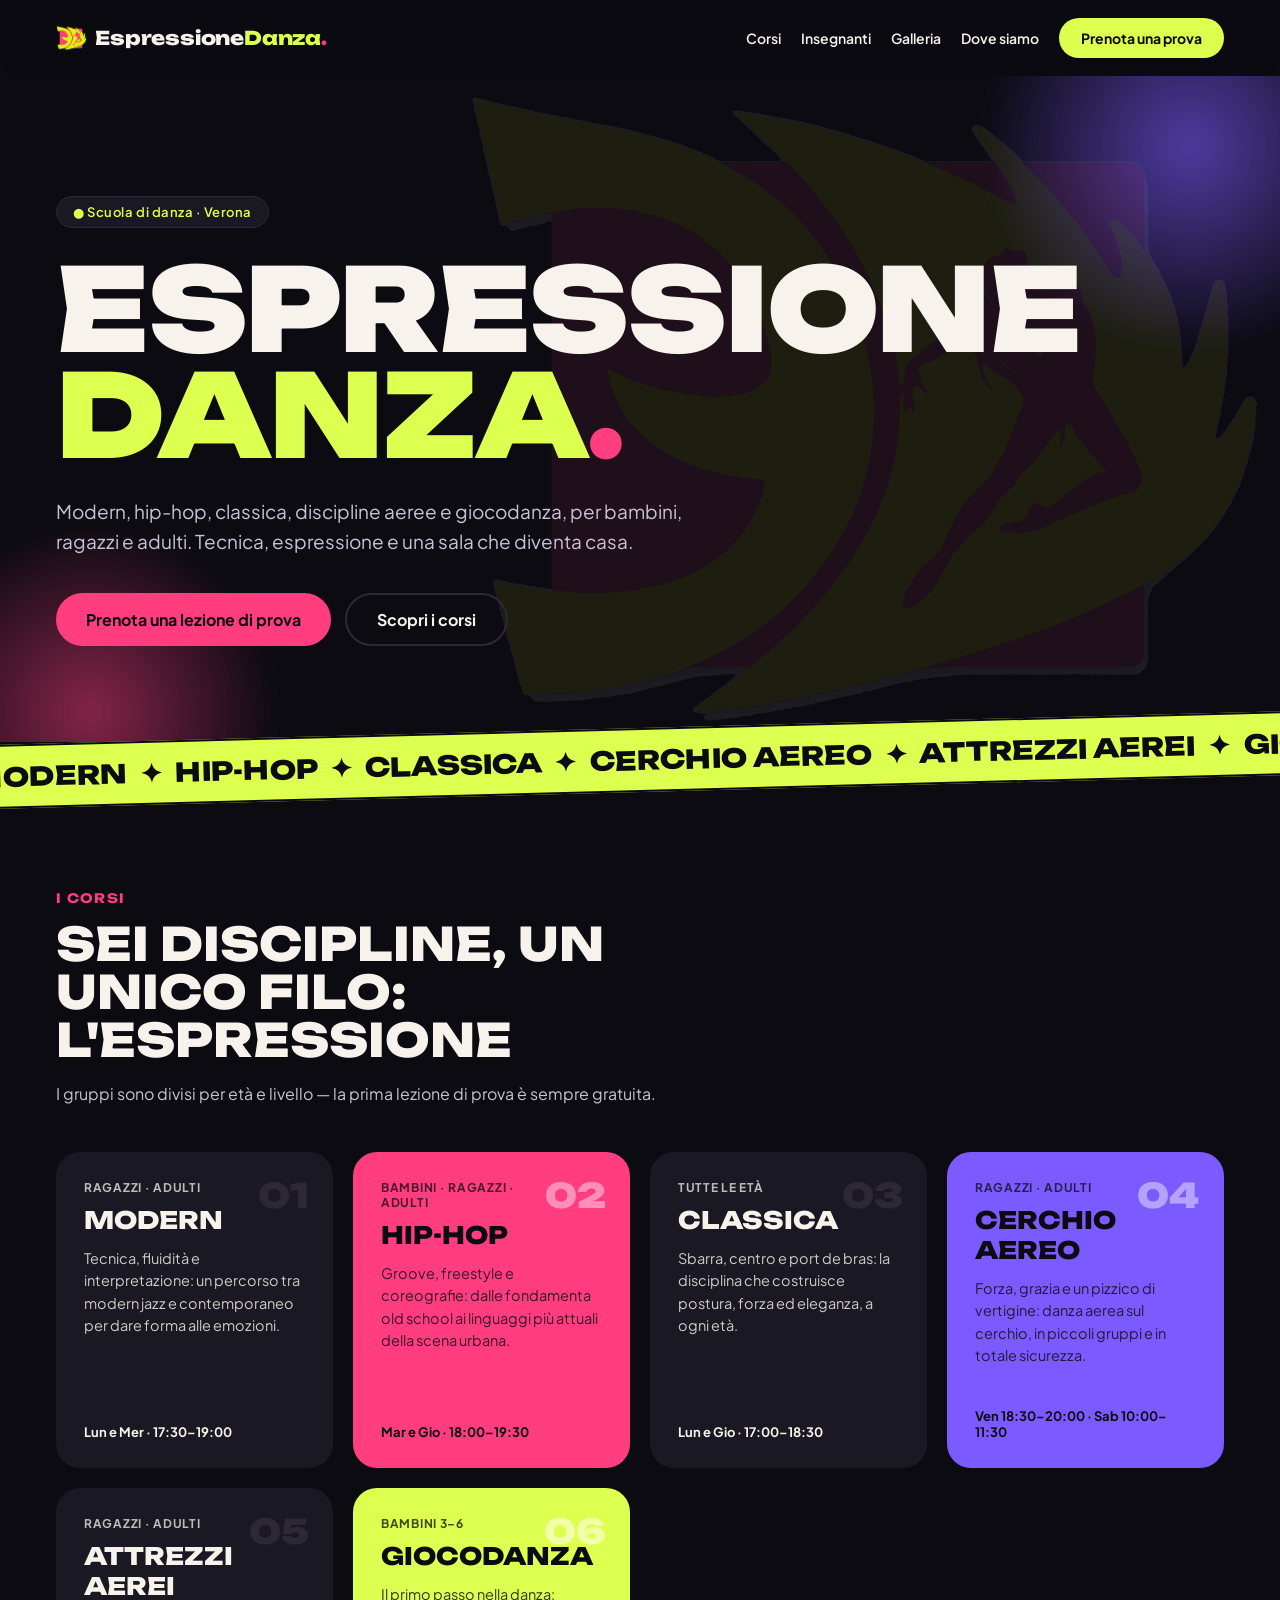
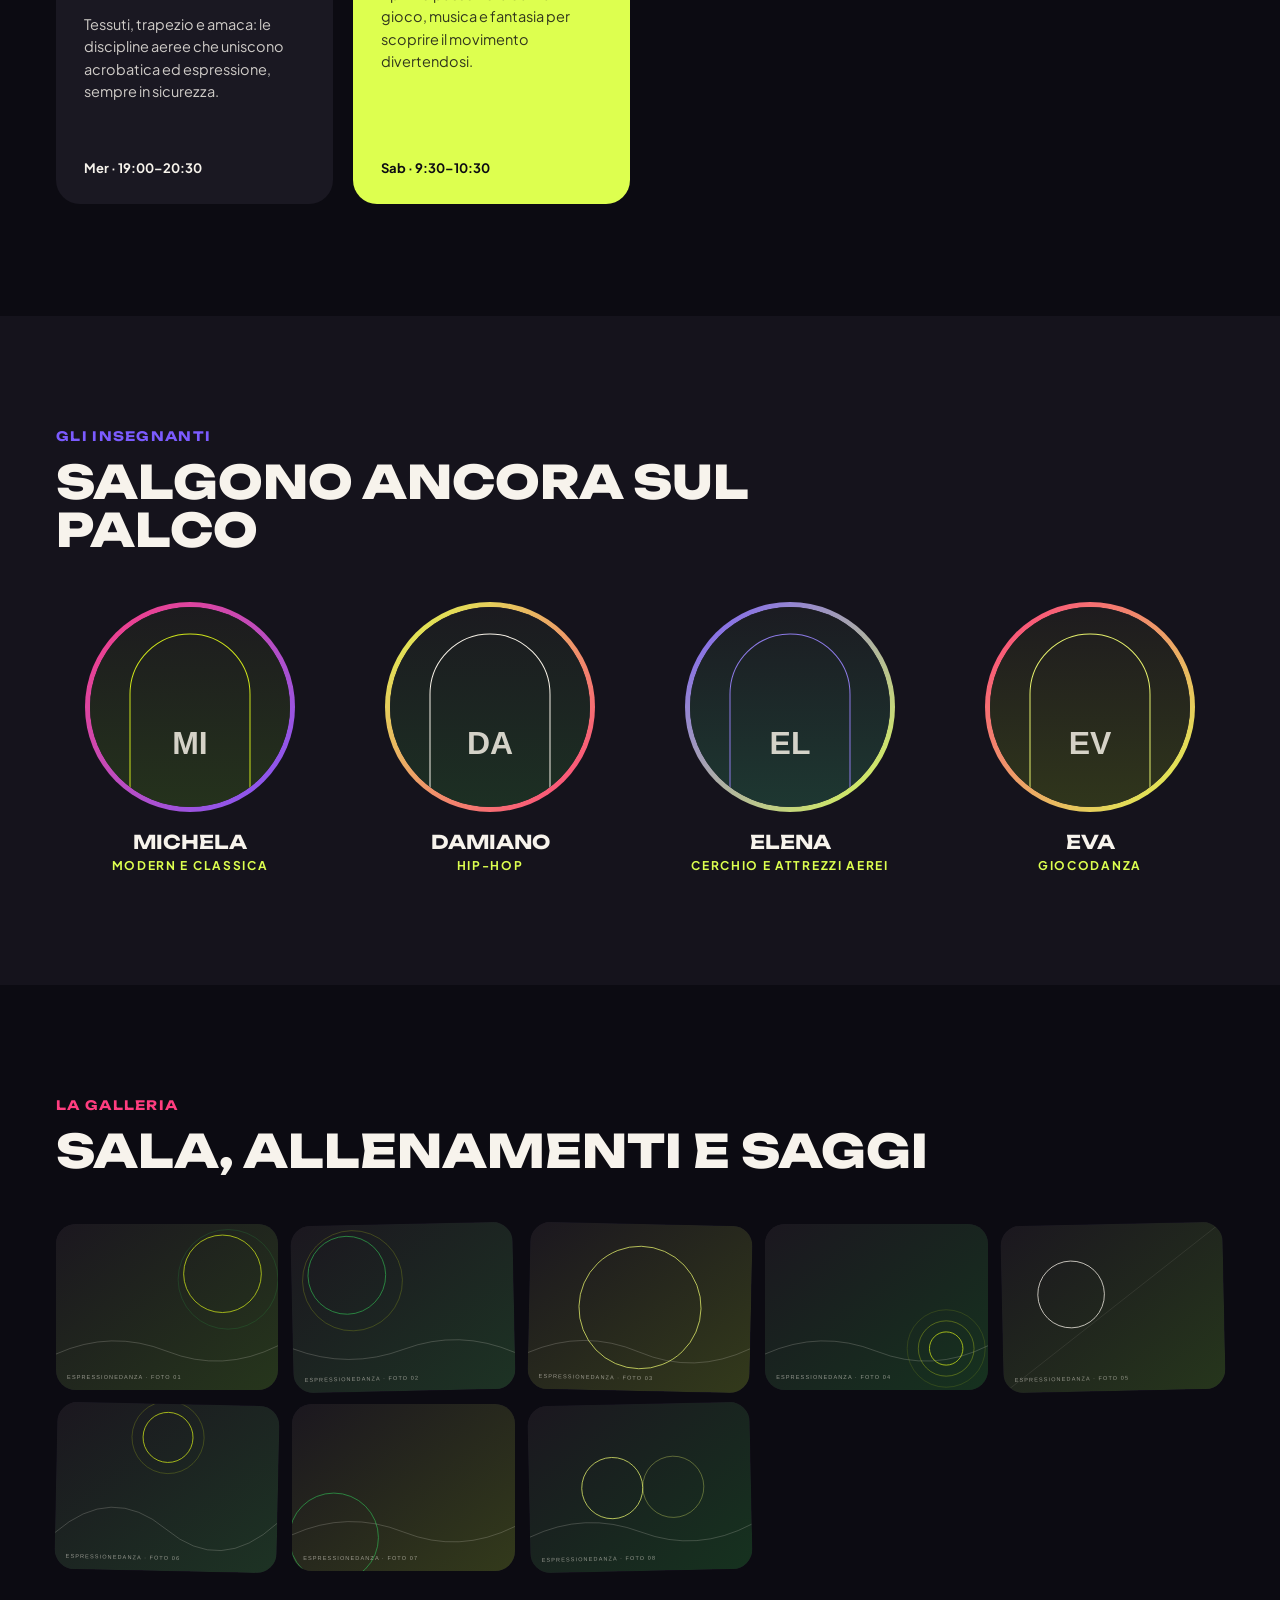
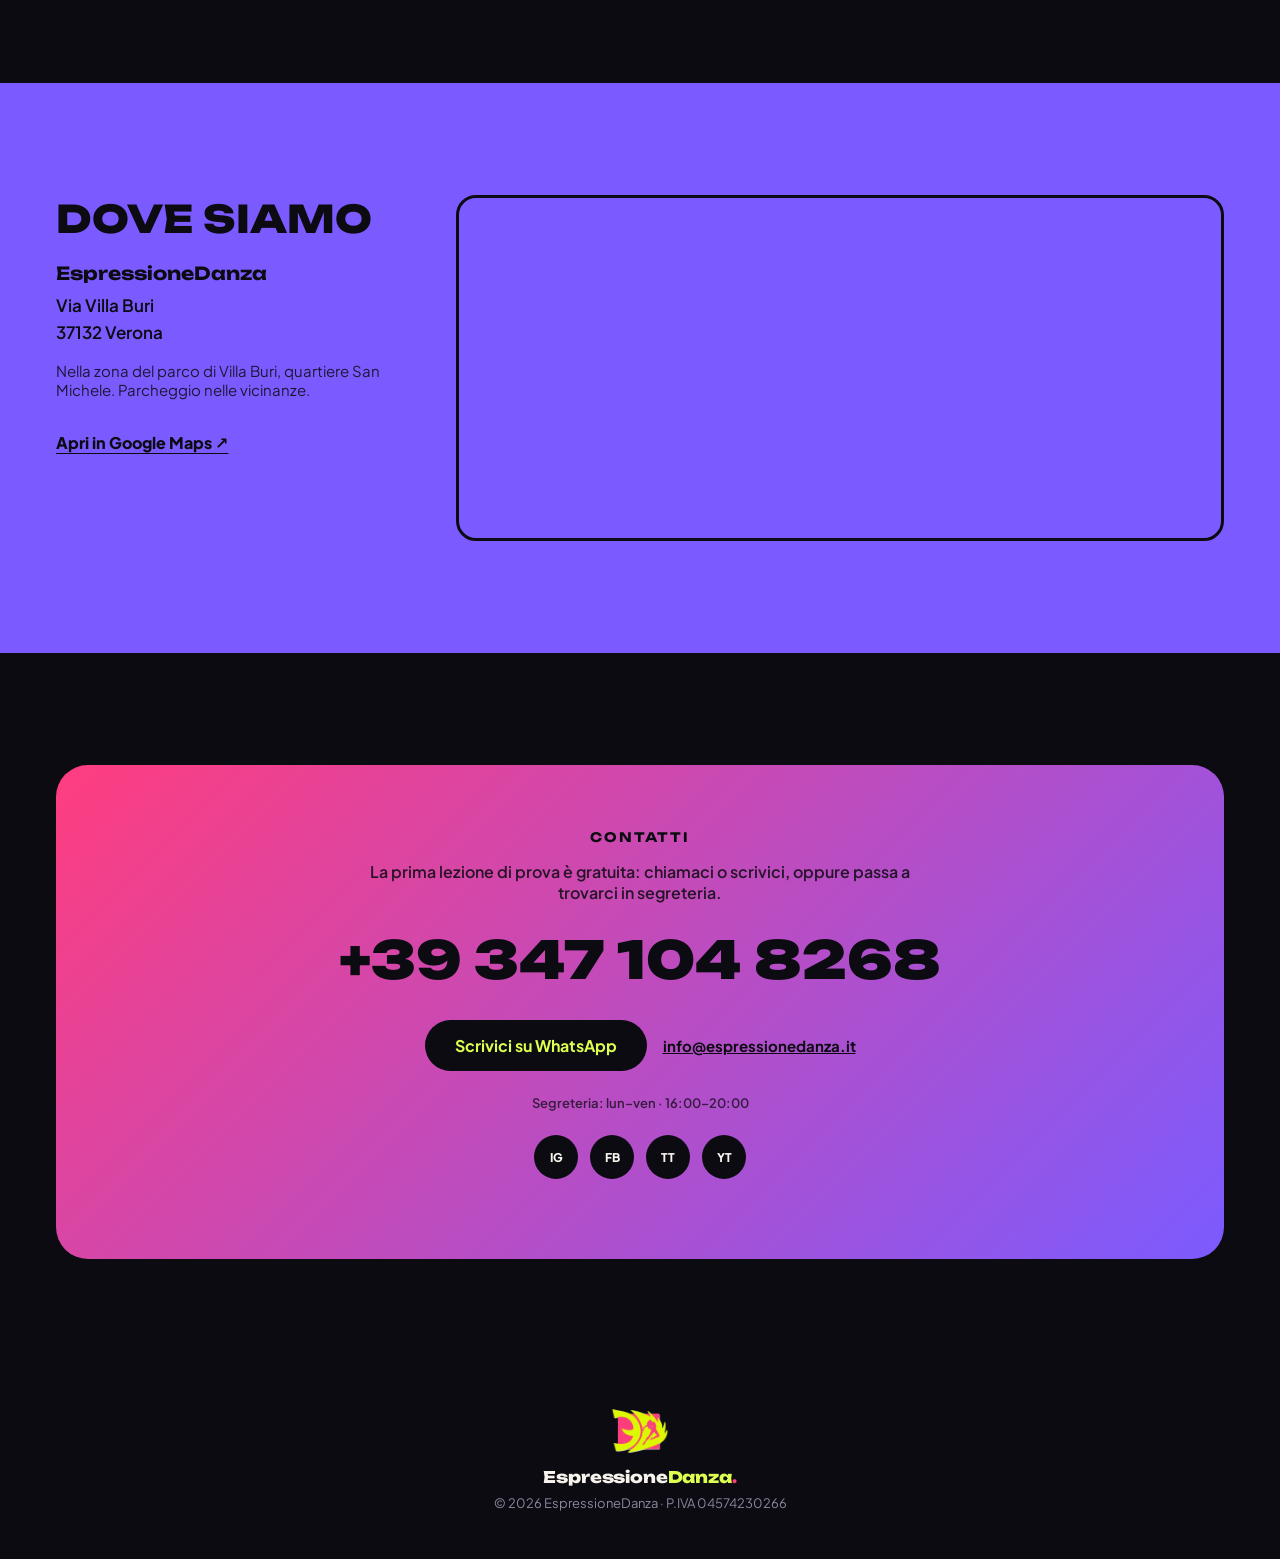
==== commit dcbf5b3f: "feat: usa il marchio senza scritta come logo Nav, watermark dell'hero e footer usano ora il marchio " ====
--- a/index.html
+++ b/index.html
@@ -471,7 +471,7 @@
 <a class="skip-link sr-only" href="#contenuto"></a>
 
 <nav class="top" aria-label="Principale">
-  <a class="brand" href="#hero"><img src="img/logo-wordmark.png" alt="EspressioneDanza" style="height:30px; width:auto;"><span class="brand-text">Espressione<span style="color:#ddff4f">Danza</span><span style="color:#ff3d7f">.</span></span></a>
+  <a class="brand" href="#hero"><img src="img/logo-mark.png" alt="EspressioneDanza" style="height:30px; width:auto;"><span class="brand-text">Espressione<span style="color:#ddff4f">Danza</span><span style="color:#ff3d7f">.</span></span></a>
   <button class="nav-toggle" type="button" aria-expanded="false" aria-controls="nav-links" aria-label="Apri il menu">
     <span></span><span></span><span></span>
   </button>
@@ -489,7 +489,7 @@
 <section id="hero" class="hero">
   <div class="blob-1" aria-hidden="true"></div>
   <div class="blob-2" aria-hidden="true"></div>
-  <img class="hero-watermark" src="img/logo-wordmark.png" alt="" aria-hidden="true">
+  <img class="hero-watermark" src="img/logo-mark.png" alt="" aria-hidden="true">
   <div style="position:relative; z-index:1;">
     <span class="kicker-pill">● Scuola di danza · Verona</span>
     <h1 class="display">Espressione<br><span style="color:#ddff4f">Danza</span><span style="color:#ff3d7f">.</span></h1>
@@ -639,7 +639,7 @@
 </main>
 
 <footer class="site-footer">
-  <img src="img/logo-wordmark.png" alt="Logo EspressioneDanza" style="height:56px; width:auto;">
+  <img src="img/logo-mark.png" alt="Logo EspressioneDanza" style="height:56px; width:auto;">
   <span class="brand">Espressione<span style="color:#ddff4f">Danza</span><span style="color:#ff3d7f">.</span></span>
   <p>© 2026 EspressioneDanza · P.IVA 04574230266</p>
 </footer>
